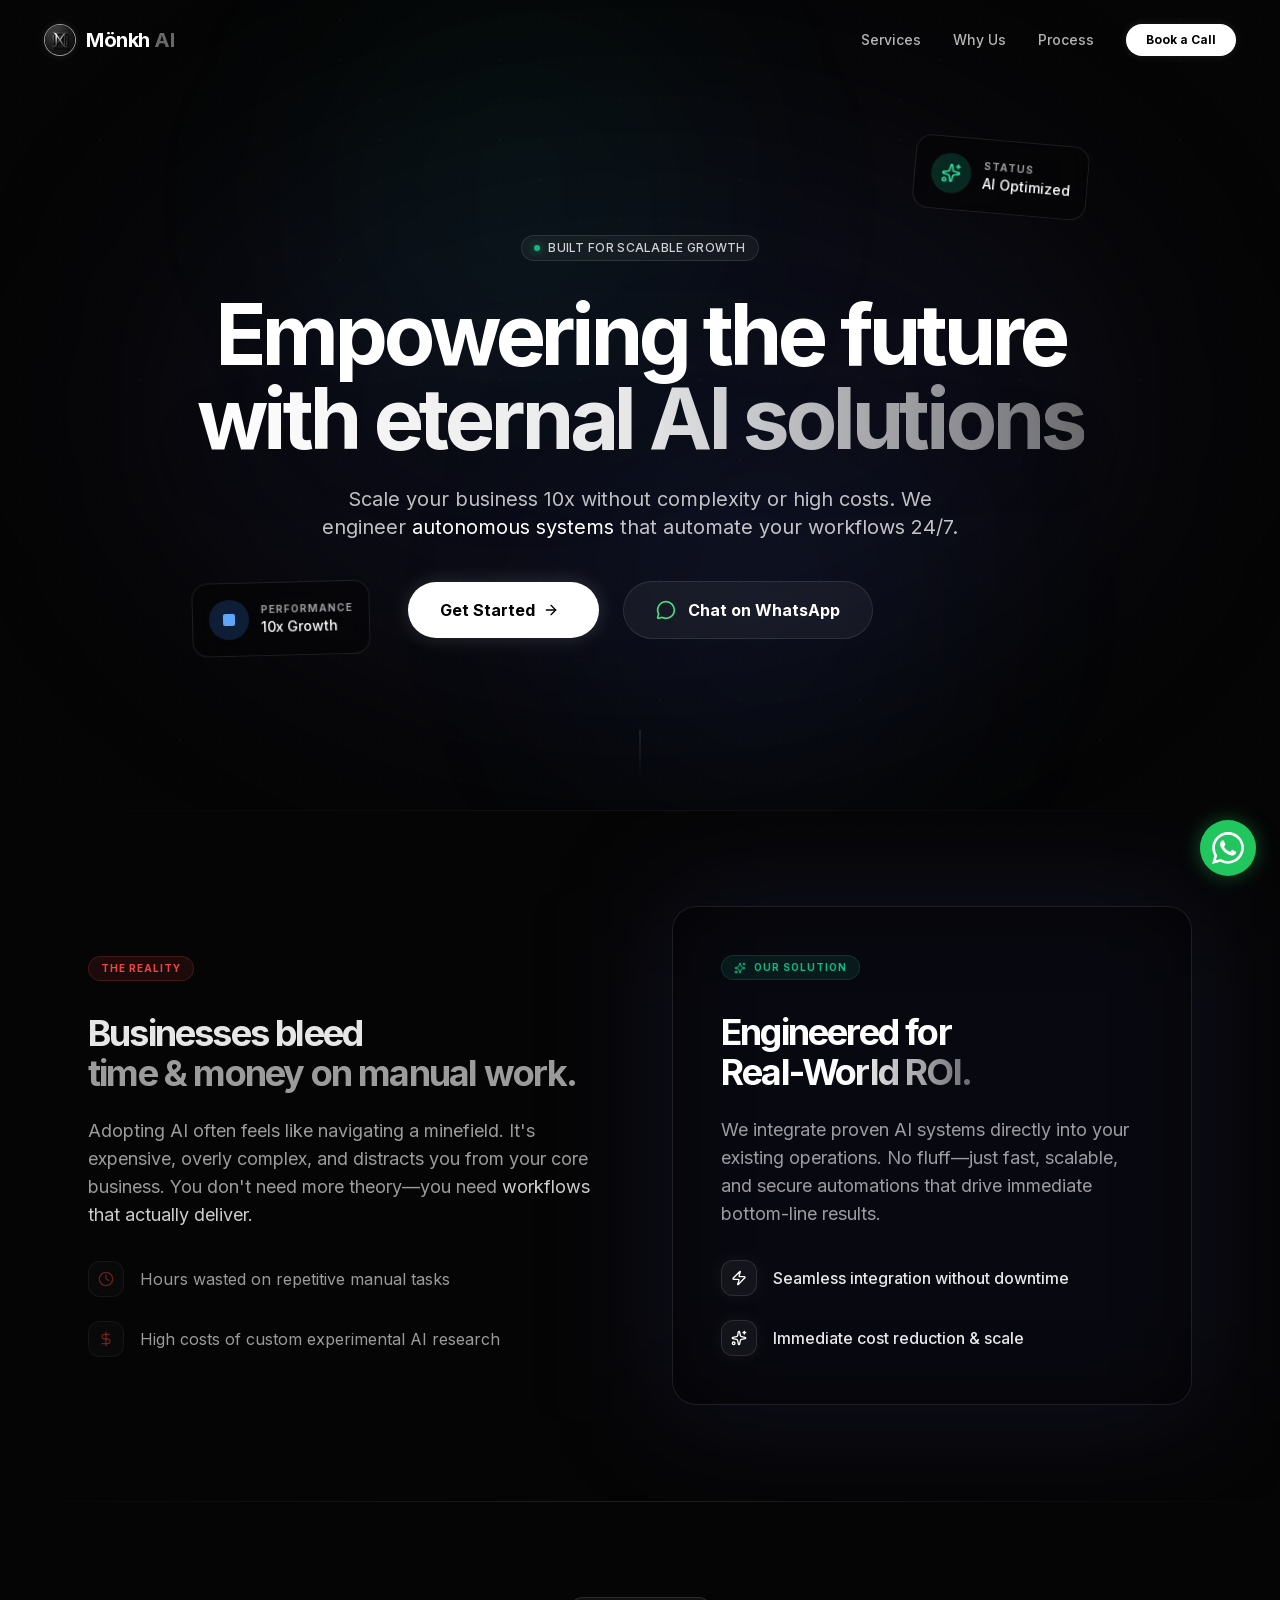
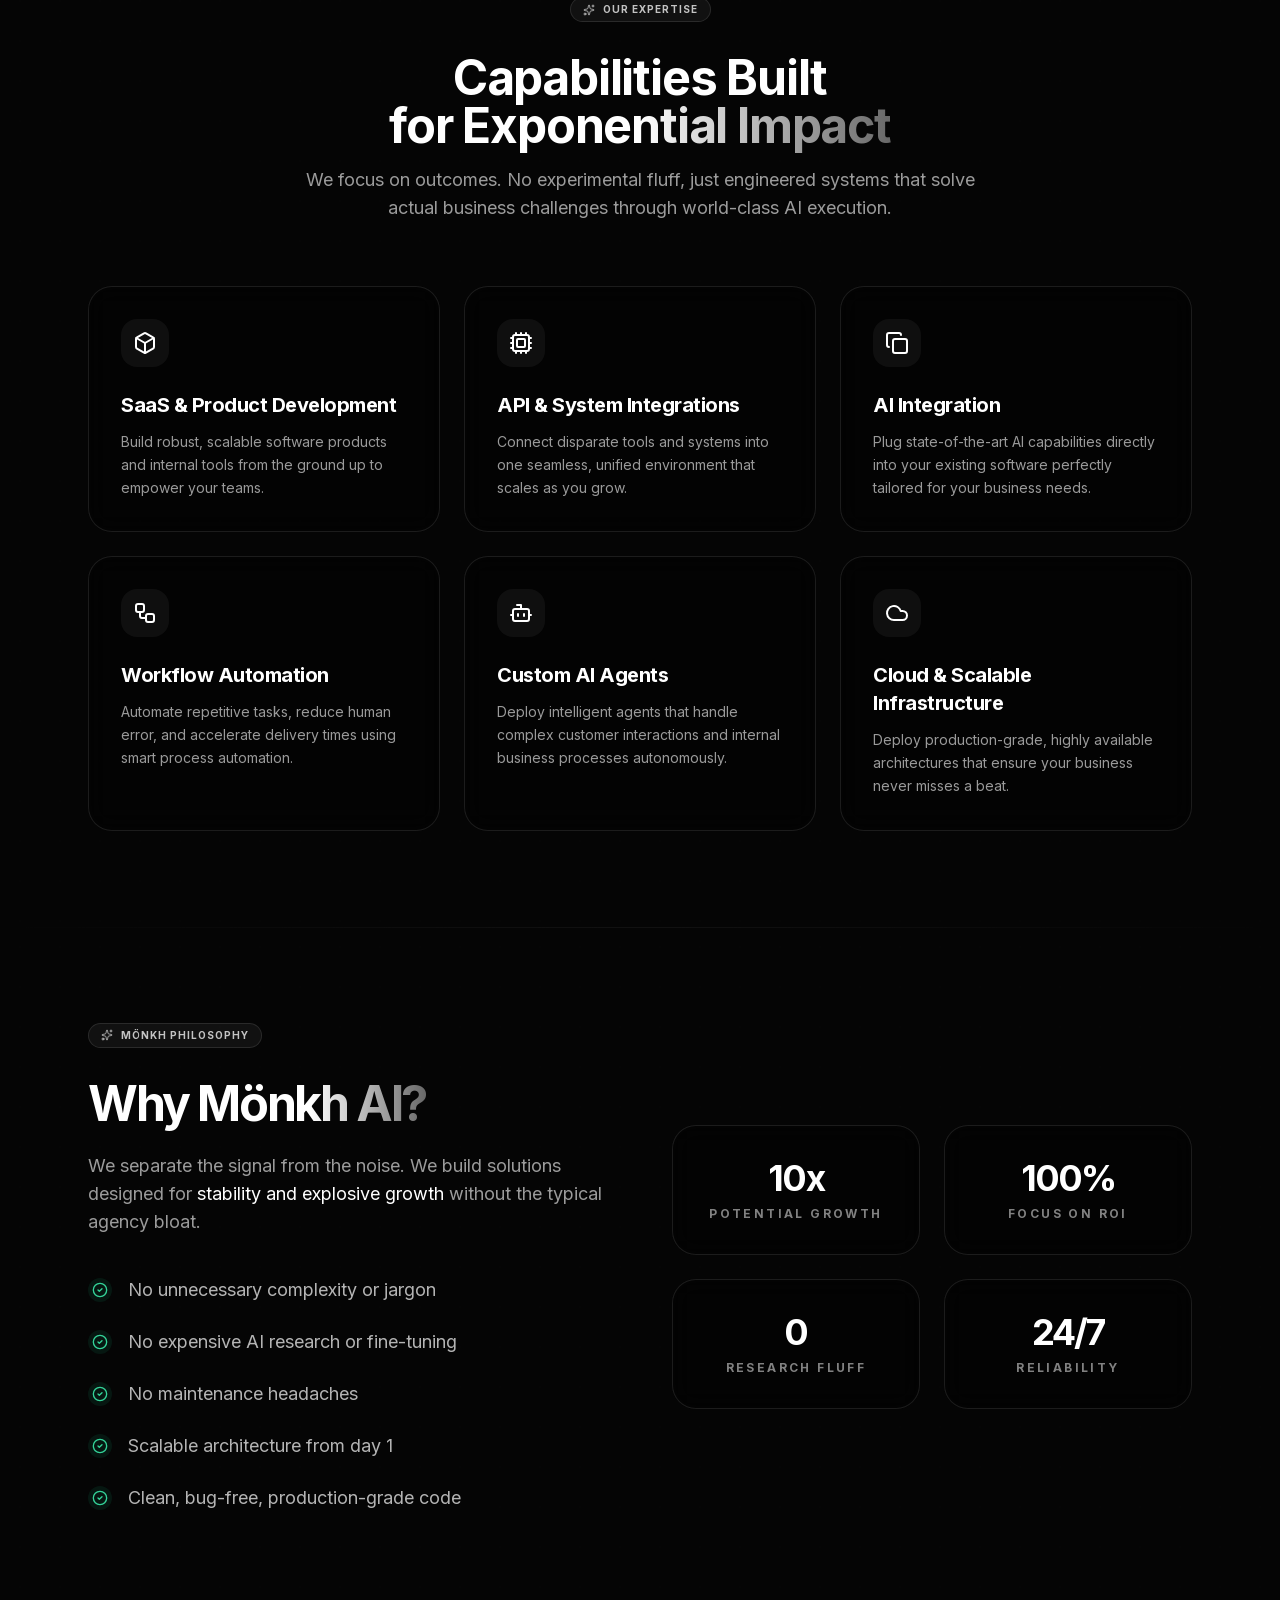
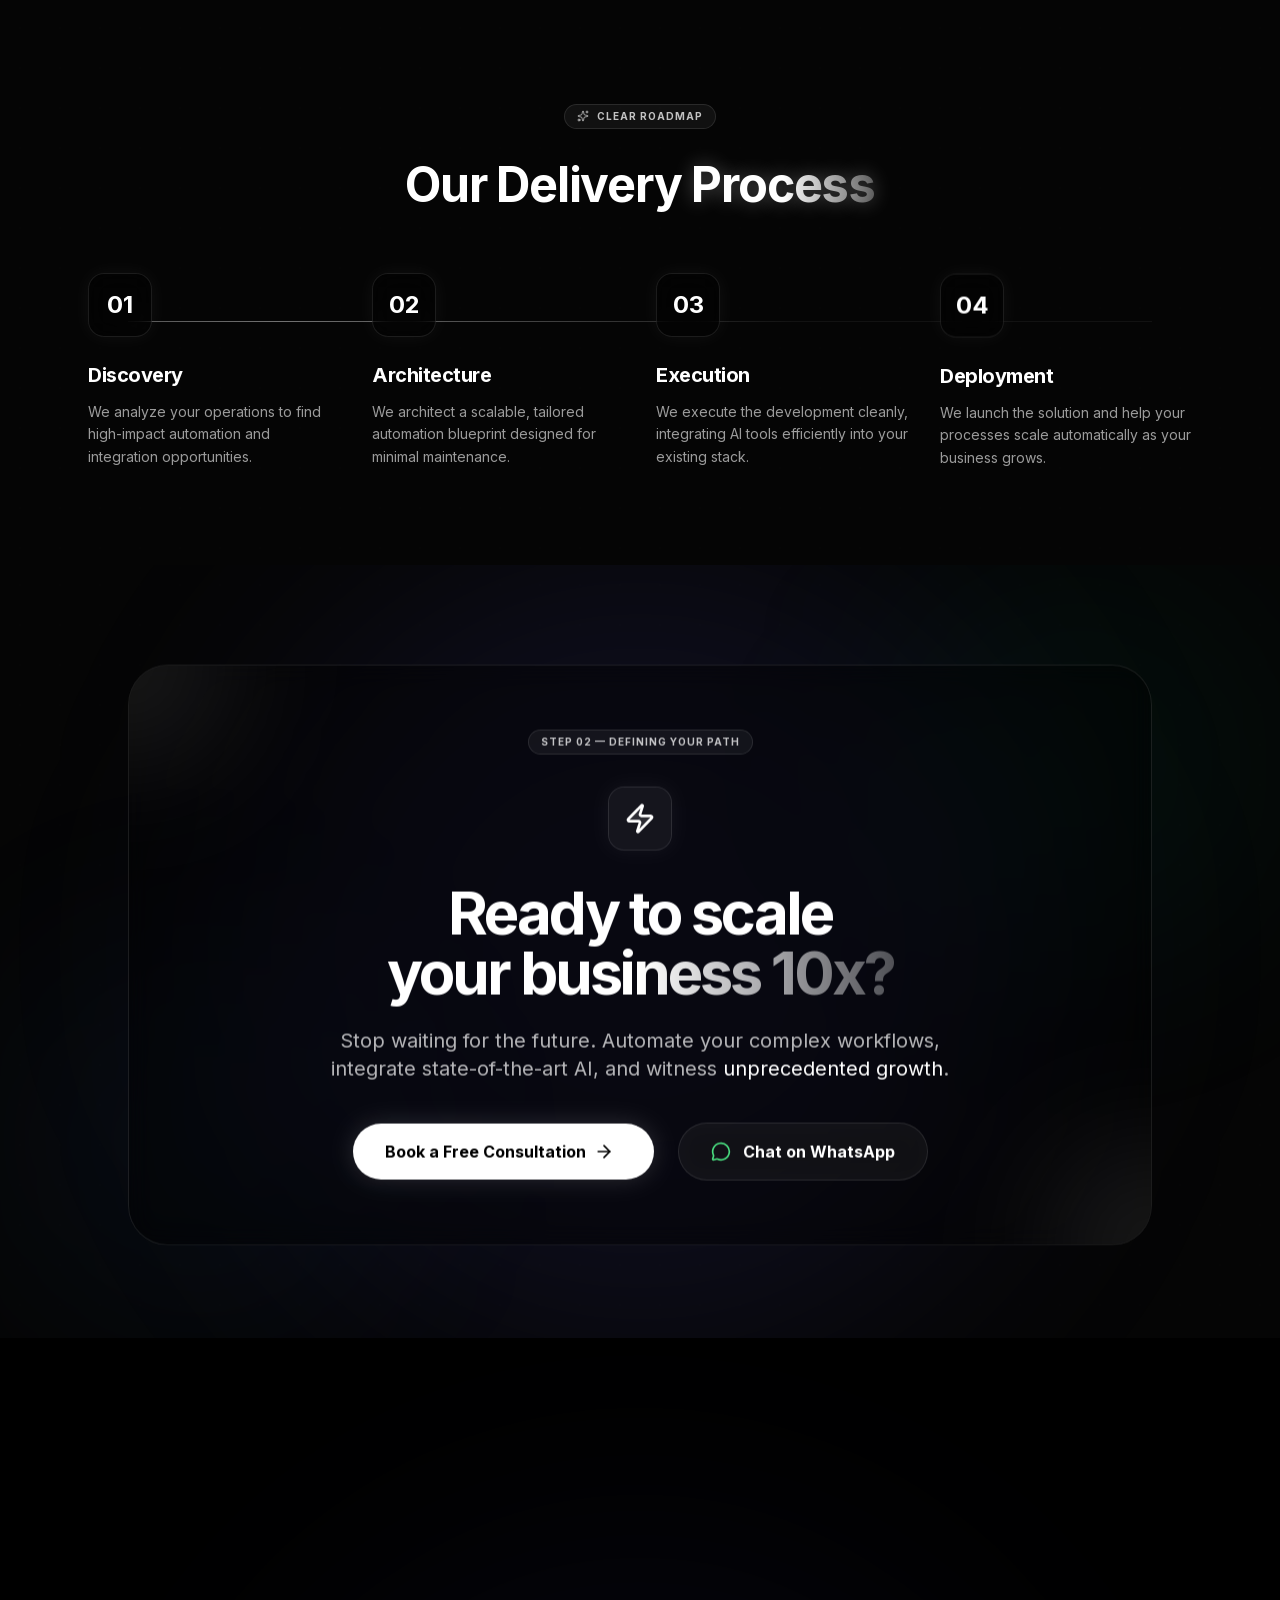
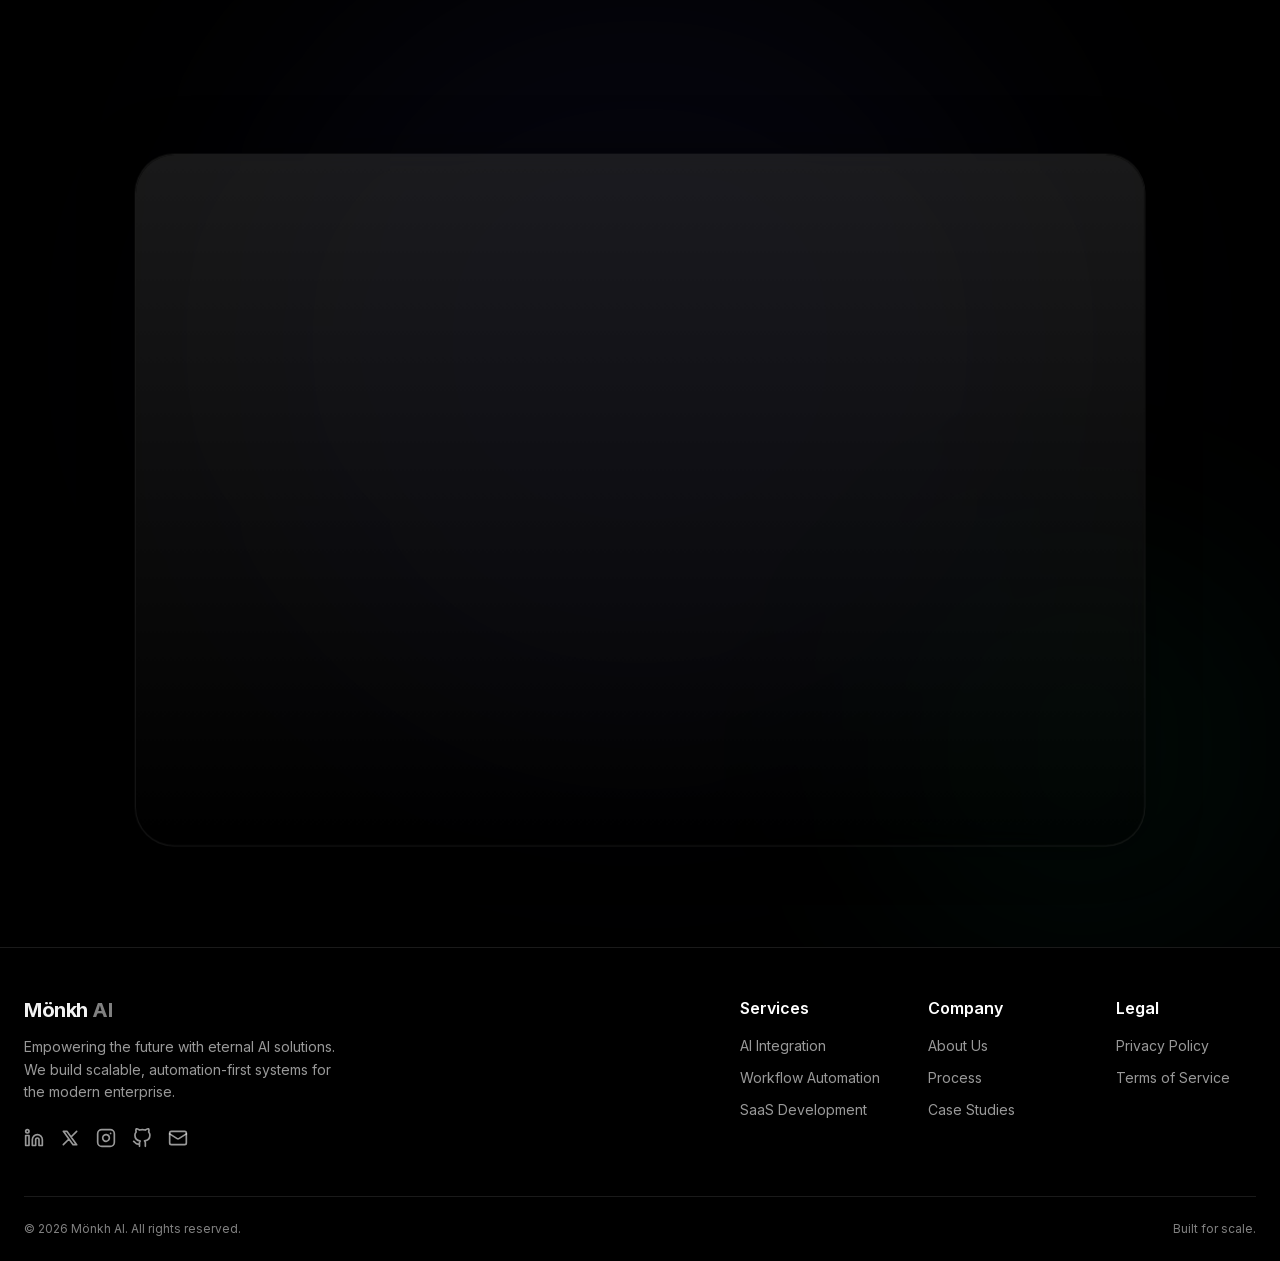
==== index.html @ d942a830 "Deploying to main from @ monkhaihq/monkhai-website@83dcff2d6475e76e675fc5638094b0023b8f0ea0 🚀" ====
<!DOCTYPE html><html lang="en" class="dark scroll-smooth"><head><meta charSet="utf-8"/><meta name="viewport" content="width=device-width, initial-scale=1"/><link rel="preload" href="/_next/static/media/e4af272ccee01ff0-s.p.woff2" as="font" crossorigin="" type="font/woff2"/><link rel="preload" as="image" href="/logo.png" fetchPriority="high"/><link rel="stylesheet" href="/_next/static/css/44194fd278185cce.css" data-precedence="next"/><link rel="preload" as="script" fetchPriority="low" href="/_next/static/chunks/webpack-4326b1815af840c5.js"/><script src="/_next/static/chunks/2200cc46-3b264c02f307c332.js" async=""></script><script src="/_next/static/chunks/945-47a47e292cb5f529.js" async=""></script><script src="/_next/static/chunks/main-app-d1f3985dac234931.js" async=""></script><script src="/_next/static/chunks/611-bc16ecc5168a9306.js" async=""></script><script src="/_next/static/chunks/app/page-2bdb5ddb64efedb9.js" async=""></script><script src="/_next/static/chunks/app/layout-ac0559e4728fb355.js" async=""></script><script src="/_next/static/chunks/498-199f27132dba996d.js" async=""></script><script src="/_next/static/chunks/app/not-found-dbce80a23cbe91fb.js" async=""></script><meta http-equiv="Content-Security-Policy" content="default-src &#x27;self&#x27;; script-src &#x27;self&#x27; &#x27;unsafe-inline&#x27; &#x27;unsafe-eval&#x27; https://www.googletagmanager.com https://www.google-analytics.com https://www.clarity.ms https://app.cal.com https://api.cal.com; style-src &#x27;self&#x27; &#x27;unsafe-inline&#x27; https://fonts.googleapis.com https://app.cal.com; img-src &#x27;self&#x27; data: https://www.googletagmanager.com https://www.google-analytics.com https://www.clarity.ms https://app.cal.com; font-src &#x27;self&#x27; https://fonts.gstatic.com; connect-src &#x27;self&#x27; https://www.google-analytics.com https://stats.g.doubleclick.net https://www.clarity.ms https://api.cal.com; frame-src &#x27;self&#x27; https://app.cal.com; base-uri &#x27;self&#x27;; form-action &#x27;self&#x27;; object-src &#x27;none&#x27;;"/><meta http-equiv="X-Content-Type-Options" content="nosniff"/><meta http-equiv="X-Frame-Options" content="DENY"/><meta http-equiv="Referrer-Policy" content="strict-origin-when-cross-origin"/><meta http-equiv="Permissions-Policy" content="camera=(), microphone=(), geolocation=(), interest-cohort=()"/><meta http-equiv="Cross-Origin-Opener-Policy" content="same-origin"/><meta name="apple-mobile-web-app-capable" content="yes"/><meta name="apple-mobile-web-app-status-bar-style" content="black-translucent"/><link rel="canonical" href="https://monkhaihq.github.io"/><meta name="theme-color" media="(prefers-color-scheme: light)" content="#000000"/><meta name="theme-color" media="(prefers-color-scheme: dark)" content="#000000"/><title>Mönkh AI | Empowering the future with eternal AI solutions</title><meta name="description" content="Use AI to grow your business 10x without complexity or high costs. We automate workflows, integrate existing AI tools, and build scalable systems."/><meta name="application-name" content="Mönkh AI"/><meta name="author" content="Mönkh AI Team"/><link rel="manifest" href="/site.webmanifest" crossorigin="use-credentials"/><meta name="generator" content="Next.js"/><meta name="keywords" content="AI,Automation,Workflow,Business Growth,Mönkh AI,Artificial Intelligence"/><meta name="referrer" content="origin-when-cross-origin"/><meta name="creator" content="Mönkh AI"/><meta name="publisher" content="Mönkh AI"/><meta name="robots" content="index, follow"/><meta name="googlebot" content="index, follow, max-video-preview:-1, max-image-preview:large, max-snippet:-1"/><meta property="og:title" content="Mönkh AI | Empowering the future with eternal AI solutions"/><meta property="og:description" content="Use AI to grow your business 10x without complexity or high costs. We automate workflows, integrate existing AI tools, and build scalable systems."/><meta property="og:url" content="https://monkhaihq.github.io"/><meta property="og:site_name" content="Mönkh AI"/><meta property="og:locale" content="en_US"/><meta property="og:image" content="https://monkhaihq.github.io/og-image.png"/><meta property="og:image:width" content="1200"/><meta property="og:image:height" content="630"/><meta property="og:image:alt" content="Mönkh AI - Empowering the future with eternal AI solutions"/><meta property="og:type" content="website"/><meta name="twitter:card" content="summary_large_image"/><meta name="twitter:creator" content="@monkhai"/><meta name="twitter:title" content="Mönkh AI | Empowering the future with eternal AI solutions"/><meta name="twitter:description" content="Use AI to grow your business 10x without complexity or high costs. We automate workflows, integrate existing AI tools, and build scalable systems."/><meta name="twitter:image" content="https://monkhaihq.github.io/og-image.png"/><link rel="icon" href="/favicon-32x32.png" sizes="32x32" type="image/png"/><link rel="icon" href="/favicon-16x16.png" sizes="16x16" type="image/png"/><link rel="icon" href="/favicon.ico" sizes="any"/><link rel="apple-touch-icon" href="/apple-touch-icon.png" sizes="180x180" type="image/png"/><meta name="next-size-adjust"/><script src="/_next/static/chunks/polyfills-42372ed130431b0a.js" noModule=""></script></head><body class="__variable_f367f3 font-sans antialiased bg-background text-foreground selection:bg-white/20"><noscript><iframe src="https://www.googletagmanager.com/ns.html?id=GTM-MVXX897N" height="0" width="0" style="display:none;visibility:hidden"></iframe></noscript><script type="application/ld+json">{"@context":"https://schema.org","@type":"Organization","name":"Mönkh AI","url":"https://monkhaihq.github.io","logo":"https://monkhaihq.github.io/logo.png","description":"Empowering the future with eternal AI solutions. We automate workflows, integrate existing AI tools, and build scalable systems.","sameAs":["https://www.linkedin.com/company/monkhai","https://x.com/monkhaihq","https://instagram.com/monkhaihq","https://github.com/monkhaihq"]}</script><main class="min-h-screen bg-background relative overflow-hidden flex flex-col"><nav class="fixed top-0 left-0 right-0 z-50 transition-all duration-500 py-4"><div class="container mx-auto px-6 max-w-7xl"><div class="flex items-center justify-between transition-all duration-500 rounded-full px-5 py-2 bg-transparent"><a href="#" class="flex items-center gap-2.5 text-xl font-bold tracking-tight group"><div class="relative w-8 h-8 rounded-full border border-white/60 shadow-[0_0_10px_rgba(255,255,255,0.1)] overflow-hidden bg-black flex-shrink-0 transition-all duration-500 group-hover:scale-110 group-hover:shadow-[0_0_15px_rgba(255,255,255,0.3)]"><img alt="Mönkh AI Logo" fetchPriority="high" width="32" height="32" decoding="async" data-nimg="1" class="object-cover" style="color:transparent" src="/logo.png"/></div><span class="text-white">Mönkh <span class="text-white/40 group-hover:text-white/60 transition-colors">AI</span></span></a><div class="hidden md:flex items-center space-x-8"><a href="#services" class="text-sm font-medium text-white/70 hover:text-white transition-all hover:scale-105">Services</a><a href="#why-us" class="text-sm font-medium text-white/70 hover:text-white transition-all hover:scale-105">Why Us</a><a href="#process" class="text-sm font-medium text-white/70 hover:text-white transition-all hover:scale-105">Process</a><a href="#contact" class="relative px-5 py-2 rounded-full bg-white text-black text-xs font-bold hover:scale-105 transition-all overflow-hidden group shadow-[0_0_10px_rgba(255,255,255,0.1)]"><span class="relative z-10">Book a Call</span><div class="absolute inset-0 shimmer opacity-0 group-hover:opacity-100 transition-opacity"></div></a></div><button class="md:hidden text-white w-10 h-10 flex items-center justify-center rounded-full bg-white/5 border border-white/10" aria-label="Toggle menu"><svg xmlns="http://www.w3.org/2000/svg" width="20" height="20" viewBox="0 0 24 24" fill="none" stroke="currentColor" stroke-width="2" stroke-linecap="round" stroke-linejoin="round" class="lucide lucide-menu" aria-hidden="true"><path d="M4 5h16"></path><path d="M4 12h16"></path><path d="M4 19h16"></path></svg></button></div></div></nav><div class="flex-grow"><section class="relative pt-32 pb-16 md:pt-40 md:pb-24 overflow-hidden flex flex-col items-center justify-center min-h-[90vh] bg-[#050505]"><div class="absolute inset-0 grid-pattern opacity-[0.15] pointer-events-none "></div><div class="absolute top-1/2 left-1/2 -translate-x-1/2 -translate-y-1/2 w-[1000px] h-[600px] bg-indigo-500/[0.08] rounded-[100%] blur-[120px] pointer-events-none opacity-50" style="opacity:0"></div><div class="absolute top-0 left-1/4 w-[400px] h-[400px] bg-emerald-500/[0.05] rounded-full blur-[100px] pointer-events-none animate-pulse"></div><div class="absolute bottom-0 right-1/4 w-[400px] h-[400px] bg-blue-500/[0.05] rounded-full blur-[100px] pointer-events-none animate-pulse"></div><div class="absolute top-40 right-[15%] hidden lg:block"><div class="glass p-4 rounded-2xl flex items-center gap-3 backdrop-blur-xl border-white/20"><div class="w-10 h-10 rounded-full bg-emerald-500/20 flex items-center justify-center"><svg xmlns="http://www.w3.org/2000/svg" width="24" height="24" viewBox="0 0 24 24" fill="none" stroke="currentColor" stroke-width="2" stroke-linecap="round" stroke-linejoin="round" class="lucide lucide-sparkles w-5 h-5 text-emerald-400" aria-hidden="true"><path d="M11.017 2.814a1 1 0 0 1 1.966 0l1.051 5.558a2 2 0 0 0 1.594 1.594l5.558 1.051a1 1 0 0 1 0 1.966l-5.558 1.051a2 2 0 0 0-1.594 1.594l-1.051 5.558a1 1 0 0 1-1.966 0l-1.051-5.558a2 2 0 0 0-1.594-1.594l-5.558-1.051a1 1 0 0 1 0-1.966l5.558-1.051a2 2 0 0 0 1.594-1.594z"></path><path d="M20 2v4"></path><path d="M22 4h-4"></path><circle cx="4" cy="20" r="2"></circle></svg></div><div><div class="text-[10px] text-white/60 uppercase tracking-widest font-bold">Status</div><div class="text-sm font-medium text-white">AI Optimized</div></div></div></div><div class="absolute bottom-40 left-[15%] hidden lg:block"><div class="glass p-4 rounded-2xl flex items-center gap-3 backdrop-blur-xl border-white/20"><div class="w-10 h-10 rounded-full bg-blue-500/20 flex items-center justify-center"><div class="w-3 h-3 bg-blue-400 rounded-sm animate-spin"></div></div><div><div class="text-[10px] text-white/60 uppercase tracking-widest font-bold">Performance</div><div class="text-sm font-medium text-white">10x Growth</div></div></div></div><div class="container px-6 relative z-10 max-w-5xl mx-auto flex flex-col items-center text-center"><div class="inline-flex items-center space-x-2 bg-white/5 border border-white/10 rounded-full px-3 py-1 mb-8 backdrop-blur-md" style="opacity:0;transform:translateY(20px)"><span class="w-1.5 h-1.5 rounded-full bg-emerald-500 animate-pulse shadow-[0_0_8px_rgba(16,185,129,0.8)]"></span><span class="text-[10px] md:text-xs font-medium text-white/80 tracking-wide uppercase">Built for scalable growth</span></div><h1 class="text-4xl md:text-6xl lg:text-[84px] font-bold tracking-tighter mb-6 leading-[0.95] text-white" style="opacity:0.1;transform:scale(0.98)">Empowering the future <br class="hidden md:block"/><span class="text-transparent bg-clip-text bg-gradient-to-r from-white via-white/90 to-white/40 drop-shadow-2xl">with eternal AI solutions</span></h1><p class="text-base md:text-xl text-white/75 max-w-2xl mb-10 leading-relaxed" style="opacity:0;transform:translateY(20px)">Scale your business 10x without complexity or high costs. We engineer <span class="text-white">autonomous systems</span> that automate your workflows 24/7.</p><div class="flex flex-col sm:flex-row items-center gap-6 w-full sm:w-auto" style="opacity:0;transform:translateY(20px)"><a href="#contact" class="relative w-full sm:w-auto px-8 py-4 rounded-full bg-white text-black font-bold text-base hover:scale-105 transition-all flex items-center justify-center gap-2 group overflow-hidden shadow-[0_0_20px_rgba(255,255,255,0.15)]"><span class="relative z-10">Get Started</span><svg xmlns="http://www.w3.org/2000/svg" width="24" height="24" viewBox="0 0 24 24" fill="none" stroke="currentColor" stroke-width="2" stroke-linecap="round" stroke-linejoin="round" class="lucide lucide-arrow-right w-4 h-4 group-hover:translate-x-1 transition-transform relative z-10" aria-hidden="true"><path d="M5 12h14"></path><path d="m12 5 7 7-7 7"></path></svg><div class="absolute inset-0 shimmer opacity-0 group-hover:opacity-100 transition-opacity"></div></a><a href="https://wa.me/+919589634071?text=Hi%20M%C3%B6nkh%20AI!%20I&#x27;m%20ready%20to%20automate%20my%20business%20with%20AI%20and%20scale%20to%20the%20next%20level.%20Let&#x27;s%20chat!" target="_blank" rel="noopener noreferrer" class="w-full sm:w-auto px-8 py-4 rounded-full bg-white/5 text-white font-bold text-base hover:bg-white/10 border border-white/10 transition-all flex items-center justify-center gap-3 backdrop-blur-sm group"><svg xmlns="http://www.w3.org/2000/svg" width="24" height="24" viewBox="0 0 24 24" fill="none" stroke="currentColor" stroke-width="2" stroke-linecap="round" stroke-linejoin="round" class="lucide lucide-message-circle w-5 h-5 text-green-400 group-hover:scale-110 transition-transform" aria-hidden="true"><path d="M2.992 16.342a2 2 0 0 1 .094 1.167l-1.065 3.29a1 1 0 0 0 1.236 1.168l3.413-.998a2 2 0 0 1 1.099.092 10 10 0 1 0-4.777-4.719"></path></svg>Chat on WhatsApp</a></div></div><div class="absolute bottom-8 left-1/2 -translate-x-1/2 flex flex-col items-center gap-2" style="opacity:0"><div class="w-[1px] h-12 bg-gradient-to-b from-white/20 to-transparent"></div></div></section><!--$--><section class="py-24 relative overflow-hidden bg-[#050505]"><div class="absolute inset-0 grid-pattern opacity-[0.03] pointer-events-none "></div><div class="absolute top-0 left-1/2 -translate-x-1/2 w-full h-[1px] bg-gradient-to-r from-transparent via-white/5 to-transparent"></div><div class="container mx-auto px-6 max-w-6xl relative z-10"><div class="grid md:grid-cols-2 gap-16 items-center"><div style="opacity:0;transform:translateX(-30px)"><div class="inline-flex items-center gap-2 px-3 py-1 rounded-full border text-[10px] font-bold uppercase tracking-widest mb-8 bg-red-500/10 border-red-500/20 text-red-500 " style="opacity:0;transform:translateY(10px)">The Reality</div><h2 class="text-3xl md:text-4xl font-bold mb-6 tracking-tighter leading-tight text-white/90">Businesses bleed <br/><span class="text-white/60">time &amp; money on manual work.</span></h2><p class="text-white/60 text-base md:text-lg mb-8 leading-relaxed">Adopting AI often feels like navigating a minefield. It&#x27;s expensive, overly complex, and distracts you from your core business. You don&#x27;t need more theory—you need <span class="text-white/80">workflows that actually deliver.</span></p><ul class="space-y-6"><li class="flex items-center gap-4 text-white/60"><div class="w-9 h-9 rounded-xl bg-white/[0.02] border border-white/[0.05] flex items-center justify-center"><svg xmlns="http://www.w3.org/2000/svg" width="24" height="24" viewBox="0 0 24 24" fill="none" stroke="currentColor" stroke-width="2" stroke-linecap="round" stroke-linejoin="round" class="lucide lucide-clock w-4 h-4 text-red-500/40" aria-hidden="true"><circle cx="12" cy="12" r="10"></circle><path d="M12 6v6l4 2"></path></svg></div><span class="text-base">Hours wasted on repetitive manual tasks</span></li><li class="flex items-center gap-4 text-white/60"><div class="w-9 h-9 rounded-xl bg-white/[0.02] border border-white/[0.05] flex items-center justify-center"><svg xmlns="http://www.w3.org/2000/svg" width="24" height="24" viewBox="0 0 24 24" fill="none" stroke="currentColor" stroke-width="2" stroke-linecap="round" stroke-linejoin="round" class="lucide lucide-dollar-sign w-4 h-4 text-red-500/40" aria-hidden="true"><line x1="12" x2="12" y1="2" y2="22"></line><path d="M17 5H9.5a3.5 3.5 0 0 0 0 7h5a3.5 3.5 0 0 1 0 7H6"></path></svg></div><span class="text-base">High costs of custom experimental AI research</span></li></ul></div><div class="relative" style="opacity:0;transform:translateX(30px)"><div class="absolute -inset-4 bg-indigo-500/10 rounded-3xl blur-3xl -z-10 animate-pulse"></div><div class="glass p-8 md:p-12 rounded-3xl border-white/10 relative overflow-hidden group"><div class="absolute inset-0 shimmer opacity-[0.02] group-hover:opacity-[0.05] transition-opacity pointer-events-none"></div><div class="inline-flex items-center gap-2 px-3 py-1 rounded-full border text-[10px] font-bold uppercase tracking-widest mb-8 bg-emerald-500/10 border-emerald-500/20 text-emerald-500 " style="opacity:0;transform:translateY(10px)"><svg xmlns="http://www.w3.org/2000/svg" width="24" height="24" viewBox="0 0 24 24" fill="none" stroke="currentColor" stroke-width="2" stroke-linecap="round" stroke-linejoin="round" class="lucide lucide-sparkles w-3 h-3 text-emerald-500" aria-hidden="true"><path d="M11.017 2.814a1 1 0 0 1 1.966 0l1.051 5.558a2 2 0 0 0 1.594 1.594l5.558 1.051a1 1 0 0 1 0 1.966l-5.558 1.051a2 2 0 0 0-1.594 1.594l-1.051 5.558a1 1 0 0 1-1.966 0l-1.051-5.558a2 2 0 0 0-1.594-1.594l-5.558-1.051a1 1 0 0 1 0-1.966l5.558-1.051a2 2 0 0 0 1.594-1.594z"></path><path d="M20 2v4"></path><path d="M22 4h-4"></path><circle cx="4" cy="20" r="2"></circle></svg>Our Solution</div><h2 class="text-3xl md:text-4xl font-bold mb-6 tracking-tighter leading-tight text-white">Engineered for <br/><span class="text-transparent bg-clip-text bg-gradient-to-r from-white via-white to-white/40">Real-World ROI.</span></h2><p class="text-white/60 text-base md:text-lg mb-8 leading-relaxed">We integrate proven AI systems directly into your existing operations. No fluff—just fast, scalable, and secure automations that drive immediate bottom-line results.</p><ul class="space-y-6"><li class="flex items-center gap-4 text-white/90"><div class="w-9 h-9 rounded-xl bg-white/5 border border-white/10 flex items-center justify-center shadow-[0_0_15px_rgba(255,255,255,0.05)]"><svg xmlns="http://www.w3.org/2000/svg" width="24" height="24" viewBox="0 0 24 24" fill="none" stroke="currentColor" stroke-width="2" stroke-linecap="round" stroke-linejoin="round" class="lucide lucide-zap w-4 h-4 text-white" aria-hidden="true"><path d="M4 14a1 1 0 0 1-.78-1.63l9.9-10.2a.5.5 0 0 1 .86.46l-1.92 6.02A1 1 0 0 0 13 10h7a1 1 0 0 1 .78 1.63l-9.9 10.2a.5.5 0 0 1-.86-.46l1.92-6.02A1 1 0 0 0 11 14z"></path></svg></div><span class="text-base font-medium">Seamless integration without downtime</span></li><li class="flex items-center gap-4 text-white/90"><div class="w-9 h-9 rounded-xl bg-white/5 border border-white/10 flex items-center justify-center shadow-[0_0_15px_rgba(255,255,255,0.05)]"><svg xmlns="http://www.w3.org/2000/svg" width="24" height="24" viewBox="0 0 24 24" fill="none" stroke="currentColor" stroke-width="2" stroke-linecap="round" stroke-linejoin="round" class="lucide lucide-sparkles w-4 h-4 text-white" aria-hidden="true"><path d="M11.017 2.814a1 1 0 0 1 1.966 0l1.051 5.558a2 2 0 0 0 1.594 1.594l5.558 1.051a1 1 0 0 1 0 1.966l-5.558 1.051a2 2 0 0 0-1.594 1.594l-1.051 5.558a1 1 0 0 1-1.966 0l-1.051-5.558a2 2 0 0 0-1.594-1.594l-5.558-1.051a1 1 0 0 1 0-1.966l5.558-1.051a2 2 0 0 0 1.594-1.594z"></path><path d="M20 2v4"></path><path d="M22 4h-4"></path><circle cx="4" cy="20" r="2"></circle></svg></div><span class="text-base font-medium">Immediate cost reduction &amp; scale</span></li></ul></div></div></div></div></section><!--/$--><!--$--><section id="services" class="py-24 relative overflow-hidden bg-[#050505]"><div class="absolute inset-0 grid-pattern opacity-[0.05] pointer-events-none "></div><div class="absolute top-0 left-1/2 -translate-x-1/2 w-full h-[1px] bg-gradient-to-r from-transparent via-white/10 to-transparent"></div><div class="container mx-auto px-6 max-w-6xl relative z-10"><div class="text-center mb-16 max-w-2xl mx-auto"><div class="inline-flex items-center gap-2 px-3 py-1 rounded-full border text-[10px] font-bold uppercase tracking-widest mb-8 bg-white/5 border-white/10 text-white/75 " style="opacity:0;transform:translateY(10px)"><svg xmlns="http://www.w3.org/2000/svg" width="24" height="24" viewBox="0 0 24 24" fill="none" stroke="currentColor" stroke-width="2" stroke-linecap="round" stroke-linejoin="round" class="lucide lucide-sparkles w-3 h-3 text-white/60" aria-hidden="true"><path d="M11.017 2.814a1 1 0 0 1 1.966 0l1.051 5.558a2 2 0 0 0 1.594 1.594l5.558 1.051a1 1 0 0 1 0 1.966l-5.558 1.051a2 2 0 0 0-1.594 1.594l-1.051 5.558a1 1 0 0 1-1.966 0l-1.051-5.558a2 2 0 0 0-1.594-1.594l-5.558-1.051a1 1 0 0 1 0-1.966l5.558-1.051a2 2 0 0 0 1.594-1.594z"></path><path d="M20 2v4"></path><path d="M22 4h-4"></path><circle cx="4" cy="20" r="2"></circle></svg>Our Expertise</div><h2 class="text-3xl md:text-5xl font-bold mb-4 tracking-tight text-white" style="opacity:0;transform:translateY(20px)">Capabilities Built <br/><span class="text-transparent bg-clip-text bg-gradient-to-r from-white via-white to-white/40">for Exponential Impact</span></h2><p class="text-white/60 text-base md:text-lg leading-relaxed" style="opacity:0;transform:translateY(20px)">We focus on outcomes. No experimental fluff, just engineered systems that solve actual business challenges through world-class AI execution.</p></div><div class="grid md:grid-cols-2 lg:grid-cols-3 gap-6"><div class="group relative glass p-8 rounded-3xl transition-all duration-500 border-white/[0.05] hover:border-white/20 hover:bg-white/[0.03] overflow-hidden" style="opacity:0;transform:translateY(20px)"><div class="absolute inset-0 shimmer opacity-0 group-hover:opacity-[0.03] transition-opacity pointer-events-none"></div><div class="relative z-10"><div class="w-12 h-12 rounded-2xl bg-white/5 flex items-center justify-center mb-6 group-hover:scale-110 group-hover:bg-white/10 transition-all duration-500"><svg xmlns="http://www.w3.org/2000/svg" width="24" height="24" viewBox="0 0 24 24" fill="none" stroke="currentColor" stroke-width="2" stroke-linecap="round" stroke-linejoin="round" class="lucide lucide-box w-6 h-6 text-white group-hover:text-glow transition-all" aria-hidden="true"><path d="M21 8a2 2 0 0 0-1-1.73l-7-4a2 2 0 0 0-2 0l-7 4A2 2 0 0 0 3 8v8a2 2 0 0 0 1 1.73l7 4a2 2 0 0 0 2 0l7-4A2 2 0 0 0 21 16Z"></path><path d="m3.3 7 8.7 5 8.7-5"></path><path d="M12 22V12"></path></svg></div><h3 class="text-xl font-bold mb-3 text-white group-hover:text-white transition-colors tracking-tight">SaaS &amp; Product Development</h3><p class="text-white/60 group-hover:text-white/80 leading-relaxed text-sm transition-colors">Build robust, scalable software products and internal tools from the ground up to empower your teams.</p></div><div class="absolute bottom-0 left-0 right-0 h-1 bg-gradient-to-r from-transparent via-white/20 to-transparent opacity-0 group-hover:opacity-100 transition-opacity"></div></div><div class="group relative glass p-8 rounded-3xl transition-all duration-500 border-white/[0.05] hover:border-white/20 hover:bg-white/[0.03] overflow-hidden" style="opacity:0;transform:translateY(20px)"><div class="absolute inset-0 shimmer opacity-0 group-hover:opacity-[0.03] transition-opacity pointer-events-none"></div><div class="relative z-10"><div class="w-12 h-12 rounded-2xl bg-white/5 flex items-center justify-center mb-6 group-hover:scale-110 group-hover:bg-white/10 transition-all duration-500"><svg xmlns="http://www.w3.org/2000/svg" width="24" height="24" viewBox="0 0 24 24" fill="none" stroke="currentColor" stroke-width="2" stroke-linecap="round" stroke-linejoin="round" class="lucide lucide-cpu w-6 h-6 text-white group-hover:text-glow transition-all" aria-hidden="true"><path d="M12 20v2"></path><path d="M12 2v2"></path><path d="M17 20v2"></path><path d="M17 2v2"></path><path d="M2 12h2"></path><path d="M2 17h2"></path><path d="M2 7h2"></path><path d="M20 12h2"></path><path d="M20 17h2"></path><path d="M20 7h2"></path><path d="M7 20v2"></path><path d="M7 2v2"></path><rect x="4" y="4" width="16" height="16" rx="2"></rect><rect x="8" y="8" width="8" height="8" rx="1"></rect></svg></div><h3 class="text-xl font-bold mb-3 text-white group-hover:text-white transition-colors tracking-tight">API &amp; System Integrations</h3><p class="text-white/60 group-hover:text-white/80 leading-relaxed text-sm transition-colors">Connect disparate tools and systems into one seamless, unified environment that scales as you grow.</p></div><div class="absolute bottom-0 left-0 right-0 h-1 bg-gradient-to-r from-transparent via-white/20 to-transparent opacity-0 group-hover:opacity-100 transition-opacity"></div></div><div class="group relative glass p-8 rounded-3xl transition-all duration-500 border-white/[0.05] hover:border-white/20 hover:bg-white/[0.03] overflow-hidden" style="opacity:0;transform:translateY(20px)"><div class="absolute inset-0 shimmer opacity-0 group-hover:opacity-[0.03] transition-opacity pointer-events-none"></div><div class="relative z-10"><div class="w-12 h-12 rounded-2xl bg-white/5 flex items-center justify-center mb-6 group-hover:scale-110 group-hover:bg-white/10 transition-all duration-500"><svg xmlns="http://www.w3.org/2000/svg" width="24" height="24" viewBox="0 0 24 24" fill="none" stroke="currentColor" stroke-width="2" stroke-linecap="round" stroke-linejoin="round" class="lucide lucide-copy w-6 h-6 text-white group-hover:text-glow transition-all" aria-hidden="true"><rect width="14" height="14" x="8" y="8" rx="2" ry="2"></rect><path d="M4 16c-1.1 0-2-.9-2-2V4c0-1.1.9-2 2-2h10c1.1 0 2 .9 2 2"></path></svg></div><h3 class="text-xl font-bold mb-3 text-white group-hover:text-white transition-colors tracking-tight">AI Integration</h3><p class="text-white/60 group-hover:text-white/80 leading-relaxed text-sm transition-colors">Plug state-of-the-art AI capabilities directly into your existing software perfectly tailored for your business needs.</p></div><div class="absolute bottom-0 left-0 right-0 h-1 bg-gradient-to-r from-transparent via-white/20 to-transparent opacity-0 group-hover:opacity-100 transition-opacity"></div></div><div class="group relative glass p-8 rounded-3xl transition-all duration-500 border-white/[0.05] hover:border-white/20 hover:bg-white/[0.03] overflow-hidden" style="opacity:0;transform:translateY(20px)"><div class="absolute inset-0 shimmer opacity-0 group-hover:opacity-[0.03] transition-opacity pointer-events-none"></div><div class="relative z-10"><div class="w-12 h-12 rounded-2xl bg-white/5 flex items-center justify-center mb-6 group-hover:scale-110 group-hover:bg-white/10 transition-all duration-500"><svg xmlns="http://www.w3.org/2000/svg" width="24" height="24" viewBox="0 0 24 24" fill="none" stroke="currentColor" stroke-width="2" stroke-linecap="round" stroke-linejoin="round" class="lucide lucide-workflow w-6 h-6 text-white group-hover:text-glow transition-all" aria-hidden="true"><rect width="8" height="8" x="3" y="3" rx="2"></rect><path d="M7 11v4a2 2 0 0 0 2 2h4"></path><rect width="8" height="8" x="13" y="13" rx="2"></rect></svg></div><h3 class="text-xl font-bold mb-3 text-white group-hover:text-white transition-colors tracking-tight">Workflow Automation</h3><p class="text-white/60 group-hover:text-white/80 leading-relaxed text-sm transition-colors">Automate repetitive tasks, reduce human error, and accelerate delivery times using smart process automation.</p></div><div class="absolute bottom-0 left-0 right-0 h-1 bg-gradient-to-r from-transparent via-white/20 to-transparent opacity-0 group-hover:opacity-100 transition-opacity"></div></div><div class="group relative glass p-8 rounded-3xl transition-all duration-500 border-white/[0.05] hover:border-white/20 hover:bg-white/[0.03] overflow-hidden" style="opacity:0;transform:translateY(20px)"><div class="absolute inset-0 shimmer opacity-0 group-hover:opacity-[0.03] transition-opacity pointer-events-none"></div><div class="relative z-10"><div class="w-12 h-12 rounded-2xl bg-white/5 flex items-center justify-center mb-6 group-hover:scale-110 group-hover:bg-white/10 transition-all duration-500"><svg xmlns="http://www.w3.org/2000/svg" width="24" height="24" viewBox="0 0 24 24" fill="none" stroke="currentColor" stroke-width="2" stroke-linecap="round" stroke-linejoin="round" class="lucide lucide-bot w-6 h-6 text-white group-hover:text-glow transition-all" aria-hidden="true"><path d="M12 8V4H8"></path><rect width="16" height="12" x="4" y="8" rx="2"></rect><path d="M2 14h2"></path><path d="M20 14h2"></path><path d="M15 13v2"></path><path d="M9 13v2"></path></svg></div><h3 class="text-xl font-bold mb-3 text-white group-hover:text-white transition-colors tracking-tight">Custom AI Agents</h3><p class="text-white/60 group-hover:text-white/80 leading-relaxed text-sm transition-colors">Deploy intelligent agents that handle complex customer interactions and internal business processes autonomously.</p></div><div class="absolute bottom-0 left-0 right-0 h-1 bg-gradient-to-r from-transparent via-white/20 to-transparent opacity-0 group-hover:opacity-100 transition-opacity"></div></div><div class="group relative glass p-8 rounded-3xl transition-all duration-500 border-white/[0.05] hover:border-white/20 hover:bg-white/[0.03] overflow-hidden" style="opacity:0;transform:translateY(20px)"><div class="absolute inset-0 shimmer opacity-0 group-hover:opacity-[0.03] transition-opacity pointer-events-none"></div><div class="relative z-10"><div class="w-12 h-12 rounded-2xl bg-white/5 flex items-center justify-center mb-6 group-hover:scale-110 group-hover:bg-white/10 transition-all duration-500"><svg xmlns="http://www.w3.org/2000/svg" width="24" height="24" viewBox="0 0 24 24" fill="none" stroke="currentColor" stroke-width="2" stroke-linecap="round" stroke-linejoin="round" class="lucide lucide-cloud w-6 h-6 text-white group-hover:text-glow transition-all" aria-hidden="true"><path d="M17.5 19H9a7 7 0 1 1 6.71-9h1.79a4.5 4.5 0 1 1 0 9Z"></path></svg></div><h3 class="text-xl font-bold mb-3 text-white group-hover:text-white transition-colors tracking-tight">Cloud &amp; Scalable Infrastructure</h3><p class="text-white/60 group-hover:text-white/80 leading-relaxed text-sm transition-colors">Deploy production-grade, highly available architectures that ensure your business never misses a beat.</p></div><div class="absolute bottom-0 left-0 right-0 h-1 bg-gradient-to-r from-transparent via-white/20 to-transparent opacity-0 group-hover:opacity-100 transition-opacity"></div></div></div></div></section><!--/$--><!--$--><section id="why-us" class="py-24 relative overflow-hidden bg-[#050505]"><div class="absolute inset-0 grid-pattern opacity-[0.03] pointer-events-none "></div><div class="absolute top-0 left-1/2 -translate-x-1/2 w-full h-[1px] bg-gradient-to-r from-transparent via-white/5 to-transparent"></div><div class="container mx-auto px-6 max-w-6xl relative z-10"><div class="grid lg:grid-cols-2 gap-16 items-center"><div style="opacity:0;transform:translateX(-30px)"><div class="inline-flex items-center gap-2 px-3 py-1 rounded-full border text-[10px] font-bold uppercase tracking-widest mb-8 bg-white/5 border-white/10 text-white/75 " style="opacity:0;transform:translateY(10px)"><svg xmlns="http://www.w3.org/2000/svg" width="24" height="24" viewBox="0 0 24 24" fill="none" stroke="currentColor" stroke-width="2" stroke-linecap="round" stroke-linejoin="round" class="lucide lucide-sparkles w-3 h-3 text-white/60" aria-hidden="true"><path d="M11.017 2.814a1 1 0 0 1 1.966 0l1.051 5.558a2 2 0 0 0 1.594 1.594l5.558 1.051a1 1 0 0 1 0 1.966l-5.558 1.051a2 2 0 0 0-1.594 1.594l-1.051 5.558a1 1 0 0 1-1.966 0l-1.051-5.558a2 2 0 0 0-1.594-1.594l-5.558-1.051a1 1 0 0 1 0-1.966l5.558-1.051a2 2 0 0 0 1.594-1.594z"></path><path d="M20 2v4"></path><path d="M22 4h-4"></path><circle cx="4" cy="20" r="2"></circle></svg>Mönkh Philosophy</div><h2 class="text-3xl md:text-5xl font-bold mb-6 tracking-tighter leading-tight text-white">Why <span class="text-transparent bg-clip-text bg-gradient-to-r from-white via-white to-white/40">Mönkh AI?</span></h2><p class="text-white/60 text-base md:text-lg mb-10 max-w-xl leading-relaxed">We separate the signal from the noise. We build solutions designed for <span class="text-white">stability and explosive growth</span> without the typical agency bloat.</p><ul class="space-y-6"><li class="flex items-center gap-4 text-lg" style="opacity:0;transform:translateX(-20px)"><div class="w-6 h-6 rounded-full bg-emerald-500/10 flex items-center justify-center"><svg xmlns="http://www.w3.org/2000/svg" width="24" height="24" viewBox="0 0 24 24" fill="none" stroke="currentColor" stroke-width="2" stroke-linecap="round" stroke-linejoin="round" class="lucide lucide-circle-check w-4 h-4 text-emerald-400 shrink-0" aria-hidden="true"><circle cx="12" cy="12" r="10"></circle><path d="m9 12 2 2 4-4"></path></svg></div><span class="text-white/70">No unnecessary complexity or jargon</span></li><li class="flex items-center gap-4 text-lg" style="opacity:0;transform:translateX(-20px)"><div class="w-6 h-6 rounded-full bg-emerald-500/10 flex items-center justify-center"><svg xmlns="http://www.w3.org/2000/svg" width="24" height="24" viewBox="0 0 24 24" fill="none" stroke="currentColor" stroke-width="2" stroke-linecap="round" stroke-linejoin="round" class="lucide lucide-circle-check w-4 h-4 text-emerald-400 shrink-0" aria-hidden="true"><circle cx="12" cy="12" r="10"></circle><path d="m9 12 2 2 4-4"></path></svg></div><span class="text-white/70">No expensive AI research or fine-tuning</span></li><li class="flex items-center gap-4 text-lg" style="opacity:0;transform:translateX(-20px)"><div class="w-6 h-6 rounded-full bg-emerald-500/10 flex items-center justify-center"><svg xmlns="http://www.w3.org/2000/svg" width="24" height="24" viewBox="0 0 24 24" fill="none" stroke="currentColor" stroke-width="2" stroke-linecap="round" stroke-linejoin="round" class="lucide lucide-circle-check w-4 h-4 text-emerald-400 shrink-0" aria-hidden="true"><circle cx="12" cy="12" r="10"></circle><path d="m9 12 2 2 4-4"></path></svg></div><span class="text-white/70">No maintenance headaches</span></li><li class="flex items-center gap-4 text-lg" style="opacity:0;transform:translateX(-20px)"><div class="w-6 h-6 rounded-full bg-emerald-500/10 flex items-center justify-center"><svg xmlns="http://www.w3.org/2000/svg" width="24" height="24" viewBox="0 0 24 24" fill="none" stroke="currentColor" stroke-width="2" stroke-linecap="round" stroke-linejoin="round" class="lucide lucide-circle-check w-4 h-4 text-emerald-400 shrink-0" aria-hidden="true"><circle cx="12" cy="12" r="10"></circle><path d="m9 12 2 2 4-4"></path></svg></div><span class="text-white/70">Scalable architecture from day 1</span></li><li class="flex items-center gap-4 text-lg" style="opacity:0;transform:translateX(-20px)"><div class="w-6 h-6 rounded-full bg-emerald-500/10 flex items-center justify-center"><svg xmlns="http://www.w3.org/2000/svg" width="24" height="24" viewBox="0 0 24 24" fill="none" stroke="currentColor" stroke-width="2" stroke-linecap="round" stroke-linejoin="round" class="lucide lucide-circle-check w-4 h-4 text-emerald-400 shrink-0" aria-hidden="true"><circle cx="12" cy="12" r="10"></circle><path d="m9 12 2 2 4-4"></path></svg></div><span class="text-white/70">Clean, bug-free, production-grade code</span></li></ul></div><div class="grid grid-cols-2 gap-6"><div class="group glass p-6 md:p-8 rounded-3xl flex flex-col items-center justify-center text-center border-white/[0.05] hover:border-white/20 hover:bg-white/[0.02] transition-all relative overflow-hidden" style="opacity:0;transform:scale(0.9)"><div class="absolute inset-0 shimmer opacity-0 group-hover:opacity-[0.03] transition-opacity pointer-events-none"></div><div class="text-3xl md:text-4xl font-bold text-white mb-2 group-hover:text-glow transition-all tracking-tighter">10x</div><div class="text-xs font-bold text-white/50 uppercase tracking-[0.2em] group-hover:text-white/70 transition-colors">Potential Growth</div></div><div class="group glass p-6 md:p-8 rounded-3xl flex flex-col items-center justify-center text-center border-white/[0.05] hover:border-white/20 hover:bg-white/[0.02] transition-all relative overflow-hidden" style="opacity:0;transform:scale(0.9)"><div class="absolute inset-0 shimmer opacity-0 group-hover:opacity-[0.03] transition-opacity pointer-events-none"></div><div class="text-3xl md:text-4xl font-bold text-white mb-2 group-hover:text-glow transition-all tracking-tighter">100%</div><div class="text-xs font-bold text-white/50 uppercase tracking-[0.2em] group-hover:text-white/70 transition-colors">Focus on ROI</div></div><div class="group glass p-6 md:p-8 rounded-3xl flex flex-col items-center justify-center text-center border-white/[0.05] hover:border-white/20 hover:bg-white/[0.02] transition-all relative overflow-hidden" style="opacity:0;transform:scale(0.9)"><div class="absolute inset-0 shimmer opacity-0 group-hover:opacity-[0.03] transition-opacity pointer-events-none"></div><div class="text-3xl md:text-4xl font-bold text-white mb-2 group-hover:text-glow transition-all tracking-tighter">0</div><div class="text-xs font-bold text-white/50 uppercase tracking-[0.2em] group-hover:text-white/70 transition-colors">Research Fluff</div></div><div class="group glass p-6 md:p-8 rounded-3xl flex flex-col items-center justify-center text-center border-white/[0.05] hover:border-white/20 hover:bg-white/[0.02] transition-all relative overflow-hidden" style="opacity:0;transform:scale(0.9)"><div class="absolute inset-0 shimmer opacity-0 group-hover:opacity-[0.03] transition-opacity pointer-events-none"></div><div class="text-3xl md:text-4xl font-bold text-white mb-2 group-hover:text-glow transition-all tracking-tighter">24/7</div><div class="text-xs font-bold text-white/50 uppercase tracking-[0.2em] group-hover:text-white/70 transition-colors">Reliability</div></div></div></div></div></section><!--/$--><!--$--><section id="process" class="py-24 relative overflow-hidden bg-[#050505]"><div class="absolute inset-0 grid-pattern opacity-[0.03] pointer-events-none "></div><div class="container mx-auto px-6 max-w-6xl relative z-10"><div class="text-center mb-16"><div class="inline-flex items-center gap-2 px-3 py-1 rounded-full border text-[10px] font-bold uppercase tracking-widest mb-8 bg-white/5 border-white/10 text-white/75 " style="opacity:0;transform:translateY(10px)"><svg xmlns="http://www.w3.org/2000/svg" width="24" height="24" viewBox="0 0 24 24" fill="none" stroke="currentColor" stroke-width="2" stroke-linecap="round" stroke-linejoin="round" class="lucide lucide-sparkles w-3 h-3 text-white/60" aria-hidden="true"><path d="M11.017 2.814a1 1 0 0 1 1.966 0l1.051 5.558a2 2 0 0 0 1.594 1.594l5.558 1.051a1 1 0 0 1 0 1.966l-5.558 1.051a2 2 0 0 0-1.594 1.594l-1.051 5.558a1 1 0 0 1-1.966 0l-1.051-5.558a2 2 0 0 0-1.594-1.594l-5.558-1.051a1 1 0 0 1 0-1.966l5.558-1.051a2 2 0 0 0 1.594-1.594z"></path><path d="M20 2v4"></path><path d="M22 4h-4"></path><circle cx="4" cy="20" r="2"></circle></svg>Clear Roadmap</div><h2 class="text-3xl md:text-5xl font-bold mb-6 tracking-tight text-white" style="opacity:0;transform:translateY(20px)">Our Delivery <span class="text-transparent bg-clip-text bg-gradient-to-r from-white via-white to-white/30 text-glow">Process</span></h2></div><div class="grid md:grid-cols-4 gap-8 relative"><div class="hidden md:block absolute top-12 left-10 right-10 h-[1px] overflow-hidden"><div class="w-full h-full bg-gradient-to-r from-transparent via-white/40 to-transparent" style="transform:translateX(-100%)"></div><div class="absolute inset-0 bg-white/5"></div></div><div class="relative z-10 flex flex-col items-center md:items-start text-center md:text-left group" style="opacity:0;transform:translateY(20px)"><div class="w-16 h-16 rounded-2xl glass flex items-center justify-center text-2xl font-bold text-white mb-6 border-white/10 group-hover:border-white/40 group-hover:bg-white/[0.08] transition-all duration-500 hover:scale-110 shadow-[0_0_20px_rgba(255,255,255,0.05)]"><span class="group-hover:text-glow transition-all">01</span></div><h3 class="text-xl font-bold mb-3 text-white tracking-tight">Discovery</h3><p class="text-white/60 group-hover:text-white/80 transition-colors leading-relaxed text-sm">We analyze your operations to find high-impact automation and integration opportunities.</p></div><div class="relative z-10 flex flex-col items-center md:items-start text-center md:text-left group" style="opacity:0;transform:translateY(20px)"><div class="w-16 h-16 rounded-2xl glass flex items-center justify-center text-2xl font-bold text-white mb-6 border-white/10 group-hover:border-white/40 group-hover:bg-white/[0.08] transition-all duration-500 hover:scale-110 shadow-[0_0_20px_rgba(255,255,255,0.05)]"><span class="group-hover:text-glow transition-all">02</span></div><h3 class="text-xl font-bold mb-3 text-white tracking-tight">Architecture</h3><p class="text-white/60 group-hover:text-white/80 transition-colors leading-relaxed text-sm">We architect a scalable, tailored automation blueprint designed for minimal maintenance.</p></div><div class="relative z-10 flex flex-col items-center md:items-start text-center md:text-left group" style="opacity:0;transform:translateY(20px)"><div class="w-16 h-16 rounded-2xl glass flex items-center justify-center text-2xl font-bold text-white mb-6 border-white/10 group-hover:border-white/40 group-hover:bg-white/[0.08] transition-all duration-500 hover:scale-110 shadow-[0_0_20px_rgba(255,255,255,0.05)]"><span class="group-hover:text-glow transition-all">03</span></div><h3 class="text-xl font-bold mb-3 text-white tracking-tight">Execution</h3><p class="text-white/60 group-hover:text-white/80 transition-colors leading-relaxed text-sm">We execute the development cleanly, integrating AI tools efficiently into your existing stack.</p></div><div class="relative z-10 flex flex-col items-center md:items-start text-center md:text-left group" style="opacity:0;transform:translateY(20px)"><div class="w-16 h-16 rounded-2xl glass flex items-center justify-center text-2xl font-bold text-white mb-6 border-white/10 group-hover:border-white/40 group-hover:bg-white/[0.08] transition-all duration-500 hover:scale-110 shadow-[0_0_20px_rgba(255,255,255,0.05)]"><span class="group-hover:text-glow transition-all">04</span></div><h3 class="text-xl font-bold mb-3 text-white tracking-tight">Deployment</h3><p class="text-white/60 group-hover:text-white/80 transition-colors leading-relaxed text-sm">We launch the solution and help your processes scale automatically as your business grows.</p></div></div></div></section><!--/$--><!--$--><section id="contact" class="py-24 relative overflow-hidden bg-[#050505] scroll-mt-24"><div class="absolute top-1/2 left-1/2 -translate-x-1/2 -translate-y-1/2 w-[800px] h-[800px] bg-indigo-500/10 rounded-full blur-[120px] pointer-events-none"></div><div class="absolute top-0 right-0 w-[400px] h-[400px] bg-emerald-500/5 rounded-full blur-[100px] pointer-events-none"></div><div class="absolute bottom-0 left-0 w-[400px] h-[400px] bg-blue-500/5 rounded-full blur-[100px] pointer-events-none"></div><div class="absolute inset-0 grid-pattern opacity-[0.03] pointer-events-none "></div><div class="container mx-auto px-6 relative z-10"><div class="relative glass rounded-[2.5rem] p-10 md:p-16 text-center max-w-5xl mx-auto border-white/10 overflow-hidden" style="opacity:0;transform:translateY(40px)"><div class="absolute -top-24 -left-24 w-48 h-48 bg-white/10 rounded-full blur-3xl"></div><div class="absolute -bottom-24 -right-24 w-48 h-48 bg-white/10 rounded-full blur-3xl"></div><div class="flex flex-col items-center mb-8"><div class="inline-flex items-center gap-2 px-3 py-1 rounded-full border text-[10px] font-bold uppercase tracking-widest mb-8 bg-white/5 border-white/10 text-white/75 mb-4" style="opacity:0;transform:translateY(10px)">Step 02 — Defining Your Path</div><div class="w-16 h-16 rounded-2xl bg-white/5 border border-white/10 flex items-center justify-center shadow-[0_0_20px_rgba(255,255,255,0.05)]" style="opacity:0;transform:scale(0.5)"><svg xmlns="http://www.w3.org/2000/svg" width="24" height="24" viewBox="0 0 24 24" fill="none" stroke="currentColor" stroke-width="2" stroke-linecap="round" stroke-linejoin="round" class="lucide lucide-zap w-8 h-8 text-white fill-white/10" aria-hidden="true"><path d="M4 14a1 1 0 0 1-.78-1.63l9.9-10.2a.5.5 0 0 1 .86.46l-1.92 6.02A1 1 0 0 0 13 10h7a1 1 0 0 1 .78 1.63l-9.9 10.2a.5.5 0 0 1-.86-.46l1.92-6.02A1 1 0 0 0 11 14z"></path></svg></div></div><h2 class="text-4xl md:text-6xl font-bold mb-6 tracking-tighter leading-tight text-white">Ready to scale <br/><span class="text-transparent bg-clip-text bg-gradient-to-r from-white via-white to-white/30">your business 10x?</span></h2><p class="text-base md:text-xl text-white/70 mb-10 max-w-2xl mx-auto leading-relaxed">Stop waiting for the future. Automate your complex workflows, integrate state-of-the-art AI, and witness <span class="text-white">unprecedented growth</span>.</p><div class="flex flex-col sm:flex-row items-center justify-center gap-6"><a href="#booking" class="relative w-full sm:w-auto px-8 py-4 rounded-full bg-white text-black font-bold text-base hover:scale-105 transition-all flex items-center justify-center gap-2 overflow-hidden shadow-[0_0_25px_rgba(255,255,255,0.15)] group"><span class="relative z-10">Book a Free Consultation</span><svg xmlns="http://www.w3.org/2000/svg" width="24" height="24" viewBox="0 0 24 24" fill="none" stroke="currentColor" stroke-width="2" stroke-linecap="round" stroke-linejoin="round" class="lucide lucide-arrow-right w-5 h-5 group-hover:translate-x-1 transition-transform relative z-10" aria-hidden="true"><path d="M5 12h14"></path><path d="m12 5 7 7-7 7"></path></svg><div class="absolute inset-0 shimmer opacity-0 group-hover:opacity-100 transition-opacity"></div></a><a href="https://wa.me/+919589634071?text=Hi%20M%C3%B6nkh%20AI!%20I&#x27;m%20ready%20to%20automate%20my%20business%20with%20AI%20and%20scale%20to%20the%20next%20level.%20Let&#x27;s%20chat!" target="_blank" rel="noopener noreferrer" class="w-full sm:w-auto px-8 py-4 rounded-full bg-white/5 text-white font-bold text-base hover:bg-white/10 border border-white/10 transition-all flex items-center justify-center gap-3 backdrop-blur-md group"><svg xmlns="http://www.w3.org/2000/svg" width="24" height="24" viewBox="0 0 24 24" fill="none" stroke="currentColor" stroke-width="2" stroke-linecap="round" stroke-linejoin="round" class="lucide lucide-message-circle w-5 h-5 text-green-400 group-hover:scale-110 transition-transform" aria-hidden="true"><path d="M2.992 16.342a2 2 0 0 1 .094 1.167l-1.065 3.29a1 1 0 0 0 1.236 1.168l3.413-.998a2 2 0 0 1 1.099.092 10 10 0 1 0-4.777-4.719"></path></svg>Chat on WhatsApp</a></div></div></div></section><!--/$--><!--$--><section id="booking" class="py-24 relative overflow-hidden bg-black"><div class="absolute top-1/2 left-1/2 -translate-x-1/2 -translate-y-1/2 w-[800px] h-[800px] bg-indigo-500/5 rounded-full blur-[120px] pointer-events-none"></div><div class="absolute bottom-0 right-0 w-[400px] h-[400px] bg-emerald-500/5 rounded-full blur-[100px] pointer-events-none"></div><div class="container mx-auto px-6 relative z-10"><div class="text-center max-w-4xl mx-auto mb-16" style="opacity:0;transform:translateY(40px)"><div class="inline-flex items-center gap-2 px-3 py-1 rounded-full border text-[10px] font-bold uppercase tracking-widest mb-8 bg-white/5 border-white/10 text-white/75 mb-4" style="opacity:0;transform:translateY(10px)">Step 03 — Finalize Your Session</div><h2 class="text-4xl md:text-5xl font-bold mb-6 tracking-tighter text-white">Schedule a <span class="text-white/80">Discovery Call</span></h2><p class="text-lg text-white/80 max-w-2xl mx-auto mb-8">Ready to transform your business with AI? Book a time that works for you and let&#x27;s discuss how we can help you scale.</p><div class="flex items-center justify-center gap-4 mb-2"><div class="flex -space-x-2"><div class="w-8 h-8 rounded-full border-2 border-black bg-white/10 flex items-center justify-center overflow-hidden relative shadow-lg transition-transform"><img alt="Client 1" loading="lazy" decoding="async" data-nimg="fill" class="object-cover" style="position:absolute;height:100%;width:100%;left:0;top:0;right:0;bottom:0;color:transparent" src="/avatars/avatar-1.png"/></div><div class="w-8 h-8 rounded-full border-2 border-black bg-white/10 flex items-center justify-center overflow-hidden relative shadow-lg transition-transform"><img alt="Client 2" loading="lazy" decoding="async" data-nimg="fill" class="object-cover" style="position:absolute;height:100%;width:100%;left:0;top:0;right:0;bottom:0;color:transparent" src="/avatars/avatar-2.png"/></div><div class="w-8 h-8 rounded-full border-2 border-black bg-white/10 flex items-center justify-center overflow-hidden relative shadow-lg transition-transform"><img alt="Client 3" loading="lazy" decoding="async" data-nimg="fill" class="object-cover" style="position:absolute;height:100%;width:100%;left:0;top:0;right:0;bottom:0;color:transparent" src="/avatars/avatar-3.png"/></div><div class="w-8 h-8 rounded-full border-2 border-black bg-white/10 flex items-center justify-center overflow-hidden relative shadow-lg transition-transform"><img alt="Client 4" loading="lazy" decoding="async" data-nimg="fill" class="object-cover" style="position:absolute;height:100%;width:100%;left:0;top:0;right:0;bottom:0;color:transparent" src="/avatars/avatar-4.png"/></div></div><p class="text-sm text-white/75 font-medium italic">Join 50+ businesses automating with AI this week</p></div></div><div class="glass rounded-[2.5rem] overflow-hidden border-white/10 bg-white/[0.02] backdrop-blur-2xl max-w-5xl mx-auto shadow-[0_0_50px_rgba(0,0,0,0.5)] min-h-[700px] relative" style="opacity:0;transform:scale(0.98)"><div class="absolute inset-0 rounded-[2.5rem] p-[1px] bg-gradient-to-b from-white/10 to-transparent pointer-events-none"></div><!--$!--><template data-dgst="BAILOUT_TO_CLIENT_SIDE_RENDERING"></template><!--/$--></div></div></section><!--/$--></div><!--$--><footer class="border-t border-white/10 bg-black pt-12 pb-6"><div class="container mx-auto px-6 max-w-7xl"><div class="flex flex-col md:flex-row justify-between items-start gap-10 mb-12"><div class="max-w-xs"><a href="#" class="inline-block text-xl font-bold tracking-tight mb-3">Mönkh <span class="text-white/50">AI</span></a><p class="text-white/60 text-sm leading-relaxed mb-6">Empowering the future with eternal AI solutions. We build scalable, automation-first systems for the modern enterprise.</p><div class="flex items-center gap-4 text-white/60"><a href="https://www.linkedin.com/company/monkhai" target="_blank" rel="noopener noreferrer" class="hover:text-white transition-colors" aria-label="LinkedIn" title="LinkedIn"><svg width="20" height="20" viewBox="0 0 24 24" fill="none" stroke="currentColor" stroke-width="2" stroke-linecap="round" stroke-linejoin="round" class=""><path d="M16 8a6 6 0 0 1 6 6v7h-4v-7a2 2 0 0 0-2-2 2 2 0 0 0-2 2v7h-4v-7a6 6 0 0 1 6-6z"></path><rect x="2" y="9" width="4" height="12"></rect><circle cx="4" cy="4" r="2"></circle></svg></a><a href="https://x.com/monkhaihq" target="_blank" rel="noopener noreferrer" class="hover:text-white transition-colors" aria-label="X (Twitter)" title="X (Twitter)"><svg width="20" height="20" viewBox="0 0 24 24" fill="none" stroke="currentColor" stroke-width="2" stroke-linecap="round" stroke-linejoin="round" class=""><path d="M4 4l11.733 16H20L8.267 4H4z M4 20l6.768-6.768M13.232 10.768L20 4"></path></svg></a><a href="https://instagram.com/monkhaihq" target="_blank" rel="noopener noreferrer" class="hover:text-white transition-colors" aria-label="Instagram" title="Instagram"><svg width="20" height="20" viewBox="0 0 24 24" fill="none" stroke="currentColor" stroke-width="2" stroke-linecap="round" stroke-linejoin="round" class=""><rect x="2" y="2" width="20" height="20" rx="5" ry="5"></rect><path d="M16 11.37A4 4 0 1 1 12.63 8 4 4 0 0 1 16 11.37z"></path><line x1="17.5" y1="6.5" x2="17.51" y2="6.5"></line></svg></a><a href="https://github.com/monkhaihq" target="_blank" rel="noopener noreferrer" class="hover:text-white transition-colors" aria-label="GitHub" title="GitHub"><svg width="20" height="20" viewBox="0 0 24 24" fill="none" stroke="currentColor" stroke-width="2" stroke-linecap="round" stroke-linejoin="round" class=""><path d="M9 19c-5 1.5-5-2.5-7-3m14 6v-3.87a3.37 3.37 0 0 0-.94-2.61c3.14-.35 6.44-1.54 6.44-7A5.44 5.44 0 0 0 20 4.77 5.07 5.07 0 0 0 19.91 1S18.73.65 16 2.48a13.38 13.38 0 0 0-7 0C6.27.65 5.09 1 5.09 1A5.07 5.07 0 0 0 5 4.77a5.44 5.44 0 0 0-1.5 3.78c0 5.42 3.3 6.61 6.44 7A3.37 3.37 0 0 0 9 18.13V22"></path></svg></a><a href="mailto:hello.monkhai@gmail.com" class="hover:text-white transition-colors" aria-label="Email" title="Email"><svg xmlns="http://www.w3.org/2000/svg" width="20" height="20" viewBox="0 0 24 24" fill="none" stroke="currentColor" stroke-width="2" stroke-linecap="round" stroke-linejoin="round" class="lucide lucide-mail" aria-hidden="true"><path d="m22 7-8.991 5.727a2 2 0 0 1-2.009 0L2 7"></path><rect x="2" y="4" width="20" height="16" rx="2"></rect></svg></a></div></div><div class="grid grid-cols-2 lg:grid-cols-3 gap-8 md:gap-12"><div><h3 class="font-semibold mb-4 text-white">Services</h3><ul class="space-y-3 text-sm text-white/60"><li><a href="#" class="hover:text-white transition-colors">AI Integration</a></li><li><a href="#" class="hover:text-white transition-colors">Workflow Automation</a></li><li><a href="#" class="hover:text-white transition-colors">SaaS Development</a></li></ul></div><div><h3 class="font-semibold mb-4 text-white">Company</h3><ul class="space-y-3 text-sm text-white/60"><li><a href="#" class="hover:text-white transition-colors">About Us</a></li><li><a href="#" class="hover:text-white transition-colors">Process</a></li><li><a href="#" class="hover:text-white transition-colors">Case Studies</a></li></ul></div><div><h3 class="font-semibold mb-4 text-white">Legal</h3><ul class="space-y-3 text-sm text-white/60"><li><a href="#" class="hover:text-white transition-colors">Privacy Policy</a></li><li><a href="#" class="hover:text-white transition-colors">Terms of Service</a></li></ul></div></div></div><div class="pt-6 border-t border-white/10 flex flex-col md:flex-row justify-between items-center gap-4 text-xs text-white/50"><p>© <!-- -->2026<!-- --> Mönkh AI. All rights reserved.</p><p>Built for scale.</p></div></div></footer><!--/$--><!--$!--><template data-dgst="BAILOUT_TO_CLIENT_SIDE_RENDERING"></template><!--/$--></main><script src="/_next/static/chunks/webpack-4326b1815af840c5.js" async=""></script><script>(self.__next_f=self.__next_f||[]).push([0]);self.__next_f.push([2,null])</script><script>self.__next_f.push([1,"1:HL[\"/_next/static/media/e4af272ccee01ff0-s.p.woff2\",\"font\",{\"crossOrigin\":\"\",\"type\":\"font/woff2\"}]\n2:HL[\"/_next/static/css/44194fd278185cce.css\",\"style\"]\n"])</script><script>self.__next_f.push([1,"3:I[2433,[],\"\"]\n5:I[5308,[\"611\",\"static/chunks/611-bc16ecc5168a9306.js\",\"931\",\"static/chunks/app/page-2bdb5ddb64efedb9.js\"],\"Navbar\"]\n6:I[5567,[\"611\",\"static/chunks/611-bc16ecc5168a9306.js\",\"931\",\"static/chunks/app/page-2bdb5ddb64efedb9.js\"],\"Hero\"]\n7:\"$Sreact.suspense\"\n8:I[4363,[\"611\",\"static/chunks/611-bc16ecc5168a9306.js\",\"931\",\"static/chunks/app/page-2bdb5ddb64efedb9.js\"],\"SectionLoading\"]\n9:I[2992,[\"611\",\"static/chunks/611-bc16ecc5168a9306.js\",\"931\",\"static/chunks/app/page-2bdb5ddb64efedb9.js\"],\"PreloadCss\"]\na:I[8372,[\"611\",\"static/chunks/611-bc16ecc5168a9306.js\",\"931\",\"static/chunks/app/page-2bdb5ddb64efedb9.js\"],\"ProblemSolution\",1]\nb:I[8435,[\"611\",\"static/chunks/611-bc16ecc5168a9306.js\",\"931\",\"static/chunks/app/page-2bdb5ddb64efedb9.js\"],\"Services\",1]\nc:I[8117,[\"611\",\"static/chunks/611-bc16ecc5168a9306.js\",\"931\",\"static/chunks/app/page-2bdb5ddb64efedb9.js\"],\"WhyChooseUs\",1]\nd:I[5126,[\"611\",\"static/chunks/611-bc16ecc5168a9306.js\",\"931\",\"static/chunks/app/page-2bdb5ddb64efedb9.js\"],\"Process\",1]\ne:I[8008,[\"611\",\"static/chunks/611-bc16ecc5168a9306.js\",\"931\",\"static/chunks/app/page-2bdb5ddb64efedb9.js\"],\"CTASection\",1]\nf:I[9,[\"611\",\"static/chunks/611-bc16ecc5168a9306.js\",\"931\",\"static/chunks/app/page-2bdb5ddb64efedb9.js\"],\"BookingSection\",1]\n10:I[1495,[\"611\",\"static/chunks/611-bc16ecc5168a9306.js\",\"931\",\"static/chunks/app/page-2bdb5ddb64efedb9.js\"],\"default\"]\n11:I[4377,[\"611\",\"static/chunks/611-bc16ecc5168a9306.js\",\"931\",\"static/chunks/app/page-2bdb5ddb64efedb9.js\"],\"BailoutToCSR\"]\n12:I[4247,[\"611\",\"static/chunks/611-bc16ecc5168a9306.js\",\"931\",\"static/chunks/app/page-2bdb5ddb64efedb9.js\"],\"WhatsAppWidget\",1]\n13:I[6971,[\"185\",\"static/chunks/app/layout-ac0559e4728fb355.js\"],\"GTMNoScript\"]\n14:I[6971,[\"185\",\"static/chunks/app/layout-ac0559e4728fb355.js\"],\"default\"]\n15:I[7577,[\"185\",\"static/chunks/app/layout-ac0559e4728fb355.js\"],\"default\"]\n16:I[5562,[\"185\",\"static/chunks/app/layout-ac0559e4728fb355.js\"],\"default\"]\n17:I[176,[],\"\"]\n18:I[9414,[],\"\"]\n19:I[9498,[\"498\",\"static/chunks/498-199f27132dba996d.js\",\"160\",\"stat"])</script><script>self.__next_f.push([1,"ic/chunks/app/not-found-dbce80a23cbe91fb.js\"],\"\"]\n1b:I[8528,[],\"\"]\n1c:[]\n"])</script><script>self.__next_f.push([1,"0:[\"$\",\"$L3\",null,{\"buildId\":\"ncR5B1jEfdvsEks8BEnNv\",\"assetPrefix\":\"\",\"urlParts\":[\"\",\"\"],\"initialTree\":[\"\",{\"children\":[\"__PAGE__\",{}]},\"$undefined\",\"$undefined\",true],\"initialSeedData\":[\"\",{\"children\":[\"__PAGE__\",{},[[\"$L4\",[\"$\",\"main\",null,{\"className\":\"min-h-screen bg-background relative overflow-hidden flex flex-col\",\"children\":[[\"$\",\"$L5\",null,{}],[\"$\",\"div\",null,{\"className\":\"flex-grow\",\"children\":[[\"$\",\"$L6\",null,{}],[\"$\",\"$7\",null,{\"fallback\":[\"$\",\"$L8\",null,{}],\"children\":[[\"$\",\"$L9\",null,{\"moduleIds\":[\"app/page.tsx -\u003e @/components/problem-solution\"]}],[\"$\",\"$La\",null,{}]]}],[\"$\",\"$7\",null,{\"fallback\":[\"$\",\"$L8\",null,{}],\"children\":[[\"$\",\"$L9\",null,{\"moduleIds\":[\"app/page.tsx -\u003e @/components/services\"]}],[\"$\",\"$Lb\",null,{}]]}],[\"$\",\"$7\",null,{\"fallback\":[\"$\",\"$L8\",null,{}],\"children\":[[\"$\",\"$L9\",null,{\"moduleIds\":[\"app/page.tsx -\u003e @/components/why-choose-us\"]}],[\"$\",\"$Lc\",null,{}]]}],[\"$\",\"$7\",null,{\"fallback\":[\"$\",\"$L8\",null,{}],\"children\":[[\"$\",\"$L9\",null,{\"moduleIds\":[\"app/page.tsx -\u003e @/components/process\"]}],[\"$\",\"$Ld\",null,{}]]}],[\"$\",\"$7\",null,{\"fallback\":[\"$\",\"$L8\",null,{}],\"children\":[[\"$\",\"$L9\",null,{\"moduleIds\":[\"app/page.tsx -\u003e @/components/cta-section\"]}],[\"$\",\"$Le\",null,{}]]}],[\"$\",\"$7\",null,{\"fallback\":[\"$\",\"$L8\",null,{\"minHeight\":\"700px\"}],\"children\":[[\"$\",\"$L9\",null,{\"moduleIds\":[\"app/page.tsx -\u003e @/components/booking-section\"]}],[\"$\",\"$Lf\",null,{}]]}]]}],[\"$\",\"$7\",null,{\"fallback\":null,\"children\":[[\"$\",\"$L9\",null,{\"moduleIds\":[\"app/page.tsx -\u003e @/components/footer\"]}],[\"$\",\"footer\",null,{\"className\":\"border-t border-white/10 bg-black pt-12 pb-6\",\"children\":[\"$\",\"div\",null,{\"className\":\"container mx-auto px-6 max-w-7xl\",\"children\":[[\"$\",\"div\",null,{\"className\":\"flex flex-col md:flex-row justify-between items-start gap-10 mb-12\",\"children\":[[\"$\",\"div\",null,{\"className\":\"max-w-xs\",\"children\":[[\"$\",\"a\",null,{\"href\":\"#\",\"className\":\"inline-block text-xl font-bold tracking-tight mb-3\",\"children\":[\"Mönkh \",[\"$\",\"span\",null,{\"className\":\"text-white/50\",\"children\":\"AI\"}]]}],[\"$\",\"p\",null,{\"className\":\"text-white/60 text-sm leading-relaxed mb-6\",\"children\":\"Empowering the future with eternal AI solutions. We build scalable, automation-first systems for the modern enterprise.\"}],[\"$\",\"div\",null,{\"className\":\"flex items-center gap-4 text-white/60\",\"children\":[[\"$\",\"a\",null,{\"href\":\"https://www.linkedin.com/company/monkhai\",\"target\":\"_blank\",\"rel\":\"noopener noreferrer\",\"className\":\"hover:text-white transition-colors\",\"aria-label\":\"LinkedIn\",\"title\":\"LinkedIn\",\"children\":[\"$\",\"svg\",null,{\"width\":20,\"height\":20,\"viewBox\":\"0 0 24 24\",\"fill\":\"none\",\"stroke\":\"currentColor\",\"strokeWidth\":\"2\",\"strokeLinecap\":\"round\",\"strokeLinejoin\":\"round\",\"className\":\"\",\"children\":[[\"$\",\"path\",null,{\"d\":\"M16 8a6 6 0 0 1 6 6v7h-4v-7a2 2 0 0 0-2-2 2 2 0 0 0-2 2v7h-4v-7a6 6 0 0 1 6-6z\"}],[\"$\",\"rect\",null,{\"x\":\"2\",\"y\":\"9\",\"width\":\"4\",\"height\":\"12\"}],[\"$\",\"circle\",null,{\"cx\":\"4\",\"cy\":\"4\",\"r\":\"2\"}]]}]}],[\"$\",\"a\",null,{\"href\":\"https://x.com/monkhaihq\",\"target\":\"_blank\",\"rel\":\"noopener noreferrer\",\"className\":\"hover:text-white transition-colors\",\"aria-label\":\"X (Twitter)\",\"title\":\"X (Twitter)\",\"children\":[\"$\",\"svg\",null,{\"width\":20,\"height\":20,\"viewBox\":\"0 0 24 24\",\"fill\":\"none\",\"stroke\":\"currentColor\",\"strokeWidth\":\"2\",\"strokeLinecap\":\"round\",\"strokeLinejoin\":\"round\",\"className\":\"\",\"children\":[\"$\",\"path\",null,{\"d\":\"M4 4l11.733 16H20L8.267 4H4z M4 20l6.768-6.768M13.232 10.768L20 4\"}]}]}],[\"$\",\"a\",null,{\"href\":\"https://instagram.com/monkhaihq\",\"target\":\"_blank\",\"rel\":\"noopener noreferrer\",\"className\":\"hover:text-white transition-colors\",\"aria-label\":\"Instagram\",\"title\":\"Instagram\",\"children\":[\"$\",\"svg\",null,{\"width\":20,\"height\":20,\"viewBox\":\"0 0 24 24\",\"fill\":\"none\",\"stroke\":\"currentColor\",\"strokeWidth\":\"2\",\"strokeLinecap\":\"round\",\"strokeLinejoin\":\"round\",\"className\":\"\",\"children\":[[\"$\",\"rect\",null,{\"x\":\"2\",\"y\":\"2\",\"width\":\"20\",\"height\":\"20\",\"rx\":\"5\",\"ry\":\"5\"}],[\"$\",\"path\",null,{\"d\":\"M16 11.37A4 4 0 1 1 12.63 8 4 4 0 0 1 16 11.37z\"}],[\"$\",\"line\",null,{\"x1\":\"17.5\",\"y1\":\"6.5\",\"x2\":\"17.51\",\"y2\":\"6.5\"}]]}]}],[\"$\",\"a\",null,{\"href\":\"https://github.com/monkhaihq\",\"target\":\"_blank\",\"rel\":\"noopener noreferrer\",\"className\":\"hover:text-white transition-colors\",\"aria-label\":\"GitHub\",\"title\":\"GitHub\",\"children\":[\"$\",\"svg\",null,{\"width\":20,\"height\":20,\"viewBox\":\"0 0 24 24\",\"fill\":\"none\",\"stroke\":\"currentColor\",\"strokeWidth\":\"2\",\"strokeLinecap\":\"round\",\"strokeLinejoin\":\"round\",\"className\":\"\",\"children\":[\"$\",\"path\",null,{\"d\":\"M9 19c-5 1.5-5-2.5-7-3m14 6v-3.87a3.37 3.37 0 0 0-.94-2.61c3.14-.35 6.44-1.54 6.44-7A5.44 5.44 0 0 0 20 4.77 5.07 5.07 0 0 0 19.91 1S18.73.65 16 2.48a13.38 13.38 0 0 0-7 0C6.27.65 5.09 1 5.09 1A5.07 5.07 0 0 0 5 4.77a5.44 5.44 0 0 0-1.5 3.78c0 5.42 3.3 6.61 6.44 7A3.37 3.37 0 0 0 9 18.13V22\"}]}]}],[\"$\",\"a\",null,{\"href\":\"mailto:hello.monkhai@gmail.com\",\"className\":\"hover:text-white transition-colors\",\"aria-label\":\"Email\",\"title\":\"Email\",\"children\":[\"$\",\"$L10\",null,{\"iconNode\":[[\"path\",{\"d\":\"m22 7-8.991 5.727a2 2 0 0 1-2.009 0L2 7\",\"key\":\"132q7q\"}],[\"rect\",{\"x\":\"2\",\"y\":\"4\",\"width\":\"20\",\"height\":\"16\",\"rx\":\"2\",\"key\":\"izxlao\"}]],\"className\":\"lucide-mail\",\"size\":20}]}]]}]]}],[\"$\",\"div\",null,{\"className\":\"grid grid-cols-2 lg:grid-cols-3 gap-8 md:gap-12\",\"children\":[[\"$\",\"div\",null,{\"children\":[[\"$\",\"h3\",null,{\"className\":\"font-semibold mb-4 text-white\",\"children\":\"Services\"}],[\"$\",\"ul\",null,{\"className\":\"space-y-3 text-sm text-white/60\",\"children\":[[\"$\",\"li\",null,{\"children\":[\"$\",\"a\",null,{\"href\":\"#\",\"className\":\"hover:text-white transition-colors\",\"children\":\"AI Integration\"}]}],[\"$\",\"li\",null,{\"children\":[\"$\",\"a\",null,{\"href\":\"#\",\"className\":\"hover:text-white transition-colors\",\"children\":\"Workflow Automation\"}]}],[\"$\",\"li\",null,{\"children\":[\"$\",\"a\",null,{\"href\":\"#\",\"className\":\"hover:text-white transition-colors\",\"children\":\"SaaS Development\"}]}]]}]]}],[\"$\",\"div\",null,{\"children\":[[\"$\",\"h3\",null,{\"className\":\"font-semibold mb-4 text-white\",\"children\":\"Company\"}],[\"$\",\"ul\",null,{\"className\":\"space-y-3 text-sm text-white/60\",\"children\":[[\"$\",\"li\",null,{\"children\":[\"$\",\"a\",null,{\"href\":\"#\",\"className\":\"hover:text-white transition-colors\",\"children\":\"About Us\"}]}],[\"$\",\"li\",null,{\"children\":[\"$\",\"a\",null,{\"href\":\"#\",\"className\":\"hover:text-white transition-colors\",\"children\":\"Process\"}]}],[\"$\",\"li\",null,{\"children\":[\"$\",\"a\",null,{\"href\":\"#\",\"className\":\"hover:text-white transition-colors\",\"children\":\"Case Studies\"}]}]]}]]}],[\"$\",\"div\",null,{\"children\":[[\"$\",\"h3\",null,{\"className\":\"font-semibold mb-4 text-white\",\"children\":\"Legal\"}],[\"$\",\"ul\",null,{\"className\":\"space-y-3 text-sm text-white/60\",\"children\":[[\"$\",\"li\",null,{\"children\":[\"$\",\"a\",null,{\"href\":\"#\",\"className\":\"hover:text-white transition-colors\",\"children\":\"Privacy Policy\"}]}],[\"$\",\"li\",null,{\"children\":[\"$\",\"a\",null,{\"href\":\"#\",\"className\":\"hover:text-white transition-colors\",\"children\":\"Terms of Service\"}]}]]}]]}]]}]]}],[\"$\",\"div\",null,{\"className\":\"pt-6 border-t border-white/10 flex flex-col md:flex-row justify-between items-center gap-4 text-xs text-white/50\",\"children\":[[\"$\",\"p\",null,{\"children\":[\"© \",2026,\" Mönkh AI. All rights reserved.\"]}],[\"$\",\"p\",null,{\"children\":\"Built for scale.\"}]]}]]}]}]]}],[\"$\",\"$7\",null,{\"fallback\":null,\"children\":[\"$\",\"$L11\",null,{\"reason\":\"next/dynamic\",\"children\":[\"$\",\"$L12\",null,{}]}]}]]}],null],null],null]},[[[[\"$\",\"link\",\"0\",{\"rel\":\"stylesheet\",\"href\":\"/_next/static/css/44194fd278185cce.css\",\"precedence\":\"next\",\"crossOrigin\":\"$undefined\"}]],[\"$\",\"html\",null,{\"lang\":\"en\",\"className\":\"dark scroll-smooth\",\"children\":[[\"$\",\"head\",null,{\"children\":[[\"$\",\"meta\",null,{\"httpEquiv\":\"Content-Security-Policy\",\"content\":\"default-src 'self'; script-src 'self' 'unsafe-inline' 'unsafe-eval' https://www.googletagmanager.com https://www.google-analytics.com https://www.clarity.ms https://app.cal.com https://api.cal.com; style-src 'self' 'unsafe-inline' https://fonts.googleapis.com https://app.cal.com; img-src 'self' data: https://www.googletagmanager.com https://www.google-analytics.com https://www.clarity.ms https://app.cal.com; font-src 'self' https://fonts.gstatic.com; connect-src 'self' https://www.google-analytics.com https://stats.g.doubleclick.net https://www.clarity.ms https://api.cal.com; frame-src 'self' https://app.cal.com; base-uri 'self'; form-action 'self'; object-src 'none';\"}],[\"$\",\"meta\",null,{\"httpEquiv\":\"X-Content-Type-Options\",\"content\":\"nosniff\"}],[\"$\",\"meta\",null,{\"httpEquiv\":\"X-Frame-Options\",\"content\":\"DENY\"}],[\"$\",\"meta\",null,{\"httpEquiv\":\"Referrer-Policy\",\"content\":\"strict-origin-when-cross-origin\"}],[\"$\",\"meta\",null,{\"httpEquiv\":\"Permissions-Policy\",\"content\":\"camera=(), microphone=(), geolocation=(), interest-cohort=()\"}],[\"$\",\"meta\",null,{\"httpEquiv\":\"Cross-Origin-Opener-Policy\",\"content\":\"same-origin\"}],[\"$\",\"meta\",null,{\"name\":\"apple-mobile-web-app-capable\",\"content\":\"yes\"}],[\"$\",\"meta\",null,{\"name\":\"apple-mobile-web-app-status-bar-style\",\"content\":\"black-translucent\"}],[\"$\",\"link\",null,{\"rel\":\"canonical\",\"href\":\"https://monkhaihq.github.io\"}]]}],[\"$\",\"body\",null,{\"className\":\"__variable_f367f3 font-sans antialiased bg-background text-foreground selection:bg-white/20\",\"children\":[[\"$\",\"$L13\",null,{}],[\"$\",\"$L14\",null,{}],[\"$\",\"$L15\",null,{}],[\"$\",\"$L16\",null,{}],[\"$\",\"script\",null,{\"type\":\"application/ld+json\",\"dangerouslySetInnerHTML\":{\"__html\":\"{\\\"@context\\\":\\\"https://schema.org\\\",\\\"@type\\\":\\\"Organization\\\",\\\"name\\\":\\\"Mönkh AI\\\",\\\"url\\\":\\\"https://monkhaihq.github.io\\\",\\\"logo\\\":\\\"https://monkhaihq.github.io/logo.png\\\",\\\"description\\\":\\\"Empowering the future with eternal AI solutions. We automate workflows, integrate existing AI tools, and build scalable systems.\\\",\\\"sameAs\\\":[\\\"https://www.linkedin.com/company/monkhai\\\",\\\"https://x.com/monkhaihq\\\",\\\"https://instagram.com/monkhaihq\\\",\\\"https://github.com/monkhaihq\\\"]}\"}}],[\"$\",\"$L17\",null,{\"parallelRouterKey\":\"children\",\"segmentPath\":[\"children\"],\"error\":\"$undefined\",\"errorStyles\":\"$undefined\",\"errorScripts\":\"$undefined\",\"template\":[\"$\",\"$L18\",null,{}],\"templateStyles\":\"$undefined\",\"templateScripts\":\"$undefined\",\"notFound\":[\"$\",\"div\",null,{\"className\":\"flex flex-col items-center justify-center min-h-screen bg-background text-foreground p-6 text-center\",\"children\":[[\"$\",\"div\",null,{\"className\":\"absolute inset-0 bg-[radial-gradient(circle_at_center,_var(--tw-gradient-stops))] from-blue-500/10 via-transparent to-transparent opacity-50\"}],[\"$\",\"h1\",null,{\"className\":\"text-9xl font-bold tracking-tighter text-white mb-4 animate-pulse\",\"children\":\"404\"}],[\"$\",\"h2\",null,{\"className\":\"text-3xl font-semibold mb-6 text-white/90\",\"children\":\"Lost in the digital void?\"}],[\"$\",\"p\",null,{\"className\":\"text-white/60 max-w-md mb-8 leading-relaxed\",\"children\":\"The page you're looking for has been automated out of existence or moved to a better future. Let's get you back on track.\"}],[\"$\",\"$L19\",null,{\"href\":\"/\",\"className\":\"px-8 py-3 bg-white text-black font-medium rounded-full hover:bg-white/90 transition-all duration-300 transform hover:scale-105 active:scale-95 shadow-[0_0_20px_rgba(255,255,255,0.3)]\",\"children\":\"Return Home\"}],[\"$\",\"div\",null,{\"className\":\"mt-12 text-sm text-white/30\",\"children\":[\"© \",2026,\" Mönkh AI. All rights reserved.\"]}]]}],\"notFoundStyles\":[]}]]}]]}]],null],null],\"couldBeIntercepted\":false,\"initialHead\":[null,\"$L1a\"],\"globalErrorComponent\":\"$1b\",\"missingSlots\":\"$W1c\"}]\n"])</script><script>self.__next_f.push([1,"1a:[[\"$\",\"meta\",\"0\",{\"name\":\"viewport\",\"content\":\"width=device-width, initial-scale=1\"}],[\"$\",\"meta\",\"1\",{\"name\":\"theme-color\",\"media\":\"(prefers-color-scheme: light)\",\"content\":\"#000000\"}],[\"$\",\"meta\",\"2\",{\"name\":\"theme-color\",\"media\":\"(prefers-color-scheme: dark)\",\"content\":\"#000000\"}],[\"$\",\"meta\",\"3\",{\"charSet\":\"utf-8\"}],[\"$\",\"title\",\"4\",{\"children\":\"Mönkh AI | Empowering the future with eternal AI solutions\"}],[\"$\",\"meta\",\"5\",{\"name\":\"description\",\"content\":\"Use AI to grow your business 10x without complexity or high costs. We automate workflows, integrate existing AI tools, and build scalable systems.\"}],[\"$\",\"meta\",\"6\",{\"name\":\"application-name\",\"content\":\"Mönkh AI\"}],[\"$\",\"meta\",\"7\",{\"name\":\"author\",\"content\":\"Mönkh AI Team\"}],[\"$\",\"link\",\"8\",{\"rel\":\"manifest\",\"href\":\"/site.webmanifest\",\"crossOrigin\":\"use-credentials\"}],[\"$\",\"meta\",\"9\",{\"name\":\"generator\",\"content\":\"Next.js\"}],[\"$\",\"meta\",\"10\",{\"name\":\"keywords\",\"content\":\"AI,Automation,Workflow,Business Growth,Mönkh AI,Artificial Intelligence\"}],[\"$\",\"meta\",\"11\",{\"name\":\"referrer\",\"content\":\"origin-when-cross-origin\"}],[\"$\",\"meta\",\"12\",{\"name\":\"creator\",\"content\":\"Mönkh AI\"}],[\"$\",\"meta\",\"13\",{\"name\":\"publisher\",\"content\":\"Mönkh AI\"}],[\"$\",\"meta\",\"14\",{\"name\":\"robots\",\"content\":\"index, follow\"}],[\"$\",\"meta\",\"15\",{\"name\":\"googlebot\",\"content\":\"index, follow, max-video-preview:-1, max-image-preview:large, max-snippet:-1\"}],[\"$\",\"meta\",\"16\",{\"property\":\"og:title\",\"content\":\"Mönkh AI | Empowering the future with eternal AI solutions\"}],[\"$\",\"meta\",\"17\",{\"property\":\"og:description\",\"content\":\"Use AI to grow your business 10x without complexity or high costs. We automate workflows, integrate existing AI tools, and build scalable systems.\"}],[\"$\",\"meta\",\"18\",{\"property\":\"og:url\",\"content\":\"https://monkhaihq.github.io\"}],[\"$\",\"meta\",\"19\",{\"property\":\"og:site_name\",\"content\":\"Mönkh AI\"}],[\"$\",\"meta\",\"20\",{\"property\":\"og:locale\",\"content\":\"en_US\"}],[\"$\",\"meta\",\"21\",{\"property\":\"og:image\",\"content\":\"https://monkhaihq.github.io/og-image.png\"}],[\"$\",\"meta\",\"22\",{\"property\":\"og:image:width\",\"content\":\"1200\"}],[\"$\",\"meta\",\"23\",{\"property\":\"og:image:height\",\"content\":\"630\"}],[\"$\",\"meta\",\"24\",{\"property\":\"og:image:alt\",\"content\":\"Mönkh AI - Empowering the future with eternal AI solutions\"}],[\"$\",\"meta\",\"25\",{\"property\":\"og:type\",\"content\":\"website\"}],[\"$\",\"meta\",\"26\",{\"name\":\"twitter:card\",\"content\":\"summary_large_image\"}],[\"$\",\"meta\",\"27\",{\"name\":\"twitter:creator\",\"content\":\"@monkhai\"}],[\"$\",\"meta\",\"28\",{\"name\":\"twitter:title\",\"content\":\"Mönkh AI | Empowering the future with eternal AI solutions\"}],[\"$\",\"meta\",\"29\",{\"name\":\"twitter:description\",\"content\":\"Use AI to grow your business 10x without complexity or high costs. We automate workflows, integrate existing AI tools, and build scalable systems.\"}],[\"$\",\"meta\",\"30\",{\"name\":\"twitter:image\",\"content\":\"https://monkhaihq.github.io/og-image.png\"}],[\"$\",\"link\",\"31\",{\"rel\":\"icon\",\"href\":\"/favicon-32x32.png\",\"sizes\":\"32x32\",\"type\":\"image/png\"}],[\"$\",\"link\",\"32\",{\"rel\":\"icon\",\"href\":\"/favicon-16x16.png\",\"sizes\":\"16x16\",\"type\":\"image/png\"}],[\"$\",\"link\",\"33\",{\"rel\":\"icon\",\"href\":\"/favicon.ico\",\"sizes\":\"any\"}],[\"$\",\"link\",\"34\",{\"rel\":\"apple-touch-icon\",\"href\":\"/apple-touch-icon.png\",\"sizes\":\"180x180\",\"type\":\"image/png\"}],[\"$\",\"meta\",\"35\",{\"name\":\"next-size-adjust\"}]]\n"])</script><script>self.__next_f.push([1,"4:null\n"])</script></body></html>
---- _next/static/css/44194fd278185cce.css ----
@font-face{font-family:__Inter_f367f3;font-style:normal;font-weight:100 900;font-display:swap;src:url(/_next/static/media/ba9851c3c22cd980-s.woff2) format("woff2");unicode-range:u+0460-052f,u+1c80-1c8a,u+20b4,u+2de0-2dff,u+a640-a69f,u+fe2e-fe2f}@font-face{font-family:__Inter_f367f3;font-style:normal;font-weight:100 900;font-display:swap;src:url(/_next/static/media/21350d82a1f187e9-s.woff2) format("woff2");unicode-range:u+0301,u+0400-045f,u+0490-0491,u+04b0-04b1,u+2116}@font-face{font-family:__Inter_f367f3;font-style:normal;font-weight:100 900;font-display:swap;src:url(/_next/static/media/c5fe6dc8356a8c31-s.woff2) format("woff2");unicode-range:u+1f??}@font-face{font-family:__Inter_f367f3;font-style:normal;font-weight:100 900;font-display:swap;src:url(/_next/static/media/19cfc7226ec3afaa-s.woff2) format("woff2");unicode-range:u+0370-0377,u+037a-037f,u+0384-038a,u+038c,u+038e-03a1,u+03a3-03ff}@font-face{font-family:__Inter_f367f3;font-style:normal;font-weight:100 900;font-display:swap;src:url(/_next/static/media/df0a9ae256c0569c-s.woff2) format("woff2");unicode-range:u+0102-0103,u+0110-0111,u+0128-0129,u+0168-0169,u+01a0-01a1,u+01af-01b0,u+0300-0301,u+0303-0304,u+0308-0309,u+0323,u+0329,u+1ea0-1ef9,u+20ab}@font-face{font-family:__Inter_f367f3;font-style:normal;font-weight:100 900;font-display:swap;src:url(/_next/static/media/8e9860b6e62d6359-s.woff2) format("woff2");unicode-range:u+0100-02ba,u+02bd-02c5,u+02c7-02cc,u+02ce-02d7,u+02dd-02ff,u+0304,u+0308,u+0329,u+1d00-1dbf,u+1e00-1e9f,u+1ef2-1eff,u+2020,u+20a0-20ab,u+20ad-20c0,u+2113,u+2c60-2c7f,u+a720-a7ff}@font-face{font-family:__Inter_f367f3;font-style:normal;font-weight:100 900;font-display:swap;src:url(/_next/static/media/e4af272ccee01ff0-s.p.woff2) format("woff2");unicode-range:u+00??,u+0131,u+0152-0153,u+02bb-02bc,u+02c6,u+02da,u+02dc,u+0304,u+0308,u+0329,u+2000-206f,u+20ac,u+2122,u+2191,u+2193,u+2212,u+2215,u+feff,u+fffd}@font-face{font-family:__Inter_Fallback_f367f3;src:local("Arial");ascent-override:90.49%;descent-override:22.56%;line-gap-override:0.00%;size-adjust:107.06%}.__className_f367f3{font-family:__Inter_f367f3,__Inter_Fallback_f367f3;font-style:normal}.__variable_f367f3{--font-inter:"__Inter_f367f3","__Inter_Fallback_f367f3"}*,:after,:before{--tw-border-spacing-x:0;--tw-border-spacing-y:0;--tw-translate-x:0;--tw-translate-y:0;--tw-rotate:0;--tw-skew-x:0;--tw-skew-y:0;--tw-scale-x:1;--tw-scale-y:1;--tw-pan-x: ;--tw-pan-y: ;--tw-pinch-zoom: ;--tw-scroll-snap-strictness:proximity;--tw-gradient-from-position: ;--tw-gradient-via-position: ;--tw-gradient-to-position: ;--tw-ordinal: ;--tw-slashed-zero: ;--tw-numeric-figure: ;--tw-numeric-spacing: ;--tw-numeric-fraction: ;--tw-ring-inset: ;--tw-ring-offset-width:0px;--tw-ring-offset-color:#fff;--tw-ring-color:rgba(59,130,246,.5);--tw-ring-offset-shadow:0 0 #0000;--tw-ring-shadow:0 0 #0000;--tw-shadow:0 0 #0000;--tw-shadow-colored:0 0 #0000;--tw-blur: ;--tw-brightness: ;--tw-contrast: ;--tw-grayscale: ;--tw-hue-rotate: ;--tw-invert: ;--tw-saturate: ;--tw-sepia: ;--tw-drop-shadow: ;--tw-backdrop-blur: ;--tw-backdrop-brightness: ;--tw-backdrop-contrast: ;--tw-backdrop-grayscale: ;--tw-backdrop-hue-rotate: ;--tw-backdrop-invert: ;--tw-backdrop-opacity: ;--tw-backdrop-saturate: ;--tw-backdrop-sepia: ;--tw-contain-size: ;--tw-contain-layout: ;--tw-contain-paint: ;--tw-contain-style: }::backdrop{--tw-border-spacing-x:0;--tw-border-spacing-y:0;--tw-translate-x:0;--tw-translate-y:0;--tw-rotate:0;--tw-skew-x:0;--tw-skew-y:0;--tw-scale-x:1;--tw-scale-y:1;--tw-pan-x: ;--tw-pan-y: ;--tw-pinch-zoom: ;--tw-scroll-snap-strictness:proximity;--tw-gradient-from-position: ;--tw-gradient-via-position: ;--tw-gradient-to-position: ;--tw-ordinal: ;--tw-slashed-zero: ;--tw-numeric-figure: ;--tw-numeric-spacing: ;--tw-numeric-fraction: ;--tw-ring-inset: ;--tw-ring-offset-width:0px;--tw-ring-offset-color:#fff;--tw-ring-color:rgba(59,130,246,.5);--tw-ring-offset-shadow:0 0 #0000;--tw-ring-shadow:0 0 #0000;--tw-shadow:0 0 #0000;--tw-shadow-colored:0 0 #0000;--tw-blur: ;--tw-brightness: ;--tw-contrast: ;--tw-grayscale: ;--tw-hue-rotate: ;--tw-invert: ;--tw-saturate: ;--tw-sepia: ;--tw-drop-shadow: ;--tw-backdrop-blur: ;--tw-backdrop-brightness: ;--tw-backdrop-contrast: ;--tw-backdrop-grayscale: ;--tw-backdrop-hue-rotate: ;--tw-backdrop-invert: ;--tw-backdrop-opacity: ;--tw-backdrop-saturate: ;--tw-backdrop-sepia: ;--tw-contain-size: ;--tw-contain-layout: ;--tw-contain-paint: ;--tw-contain-style: }/*
! tailwindcss v3.4.19 | MIT License | https://tailwindcss.com
*/*,:after,:before{box-sizing:border-box;border:0 solid #e5e7eb}:after,:before{--tw-content:""}:host,html{line-height:1.5;-webkit-text-size-adjust:100%;-moz-tab-size:4;-o-tab-size:4;tab-size:4;font-family:var(--font-inter),sans-serif;font-feature-settings:normal;font-variation-settings:normal;-webkit-tap-highlight-color:transparent}body{margin:0;line-height:inherit}hr{height:0;color:inherit;border-top-width:1px}abbr:where([title]){-webkit-text-decoration:underline dotted;text-decoration:underline dotted}h1,h2,h3,h4,h5,h6{font-size:inherit;font-weight:inherit}a{color:inherit;text-decoration:inherit}b,strong{font-weight:bolder}code,kbd,pre,samp{font-family:ui-monospace,SFMono-Regular,Menlo,Monaco,Consolas,Liberation Mono,Courier New,monospace;font-feature-settings:normal;font-variation-settings:normal;font-size:1em}small{font-size:80%}sub,sup{font-size:75%;line-height:0;position:relative;vertical-align:baseline}sub{bottom:-.25em}sup{top:-.5em}table{text-indent:0;border-color:inherit;border-collapse:collapse}button,input,optgroup,select,textarea{font-family:inherit;font-feature-settings:inherit;font-variation-settings:inherit;font-size:100%;font-weight:inherit;line-height:inherit;letter-spacing:inherit;color:inherit;margin:0;padding:0}button,select{text-transform:none}button,input:where([type=button]),input:where([type=reset]),input:where([type=submit]){-webkit-appearance:button;background-color:transparent;background-image:none}:-moz-focusring{outline:auto}:-moz-ui-invalid{box-shadow:none}progress{vertical-align:baseline}::-webkit-inner-spin-button,::-webkit-outer-spin-button{height:auto}[type=search]{-webkit-appearance:textfield;outline-offset:-2px}::-webkit-search-decoration{-webkit-appearance:none}::-webkit-file-upload-button{-webkit-appearance:button;font:inherit}summary{display:list-item}blockquote,dd,dl,figure,h1,h2,h3,h4,h5,h6,hr,p,pre{margin:0}fieldset{margin:0}fieldset,legend{padding:0}menu,ol,ul{list-style:none;margin:0;padding:0}dialog{padding:0}textarea{resize:vertical}input::-moz-placeholder,textarea::-moz-placeholder{opacity:1;color:#9ca3af}input::placeholder,textarea::placeholder{opacity:1;color:#9ca3af}[role=button],button{cursor:pointer}:disabled{cursor:default}audio,canvas,embed,iframe,img,object,svg,video{display:block;vertical-align:middle}img,video{max-width:100%;height:auto}[hidden]:where(:not([hidden=until-found])){display:none}:root{--background:#fff;--foreground:#09090b;--border:#e4e4e7;--input:#e4e4e7;--ring:#18181b}.dark{--background:#050505;--foreground:#f2f2f2;--border:#262626;--input:#262626;--ring:#d4d4d8}*{border-color:var(--border)}body{background-color:var(--background);color:var(--foreground);font-feature-settings:"rlig" 1,"calt" 1;overflow-x:hidden}html{scroll-behavior:smooth}.container{width:100%;margin-right:auto;margin-left:auto;padding-right:2rem;padding-left:2rem}@media (min-width:1400px){.container{max-width:1400px}}.pointer-events-none{pointer-events:none}.fixed{position:fixed}.absolute{position:absolute}.relative{position:relative}.-inset-4{inset:-1rem}.inset-0{inset:0}.-bottom-24{bottom:-6rem}.-left-24{left:-6rem}.-right-1\.5{right:-.375rem}.-right-24{right:-6rem}.-top-24{top:-6rem}.bottom-0{bottom:0}.bottom-40{bottom:10rem}.bottom-6{bottom:1.5rem}.bottom-8{bottom:2rem}.left-0{left:0}.left-1\/2{left:50%}.left-1\/4{left:25%}.left-10{left:2.5rem}.left-\[15\%\]{left:15%}.right-0{right:0}.right-1\/4{right:25%}.right-10{right:2.5rem}.right-6{right:1.5rem}.right-\[15\%\]{right:15%}.right-full{right:100%}.top-0{top:0}.top-1\/2{top:50%}.top-12{top:3rem}.top-40{top:10rem}.top-full{top:100%}.-z-10{z-index:-10}.z-10{z-index:10}.z-50{z-index:50}.z-\[100\]{z-index:100}.mx-auto{margin-left:auto;margin-right:auto}.mb-10{margin-bottom:2.5rem}.mb-12{margin-bottom:3rem}.mb-16{margin-bottom:4rem}.mb-2{margin-bottom:.5rem}.mb-3{margin-bottom:.75rem}.mb-4{margin-bottom:1rem}.mb-6{margin-bottom:1.5rem}.mb-8{margin-bottom:2rem}.mr-4{margin-right:1rem}.mt-12{margin-top:3rem}.block{display:block}.inline-block{display:inline-block}.flex{display:flex}.inline-flex{display:inline-flex}.grid{display:grid}.hidden{display:none}.h-1{height:.25rem}.h-1\.5{height:.375rem}.h-10{height:2.5rem}.h-12{height:3rem}.h-14{height:3.5rem}.h-16{height:4rem}.h-3{height:.75rem}.h-4{height:1rem}.h-48{height:12rem}.h-5{height:1.25rem}.h-6{height:1.5rem}.h-8{height:2rem}.h-9{height:2.25rem}.h-\[1px\]{height:1px}.h-\[400px\]{height:400px}.h-\[600px\]{height:600px}.h-\[800px\]{height:800px}.h-full{height:100%}.min-h-\[700px\]{min-height:700px}.min-h-\[90vh\]{min-height:90vh}.min-h-screen{min-height:100vh}.w-1\.5{width:.375rem}.w-10{width:2.5rem}.w-12{width:3rem}.w-14{width:3.5rem}.w-16{width:4rem}.w-3{width:.75rem}.w-4{width:1rem}.w-48{width:12rem}.w-5{width:1.25rem}.w-6{width:1.5rem}.w-8{width:2rem}.w-9{width:2.25rem}.w-\[1000px\]{width:1000px}.w-\[1px\]{width:1px}.w-\[400px\]{width:400px}.w-\[80\%\]{width:80%}.w-\[800px\]{width:800px}.w-full{width:100%}.max-w-2xl{max-width:42rem}.max-w-4xl{max-width:56rem}.max-w-5xl{max-width:64rem}.max-w-6xl{max-width:72rem}.max-w-7xl{max-width:80rem}.max-w-md{max-width:28rem}.max-w-xl{max-width:36rem}.max-w-xs{max-width:20rem}.flex-shrink-0,.shrink-0{flex-shrink:0}.flex-grow,.grow{flex-grow:1}.-translate-x-1\/2{--tw-translate-x:-50%}.-translate-x-1\/2,.-translate-y-1\/2{transform:translate(var(--tw-translate-x),var(--tw-translate-y)) rotate(var(--tw-rotate)) skewX(var(--tw-skew-x)) skewY(var(--tw-skew-y)) scaleX(var(--tw-scale-x)) scaleY(var(--tw-scale-y))}.-translate-y-1\/2{--tw-translate-y:-50%}.rotate-45{--tw-rotate:45deg}.rotate-45,.transform{transform:translate(var(--tw-translate-x),var(--tw-translate-y)) rotate(var(--tw-rotate)) skewX(var(--tw-skew-x)) skewY(var(--tw-skew-y)) scaleX(var(--tw-scale-x)) scaleY(var(--tw-scale-y))}@keyframes ping{75%,to{transform:scale(2);opacity:0}}.animate-ping{animation:ping 1s cubic-bezier(0,0,.2,1) infinite}@keyframes pulse{50%{opacity:.5}}.animate-pulse{animation:pulse 2s cubic-bezier(.4,0,.6,1) infinite}@keyframes spin{to{transform:rotate(1turn)}}.animate-spin{animation:spin 1s linear infinite}.scroll-mt-24{scroll-margin-top:6rem}.grid-cols-2{grid-template-columns:repeat(2,minmax(0,1fr))}.flex-col{flex-direction:column}.items-start{align-items:flex-start}.items-center{align-items:center}.justify-center{justify-content:center}.justify-between{justify-content:space-between}.gap-10{gap:2.5rem}.gap-16{gap:4rem}.gap-2{gap:.5rem}.gap-2\.5{gap:.625rem}.gap-3{gap:.75rem}.gap-4{gap:1rem}.gap-6{gap:1.5rem}.gap-8{gap:2rem}.-space-x-2>:not([hidden])~:not([hidden]){--tw-space-x-reverse:0;margin-right:calc(-.5rem * var(--tw-space-x-reverse));margin-left:calc(-.5rem * calc(1 - var(--tw-space-x-reverse)))}.space-x-2>:not([hidden])~:not([hidden]){--tw-space-x-reverse:0;margin-right:calc(.5rem * var(--tw-space-x-reverse));margin-left:calc(.5rem * calc(1 - var(--tw-space-x-reverse)))}.space-x-8>:not([hidden])~:not([hidden]){--tw-space-x-reverse:0;margin-right:calc(2rem * var(--tw-space-x-reverse));margin-left:calc(2rem * calc(1 - var(--tw-space-x-reverse)))}.space-y-3>:not([hidden])~:not([hidden]){--tw-space-y-reverse:0;margin-top:calc(.75rem * calc(1 - var(--tw-space-y-reverse)));margin-bottom:calc(.75rem * var(--tw-space-y-reverse))}.space-y-6>:not([hidden])~:not([hidden]){--tw-space-y-reverse:0;margin-top:calc(1.5rem * calc(1 - var(--tw-space-y-reverse)));margin-bottom:calc(1.5rem * var(--tw-space-y-reverse))}.overflow-hidden{overflow:hidden}.scroll-smooth{scroll-behavior:smooth}.whitespace-nowrap{white-space:nowrap}.rounded-2xl{border-radius:1rem}.rounded-3xl{border-radius:1.5rem}.rounded-\[100\%\]{border-radius:100%}.rounded-\[2\.5rem\]{border-radius:2.5rem}.rounded-full{border-radius:9999px}.rounded-sm{border-radius:.125rem}.rounded-xl{border-radius:.75rem}.border{border-width:1px}.border-2{border-width:2px}.border-r{border-right-width:1px}.border-t{border-top-width:1px}.border-black{--tw-border-opacity:1;border-color:rgb(0 0 0/var(--tw-border-opacity,1))}.border-emerald-500\/20{border-color:rgba(16,185,129,.2)}.border-red-500\/20{border-color:rgba(239,68,68,.2)}.border-white\/10{border-color:hsla(0,0%,100%,.1)}.border-white\/20{border-color:hsla(0,0%,100%,.2)}.border-white\/60{border-color:hsla(0,0%,100%,.6)}.border-white\/\[0\.05\]{border-color:hsla(0,0%,100%,.05)}.bg-\[\#050505\]{--tw-bg-opacity:1;background-color:rgb(5 5 5/var(--tw-bg-opacity,1))}.bg-background{background-color:var(--background)}.bg-black{--tw-bg-opacity:1;background-color:rgb(0 0 0/var(--tw-bg-opacity,1))}.bg-blue-400{--tw-bg-opacity:1;background-color:rgb(96 165 250/var(--tw-bg-opacity,1))}.bg-blue-500\/20{background-color:rgba(59,130,246,.2)}.bg-blue-500\/5,.bg-blue-500\/\[0\.05\]{background-color:rgba(59,130,246,.05)}.bg-emerald-500{--tw-bg-opacity:1;background-color:rgb(16 185 129/var(--tw-bg-opacity,1))}.bg-emerald-500\/10{background-color:rgba(16,185,129,.1)}.bg-emerald-500\/20{background-color:rgba(16,185,129,.2)}.bg-emerald-500\/5,.bg-emerald-500\/\[0\.05\]{background-color:rgba(16,185,129,.05)}.bg-green-500{--tw-bg-opacity:1;background-color:rgb(34 197 94/var(--tw-bg-opacity,1))}.bg-indigo-500\/10{background-color:rgba(99,102,241,.1)}.bg-indigo-500\/5{background-color:rgba(99,102,241,.05)}.bg-indigo-500\/\[0\.08\]{background-color:rgba(99,102,241,.08)}.bg-neutral-900{--tw-bg-opacity:1;background-color:rgb(23 23 23/var(--tw-bg-opacity,1))}.bg-red-500\/10{background-color:rgba(239,68,68,.1)}.bg-transparent{background-color:transparent}.bg-white{--tw-bg-opacity:1;background-color:rgb(255 255 255/var(--tw-bg-opacity,1))}.bg-white\/10{background-color:hsla(0,0%,100%,.1)}.bg-white\/5{background-color:hsla(0,0%,100%,.05)}.bg-white\/\[0\.02\]{background-color:hsla(0,0%,100%,.02)}.bg-\[radial-gradient\(circle_at_center\2c _var\(--tw-gradient-stops\)\)\]{background-image:radial-gradient(circle at center,var(--tw-gradient-stops))}.bg-gradient-to-b{background-image:linear-gradient(to bottom,var(--tw-gradient-stops))}.bg-gradient-to-r{background-image:linear-gradient(to right,var(--tw-gradient-stops))}.from-blue-500\/10{--tw-gradient-from:rgba(59,130,246,.1) var(--tw-gradient-from-position);--tw-gradient-to:rgba(59,130,246,0) var(--tw-gradient-to-position);--tw-gradient-stops:var(--tw-gradient-from),var(--tw-gradient-to)}.from-transparent{--tw-gradient-from:transparent var(--tw-gradient-from-position);--tw-gradient-to:transparent var(--tw-gradient-to-position);--tw-gradient-stops:var(--tw-gradient-from),var(--tw-gradient-to)}.from-white{--tw-gradient-from:#fff var(--tw-gradient-from-position);--tw-gradient-to:hsla(0,0%,100%,0) var(--tw-gradient-to-position);--tw-gradient-stops:var(--tw-gradient-from),var(--tw-gradient-to)}.from-white\/10{--tw-gradient-from:hsla(0,0%,100%,.1) var(--tw-gradient-from-position);--tw-gradient-to:hsla(0,0%,100%,0) var(--tw-gradient-to-position);--tw-gradient-stops:var(--tw-gradient-from),var(--tw-gradient-to)}.from-white\/20{--tw-gradient-from:hsla(0,0%,100%,.2) var(--tw-gradient-from-position);--tw-gradient-to:hsla(0,0%,100%,0) var(--tw-gradient-to-position);--tw-gradient-stops:var(--tw-gradient-from),var(--tw-gradient-to)}.via-transparent{--tw-gradient-to:transparent var(--tw-gradient-to-position);--tw-gradient-stops:var(--tw-gradient-from),transparent var(--tw-gradient-via-position),var(--tw-gradient-to)}.via-white{--tw-gradient-to:hsla(0,0%,100%,0) var(--tw-gradient-to-position);--tw-gradient-stops:var(--tw-gradient-from),#fff var(--tw-gradient-via-position),var(--tw-gradient-to)}.via-white\/10{--tw-gradient-to:hsla(0,0%,100%,0) var(--tw-gradient-to-position);--tw-gradient-stops:var(--tw-gradient-from),hsla(0,0%,100%,.1) var(--tw-gradient-via-position),var(--tw-gradient-to)}.via-white\/20{--tw-gradient-to:hsla(0,0%,100%,0) var(--tw-gradient-to-position);--tw-gradient-stops:var(--tw-gradient-from),hsla(0,0%,100%,.2) var(--tw-gradient-via-position),var(--tw-gradient-to)}.via-white\/40{--tw-gradient-to:hsla(0,0%,100%,0) var(--tw-gradient-to-position);--tw-gradient-stops:var(--tw-gradient-from),hsla(0,0%,100%,.4) var(--tw-gradient-via-position),var(--tw-gradient-to)}.via-white\/5{--tw-gradient-to:hsla(0,0%,100%,0) var(--tw-gradient-to-position);--tw-gradient-stops:var(--tw-gradient-from),hsla(0,0%,100%,.05) var(--tw-gradient-via-position),var(--tw-gradient-to)}.via-white\/90{--tw-gradient-to:hsla(0,0%,100%,0) var(--tw-gradient-to-position);--tw-gradient-stops:var(--tw-gradient-from),hsla(0,0%,100%,.9) var(--tw-gradient-via-position),var(--tw-gradient-to)}.to-transparent{--tw-gradient-to:transparent var(--tw-gradient-to-position)}.to-white\/30{--tw-gradient-to:hsla(0,0%,100%,.3) var(--tw-gradient-to-position)}.to-white\/40{--tw-gradient-to:hsla(0,0%,100%,.4) var(--tw-gradient-to-position)}.bg-clip-text{-webkit-background-clip:text;background-clip:text}.fill-white{fill:#fff}.fill-white\/10{fill:hsla(0,0%,100%,.1)}.object-cover{-o-object-fit:cover;object-fit:cover}.p-10{padding:2.5rem}.p-4{padding:1rem}.p-6{padding:1.5rem}.p-8{padding:2rem}.p-\[1px\]{padding:1px}.px-3{padding-left:.75rem;padding-right:.75rem}.px-4{padding-left:1rem;padding-right:1rem}.px-5{padding-left:1.25rem;padding-right:1.25rem}.px-6{padding-left:1.5rem;padding-right:1.5rem}.px-8{padding-left:2rem;padding-right:2rem}.py-1{padding-top:.25rem;padding-bottom:.25rem}.py-2{padding-top:.5rem;padding-bottom:.5rem}.py-24{padding-top:6rem;padding-bottom:6rem}.py-3{padding-top:.75rem;padding-bottom:.75rem}.py-4{padding-top:1rem;padding-bottom:1rem}.py-8{padding-top:2rem;padding-bottom:2rem}.pb-16{padding-bottom:4rem}.pb-6{padding-bottom:1.5rem}.pt-12{padding-top:3rem}.pt-32{padding-top:8rem}.pt-6{padding-top:1.5rem}.text-center{text-align:center}.font-sans{font-family:var(--font-inter),sans-serif}.text-2xl{font-size:1.5rem;line-height:2rem}.text-3xl{font-size:1.875rem;line-height:2.25rem}.text-4xl{font-size:2.25rem;line-height:2.5rem}.text-9xl{font-size:8rem;line-height:1}.text-\[10px\]{font-size:10px}.text-base{font-size:1rem;line-height:1.5rem}.text-lg{font-size:1.125rem;line-height:1.75rem}.text-sm{font-size:.875rem;line-height:1.25rem}.text-xl{font-size:1.25rem;line-height:1.75rem}.text-xs{font-size:.75rem;line-height:1rem}.font-bold{font-weight:700}.font-medium{font-weight:500}.font-semibold{font-weight:600}.uppercase{text-transform:uppercase}.italic{font-style:italic}.leading-\[0\.95\]{line-height:.95}.leading-relaxed{line-height:1.625}.leading-tight{line-height:1.25}.tracking-\[0\.2em\]{letter-spacing:.2em}.tracking-tight{letter-spacing:-.025em}.tracking-tighter{letter-spacing:-.05em}.tracking-wide{letter-spacing:.025em}.tracking-widest{letter-spacing:.1em}.text-black{--tw-text-opacity:1;color:rgb(0 0 0/var(--tw-text-opacity,1))}.text-emerald-400{--tw-text-opacity:1;color:rgb(52 211 153/var(--tw-text-opacity,1))}.text-emerald-500{--tw-text-opacity:1;color:rgb(16 185 129/var(--tw-text-opacity,1))}.text-foreground{color:var(--foreground)}.text-green-400{--tw-text-opacity:1;color:rgb(74 222 128/var(--tw-text-opacity,1))}.text-red-500{--tw-text-opacity:1;color:rgb(239 68 68/var(--tw-text-opacity,1))}.text-red-500\/40{color:rgba(239,68,68,.4)}.text-transparent{color:transparent}.text-white{--tw-text-opacity:1;color:rgb(255 255 255/var(--tw-text-opacity,1))}.text-white\/30{color:hsla(0,0%,100%,.3)}.text-white\/40{color:hsla(0,0%,100%,.4)}.text-white\/50{color:hsla(0,0%,100%,.5)}.text-white\/60{color:hsla(0,0%,100%,.6)}.text-white\/70{color:hsla(0,0%,100%,.7)}.text-white\/75{color:hsla(0,0%,100%,.75)}.text-white\/80{color:hsla(0,0%,100%,.8)}.text-white\/90{color:hsla(0,0%,100%,.9)}.antialiased{-webkit-font-smoothing:antialiased;-moz-osx-font-smoothing:grayscale}.opacity-0{opacity:0}.opacity-20{opacity:.2}.opacity-50{opacity:.5}.opacity-\[0\.02\]{opacity:.02}.opacity-\[0\.03\]{opacity:.03}.opacity-\[0\.05\]{opacity:.05}.opacity-\[0\.15\]{opacity:.15}.shadow-\[0_0_10px_rgba\(255\2c 255\2c 255\2c 0\.1\)\]{--tw-shadow:0 0 10px hsla(0,0%,100%,.1);--tw-shadow-colored:0 0 10px var(--tw-shadow-color);box-shadow:var(--tw-ring-offset-shadow,0 0 #0000),var(--tw-ring-shadow,0 0 #0000),var(--tw-shadow)}.shadow-\[0_0_15px_rgba\(255\2c 255\2c 255\2c 0\.05\)\]{--tw-shadow:0 0 15px hsla(0,0%,100%,.05);--tw-shadow-colored:0 0 15px var(--tw-shadow-color);box-shadow:var(--tw-ring-offset-shadow,0 0 #0000),var(--tw-ring-shadow,0 0 #0000),var(--tw-shadow)}.shadow-\[0_0_20px_rgba\(255\2c 255\2c 255\2c 0\.05\)\]{--tw-shadow:0 0 20px hsla(0,0%,100%,.05);--tw-shadow-colored:0 0 20px var(--tw-shadow-color);box-shadow:var(--tw-ring-offset-shadow,0 0 #0000),var(--tw-ring-shadow,0 0 #0000),var(--tw-shadow)}.shadow-\[0_0_20px_rgba\(255\2c 255\2c 255\2c 0\.15\)\]{--tw-shadow:0 0 20px hsla(0,0%,100%,.15);--tw-shadow-colored:0 0 20px var(--tw-shadow-color);box-shadow:var(--tw-ring-offset-shadow,0 0 #0000),var(--tw-ring-shadow,0 0 #0000),var(--tw-shadow)}.shadow-\[0_0_20px_rgba\(255\2c 255\2c 255\2c 0\.3\)\]{--tw-shadow:0 0 20px hsla(0,0%,100%,.3);--tw-shadow-colored:0 0 20px var(--tw-shadow-color);box-shadow:var(--tw-ring-offset-shadow,0 0 #0000),var(--tw-ring-shadow,0 0 #0000),var(--tw-shadow)}.shadow-\[0_0_20px_rgba\(34\2c 197\2c 94\2c 0\.4\)\]{--tw-shadow:0 0 20px rgba(34,197,94,.4);--tw-shadow-colored:0 0 20px var(--tw-shadow-color);box-shadow:var(--tw-ring-offset-shadow,0 0 #0000),var(--tw-ring-shadow,0 0 #0000),var(--tw-shadow)}.shadow-\[0_0_25px_rgba\(255\2c 255\2c 255\2c 0\.15\)\]{--tw-shadow:0 0 25px hsla(0,0%,100%,.15);--tw-shadow-colored:0 0 25px var(--tw-shadow-color);box-shadow:var(--tw-ring-offset-shadow,0 0 #0000),var(--tw-ring-shadow,0 0 #0000),var(--tw-shadow)}.shadow-\[0_0_50px_rgba\(0\2c 0\2c 0\2c 0\.5\)\]{--tw-shadow:0 0 50px rgba(0,0,0,.5);--tw-shadow-colored:0 0 50px var(--tw-shadow-color);box-shadow:var(--tw-ring-offset-shadow,0 0 #0000),var(--tw-ring-shadow,0 0 #0000),var(--tw-shadow)}.shadow-\[0_0_8px_rgba\(16\2c 185\2c 129\2c 0\.8\)\]{--tw-shadow:0 0 8px rgba(16,185,129,.8);--tw-shadow-colored:0 0 8px var(--tw-shadow-color);box-shadow:var(--tw-ring-offset-shadow,0 0 #0000),var(--tw-ring-shadow,0 0 #0000),var(--tw-shadow)}.shadow-\[0_4px_24px_rgba\(0\2c 0\2c 0\2c 0\.3\)\]{--tw-shadow:0 4px 24px rgba(0,0,0,.3);--tw-shadow-colored:0 4px 24px var(--tw-shadow-color)}.shadow-\[0_4px_24px_rgba\(0\2c 0\2c 0\2c 0\.3\)\],.shadow-lg{box-shadow:var(--tw-ring-offset-shadow,0 0 #0000),var(--tw-ring-shadow,0 0 #0000),var(--tw-shadow)}.shadow-lg{--tw-shadow:0 10px 15px -3px rgba(0,0,0,.1),0 4px 6px -4px rgba(0,0,0,.1);--tw-shadow-colored:0 10px 15px -3px var(--tw-shadow-color),0 4px 6px -4px var(--tw-shadow-color)}.blur-3xl{--tw-blur:blur(64px)}.blur-3xl,.blur-\[100px\]{filter:var(--tw-blur) var(--tw-brightness) var(--tw-contrast) var(--tw-grayscale) var(--tw-hue-rotate) var(--tw-invert) var(--tw-saturate) var(--tw-sepia) var(--tw-drop-shadow)}.blur-\[100px\]{--tw-blur:blur(100px)}.blur-\[120px\]{--tw-blur:blur(120px)}.blur-\[120px\],.drop-shadow-2xl{filter:var(--tw-blur) var(--tw-brightness) var(--tw-contrast) var(--tw-grayscale) var(--tw-hue-rotate) var(--tw-invert) var(--tw-saturate) var(--tw-sepia) var(--tw-drop-shadow)}.drop-shadow-2xl{--tw-drop-shadow:drop-shadow(0 25px 25px rgba(0,0,0,.15))}.drop-shadow-xl{--tw-drop-shadow:drop-shadow(0 20px 13px rgba(0,0,0,.03)) drop-shadow(0 8px 5px rgba(0,0,0,.08));filter:var(--tw-blur) var(--tw-brightness) var(--tw-contrast) var(--tw-grayscale) var(--tw-hue-rotate) var(--tw-invert) var(--tw-saturate) var(--tw-sepia) var(--tw-drop-shadow)}.backdrop-blur-2xl{--tw-backdrop-blur:blur(40px)}.backdrop-blur-2xl,.backdrop-blur-md{backdrop-filter:var(--tw-backdrop-blur) var(--tw-backdrop-brightness) var(--tw-backdrop-contrast) var(--tw-backdrop-grayscale) var(--tw-backdrop-hue-rotate) var(--tw-backdrop-invert) var(--tw-backdrop-opacity) var(--tw-backdrop-saturate) var(--tw-backdrop-sepia)}.backdrop-blur-md{--tw-backdrop-blur:blur(12px)}.backdrop-blur-sm{--tw-backdrop-blur:blur(4px)}.backdrop-blur-sm,.backdrop-blur-xl{backdrop-filter:var(--tw-backdrop-blur) var(--tw-backdrop-brightness) var(--tw-backdrop-contrast) var(--tw-backdrop-grayscale) var(--tw-backdrop-hue-rotate) var(--tw-backdrop-invert) var(--tw-backdrop-opacity) var(--tw-backdrop-saturate) var(--tw-backdrop-sepia)}.backdrop-blur-xl{--tw-backdrop-blur:blur(24px)}.transition{transition-property:color,background-color,border-color,text-decoration-color,fill,stroke,opacity,box-shadow,transform,filter,backdrop-filter;transition-timing-function:cubic-bezier(.4,0,.2,1);transition-duration:.15s}.transition-all{transition-property:all;transition-timing-function:cubic-bezier(.4,0,.2,1);transition-duration:.15s}.transition-colors{transition-property:color,background-color,border-color,text-decoration-color,fill,stroke;transition-timing-function:cubic-bezier(.4,0,.2,1);transition-duration:.15s}.transition-opacity{transition-property:opacity;transition-timing-function:cubic-bezier(.4,0,.2,1);transition-duration:.15s}.transition-transform{transition-property:transform;transition-timing-function:cubic-bezier(.4,0,.2,1);transition-duration:.15s}.duration-300{transition-duration:.3s}.duration-500{transition-duration:.5s}.glass{border-width:1px;border-color:hsla(0,0%,100%,.1);background-color:rgba(0,0,0,.4);--tw-backdrop-blur:blur(12px);backdrop-filter:var(--tw-backdrop-blur) var(--tw-backdrop-brightness) var(--tw-backdrop-contrast) var(--tw-backdrop-grayscale) var(--tw-backdrop-hue-rotate) var(--tw-backdrop-invert) var(--tw-backdrop-opacity) var(--tw-backdrop-saturate) var(--tw-backdrop-sepia)}.text-glow{text-shadow:0 0 20px hsla(0,0%,100%,.3)}.grid-pattern{background-image:radial-gradient(hsla(0,0%,100%,.1) 1px,transparent 0);background-size:40px 40px}.shimmer{overflow:hidden;position:relative}.shimmer:after{content:"";position:absolute;inset:0;transform:translateX(-100%);background:linear-gradient(90deg,transparent,hsla(0,0%,100%,.08) 50%,transparent);animation:shimmer-optimized 2s infinite}@keyframes shimmer-optimized{to{transform:translateX(100%)}}@keyframes float{0%{transform:translateY(0)}50%{transform:translateY(-20px)}to{transform:translateY(0)}}.selection\:bg-white\/20 ::-moz-selection{background-color:hsla(0,0%,100%,.2)}.selection\:bg-white\/20 ::selection{background-color:hsla(0,0%,100%,.2)}.selection\:bg-white\/20::-moz-selection{background-color:hsla(0,0%,100%,.2)}.selection\:bg-white\/20::selection{background-color:hsla(0,0%,100%,.2)}.hover\:-translate-y-1:hover{--tw-translate-y:-0.25rem}.hover\:-translate-y-1:hover,.hover\:scale-105:hover{transform:translate(var(--tw-translate-x),var(--tw-translate-y)) rotate(var(--tw-rotate)) skewX(var(--tw-skew-x)) skewY(var(--tw-skew-y)) scaleX(var(--tw-scale-x)) scaleY(var(--tw-scale-y))}.hover\:scale-105:hover{--tw-scale-x:1.05;--tw-scale-y:1.05}.hover\:scale-110:hover{--tw-scale-x:1.1;--tw-scale-y:1.1;transform:translate(var(--tw-translate-x),var(--tw-translate-y)) rotate(var(--tw-rotate)) skewX(var(--tw-skew-x)) skewY(var(--tw-skew-y)) scaleX(var(--tw-scale-x)) scaleY(var(--tw-scale-y))}.hover\:border-white\/20:hover{border-color:hsla(0,0%,100%,.2)}.hover\:bg-green-400:hover{--tw-bg-opacity:1;background-color:rgb(74 222 128/var(--tw-bg-opacity,1))}.hover\:bg-white\/10:hover{background-color:hsla(0,0%,100%,.1)}.hover\:bg-white\/90:hover{background-color:hsla(0,0%,100%,.9)}.hover\:bg-white\/\[0\.02\]:hover{background-color:hsla(0,0%,100%,.02)}.hover\:bg-white\/\[0\.03\]:hover{background-color:hsla(0,0%,100%,.03)}.hover\:text-white:hover{--tw-text-opacity:1;color:rgb(255 255 255/var(--tw-text-opacity,1))}.hover\:shadow-\[0_0_25px_rgba\(34\2c 197\2c 94\2c 0\.6\)\]:hover{--tw-shadow:0 0 25px rgba(34,197,94,.6);--tw-shadow-colored:0 0 25px var(--tw-shadow-color);box-shadow:var(--tw-ring-offset-shadow,0 0 #0000),var(--tw-ring-shadow,0 0 #0000),var(--tw-shadow)}.active\:scale-95:active{--tw-scale-x:.95;--tw-scale-y:.95}.active\:scale-95:active,.group:hover .group-hover\:translate-x-1{transform:translate(var(--tw-translate-x),var(--tw-translate-y)) rotate(var(--tw-rotate)) skewX(var(--tw-skew-x)) skewY(var(--tw-skew-y)) scaleX(var(--tw-scale-x)) scaleY(var(--tw-scale-y))}.group:hover .group-hover\:translate-x-1{--tw-translate-x:0.25rem}.group:hover .group-hover\:scale-110{--tw-scale-x:1.1;--tw-scale-y:1.1;transform:translate(var(--tw-translate-x),var(--tw-translate-y)) rotate(var(--tw-rotate)) skewX(var(--tw-skew-x)) skewY(var(--tw-skew-y)) scaleX(var(--tw-scale-x)) scaleY(var(--tw-scale-y))}.group:hover .group-hover\:border-white\/40{border-color:hsla(0,0%,100%,.4)}.group:hover .group-hover\:bg-white\/10{background-color:hsla(0,0%,100%,.1)}.group:hover .group-hover\:bg-white\/\[0\.08\]{background-color:hsla(0,0%,100%,.08)}.group:hover .group-hover\:text-white{--tw-text-opacity:1;color:rgb(255 255 255/var(--tw-text-opacity,1))}.group:hover .group-hover\:text-white\/60{color:hsla(0,0%,100%,.6)}.group:hover .group-hover\:text-white\/70{color:hsla(0,0%,100%,.7)}.group:hover .group-hover\:text-white\/80{color:hsla(0,0%,100%,.8)}.group:hover .group-hover\:opacity-100{opacity:1}.group:hover .group-hover\:opacity-\[0\.03\]{opacity:.03}.group:hover .group-hover\:opacity-\[0\.05\]{opacity:.05}.group:hover .group-hover\:shadow-\[0_0_15px_rgba\(255\2c 255\2c 255\2c 0\.3\)\]{--tw-shadow:0 0 15px hsla(0,0%,100%,.3);--tw-shadow-colored:0 0 15px var(--tw-shadow-color);box-shadow:var(--tw-ring-offset-shadow,0 0 #0000),var(--tw-ring-shadow,0 0 #0000),var(--tw-shadow)}.group:hover .group-hover\:text-glow{text-shadow:0 0 20px hsla(0,0%,100%,.3)}@media (min-width:640px){.sm\:w-auto{width:auto}.sm\:flex-row{flex-direction:row}}@media (min-width:768px){.md\:block{display:block}.md\:flex{display:flex}.md\:hidden{display:none}.md\:grid-cols-2{grid-template-columns:repeat(2,minmax(0,1fr))}.md\:grid-cols-4{grid-template-columns:repeat(4,minmax(0,1fr))}.md\:flex-row{flex-direction:row}.md\:items-start{align-items:flex-start}.md\:gap-12{gap:3rem}.md\:p-12{padding:3rem}.md\:p-16{padding:4rem}.md\:p-8{padding:2rem}.md\:pb-24{padding-bottom:6rem}.md\:pt-40{padding-top:10rem}.md\:text-left{text-align:left}.md\:text-4xl{font-size:2.25rem;line-height:2.5rem}.md\:text-5xl{font-size:3rem;line-height:1}.md\:text-6xl{font-size:3.75rem;line-height:1}.md\:text-lg{font-size:1.125rem;line-height:1.75rem}.md\:text-xl{font-size:1.25rem;line-height:1.75rem}.md\:text-xs{font-size:.75rem;line-height:1rem}}@media (min-width:1024px){.lg\:block{display:block}.lg\:grid-cols-2{grid-template-columns:repeat(2,minmax(0,1fr))}.lg\:grid-cols-3{grid-template-columns:repeat(3,minmax(0,1fr))}.lg\:text-\[84px\]{font-size:84px}}
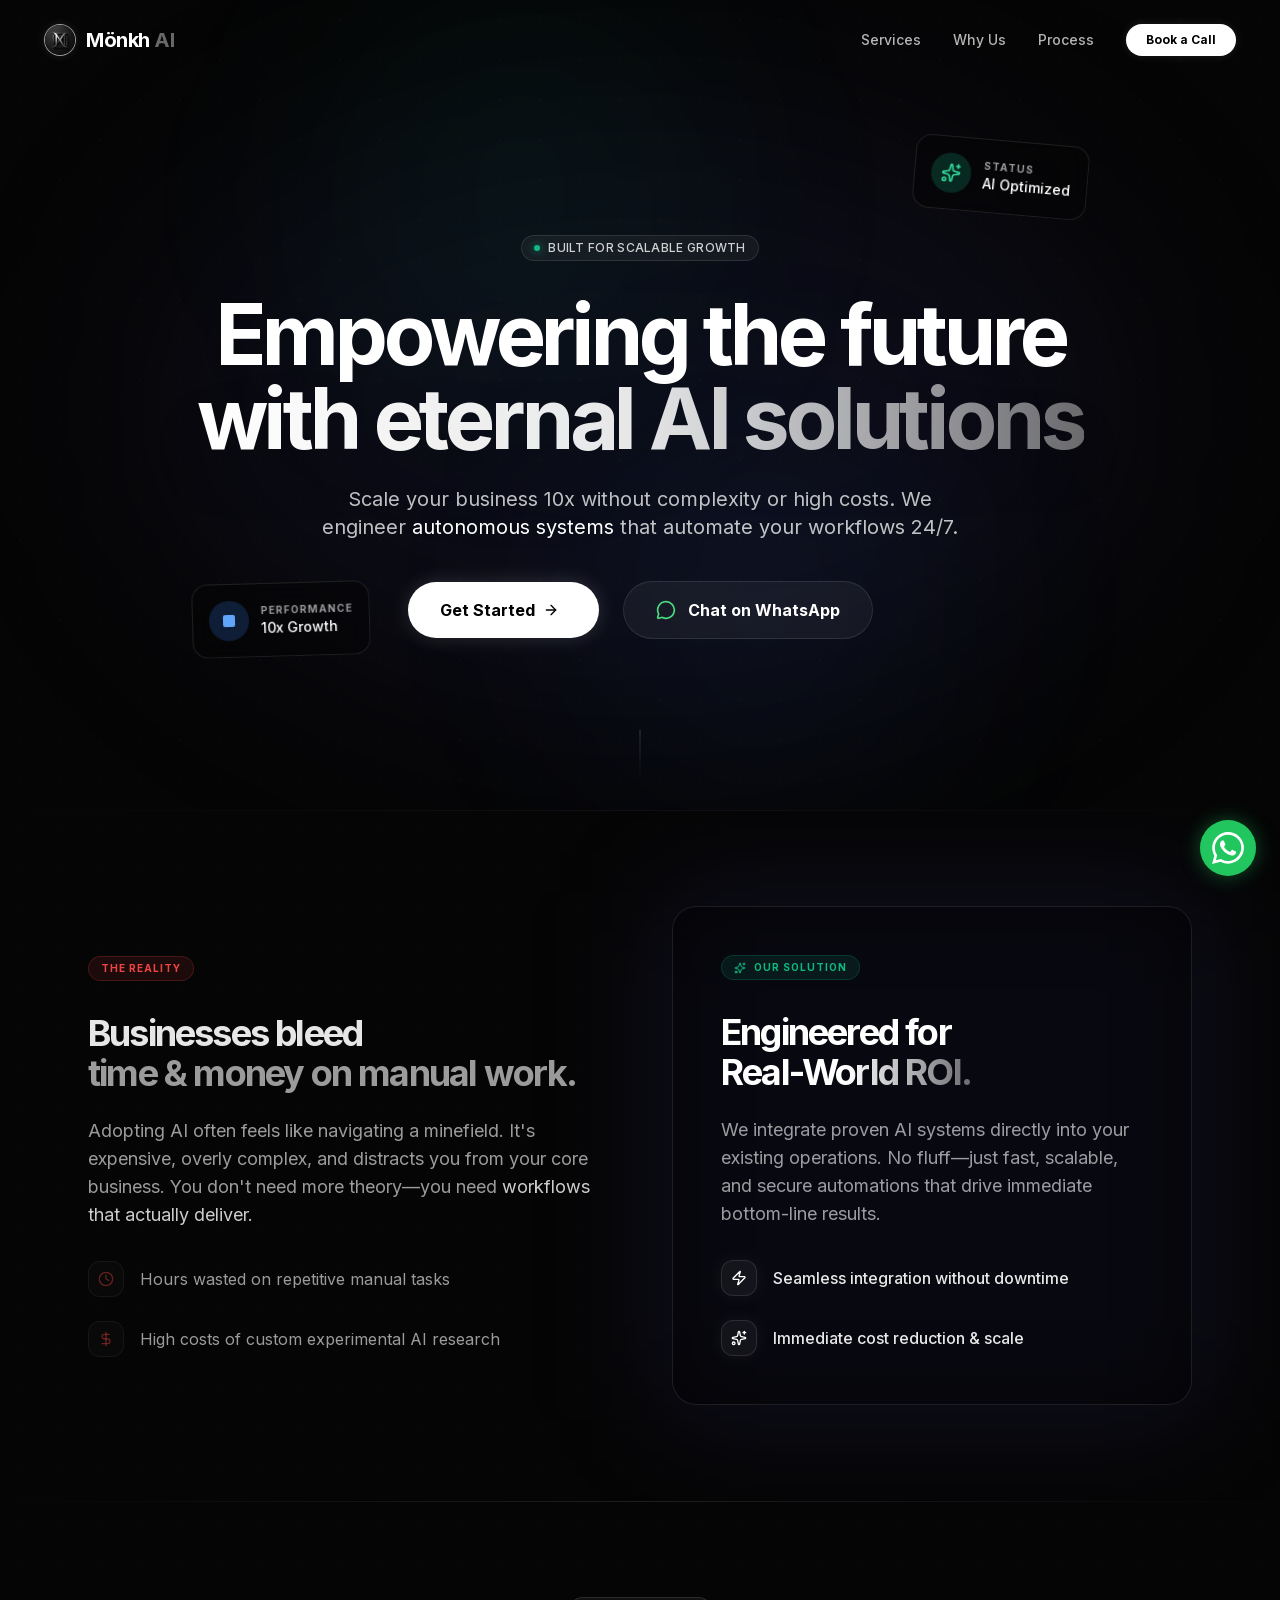
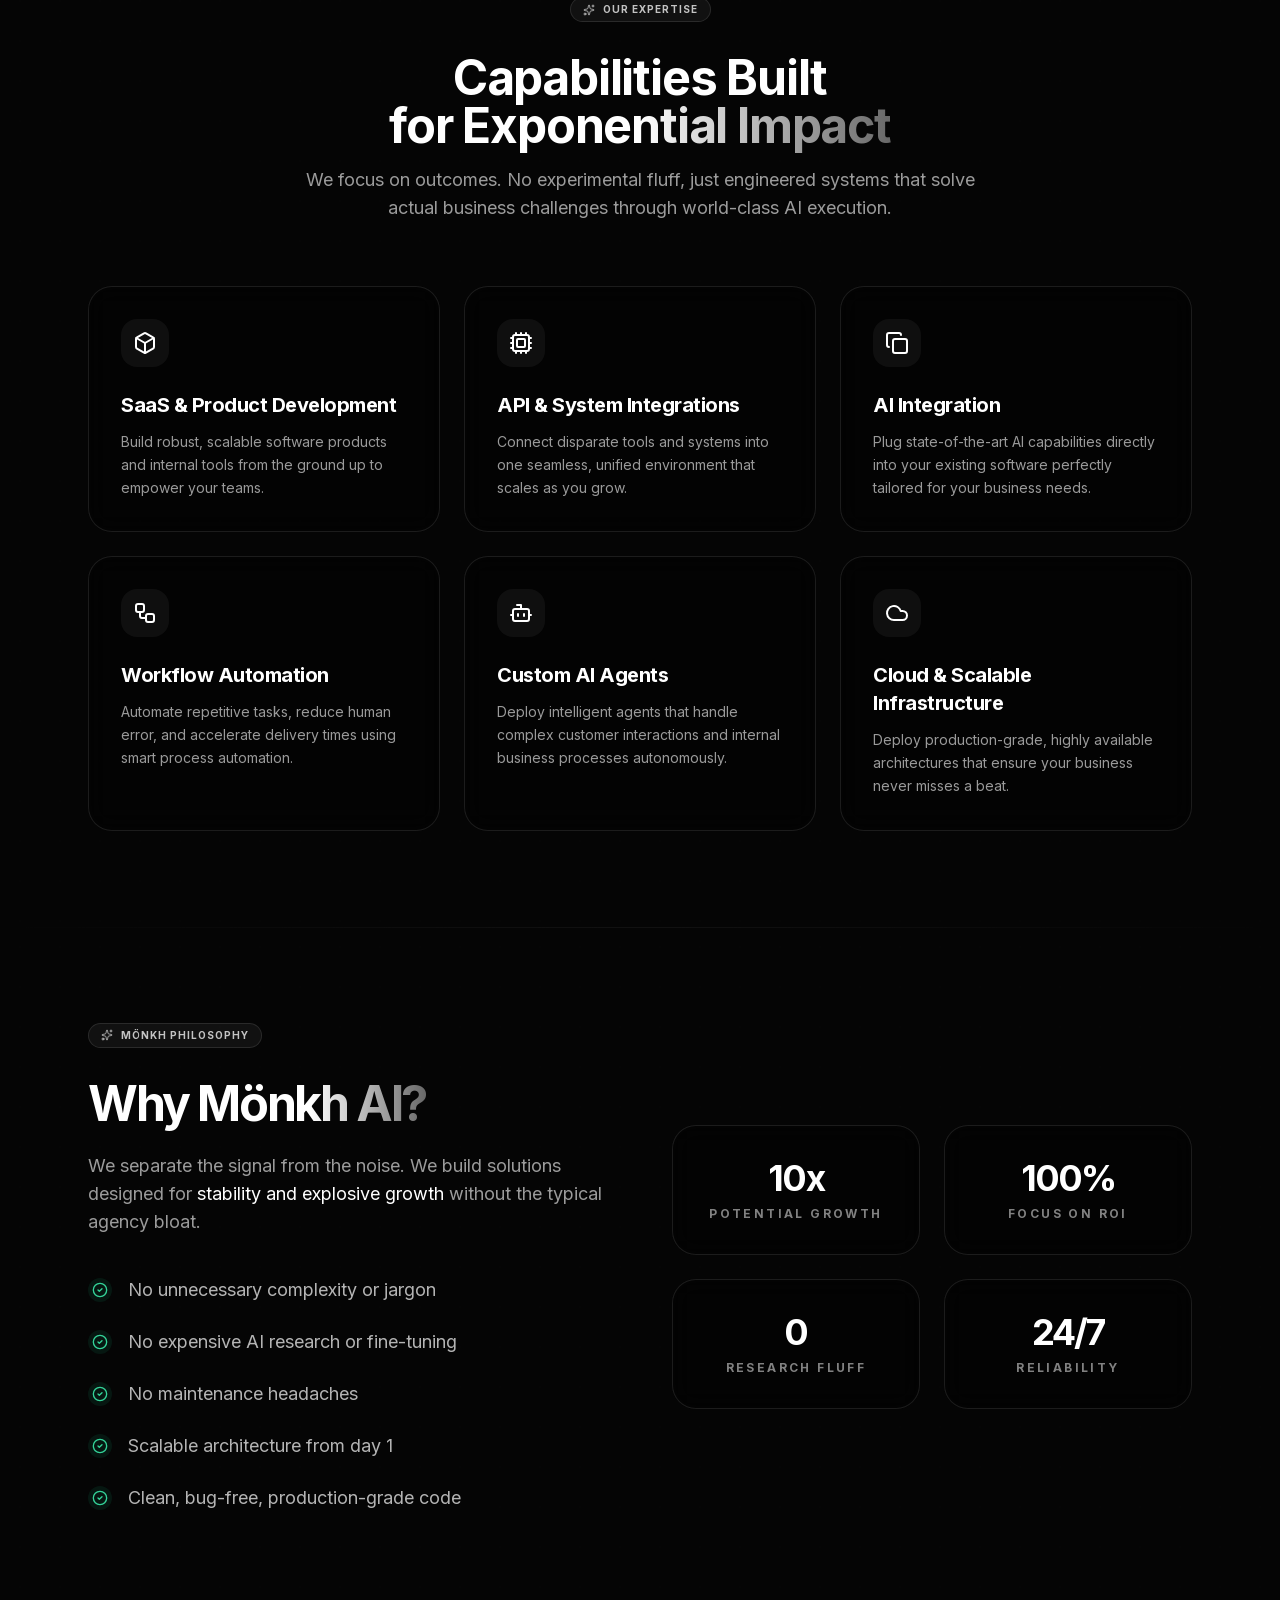
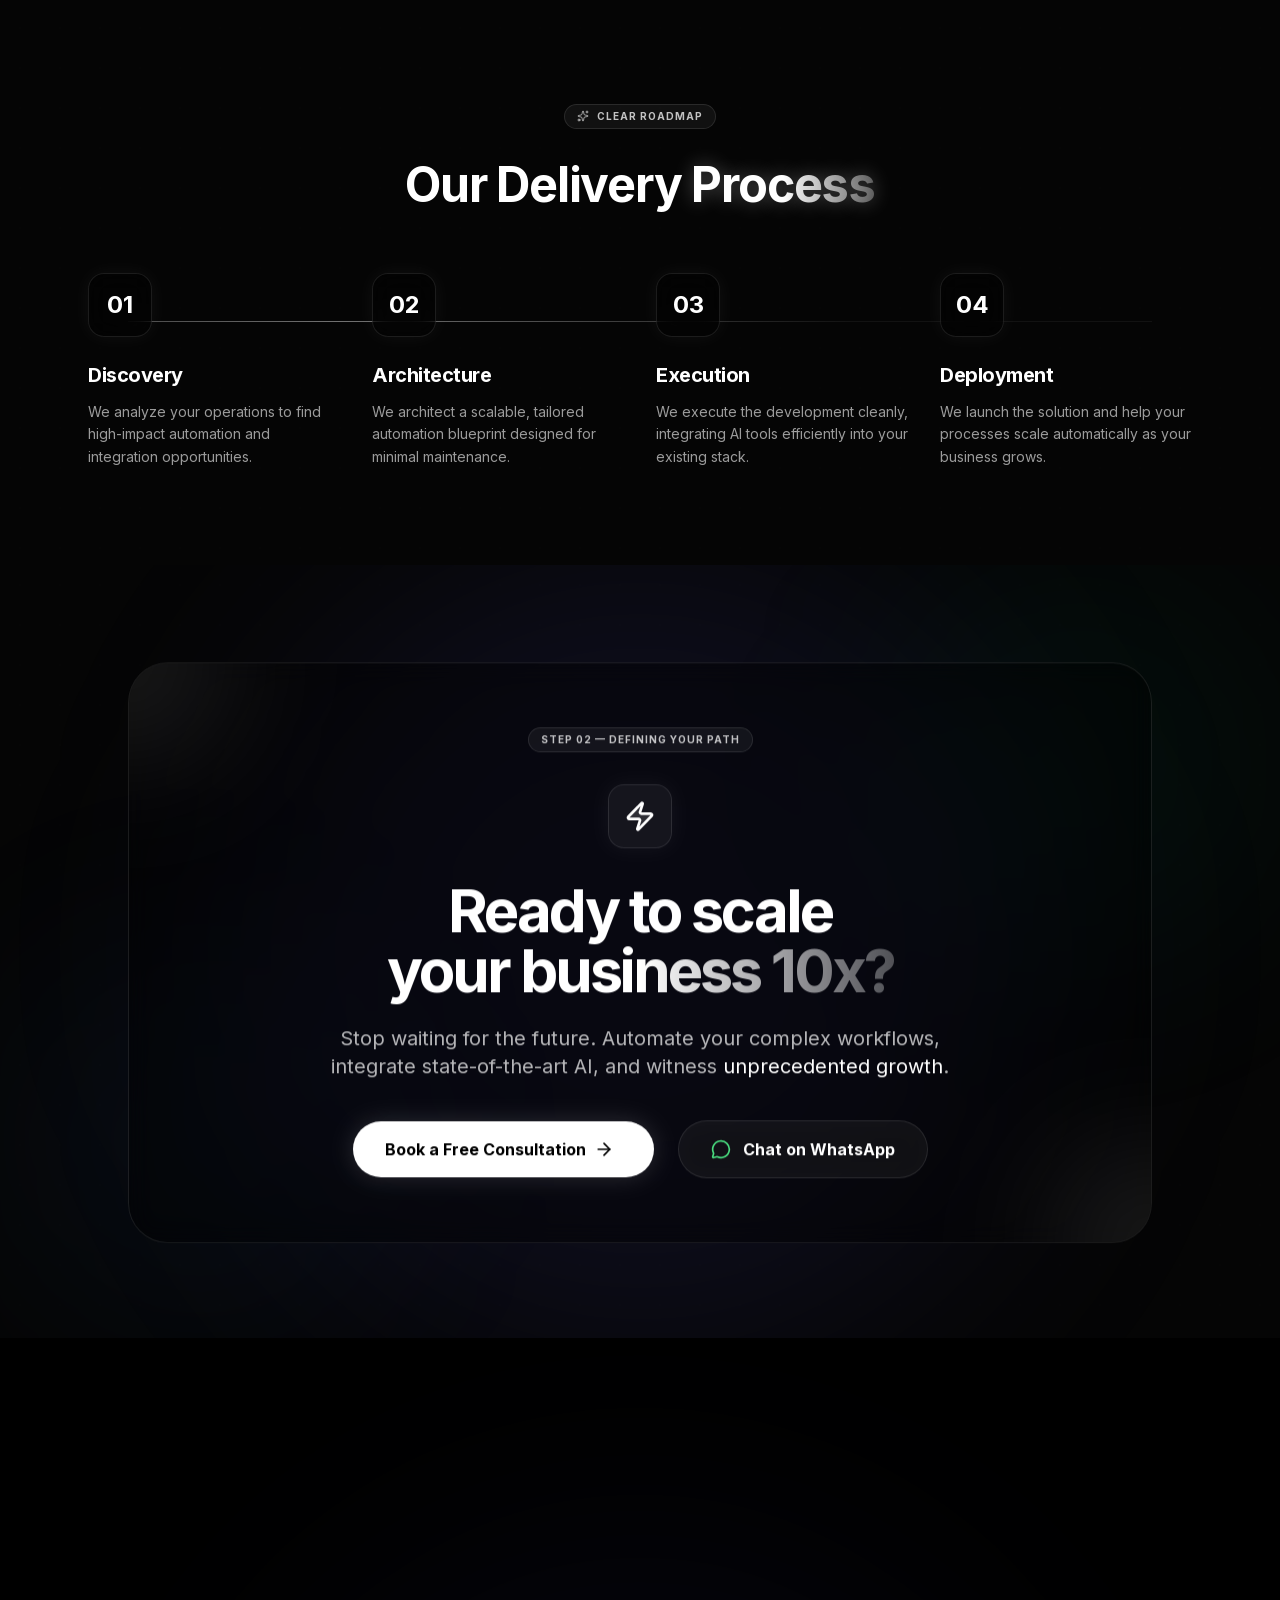
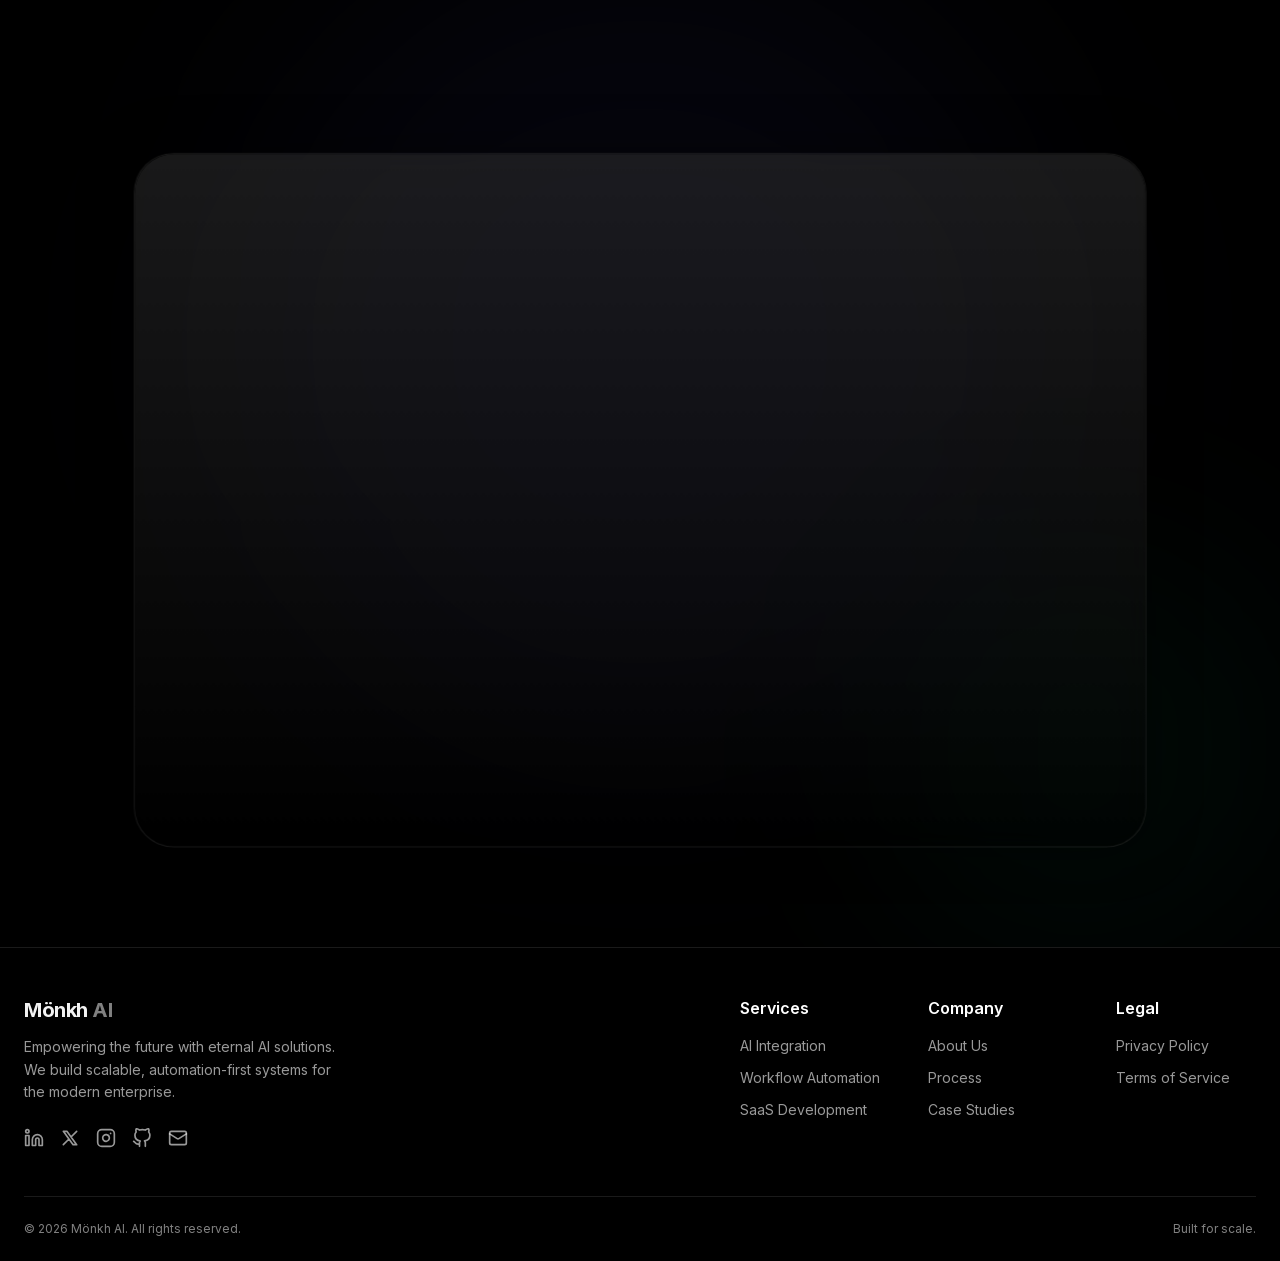
==== commit 497f3dba: "Deploying to main from @ monkhaihq/monkhai-website@b31f63063a7388d8cfbe6850fedb4c7b8ac64a0c 🚀" ====
--- a/index.html
+++ b/index.html
@@ -1 +1 @@
-<!DOCTYPE html><html lang="en" class="dark scroll-smooth"><head><meta charSet="utf-8"/><meta name="viewport" content="width=device-width, initial-scale=1"/><link rel="preload" href="/_next/static/media/e4af272ccee01ff0-s.p.woff2" as="font" crossorigin="" type="font/woff2"/><link rel="preload" as="image" href="/logo.png" fetchPriority="high"/><link rel="stylesheet" href="/_next/static/css/44194fd278185cce.css" data-precedence="next"/><link rel="preload" as="script" fetchPriority="low" href="/_next/static/chunks/webpack-4326b1815af840c5.js"/><script src="/_next/static/chunks/2200cc46-3b264c02f307c332.js" async=""></script><script src="/_next/static/chunks/945-47a47e292cb5f529.js" async=""></script><script src="/_next/static/chunks/main-app-d1f3985dac234931.js" async=""></script><script src="/_next/static/chunks/611-bc16ecc5168a9306.js" async=""></script><script src="/_next/static/chunks/app/page-2bdb5ddb64efedb9.js" async=""></script><script src="/_next/static/chunks/app/layout-ac0559e4728fb355.js" async=""></script><script src="/_next/static/chunks/498-199f27132dba996d.js" async=""></script><script src="/_next/static/chunks/app/not-found-dbce80a23cbe91fb.js" async=""></script><meta http-equiv="Content-Security-Policy" content="default-src &#x27;self&#x27;; script-src &#x27;self&#x27; &#x27;unsafe-inline&#x27; &#x27;unsafe-eval&#x27; https://www.googletagmanager.com https://www.google-analytics.com https://www.clarity.ms https://app.cal.com https://api.cal.com; style-src &#x27;self&#x27; &#x27;unsafe-inline&#x27; https://fonts.googleapis.com https://app.cal.com; img-src &#x27;self&#x27; data: https://www.googletagmanager.com https://www.google-analytics.com https://www.clarity.ms https://app.cal.com; font-src &#x27;self&#x27; https://fonts.gstatic.com; connect-src &#x27;self&#x27; https://www.google-analytics.com https://stats.g.doubleclick.net https://www.clarity.ms https://api.cal.com; frame-src &#x27;self&#x27; https://app.cal.com; base-uri &#x27;self&#x27;; form-action &#x27;self&#x27;; object-src &#x27;none&#x27;;"/><meta http-equiv="X-Content-Type-Options" content="nosniff"/><meta http-equiv="X-Frame-Options" content="DENY"/><meta http-equiv="Referrer-Policy" content="strict-origin-when-cross-origin"/><meta http-equiv="Permissions-Policy" content="camera=(), microphone=(), geolocation=(), interest-cohort=()"/><meta http-equiv="Cross-Origin-Opener-Policy" content="same-origin"/><meta name="apple-mobile-web-app-capable" content="yes"/><meta name="apple-mobile-web-app-status-bar-style" content="black-translucent"/><link rel="canonical" href="https://monkhaihq.github.io"/><meta name="theme-color" media="(prefers-color-scheme: light)" content="#000000"/><meta name="theme-color" media="(prefers-color-scheme: dark)" content="#000000"/><title>Mönkh AI | Empowering the future with eternal AI solutions</title><meta name="description" content="Use AI to grow your business 10x without complexity or high costs. We automate workflows, integrate existing AI tools, and build scalable systems."/><meta name="application-name" content="Mönkh AI"/><meta name="author" content="Mönkh AI Team"/><link rel="manifest" href="/site.webmanifest" crossorigin="use-credentials"/><meta name="generator" content="Next.js"/><meta name="keywords" content="AI,Automation,Workflow,Business Growth,Mönkh AI,Artificial Intelligence"/><meta name="referrer" content="origin-when-cross-origin"/><meta name="creator" content="Mönkh AI"/><meta name="publisher" content="Mönkh AI"/><meta name="robots" content="index, follow"/><meta name="googlebot" content="index, follow, max-video-preview:-1, max-image-preview:large, max-snippet:-1"/><meta property="og:title" content="Mönkh AI | Empowering the future with eternal AI solutions"/><meta property="og:description" content="Use AI to grow your business 10x without complexity or high costs. We automate workflows, integrate existing AI tools, and build scalable systems."/><meta property="og:url" content="https://monkhaihq.github.io"/><meta property="og:site_name" content="Mönkh AI"/><meta property="og:locale" content="en_US"/><meta property="og:image" content="https://monkhaihq.github.io/og-image.png"/><meta property="og:image:width" content="1200"/><meta property="og:image:height" content="630"/><meta property="og:image:alt" content="Mönkh AI - Empowering the future with eternal AI solutions"/><meta property="og:type" content="website"/><meta name="twitter:card" content="summary_large_image"/><meta name="twitter:creator" content="@monkhai"/><meta name="twitter:title" content="Mönkh AI | Empowering the future with eternal AI solutions"/><meta name="twitter:description" content="Use AI to grow your business 10x without complexity or high costs. We automate workflows, integrate existing AI tools, and build scalable systems."/><meta name="twitter:image" content="https://monkhaihq.github.io/og-image.png"/><link rel="icon" href="/favicon-32x32.png" sizes="32x32" type="image/png"/><link rel="icon" href="/favicon-16x16.png" sizes="16x16" type="image/png"/><link rel="icon" href="/favicon.ico" sizes="any"/><link rel="apple-touch-icon" href="/apple-touch-icon.png" sizes="180x180" type="image/png"/><meta name="next-size-adjust"/><script src="/_next/static/chunks/polyfills-42372ed130431b0a.js" noModule=""></script></head><body class="__variable_f367f3 font-sans antialiased bg-background text-foreground selection:bg-white/20"><noscript><iframe src="https://www.googletagmanager.com/ns.html?id=GTM-MVXX897N" height="0" width="0" style="display:none;visibility:hidden"></iframe></noscript><script type="application/ld+json">{"@context":"https://schema.org","@type":"Organization","name":"Mönkh AI","url":"https://monkhaihq.github.io","logo":"https://monkhaihq.github.io/logo.png","description":"Empowering the future with eternal AI solutions. We automate workflows, integrate existing AI tools, and build scalable systems.","sameAs":["https://www.linkedin.com/company/monkhai","https://x.com/monkhaihq","https://instagram.com/monkhaihq","https://github.com/monkhaihq"]}</script><main class="min-h-screen bg-background relative overflow-hidden flex flex-col"><nav class="fixed top-0 left-0 right-0 z-50 transition-all duration-500 py-4"><div class="container mx-auto px-6 max-w-7xl"><div class="flex items-center justify-between transition-all duration-500 rounded-full px-5 py-2 bg-transparent"><a href="#" class="flex items-center gap-2.5 text-xl font-bold tracking-tight group"><div class="relative w-8 h-8 rounded-full border border-white/60 shadow-[0_0_10px_rgba(255,255,255,0.1)] overflow-hidden bg-black flex-shrink-0 transition-all duration-500 group-hover:scale-110 group-hover:shadow-[0_0_15px_rgba(255,255,255,0.3)]"><img alt="Mönkh AI Logo" fetchPriority="high" width="32" height="32" decoding="async" data-nimg="1" class="object-cover" style="color:transparent" src="/logo.png"/></div><span class="text-white">Mönkh <span class="text-white/40 group-hover:text-white/60 transition-colors">AI</span></span></a><div class="hidden md:flex items-center space-x-8"><a href="#services" class="text-sm font-medium text-white/70 hover:text-white transition-all hover:scale-105">Services</a><a href="#why-us" class="text-sm font-medium text-white/70 hover:text-white transition-all hover:scale-105">Why Us</a><a href="#process" class="text-sm font-medium text-white/70 hover:text-white transition-all hover:scale-105">Process</a><a href="#contact" class="relative px-5 py-2 rounded-full bg-white text-black text-xs font-bold hover:scale-105 transition-all overflow-hidden group shadow-[0_0_10px_rgba(255,255,255,0.1)]"><span class="relative z-10">Book a Call</span><div class="absolute inset-0 shimmer opacity-0 group-hover:opacity-100 transition-opacity"></div></a></div><button class="md:hidden text-white w-10 h-10 flex items-center justify-center rounded-full bg-white/5 border border-white/10" aria-label="Toggle menu"><svg xmlns="http://www.w3.org/2000/svg" width="20" height="20" viewBox="0 0 24 24" fill="none" stroke="currentColor" stroke-width="2" stroke-linecap="round" stroke-linejoin="round" class="lucide lucide-menu" aria-hidden="true"><path d="M4 5h16"></path><path d="M4 12h16"></path><path d="M4 19h16"></path></svg></button></div></div></nav><div class="flex-grow"><section class="relative pt-32 pb-16 md:pt-40 md:pb-24 overflow-hidden flex flex-col items-center justify-center min-h-[90vh] bg-[#050505]"><div class="absolute inset-0 grid-pattern opacity-[0.15] pointer-events-none "></div><div class="absolute top-1/2 left-1/2 -translate-x-1/2 -translate-y-1/2 w-[1000px] h-[600px] bg-indigo-500/[0.08] rounded-[100%] blur-[120px] pointer-events-none opacity-50" style="opacity:0"></div><div class="absolute top-0 left-1/4 w-[400px] h-[400px] bg-emerald-500/[0.05] rounded-full blur-[100px] pointer-events-none animate-pulse"></div><div class="absolute bottom-0 right-1/4 w-[400px] h-[400px] bg-blue-500/[0.05] rounded-full blur-[100px] pointer-events-none animate-pulse"></div><div class="absolute top-40 right-[15%] hidden lg:block"><div class="glass p-4 rounded-2xl flex items-center gap-3 backdrop-blur-xl border-white/20"><div class="w-10 h-10 rounded-full bg-emerald-500/20 flex items-center justify-center"><svg xmlns="http://www.w3.org/2000/svg" width="24" height="24" viewBox="0 0 24 24" fill="none" stroke="currentColor" stroke-width="2" stroke-linecap="round" stroke-linejoin="round" class="lucide lucide-sparkles w-5 h-5 text-emerald-400" aria-hidden="true"><path d="M11.017 2.814a1 1 0 0 1 1.966 0l1.051 5.558a2 2 0 0 0 1.594 1.594l5.558 1.051a1 1 0 0 1 0 1.966l-5.558 1.051a2 2 0 0 0-1.594 1.594l-1.051 5.558a1 1 0 0 1-1.966 0l-1.051-5.558a2 2 0 0 0-1.594-1.594l-5.558-1.051a1 1 0 0 1 0-1.966l5.558-1.051a2 2 0 0 0 1.594-1.594z"></path><path d="M20 2v4"></path><path d="M22 4h-4"></path><circle cx="4" cy="20" r="2"></circle></svg></div><div><div class="text-[10px] text-white/60 uppercase tracking-widest font-bold">Status</div><div class="text-sm font-medium text-white">AI Optimized</div></div></div></div><div class="absolute bottom-40 left-[15%] hidden lg:block"><div class="glass p-4 rounded-2xl flex items-center gap-3 backdrop-blur-xl border-white/20"><div class="w-10 h-10 rounded-full bg-blue-500/20 flex items-center justify-center"><div class="w-3 h-3 bg-blue-400 rounded-sm animate-spin"></div></div><div><div class="text-[10px] text-white/60 uppercase tracking-widest font-bold">Performance</div><div class="text-sm font-medium text-white">10x Growth</div></div></div></div><div class="container px-6 relative z-10 max-w-5xl mx-auto flex flex-col items-center text-center"><div class="inline-flex items-center space-x-2 bg-white/5 border border-white/10 rounded-full px-3 py-1 mb-8 backdrop-blur-md" style="opacity:0;transform:translateY(20px)"><span class="w-1.5 h-1.5 rounded-full bg-emerald-500 animate-pulse shadow-[0_0_8px_rgba(16,185,129,0.8)]"></span><span class="text-[10px] md:text-xs font-medium text-white/80 tracking-wide uppercase">Built for scalable growth</span></div><h1 class="text-4xl md:text-6xl lg:text-[84px] font-bold tracking-tighter mb-6 leading-[0.95] text-white" style="opacity:0.1;transform:scale(0.98)">Empowering the future <br class="hidden md:block"/><span class="text-transparent bg-clip-text bg-gradient-to-r from-white via-white/90 to-white/40 drop-shadow-2xl">with eternal AI solutions</span></h1><p class="text-base md:text-xl text-white/75 max-w-2xl mb-10 leading-relaxed" style="opacity:0;transform:translateY(20px)">Scale your business 10x without complexity or high costs. We engineer <span class="text-white">autonomous systems</span> that automate your workflows 24/7.</p><div class="flex flex-col sm:flex-row items-center gap-6 w-full sm:w-auto" style="opacity:0;transform:translateY(20px)"><a href="#contact" class="relative w-full sm:w-auto px-8 py-4 rounded-full bg-white text-black font-bold text-base hover:scale-105 transition-all flex items-center justify-center gap-2 group overflow-hidden shadow-[0_0_20px_rgba(255,255,255,0.15)]"><span class="relative z-10">Get Started</span><svg xmlns="http://www.w3.org/2000/svg" width="24" height="24" viewBox="0 0 24 24" fill="none" stroke="currentColor" stroke-width="2" stroke-linecap="round" stroke-linejoin="round" class="lucide lucide-arrow-right w-4 h-4 group-hover:translate-x-1 transition-transform relative z-10" aria-hidden="true"><path d="M5 12h14"></path><path d="m12 5 7 7-7 7"></path></svg><div class="absolute inset-0 shimmer opacity-0 group-hover:opacity-100 transition-opacity"></div></a><a href="https://wa.me/+919589634071?text=Hi%20M%C3%B6nkh%20AI!%20I&#x27;m%20ready%20to%20automate%20my%20business%20with%20AI%20and%20scale%20to%20the%20next%20level.%20Let&#x27;s%20chat!" target="_blank" rel="noopener noreferrer" class="w-full sm:w-auto px-8 py-4 rounded-full bg-white/5 text-white font-bold text-base hover:bg-white/10 border border-white/10 transition-all flex items-center justify-center gap-3 backdrop-blur-sm group"><svg xmlns="http://www.w3.org/2000/svg" width="24" height="24" viewBox="0 0 24 24" fill="none" stroke="currentColor" stroke-width="2" stroke-linecap="round" stroke-linejoin="round" class="lucide lucide-message-circle w-5 h-5 text-green-400 group-hover:scale-110 transition-transform" aria-hidden="true"><path d="M2.992 16.342a2 2 0 0 1 .094 1.167l-1.065 3.29a1 1 0 0 0 1.236 1.168l3.413-.998a2 2 0 0 1 1.099.092 10 10 0 1 0-4.777-4.719"></path></svg>Chat on WhatsApp</a></div></div><div class="absolute bottom-8 left-1/2 -translate-x-1/2 flex flex-col items-center gap-2" style="opacity:0"><div class="w-[1px] h-12 bg-gradient-to-b from-white/20 to-transparent"></div></div></section><!--$--><section class="py-24 relative overflow-hidden bg-[#050505]"><div class="absolute inset-0 grid-pattern opacity-[0.03] pointer-events-none "></div><div class="absolute top-0 left-1/2 -translate-x-1/2 w-full h-[1px] bg-gradient-to-r from-transparent via-white/5 to-transparent"></div><div class="container mx-auto px-6 max-w-6xl relative z-10"><div class="grid md:grid-cols-2 gap-16 items-center"><div style="opacity:0;transform:translateX(-30px)"><div class="inline-flex items-center gap-2 px-3 py-1 rounded-full border text-[10px] font-bold uppercase tracking-widest mb-8 bg-red-500/10 border-red-500/20 text-red-500 " style="opacity:0;transform:translateY(10px)">The Reality</div><h2 class="text-3xl md:text-4xl font-bold mb-6 tracking-tighter leading-tight text-white/90">Businesses bleed <br/><span class="text-white/60">time &amp; money on manual work.</span></h2><p class="text-white/60 text-base md:text-lg mb-8 leading-relaxed">Adopting AI often feels like navigating a minefield. It&#x27;s expensive, overly complex, and distracts you from your core business. You don&#x27;t need more theory—you need <span class="text-white/80">workflows that actually deliver.</span></p><ul class="space-y-6"><li class="flex items-center gap-4 text-white/60"><div class="w-9 h-9 rounded-xl bg-white/[0.02] border border-white/[0.05] flex items-center justify-center"><svg xmlns="http://www.w3.org/2000/svg" width="24" height="24" viewBox="0 0 24 24" fill="none" stroke="currentColor" stroke-width="2" stroke-linecap="round" stroke-linejoin="round" class="lucide lucide-clock w-4 h-4 text-red-500/40" aria-hidden="true"><circle cx="12" cy="12" r="10"></circle><path d="M12 6v6l4 2"></path></svg></div><span class="text-base">Hours wasted on repetitive manual tasks</span></li><li class="flex items-center gap-4 text-white/60"><div class="w-9 h-9 rounded-xl bg-white/[0.02] border border-white/[0.05] flex items-center justify-center"><svg xmlns="http://www.w3.org/2000/svg" width="24" height="24" viewBox="0 0 24 24" fill="none" stroke="currentColor" stroke-width="2" stroke-linecap="round" stroke-linejoin="round" class="lucide lucide-dollar-sign w-4 h-4 text-red-500/40" aria-hidden="true"><line x1="12" x2="12" y1="2" y2="22"></line><path d="M17 5H9.5a3.5 3.5 0 0 0 0 7h5a3.5 3.5 0 0 1 0 7H6"></path></svg></div><span class="text-base">High costs of custom experimental AI research</span></li></ul></div><div class="relative" style="opacity:0;transform:translateX(30px)"><div class="absolute -inset-4 bg-indigo-500/10 rounded-3xl blur-3xl -z-10 animate-pulse"></div><div class="glass p-8 md:p-12 rounded-3xl border-white/10 relative overflow-hidden group"><div class="absolute inset-0 shimmer opacity-[0.02] group-hover:opacity-[0.05] transition-opacity pointer-events-none"></div><div class="inline-flex items-center gap-2 px-3 py-1 rounded-full border text-[10px] font-bold uppercase tracking-widest mb-8 bg-emerald-500/10 border-emerald-500/20 text-emerald-500 " style="opacity:0;transform:translateY(10px)"><svg xmlns="http://www.w3.org/2000/svg" width="24" height="24" viewBox="0 0 24 24" fill="none" stroke="currentColor" stroke-width="2" stroke-linecap="round" stroke-linejoin="round" class="lucide lucide-sparkles w-3 h-3 text-emerald-500" aria-hidden="true"><path d="M11.017 2.814a1 1 0 0 1 1.966 0l1.051 5.558a2 2 0 0 0 1.594 1.594l5.558 1.051a1 1 0 0 1 0 1.966l-5.558 1.051a2 2 0 0 0-1.594 1.594l-1.051 5.558a1 1 0 0 1-1.966 0l-1.051-5.558a2 2 0 0 0-1.594-1.594l-5.558-1.051a1 1 0 0 1 0-1.966l5.558-1.051a2 2 0 0 0 1.594-1.594z"></path><path d="M20 2v4"></path><path d="M22 4h-4"></path><circle cx="4" cy="20" r="2"></circle></svg>Our Solution</div><h2 class="text-3xl md:text-4xl font-bold mb-6 tracking-tighter leading-tight text-white">Engineered for <br/><span class="text-transparent bg-clip-text bg-gradient-to-r from-white via-white to-white/40">Real-World ROI.</span></h2><p class="text-white/60 text-base md:text-lg mb-8 leading-relaxed">We integrate proven AI systems directly into your existing operations. No fluff—just fast, scalable, and secure automations that drive immediate bottom-line results.</p><ul class="space-y-6"><li class="flex items-center gap-4 text-white/90"><div class="w-9 h-9 rounded-xl bg-white/5 border border-white/10 flex items-center justify-center shadow-[0_0_15px_rgba(255,255,255,0.05)]"><svg xmlns="http://www.w3.org/2000/svg" width="24" height="24" viewBox="0 0 24 24" fill="none" stroke="currentColor" stroke-width="2" stroke-linecap="round" stroke-linejoin="round" class="lucide lucide-zap w-4 h-4 text-white" aria-hidden="true"><path d="M4 14a1 1 0 0 1-.78-1.63l9.9-10.2a.5.5 0 0 1 .86.46l-1.92 6.02A1 1 0 0 0 13 10h7a1 1 0 0 1 .78 1.63l-9.9 10.2a.5.5 0 0 1-.86-.46l1.92-6.02A1 1 0 0 0 11 14z"></path></svg></div><span class="text-base font-medium">Seamless integration without downtime</span></li><li class="flex items-center gap-4 text-white/90"><div class="w-9 h-9 rounded-xl bg-white/5 border border-white/10 flex items-center justify-center shadow-[0_0_15px_rgba(255,255,255,0.05)]"><svg xmlns="http://www.w3.org/2000/svg" width="24" height="24" viewBox="0 0 24 24" fill="none" stroke="currentColor" stroke-width="2" stroke-linecap="round" stroke-linejoin="round" class="lucide lucide-sparkles w-4 h-4 text-white" aria-hidden="true"><path d="M11.017 2.814a1 1 0 0 1 1.966 0l1.051 5.558a2 2 0 0 0 1.594 1.594l5.558 1.051a1 1 0 0 1 0 1.966l-5.558 1.051a2 2 0 0 0-1.594 1.594l-1.051 5.558a1 1 0 0 1-1.966 0l-1.051-5.558a2 2 0 0 0-1.594-1.594l-5.558-1.051a1 1 0 0 1 0-1.966l5.558-1.051a2 2 0 0 0 1.594-1.594z"></path><path d="M20 2v4"></path><path d="M22 4h-4"></path><circle cx="4" cy="20" r="2"></circle></svg></div><span class="text-base font-medium">Immediate cost reduction &amp; scale</span></li></ul></div></div></div></div></section><!--/$--><!--$--><section id="services" class="py-24 relative overflow-hidden bg-[#050505]"><div class="absolute inset-0 grid-pattern opacity-[0.05] pointer-events-none "></div><div class="absolute top-0 left-1/2 -translate-x-1/2 w-full h-[1px] bg-gradient-to-r from-transparent via-white/10 to-transparent"></div><div class="container mx-auto px-6 max-w-6xl relative z-10"><div class="text-center mb-16 max-w-2xl mx-auto"><div class="inline-flex items-center gap-2 px-3 py-1 rounded-full border text-[10px] font-bold uppercase tracking-widest mb-8 bg-white/5 border-white/10 text-white/75 " style="opacity:0;transform:translateY(10px)"><svg xmlns="http://www.w3.org/2000/svg" width="24" height="24" viewBox="0 0 24 24" fill="none" stroke="currentColor" stroke-width="2" stroke-linecap="round" stroke-linejoin="round" class="lucide lucide-sparkles w-3 h-3 text-white/60" aria-hidden="true"><path d="M11.017 2.814a1 1 0 0 1 1.966 0l1.051 5.558a2 2 0 0 0 1.594 1.594l5.558 1.051a1 1 0 0 1 0 1.966l-5.558 1.051a2 2 0 0 0-1.594 1.594l-1.051 5.558a1 1 0 0 1-1.966 0l-1.051-5.558a2 2 0 0 0-1.594-1.594l-5.558-1.051a1 1 0 0 1 0-1.966l5.558-1.051a2 2 0 0 0 1.594-1.594z"></path><path d="M20 2v4"></path><path d="M22 4h-4"></path><circle cx="4" cy="20" r="2"></circle></svg>Our Expertise</div><h2 class="text-3xl md:text-5xl font-bold mb-4 tracking-tight text-white" style="opacity:0;transform:translateY(20px)">Capabilities Built <br/><span class="text-transparent bg-clip-text bg-gradient-to-r from-white via-white to-white/40">for Exponential Impact</span></h2><p class="text-white/60 text-base md:text-lg leading-relaxed" style="opacity:0;transform:translateY(20px)">We focus on outcomes. No experimental fluff, just engineered systems that solve actual business challenges through world-class AI execution.</p></div><div class="grid md:grid-cols-2 lg:grid-cols-3 gap-6"><div class="group relative glass p-8 rounded-3xl transition-all duration-500 border-white/[0.05] hover:border-white/20 hover:bg-white/[0.03] overflow-hidden" style="opacity:0;transform:translateY(20px)"><div class="absolute inset-0 shimmer opacity-0 group-hover:opacity-[0.03] transition-opacity pointer-events-none"></div><div class="relative z-10"><div class="w-12 h-12 rounded-2xl bg-white/5 flex items-center justify-center mb-6 group-hover:scale-110 group-hover:bg-white/10 transition-all duration-500"><svg xmlns="http://www.w3.org/2000/svg" width="24" height="24" viewBox="0 0 24 24" fill="none" stroke="currentColor" stroke-width="2" stroke-linecap="round" stroke-linejoin="round" class="lucide lucide-box w-6 h-6 text-white group-hover:text-glow transition-all" aria-hidden="true"><path d="M21 8a2 2 0 0 0-1-1.73l-7-4a2 2 0 0 0-2 0l-7 4A2 2 0 0 0 3 8v8a2 2 0 0 0 1 1.73l7 4a2 2 0 0 0 2 0l7-4A2 2 0 0 0 21 16Z"></path><path d="m3.3 7 8.7 5 8.7-5"></path><path d="M12 22V12"></path></svg></div><h3 class="text-xl font-bold mb-3 text-white group-hover:text-white transition-colors tracking-tight">SaaS &amp; Product Development</h3><p class="text-white/60 group-hover:text-white/80 leading-relaxed text-sm transition-colors">Build robust, scalable software products and internal tools from the ground up to empower your teams.</p></div><div class="absolute bottom-0 left-0 right-0 h-1 bg-gradient-to-r from-transparent via-white/20 to-transparent opacity-0 group-hover:opacity-100 transition-opacity"></div></div><div class="group relative glass p-8 rounded-3xl transition-all duration-500 border-white/[0.05] hover:border-white/20 hover:bg-white/[0.03] overflow-hidden" style="opacity:0;transform:translateY(20px)"><div class="absolute inset-0 shimmer opacity-0 group-hover:opacity-[0.03] transition-opacity pointer-events-none"></div><div class="relative z-10"><div class="w-12 h-12 rounded-2xl bg-white/5 flex items-center justify-center mb-6 group-hover:scale-110 group-hover:bg-white/10 transition-all duration-500"><svg xmlns="http://www.w3.org/2000/svg" width="24" height="24" viewBox="0 0 24 24" fill="none" stroke="currentColor" stroke-width="2" stroke-linecap="round" stroke-linejoin="round" class="lucide lucide-cpu w-6 h-6 text-white group-hover:text-glow transition-all" aria-hidden="true"><path d="M12 20v2"></path><path d="M12 2v2"></path><path d="M17 20v2"></path><path d="M17 2v2"></path><path d="M2 12h2"></path><path d="M2 17h2"></path><path d="M2 7h2"></path><path d="M20 12h2"></path><path d="M20 17h2"></path><path d="M20 7h2"></path><path d="M7 20v2"></path><path d="M7 2v2"></path><rect x="4" y="4" width="16" height="16" rx="2"></rect><rect x="8" y="8" width="8" height="8" rx="1"></rect></svg></div><h3 class="text-xl font-bold mb-3 text-white group-hover:text-white transition-colors tracking-tight">API &amp; System Integrations</h3><p class="text-white/60 group-hover:text-white/80 leading-relaxed text-sm transition-colors">Connect disparate tools and systems into one seamless, unified environment that scales as you grow.</p></div><div class="absolute bottom-0 left-0 right-0 h-1 bg-gradient-to-r from-transparent via-white/20 to-transparent opacity-0 group-hover:opacity-100 transition-opacity"></div></div><div class="group relative glass p-8 rounded-3xl transition-all duration-500 border-white/[0.05] hover:border-white/20 hover:bg-white/[0.03] overflow-hidden" style="opacity:0;transform:translateY(20px)"><div class="absolute inset-0 shimmer opacity-0 group-hover:opacity-[0.03] transition-opacity pointer-events-none"></div><div class="relative z-10"><div class="w-12 h-12 rounded-2xl bg-white/5 flex items-center justify-center mb-6 group-hover:scale-110 group-hover:bg-white/10 transition-all duration-500"><svg xmlns="http://www.w3.org/2000/svg" width="24" height="24" viewBox="0 0 24 24" fill="none" stroke="currentColor" stroke-width="2" stroke-linecap="round" stroke-linejoin="round" class="lucide lucide-copy w-6 h-6 text-white group-hover:text-glow transition-all" aria-hidden="true"><rect width="14" height="14" x="8" y="8" rx="2" ry="2"></rect><path d="M4 16c-1.1 0-2-.9-2-2V4c0-1.1.9-2 2-2h10c1.1 0 2 .9 2 2"></path></svg></div><h3 class="text-xl font-bold mb-3 text-white group-hover:text-white transition-colors tracking-tight">AI Integration</h3><p class="text-white/60 group-hover:text-white/80 leading-relaxed text-sm transition-colors">Plug state-of-the-art AI capabilities directly into your existing software perfectly tailored for your business needs.</p></div><div class="absolute bottom-0 left-0 right-0 h-1 bg-gradient-to-r from-transparent via-white/20 to-transparent opacity-0 group-hover:opacity-100 transition-opacity"></div></div><div class="group relative glass p-8 rounded-3xl transition-all duration-500 border-white/[0.05] hover:border-white/20 hover:bg-white/[0.03] overflow-hidden" style="opacity:0;transform:translateY(20px)"><div class="absolute inset-0 shimmer opacity-0 group-hover:opacity-[0.03] transition-opacity pointer-events-none"></div><div class="relative z-10"><div class="w-12 h-12 rounded-2xl bg-white/5 flex items-center justify-center mb-6 group-hover:scale-110 group-hover:bg-white/10 transition-all duration-500"><svg xmlns="http://www.w3.org/2000/svg" width="24" height="24" viewBox="0 0 24 24" fill="none" stroke="currentColor" stroke-width="2" stroke-linecap="round" stroke-linejoin="round" class="lucide lucide-workflow w-6 h-6 text-white group-hover:text-glow transition-all" aria-hidden="true"><rect width="8" height="8" x="3" y="3" rx="2"></rect><path d="M7 11v4a2 2 0 0 0 2 2h4"></path><rect width="8" height="8" x="13" y="13" rx="2"></rect></svg></div><h3 class="text-xl font-bold mb-3 text-white group-hover:text-white transition-colors tracking-tight">Workflow Automation</h3><p class="text-white/60 group-hover:text-white/80 leading-relaxed text-sm transition-colors">Automate repetitive tasks, reduce human error, and accelerate delivery times using smart process automation.</p></div><div class="absolute bottom-0 left-0 right-0 h-1 bg-gradient-to-r from-transparent via-white/20 to-transparent opacity-0 group-hover:opacity-100 transition-opacity"></div></div><div class="group relative glass p-8 rounded-3xl transition-all duration-500 border-white/[0.05] hover:border-white/20 hover:bg-white/[0.03] overflow-hidden" style="opacity:0;transform:translateY(20px)"><div class="absolute inset-0 shimmer opacity-0 group-hover:opacity-[0.03] transition-opacity pointer-events-none"></div><div class="relative z-10"><div class="w-12 h-12 rounded-2xl bg-white/5 flex items-center justify-center mb-6 group-hover:scale-110 group-hover:bg-white/10 transition-all duration-500"><svg xmlns="http://www.w3.org/2000/svg" width="24" height="24" viewBox="0 0 24 24" fill="none" stroke="currentColor" stroke-width="2" stroke-linecap="round" stroke-linejoin="round" class="lucide lucide-bot w-6 h-6 text-white group-hover:text-glow transition-all" aria-hidden="true"><path d="M12 8V4H8"></path><rect width="16" height="12" x="4" y="8" rx="2"></rect><path d="M2 14h2"></path><path d="M20 14h2"></path><path d="M15 13v2"></path><path d="M9 13v2"></path></svg></div><h3 class="text-xl font-bold mb-3 text-white group-hover:text-white transition-colors tracking-tight">Custom AI Agents</h3><p class="text-white/60 group-hover:text-white/80 leading-relaxed text-sm transition-colors">Deploy intelligent agents that handle complex customer interactions and internal business processes autonomously.</p></div><div class="absolute bottom-0 left-0 right-0 h-1 bg-gradient-to-r from-transparent via-white/20 to-transparent opacity-0 group-hover:opacity-100 transition-opacity"></div></div><div class="group relative glass p-8 rounded-3xl transition-all duration-500 border-white/[0.05] hover:border-white/20 hover:bg-white/[0.03] overflow-hidden" style="opacity:0;transform:translateY(20px)"><div class="absolute inset-0 shimmer opacity-0 group-hover:opacity-[0.03] transition-opacity pointer-events-none"></div><div class="relative z-10"><div class="w-12 h-12 rounded-2xl bg-white/5 flex items-center justify-center mb-6 group-hover:scale-110 group-hover:bg-white/10 transition-all duration-500"><svg xmlns="http://www.w3.org/2000/svg" width="24" height="24" viewBox="0 0 24 24" fill="none" stroke="currentColor" stroke-width="2" stroke-linecap="round" stroke-linejoin="round" class="lucide lucide-cloud w-6 h-6 text-white group-hover:text-glow transition-all" aria-hidden="true"><path d="M17.5 19H9a7 7 0 1 1 6.71-9h1.79a4.5 4.5 0 1 1 0 9Z"></path></svg></div><h3 class="text-xl font-bold mb-3 text-white group-hover:text-white transition-colors tracking-tight">Cloud &amp; Scalable Infrastructure</h3><p class="text-white/60 group-hover:text-white/80 leading-relaxed text-sm transition-colors">Deploy production-grade, highly available architectures that ensure your business never misses a beat.</p></div><div class="absolute bottom-0 left-0 right-0 h-1 bg-gradient-to-r from-transparent via-white/20 to-transparent opacity-0 group-hover:opacity-100 transition-opacity"></div></div></div></div></section><!--/$--><!--$--><section id="why-us" class="py-24 relative overflow-hidden bg-[#050505]"><div class="absolute inset-0 grid-pattern opacity-[0.03] pointer-events-none "></div><div class="absolute top-0 left-1/2 -translate-x-1/2 w-full h-[1px] bg-gradient-to-r from-transparent via-white/5 to-transparent"></div><div class="container mx-auto px-6 max-w-6xl relative z-10"><div class="grid lg:grid-cols-2 gap-16 items-center"><div style="opacity:0;transform:translateX(-30px)"><div class="inline-flex items-center gap-2 px-3 py-1 rounded-full border text-[10px] font-bold uppercase tracking-widest mb-8 bg-white/5 border-white/10 text-white/75 " style="opacity:0;transform:translateY(10px)"><svg xmlns="http://www.w3.org/2000/svg" width="24" height="24" viewBox="0 0 24 24" fill="none" stroke="currentColor" stroke-width="2" stroke-linecap="round" stroke-linejoin="round" class="lucide lucide-sparkles w-3 h-3 text-white/60" aria-hidden="true"><path d="M11.017 2.814a1 1 0 0 1 1.966 0l1.051 5.558a2 2 0 0 0 1.594 1.594l5.558 1.051a1 1 0 0 1 0 1.966l-5.558 1.051a2 2 0 0 0-1.594 1.594l-1.051 5.558a1 1 0 0 1-1.966 0l-1.051-5.558a2 2 0 0 0-1.594-1.594l-5.558-1.051a1 1 0 0 1 0-1.966l5.558-1.051a2 2 0 0 0 1.594-1.594z"></path><path d="M20 2v4"></path><path d="M22 4h-4"></path><circle cx="4" cy="20" r="2"></circle></svg>Mönkh Philosophy</div><h2 class="text-3xl md:text-5xl font-bold mb-6 tracking-tighter leading-tight text-white">Why <span class="text-transparent bg-clip-text bg-gradient-to-r from-white via-white to-white/40">Mönkh AI?</span></h2><p class="text-white/60 text-base md:text-lg mb-10 max-w-xl leading-relaxed">We separate the signal from the noise. We build solutions designed for <span class="text-white">stability and explosive growth</span> without the typical agency bloat.</p><ul class="space-y-6"><li class="flex items-center gap-4 text-lg" style="opacity:0;transform:translateX(-20px)"><div class="w-6 h-6 rounded-full bg-emerald-500/10 flex items-center justify-center"><svg xmlns="http://www.w3.org/2000/svg" width="24" height="24" viewBox="0 0 24 24" fill="none" stroke="currentColor" stroke-width="2" stroke-linecap="round" stroke-linejoin="round" class="lucide lucide-circle-check w-4 h-4 text-emerald-400 shrink-0" aria-hidden="true"><circle cx="12" cy="12" r="10"></circle><path d="m9 12 2 2 4-4"></path></svg></div><span class="text-white/70">No unnecessary complexity or jargon</span></li><li class="flex items-center gap-4 text-lg" style="opacity:0;transform:translateX(-20px)"><div class="w-6 h-6 rounded-full bg-emerald-500/10 flex items-center justify-center"><svg xmlns="http://www.w3.org/2000/svg" width="24" height="24" viewBox="0 0 24 24" fill="none" stroke="currentColor" stroke-width="2" stroke-linecap="round" stroke-linejoin="round" class="lucide lucide-circle-check w-4 h-4 text-emerald-400 shrink-0" aria-hidden="true"><circle cx="12" cy="12" r="10"></circle><path d="m9 12 2 2 4-4"></path></svg></div><span class="text-white/70">No expensive AI research or fine-tuning</span></li><li class="flex items-center gap-4 text-lg" style="opacity:0;transform:translateX(-20px)"><div class="w-6 h-6 rounded-full bg-emerald-500/10 flex items-center justify-center"><svg xmlns="http://www.w3.org/2000/svg" width="24" height="24" viewBox="0 0 24 24" fill="none" stroke="currentColor" stroke-width="2" stroke-linecap="round" stroke-linejoin="round" class="lucide lucide-circle-check w-4 h-4 text-emerald-400 shrink-0" aria-hidden="true"><circle cx="12" cy="12" r="10"></circle><path d="m9 12 2 2 4-4"></path></svg></div><span class="text-white/70">No maintenance headaches</span></li><li class="flex items-center gap-4 text-lg" style="opacity:0;transform:translateX(-20px)"><div class="w-6 h-6 rounded-full bg-emerald-500/10 flex items-center justify-center"><svg xmlns="http://www.w3.org/2000/svg" width="24" height="24" viewBox="0 0 24 24" fill="none" stroke="currentColor" stroke-width="2" stroke-linecap="round" stroke-linejoin="round" class="lucide lucide-circle-check w-4 h-4 text-emerald-400 shrink-0" aria-hidden="true"><circle cx="12" cy="12" r="10"></circle><path d="m9 12 2 2 4-4"></path></svg></div><span class="text-white/70">Scalable architecture from day 1</span></li><li class="flex items-center gap-4 text-lg" style="opacity:0;transform:translateX(-20px)"><div class="w-6 h-6 rounded-full bg-emerald-500/10 flex items-center justify-center"><svg xmlns="http://www.w3.org/2000/svg" width="24" height="24" viewBox="0 0 24 24" fill="none" stroke="currentColor" stroke-width="2" stroke-linecap="round" stroke-linejoin="round" class="lucide lucide-circle-check w-4 h-4 text-emerald-400 shrink-0" aria-hidden="true"><circle cx="12" cy="12" r="10"></circle><path d="m9 12 2 2 4-4"></path></svg></div><span class="text-white/70">Clean, bug-free, production-grade code</span></li></ul></div><div class="grid grid-cols-2 gap-6"><div class="group glass p-6 md:p-8 rounded-3xl flex flex-col items-center justify-center text-center border-white/[0.05] hover:border-white/20 hover:bg-white/[0.02] transition-all relative overflow-hidden" style="opacity:0;transform:scale(0.9)"><div class="absolute inset-0 shimmer opacity-0 group-hover:opacity-[0.03] transition-opacity pointer-events-none"></div><div class="text-3xl md:text-4xl font-bold text-white mb-2 group-hover:text-glow transition-all tracking-tighter">10x</div><div class="text-xs font-bold text-white/50 uppercase tracking-[0.2em] group-hover:text-white/70 transition-colors">Potential Growth</div></div><div class="group glass p-6 md:p-8 rounded-3xl flex flex-col items-center justify-center text-center border-white/[0.05] hover:border-white/20 hover:bg-white/[0.02] transition-all relative overflow-hidden" style="opacity:0;transform:scale(0.9)"><div class="absolute inset-0 shimmer opacity-0 group-hover:opacity-[0.03] transition-opacity pointer-events-none"></div><div class="text-3xl md:text-4xl font-bold text-white mb-2 group-hover:text-glow transition-all tracking-tighter">100%</div><div class="text-xs font-bold text-white/50 uppercase tracking-[0.2em] group-hover:text-white/70 transition-colors">Focus on ROI</div></div><div class="group glass p-6 md:p-8 rounded-3xl flex flex-col items-center justify-center text-center border-white/[0.05] hover:border-white/20 hover:bg-white/[0.02] transition-all relative overflow-hidden" style="opacity:0;transform:scale(0.9)"><div class="absolute inset-0 shimmer opacity-0 group-hover:opacity-[0.03] transition-opacity pointer-events-none"></div><div class="text-3xl md:text-4xl font-bold text-white mb-2 group-hover:text-glow transition-all tracking-tighter">0</div><div class="text-xs font-bold text-white/50 uppercase tracking-[0.2em] group-hover:text-white/70 transition-colors">Research Fluff</div></div><div class="group glass p-6 md:p-8 rounded-3xl flex flex-col items-center justify-center text-center border-white/[0.05] hover:border-white/20 hover:bg-white/[0.02] transition-all relative overflow-hidden" style="opacity:0;transform:scale(0.9)"><div class="absolute inset-0 shimmer opacity-0 group-hover:opacity-[0.03] transition-opacity pointer-events-none"></div><div class="text-3xl md:text-4xl font-bold text-white mb-2 group-hover:text-glow transition-all tracking-tighter">24/7</div><div class="text-xs font-bold text-white/50 uppercase tracking-[0.2em] group-hover:text-white/70 transition-colors">Reliability</div></div></div></div></div></section><!--/$--><!--$--><section id="process" class="py-24 relative overflow-hidden bg-[#050505]"><div class="absolute inset-0 grid-pattern opacity-[0.03] pointer-events-none "></div><div class="container mx-auto px-6 max-w-6xl relative z-10"><div class="text-center mb-16"><div class="inline-flex items-center gap-2 px-3 py-1 rounded-full border text-[10px] font-bold uppercase tracking-widest mb-8 bg-white/5 border-white/10 text-white/75 " style="opacity:0;transform:translateY(10px)"><svg xmlns="http://www.w3.org/2000/svg" width="24" height="24" viewBox="0 0 24 24" fill="none" stroke="currentColor" stroke-width="2" stroke-linecap="round" stroke-linejoin="round" class="lucide lucide-sparkles w-3 h-3 text-white/60" aria-hidden="true"><path d="M11.017 2.814a1 1 0 0 1 1.966 0l1.051 5.558a2 2 0 0 0 1.594 1.594l5.558 1.051a1 1 0 0 1 0 1.966l-5.558 1.051a2 2 0 0 0-1.594 1.594l-1.051 5.558a1 1 0 0 1-1.966 0l-1.051-5.558a2 2 0 0 0-1.594-1.594l-5.558-1.051a1 1 0 0 1 0-1.966l5.558-1.051a2 2 0 0 0 1.594-1.594z"></path><path d="M20 2v4"></path><path d="M22 4h-4"></path><circle cx="4" cy="20" r="2"></circle></svg>Clear Roadmap</div><h2 class="text-3xl md:text-5xl font-bold mb-6 tracking-tight text-white" style="opacity:0;transform:translateY(20px)">Our Delivery <span class="text-transparent bg-clip-text bg-gradient-to-r from-white via-white to-white/30 text-glow">Process</span></h2></div><div class="grid md:grid-cols-4 gap-8 relative"><div class="hidden md:block absolute top-12 left-10 right-10 h-[1px] overflow-hidden"><div class="w-full h-full bg-gradient-to-r from-transparent via-white/40 to-transparent" style="transform:translateX(-100%)"></div><div class="absolute inset-0 bg-white/5"></div></div><div class="relative z-10 flex flex-col items-center md:items-start text-center md:text-left group" style="opacity:0;transform:translateY(20px)"><div class="w-16 h-16 rounded-2xl glass flex items-center justify-center text-2xl font-bold text-white mb-6 border-white/10 group-hover:border-white/40 group-hover:bg-white/[0.08] transition-all duration-500 hover:scale-110 shadow-[0_0_20px_rgba(255,255,255,0.05)]"><span class="group-hover:text-glow transition-all">01</span></div><h3 class="text-xl font-bold mb-3 text-white tracking-tight">Discovery</h3><p class="text-white/60 group-hover:text-white/80 transition-colors leading-relaxed text-sm">We analyze your operations to find high-impact automation and integration opportunities.</p></div><div class="relative z-10 flex flex-col items-center md:items-start text-center md:text-left group" style="opacity:0;transform:translateY(20px)"><div class="w-16 h-16 rounded-2xl glass flex items-center justify-center text-2xl font-bold text-white mb-6 border-white/10 group-hover:border-white/40 group-hover:bg-white/[0.08] transition-all duration-500 hover:scale-110 shadow-[0_0_20px_rgba(255,255,255,0.05)]"><span class="group-hover:text-glow transition-all">02</span></div><h3 class="text-xl font-bold mb-3 text-white tracking-tight">Architecture</h3><p class="text-white/60 group-hover:text-white/80 transition-colors leading-relaxed text-sm">We architect a scalable, tailored automation blueprint designed for minimal maintenance.</p></div><div class="relative z-10 flex flex-col items-center md:items-start text-center md:text-left group" style="opacity:0;transform:translateY(20px)"><div class="w-16 h-16 rounded-2xl glass flex items-center justify-center text-2xl font-bold text-white mb-6 border-white/10 group-hover:border-white/40 group-hover:bg-white/[0.08] transition-all duration-500 hover:scale-110 shadow-[0_0_20px_rgba(255,255,255,0.05)]"><span class="group-hover:text-glow transition-all">03</span></div><h3 class="text-xl font-bold mb-3 text-white tracking-tight">Execution</h3><p class="text-white/60 group-hover:text-white/80 transition-colors leading-relaxed text-sm">We execute the development cleanly, integrating AI tools efficiently into your existing stack.</p></div><div class="relative z-10 flex flex-col items-center md:items-start text-center md:text-left group" style="opacity:0;transform:translateY(20px)"><div class="w-16 h-16 rounded-2xl glass flex items-center justify-center text-2xl font-bold text-white mb-6 border-white/10 group-hover:border-white/40 group-hover:bg-white/[0.08] transition-all duration-500 hover:scale-110 shadow-[0_0_20px_rgba(255,255,255,0.05)]"><span class="group-hover:text-glow transition-all">04</span></div><h3 class="text-xl font-bold mb-3 text-white tracking-tight">Deployment</h3><p class="text-white/60 group-hover:text-white/80 transition-colors leading-relaxed text-sm">We launch the solution and help your processes scale automatically as your business grows.</p></div></div></div></section><!--/$--><!--$--><section id="contact" class="py-24 relative overflow-hidden bg-[#050505] scroll-mt-24"><div class="absolute top-1/2 left-1/2 -translate-x-1/2 -translate-y-1/2 w-[800px] h-[800px] bg-indigo-500/10 rounded-full blur-[120px] pointer-events-none"></div><div class="absolute top-0 right-0 w-[400px] h-[400px] bg-emerald-500/5 rounded-full blur-[100px] pointer-events-none"></div><div class="absolute bottom-0 left-0 w-[400px] h-[400px] bg-blue-500/5 rounded-full blur-[100px] pointer-events-none"></div><div class="absolute inset-0 grid-pattern opacity-[0.03] pointer-events-none "></div><div class="container mx-auto px-6 relative z-10"><div class="relative glass rounded-[2.5rem] p-10 md:p-16 text-center max-w-5xl mx-auto border-white/10 overflow-hidden" style="opacity:0;transform:translateY(40px)"><div class="absolute -top-24 -left-24 w-48 h-48 bg-white/10 rounded-full blur-3xl"></div><div class="absolute -bottom-24 -right-24 w-48 h-48 bg-white/10 rounded-full blur-3xl"></div><div class="flex flex-col items-center mb-8"><div class="inline-flex items-center gap-2 px-3 py-1 rounded-full border text-[10px] font-bold uppercase tracking-widest mb-8 bg-white/5 border-white/10 text-white/75 mb-4" style="opacity:0;transform:translateY(10px)">Step 02 — Defining Your Path</div><div class="w-16 h-16 rounded-2xl bg-white/5 border border-white/10 flex items-center justify-center shadow-[0_0_20px_rgba(255,255,255,0.05)]" style="opacity:0;transform:scale(0.5)"><svg xmlns="http://www.w3.org/2000/svg" width="24" height="24" viewBox="0 0 24 24" fill="none" stroke="currentColor" stroke-width="2" stroke-linecap="round" stroke-linejoin="round" class="lucide lucide-zap w-8 h-8 text-white fill-white/10" aria-hidden="true"><path d="M4 14a1 1 0 0 1-.78-1.63l9.9-10.2a.5.5 0 0 1 .86.46l-1.92 6.02A1 1 0 0 0 13 10h7a1 1 0 0 1 .78 1.63l-9.9 10.2a.5.5 0 0 1-.86-.46l1.92-6.02A1 1 0 0 0 11 14z"></path></svg></div></div><h2 class="text-4xl md:text-6xl font-bold mb-6 tracking-tighter leading-tight text-white">Ready to scale <br/><span class="text-transparent bg-clip-text bg-gradient-to-r from-white via-white to-white/30">your business 10x?</span></h2><p class="text-base md:text-xl text-white/70 mb-10 max-w-2xl mx-auto leading-relaxed">Stop waiting for the future. Automate your complex workflows, integrate state-of-the-art AI, and witness <span class="text-white">unprecedented growth</span>.</p><div class="flex flex-col sm:flex-row items-center justify-center gap-6"><a href="#booking" class="relative w-full sm:w-auto px-8 py-4 rounded-full bg-white text-black font-bold text-base hover:scale-105 transition-all flex items-center justify-center gap-2 overflow-hidden shadow-[0_0_25px_rgba(255,255,255,0.15)] group"><span class="relative z-10">Book a Free Consultation</span><svg xmlns="http://www.w3.org/2000/svg" width="24" height="24" viewBox="0 0 24 24" fill="none" stroke="currentColor" stroke-width="2" stroke-linecap="round" stroke-linejoin="round" class="lucide lucide-arrow-right w-5 h-5 group-hover:translate-x-1 transition-transform relative z-10" aria-hidden="true"><path d="M5 12h14"></path><path d="m12 5 7 7-7 7"></path></svg><div class="absolute inset-0 shimmer opacity-0 group-hover:opacity-100 transition-opacity"></div></a><a href="https://wa.me/+919589634071?text=Hi%20M%C3%B6nkh%20AI!%20I&#x27;m%20ready%20to%20automate%20my%20business%20with%20AI%20and%20scale%20to%20the%20next%20level.%20Let&#x27;s%20chat!" target="_blank" rel="noopener noreferrer" class="w-full sm:w-auto px-8 py-4 rounded-full bg-white/5 text-white font-bold text-base hover:bg-white/10 border border-white/10 transition-all flex items-center justify-center gap-3 backdrop-blur-md group"><svg xmlns="http://www.w3.org/2000/svg" width="24" height="24" viewBox="0 0 24 24" fill="none" stroke="currentColor" stroke-width="2" stroke-linecap="round" stroke-linejoin="round" class="lucide lucide-message-circle w-5 h-5 text-green-400 group-hover:scale-110 transition-transform" aria-hidden="true"><path d="M2.992 16.342a2 2 0 0 1 .094 1.167l-1.065 3.29a1 1 0 0 0 1.236 1.168l3.413-.998a2 2 0 0 1 1.099.092 10 10 0 1 0-4.777-4.719"></path></svg>Chat on WhatsApp</a></div></div></div></section><!--/$--><!--$--><section id="booking" class="py-24 relative overflow-hidden bg-black"><div class="absolute top-1/2 left-1/2 -translate-x-1/2 -translate-y-1/2 w-[800px] h-[800px] bg-indigo-500/5 rounded-full blur-[120px] pointer-events-none"></div><div class="absolute bottom-0 right-0 w-[400px] h-[400px] bg-emerald-500/5 rounded-full blur-[100px] pointer-events-none"></div><div class="container mx-auto px-6 relative z-10"><div class="text-center max-w-4xl mx-auto mb-16" style="opacity:0;transform:translateY(40px)"><div class="inline-flex items-center gap-2 px-3 py-1 rounded-full border text-[10px] font-bold uppercase tracking-widest mb-8 bg-white/5 border-white/10 text-white/75 mb-4" style="opacity:0;transform:translateY(10px)">Step 03 — Finalize Your Session</div><h2 class="text-4xl md:text-5xl font-bold mb-6 tracking-tighter text-white">Schedule a <span class="text-white/80">Discovery Call</span></h2><p class="text-lg text-white/80 max-w-2xl mx-auto mb-8">Ready to transform your business with AI? Book a time that works for you and let&#x27;s discuss how we can help you scale.</p><div class="flex items-center justify-center gap-4 mb-2"><div class="flex -space-x-2"><div class="w-8 h-8 rounded-full border-2 border-black bg-white/10 flex items-center justify-center overflow-hidden relative shadow-lg transition-transform"><img alt="Client 1" loading="lazy" decoding="async" data-nimg="fill" class="object-cover" style="position:absolute;height:100%;width:100%;left:0;top:0;right:0;bottom:0;color:transparent" src="/avatars/avatar-1.png"/></div><div class="w-8 h-8 rounded-full border-2 border-black bg-white/10 flex items-center justify-center overflow-hidden relative shadow-lg transition-transform"><img alt="Client 2" loading="lazy" decoding="async" data-nimg="fill" class="object-cover" style="position:absolute;height:100%;width:100%;left:0;top:0;right:0;bottom:0;color:transparent" src="/avatars/avatar-2.png"/></div><div class="w-8 h-8 rounded-full border-2 border-black bg-white/10 flex items-center justify-center overflow-hidden relative shadow-lg transition-transform"><img alt="Client 3" loading="lazy" decoding="async" data-nimg="fill" class="object-cover" style="position:absolute;height:100%;width:100%;left:0;top:0;right:0;bottom:0;color:transparent" src="/avatars/avatar-3.png"/></div><div class="w-8 h-8 rounded-full border-2 border-black bg-white/10 flex items-center justify-center overflow-hidden relative shadow-lg transition-transform"><img alt="Client 4" loading="lazy" decoding="async" data-nimg="fill" class="object-cover" style="position:absolute;height:100%;width:100%;left:0;top:0;right:0;bottom:0;color:transparent" src="/avatars/avatar-4.png"/></div></div><p class="text-sm text-white/75 font-medium italic">Join 50+ businesses automating with AI this week</p></div></div><div class="glass rounded-[2.5rem] overflow-hidden border-white/10 bg-white/[0.02] backdrop-blur-2xl max-w-5xl mx-auto shadow-[0_0_50px_rgba(0,0,0,0.5)] min-h-[700px] relative" style="opacity:0;transform:scale(0.98)"><div class="absolute inset-0 rounded-[2.5rem] p-[1px] bg-gradient-to-b from-white/10 to-transparent pointer-events-none"></div><!--$!--><template data-dgst="BAILOUT_TO_CLIENT_SIDE_RENDERING"></template><!--/$--></div></div></section><!--/$--></div><!--$--><footer class="border-t border-white/10 bg-black pt-12 pb-6"><div class="container mx-auto px-6 max-w-7xl"><div class="flex flex-col md:flex-row justify-between items-start gap-10 mb-12"><div class="max-w-xs"><a href="#" class="inline-block text-xl font-bold tracking-tight mb-3">Mönkh <span class="text-white/50">AI</span></a><p class="text-white/60 text-sm leading-relaxed mb-6">Empowering the future with eternal AI solutions. We build scalable, automation-first systems for the modern enterprise.</p><div class="flex items-center gap-4 text-white/60"><a href="https://www.linkedin.com/company/monkhai" target="_blank" rel="noopener noreferrer" class="hover:text-white transition-colors" aria-label="LinkedIn" title="LinkedIn"><svg width="20" height="20" viewBox="0 0 24 24" fill="none" stroke="currentColor" stroke-width="2" stroke-linecap="round" stroke-linejoin="round" class=""><path d="M16 8a6 6 0 0 1 6 6v7h-4v-7a2 2 0 0 0-2-2 2 2 0 0 0-2 2v7h-4v-7a6 6 0 0 1 6-6z"></path><rect x="2" y="9" width="4" height="12"></rect><circle cx="4" cy="4" r="2"></circle></svg></a><a href="https://x.com/monkhaihq" target="_blank" rel="noopener noreferrer" class="hover:text-white transition-colors" aria-label="X (Twitter)" title="X (Twitter)"><svg width="20" height="20" viewBox="0 0 24 24" fill="none" stroke="currentColor" stroke-width="2" stroke-linecap="round" stroke-linejoin="round" class=""><path d="M4 4l11.733 16H20L8.267 4H4z M4 20l6.768-6.768M13.232 10.768L20 4"></path></svg></a><a href="https://instagram.com/monkhaihq" target="_blank" rel="noopener noreferrer" class="hover:text-white transition-colors" aria-label="Instagram" title="Instagram"><svg width="20" height="20" viewBox="0 0 24 24" fill="none" stroke="currentColor" stroke-width="2" stroke-linecap="round" stroke-linejoin="round" class=""><rect x="2" y="2" width="20" height="20" rx="5" ry="5"></rect><path d="M16 11.37A4 4 0 1 1 12.63 8 4 4 0 0 1 16 11.37z"></path><line x1="17.5" y1="6.5" x2="17.51" y2="6.5"></line></svg></a><a href="https://github.com/monkhaihq" target="_blank" rel="noopener noreferrer" class="hover:text-white transition-colors" aria-label="GitHub" title="GitHub"><svg width="20" height="20" viewBox="0 0 24 24" fill="none" stroke="currentColor" stroke-width="2" stroke-linecap="round" stroke-linejoin="round" class=""><path d="M9 19c-5 1.5-5-2.5-7-3m14 6v-3.87a3.37 3.37 0 0 0-.94-2.61c3.14-.35 6.44-1.54 6.44-7A5.44 5.44 0 0 0 20 4.77 5.07 5.07 0 0 0 19.91 1S18.73.65 16 2.48a13.38 13.38 0 0 0-7 0C6.27.65 5.09 1 5.09 1A5.07 5.07 0 0 0 5 4.77a5.44 5.44 0 0 0-1.5 3.78c0 5.42 3.3 6.61 6.44 7A3.37 3.37 0 0 0 9 18.13V22"></path></svg></a><a href="mailto:hello.monkhai@gmail.com" class="hover:text-white transition-colors" aria-label="Email" title="Email"><svg xmlns="http://www.w3.org/2000/svg" width="20" height="20" viewBox="0 0 24 24" fill="none" stroke="currentColor" stroke-width="2" stroke-linecap="round" stroke-linejoin="round" class="lucide lucide-mail" aria-hidden="true"><path d="m22 7-8.991 5.727a2 2 0 0 1-2.009 0L2 7"></path><rect x="2" y="4" width="20" height="16" rx="2"></rect></svg></a></div></div><div class="grid grid-cols-2 lg:grid-cols-3 gap-8 md:gap-12"><div><h3 class="font-semibold mb-4 text-white">Services</h3><ul class="space-y-3 text-sm text-white/60"><li><a href="#" class="hover:text-white transition-colors">AI Integration</a></li><li><a href="#" class="hover:text-white transition-colors">Workflow Automation</a></li><li><a href="#" class="hover:text-white transition-colors">SaaS Development</a></li></ul></div><div><h3 class="font-semibold mb-4 text-white">Company</h3><ul class="space-y-3 text-sm text-white/60"><li><a href="#" class="hover:text-white transition-colors">About Us</a></li><li><a href="#" class="hover:text-white transition-colors">Process</a></li><li><a href="#" class="hover:text-white transition-colors">Case Studies</a></li></ul></div><div><h3 class="font-semibold mb-4 text-white">Legal</h3><ul class="space-y-3 text-sm text-white/60"><li><a href="#" class="hover:text-white transition-colors">Privacy Policy</a></li><li><a href="#" class="hover:text-white transition-colors">Terms of Service</a></li></ul></div></div></div><div class="pt-6 border-t border-white/10 flex flex-col md:flex-row justify-between items-center gap-4 text-xs text-white/50"><p>© <!-- -->2026<!-- --> Mönkh AI. All rights reserved.</p><p>Built for scale.</p></div></div></footer><!--/$--><!--$!--><template data-dgst="BAILOUT_TO_CLIENT_SIDE_RENDERING"></template><!--/$--></main><script src="/_next/static/chunks/webpack-4326b1815af840c5.js" async=""></script><script>(self.__next_f=self.__next_f||[]).push([0]);self.__next_f.push([2,null])</script><script>self.__next_f.push([1,"1:HL[\"/_next/static/media/e4af272ccee01ff0-s.p.woff2\",\"font\",{\"crossOrigin\":\"\",\"type\":\"font/woff2\"}]\n2:HL[\"/_next/static/css/44194fd278185cce.css\",\"style\"]\n"])</script><script>self.__next_f.push([1,"3:I[2433,[],\"\"]\n5:I[5308,[\"611\",\"static/chunks/611-bc16ecc5168a9306.js\",\"931\",\"static/chunks/app/page-2bdb5ddb64efedb9.js\"],\"Navbar\"]\n6:I[5567,[\"611\",\"static/chunks/611-bc16ecc5168a9306.js\",\"931\",\"static/chunks/app/page-2bdb5ddb64efedb9.js\"],\"Hero\"]\n7:\"$Sreact.suspense\"\n8:I[4363,[\"611\",\"static/chunks/611-bc16ecc5168a9306.js\",\"931\",\"static/chunks/app/page-2bdb5ddb64efedb9.js\"],\"SectionLoading\"]\n9:I[2992,[\"611\",\"static/chunks/611-bc16ecc5168a9306.js\",\"931\",\"static/chunks/app/page-2bdb5ddb64efedb9.js\"],\"PreloadCss\"]\na:I[8372,[\"611\",\"static/chunks/611-bc16ecc5168a9306.js\",\"931\",\"static/chunks/app/page-2bdb5ddb64efedb9.js\"],\"ProblemSolution\",1]\nb:I[8435,[\"611\",\"static/chunks/611-bc16ecc5168a9306.js\",\"931\",\"static/chunks/app/page-2bdb5ddb64efedb9.js\"],\"Services\",1]\nc:I[8117,[\"611\",\"static/chunks/611-bc16ecc5168a9306.js\",\"931\",\"static/chunks/app/page-2bdb5ddb64efedb9.js\"],\"WhyChooseUs\",1]\nd:I[5126,[\"611\",\"static/chunks/611-bc16ecc5168a9306.js\",\"931\",\"static/chunks/app/page-2bdb5ddb64efedb9.js\"],\"Process\",1]\ne:I[8008,[\"611\",\"static/chunks/611-bc16ecc5168a9306.js\",\"931\",\"static/chunks/app/page-2bdb5ddb64efedb9.js\"],\"CTASection\",1]\nf:I[9,[\"611\",\"static/chunks/611-bc16ecc5168a9306.js\",\"931\",\"static/chunks/app/page-2bdb5ddb64efedb9.js\"],\"BookingSection\",1]\n10:I[1495,[\"611\",\"static/chunks/611-bc16ecc5168a9306.js\",\"931\",\"static/chunks/app/page-2bdb5ddb64efedb9.js\"],\"default\"]\n11:I[4377,[\"611\",\"static/chunks/611-bc16ecc5168a9306.js\",\"931\",\"static/chunks/app/page-2bdb5ddb64efedb9.js\"],\"BailoutToCSR\"]\n12:I[4247,[\"611\",\"static/chunks/611-bc16ecc5168a9306.js\",\"931\",\"static/chunks/app/page-2bdb5ddb64efedb9.js\"],\"WhatsAppWidget\",1]\n13:I[6971,[\"185\",\"static/chunks/app/layout-ac0559e4728fb355.js\"],\"GTMNoScript\"]\n14:I[6971,[\"185\",\"static/chunks/app/layout-ac0559e4728fb355.js\"],\"default\"]\n15:I[7577,[\"185\",\"static/chunks/app/layout-ac0559e4728fb355.js\"],\"default\"]\n16:I[5562,[\"185\",\"static/chunks/app/layout-ac0559e4728fb355.js\"],\"default\"]\n17:I[176,[],\"\"]\n18:I[9414,[],\"\"]\n19:I[9498,[\"498\",\"static/chunks/498-199f27132dba996d.js\",\"160\",\"stat"])</script><script>self.__next_f.push([1,"ic/chunks/app/not-found-dbce80a23cbe91fb.js\"],\"\"]\n1b:I[8528,[],\"\"]\n1c:[]\n"])</script><script>self.__next_f.push([1,"0:[\"$\",\"$L3\",null,{\"buildId\":\"ncR5B1jEfdvsEks8BEnNv\",\"assetPrefix\":\"\",\"urlParts\":[\"\",\"\"],\"initialTree\":[\"\",{\"children\":[\"__PAGE__\",{}]},\"$undefined\",\"$undefined\",true],\"initialSeedData\":[\"\",{\"children\":[\"__PAGE__\",{},[[\"$L4\",[\"$\",\"main\",null,{\"className\":\"min-h-screen bg-background relative overflow-hidden flex flex-col\",\"children\":[[\"$\",\"$L5\",null,{}],[\"$\",\"div\",null,{\"className\":\"flex-grow\",\"children\":[[\"$\",\"$L6\",null,{}],[\"$\",\"$7\",null,{\"fallback\":[\"$\",\"$L8\",null,{}],\"children\":[[\"$\",\"$L9\",null,{\"moduleIds\":[\"app/page.tsx -\u003e @/components/problem-solution\"]}],[\"$\",\"$La\",null,{}]]}],[\"$\",\"$7\",null,{\"fallback\":[\"$\",\"$L8\",null,{}],\"children\":[[\"$\",\"$L9\",null,{\"moduleIds\":[\"app/page.tsx -\u003e @/components/services\"]}],[\"$\",\"$Lb\",null,{}]]}],[\"$\",\"$7\",null,{\"fallback\":[\"$\",\"$L8\",null,{}],\"children\":[[\"$\",\"$L9\",null,{\"moduleIds\":[\"app/page.tsx -\u003e @/components/why-choose-us\"]}],[\"$\",\"$Lc\",null,{}]]}],[\"$\",\"$7\",null,{\"fallback\":[\"$\",\"$L8\",null,{}],\"children\":[[\"$\",\"$L9\",null,{\"moduleIds\":[\"app/page.tsx -\u003e @/components/process\"]}],[\"$\",\"$Ld\",null,{}]]}],[\"$\",\"$7\",null,{\"fallback\":[\"$\",\"$L8\",null,{}],\"children\":[[\"$\",\"$L9\",null,{\"moduleIds\":[\"app/page.tsx -\u003e @/components/cta-section\"]}],[\"$\",\"$Le\",null,{}]]}],[\"$\",\"$7\",null,{\"fallback\":[\"$\",\"$L8\",null,{\"minHeight\":\"700px\"}],\"children\":[[\"$\",\"$L9\",null,{\"moduleIds\":[\"app/page.tsx -\u003e @/components/booking-section\"]}],[\"$\",\"$Lf\",null,{}]]}]]}],[\"$\",\"$7\",null,{\"fallback\":null,\"children\":[[\"$\",\"$L9\",null,{\"moduleIds\":[\"app/page.tsx -\u003e @/components/footer\"]}],[\"$\",\"footer\",null,{\"className\":\"border-t border-white/10 bg-black pt-12 pb-6\",\"children\":[\"$\",\"div\",null,{\"className\":\"container mx-auto px-6 max-w-7xl\",\"children\":[[\"$\",\"div\",null,{\"className\":\"flex flex-col md:flex-row justify-between items-start gap-10 mb-12\",\"children\":[[\"$\",\"div\",null,{\"className\":\"max-w-xs\",\"children\":[[\"$\",\"a\",null,{\"href\":\"#\",\"className\":\"inline-block text-xl font-bold tracking-tight mb-3\",\"children\":[\"Mönkh \",[\"$\",\"span\",null,{\"className\":\"text-white/50\",\"children\":\"AI\"}]]}],[\"$\",\"p\",null,{\"className\":\"text-white/60 text-sm leading-relaxed mb-6\",\"children\":\"Empowering the future with eternal AI solutions. We build scalable, automation-first systems for the modern enterprise.\"}],[\"$\",\"div\",null,{\"className\":\"flex items-center gap-4 text-white/60\",\"children\":[[\"$\",\"a\",null,{\"href\":\"https://www.linkedin.com/company/monkhai\",\"target\":\"_blank\",\"rel\":\"noopener noreferrer\",\"className\":\"hover:text-white transition-colors\",\"aria-label\":\"LinkedIn\",\"title\":\"LinkedIn\",\"children\":[\"$\",\"svg\",null,{\"width\":20,\"height\":20,\"viewBox\":\"0 0 24 24\",\"fill\":\"none\",\"stroke\":\"currentColor\",\"strokeWidth\":\"2\",\"strokeLinecap\":\"round\",\"strokeLinejoin\":\"round\",\"className\":\"\",\"children\":[[\"$\",\"path\",null,{\"d\":\"M16 8a6 6 0 0 1 6 6v7h-4v-7a2 2 0 0 0-2-2 2 2 0 0 0-2 2v7h-4v-7a6 6 0 0 1 6-6z\"}],[\"$\",\"rect\",null,{\"x\":\"2\",\"y\":\"9\",\"width\":\"4\",\"height\":\"12\"}],[\"$\",\"circle\",null,{\"cx\":\"4\",\"cy\":\"4\",\"r\":\"2\"}]]}]}],[\"$\",\"a\",null,{\"href\":\"https://x.com/monkhaihq\",\"target\":\"_blank\",\"rel\":\"noopener noreferrer\",\"className\":\"hover:text-white transition-colors\",\"aria-label\":\"X (Twitter)\",\"title\":\"X (Twitter)\",\"children\":[\"$\",\"svg\",null,{\"width\":20,\"height\":20,\"viewBox\":\"0 0 24 24\",\"fill\":\"none\",\"stroke\":\"currentColor\",\"strokeWidth\":\"2\",\"strokeLinecap\":\"round\",\"strokeLinejoin\":\"round\",\"className\":\"\",\"children\":[\"$\",\"path\",null,{\"d\":\"M4 4l11.733 16H20L8.267 4H4z M4 20l6.768-6.768M13.232 10.768L20 4\"}]}]}],[\"$\",\"a\",null,{\"href\":\"https://instagram.com/monkhaihq\",\"target\":\"_blank\",\"rel\":\"noopener noreferrer\",\"className\":\"hover:text-white transition-colors\",\"aria-label\":\"Instagram\",\"title\":\"Instagram\",\"children\":[\"$\",\"svg\",null,{\"width\":20,\"height\":20,\"viewBox\":\"0 0 24 24\",\"fill\":\"none\",\"stroke\":\"currentColor\",\"strokeWidth\":\"2\",\"strokeLinecap\":\"round\",\"strokeLinejoin\":\"round\",\"className\":\"\",\"children\":[[\"$\",\"rect\",null,{\"x\":\"2\",\"y\":\"2\",\"width\":\"20\",\"height\":\"20\",\"rx\":\"5\",\"ry\":\"5\"}],[\"$\",\"path\",null,{\"d\":\"M16 11.37A4 4 0 1 1 12.63 8 4 4 0 0 1 16 11.37z\"}],[\"$\",\"line\",null,{\"x1\":\"17.5\",\"y1\":\"6.5\",\"x2\":\"17.51\",\"y2\":\"6.5\"}]]}]}],[\"$\",\"a\",null,{\"href\":\"https://github.com/monkhaihq\",\"target\":\"_blank\",\"rel\":\"noopener noreferrer\",\"className\":\"hover:text-white transition-colors\",\"aria-label\":\"GitHub\",\"title\":\"GitHub\",\"children\":[\"$\",\"svg\",null,{\"width\":20,\"height\":20,\"viewBox\":\"0 0 24 24\",\"fill\":\"none\",\"stroke\":\"currentColor\",\"strokeWidth\":\"2\",\"strokeLinecap\":\"round\",\"strokeLinejoin\":\"round\",\"className\":\"\",\"children\":[\"$\",\"path\",null,{\"d\":\"M9 19c-5 1.5-5-2.5-7-3m14 6v-3.87a3.37 3.37 0 0 0-.94-2.61c3.14-.35 6.44-1.54 6.44-7A5.44 5.44 0 0 0 20 4.77 5.07 5.07 0 0 0 19.91 1S18.73.65 16 2.48a13.38 13.38 0 0 0-7 0C6.27.65 5.09 1 5.09 1A5.07 5.07 0 0 0 5 4.77a5.44 5.44 0 0 0-1.5 3.78c0 5.42 3.3 6.61 6.44 7A3.37 3.37 0 0 0 9 18.13V22\"}]}]}],[\"$\",\"a\",null,{\"href\":\"mailto:hello.monkhai@gmail.com\",\"className\":\"hover:text-white transition-colors\",\"aria-label\":\"Email\",\"title\":\"Email\",\"children\":[\"$\",\"$L10\",null,{\"iconNode\":[[\"path\",{\"d\":\"m22 7-8.991 5.727a2 2 0 0 1-2.009 0L2 7\",\"key\":\"132q7q\"}],[\"rect\",{\"x\":\"2\",\"y\":\"4\",\"width\":\"20\",\"height\":\"16\",\"rx\":\"2\",\"key\":\"izxlao\"}]],\"className\":\"lucide-mail\",\"size\":20}]}]]}]]}],[\"$\",\"div\",null,{\"className\":\"grid grid-cols-2 lg:grid-cols-3 gap-8 md:gap-12\",\"children\":[[\"$\",\"div\",null,{\"children\":[[\"$\",\"h3\",null,{\"className\":\"font-semibold mb-4 text-white\",\"children\":\"Services\"}],[\"$\",\"ul\",null,{\"className\":\"space-y-3 text-sm text-white/60\",\"children\":[[\"$\",\"li\",null,{\"children\":[\"$\",\"a\",null,{\"href\":\"#\",\"className\":\"hover:text-white transition-colors\",\"children\":\"AI Integration\"}]}],[\"$\",\"li\",null,{\"children\":[\"$\",\"a\",null,{\"href\":\"#\",\"className\":\"hover:text-white transition-colors\",\"children\":\"Workflow Automation\"}]}],[\"$\",\"li\",null,{\"children\":[\"$\",\"a\",null,{\"href\":\"#\",\"className\":\"hover:text-white transition-colors\",\"children\":\"SaaS Development\"}]}]]}]]}],[\"$\",\"div\",null,{\"children\":[[\"$\",\"h3\",null,{\"className\":\"font-semibold mb-4 text-white\",\"children\":\"Company\"}],[\"$\",\"ul\",null,{\"className\":\"space-y-3 text-sm text-white/60\",\"children\":[[\"$\",\"li\",null,{\"children\":[\"$\",\"a\",null,{\"href\":\"#\",\"className\":\"hover:text-white transition-colors\",\"children\":\"About Us\"}]}],[\"$\",\"li\",null,{\"children\":[\"$\",\"a\",null,{\"href\":\"#\",\"className\":\"hover:text-white transition-colors\",\"children\":\"Process\"}]}],[\"$\",\"li\",null,{\"children\":[\"$\",\"a\",null,{\"href\":\"#\",\"className\":\"hover:text-white transition-colors\",\"children\":\"Case Studies\"}]}]]}]]}],[\"$\",\"div\",null,{\"children\":[[\"$\",\"h3\",null,{\"className\":\"font-semibold mb-4 text-white\",\"children\":\"Legal\"}],[\"$\",\"ul\",null,{\"className\":\"space-y-3 text-sm text-white/60\",\"children\":[[\"$\",\"li\",null,{\"children\":[\"$\",\"a\",null,{\"href\":\"#\",\"className\":\"hover:text-white transition-colors\",\"children\":\"Privacy Policy\"}]}],[\"$\",\"li\",null,{\"children\":[\"$\",\"a\",null,{\"href\":\"#\",\"className\":\"hover:text-white transition-colors\",\"children\":\"Terms of Service\"}]}]]}]]}]]}]]}],[\"$\",\"div\",null,{\"className\":\"pt-6 border-t border-white/10 flex flex-col md:flex-row justify-between items-center gap-4 text-xs text-white/50\",\"children\":[[\"$\",\"p\",null,{\"children\":[\"© \",2026,\" Mönkh AI. All rights reserved.\"]}],[\"$\",\"p\",null,{\"children\":\"Built for scale.\"}]]}]]}]}]]}],[\"$\",\"$7\",null,{\"fallback\":null,\"children\":[\"$\",\"$L11\",null,{\"reason\":\"next/dynamic\",\"children\":[\"$\",\"$L12\",null,{}]}]}]]}],null],null],null]},[[[[\"$\",\"link\",\"0\",{\"rel\":\"stylesheet\",\"href\":\"/_next/static/css/44194fd278185cce.css\",\"precedence\":\"next\",\"crossOrigin\":\"$undefined\"}]],[\"$\",\"html\",null,{\"lang\":\"en\",\"className\":\"dark scroll-smooth\",\"children\":[[\"$\",\"head\",null,{\"children\":[[\"$\",\"meta\",null,{\"httpEquiv\":\"Content-Security-Policy\",\"content\":\"default-src 'self'; script-src 'self' 'unsafe-inline' 'unsafe-eval' https://www.googletagmanager.com https://www.google-analytics.com https://www.clarity.ms https://app.cal.com https://api.cal.com; style-src 'self' 'unsafe-inline' https://fonts.googleapis.com https://app.cal.com; img-src 'self' data: https://www.googletagmanager.com https://www.google-analytics.com https://www.clarity.ms https://app.cal.com; font-src 'self' https://fonts.gstatic.com; connect-src 'self' https://www.google-analytics.com https://stats.g.doubleclick.net https://www.clarity.ms https://api.cal.com; frame-src 'self' https://app.cal.com; base-uri 'self'; form-action 'self'; object-src 'none';\"}],[\"$\",\"meta\",null,{\"httpEquiv\":\"X-Content-Type-Options\",\"content\":\"nosniff\"}],[\"$\",\"meta\",null,{\"httpEquiv\":\"X-Frame-Options\",\"content\":\"DENY\"}],[\"$\",\"meta\",null,{\"httpEquiv\":\"Referrer-Policy\",\"content\":\"strict-origin-when-cross-origin\"}],[\"$\",\"meta\",null,{\"httpEquiv\":\"Permissions-Policy\",\"content\":\"camera=(), microphone=(), geolocation=(), interest-cohort=()\"}],[\"$\",\"meta\",null,{\"httpEquiv\":\"Cross-Origin-Opener-Policy\",\"content\":\"same-origin\"}],[\"$\",\"meta\",null,{\"name\":\"apple-mobile-web-app-capable\",\"content\":\"yes\"}],[\"$\",\"meta\",null,{\"name\":\"apple-mobile-web-app-status-bar-style\",\"content\":\"black-translucent\"}],[\"$\",\"link\",null,{\"rel\":\"canonical\",\"href\":\"https://monkhaihq.github.io\"}]]}],[\"$\",\"body\",null,{\"className\":\"__variable_f367f3 font-sans antialiased bg-background text-foreground selection:bg-white/20\",\"children\":[[\"$\",\"$L13\",null,{}],[\"$\",\"$L14\",null,{}],[\"$\",\"$L15\",null,{}],[\"$\",\"$L16\",null,{}],[\"$\",\"script\",null,{\"type\":\"application/ld+json\",\"dangerouslySetInnerHTML\":{\"__html\":\"{\\\"@context\\\":\\\"https://schema.org\\\",\\\"@type\\\":\\\"Organization\\\",\\\"name\\\":\\\"Mönkh AI\\\",\\\"url\\\":\\\"https://monkhaihq.github.io\\\",\\\"logo\\\":\\\"https://monkhaihq.github.io/logo.png\\\",\\\"description\\\":\\\"Empowering the future with eternal AI solutions. We automate workflows, integrate existing AI tools, and build scalable systems.\\\",\\\"sameAs\\\":[\\\"https://www.linkedin.com/company/monkhai\\\",\\\"https://x.com/monkhaihq\\\",\\\"https://instagram.com/monkhaihq\\\",\\\"https://github.com/monkhaihq\\\"]}\"}}],[\"$\",\"$L17\",null,{\"parallelRouterKey\":\"children\",\"segmentPath\":[\"children\"],\"error\":\"$undefined\",\"errorStyles\":\"$undefined\",\"errorScripts\":\"$undefined\",\"template\":[\"$\",\"$L18\",null,{}],\"templateStyles\":\"$undefined\",\"templateScripts\":\"$undefined\",\"notFound\":[\"$\",\"div\",null,{\"className\":\"flex flex-col items-center justify-center min-h-screen bg-background text-foreground p-6 text-center\",\"children\":[[\"$\",\"div\",null,{\"className\":\"absolute inset-0 bg-[radial-gradient(circle_at_center,_var(--tw-gradient-stops))] from-blue-500/10 via-transparent to-transparent opacity-50\"}],[\"$\",\"h1\",null,{\"className\":\"text-9xl font-bold tracking-tighter text-white mb-4 animate-pulse\",\"children\":\"404\"}],[\"$\",\"h2\",null,{\"className\":\"text-3xl font-semibold mb-6 text-white/90\",\"children\":\"Lost in the digital void?\"}],[\"$\",\"p\",null,{\"className\":\"text-white/60 max-w-md mb-8 leading-relaxed\",\"children\":\"The page you're looking for has been automated out of existence or moved to a better future. Let's get you back on track.\"}],[\"$\",\"$L19\",null,{\"href\":\"/\",\"className\":\"px-8 py-3 bg-white text-black font-medium rounded-full hover:bg-white/90 transition-all duration-300 transform hover:scale-105 active:scale-95 shadow-[0_0_20px_rgba(255,255,255,0.3)]\",\"children\":\"Return Home\"}],[\"$\",\"div\",null,{\"className\":\"mt-12 text-sm text-white/30\",\"children\":[\"© \",2026,\" Mönkh AI. All rights reserved.\"]}]]}],\"notFoundStyles\":[]}]]}]]}]],null],null],\"couldBeIntercepted\":false,\"initialHead\":[null,\"$L1a\"],\"globalErrorComponent\":\"$1b\",\"missingSlots\":\"$W1c\"}]\n"])</script><script>self.__next_f.push([1,"1a:[[\"$\",\"meta\",\"0\",{\"name\":\"viewport\",\"content\":\"width=device-width, initial-scale=1\"}],[\"$\",\"meta\",\"1\",{\"name\":\"theme-color\",\"media\":\"(prefers-color-scheme: light)\",\"content\":\"#000000\"}],[\"$\",\"meta\",\"2\",{\"name\":\"theme-color\",\"media\":\"(prefers-color-scheme: dark)\",\"content\":\"#000000\"}],[\"$\",\"meta\",\"3\",{\"charSet\":\"utf-8\"}],[\"$\",\"title\",\"4\",{\"children\":\"Mönkh AI | Empowering the future with eternal AI solutions\"}],[\"$\",\"meta\",\"5\",{\"name\":\"description\",\"content\":\"Use AI to grow your business 10x without complexity or high costs. We automate workflows, integrate existing AI tools, and build scalable systems.\"}],[\"$\",\"meta\",\"6\",{\"name\":\"application-name\",\"content\":\"Mönkh AI\"}],[\"$\",\"meta\",\"7\",{\"name\":\"author\",\"content\":\"Mönkh AI Team\"}],[\"$\",\"link\",\"8\",{\"rel\":\"manifest\",\"href\":\"/site.webmanifest\",\"crossOrigin\":\"use-credentials\"}],[\"$\",\"meta\",\"9\",{\"name\":\"generator\",\"content\":\"Next.js\"}],[\"$\",\"meta\",\"10\",{\"name\":\"keywords\",\"content\":\"AI,Automation,Workflow,Business Growth,Mönkh AI,Artificial Intelligence\"}],[\"$\",\"meta\",\"11\",{\"name\":\"referrer\",\"content\":\"origin-when-cross-origin\"}],[\"$\",\"meta\",\"12\",{\"name\":\"creator\",\"content\":\"Mönkh AI\"}],[\"$\",\"meta\",\"13\",{\"name\":\"publisher\",\"content\":\"Mönkh AI\"}],[\"$\",\"meta\",\"14\",{\"name\":\"robots\",\"content\":\"index, follow\"}],[\"$\",\"meta\",\"15\",{\"name\":\"googlebot\",\"content\":\"index, follow, max-video-preview:-1, max-image-preview:large, max-snippet:-1\"}],[\"$\",\"meta\",\"16\",{\"property\":\"og:title\",\"content\":\"Mönkh AI | Empowering the future with eternal AI solutions\"}],[\"$\",\"meta\",\"17\",{\"property\":\"og:description\",\"content\":\"Use AI to grow your business 10x without complexity or high costs. We automate workflows, integrate existing AI tools, and build scalable systems.\"}],[\"$\",\"meta\",\"18\",{\"property\":\"og:url\",\"content\":\"https://monkhaihq.github.io\"}],[\"$\",\"meta\",\"19\",{\"property\":\"og:site_name\",\"content\":\"Mönkh AI\"}],[\"$\",\"meta\",\"20\",{\"property\":\"og:locale\",\"content\":\"en_US\"}],[\"$\",\"meta\",\"21\",{\"property\":\"og:image\",\"content\":\"https://monkhaihq.github.io/og-image.png\"}],[\"$\",\"meta\",\"22\",{\"property\":\"og:image:width\",\"content\":\"1200\"}],[\"$\",\"meta\",\"23\",{\"property\":\"og:image:height\",\"content\":\"630\"}],[\"$\",\"meta\",\"24\",{\"property\":\"og:image:alt\",\"content\":\"Mönkh AI - Empowering the future with eternal AI solutions\"}],[\"$\",\"meta\",\"25\",{\"property\":\"og:type\",\"content\":\"website\"}],[\"$\",\"meta\",\"26\",{\"name\":\"twitter:card\",\"content\":\"summary_large_image\"}],[\"$\",\"meta\",\"27\",{\"name\":\"twitter:creator\",\"content\":\"@monkhai\"}],[\"$\",\"meta\",\"28\",{\"name\":\"twitter:title\",\"content\":\"Mönkh AI | Empowering the future with eternal AI solutions\"}],[\"$\",\"meta\",\"29\",{\"name\":\"twitter:description\",\"content\":\"Use AI to grow your business 10x without complexity or high costs. We automate workflows, integrate existing AI tools, and build scalable systems.\"}],[\"$\",\"meta\",\"30\",{\"name\":\"twitter:image\",\"content\":\"https://monkhaihq.github.io/og-image.png\"}],[\"$\",\"link\",\"31\",{\"rel\":\"icon\",\"href\":\"/favicon-32x32.png\",\"sizes\":\"32x32\",\"type\":\"image/png\"}],[\"$\",\"link\",\"32\",{\"rel\":\"icon\",\"href\":\"/favicon-16x16.png\",\"sizes\":\"16x16\",\"type\":\"image/png\"}],[\"$\",\"link\",\"33\",{\"rel\":\"icon\",\"href\":\"/favicon.ico\",\"sizes\":\"any\"}],[\"$\",\"link\",\"34\",{\"rel\":\"apple-touch-icon\",\"href\":\"/apple-touch-icon.png\",\"sizes\":\"180x180\",\"type\":\"image/png\"}],[\"$\",\"meta\",\"35\",{\"name\":\"next-size-adjust\"}]]\n"])</script><script>self.__next_f.push([1,"4:null\n"])</script></body></html>+<!DOCTYPE html><html lang="en" class="dark scroll-smooth"><head><meta charSet="utf-8"/><meta name="viewport" content="width=device-width, initial-scale=1"/><link rel="preload" href="/_next/static/media/e4af272ccee01ff0-s.p.woff2" as="font" crossorigin="" type="font/woff2"/><link rel="preload" as="image" href="/logo.png" fetchPriority="high"/><link rel="stylesheet" href="/_next/static/css/44194fd278185cce.css" data-precedence="next"/><link rel="preload" as="script" fetchPriority="low" href="/_next/static/chunks/webpack-4326b1815af840c5.js"/><script src="/_next/static/chunks/2200cc46-3b264c02f307c332.js" async=""></script><script src="/_next/static/chunks/945-47a47e292cb5f529.js" async=""></script><script src="/_next/static/chunks/main-app-d1f3985dac234931.js" async=""></script><script src="/_next/static/chunks/611-bc16ecc5168a9306.js" async=""></script><script src="/_next/static/chunks/app/page-2bdb5ddb64efedb9.js" async=""></script><script src="/_next/static/chunks/app/layout-ac0559e4728fb355.js" async=""></script><script src="/_next/static/chunks/498-199f27132dba996d.js" async=""></script><script src="/_next/static/chunks/app/not-found-dbce80a23cbe91fb.js" async=""></script><meta http-equiv="Content-Security-Policy" content="default-src &#x27;self&#x27;; script-src &#x27;self&#x27; &#x27;unsafe-inline&#x27; &#x27;unsafe-eval&#x27; https://www.googletagmanager.com https://www.google-analytics.com https://www.clarity.ms https://app.cal.com https://api.cal.com; style-src &#x27;self&#x27; &#x27;unsafe-inline&#x27; https://fonts.googleapis.com https://app.cal.com; img-src &#x27;self&#x27; data: https://www.googletagmanager.com https://www.google-analytics.com https://www.clarity.ms https://app.cal.com; font-src &#x27;self&#x27; https://fonts.gstatic.com; connect-src &#x27;self&#x27; https://www.google-analytics.com https://stats.g.doubleclick.net https://www.clarity.ms https://api.cal.com; frame-src &#x27;self&#x27; https://app.cal.com; base-uri &#x27;self&#x27;; form-action &#x27;self&#x27;; object-src &#x27;none&#x27;;"/><meta http-equiv="X-Content-Type-Options" content="nosniff"/><meta http-equiv="X-Frame-Options" content="DENY"/><meta http-equiv="Referrer-Policy" content="strict-origin-when-cross-origin"/><meta http-equiv="Permissions-Policy" content="camera=(), microphone=(), geolocation=(), interest-cohort=()"/><meta http-equiv="Cross-Origin-Opener-Policy" content="same-origin"/><meta name="apple-mobile-web-app-capable" content="yes"/><meta name="apple-mobile-web-app-status-bar-style" content="black-translucent"/><link rel="canonical" href="https://monkhaihq.github.io"/><meta name="theme-color" media="(prefers-color-scheme: light)" content="#000000"/><meta name="theme-color" media="(prefers-color-scheme: dark)" content="#000000"/><title>Mönkh AI | Empowering the future with eternal AI solutions</title><meta name="description" content="Use AI to grow your business 10x without complexity or high costs. We automate workflows, integrate existing AI tools, and build scalable systems."/><meta name="application-name" content="Mönkh AI"/><meta name="author" content="Mönkh AI Team"/><link rel="manifest" href="/site.webmanifest" crossorigin="use-credentials"/><meta name="generator" content="Next.js"/><meta name="keywords" content="AI,Automation,Workflow,Business Growth,Mönkh AI,Artificial Intelligence"/><meta name="referrer" content="origin-when-cross-origin"/><meta name="creator" content="Mönkh AI"/><meta name="publisher" content="Mönkh AI"/><meta name="robots" content="index, follow"/><meta name="googlebot" content="index, follow, max-video-preview:-1, max-image-preview:large, max-snippet:-1"/><meta property="og:title" content="Mönkh AI | Empowering the future with eternal AI solutions"/><meta property="og:description" content="Use AI to grow your business 10x without complexity or high costs. We automate workflows, integrate existing AI tools, and build scalable systems."/><meta property="og:url" content="https://monkhaihq.github.io"/><meta property="og:site_name" content="Mönkh AI"/><meta property="og:locale" content="en_US"/><meta property="og:image" content="https://monkhaihq.github.io/og-image.png"/><meta property="og:image:width" content="1200"/><meta property="og:image:height" content="630"/><meta property="og:image:alt" content="Mönkh AI - Empowering the future with eternal AI solutions"/><meta property="og:type" content="website"/><meta name="twitter:card" content="summary_large_image"/><meta name="twitter:creator" content="@monkhai"/><meta name="twitter:title" content="Mönkh AI | Empowering the future with eternal AI solutions"/><meta name="twitter:description" content="Use AI to grow your business 10x without complexity or high costs. We automate workflows, integrate existing AI tools, and build scalable systems."/><meta name="twitter:image" content="https://monkhaihq.github.io/og-image.png"/><link rel="icon" href="/favicon-32x32.png" sizes="32x32" type="image/png"/><link rel="icon" href="/favicon-16x16.png" sizes="16x16" type="image/png"/><link rel="icon" href="/favicon.ico" sizes="any"/><link rel="apple-touch-icon" href="/apple-touch-icon.png" sizes="180x180" type="image/png"/><meta name="next-size-adjust"/><script src="/_next/static/chunks/polyfills-42372ed130431b0a.js" noModule=""></script></head><body class="__variable_f367f3 font-sans antialiased bg-background text-foreground selection:bg-white/20"><noscript><iframe src="https://www.googletagmanager.com/ns.html?id=GTM-MVXX897N" height="0" width="0" style="display:none;visibility:hidden"></iframe></noscript><script type="application/ld+json">{"@context":"https://schema.org","@type":"Organization","name":"Mönkh AI","url":"https://monkhaihq.github.io","logo":"https://monkhaihq.github.io/logo.png","description":"Empowering the future with eternal AI solutions. We automate workflows, integrate existing AI tools, and build scalable systems.","sameAs":["https://www.linkedin.com/company/monkhai","https://x.com/monkhaihq","https://instagram.com/monkhaihq","https://github.com/monkhaihq"]}</script><main class="min-h-screen bg-background relative overflow-hidden flex flex-col"><nav class="fixed top-0 left-0 right-0 z-50 transition-all duration-500 py-4"><div class="container mx-auto px-6 max-w-7xl"><div class="flex items-center justify-between transition-all duration-500 rounded-full px-5 py-2 bg-transparent"><a href="#" class="flex items-center gap-2.5 text-xl font-bold tracking-tight group"><div class="relative w-8 h-8 rounded-full border border-white/60 shadow-[0_0_10px_rgba(255,255,255,0.1)] overflow-hidden bg-black flex-shrink-0 transition-all duration-500 group-hover:scale-110 group-hover:shadow-[0_0_15px_rgba(255,255,255,0.3)]"><img alt="Mönkh AI Logo" fetchPriority="high" width="32" height="32" decoding="async" data-nimg="1" class="object-cover" style="color:transparent" src="/logo.png"/></div><span class="text-white">Mönkh <span class="text-white/40 group-hover:text-white/60 transition-colors">AI</span></span></a><div class="hidden md:flex items-center space-x-8"><a href="#services" class="text-sm font-medium text-white/70 hover:text-white transition-all hover:scale-105">Services</a><a href="#why-us" class="text-sm font-medium text-white/70 hover:text-white transition-all hover:scale-105">Why Us</a><a href="#process" class="text-sm font-medium text-white/70 hover:text-white transition-all hover:scale-105">Process</a><a href="#contact" class="relative px-5 py-2 rounded-full bg-white text-black text-xs font-bold hover:scale-105 transition-all overflow-hidden group shadow-[0_0_10px_rgba(255,255,255,0.1)]"><span class="relative z-10">Book a Call</span><div class="absolute inset-0 shimmer opacity-0 group-hover:opacity-100 transition-opacity"></div></a></div><button class="md:hidden text-white w-10 h-10 flex items-center justify-center rounded-full bg-white/5 border border-white/10" aria-label="Toggle menu"><svg xmlns="http://www.w3.org/2000/svg" width="20" height="20" viewBox="0 0 24 24" fill="none" stroke="currentColor" stroke-width="2" stroke-linecap="round" stroke-linejoin="round" class="lucide lucide-menu" aria-hidden="true"><path d="M4 5h16"></path><path d="M4 12h16"></path><path d="M4 19h16"></path></svg></button></div></div></nav><div class="flex-grow"><section class="relative pt-32 pb-16 md:pt-40 md:pb-24 overflow-hidden flex flex-col items-center justify-center min-h-[90vh] bg-[#050505]"><div class="absolute inset-0 grid-pattern opacity-[0.15] pointer-events-none "></div><div class="absolute top-1/2 left-1/2 -translate-x-1/2 -translate-y-1/2 w-[1000px] h-[600px] bg-indigo-500/[0.08] rounded-[100%] blur-[120px] pointer-events-none opacity-50" style="opacity:0"></div><div class="absolute top-0 left-1/4 w-[400px] h-[400px] bg-emerald-500/[0.05] rounded-full blur-[100px] pointer-events-none animate-pulse"></div><div class="absolute bottom-0 right-1/4 w-[400px] h-[400px] bg-blue-500/[0.05] rounded-full blur-[100px] pointer-events-none animate-pulse"></div><div class="absolute top-40 right-[15%] hidden lg:block"><div class="glass p-4 rounded-2xl flex items-center gap-3 backdrop-blur-xl border-white/20"><div class="w-10 h-10 rounded-full bg-emerald-500/20 flex items-center justify-center"><svg xmlns="http://www.w3.org/2000/svg" width="24" height="24" viewBox="0 0 24 24" fill="none" stroke="currentColor" stroke-width="2" stroke-linecap="round" stroke-linejoin="round" class="lucide lucide-sparkles w-5 h-5 text-emerald-400" aria-hidden="true"><path d="M11.017 2.814a1 1 0 0 1 1.966 0l1.051 5.558a2 2 0 0 0 1.594 1.594l5.558 1.051a1 1 0 0 1 0 1.966l-5.558 1.051a2 2 0 0 0-1.594 1.594l-1.051 5.558a1 1 0 0 1-1.966 0l-1.051-5.558a2 2 0 0 0-1.594-1.594l-5.558-1.051a1 1 0 0 1 0-1.966l5.558-1.051a2 2 0 0 0 1.594-1.594z"></path><path d="M20 2v4"></path><path d="M22 4h-4"></path><circle cx="4" cy="20" r="2"></circle></svg></div><div><div class="text-[10px] text-white/60 uppercase tracking-widest font-bold">Status</div><div class="text-sm font-medium text-white">AI Optimized</div></div></div></div><div class="absolute bottom-40 left-[15%] hidden lg:block"><div class="glass p-4 rounded-2xl flex items-center gap-3 backdrop-blur-xl border-white/20"><div class="w-10 h-10 rounded-full bg-blue-500/20 flex items-center justify-center"><div class="w-3 h-3 bg-blue-400 rounded-sm animate-spin"></div></div><div><div class="text-[10px] text-white/60 uppercase tracking-widest font-bold">Performance</div><div class="text-sm font-medium text-white">10x Growth</div></div></div></div><div class="container px-6 relative z-10 max-w-5xl mx-auto flex flex-col items-center text-center"><div class="inline-flex items-center space-x-2 bg-white/5 border border-white/10 rounded-full px-3 py-1 mb-8 backdrop-blur-md" style="opacity:0;transform:translateY(20px)"><span class="w-1.5 h-1.5 rounded-full bg-emerald-500 animate-pulse shadow-[0_0_8px_rgba(16,185,129,0.8)]"></span><span class="text-[10px] md:text-xs font-medium text-white/80 tracking-wide uppercase">Built for scalable growth</span></div><h1 class="text-4xl md:text-6xl lg:text-[84px] font-bold tracking-tighter mb-6 leading-[0.95] text-white" style="opacity:0.1;transform:scale(0.98)">Empowering the future <br class="hidden md:block"/><span class="text-transparent bg-clip-text bg-gradient-to-r from-white via-white/90 to-white/40 drop-shadow-2xl">with eternal AI solutions</span></h1><p class="text-base md:text-xl text-white/75 max-w-2xl mb-10 leading-relaxed" style="opacity:0;transform:translateY(20px)">Scale your business 10x without complexity or high costs. We engineer <span class="text-white">autonomous systems</span> that automate your workflows 24/7.</p><div class="flex flex-col sm:flex-row items-center gap-6 w-full sm:w-auto" style="opacity:0;transform:translateY(20px)"><a href="#contact" class="relative w-full sm:w-auto px-8 py-4 rounded-full bg-white text-black font-bold text-base hover:scale-105 transition-all flex items-center justify-center gap-2 group overflow-hidden shadow-[0_0_20px_rgba(255,255,255,0.15)]"><span class="relative z-10">Get Started</span><svg xmlns="http://www.w3.org/2000/svg" width="24" height="24" viewBox="0 0 24 24" fill="none" stroke="currentColor" stroke-width="2" stroke-linecap="round" stroke-linejoin="round" class="lucide lucide-arrow-right w-4 h-4 group-hover:translate-x-1 transition-transform relative z-10" aria-hidden="true"><path d="M5 12h14"></path><path d="m12 5 7 7-7 7"></path></svg><div class="absolute inset-0 shimmer opacity-0 group-hover:opacity-100 transition-opacity"></div></a><a href="https://wa.me/+919589634071?text=Hi%20M%C3%B6nkh%20AI!%20I&#x27;m%20ready%20to%20automate%20my%20business%20with%20AI%20and%20scale%20to%20the%20next%20level.%20Let&#x27;s%20chat!" target="_blank" rel="noopener noreferrer" class="w-full sm:w-auto px-8 py-4 rounded-full bg-white/5 text-white font-bold text-base hover:bg-white/10 border border-white/10 transition-all flex items-center justify-center gap-3 backdrop-blur-sm group"><svg xmlns="http://www.w3.org/2000/svg" width="24" height="24" viewBox="0 0 24 24" fill="none" stroke="currentColor" stroke-width="2" stroke-linecap="round" stroke-linejoin="round" class="lucide lucide-message-circle w-5 h-5 text-green-400 group-hover:scale-110 transition-transform" aria-hidden="true"><path d="M2.992 16.342a2 2 0 0 1 .094 1.167l-1.065 3.29a1 1 0 0 0 1.236 1.168l3.413-.998a2 2 0 0 1 1.099.092 10 10 0 1 0-4.777-4.719"></path></svg>Chat on WhatsApp</a></div></div><div class="absolute bottom-8 left-1/2 -translate-x-1/2 flex flex-col items-center gap-2" style="opacity:0"><div class="w-[1px] h-12 bg-gradient-to-b from-white/20 to-transparent"></div></div></section><!--$--><section class="py-24 relative overflow-hidden bg-[#050505]"><div class="absolute inset-0 grid-pattern opacity-[0.03] pointer-events-none "></div><div class="absolute top-0 left-1/2 -translate-x-1/2 w-full h-[1px] bg-gradient-to-r from-transparent via-white/5 to-transparent"></div><div class="container mx-auto px-6 max-w-6xl relative z-10"><div class="grid md:grid-cols-2 gap-16 items-center"><div style="opacity:0;transform:translateX(-30px)"><div class="inline-flex items-center gap-2 px-3 py-1 rounded-full border text-[10px] font-bold uppercase tracking-widest mb-8 bg-red-500/10 border-red-500/20 text-red-500 " style="opacity:0;transform:translateY(10px)">The Reality</div><h2 class="text-3xl md:text-4xl font-bold mb-6 tracking-tighter leading-tight text-white/90">Businesses bleed <br/><span class="text-white/60">time &amp; money on manual work.</span></h2><p class="text-white/60 text-base md:text-lg mb-8 leading-relaxed">Adopting AI often feels like navigating a minefield. It&#x27;s expensive, overly complex, and distracts you from your core business. You don&#x27;t need more theory—you need <span class="text-white/80">workflows that actually deliver.</span></p><ul class="space-y-6"><li class="flex items-center gap-4 text-white/60"><div class="w-9 h-9 rounded-xl bg-white/[0.02] border border-white/[0.05] flex items-center justify-center"><svg xmlns="http://www.w3.org/2000/svg" width="24" height="24" viewBox="0 0 24 24" fill="none" stroke="currentColor" stroke-width="2" stroke-linecap="round" stroke-linejoin="round" class="lucide lucide-clock w-4 h-4 text-red-500/40" aria-hidden="true"><circle cx="12" cy="12" r="10"></circle><path d="M12 6v6l4 2"></path></svg></div><span class="text-base">Hours wasted on repetitive manual tasks</span></li><li class="flex items-center gap-4 text-white/60"><div class="w-9 h-9 rounded-xl bg-white/[0.02] border border-white/[0.05] flex items-center justify-center"><svg xmlns="http://www.w3.org/2000/svg" width="24" height="24" viewBox="0 0 24 24" fill="none" stroke="currentColor" stroke-width="2" stroke-linecap="round" stroke-linejoin="round" class="lucide lucide-dollar-sign w-4 h-4 text-red-500/40" aria-hidden="true"><line x1="12" x2="12" y1="2" y2="22"></line><path d="M17 5H9.5a3.5 3.5 0 0 0 0 7h5a3.5 3.5 0 0 1 0 7H6"></path></svg></div><span class="text-base">High costs of custom experimental AI research</span></li></ul></div><div class="relative" style="opacity:0;transform:translateX(30px)"><div class="absolute -inset-4 bg-indigo-500/10 rounded-3xl blur-3xl -z-10 animate-pulse"></div><div class="glass p-8 md:p-12 rounded-3xl border-white/10 relative overflow-hidden group"><div class="absolute inset-0 shimmer opacity-[0.02] group-hover:opacity-[0.05] transition-opacity pointer-events-none"></div><div class="inline-flex items-center gap-2 px-3 py-1 rounded-full border text-[10px] font-bold uppercase tracking-widest mb-8 bg-emerald-500/10 border-emerald-500/20 text-emerald-500 " style="opacity:0;transform:translateY(10px)"><svg xmlns="http://www.w3.org/2000/svg" width="24" height="24" viewBox="0 0 24 24" fill="none" stroke="currentColor" stroke-width="2" stroke-linecap="round" stroke-linejoin="round" class="lucide lucide-sparkles w-3 h-3 text-emerald-500" aria-hidden="true"><path d="M11.017 2.814a1 1 0 0 1 1.966 0l1.051 5.558a2 2 0 0 0 1.594 1.594l5.558 1.051a1 1 0 0 1 0 1.966l-5.558 1.051a2 2 0 0 0-1.594 1.594l-1.051 5.558a1 1 0 0 1-1.966 0l-1.051-5.558a2 2 0 0 0-1.594-1.594l-5.558-1.051a1 1 0 0 1 0-1.966l5.558-1.051a2 2 0 0 0 1.594-1.594z"></path><path d="M20 2v4"></path><path d="M22 4h-4"></path><circle cx="4" cy="20" r="2"></circle></svg>Our Solution</div><h2 class="text-3xl md:text-4xl font-bold mb-6 tracking-tighter leading-tight text-white">Engineered for <br/><span class="text-transparent bg-clip-text bg-gradient-to-r from-white via-white to-white/40">Real-World ROI.</span></h2><p class="text-white/60 text-base md:text-lg mb-8 leading-relaxed">We integrate proven AI systems directly into your existing operations. No fluff—just fast, scalable, and secure automations that drive immediate bottom-line results.</p><ul class="space-y-6"><li class="flex items-center gap-4 text-white/90"><div class="w-9 h-9 rounded-xl bg-white/5 border border-white/10 flex items-center justify-center shadow-[0_0_15px_rgba(255,255,255,0.05)]"><svg xmlns="http://www.w3.org/2000/svg" width="24" height="24" viewBox="0 0 24 24" fill="none" stroke="currentColor" stroke-width="2" stroke-linecap="round" stroke-linejoin="round" class="lucide lucide-zap w-4 h-4 text-white" aria-hidden="true"><path d="M4 14a1 1 0 0 1-.78-1.63l9.9-10.2a.5.5 0 0 1 .86.46l-1.92 6.02A1 1 0 0 0 13 10h7a1 1 0 0 1 .78 1.63l-9.9 10.2a.5.5 0 0 1-.86-.46l1.92-6.02A1 1 0 0 0 11 14z"></path></svg></div><span class="text-base font-medium">Seamless integration without downtime</span></li><li class="flex items-center gap-4 text-white/90"><div class="w-9 h-9 rounded-xl bg-white/5 border border-white/10 flex items-center justify-center shadow-[0_0_15px_rgba(255,255,255,0.05)]"><svg xmlns="http://www.w3.org/2000/svg" width="24" height="24" viewBox="0 0 24 24" fill="none" stroke="currentColor" stroke-width="2" stroke-linecap="round" stroke-linejoin="round" class="lucide lucide-sparkles w-4 h-4 text-white" aria-hidden="true"><path d="M11.017 2.814a1 1 0 0 1 1.966 0l1.051 5.558a2 2 0 0 0 1.594 1.594l5.558 1.051a1 1 0 0 1 0 1.966l-5.558 1.051a2 2 0 0 0-1.594 1.594l-1.051 5.558a1 1 0 0 1-1.966 0l-1.051-5.558a2 2 0 0 0-1.594-1.594l-5.558-1.051a1 1 0 0 1 0-1.966l5.558-1.051a2 2 0 0 0 1.594-1.594z"></path><path d="M20 2v4"></path><path d="M22 4h-4"></path><circle cx="4" cy="20" r="2"></circle></svg></div><span class="text-base font-medium">Immediate cost reduction &amp; scale</span></li></ul></div></div></div></div></section><!--/$--><!--$--><section id="services" class="py-24 relative overflow-hidden bg-[#050505]"><div class="absolute inset-0 grid-pattern opacity-[0.05] pointer-events-none "></div><div class="absolute top-0 left-1/2 -translate-x-1/2 w-full h-[1px] bg-gradient-to-r from-transparent via-white/10 to-transparent"></div><div class="container mx-auto px-6 max-w-6xl relative z-10"><div class="text-center mb-16 max-w-2xl mx-auto"><div class="inline-flex items-center gap-2 px-3 py-1 rounded-full border text-[10px] font-bold uppercase tracking-widest mb-8 bg-white/5 border-white/10 text-white/75 " style="opacity:0;transform:translateY(10px)"><svg xmlns="http://www.w3.org/2000/svg" width="24" height="24" viewBox="0 0 24 24" fill="none" stroke="currentColor" stroke-width="2" stroke-linecap="round" stroke-linejoin="round" class="lucide lucide-sparkles w-3 h-3 text-white/60" aria-hidden="true"><path d="M11.017 2.814a1 1 0 0 1 1.966 0l1.051 5.558a2 2 0 0 0 1.594 1.594l5.558 1.051a1 1 0 0 1 0 1.966l-5.558 1.051a2 2 0 0 0-1.594 1.594l-1.051 5.558a1 1 0 0 1-1.966 0l-1.051-5.558a2 2 0 0 0-1.594-1.594l-5.558-1.051a1 1 0 0 1 0-1.966l5.558-1.051a2 2 0 0 0 1.594-1.594z"></path><path d="M20 2v4"></path><path d="M22 4h-4"></path><circle cx="4" cy="20" r="2"></circle></svg>Our Expertise</div><h2 class="text-3xl md:text-5xl font-bold mb-4 tracking-tight text-white" style="opacity:0;transform:translateY(20px)">Capabilities Built <br/><span class="text-transparent bg-clip-text bg-gradient-to-r from-white via-white to-white/40">for Exponential Impact</span></h2><p class="text-white/60 text-base md:text-lg leading-relaxed" style="opacity:0;transform:translateY(20px)">We focus on outcomes. No experimental fluff, just engineered systems that solve actual business challenges through world-class AI execution.</p></div><div class="grid md:grid-cols-2 lg:grid-cols-3 gap-6"><div class="group relative glass p-8 rounded-3xl transition-all duration-500 border-white/[0.05] hover:border-white/20 hover:bg-white/[0.03] overflow-hidden" style="opacity:0;transform:translateY(20px)"><div class="absolute inset-0 shimmer opacity-0 group-hover:opacity-[0.03] transition-opacity pointer-events-none"></div><div class="relative z-10"><div class="w-12 h-12 rounded-2xl bg-white/5 flex items-center justify-center mb-6 group-hover:scale-110 group-hover:bg-white/10 transition-all duration-500"><svg xmlns="http://www.w3.org/2000/svg" width="24" height="24" viewBox="0 0 24 24" fill="none" stroke="currentColor" stroke-width="2" stroke-linecap="round" stroke-linejoin="round" class="lucide lucide-box w-6 h-6 text-white group-hover:text-glow transition-all" aria-hidden="true"><path d="M21 8a2 2 0 0 0-1-1.73l-7-4a2 2 0 0 0-2 0l-7 4A2 2 0 0 0 3 8v8a2 2 0 0 0 1 1.73l7 4a2 2 0 0 0 2 0l7-4A2 2 0 0 0 21 16Z"></path><path d="m3.3 7 8.7 5 8.7-5"></path><path d="M12 22V12"></path></svg></div><h3 class="text-xl font-bold mb-3 text-white group-hover:text-white transition-colors tracking-tight">SaaS &amp; Product Development</h3><p class="text-white/60 group-hover:text-white/80 leading-relaxed text-sm transition-colors">Build robust, scalable software products and internal tools from the ground up to empower your teams.</p></div><div class="absolute bottom-0 left-0 right-0 h-1 bg-gradient-to-r from-transparent via-white/20 to-transparent opacity-0 group-hover:opacity-100 transition-opacity"></div></div><div class="group relative glass p-8 rounded-3xl transition-all duration-500 border-white/[0.05] hover:border-white/20 hover:bg-white/[0.03] overflow-hidden" style="opacity:0;transform:translateY(20px)"><div class="absolute inset-0 shimmer opacity-0 group-hover:opacity-[0.03] transition-opacity pointer-events-none"></div><div class="relative z-10"><div class="w-12 h-12 rounded-2xl bg-white/5 flex items-center justify-center mb-6 group-hover:scale-110 group-hover:bg-white/10 transition-all duration-500"><svg xmlns="http://www.w3.org/2000/svg" width="24" height="24" viewBox="0 0 24 24" fill="none" stroke="currentColor" stroke-width="2" stroke-linecap="round" stroke-linejoin="round" class="lucide lucide-cpu w-6 h-6 text-white group-hover:text-glow transition-all" aria-hidden="true"><path d="M12 20v2"></path><path d="M12 2v2"></path><path d="M17 20v2"></path><path d="M17 2v2"></path><path d="M2 12h2"></path><path d="M2 17h2"></path><path d="M2 7h2"></path><path d="M20 12h2"></path><path d="M20 17h2"></path><path d="M20 7h2"></path><path d="M7 20v2"></path><path d="M7 2v2"></path><rect x="4" y="4" width="16" height="16" rx="2"></rect><rect x="8" y="8" width="8" height="8" rx="1"></rect></svg></div><h3 class="text-xl font-bold mb-3 text-white group-hover:text-white transition-colors tracking-tight">API &amp; System Integrations</h3><p class="text-white/60 group-hover:text-white/80 leading-relaxed text-sm transition-colors">Connect disparate tools and systems into one seamless, unified environment that scales as you grow.</p></div><div class="absolute bottom-0 left-0 right-0 h-1 bg-gradient-to-r from-transparent via-white/20 to-transparent opacity-0 group-hover:opacity-100 transition-opacity"></div></div><div class="group relative glass p-8 rounded-3xl transition-all duration-500 border-white/[0.05] hover:border-white/20 hover:bg-white/[0.03] overflow-hidden" style="opacity:0;transform:translateY(20px)"><div class="absolute inset-0 shimmer opacity-0 group-hover:opacity-[0.03] transition-opacity pointer-events-none"></div><div class="relative z-10"><div class="w-12 h-12 rounded-2xl bg-white/5 flex items-center justify-center mb-6 group-hover:scale-110 group-hover:bg-white/10 transition-all duration-500"><svg xmlns="http://www.w3.org/2000/svg" width="24" height="24" viewBox="0 0 24 24" fill="none" stroke="currentColor" stroke-width="2" stroke-linecap="round" stroke-linejoin="round" class="lucide lucide-copy w-6 h-6 text-white group-hover:text-glow transition-all" aria-hidden="true"><rect width="14" height="14" x="8" y="8" rx="2" ry="2"></rect><path d="M4 16c-1.1 0-2-.9-2-2V4c0-1.1.9-2 2-2h10c1.1 0 2 .9 2 2"></path></svg></div><h3 class="text-xl font-bold mb-3 text-white group-hover:text-white transition-colors tracking-tight">AI Integration</h3><p class="text-white/60 group-hover:text-white/80 leading-relaxed text-sm transition-colors">Plug state-of-the-art AI capabilities directly into your existing software perfectly tailored for your business needs.</p></div><div class="absolute bottom-0 left-0 right-0 h-1 bg-gradient-to-r from-transparent via-white/20 to-transparent opacity-0 group-hover:opacity-100 transition-opacity"></div></div><div class="group relative glass p-8 rounded-3xl transition-all duration-500 border-white/[0.05] hover:border-white/20 hover:bg-white/[0.03] overflow-hidden" style="opacity:0;transform:translateY(20px)"><div class="absolute inset-0 shimmer opacity-0 group-hover:opacity-[0.03] transition-opacity pointer-events-none"></div><div class="relative z-10"><div class="w-12 h-12 rounded-2xl bg-white/5 flex items-center justify-center mb-6 group-hover:scale-110 group-hover:bg-white/10 transition-all duration-500"><svg xmlns="http://www.w3.org/2000/svg" width="24" height="24" viewBox="0 0 24 24" fill="none" stroke="currentColor" stroke-width="2" stroke-linecap="round" stroke-linejoin="round" class="lucide lucide-workflow w-6 h-6 text-white group-hover:text-glow transition-all" aria-hidden="true"><rect width="8" height="8" x="3" y="3" rx="2"></rect><path d="M7 11v4a2 2 0 0 0 2 2h4"></path><rect width="8" height="8" x="13" y="13" rx="2"></rect></svg></div><h3 class="text-xl font-bold mb-3 text-white group-hover:text-white transition-colors tracking-tight">Workflow Automation</h3><p class="text-white/60 group-hover:text-white/80 leading-relaxed text-sm transition-colors">Automate repetitive tasks, reduce human error, and accelerate delivery times using smart process automation.</p></div><div class="absolute bottom-0 left-0 right-0 h-1 bg-gradient-to-r from-transparent via-white/20 to-transparent opacity-0 group-hover:opacity-100 transition-opacity"></div></div><div class="group relative glass p-8 rounded-3xl transition-all duration-500 border-white/[0.05] hover:border-white/20 hover:bg-white/[0.03] overflow-hidden" style="opacity:0;transform:translateY(20px)"><div class="absolute inset-0 shimmer opacity-0 group-hover:opacity-[0.03] transition-opacity pointer-events-none"></div><div class="relative z-10"><div class="w-12 h-12 rounded-2xl bg-white/5 flex items-center justify-center mb-6 group-hover:scale-110 group-hover:bg-white/10 transition-all duration-500"><svg xmlns="http://www.w3.org/2000/svg" width="24" height="24" viewBox="0 0 24 24" fill="none" stroke="currentColor" stroke-width="2" stroke-linecap="round" stroke-linejoin="round" class="lucide lucide-bot w-6 h-6 text-white group-hover:text-glow transition-all" aria-hidden="true"><path d="M12 8V4H8"></path><rect width="16" height="12" x="4" y="8" rx="2"></rect><path d="M2 14h2"></path><path d="M20 14h2"></path><path d="M15 13v2"></path><path d="M9 13v2"></path></svg></div><h3 class="text-xl font-bold mb-3 text-white group-hover:text-white transition-colors tracking-tight">Custom AI Agents</h3><p class="text-white/60 group-hover:text-white/80 leading-relaxed text-sm transition-colors">Deploy intelligent agents that handle complex customer interactions and internal business processes autonomously.</p></div><div class="absolute bottom-0 left-0 right-0 h-1 bg-gradient-to-r from-transparent via-white/20 to-transparent opacity-0 group-hover:opacity-100 transition-opacity"></div></div><div class="group relative glass p-8 rounded-3xl transition-all duration-500 border-white/[0.05] hover:border-white/20 hover:bg-white/[0.03] overflow-hidden" style="opacity:0;transform:translateY(20px)"><div class="absolute inset-0 shimmer opacity-0 group-hover:opacity-[0.03] transition-opacity pointer-events-none"></div><div class="relative z-10"><div class="w-12 h-12 rounded-2xl bg-white/5 flex items-center justify-center mb-6 group-hover:scale-110 group-hover:bg-white/10 transition-all duration-500"><svg xmlns="http://www.w3.org/2000/svg" width="24" height="24" viewBox="0 0 24 24" fill="none" stroke="currentColor" stroke-width="2" stroke-linecap="round" stroke-linejoin="round" class="lucide lucide-cloud w-6 h-6 text-white group-hover:text-glow transition-all" aria-hidden="true"><path d="M17.5 19H9a7 7 0 1 1 6.71-9h1.79a4.5 4.5 0 1 1 0 9Z"></path></svg></div><h3 class="text-xl font-bold mb-3 text-white group-hover:text-white transition-colors tracking-tight">Cloud &amp; Scalable Infrastructure</h3><p class="text-white/60 group-hover:text-white/80 leading-relaxed text-sm transition-colors">Deploy production-grade, highly available architectures that ensure your business never misses a beat.</p></div><div class="absolute bottom-0 left-0 right-0 h-1 bg-gradient-to-r from-transparent via-white/20 to-transparent opacity-0 group-hover:opacity-100 transition-opacity"></div></div></div></div></section><!--/$--><!--$--><section id="why-us" class="py-24 relative overflow-hidden bg-[#050505]"><div class="absolute inset-0 grid-pattern opacity-[0.03] pointer-events-none "></div><div class="absolute top-0 left-1/2 -translate-x-1/2 w-full h-[1px] bg-gradient-to-r from-transparent via-white/5 to-transparent"></div><div class="container mx-auto px-6 max-w-6xl relative z-10"><div class="grid lg:grid-cols-2 gap-16 items-center"><div style="opacity:0;transform:translateX(-30px)"><div class="inline-flex items-center gap-2 px-3 py-1 rounded-full border text-[10px] font-bold uppercase tracking-widest mb-8 bg-white/5 border-white/10 text-white/75 " style="opacity:0;transform:translateY(10px)"><svg xmlns="http://www.w3.org/2000/svg" width="24" height="24" viewBox="0 0 24 24" fill="none" stroke="currentColor" stroke-width="2" stroke-linecap="round" stroke-linejoin="round" class="lucide lucide-sparkles w-3 h-3 text-white/60" aria-hidden="true"><path d="M11.017 2.814a1 1 0 0 1 1.966 0l1.051 5.558a2 2 0 0 0 1.594 1.594l5.558 1.051a1 1 0 0 1 0 1.966l-5.558 1.051a2 2 0 0 0-1.594 1.594l-1.051 5.558a1 1 0 0 1-1.966 0l-1.051-5.558a2 2 0 0 0-1.594-1.594l-5.558-1.051a1 1 0 0 1 0-1.966l5.558-1.051a2 2 0 0 0 1.594-1.594z"></path><path d="M20 2v4"></path><path d="M22 4h-4"></path><circle cx="4" cy="20" r="2"></circle></svg>Mönkh Philosophy</div><h2 class="text-3xl md:text-5xl font-bold mb-6 tracking-tighter leading-tight text-white">Why <span class="text-transparent bg-clip-text bg-gradient-to-r from-white via-white to-white/40">Mönkh AI?</span></h2><p class="text-white/60 text-base md:text-lg mb-10 max-w-xl leading-relaxed">We separate the signal from the noise. We build solutions designed for <span class="text-white">stability and explosive growth</span> without the typical agency bloat.</p><ul class="space-y-6"><li class="flex items-center gap-4 text-lg" style="opacity:0;transform:translateX(-20px)"><div class="w-6 h-6 rounded-full bg-emerald-500/10 flex items-center justify-center"><svg xmlns="http://www.w3.org/2000/svg" width="24" height="24" viewBox="0 0 24 24" fill="none" stroke="currentColor" stroke-width="2" stroke-linecap="round" stroke-linejoin="round" class="lucide lucide-circle-check w-4 h-4 text-emerald-400 shrink-0" aria-hidden="true"><circle cx="12" cy="12" r="10"></circle><path d="m9 12 2 2 4-4"></path></svg></div><span class="text-white/70">No unnecessary complexity or jargon</span></li><li class="flex items-center gap-4 text-lg" style="opacity:0;transform:translateX(-20px)"><div class="w-6 h-6 rounded-full bg-emerald-500/10 flex items-center justify-center"><svg xmlns="http://www.w3.org/2000/svg" width="24" height="24" viewBox="0 0 24 24" fill="none" stroke="currentColor" stroke-width="2" stroke-linecap="round" stroke-linejoin="round" class="lucide lucide-circle-check w-4 h-4 text-emerald-400 shrink-0" aria-hidden="true"><circle cx="12" cy="12" r="10"></circle><path d="m9 12 2 2 4-4"></path></svg></div><span class="text-white/70">No expensive AI research or fine-tuning</span></li><li class="flex items-center gap-4 text-lg" style="opacity:0;transform:translateX(-20px)"><div class="w-6 h-6 rounded-full bg-emerald-500/10 flex items-center justify-center"><svg xmlns="http://www.w3.org/2000/svg" width="24" height="24" viewBox="0 0 24 24" fill="none" stroke="currentColor" stroke-width="2" stroke-linecap="round" stroke-linejoin="round" class="lucide lucide-circle-check w-4 h-4 text-emerald-400 shrink-0" aria-hidden="true"><circle cx="12" cy="12" r="10"></circle><path d="m9 12 2 2 4-4"></path></svg></div><span class="text-white/70">No maintenance headaches</span></li><li class="flex items-center gap-4 text-lg" style="opacity:0;transform:translateX(-20px)"><div class="w-6 h-6 rounded-full bg-emerald-500/10 flex items-center justify-center"><svg xmlns="http://www.w3.org/2000/svg" width="24" height="24" viewBox="0 0 24 24" fill="none" stroke="currentColor" stroke-width="2" stroke-linecap="round" stroke-linejoin="round" class="lucide lucide-circle-check w-4 h-4 text-emerald-400 shrink-0" aria-hidden="true"><circle cx="12" cy="12" r="10"></circle><path d="m9 12 2 2 4-4"></path></svg></div><span class="text-white/70">Scalable architecture from day 1</span></li><li class="flex items-center gap-4 text-lg" style="opacity:0;transform:translateX(-20px)"><div class="w-6 h-6 rounded-full bg-emerald-500/10 flex items-center justify-center"><svg xmlns="http://www.w3.org/2000/svg" width="24" height="24" viewBox="0 0 24 24" fill="none" stroke="currentColor" stroke-width="2" stroke-linecap="round" stroke-linejoin="round" class="lucide lucide-circle-check w-4 h-4 text-emerald-400 shrink-0" aria-hidden="true"><circle cx="12" cy="12" r="10"></circle><path d="m9 12 2 2 4-4"></path></svg></div><span class="text-white/70">Clean, bug-free, production-grade code</span></li></ul></div><div class="grid grid-cols-2 gap-6"><div class="group glass p-6 md:p-8 rounded-3xl flex flex-col items-center justify-center text-center border-white/[0.05] hover:border-white/20 hover:bg-white/[0.02] transition-all relative overflow-hidden" style="opacity:0;transform:scale(0.9)"><div class="absolute inset-0 shimmer opacity-0 group-hover:opacity-[0.03] transition-opacity pointer-events-none"></div><div class="text-3xl md:text-4xl font-bold text-white mb-2 group-hover:text-glow transition-all tracking-tighter">10x</div><div class="text-xs font-bold text-white/50 uppercase tracking-[0.2em] group-hover:text-white/70 transition-colors">Potential Growth</div></div><div class="group glass p-6 md:p-8 rounded-3xl flex flex-col items-center justify-center text-center border-white/[0.05] hover:border-white/20 hover:bg-white/[0.02] transition-all relative overflow-hidden" style="opacity:0;transform:scale(0.9)"><div class="absolute inset-0 shimmer opacity-0 group-hover:opacity-[0.03] transition-opacity pointer-events-none"></div><div class="text-3xl md:text-4xl font-bold text-white mb-2 group-hover:text-glow transition-all tracking-tighter">100%</div><div class="text-xs font-bold text-white/50 uppercase tracking-[0.2em] group-hover:text-white/70 transition-colors">Focus on ROI</div></div><div class="group glass p-6 md:p-8 rounded-3xl flex flex-col items-center justify-center text-center border-white/[0.05] hover:border-white/20 hover:bg-white/[0.02] transition-all relative overflow-hidden" style="opacity:0;transform:scale(0.9)"><div class="absolute inset-0 shimmer opacity-0 group-hover:opacity-[0.03] transition-opacity pointer-events-none"></div><div class="text-3xl md:text-4xl font-bold text-white mb-2 group-hover:text-glow transition-all tracking-tighter">0</div><div class="text-xs font-bold text-white/50 uppercase tracking-[0.2em] group-hover:text-white/70 transition-colors">Research Fluff</div></div><div class="group glass p-6 md:p-8 rounded-3xl flex flex-col items-center justify-center text-center border-white/[0.05] hover:border-white/20 hover:bg-white/[0.02] transition-all relative overflow-hidden" style="opacity:0;transform:scale(0.9)"><div class="absolute inset-0 shimmer opacity-0 group-hover:opacity-[0.03] transition-opacity pointer-events-none"></div><div class="text-3xl md:text-4xl font-bold text-white mb-2 group-hover:text-glow transition-all tracking-tighter">24/7</div><div class="text-xs font-bold text-white/50 uppercase tracking-[0.2em] group-hover:text-white/70 transition-colors">Reliability</div></div></div></div></div></section><!--/$--><!--$--><section id="process" class="py-24 relative overflow-hidden bg-[#050505]"><div class="absolute inset-0 grid-pattern opacity-[0.03] pointer-events-none "></div><div class="container mx-auto px-6 max-w-6xl relative z-10"><div class="text-center mb-16"><div class="inline-flex items-center gap-2 px-3 py-1 rounded-full border text-[10px] font-bold uppercase tracking-widest mb-8 bg-white/5 border-white/10 text-white/75 " style="opacity:0;transform:translateY(10px)"><svg xmlns="http://www.w3.org/2000/svg" width="24" height="24" viewBox="0 0 24 24" fill="none" stroke="currentColor" stroke-width="2" stroke-linecap="round" stroke-linejoin="round" class="lucide lucide-sparkles w-3 h-3 text-white/60" aria-hidden="true"><path d="M11.017 2.814a1 1 0 0 1 1.966 0l1.051 5.558a2 2 0 0 0 1.594 1.594l5.558 1.051a1 1 0 0 1 0 1.966l-5.558 1.051a2 2 0 0 0-1.594 1.594l-1.051 5.558a1 1 0 0 1-1.966 0l-1.051-5.558a2 2 0 0 0-1.594-1.594l-5.558-1.051a1 1 0 0 1 0-1.966l5.558-1.051a2 2 0 0 0 1.594-1.594z"></path><path d="M20 2v4"></path><path d="M22 4h-4"></path><circle cx="4" cy="20" r="2"></circle></svg>Clear Roadmap</div><h2 class="text-3xl md:text-5xl font-bold mb-6 tracking-tight text-white" style="opacity:0;transform:translateY(20px)">Our Delivery <span class="text-transparent bg-clip-text bg-gradient-to-r from-white via-white to-white/30 text-glow">Process</span></h2></div><div class="grid md:grid-cols-4 gap-8 relative"><div class="hidden md:block absolute top-12 left-10 right-10 h-[1px] overflow-hidden"><div class="w-full h-full bg-gradient-to-r from-transparent via-white/40 to-transparent" style="transform:translateX(-100%)"></div><div class="absolute inset-0 bg-white/5"></div></div><div class="relative z-10 flex flex-col items-center md:items-start text-center md:text-left group" style="opacity:0;transform:translateY(20px)"><div class="w-16 h-16 rounded-2xl glass flex items-center justify-center text-2xl font-bold text-white mb-6 border-white/10 group-hover:border-white/40 group-hover:bg-white/[0.08] transition-all duration-500 hover:scale-110 shadow-[0_0_20px_rgba(255,255,255,0.05)]"><span class="group-hover:text-glow transition-all">01</span></div><h3 class="text-xl font-bold mb-3 text-white tracking-tight">Discovery</h3><p class="text-white/60 group-hover:text-white/80 transition-colors leading-relaxed text-sm">We analyze your operations to find high-impact automation and integration opportunities.</p></div><div class="relative z-10 flex flex-col items-center md:items-start text-center md:text-left group" style="opacity:0;transform:translateY(20px)"><div class="w-16 h-16 rounded-2xl glass flex items-center justify-center text-2xl font-bold text-white mb-6 border-white/10 group-hover:border-white/40 group-hover:bg-white/[0.08] transition-all duration-500 hover:scale-110 shadow-[0_0_20px_rgba(255,255,255,0.05)]"><span class="group-hover:text-glow transition-all">02</span></div><h3 class="text-xl font-bold mb-3 text-white tracking-tight">Architecture</h3><p class="text-white/60 group-hover:text-white/80 transition-colors leading-relaxed text-sm">We architect a scalable, tailored automation blueprint designed for minimal maintenance.</p></div><div class="relative z-10 flex flex-col items-center md:items-start text-center md:text-left group" style="opacity:0;transform:translateY(20px)"><div class="w-16 h-16 rounded-2xl glass flex items-center justify-center text-2xl font-bold text-white mb-6 border-white/10 group-hover:border-white/40 group-hover:bg-white/[0.08] transition-all duration-500 hover:scale-110 shadow-[0_0_20px_rgba(255,255,255,0.05)]"><span class="group-hover:text-glow transition-all">03</span></div><h3 class="text-xl font-bold mb-3 text-white tracking-tight">Execution</h3><p class="text-white/60 group-hover:text-white/80 transition-colors leading-relaxed text-sm">We execute the development cleanly, integrating AI tools efficiently into your existing stack.</p></div><div class="relative z-10 flex flex-col items-center md:items-start text-center md:text-left group" style="opacity:0;transform:translateY(20px)"><div class="w-16 h-16 rounded-2xl glass flex items-center justify-center text-2xl font-bold text-white mb-6 border-white/10 group-hover:border-white/40 group-hover:bg-white/[0.08] transition-all duration-500 hover:scale-110 shadow-[0_0_20px_rgba(255,255,255,0.05)]"><span class="group-hover:text-glow transition-all">04</span></div><h3 class="text-xl font-bold mb-3 text-white tracking-tight">Deployment</h3><p class="text-white/60 group-hover:text-white/80 transition-colors leading-relaxed text-sm">We launch the solution and help your processes scale automatically as your business grows.</p></div></div></div></section><!--/$--><!--$--><section id="contact" class="py-24 relative overflow-hidden bg-[#050505] scroll-mt-24"><div class="absolute top-1/2 left-1/2 -translate-x-1/2 -translate-y-1/2 w-[800px] h-[800px] bg-indigo-500/10 rounded-full blur-[120px] pointer-events-none"></div><div class="absolute top-0 right-0 w-[400px] h-[400px] bg-emerald-500/5 rounded-full blur-[100px] pointer-events-none"></div><div class="absolute bottom-0 left-0 w-[400px] h-[400px] bg-blue-500/5 rounded-full blur-[100px] pointer-events-none"></div><div class="absolute inset-0 grid-pattern opacity-[0.03] pointer-events-none "></div><div class="container mx-auto px-6 relative z-10"><div class="relative glass rounded-[2.5rem] p-10 md:p-16 text-center max-w-5xl mx-auto border-white/10 overflow-hidden" style="opacity:0;transform:translateY(40px)"><div class="absolute -top-24 -left-24 w-48 h-48 bg-white/10 rounded-full blur-3xl"></div><div class="absolute -bottom-24 -right-24 w-48 h-48 bg-white/10 rounded-full blur-3xl"></div><div class="flex flex-col items-center mb-8"><div class="inline-flex items-center gap-2 px-3 py-1 rounded-full border text-[10px] font-bold uppercase tracking-widest mb-8 bg-white/5 border-white/10 text-white/75 mb-4" style="opacity:0;transform:translateY(10px)">Step 02 — Defining Your Path</div><div class="w-16 h-16 rounded-2xl bg-white/5 border border-white/10 flex items-center justify-center shadow-[0_0_20px_rgba(255,255,255,0.05)]" style="opacity:0;transform:scale(0.5)"><svg xmlns="http://www.w3.org/2000/svg" width="24" height="24" viewBox="0 0 24 24" fill="none" stroke="currentColor" stroke-width="2" stroke-linecap="round" stroke-linejoin="round" class="lucide lucide-zap w-8 h-8 text-white fill-white/10" aria-hidden="true"><path d="M4 14a1 1 0 0 1-.78-1.63l9.9-10.2a.5.5 0 0 1 .86.46l-1.92 6.02A1 1 0 0 0 13 10h7a1 1 0 0 1 .78 1.63l-9.9 10.2a.5.5 0 0 1-.86-.46l1.92-6.02A1 1 0 0 0 11 14z"></path></svg></div></div><h2 class="text-4xl md:text-6xl font-bold mb-6 tracking-tighter leading-tight text-white">Ready to scale <br/><span class="text-transparent bg-clip-text bg-gradient-to-r from-white via-white to-white/30">your business 10x?</span></h2><p class="text-base md:text-xl text-white/70 mb-10 max-w-2xl mx-auto leading-relaxed">Stop waiting for the future. Automate your complex workflows, integrate state-of-the-art AI, and witness <span class="text-white">unprecedented growth</span>.</p><div class="flex flex-col sm:flex-row items-center justify-center gap-6"><a href="#booking" class="relative w-full sm:w-auto px-8 py-4 rounded-full bg-white text-black font-bold text-base hover:scale-105 transition-all flex items-center justify-center gap-2 overflow-hidden shadow-[0_0_25px_rgba(255,255,255,0.15)] group"><span class="relative z-10">Book a Free Consultation</span><svg xmlns="http://www.w3.org/2000/svg" width="24" height="24" viewBox="0 0 24 24" fill="none" stroke="currentColor" stroke-width="2" stroke-linecap="round" stroke-linejoin="round" class="lucide lucide-arrow-right w-5 h-5 group-hover:translate-x-1 transition-transform relative z-10" aria-hidden="true"><path d="M5 12h14"></path><path d="m12 5 7 7-7 7"></path></svg><div class="absolute inset-0 shimmer opacity-0 group-hover:opacity-100 transition-opacity"></div></a><a href="https://wa.me/+919589634071?text=Hi%20M%C3%B6nkh%20AI!%20I&#x27;m%20ready%20to%20automate%20my%20business%20with%20AI%20and%20scale%20to%20the%20next%20level.%20Let&#x27;s%20chat!" target="_blank" rel="noopener noreferrer" class="w-full sm:w-auto px-8 py-4 rounded-full bg-white/5 text-white font-bold text-base hover:bg-white/10 border border-white/10 transition-all flex items-center justify-center gap-3 backdrop-blur-md group"><svg xmlns="http://www.w3.org/2000/svg" width="24" height="24" viewBox="0 0 24 24" fill="none" stroke="currentColor" stroke-width="2" stroke-linecap="round" stroke-linejoin="round" class="lucide lucide-message-circle w-5 h-5 text-green-400 group-hover:scale-110 transition-transform" aria-hidden="true"><path d="M2.992 16.342a2 2 0 0 1 .094 1.167l-1.065 3.29a1 1 0 0 0 1.236 1.168l3.413-.998a2 2 0 0 1 1.099.092 10 10 0 1 0-4.777-4.719"></path></svg>Chat on WhatsApp</a></div></div></div></section><!--/$--><!--$--><section id="booking" class="py-24 relative overflow-hidden bg-black"><div class="absolute top-1/2 left-1/2 -translate-x-1/2 -translate-y-1/2 w-[800px] h-[800px] bg-indigo-500/5 rounded-full blur-[120px] pointer-events-none"></div><div class="absolute bottom-0 right-0 w-[400px] h-[400px] bg-emerald-500/5 rounded-full blur-[100px] pointer-events-none"></div><div class="container mx-auto px-6 relative z-10"><div class="text-center max-w-4xl mx-auto mb-16" style="opacity:0;transform:translateY(40px)"><div class="inline-flex items-center gap-2 px-3 py-1 rounded-full border text-[10px] font-bold uppercase tracking-widest mb-8 bg-white/5 border-white/10 text-white/75 mb-4" style="opacity:0;transform:translateY(10px)">Step 03 — Finalize Your Session</div><h2 class="text-4xl md:text-5xl font-bold mb-6 tracking-tighter text-white">Schedule a <span class="text-white/80">Discovery Call</span></h2><p class="text-lg text-white/80 max-w-2xl mx-auto mb-8">Ready to transform your business with AI? Book a time that works for you and let&#x27;s discuss how we can help you scale.</p><div class="flex items-center justify-center gap-4 mb-2"><div class="flex -space-x-2"><div class="w-8 h-8 rounded-full border-2 border-black bg-white/10 flex items-center justify-center overflow-hidden relative shadow-lg transition-transform"><img alt="Client 1" loading="lazy" decoding="async" data-nimg="fill" class="object-cover" style="position:absolute;height:100%;width:100%;left:0;top:0;right:0;bottom:0;color:transparent" src="/avatars/avatar-1.png"/></div><div class="w-8 h-8 rounded-full border-2 border-black bg-white/10 flex items-center justify-center overflow-hidden relative shadow-lg transition-transform"><img alt="Client 2" loading="lazy" decoding="async" data-nimg="fill" class="object-cover" style="position:absolute;height:100%;width:100%;left:0;top:0;right:0;bottom:0;color:transparent" src="/avatars/avatar-2.png"/></div><div class="w-8 h-8 rounded-full border-2 border-black bg-white/10 flex items-center justify-center overflow-hidden relative shadow-lg transition-transform"><img alt="Client 3" loading="lazy" decoding="async" data-nimg="fill" class="object-cover" style="position:absolute;height:100%;width:100%;left:0;top:0;right:0;bottom:0;color:transparent" src="/avatars/avatar-3.png"/></div><div class="w-8 h-8 rounded-full border-2 border-black bg-white/10 flex items-center justify-center overflow-hidden relative shadow-lg transition-transform"><img alt="Client 4" loading="lazy" decoding="async" data-nimg="fill" class="object-cover" style="position:absolute;height:100%;width:100%;left:0;top:0;right:0;bottom:0;color:transparent" src="/avatars/avatar-4.png"/></div></div><p class="text-sm text-white/75 font-medium italic">Join 50+ businesses automating with AI this week</p></div></div><div class="glass rounded-[2.5rem] overflow-hidden border-white/10 bg-white/[0.02] backdrop-blur-2xl max-w-5xl mx-auto shadow-[0_0_50px_rgba(0,0,0,0.5)] min-h-[700px] relative" style="opacity:0;transform:scale(0.98)"><div class="absolute inset-0 rounded-[2.5rem] p-[1px] bg-gradient-to-b from-white/10 to-transparent pointer-events-none"></div><!--$!--><template data-dgst="BAILOUT_TO_CLIENT_SIDE_RENDERING"></template><!--/$--></div></div></section><!--/$--></div><!--$--><footer class="border-t border-white/10 bg-black pt-12 pb-6"><div class="container mx-auto px-6 max-w-7xl"><div class="flex flex-col md:flex-row justify-between items-start gap-10 mb-12"><div class="max-w-xs"><a href="#" class="inline-block text-xl font-bold tracking-tight mb-3">Mönkh <span class="text-white/50">AI</span></a><p class="text-white/60 text-sm leading-relaxed mb-6">Empowering the future with eternal AI solutions. We build scalable, automation-first systems for the modern enterprise.</p><div class="flex items-center gap-4 text-white/60"><a href="https://www.linkedin.com/company/monkhai" target="_blank" rel="noopener noreferrer" class="hover:text-white transition-colors" aria-label="LinkedIn" title="LinkedIn"><svg width="20" height="20" viewBox="0 0 24 24" fill="none" stroke="currentColor" stroke-width="2" stroke-linecap="round" stroke-linejoin="round" class=""><path d="M16 8a6 6 0 0 1 6 6v7h-4v-7a2 2 0 0 0-2-2 2 2 0 0 0-2 2v7h-4v-7a6 6 0 0 1 6-6z"></path><rect x="2" y="9" width="4" height="12"></rect><circle cx="4" cy="4" r="2"></circle></svg></a><a href="https://x.com/monkhaihq" target="_blank" rel="noopener noreferrer" class="hover:text-white transition-colors" aria-label="X (Twitter)" title="X (Twitter)"><svg width="20" height="20" viewBox="0 0 24 24" fill="none" stroke="currentColor" stroke-width="2" stroke-linecap="round" stroke-linejoin="round" class=""><path d="M4 4l11.733 16H20L8.267 4H4z M4 20l6.768-6.768M13.232 10.768L20 4"></path></svg></a><a href="https://instagram.com/monkhaihq" target="_blank" rel="noopener noreferrer" class="hover:text-white transition-colors" aria-label="Instagram" title="Instagram"><svg width="20" height="20" viewBox="0 0 24 24" fill="none" stroke="currentColor" stroke-width="2" stroke-linecap="round" stroke-linejoin="round" class=""><rect x="2" y="2" width="20" height="20" rx="5" ry="5"></rect><path d="M16 11.37A4 4 0 1 1 12.63 8 4 4 0 0 1 16 11.37z"></path><line x1="17.5" y1="6.5" x2="17.51" y2="6.5"></line></svg></a><a href="https://github.com/monkhaihq" target="_blank" rel="noopener noreferrer" class="hover:text-white transition-colors" aria-label="GitHub" title="GitHub"><svg width="20" height="20" viewBox="0 0 24 24" fill="none" stroke="currentColor" stroke-width="2" stroke-linecap="round" stroke-linejoin="round" class=""><path d="M9 19c-5 1.5-5-2.5-7-3m14 6v-3.87a3.37 3.37 0 0 0-.94-2.61c3.14-.35 6.44-1.54 6.44-7A5.44 5.44 0 0 0 20 4.77 5.07 5.07 0 0 0 19.91 1S18.73.65 16 2.48a13.38 13.38 0 0 0-7 0C6.27.65 5.09 1 5.09 1A5.07 5.07 0 0 0 5 4.77a5.44 5.44 0 0 0-1.5 3.78c0 5.42 3.3 6.61 6.44 7A3.37 3.37 0 0 0 9 18.13V22"></path></svg></a><a href="mailto:hello.monkhai@gmail.com" class="hover:text-white transition-colors" aria-label="Email" title="Email"><svg xmlns="http://www.w3.org/2000/svg" width="20" height="20" viewBox="0 0 24 24" fill="none" stroke="currentColor" stroke-width="2" stroke-linecap="round" stroke-linejoin="round" class="lucide lucide-mail" aria-hidden="true"><path d="m22 7-8.991 5.727a2 2 0 0 1-2.009 0L2 7"></path><rect x="2" y="4" width="20" height="16" rx="2"></rect></svg></a></div></div><div class="grid grid-cols-2 lg:grid-cols-3 gap-8 md:gap-12"><div><h3 class="font-semibold mb-4 text-white">Services</h3><ul class="space-y-3 text-sm text-white/60"><li><a href="#" class="hover:text-white transition-colors">AI Integration</a></li><li><a href="#" class="hover:text-white transition-colors">Workflow Automation</a></li><li><a href="#" class="hover:text-white transition-colors">SaaS Development</a></li></ul></div><div><h3 class="font-semibold mb-4 text-white">Company</h3><ul class="space-y-3 text-sm text-white/60"><li><a href="#" class="hover:text-white transition-colors">About Us</a></li><li><a href="#" class="hover:text-white transition-colors">Process</a></li><li><a href="#" class="hover:text-white transition-colors">Case Studies</a></li></ul></div><div><h3 class="font-semibold mb-4 text-white">Legal</h3><ul class="space-y-3 text-sm text-white/60"><li><a href="#" class="hover:text-white transition-colors">Privacy Policy</a></li><li><a href="#" class="hover:text-white transition-colors">Terms of Service</a></li></ul></div></div></div><div class="pt-6 border-t border-white/10 flex flex-col md:flex-row justify-between items-center gap-4 text-xs text-white/50"><p>© <!-- -->2026<!-- --> Mönkh AI. All rights reserved.</p><p>Built for scale.</p></div></div></footer><!--/$--><!--$!--><template data-dgst="BAILOUT_TO_CLIENT_SIDE_RENDERING"></template><!--/$--></main><script src="/_next/static/chunks/webpack-4326b1815af840c5.js" async=""></script><script>(self.__next_f=self.__next_f||[]).push([0]);self.__next_f.push([2,null])</script><script>self.__next_f.push([1,"1:HL[\"/_next/static/media/e4af272ccee01ff0-s.p.woff2\",\"font\",{\"crossOrigin\":\"\",\"type\":\"font/woff2\"}]\n2:HL[\"/_next/static/css/44194fd278185cce.css\",\"style\"]\n"])</script><script>self.__next_f.push([1,"3:I[2433,[],\"\"]\n5:I[5308,[\"611\",\"static/chunks/611-bc16ecc5168a9306.js\",\"931\",\"static/chunks/app/page-2bdb5ddb64efedb9.js\"],\"Navbar\"]\n6:I[5567,[\"611\",\"static/chunks/611-bc16ecc5168a9306.js\",\"931\",\"static/chunks/app/page-2bdb5ddb64efedb9.js\"],\"Hero\"]\n7:\"$Sreact.suspense\"\n8:I[4363,[\"611\",\"static/chunks/611-bc16ecc5168a9306.js\",\"931\",\"static/chunks/app/page-2bdb5ddb64efedb9.js\"],\"SectionLoading\"]\n9:I[2992,[\"611\",\"static/chunks/611-bc16ecc5168a9306.js\",\"931\",\"static/chunks/app/page-2bdb5ddb64efedb9.js\"],\"PreloadCss\"]\na:I[8372,[\"611\",\"static/chunks/611-bc16ecc5168a9306.js\",\"931\",\"static/chunks/app/page-2bdb5ddb64efedb9.js\"],\"ProblemSolution\",1]\nb:I[8435,[\"611\",\"static/chunks/611-bc16ecc5168a9306.js\",\"931\",\"static/chunks/app/page-2bdb5ddb64efedb9.js\"],\"Services\",1]\nc:I[8117,[\"611\",\"static/chunks/611-bc16ecc5168a9306.js\",\"931\",\"static/chunks/app/page-2bdb5ddb64efedb9.js\"],\"WhyChooseUs\",1]\nd:I[5126,[\"611\",\"static/chunks/611-bc16ecc5168a9306.js\",\"931\",\"static/chunks/app/page-2bdb5ddb64efedb9.js\"],\"Process\",1]\ne:I[8008,[\"611\",\"static/chunks/611-bc16ecc5168a9306.js\",\"931\",\"static/chunks/app/page-2bdb5ddb64efedb9.js\"],\"CTASection\",1]\nf:I[9,[\"611\",\"static/chunks/611-bc16ecc5168a9306.js\",\"931\",\"static/chunks/app/page-2bdb5ddb64efedb9.js\"],\"BookingSection\",1]\n10:I[1495,[\"611\",\"static/chunks/611-bc16ecc5168a9306.js\",\"931\",\"static/chunks/app/page-2bdb5ddb64efedb9.js\"],\"default\"]\n11:I[4377,[\"611\",\"static/chunks/611-bc16ecc5168a9306.js\",\"931\",\"static/chunks/app/page-2bdb5ddb64efedb9.js\"],\"BailoutToCSR\"]\n12:I[4247,[\"611\",\"static/chunks/611-bc16ecc5168a9306.js\",\"931\",\"static/chunks/app/page-2bdb5ddb64efedb9.js\"],\"WhatsAppWidget\",1]\n13:I[6971,[\"185\",\"static/chunks/app/layout-ac0559e4728fb355.js\"],\"GTMNoScript\"]\n14:I[6971,[\"185\",\"static/chunks/app/layout-ac0559e4728fb355.js\"],\"default\"]\n15:I[7577,[\"185\",\"static/chunks/app/layout-ac0559e4728fb355.js\"],\"default\"]\n16:I[5562,[\"185\",\"static/chunks/app/layout-ac0559e4728fb355.js\"],\"default\"]\n17:I[176,[],\"\"]\n18:I[9414,[],\"\"]\n19:I[9498,[\"498\",\"static/chunks/498-199f27132dba996d.js\",\"160\",\"stat"])</script><script>self.__next_f.push([1,"ic/chunks/app/not-found-dbce80a23cbe91fb.js\"],\"\"]\n1b:I[8528,[],\"\"]\n1c:[]\n"])</script><script>self.__next_f.push([1,"0:[\"$\",\"$L3\",null,{\"buildId\":\"ithB7jG-YfOZgrXgUy-YM\",\"assetPrefix\":\"\",\"urlParts\":[\"\",\"\"],\"initialTree\":[\"\",{\"children\":[\"__PAGE__\",{}]},\"$undefined\",\"$undefined\",true],\"initialSeedData\":[\"\",{\"children\":[\"__PAGE__\",{},[[\"$L4\",[\"$\",\"main\",null,{\"className\":\"min-h-screen bg-background relative overflow-hidden flex flex-col\",\"children\":[[\"$\",\"$L5\",null,{}],[\"$\",\"div\",null,{\"className\":\"flex-grow\",\"children\":[[\"$\",\"$L6\",null,{}],[\"$\",\"$7\",null,{\"fallback\":[\"$\",\"$L8\",null,{}],\"children\":[[\"$\",\"$L9\",null,{\"moduleIds\":[\"app/page.tsx -\u003e @/components/problem-solution\"]}],[\"$\",\"$La\",null,{}]]}],[\"$\",\"$7\",null,{\"fallback\":[\"$\",\"$L8\",null,{}],\"children\":[[\"$\",\"$L9\",null,{\"moduleIds\":[\"app/page.tsx -\u003e @/components/services\"]}],[\"$\",\"$Lb\",null,{}]]}],[\"$\",\"$7\",null,{\"fallback\":[\"$\",\"$L8\",null,{}],\"children\":[[\"$\",\"$L9\",null,{\"moduleIds\":[\"app/page.tsx -\u003e @/components/why-choose-us\"]}],[\"$\",\"$Lc\",null,{}]]}],[\"$\",\"$7\",null,{\"fallback\":[\"$\",\"$L8\",null,{}],\"children\":[[\"$\",\"$L9\",null,{\"moduleIds\":[\"app/page.tsx -\u003e @/components/process\"]}],[\"$\",\"$Ld\",null,{}]]}],[\"$\",\"$7\",null,{\"fallback\":[\"$\",\"$L8\",null,{}],\"children\":[[\"$\",\"$L9\",null,{\"moduleIds\":[\"app/page.tsx -\u003e @/components/cta-section\"]}],[\"$\",\"$Le\",null,{}]]}],[\"$\",\"$7\",null,{\"fallback\":[\"$\",\"$L8\",null,{\"minHeight\":\"700px\"}],\"children\":[[\"$\",\"$L9\",null,{\"moduleIds\":[\"app/page.tsx -\u003e @/components/booking-section\"]}],[\"$\",\"$Lf\",null,{}]]}]]}],[\"$\",\"$7\",null,{\"fallback\":null,\"children\":[[\"$\",\"$L9\",null,{\"moduleIds\":[\"app/page.tsx -\u003e @/components/footer\"]}],[\"$\",\"footer\",null,{\"className\":\"border-t border-white/10 bg-black pt-12 pb-6\",\"children\":[\"$\",\"div\",null,{\"className\":\"container mx-auto px-6 max-w-7xl\",\"children\":[[\"$\",\"div\",null,{\"className\":\"flex flex-col md:flex-row justify-between items-start gap-10 mb-12\",\"children\":[[\"$\",\"div\",null,{\"className\":\"max-w-xs\",\"children\":[[\"$\",\"a\",null,{\"href\":\"#\",\"className\":\"inline-block text-xl font-bold tracking-tight mb-3\",\"children\":[\"Mönkh \",[\"$\",\"span\",null,{\"className\":\"text-white/50\",\"children\":\"AI\"}]]}],[\"$\",\"p\",null,{\"className\":\"text-white/60 text-sm leading-relaxed mb-6\",\"children\":\"Empowering the future with eternal AI solutions. We build scalable, automation-first systems for the modern enterprise.\"}],[\"$\",\"div\",null,{\"className\":\"flex items-center gap-4 text-white/60\",\"children\":[[\"$\",\"a\",null,{\"href\":\"https://www.linkedin.com/company/monkhai\",\"target\":\"_blank\",\"rel\":\"noopener noreferrer\",\"className\":\"hover:text-white transition-colors\",\"aria-label\":\"LinkedIn\",\"title\":\"LinkedIn\",\"children\":[\"$\",\"svg\",null,{\"width\":20,\"height\":20,\"viewBox\":\"0 0 24 24\",\"fill\":\"none\",\"stroke\":\"currentColor\",\"strokeWidth\":\"2\",\"strokeLinecap\":\"round\",\"strokeLinejoin\":\"round\",\"className\":\"\",\"children\":[[\"$\",\"path\",null,{\"d\":\"M16 8a6 6 0 0 1 6 6v7h-4v-7a2 2 0 0 0-2-2 2 2 0 0 0-2 2v7h-4v-7a6 6 0 0 1 6-6z\"}],[\"$\",\"rect\",null,{\"x\":\"2\",\"y\":\"9\",\"width\":\"4\",\"height\":\"12\"}],[\"$\",\"circle\",null,{\"cx\":\"4\",\"cy\":\"4\",\"r\":\"2\"}]]}]}],[\"$\",\"a\",null,{\"href\":\"https://x.com/monkhaihq\",\"target\":\"_blank\",\"rel\":\"noopener noreferrer\",\"className\":\"hover:text-white transition-colors\",\"aria-label\":\"X (Twitter)\",\"title\":\"X (Twitter)\",\"children\":[\"$\",\"svg\",null,{\"width\":20,\"height\":20,\"viewBox\":\"0 0 24 24\",\"fill\":\"none\",\"stroke\":\"currentColor\",\"strokeWidth\":\"2\",\"strokeLinecap\":\"round\",\"strokeLinejoin\":\"round\",\"className\":\"\",\"children\":[\"$\",\"path\",null,{\"d\":\"M4 4l11.733 16H20L8.267 4H4z M4 20l6.768-6.768M13.232 10.768L20 4\"}]}]}],[\"$\",\"a\",null,{\"href\":\"https://instagram.com/monkhaihq\",\"target\":\"_blank\",\"rel\":\"noopener noreferrer\",\"className\":\"hover:text-white transition-colors\",\"aria-label\":\"Instagram\",\"title\":\"Instagram\",\"children\":[\"$\",\"svg\",null,{\"width\":20,\"height\":20,\"viewBox\":\"0 0 24 24\",\"fill\":\"none\",\"stroke\":\"currentColor\",\"strokeWidth\":\"2\",\"strokeLinecap\":\"round\",\"strokeLinejoin\":\"round\",\"className\":\"\",\"children\":[[\"$\",\"rect\",null,{\"x\":\"2\",\"y\":\"2\",\"width\":\"20\",\"height\":\"20\",\"rx\":\"5\",\"ry\":\"5\"}],[\"$\",\"path\",null,{\"d\":\"M16 11.37A4 4 0 1 1 12.63 8 4 4 0 0 1 16 11.37z\"}],[\"$\",\"line\",null,{\"x1\":\"17.5\",\"y1\":\"6.5\",\"x2\":\"17.51\",\"y2\":\"6.5\"}]]}]}],[\"$\",\"a\",null,{\"href\":\"https://github.com/monkhaihq\",\"target\":\"_blank\",\"rel\":\"noopener noreferrer\",\"className\":\"hover:text-white transition-colors\",\"aria-label\":\"GitHub\",\"title\":\"GitHub\",\"children\":[\"$\",\"svg\",null,{\"width\":20,\"height\":20,\"viewBox\":\"0 0 24 24\",\"fill\":\"none\",\"stroke\":\"currentColor\",\"strokeWidth\":\"2\",\"strokeLinecap\":\"round\",\"strokeLinejoin\":\"round\",\"className\":\"\",\"children\":[\"$\",\"path\",null,{\"d\":\"M9 19c-5 1.5-5-2.5-7-3m14 6v-3.87a3.37 3.37 0 0 0-.94-2.61c3.14-.35 6.44-1.54 6.44-7A5.44 5.44 0 0 0 20 4.77 5.07 5.07 0 0 0 19.91 1S18.73.65 16 2.48a13.38 13.38 0 0 0-7 0C6.27.65 5.09 1 5.09 1A5.07 5.07 0 0 0 5 4.77a5.44 5.44 0 0 0-1.5 3.78c0 5.42 3.3 6.61 6.44 7A3.37 3.37 0 0 0 9 18.13V22\"}]}]}],[\"$\",\"a\",null,{\"href\":\"mailto:hello.monkhai@gmail.com\",\"className\":\"hover:text-white transition-colors\",\"aria-label\":\"Email\",\"title\":\"Email\",\"children\":[\"$\",\"$L10\",null,{\"iconNode\":[[\"path\",{\"d\":\"m22 7-8.991 5.727a2 2 0 0 1-2.009 0L2 7\",\"key\":\"132q7q\"}],[\"rect\",{\"x\":\"2\",\"y\":\"4\",\"width\":\"20\",\"height\":\"16\",\"rx\":\"2\",\"key\":\"izxlao\"}]],\"className\":\"lucide-mail\",\"size\":20}]}]]}]]}],[\"$\",\"div\",null,{\"className\":\"grid grid-cols-2 lg:grid-cols-3 gap-8 md:gap-12\",\"children\":[[\"$\",\"div\",null,{\"children\":[[\"$\",\"h3\",null,{\"className\":\"font-semibold mb-4 text-white\",\"children\":\"Services\"}],[\"$\",\"ul\",null,{\"className\":\"space-y-3 text-sm text-white/60\",\"children\":[[\"$\",\"li\",null,{\"children\":[\"$\",\"a\",null,{\"href\":\"#\",\"className\":\"hover:text-white transition-colors\",\"children\":\"AI Integration\"}]}],[\"$\",\"li\",null,{\"children\":[\"$\",\"a\",null,{\"href\":\"#\",\"className\":\"hover:text-white transition-colors\",\"children\":\"Workflow Automation\"}]}],[\"$\",\"li\",null,{\"children\":[\"$\",\"a\",null,{\"href\":\"#\",\"className\":\"hover:text-white transition-colors\",\"children\":\"SaaS Development\"}]}]]}]]}],[\"$\",\"div\",null,{\"children\":[[\"$\",\"h3\",null,{\"className\":\"font-semibold mb-4 text-white\",\"children\":\"Company\"}],[\"$\",\"ul\",null,{\"className\":\"space-y-3 text-sm text-white/60\",\"children\":[[\"$\",\"li\",null,{\"children\":[\"$\",\"a\",null,{\"href\":\"#\",\"className\":\"hover:text-white transition-colors\",\"children\":\"About Us\"}]}],[\"$\",\"li\",null,{\"children\":[\"$\",\"a\",null,{\"href\":\"#\",\"className\":\"hover:text-white transition-colors\",\"children\":\"Process\"}]}],[\"$\",\"li\",null,{\"children\":[\"$\",\"a\",null,{\"href\":\"#\",\"className\":\"hover:text-white transition-colors\",\"children\":\"Case Studies\"}]}]]}]]}],[\"$\",\"div\",null,{\"children\":[[\"$\",\"h3\",null,{\"className\":\"font-semibold mb-4 text-white\",\"children\":\"Legal\"}],[\"$\",\"ul\",null,{\"className\":\"space-y-3 text-sm text-white/60\",\"children\":[[\"$\",\"li\",null,{\"children\":[\"$\",\"a\",null,{\"href\":\"#\",\"className\":\"hover:text-white transition-colors\",\"children\":\"Privacy Policy\"}]}],[\"$\",\"li\",null,{\"children\":[\"$\",\"a\",null,{\"href\":\"#\",\"className\":\"hover:text-white transition-colors\",\"children\":\"Terms of Service\"}]}]]}]]}]]}]]}],[\"$\",\"div\",null,{\"className\":\"pt-6 border-t border-white/10 flex flex-col md:flex-row justify-between items-center gap-4 text-xs text-white/50\",\"children\":[[\"$\",\"p\",null,{\"children\":[\"© \",2026,\" Mönkh AI. All rights reserved.\"]}],[\"$\",\"p\",null,{\"children\":\"Built for scale.\"}]]}]]}]}]]}],[\"$\",\"$7\",null,{\"fallback\":null,\"children\":[\"$\",\"$L11\",null,{\"reason\":\"next/dynamic\",\"children\":[\"$\",\"$L12\",null,{}]}]}]]}],null],null],null]},[[[[\"$\",\"link\",\"0\",{\"rel\":\"stylesheet\",\"href\":\"/_next/static/css/44194fd278185cce.css\",\"precedence\":\"next\",\"crossOrigin\":\"$undefined\"}]],[\"$\",\"html\",null,{\"lang\":\"en\",\"className\":\"dark scroll-smooth\",\"children\":[[\"$\",\"head\",null,{\"children\":[[\"$\",\"meta\",null,{\"httpEquiv\":\"Content-Security-Policy\",\"content\":\"default-src 'self'; script-src 'self' 'unsafe-inline' 'unsafe-eval' https://www.googletagmanager.com https://www.google-analytics.com https://www.clarity.ms https://app.cal.com https://api.cal.com; style-src 'self' 'unsafe-inline' https://fonts.googleapis.com https://app.cal.com; img-src 'self' data: https://www.googletagmanager.com https://www.google-analytics.com https://www.clarity.ms https://app.cal.com; font-src 'self' https://fonts.gstatic.com; connect-src 'self' https://www.google-analytics.com https://stats.g.doubleclick.net https://www.clarity.ms https://api.cal.com; frame-src 'self' https://app.cal.com; base-uri 'self'; form-action 'self'; object-src 'none';\"}],[\"$\",\"meta\",null,{\"httpEquiv\":\"X-Content-Type-Options\",\"content\":\"nosniff\"}],[\"$\",\"meta\",null,{\"httpEquiv\":\"X-Frame-Options\",\"content\":\"DENY\"}],[\"$\",\"meta\",null,{\"httpEquiv\":\"Referrer-Policy\",\"content\":\"strict-origin-when-cross-origin\"}],[\"$\",\"meta\",null,{\"httpEquiv\":\"Permissions-Policy\",\"content\":\"camera=(), microphone=(), geolocation=(), interest-cohort=()\"}],[\"$\",\"meta\",null,{\"httpEquiv\":\"Cross-Origin-Opener-Policy\",\"content\":\"same-origin\"}],[\"$\",\"meta\",null,{\"name\":\"apple-mobile-web-app-capable\",\"content\":\"yes\"}],[\"$\",\"meta\",null,{\"name\":\"apple-mobile-web-app-status-bar-style\",\"content\":\"black-translucent\"}],[\"$\",\"link\",null,{\"rel\":\"canonical\",\"href\":\"https://monkhaihq.github.io\"}]]}],[\"$\",\"body\",null,{\"className\":\"__variable_f367f3 font-sans antialiased bg-background text-foreground selection:bg-white/20\",\"children\":[[\"$\",\"$L13\",null,{}],[\"$\",\"$L14\",null,{}],[\"$\",\"$L15\",null,{}],[\"$\",\"$L16\",null,{}],[\"$\",\"script\",null,{\"type\":\"application/ld+json\",\"dangerouslySetInnerHTML\":{\"__html\":\"{\\\"@context\\\":\\\"https://schema.org\\\",\\\"@type\\\":\\\"Organization\\\",\\\"name\\\":\\\"Mönkh AI\\\",\\\"url\\\":\\\"https://monkhaihq.github.io\\\",\\\"logo\\\":\\\"https://monkhaihq.github.io/logo.png\\\",\\\"description\\\":\\\"Empowering the future with eternal AI solutions. We automate workflows, integrate existing AI tools, and build scalable systems.\\\",\\\"sameAs\\\":[\\\"https://www.linkedin.com/company/monkhai\\\",\\\"https://x.com/monkhaihq\\\",\\\"https://instagram.com/monkhaihq\\\",\\\"https://github.com/monkhaihq\\\"]}\"}}],[\"$\",\"$L17\",null,{\"parallelRouterKey\":\"children\",\"segmentPath\":[\"children\"],\"error\":\"$undefined\",\"errorStyles\":\"$undefined\",\"errorScripts\":\"$undefined\",\"template\":[\"$\",\"$L18\",null,{}],\"templateStyles\":\"$undefined\",\"templateScripts\":\"$undefined\",\"notFound\":[\"$\",\"div\",null,{\"className\":\"flex flex-col items-center justify-center min-h-screen bg-background text-foreground p-6 text-center\",\"children\":[[\"$\",\"div\",null,{\"className\":\"absolute inset-0 bg-[radial-gradient(circle_at_center,_var(--tw-gradient-stops))] from-blue-500/10 via-transparent to-transparent opacity-50\"}],[\"$\",\"h1\",null,{\"className\":\"text-9xl font-bold tracking-tighter text-white mb-4 animate-pulse\",\"children\":\"404\"}],[\"$\",\"h2\",null,{\"className\":\"text-3xl font-semibold mb-6 text-white/90\",\"children\":\"Lost in the digital void?\"}],[\"$\",\"p\",null,{\"className\":\"text-white/60 max-w-md mb-8 leading-relaxed\",\"children\":\"The page you're looking for has been automated out of existence or moved to a better future. Let's get you back on track.\"}],[\"$\",\"$L19\",null,{\"href\":\"/\",\"className\":\"px-8 py-3 bg-white text-black font-medium rounded-full hover:bg-white/90 transition-all duration-300 transform hover:scale-105 active:scale-95 shadow-[0_0_20px_rgba(255,255,255,0.3)]\",\"children\":\"Return Home\"}],[\"$\",\"div\",null,{\"className\":\"mt-12 text-sm text-white/30\",\"children\":[\"© \",2026,\" Mönkh AI. All rights reserved.\"]}]]}],\"notFoundStyles\":[]}]]}]]}]],null],null],\"couldBeIntercepted\":false,\"initialHead\":[null,\"$L1a\"],\"globalErrorComponent\":\"$1b\",\"missingSlots\":\"$W1c\"}]\n"])</script><script>self.__next_f.push([1,"1a:[[\"$\",\"meta\",\"0\",{\"name\":\"viewport\",\"content\":\"width=device-width, initial-scale=1\"}],[\"$\",\"meta\",\"1\",{\"name\":\"theme-color\",\"media\":\"(prefers-color-scheme: light)\",\"content\":\"#000000\"}],[\"$\",\"meta\",\"2\",{\"name\":\"theme-color\",\"media\":\"(prefers-color-scheme: dark)\",\"content\":\"#000000\"}],[\"$\",\"meta\",\"3\",{\"charSet\":\"utf-8\"}],[\"$\",\"title\",\"4\",{\"children\":\"Mönkh AI | Empowering the future with eternal AI solutions\"}],[\"$\",\"meta\",\"5\",{\"name\":\"description\",\"content\":\"Use AI to grow your business 10x without complexity or high costs. We automate workflows, integrate existing AI tools, and build scalable systems.\"}],[\"$\",\"meta\",\"6\",{\"name\":\"application-name\",\"content\":\"Mönkh AI\"}],[\"$\",\"meta\",\"7\",{\"name\":\"author\",\"content\":\"Mönkh AI Team\"}],[\"$\",\"link\",\"8\",{\"rel\":\"manifest\",\"href\":\"/site.webmanifest\",\"crossOrigin\":\"use-credentials\"}],[\"$\",\"meta\",\"9\",{\"name\":\"generator\",\"content\":\"Next.js\"}],[\"$\",\"meta\",\"10\",{\"name\":\"keywords\",\"content\":\"AI,Automation,Workflow,Business Growth,Mönkh AI,Artificial Intelligence\"}],[\"$\",\"meta\",\"11\",{\"name\":\"referrer\",\"content\":\"origin-when-cross-origin\"}],[\"$\",\"meta\",\"12\",{\"name\":\"creator\",\"content\":\"Mönkh AI\"}],[\"$\",\"meta\",\"13\",{\"name\":\"publisher\",\"content\":\"Mönkh AI\"}],[\"$\",\"meta\",\"14\",{\"name\":\"robots\",\"content\":\"index, follow\"}],[\"$\",\"meta\",\"15\",{\"name\":\"googlebot\",\"content\":\"index, follow, max-video-preview:-1, max-image-preview:large, max-snippet:-1\"}],[\"$\",\"meta\",\"16\",{\"property\":\"og:title\",\"content\":\"Mönkh AI | Empowering the future with eternal AI solutions\"}],[\"$\",\"meta\",\"17\",{\"property\":\"og:description\",\"content\":\"Use AI to grow your business 10x without complexity or high costs. We automate workflows, integrate existing AI tools, and build scalable systems.\"}],[\"$\",\"meta\",\"18\",{\"property\":\"og:url\",\"content\":\"https://monkhaihq.github.io\"}],[\"$\",\"meta\",\"19\",{\"property\":\"og:site_name\",\"content\":\"Mönkh AI\"}],[\"$\",\"meta\",\"20\",{\"property\":\"og:locale\",\"content\":\"en_US\"}],[\"$\",\"meta\",\"21\",{\"property\":\"og:image\",\"content\":\"https://monkhaihq.github.io/og-image.png\"}],[\"$\",\"meta\",\"22\",{\"property\":\"og:image:width\",\"content\":\"1200\"}],[\"$\",\"meta\",\"23\",{\"property\":\"og:image:height\",\"content\":\"630\"}],[\"$\",\"meta\",\"24\",{\"property\":\"og:image:alt\",\"content\":\"Mönkh AI - Empowering the future with eternal AI solutions\"}],[\"$\",\"meta\",\"25\",{\"property\":\"og:type\",\"content\":\"website\"}],[\"$\",\"meta\",\"26\",{\"name\":\"twitter:card\",\"content\":\"summary_large_image\"}],[\"$\",\"meta\",\"27\",{\"name\":\"twitter:creator\",\"content\":\"@monkhai\"}],[\"$\",\"meta\",\"28\",{\"name\":\"twitter:title\",\"content\":\"Mönkh AI | Empowering the future with eternal AI solutions\"}],[\"$\",\"meta\",\"29\",{\"name\":\"twitter:description\",\"content\":\"Use AI to grow your business 10x without complexity or high costs. We automate workflows, integrate existing AI tools, and build scalable systems.\"}],[\"$\",\"meta\",\"30\",{\"name\":\"twitter:image\",\"content\":\"https://monkhaihq.github.io/og-image.png\"}],[\"$\",\"link\",\"31\",{\"rel\":\"icon\",\"href\":\"/favicon-32x32.png\",\"sizes\":\"32x32\",\"type\":\"image/png\"}],[\"$\",\"link\",\"32\",{\"rel\":\"icon\",\"href\":\"/favicon-16x16.png\",\"sizes\":\"16x16\",\"type\":\"image/png\"}],[\"$\",\"link\",\"33\",{\"rel\":\"icon\",\"href\":\"/favicon.ico\",\"sizes\":\"any\"}],[\"$\",\"link\",\"34\",{\"rel\":\"apple-touch-icon\",\"href\":\"/apple-touch-icon.png\",\"sizes\":\"180x180\",\"type\":\"image/png\"}],[\"$\",\"meta\",\"35\",{\"name\":\"next-size-adjust\"}]]\n"])</script><script>self.__next_f.push([1,"4:null\n"])</script></body></html>
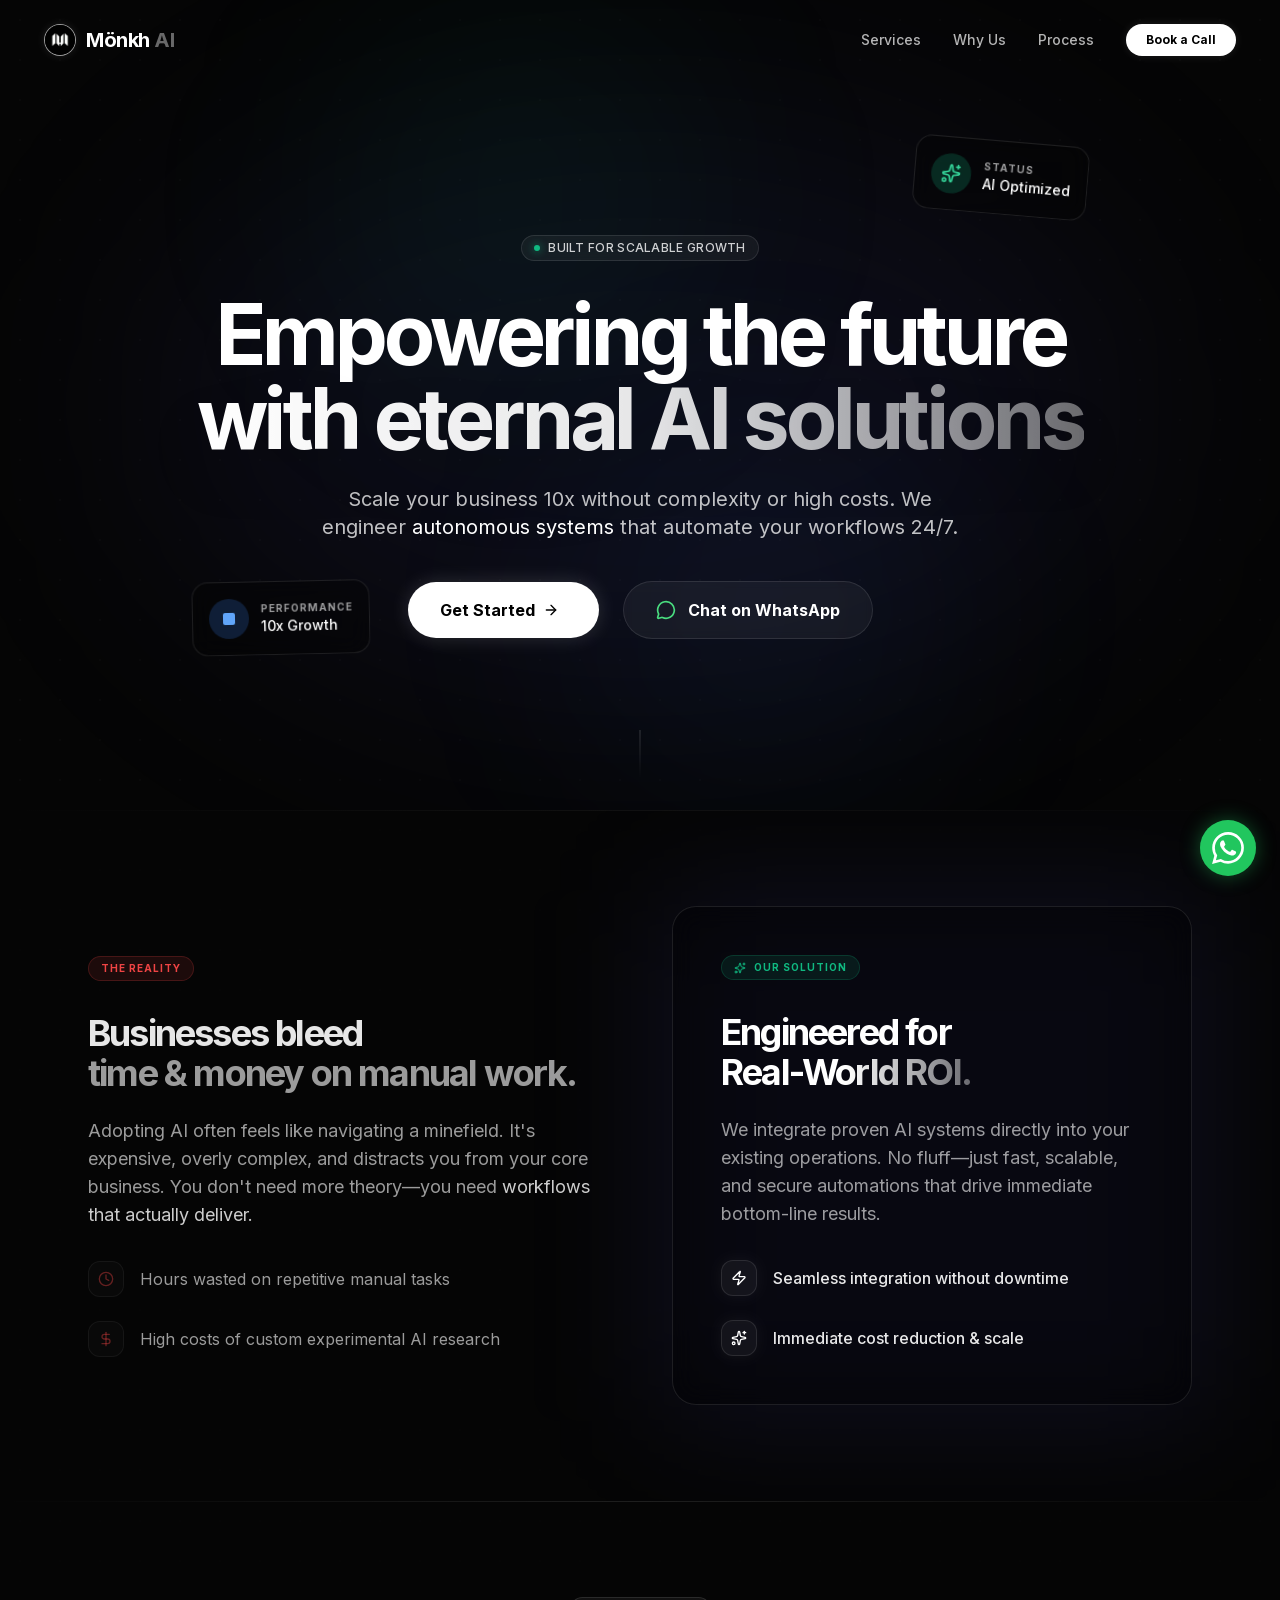
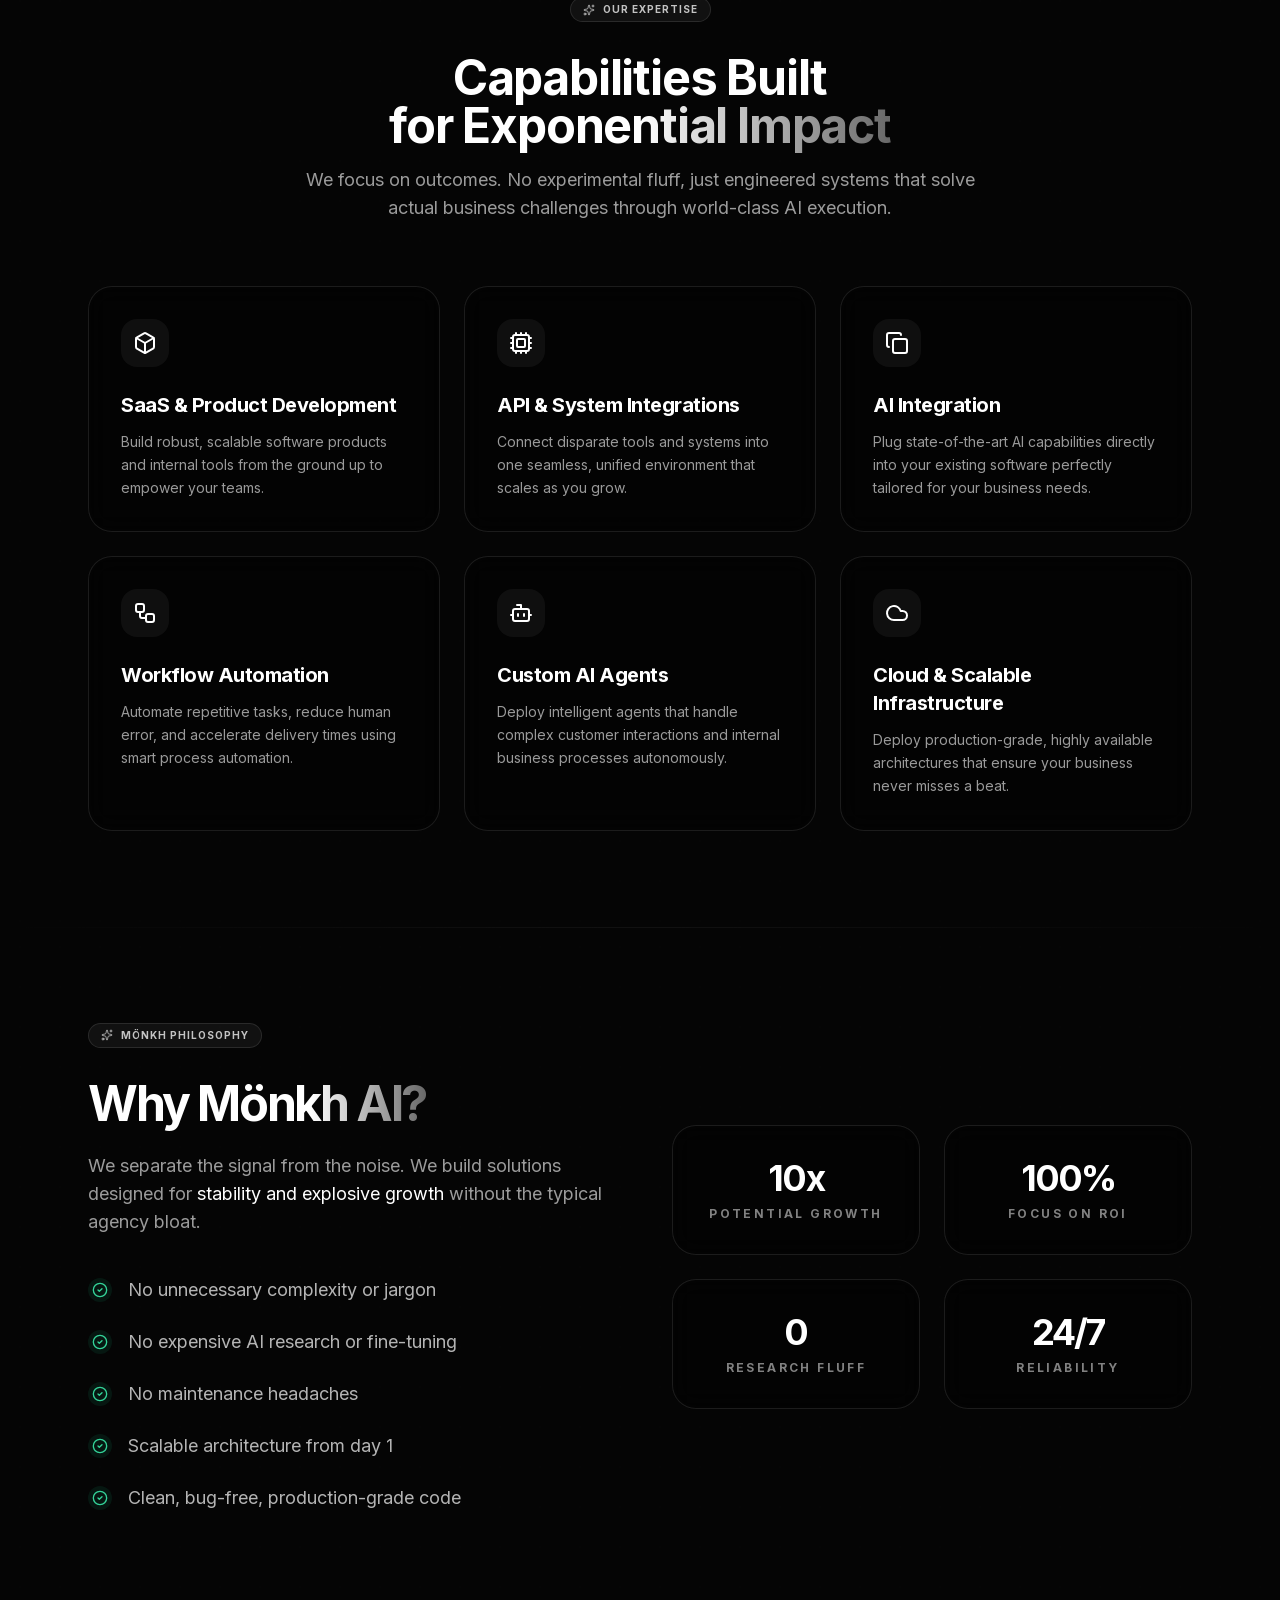
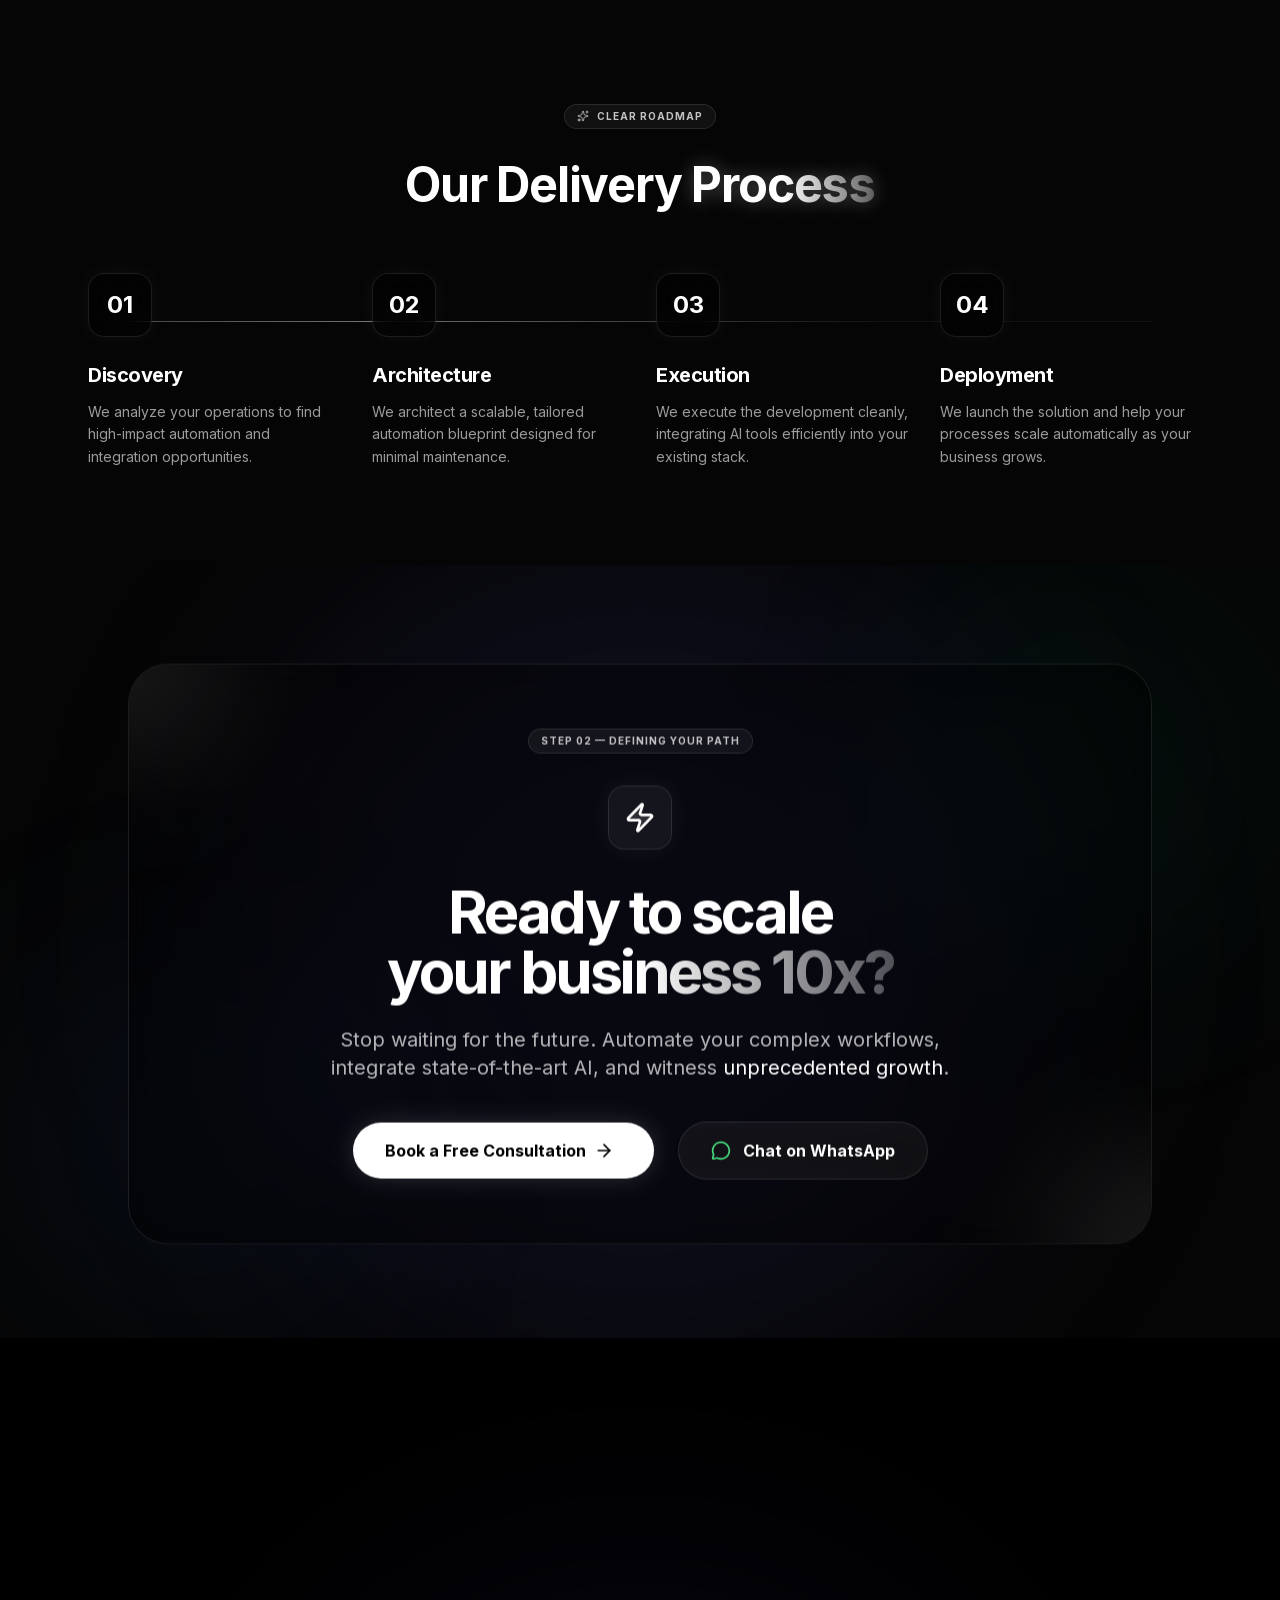
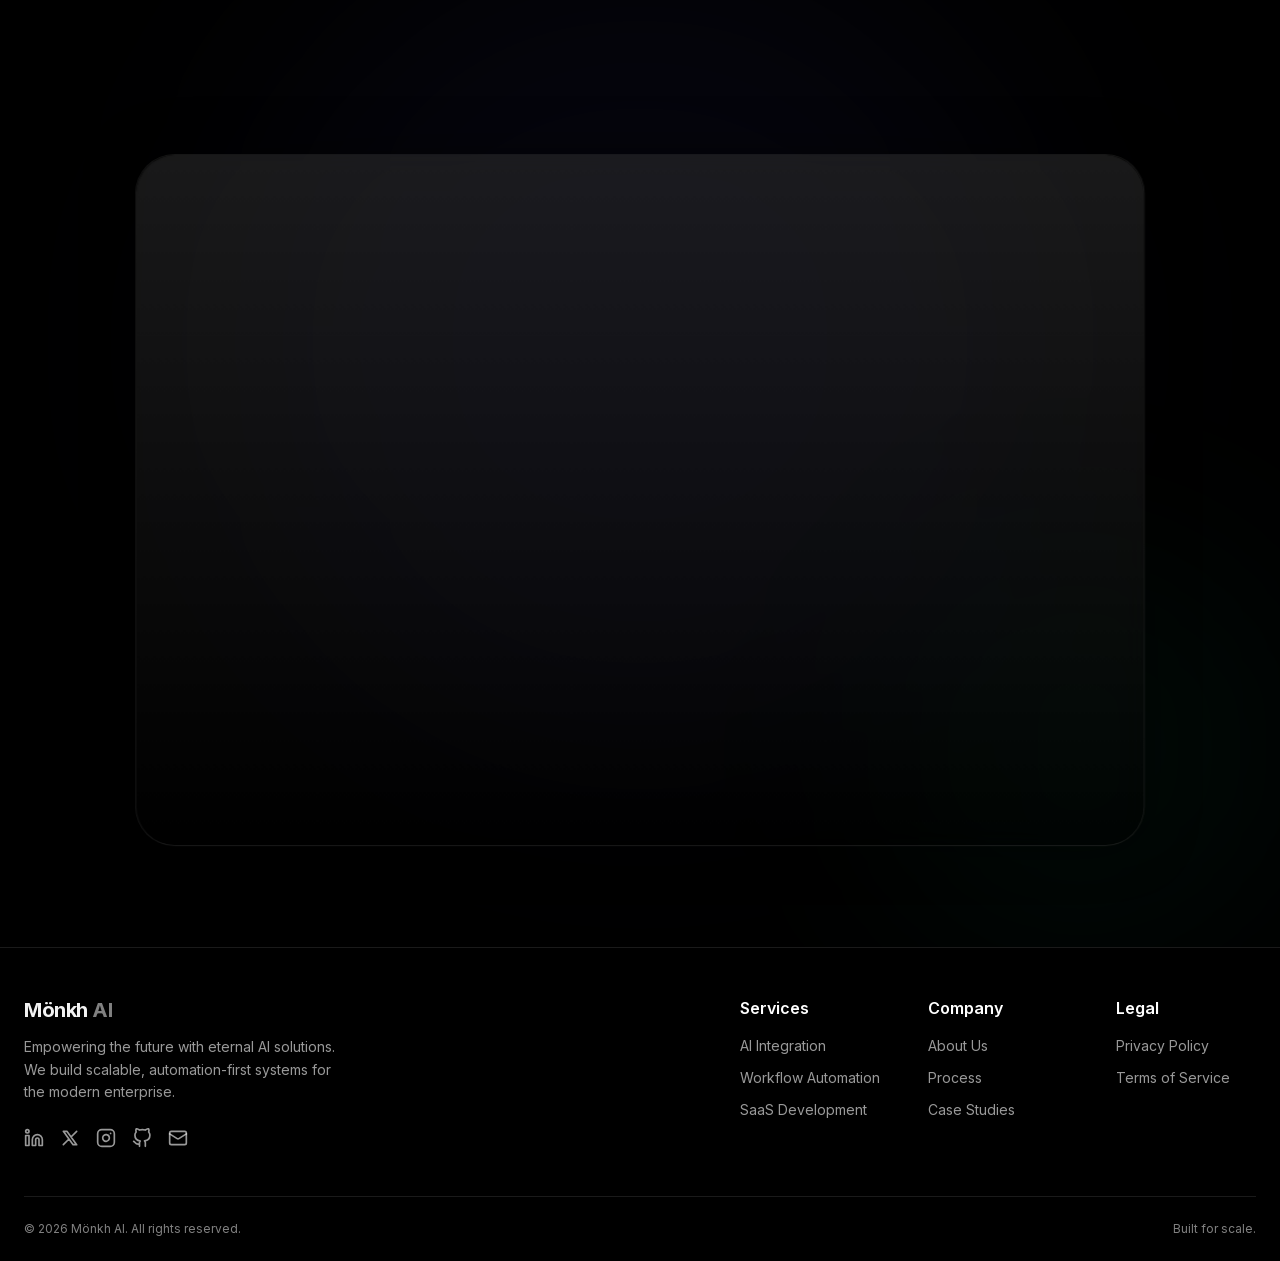
==== commit 5cb4e9a0: "Deploying to main from @ monkhaihq/monkhai-website@8f070fd35bcc4871e24920f83513759dbf4da420 🚀" ====
--- a/index.html
+++ b/index.html
@@ -1 +1 @@
-<!DOCTYPE html><html lang="en" class="dark scroll-smooth"><head><meta charSet="utf-8"/><meta name="viewport" content="width=device-width, initial-scale=1"/><link rel="preload" href="/_next/static/media/e4af272ccee01ff0-s.p.woff2" as="font" crossorigin="" type="font/woff2"/><link rel="preload" as="image" href="/logo.png" fetchPriority="high"/><link rel="stylesheet" href="/_next/static/css/44194fd278185cce.css" data-precedence="next"/><link rel="preload" as="script" fetchPriority="low" href="/_next/static/chunks/webpack-4326b1815af840c5.js"/><script src="/_next/static/chunks/2200cc46-3b264c02f307c332.js" async=""></script><script src="/_next/static/chunks/945-47a47e292cb5f529.js" async=""></script><script src="/_next/static/chunks/main-app-d1f3985dac234931.js" async=""></script><script src="/_next/static/chunks/611-bc16ecc5168a9306.js" async=""></script><script src="/_next/static/chunks/app/page-2bdb5ddb64efedb9.js" async=""></script><script src="/_next/static/chunks/app/layout-ac0559e4728fb355.js" async=""></script><script src="/_next/static/chunks/498-199f27132dba996d.js" async=""></script><script src="/_next/static/chunks/app/not-found-dbce80a23cbe91fb.js" async=""></script><meta http-equiv="Content-Security-Policy" content="default-src &#x27;self&#x27;; script-src &#x27;self&#x27; &#x27;unsafe-inline&#x27; &#x27;unsafe-eval&#x27; https://www.googletagmanager.com https://www.google-analytics.com https://www.clarity.ms https://app.cal.com https://api.cal.com; style-src &#x27;self&#x27; &#x27;unsafe-inline&#x27; https://fonts.googleapis.com https://app.cal.com; img-src &#x27;self&#x27; data: https://www.googletagmanager.com https://www.google-analytics.com https://www.clarity.ms https://app.cal.com; font-src &#x27;self&#x27; https://fonts.gstatic.com; connect-src &#x27;self&#x27; https://www.google-analytics.com https://stats.g.doubleclick.net https://www.clarity.ms https://api.cal.com; frame-src &#x27;self&#x27; https://app.cal.com; base-uri &#x27;self&#x27;; form-action &#x27;self&#x27;; object-src &#x27;none&#x27;;"/><meta http-equiv="X-Content-Type-Options" content="nosniff"/><meta http-equiv="X-Frame-Options" content="DENY"/><meta http-equiv="Referrer-Policy" content="strict-origin-when-cross-origin"/><meta http-equiv="Permissions-Policy" content="camera=(), microphone=(), geolocation=(), interest-cohort=()"/><meta http-equiv="Cross-Origin-Opener-Policy" content="same-origin"/><meta name="apple-mobile-web-app-capable" content="yes"/><meta name="apple-mobile-web-app-status-bar-style" content="black-translucent"/><link rel="canonical" href="https://monkhaihq.github.io"/><meta name="theme-color" media="(prefers-color-scheme: light)" content="#000000"/><meta name="theme-color" media="(prefers-color-scheme: dark)" content="#000000"/><title>Mönkh AI | Empowering the future with eternal AI solutions</title><meta name="description" content="Use AI to grow your business 10x without complexity or high costs. We automate workflows, integrate existing AI tools, and build scalable systems."/><meta name="application-name" content="Mönkh AI"/><meta name="author" content="Mönkh AI Team"/><link rel="manifest" href="/site.webmanifest" crossorigin="use-credentials"/><meta name="generator" content="Next.js"/><meta name="keywords" content="AI,Automation,Workflow,Business Growth,Mönkh AI,Artificial Intelligence"/><meta name="referrer" content="origin-when-cross-origin"/><meta name="creator" content="Mönkh AI"/><meta name="publisher" content="Mönkh AI"/><meta name="robots" content="index, follow"/><meta name="googlebot" content="index, follow, max-video-preview:-1, max-image-preview:large, max-snippet:-1"/><meta property="og:title" content="Mönkh AI | Empowering the future with eternal AI solutions"/><meta property="og:description" content="Use AI to grow your business 10x without complexity or high costs. We automate workflows, integrate existing AI tools, and build scalable systems."/><meta property="og:url" content="https://monkhaihq.github.io"/><meta property="og:site_name" content="Mönkh AI"/><meta property="og:locale" content="en_US"/><meta property="og:image" content="https://monkhaihq.github.io/og-image.png"/><meta property="og:image:width" content="1200"/><meta property="og:image:height" content="630"/><meta property="og:image:alt" content="Mönkh AI - Empowering the future with eternal AI solutions"/><meta property="og:type" content="website"/><meta name="twitter:card" content="summary_large_image"/><meta name="twitter:creator" content="@monkhai"/><meta name="twitter:title" content="Mönkh AI | Empowering the future with eternal AI solutions"/><meta name="twitter:description" content="Use AI to grow your business 10x without complexity or high costs. We automate workflows, integrate existing AI tools, and build scalable systems."/><meta name="twitter:image" content="https://monkhaihq.github.io/og-image.png"/><link rel="icon" href="/favicon-32x32.png" sizes="32x32" type="image/png"/><link rel="icon" href="/favicon-16x16.png" sizes="16x16" type="image/png"/><link rel="icon" href="/favicon.ico" sizes="any"/><link rel="apple-touch-icon" href="/apple-touch-icon.png" sizes="180x180" type="image/png"/><meta name="next-size-adjust"/><script src="/_next/static/chunks/polyfills-42372ed130431b0a.js" noModule=""></script></head><body class="__variable_f367f3 font-sans antialiased bg-background text-foreground selection:bg-white/20"><noscript><iframe src="https://www.googletagmanager.com/ns.html?id=GTM-MVXX897N" height="0" width="0" style="display:none;visibility:hidden"></iframe></noscript><script type="application/ld+json">{"@context":"https://schema.org","@type":"Organization","name":"Mönkh AI","url":"https://monkhaihq.github.io","logo":"https://monkhaihq.github.io/logo.png","description":"Empowering the future with eternal AI solutions. We automate workflows, integrate existing AI tools, and build scalable systems.","sameAs":["https://www.linkedin.com/company/monkhai","https://x.com/monkhaihq","https://instagram.com/monkhaihq","https://github.com/monkhaihq"]}</script><main class="min-h-screen bg-background relative overflow-hidden flex flex-col"><nav class="fixed top-0 left-0 right-0 z-50 transition-all duration-500 py-4"><div class="container mx-auto px-6 max-w-7xl"><div class="flex items-center justify-between transition-all duration-500 rounded-full px-5 py-2 bg-transparent"><a href="#" class="flex items-center gap-2.5 text-xl font-bold tracking-tight group"><div class="relative w-8 h-8 rounded-full border border-white/60 shadow-[0_0_10px_rgba(255,255,255,0.1)] overflow-hidden bg-black flex-shrink-0 transition-all duration-500 group-hover:scale-110 group-hover:shadow-[0_0_15px_rgba(255,255,255,0.3)]"><img alt="Mönkh AI Logo" fetchPriority="high" width="32" height="32" decoding="async" data-nimg="1" class="object-cover" style="color:transparent" src="/logo.png"/></div><span class="text-white">Mönkh <span class="text-white/40 group-hover:text-white/60 transition-colors">AI</span></span></a><div class="hidden md:flex items-center space-x-8"><a href="#services" class="text-sm font-medium text-white/70 hover:text-white transition-all hover:scale-105">Services</a><a href="#why-us" class="text-sm font-medium text-white/70 hover:text-white transition-all hover:scale-105">Why Us</a><a href="#process" class="text-sm font-medium text-white/70 hover:text-white transition-all hover:scale-105">Process</a><a href="#contact" class="relative px-5 py-2 rounded-full bg-white text-black text-xs font-bold hover:scale-105 transition-all overflow-hidden group shadow-[0_0_10px_rgba(255,255,255,0.1)]"><span class="relative z-10">Book a Call</span><div class="absolute inset-0 shimmer opacity-0 group-hover:opacity-100 transition-opacity"></div></a></div><button class="md:hidden text-white w-10 h-10 flex items-center justify-center rounded-full bg-white/5 border border-white/10" aria-label="Toggle menu"><svg xmlns="http://www.w3.org/2000/svg" width="20" height="20" viewBox="0 0 24 24" fill="none" stroke="currentColor" stroke-width="2" stroke-linecap="round" stroke-linejoin="round" class="lucide lucide-menu" aria-hidden="true"><path d="M4 5h16"></path><path d="M4 12h16"></path><path d="M4 19h16"></path></svg></button></div></div></nav><div class="flex-grow"><section class="relative pt-32 pb-16 md:pt-40 md:pb-24 overflow-hidden flex flex-col items-center justify-center min-h-[90vh] bg-[#050505]"><div class="absolute inset-0 grid-pattern opacity-[0.15] pointer-events-none "></div><div class="absolute top-1/2 left-1/2 -translate-x-1/2 -translate-y-1/2 w-[1000px] h-[600px] bg-indigo-500/[0.08] rounded-[100%] blur-[120px] pointer-events-none opacity-50" style="opacity:0"></div><div class="absolute top-0 left-1/4 w-[400px] h-[400px] bg-emerald-500/[0.05] rounded-full blur-[100px] pointer-events-none animate-pulse"></div><div class="absolute bottom-0 right-1/4 w-[400px] h-[400px] bg-blue-500/[0.05] rounded-full blur-[100px] pointer-events-none animate-pulse"></div><div class="absolute top-40 right-[15%] hidden lg:block"><div class="glass p-4 rounded-2xl flex items-center gap-3 backdrop-blur-xl border-white/20"><div class="w-10 h-10 rounded-full bg-emerald-500/20 flex items-center justify-center"><svg xmlns="http://www.w3.org/2000/svg" width="24" height="24" viewBox="0 0 24 24" fill="none" stroke="currentColor" stroke-width="2" stroke-linecap="round" stroke-linejoin="round" class="lucide lucide-sparkles w-5 h-5 text-emerald-400" aria-hidden="true"><path d="M11.017 2.814a1 1 0 0 1 1.966 0l1.051 5.558a2 2 0 0 0 1.594 1.594l5.558 1.051a1 1 0 0 1 0 1.966l-5.558 1.051a2 2 0 0 0-1.594 1.594l-1.051 5.558a1 1 0 0 1-1.966 0l-1.051-5.558a2 2 0 0 0-1.594-1.594l-5.558-1.051a1 1 0 0 1 0-1.966l5.558-1.051a2 2 0 0 0 1.594-1.594z"></path><path d="M20 2v4"></path><path d="M22 4h-4"></path><circle cx="4" cy="20" r="2"></circle></svg></div><div><div class="text-[10px] text-white/60 uppercase tracking-widest font-bold">Status</div><div class="text-sm font-medium text-white">AI Optimized</div></div></div></div><div class="absolute bottom-40 left-[15%] hidden lg:block"><div class="glass p-4 rounded-2xl flex items-center gap-3 backdrop-blur-xl border-white/20"><div class="w-10 h-10 rounded-full bg-blue-500/20 flex items-center justify-center"><div class="w-3 h-3 bg-blue-400 rounded-sm animate-spin"></div></div><div><div class="text-[10px] text-white/60 uppercase tracking-widest font-bold">Performance</div><div class="text-sm font-medium text-white">10x Growth</div></div></div></div><div class="container px-6 relative z-10 max-w-5xl mx-auto flex flex-col items-center text-center"><div class="inline-flex items-center space-x-2 bg-white/5 border border-white/10 rounded-full px-3 py-1 mb-8 backdrop-blur-md" style="opacity:0;transform:translateY(20px)"><span class="w-1.5 h-1.5 rounded-full bg-emerald-500 animate-pulse shadow-[0_0_8px_rgba(16,185,129,0.8)]"></span><span class="text-[10px] md:text-xs font-medium text-white/80 tracking-wide uppercase">Built for scalable growth</span></div><h1 class="text-4xl md:text-6xl lg:text-[84px] font-bold tracking-tighter mb-6 leading-[0.95] text-white" style="opacity:0.1;transform:scale(0.98)">Empowering the future <br class="hidden md:block"/><span class="text-transparent bg-clip-text bg-gradient-to-r from-white via-white/90 to-white/40 drop-shadow-2xl">with eternal AI solutions</span></h1><p class="text-base md:text-xl text-white/75 max-w-2xl mb-10 leading-relaxed" style="opacity:0;transform:translateY(20px)">Scale your business 10x without complexity or high costs. We engineer <span class="text-white">autonomous systems</span> that automate your workflows 24/7.</p><div class="flex flex-col sm:flex-row items-center gap-6 w-full sm:w-auto" style="opacity:0;transform:translateY(20px)"><a href="#contact" class="relative w-full sm:w-auto px-8 py-4 rounded-full bg-white text-black font-bold text-base hover:scale-105 transition-all flex items-center justify-center gap-2 group overflow-hidden shadow-[0_0_20px_rgba(255,255,255,0.15)]"><span class="relative z-10">Get Started</span><svg xmlns="http://www.w3.org/2000/svg" width="24" height="24" viewBox="0 0 24 24" fill="none" stroke="currentColor" stroke-width="2" stroke-linecap="round" stroke-linejoin="round" class="lucide lucide-arrow-right w-4 h-4 group-hover:translate-x-1 transition-transform relative z-10" aria-hidden="true"><path d="M5 12h14"></path><path d="m12 5 7 7-7 7"></path></svg><div class="absolute inset-0 shimmer opacity-0 group-hover:opacity-100 transition-opacity"></div></a><a href="https://wa.me/+919589634071?text=Hi%20M%C3%B6nkh%20AI!%20I&#x27;m%20ready%20to%20automate%20my%20business%20with%20AI%20and%20scale%20to%20the%20next%20level.%20Let&#x27;s%20chat!" target="_blank" rel="noopener noreferrer" class="w-full sm:w-auto px-8 py-4 rounded-full bg-white/5 text-white font-bold text-base hover:bg-white/10 border border-white/10 transition-all flex items-center justify-center gap-3 backdrop-blur-sm group"><svg xmlns="http://www.w3.org/2000/svg" width="24" height="24" viewBox="0 0 24 24" fill="none" stroke="currentColor" stroke-width="2" stroke-linecap="round" stroke-linejoin="round" class="lucide lucide-message-circle w-5 h-5 text-green-400 group-hover:scale-110 transition-transform" aria-hidden="true"><path d="M2.992 16.342a2 2 0 0 1 .094 1.167l-1.065 3.29a1 1 0 0 0 1.236 1.168l3.413-.998a2 2 0 0 1 1.099.092 10 10 0 1 0-4.777-4.719"></path></svg>Chat on WhatsApp</a></div></div><div class="absolute bottom-8 left-1/2 -translate-x-1/2 flex flex-col items-center gap-2" style="opacity:0"><div class="w-[1px] h-12 bg-gradient-to-b from-white/20 to-transparent"></div></div></section><!--$--><section class="py-24 relative overflow-hidden bg-[#050505]"><div class="absolute inset-0 grid-pattern opacity-[0.03] pointer-events-none "></div><div class="absolute top-0 left-1/2 -translate-x-1/2 w-full h-[1px] bg-gradient-to-r from-transparent via-white/5 to-transparent"></div><div class="container mx-auto px-6 max-w-6xl relative z-10"><div class="grid md:grid-cols-2 gap-16 items-center"><div style="opacity:0;transform:translateX(-30px)"><div class="inline-flex items-center gap-2 px-3 py-1 rounded-full border text-[10px] font-bold uppercase tracking-widest mb-8 bg-red-500/10 border-red-500/20 text-red-500 " style="opacity:0;transform:translateY(10px)">The Reality</div><h2 class="text-3xl md:text-4xl font-bold mb-6 tracking-tighter leading-tight text-white/90">Businesses bleed <br/><span class="text-white/60">time &amp; money on manual work.</span></h2><p class="text-white/60 text-base md:text-lg mb-8 leading-relaxed">Adopting AI often feels like navigating a minefield. It&#x27;s expensive, overly complex, and distracts you from your core business. You don&#x27;t need more theory—you need <span class="text-white/80">workflows that actually deliver.</span></p><ul class="space-y-6"><li class="flex items-center gap-4 text-white/60"><div class="w-9 h-9 rounded-xl bg-white/[0.02] border border-white/[0.05] flex items-center justify-center"><svg xmlns="http://www.w3.org/2000/svg" width="24" height="24" viewBox="0 0 24 24" fill="none" stroke="currentColor" stroke-width="2" stroke-linecap="round" stroke-linejoin="round" class="lucide lucide-clock w-4 h-4 text-red-500/40" aria-hidden="true"><circle cx="12" cy="12" r="10"></circle><path d="M12 6v6l4 2"></path></svg></div><span class="text-base">Hours wasted on repetitive manual tasks</span></li><li class="flex items-center gap-4 text-white/60"><div class="w-9 h-9 rounded-xl bg-white/[0.02] border border-white/[0.05] flex items-center justify-center"><svg xmlns="http://www.w3.org/2000/svg" width="24" height="24" viewBox="0 0 24 24" fill="none" stroke="currentColor" stroke-width="2" stroke-linecap="round" stroke-linejoin="round" class="lucide lucide-dollar-sign w-4 h-4 text-red-500/40" aria-hidden="true"><line x1="12" x2="12" y1="2" y2="22"></line><path d="M17 5H9.5a3.5 3.5 0 0 0 0 7h5a3.5 3.5 0 0 1 0 7H6"></path></svg></div><span class="text-base">High costs of custom experimental AI research</span></li></ul></div><div class="relative" style="opacity:0;transform:translateX(30px)"><div class="absolute -inset-4 bg-indigo-500/10 rounded-3xl blur-3xl -z-10 animate-pulse"></div><div class="glass p-8 md:p-12 rounded-3xl border-white/10 relative overflow-hidden group"><div class="absolute inset-0 shimmer opacity-[0.02] group-hover:opacity-[0.05] transition-opacity pointer-events-none"></div><div class="inline-flex items-center gap-2 px-3 py-1 rounded-full border text-[10px] font-bold uppercase tracking-widest mb-8 bg-emerald-500/10 border-emerald-500/20 text-emerald-500 " style="opacity:0;transform:translateY(10px)"><svg xmlns="http://www.w3.org/2000/svg" width="24" height="24" viewBox="0 0 24 24" fill="none" stroke="currentColor" stroke-width="2" stroke-linecap="round" stroke-linejoin="round" class="lucide lucide-sparkles w-3 h-3 text-emerald-500" aria-hidden="true"><path d="M11.017 2.814a1 1 0 0 1 1.966 0l1.051 5.558a2 2 0 0 0 1.594 1.594l5.558 1.051a1 1 0 0 1 0 1.966l-5.558 1.051a2 2 0 0 0-1.594 1.594l-1.051 5.558a1 1 0 0 1-1.966 0l-1.051-5.558a2 2 0 0 0-1.594-1.594l-5.558-1.051a1 1 0 0 1 0-1.966l5.558-1.051a2 2 0 0 0 1.594-1.594z"></path><path d="M20 2v4"></path><path d="M22 4h-4"></path><circle cx="4" cy="20" r="2"></circle></svg>Our Solution</div><h2 class="text-3xl md:text-4xl font-bold mb-6 tracking-tighter leading-tight text-white">Engineered for <br/><span class="text-transparent bg-clip-text bg-gradient-to-r from-white via-white to-white/40">Real-World ROI.</span></h2><p class="text-white/60 text-base md:text-lg mb-8 leading-relaxed">We integrate proven AI systems directly into your existing operations. No fluff—just fast, scalable, and secure automations that drive immediate bottom-line results.</p><ul class="space-y-6"><li class="flex items-center gap-4 text-white/90"><div class="w-9 h-9 rounded-xl bg-white/5 border border-white/10 flex items-center justify-center shadow-[0_0_15px_rgba(255,255,255,0.05)]"><svg xmlns="http://www.w3.org/2000/svg" width="24" height="24" viewBox="0 0 24 24" fill="none" stroke="currentColor" stroke-width="2" stroke-linecap="round" stroke-linejoin="round" class="lucide lucide-zap w-4 h-4 text-white" aria-hidden="true"><path d="M4 14a1 1 0 0 1-.78-1.63l9.9-10.2a.5.5 0 0 1 .86.46l-1.92 6.02A1 1 0 0 0 13 10h7a1 1 0 0 1 .78 1.63l-9.9 10.2a.5.5 0 0 1-.86-.46l1.92-6.02A1 1 0 0 0 11 14z"></path></svg></div><span class="text-base font-medium">Seamless integration without downtime</span></li><li class="flex items-center gap-4 text-white/90"><div class="w-9 h-9 rounded-xl bg-white/5 border border-white/10 flex items-center justify-center shadow-[0_0_15px_rgba(255,255,255,0.05)]"><svg xmlns="http://www.w3.org/2000/svg" width="24" height="24" viewBox="0 0 24 24" fill="none" stroke="currentColor" stroke-width="2" stroke-linecap="round" stroke-linejoin="round" class="lucide lucide-sparkles w-4 h-4 text-white" aria-hidden="true"><path d="M11.017 2.814a1 1 0 0 1 1.966 0l1.051 5.558a2 2 0 0 0 1.594 1.594l5.558 1.051a1 1 0 0 1 0 1.966l-5.558 1.051a2 2 0 0 0-1.594 1.594l-1.051 5.558a1 1 0 0 1-1.966 0l-1.051-5.558a2 2 0 0 0-1.594-1.594l-5.558-1.051a1 1 0 0 1 0-1.966l5.558-1.051a2 2 0 0 0 1.594-1.594z"></path><path d="M20 2v4"></path><path d="M22 4h-4"></path><circle cx="4" cy="20" r="2"></circle></svg></div><span class="text-base font-medium">Immediate cost reduction &amp; scale</span></li></ul></div></div></div></div></section><!--/$--><!--$--><section id="services" class="py-24 relative overflow-hidden bg-[#050505]"><div class="absolute inset-0 grid-pattern opacity-[0.05] pointer-events-none "></div><div class="absolute top-0 left-1/2 -translate-x-1/2 w-full h-[1px] bg-gradient-to-r from-transparent via-white/10 to-transparent"></div><div class="container mx-auto px-6 max-w-6xl relative z-10"><div class="text-center mb-16 max-w-2xl mx-auto"><div class="inline-flex items-center gap-2 px-3 py-1 rounded-full border text-[10px] font-bold uppercase tracking-widest mb-8 bg-white/5 border-white/10 text-white/75 " style="opacity:0;transform:translateY(10px)"><svg xmlns="http://www.w3.org/2000/svg" width="24" height="24" viewBox="0 0 24 24" fill="none" stroke="currentColor" stroke-width="2" stroke-linecap="round" stroke-linejoin="round" class="lucide lucide-sparkles w-3 h-3 text-white/60" aria-hidden="true"><path d="M11.017 2.814a1 1 0 0 1 1.966 0l1.051 5.558a2 2 0 0 0 1.594 1.594l5.558 1.051a1 1 0 0 1 0 1.966l-5.558 1.051a2 2 0 0 0-1.594 1.594l-1.051 5.558a1 1 0 0 1-1.966 0l-1.051-5.558a2 2 0 0 0-1.594-1.594l-5.558-1.051a1 1 0 0 1 0-1.966l5.558-1.051a2 2 0 0 0 1.594-1.594z"></path><path d="M20 2v4"></path><path d="M22 4h-4"></path><circle cx="4" cy="20" r="2"></circle></svg>Our Expertise</div><h2 class="text-3xl md:text-5xl font-bold mb-4 tracking-tight text-white" style="opacity:0;transform:translateY(20px)">Capabilities Built <br/><span class="text-transparent bg-clip-text bg-gradient-to-r from-white via-white to-white/40">for Exponential Impact</span></h2><p class="text-white/60 text-base md:text-lg leading-relaxed" style="opacity:0;transform:translateY(20px)">We focus on outcomes. No experimental fluff, just engineered systems that solve actual business challenges through world-class AI execution.</p></div><div class="grid md:grid-cols-2 lg:grid-cols-3 gap-6"><div class="group relative glass p-8 rounded-3xl transition-all duration-500 border-white/[0.05] hover:border-white/20 hover:bg-white/[0.03] overflow-hidden" style="opacity:0;transform:translateY(20px)"><div class="absolute inset-0 shimmer opacity-0 group-hover:opacity-[0.03] transition-opacity pointer-events-none"></div><div class="relative z-10"><div class="w-12 h-12 rounded-2xl bg-white/5 flex items-center justify-center mb-6 group-hover:scale-110 group-hover:bg-white/10 transition-all duration-500"><svg xmlns="http://www.w3.org/2000/svg" width="24" height="24" viewBox="0 0 24 24" fill="none" stroke="currentColor" stroke-width="2" stroke-linecap="round" stroke-linejoin="round" class="lucide lucide-box w-6 h-6 text-white group-hover:text-glow transition-all" aria-hidden="true"><path d="M21 8a2 2 0 0 0-1-1.73l-7-4a2 2 0 0 0-2 0l-7 4A2 2 0 0 0 3 8v8a2 2 0 0 0 1 1.73l7 4a2 2 0 0 0 2 0l7-4A2 2 0 0 0 21 16Z"></path><path d="m3.3 7 8.7 5 8.7-5"></path><path d="M12 22V12"></path></svg></div><h3 class="text-xl font-bold mb-3 text-white group-hover:text-white transition-colors tracking-tight">SaaS &amp; Product Development</h3><p class="text-white/60 group-hover:text-white/80 leading-relaxed text-sm transition-colors">Build robust, scalable software products and internal tools from the ground up to empower your teams.</p></div><div class="absolute bottom-0 left-0 right-0 h-1 bg-gradient-to-r from-transparent via-white/20 to-transparent opacity-0 group-hover:opacity-100 transition-opacity"></div></div><div class="group relative glass p-8 rounded-3xl transition-all duration-500 border-white/[0.05] hover:border-white/20 hover:bg-white/[0.03] overflow-hidden" style="opacity:0;transform:translateY(20px)"><div class="absolute inset-0 shimmer opacity-0 group-hover:opacity-[0.03] transition-opacity pointer-events-none"></div><div class="relative z-10"><div class="w-12 h-12 rounded-2xl bg-white/5 flex items-center justify-center mb-6 group-hover:scale-110 group-hover:bg-white/10 transition-all duration-500"><svg xmlns="http://www.w3.org/2000/svg" width="24" height="24" viewBox="0 0 24 24" fill="none" stroke="currentColor" stroke-width="2" stroke-linecap="round" stroke-linejoin="round" class="lucide lucide-cpu w-6 h-6 text-white group-hover:text-glow transition-all" aria-hidden="true"><path d="M12 20v2"></path><path d="M12 2v2"></path><path d="M17 20v2"></path><path d="M17 2v2"></path><path d="M2 12h2"></path><path d="M2 17h2"></path><path d="M2 7h2"></path><path d="M20 12h2"></path><path d="M20 17h2"></path><path d="M20 7h2"></path><path d="M7 20v2"></path><path d="M7 2v2"></path><rect x="4" y="4" width="16" height="16" rx="2"></rect><rect x="8" y="8" width="8" height="8" rx="1"></rect></svg></div><h3 class="text-xl font-bold mb-3 text-white group-hover:text-white transition-colors tracking-tight">API &amp; System Integrations</h3><p class="text-white/60 group-hover:text-white/80 leading-relaxed text-sm transition-colors">Connect disparate tools and systems into one seamless, unified environment that scales as you grow.</p></div><div class="absolute bottom-0 left-0 right-0 h-1 bg-gradient-to-r from-transparent via-white/20 to-transparent opacity-0 group-hover:opacity-100 transition-opacity"></div></div><div class="group relative glass p-8 rounded-3xl transition-all duration-500 border-white/[0.05] hover:border-white/20 hover:bg-white/[0.03] overflow-hidden" style="opacity:0;transform:translateY(20px)"><div class="absolute inset-0 shimmer opacity-0 group-hover:opacity-[0.03] transition-opacity pointer-events-none"></div><div class="relative z-10"><div class="w-12 h-12 rounded-2xl bg-white/5 flex items-center justify-center mb-6 group-hover:scale-110 group-hover:bg-white/10 transition-all duration-500"><svg xmlns="http://www.w3.org/2000/svg" width="24" height="24" viewBox="0 0 24 24" fill="none" stroke="currentColor" stroke-width="2" stroke-linecap="round" stroke-linejoin="round" class="lucide lucide-copy w-6 h-6 text-white group-hover:text-glow transition-all" aria-hidden="true"><rect width="14" height="14" x="8" y="8" rx="2" ry="2"></rect><path d="M4 16c-1.1 0-2-.9-2-2V4c0-1.1.9-2 2-2h10c1.1 0 2 .9 2 2"></path></svg></div><h3 class="text-xl font-bold mb-3 text-white group-hover:text-white transition-colors tracking-tight">AI Integration</h3><p class="text-white/60 group-hover:text-white/80 leading-relaxed text-sm transition-colors">Plug state-of-the-art AI capabilities directly into your existing software perfectly tailored for your business needs.</p></div><div class="absolute bottom-0 left-0 right-0 h-1 bg-gradient-to-r from-transparent via-white/20 to-transparent opacity-0 group-hover:opacity-100 transition-opacity"></div></div><div class="group relative glass p-8 rounded-3xl transition-all duration-500 border-white/[0.05] hover:border-white/20 hover:bg-white/[0.03] overflow-hidden" style="opacity:0;transform:translateY(20px)"><div class="absolute inset-0 shimmer opacity-0 group-hover:opacity-[0.03] transition-opacity pointer-events-none"></div><div class="relative z-10"><div class="w-12 h-12 rounded-2xl bg-white/5 flex items-center justify-center mb-6 group-hover:scale-110 group-hover:bg-white/10 transition-all duration-500"><svg xmlns="http://www.w3.org/2000/svg" width="24" height="24" viewBox="0 0 24 24" fill="none" stroke="currentColor" stroke-width="2" stroke-linecap="round" stroke-linejoin="round" class="lucide lucide-workflow w-6 h-6 text-white group-hover:text-glow transition-all" aria-hidden="true"><rect width="8" height="8" x="3" y="3" rx="2"></rect><path d="M7 11v4a2 2 0 0 0 2 2h4"></path><rect width="8" height="8" x="13" y="13" rx="2"></rect></svg></div><h3 class="text-xl font-bold mb-3 text-white group-hover:text-white transition-colors tracking-tight">Workflow Automation</h3><p class="text-white/60 group-hover:text-white/80 leading-relaxed text-sm transition-colors">Automate repetitive tasks, reduce human error, and accelerate delivery times using smart process automation.</p></div><div class="absolute bottom-0 left-0 right-0 h-1 bg-gradient-to-r from-transparent via-white/20 to-transparent opacity-0 group-hover:opacity-100 transition-opacity"></div></div><div class="group relative glass p-8 rounded-3xl transition-all duration-500 border-white/[0.05] hover:border-white/20 hover:bg-white/[0.03] overflow-hidden" style="opacity:0;transform:translateY(20px)"><div class="absolute inset-0 shimmer opacity-0 group-hover:opacity-[0.03] transition-opacity pointer-events-none"></div><div class="relative z-10"><div class="w-12 h-12 rounded-2xl bg-white/5 flex items-center justify-center mb-6 group-hover:scale-110 group-hover:bg-white/10 transition-all duration-500"><svg xmlns="http://www.w3.org/2000/svg" width="24" height="24" viewBox="0 0 24 24" fill="none" stroke="currentColor" stroke-width="2" stroke-linecap="round" stroke-linejoin="round" class="lucide lucide-bot w-6 h-6 text-white group-hover:text-glow transition-all" aria-hidden="true"><path d="M12 8V4H8"></path><rect width="16" height="12" x="4" y="8" rx="2"></rect><path d="M2 14h2"></path><path d="M20 14h2"></path><path d="M15 13v2"></path><path d="M9 13v2"></path></svg></div><h3 class="text-xl font-bold mb-3 text-white group-hover:text-white transition-colors tracking-tight">Custom AI Agents</h3><p class="text-white/60 group-hover:text-white/80 leading-relaxed text-sm transition-colors">Deploy intelligent agents that handle complex customer interactions and internal business processes autonomously.</p></div><div class="absolute bottom-0 left-0 right-0 h-1 bg-gradient-to-r from-transparent via-white/20 to-transparent opacity-0 group-hover:opacity-100 transition-opacity"></div></div><div class="group relative glass p-8 rounded-3xl transition-all duration-500 border-white/[0.05] hover:border-white/20 hover:bg-white/[0.03] overflow-hidden" style="opacity:0;transform:translateY(20px)"><div class="absolute inset-0 shimmer opacity-0 group-hover:opacity-[0.03] transition-opacity pointer-events-none"></div><div class="relative z-10"><div class="w-12 h-12 rounded-2xl bg-white/5 flex items-center justify-center mb-6 group-hover:scale-110 group-hover:bg-white/10 transition-all duration-500"><svg xmlns="http://www.w3.org/2000/svg" width="24" height="24" viewBox="0 0 24 24" fill="none" stroke="currentColor" stroke-width="2" stroke-linecap="round" stroke-linejoin="round" class="lucide lucide-cloud w-6 h-6 text-white group-hover:text-glow transition-all" aria-hidden="true"><path d="M17.5 19H9a7 7 0 1 1 6.71-9h1.79a4.5 4.5 0 1 1 0 9Z"></path></svg></div><h3 class="text-xl font-bold mb-3 text-white group-hover:text-white transition-colors tracking-tight">Cloud &amp; Scalable Infrastructure</h3><p class="text-white/60 group-hover:text-white/80 leading-relaxed text-sm transition-colors">Deploy production-grade, highly available architectures that ensure your business never misses a beat.</p></div><div class="absolute bottom-0 left-0 right-0 h-1 bg-gradient-to-r from-transparent via-white/20 to-transparent opacity-0 group-hover:opacity-100 transition-opacity"></div></div></div></div></section><!--/$--><!--$--><section id="why-us" class="py-24 relative overflow-hidden bg-[#050505]"><div class="absolute inset-0 grid-pattern opacity-[0.03] pointer-events-none "></div><div class="absolute top-0 left-1/2 -translate-x-1/2 w-full h-[1px] bg-gradient-to-r from-transparent via-white/5 to-transparent"></div><div class="container mx-auto px-6 max-w-6xl relative z-10"><div class="grid lg:grid-cols-2 gap-16 items-center"><div style="opacity:0;transform:translateX(-30px)"><div class="inline-flex items-center gap-2 px-3 py-1 rounded-full border text-[10px] font-bold uppercase tracking-widest mb-8 bg-white/5 border-white/10 text-white/75 " style="opacity:0;transform:translateY(10px)"><svg xmlns="http://www.w3.org/2000/svg" width="24" height="24" viewBox="0 0 24 24" fill="none" stroke="currentColor" stroke-width="2" stroke-linecap="round" stroke-linejoin="round" class="lucide lucide-sparkles w-3 h-3 text-white/60" aria-hidden="true"><path d="M11.017 2.814a1 1 0 0 1 1.966 0l1.051 5.558a2 2 0 0 0 1.594 1.594l5.558 1.051a1 1 0 0 1 0 1.966l-5.558 1.051a2 2 0 0 0-1.594 1.594l-1.051 5.558a1 1 0 0 1-1.966 0l-1.051-5.558a2 2 0 0 0-1.594-1.594l-5.558-1.051a1 1 0 0 1 0-1.966l5.558-1.051a2 2 0 0 0 1.594-1.594z"></path><path d="M20 2v4"></path><path d="M22 4h-4"></path><circle cx="4" cy="20" r="2"></circle></svg>Mönkh Philosophy</div><h2 class="text-3xl md:text-5xl font-bold mb-6 tracking-tighter leading-tight text-white">Why <span class="text-transparent bg-clip-text bg-gradient-to-r from-white via-white to-white/40">Mönkh AI?</span></h2><p class="text-white/60 text-base md:text-lg mb-10 max-w-xl leading-relaxed">We separate the signal from the noise. We build solutions designed for <span class="text-white">stability and explosive growth</span> without the typical agency bloat.</p><ul class="space-y-6"><li class="flex items-center gap-4 text-lg" style="opacity:0;transform:translateX(-20px)"><div class="w-6 h-6 rounded-full bg-emerald-500/10 flex items-center justify-center"><svg xmlns="http://www.w3.org/2000/svg" width="24" height="24" viewBox="0 0 24 24" fill="none" stroke="currentColor" stroke-width="2" stroke-linecap="round" stroke-linejoin="round" class="lucide lucide-circle-check w-4 h-4 text-emerald-400 shrink-0" aria-hidden="true"><circle cx="12" cy="12" r="10"></circle><path d="m9 12 2 2 4-4"></path></svg></div><span class="text-white/70">No unnecessary complexity or jargon</span></li><li class="flex items-center gap-4 text-lg" style="opacity:0;transform:translateX(-20px)"><div class="w-6 h-6 rounded-full bg-emerald-500/10 flex items-center justify-center"><svg xmlns="http://www.w3.org/2000/svg" width="24" height="24" viewBox="0 0 24 24" fill="none" stroke="currentColor" stroke-width="2" stroke-linecap="round" stroke-linejoin="round" class="lucide lucide-circle-check w-4 h-4 text-emerald-400 shrink-0" aria-hidden="true"><circle cx="12" cy="12" r="10"></circle><path d="m9 12 2 2 4-4"></path></svg></div><span class="text-white/70">No expensive AI research or fine-tuning</span></li><li class="flex items-center gap-4 text-lg" style="opacity:0;transform:translateX(-20px)"><div class="w-6 h-6 rounded-full bg-emerald-500/10 flex items-center justify-center"><svg xmlns="http://www.w3.org/2000/svg" width="24" height="24" viewBox="0 0 24 24" fill="none" stroke="currentColor" stroke-width="2" stroke-linecap="round" stroke-linejoin="round" class="lucide lucide-circle-check w-4 h-4 text-emerald-400 shrink-0" aria-hidden="true"><circle cx="12" cy="12" r="10"></circle><path d="m9 12 2 2 4-4"></path></svg></div><span class="text-white/70">No maintenance headaches</span></li><li class="flex items-center gap-4 text-lg" style="opacity:0;transform:translateX(-20px)"><div class="w-6 h-6 rounded-full bg-emerald-500/10 flex items-center justify-center"><svg xmlns="http://www.w3.org/2000/svg" width="24" height="24" viewBox="0 0 24 24" fill="none" stroke="currentColor" stroke-width="2" stroke-linecap="round" stroke-linejoin="round" class="lucide lucide-circle-check w-4 h-4 text-emerald-400 shrink-0" aria-hidden="true"><circle cx="12" cy="12" r="10"></circle><path d="m9 12 2 2 4-4"></path></svg></div><span class="text-white/70">Scalable architecture from day 1</span></li><li class="flex items-center gap-4 text-lg" style="opacity:0;transform:translateX(-20px)"><div class="w-6 h-6 rounded-full bg-emerald-500/10 flex items-center justify-center"><svg xmlns="http://www.w3.org/2000/svg" width="24" height="24" viewBox="0 0 24 24" fill="none" stroke="currentColor" stroke-width="2" stroke-linecap="round" stroke-linejoin="round" class="lucide lucide-circle-check w-4 h-4 text-emerald-400 shrink-0" aria-hidden="true"><circle cx="12" cy="12" r="10"></circle><path d="m9 12 2 2 4-4"></path></svg></div><span class="text-white/70">Clean, bug-free, production-grade code</span></li></ul></div><div class="grid grid-cols-2 gap-6"><div class="group glass p-6 md:p-8 rounded-3xl flex flex-col items-center justify-center text-center border-white/[0.05] hover:border-white/20 hover:bg-white/[0.02] transition-all relative overflow-hidden" style="opacity:0;transform:scale(0.9)"><div class="absolute inset-0 shimmer opacity-0 group-hover:opacity-[0.03] transition-opacity pointer-events-none"></div><div class="text-3xl md:text-4xl font-bold text-white mb-2 group-hover:text-glow transition-all tracking-tighter">10x</div><div class="text-xs font-bold text-white/50 uppercase tracking-[0.2em] group-hover:text-white/70 transition-colors">Potential Growth</div></div><div class="group glass p-6 md:p-8 rounded-3xl flex flex-col items-center justify-center text-center border-white/[0.05] hover:border-white/20 hover:bg-white/[0.02] transition-all relative overflow-hidden" style="opacity:0;transform:scale(0.9)"><div class="absolute inset-0 shimmer opacity-0 group-hover:opacity-[0.03] transition-opacity pointer-events-none"></div><div class="text-3xl md:text-4xl font-bold text-white mb-2 group-hover:text-glow transition-all tracking-tighter">100%</div><div class="text-xs font-bold text-white/50 uppercase tracking-[0.2em] group-hover:text-white/70 transition-colors">Focus on ROI</div></div><div class="group glass p-6 md:p-8 rounded-3xl flex flex-col items-center justify-center text-center border-white/[0.05] hover:border-white/20 hover:bg-white/[0.02] transition-all relative overflow-hidden" style="opacity:0;transform:scale(0.9)"><div class="absolute inset-0 shimmer opacity-0 group-hover:opacity-[0.03] transition-opacity pointer-events-none"></div><div class="text-3xl md:text-4xl font-bold text-white mb-2 group-hover:text-glow transition-all tracking-tighter">0</div><div class="text-xs font-bold text-white/50 uppercase tracking-[0.2em] group-hover:text-white/70 transition-colors">Research Fluff</div></div><div class="group glass p-6 md:p-8 rounded-3xl flex flex-col items-center justify-center text-center border-white/[0.05] hover:border-white/20 hover:bg-white/[0.02] transition-all relative overflow-hidden" style="opacity:0;transform:scale(0.9)"><div class="absolute inset-0 shimmer opacity-0 group-hover:opacity-[0.03] transition-opacity pointer-events-none"></div><div class="text-3xl md:text-4xl font-bold text-white mb-2 group-hover:text-glow transition-all tracking-tighter">24/7</div><div class="text-xs font-bold text-white/50 uppercase tracking-[0.2em] group-hover:text-white/70 transition-colors">Reliability</div></div></div></div></div></section><!--/$--><!--$--><section id="process" class="py-24 relative overflow-hidden bg-[#050505]"><div class="absolute inset-0 grid-pattern opacity-[0.03] pointer-events-none "></div><div class="container mx-auto px-6 max-w-6xl relative z-10"><div class="text-center mb-16"><div class="inline-flex items-center gap-2 px-3 py-1 rounded-full border text-[10px] font-bold uppercase tracking-widest mb-8 bg-white/5 border-white/10 text-white/75 " style="opacity:0;transform:translateY(10px)"><svg xmlns="http://www.w3.org/2000/svg" width="24" height="24" viewBox="0 0 24 24" fill="none" stroke="currentColor" stroke-width="2" stroke-linecap="round" stroke-linejoin="round" class="lucide lucide-sparkles w-3 h-3 text-white/60" aria-hidden="true"><path d="M11.017 2.814a1 1 0 0 1 1.966 0l1.051 5.558a2 2 0 0 0 1.594 1.594l5.558 1.051a1 1 0 0 1 0 1.966l-5.558 1.051a2 2 0 0 0-1.594 1.594l-1.051 5.558a1 1 0 0 1-1.966 0l-1.051-5.558a2 2 0 0 0-1.594-1.594l-5.558-1.051a1 1 0 0 1 0-1.966l5.558-1.051a2 2 0 0 0 1.594-1.594z"></path><path d="M20 2v4"></path><path d="M22 4h-4"></path><circle cx="4" cy="20" r="2"></circle></svg>Clear Roadmap</div><h2 class="text-3xl md:text-5xl font-bold mb-6 tracking-tight text-white" style="opacity:0;transform:translateY(20px)">Our Delivery <span class="text-transparent bg-clip-text bg-gradient-to-r from-white via-white to-white/30 text-glow">Process</span></h2></div><div class="grid md:grid-cols-4 gap-8 relative"><div class="hidden md:block absolute top-12 left-10 right-10 h-[1px] overflow-hidden"><div class="w-full h-full bg-gradient-to-r from-transparent via-white/40 to-transparent" style="transform:translateX(-100%)"></div><div class="absolute inset-0 bg-white/5"></div></div><div class="relative z-10 flex flex-col items-center md:items-start text-center md:text-left group" style="opacity:0;transform:translateY(20px)"><div class="w-16 h-16 rounded-2xl glass flex items-center justify-center text-2xl font-bold text-white mb-6 border-white/10 group-hover:border-white/40 group-hover:bg-white/[0.08] transition-all duration-500 hover:scale-110 shadow-[0_0_20px_rgba(255,255,255,0.05)]"><span class="group-hover:text-glow transition-all">01</span></div><h3 class="text-xl font-bold mb-3 text-white tracking-tight">Discovery</h3><p class="text-white/60 group-hover:text-white/80 transition-colors leading-relaxed text-sm">We analyze your operations to find high-impact automation and integration opportunities.</p></div><div class="relative z-10 flex flex-col items-center md:items-start text-center md:text-left group" style="opacity:0;transform:translateY(20px)"><div class="w-16 h-16 rounded-2xl glass flex items-center justify-center text-2xl font-bold text-white mb-6 border-white/10 group-hover:border-white/40 group-hover:bg-white/[0.08] transition-all duration-500 hover:scale-110 shadow-[0_0_20px_rgba(255,255,255,0.05)]"><span class="group-hover:text-glow transition-all">02</span></div><h3 class="text-xl font-bold mb-3 text-white tracking-tight">Architecture</h3><p class="text-white/60 group-hover:text-white/80 transition-colors leading-relaxed text-sm">We architect a scalable, tailored automation blueprint designed for minimal maintenance.</p></div><div class="relative z-10 flex flex-col items-center md:items-start text-center md:text-left group" style="opacity:0;transform:translateY(20px)"><div class="w-16 h-16 rounded-2xl glass flex items-center justify-center text-2xl font-bold text-white mb-6 border-white/10 group-hover:border-white/40 group-hover:bg-white/[0.08] transition-all duration-500 hover:scale-110 shadow-[0_0_20px_rgba(255,255,255,0.05)]"><span class="group-hover:text-glow transition-all">03</span></div><h3 class="text-xl font-bold mb-3 text-white tracking-tight">Execution</h3><p class="text-white/60 group-hover:text-white/80 transition-colors leading-relaxed text-sm">We execute the development cleanly, integrating AI tools efficiently into your existing stack.</p></div><div class="relative z-10 flex flex-col items-center md:items-start text-center md:text-left group" style="opacity:0;transform:translateY(20px)"><div class="w-16 h-16 rounded-2xl glass flex items-center justify-center text-2xl font-bold text-white mb-6 border-white/10 group-hover:border-white/40 group-hover:bg-white/[0.08] transition-all duration-500 hover:scale-110 shadow-[0_0_20px_rgba(255,255,255,0.05)]"><span class="group-hover:text-glow transition-all">04</span></div><h3 class="text-xl font-bold mb-3 text-white tracking-tight">Deployment</h3><p class="text-white/60 group-hover:text-white/80 transition-colors leading-relaxed text-sm">We launch the solution and help your processes scale automatically as your business grows.</p></div></div></div></section><!--/$--><!--$--><section id="contact" class="py-24 relative overflow-hidden bg-[#050505] scroll-mt-24"><div class="absolute top-1/2 left-1/2 -translate-x-1/2 -translate-y-1/2 w-[800px] h-[800px] bg-indigo-500/10 rounded-full blur-[120px] pointer-events-none"></div><div class="absolute top-0 right-0 w-[400px] h-[400px] bg-emerald-500/5 rounded-full blur-[100px] pointer-events-none"></div><div class="absolute bottom-0 left-0 w-[400px] h-[400px] bg-blue-500/5 rounded-full blur-[100px] pointer-events-none"></div><div class="absolute inset-0 grid-pattern opacity-[0.03] pointer-events-none "></div><div class="container mx-auto px-6 relative z-10"><div class="relative glass rounded-[2.5rem] p-10 md:p-16 text-center max-w-5xl mx-auto border-white/10 overflow-hidden" style="opacity:0;transform:translateY(40px)"><div class="absolute -top-24 -left-24 w-48 h-48 bg-white/10 rounded-full blur-3xl"></div><div class="absolute -bottom-24 -right-24 w-48 h-48 bg-white/10 rounded-full blur-3xl"></div><div class="flex flex-col items-center mb-8"><div class="inline-flex items-center gap-2 px-3 py-1 rounded-full border text-[10px] font-bold uppercase tracking-widest mb-8 bg-white/5 border-white/10 text-white/75 mb-4" style="opacity:0;transform:translateY(10px)">Step 02 — Defining Your Path</div><div class="w-16 h-16 rounded-2xl bg-white/5 border border-white/10 flex items-center justify-center shadow-[0_0_20px_rgba(255,255,255,0.05)]" style="opacity:0;transform:scale(0.5)"><svg xmlns="http://www.w3.org/2000/svg" width="24" height="24" viewBox="0 0 24 24" fill="none" stroke="currentColor" stroke-width="2" stroke-linecap="round" stroke-linejoin="round" class="lucide lucide-zap w-8 h-8 text-white fill-white/10" aria-hidden="true"><path d="M4 14a1 1 0 0 1-.78-1.63l9.9-10.2a.5.5 0 0 1 .86.46l-1.92 6.02A1 1 0 0 0 13 10h7a1 1 0 0 1 .78 1.63l-9.9 10.2a.5.5 0 0 1-.86-.46l1.92-6.02A1 1 0 0 0 11 14z"></path></svg></div></div><h2 class="text-4xl md:text-6xl font-bold mb-6 tracking-tighter leading-tight text-white">Ready to scale <br/><span class="text-transparent bg-clip-text bg-gradient-to-r from-white via-white to-white/30">your business 10x?</span></h2><p class="text-base md:text-xl text-white/70 mb-10 max-w-2xl mx-auto leading-relaxed">Stop waiting for the future. Automate your complex workflows, integrate state-of-the-art AI, and witness <span class="text-white">unprecedented growth</span>.</p><div class="flex flex-col sm:flex-row items-center justify-center gap-6"><a href="#booking" class="relative w-full sm:w-auto px-8 py-4 rounded-full bg-white text-black font-bold text-base hover:scale-105 transition-all flex items-center justify-center gap-2 overflow-hidden shadow-[0_0_25px_rgba(255,255,255,0.15)] group"><span class="relative z-10">Book a Free Consultation</span><svg xmlns="http://www.w3.org/2000/svg" width="24" height="24" viewBox="0 0 24 24" fill="none" stroke="currentColor" stroke-width="2" stroke-linecap="round" stroke-linejoin="round" class="lucide lucide-arrow-right w-5 h-5 group-hover:translate-x-1 transition-transform relative z-10" aria-hidden="true"><path d="M5 12h14"></path><path d="m12 5 7 7-7 7"></path></svg><div class="absolute inset-0 shimmer opacity-0 group-hover:opacity-100 transition-opacity"></div></a><a href="https://wa.me/+919589634071?text=Hi%20M%C3%B6nkh%20AI!%20I&#x27;m%20ready%20to%20automate%20my%20business%20with%20AI%20and%20scale%20to%20the%20next%20level.%20Let&#x27;s%20chat!" target="_blank" rel="noopener noreferrer" class="w-full sm:w-auto px-8 py-4 rounded-full bg-white/5 text-white font-bold text-base hover:bg-white/10 border border-white/10 transition-all flex items-center justify-center gap-3 backdrop-blur-md group"><svg xmlns="http://www.w3.org/2000/svg" width="24" height="24" viewBox="0 0 24 24" fill="none" stroke="currentColor" stroke-width="2" stroke-linecap="round" stroke-linejoin="round" class="lucide lucide-message-circle w-5 h-5 text-green-400 group-hover:scale-110 transition-transform" aria-hidden="true"><path d="M2.992 16.342a2 2 0 0 1 .094 1.167l-1.065 3.29a1 1 0 0 0 1.236 1.168l3.413-.998a2 2 0 0 1 1.099.092 10 10 0 1 0-4.777-4.719"></path></svg>Chat on WhatsApp</a></div></div></div></section><!--/$--><!--$--><section id="booking" class="py-24 relative overflow-hidden bg-black"><div class="absolute top-1/2 left-1/2 -translate-x-1/2 -translate-y-1/2 w-[800px] h-[800px] bg-indigo-500/5 rounded-full blur-[120px] pointer-events-none"></div><div class="absolute bottom-0 right-0 w-[400px] h-[400px] bg-emerald-500/5 rounded-full blur-[100px] pointer-events-none"></div><div class="container mx-auto px-6 relative z-10"><div class="text-center max-w-4xl mx-auto mb-16" style="opacity:0;transform:translateY(40px)"><div class="inline-flex items-center gap-2 px-3 py-1 rounded-full border text-[10px] font-bold uppercase tracking-widest mb-8 bg-white/5 border-white/10 text-white/75 mb-4" style="opacity:0;transform:translateY(10px)">Step 03 — Finalize Your Session</div><h2 class="text-4xl md:text-5xl font-bold mb-6 tracking-tighter text-white">Schedule a <span class="text-white/80">Discovery Call</span></h2><p class="text-lg text-white/80 max-w-2xl mx-auto mb-8">Ready to transform your business with AI? Book a time that works for you and let&#x27;s discuss how we can help you scale.</p><div class="flex items-center justify-center gap-4 mb-2"><div class="flex -space-x-2"><div class="w-8 h-8 rounded-full border-2 border-black bg-white/10 flex items-center justify-center overflow-hidden relative shadow-lg transition-transform"><img alt="Client 1" loading="lazy" decoding="async" data-nimg="fill" class="object-cover" style="position:absolute;height:100%;width:100%;left:0;top:0;right:0;bottom:0;color:transparent" src="/avatars/avatar-1.png"/></div><div class="w-8 h-8 rounded-full border-2 border-black bg-white/10 flex items-center justify-center overflow-hidden relative shadow-lg transition-transform"><img alt="Client 2" loading="lazy" decoding="async" data-nimg="fill" class="object-cover" style="position:absolute;height:100%;width:100%;left:0;top:0;right:0;bottom:0;color:transparent" src="/avatars/avatar-2.png"/></div><div class="w-8 h-8 rounded-full border-2 border-black bg-white/10 flex items-center justify-center overflow-hidden relative shadow-lg transition-transform"><img alt="Client 3" loading="lazy" decoding="async" data-nimg="fill" class="object-cover" style="position:absolute;height:100%;width:100%;left:0;top:0;right:0;bottom:0;color:transparent" src="/avatars/avatar-3.png"/></div><div class="w-8 h-8 rounded-full border-2 border-black bg-white/10 flex items-center justify-center overflow-hidden relative shadow-lg transition-transform"><img alt="Client 4" loading="lazy" decoding="async" data-nimg="fill" class="object-cover" style="position:absolute;height:100%;width:100%;left:0;top:0;right:0;bottom:0;color:transparent" src="/avatars/avatar-4.png"/></div></div><p class="text-sm text-white/75 font-medium italic">Join 50+ businesses automating with AI this week</p></div></div><div class="glass rounded-[2.5rem] overflow-hidden border-white/10 bg-white/[0.02] backdrop-blur-2xl max-w-5xl mx-auto shadow-[0_0_50px_rgba(0,0,0,0.5)] min-h-[700px] relative" style="opacity:0;transform:scale(0.98)"><div class="absolute inset-0 rounded-[2.5rem] p-[1px] bg-gradient-to-b from-white/10 to-transparent pointer-events-none"></div><!--$!--><template data-dgst="BAILOUT_TO_CLIENT_SIDE_RENDERING"></template><!--/$--></div></div></section><!--/$--></div><!--$--><footer class="border-t border-white/10 bg-black pt-12 pb-6"><div class="container mx-auto px-6 max-w-7xl"><div class="flex flex-col md:flex-row justify-between items-start gap-10 mb-12"><div class="max-w-xs"><a href="#" class="inline-block text-xl font-bold tracking-tight mb-3">Mönkh <span class="text-white/50">AI</span></a><p class="text-white/60 text-sm leading-relaxed mb-6">Empowering the future with eternal AI solutions. We build scalable, automation-first systems for the modern enterprise.</p><div class="flex items-center gap-4 text-white/60"><a href="https://www.linkedin.com/company/monkhai" target="_blank" rel="noopener noreferrer" class="hover:text-white transition-colors" aria-label="LinkedIn" title="LinkedIn"><svg width="20" height="20" viewBox="0 0 24 24" fill="none" stroke="currentColor" stroke-width="2" stroke-linecap="round" stroke-linejoin="round" class=""><path d="M16 8a6 6 0 0 1 6 6v7h-4v-7a2 2 0 0 0-2-2 2 2 0 0 0-2 2v7h-4v-7a6 6 0 0 1 6-6z"></path><rect x="2" y="9" width="4" height="12"></rect><circle cx="4" cy="4" r="2"></circle></svg></a><a href="https://x.com/monkhaihq" target="_blank" rel="noopener noreferrer" class="hover:text-white transition-colors" aria-label="X (Twitter)" title="X (Twitter)"><svg width="20" height="20" viewBox="0 0 24 24" fill="none" stroke="currentColor" stroke-width="2" stroke-linecap="round" stroke-linejoin="round" class=""><path d="M4 4l11.733 16H20L8.267 4H4z M4 20l6.768-6.768M13.232 10.768L20 4"></path></svg></a><a href="https://instagram.com/monkhaihq" target="_blank" rel="noopener noreferrer" class="hover:text-white transition-colors" aria-label="Instagram" title="Instagram"><svg width="20" height="20" viewBox="0 0 24 24" fill="none" stroke="currentColor" stroke-width="2" stroke-linecap="round" stroke-linejoin="round" class=""><rect x="2" y="2" width="20" height="20" rx="5" ry="5"></rect><path d="M16 11.37A4 4 0 1 1 12.63 8 4 4 0 0 1 16 11.37z"></path><line x1="17.5" y1="6.5" x2="17.51" y2="6.5"></line></svg></a><a href="https://github.com/monkhaihq" target="_blank" rel="noopener noreferrer" class="hover:text-white transition-colors" aria-label="GitHub" title="GitHub"><svg width="20" height="20" viewBox="0 0 24 24" fill="none" stroke="currentColor" stroke-width="2" stroke-linecap="round" stroke-linejoin="round" class=""><path d="M9 19c-5 1.5-5-2.5-7-3m14 6v-3.87a3.37 3.37 0 0 0-.94-2.61c3.14-.35 6.44-1.54 6.44-7A5.44 5.44 0 0 0 20 4.77 5.07 5.07 0 0 0 19.91 1S18.73.65 16 2.48a13.38 13.38 0 0 0-7 0C6.27.65 5.09 1 5.09 1A5.07 5.07 0 0 0 5 4.77a5.44 5.44 0 0 0-1.5 3.78c0 5.42 3.3 6.61 6.44 7A3.37 3.37 0 0 0 9 18.13V22"></path></svg></a><a href="mailto:hello.monkhai@gmail.com" class="hover:text-white transition-colors" aria-label="Email" title="Email"><svg xmlns="http://www.w3.org/2000/svg" width="20" height="20" viewBox="0 0 24 24" fill="none" stroke="currentColor" stroke-width="2" stroke-linecap="round" stroke-linejoin="round" class="lucide lucide-mail" aria-hidden="true"><path d="m22 7-8.991 5.727a2 2 0 0 1-2.009 0L2 7"></path><rect x="2" y="4" width="20" height="16" rx="2"></rect></svg></a></div></div><div class="grid grid-cols-2 lg:grid-cols-3 gap-8 md:gap-12"><div><h3 class="font-semibold mb-4 text-white">Services</h3><ul class="space-y-3 text-sm text-white/60"><li><a href="#" class="hover:text-white transition-colors">AI Integration</a></li><li><a href="#" class="hover:text-white transition-colors">Workflow Automation</a></li><li><a href="#" class="hover:text-white transition-colors">SaaS Development</a></li></ul></div><div><h3 class="font-semibold mb-4 text-white">Company</h3><ul class="space-y-3 text-sm text-white/60"><li><a href="#" class="hover:text-white transition-colors">About Us</a></li><li><a href="#" class="hover:text-white transition-colors">Process</a></li><li><a href="#" class="hover:text-white transition-colors">Case Studies</a></li></ul></div><div><h3 class="font-semibold mb-4 text-white">Legal</h3><ul class="space-y-3 text-sm text-white/60"><li><a href="#" class="hover:text-white transition-colors">Privacy Policy</a></li><li><a href="#" class="hover:text-white transition-colors">Terms of Service</a></li></ul></div></div></div><div class="pt-6 border-t border-white/10 flex flex-col md:flex-row justify-between items-center gap-4 text-xs text-white/50"><p>© <!-- -->2026<!-- --> Mönkh AI. All rights reserved.</p><p>Built for scale.</p></div></div></footer><!--/$--><!--$!--><template data-dgst="BAILOUT_TO_CLIENT_SIDE_RENDERING"></template><!--/$--></main><script src="/_next/static/chunks/webpack-4326b1815af840c5.js" async=""></script><script>(self.__next_f=self.__next_f||[]).push([0]);self.__next_f.push([2,null])</script><script>self.__next_f.push([1,"1:HL[\"/_next/static/media/e4af272ccee01ff0-s.p.woff2\",\"font\",{\"crossOrigin\":\"\",\"type\":\"font/woff2\"}]\n2:HL[\"/_next/static/css/44194fd278185cce.css\",\"style\"]\n"])</script><script>self.__next_f.push([1,"3:I[2433,[],\"\"]\n5:I[5308,[\"611\",\"static/chunks/611-bc16ecc5168a9306.js\",\"931\",\"static/chunks/app/page-2bdb5ddb64efedb9.js\"],\"Navbar\"]\n6:I[5567,[\"611\",\"static/chunks/611-bc16ecc5168a9306.js\",\"931\",\"static/chunks/app/page-2bdb5ddb64efedb9.js\"],\"Hero\"]\n7:\"$Sreact.suspense\"\n8:I[4363,[\"611\",\"static/chunks/611-bc16ecc5168a9306.js\",\"931\",\"static/chunks/app/page-2bdb5ddb64efedb9.js\"],\"SectionLoading\"]\n9:I[2992,[\"611\",\"static/chunks/611-bc16ecc5168a9306.js\",\"931\",\"static/chunks/app/page-2bdb5ddb64efedb9.js\"],\"PreloadCss\"]\na:I[8372,[\"611\",\"static/chunks/611-bc16ecc5168a9306.js\",\"931\",\"static/chunks/app/page-2bdb5ddb64efedb9.js\"],\"ProblemSolution\",1]\nb:I[8435,[\"611\",\"static/chunks/611-bc16ecc5168a9306.js\",\"931\",\"static/chunks/app/page-2bdb5ddb64efedb9.js\"],\"Services\",1]\nc:I[8117,[\"611\",\"static/chunks/611-bc16ecc5168a9306.js\",\"931\",\"static/chunks/app/page-2bdb5ddb64efedb9.js\"],\"WhyChooseUs\",1]\nd:I[5126,[\"611\",\"static/chunks/611-bc16ecc5168a9306.js\",\"931\",\"static/chunks/app/page-2bdb5ddb64efedb9.js\"],\"Process\",1]\ne:I[8008,[\"611\",\"static/chunks/611-bc16ecc5168a9306.js\",\"931\",\"static/chunks/app/page-2bdb5ddb64efedb9.js\"],\"CTASection\",1]\nf:I[9,[\"611\",\"static/chunks/611-bc16ecc5168a9306.js\",\"931\",\"static/chunks/app/page-2bdb5ddb64efedb9.js\"],\"BookingSection\",1]\n10:I[1495,[\"611\",\"static/chunks/611-bc16ecc5168a9306.js\",\"931\",\"static/chunks/app/page-2bdb5ddb64efedb9.js\"],\"default\"]\n11:I[4377,[\"611\",\"static/chunks/611-bc16ecc5168a9306.js\",\"931\",\"static/chunks/app/page-2bdb5ddb64efedb9.js\"],\"BailoutToCSR\"]\n12:I[4247,[\"611\",\"static/chunks/611-bc16ecc5168a9306.js\",\"931\",\"static/chunks/app/page-2bdb5ddb64efedb9.js\"],\"WhatsAppWidget\",1]\n13:I[6971,[\"185\",\"static/chunks/app/layout-ac0559e4728fb355.js\"],\"GTMNoScript\"]\n14:I[6971,[\"185\",\"static/chunks/app/layout-ac0559e4728fb355.js\"],\"default\"]\n15:I[7577,[\"185\",\"static/chunks/app/layout-ac0559e4728fb355.js\"],\"default\"]\n16:I[5562,[\"185\",\"static/chunks/app/layout-ac0559e4728fb355.js\"],\"default\"]\n17:I[176,[],\"\"]\n18:I[9414,[],\"\"]\n19:I[9498,[\"498\",\"static/chunks/498-199f27132dba996d.js\",\"160\",\"stat"])</script><script>self.__next_f.push([1,"ic/chunks/app/not-found-dbce80a23cbe91fb.js\"],\"\"]\n1b:I[8528,[],\"\"]\n1c:[]\n"])</script><script>self.__next_f.push([1,"0:[\"$\",\"$L3\",null,{\"buildId\":\"ithB7jG-YfOZgrXgUy-YM\",\"assetPrefix\":\"\",\"urlParts\":[\"\",\"\"],\"initialTree\":[\"\",{\"children\":[\"__PAGE__\",{}]},\"$undefined\",\"$undefined\",true],\"initialSeedData\":[\"\",{\"children\":[\"__PAGE__\",{},[[\"$L4\",[\"$\",\"main\",null,{\"className\":\"min-h-screen bg-background relative overflow-hidden flex flex-col\",\"children\":[[\"$\",\"$L5\",null,{}],[\"$\",\"div\",null,{\"className\":\"flex-grow\",\"children\":[[\"$\",\"$L6\",null,{}],[\"$\",\"$7\",null,{\"fallback\":[\"$\",\"$L8\",null,{}],\"children\":[[\"$\",\"$L9\",null,{\"moduleIds\":[\"app/page.tsx -\u003e @/components/problem-solution\"]}],[\"$\",\"$La\",null,{}]]}],[\"$\",\"$7\",null,{\"fallback\":[\"$\",\"$L8\",null,{}],\"children\":[[\"$\",\"$L9\",null,{\"moduleIds\":[\"app/page.tsx -\u003e @/components/services\"]}],[\"$\",\"$Lb\",null,{}]]}],[\"$\",\"$7\",null,{\"fallback\":[\"$\",\"$L8\",null,{}],\"children\":[[\"$\",\"$L9\",null,{\"moduleIds\":[\"app/page.tsx -\u003e @/components/why-choose-us\"]}],[\"$\",\"$Lc\",null,{}]]}],[\"$\",\"$7\",null,{\"fallback\":[\"$\",\"$L8\",null,{}],\"children\":[[\"$\",\"$L9\",null,{\"moduleIds\":[\"app/page.tsx -\u003e @/components/process\"]}],[\"$\",\"$Ld\",null,{}]]}],[\"$\",\"$7\",null,{\"fallback\":[\"$\",\"$L8\",null,{}],\"children\":[[\"$\",\"$L9\",null,{\"moduleIds\":[\"app/page.tsx -\u003e @/components/cta-section\"]}],[\"$\",\"$Le\",null,{}]]}],[\"$\",\"$7\",null,{\"fallback\":[\"$\",\"$L8\",null,{\"minHeight\":\"700px\"}],\"children\":[[\"$\",\"$L9\",null,{\"moduleIds\":[\"app/page.tsx -\u003e @/components/booking-section\"]}],[\"$\",\"$Lf\",null,{}]]}]]}],[\"$\",\"$7\",null,{\"fallback\":null,\"children\":[[\"$\",\"$L9\",null,{\"moduleIds\":[\"app/page.tsx -\u003e @/components/footer\"]}],[\"$\",\"footer\",null,{\"className\":\"border-t border-white/10 bg-black pt-12 pb-6\",\"children\":[\"$\",\"div\",null,{\"className\":\"container mx-auto px-6 max-w-7xl\",\"children\":[[\"$\",\"div\",null,{\"className\":\"flex flex-col md:flex-row justify-between items-start gap-10 mb-12\",\"children\":[[\"$\",\"div\",null,{\"className\":\"max-w-xs\",\"children\":[[\"$\",\"a\",null,{\"href\":\"#\",\"className\":\"inline-block text-xl font-bold tracking-tight mb-3\",\"children\":[\"Mönkh \",[\"$\",\"span\",null,{\"className\":\"text-white/50\",\"children\":\"AI\"}]]}],[\"$\",\"p\",null,{\"className\":\"text-white/60 text-sm leading-relaxed mb-6\",\"children\":\"Empowering the future with eternal AI solutions. We build scalable, automation-first systems for the modern enterprise.\"}],[\"$\",\"div\",null,{\"className\":\"flex items-center gap-4 text-white/60\",\"children\":[[\"$\",\"a\",null,{\"href\":\"https://www.linkedin.com/company/monkhai\",\"target\":\"_blank\",\"rel\":\"noopener noreferrer\",\"className\":\"hover:text-white transition-colors\",\"aria-label\":\"LinkedIn\",\"title\":\"LinkedIn\",\"children\":[\"$\",\"svg\",null,{\"width\":20,\"height\":20,\"viewBox\":\"0 0 24 24\",\"fill\":\"none\",\"stroke\":\"currentColor\",\"strokeWidth\":\"2\",\"strokeLinecap\":\"round\",\"strokeLinejoin\":\"round\",\"className\":\"\",\"children\":[[\"$\",\"path\",null,{\"d\":\"M16 8a6 6 0 0 1 6 6v7h-4v-7a2 2 0 0 0-2-2 2 2 0 0 0-2 2v7h-4v-7a6 6 0 0 1 6-6z\"}],[\"$\",\"rect\",null,{\"x\":\"2\",\"y\":\"9\",\"width\":\"4\",\"height\":\"12\"}],[\"$\",\"circle\",null,{\"cx\":\"4\",\"cy\":\"4\",\"r\":\"2\"}]]}]}],[\"$\",\"a\",null,{\"href\":\"https://x.com/monkhaihq\",\"target\":\"_blank\",\"rel\":\"noopener noreferrer\",\"className\":\"hover:text-white transition-colors\",\"aria-label\":\"X (Twitter)\",\"title\":\"X (Twitter)\",\"children\":[\"$\",\"svg\",null,{\"width\":20,\"height\":20,\"viewBox\":\"0 0 24 24\",\"fill\":\"none\",\"stroke\":\"currentColor\",\"strokeWidth\":\"2\",\"strokeLinecap\":\"round\",\"strokeLinejoin\":\"round\",\"className\":\"\",\"children\":[\"$\",\"path\",null,{\"d\":\"M4 4l11.733 16H20L8.267 4H4z M4 20l6.768-6.768M13.232 10.768L20 4\"}]}]}],[\"$\",\"a\",null,{\"href\":\"https://instagram.com/monkhaihq\",\"target\":\"_blank\",\"rel\":\"noopener noreferrer\",\"className\":\"hover:text-white transition-colors\",\"aria-label\":\"Instagram\",\"title\":\"Instagram\",\"children\":[\"$\",\"svg\",null,{\"width\":20,\"height\":20,\"viewBox\":\"0 0 24 24\",\"fill\":\"none\",\"stroke\":\"currentColor\",\"strokeWidth\":\"2\",\"strokeLinecap\":\"round\",\"strokeLinejoin\":\"round\",\"className\":\"\",\"children\":[[\"$\",\"rect\",null,{\"x\":\"2\",\"y\":\"2\",\"width\":\"20\",\"height\":\"20\",\"rx\":\"5\",\"ry\":\"5\"}],[\"$\",\"path\",null,{\"d\":\"M16 11.37A4 4 0 1 1 12.63 8 4 4 0 0 1 16 11.37z\"}],[\"$\",\"line\",null,{\"x1\":\"17.5\",\"y1\":\"6.5\",\"x2\":\"17.51\",\"y2\":\"6.5\"}]]}]}],[\"$\",\"a\",null,{\"href\":\"https://github.com/monkhaihq\",\"target\":\"_blank\",\"rel\":\"noopener noreferrer\",\"className\":\"hover:text-white transition-colors\",\"aria-label\":\"GitHub\",\"title\":\"GitHub\",\"children\":[\"$\",\"svg\",null,{\"width\":20,\"height\":20,\"viewBox\":\"0 0 24 24\",\"fill\":\"none\",\"stroke\":\"currentColor\",\"strokeWidth\":\"2\",\"strokeLinecap\":\"round\",\"strokeLinejoin\":\"round\",\"className\":\"\",\"children\":[\"$\",\"path\",null,{\"d\":\"M9 19c-5 1.5-5-2.5-7-3m14 6v-3.87a3.37 3.37 0 0 0-.94-2.61c3.14-.35 6.44-1.54 6.44-7A5.44 5.44 0 0 0 20 4.77 5.07 5.07 0 0 0 19.91 1S18.73.65 16 2.48a13.38 13.38 0 0 0-7 0C6.27.65 5.09 1 5.09 1A5.07 5.07 0 0 0 5 4.77a5.44 5.44 0 0 0-1.5 3.78c0 5.42 3.3 6.61 6.44 7A3.37 3.37 0 0 0 9 18.13V22\"}]}]}],[\"$\",\"a\",null,{\"href\":\"mailto:hello.monkhai@gmail.com\",\"className\":\"hover:text-white transition-colors\",\"aria-label\":\"Email\",\"title\":\"Email\",\"children\":[\"$\",\"$L10\",null,{\"iconNode\":[[\"path\",{\"d\":\"m22 7-8.991 5.727a2 2 0 0 1-2.009 0L2 7\",\"key\":\"132q7q\"}],[\"rect\",{\"x\":\"2\",\"y\":\"4\",\"width\":\"20\",\"height\":\"16\",\"rx\":\"2\",\"key\":\"izxlao\"}]],\"className\":\"lucide-mail\",\"size\":20}]}]]}]]}],[\"$\",\"div\",null,{\"className\":\"grid grid-cols-2 lg:grid-cols-3 gap-8 md:gap-12\",\"children\":[[\"$\",\"div\",null,{\"children\":[[\"$\",\"h3\",null,{\"className\":\"font-semibold mb-4 text-white\",\"children\":\"Services\"}],[\"$\",\"ul\",null,{\"className\":\"space-y-3 text-sm text-white/60\",\"children\":[[\"$\",\"li\",null,{\"children\":[\"$\",\"a\",null,{\"href\":\"#\",\"className\":\"hover:text-white transition-colors\",\"children\":\"AI Integration\"}]}],[\"$\",\"li\",null,{\"children\":[\"$\",\"a\",null,{\"href\":\"#\",\"className\":\"hover:text-white transition-colors\",\"children\":\"Workflow Automation\"}]}],[\"$\",\"li\",null,{\"children\":[\"$\",\"a\",null,{\"href\":\"#\",\"className\":\"hover:text-white transition-colors\",\"children\":\"SaaS Development\"}]}]]}]]}],[\"$\",\"div\",null,{\"children\":[[\"$\",\"h3\",null,{\"className\":\"font-semibold mb-4 text-white\",\"children\":\"Company\"}],[\"$\",\"ul\",null,{\"className\":\"space-y-3 text-sm text-white/60\",\"children\":[[\"$\",\"li\",null,{\"children\":[\"$\",\"a\",null,{\"href\":\"#\",\"className\":\"hover:text-white transition-colors\",\"children\":\"About Us\"}]}],[\"$\",\"li\",null,{\"children\":[\"$\",\"a\",null,{\"href\":\"#\",\"className\":\"hover:text-white transition-colors\",\"children\":\"Process\"}]}],[\"$\",\"li\",null,{\"children\":[\"$\",\"a\",null,{\"href\":\"#\",\"className\":\"hover:text-white transition-colors\",\"children\":\"Case Studies\"}]}]]}]]}],[\"$\",\"div\",null,{\"children\":[[\"$\",\"h3\",null,{\"className\":\"font-semibold mb-4 text-white\",\"children\":\"Legal\"}],[\"$\",\"ul\",null,{\"className\":\"space-y-3 text-sm text-white/60\",\"children\":[[\"$\",\"li\",null,{\"children\":[\"$\",\"a\",null,{\"href\":\"#\",\"className\":\"hover:text-white transition-colors\",\"children\":\"Privacy Policy\"}]}],[\"$\",\"li\",null,{\"children\":[\"$\",\"a\",null,{\"href\":\"#\",\"className\":\"hover:text-white transition-colors\",\"children\":\"Terms of Service\"}]}]]}]]}]]}]]}],[\"$\",\"div\",null,{\"className\":\"pt-6 border-t border-white/10 flex flex-col md:flex-row justify-between items-center gap-4 text-xs text-white/50\",\"children\":[[\"$\",\"p\",null,{\"children\":[\"© \",2026,\" Mönkh AI. All rights reserved.\"]}],[\"$\",\"p\",null,{\"children\":\"Built for scale.\"}]]}]]}]}]]}],[\"$\",\"$7\",null,{\"fallback\":null,\"children\":[\"$\",\"$L11\",null,{\"reason\":\"next/dynamic\",\"children\":[\"$\",\"$L12\",null,{}]}]}]]}],null],null],null]},[[[[\"$\",\"link\",\"0\",{\"rel\":\"stylesheet\",\"href\":\"/_next/static/css/44194fd278185cce.css\",\"precedence\":\"next\",\"crossOrigin\":\"$undefined\"}]],[\"$\",\"html\",null,{\"lang\":\"en\",\"className\":\"dark scroll-smooth\",\"children\":[[\"$\",\"head\",null,{\"children\":[[\"$\",\"meta\",null,{\"httpEquiv\":\"Content-Security-Policy\",\"content\":\"default-src 'self'; script-src 'self' 'unsafe-inline' 'unsafe-eval' https://www.googletagmanager.com https://www.google-analytics.com https://www.clarity.ms https://app.cal.com https://api.cal.com; style-src 'self' 'unsafe-inline' https://fonts.googleapis.com https://app.cal.com; img-src 'self' data: https://www.googletagmanager.com https://www.google-analytics.com https://www.clarity.ms https://app.cal.com; font-src 'self' https://fonts.gstatic.com; connect-src 'self' https://www.google-analytics.com https://stats.g.doubleclick.net https://www.clarity.ms https://api.cal.com; frame-src 'self' https://app.cal.com; base-uri 'self'; form-action 'self'; object-src 'none';\"}],[\"$\",\"meta\",null,{\"httpEquiv\":\"X-Content-Type-Options\",\"content\":\"nosniff\"}],[\"$\",\"meta\",null,{\"httpEquiv\":\"X-Frame-Options\",\"content\":\"DENY\"}],[\"$\",\"meta\",null,{\"httpEquiv\":\"Referrer-Policy\",\"content\":\"strict-origin-when-cross-origin\"}],[\"$\",\"meta\",null,{\"httpEquiv\":\"Permissions-Policy\",\"content\":\"camera=(), microphone=(), geolocation=(), interest-cohort=()\"}],[\"$\",\"meta\",null,{\"httpEquiv\":\"Cross-Origin-Opener-Policy\",\"content\":\"same-origin\"}],[\"$\",\"meta\",null,{\"name\":\"apple-mobile-web-app-capable\",\"content\":\"yes\"}],[\"$\",\"meta\",null,{\"name\":\"apple-mobile-web-app-status-bar-style\",\"content\":\"black-translucent\"}],[\"$\",\"link\",null,{\"rel\":\"canonical\",\"href\":\"https://monkhaihq.github.io\"}]]}],[\"$\",\"body\",null,{\"className\":\"__variable_f367f3 font-sans antialiased bg-background text-foreground selection:bg-white/20\",\"children\":[[\"$\",\"$L13\",null,{}],[\"$\",\"$L14\",null,{}],[\"$\",\"$L15\",null,{}],[\"$\",\"$L16\",null,{}],[\"$\",\"script\",null,{\"type\":\"application/ld+json\",\"dangerouslySetInnerHTML\":{\"__html\":\"{\\\"@context\\\":\\\"https://schema.org\\\",\\\"@type\\\":\\\"Organization\\\",\\\"name\\\":\\\"Mönkh AI\\\",\\\"url\\\":\\\"https://monkhaihq.github.io\\\",\\\"logo\\\":\\\"https://monkhaihq.github.io/logo.png\\\",\\\"description\\\":\\\"Empowering the future with eternal AI solutions. We automate workflows, integrate existing AI tools, and build scalable systems.\\\",\\\"sameAs\\\":[\\\"https://www.linkedin.com/company/monkhai\\\",\\\"https://x.com/monkhaihq\\\",\\\"https://instagram.com/monkhaihq\\\",\\\"https://github.com/monkhaihq\\\"]}\"}}],[\"$\",\"$L17\",null,{\"parallelRouterKey\":\"children\",\"segmentPath\":[\"children\"],\"error\":\"$undefined\",\"errorStyles\":\"$undefined\",\"errorScripts\":\"$undefined\",\"template\":[\"$\",\"$L18\",null,{}],\"templateStyles\":\"$undefined\",\"templateScripts\":\"$undefined\",\"notFound\":[\"$\",\"div\",null,{\"className\":\"flex flex-col items-center justify-center min-h-screen bg-background text-foreground p-6 text-center\",\"children\":[[\"$\",\"div\",null,{\"className\":\"absolute inset-0 bg-[radial-gradient(circle_at_center,_var(--tw-gradient-stops))] from-blue-500/10 via-transparent to-transparent opacity-50\"}],[\"$\",\"h1\",null,{\"className\":\"text-9xl font-bold tracking-tighter text-white mb-4 animate-pulse\",\"children\":\"404\"}],[\"$\",\"h2\",null,{\"className\":\"text-3xl font-semibold mb-6 text-white/90\",\"children\":\"Lost in the digital void?\"}],[\"$\",\"p\",null,{\"className\":\"text-white/60 max-w-md mb-8 leading-relaxed\",\"children\":\"The page you're looking for has been automated out of existence or moved to a better future. Let's get you back on track.\"}],[\"$\",\"$L19\",null,{\"href\":\"/\",\"className\":\"px-8 py-3 bg-white text-black font-medium rounded-full hover:bg-white/90 transition-all duration-300 transform hover:scale-105 active:scale-95 shadow-[0_0_20px_rgba(255,255,255,0.3)]\",\"children\":\"Return Home\"}],[\"$\",\"div\",null,{\"className\":\"mt-12 text-sm text-white/30\",\"children\":[\"© \",2026,\" Mönkh AI. All rights reserved.\"]}]]}],\"notFoundStyles\":[]}]]}]]}]],null],null],\"couldBeIntercepted\":false,\"initialHead\":[null,\"$L1a\"],\"globalErrorComponent\":\"$1b\",\"missingSlots\":\"$W1c\"}]\n"])</script><script>self.__next_f.push([1,"1a:[[\"$\",\"meta\",\"0\",{\"name\":\"viewport\",\"content\":\"width=device-width, initial-scale=1\"}],[\"$\",\"meta\",\"1\",{\"name\":\"theme-color\",\"media\":\"(prefers-color-scheme: light)\",\"content\":\"#000000\"}],[\"$\",\"meta\",\"2\",{\"name\":\"theme-color\",\"media\":\"(prefers-color-scheme: dark)\",\"content\":\"#000000\"}],[\"$\",\"meta\",\"3\",{\"charSet\":\"utf-8\"}],[\"$\",\"title\",\"4\",{\"children\":\"Mönkh AI | Empowering the future with eternal AI solutions\"}],[\"$\",\"meta\",\"5\",{\"name\":\"description\",\"content\":\"Use AI to grow your business 10x without complexity or high costs. We automate workflows, integrate existing AI tools, and build scalable systems.\"}],[\"$\",\"meta\",\"6\",{\"name\":\"application-name\",\"content\":\"Mönkh AI\"}],[\"$\",\"meta\",\"7\",{\"name\":\"author\",\"content\":\"Mönkh AI Team\"}],[\"$\",\"link\",\"8\",{\"rel\":\"manifest\",\"href\":\"/site.webmanifest\",\"crossOrigin\":\"use-credentials\"}],[\"$\",\"meta\",\"9\",{\"name\":\"generator\",\"content\":\"Next.js\"}],[\"$\",\"meta\",\"10\",{\"name\":\"keywords\",\"content\":\"AI,Automation,Workflow,Business Growth,Mönkh AI,Artificial Intelligence\"}],[\"$\",\"meta\",\"11\",{\"name\":\"referrer\",\"content\":\"origin-when-cross-origin\"}],[\"$\",\"meta\",\"12\",{\"name\":\"creator\",\"content\":\"Mönkh AI\"}],[\"$\",\"meta\",\"13\",{\"name\":\"publisher\",\"content\":\"Mönkh AI\"}],[\"$\",\"meta\",\"14\",{\"name\":\"robots\",\"content\":\"index, follow\"}],[\"$\",\"meta\",\"15\",{\"name\":\"googlebot\",\"content\":\"index, follow, max-video-preview:-1, max-image-preview:large, max-snippet:-1\"}],[\"$\",\"meta\",\"16\",{\"property\":\"og:title\",\"content\":\"Mönkh AI | Empowering the future with eternal AI solutions\"}],[\"$\",\"meta\",\"17\",{\"property\":\"og:description\",\"content\":\"Use AI to grow your business 10x without complexity or high costs. We automate workflows, integrate existing AI tools, and build scalable systems.\"}],[\"$\",\"meta\",\"18\",{\"property\":\"og:url\",\"content\":\"https://monkhaihq.github.io\"}],[\"$\",\"meta\",\"19\",{\"property\":\"og:site_name\",\"content\":\"Mönkh AI\"}],[\"$\",\"meta\",\"20\",{\"property\":\"og:locale\",\"content\":\"en_US\"}],[\"$\",\"meta\",\"21\",{\"property\":\"og:image\",\"content\":\"https://monkhaihq.github.io/og-image.png\"}],[\"$\",\"meta\",\"22\",{\"property\":\"og:image:width\",\"content\":\"1200\"}],[\"$\",\"meta\",\"23\",{\"property\":\"og:image:height\",\"content\":\"630\"}],[\"$\",\"meta\",\"24\",{\"property\":\"og:image:alt\",\"content\":\"Mönkh AI - Empowering the future with eternal AI solutions\"}],[\"$\",\"meta\",\"25\",{\"property\":\"og:type\",\"content\":\"website\"}],[\"$\",\"meta\",\"26\",{\"name\":\"twitter:card\",\"content\":\"summary_large_image\"}],[\"$\",\"meta\",\"27\",{\"name\":\"twitter:creator\",\"content\":\"@monkhai\"}],[\"$\",\"meta\",\"28\",{\"name\":\"twitter:title\",\"content\":\"Mönkh AI | Empowering the future with eternal AI solutions\"}],[\"$\",\"meta\",\"29\",{\"name\":\"twitter:description\",\"content\":\"Use AI to grow your business 10x without complexity or high costs. We automate workflows, integrate existing AI tools, and build scalable systems.\"}],[\"$\",\"meta\",\"30\",{\"name\":\"twitter:image\",\"content\":\"https://monkhaihq.github.io/og-image.png\"}],[\"$\",\"link\",\"31\",{\"rel\":\"icon\",\"href\":\"/favicon-32x32.png\",\"sizes\":\"32x32\",\"type\":\"image/png\"}],[\"$\",\"link\",\"32\",{\"rel\":\"icon\",\"href\":\"/favicon-16x16.png\",\"sizes\":\"16x16\",\"type\":\"image/png\"}],[\"$\",\"link\",\"33\",{\"rel\":\"icon\",\"href\":\"/favicon.ico\",\"sizes\":\"any\"}],[\"$\",\"link\",\"34\",{\"rel\":\"apple-touch-icon\",\"href\":\"/apple-touch-icon.png\",\"sizes\":\"180x180\",\"type\":\"image/png\"}],[\"$\",\"meta\",\"35\",{\"name\":\"next-size-adjust\"}]]\n"])</script><script>self.__next_f.push([1,"4:null\n"])</script></body></html>+<!DOCTYPE html><html lang="en" class="dark scroll-smooth"><head><meta charSet="utf-8"/><meta name="viewport" content="width=device-width, initial-scale=1"/><link rel="preload" href="/_next/static/media/e4af272ccee01ff0-s.p.woff2" as="font" crossorigin="" type="font/woff2"/><link rel="preload" as="image" href="/logo.png" fetchPriority="high"/><link rel="stylesheet" href="/_next/static/css/44194fd278185cce.css" data-precedence="next"/><link rel="preload" as="script" fetchPriority="low" href="/_next/static/chunks/webpack-4326b1815af840c5.js"/><script src="/_next/static/chunks/2200cc46-3b264c02f307c332.js" async=""></script><script src="/_next/static/chunks/945-47a47e292cb5f529.js" async=""></script><script src="/_next/static/chunks/main-app-d1f3985dac234931.js" async=""></script><script src="/_next/static/chunks/611-bc16ecc5168a9306.js" async=""></script><script src="/_next/static/chunks/app/page-2bdb5ddb64efedb9.js" async=""></script><script src="/_next/static/chunks/app/layout-ac0559e4728fb355.js" async=""></script><script src="/_next/static/chunks/498-199f27132dba996d.js" async=""></script><script src="/_next/static/chunks/app/not-found-dbce80a23cbe91fb.js" async=""></script><meta http-equiv="Content-Security-Policy" content="default-src &#x27;self&#x27;; script-src &#x27;self&#x27; &#x27;unsafe-inline&#x27; &#x27;unsafe-eval&#x27; https://www.googletagmanager.com https://www.google-analytics.com https://www.clarity.ms https://app.cal.com https://api.cal.com; style-src &#x27;self&#x27; &#x27;unsafe-inline&#x27; https://fonts.googleapis.com https://app.cal.com; img-src &#x27;self&#x27; data: https://www.googletagmanager.com https://www.google-analytics.com https://www.clarity.ms https://app.cal.com; font-src &#x27;self&#x27; https://fonts.gstatic.com; connect-src &#x27;self&#x27; https://www.google-analytics.com https://stats.g.doubleclick.net https://www.clarity.ms https://api.cal.com; frame-src &#x27;self&#x27; https://app.cal.com; base-uri &#x27;self&#x27;; form-action &#x27;self&#x27;; object-src &#x27;none&#x27;;"/><meta http-equiv="X-Content-Type-Options" content="nosniff"/><meta http-equiv="X-Frame-Options" content="DENY"/><meta http-equiv="Referrer-Policy" content="strict-origin-when-cross-origin"/><meta http-equiv="Permissions-Policy" content="camera=(), microphone=(), geolocation=(), interest-cohort=()"/><meta http-equiv="Cross-Origin-Opener-Policy" content="same-origin"/><meta name="apple-mobile-web-app-capable" content="yes"/><meta name="apple-mobile-web-app-status-bar-style" content="black-translucent"/><link rel="canonical" href="https://monkhaihq.github.io"/><meta name="theme-color" media="(prefers-color-scheme: light)" content="#000000"/><meta name="theme-color" media="(prefers-color-scheme: dark)" content="#000000"/><title>Mönkh AI | Empowering the future with eternal AI solutions</title><meta name="description" content="Use AI to grow your business 10x without complexity or high costs. We automate workflows, integrate existing AI tools, and build scalable systems."/><meta name="application-name" content="Mönkh AI"/><meta name="author" content="Mönkh AI Team"/><link rel="manifest" href="/site.webmanifest" crossorigin="use-credentials"/><meta name="generator" content="Next.js"/><meta name="keywords" content="AI,Automation,Workflow,Business Growth,Mönkh AI,Artificial Intelligence"/><meta name="referrer" content="origin-when-cross-origin"/><meta name="creator" content="Mönkh AI"/><meta name="publisher" content="Mönkh AI"/><meta name="robots" content="index, follow"/><meta name="googlebot" content="index, follow, max-video-preview:-1, max-image-preview:large, max-snippet:-1"/><meta property="og:title" content="Mönkh AI | Empowering the future with eternal AI solutions"/><meta property="og:description" content="Use AI to grow your business 10x without complexity or high costs. We automate workflows, integrate existing AI tools, and build scalable systems."/><meta property="og:url" content="https://monkhaihq.github.io"/><meta property="og:site_name" content="Mönkh AI"/><meta property="og:locale" content="en_US"/><meta property="og:image" content="https://monkhaihq.github.io/og-image.png"/><meta property="og:image:width" content="1200"/><meta property="og:image:height" content="630"/><meta property="og:image:alt" content="Mönkh AI - Empowering the future with eternal AI solutions"/><meta property="og:type" content="website"/><meta name="twitter:card" content="summary_large_image"/><meta name="twitter:creator" content="@monkhai"/><meta name="twitter:title" content="Mönkh AI | Empowering the future with eternal AI solutions"/><meta name="twitter:description" content="Use AI to grow your business 10x without complexity or high costs. We automate workflows, integrate existing AI tools, and build scalable systems."/><meta name="twitter:image" content="https://monkhaihq.github.io/og-image.png"/><link rel="icon" href="/favicon-32x32.png" sizes="32x32" type="image/png"/><link rel="icon" href="/favicon-16x16.png" sizes="16x16" type="image/png"/><link rel="icon" href="/favicon.ico" sizes="any"/><link rel="apple-touch-icon" href="/apple-touch-icon.png" sizes="180x180" type="image/png"/><meta name="next-size-adjust"/><script src="/_next/static/chunks/polyfills-42372ed130431b0a.js" noModule=""></script></head><body class="__variable_f367f3 font-sans antialiased bg-background text-foreground selection:bg-white/20"><noscript><iframe src="https://www.googletagmanager.com/ns.html?id=GTM-MVXX897N" height="0" width="0" style="display:none;visibility:hidden"></iframe></noscript><script type="application/ld+json">{"@context":"https://schema.org","@type":"Organization","name":"Mönkh AI","url":"https://monkhaihq.github.io","logo":"https://monkhaihq.github.io/logo.png","description":"Empowering the future with eternal AI solutions. We automate workflows, integrate existing AI tools, and build scalable systems.","sameAs":["https://www.linkedin.com/company/monkhai","https://x.com/monkhaihq","https://instagram.com/monkhaihq","https://github.com/monkhaihq"]}</script><main class="min-h-screen bg-background relative overflow-hidden flex flex-col"><nav class="fixed top-0 left-0 right-0 z-50 transition-all duration-500 py-4"><div class="container mx-auto px-6 max-w-7xl"><div class="flex items-center justify-between transition-all duration-500 rounded-full px-5 py-2 bg-transparent"><a href="#" class="flex items-center gap-2.5 text-xl font-bold tracking-tight group"><div class="relative w-8 h-8 rounded-full border border-white/60 shadow-[0_0_10px_rgba(255,255,255,0.1)] overflow-hidden bg-black flex-shrink-0 transition-all duration-500 group-hover:scale-110 group-hover:shadow-[0_0_15px_rgba(255,255,255,0.3)]"><img alt="Mönkh AI Logo" fetchPriority="high" width="32" height="32" decoding="async" data-nimg="1" class="object-cover" style="color:transparent" src="/logo.png"/></div><span class="text-white">Mönkh <span class="text-white/40 group-hover:text-white/60 transition-colors">AI</span></span></a><div class="hidden md:flex items-center space-x-8"><a href="#services" class="text-sm font-medium text-white/70 hover:text-white transition-all hover:scale-105">Services</a><a href="#why-us" class="text-sm font-medium text-white/70 hover:text-white transition-all hover:scale-105">Why Us</a><a href="#process" class="text-sm font-medium text-white/70 hover:text-white transition-all hover:scale-105">Process</a><a href="#contact" class="relative px-5 py-2 rounded-full bg-white text-black text-xs font-bold hover:scale-105 transition-all overflow-hidden group shadow-[0_0_10px_rgba(255,255,255,0.1)]"><span class="relative z-10">Book a Call</span><div class="absolute inset-0 shimmer opacity-0 group-hover:opacity-100 transition-opacity"></div></a></div><button class="md:hidden text-white w-10 h-10 flex items-center justify-center rounded-full bg-white/5 border border-white/10" aria-label="Toggle menu"><svg xmlns="http://www.w3.org/2000/svg" width="20" height="20" viewBox="0 0 24 24" fill="none" stroke="currentColor" stroke-width="2" stroke-linecap="round" stroke-linejoin="round" class="lucide lucide-menu" aria-hidden="true"><path d="M4 5h16"></path><path d="M4 12h16"></path><path d="M4 19h16"></path></svg></button></div></div></nav><div class="flex-grow"><section class="relative pt-32 pb-16 md:pt-40 md:pb-24 overflow-hidden flex flex-col items-center justify-center min-h-[90vh] bg-[#050505]"><div class="absolute inset-0 grid-pattern opacity-[0.15] pointer-events-none "></div><div class="absolute top-1/2 left-1/2 -translate-x-1/2 -translate-y-1/2 w-[1000px] h-[600px] bg-indigo-500/[0.08] rounded-[100%] blur-[120px] pointer-events-none opacity-50" style="opacity:0"></div><div class="absolute top-0 left-1/4 w-[400px] h-[400px] bg-emerald-500/[0.05] rounded-full blur-[100px] pointer-events-none animate-pulse"></div><div class="absolute bottom-0 right-1/4 w-[400px] h-[400px] bg-blue-500/[0.05] rounded-full blur-[100px] pointer-events-none animate-pulse"></div><div class="absolute top-40 right-[15%] hidden lg:block"><div class="glass p-4 rounded-2xl flex items-center gap-3 backdrop-blur-xl border-white/20"><div class="w-10 h-10 rounded-full bg-emerald-500/20 flex items-center justify-center"><svg xmlns="http://www.w3.org/2000/svg" width="24" height="24" viewBox="0 0 24 24" fill="none" stroke="currentColor" stroke-width="2" stroke-linecap="round" stroke-linejoin="round" class="lucide lucide-sparkles w-5 h-5 text-emerald-400" aria-hidden="true"><path d="M11.017 2.814a1 1 0 0 1 1.966 0l1.051 5.558a2 2 0 0 0 1.594 1.594l5.558 1.051a1 1 0 0 1 0 1.966l-5.558 1.051a2 2 0 0 0-1.594 1.594l-1.051 5.558a1 1 0 0 1-1.966 0l-1.051-5.558a2 2 0 0 0-1.594-1.594l-5.558-1.051a1 1 0 0 1 0-1.966l5.558-1.051a2 2 0 0 0 1.594-1.594z"></path><path d="M20 2v4"></path><path d="M22 4h-4"></path><circle cx="4" cy="20" r="2"></circle></svg></div><div><div class="text-[10px] text-white/60 uppercase tracking-widest font-bold">Status</div><div class="text-sm font-medium text-white">AI Optimized</div></div></div></div><div class="absolute bottom-40 left-[15%] hidden lg:block"><div class="glass p-4 rounded-2xl flex items-center gap-3 backdrop-blur-xl border-white/20"><div class="w-10 h-10 rounded-full bg-blue-500/20 flex items-center justify-center"><div class="w-3 h-3 bg-blue-400 rounded-sm animate-spin"></div></div><div><div class="text-[10px] text-white/60 uppercase tracking-widest font-bold">Performance</div><div class="text-sm font-medium text-white">10x Growth</div></div></div></div><div class="container px-6 relative z-10 max-w-5xl mx-auto flex flex-col items-center text-center"><div class="inline-flex items-center space-x-2 bg-white/5 border border-white/10 rounded-full px-3 py-1 mb-8 backdrop-blur-md" style="opacity:0;transform:translateY(20px)"><span class="w-1.5 h-1.5 rounded-full bg-emerald-500 animate-pulse shadow-[0_0_8px_rgba(16,185,129,0.8)]"></span><span class="text-[10px] md:text-xs font-medium text-white/80 tracking-wide uppercase">Built for scalable growth</span></div><h1 class="text-4xl md:text-6xl lg:text-[84px] font-bold tracking-tighter mb-6 leading-[0.95] text-white" style="opacity:0.1;transform:scale(0.98)">Empowering the future <br class="hidden md:block"/><span class="text-transparent bg-clip-text bg-gradient-to-r from-white via-white/90 to-white/40 drop-shadow-2xl">with eternal AI solutions</span></h1><p class="text-base md:text-xl text-white/75 max-w-2xl mb-10 leading-relaxed" style="opacity:0;transform:translateY(20px)">Scale your business 10x without complexity or high costs. We engineer <span class="text-white">autonomous systems</span> that automate your workflows 24/7.</p><div class="flex flex-col sm:flex-row items-center gap-6 w-full sm:w-auto" style="opacity:0;transform:translateY(20px)"><a href="#contact" class="relative w-full sm:w-auto px-8 py-4 rounded-full bg-white text-black font-bold text-base hover:scale-105 transition-all flex items-center justify-center gap-2 group overflow-hidden shadow-[0_0_20px_rgba(255,255,255,0.15)]"><span class="relative z-10">Get Started</span><svg xmlns="http://www.w3.org/2000/svg" width="24" height="24" viewBox="0 0 24 24" fill="none" stroke="currentColor" stroke-width="2" stroke-linecap="round" stroke-linejoin="round" class="lucide lucide-arrow-right w-4 h-4 group-hover:translate-x-1 transition-transform relative z-10" aria-hidden="true"><path d="M5 12h14"></path><path d="m12 5 7 7-7 7"></path></svg><div class="absolute inset-0 shimmer opacity-0 group-hover:opacity-100 transition-opacity"></div></a><a href="https://wa.me/+919589634071?text=Hi%20M%C3%B6nkh%20AI!%20I&#x27;m%20ready%20to%20automate%20my%20business%20with%20AI%20and%20scale%20to%20the%20next%20level.%20Let&#x27;s%20chat!" target="_blank" rel="noopener noreferrer" class="w-full sm:w-auto px-8 py-4 rounded-full bg-white/5 text-white font-bold text-base hover:bg-white/10 border border-white/10 transition-all flex items-center justify-center gap-3 backdrop-blur-sm group"><svg xmlns="http://www.w3.org/2000/svg" width="24" height="24" viewBox="0 0 24 24" fill="none" stroke="currentColor" stroke-width="2" stroke-linecap="round" stroke-linejoin="round" class="lucide lucide-message-circle w-5 h-5 text-green-400 group-hover:scale-110 transition-transform" aria-hidden="true"><path d="M2.992 16.342a2 2 0 0 1 .094 1.167l-1.065 3.29a1 1 0 0 0 1.236 1.168l3.413-.998a2 2 0 0 1 1.099.092 10 10 0 1 0-4.777-4.719"></path></svg>Chat on WhatsApp</a></div></div><div class="absolute bottom-8 left-1/2 -translate-x-1/2 flex flex-col items-center gap-2" style="opacity:0"><div class="w-[1px] h-12 bg-gradient-to-b from-white/20 to-transparent"></div></div></section><!--$--><section class="py-24 relative overflow-hidden bg-[#050505]"><div class="absolute inset-0 grid-pattern opacity-[0.03] pointer-events-none "></div><div class="absolute top-0 left-1/2 -translate-x-1/2 w-full h-[1px] bg-gradient-to-r from-transparent via-white/5 to-transparent"></div><div class="container mx-auto px-6 max-w-6xl relative z-10"><div class="grid md:grid-cols-2 gap-16 items-center"><div style="opacity:0;transform:translateX(-30px)"><div class="inline-flex items-center gap-2 px-3 py-1 rounded-full border text-[10px] font-bold uppercase tracking-widest mb-8 bg-red-500/10 border-red-500/20 text-red-500 " style="opacity:0;transform:translateY(10px)">The Reality</div><h2 class="text-3xl md:text-4xl font-bold mb-6 tracking-tighter leading-tight text-white/90">Businesses bleed <br/><span class="text-white/60">time &amp; money on manual work.</span></h2><p class="text-white/60 text-base md:text-lg mb-8 leading-relaxed">Adopting AI often feels like navigating a minefield. It&#x27;s expensive, overly complex, and distracts you from your core business. You don&#x27;t need more theory—you need <span class="text-white/80">workflows that actually deliver.</span></p><ul class="space-y-6"><li class="flex items-center gap-4 text-white/60"><div class="w-9 h-9 rounded-xl bg-white/[0.02] border border-white/[0.05] flex items-center justify-center"><svg xmlns="http://www.w3.org/2000/svg" width="24" height="24" viewBox="0 0 24 24" fill="none" stroke="currentColor" stroke-width="2" stroke-linecap="round" stroke-linejoin="round" class="lucide lucide-clock w-4 h-4 text-red-500/40" aria-hidden="true"><circle cx="12" cy="12" r="10"></circle><path d="M12 6v6l4 2"></path></svg></div><span class="text-base">Hours wasted on repetitive manual tasks</span></li><li class="flex items-center gap-4 text-white/60"><div class="w-9 h-9 rounded-xl bg-white/[0.02] border border-white/[0.05] flex items-center justify-center"><svg xmlns="http://www.w3.org/2000/svg" width="24" height="24" viewBox="0 0 24 24" fill="none" stroke="currentColor" stroke-width="2" stroke-linecap="round" stroke-linejoin="round" class="lucide lucide-dollar-sign w-4 h-4 text-red-500/40" aria-hidden="true"><line x1="12" x2="12" y1="2" y2="22"></line><path d="M17 5H9.5a3.5 3.5 0 0 0 0 7h5a3.5 3.5 0 0 1 0 7H6"></path></svg></div><span class="text-base">High costs of custom experimental AI research</span></li></ul></div><div class="relative" style="opacity:0;transform:translateX(30px)"><div class="absolute -inset-4 bg-indigo-500/10 rounded-3xl blur-3xl -z-10 animate-pulse"></div><div class="glass p-8 md:p-12 rounded-3xl border-white/10 relative overflow-hidden group"><div class="absolute inset-0 shimmer opacity-[0.02] group-hover:opacity-[0.05] transition-opacity pointer-events-none"></div><div class="inline-flex items-center gap-2 px-3 py-1 rounded-full border text-[10px] font-bold uppercase tracking-widest mb-8 bg-emerald-500/10 border-emerald-500/20 text-emerald-500 " style="opacity:0;transform:translateY(10px)"><svg xmlns="http://www.w3.org/2000/svg" width="24" height="24" viewBox="0 0 24 24" fill="none" stroke="currentColor" stroke-width="2" stroke-linecap="round" stroke-linejoin="round" class="lucide lucide-sparkles w-3 h-3 text-emerald-500" aria-hidden="true"><path d="M11.017 2.814a1 1 0 0 1 1.966 0l1.051 5.558a2 2 0 0 0 1.594 1.594l5.558 1.051a1 1 0 0 1 0 1.966l-5.558 1.051a2 2 0 0 0-1.594 1.594l-1.051 5.558a1 1 0 0 1-1.966 0l-1.051-5.558a2 2 0 0 0-1.594-1.594l-5.558-1.051a1 1 0 0 1 0-1.966l5.558-1.051a2 2 0 0 0 1.594-1.594z"></path><path d="M20 2v4"></path><path d="M22 4h-4"></path><circle cx="4" cy="20" r="2"></circle></svg>Our Solution</div><h2 class="text-3xl md:text-4xl font-bold mb-6 tracking-tighter leading-tight text-white">Engineered for <br/><span class="text-transparent bg-clip-text bg-gradient-to-r from-white via-white to-white/40">Real-World ROI.</span></h2><p class="text-white/60 text-base md:text-lg mb-8 leading-relaxed">We integrate proven AI systems directly into your existing operations. No fluff—just fast, scalable, and secure automations that drive immediate bottom-line results.</p><ul class="space-y-6"><li class="flex items-center gap-4 text-white/90"><div class="w-9 h-9 rounded-xl bg-white/5 border border-white/10 flex items-center justify-center shadow-[0_0_15px_rgba(255,255,255,0.05)]"><svg xmlns="http://www.w3.org/2000/svg" width="24" height="24" viewBox="0 0 24 24" fill="none" stroke="currentColor" stroke-width="2" stroke-linecap="round" stroke-linejoin="round" class="lucide lucide-zap w-4 h-4 text-white" aria-hidden="true"><path d="M4 14a1 1 0 0 1-.78-1.63l9.9-10.2a.5.5 0 0 1 .86.46l-1.92 6.02A1 1 0 0 0 13 10h7a1 1 0 0 1 .78 1.63l-9.9 10.2a.5.5 0 0 1-.86-.46l1.92-6.02A1 1 0 0 0 11 14z"></path></svg></div><span class="text-base font-medium">Seamless integration without downtime</span></li><li class="flex items-center gap-4 text-white/90"><div class="w-9 h-9 rounded-xl bg-white/5 border border-white/10 flex items-center justify-center shadow-[0_0_15px_rgba(255,255,255,0.05)]"><svg xmlns="http://www.w3.org/2000/svg" width="24" height="24" viewBox="0 0 24 24" fill="none" stroke="currentColor" stroke-width="2" stroke-linecap="round" stroke-linejoin="round" class="lucide lucide-sparkles w-4 h-4 text-white" aria-hidden="true"><path d="M11.017 2.814a1 1 0 0 1 1.966 0l1.051 5.558a2 2 0 0 0 1.594 1.594l5.558 1.051a1 1 0 0 1 0 1.966l-5.558 1.051a2 2 0 0 0-1.594 1.594l-1.051 5.558a1 1 0 0 1-1.966 0l-1.051-5.558a2 2 0 0 0-1.594-1.594l-5.558-1.051a1 1 0 0 1 0-1.966l5.558-1.051a2 2 0 0 0 1.594-1.594z"></path><path d="M20 2v4"></path><path d="M22 4h-4"></path><circle cx="4" cy="20" r="2"></circle></svg></div><span class="text-base font-medium">Immediate cost reduction &amp; scale</span></li></ul></div></div></div></div></section><!--/$--><!--$--><section id="services" class="py-24 relative overflow-hidden bg-[#050505]"><div class="absolute inset-0 grid-pattern opacity-[0.05] pointer-events-none "></div><div class="absolute top-0 left-1/2 -translate-x-1/2 w-full h-[1px] bg-gradient-to-r from-transparent via-white/10 to-transparent"></div><div class="container mx-auto px-6 max-w-6xl relative z-10"><div class="text-center mb-16 max-w-2xl mx-auto"><div class="inline-flex items-center gap-2 px-3 py-1 rounded-full border text-[10px] font-bold uppercase tracking-widest mb-8 bg-white/5 border-white/10 text-white/75 " style="opacity:0;transform:translateY(10px)"><svg xmlns="http://www.w3.org/2000/svg" width="24" height="24" viewBox="0 0 24 24" fill="none" stroke="currentColor" stroke-width="2" stroke-linecap="round" stroke-linejoin="round" class="lucide lucide-sparkles w-3 h-3 text-white/60" aria-hidden="true"><path d="M11.017 2.814a1 1 0 0 1 1.966 0l1.051 5.558a2 2 0 0 0 1.594 1.594l5.558 1.051a1 1 0 0 1 0 1.966l-5.558 1.051a2 2 0 0 0-1.594 1.594l-1.051 5.558a1 1 0 0 1-1.966 0l-1.051-5.558a2 2 0 0 0-1.594-1.594l-5.558-1.051a1 1 0 0 1 0-1.966l5.558-1.051a2 2 0 0 0 1.594-1.594z"></path><path d="M20 2v4"></path><path d="M22 4h-4"></path><circle cx="4" cy="20" r="2"></circle></svg>Our Expertise</div><h2 class="text-3xl md:text-5xl font-bold mb-4 tracking-tight text-white" style="opacity:0;transform:translateY(20px)">Capabilities Built <br/><span class="text-transparent bg-clip-text bg-gradient-to-r from-white via-white to-white/40">for Exponential Impact</span></h2><p class="text-white/60 text-base md:text-lg leading-relaxed" style="opacity:0;transform:translateY(20px)">We focus on outcomes. No experimental fluff, just engineered systems that solve actual business challenges through world-class AI execution.</p></div><div class="grid md:grid-cols-2 lg:grid-cols-3 gap-6"><div class="group relative glass p-8 rounded-3xl transition-all duration-500 border-white/[0.05] hover:border-white/20 hover:bg-white/[0.03] overflow-hidden" style="opacity:0;transform:translateY(20px)"><div class="absolute inset-0 shimmer opacity-0 group-hover:opacity-[0.03] transition-opacity pointer-events-none"></div><div class="relative z-10"><div class="w-12 h-12 rounded-2xl bg-white/5 flex items-center justify-center mb-6 group-hover:scale-110 group-hover:bg-white/10 transition-all duration-500"><svg xmlns="http://www.w3.org/2000/svg" width="24" height="24" viewBox="0 0 24 24" fill="none" stroke="currentColor" stroke-width="2" stroke-linecap="round" stroke-linejoin="round" class="lucide lucide-box w-6 h-6 text-white group-hover:text-glow transition-all" aria-hidden="true"><path d="M21 8a2 2 0 0 0-1-1.73l-7-4a2 2 0 0 0-2 0l-7 4A2 2 0 0 0 3 8v8a2 2 0 0 0 1 1.73l7 4a2 2 0 0 0 2 0l7-4A2 2 0 0 0 21 16Z"></path><path d="m3.3 7 8.7 5 8.7-5"></path><path d="M12 22V12"></path></svg></div><h3 class="text-xl font-bold mb-3 text-white group-hover:text-white transition-colors tracking-tight">SaaS &amp; Product Development</h3><p class="text-white/60 group-hover:text-white/80 leading-relaxed text-sm transition-colors">Build robust, scalable software products and internal tools from the ground up to empower your teams.</p></div><div class="absolute bottom-0 left-0 right-0 h-1 bg-gradient-to-r from-transparent via-white/20 to-transparent opacity-0 group-hover:opacity-100 transition-opacity"></div></div><div class="group relative glass p-8 rounded-3xl transition-all duration-500 border-white/[0.05] hover:border-white/20 hover:bg-white/[0.03] overflow-hidden" style="opacity:0;transform:translateY(20px)"><div class="absolute inset-0 shimmer opacity-0 group-hover:opacity-[0.03] transition-opacity pointer-events-none"></div><div class="relative z-10"><div class="w-12 h-12 rounded-2xl bg-white/5 flex items-center justify-center mb-6 group-hover:scale-110 group-hover:bg-white/10 transition-all duration-500"><svg xmlns="http://www.w3.org/2000/svg" width="24" height="24" viewBox="0 0 24 24" fill="none" stroke="currentColor" stroke-width="2" stroke-linecap="round" stroke-linejoin="round" class="lucide lucide-cpu w-6 h-6 text-white group-hover:text-glow transition-all" aria-hidden="true"><path d="M12 20v2"></path><path d="M12 2v2"></path><path d="M17 20v2"></path><path d="M17 2v2"></path><path d="M2 12h2"></path><path d="M2 17h2"></path><path d="M2 7h2"></path><path d="M20 12h2"></path><path d="M20 17h2"></path><path d="M20 7h2"></path><path d="M7 20v2"></path><path d="M7 2v2"></path><rect x="4" y="4" width="16" height="16" rx="2"></rect><rect x="8" y="8" width="8" height="8" rx="1"></rect></svg></div><h3 class="text-xl font-bold mb-3 text-white group-hover:text-white transition-colors tracking-tight">API &amp; System Integrations</h3><p class="text-white/60 group-hover:text-white/80 leading-relaxed text-sm transition-colors">Connect disparate tools and systems into one seamless, unified environment that scales as you grow.</p></div><div class="absolute bottom-0 left-0 right-0 h-1 bg-gradient-to-r from-transparent via-white/20 to-transparent opacity-0 group-hover:opacity-100 transition-opacity"></div></div><div class="group relative glass p-8 rounded-3xl transition-all duration-500 border-white/[0.05] hover:border-white/20 hover:bg-white/[0.03] overflow-hidden" style="opacity:0;transform:translateY(20px)"><div class="absolute inset-0 shimmer opacity-0 group-hover:opacity-[0.03] transition-opacity pointer-events-none"></div><div class="relative z-10"><div class="w-12 h-12 rounded-2xl bg-white/5 flex items-center justify-center mb-6 group-hover:scale-110 group-hover:bg-white/10 transition-all duration-500"><svg xmlns="http://www.w3.org/2000/svg" width="24" height="24" viewBox="0 0 24 24" fill="none" stroke="currentColor" stroke-width="2" stroke-linecap="round" stroke-linejoin="round" class="lucide lucide-copy w-6 h-6 text-white group-hover:text-glow transition-all" aria-hidden="true"><rect width="14" height="14" x="8" y="8" rx="2" ry="2"></rect><path d="M4 16c-1.1 0-2-.9-2-2V4c0-1.1.9-2 2-2h10c1.1 0 2 .9 2 2"></path></svg></div><h3 class="text-xl font-bold mb-3 text-white group-hover:text-white transition-colors tracking-tight">AI Integration</h3><p class="text-white/60 group-hover:text-white/80 leading-relaxed text-sm transition-colors">Plug state-of-the-art AI capabilities directly into your existing software perfectly tailored for your business needs.</p></div><div class="absolute bottom-0 left-0 right-0 h-1 bg-gradient-to-r from-transparent via-white/20 to-transparent opacity-0 group-hover:opacity-100 transition-opacity"></div></div><div class="group relative glass p-8 rounded-3xl transition-all duration-500 border-white/[0.05] hover:border-white/20 hover:bg-white/[0.03] overflow-hidden" style="opacity:0;transform:translateY(20px)"><div class="absolute inset-0 shimmer opacity-0 group-hover:opacity-[0.03] transition-opacity pointer-events-none"></div><div class="relative z-10"><div class="w-12 h-12 rounded-2xl bg-white/5 flex items-center justify-center mb-6 group-hover:scale-110 group-hover:bg-white/10 transition-all duration-500"><svg xmlns="http://www.w3.org/2000/svg" width="24" height="24" viewBox="0 0 24 24" fill="none" stroke="currentColor" stroke-width="2" stroke-linecap="round" stroke-linejoin="round" class="lucide lucide-workflow w-6 h-6 text-white group-hover:text-glow transition-all" aria-hidden="true"><rect width="8" height="8" x="3" y="3" rx="2"></rect><path d="M7 11v4a2 2 0 0 0 2 2h4"></path><rect width="8" height="8" x="13" y="13" rx="2"></rect></svg></div><h3 class="text-xl font-bold mb-3 text-white group-hover:text-white transition-colors tracking-tight">Workflow Automation</h3><p class="text-white/60 group-hover:text-white/80 leading-relaxed text-sm transition-colors">Automate repetitive tasks, reduce human error, and accelerate delivery times using smart process automation.</p></div><div class="absolute bottom-0 left-0 right-0 h-1 bg-gradient-to-r from-transparent via-white/20 to-transparent opacity-0 group-hover:opacity-100 transition-opacity"></div></div><div class="group relative glass p-8 rounded-3xl transition-all duration-500 border-white/[0.05] hover:border-white/20 hover:bg-white/[0.03] overflow-hidden" style="opacity:0;transform:translateY(20px)"><div class="absolute inset-0 shimmer opacity-0 group-hover:opacity-[0.03] transition-opacity pointer-events-none"></div><div class="relative z-10"><div class="w-12 h-12 rounded-2xl bg-white/5 flex items-center justify-center mb-6 group-hover:scale-110 group-hover:bg-white/10 transition-all duration-500"><svg xmlns="http://www.w3.org/2000/svg" width="24" height="24" viewBox="0 0 24 24" fill="none" stroke="currentColor" stroke-width="2" stroke-linecap="round" stroke-linejoin="round" class="lucide lucide-bot w-6 h-6 text-white group-hover:text-glow transition-all" aria-hidden="true"><path d="M12 8V4H8"></path><rect width="16" height="12" x="4" y="8" rx="2"></rect><path d="M2 14h2"></path><path d="M20 14h2"></path><path d="M15 13v2"></path><path d="M9 13v2"></path></svg></div><h3 class="text-xl font-bold mb-3 text-white group-hover:text-white transition-colors tracking-tight">Custom AI Agents</h3><p class="text-white/60 group-hover:text-white/80 leading-relaxed text-sm transition-colors">Deploy intelligent agents that handle complex customer interactions and internal business processes autonomously.</p></div><div class="absolute bottom-0 left-0 right-0 h-1 bg-gradient-to-r from-transparent via-white/20 to-transparent opacity-0 group-hover:opacity-100 transition-opacity"></div></div><div class="group relative glass p-8 rounded-3xl transition-all duration-500 border-white/[0.05] hover:border-white/20 hover:bg-white/[0.03] overflow-hidden" style="opacity:0;transform:translateY(20px)"><div class="absolute inset-0 shimmer opacity-0 group-hover:opacity-[0.03] transition-opacity pointer-events-none"></div><div class="relative z-10"><div class="w-12 h-12 rounded-2xl bg-white/5 flex items-center justify-center mb-6 group-hover:scale-110 group-hover:bg-white/10 transition-all duration-500"><svg xmlns="http://www.w3.org/2000/svg" width="24" height="24" viewBox="0 0 24 24" fill="none" stroke="currentColor" stroke-width="2" stroke-linecap="round" stroke-linejoin="round" class="lucide lucide-cloud w-6 h-6 text-white group-hover:text-glow transition-all" aria-hidden="true"><path d="M17.5 19H9a7 7 0 1 1 6.71-9h1.79a4.5 4.5 0 1 1 0 9Z"></path></svg></div><h3 class="text-xl font-bold mb-3 text-white group-hover:text-white transition-colors tracking-tight">Cloud &amp; Scalable Infrastructure</h3><p class="text-white/60 group-hover:text-white/80 leading-relaxed text-sm transition-colors">Deploy production-grade, highly available architectures that ensure your business never misses a beat.</p></div><div class="absolute bottom-0 left-0 right-0 h-1 bg-gradient-to-r from-transparent via-white/20 to-transparent opacity-0 group-hover:opacity-100 transition-opacity"></div></div></div></div></section><!--/$--><!--$--><section id="why-us" class="py-24 relative overflow-hidden bg-[#050505]"><div class="absolute inset-0 grid-pattern opacity-[0.03] pointer-events-none "></div><div class="absolute top-0 left-1/2 -translate-x-1/2 w-full h-[1px] bg-gradient-to-r from-transparent via-white/5 to-transparent"></div><div class="container mx-auto px-6 max-w-6xl relative z-10"><div class="grid lg:grid-cols-2 gap-16 items-center"><div style="opacity:0;transform:translateX(-30px)"><div class="inline-flex items-center gap-2 px-3 py-1 rounded-full border text-[10px] font-bold uppercase tracking-widest mb-8 bg-white/5 border-white/10 text-white/75 " style="opacity:0;transform:translateY(10px)"><svg xmlns="http://www.w3.org/2000/svg" width="24" height="24" viewBox="0 0 24 24" fill="none" stroke="currentColor" stroke-width="2" stroke-linecap="round" stroke-linejoin="round" class="lucide lucide-sparkles w-3 h-3 text-white/60" aria-hidden="true"><path d="M11.017 2.814a1 1 0 0 1 1.966 0l1.051 5.558a2 2 0 0 0 1.594 1.594l5.558 1.051a1 1 0 0 1 0 1.966l-5.558 1.051a2 2 0 0 0-1.594 1.594l-1.051 5.558a1 1 0 0 1-1.966 0l-1.051-5.558a2 2 0 0 0-1.594-1.594l-5.558-1.051a1 1 0 0 1 0-1.966l5.558-1.051a2 2 0 0 0 1.594-1.594z"></path><path d="M20 2v4"></path><path d="M22 4h-4"></path><circle cx="4" cy="20" r="2"></circle></svg>Mönkh Philosophy</div><h2 class="text-3xl md:text-5xl font-bold mb-6 tracking-tighter leading-tight text-white">Why <span class="text-transparent bg-clip-text bg-gradient-to-r from-white via-white to-white/40">Mönkh AI?</span></h2><p class="text-white/60 text-base md:text-lg mb-10 max-w-xl leading-relaxed">We separate the signal from the noise. We build solutions designed for <span class="text-white">stability and explosive growth</span> without the typical agency bloat.</p><ul class="space-y-6"><li class="flex items-center gap-4 text-lg" style="opacity:0;transform:translateX(-20px)"><div class="w-6 h-6 rounded-full bg-emerald-500/10 flex items-center justify-center"><svg xmlns="http://www.w3.org/2000/svg" width="24" height="24" viewBox="0 0 24 24" fill="none" stroke="currentColor" stroke-width="2" stroke-linecap="round" stroke-linejoin="round" class="lucide lucide-circle-check w-4 h-4 text-emerald-400 shrink-0" aria-hidden="true"><circle cx="12" cy="12" r="10"></circle><path d="m9 12 2 2 4-4"></path></svg></div><span class="text-white/70">No unnecessary complexity or jargon</span></li><li class="flex items-center gap-4 text-lg" style="opacity:0;transform:translateX(-20px)"><div class="w-6 h-6 rounded-full bg-emerald-500/10 flex items-center justify-center"><svg xmlns="http://www.w3.org/2000/svg" width="24" height="24" viewBox="0 0 24 24" fill="none" stroke="currentColor" stroke-width="2" stroke-linecap="round" stroke-linejoin="round" class="lucide lucide-circle-check w-4 h-4 text-emerald-400 shrink-0" aria-hidden="true"><circle cx="12" cy="12" r="10"></circle><path d="m9 12 2 2 4-4"></path></svg></div><span class="text-white/70">No expensive AI research or fine-tuning</span></li><li class="flex items-center gap-4 text-lg" style="opacity:0;transform:translateX(-20px)"><div class="w-6 h-6 rounded-full bg-emerald-500/10 flex items-center justify-center"><svg xmlns="http://www.w3.org/2000/svg" width="24" height="24" viewBox="0 0 24 24" fill="none" stroke="currentColor" stroke-width="2" stroke-linecap="round" stroke-linejoin="round" class="lucide lucide-circle-check w-4 h-4 text-emerald-400 shrink-0" aria-hidden="true"><circle cx="12" cy="12" r="10"></circle><path d="m9 12 2 2 4-4"></path></svg></div><span class="text-white/70">No maintenance headaches</span></li><li class="flex items-center gap-4 text-lg" style="opacity:0;transform:translateX(-20px)"><div class="w-6 h-6 rounded-full bg-emerald-500/10 flex items-center justify-center"><svg xmlns="http://www.w3.org/2000/svg" width="24" height="24" viewBox="0 0 24 24" fill="none" stroke="currentColor" stroke-width="2" stroke-linecap="round" stroke-linejoin="round" class="lucide lucide-circle-check w-4 h-4 text-emerald-400 shrink-0" aria-hidden="true"><circle cx="12" cy="12" r="10"></circle><path d="m9 12 2 2 4-4"></path></svg></div><span class="text-white/70">Scalable architecture from day 1</span></li><li class="flex items-center gap-4 text-lg" style="opacity:0;transform:translateX(-20px)"><div class="w-6 h-6 rounded-full bg-emerald-500/10 flex items-center justify-center"><svg xmlns="http://www.w3.org/2000/svg" width="24" height="24" viewBox="0 0 24 24" fill="none" stroke="currentColor" stroke-width="2" stroke-linecap="round" stroke-linejoin="round" class="lucide lucide-circle-check w-4 h-4 text-emerald-400 shrink-0" aria-hidden="true"><circle cx="12" cy="12" r="10"></circle><path d="m9 12 2 2 4-4"></path></svg></div><span class="text-white/70">Clean, bug-free, production-grade code</span></li></ul></div><div class="grid grid-cols-2 gap-6"><div class="group glass p-6 md:p-8 rounded-3xl flex flex-col items-center justify-center text-center border-white/[0.05] hover:border-white/20 hover:bg-white/[0.02] transition-all relative overflow-hidden" style="opacity:0;transform:scale(0.9)"><div class="absolute inset-0 shimmer opacity-0 group-hover:opacity-[0.03] transition-opacity pointer-events-none"></div><div class="text-3xl md:text-4xl font-bold text-white mb-2 group-hover:text-glow transition-all tracking-tighter">10x</div><div class="text-xs font-bold text-white/50 uppercase tracking-[0.2em] group-hover:text-white/70 transition-colors">Potential Growth</div></div><div class="group glass p-6 md:p-8 rounded-3xl flex flex-col items-center justify-center text-center border-white/[0.05] hover:border-white/20 hover:bg-white/[0.02] transition-all relative overflow-hidden" style="opacity:0;transform:scale(0.9)"><div class="absolute inset-0 shimmer opacity-0 group-hover:opacity-[0.03] transition-opacity pointer-events-none"></div><div class="text-3xl md:text-4xl font-bold text-white mb-2 group-hover:text-glow transition-all tracking-tighter">100%</div><div class="text-xs font-bold text-white/50 uppercase tracking-[0.2em] group-hover:text-white/70 transition-colors">Focus on ROI</div></div><div class="group glass p-6 md:p-8 rounded-3xl flex flex-col items-center justify-center text-center border-white/[0.05] hover:border-white/20 hover:bg-white/[0.02] transition-all relative overflow-hidden" style="opacity:0;transform:scale(0.9)"><div class="absolute inset-0 shimmer opacity-0 group-hover:opacity-[0.03] transition-opacity pointer-events-none"></div><div class="text-3xl md:text-4xl font-bold text-white mb-2 group-hover:text-glow transition-all tracking-tighter">0</div><div class="text-xs font-bold text-white/50 uppercase tracking-[0.2em] group-hover:text-white/70 transition-colors">Research Fluff</div></div><div class="group glass p-6 md:p-8 rounded-3xl flex flex-col items-center justify-center text-center border-white/[0.05] hover:border-white/20 hover:bg-white/[0.02] transition-all relative overflow-hidden" style="opacity:0;transform:scale(0.9)"><div class="absolute inset-0 shimmer opacity-0 group-hover:opacity-[0.03] transition-opacity pointer-events-none"></div><div class="text-3xl md:text-4xl font-bold text-white mb-2 group-hover:text-glow transition-all tracking-tighter">24/7</div><div class="text-xs font-bold text-white/50 uppercase tracking-[0.2em] group-hover:text-white/70 transition-colors">Reliability</div></div></div></div></div></section><!--/$--><!--$--><section id="process" class="py-24 relative overflow-hidden bg-[#050505]"><div class="absolute inset-0 grid-pattern opacity-[0.03] pointer-events-none "></div><div class="container mx-auto px-6 max-w-6xl relative z-10"><div class="text-center mb-16"><div class="inline-flex items-center gap-2 px-3 py-1 rounded-full border text-[10px] font-bold uppercase tracking-widest mb-8 bg-white/5 border-white/10 text-white/75 " style="opacity:0;transform:translateY(10px)"><svg xmlns="http://www.w3.org/2000/svg" width="24" height="24" viewBox="0 0 24 24" fill="none" stroke="currentColor" stroke-width="2" stroke-linecap="round" stroke-linejoin="round" class="lucide lucide-sparkles w-3 h-3 text-white/60" aria-hidden="true"><path d="M11.017 2.814a1 1 0 0 1 1.966 0l1.051 5.558a2 2 0 0 0 1.594 1.594l5.558 1.051a1 1 0 0 1 0 1.966l-5.558 1.051a2 2 0 0 0-1.594 1.594l-1.051 5.558a1 1 0 0 1-1.966 0l-1.051-5.558a2 2 0 0 0-1.594-1.594l-5.558-1.051a1 1 0 0 1 0-1.966l5.558-1.051a2 2 0 0 0 1.594-1.594z"></path><path d="M20 2v4"></path><path d="M22 4h-4"></path><circle cx="4" cy="20" r="2"></circle></svg>Clear Roadmap</div><h2 class="text-3xl md:text-5xl font-bold mb-6 tracking-tight text-white" style="opacity:0;transform:translateY(20px)">Our Delivery <span class="text-transparent bg-clip-text bg-gradient-to-r from-white via-white to-white/30 text-glow">Process</span></h2></div><div class="grid md:grid-cols-4 gap-8 relative"><div class="hidden md:block absolute top-12 left-10 right-10 h-[1px] overflow-hidden"><div class="w-full h-full bg-gradient-to-r from-transparent via-white/40 to-transparent" style="transform:translateX(-100%)"></div><div class="absolute inset-0 bg-white/5"></div></div><div class="relative z-10 flex flex-col items-center md:items-start text-center md:text-left group" style="opacity:0;transform:translateY(20px)"><div class="w-16 h-16 rounded-2xl glass flex items-center justify-center text-2xl font-bold text-white mb-6 border-white/10 group-hover:border-white/40 group-hover:bg-white/[0.08] transition-all duration-500 hover:scale-110 shadow-[0_0_20px_rgba(255,255,255,0.05)]"><span class="group-hover:text-glow transition-all">01</span></div><h3 class="text-xl font-bold mb-3 text-white tracking-tight">Discovery</h3><p class="text-white/60 group-hover:text-white/80 transition-colors leading-relaxed text-sm">We analyze your operations to find high-impact automation and integration opportunities.</p></div><div class="relative z-10 flex flex-col items-center md:items-start text-center md:text-left group" style="opacity:0;transform:translateY(20px)"><div class="w-16 h-16 rounded-2xl glass flex items-center justify-center text-2xl font-bold text-white mb-6 border-white/10 group-hover:border-white/40 group-hover:bg-white/[0.08] transition-all duration-500 hover:scale-110 shadow-[0_0_20px_rgba(255,255,255,0.05)]"><span class="group-hover:text-glow transition-all">02</span></div><h3 class="text-xl font-bold mb-3 text-white tracking-tight">Architecture</h3><p class="text-white/60 group-hover:text-white/80 transition-colors leading-relaxed text-sm">We architect a scalable, tailored automation blueprint designed for minimal maintenance.</p></div><div class="relative z-10 flex flex-col items-center md:items-start text-center md:text-left group" style="opacity:0;transform:translateY(20px)"><div class="w-16 h-16 rounded-2xl glass flex items-center justify-center text-2xl font-bold text-white mb-6 border-white/10 group-hover:border-white/40 group-hover:bg-white/[0.08] transition-all duration-500 hover:scale-110 shadow-[0_0_20px_rgba(255,255,255,0.05)]"><span class="group-hover:text-glow transition-all">03</span></div><h3 class="text-xl font-bold mb-3 text-white tracking-tight">Execution</h3><p class="text-white/60 group-hover:text-white/80 transition-colors leading-relaxed text-sm">We execute the development cleanly, integrating AI tools efficiently into your existing stack.</p></div><div class="relative z-10 flex flex-col items-center md:items-start text-center md:text-left group" style="opacity:0;transform:translateY(20px)"><div class="w-16 h-16 rounded-2xl glass flex items-center justify-center text-2xl font-bold text-white mb-6 border-white/10 group-hover:border-white/40 group-hover:bg-white/[0.08] transition-all duration-500 hover:scale-110 shadow-[0_0_20px_rgba(255,255,255,0.05)]"><span class="group-hover:text-glow transition-all">04</span></div><h3 class="text-xl font-bold mb-3 text-white tracking-tight">Deployment</h3><p class="text-white/60 group-hover:text-white/80 transition-colors leading-relaxed text-sm">We launch the solution and help your processes scale automatically as your business grows.</p></div></div></div></section><!--/$--><!--$--><section id="contact" class="py-24 relative overflow-hidden bg-[#050505] scroll-mt-24"><div class="absolute top-1/2 left-1/2 -translate-x-1/2 -translate-y-1/2 w-[800px] h-[800px] bg-indigo-500/10 rounded-full blur-[120px] pointer-events-none"></div><div class="absolute top-0 right-0 w-[400px] h-[400px] bg-emerald-500/5 rounded-full blur-[100px] pointer-events-none"></div><div class="absolute bottom-0 left-0 w-[400px] h-[400px] bg-blue-500/5 rounded-full blur-[100px] pointer-events-none"></div><div class="absolute inset-0 grid-pattern opacity-[0.03] pointer-events-none "></div><div class="container mx-auto px-6 relative z-10"><div class="relative glass rounded-[2.5rem] p-10 md:p-16 text-center max-w-5xl mx-auto border-white/10 overflow-hidden" style="opacity:0;transform:translateY(40px)"><div class="absolute -top-24 -left-24 w-48 h-48 bg-white/10 rounded-full blur-3xl"></div><div class="absolute -bottom-24 -right-24 w-48 h-48 bg-white/10 rounded-full blur-3xl"></div><div class="flex flex-col items-center mb-8"><div class="inline-flex items-center gap-2 px-3 py-1 rounded-full border text-[10px] font-bold uppercase tracking-widest mb-8 bg-white/5 border-white/10 text-white/75 mb-4" style="opacity:0;transform:translateY(10px)">Step 02 — Defining Your Path</div><div class="w-16 h-16 rounded-2xl bg-white/5 border border-white/10 flex items-center justify-center shadow-[0_0_20px_rgba(255,255,255,0.05)]" style="opacity:0;transform:scale(0.5)"><svg xmlns="http://www.w3.org/2000/svg" width="24" height="24" viewBox="0 0 24 24" fill="none" stroke="currentColor" stroke-width="2" stroke-linecap="round" stroke-linejoin="round" class="lucide lucide-zap w-8 h-8 text-white fill-white/10" aria-hidden="true"><path d="M4 14a1 1 0 0 1-.78-1.63l9.9-10.2a.5.5 0 0 1 .86.46l-1.92 6.02A1 1 0 0 0 13 10h7a1 1 0 0 1 .78 1.63l-9.9 10.2a.5.5 0 0 1-.86-.46l1.92-6.02A1 1 0 0 0 11 14z"></path></svg></div></div><h2 class="text-4xl md:text-6xl font-bold mb-6 tracking-tighter leading-tight text-white">Ready to scale <br/><span class="text-transparent bg-clip-text bg-gradient-to-r from-white via-white to-white/30">your business 10x?</span></h2><p class="text-base md:text-xl text-white/70 mb-10 max-w-2xl mx-auto leading-relaxed">Stop waiting for the future. Automate your complex workflows, integrate state-of-the-art AI, and witness <span class="text-white">unprecedented growth</span>.</p><div class="flex flex-col sm:flex-row items-center justify-center gap-6"><a href="#booking" class="relative w-full sm:w-auto px-8 py-4 rounded-full bg-white text-black font-bold text-base hover:scale-105 transition-all flex items-center justify-center gap-2 overflow-hidden shadow-[0_0_25px_rgba(255,255,255,0.15)] group"><span class="relative z-10">Book a Free Consultation</span><svg xmlns="http://www.w3.org/2000/svg" width="24" height="24" viewBox="0 0 24 24" fill="none" stroke="currentColor" stroke-width="2" stroke-linecap="round" stroke-linejoin="round" class="lucide lucide-arrow-right w-5 h-5 group-hover:translate-x-1 transition-transform relative z-10" aria-hidden="true"><path d="M5 12h14"></path><path d="m12 5 7 7-7 7"></path></svg><div class="absolute inset-0 shimmer opacity-0 group-hover:opacity-100 transition-opacity"></div></a><a href="https://wa.me/+919589634071?text=Hi%20M%C3%B6nkh%20AI!%20I&#x27;m%20ready%20to%20automate%20my%20business%20with%20AI%20and%20scale%20to%20the%20next%20level.%20Let&#x27;s%20chat!" target="_blank" rel="noopener noreferrer" class="w-full sm:w-auto px-8 py-4 rounded-full bg-white/5 text-white font-bold text-base hover:bg-white/10 border border-white/10 transition-all flex items-center justify-center gap-3 backdrop-blur-md group"><svg xmlns="http://www.w3.org/2000/svg" width="24" height="24" viewBox="0 0 24 24" fill="none" stroke="currentColor" stroke-width="2" stroke-linecap="round" stroke-linejoin="round" class="lucide lucide-message-circle w-5 h-5 text-green-400 group-hover:scale-110 transition-transform" aria-hidden="true"><path d="M2.992 16.342a2 2 0 0 1 .094 1.167l-1.065 3.29a1 1 0 0 0 1.236 1.168l3.413-.998a2 2 0 0 1 1.099.092 10 10 0 1 0-4.777-4.719"></path></svg>Chat on WhatsApp</a></div></div></div></section><!--/$--><!--$--><section id="booking" class="py-24 relative overflow-hidden bg-black"><div class="absolute top-1/2 left-1/2 -translate-x-1/2 -translate-y-1/2 w-[800px] h-[800px] bg-indigo-500/5 rounded-full blur-[120px] pointer-events-none"></div><div class="absolute bottom-0 right-0 w-[400px] h-[400px] bg-emerald-500/5 rounded-full blur-[100px] pointer-events-none"></div><div class="container mx-auto px-6 relative z-10"><div class="text-center max-w-4xl mx-auto mb-16" style="opacity:0;transform:translateY(40px)"><div class="inline-flex items-center gap-2 px-3 py-1 rounded-full border text-[10px] font-bold uppercase tracking-widest mb-8 bg-white/5 border-white/10 text-white/75 mb-4" style="opacity:0;transform:translateY(10px)">Step 03 — Finalize Your Session</div><h2 class="text-4xl md:text-5xl font-bold mb-6 tracking-tighter text-white">Schedule a <span class="text-white/80">Discovery Call</span></h2><p class="text-lg text-white/80 max-w-2xl mx-auto mb-8">Ready to transform your business with AI? Book a time that works for you and let&#x27;s discuss how we can help you scale.</p><div class="flex items-center justify-center gap-4 mb-2"><div class="flex -space-x-2"><div class="w-8 h-8 rounded-full border-2 border-black bg-white/10 flex items-center justify-center overflow-hidden relative shadow-lg transition-transform"><img alt="Client 1" loading="lazy" decoding="async" data-nimg="fill" class="object-cover" style="position:absolute;height:100%;width:100%;left:0;top:0;right:0;bottom:0;color:transparent" src="/avatars/avatar-1.png"/></div><div class="w-8 h-8 rounded-full border-2 border-black bg-white/10 flex items-center justify-center overflow-hidden relative shadow-lg transition-transform"><img alt="Client 2" loading="lazy" decoding="async" data-nimg="fill" class="object-cover" style="position:absolute;height:100%;width:100%;left:0;top:0;right:0;bottom:0;color:transparent" src="/avatars/avatar-2.png"/></div><div class="w-8 h-8 rounded-full border-2 border-black bg-white/10 flex items-center justify-center overflow-hidden relative shadow-lg transition-transform"><img alt="Client 3" loading="lazy" decoding="async" data-nimg="fill" class="object-cover" style="position:absolute;height:100%;width:100%;left:0;top:0;right:0;bottom:0;color:transparent" src="/avatars/avatar-3.png"/></div><div class="w-8 h-8 rounded-full border-2 border-black bg-white/10 flex items-center justify-center overflow-hidden relative shadow-lg transition-transform"><img alt="Client 4" loading="lazy" decoding="async" data-nimg="fill" class="object-cover" style="position:absolute;height:100%;width:100%;left:0;top:0;right:0;bottom:0;color:transparent" src="/avatars/avatar-4.png"/></div></div><p class="text-sm text-white/75 font-medium italic">Join 50+ businesses automating with AI this week</p></div></div><div class="glass rounded-[2.5rem] overflow-hidden border-white/10 bg-white/[0.02] backdrop-blur-2xl max-w-5xl mx-auto shadow-[0_0_50px_rgba(0,0,0,0.5)] min-h-[700px] relative" style="opacity:0;transform:scale(0.98)"><div class="absolute inset-0 rounded-[2.5rem] p-[1px] bg-gradient-to-b from-white/10 to-transparent pointer-events-none"></div><!--$!--><template data-dgst="BAILOUT_TO_CLIENT_SIDE_RENDERING"></template><!--/$--></div></div></section><!--/$--></div><!--$--><footer class="border-t border-white/10 bg-black pt-12 pb-6"><div class="container mx-auto px-6 max-w-7xl"><div class="flex flex-col md:flex-row justify-between items-start gap-10 mb-12"><div class="max-w-xs"><a href="#" class="inline-block text-xl font-bold tracking-tight mb-3">Mönkh <span class="text-white/50">AI</span></a><p class="text-white/60 text-sm leading-relaxed mb-6">Empowering the future with eternal AI solutions. We build scalable, automation-first systems for the modern enterprise.</p><div class="flex items-center gap-4 text-white/60"><a href="https://www.linkedin.com/company/monkhai" target="_blank" rel="noopener noreferrer" class="hover:text-white transition-colors" aria-label="LinkedIn" title="LinkedIn"><svg width="20" height="20" viewBox="0 0 24 24" fill="none" stroke="currentColor" stroke-width="2" stroke-linecap="round" stroke-linejoin="round" class=""><path d="M16 8a6 6 0 0 1 6 6v7h-4v-7a2 2 0 0 0-2-2 2 2 0 0 0-2 2v7h-4v-7a6 6 0 0 1 6-6z"></path><rect x="2" y="9" width="4" height="12"></rect><circle cx="4" cy="4" r="2"></circle></svg></a><a href="https://x.com/monkhaihq" target="_blank" rel="noopener noreferrer" class="hover:text-white transition-colors" aria-label="X (Twitter)" title="X (Twitter)"><svg width="20" height="20" viewBox="0 0 24 24" fill="none" stroke="currentColor" stroke-width="2" stroke-linecap="round" stroke-linejoin="round" class=""><path d="M4 4l11.733 16H20L8.267 4H4z M4 20l6.768-6.768M13.232 10.768L20 4"></path></svg></a><a href="https://instagram.com/monkhaihq" target="_blank" rel="noopener noreferrer" class="hover:text-white transition-colors" aria-label="Instagram" title="Instagram"><svg width="20" height="20" viewBox="0 0 24 24" fill="none" stroke="currentColor" stroke-width="2" stroke-linecap="round" stroke-linejoin="round" class=""><rect x="2" y="2" width="20" height="20" rx="5" ry="5"></rect><path d="M16 11.37A4 4 0 1 1 12.63 8 4 4 0 0 1 16 11.37z"></path><line x1="17.5" y1="6.5" x2="17.51" y2="6.5"></line></svg></a><a href="https://github.com/monkhaihq" target="_blank" rel="noopener noreferrer" class="hover:text-white transition-colors" aria-label="GitHub" title="GitHub"><svg width="20" height="20" viewBox="0 0 24 24" fill="none" stroke="currentColor" stroke-width="2" stroke-linecap="round" stroke-linejoin="round" class=""><path d="M9 19c-5 1.5-5-2.5-7-3m14 6v-3.87a3.37 3.37 0 0 0-.94-2.61c3.14-.35 6.44-1.54 6.44-7A5.44 5.44 0 0 0 20 4.77 5.07 5.07 0 0 0 19.91 1S18.73.65 16 2.48a13.38 13.38 0 0 0-7 0C6.27.65 5.09 1 5.09 1A5.07 5.07 0 0 0 5 4.77a5.44 5.44 0 0 0-1.5 3.78c0 5.42 3.3 6.61 6.44 7A3.37 3.37 0 0 0 9 18.13V22"></path></svg></a><a href="mailto:hello.monkhai@gmail.com" class="hover:text-white transition-colors" aria-label="Email" title="Email"><svg xmlns="http://www.w3.org/2000/svg" width="20" height="20" viewBox="0 0 24 24" fill="none" stroke="currentColor" stroke-width="2" stroke-linecap="round" stroke-linejoin="round" class="lucide lucide-mail" aria-hidden="true"><path d="m22 7-8.991 5.727a2 2 0 0 1-2.009 0L2 7"></path><rect x="2" y="4" width="20" height="16" rx="2"></rect></svg></a></div></div><div class="grid grid-cols-2 lg:grid-cols-3 gap-8 md:gap-12"><div><h3 class="font-semibold mb-4 text-white">Services</h3><ul class="space-y-3 text-sm text-white/60"><li><a href="#" class="hover:text-white transition-colors">AI Integration</a></li><li><a href="#" class="hover:text-white transition-colors">Workflow Automation</a></li><li><a href="#" class="hover:text-white transition-colors">SaaS Development</a></li></ul></div><div><h3 class="font-semibold mb-4 text-white">Company</h3><ul class="space-y-3 text-sm text-white/60"><li><a href="#" class="hover:text-white transition-colors">About Us</a></li><li><a href="#" class="hover:text-white transition-colors">Process</a></li><li><a href="#" class="hover:text-white transition-colors">Case Studies</a></li></ul></div><div><h3 class="font-semibold mb-4 text-white">Legal</h3><ul class="space-y-3 text-sm text-white/60"><li><a href="#" class="hover:text-white transition-colors">Privacy Policy</a></li><li><a href="#" class="hover:text-white transition-colors">Terms of Service</a></li></ul></div></div></div><div class="pt-6 border-t border-white/10 flex flex-col md:flex-row justify-between items-center gap-4 text-xs text-white/50"><p>© <!-- -->2026<!-- --> Mönkh AI. All rights reserved.</p><p>Built for scale.</p></div></div></footer><!--/$--><!--$!--><template data-dgst="BAILOUT_TO_CLIENT_SIDE_RENDERING"></template><!--/$--></main><script src="/_next/static/chunks/webpack-4326b1815af840c5.js" async=""></script><script>(self.__next_f=self.__next_f||[]).push([0]);self.__next_f.push([2,null])</script><script>self.__next_f.push([1,"1:HL[\"/_next/static/media/e4af272ccee01ff0-s.p.woff2\",\"font\",{\"crossOrigin\":\"\",\"type\":\"font/woff2\"}]\n2:HL[\"/_next/static/css/44194fd278185cce.css\",\"style\"]\n"])</script><script>self.__next_f.push([1,"3:I[2433,[],\"\"]\n5:I[5308,[\"611\",\"static/chunks/611-bc16ecc5168a9306.js\",\"931\",\"static/chunks/app/page-2bdb5ddb64efedb9.js\"],\"Navbar\"]\n6:I[5567,[\"611\",\"static/chunks/611-bc16ecc5168a9306.js\",\"931\",\"static/chunks/app/page-2bdb5ddb64efedb9.js\"],\"Hero\"]\n7:\"$Sreact.suspense\"\n8:I[4363,[\"611\",\"static/chunks/611-bc16ecc5168a9306.js\",\"931\",\"static/chunks/app/page-2bdb5ddb64efedb9.js\"],\"SectionLoading\"]\n9:I[2992,[\"611\",\"static/chunks/611-bc16ecc5168a9306.js\",\"931\",\"static/chunks/app/page-2bdb5ddb64efedb9.js\"],\"PreloadCss\"]\na:I[8372,[\"611\",\"static/chunks/611-bc16ecc5168a9306.js\",\"931\",\"static/chunks/app/page-2bdb5ddb64efedb9.js\"],\"ProblemSolution\",1]\nb:I[8435,[\"611\",\"static/chunks/611-bc16ecc5168a9306.js\",\"931\",\"static/chunks/app/page-2bdb5ddb64efedb9.js\"],\"Services\",1]\nc:I[8117,[\"611\",\"static/chunks/611-bc16ecc5168a9306.js\",\"931\",\"static/chunks/app/page-2bdb5ddb64efedb9.js\"],\"WhyChooseUs\",1]\nd:I[5126,[\"611\",\"static/chunks/611-bc16ecc5168a9306.js\",\"931\",\"static/chunks/app/page-2bdb5ddb64efedb9.js\"],\"Process\",1]\ne:I[8008,[\"611\",\"static/chunks/611-bc16ecc5168a9306.js\",\"931\",\"static/chunks/app/page-2bdb5ddb64efedb9.js\"],\"CTASection\",1]\nf:I[9,[\"611\",\"static/chunks/611-bc16ecc5168a9306.js\",\"931\",\"static/chunks/app/page-2bdb5ddb64efedb9.js\"],\"BookingSection\",1]\n10:I[1495,[\"611\",\"static/chunks/611-bc16ecc5168a9306.js\",\"931\",\"static/chunks/app/page-2bdb5ddb64efedb9.js\"],\"default\"]\n11:I[4377,[\"611\",\"static/chunks/611-bc16ecc5168a9306.js\",\"931\",\"static/chunks/app/page-2bdb5ddb64efedb9.js\"],\"BailoutToCSR\"]\n12:I[4247,[\"611\",\"static/chunks/611-bc16ecc5168a9306.js\",\"931\",\"static/chunks/app/page-2bdb5ddb64efedb9.js\"],\"WhatsAppWidget\",1]\n13:I[6971,[\"185\",\"static/chunks/app/layout-ac0559e4728fb355.js\"],\"GTMNoScript\"]\n14:I[6971,[\"185\",\"static/chunks/app/layout-ac0559e4728fb355.js\"],\"default\"]\n15:I[7577,[\"185\",\"static/chunks/app/layout-ac0559e4728fb355.js\"],\"default\"]\n16:I[5562,[\"185\",\"static/chunks/app/layout-ac0559e4728fb355.js\"],\"default\"]\n17:I[176,[],\"\"]\n18:I[9414,[],\"\"]\n19:I[9498,[\"498\",\"static/chunks/498-199f27132dba996d.js\",\"160\",\"stat"])</script><script>self.__next_f.push([1,"ic/chunks/app/not-found-dbce80a23cbe91fb.js\"],\"\"]\n1b:I[8528,[],\"\"]\n1c:[]\n"])</script><script>self.__next_f.push([1,"0:[\"$\",\"$L3\",null,{\"buildId\":\"iBpSlqxQUtDzZeo3ElVYe\",\"assetPrefix\":\"\",\"urlParts\":[\"\",\"\"],\"initialTree\":[\"\",{\"children\":[\"__PAGE__\",{}]},\"$undefined\",\"$undefined\",true],\"initialSeedData\":[\"\",{\"children\":[\"__PAGE__\",{},[[\"$L4\",[\"$\",\"main\",null,{\"className\":\"min-h-screen bg-background relative overflow-hidden flex flex-col\",\"children\":[[\"$\",\"$L5\",null,{}],[\"$\",\"div\",null,{\"className\":\"flex-grow\",\"children\":[[\"$\",\"$L6\",null,{}],[\"$\",\"$7\",null,{\"fallback\":[\"$\",\"$L8\",null,{}],\"children\":[[\"$\",\"$L9\",null,{\"moduleIds\":[\"app/page.tsx -\u003e @/components/problem-solution\"]}],[\"$\",\"$La\",null,{}]]}],[\"$\",\"$7\",null,{\"fallback\":[\"$\",\"$L8\",null,{}],\"children\":[[\"$\",\"$L9\",null,{\"moduleIds\":[\"app/page.tsx -\u003e @/components/services\"]}],[\"$\",\"$Lb\",null,{}]]}],[\"$\",\"$7\",null,{\"fallback\":[\"$\",\"$L8\",null,{}],\"children\":[[\"$\",\"$L9\",null,{\"moduleIds\":[\"app/page.tsx -\u003e @/components/why-choose-us\"]}],[\"$\",\"$Lc\",null,{}]]}],[\"$\",\"$7\",null,{\"fallback\":[\"$\",\"$L8\",null,{}],\"children\":[[\"$\",\"$L9\",null,{\"moduleIds\":[\"app/page.tsx -\u003e @/components/process\"]}],[\"$\",\"$Ld\",null,{}]]}],[\"$\",\"$7\",null,{\"fallback\":[\"$\",\"$L8\",null,{}],\"children\":[[\"$\",\"$L9\",null,{\"moduleIds\":[\"app/page.tsx -\u003e @/components/cta-section\"]}],[\"$\",\"$Le\",null,{}]]}],[\"$\",\"$7\",null,{\"fallback\":[\"$\",\"$L8\",null,{\"minHeight\":\"700px\"}],\"children\":[[\"$\",\"$L9\",null,{\"moduleIds\":[\"app/page.tsx -\u003e @/components/booking-section\"]}],[\"$\",\"$Lf\",null,{}]]}]]}],[\"$\",\"$7\",null,{\"fallback\":null,\"children\":[[\"$\",\"$L9\",null,{\"moduleIds\":[\"app/page.tsx -\u003e @/components/footer\"]}],[\"$\",\"footer\",null,{\"className\":\"border-t border-white/10 bg-black pt-12 pb-6\",\"children\":[\"$\",\"div\",null,{\"className\":\"container mx-auto px-6 max-w-7xl\",\"children\":[[\"$\",\"div\",null,{\"className\":\"flex flex-col md:flex-row justify-between items-start gap-10 mb-12\",\"children\":[[\"$\",\"div\",null,{\"className\":\"max-w-xs\",\"children\":[[\"$\",\"a\",null,{\"href\":\"#\",\"className\":\"inline-block text-xl font-bold tracking-tight mb-3\",\"children\":[\"Mönkh \",[\"$\",\"span\",null,{\"className\":\"text-white/50\",\"children\":\"AI\"}]]}],[\"$\",\"p\",null,{\"className\":\"text-white/60 text-sm leading-relaxed mb-6\",\"children\":\"Empowering the future with eternal AI solutions. We build scalable, automation-first systems for the modern enterprise.\"}],[\"$\",\"div\",null,{\"className\":\"flex items-center gap-4 text-white/60\",\"children\":[[\"$\",\"a\",null,{\"href\":\"https://www.linkedin.com/company/monkhai\",\"target\":\"_blank\",\"rel\":\"noopener noreferrer\",\"className\":\"hover:text-white transition-colors\",\"aria-label\":\"LinkedIn\",\"title\":\"LinkedIn\",\"children\":[\"$\",\"svg\",null,{\"width\":20,\"height\":20,\"viewBox\":\"0 0 24 24\",\"fill\":\"none\",\"stroke\":\"currentColor\",\"strokeWidth\":\"2\",\"strokeLinecap\":\"round\",\"strokeLinejoin\":\"round\",\"className\":\"\",\"children\":[[\"$\",\"path\",null,{\"d\":\"M16 8a6 6 0 0 1 6 6v7h-4v-7a2 2 0 0 0-2-2 2 2 0 0 0-2 2v7h-4v-7a6 6 0 0 1 6-6z\"}],[\"$\",\"rect\",null,{\"x\":\"2\",\"y\":\"9\",\"width\":\"4\",\"height\":\"12\"}],[\"$\",\"circle\",null,{\"cx\":\"4\",\"cy\":\"4\",\"r\":\"2\"}]]}]}],[\"$\",\"a\",null,{\"href\":\"https://x.com/monkhaihq\",\"target\":\"_blank\",\"rel\":\"noopener noreferrer\",\"className\":\"hover:text-white transition-colors\",\"aria-label\":\"X (Twitter)\",\"title\":\"X (Twitter)\",\"children\":[\"$\",\"svg\",null,{\"width\":20,\"height\":20,\"viewBox\":\"0 0 24 24\",\"fill\":\"none\",\"stroke\":\"currentColor\",\"strokeWidth\":\"2\",\"strokeLinecap\":\"round\",\"strokeLinejoin\":\"round\",\"className\":\"\",\"children\":[\"$\",\"path\",null,{\"d\":\"M4 4l11.733 16H20L8.267 4H4z M4 20l6.768-6.768M13.232 10.768L20 4\"}]}]}],[\"$\",\"a\",null,{\"href\":\"https://instagram.com/monkhaihq\",\"target\":\"_blank\",\"rel\":\"noopener noreferrer\",\"className\":\"hover:text-white transition-colors\",\"aria-label\":\"Instagram\",\"title\":\"Instagram\",\"children\":[\"$\",\"svg\",null,{\"width\":20,\"height\":20,\"viewBox\":\"0 0 24 24\",\"fill\":\"none\",\"stroke\":\"currentColor\",\"strokeWidth\":\"2\",\"strokeLinecap\":\"round\",\"strokeLinejoin\":\"round\",\"className\":\"\",\"children\":[[\"$\",\"rect\",null,{\"x\":\"2\",\"y\":\"2\",\"width\":\"20\",\"height\":\"20\",\"rx\":\"5\",\"ry\":\"5\"}],[\"$\",\"path\",null,{\"d\":\"M16 11.37A4 4 0 1 1 12.63 8 4 4 0 0 1 16 11.37z\"}],[\"$\",\"line\",null,{\"x1\":\"17.5\",\"y1\":\"6.5\",\"x2\":\"17.51\",\"y2\":\"6.5\"}]]}]}],[\"$\",\"a\",null,{\"href\":\"https://github.com/monkhaihq\",\"target\":\"_blank\",\"rel\":\"noopener noreferrer\",\"className\":\"hover:text-white transition-colors\",\"aria-label\":\"GitHub\",\"title\":\"GitHub\",\"children\":[\"$\",\"svg\",null,{\"width\":20,\"height\":20,\"viewBox\":\"0 0 24 24\",\"fill\":\"none\",\"stroke\":\"currentColor\",\"strokeWidth\":\"2\",\"strokeLinecap\":\"round\",\"strokeLinejoin\":\"round\",\"className\":\"\",\"children\":[\"$\",\"path\",null,{\"d\":\"M9 19c-5 1.5-5-2.5-7-3m14 6v-3.87a3.37 3.37 0 0 0-.94-2.61c3.14-.35 6.44-1.54 6.44-7A5.44 5.44 0 0 0 20 4.77 5.07 5.07 0 0 0 19.91 1S18.73.65 16 2.48a13.38 13.38 0 0 0-7 0C6.27.65 5.09 1 5.09 1A5.07 5.07 0 0 0 5 4.77a5.44 5.44 0 0 0-1.5 3.78c0 5.42 3.3 6.61 6.44 7A3.37 3.37 0 0 0 9 18.13V22\"}]}]}],[\"$\",\"a\",null,{\"href\":\"mailto:hello.monkhai@gmail.com\",\"className\":\"hover:text-white transition-colors\",\"aria-label\":\"Email\",\"title\":\"Email\",\"children\":[\"$\",\"$L10\",null,{\"iconNode\":[[\"path\",{\"d\":\"m22 7-8.991 5.727a2 2 0 0 1-2.009 0L2 7\",\"key\":\"132q7q\"}],[\"rect\",{\"x\":\"2\",\"y\":\"4\",\"width\":\"20\",\"height\":\"16\",\"rx\":\"2\",\"key\":\"izxlao\"}]],\"className\":\"lucide-mail\",\"size\":20}]}]]}]]}],[\"$\",\"div\",null,{\"className\":\"grid grid-cols-2 lg:grid-cols-3 gap-8 md:gap-12\",\"children\":[[\"$\",\"div\",null,{\"children\":[[\"$\",\"h3\",null,{\"className\":\"font-semibold mb-4 text-white\",\"children\":\"Services\"}],[\"$\",\"ul\",null,{\"className\":\"space-y-3 text-sm text-white/60\",\"children\":[[\"$\",\"li\",null,{\"children\":[\"$\",\"a\",null,{\"href\":\"#\",\"className\":\"hover:text-white transition-colors\",\"children\":\"AI Integration\"}]}],[\"$\",\"li\",null,{\"children\":[\"$\",\"a\",null,{\"href\":\"#\",\"className\":\"hover:text-white transition-colors\",\"children\":\"Workflow Automation\"}]}],[\"$\",\"li\",null,{\"children\":[\"$\",\"a\",null,{\"href\":\"#\",\"className\":\"hover:text-white transition-colors\",\"children\":\"SaaS Development\"}]}]]}]]}],[\"$\",\"div\",null,{\"children\":[[\"$\",\"h3\",null,{\"className\":\"font-semibold mb-4 text-white\",\"children\":\"Company\"}],[\"$\",\"ul\",null,{\"className\":\"space-y-3 text-sm text-white/60\",\"children\":[[\"$\",\"li\",null,{\"children\":[\"$\",\"a\",null,{\"href\":\"#\",\"className\":\"hover:text-white transition-colors\",\"children\":\"About Us\"}]}],[\"$\",\"li\",null,{\"children\":[\"$\",\"a\",null,{\"href\":\"#\",\"className\":\"hover:text-white transition-colors\",\"children\":\"Process\"}]}],[\"$\",\"li\",null,{\"children\":[\"$\",\"a\",null,{\"href\":\"#\",\"className\":\"hover:text-white transition-colors\",\"children\":\"Case Studies\"}]}]]}]]}],[\"$\",\"div\",null,{\"children\":[[\"$\",\"h3\",null,{\"className\":\"font-semibold mb-4 text-white\",\"children\":\"Legal\"}],[\"$\",\"ul\",null,{\"className\":\"space-y-3 text-sm text-white/60\",\"children\":[[\"$\",\"li\",null,{\"children\":[\"$\",\"a\",null,{\"href\":\"#\",\"className\":\"hover:text-white transition-colors\",\"children\":\"Privacy Policy\"}]}],[\"$\",\"li\",null,{\"children\":[\"$\",\"a\",null,{\"href\":\"#\",\"className\":\"hover:text-white transition-colors\",\"children\":\"Terms of Service\"}]}]]}]]}]]}]]}],[\"$\",\"div\",null,{\"className\":\"pt-6 border-t border-white/10 flex flex-col md:flex-row justify-between items-center gap-4 text-xs text-white/50\",\"children\":[[\"$\",\"p\",null,{\"children\":[\"© \",2026,\" Mönkh AI. All rights reserved.\"]}],[\"$\",\"p\",null,{\"children\":\"Built for scale.\"}]]}]]}]}]]}],[\"$\",\"$7\",null,{\"fallback\":null,\"children\":[\"$\",\"$L11\",null,{\"reason\":\"next/dynamic\",\"children\":[\"$\",\"$L12\",null,{}]}]}]]}],null],null],null]},[[[[\"$\",\"link\",\"0\",{\"rel\":\"stylesheet\",\"href\":\"/_next/static/css/44194fd278185cce.css\",\"precedence\":\"next\",\"crossOrigin\":\"$undefined\"}]],[\"$\",\"html\",null,{\"lang\":\"en\",\"className\":\"dark scroll-smooth\",\"children\":[[\"$\",\"head\",null,{\"children\":[[\"$\",\"meta\",null,{\"httpEquiv\":\"Content-Security-Policy\",\"content\":\"default-src 'self'; script-src 'self' 'unsafe-inline' 'unsafe-eval' https://www.googletagmanager.com https://www.google-analytics.com https://www.clarity.ms https://app.cal.com https://api.cal.com; style-src 'self' 'unsafe-inline' https://fonts.googleapis.com https://app.cal.com; img-src 'self' data: https://www.googletagmanager.com https://www.google-analytics.com https://www.clarity.ms https://app.cal.com; font-src 'self' https://fonts.gstatic.com; connect-src 'self' https://www.google-analytics.com https://stats.g.doubleclick.net https://www.clarity.ms https://api.cal.com; frame-src 'self' https://app.cal.com; base-uri 'self'; form-action 'self'; object-src 'none';\"}],[\"$\",\"meta\",null,{\"httpEquiv\":\"X-Content-Type-Options\",\"content\":\"nosniff\"}],[\"$\",\"meta\",null,{\"httpEquiv\":\"X-Frame-Options\",\"content\":\"DENY\"}],[\"$\",\"meta\",null,{\"httpEquiv\":\"Referrer-Policy\",\"content\":\"strict-origin-when-cross-origin\"}],[\"$\",\"meta\",null,{\"httpEquiv\":\"Permissions-Policy\",\"content\":\"camera=(), microphone=(), geolocation=(), interest-cohort=()\"}],[\"$\",\"meta\",null,{\"httpEquiv\":\"Cross-Origin-Opener-Policy\",\"content\":\"same-origin\"}],[\"$\",\"meta\",null,{\"name\":\"apple-mobile-web-app-capable\",\"content\":\"yes\"}],[\"$\",\"meta\",null,{\"name\":\"apple-mobile-web-app-status-bar-style\",\"content\":\"black-translucent\"}],[\"$\",\"link\",null,{\"rel\":\"canonical\",\"href\":\"https://monkhaihq.github.io\"}]]}],[\"$\",\"body\",null,{\"className\":\"__variable_f367f3 font-sans antialiased bg-background text-foreground selection:bg-white/20\",\"children\":[[\"$\",\"$L13\",null,{}],[\"$\",\"$L14\",null,{}],[\"$\",\"$L15\",null,{}],[\"$\",\"$L16\",null,{}],[\"$\",\"script\",null,{\"type\":\"application/ld+json\",\"dangerouslySetInnerHTML\":{\"__html\":\"{\\\"@context\\\":\\\"https://schema.org\\\",\\\"@type\\\":\\\"Organization\\\",\\\"name\\\":\\\"Mönkh AI\\\",\\\"url\\\":\\\"https://monkhaihq.github.io\\\",\\\"logo\\\":\\\"https://monkhaihq.github.io/logo.png\\\",\\\"description\\\":\\\"Empowering the future with eternal AI solutions. We automate workflows, integrate existing AI tools, and build scalable systems.\\\",\\\"sameAs\\\":[\\\"https://www.linkedin.com/company/monkhai\\\",\\\"https://x.com/monkhaihq\\\",\\\"https://instagram.com/monkhaihq\\\",\\\"https://github.com/monkhaihq\\\"]}\"}}],[\"$\",\"$L17\",null,{\"parallelRouterKey\":\"children\",\"segmentPath\":[\"children\"],\"error\":\"$undefined\",\"errorStyles\":\"$undefined\",\"errorScripts\":\"$undefined\",\"template\":[\"$\",\"$L18\",null,{}],\"templateStyles\":\"$undefined\",\"templateScripts\":\"$undefined\",\"notFound\":[\"$\",\"div\",null,{\"className\":\"flex flex-col items-center justify-center min-h-screen bg-background text-foreground p-6 text-center\",\"children\":[[\"$\",\"div\",null,{\"className\":\"absolute inset-0 bg-[radial-gradient(circle_at_center,_var(--tw-gradient-stops))] from-blue-500/10 via-transparent to-transparent opacity-50\"}],[\"$\",\"h1\",null,{\"className\":\"text-9xl font-bold tracking-tighter text-white mb-4 animate-pulse\",\"children\":\"404\"}],[\"$\",\"h2\",null,{\"className\":\"text-3xl font-semibold mb-6 text-white/90\",\"children\":\"Lost in the digital void?\"}],[\"$\",\"p\",null,{\"className\":\"text-white/60 max-w-md mb-8 leading-relaxed\",\"children\":\"The page you're looking for has been automated out of existence or moved to a better future. Let's get you back on track.\"}],[\"$\",\"$L19\",null,{\"href\":\"/\",\"className\":\"px-8 py-3 bg-white text-black font-medium rounded-full hover:bg-white/90 transition-all duration-300 transform hover:scale-105 active:scale-95 shadow-[0_0_20px_rgba(255,255,255,0.3)]\",\"children\":\"Return Home\"}],[\"$\",\"div\",null,{\"className\":\"mt-12 text-sm text-white/30\",\"children\":[\"© \",2026,\" Mönkh AI. All rights reserved.\"]}]]}],\"notFoundStyles\":[]}]]}]]}]],null],null],\"couldBeIntercepted\":false,\"initialHead\":[null,\"$L1a\"],\"globalErrorComponent\":\"$1b\",\"missingSlots\":\"$W1c\"}]\n"])</script><script>self.__next_f.push([1,"1a:[[\"$\",\"meta\",\"0\",{\"name\":\"viewport\",\"content\":\"width=device-width, initial-scale=1\"}],[\"$\",\"meta\",\"1\",{\"name\":\"theme-color\",\"media\":\"(prefers-color-scheme: light)\",\"content\":\"#000000\"}],[\"$\",\"meta\",\"2\",{\"name\":\"theme-color\",\"media\":\"(prefers-color-scheme: dark)\",\"content\":\"#000000\"}],[\"$\",\"meta\",\"3\",{\"charSet\":\"utf-8\"}],[\"$\",\"title\",\"4\",{\"children\":\"Mönkh AI | Empowering the future with eternal AI solutions\"}],[\"$\",\"meta\",\"5\",{\"name\":\"description\",\"content\":\"Use AI to grow your business 10x without complexity or high costs. We automate workflows, integrate existing AI tools, and build scalable systems.\"}],[\"$\",\"meta\",\"6\",{\"name\":\"application-name\",\"content\":\"Mönkh AI\"}],[\"$\",\"meta\",\"7\",{\"name\":\"author\",\"content\":\"Mönkh AI Team\"}],[\"$\",\"link\",\"8\",{\"rel\":\"manifest\",\"href\":\"/site.webmanifest\",\"crossOrigin\":\"use-credentials\"}],[\"$\",\"meta\",\"9\",{\"name\":\"generator\",\"content\":\"Next.js\"}],[\"$\",\"meta\",\"10\",{\"name\":\"keywords\",\"content\":\"AI,Automation,Workflow,Business Growth,Mönkh AI,Artificial Intelligence\"}],[\"$\",\"meta\",\"11\",{\"name\":\"referrer\",\"content\":\"origin-when-cross-origin\"}],[\"$\",\"meta\",\"12\",{\"name\":\"creator\",\"content\":\"Mönkh AI\"}],[\"$\",\"meta\",\"13\",{\"name\":\"publisher\",\"content\":\"Mönkh AI\"}],[\"$\",\"meta\",\"14\",{\"name\":\"robots\",\"content\":\"index, follow\"}],[\"$\",\"meta\",\"15\",{\"name\":\"googlebot\",\"content\":\"index, follow, max-video-preview:-1, max-image-preview:large, max-snippet:-1\"}],[\"$\",\"meta\",\"16\",{\"property\":\"og:title\",\"content\":\"Mönkh AI | Empowering the future with eternal AI solutions\"}],[\"$\",\"meta\",\"17\",{\"property\":\"og:description\",\"content\":\"Use AI to grow your business 10x without complexity or high costs. We automate workflows, integrate existing AI tools, and build scalable systems.\"}],[\"$\",\"meta\",\"18\",{\"property\":\"og:url\",\"content\":\"https://monkhaihq.github.io\"}],[\"$\",\"meta\",\"19\",{\"property\":\"og:site_name\",\"content\":\"Mönkh AI\"}],[\"$\",\"meta\",\"20\",{\"property\":\"og:locale\",\"content\":\"en_US\"}],[\"$\",\"meta\",\"21\",{\"property\":\"og:image\",\"content\":\"https://monkhaihq.github.io/og-image.png\"}],[\"$\",\"meta\",\"22\",{\"property\":\"og:image:width\",\"content\":\"1200\"}],[\"$\",\"meta\",\"23\",{\"property\":\"og:image:height\",\"content\":\"630\"}],[\"$\",\"meta\",\"24\",{\"property\":\"og:image:alt\",\"content\":\"Mönkh AI - Empowering the future with eternal AI solutions\"}],[\"$\",\"meta\",\"25\",{\"property\":\"og:type\",\"content\":\"website\"}],[\"$\",\"meta\",\"26\",{\"name\":\"twitter:card\",\"content\":\"summary_large_image\"}],[\"$\",\"meta\",\"27\",{\"name\":\"twitter:creator\",\"content\":\"@monkhai\"}],[\"$\",\"meta\",\"28\",{\"name\":\"twitter:title\",\"content\":\"Mönkh AI | Empowering the future with eternal AI solutions\"}],[\"$\",\"meta\",\"29\",{\"name\":\"twitter:description\",\"content\":\"Use AI to grow your business 10x without complexity or high costs. We automate workflows, integrate existing AI tools, and build scalable systems.\"}],[\"$\",\"meta\",\"30\",{\"name\":\"twitter:image\",\"content\":\"https://monkhaihq.github.io/og-image.png\"}],[\"$\",\"link\",\"31\",{\"rel\":\"icon\",\"href\":\"/favicon-32x32.png\",\"sizes\":\"32x32\",\"type\":\"image/png\"}],[\"$\",\"link\",\"32\",{\"rel\":\"icon\",\"href\":\"/favicon-16x16.png\",\"sizes\":\"16x16\",\"type\":\"image/png\"}],[\"$\",\"link\",\"33\",{\"rel\":\"icon\",\"href\":\"/favicon.ico\",\"sizes\":\"any\"}],[\"$\",\"link\",\"34\",{\"rel\":\"apple-touch-icon\",\"href\":\"/apple-touch-icon.png\",\"sizes\":\"180x180\",\"type\":\"image/png\"}],[\"$\",\"meta\",\"35\",{\"name\":\"next-size-adjust\"}]]\n"])</script><script>self.__next_f.push([1,"4:null\n"])</script></body></html>
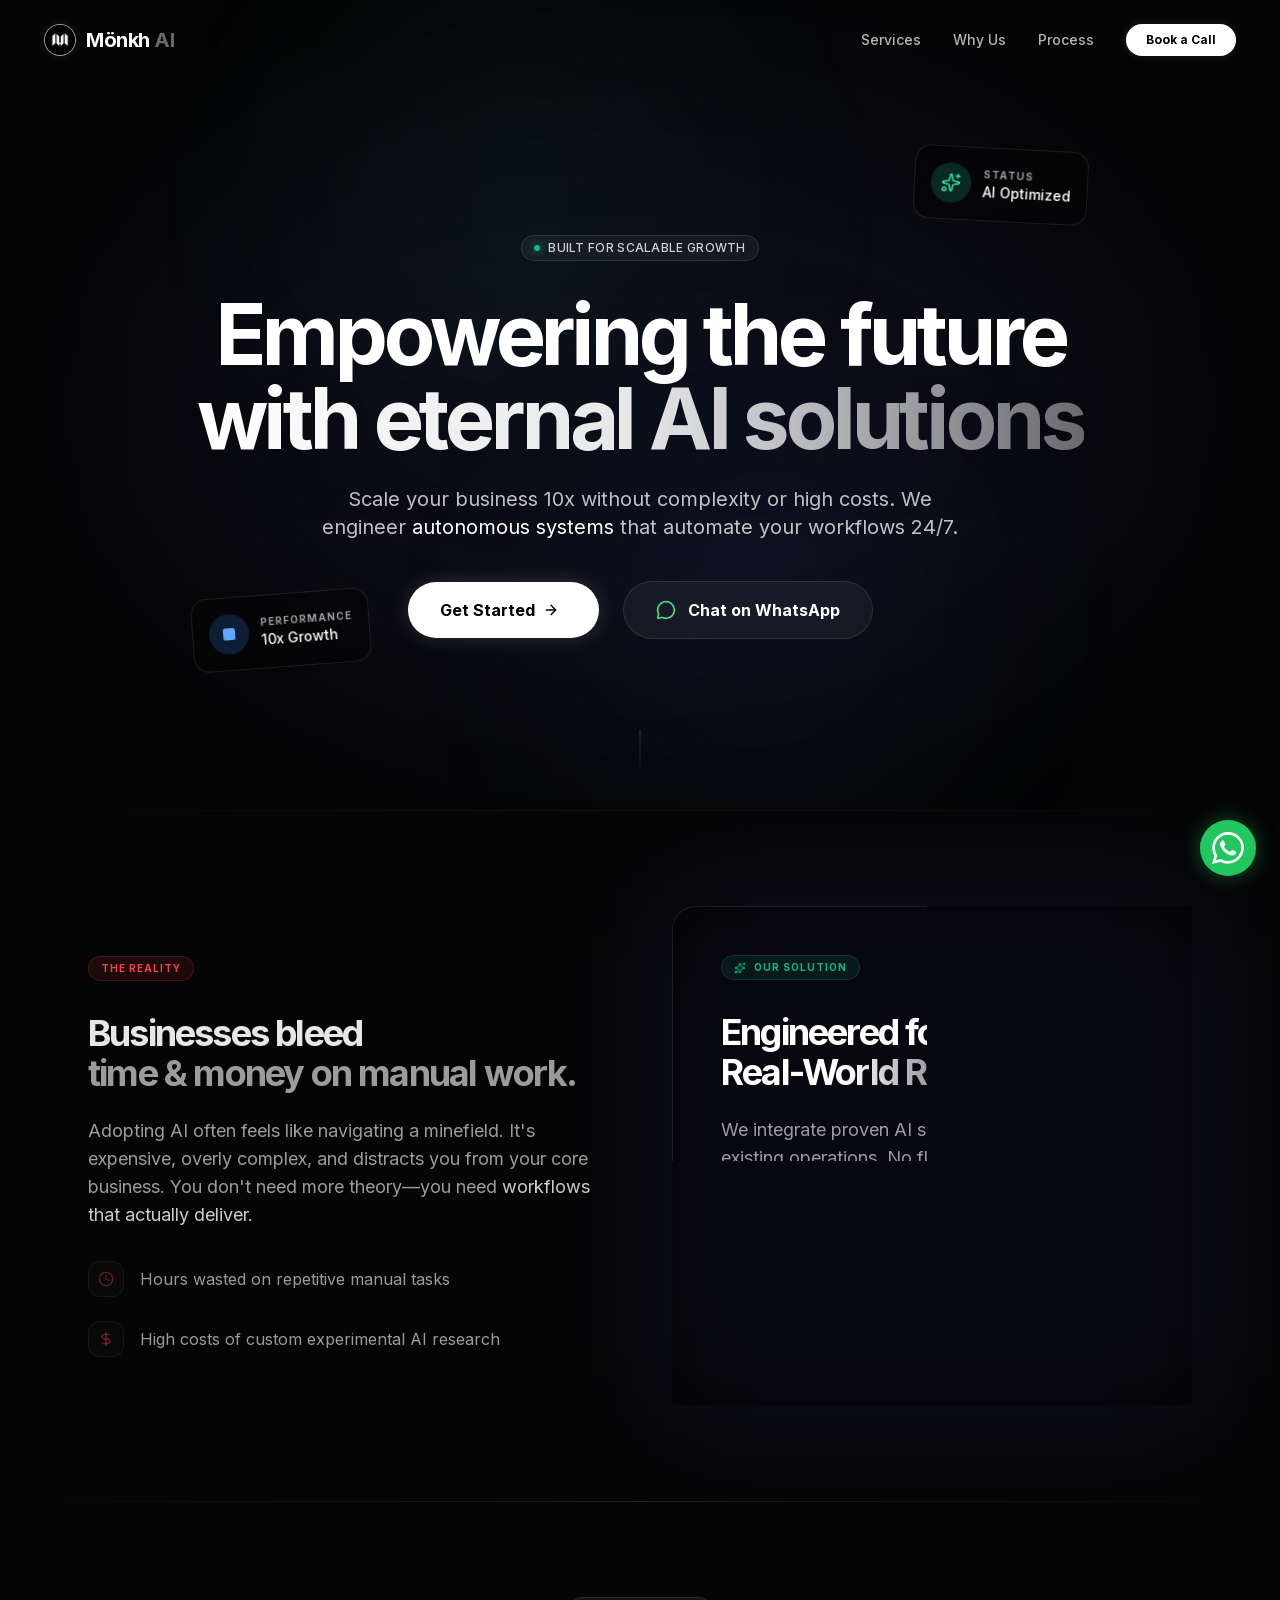
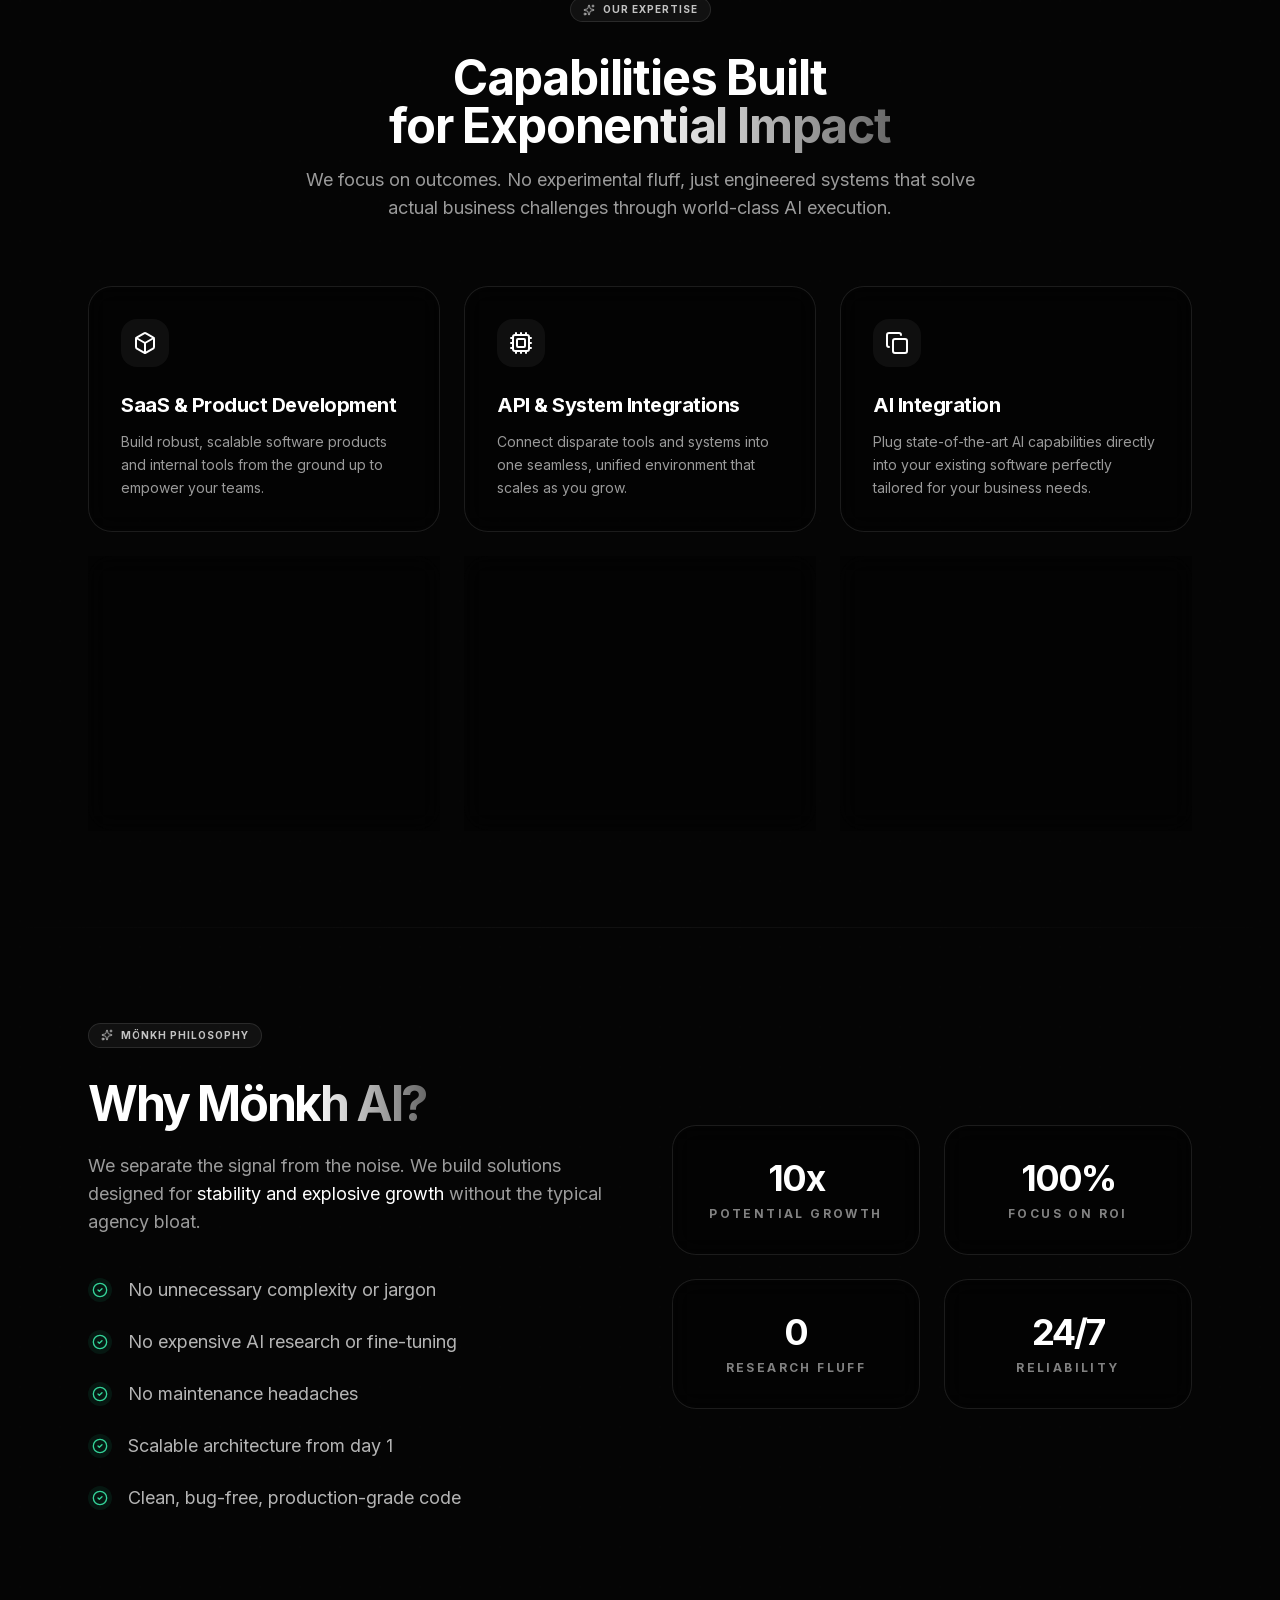
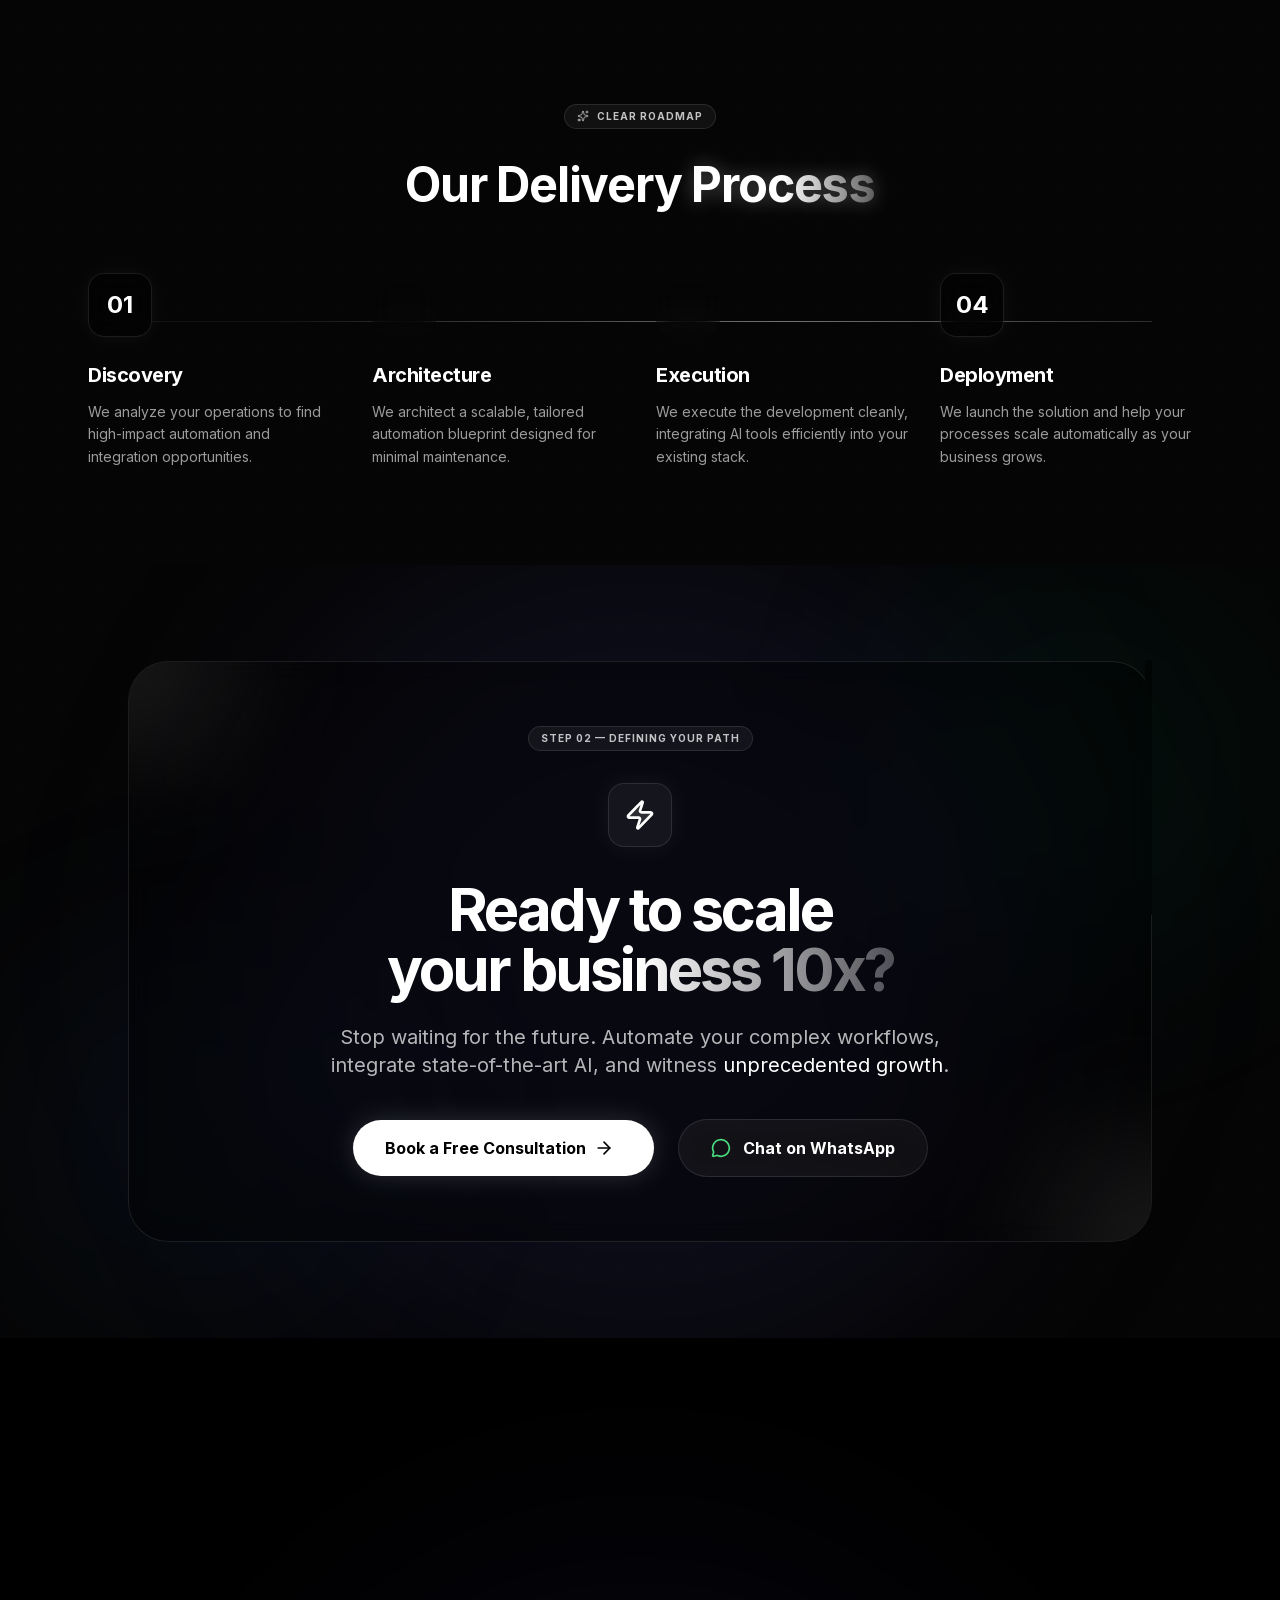
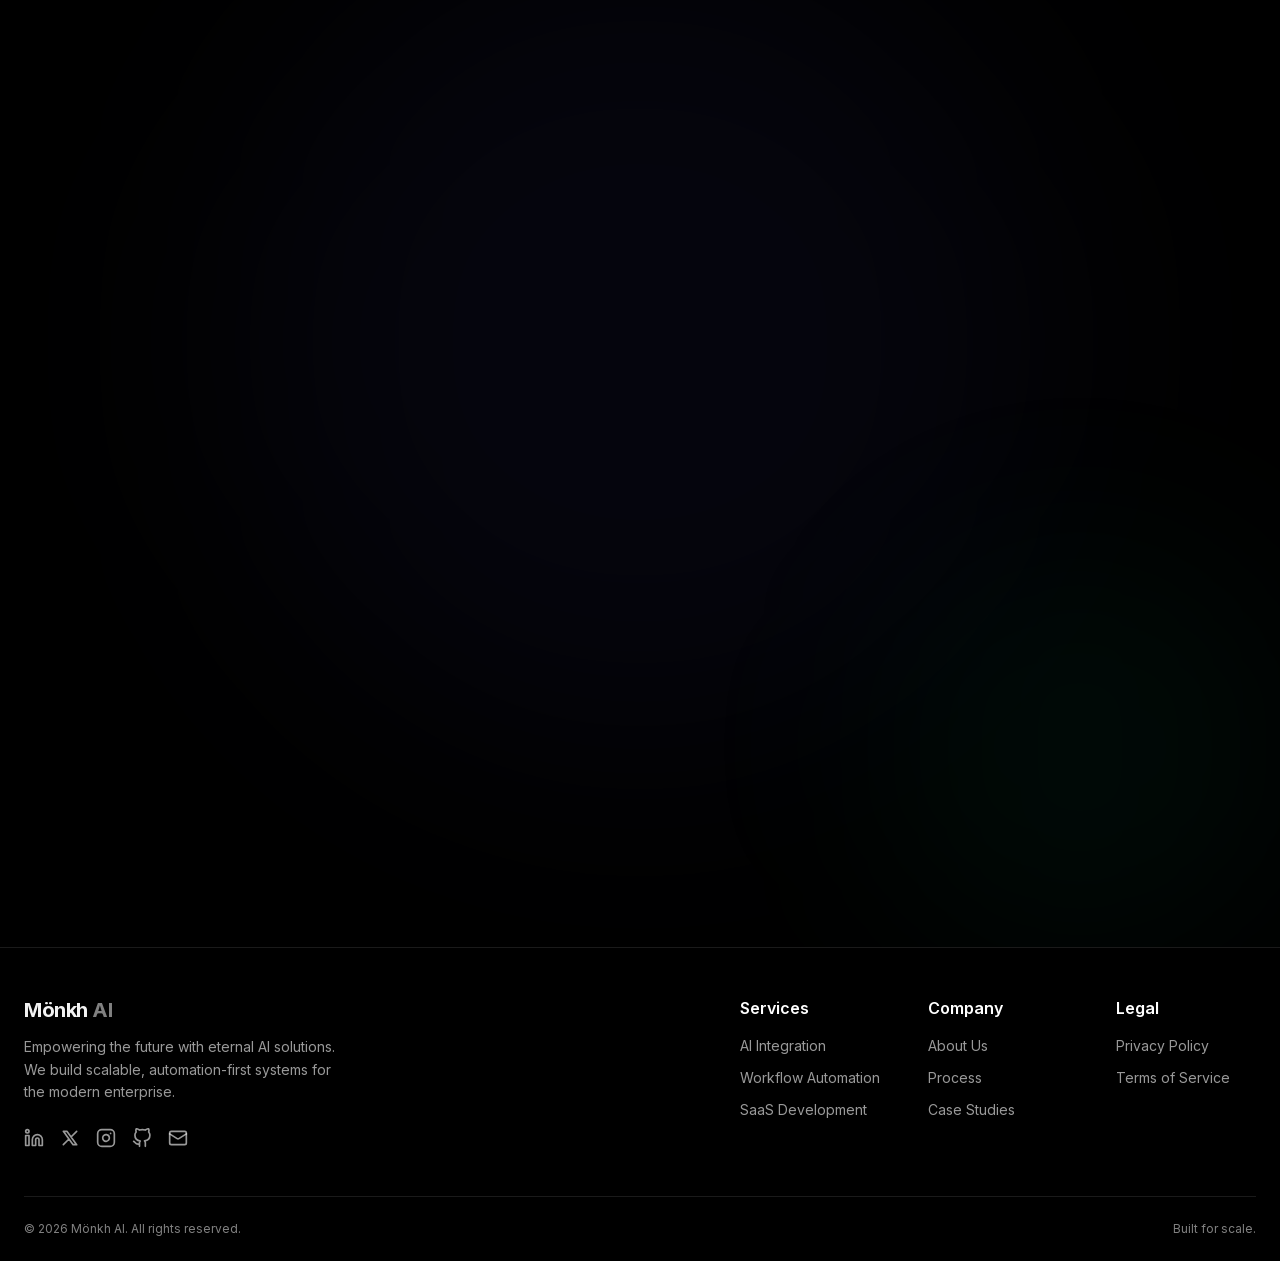
==== commit 51683536: "Deploying to main from @ monkhaihq/monkhai-website@c65017f467aadcc27ed433acdde6404c6d25cd7b 🚀" ====
--- a/index.html
+++ b/index.html
@@ -1 +1 @@
-<!DOCTYPE html><html lang="en" class="dark scroll-smooth"><head><meta charSet="utf-8"/><meta name="viewport" content="width=device-width, initial-scale=1"/><link rel="preload" href="/_next/static/media/e4af272ccee01ff0-s.p.woff2" as="font" crossorigin="" type="font/woff2"/><link rel="preload" as="image" href="/logo.png" fetchPriority="high"/><link rel="stylesheet" href="/_next/static/css/44194fd278185cce.css" data-precedence="next"/><link rel="preload" as="script" fetchPriority="low" href="/_next/static/chunks/webpack-4326b1815af840c5.js"/><script src="/_next/static/chunks/2200cc46-3b264c02f307c332.js" async=""></script><script src="/_next/static/chunks/945-47a47e292cb5f529.js" async=""></script><script src="/_next/static/chunks/main-app-d1f3985dac234931.js" async=""></script><script src="/_next/static/chunks/611-bc16ecc5168a9306.js" async=""></script><script src="/_next/static/chunks/app/page-2bdb5ddb64efedb9.js" async=""></script><script src="/_next/static/chunks/app/layout-ac0559e4728fb355.js" async=""></script><script src="/_next/static/chunks/498-199f27132dba996d.js" async=""></script><script src="/_next/static/chunks/app/not-found-dbce80a23cbe91fb.js" async=""></script><meta http-equiv="Content-Security-Policy" content="default-src &#x27;self&#x27;; script-src &#x27;self&#x27; &#x27;unsafe-inline&#x27; &#x27;unsafe-eval&#x27; https://www.googletagmanager.com https://www.google-analytics.com https://www.clarity.ms https://app.cal.com https://api.cal.com; style-src &#x27;self&#x27; &#x27;unsafe-inline&#x27; https://fonts.googleapis.com https://app.cal.com; img-src &#x27;self&#x27; data: https://www.googletagmanager.com https://www.google-analytics.com https://www.clarity.ms https://app.cal.com; font-src &#x27;self&#x27; https://fonts.gstatic.com; connect-src &#x27;self&#x27; https://www.google-analytics.com https://stats.g.doubleclick.net https://www.clarity.ms https://api.cal.com; frame-src &#x27;self&#x27; https://app.cal.com; base-uri &#x27;self&#x27;; form-action &#x27;self&#x27;; object-src &#x27;none&#x27;;"/><meta http-equiv="X-Content-Type-Options" content="nosniff"/><meta http-equiv="X-Frame-Options" content="DENY"/><meta http-equiv="Referrer-Policy" content="strict-origin-when-cross-origin"/><meta http-equiv="Permissions-Policy" content="camera=(), microphone=(), geolocation=(), interest-cohort=()"/><meta http-equiv="Cross-Origin-Opener-Policy" content="same-origin"/><meta name="apple-mobile-web-app-capable" content="yes"/><meta name="apple-mobile-web-app-status-bar-style" content="black-translucent"/><link rel="canonical" href="https://monkhaihq.github.io"/><meta name="theme-color" media="(prefers-color-scheme: light)" content="#000000"/><meta name="theme-color" media="(prefers-color-scheme: dark)" content="#000000"/><title>Mönkh AI | Empowering the future with eternal AI solutions</title><meta name="description" content="Use AI to grow your business 10x without complexity or high costs. We automate workflows, integrate existing AI tools, and build scalable systems."/><meta name="application-name" content="Mönkh AI"/><meta name="author" content="Mönkh AI Team"/><link rel="manifest" href="/site.webmanifest" crossorigin="use-credentials"/><meta name="generator" content="Next.js"/><meta name="keywords" content="AI,Automation,Workflow,Business Growth,Mönkh AI,Artificial Intelligence"/><meta name="referrer" content="origin-when-cross-origin"/><meta name="creator" content="Mönkh AI"/><meta name="publisher" content="Mönkh AI"/><meta name="robots" content="index, follow"/><meta name="googlebot" content="index, follow, max-video-preview:-1, max-image-preview:large, max-snippet:-1"/><meta property="og:title" content="Mönkh AI | Empowering the future with eternal AI solutions"/><meta property="og:description" content="Use AI to grow your business 10x without complexity or high costs. We automate workflows, integrate existing AI tools, and build scalable systems."/><meta property="og:url" content="https://monkhaihq.github.io"/><meta property="og:site_name" content="Mönkh AI"/><meta property="og:locale" content="en_US"/><meta property="og:image" content="https://monkhaihq.github.io/og-image.png"/><meta property="og:image:width" content="1200"/><meta property="og:image:height" content="630"/><meta property="og:image:alt" content="Mönkh AI - Empowering the future with eternal AI solutions"/><meta property="og:type" content="website"/><meta name="twitter:card" content="summary_large_image"/><meta name="twitter:creator" content="@monkhai"/><meta name="twitter:title" content="Mönkh AI | Empowering the future with eternal AI solutions"/><meta name="twitter:description" content="Use AI to grow your business 10x without complexity or high costs. We automate workflows, integrate existing AI tools, and build scalable systems."/><meta name="twitter:image" content="https://monkhaihq.github.io/og-image.png"/><link rel="icon" href="/favicon-32x32.png" sizes="32x32" type="image/png"/><link rel="icon" href="/favicon-16x16.png" sizes="16x16" type="image/png"/><link rel="icon" href="/favicon.ico" sizes="any"/><link rel="apple-touch-icon" href="/apple-touch-icon.png" sizes="180x180" type="image/png"/><meta name="next-size-adjust"/><script src="/_next/static/chunks/polyfills-42372ed130431b0a.js" noModule=""></script></head><body class="__variable_f367f3 font-sans antialiased bg-background text-foreground selection:bg-white/20"><noscript><iframe src="https://www.googletagmanager.com/ns.html?id=GTM-MVXX897N" height="0" width="0" style="display:none;visibility:hidden"></iframe></noscript><script type="application/ld+json">{"@context":"https://schema.org","@type":"Organization","name":"Mönkh AI","url":"https://monkhaihq.github.io","logo":"https://monkhaihq.github.io/logo.png","description":"Empowering the future with eternal AI solutions. We automate workflows, integrate existing AI tools, and build scalable systems.","sameAs":["https://www.linkedin.com/company/monkhai","https://x.com/monkhaihq","https://instagram.com/monkhaihq","https://github.com/monkhaihq"]}</script><main class="min-h-screen bg-background relative overflow-hidden flex flex-col"><nav class="fixed top-0 left-0 right-0 z-50 transition-all duration-500 py-4"><div class="container mx-auto px-6 max-w-7xl"><div class="flex items-center justify-between transition-all duration-500 rounded-full px-5 py-2 bg-transparent"><a href="#" class="flex items-center gap-2.5 text-xl font-bold tracking-tight group"><div class="relative w-8 h-8 rounded-full border border-white/60 shadow-[0_0_10px_rgba(255,255,255,0.1)] overflow-hidden bg-black flex-shrink-0 transition-all duration-500 group-hover:scale-110 group-hover:shadow-[0_0_15px_rgba(255,255,255,0.3)]"><img alt="Mönkh AI Logo" fetchPriority="high" width="32" height="32" decoding="async" data-nimg="1" class="object-cover" style="color:transparent" src="/logo.png"/></div><span class="text-white">Mönkh <span class="text-white/40 group-hover:text-white/60 transition-colors">AI</span></span></a><div class="hidden md:flex items-center space-x-8"><a href="#services" class="text-sm font-medium text-white/70 hover:text-white transition-all hover:scale-105">Services</a><a href="#why-us" class="text-sm font-medium text-white/70 hover:text-white transition-all hover:scale-105">Why Us</a><a href="#process" class="text-sm font-medium text-white/70 hover:text-white transition-all hover:scale-105">Process</a><a href="#contact" class="relative px-5 py-2 rounded-full bg-white text-black text-xs font-bold hover:scale-105 transition-all overflow-hidden group shadow-[0_0_10px_rgba(255,255,255,0.1)]"><span class="relative z-10">Book a Call</span><div class="absolute inset-0 shimmer opacity-0 group-hover:opacity-100 transition-opacity"></div></a></div><button class="md:hidden text-white w-10 h-10 flex items-center justify-center rounded-full bg-white/5 border border-white/10" aria-label="Toggle menu"><svg xmlns="http://www.w3.org/2000/svg" width="20" height="20" viewBox="0 0 24 24" fill="none" stroke="currentColor" stroke-width="2" stroke-linecap="round" stroke-linejoin="round" class="lucide lucide-menu" aria-hidden="true"><path d="M4 5h16"></path><path d="M4 12h16"></path><path d="M4 19h16"></path></svg></button></div></div></nav><div class="flex-grow"><section class="relative pt-32 pb-16 md:pt-40 md:pb-24 overflow-hidden flex flex-col items-center justify-center min-h-[90vh] bg-[#050505]"><div class="absolute inset-0 grid-pattern opacity-[0.15] pointer-events-none "></div><div class="absolute top-1/2 left-1/2 -translate-x-1/2 -translate-y-1/2 w-[1000px] h-[600px] bg-indigo-500/[0.08] rounded-[100%] blur-[120px] pointer-events-none opacity-50" style="opacity:0"></div><div class="absolute top-0 left-1/4 w-[400px] h-[400px] bg-emerald-500/[0.05] rounded-full blur-[100px] pointer-events-none animate-pulse"></div><div class="absolute bottom-0 right-1/4 w-[400px] h-[400px] bg-blue-500/[0.05] rounded-full blur-[100px] pointer-events-none animate-pulse"></div><div class="absolute top-40 right-[15%] hidden lg:block"><div class="glass p-4 rounded-2xl flex items-center gap-3 backdrop-blur-xl border-white/20"><div class="w-10 h-10 rounded-full bg-emerald-500/20 flex items-center justify-center"><svg xmlns="http://www.w3.org/2000/svg" width="24" height="24" viewBox="0 0 24 24" fill="none" stroke="currentColor" stroke-width="2" stroke-linecap="round" stroke-linejoin="round" class="lucide lucide-sparkles w-5 h-5 text-emerald-400" aria-hidden="true"><path d="M11.017 2.814a1 1 0 0 1 1.966 0l1.051 5.558a2 2 0 0 0 1.594 1.594l5.558 1.051a1 1 0 0 1 0 1.966l-5.558 1.051a2 2 0 0 0-1.594 1.594l-1.051 5.558a1 1 0 0 1-1.966 0l-1.051-5.558a2 2 0 0 0-1.594-1.594l-5.558-1.051a1 1 0 0 1 0-1.966l5.558-1.051a2 2 0 0 0 1.594-1.594z"></path><path d="M20 2v4"></path><path d="M22 4h-4"></path><circle cx="4" cy="20" r="2"></circle></svg></div><div><div class="text-[10px] text-white/60 uppercase tracking-widest font-bold">Status</div><div class="text-sm font-medium text-white">AI Optimized</div></div></div></div><div class="absolute bottom-40 left-[15%] hidden lg:block"><div class="glass p-4 rounded-2xl flex items-center gap-3 backdrop-blur-xl border-white/20"><div class="w-10 h-10 rounded-full bg-blue-500/20 flex items-center justify-center"><div class="w-3 h-3 bg-blue-400 rounded-sm animate-spin"></div></div><div><div class="text-[10px] text-white/60 uppercase tracking-widest font-bold">Performance</div><div class="text-sm font-medium text-white">10x Growth</div></div></div></div><div class="container px-6 relative z-10 max-w-5xl mx-auto flex flex-col items-center text-center"><div class="inline-flex items-center space-x-2 bg-white/5 border border-white/10 rounded-full px-3 py-1 mb-8 backdrop-blur-md" style="opacity:0;transform:translateY(20px)"><span class="w-1.5 h-1.5 rounded-full bg-emerald-500 animate-pulse shadow-[0_0_8px_rgba(16,185,129,0.8)]"></span><span class="text-[10px] md:text-xs font-medium text-white/80 tracking-wide uppercase">Built for scalable growth</span></div><h1 class="text-4xl md:text-6xl lg:text-[84px] font-bold tracking-tighter mb-6 leading-[0.95] text-white" style="opacity:0.1;transform:scale(0.98)">Empowering the future <br class="hidden md:block"/><span class="text-transparent bg-clip-text bg-gradient-to-r from-white via-white/90 to-white/40 drop-shadow-2xl">with eternal AI solutions</span></h1><p class="text-base md:text-xl text-white/75 max-w-2xl mb-10 leading-relaxed" style="opacity:0;transform:translateY(20px)">Scale your business 10x without complexity or high costs. We engineer <span class="text-white">autonomous systems</span> that automate your workflows 24/7.</p><div class="flex flex-col sm:flex-row items-center gap-6 w-full sm:w-auto" style="opacity:0;transform:translateY(20px)"><a href="#contact" class="relative w-full sm:w-auto px-8 py-4 rounded-full bg-white text-black font-bold text-base hover:scale-105 transition-all flex items-center justify-center gap-2 group overflow-hidden shadow-[0_0_20px_rgba(255,255,255,0.15)]"><span class="relative z-10">Get Started</span><svg xmlns="http://www.w3.org/2000/svg" width="24" height="24" viewBox="0 0 24 24" fill="none" stroke="currentColor" stroke-width="2" stroke-linecap="round" stroke-linejoin="round" class="lucide lucide-arrow-right w-4 h-4 group-hover:translate-x-1 transition-transform relative z-10" aria-hidden="true"><path d="M5 12h14"></path><path d="m12 5 7 7-7 7"></path></svg><div class="absolute inset-0 shimmer opacity-0 group-hover:opacity-100 transition-opacity"></div></a><a href="https://wa.me/+919589634071?text=Hi%20M%C3%B6nkh%20AI!%20I&#x27;m%20ready%20to%20automate%20my%20business%20with%20AI%20and%20scale%20to%20the%20next%20level.%20Let&#x27;s%20chat!" target="_blank" rel="noopener noreferrer" class="w-full sm:w-auto px-8 py-4 rounded-full bg-white/5 text-white font-bold text-base hover:bg-white/10 border border-white/10 transition-all flex items-center justify-center gap-3 backdrop-blur-sm group"><svg xmlns="http://www.w3.org/2000/svg" width="24" height="24" viewBox="0 0 24 24" fill="none" stroke="currentColor" stroke-width="2" stroke-linecap="round" stroke-linejoin="round" class="lucide lucide-message-circle w-5 h-5 text-green-400 group-hover:scale-110 transition-transform" aria-hidden="true"><path d="M2.992 16.342a2 2 0 0 1 .094 1.167l-1.065 3.29a1 1 0 0 0 1.236 1.168l3.413-.998a2 2 0 0 1 1.099.092 10 10 0 1 0-4.777-4.719"></path></svg>Chat on WhatsApp</a></div></div><div class="absolute bottom-8 left-1/2 -translate-x-1/2 flex flex-col items-center gap-2" style="opacity:0"><div class="w-[1px] h-12 bg-gradient-to-b from-white/20 to-transparent"></div></div></section><!--$--><section class="py-24 relative overflow-hidden bg-[#050505]"><div class="absolute inset-0 grid-pattern opacity-[0.03] pointer-events-none "></div><div class="absolute top-0 left-1/2 -translate-x-1/2 w-full h-[1px] bg-gradient-to-r from-transparent via-white/5 to-transparent"></div><div class="container mx-auto px-6 max-w-6xl relative z-10"><div class="grid md:grid-cols-2 gap-16 items-center"><div style="opacity:0;transform:translateX(-30px)"><div class="inline-flex items-center gap-2 px-3 py-1 rounded-full border text-[10px] font-bold uppercase tracking-widest mb-8 bg-red-500/10 border-red-500/20 text-red-500 " style="opacity:0;transform:translateY(10px)">The Reality</div><h2 class="text-3xl md:text-4xl font-bold mb-6 tracking-tighter leading-tight text-white/90">Businesses bleed <br/><span class="text-white/60">time &amp; money on manual work.</span></h2><p class="text-white/60 text-base md:text-lg mb-8 leading-relaxed">Adopting AI often feels like navigating a minefield. It&#x27;s expensive, overly complex, and distracts you from your core business. You don&#x27;t need more theory—you need <span class="text-white/80">workflows that actually deliver.</span></p><ul class="space-y-6"><li class="flex items-center gap-4 text-white/60"><div class="w-9 h-9 rounded-xl bg-white/[0.02] border border-white/[0.05] flex items-center justify-center"><svg xmlns="http://www.w3.org/2000/svg" width="24" height="24" viewBox="0 0 24 24" fill="none" stroke="currentColor" stroke-width="2" stroke-linecap="round" stroke-linejoin="round" class="lucide lucide-clock w-4 h-4 text-red-500/40" aria-hidden="true"><circle cx="12" cy="12" r="10"></circle><path d="M12 6v6l4 2"></path></svg></div><span class="text-base">Hours wasted on repetitive manual tasks</span></li><li class="flex items-center gap-4 text-white/60"><div class="w-9 h-9 rounded-xl bg-white/[0.02] border border-white/[0.05] flex items-center justify-center"><svg xmlns="http://www.w3.org/2000/svg" width="24" height="24" viewBox="0 0 24 24" fill="none" stroke="currentColor" stroke-width="2" stroke-linecap="round" stroke-linejoin="round" class="lucide lucide-dollar-sign w-4 h-4 text-red-500/40" aria-hidden="true"><line x1="12" x2="12" y1="2" y2="22"></line><path d="M17 5H9.5a3.5 3.5 0 0 0 0 7h5a3.5 3.5 0 0 1 0 7H6"></path></svg></div><span class="text-base">High costs of custom experimental AI research</span></li></ul></div><div class="relative" style="opacity:0;transform:translateX(30px)"><div class="absolute -inset-4 bg-indigo-500/10 rounded-3xl blur-3xl -z-10 animate-pulse"></div><div class="glass p-8 md:p-12 rounded-3xl border-white/10 relative overflow-hidden group"><div class="absolute inset-0 shimmer opacity-[0.02] group-hover:opacity-[0.05] transition-opacity pointer-events-none"></div><div class="inline-flex items-center gap-2 px-3 py-1 rounded-full border text-[10px] font-bold uppercase tracking-widest mb-8 bg-emerald-500/10 border-emerald-500/20 text-emerald-500 " style="opacity:0;transform:translateY(10px)"><svg xmlns="http://www.w3.org/2000/svg" width="24" height="24" viewBox="0 0 24 24" fill="none" stroke="currentColor" stroke-width="2" stroke-linecap="round" stroke-linejoin="round" class="lucide lucide-sparkles w-3 h-3 text-emerald-500" aria-hidden="true"><path d="M11.017 2.814a1 1 0 0 1 1.966 0l1.051 5.558a2 2 0 0 0 1.594 1.594l5.558 1.051a1 1 0 0 1 0 1.966l-5.558 1.051a2 2 0 0 0-1.594 1.594l-1.051 5.558a1 1 0 0 1-1.966 0l-1.051-5.558a2 2 0 0 0-1.594-1.594l-5.558-1.051a1 1 0 0 1 0-1.966l5.558-1.051a2 2 0 0 0 1.594-1.594z"></path><path d="M20 2v4"></path><path d="M22 4h-4"></path><circle cx="4" cy="20" r="2"></circle></svg>Our Solution</div><h2 class="text-3xl md:text-4xl font-bold mb-6 tracking-tighter leading-tight text-white">Engineered for <br/><span class="text-transparent bg-clip-text bg-gradient-to-r from-white via-white to-white/40">Real-World ROI.</span></h2><p class="text-white/60 text-base md:text-lg mb-8 leading-relaxed">We integrate proven AI systems directly into your existing operations. No fluff—just fast, scalable, and secure automations that drive immediate bottom-line results.</p><ul class="space-y-6"><li class="flex items-center gap-4 text-white/90"><div class="w-9 h-9 rounded-xl bg-white/5 border border-white/10 flex items-center justify-center shadow-[0_0_15px_rgba(255,255,255,0.05)]"><svg xmlns="http://www.w3.org/2000/svg" width="24" height="24" viewBox="0 0 24 24" fill="none" stroke="currentColor" stroke-width="2" stroke-linecap="round" stroke-linejoin="round" class="lucide lucide-zap w-4 h-4 text-white" aria-hidden="true"><path d="M4 14a1 1 0 0 1-.78-1.63l9.9-10.2a.5.5 0 0 1 .86.46l-1.92 6.02A1 1 0 0 0 13 10h7a1 1 0 0 1 .78 1.63l-9.9 10.2a.5.5 0 0 1-.86-.46l1.92-6.02A1 1 0 0 0 11 14z"></path></svg></div><span class="text-base font-medium">Seamless integration without downtime</span></li><li class="flex items-center gap-4 text-white/90"><div class="w-9 h-9 rounded-xl bg-white/5 border border-white/10 flex items-center justify-center shadow-[0_0_15px_rgba(255,255,255,0.05)]"><svg xmlns="http://www.w3.org/2000/svg" width="24" height="24" viewBox="0 0 24 24" fill="none" stroke="currentColor" stroke-width="2" stroke-linecap="round" stroke-linejoin="round" class="lucide lucide-sparkles w-4 h-4 text-white" aria-hidden="true"><path d="M11.017 2.814a1 1 0 0 1 1.966 0l1.051 5.558a2 2 0 0 0 1.594 1.594l5.558 1.051a1 1 0 0 1 0 1.966l-5.558 1.051a2 2 0 0 0-1.594 1.594l-1.051 5.558a1 1 0 0 1-1.966 0l-1.051-5.558a2 2 0 0 0-1.594-1.594l-5.558-1.051a1 1 0 0 1 0-1.966l5.558-1.051a2 2 0 0 0 1.594-1.594z"></path><path d="M20 2v4"></path><path d="M22 4h-4"></path><circle cx="4" cy="20" r="2"></circle></svg></div><span class="text-base font-medium">Immediate cost reduction &amp; scale</span></li></ul></div></div></div></div></section><!--/$--><!--$--><section id="services" class="py-24 relative overflow-hidden bg-[#050505]"><div class="absolute inset-0 grid-pattern opacity-[0.05] pointer-events-none "></div><div class="absolute top-0 left-1/2 -translate-x-1/2 w-full h-[1px] bg-gradient-to-r from-transparent via-white/10 to-transparent"></div><div class="container mx-auto px-6 max-w-6xl relative z-10"><div class="text-center mb-16 max-w-2xl mx-auto"><div class="inline-flex items-center gap-2 px-3 py-1 rounded-full border text-[10px] font-bold uppercase tracking-widest mb-8 bg-white/5 border-white/10 text-white/75 " style="opacity:0;transform:translateY(10px)"><svg xmlns="http://www.w3.org/2000/svg" width="24" height="24" viewBox="0 0 24 24" fill="none" stroke="currentColor" stroke-width="2" stroke-linecap="round" stroke-linejoin="round" class="lucide lucide-sparkles w-3 h-3 text-white/60" aria-hidden="true"><path d="M11.017 2.814a1 1 0 0 1 1.966 0l1.051 5.558a2 2 0 0 0 1.594 1.594l5.558 1.051a1 1 0 0 1 0 1.966l-5.558 1.051a2 2 0 0 0-1.594 1.594l-1.051 5.558a1 1 0 0 1-1.966 0l-1.051-5.558a2 2 0 0 0-1.594-1.594l-5.558-1.051a1 1 0 0 1 0-1.966l5.558-1.051a2 2 0 0 0 1.594-1.594z"></path><path d="M20 2v4"></path><path d="M22 4h-4"></path><circle cx="4" cy="20" r="2"></circle></svg>Our Expertise</div><h2 class="text-3xl md:text-5xl font-bold mb-4 tracking-tight text-white" style="opacity:0;transform:translateY(20px)">Capabilities Built <br/><span class="text-transparent bg-clip-text bg-gradient-to-r from-white via-white to-white/40">for Exponential Impact</span></h2><p class="text-white/60 text-base md:text-lg leading-relaxed" style="opacity:0;transform:translateY(20px)">We focus on outcomes. No experimental fluff, just engineered systems that solve actual business challenges through world-class AI execution.</p></div><div class="grid md:grid-cols-2 lg:grid-cols-3 gap-6"><div class="group relative glass p-8 rounded-3xl transition-all duration-500 border-white/[0.05] hover:border-white/20 hover:bg-white/[0.03] overflow-hidden" style="opacity:0;transform:translateY(20px)"><div class="absolute inset-0 shimmer opacity-0 group-hover:opacity-[0.03] transition-opacity pointer-events-none"></div><div class="relative z-10"><div class="w-12 h-12 rounded-2xl bg-white/5 flex items-center justify-center mb-6 group-hover:scale-110 group-hover:bg-white/10 transition-all duration-500"><svg xmlns="http://www.w3.org/2000/svg" width="24" height="24" viewBox="0 0 24 24" fill="none" stroke="currentColor" stroke-width="2" stroke-linecap="round" stroke-linejoin="round" class="lucide lucide-box w-6 h-6 text-white group-hover:text-glow transition-all" aria-hidden="true"><path d="M21 8a2 2 0 0 0-1-1.73l-7-4a2 2 0 0 0-2 0l-7 4A2 2 0 0 0 3 8v8a2 2 0 0 0 1 1.73l7 4a2 2 0 0 0 2 0l7-4A2 2 0 0 0 21 16Z"></path><path d="m3.3 7 8.7 5 8.7-5"></path><path d="M12 22V12"></path></svg></div><h3 class="text-xl font-bold mb-3 text-white group-hover:text-white transition-colors tracking-tight">SaaS &amp; Product Development</h3><p class="text-white/60 group-hover:text-white/80 leading-relaxed text-sm transition-colors">Build robust, scalable software products and internal tools from the ground up to empower your teams.</p></div><div class="absolute bottom-0 left-0 right-0 h-1 bg-gradient-to-r from-transparent via-white/20 to-transparent opacity-0 group-hover:opacity-100 transition-opacity"></div></div><div class="group relative glass p-8 rounded-3xl transition-all duration-500 border-white/[0.05] hover:border-white/20 hover:bg-white/[0.03] overflow-hidden" style="opacity:0;transform:translateY(20px)"><div class="absolute inset-0 shimmer opacity-0 group-hover:opacity-[0.03] transition-opacity pointer-events-none"></div><div class="relative z-10"><div class="w-12 h-12 rounded-2xl bg-white/5 flex items-center justify-center mb-6 group-hover:scale-110 group-hover:bg-white/10 transition-all duration-500"><svg xmlns="http://www.w3.org/2000/svg" width="24" height="24" viewBox="0 0 24 24" fill="none" stroke="currentColor" stroke-width="2" stroke-linecap="round" stroke-linejoin="round" class="lucide lucide-cpu w-6 h-6 text-white group-hover:text-glow transition-all" aria-hidden="true"><path d="M12 20v2"></path><path d="M12 2v2"></path><path d="M17 20v2"></path><path d="M17 2v2"></path><path d="M2 12h2"></path><path d="M2 17h2"></path><path d="M2 7h2"></path><path d="M20 12h2"></path><path d="M20 17h2"></path><path d="M20 7h2"></path><path d="M7 20v2"></path><path d="M7 2v2"></path><rect x="4" y="4" width="16" height="16" rx="2"></rect><rect x="8" y="8" width="8" height="8" rx="1"></rect></svg></div><h3 class="text-xl font-bold mb-3 text-white group-hover:text-white transition-colors tracking-tight">API &amp; System Integrations</h3><p class="text-white/60 group-hover:text-white/80 leading-relaxed text-sm transition-colors">Connect disparate tools and systems into one seamless, unified environment that scales as you grow.</p></div><div class="absolute bottom-0 left-0 right-0 h-1 bg-gradient-to-r from-transparent via-white/20 to-transparent opacity-0 group-hover:opacity-100 transition-opacity"></div></div><div class="group relative glass p-8 rounded-3xl transition-all duration-500 border-white/[0.05] hover:border-white/20 hover:bg-white/[0.03] overflow-hidden" style="opacity:0;transform:translateY(20px)"><div class="absolute inset-0 shimmer opacity-0 group-hover:opacity-[0.03] transition-opacity pointer-events-none"></div><div class="relative z-10"><div class="w-12 h-12 rounded-2xl bg-white/5 flex items-center justify-center mb-6 group-hover:scale-110 group-hover:bg-white/10 transition-all duration-500"><svg xmlns="http://www.w3.org/2000/svg" width="24" height="24" viewBox="0 0 24 24" fill="none" stroke="currentColor" stroke-width="2" stroke-linecap="round" stroke-linejoin="round" class="lucide lucide-copy w-6 h-6 text-white group-hover:text-glow transition-all" aria-hidden="true"><rect width="14" height="14" x="8" y="8" rx="2" ry="2"></rect><path d="M4 16c-1.1 0-2-.9-2-2V4c0-1.1.9-2 2-2h10c1.1 0 2 .9 2 2"></path></svg></div><h3 class="text-xl font-bold mb-3 text-white group-hover:text-white transition-colors tracking-tight">AI Integration</h3><p class="text-white/60 group-hover:text-white/80 leading-relaxed text-sm transition-colors">Plug state-of-the-art AI capabilities directly into your existing software perfectly tailored for your business needs.</p></div><div class="absolute bottom-0 left-0 right-0 h-1 bg-gradient-to-r from-transparent via-white/20 to-transparent opacity-0 group-hover:opacity-100 transition-opacity"></div></div><div class="group relative glass p-8 rounded-3xl transition-all duration-500 border-white/[0.05] hover:border-white/20 hover:bg-white/[0.03] overflow-hidden" style="opacity:0;transform:translateY(20px)"><div class="absolute inset-0 shimmer opacity-0 group-hover:opacity-[0.03] transition-opacity pointer-events-none"></div><div class="relative z-10"><div class="w-12 h-12 rounded-2xl bg-white/5 flex items-center justify-center mb-6 group-hover:scale-110 group-hover:bg-white/10 transition-all duration-500"><svg xmlns="http://www.w3.org/2000/svg" width="24" height="24" viewBox="0 0 24 24" fill="none" stroke="currentColor" stroke-width="2" stroke-linecap="round" stroke-linejoin="round" class="lucide lucide-workflow w-6 h-6 text-white group-hover:text-glow transition-all" aria-hidden="true"><rect width="8" height="8" x="3" y="3" rx="2"></rect><path d="M7 11v4a2 2 0 0 0 2 2h4"></path><rect width="8" height="8" x="13" y="13" rx="2"></rect></svg></div><h3 class="text-xl font-bold mb-3 text-white group-hover:text-white transition-colors tracking-tight">Workflow Automation</h3><p class="text-white/60 group-hover:text-white/80 leading-relaxed text-sm transition-colors">Automate repetitive tasks, reduce human error, and accelerate delivery times using smart process automation.</p></div><div class="absolute bottom-0 left-0 right-0 h-1 bg-gradient-to-r from-transparent via-white/20 to-transparent opacity-0 group-hover:opacity-100 transition-opacity"></div></div><div class="group relative glass p-8 rounded-3xl transition-all duration-500 border-white/[0.05] hover:border-white/20 hover:bg-white/[0.03] overflow-hidden" style="opacity:0;transform:translateY(20px)"><div class="absolute inset-0 shimmer opacity-0 group-hover:opacity-[0.03] transition-opacity pointer-events-none"></div><div class="relative z-10"><div class="w-12 h-12 rounded-2xl bg-white/5 flex items-center justify-center mb-6 group-hover:scale-110 group-hover:bg-white/10 transition-all duration-500"><svg xmlns="http://www.w3.org/2000/svg" width="24" height="24" viewBox="0 0 24 24" fill="none" stroke="currentColor" stroke-width="2" stroke-linecap="round" stroke-linejoin="round" class="lucide lucide-bot w-6 h-6 text-white group-hover:text-glow transition-all" aria-hidden="true"><path d="M12 8V4H8"></path><rect width="16" height="12" x="4" y="8" rx="2"></rect><path d="M2 14h2"></path><path d="M20 14h2"></path><path d="M15 13v2"></path><path d="M9 13v2"></path></svg></div><h3 class="text-xl font-bold mb-3 text-white group-hover:text-white transition-colors tracking-tight">Custom AI Agents</h3><p class="text-white/60 group-hover:text-white/80 leading-relaxed text-sm transition-colors">Deploy intelligent agents that handle complex customer interactions and internal business processes autonomously.</p></div><div class="absolute bottom-0 left-0 right-0 h-1 bg-gradient-to-r from-transparent via-white/20 to-transparent opacity-0 group-hover:opacity-100 transition-opacity"></div></div><div class="group relative glass p-8 rounded-3xl transition-all duration-500 border-white/[0.05] hover:border-white/20 hover:bg-white/[0.03] overflow-hidden" style="opacity:0;transform:translateY(20px)"><div class="absolute inset-0 shimmer opacity-0 group-hover:opacity-[0.03] transition-opacity pointer-events-none"></div><div class="relative z-10"><div class="w-12 h-12 rounded-2xl bg-white/5 flex items-center justify-center mb-6 group-hover:scale-110 group-hover:bg-white/10 transition-all duration-500"><svg xmlns="http://www.w3.org/2000/svg" width="24" height="24" viewBox="0 0 24 24" fill="none" stroke="currentColor" stroke-width="2" stroke-linecap="round" stroke-linejoin="round" class="lucide lucide-cloud w-6 h-6 text-white group-hover:text-glow transition-all" aria-hidden="true"><path d="M17.5 19H9a7 7 0 1 1 6.71-9h1.79a4.5 4.5 0 1 1 0 9Z"></path></svg></div><h3 class="text-xl font-bold mb-3 text-white group-hover:text-white transition-colors tracking-tight">Cloud &amp; Scalable Infrastructure</h3><p class="text-white/60 group-hover:text-white/80 leading-relaxed text-sm transition-colors">Deploy production-grade, highly available architectures that ensure your business never misses a beat.</p></div><div class="absolute bottom-0 left-0 right-0 h-1 bg-gradient-to-r from-transparent via-white/20 to-transparent opacity-0 group-hover:opacity-100 transition-opacity"></div></div></div></div></section><!--/$--><!--$--><section id="why-us" class="py-24 relative overflow-hidden bg-[#050505]"><div class="absolute inset-0 grid-pattern opacity-[0.03] pointer-events-none "></div><div class="absolute top-0 left-1/2 -translate-x-1/2 w-full h-[1px] bg-gradient-to-r from-transparent via-white/5 to-transparent"></div><div class="container mx-auto px-6 max-w-6xl relative z-10"><div class="grid lg:grid-cols-2 gap-16 items-center"><div style="opacity:0;transform:translateX(-30px)"><div class="inline-flex items-center gap-2 px-3 py-1 rounded-full border text-[10px] font-bold uppercase tracking-widest mb-8 bg-white/5 border-white/10 text-white/75 " style="opacity:0;transform:translateY(10px)"><svg xmlns="http://www.w3.org/2000/svg" width="24" height="24" viewBox="0 0 24 24" fill="none" stroke="currentColor" stroke-width="2" stroke-linecap="round" stroke-linejoin="round" class="lucide lucide-sparkles w-3 h-3 text-white/60" aria-hidden="true"><path d="M11.017 2.814a1 1 0 0 1 1.966 0l1.051 5.558a2 2 0 0 0 1.594 1.594l5.558 1.051a1 1 0 0 1 0 1.966l-5.558 1.051a2 2 0 0 0-1.594 1.594l-1.051 5.558a1 1 0 0 1-1.966 0l-1.051-5.558a2 2 0 0 0-1.594-1.594l-5.558-1.051a1 1 0 0 1 0-1.966l5.558-1.051a2 2 0 0 0 1.594-1.594z"></path><path d="M20 2v4"></path><path d="M22 4h-4"></path><circle cx="4" cy="20" r="2"></circle></svg>Mönkh Philosophy</div><h2 class="text-3xl md:text-5xl font-bold mb-6 tracking-tighter leading-tight text-white">Why <span class="text-transparent bg-clip-text bg-gradient-to-r from-white via-white to-white/40">Mönkh AI?</span></h2><p class="text-white/60 text-base md:text-lg mb-10 max-w-xl leading-relaxed">We separate the signal from the noise. We build solutions designed for <span class="text-white">stability and explosive growth</span> without the typical agency bloat.</p><ul class="space-y-6"><li class="flex items-center gap-4 text-lg" style="opacity:0;transform:translateX(-20px)"><div class="w-6 h-6 rounded-full bg-emerald-500/10 flex items-center justify-center"><svg xmlns="http://www.w3.org/2000/svg" width="24" height="24" viewBox="0 0 24 24" fill="none" stroke="currentColor" stroke-width="2" stroke-linecap="round" stroke-linejoin="round" class="lucide lucide-circle-check w-4 h-4 text-emerald-400 shrink-0" aria-hidden="true"><circle cx="12" cy="12" r="10"></circle><path d="m9 12 2 2 4-4"></path></svg></div><span class="text-white/70">No unnecessary complexity or jargon</span></li><li class="flex items-center gap-4 text-lg" style="opacity:0;transform:translateX(-20px)"><div class="w-6 h-6 rounded-full bg-emerald-500/10 flex items-center justify-center"><svg xmlns="http://www.w3.org/2000/svg" width="24" height="24" viewBox="0 0 24 24" fill="none" stroke="currentColor" stroke-width="2" stroke-linecap="round" stroke-linejoin="round" class="lucide lucide-circle-check w-4 h-4 text-emerald-400 shrink-0" aria-hidden="true"><circle cx="12" cy="12" r="10"></circle><path d="m9 12 2 2 4-4"></path></svg></div><span class="text-white/70">No expensive AI research or fine-tuning</span></li><li class="flex items-center gap-4 text-lg" style="opacity:0;transform:translateX(-20px)"><div class="w-6 h-6 rounded-full bg-emerald-500/10 flex items-center justify-center"><svg xmlns="http://www.w3.org/2000/svg" width="24" height="24" viewBox="0 0 24 24" fill="none" stroke="currentColor" stroke-width="2" stroke-linecap="round" stroke-linejoin="round" class="lucide lucide-circle-check w-4 h-4 text-emerald-400 shrink-0" aria-hidden="true"><circle cx="12" cy="12" r="10"></circle><path d="m9 12 2 2 4-4"></path></svg></div><span class="text-white/70">No maintenance headaches</span></li><li class="flex items-center gap-4 text-lg" style="opacity:0;transform:translateX(-20px)"><div class="w-6 h-6 rounded-full bg-emerald-500/10 flex items-center justify-center"><svg xmlns="http://www.w3.org/2000/svg" width="24" height="24" viewBox="0 0 24 24" fill="none" stroke="currentColor" stroke-width="2" stroke-linecap="round" stroke-linejoin="round" class="lucide lucide-circle-check w-4 h-4 text-emerald-400 shrink-0" aria-hidden="true"><circle cx="12" cy="12" r="10"></circle><path d="m9 12 2 2 4-4"></path></svg></div><span class="text-white/70">Scalable architecture from day 1</span></li><li class="flex items-center gap-4 text-lg" style="opacity:0;transform:translateX(-20px)"><div class="w-6 h-6 rounded-full bg-emerald-500/10 flex items-center justify-center"><svg xmlns="http://www.w3.org/2000/svg" width="24" height="24" viewBox="0 0 24 24" fill="none" stroke="currentColor" stroke-width="2" stroke-linecap="round" stroke-linejoin="round" class="lucide lucide-circle-check w-4 h-4 text-emerald-400 shrink-0" aria-hidden="true"><circle cx="12" cy="12" r="10"></circle><path d="m9 12 2 2 4-4"></path></svg></div><span class="text-white/70">Clean, bug-free, production-grade code</span></li></ul></div><div class="grid grid-cols-2 gap-6"><div class="group glass p-6 md:p-8 rounded-3xl flex flex-col items-center justify-center text-center border-white/[0.05] hover:border-white/20 hover:bg-white/[0.02] transition-all relative overflow-hidden" style="opacity:0;transform:scale(0.9)"><div class="absolute inset-0 shimmer opacity-0 group-hover:opacity-[0.03] transition-opacity pointer-events-none"></div><div class="text-3xl md:text-4xl font-bold text-white mb-2 group-hover:text-glow transition-all tracking-tighter">10x</div><div class="text-xs font-bold text-white/50 uppercase tracking-[0.2em] group-hover:text-white/70 transition-colors">Potential Growth</div></div><div class="group glass p-6 md:p-8 rounded-3xl flex flex-col items-center justify-center text-center border-white/[0.05] hover:border-white/20 hover:bg-white/[0.02] transition-all relative overflow-hidden" style="opacity:0;transform:scale(0.9)"><div class="absolute inset-0 shimmer opacity-0 group-hover:opacity-[0.03] transition-opacity pointer-events-none"></div><div class="text-3xl md:text-4xl font-bold text-white mb-2 group-hover:text-glow transition-all tracking-tighter">100%</div><div class="text-xs font-bold text-white/50 uppercase tracking-[0.2em] group-hover:text-white/70 transition-colors">Focus on ROI</div></div><div class="group glass p-6 md:p-8 rounded-3xl flex flex-col items-center justify-center text-center border-white/[0.05] hover:border-white/20 hover:bg-white/[0.02] transition-all relative overflow-hidden" style="opacity:0;transform:scale(0.9)"><div class="absolute inset-0 shimmer opacity-0 group-hover:opacity-[0.03] transition-opacity pointer-events-none"></div><div class="text-3xl md:text-4xl font-bold text-white mb-2 group-hover:text-glow transition-all tracking-tighter">0</div><div class="text-xs font-bold text-white/50 uppercase tracking-[0.2em] group-hover:text-white/70 transition-colors">Research Fluff</div></div><div class="group glass p-6 md:p-8 rounded-3xl flex flex-col items-center justify-center text-center border-white/[0.05] hover:border-white/20 hover:bg-white/[0.02] transition-all relative overflow-hidden" style="opacity:0;transform:scale(0.9)"><div class="absolute inset-0 shimmer opacity-0 group-hover:opacity-[0.03] transition-opacity pointer-events-none"></div><div class="text-3xl md:text-4xl font-bold text-white mb-2 group-hover:text-glow transition-all tracking-tighter">24/7</div><div class="text-xs font-bold text-white/50 uppercase tracking-[0.2em] group-hover:text-white/70 transition-colors">Reliability</div></div></div></div></div></section><!--/$--><!--$--><section id="process" class="py-24 relative overflow-hidden bg-[#050505]"><div class="absolute inset-0 grid-pattern opacity-[0.03] pointer-events-none "></div><div class="container mx-auto px-6 max-w-6xl relative z-10"><div class="text-center mb-16"><div class="inline-flex items-center gap-2 px-3 py-1 rounded-full border text-[10px] font-bold uppercase tracking-widest mb-8 bg-white/5 border-white/10 text-white/75 " style="opacity:0;transform:translateY(10px)"><svg xmlns="http://www.w3.org/2000/svg" width="24" height="24" viewBox="0 0 24 24" fill="none" stroke="currentColor" stroke-width="2" stroke-linecap="round" stroke-linejoin="round" class="lucide lucide-sparkles w-3 h-3 text-white/60" aria-hidden="true"><path d="M11.017 2.814a1 1 0 0 1 1.966 0l1.051 5.558a2 2 0 0 0 1.594 1.594l5.558 1.051a1 1 0 0 1 0 1.966l-5.558 1.051a2 2 0 0 0-1.594 1.594l-1.051 5.558a1 1 0 0 1-1.966 0l-1.051-5.558a2 2 0 0 0-1.594-1.594l-5.558-1.051a1 1 0 0 1 0-1.966l5.558-1.051a2 2 0 0 0 1.594-1.594z"></path><path d="M20 2v4"></path><path d="M22 4h-4"></path><circle cx="4" cy="20" r="2"></circle></svg>Clear Roadmap</div><h2 class="text-3xl md:text-5xl font-bold mb-6 tracking-tight text-white" style="opacity:0;transform:translateY(20px)">Our Delivery <span class="text-transparent bg-clip-text bg-gradient-to-r from-white via-white to-white/30 text-glow">Process</span></h2></div><div class="grid md:grid-cols-4 gap-8 relative"><div class="hidden md:block absolute top-12 left-10 right-10 h-[1px] overflow-hidden"><div class="w-full h-full bg-gradient-to-r from-transparent via-white/40 to-transparent" style="transform:translateX(-100%)"></div><div class="absolute inset-0 bg-white/5"></div></div><div class="relative z-10 flex flex-col items-center md:items-start text-center md:text-left group" style="opacity:0;transform:translateY(20px)"><div class="w-16 h-16 rounded-2xl glass flex items-center justify-center text-2xl font-bold text-white mb-6 border-white/10 group-hover:border-white/40 group-hover:bg-white/[0.08] transition-all duration-500 hover:scale-110 shadow-[0_0_20px_rgba(255,255,255,0.05)]"><span class="group-hover:text-glow transition-all">01</span></div><h3 class="text-xl font-bold mb-3 text-white tracking-tight">Discovery</h3><p class="text-white/60 group-hover:text-white/80 transition-colors leading-relaxed text-sm">We analyze your operations to find high-impact automation and integration opportunities.</p></div><div class="relative z-10 flex flex-col items-center md:items-start text-center md:text-left group" style="opacity:0;transform:translateY(20px)"><div class="w-16 h-16 rounded-2xl glass flex items-center justify-center text-2xl font-bold text-white mb-6 border-white/10 group-hover:border-white/40 group-hover:bg-white/[0.08] transition-all duration-500 hover:scale-110 shadow-[0_0_20px_rgba(255,255,255,0.05)]"><span class="group-hover:text-glow transition-all">02</span></div><h3 class="text-xl font-bold mb-3 text-white tracking-tight">Architecture</h3><p class="text-white/60 group-hover:text-white/80 transition-colors leading-relaxed text-sm">We architect a scalable, tailored automation blueprint designed for minimal maintenance.</p></div><div class="relative z-10 flex flex-col items-center md:items-start text-center md:text-left group" style="opacity:0;transform:translateY(20px)"><div class="w-16 h-16 rounded-2xl glass flex items-center justify-center text-2xl font-bold text-white mb-6 border-white/10 group-hover:border-white/40 group-hover:bg-white/[0.08] transition-all duration-500 hover:scale-110 shadow-[0_0_20px_rgba(255,255,255,0.05)]"><span class="group-hover:text-glow transition-all">03</span></div><h3 class="text-xl font-bold mb-3 text-white tracking-tight">Execution</h3><p class="text-white/60 group-hover:text-white/80 transition-colors leading-relaxed text-sm">We execute the development cleanly, integrating AI tools efficiently into your existing stack.</p></div><div class="relative z-10 flex flex-col items-center md:items-start text-center md:text-left group" style="opacity:0;transform:translateY(20px)"><div class="w-16 h-16 rounded-2xl glass flex items-center justify-center text-2xl font-bold text-white mb-6 border-white/10 group-hover:border-white/40 group-hover:bg-white/[0.08] transition-all duration-500 hover:scale-110 shadow-[0_0_20px_rgba(255,255,255,0.05)]"><span class="group-hover:text-glow transition-all">04</span></div><h3 class="text-xl font-bold mb-3 text-white tracking-tight">Deployment</h3><p class="text-white/60 group-hover:text-white/80 transition-colors leading-relaxed text-sm">We launch the solution and help your processes scale automatically as your business grows.</p></div></div></div></section><!--/$--><!--$--><section id="contact" class="py-24 relative overflow-hidden bg-[#050505] scroll-mt-24"><div class="absolute top-1/2 left-1/2 -translate-x-1/2 -translate-y-1/2 w-[800px] h-[800px] bg-indigo-500/10 rounded-full blur-[120px] pointer-events-none"></div><div class="absolute top-0 right-0 w-[400px] h-[400px] bg-emerald-500/5 rounded-full blur-[100px] pointer-events-none"></div><div class="absolute bottom-0 left-0 w-[400px] h-[400px] bg-blue-500/5 rounded-full blur-[100px] pointer-events-none"></div><div class="absolute inset-0 grid-pattern opacity-[0.03] pointer-events-none "></div><div class="container mx-auto px-6 relative z-10"><div class="relative glass rounded-[2.5rem] p-10 md:p-16 text-center max-w-5xl mx-auto border-white/10 overflow-hidden" style="opacity:0;transform:translateY(40px)"><div class="absolute -top-24 -left-24 w-48 h-48 bg-white/10 rounded-full blur-3xl"></div><div class="absolute -bottom-24 -right-24 w-48 h-48 bg-white/10 rounded-full blur-3xl"></div><div class="flex flex-col items-center mb-8"><div class="inline-flex items-center gap-2 px-3 py-1 rounded-full border text-[10px] font-bold uppercase tracking-widest mb-8 bg-white/5 border-white/10 text-white/75 mb-4" style="opacity:0;transform:translateY(10px)">Step 02 — Defining Your Path</div><div class="w-16 h-16 rounded-2xl bg-white/5 border border-white/10 flex items-center justify-center shadow-[0_0_20px_rgba(255,255,255,0.05)]" style="opacity:0;transform:scale(0.5)"><svg xmlns="http://www.w3.org/2000/svg" width="24" height="24" viewBox="0 0 24 24" fill="none" stroke="currentColor" stroke-width="2" stroke-linecap="round" stroke-linejoin="round" class="lucide lucide-zap w-8 h-8 text-white fill-white/10" aria-hidden="true"><path d="M4 14a1 1 0 0 1-.78-1.63l9.9-10.2a.5.5 0 0 1 .86.46l-1.92 6.02A1 1 0 0 0 13 10h7a1 1 0 0 1 .78 1.63l-9.9 10.2a.5.5 0 0 1-.86-.46l1.92-6.02A1 1 0 0 0 11 14z"></path></svg></div></div><h2 class="text-4xl md:text-6xl font-bold mb-6 tracking-tighter leading-tight text-white">Ready to scale <br/><span class="text-transparent bg-clip-text bg-gradient-to-r from-white via-white to-white/30">your business 10x?</span></h2><p class="text-base md:text-xl text-white/70 mb-10 max-w-2xl mx-auto leading-relaxed">Stop waiting for the future. Automate your complex workflows, integrate state-of-the-art AI, and witness <span class="text-white">unprecedented growth</span>.</p><div class="flex flex-col sm:flex-row items-center justify-center gap-6"><a href="#booking" class="relative w-full sm:w-auto px-8 py-4 rounded-full bg-white text-black font-bold text-base hover:scale-105 transition-all flex items-center justify-center gap-2 overflow-hidden shadow-[0_0_25px_rgba(255,255,255,0.15)] group"><span class="relative z-10">Book a Free Consultation</span><svg xmlns="http://www.w3.org/2000/svg" width="24" height="24" viewBox="0 0 24 24" fill="none" stroke="currentColor" stroke-width="2" stroke-linecap="round" stroke-linejoin="round" class="lucide lucide-arrow-right w-5 h-5 group-hover:translate-x-1 transition-transform relative z-10" aria-hidden="true"><path d="M5 12h14"></path><path d="m12 5 7 7-7 7"></path></svg><div class="absolute inset-0 shimmer opacity-0 group-hover:opacity-100 transition-opacity"></div></a><a href="https://wa.me/+919589634071?text=Hi%20M%C3%B6nkh%20AI!%20I&#x27;m%20ready%20to%20automate%20my%20business%20with%20AI%20and%20scale%20to%20the%20next%20level.%20Let&#x27;s%20chat!" target="_blank" rel="noopener noreferrer" class="w-full sm:w-auto px-8 py-4 rounded-full bg-white/5 text-white font-bold text-base hover:bg-white/10 border border-white/10 transition-all flex items-center justify-center gap-3 backdrop-blur-md group"><svg xmlns="http://www.w3.org/2000/svg" width="24" height="24" viewBox="0 0 24 24" fill="none" stroke="currentColor" stroke-width="2" stroke-linecap="round" stroke-linejoin="round" class="lucide lucide-message-circle w-5 h-5 text-green-400 group-hover:scale-110 transition-transform" aria-hidden="true"><path d="M2.992 16.342a2 2 0 0 1 .094 1.167l-1.065 3.29a1 1 0 0 0 1.236 1.168l3.413-.998a2 2 0 0 1 1.099.092 10 10 0 1 0-4.777-4.719"></path></svg>Chat on WhatsApp</a></div></div></div></section><!--/$--><!--$--><section id="booking" class="py-24 relative overflow-hidden bg-black"><div class="absolute top-1/2 left-1/2 -translate-x-1/2 -translate-y-1/2 w-[800px] h-[800px] bg-indigo-500/5 rounded-full blur-[120px] pointer-events-none"></div><div class="absolute bottom-0 right-0 w-[400px] h-[400px] bg-emerald-500/5 rounded-full blur-[100px] pointer-events-none"></div><div class="container mx-auto px-6 relative z-10"><div class="text-center max-w-4xl mx-auto mb-16" style="opacity:0;transform:translateY(40px)"><div class="inline-flex items-center gap-2 px-3 py-1 rounded-full border text-[10px] font-bold uppercase tracking-widest mb-8 bg-white/5 border-white/10 text-white/75 mb-4" style="opacity:0;transform:translateY(10px)">Step 03 — Finalize Your Session</div><h2 class="text-4xl md:text-5xl font-bold mb-6 tracking-tighter text-white">Schedule a <span class="text-white/80">Discovery Call</span></h2><p class="text-lg text-white/80 max-w-2xl mx-auto mb-8">Ready to transform your business with AI? Book a time that works for you and let&#x27;s discuss how we can help you scale.</p><div class="flex items-center justify-center gap-4 mb-2"><div class="flex -space-x-2"><div class="w-8 h-8 rounded-full border-2 border-black bg-white/10 flex items-center justify-center overflow-hidden relative shadow-lg transition-transform"><img alt="Client 1" loading="lazy" decoding="async" data-nimg="fill" class="object-cover" style="position:absolute;height:100%;width:100%;left:0;top:0;right:0;bottom:0;color:transparent" src="/avatars/avatar-1.png"/></div><div class="w-8 h-8 rounded-full border-2 border-black bg-white/10 flex items-center justify-center overflow-hidden relative shadow-lg transition-transform"><img alt="Client 2" loading="lazy" decoding="async" data-nimg="fill" class="object-cover" style="position:absolute;height:100%;width:100%;left:0;top:0;right:0;bottom:0;color:transparent" src="/avatars/avatar-2.png"/></div><div class="w-8 h-8 rounded-full border-2 border-black bg-white/10 flex items-center justify-center overflow-hidden relative shadow-lg transition-transform"><img alt="Client 3" loading="lazy" decoding="async" data-nimg="fill" class="object-cover" style="position:absolute;height:100%;width:100%;left:0;top:0;right:0;bottom:0;color:transparent" src="/avatars/avatar-3.png"/></div><div class="w-8 h-8 rounded-full border-2 border-black bg-white/10 flex items-center justify-center overflow-hidden relative shadow-lg transition-transform"><img alt="Client 4" loading="lazy" decoding="async" data-nimg="fill" class="object-cover" style="position:absolute;height:100%;width:100%;left:0;top:0;right:0;bottom:0;color:transparent" src="/avatars/avatar-4.png"/></div></div><p class="text-sm text-white/75 font-medium italic">Join 50+ businesses automating with AI this week</p></div></div><div class="glass rounded-[2.5rem] overflow-hidden border-white/10 bg-white/[0.02] backdrop-blur-2xl max-w-5xl mx-auto shadow-[0_0_50px_rgba(0,0,0,0.5)] min-h-[700px] relative" style="opacity:0;transform:scale(0.98)"><div class="absolute inset-0 rounded-[2.5rem] p-[1px] bg-gradient-to-b from-white/10 to-transparent pointer-events-none"></div><!--$!--><template data-dgst="BAILOUT_TO_CLIENT_SIDE_RENDERING"></template><!--/$--></div></div></section><!--/$--></div><!--$--><footer class="border-t border-white/10 bg-black pt-12 pb-6"><div class="container mx-auto px-6 max-w-7xl"><div class="flex flex-col md:flex-row justify-between items-start gap-10 mb-12"><div class="max-w-xs"><a href="#" class="inline-block text-xl font-bold tracking-tight mb-3">Mönkh <span class="text-white/50">AI</span></a><p class="text-white/60 text-sm leading-relaxed mb-6">Empowering the future with eternal AI solutions. We build scalable, automation-first systems for the modern enterprise.</p><div class="flex items-center gap-4 text-white/60"><a href="https://www.linkedin.com/company/monkhai" target="_blank" rel="noopener noreferrer" class="hover:text-white transition-colors" aria-label="LinkedIn" title="LinkedIn"><svg width="20" height="20" viewBox="0 0 24 24" fill="none" stroke="currentColor" stroke-width="2" stroke-linecap="round" stroke-linejoin="round" class=""><path d="M16 8a6 6 0 0 1 6 6v7h-4v-7a2 2 0 0 0-2-2 2 2 0 0 0-2 2v7h-4v-7a6 6 0 0 1 6-6z"></path><rect x="2" y="9" width="4" height="12"></rect><circle cx="4" cy="4" r="2"></circle></svg></a><a href="https://x.com/monkhaihq" target="_blank" rel="noopener noreferrer" class="hover:text-white transition-colors" aria-label="X (Twitter)" title="X (Twitter)"><svg width="20" height="20" viewBox="0 0 24 24" fill="none" stroke="currentColor" stroke-width="2" stroke-linecap="round" stroke-linejoin="round" class=""><path d="M4 4l11.733 16H20L8.267 4H4z M4 20l6.768-6.768M13.232 10.768L20 4"></path></svg></a><a href="https://instagram.com/monkhaihq" target="_blank" rel="noopener noreferrer" class="hover:text-white transition-colors" aria-label="Instagram" title="Instagram"><svg width="20" height="20" viewBox="0 0 24 24" fill="none" stroke="currentColor" stroke-width="2" stroke-linecap="round" stroke-linejoin="round" class=""><rect x="2" y="2" width="20" height="20" rx="5" ry="5"></rect><path d="M16 11.37A4 4 0 1 1 12.63 8 4 4 0 0 1 16 11.37z"></path><line x1="17.5" y1="6.5" x2="17.51" y2="6.5"></line></svg></a><a href="https://github.com/monkhaihq" target="_blank" rel="noopener noreferrer" class="hover:text-white transition-colors" aria-label="GitHub" title="GitHub"><svg width="20" height="20" viewBox="0 0 24 24" fill="none" stroke="currentColor" stroke-width="2" stroke-linecap="round" stroke-linejoin="round" class=""><path d="M9 19c-5 1.5-5-2.5-7-3m14 6v-3.87a3.37 3.37 0 0 0-.94-2.61c3.14-.35 6.44-1.54 6.44-7A5.44 5.44 0 0 0 20 4.77 5.07 5.07 0 0 0 19.91 1S18.73.65 16 2.48a13.38 13.38 0 0 0-7 0C6.27.65 5.09 1 5.09 1A5.07 5.07 0 0 0 5 4.77a5.44 5.44 0 0 0-1.5 3.78c0 5.42 3.3 6.61 6.44 7A3.37 3.37 0 0 0 9 18.13V22"></path></svg></a><a href="mailto:hello.monkhai@gmail.com" class="hover:text-white transition-colors" aria-label="Email" title="Email"><svg xmlns="http://www.w3.org/2000/svg" width="20" height="20" viewBox="0 0 24 24" fill="none" stroke="currentColor" stroke-width="2" stroke-linecap="round" stroke-linejoin="round" class="lucide lucide-mail" aria-hidden="true"><path d="m22 7-8.991 5.727a2 2 0 0 1-2.009 0L2 7"></path><rect x="2" y="4" width="20" height="16" rx="2"></rect></svg></a></div></div><div class="grid grid-cols-2 lg:grid-cols-3 gap-8 md:gap-12"><div><h3 class="font-semibold mb-4 text-white">Services</h3><ul class="space-y-3 text-sm text-white/60"><li><a href="#" class="hover:text-white transition-colors">AI Integration</a></li><li><a href="#" class="hover:text-white transition-colors">Workflow Automation</a></li><li><a href="#" class="hover:text-white transition-colors">SaaS Development</a></li></ul></div><div><h3 class="font-semibold mb-4 text-white">Company</h3><ul class="space-y-3 text-sm text-white/60"><li><a href="#" class="hover:text-white transition-colors">About Us</a></li><li><a href="#" class="hover:text-white transition-colors">Process</a></li><li><a href="#" class="hover:text-white transition-colors">Case Studies</a></li></ul></div><div><h3 class="font-semibold mb-4 text-white">Legal</h3><ul class="space-y-3 text-sm text-white/60"><li><a href="#" class="hover:text-white transition-colors">Privacy Policy</a></li><li><a href="#" class="hover:text-white transition-colors">Terms of Service</a></li></ul></div></div></div><div class="pt-6 border-t border-white/10 flex flex-col md:flex-row justify-between items-center gap-4 text-xs text-white/50"><p>© <!-- -->2026<!-- --> Mönkh AI. All rights reserved.</p><p>Built for scale.</p></div></div></footer><!--/$--><!--$!--><template data-dgst="BAILOUT_TO_CLIENT_SIDE_RENDERING"></template><!--/$--></main><script src="/_next/static/chunks/webpack-4326b1815af840c5.js" async=""></script><script>(self.__next_f=self.__next_f||[]).push([0]);self.__next_f.push([2,null])</script><script>self.__next_f.push([1,"1:HL[\"/_next/static/media/e4af272ccee01ff0-s.p.woff2\",\"font\",{\"crossOrigin\":\"\",\"type\":\"font/woff2\"}]\n2:HL[\"/_next/static/css/44194fd278185cce.css\",\"style\"]\n"])</script><script>self.__next_f.push([1,"3:I[2433,[],\"\"]\n5:I[5308,[\"611\",\"static/chunks/611-bc16ecc5168a9306.js\",\"931\",\"static/chunks/app/page-2bdb5ddb64efedb9.js\"],\"Navbar\"]\n6:I[5567,[\"611\",\"static/chunks/611-bc16ecc5168a9306.js\",\"931\",\"static/chunks/app/page-2bdb5ddb64efedb9.js\"],\"Hero\"]\n7:\"$Sreact.suspense\"\n8:I[4363,[\"611\",\"static/chunks/611-bc16ecc5168a9306.js\",\"931\",\"static/chunks/app/page-2bdb5ddb64efedb9.js\"],\"SectionLoading\"]\n9:I[2992,[\"611\",\"static/chunks/611-bc16ecc5168a9306.js\",\"931\",\"static/chunks/app/page-2bdb5ddb64efedb9.js\"],\"PreloadCss\"]\na:I[8372,[\"611\",\"static/chunks/611-bc16ecc5168a9306.js\",\"931\",\"static/chunks/app/page-2bdb5ddb64efedb9.js\"],\"ProblemSolution\",1]\nb:I[8435,[\"611\",\"static/chunks/611-bc16ecc5168a9306.js\",\"931\",\"static/chunks/app/page-2bdb5ddb64efedb9.js\"],\"Services\",1]\nc:I[8117,[\"611\",\"static/chunks/611-bc16ecc5168a9306.js\",\"931\",\"static/chunks/app/page-2bdb5ddb64efedb9.js\"],\"WhyChooseUs\",1]\nd:I[5126,[\"611\",\"static/chunks/611-bc16ecc5168a9306.js\",\"931\",\"static/chunks/app/page-2bdb5ddb64efedb9.js\"],\"Process\",1]\ne:I[8008,[\"611\",\"static/chunks/611-bc16ecc5168a9306.js\",\"931\",\"static/chunks/app/page-2bdb5ddb64efedb9.js\"],\"CTASection\",1]\nf:I[9,[\"611\",\"static/chunks/611-bc16ecc5168a9306.js\",\"931\",\"static/chunks/app/page-2bdb5ddb64efedb9.js\"],\"BookingSection\",1]\n10:I[1495,[\"611\",\"static/chunks/611-bc16ecc5168a9306.js\",\"931\",\"static/chunks/app/page-2bdb5ddb64efedb9.js\"],\"default\"]\n11:I[4377,[\"611\",\"static/chunks/611-bc16ecc5168a9306.js\",\"931\",\"static/chunks/app/page-2bdb5ddb64efedb9.js\"],\"BailoutToCSR\"]\n12:I[4247,[\"611\",\"static/chunks/611-bc16ecc5168a9306.js\",\"931\",\"static/chunks/app/page-2bdb5ddb64efedb9.js\"],\"WhatsAppWidget\",1]\n13:I[6971,[\"185\",\"static/chunks/app/layout-ac0559e4728fb355.js\"],\"GTMNoScript\"]\n14:I[6971,[\"185\",\"static/chunks/app/layout-ac0559e4728fb355.js\"],\"default\"]\n15:I[7577,[\"185\",\"static/chunks/app/layout-ac0559e4728fb355.js\"],\"default\"]\n16:I[5562,[\"185\",\"static/chunks/app/layout-ac0559e4728fb355.js\"],\"default\"]\n17:I[176,[],\"\"]\n18:I[9414,[],\"\"]\n19:I[9498,[\"498\",\"static/chunks/498-199f27132dba996d.js\",\"160\",\"stat"])</script><script>self.__next_f.push([1,"ic/chunks/app/not-found-dbce80a23cbe91fb.js\"],\"\"]\n1b:I[8528,[],\"\"]\n1c:[]\n"])</script><script>self.__next_f.push([1,"0:[\"$\",\"$L3\",null,{\"buildId\":\"iBpSlqxQUtDzZeo3ElVYe\",\"assetPrefix\":\"\",\"urlParts\":[\"\",\"\"],\"initialTree\":[\"\",{\"children\":[\"__PAGE__\",{}]},\"$undefined\",\"$undefined\",true],\"initialSeedData\":[\"\",{\"children\":[\"__PAGE__\",{},[[\"$L4\",[\"$\",\"main\",null,{\"className\":\"min-h-screen bg-background relative overflow-hidden flex flex-col\",\"children\":[[\"$\",\"$L5\",null,{}],[\"$\",\"div\",null,{\"className\":\"flex-grow\",\"children\":[[\"$\",\"$L6\",null,{}],[\"$\",\"$7\",null,{\"fallback\":[\"$\",\"$L8\",null,{}],\"children\":[[\"$\",\"$L9\",null,{\"moduleIds\":[\"app/page.tsx -\u003e @/components/problem-solution\"]}],[\"$\",\"$La\",null,{}]]}],[\"$\",\"$7\",null,{\"fallback\":[\"$\",\"$L8\",null,{}],\"children\":[[\"$\",\"$L9\",null,{\"moduleIds\":[\"app/page.tsx -\u003e @/components/services\"]}],[\"$\",\"$Lb\",null,{}]]}],[\"$\",\"$7\",null,{\"fallback\":[\"$\",\"$L8\",null,{}],\"children\":[[\"$\",\"$L9\",null,{\"moduleIds\":[\"app/page.tsx -\u003e @/components/why-choose-us\"]}],[\"$\",\"$Lc\",null,{}]]}],[\"$\",\"$7\",null,{\"fallback\":[\"$\",\"$L8\",null,{}],\"children\":[[\"$\",\"$L9\",null,{\"moduleIds\":[\"app/page.tsx -\u003e @/components/process\"]}],[\"$\",\"$Ld\",null,{}]]}],[\"$\",\"$7\",null,{\"fallback\":[\"$\",\"$L8\",null,{}],\"children\":[[\"$\",\"$L9\",null,{\"moduleIds\":[\"app/page.tsx -\u003e @/components/cta-section\"]}],[\"$\",\"$Le\",null,{}]]}],[\"$\",\"$7\",null,{\"fallback\":[\"$\",\"$L8\",null,{\"minHeight\":\"700px\"}],\"children\":[[\"$\",\"$L9\",null,{\"moduleIds\":[\"app/page.tsx -\u003e @/components/booking-section\"]}],[\"$\",\"$Lf\",null,{}]]}]]}],[\"$\",\"$7\",null,{\"fallback\":null,\"children\":[[\"$\",\"$L9\",null,{\"moduleIds\":[\"app/page.tsx -\u003e @/components/footer\"]}],[\"$\",\"footer\",null,{\"className\":\"border-t border-white/10 bg-black pt-12 pb-6\",\"children\":[\"$\",\"div\",null,{\"className\":\"container mx-auto px-6 max-w-7xl\",\"children\":[[\"$\",\"div\",null,{\"className\":\"flex flex-col md:flex-row justify-between items-start gap-10 mb-12\",\"children\":[[\"$\",\"div\",null,{\"className\":\"max-w-xs\",\"children\":[[\"$\",\"a\",null,{\"href\":\"#\",\"className\":\"inline-block text-xl font-bold tracking-tight mb-3\",\"children\":[\"Mönkh \",[\"$\",\"span\",null,{\"className\":\"text-white/50\",\"children\":\"AI\"}]]}],[\"$\",\"p\",null,{\"className\":\"text-white/60 text-sm leading-relaxed mb-6\",\"children\":\"Empowering the future with eternal AI solutions. We build scalable, automation-first systems for the modern enterprise.\"}],[\"$\",\"div\",null,{\"className\":\"flex items-center gap-4 text-white/60\",\"children\":[[\"$\",\"a\",null,{\"href\":\"https://www.linkedin.com/company/monkhai\",\"target\":\"_blank\",\"rel\":\"noopener noreferrer\",\"className\":\"hover:text-white transition-colors\",\"aria-label\":\"LinkedIn\",\"title\":\"LinkedIn\",\"children\":[\"$\",\"svg\",null,{\"width\":20,\"height\":20,\"viewBox\":\"0 0 24 24\",\"fill\":\"none\",\"stroke\":\"currentColor\",\"strokeWidth\":\"2\",\"strokeLinecap\":\"round\",\"strokeLinejoin\":\"round\",\"className\":\"\",\"children\":[[\"$\",\"path\",null,{\"d\":\"M16 8a6 6 0 0 1 6 6v7h-4v-7a2 2 0 0 0-2-2 2 2 0 0 0-2 2v7h-4v-7a6 6 0 0 1 6-6z\"}],[\"$\",\"rect\",null,{\"x\":\"2\",\"y\":\"9\",\"width\":\"4\",\"height\":\"12\"}],[\"$\",\"circle\",null,{\"cx\":\"4\",\"cy\":\"4\",\"r\":\"2\"}]]}]}],[\"$\",\"a\",null,{\"href\":\"https://x.com/monkhaihq\",\"target\":\"_blank\",\"rel\":\"noopener noreferrer\",\"className\":\"hover:text-white transition-colors\",\"aria-label\":\"X (Twitter)\",\"title\":\"X (Twitter)\",\"children\":[\"$\",\"svg\",null,{\"width\":20,\"height\":20,\"viewBox\":\"0 0 24 24\",\"fill\":\"none\",\"stroke\":\"currentColor\",\"strokeWidth\":\"2\",\"strokeLinecap\":\"round\",\"strokeLinejoin\":\"round\",\"className\":\"\",\"children\":[\"$\",\"path\",null,{\"d\":\"M4 4l11.733 16H20L8.267 4H4z M4 20l6.768-6.768M13.232 10.768L20 4\"}]}]}],[\"$\",\"a\",null,{\"href\":\"https://instagram.com/monkhaihq\",\"target\":\"_blank\",\"rel\":\"noopener noreferrer\",\"className\":\"hover:text-white transition-colors\",\"aria-label\":\"Instagram\",\"title\":\"Instagram\",\"children\":[\"$\",\"svg\",null,{\"width\":20,\"height\":20,\"viewBox\":\"0 0 24 24\",\"fill\":\"none\",\"stroke\":\"currentColor\",\"strokeWidth\":\"2\",\"strokeLinecap\":\"round\",\"strokeLinejoin\":\"round\",\"className\":\"\",\"children\":[[\"$\",\"rect\",null,{\"x\":\"2\",\"y\":\"2\",\"width\":\"20\",\"height\":\"20\",\"rx\":\"5\",\"ry\":\"5\"}],[\"$\",\"path\",null,{\"d\":\"M16 11.37A4 4 0 1 1 12.63 8 4 4 0 0 1 16 11.37z\"}],[\"$\",\"line\",null,{\"x1\":\"17.5\",\"y1\":\"6.5\",\"x2\":\"17.51\",\"y2\":\"6.5\"}]]}]}],[\"$\",\"a\",null,{\"href\":\"https://github.com/monkhaihq\",\"target\":\"_blank\",\"rel\":\"noopener noreferrer\",\"className\":\"hover:text-white transition-colors\",\"aria-label\":\"GitHub\",\"title\":\"GitHub\",\"children\":[\"$\",\"svg\",null,{\"width\":20,\"height\":20,\"viewBox\":\"0 0 24 24\",\"fill\":\"none\",\"stroke\":\"currentColor\",\"strokeWidth\":\"2\",\"strokeLinecap\":\"round\",\"strokeLinejoin\":\"round\",\"className\":\"\",\"children\":[\"$\",\"path\",null,{\"d\":\"M9 19c-5 1.5-5-2.5-7-3m14 6v-3.87a3.37 3.37 0 0 0-.94-2.61c3.14-.35 6.44-1.54 6.44-7A5.44 5.44 0 0 0 20 4.77 5.07 5.07 0 0 0 19.91 1S18.73.65 16 2.48a13.38 13.38 0 0 0-7 0C6.27.65 5.09 1 5.09 1A5.07 5.07 0 0 0 5 4.77a5.44 5.44 0 0 0-1.5 3.78c0 5.42 3.3 6.61 6.44 7A3.37 3.37 0 0 0 9 18.13V22\"}]}]}],[\"$\",\"a\",null,{\"href\":\"mailto:hello.monkhai@gmail.com\",\"className\":\"hover:text-white transition-colors\",\"aria-label\":\"Email\",\"title\":\"Email\",\"children\":[\"$\",\"$L10\",null,{\"iconNode\":[[\"path\",{\"d\":\"m22 7-8.991 5.727a2 2 0 0 1-2.009 0L2 7\",\"key\":\"132q7q\"}],[\"rect\",{\"x\":\"2\",\"y\":\"4\",\"width\":\"20\",\"height\":\"16\",\"rx\":\"2\",\"key\":\"izxlao\"}]],\"className\":\"lucide-mail\",\"size\":20}]}]]}]]}],[\"$\",\"div\",null,{\"className\":\"grid grid-cols-2 lg:grid-cols-3 gap-8 md:gap-12\",\"children\":[[\"$\",\"div\",null,{\"children\":[[\"$\",\"h3\",null,{\"className\":\"font-semibold mb-4 text-white\",\"children\":\"Services\"}],[\"$\",\"ul\",null,{\"className\":\"space-y-3 text-sm text-white/60\",\"children\":[[\"$\",\"li\",null,{\"children\":[\"$\",\"a\",null,{\"href\":\"#\",\"className\":\"hover:text-white transition-colors\",\"children\":\"AI Integration\"}]}],[\"$\",\"li\",null,{\"children\":[\"$\",\"a\",null,{\"href\":\"#\",\"className\":\"hover:text-white transition-colors\",\"children\":\"Workflow Automation\"}]}],[\"$\",\"li\",null,{\"children\":[\"$\",\"a\",null,{\"href\":\"#\",\"className\":\"hover:text-white transition-colors\",\"children\":\"SaaS Development\"}]}]]}]]}],[\"$\",\"div\",null,{\"children\":[[\"$\",\"h3\",null,{\"className\":\"font-semibold mb-4 text-white\",\"children\":\"Company\"}],[\"$\",\"ul\",null,{\"className\":\"space-y-3 text-sm text-white/60\",\"children\":[[\"$\",\"li\",null,{\"children\":[\"$\",\"a\",null,{\"href\":\"#\",\"className\":\"hover:text-white transition-colors\",\"children\":\"About Us\"}]}],[\"$\",\"li\",null,{\"children\":[\"$\",\"a\",null,{\"href\":\"#\",\"className\":\"hover:text-white transition-colors\",\"children\":\"Process\"}]}],[\"$\",\"li\",null,{\"children\":[\"$\",\"a\",null,{\"href\":\"#\",\"className\":\"hover:text-white transition-colors\",\"children\":\"Case Studies\"}]}]]}]]}],[\"$\",\"div\",null,{\"children\":[[\"$\",\"h3\",null,{\"className\":\"font-semibold mb-4 text-white\",\"children\":\"Legal\"}],[\"$\",\"ul\",null,{\"className\":\"space-y-3 text-sm text-white/60\",\"children\":[[\"$\",\"li\",null,{\"children\":[\"$\",\"a\",null,{\"href\":\"#\",\"className\":\"hover:text-white transition-colors\",\"children\":\"Privacy Policy\"}]}],[\"$\",\"li\",null,{\"children\":[\"$\",\"a\",null,{\"href\":\"#\",\"className\":\"hover:text-white transition-colors\",\"children\":\"Terms of Service\"}]}]]}]]}]]}]]}],[\"$\",\"div\",null,{\"className\":\"pt-6 border-t border-white/10 flex flex-col md:flex-row justify-between items-center gap-4 text-xs text-white/50\",\"children\":[[\"$\",\"p\",null,{\"children\":[\"© \",2026,\" Mönkh AI. All rights reserved.\"]}],[\"$\",\"p\",null,{\"children\":\"Built for scale.\"}]]}]]}]}]]}],[\"$\",\"$7\",null,{\"fallback\":null,\"children\":[\"$\",\"$L11\",null,{\"reason\":\"next/dynamic\",\"children\":[\"$\",\"$L12\",null,{}]}]}]]}],null],null],null]},[[[[\"$\",\"link\",\"0\",{\"rel\":\"stylesheet\",\"href\":\"/_next/static/css/44194fd278185cce.css\",\"precedence\":\"next\",\"crossOrigin\":\"$undefined\"}]],[\"$\",\"html\",null,{\"lang\":\"en\",\"className\":\"dark scroll-smooth\",\"children\":[[\"$\",\"head\",null,{\"children\":[[\"$\",\"meta\",null,{\"httpEquiv\":\"Content-Security-Policy\",\"content\":\"default-src 'self'; script-src 'self' 'unsafe-inline' 'unsafe-eval' https://www.googletagmanager.com https://www.google-analytics.com https://www.clarity.ms https://app.cal.com https://api.cal.com; style-src 'self' 'unsafe-inline' https://fonts.googleapis.com https://app.cal.com; img-src 'self' data: https://www.googletagmanager.com https://www.google-analytics.com https://www.clarity.ms https://app.cal.com; font-src 'self' https://fonts.gstatic.com; connect-src 'self' https://www.google-analytics.com https://stats.g.doubleclick.net https://www.clarity.ms https://api.cal.com; frame-src 'self' https://app.cal.com; base-uri 'self'; form-action 'self'; object-src 'none';\"}],[\"$\",\"meta\",null,{\"httpEquiv\":\"X-Content-Type-Options\",\"content\":\"nosniff\"}],[\"$\",\"meta\",null,{\"httpEquiv\":\"X-Frame-Options\",\"content\":\"DENY\"}],[\"$\",\"meta\",null,{\"httpEquiv\":\"Referrer-Policy\",\"content\":\"strict-origin-when-cross-origin\"}],[\"$\",\"meta\",null,{\"httpEquiv\":\"Permissions-Policy\",\"content\":\"camera=(), microphone=(), geolocation=(), interest-cohort=()\"}],[\"$\",\"meta\",null,{\"httpEquiv\":\"Cross-Origin-Opener-Policy\",\"content\":\"same-origin\"}],[\"$\",\"meta\",null,{\"name\":\"apple-mobile-web-app-capable\",\"content\":\"yes\"}],[\"$\",\"meta\",null,{\"name\":\"apple-mobile-web-app-status-bar-style\",\"content\":\"black-translucent\"}],[\"$\",\"link\",null,{\"rel\":\"canonical\",\"href\":\"https://monkhaihq.github.io\"}]]}],[\"$\",\"body\",null,{\"className\":\"__variable_f367f3 font-sans antialiased bg-background text-foreground selection:bg-white/20\",\"children\":[[\"$\",\"$L13\",null,{}],[\"$\",\"$L14\",null,{}],[\"$\",\"$L15\",null,{}],[\"$\",\"$L16\",null,{}],[\"$\",\"script\",null,{\"type\":\"application/ld+json\",\"dangerouslySetInnerHTML\":{\"__html\":\"{\\\"@context\\\":\\\"https://schema.org\\\",\\\"@type\\\":\\\"Organization\\\",\\\"name\\\":\\\"Mönkh AI\\\",\\\"url\\\":\\\"https://monkhaihq.github.io\\\",\\\"logo\\\":\\\"https://monkhaihq.github.io/logo.png\\\",\\\"description\\\":\\\"Empowering the future with eternal AI solutions. We automate workflows, integrate existing AI tools, and build scalable systems.\\\",\\\"sameAs\\\":[\\\"https://www.linkedin.com/company/monkhai\\\",\\\"https://x.com/monkhaihq\\\",\\\"https://instagram.com/monkhaihq\\\",\\\"https://github.com/monkhaihq\\\"]}\"}}],[\"$\",\"$L17\",null,{\"parallelRouterKey\":\"children\",\"segmentPath\":[\"children\"],\"error\":\"$undefined\",\"errorStyles\":\"$undefined\",\"errorScripts\":\"$undefined\",\"template\":[\"$\",\"$L18\",null,{}],\"templateStyles\":\"$undefined\",\"templateScripts\":\"$undefined\",\"notFound\":[\"$\",\"div\",null,{\"className\":\"flex flex-col items-center justify-center min-h-screen bg-background text-foreground p-6 text-center\",\"children\":[[\"$\",\"div\",null,{\"className\":\"absolute inset-0 bg-[radial-gradient(circle_at_center,_var(--tw-gradient-stops))] from-blue-500/10 via-transparent to-transparent opacity-50\"}],[\"$\",\"h1\",null,{\"className\":\"text-9xl font-bold tracking-tighter text-white mb-4 animate-pulse\",\"children\":\"404\"}],[\"$\",\"h2\",null,{\"className\":\"text-3xl font-semibold mb-6 text-white/90\",\"children\":\"Lost in the digital void?\"}],[\"$\",\"p\",null,{\"className\":\"text-white/60 max-w-md mb-8 leading-relaxed\",\"children\":\"The page you're looking for has been automated out of existence or moved to a better future. Let's get you back on track.\"}],[\"$\",\"$L19\",null,{\"href\":\"/\",\"className\":\"px-8 py-3 bg-white text-black font-medium rounded-full hover:bg-white/90 transition-all duration-300 transform hover:scale-105 active:scale-95 shadow-[0_0_20px_rgba(255,255,255,0.3)]\",\"children\":\"Return Home\"}],[\"$\",\"div\",null,{\"className\":\"mt-12 text-sm text-white/30\",\"children\":[\"© \",2026,\" Mönkh AI. All rights reserved.\"]}]]}],\"notFoundStyles\":[]}]]}]]}]],null],null],\"couldBeIntercepted\":false,\"initialHead\":[null,\"$L1a\"],\"globalErrorComponent\":\"$1b\",\"missingSlots\":\"$W1c\"}]\n"])</script><script>self.__next_f.push([1,"1a:[[\"$\",\"meta\",\"0\",{\"name\":\"viewport\",\"content\":\"width=device-width, initial-scale=1\"}],[\"$\",\"meta\",\"1\",{\"name\":\"theme-color\",\"media\":\"(prefers-color-scheme: light)\",\"content\":\"#000000\"}],[\"$\",\"meta\",\"2\",{\"name\":\"theme-color\",\"media\":\"(prefers-color-scheme: dark)\",\"content\":\"#000000\"}],[\"$\",\"meta\",\"3\",{\"charSet\":\"utf-8\"}],[\"$\",\"title\",\"4\",{\"children\":\"Mönkh AI | Empowering the future with eternal AI solutions\"}],[\"$\",\"meta\",\"5\",{\"name\":\"description\",\"content\":\"Use AI to grow your business 10x without complexity or high costs. We automate workflows, integrate existing AI tools, and build scalable systems.\"}],[\"$\",\"meta\",\"6\",{\"name\":\"application-name\",\"content\":\"Mönkh AI\"}],[\"$\",\"meta\",\"7\",{\"name\":\"author\",\"content\":\"Mönkh AI Team\"}],[\"$\",\"link\",\"8\",{\"rel\":\"manifest\",\"href\":\"/site.webmanifest\",\"crossOrigin\":\"use-credentials\"}],[\"$\",\"meta\",\"9\",{\"name\":\"generator\",\"content\":\"Next.js\"}],[\"$\",\"meta\",\"10\",{\"name\":\"keywords\",\"content\":\"AI,Automation,Workflow,Business Growth,Mönkh AI,Artificial Intelligence\"}],[\"$\",\"meta\",\"11\",{\"name\":\"referrer\",\"content\":\"origin-when-cross-origin\"}],[\"$\",\"meta\",\"12\",{\"name\":\"creator\",\"content\":\"Mönkh AI\"}],[\"$\",\"meta\",\"13\",{\"name\":\"publisher\",\"content\":\"Mönkh AI\"}],[\"$\",\"meta\",\"14\",{\"name\":\"robots\",\"content\":\"index, follow\"}],[\"$\",\"meta\",\"15\",{\"name\":\"googlebot\",\"content\":\"index, follow, max-video-preview:-1, max-image-preview:large, max-snippet:-1\"}],[\"$\",\"meta\",\"16\",{\"property\":\"og:title\",\"content\":\"Mönkh AI | Empowering the future with eternal AI solutions\"}],[\"$\",\"meta\",\"17\",{\"property\":\"og:description\",\"content\":\"Use AI to grow your business 10x without complexity or high costs. We automate workflows, integrate existing AI tools, and build scalable systems.\"}],[\"$\",\"meta\",\"18\",{\"property\":\"og:url\",\"content\":\"https://monkhaihq.github.io\"}],[\"$\",\"meta\",\"19\",{\"property\":\"og:site_name\",\"content\":\"Mönkh AI\"}],[\"$\",\"meta\",\"20\",{\"property\":\"og:locale\",\"content\":\"en_US\"}],[\"$\",\"meta\",\"21\",{\"property\":\"og:image\",\"content\":\"https://monkhaihq.github.io/og-image.png\"}],[\"$\",\"meta\",\"22\",{\"property\":\"og:image:width\",\"content\":\"1200\"}],[\"$\",\"meta\",\"23\",{\"property\":\"og:image:height\",\"content\":\"630\"}],[\"$\",\"meta\",\"24\",{\"property\":\"og:image:alt\",\"content\":\"Mönkh AI - Empowering the future with eternal AI solutions\"}],[\"$\",\"meta\",\"25\",{\"property\":\"og:type\",\"content\":\"website\"}],[\"$\",\"meta\",\"26\",{\"name\":\"twitter:card\",\"content\":\"summary_large_image\"}],[\"$\",\"meta\",\"27\",{\"name\":\"twitter:creator\",\"content\":\"@monkhai\"}],[\"$\",\"meta\",\"28\",{\"name\":\"twitter:title\",\"content\":\"Mönkh AI | Empowering the future with eternal AI solutions\"}],[\"$\",\"meta\",\"29\",{\"name\":\"twitter:description\",\"content\":\"Use AI to grow your business 10x without complexity or high costs. We automate workflows, integrate existing AI tools, and build scalable systems.\"}],[\"$\",\"meta\",\"30\",{\"name\":\"twitter:image\",\"content\":\"https://monkhaihq.github.io/og-image.png\"}],[\"$\",\"link\",\"31\",{\"rel\":\"icon\",\"href\":\"/favicon-32x32.png\",\"sizes\":\"32x32\",\"type\":\"image/png\"}],[\"$\",\"link\",\"32\",{\"rel\":\"icon\",\"href\":\"/favicon-16x16.png\",\"sizes\":\"16x16\",\"type\":\"image/png\"}],[\"$\",\"link\",\"33\",{\"rel\":\"icon\",\"href\":\"/favicon.ico\",\"sizes\":\"any\"}],[\"$\",\"link\",\"34\",{\"rel\":\"apple-touch-icon\",\"href\":\"/apple-touch-icon.png\",\"sizes\":\"180x180\",\"type\":\"image/png\"}],[\"$\",\"meta\",\"35\",{\"name\":\"next-size-adjust\"}]]\n"])</script><script>self.__next_f.push([1,"4:null\n"])</script></body></html>+<!DOCTYPE html><html lang="en" class="dark scroll-smooth"><head><meta charSet="utf-8"/><meta name="viewport" content="width=device-width, initial-scale=1"/><link rel="preload" href="/_next/static/media/e4af272ccee01ff0-s.p.woff2" as="font" crossorigin="" type="font/woff2"/><link rel="preload" as="image" href="/logo.png" fetchPriority="high"/><link rel="stylesheet" href="/_next/static/css/44194fd278185cce.css" data-precedence="next"/><link rel="preload" as="script" fetchPriority="low" href="/_next/static/chunks/webpack-4326b1815af840c5.js"/><script src="/_next/static/chunks/2200cc46-3b264c02f307c332.js" async=""></script><script src="/_next/static/chunks/945-47a47e292cb5f529.js" async=""></script><script src="/_next/static/chunks/main-app-d1f3985dac234931.js" async=""></script><script src="/_next/static/chunks/611-bc16ecc5168a9306.js" async=""></script><script src="/_next/static/chunks/app/page-2bdb5ddb64efedb9.js" async=""></script><script src="/_next/static/chunks/app/layout-ac0559e4728fb355.js" async=""></script><script src="/_next/static/chunks/498-199f27132dba996d.js" async=""></script><script src="/_next/static/chunks/app/not-found-dbce80a23cbe91fb.js" async=""></script><meta http-equiv="Content-Security-Policy" content="default-src &#x27;self&#x27;; script-src &#x27;self&#x27; &#x27;unsafe-inline&#x27; &#x27;unsafe-eval&#x27; https://www.googletagmanager.com https://www.google-analytics.com https://www.clarity.ms https://app.cal.com https://api.cal.com; style-src &#x27;self&#x27; &#x27;unsafe-inline&#x27; https://fonts.googleapis.com https://app.cal.com; img-src &#x27;self&#x27; data: https://www.googletagmanager.com https://www.google-analytics.com https://www.clarity.ms https://app.cal.com; font-src &#x27;self&#x27; https://fonts.gstatic.com; connect-src &#x27;self&#x27; https://www.google-analytics.com https://stats.g.doubleclick.net https://www.clarity.ms https://api.cal.com; frame-src &#x27;self&#x27; https://app.cal.com; base-uri &#x27;self&#x27;; form-action &#x27;self&#x27;; object-src &#x27;none&#x27;;"/><meta http-equiv="X-Content-Type-Options" content="nosniff"/><meta http-equiv="X-Frame-Options" content="DENY"/><meta http-equiv="Referrer-Policy" content="strict-origin-when-cross-origin"/><meta http-equiv="Permissions-Policy" content="camera=(), microphone=(), geolocation=(), interest-cohort=()"/><meta http-equiv="Cross-Origin-Opener-Policy" content="same-origin"/><meta name="apple-mobile-web-app-capable" content="yes"/><meta name="apple-mobile-web-app-status-bar-style" content="black-translucent"/><link rel="canonical" href="https://monkhaihq.github.io"/><meta name="theme-color" media="(prefers-color-scheme: light)" content="#000000"/><meta name="theme-color" media="(prefers-color-scheme: dark)" content="#000000"/><title>Mönkh AI | Empowering the future with eternal AI solutions</title><meta name="description" content="Use AI to grow your business 10x without complexity or high costs. We automate workflows, integrate existing AI tools, and build scalable systems."/><meta name="application-name" content="Mönkh AI"/><meta name="author" content="Mönkh AI Team"/><link rel="manifest" href="/site.webmanifest" crossorigin="use-credentials"/><meta name="generator" content="Next.js"/><meta name="keywords" content="AI,Automation,Workflow,Business Growth,Mönkh AI,Artificial Intelligence"/><meta name="referrer" content="origin-when-cross-origin"/><meta name="creator" content="Mönkh AI"/><meta name="publisher" content="Mönkh AI"/><meta name="robots" content="index, follow"/><meta name="googlebot" content="index, follow, max-video-preview:-1, max-image-preview:large, max-snippet:-1"/><meta property="og:title" content="Mönkh AI | Empowering the future with eternal AI solutions"/><meta property="og:description" content="Use AI to grow your business 10x without complexity or high costs. We automate workflows, integrate existing AI tools, and build scalable systems."/><meta property="og:url" content="https://monkhaihq.github.io"/><meta property="og:site_name" content="Mönkh AI"/><meta property="og:locale" content="en_US"/><meta property="og:image" content="https://monkhaihq.github.io/og-image.png"/><meta property="og:image:width" content="1200"/><meta property="og:image:height" content="630"/><meta property="og:image:alt" content="Mönkh AI - Empowering the future with eternal AI solutions"/><meta property="og:type" content="website"/><meta name="twitter:card" content="summary_large_image"/><meta name="twitter:creator" content="@monkhai"/><meta name="twitter:title" content="Mönkh AI | Empowering the future with eternal AI solutions"/><meta name="twitter:description" content="Use AI to grow your business 10x without complexity or high costs. We automate workflows, integrate existing AI tools, and build scalable systems."/><meta name="twitter:image" content="https://monkhaihq.github.io/og-image.png"/><link rel="icon" href="/favicon-32x32.png" sizes="32x32" type="image/png"/><link rel="icon" href="/favicon-16x16.png" sizes="16x16" type="image/png"/><link rel="icon" href="/favicon.ico" sizes="any"/><link rel="apple-touch-icon" href="/apple-touch-icon.png" sizes="180x180" type="image/png"/><meta name="next-size-adjust"/><script src="/_next/static/chunks/polyfills-42372ed130431b0a.js" noModule=""></script></head><body class="__variable_f367f3 font-sans antialiased bg-background text-foreground selection:bg-white/20"><noscript><iframe src="https://www.googletagmanager.com/ns.html?id=GTM-MVXX897N" height="0" width="0" style="display:none;visibility:hidden"></iframe></noscript><script type="application/ld+json">{"@context":"https://schema.org","@type":"Organization","name":"Mönkh AI","url":"https://monkhaihq.github.io","logo":"https://monkhaihq.github.io/logo.png","description":"Empowering the future with eternal AI solutions. We automate workflows, integrate existing AI tools, and build scalable systems.","sameAs":["https://www.linkedin.com/company/monkhai","https://x.com/monkhaihq","https://instagram.com/monkhaihq","https://github.com/monkhaihq"]}</script><main class="min-h-screen bg-background relative overflow-hidden flex flex-col"><nav class="fixed top-0 left-0 right-0 z-50 transition-all duration-500 py-4"><div class="container mx-auto px-6 max-w-7xl"><div class="flex items-center justify-between transition-all duration-500 rounded-full px-5 py-2 bg-transparent"><a href="#" class="flex items-center gap-2.5 text-xl font-bold tracking-tight group"><div class="relative w-8 h-8 rounded-full border border-white/60 shadow-[0_0_10px_rgba(255,255,255,0.1)] overflow-hidden bg-black flex-shrink-0 transition-all duration-500 group-hover:scale-110 group-hover:shadow-[0_0_15px_rgba(255,255,255,0.3)]"><img alt="Mönkh AI Logo" fetchPriority="high" width="32" height="32" decoding="async" data-nimg="1" class="object-cover" style="color:transparent" src="/logo.png"/></div><span class="text-white">Mönkh <span class="text-white/40 group-hover:text-white/60 transition-colors">AI</span></span></a><div class="hidden md:flex items-center space-x-8"><a href="#services" class="text-sm font-medium text-white/70 hover:text-white transition-all hover:scale-105">Services</a><a href="#why-us" class="text-sm font-medium text-white/70 hover:text-white transition-all hover:scale-105">Why Us</a><a href="#process" class="text-sm font-medium text-white/70 hover:text-white transition-all hover:scale-105">Process</a><a href="#contact" class="relative px-5 py-2 rounded-full bg-white text-black text-xs font-bold hover:scale-105 transition-all overflow-hidden group shadow-[0_0_10px_rgba(255,255,255,0.1)]"><span class="relative z-10">Book a Call</span><div class="absolute inset-0 shimmer opacity-0 group-hover:opacity-100 transition-opacity"></div></a></div><button class="md:hidden text-white w-10 h-10 flex items-center justify-center rounded-full bg-white/5 border border-white/10" aria-label="Toggle menu"><svg xmlns="http://www.w3.org/2000/svg" width="20" height="20" viewBox="0 0 24 24" fill="none" stroke="currentColor" stroke-width="2" stroke-linecap="round" stroke-linejoin="round" class="lucide lucide-menu" aria-hidden="true"><path d="M4 5h16"></path><path d="M4 12h16"></path><path d="M4 19h16"></path></svg></button></div></div></nav><div class="flex-grow"><section class="relative pt-32 pb-16 md:pt-40 md:pb-24 overflow-hidden flex flex-col items-center justify-center min-h-[90vh] bg-[#050505]"><div class="absolute inset-0 grid-pattern opacity-[0.15] pointer-events-none "></div><div class="absolute top-1/2 left-1/2 -translate-x-1/2 -translate-y-1/2 w-[1000px] h-[600px] bg-indigo-500/[0.08] rounded-[100%] blur-[120px] pointer-events-none opacity-50" style="opacity:0"></div><div class="absolute top-0 left-1/4 w-[400px] h-[400px] bg-emerald-500/[0.05] rounded-full blur-[100px] pointer-events-none animate-pulse"></div><div class="absolute bottom-0 right-1/4 w-[400px] h-[400px] bg-blue-500/[0.05] rounded-full blur-[100px] pointer-events-none animate-pulse"></div><div class="absolute top-40 right-[15%] hidden lg:block"><div class="glass p-4 rounded-2xl flex items-center gap-3 backdrop-blur-xl border-white/20"><div class="w-10 h-10 rounded-full bg-emerald-500/20 flex items-center justify-center"><svg xmlns="http://www.w3.org/2000/svg" width="24" height="24" viewBox="0 0 24 24" fill="none" stroke="currentColor" stroke-width="2" stroke-linecap="round" stroke-linejoin="round" class="lucide lucide-sparkles w-5 h-5 text-emerald-400" aria-hidden="true"><path d="M11.017 2.814a1 1 0 0 1 1.966 0l1.051 5.558a2 2 0 0 0 1.594 1.594l5.558 1.051a1 1 0 0 1 0 1.966l-5.558 1.051a2 2 0 0 0-1.594 1.594l-1.051 5.558a1 1 0 0 1-1.966 0l-1.051-5.558a2 2 0 0 0-1.594-1.594l-5.558-1.051a1 1 0 0 1 0-1.966l5.558-1.051a2 2 0 0 0 1.594-1.594z"></path><path d="M20 2v4"></path><path d="M22 4h-4"></path><circle cx="4" cy="20" r="2"></circle></svg></div><div><div class="text-[10px] text-white/60 uppercase tracking-widest font-bold">Status</div><div class="text-sm font-medium text-white">AI Optimized</div></div></div></div><div class="absolute bottom-40 left-[15%] hidden lg:block"><div class="glass p-4 rounded-2xl flex items-center gap-3 backdrop-blur-xl border-white/20"><div class="w-10 h-10 rounded-full bg-blue-500/20 flex items-center justify-center"><div class="w-3 h-3 bg-blue-400 rounded-sm animate-spin"></div></div><div><div class="text-[10px] text-white/60 uppercase tracking-widest font-bold">Performance</div><div class="text-sm font-medium text-white">10x Growth</div></div></div></div><div class="container px-6 relative z-10 max-w-5xl mx-auto flex flex-col items-center text-center"><div class="inline-flex items-center space-x-2 bg-white/5 border border-white/10 rounded-full px-3 py-1 mb-8 backdrop-blur-md" style="opacity:0;transform:translateY(20px)"><span class="w-1.5 h-1.5 rounded-full bg-emerald-500 animate-pulse shadow-[0_0_8px_rgba(16,185,129,0.8)]"></span><span class="text-[10px] md:text-xs font-medium text-white/80 tracking-wide uppercase">Built for scalable growth</span></div><h1 class="text-4xl md:text-6xl lg:text-[84px] font-bold tracking-tighter mb-6 leading-[0.95] text-white" style="opacity:0.1;transform:scale(0.98)">Empowering the future <br class="hidden md:block"/><span class="text-transparent bg-clip-text bg-gradient-to-r from-white via-white/90 to-white/40 drop-shadow-2xl">with eternal AI solutions</span></h1><p class="text-base md:text-xl text-white/75 max-w-2xl mb-10 leading-relaxed" style="opacity:0;transform:translateY(20px)">Scale your business 10x without complexity or high costs. We engineer <span class="text-white">autonomous systems</span> that automate your workflows 24/7.</p><div class="flex flex-col sm:flex-row items-center gap-6 w-full sm:w-auto" style="opacity:0;transform:translateY(20px)"><a href="#contact" class="relative w-full sm:w-auto px-8 py-4 rounded-full bg-white text-black font-bold text-base hover:scale-105 transition-all flex items-center justify-center gap-2 group overflow-hidden shadow-[0_0_20px_rgba(255,255,255,0.15)]"><span class="relative z-10">Get Started</span><svg xmlns="http://www.w3.org/2000/svg" width="24" height="24" viewBox="0 0 24 24" fill="none" stroke="currentColor" stroke-width="2" stroke-linecap="round" stroke-linejoin="round" class="lucide lucide-arrow-right w-4 h-4 group-hover:translate-x-1 transition-transform relative z-10" aria-hidden="true"><path d="M5 12h14"></path><path d="m12 5 7 7-7 7"></path></svg><div class="absolute inset-0 shimmer opacity-0 group-hover:opacity-100 transition-opacity"></div></a><a href="https://wa.me/+919589634071?text=Hi%20M%C3%B6nkh%20AI!%20I&#x27;m%20ready%20to%20automate%20my%20business%20with%20AI%20and%20scale%20to%20the%20next%20level.%20Let&#x27;s%20chat!" target="_blank" rel="noopener noreferrer" class="w-full sm:w-auto px-8 py-4 rounded-full bg-white/5 text-white font-bold text-base hover:bg-white/10 border border-white/10 transition-all flex items-center justify-center gap-3 backdrop-blur-sm group"><svg xmlns="http://www.w3.org/2000/svg" width="24" height="24" viewBox="0 0 24 24" fill="none" stroke="currentColor" stroke-width="2" stroke-linecap="round" stroke-linejoin="round" class="lucide lucide-message-circle w-5 h-5 text-green-400 group-hover:scale-110 transition-transform" aria-hidden="true"><path d="M2.992 16.342a2 2 0 0 1 .094 1.167l-1.065 3.29a1 1 0 0 0 1.236 1.168l3.413-.998a2 2 0 0 1 1.099.092 10 10 0 1 0-4.777-4.719"></path></svg>Chat on WhatsApp</a></div></div><div class="absolute bottom-8 left-1/2 -translate-x-1/2 flex flex-col items-center gap-2" style="opacity:0"><div class="w-[1px] h-12 bg-gradient-to-b from-white/20 to-transparent"></div></div></section><!--$--><section class="py-24 relative overflow-hidden bg-[#050505]"><div class="absolute inset-0 grid-pattern opacity-[0.03] pointer-events-none "></div><div class="absolute top-0 left-1/2 -translate-x-1/2 w-full h-[1px] bg-gradient-to-r from-transparent via-white/5 to-transparent"></div><div class="container mx-auto px-6 max-w-6xl relative z-10"><div class="grid md:grid-cols-2 gap-16 items-center"><div style="opacity:0;transform:translateX(-30px)"><div class="inline-flex items-center gap-2 px-3 py-1 rounded-full border text-[10px] font-bold uppercase tracking-widest mb-8 bg-red-500/10 border-red-500/20 text-red-500 " style="opacity:0;transform:translateY(10px)">The Reality</div><h2 class="text-3xl md:text-4xl font-bold mb-6 tracking-tighter leading-tight text-white/90">Businesses bleed <br/><span class="text-white/60">time &amp; money on manual work.</span></h2><p class="text-white/60 text-base md:text-lg mb-8 leading-relaxed">Adopting AI often feels like navigating a minefield. It&#x27;s expensive, overly complex, and distracts you from your core business. You don&#x27;t need more theory—you need <span class="text-white/80">workflows that actually deliver.</span></p><ul class="space-y-6"><li class="flex items-center gap-4 text-white/60"><div class="w-9 h-9 rounded-xl bg-white/[0.02] border border-white/[0.05] flex items-center justify-center"><svg xmlns="http://www.w3.org/2000/svg" width="24" height="24" viewBox="0 0 24 24" fill="none" stroke="currentColor" stroke-width="2" stroke-linecap="round" stroke-linejoin="round" class="lucide lucide-clock w-4 h-4 text-red-500/40" aria-hidden="true"><circle cx="12" cy="12" r="10"></circle><path d="M12 6v6l4 2"></path></svg></div><span class="text-base">Hours wasted on repetitive manual tasks</span></li><li class="flex items-center gap-4 text-white/60"><div class="w-9 h-9 rounded-xl bg-white/[0.02] border border-white/[0.05] flex items-center justify-center"><svg xmlns="http://www.w3.org/2000/svg" width="24" height="24" viewBox="0 0 24 24" fill="none" stroke="currentColor" stroke-width="2" stroke-linecap="round" stroke-linejoin="round" class="lucide lucide-dollar-sign w-4 h-4 text-red-500/40" aria-hidden="true"><line x1="12" x2="12" y1="2" y2="22"></line><path d="M17 5H9.5a3.5 3.5 0 0 0 0 7h5a3.5 3.5 0 0 1 0 7H6"></path></svg></div><span class="text-base">High costs of custom experimental AI research</span></li></ul></div><div class="relative" style="opacity:0;transform:translateX(30px)"><div class="absolute -inset-4 bg-indigo-500/10 rounded-3xl blur-3xl -z-10 animate-pulse"></div><div class="glass p-8 md:p-12 rounded-3xl border-white/10 relative overflow-hidden group"><div class="absolute inset-0 shimmer opacity-[0.02] group-hover:opacity-[0.05] transition-opacity pointer-events-none"></div><div class="inline-flex items-center gap-2 px-3 py-1 rounded-full border text-[10px] font-bold uppercase tracking-widest mb-8 bg-emerald-500/10 border-emerald-500/20 text-emerald-500 " style="opacity:0;transform:translateY(10px)"><svg xmlns="http://www.w3.org/2000/svg" width="24" height="24" viewBox="0 0 24 24" fill="none" stroke="currentColor" stroke-width="2" stroke-linecap="round" stroke-linejoin="round" class="lucide lucide-sparkles w-3 h-3 text-emerald-500" aria-hidden="true"><path d="M11.017 2.814a1 1 0 0 1 1.966 0l1.051 5.558a2 2 0 0 0 1.594 1.594l5.558 1.051a1 1 0 0 1 0 1.966l-5.558 1.051a2 2 0 0 0-1.594 1.594l-1.051 5.558a1 1 0 0 1-1.966 0l-1.051-5.558a2 2 0 0 0-1.594-1.594l-5.558-1.051a1 1 0 0 1 0-1.966l5.558-1.051a2 2 0 0 0 1.594-1.594z"></path><path d="M20 2v4"></path><path d="M22 4h-4"></path><circle cx="4" cy="20" r="2"></circle></svg>Our Solution</div><h2 class="text-3xl md:text-4xl font-bold mb-6 tracking-tighter leading-tight text-white">Engineered for <br/><span class="text-transparent bg-clip-text bg-gradient-to-r from-white via-white to-white/40">Real-World ROI.</span></h2><p class="text-white/60 text-base md:text-lg mb-8 leading-relaxed">We integrate proven AI systems directly into your existing operations. No fluff—just fast, scalable, and secure automations that drive immediate bottom-line results.</p><ul class="space-y-6"><li class="flex items-center gap-4 text-white/90"><div class="w-9 h-9 rounded-xl bg-white/5 border border-white/10 flex items-center justify-center shadow-[0_0_15px_rgba(255,255,255,0.05)]"><svg xmlns="http://www.w3.org/2000/svg" width="24" height="24" viewBox="0 0 24 24" fill="none" stroke="currentColor" stroke-width="2" stroke-linecap="round" stroke-linejoin="round" class="lucide lucide-zap w-4 h-4 text-white" aria-hidden="true"><path d="M4 14a1 1 0 0 1-.78-1.63l9.9-10.2a.5.5 0 0 1 .86.46l-1.92 6.02A1 1 0 0 0 13 10h7a1 1 0 0 1 .78 1.63l-9.9 10.2a.5.5 0 0 1-.86-.46l1.92-6.02A1 1 0 0 0 11 14z"></path></svg></div><span class="text-base font-medium">Seamless integration without downtime</span></li><li class="flex items-center gap-4 text-white/90"><div class="w-9 h-9 rounded-xl bg-white/5 border border-white/10 flex items-center justify-center shadow-[0_0_15px_rgba(255,255,255,0.05)]"><svg xmlns="http://www.w3.org/2000/svg" width="24" height="24" viewBox="0 0 24 24" fill="none" stroke="currentColor" stroke-width="2" stroke-linecap="round" stroke-linejoin="round" class="lucide lucide-sparkles w-4 h-4 text-white" aria-hidden="true"><path d="M11.017 2.814a1 1 0 0 1 1.966 0l1.051 5.558a2 2 0 0 0 1.594 1.594l5.558 1.051a1 1 0 0 1 0 1.966l-5.558 1.051a2 2 0 0 0-1.594 1.594l-1.051 5.558a1 1 0 0 1-1.966 0l-1.051-5.558a2 2 0 0 0-1.594-1.594l-5.558-1.051a1 1 0 0 1 0-1.966l5.558-1.051a2 2 0 0 0 1.594-1.594z"></path><path d="M20 2v4"></path><path d="M22 4h-4"></path><circle cx="4" cy="20" r="2"></circle></svg></div><span class="text-base font-medium">Immediate cost reduction &amp; scale</span></li></ul></div></div></div></div></section><!--/$--><!--$--><section id="services" class="py-24 relative overflow-hidden bg-[#050505]"><div class="absolute inset-0 grid-pattern opacity-[0.05] pointer-events-none "></div><div class="absolute top-0 left-1/2 -translate-x-1/2 w-full h-[1px] bg-gradient-to-r from-transparent via-white/10 to-transparent"></div><div class="container mx-auto px-6 max-w-6xl relative z-10"><div class="text-center mb-16 max-w-2xl mx-auto"><div class="inline-flex items-center gap-2 px-3 py-1 rounded-full border text-[10px] font-bold uppercase tracking-widest mb-8 bg-white/5 border-white/10 text-white/75 " style="opacity:0;transform:translateY(10px)"><svg xmlns="http://www.w3.org/2000/svg" width="24" height="24" viewBox="0 0 24 24" fill="none" stroke="currentColor" stroke-width="2" stroke-linecap="round" stroke-linejoin="round" class="lucide lucide-sparkles w-3 h-3 text-white/60" aria-hidden="true"><path d="M11.017 2.814a1 1 0 0 1 1.966 0l1.051 5.558a2 2 0 0 0 1.594 1.594l5.558 1.051a1 1 0 0 1 0 1.966l-5.558 1.051a2 2 0 0 0-1.594 1.594l-1.051 5.558a1 1 0 0 1-1.966 0l-1.051-5.558a2 2 0 0 0-1.594-1.594l-5.558-1.051a1 1 0 0 1 0-1.966l5.558-1.051a2 2 0 0 0 1.594-1.594z"></path><path d="M20 2v4"></path><path d="M22 4h-4"></path><circle cx="4" cy="20" r="2"></circle></svg>Our Expertise</div><h2 class="text-3xl md:text-5xl font-bold mb-4 tracking-tight text-white" style="opacity:0;transform:translateY(20px)">Capabilities Built <br/><span class="text-transparent bg-clip-text bg-gradient-to-r from-white via-white to-white/40">for Exponential Impact</span></h2><p class="text-white/60 text-base md:text-lg leading-relaxed" style="opacity:0;transform:translateY(20px)">We focus on outcomes. No experimental fluff, just engineered systems that solve actual business challenges through world-class AI execution.</p></div><div class="grid md:grid-cols-2 lg:grid-cols-3 gap-6"><div class="group relative glass p-8 rounded-3xl transition-all duration-500 border-white/[0.05] hover:border-white/20 hover:bg-white/[0.03] overflow-hidden" style="opacity:0;transform:translateY(20px)"><div class="absolute inset-0 shimmer opacity-0 group-hover:opacity-[0.03] transition-opacity pointer-events-none"></div><div class="relative z-10"><div class="w-12 h-12 rounded-2xl bg-white/5 flex items-center justify-center mb-6 group-hover:scale-110 group-hover:bg-white/10 transition-all duration-500"><svg xmlns="http://www.w3.org/2000/svg" width="24" height="24" viewBox="0 0 24 24" fill="none" stroke="currentColor" stroke-width="2" stroke-linecap="round" stroke-linejoin="round" class="lucide lucide-box w-6 h-6 text-white group-hover:text-glow transition-all" aria-hidden="true"><path d="M21 8a2 2 0 0 0-1-1.73l-7-4a2 2 0 0 0-2 0l-7 4A2 2 0 0 0 3 8v8a2 2 0 0 0 1 1.73l7 4a2 2 0 0 0 2 0l7-4A2 2 0 0 0 21 16Z"></path><path d="m3.3 7 8.7 5 8.7-5"></path><path d="M12 22V12"></path></svg></div><h3 class="text-xl font-bold mb-3 text-white group-hover:text-white transition-colors tracking-tight">SaaS &amp; Product Development</h3><p class="text-white/60 group-hover:text-white/80 leading-relaxed text-sm transition-colors">Build robust, scalable software products and internal tools from the ground up to empower your teams.</p></div><div class="absolute bottom-0 left-0 right-0 h-1 bg-gradient-to-r from-transparent via-white/20 to-transparent opacity-0 group-hover:opacity-100 transition-opacity"></div></div><div class="group relative glass p-8 rounded-3xl transition-all duration-500 border-white/[0.05] hover:border-white/20 hover:bg-white/[0.03] overflow-hidden" style="opacity:0;transform:translateY(20px)"><div class="absolute inset-0 shimmer opacity-0 group-hover:opacity-[0.03] transition-opacity pointer-events-none"></div><div class="relative z-10"><div class="w-12 h-12 rounded-2xl bg-white/5 flex items-center justify-center mb-6 group-hover:scale-110 group-hover:bg-white/10 transition-all duration-500"><svg xmlns="http://www.w3.org/2000/svg" width="24" height="24" viewBox="0 0 24 24" fill="none" stroke="currentColor" stroke-width="2" stroke-linecap="round" stroke-linejoin="round" class="lucide lucide-cpu w-6 h-6 text-white group-hover:text-glow transition-all" aria-hidden="true"><path d="M12 20v2"></path><path d="M12 2v2"></path><path d="M17 20v2"></path><path d="M17 2v2"></path><path d="M2 12h2"></path><path d="M2 17h2"></path><path d="M2 7h2"></path><path d="M20 12h2"></path><path d="M20 17h2"></path><path d="M20 7h2"></path><path d="M7 20v2"></path><path d="M7 2v2"></path><rect x="4" y="4" width="16" height="16" rx="2"></rect><rect x="8" y="8" width="8" height="8" rx="1"></rect></svg></div><h3 class="text-xl font-bold mb-3 text-white group-hover:text-white transition-colors tracking-tight">API &amp; System Integrations</h3><p class="text-white/60 group-hover:text-white/80 leading-relaxed text-sm transition-colors">Connect disparate tools and systems into one seamless, unified environment that scales as you grow.</p></div><div class="absolute bottom-0 left-0 right-0 h-1 bg-gradient-to-r from-transparent via-white/20 to-transparent opacity-0 group-hover:opacity-100 transition-opacity"></div></div><div class="group relative glass p-8 rounded-3xl transition-all duration-500 border-white/[0.05] hover:border-white/20 hover:bg-white/[0.03] overflow-hidden" style="opacity:0;transform:translateY(20px)"><div class="absolute inset-0 shimmer opacity-0 group-hover:opacity-[0.03] transition-opacity pointer-events-none"></div><div class="relative z-10"><div class="w-12 h-12 rounded-2xl bg-white/5 flex items-center justify-center mb-6 group-hover:scale-110 group-hover:bg-white/10 transition-all duration-500"><svg xmlns="http://www.w3.org/2000/svg" width="24" height="24" viewBox="0 0 24 24" fill="none" stroke="currentColor" stroke-width="2" stroke-linecap="round" stroke-linejoin="round" class="lucide lucide-copy w-6 h-6 text-white group-hover:text-glow transition-all" aria-hidden="true"><rect width="14" height="14" x="8" y="8" rx="2" ry="2"></rect><path d="M4 16c-1.1 0-2-.9-2-2V4c0-1.1.9-2 2-2h10c1.1 0 2 .9 2 2"></path></svg></div><h3 class="text-xl font-bold mb-3 text-white group-hover:text-white transition-colors tracking-tight">AI Integration</h3><p class="text-white/60 group-hover:text-white/80 leading-relaxed text-sm transition-colors">Plug state-of-the-art AI capabilities directly into your existing software perfectly tailored for your business needs.</p></div><div class="absolute bottom-0 left-0 right-0 h-1 bg-gradient-to-r from-transparent via-white/20 to-transparent opacity-0 group-hover:opacity-100 transition-opacity"></div></div><div class="group relative glass p-8 rounded-3xl transition-all duration-500 border-white/[0.05] hover:border-white/20 hover:bg-white/[0.03] overflow-hidden" style="opacity:0;transform:translateY(20px)"><div class="absolute inset-0 shimmer opacity-0 group-hover:opacity-[0.03] transition-opacity pointer-events-none"></div><div class="relative z-10"><div class="w-12 h-12 rounded-2xl bg-white/5 flex items-center justify-center mb-6 group-hover:scale-110 group-hover:bg-white/10 transition-all duration-500"><svg xmlns="http://www.w3.org/2000/svg" width="24" height="24" viewBox="0 0 24 24" fill="none" stroke="currentColor" stroke-width="2" stroke-linecap="round" stroke-linejoin="round" class="lucide lucide-workflow w-6 h-6 text-white group-hover:text-glow transition-all" aria-hidden="true"><rect width="8" height="8" x="3" y="3" rx="2"></rect><path d="M7 11v4a2 2 0 0 0 2 2h4"></path><rect width="8" height="8" x="13" y="13" rx="2"></rect></svg></div><h3 class="text-xl font-bold mb-3 text-white group-hover:text-white transition-colors tracking-tight">Workflow Automation</h3><p class="text-white/60 group-hover:text-white/80 leading-relaxed text-sm transition-colors">Automate repetitive tasks, reduce human error, and accelerate delivery times using smart process automation.</p></div><div class="absolute bottom-0 left-0 right-0 h-1 bg-gradient-to-r from-transparent via-white/20 to-transparent opacity-0 group-hover:opacity-100 transition-opacity"></div></div><div class="group relative glass p-8 rounded-3xl transition-all duration-500 border-white/[0.05] hover:border-white/20 hover:bg-white/[0.03] overflow-hidden" style="opacity:0;transform:translateY(20px)"><div class="absolute inset-0 shimmer opacity-0 group-hover:opacity-[0.03] transition-opacity pointer-events-none"></div><div class="relative z-10"><div class="w-12 h-12 rounded-2xl bg-white/5 flex items-center justify-center mb-6 group-hover:scale-110 group-hover:bg-white/10 transition-all duration-500"><svg xmlns="http://www.w3.org/2000/svg" width="24" height="24" viewBox="0 0 24 24" fill="none" stroke="currentColor" stroke-width="2" stroke-linecap="round" stroke-linejoin="round" class="lucide lucide-bot w-6 h-6 text-white group-hover:text-glow transition-all" aria-hidden="true"><path d="M12 8V4H8"></path><rect width="16" height="12" x="4" y="8" rx="2"></rect><path d="M2 14h2"></path><path d="M20 14h2"></path><path d="M15 13v2"></path><path d="M9 13v2"></path></svg></div><h3 class="text-xl font-bold mb-3 text-white group-hover:text-white transition-colors tracking-tight">Custom AI Agents</h3><p class="text-white/60 group-hover:text-white/80 leading-relaxed text-sm transition-colors">Deploy intelligent agents that handle complex customer interactions and internal business processes autonomously.</p></div><div class="absolute bottom-0 left-0 right-0 h-1 bg-gradient-to-r from-transparent via-white/20 to-transparent opacity-0 group-hover:opacity-100 transition-opacity"></div></div><div class="group relative glass p-8 rounded-3xl transition-all duration-500 border-white/[0.05] hover:border-white/20 hover:bg-white/[0.03] overflow-hidden" style="opacity:0;transform:translateY(20px)"><div class="absolute inset-0 shimmer opacity-0 group-hover:opacity-[0.03] transition-opacity pointer-events-none"></div><div class="relative z-10"><div class="w-12 h-12 rounded-2xl bg-white/5 flex items-center justify-center mb-6 group-hover:scale-110 group-hover:bg-white/10 transition-all duration-500"><svg xmlns="http://www.w3.org/2000/svg" width="24" height="24" viewBox="0 0 24 24" fill="none" stroke="currentColor" stroke-width="2" stroke-linecap="round" stroke-linejoin="round" class="lucide lucide-cloud w-6 h-6 text-white group-hover:text-glow transition-all" aria-hidden="true"><path d="M17.5 19H9a7 7 0 1 1 6.71-9h1.79a4.5 4.5 0 1 1 0 9Z"></path></svg></div><h3 class="text-xl font-bold mb-3 text-white group-hover:text-white transition-colors tracking-tight">Cloud &amp; Scalable Infrastructure</h3><p class="text-white/60 group-hover:text-white/80 leading-relaxed text-sm transition-colors">Deploy production-grade, highly available architectures that ensure your business never misses a beat.</p></div><div class="absolute bottom-0 left-0 right-0 h-1 bg-gradient-to-r from-transparent via-white/20 to-transparent opacity-0 group-hover:opacity-100 transition-opacity"></div></div></div></div></section><!--/$--><!--$--><section id="why-us" class="py-24 relative overflow-hidden bg-[#050505]"><div class="absolute inset-0 grid-pattern opacity-[0.03] pointer-events-none "></div><div class="absolute top-0 left-1/2 -translate-x-1/2 w-full h-[1px] bg-gradient-to-r from-transparent via-white/5 to-transparent"></div><div class="container mx-auto px-6 max-w-6xl relative z-10"><div class="grid lg:grid-cols-2 gap-16 items-center"><div style="opacity:0;transform:translateX(-30px)"><div class="inline-flex items-center gap-2 px-3 py-1 rounded-full border text-[10px] font-bold uppercase tracking-widest mb-8 bg-white/5 border-white/10 text-white/75 " style="opacity:0;transform:translateY(10px)"><svg xmlns="http://www.w3.org/2000/svg" width="24" height="24" viewBox="0 0 24 24" fill="none" stroke="currentColor" stroke-width="2" stroke-linecap="round" stroke-linejoin="round" class="lucide lucide-sparkles w-3 h-3 text-white/60" aria-hidden="true"><path d="M11.017 2.814a1 1 0 0 1 1.966 0l1.051 5.558a2 2 0 0 0 1.594 1.594l5.558 1.051a1 1 0 0 1 0 1.966l-5.558 1.051a2 2 0 0 0-1.594 1.594l-1.051 5.558a1 1 0 0 1-1.966 0l-1.051-5.558a2 2 0 0 0-1.594-1.594l-5.558-1.051a1 1 0 0 1 0-1.966l5.558-1.051a2 2 0 0 0 1.594-1.594z"></path><path d="M20 2v4"></path><path d="M22 4h-4"></path><circle cx="4" cy="20" r="2"></circle></svg>Mönkh Philosophy</div><h2 class="text-3xl md:text-5xl font-bold mb-6 tracking-tighter leading-tight text-white">Why <span class="text-transparent bg-clip-text bg-gradient-to-r from-white via-white to-white/40">Mönkh AI?</span></h2><p class="text-white/60 text-base md:text-lg mb-10 max-w-xl leading-relaxed">We separate the signal from the noise. We build solutions designed for <span class="text-white">stability and explosive growth</span> without the typical agency bloat.</p><ul class="space-y-6"><li class="flex items-center gap-4 text-lg" style="opacity:0;transform:translateX(-20px)"><div class="w-6 h-6 rounded-full bg-emerald-500/10 flex items-center justify-center"><svg xmlns="http://www.w3.org/2000/svg" width="24" height="24" viewBox="0 0 24 24" fill="none" stroke="currentColor" stroke-width="2" stroke-linecap="round" stroke-linejoin="round" class="lucide lucide-circle-check w-4 h-4 text-emerald-400 shrink-0" aria-hidden="true"><circle cx="12" cy="12" r="10"></circle><path d="m9 12 2 2 4-4"></path></svg></div><span class="text-white/70">No unnecessary complexity or jargon</span></li><li class="flex items-center gap-4 text-lg" style="opacity:0;transform:translateX(-20px)"><div class="w-6 h-6 rounded-full bg-emerald-500/10 flex items-center justify-center"><svg xmlns="http://www.w3.org/2000/svg" width="24" height="24" viewBox="0 0 24 24" fill="none" stroke="currentColor" stroke-width="2" stroke-linecap="round" stroke-linejoin="round" class="lucide lucide-circle-check w-4 h-4 text-emerald-400 shrink-0" aria-hidden="true"><circle cx="12" cy="12" r="10"></circle><path d="m9 12 2 2 4-4"></path></svg></div><span class="text-white/70">No expensive AI research or fine-tuning</span></li><li class="flex items-center gap-4 text-lg" style="opacity:0;transform:translateX(-20px)"><div class="w-6 h-6 rounded-full bg-emerald-500/10 flex items-center justify-center"><svg xmlns="http://www.w3.org/2000/svg" width="24" height="24" viewBox="0 0 24 24" fill="none" stroke="currentColor" stroke-width="2" stroke-linecap="round" stroke-linejoin="round" class="lucide lucide-circle-check w-4 h-4 text-emerald-400 shrink-0" aria-hidden="true"><circle cx="12" cy="12" r="10"></circle><path d="m9 12 2 2 4-4"></path></svg></div><span class="text-white/70">No maintenance headaches</span></li><li class="flex items-center gap-4 text-lg" style="opacity:0;transform:translateX(-20px)"><div class="w-6 h-6 rounded-full bg-emerald-500/10 flex items-center justify-center"><svg xmlns="http://www.w3.org/2000/svg" width="24" height="24" viewBox="0 0 24 24" fill="none" stroke="currentColor" stroke-width="2" stroke-linecap="round" stroke-linejoin="round" class="lucide lucide-circle-check w-4 h-4 text-emerald-400 shrink-0" aria-hidden="true"><circle cx="12" cy="12" r="10"></circle><path d="m9 12 2 2 4-4"></path></svg></div><span class="text-white/70">Scalable architecture from day 1</span></li><li class="flex items-center gap-4 text-lg" style="opacity:0;transform:translateX(-20px)"><div class="w-6 h-6 rounded-full bg-emerald-500/10 flex items-center justify-center"><svg xmlns="http://www.w3.org/2000/svg" width="24" height="24" viewBox="0 0 24 24" fill="none" stroke="currentColor" stroke-width="2" stroke-linecap="round" stroke-linejoin="round" class="lucide lucide-circle-check w-4 h-4 text-emerald-400 shrink-0" aria-hidden="true"><circle cx="12" cy="12" r="10"></circle><path d="m9 12 2 2 4-4"></path></svg></div><span class="text-white/70">Clean, bug-free, production-grade code</span></li></ul></div><div class="grid grid-cols-2 gap-6"><div class="group glass p-6 md:p-8 rounded-3xl flex flex-col items-center justify-center text-center border-white/[0.05] hover:border-white/20 hover:bg-white/[0.02] transition-all relative overflow-hidden" style="opacity:0;transform:scale(0.9)"><div class="absolute inset-0 shimmer opacity-0 group-hover:opacity-[0.03] transition-opacity pointer-events-none"></div><div class="text-3xl md:text-4xl font-bold text-white mb-2 group-hover:text-glow transition-all tracking-tighter">10x</div><div class="text-xs font-bold text-white/50 uppercase tracking-[0.2em] group-hover:text-white/70 transition-colors">Potential Growth</div></div><div class="group glass p-6 md:p-8 rounded-3xl flex flex-col items-center justify-center text-center border-white/[0.05] hover:border-white/20 hover:bg-white/[0.02] transition-all relative overflow-hidden" style="opacity:0;transform:scale(0.9)"><div class="absolute inset-0 shimmer opacity-0 group-hover:opacity-[0.03] transition-opacity pointer-events-none"></div><div class="text-3xl md:text-4xl font-bold text-white mb-2 group-hover:text-glow transition-all tracking-tighter">100%</div><div class="text-xs font-bold text-white/50 uppercase tracking-[0.2em] group-hover:text-white/70 transition-colors">Focus on ROI</div></div><div class="group glass p-6 md:p-8 rounded-3xl flex flex-col items-center justify-center text-center border-white/[0.05] hover:border-white/20 hover:bg-white/[0.02] transition-all relative overflow-hidden" style="opacity:0;transform:scale(0.9)"><div class="absolute inset-0 shimmer opacity-0 group-hover:opacity-[0.03] transition-opacity pointer-events-none"></div><div class="text-3xl md:text-4xl font-bold text-white mb-2 group-hover:text-glow transition-all tracking-tighter">0</div><div class="text-xs font-bold text-white/50 uppercase tracking-[0.2em] group-hover:text-white/70 transition-colors">Research Fluff</div></div><div class="group glass p-6 md:p-8 rounded-3xl flex flex-col items-center justify-center text-center border-white/[0.05] hover:border-white/20 hover:bg-white/[0.02] transition-all relative overflow-hidden" style="opacity:0;transform:scale(0.9)"><div class="absolute inset-0 shimmer opacity-0 group-hover:opacity-[0.03] transition-opacity pointer-events-none"></div><div class="text-3xl md:text-4xl font-bold text-white mb-2 group-hover:text-glow transition-all tracking-tighter">24/7</div><div class="text-xs font-bold text-white/50 uppercase tracking-[0.2em] group-hover:text-white/70 transition-colors">Reliability</div></div></div></div></div></section><!--/$--><!--$--><section id="process" class="py-24 relative overflow-hidden bg-[#050505]"><div class="absolute inset-0 grid-pattern opacity-[0.03] pointer-events-none "></div><div class="container mx-auto px-6 max-w-6xl relative z-10"><div class="text-center mb-16"><div class="inline-flex items-center gap-2 px-3 py-1 rounded-full border text-[10px] font-bold uppercase tracking-widest mb-8 bg-white/5 border-white/10 text-white/75 " style="opacity:0;transform:translateY(10px)"><svg xmlns="http://www.w3.org/2000/svg" width="24" height="24" viewBox="0 0 24 24" fill="none" stroke="currentColor" stroke-width="2" stroke-linecap="round" stroke-linejoin="round" class="lucide lucide-sparkles w-3 h-3 text-white/60" aria-hidden="true"><path d="M11.017 2.814a1 1 0 0 1 1.966 0l1.051 5.558a2 2 0 0 0 1.594 1.594l5.558 1.051a1 1 0 0 1 0 1.966l-5.558 1.051a2 2 0 0 0-1.594 1.594l-1.051 5.558a1 1 0 0 1-1.966 0l-1.051-5.558a2 2 0 0 0-1.594-1.594l-5.558-1.051a1 1 0 0 1 0-1.966l5.558-1.051a2 2 0 0 0 1.594-1.594z"></path><path d="M20 2v4"></path><path d="M22 4h-4"></path><circle cx="4" cy="20" r="2"></circle></svg>Clear Roadmap</div><h2 class="text-3xl md:text-5xl font-bold mb-6 tracking-tight text-white" style="opacity:0;transform:translateY(20px)">Our Delivery <span class="text-transparent bg-clip-text bg-gradient-to-r from-white via-white to-white/30 text-glow">Process</span></h2></div><div class="grid md:grid-cols-4 gap-8 relative"><div class="hidden md:block absolute top-12 left-10 right-10 h-[1px] overflow-hidden"><div class="w-full h-full bg-gradient-to-r from-transparent via-white/40 to-transparent" style="transform:translateX(-100%)"></div><div class="absolute inset-0 bg-white/5"></div></div><div class="relative z-10 flex flex-col items-center md:items-start text-center md:text-left group" style="opacity:0;transform:translateY(20px)"><div class="w-16 h-16 rounded-2xl glass flex items-center justify-center text-2xl font-bold text-white mb-6 border-white/10 group-hover:border-white/40 group-hover:bg-white/[0.08] transition-all duration-500 hover:scale-110 shadow-[0_0_20px_rgba(255,255,255,0.05)]"><span class="group-hover:text-glow transition-all">01</span></div><h3 class="text-xl font-bold mb-3 text-white tracking-tight">Discovery</h3><p class="text-white/60 group-hover:text-white/80 transition-colors leading-relaxed text-sm">We analyze your operations to find high-impact automation and integration opportunities.</p></div><div class="relative z-10 flex flex-col items-center md:items-start text-center md:text-left group" style="opacity:0;transform:translateY(20px)"><div class="w-16 h-16 rounded-2xl glass flex items-center justify-center text-2xl font-bold text-white mb-6 border-white/10 group-hover:border-white/40 group-hover:bg-white/[0.08] transition-all duration-500 hover:scale-110 shadow-[0_0_20px_rgba(255,255,255,0.05)]"><span class="group-hover:text-glow transition-all">02</span></div><h3 class="text-xl font-bold mb-3 text-white tracking-tight">Architecture</h3><p class="text-white/60 group-hover:text-white/80 transition-colors leading-relaxed text-sm">We architect a scalable, tailored automation blueprint designed for minimal maintenance.</p></div><div class="relative z-10 flex flex-col items-center md:items-start text-center md:text-left group" style="opacity:0;transform:translateY(20px)"><div class="w-16 h-16 rounded-2xl glass flex items-center justify-center text-2xl font-bold text-white mb-6 border-white/10 group-hover:border-white/40 group-hover:bg-white/[0.08] transition-all duration-500 hover:scale-110 shadow-[0_0_20px_rgba(255,255,255,0.05)]"><span class="group-hover:text-glow transition-all">03</span></div><h3 class="text-xl font-bold mb-3 text-white tracking-tight">Execution</h3><p class="text-white/60 group-hover:text-white/80 transition-colors leading-relaxed text-sm">We execute the development cleanly, integrating AI tools efficiently into your existing stack.</p></div><div class="relative z-10 flex flex-col items-center md:items-start text-center md:text-left group" style="opacity:0;transform:translateY(20px)"><div class="w-16 h-16 rounded-2xl glass flex items-center justify-center text-2xl font-bold text-white mb-6 border-white/10 group-hover:border-white/40 group-hover:bg-white/[0.08] transition-all duration-500 hover:scale-110 shadow-[0_0_20px_rgba(255,255,255,0.05)]"><span class="group-hover:text-glow transition-all">04</span></div><h3 class="text-xl font-bold mb-3 text-white tracking-tight">Deployment</h3><p class="text-white/60 group-hover:text-white/80 transition-colors leading-relaxed text-sm">We launch the solution and help your processes scale automatically as your business grows.</p></div></div></div></section><!--/$--><!--$--><section id="contact" class="py-24 relative overflow-hidden bg-[#050505] scroll-mt-24"><div class="absolute top-1/2 left-1/2 -translate-x-1/2 -translate-y-1/2 w-[800px] h-[800px] bg-indigo-500/10 rounded-full blur-[120px] pointer-events-none"></div><div class="absolute top-0 right-0 w-[400px] h-[400px] bg-emerald-500/5 rounded-full blur-[100px] pointer-events-none"></div><div class="absolute bottom-0 left-0 w-[400px] h-[400px] bg-blue-500/5 rounded-full blur-[100px] pointer-events-none"></div><div class="absolute inset-0 grid-pattern opacity-[0.03] pointer-events-none "></div><div class="container mx-auto px-6 relative z-10"><div class="relative glass rounded-[2.5rem] p-10 md:p-16 text-center max-w-5xl mx-auto border-white/10 overflow-hidden" style="opacity:0;transform:translateY(40px)"><div class="absolute -top-24 -left-24 w-48 h-48 bg-white/10 rounded-full blur-3xl"></div><div class="absolute -bottom-24 -right-24 w-48 h-48 bg-white/10 rounded-full blur-3xl"></div><div class="flex flex-col items-center mb-8"><div class="inline-flex items-center gap-2 px-3 py-1 rounded-full border text-[10px] font-bold uppercase tracking-widest mb-8 bg-white/5 border-white/10 text-white/75 mb-4" style="opacity:0;transform:translateY(10px)">Step 02 — Defining Your Path</div><div class="w-16 h-16 rounded-2xl bg-white/5 border border-white/10 flex items-center justify-center shadow-[0_0_20px_rgba(255,255,255,0.05)]" style="opacity:0;transform:scale(0.5)"><svg xmlns="http://www.w3.org/2000/svg" width="24" height="24" viewBox="0 0 24 24" fill="none" stroke="currentColor" stroke-width="2" stroke-linecap="round" stroke-linejoin="round" class="lucide lucide-zap w-8 h-8 text-white fill-white/10" aria-hidden="true"><path d="M4 14a1 1 0 0 1-.78-1.63l9.9-10.2a.5.5 0 0 1 .86.46l-1.92 6.02A1 1 0 0 0 13 10h7a1 1 0 0 1 .78 1.63l-9.9 10.2a.5.5 0 0 1-.86-.46l1.92-6.02A1 1 0 0 0 11 14z"></path></svg></div></div><h2 class="text-4xl md:text-6xl font-bold mb-6 tracking-tighter leading-tight text-white">Ready to scale <br/><span class="text-transparent bg-clip-text bg-gradient-to-r from-white via-white to-white/30">your business 10x?</span></h2><p class="text-base md:text-xl text-white/70 mb-10 max-w-2xl mx-auto leading-relaxed">Stop waiting for the future. Automate your complex workflows, integrate state-of-the-art AI, and witness <span class="text-white">unprecedented growth</span>.</p><div class="flex flex-col sm:flex-row items-center justify-center gap-6"><a href="#booking" class="relative w-full sm:w-auto px-8 py-4 rounded-full bg-white text-black font-bold text-base hover:scale-105 transition-all flex items-center justify-center gap-2 overflow-hidden shadow-[0_0_25px_rgba(255,255,255,0.15)] group"><span class="relative z-10">Book a Free Consultation</span><svg xmlns="http://www.w3.org/2000/svg" width="24" height="24" viewBox="0 0 24 24" fill="none" stroke="currentColor" stroke-width="2" stroke-linecap="round" stroke-linejoin="round" class="lucide lucide-arrow-right w-5 h-5 group-hover:translate-x-1 transition-transform relative z-10" aria-hidden="true"><path d="M5 12h14"></path><path d="m12 5 7 7-7 7"></path></svg><div class="absolute inset-0 shimmer opacity-0 group-hover:opacity-100 transition-opacity"></div></a><a href="https://wa.me/+919589634071?text=Hi%20M%C3%B6nkh%20AI!%20I&#x27;m%20ready%20to%20automate%20my%20business%20with%20AI%20and%20scale%20to%20the%20next%20level.%20Let&#x27;s%20chat!" target="_blank" rel="noopener noreferrer" class="w-full sm:w-auto px-8 py-4 rounded-full bg-white/5 text-white font-bold text-base hover:bg-white/10 border border-white/10 transition-all flex items-center justify-center gap-3 backdrop-blur-md group"><svg xmlns="http://www.w3.org/2000/svg" width="24" height="24" viewBox="0 0 24 24" fill="none" stroke="currentColor" stroke-width="2" stroke-linecap="round" stroke-linejoin="round" class="lucide lucide-message-circle w-5 h-5 text-green-400 group-hover:scale-110 transition-transform" aria-hidden="true"><path d="M2.992 16.342a2 2 0 0 1 .094 1.167l-1.065 3.29a1 1 0 0 0 1.236 1.168l3.413-.998a2 2 0 0 1 1.099.092 10 10 0 1 0-4.777-4.719"></path></svg>Chat on WhatsApp</a></div></div></div></section><!--/$--><!--$--><section id="booking" class="py-24 relative overflow-hidden bg-black"><div class="absolute top-1/2 left-1/2 -translate-x-1/2 -translate-y-1/2 w-[800px] h-[800px] bg-indigo-500/5 rounded-full blur-[120px] pointer-events-none"></div><div class="absolute bottom-0 right-0 w-[400px] h-[400px] bg-emerald-500/5 rounded-full blur-[100px] pointer-events-none"></div><div class="container mx-auto px-6 relative z-10"><div class="text-center max-w-4xl mx-auto mb-16" style="opacity:0;transform:translateY(40px)"><div class="inline-flex items-center gap-2 px-3 py-1 rounded-full border text-[10px] font-bold uppercase tracking-widest mb-8 bg-white/5 border-white/10 text-white/75 mb-4" style="opacity:0;transform:translateY(10px)">Step 03 — Finalize Your Session</div><h2 class="text-4xl md:text-5xl font-bold mb-6 tracking-tighter text-white">Schedule a <span class="text-white/80">Discovery Call</span></h2><p class="text-lg text-white/80 max-w-2xl mx-auto mb-8">Ready to transform your business with AI? Book a time that works for you and let&#x27;s discuss how we can help you scale.</p><div class="flex items-center justify-center gap-4 mb-2"><div class="flex -space-x-2"><div class="w-8 h-8 rounded-full border-2 border-black bg-white/10 flex items-center justify-center overflow-hidden relative shadow-lg transition-transform"><img alt="Client 1" loading="lazy" decoding="async" data-nimg="fill" class="object-cover" style="position:absolute;height:100%;width:100%;left:0;top:0;right:0;bottom:0;color:transparent" src="/avatars/avatar-1.png"/></div><div class="w-8 h-8 rounded-full border-2 border-black bg-white/10 flex items-center justify-center overflow-hidden relative shadow-lg transition-transform"><img alt="Client 2" loading="lazy" decoding="async" data-nimg="fill" class="object-cover" style="position:absolute;height:100%;width:100%;left:0;top:0;right:0;bottom:0;color:transparent" src="/avatars/avatar-2.png"/></div><div class="w-8 h-8 rounded-full border-2 border-black bg-white/10 flex items-center justify-center overflow-hidden relative shadow-lg transition-transform"><img alt="Client 3" loading="lazy" decoding="async" data-nimg="fill" class="object-cover" style="position:absolute;height:100%;width:100%;left:0;top:0;right:0;bottom:0;color:transparent" src="/avatars/avatar-3.png"/></div><div class="w-8 h-8 rounded-full border-2 border-black bg-white/10 flex items-center justify-center overflow-hidden relative shadow-lg transition-transform"><img alt="Client 4" loading="lazy" decoding="async" data-nimg="fill" class="object-cover" style="position:absolute;height:100%;width:100%;left:0;top:0;right:0;bottom:0;color:transparent" src="/avatars/avatar-4.png"/></div></div><p class="text-sm text-white/75 font-medium italic">Join 50+ businesses automating with AI this week</p></div></div><div class="glass rounded-[2.5rem] overflow-hidden border-white/10 bg-white/[0.02] backdrop-blur-2xl max-w-5xl mx-auto shadow-[0_0_50px_rgba(0,0,0,0.5)] min-h-[700px] relative" style="opacity:0;transform:scale(0.98)"><div class="absolute inset-0 rounded-[2.5rem] p-[1px] bg-gradient-to-b from-white/10 to-transparent pointer-events-none"></div><!--$!--><template data-dgst="BAILOUT_TO_CLIENT_SIDE_RENDERING"></template><!--/$--></div></div></section><!--/$--></div><!--$--><footer class="border-t border-white/10 bg-black pt-12 pb-6"><div class="container mx-auto px-6 max-w-7xl"><div class="flex flex-col md:flex-row justify-between items-start gap-10 mb-12"><div class="max-w-xs"><a href="#" class="inline-block text-xl font-bold tracking-tight mb-3">Mönkh <span class="text-white/50">AI</span></a><p class="text-white/60 text-sm leading-relaxed mb-6">Empowering the future with eternal AI solutions. We build scalable, automation-first systems for the modern enterprise.</p><div class="flex items-center gap-4 text-white/60"><a href="https://www.linkedin.com/company/monkhai" target="_blank" rel="noopener noreferrer" class="hover:text-white transition-colors" aria-label="LinkedIn" title="LinkedIn"><svg width="20" height="20" viewBox="0 0 24 24" fill="none" stroke="currentColor" stroke-width="2" stroke-linecap="round" stroke-linejoin="round" class=""><path d="M16 8a6 6 0 0 1 6 6v7h-4v-7a2 2 0 0 0-2-2 2 2 0 0 0-2 2v7h-4v-7a6 6 0 0 1 6-6z"></path><rect x="2" y="9" width="4" height="12"></rect><circle cx="4" cy="4" r="2"></circle></svg></a><a href="https://x.com/monkhaihq" target="_blank" rel="noopener noreferrer" class="hover:text-white transition-colors" aria-label="X (Twitter)" title="X (Twitter)"><svg width="20" height="20" viewBox="0 0 24 24" fill="none" stroke="currentColor" stroke-width="2" stroke-linecap="round" stroke-linejoin="round" class=""><path d="M4 4l11.733 16H20L8.267 4H4z M4 20l6.768-6.768M13.232 10.768L20 4"></path></svg></a><a href="https://instagram.com/monkhaihq" target="_blank" rel="noopener noreferrer" class="hover:text-white transition-colors" aria-label="Instagram" title="Instagram"><svg width="20" height="20" viewBox="0 0 24 24" fill="none" stroke="currentColor" stroke-width="2" stroke-linecap="round" stroke-linejoin="round" class=""><rect x="2" y="2" width="20" height="20" rx="5" ry="5"></rect><path d="M16 11.37A4 4 0 1 1 12.63 8 4 4 0 0 1 16 11.37z"></path><line x1="17.5" y1="6.5" x2="17.51" y2="6.5"></line></svg></a><a href="https://github.com/monkhaihq" target="_blank" rel="noopener noreferrer" class="hover:text-white transition-colors" aria-label="GitHub" title="GitHub"><svg width="20" height="20" viewBox="0 0 24 24" fill="none" stroke="currentColor" stroke-width="2" stroke-linecap="round" stroke-linejoin="round" class=""><path d="M9 19c-5 1.5-5-2.5-7-3m14 6v-3.87a3.37 3.37 0 0 0-.94-2.61c3.14-.35 6.44-1.54 6.44-7A5.44 5.44 0 0 0 20 4.77 5.07 5.07 0 0 0 19.91 1S18.73.65 16 2.48a13.38 13.38 0 0 0-7 0C6.27.65 5.09 1 5.09 1A5.07 5.07 0 0 0 5 4.77a5.44 5.44 0 0 0-1.5 3.78c0 5.42 3.3 6.61 6.44 7A3.37 3.37 0 0 0 9 18.13V22"></path></svg></a><a href="mailto:hello.monkhai@gmail.com" class="hover:text-white transition-colors" aria-label="Email" title="Email"><svg xmlns="http://www.w3.org/2000/svg" width="20" height="20" viewBox="0 0 24 24" fill="none" stroke="currentColor" stroke-width="2" stroke-linecap="round" stroke-linejoin="round" class="lucide lucide-mail" aria-hidden="true"><path d="m22 7-8.991 5.727a2 2 0 0 1-2.009 0L2 7"></path><rect x="2" y="4" width="20" height="16" rx="2"></rect></svg></a></div></div><div class="grid grid-cols-2 lg:grid-cols-3 gap-8 md:gap-12"><div><h3 class="font-semibold mb-4 text-white">Services</h3><ul class="space-y-3 text-sm text-white/60"><li><a href="#" class="hover:text-white transition-colors">AI Integration</a></li><li><a href="#" class="hover:text-white transition-colors">Workflow Automation</a></li><li><a href="#" class="hover:text-white transition-colors">SaaS Development</a></li></ul></div><div><h3 class="font-semibold mb-4 text-white">Company</h3><ul class="space-y-3 text-sm text-white/60"><li><a href="#" class="hover:text-white transition-colors">About Us</a></li><li><a href="#" class="hover:text-white transition-colors">Process</a></li><li><a href="#" class="hover:text-white transition-colors">Case Studies</a></li></ul></div><div><h3 class="font-semibold mb-4 text-white">Legal</h3><ul class="space-y-3 text-sm text-white/60"><li><a href="#" class="hover:text-white transition-colors">Privacy Policy</a></li><li><a href="#" class="hover:text-white transition-colors">Terms of Service</a></li></ul></div></div></div><div class="pt-6 border-t border-white/10 flex flex-col md:flex-row justify-between items-center gap-4 text-xs text-white/50"><p>© <!-- -->2026<!-- --> Mönkh AI. All rights reserved.</p><p>Built for scale.</p></div></div></footer><!--/$--><!--$!--><template data-dgst="BAILOUT_TO_CLIENT_SIDE_RENDERING"></template><!--/$--></main><script src="/_next/static/chunks/webpack-4326b1815af840c5.js" async=""></script><script>(self.__next_f=self.__next_f||[]).push([0]);self.__next_f.push([2,null])</script><script>self.__next_f.push([1,"1:HL[\"/_next/static/media/e4af272ccee01ff0-s.p.woff2\",\"font\",{\"crossOrigin\":\"\",\"type\":\"font/woff2\"}]\n2:HL[\"/_next/static/css/44194fd278185cce.css\",\"style\"]\n"])</script><script>self.__next_f.push([1,"3:I[2433,[],\"\"]\n5:I[5308,[\"611\",\"static/chunks/611-bc16ecc5168a9306.js\",\"931\",\"static/chunks/app/page-2bdb5ddb64efedb9.js\"],\"Navbar\"]\n6:I[5567,[\"611\",\"static/chunks/611-bc16ecc5168a9306.js\",\"931\",\"static/chunks/app/page-2bdb5ddb64efedb9.js\"],\"Hero\"]\n7:\"$Sreact.suspense\"\n8:I[4363,[\"611\",\"static/chunks/611-bc16ecc5168a9306.js\",\"931\",\"static/chunks/app/page-2bdb5ddb64efedb9.js\"],\"SectionLoading\"]\n9:I[2992,[\"611\",\"static/chunks/611-bc16ecc5168a9306.js\",\"931\",\"static/chunks/app/page-2bdb5ddb64efedb9.js\"],\"PreloadCss\"]\na:I[8372,[\"611\",\"static/chunks/611-bc16ecc5168a9306.js\",\"931\",\"static/chunks/app/page-2bdb5ddb64efedb9.js\"],\"ProblemSolution\",1]\nb:I[8435,[\"611\",\"static/chunks/611-bc16ecc5168a9306.js\",\"931\",\"static/chunks/app/page-2bdb5ddb64efedb9.js\"],\"Services\",1]\nc:I[8117,[\"611\",\"static/chunks/611-bc16ecc5168a9306.js\",\"931\",\"static/chunks/app/page-2bdb5ddb64efedb9.js\"],\"WhyChooseUs\",1]\nd:I[5126,[\"611\",\"static/chunks/611-bc16ecc5168a9306.js\",\"931\",\"static/chunks/app/page-2bdb5ddb64efedb9.js\"],\"Process\",1]\ne:I[8008,[\"611\",\"static/chunks/611-bc16ecc5168a9306.js\",\"931\",\"static/chunks/app/page-2bdb5ddb64efedb9.js\"],\"CTASection\",1]\nf:I[9,[\"611\",\"static/chunks/611-bc16ecc5168a9306.js\",\"931\",\"static/chunks/app/page-2bdb5ddb64efedb9.js\"],\"BookingSection\",1]\n10:I[1495,[\"611\",\"static/chunks/611-bc16ecc5168a9306.js\",\"931\",\"static/chunks/app/page-2bdb5ddb64efedb9.js\"],\"default\"]\n11:I[4377,[\"611\",\"static/chunks/611-bc16ecc5168a9306.js\",\"931\",\"static/chunks/app/page-2bdb5ddb64efedb9.js\"],\"BailoutToCSR\"]\n12:I[4247,[\"611\",\"static/chunks/611-bc16ecc5168a9306.js\",\"931\",\"static/chunks/app/page-2bdb5ddb64efedb9.js\"],\"WhatsAppWidget\",1]\n13:I[6971,[\"185\",\"static/chunks/app/layout-ac0559e4728fb355.js\"],\"GTMNoScript\"]\n14:I[6971,[\"185\",\"static/chunks/app/layout-ac0559e4728fb355.js\"],\"default\"]\n15:I[7577,[\"185\",\"static/chunks/app/layout-ac0559e4728fb355.js\"],\"default\"]\n16:I[5562,[\"185\",\"static/chunks/app/layout-ac0559e4728fb355.js\"],\"default\"]\n17:I[176,[],\"\"]\n18:I[9414,[],\"\"]\n19:I[9498,[\"498\",\"static/chunks/498-199f27132dba996d.js\",\"160\",\"stat"])</script><script>self.__next_f.push([1,"ic/chunks/app/not-found-dbce80a23cbe91fb.js\"],\"\"]\n1b:I[8528,[],\"\"]\n1c:[]\n"])</script><script>self.__next_f.push([1,"0:[\"$\",\"$L3\",null,{\"buildId\":\"A4jwt9hHtzJrSp5osDtxQ\",\"assetPrefix\":\"\",\"urlParts\":[\"\",\"\"],\"initialTree\":[\"\",{\"children\":[\"__PAGE__\",{}]},\"$undefined\",\"$undefined\",true],\"initialSeedData\":[\"\",{\"children\":[\"__PAGE__\",{},[[\"$L4\",[\"$\",\"main\",null,{\"className\":\"min-h-screen bg-background relative overflow-hidden flex flex-col\",\"children\":[[\"$\",\"$L5\",null,{}],[\"$\",\"div\",null,{\"className\":\"flex-grow\",\"children\":[[\"$\",\"$L6\",null,{}],[\"$\",\"$7\",null,{\"fallback\":[\"$\",\"$L8\",null,{}],\"children\":[[\"$\",\"$L9\",null,{\"moduleIds\":[\"app/page.tsx -\u003e @/components/problem-solution\"]}],[\"$\",\"$La\",null,{}]]}],[\"$\",\"$7\",null,{\"fallback\":[\"$\",\"$L8\",null,{}],\"children\":[[\"$\",\"$L9\",null,{\"moduleIds\":[\"app/page.tsx -\u003e @/components/services\"]}],[\"$\",\"$Lb\",null,{}]]}],[\"$\",\"$7\",null,{\"fallback\":[\"$\",\"$L8\",null,{}],\"children\":[[\"$\",\"$L9\",null,{\"moduleIds\":[\"app/page.tsx -\u003e @/components/why-choose-us\"]}],[\"$\",\"$Lc\",null,{}]]}],[\"$\",\"$7\",null,{\"fallback\":[\"$\",\"$L8\",null,{}],\"children\":[[\"$\",\"$L9\",null,{\"moduleIds\":[\"app/page.tsx -\u003e @/components/process\"]}],[\"$\",\"$Ld\",null,{}]]}],[\"$\",\"$7\",null,{\"fallback\":[\"$\",\"$L8\",null,{}],\"children\":[[\"$\",\"$L9\",null,{\"moduleIds\":[\"app/page.tsx -\u003e @/components/cta-section\"]}],[\"$\",\"$Le\",null,{}]]}],[\"$\",\"$7\",null,{\"fallback\":[\"$\",\"$L8\",null,{\"minHeight\":\"700px\"}],\"children\":[[\"$\",\"$L9\",null,{\"moduleIds\":[\"app/page.tsx -\u003e @/components/booking-section\"]}],[\"$\",\"$Lf\",null,{}]]}]]}],[\"$\",\"$7\",null,{\"fallback\":null,\"children\":[[\"$\",\"$L9\",null,{\"moduleIds\":[\"app/page.tsx -\u003e @/components/footer\"]}],[\"$\",\"footer\",null,{\"className\":\"border-t border-white/10 bg-black pt-12 pb-6\",\"children\":[\"$\",\"div\",null,{\"className\":\"container mx-auto px-6 max-w-7xl\",\"children\":[[\"$\",\"div\",null,{\"className\":\"flex flex-col md:flex-row justify-between items-start gap-10 mb-12\",\"children\":[[\"$\",\"div\",null,{\"className\":\"max-w-xs\",\"children\":[[\"$\",\"a\",null,{\"href\":\"#\",\"className\":\"inline-block text-xl font-bold tracking-tight mb-3\",\"children\":[\"Mönkh \",[\"$\",\"span\",null,{\"className\":\"text-white/50\",\"children\":\"AI\"}]]}],[\"$\",\"p\",null,{\"className\":\"text-white/60 text-sm leading-relaxed mb-6\",\"children\":\"Empowering the future with eternal AI solutions. We build scalable, automation-first systems for the modern enterprise.\"}],[\"$\",\"div\",null,{\"className\":\"flex items-center gap-4 text-white/60\",\"children\":[[\"$\",\"a\",null,{\"href\":\"https://www.linkedin.com/company/monkhai\",\"target\":\"_blank\",\"rel\":\"noopener noreferrer\",\"className\":\"hover:text-white transition-colors\",\"aria-label\":\"LinkedIn\",\"title\":\"LinkedIn\",\"children\":[\"$\",\"svg\",null,{\"width\":20,\"height\":20,\"viewBox\":\"0 0 24 24\",\"fill\":\"none\",\"stroke\":\"currentColor\",\"strokeWidth\":\"2\",\"strokeLinecap\":\"round\",\"strokeLinejoin\":\"round\",\"className\":\"\",\"children\":[[\"$\",\"path\",null,{\"d\":\"M16 8a6 6 0 0 1 6 6v7h-4v-7a2 2 0 0 0-2-2 2 2 0 0 0-2 2v7h-4v-7a6 6 0 0 1 6-6z\"}],[\"$\",\"rect\",null,{\"x\":\"2\",\"y\":\"9\",\"width\":\"4\",\"height\":\"12\"}],[\"$\",\"circle\",null,{\"cx\":\"4\",\"cy\":\"4\",\"r\":\"2\"}]]}]}],[\"$\",\"a\",null,{\"href\":\"https://x.com/monkhaihq\",\"target\":\"_blank\",\"rel\":\"noopener noreferrer\",\"className\":\"hover:text-white transition-colors\",\"aria-label\":\"X (Twitter)\",\"title\":\"X (Twitter)\",\"children\":[\"$\",\"svg\",null,{\"width\":20,\"height\":20,\"viewBox\":\"0 0 24 24\",\"fill\":\"none\",\"stroke\":\"currentColor\",\"strokeWidth\":\"2\",\"strokeLinecap\":\"round\",\"strokeLinejoin\":\"round\",\"className\":\"\",\"children\":[\"$\",\"path\",null,{\"d\":\"M4 4l11.733 16H20L8.267 4H4z M4 20l6.768-6.768M13.232 10.768L20 4\"}]}]}],[\"$\",\"a\",null,{\"href\":\"https://instagram.com/monkhaihq\",\"target\":\"_blank\",\"rel\":\"noopener noreferrer\",\"className\":\"hover:text-white transition-colors\",\"aria-label\":\"Instagram\",\"title\":\"Instagram\",\"children\":[\"$\",\"svg\",null,{\"width\":20,\"height\":20,\"viewBox\":\"0 0 24 24\",\"fill\":\"none\",\"stroke\":\"currentColor\",\"strokeWidth\":\"2\",\"strokeLinecap\":\"round\",\"strokeLinejoin\":\"round\",\"className\":\"\",\"children\":[[\"$\",\"rect\",null,{\"x\":\"2\",\"y\":\"2\",\"width\":\"20\",\"height\":\"20\",\"rx\":\"5\",\"ry\":\"5\"}],[\"$\",\"path\",null,{\"d\":\"M16 11.37A4 4 0 1 1 12.63 8 4 4 0 0 1 16 11.37z\"}],[\"$\",\"line\",null,{\"x1\":\"17.5\",\"y1\":\"6.5\",\"x2\":\"17.51\",\"y2\":\"6.5\"}]]}]}],[\"$\",\"a\",null,{\"href\":\"https://github.com/monkhaihq\",\"target\":\"_blank\",\"rel\":\"noopener noreferrer\",\"className\":\"hover:text-white transition-colors\",\"aria-label\":\"GitHub\",\"title\":\"GitHub\",\"children\":[\"$\",\"svg\",null,{\"width\":20,\"height\":20,\"viewBox\":\"0 0 24 24\",\"fill\":\"none\",\"stroke\":\"currentColor\",\"strokeWidth\":\"2\",\"strokeLinecap\":\"round\",\"strokeLinejoin\":\"round\",\"className\":\"\",\"children\":[\"$\",\"path\",null,{\"d\":\"M9 19c-5 1.5-5-2.5-7-3m14 6v-3.87a3.37 3.37 0 0 0-.94-2.61c3.14-.35 6.44-1.54 6.44-7A5.44 5.44 0 0 0 20 4.77 5.07 5.07 0 0 0 19.91 1S18.73.65 16 2.48a13.38 13.38 0 0 0-7 0C6.27.65 5.09 1 5.09 1A5.07 5.07 0 0 0 5 4.77a5.44 5.44 0 0 0-1.5 3.78c0 5.42 3.3 6.61 6.44 7A3.37 3.37 0 0 0 9 18.13V22\"}]}]}],[\"$\",\"a\",null,{\"href\":\"mailto:hello.monkhai@gmail.com\",\"className\":\"hover:text-white transition-colors\",\"aria-label\":\"Email\",\"title\":\"Email\",\"children\":[\"$\",\"$L10\",null,{\"iconNode\":[[\"path\",{\"d\":\"m22 7-8.991 5.727a2 2 0 0 1-2.009 0L2 7\",\"key\":\"132q7q\"}],[\"rect\",{\"x\":\"2\",\"y\":\"4\",\"width\":\"20\",\"height\":\"16\",\"rx\":\"2\",\"key\":\"izxlao\"}]],\"className\":\"lucide-mail\",\"size\":20}]}]]}]]}],[\"$\",\"div\",null,{\"className\":\"grid grid-cols-2 lg:grid-cols-3 gap-8 md:gap-12\",\"children\":[[\"$\",\"div\",null,{\"children\":[[\"$\",\"h3\",null,{\"className\":\"font-semibold mb-4 text-white\",\"children\":\"Services\"}],[\"$\",\"ul\",null,{\"className\":\"space-y-3 text-sm text-white/60\",\"children\":[[\"$\",\"li\",null,{\"children\":[\"$\",\"a\",null,{\"href\":\"#\",\"className\":\"hover:text-white transition-colors\",\"children\":\"AI Integration\"}]}],[\"$\",\"li\",null,{\"children\":[\"$\",\"a\",null,{\"href\":\"#\",\"className\":\"hover:text-white transition-colors\",\"children\":\"Workflow Automation\"}]}],[\"$\",\"li\",null,{\"children\":[\"$\",\"a\",null,{\"href\":\"#\",\"className\":\"hover:text-white transition-colors\",\"children\":\"SaaS Development\"}]}]]}]]}],[\"$\",\"div\",null,{\"children\":[[\"$\",\"h3\",null,{\"className\":\"font-semibold mb-4 text-white\",\"children\":\"Company\"}],[\"$\",\"ul\",null,{\"className\":\"space-y-3 text-sm text-white/60\",\"children\":[[\"$\",\"li\",null,{\"children\":[\"$\",\"a\",null,{\"href\":\"#\",\"className\":\"hover:text-white transition-colors\",\"children\":\"About Us\"}]}],[\"$\",\"li\",null,{\"children\":[\"$\",\"a\",null,{\"href\":\"#\",\"className\":\"hover:text-white transition-colors\",\"children\":\"Process\"}]}],[\"$\",\"li\",null,{\"children\":[\"$\",\"a\",null,{\"href\":\"#\",\"className\":\"hover:text-white transition-colors\",\"children\":\"Case Studies\"}]}]]}]]}],[\"$\",\"div\",null,{\"children\":[[\"$\",\"h3\",null,{\"className\":\"font-semibold mb-4 text-white\",\"children\":\"Legal\"}],[\"$\",\"ul\",null,{\"className\":\"space-y-3 text-sm text-white/60\",\"children\":[[\"$\",\"li\",null,{\"children\":[\"$\",\"a\",null,{\"href\":\"#\",\"className\":\"hover:text-white transition-colors\",\"children\":\"Privacy Policy\"}]}],[\"$\",\"li\",null,{\"children\":[\"$\",\"a\",null,{\"href\":\"#\",\"className\":\"hover:text-white transition-colors\",\"children\":\"Terms of Service\"}]}]]}]]}]]}]]}],[\"$\",\"div\",null,{\"className\":\"pt-6 border-t border-white/10 flex flex-col md:flex-row justify-between items-center gap-4 text-xs text-white/50\",\"children\":[[\"$\",\"p\",null,{\"children\":[\"© \",2026,\" Mönkh AI. All rights reserved.\"]}],[\"$\",\"p\",null,{\"children\":\"Built for scale.\"}]]}]]}]}]]}],[\"$\",\"$7\",null,{\"fallback\":null,\"children\":[\"$\",\"$L11\",null,{\"reason\":\"next/dynamic\",\"children\":[\"$\",\"$L12\",null,{}]}]}]]}],null],null],null]},[[[[\"$\",\"link\",\"0\",{\"rel\":\"stylesheet\",\"href\":\"/_next/static/css/44194fd278185cce.css\",\"precedence\":\"next\",\"crossOrigin\":\"$undefined\"}]],[\"$\",\"html\",null,{\"lang\":\"en\",\"className\":\"dark scroll-smooth\",\"children\":[[\"$\",\"head\",null,{\"children\":[[\"$\",\"meta\",null,{\"httpEquiv\":\"Content-Security-Policy\",\"content\":\"default-src 'self'; script-src 'self' 'unsafe-inline' 'unsafe-eval' https://www.googletagmanager.com https://www.google-analytics.com https://www.clarity.ms https://app.cal.com https://api.cal.com; style-src 'self' 'unsafe-inline' https://fonts.googleapis.com https://app.cal.com; img-src 'self' data: https://www.googletagmanager.com https://www.google-analytics.com https://www.clarity.ms https://app.cal.com; font-src 'self' https://fonts.gstatic.com; connect-src 'self' https://www.google-analytics.com https://stats.g.doubleclick.net https://www.clarity.ms https://api.cal.com; frame-src 'self' https://app.cal.com; base-uri 'self'; form-action 'self'; object-src 'none';\"}],[\"$\",\"meta\",null,{\"httpEquiv\":\"X-Content-Type-Options\",\"content\":\"nosniff\"}],[\"$\",\"meta\",null,{\"httpEquiv\":\"X-Frame-Options\",\"content\":\"DENY\"}],[\"$\",\"meta\",null,{\"httpEquiv\":\"Referrer-Policy\",\"content\":\"strict-origin-when-cross-origin\"}],[\"$\",\"meta\",null,{\"httpEquiv\":\"Permissions-Policy\",\"content\":\"camera=(), microphone=(), geolocation=(), interest-cohort=()\"}],[\"$\",\"meta\",null,{\"httpEquiv\":\"Cross-Origin-Opener-Policy\",\"content\":\"same-origin\"}],[\"$\",\"meta\",null,{\"name\":\"apple-mobile-web-app-capable\",\"content\":\"yes\"}],[\"$\",\"meta\",null,{\"name\":\"apple-mobile-web-app-status-bar-style\",\"content\":\"black-translucent\"}],[\"$\",\"link\",null,{\"rel\":\"canonical\",\"href\":\"https://monkhaihq.github.io\"}]]}],[\"$\",\"body\",null,{\"className\":\"__variable_f367f3 font-sans antialiased bg-background text-foreground selection:bg-white/20\",\"children\":[[\"$\",\"$L13\",null,{}],[\"$\",\"$L14\",null,{}],[\"$\",\"$L15\",null,{}],[\"$\",\"$L16\",null,{}],[\"$\",\"script\",null,{\"type\":\"application/ld+json\",\"dangerouslySetInnerHTML\":{\"__html\":\"{\\\"@context\\\":\\\"https://schema.org\\\",\\\"@type\\\":\\\"Organization\\\",\\\"name\\\":\\\"Mönkh AI\\\",\\\"url\\\":\\\"https://monkhaihq.github.io\\\",\\\"logo\\\":\\\"https://monkhaihq.github.io/logo.png\\\",\\\"description\\\":\\\"Empowering the future with eternal AI solutions. We automate workflows, integrate existing AI tools, and build scalable systems.\\\",\\\"sameAs\\\":[\\\"https://www.linkedin.com/company/monkhai\\\",\\\"https://x.com/monkhaihq\\\",\\\"https://instagram.com/monkhaihq\\\",\\\"https://github.com/monkhaihq\\\"]}\"}}],[\"$\",\"$L17\",null,{\"parallelRouterKey\":\"children\",\"segmentPath\":[\"children\"],\"error\":\"$undefined\",\"errorStyles\":\"$undefined\",\"errorScripts\":\"$undefined\",\"template\":[\"$\",\"$L18\",null,{}],\"templateStyles\":\"$undefined\",\"templateScripts\":\"$undefined\",\"notFound\":[\"$\",\"div\",null,{\"className\":\"flex flex-col items-center justify-center min-h-screen bg-background text-foreground p-6 text-center\",\"children\":[[\"$\",\"div\",null,{\"className\":\"absolute inset-0 bg-[radial-gradient(circle_at_center,_var(--tw-gradient-stops))] from-blue-500/10 via-transparent to-transparent opacity-50\"}],[\"$\",\"h1\",null,{\"className\":\"text-9xl font-bold tracking-tighter text-white mb-4 animate-pulse\",\"children\":\"404\"}],[\"$\",\"h2\",null,{\"className\":\"text-3xl font-semibold mb-6 text-white/90\",\"children\":\"Lost in the digital void?\"}],[\"$\",\"p\",null,{\"className\":\"text-white/60 max-w-md mb-8 leading-relaxed\",\"children\":\"The page you're looking for has been automated out of existence or moved to a better future. Let's get you back on track.\"}],[\"$\",\"$L19\",null,{\"href\":\"/\",\"className\":\"px-8 py-3 bg-white text-black font-medium rounded-full hover:bg-white/90 transition-all duration-300 transform hover:scale-105 active:scale-95 shadow-[0_0_20px_rgba(255,255,255,0.3)]\",\"children\":\"Return Home\"}],[\"$\",\"div\",null,{\"className\":\"mt-12 text-sm text-white/30\",\"children\":[\"© \",2026,\" Mönkh AI. All rights reserved.\"]}]]}],\"notFoundStyles\":[]}]]}]]}]],null],null],\"couldBeIntercepted\":false,\"initialHead\":[null,\"$L1a\"],\"globalErrorComponent\":\"$1b\",\"missingSlots\":\"$W1c\"}]\n"])</script><script>self.__next_f.push([1,"1a:[[\"$\",\"meta\",\"0\",{\"name\":\"viewport\",\"content\":\"width=device-width, initial-scale=1\"}],[\"$\",\"meta\",\"1\",{\"name\":\"theme-color\",\"media\":\"(prefers-color-scheme: light)\",\"content\":\"#000000\"}],[\"$\",\"meta\",\"2\",{\"name\":\"theme-color\",\"media\":\"(prefers-color-scheme: dark)\",\"content\":\"#000000\"}],[\"$\",\"meta\",\"3\",{\"charSet\":\"utf-8\"}],[\"$\",\"title\",\"4\",{\"children\":\"Mönkh AI | Empowering the future with eternal AI solutions\"}],[\"$\",\"meta\",\"5\",{\"name\":\"description\",\"content\":\"Use AI to grow your business 10x without complexity or high costs. We automate workflows, integrate existing AI tools, and build scalable systems.\"}],[\"$\",\"meta\",\"6\",{\"name\":\"application-name\",\"content\":\"Mönkh AI\"}],[\"$\",\"meta\",\"7\",{\"name\":\"author\",\"content\":\"Mönkh AI Team\"}],[\"$\",\"link\",\"8\",{\"rel\":\"manifest\",\"href\":\"/site.webmanifest\",\"crossOrigin\":\"use-credentials\"}],[\"$\",\"meta\",\"9\",{\"name\":\"generator\",\"content\":\"Next.js\"}],[\"$\",\"meta\",\"10\",{\"name\":\"keywords\",\"content\":\"AI,Automation,Workflow,Business Growth,Mönkh AI,Artificial Intelligence\"}],[\"$\",\"meta\",\"11\",{\"name\":\"referrer\",\"content\":\"origin-when-cross-origin\"}],[\"$\",\"meta\",\"12\",{\"name\":\"creator\",\"content\":\"Mönkh AI\"}],[\"$\",\"meta\",\"13\",{\"name\":\"publisher\",\"content\":\"Mönkh AI\"}],[\"$\",\"meta\",\"14\",{\"name\":\"robots\",\"content\":\"index, follow\"}],[\"$\",\"meta\",\"15\",{\"name\":\"googlebot\",\"content\":\"index, follow, max-video-preview:-1, max-image-preview:large, max-snippet:-1\"}],[\"$\",\"meta\",\"16\",{\"property\":\"og:title\",\"content\":\"Mönkh AI | Empowering the future with eternal AI solutions\"}],[\"$\",\"meta\",\"17\",{\"property\":\"og:description\",\"content\":\"Use AI to grow your business 10x without complexity or high costs. We automate workflows, integrate existing AI tools, and build scalable systems.\"}],[\"$\",\"meta\",\"18\",{\"property\":\"og:url\",\"content\":\"https://monkhaihq.github.io\"}],[\"$\",\"meta\",\"19\",{\"property\":\"og:site_name\",\"content\":\"Mönkh AI\"}],[\"$\",\"meta\",\"20\",{\"property\":\"og:locale\",\"content\":\"en_US\"}],[\"$\",\"meta\",\"21\",{\"property\":\"og:image\",\"content\":\"https://monkhaihq.github.io/og-image.png\"}],[\"$\",\"meta\",\"22\",{\"property\":\"og:image:width\",\"content\":\"1200\"}],[\"$\",\"meta\",\"23\",{\"property\":\"og:image:height\",\"content\":\"630\"}],[\"$\",\"meta\",\"24\",{\"property\":\"og:image:alt\",\"content\":\"Mönkh AI - Empowering the future with eternal AI solutions\"}],[\"$\",\"meta\",\"25\",{\"property\":\"og:type\",\"content\":\"website\"}],[\"$\",\"meta\",\"26\",{\"name\":\"twitter:card\",\"content\":\"summary_large_image\"}],[\"$\",\"meta\",\"27\",{\"name\":\"twitter:creator\",\"content\":\"@monkhai\"}],[\"$\",\"meta\",\"28\",{\"name\":\"twitter:title\",\"content\":\"Mönkh AI | Empowering the future with eternal AI solutions\"}],[\"$\",\"meta\",\"29\",{\"name\":\"twitter:description\",\"content\":\"Use AI to grow your business 10x without complexity or high costs. We automate workflows, integrate existing AI tools, and build scalable systems.\"}],[\"$\",\"meta\",\"30\",{\"name\":\"twitter:image\",\"content\":\"https://monkhaihq.github.io/og-image.png\"}],[\"$\",\"link\",\"31\",{\"rel\":\"icon\",\"href\":\"/favicon-32x32.png\",\"sizes\":\"32x32\",\"type\":\"image/png\"}],[\"$\",\"link\",\"32\",{\"rel\":\"icon\",\"href\":\"/favicon-16x16.png\",\"sizes\":\"16x16\",\"type\":\"image/png\"}],[\"$\",\"link\",\"33\",{\"rel\":\"icon\",\"href\":\"/favicon.ico\",\"sizes\":\"any\"}],[\"$\",\"link\",\"34\",{\"rel\":\"apple-touch-icon\",\"href\":\"/apple-touch-icon.png\",\"sizes\":\"180x180\",\"type\":\"image/png\"}],[\"$\",\"meta\",\"35\",{\"name\":\"next-size-adjust\"}]]\n"])</script><script>self.__next_f.push([1,"4:null\n"])</script></body></html>
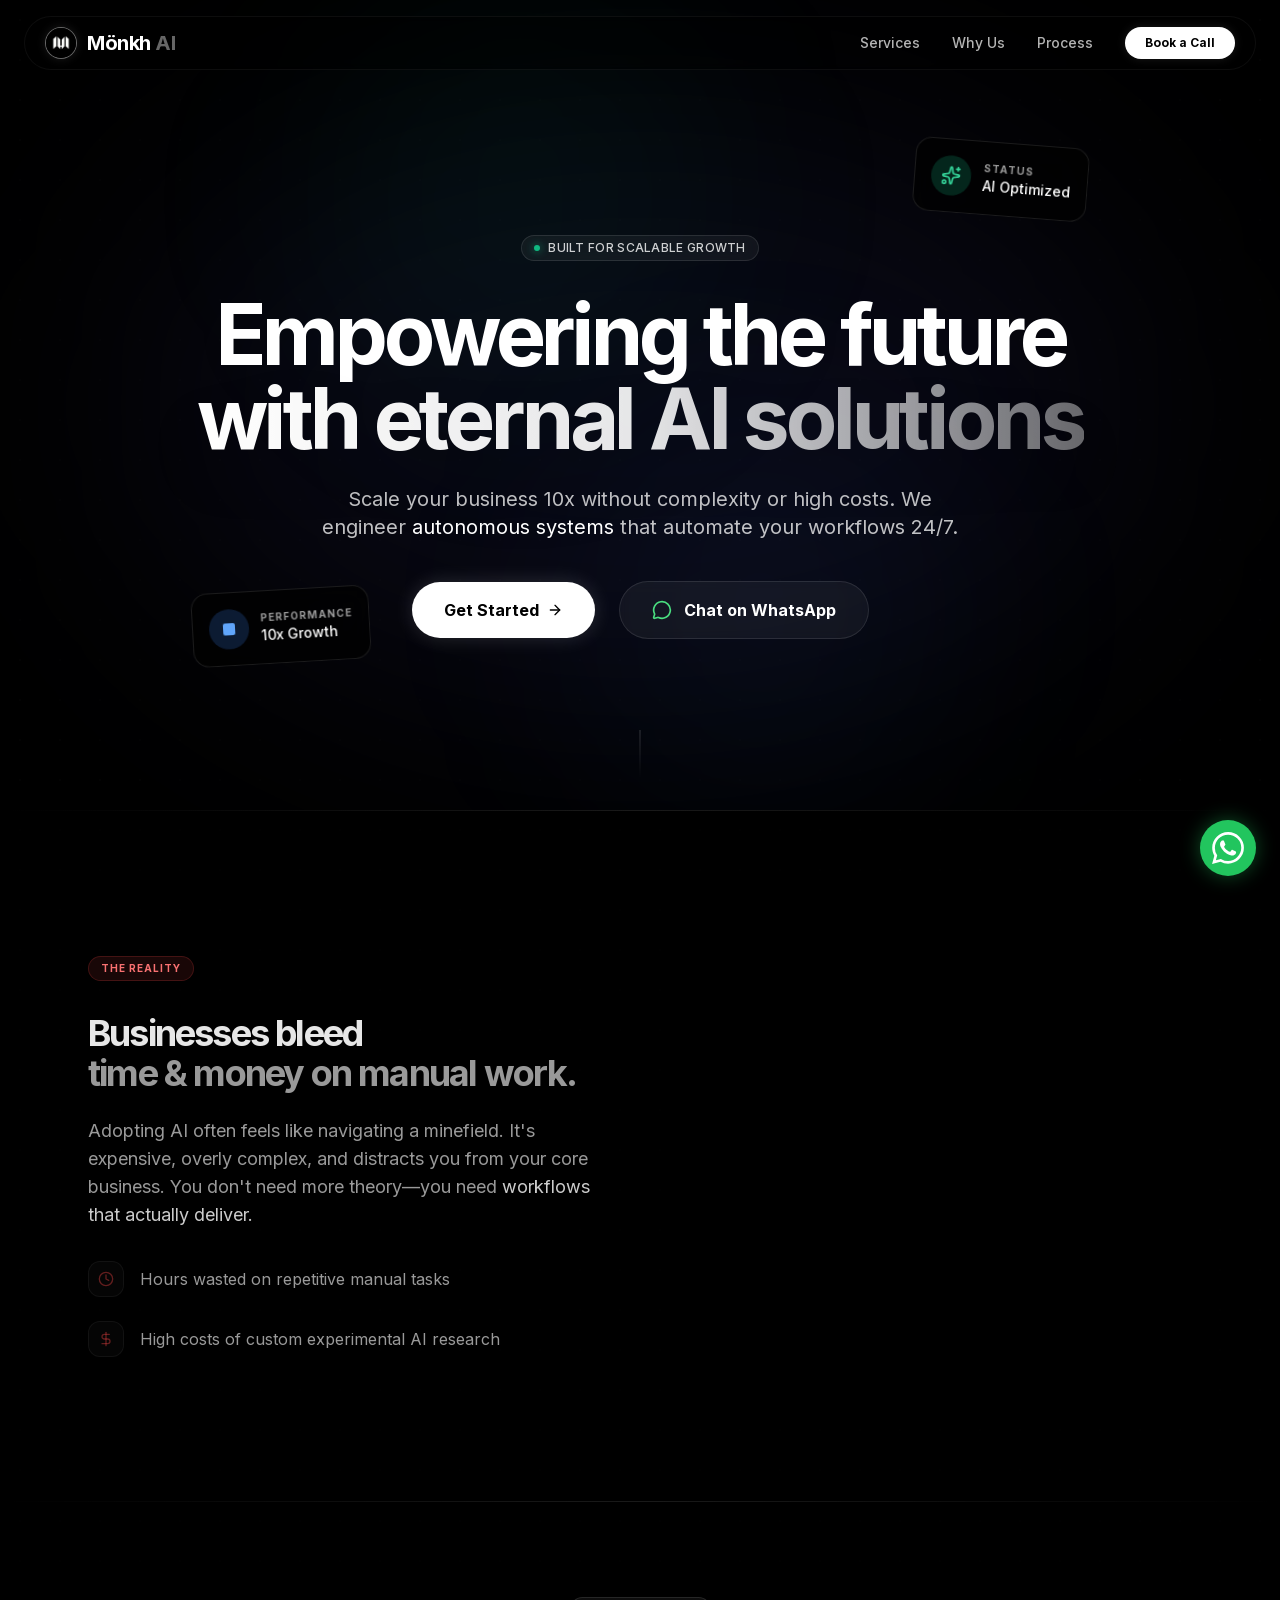
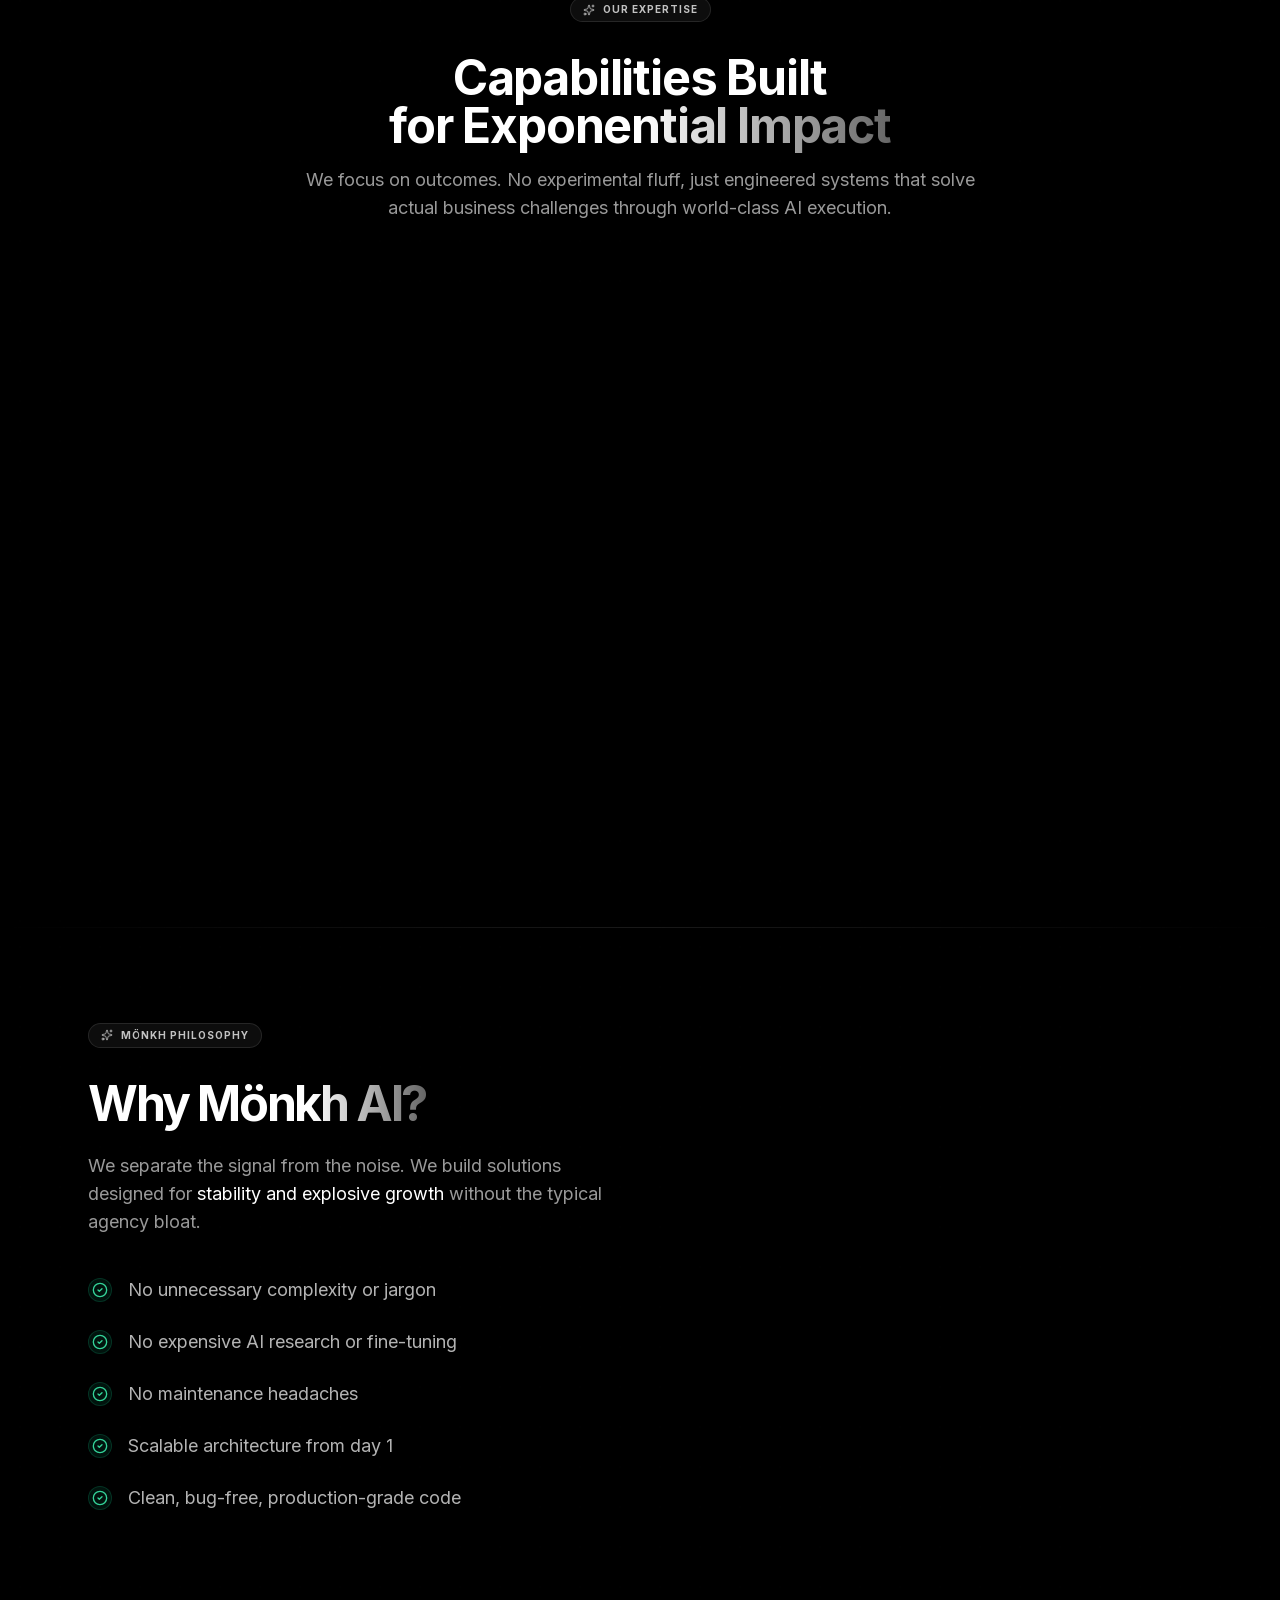
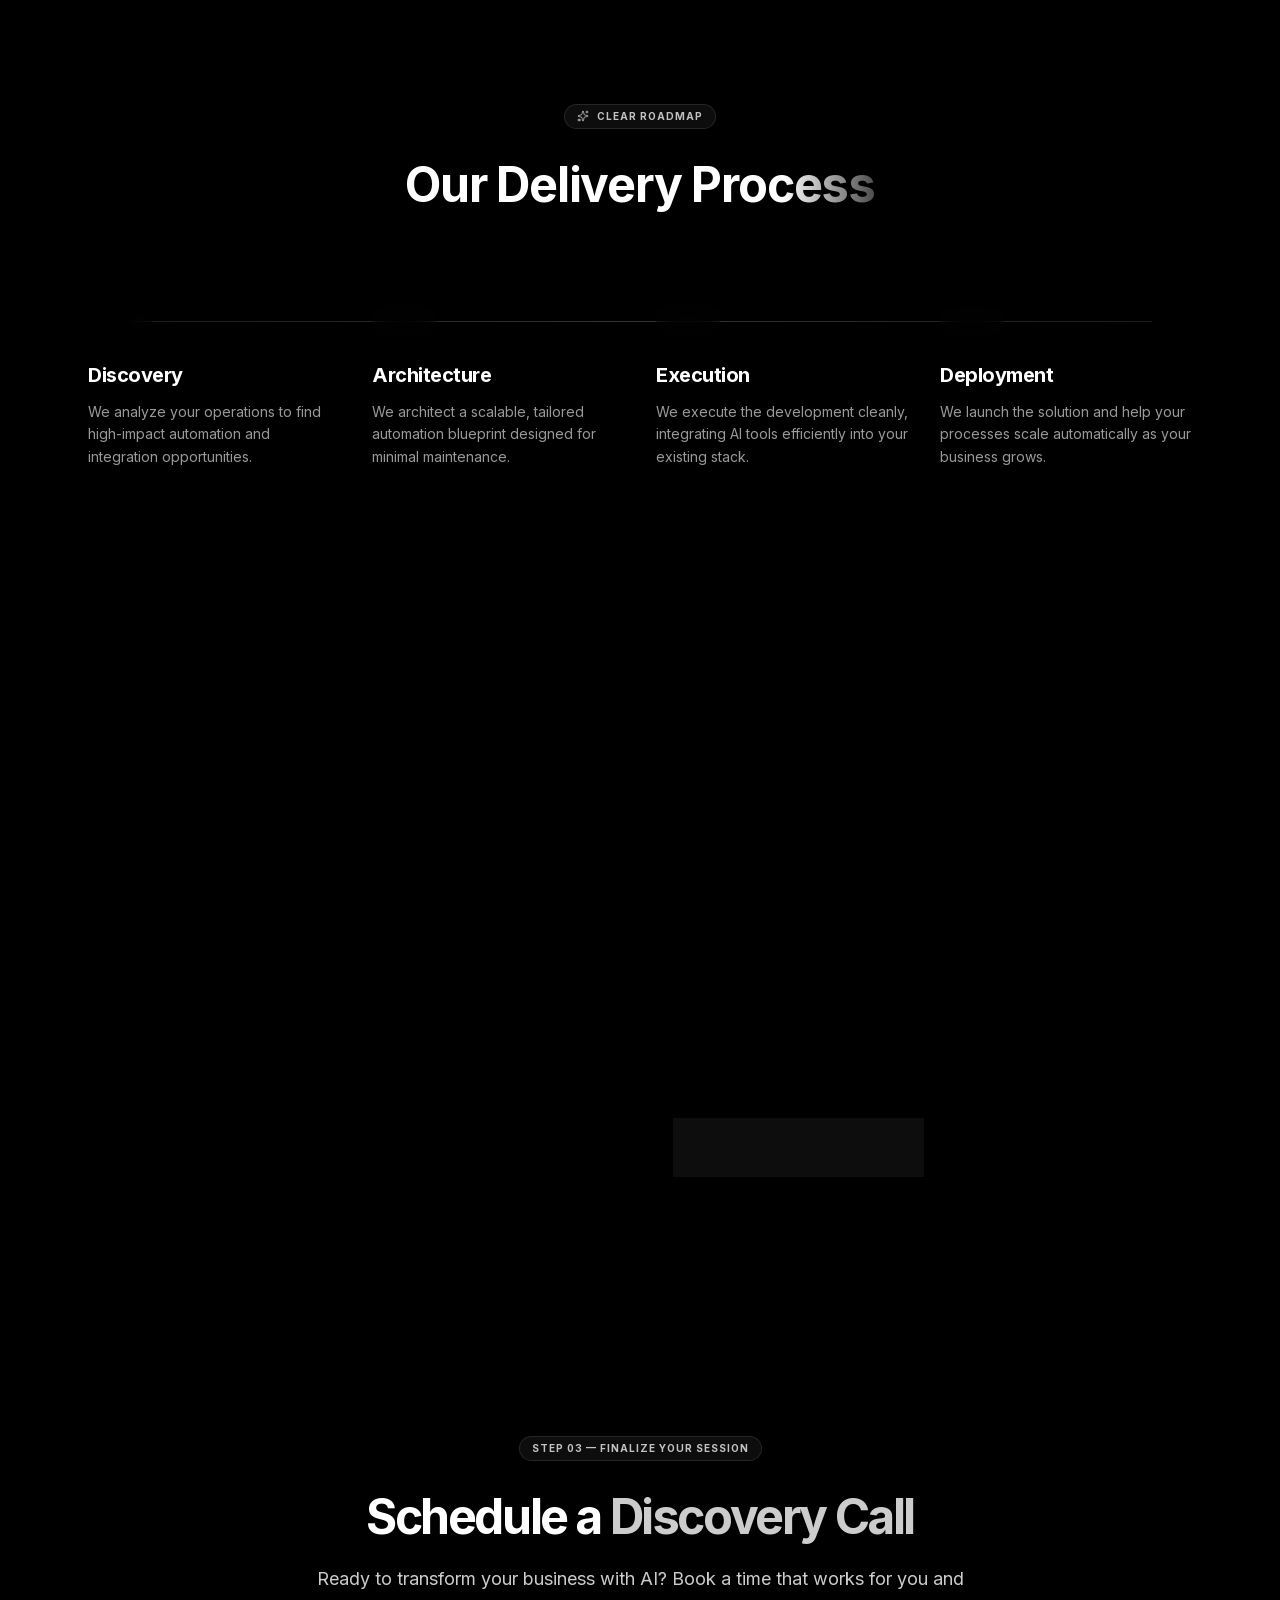
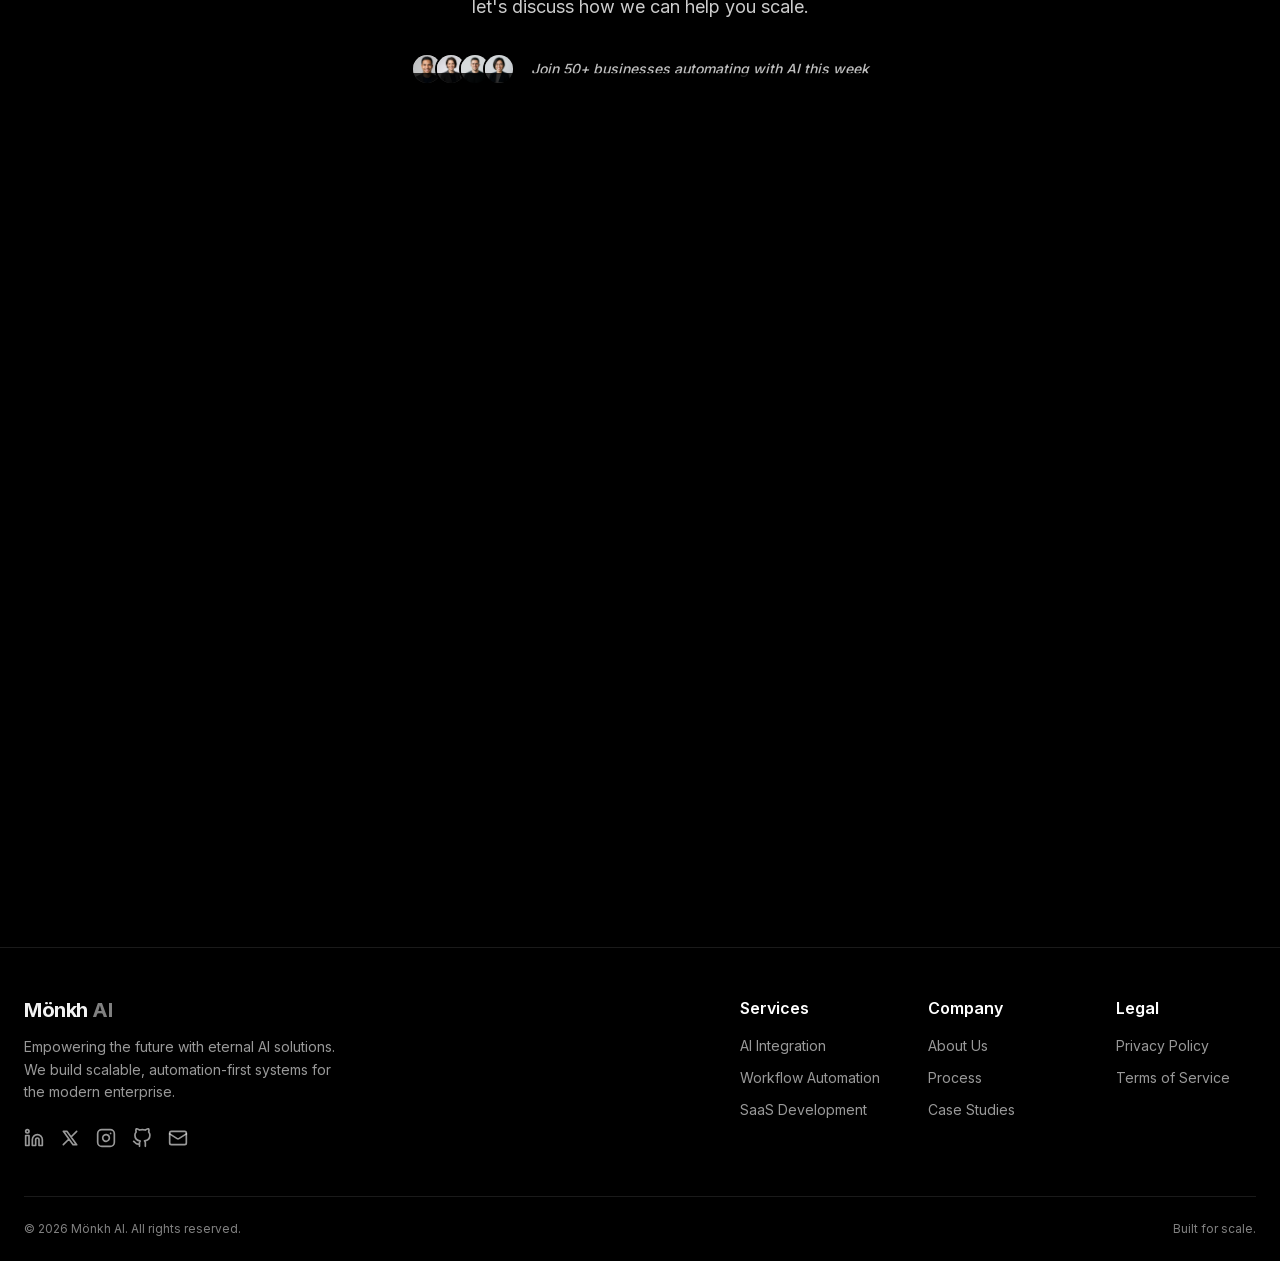
==== commit 32210773: "Deploying to main from @ monkhaihq/monkhai-website@9db7aa9bdd9626f1152723915687813ca66c9836 🚀" ====
--- a/index.html
+++ b/index.html
@@ -1 +1 @@
-<!DOCTYPE html><html lang="en" class="dark scroll-smooth"><head><meta charSet="utf-8"/><meta name="viewport" content="width=device-width, initial-scale=1"/><link rel="preload" href="/_next/static/media/e4af272ccee01ff0-s.p.woff2" as="font" crossorigin="" type="font/woff2"/><link rel="preload" as="image" href="/logo.png" fetchPriority="high"/><link rel="stylesheet" href="/_next/static/css/44194fd278185cce.css" data-precedence="next"/><link rel="preload" as="script" fetchPriority="low" href="/_next/static/chunks/webpack-4326b1815af840c5.js"/><script src="/_next/static/chunks/2200cc46-3b264c02f307c332.js" async=""></script><script src="/_next/static/chunks/945-47a47e292cb5f529.js" async=""></script><script src="/_next/static/chunks/main-app-d1f3985dac234931.js" async=""></script><script src="/_next/static/chunks/611-bc16ecc5168a9306.js" async=""></script><script src="/_next/static/chunks/app/page-2bdb5ddb64efedb9.js" async=""></script><script src="/_next/static/chunks/app/layout-ac0559e4728fb355.js" async=""></script><script src="/_next/static/chunks/498-199f27132dba996d.js" async=""></script><script src="/_next/static/chunks/app/not-found-dbce80a23cbe91fb.js" async=""></script><meta http-equiv="Content-Security-Policy" content="default-src &#x27;self&#x27;; script-src &#x27;self&#x27; &#x27;unsafe-inline&#x27; &#x27;unsafe-eval&#x27; https://www.googletagmanager.com https://www.google-analytics.com https://www.clarity.ms https://app.cal.com https://api.cal.com; style-src &#x27;self&#x27; &#x27;unsafe-inline&#x27; https://fonts.googleapis.com https://app.cal.com; img-src &#x27;self&#x27; data: https://www.googletagmanager.com https://www.google-analytics.com https://www.clarity.ms https://app.cal.com; font-src &#x27;self&#x27; https://fonts.gstatic.com; connect-src &#x27;self&#x27; https://www.google-analytics.com https://stats.g.doubleclick.net https://www.clarity.ms https://api.cal.com; frame-src &#x27;self&#x27; https://app.cal.com; base-uri &#x27;self&#x27;; form-action &#x27;self&#x27;; object-src &#x27;none&#x27;;"/><meta http-equiv="X-Content-Type-Options" content="nosniff"/><meta http-equiv="X-Frame-Options" content="DENY"/><meta http-equiv="Referrer-Policy" content="strict-origin-when-cross-origin"/><meta http-equiv="Permissions-Policy" content="camera=(), microphone=(), geolocation=(), interest-cohort=()"/><meta http-equiv="Cross-Origin-Opener-Policy" content="same-origin"/><meta name="apple-mobile-web-app-capable" content="yes"/><meta name="apple-mobile-web-app-status-bar-style" content="black-translucent"/><link rel="canonical" href="https://monkhaihq.github.io"/><meta name="theme-color" media="(prefers-color-scheme: light)" content="#000000"/><meta name="theme-color" media="(prefers-color-scheme: dark)" content="#000000"/><title>Mönkh AI | Empowering the future with eternal AI solutions</title><meta name="description" content="Use AI to grow your business 10x without complexity or high costs. We automate workflows, integrate existing AI tools, and build scalable systems."/><meta name="application-name" content="Mönkh AI"/><meta name="author" content="Mönkh AI Team"/><link rel="manifest" href="/site.webmanifest" crossorigin="use-credentials"/><meta name="generator" content="Next.js"/><meta name="keywords" content="AI,Automation,Workflow,Business Growth,Mönkh AI,Artificial Intelligence"/><meta name="referrer" content="origin-when-cross-origin"/><meta name="creator" content="Mönkh AI"/><meta name="publisher" content="Mönkh AI"/><meta name="robots" content="index, follow"/><meta name="googlebot" content="index, follow, max-video-preview:-1, max-image-preview:large, max-snippet:-1"/><meta property="og:title" content="Mönkh AI | Empowering the future with eternal AI solutions"/><meta property="og:description" content="Use AI to grow your business 10x without complexity or high costs. We automate workflows, integrate existing AI tools, and build scalable systems."/><meta property="og:url" content="https://monkhaihq.github.io"/><meta property="og:site_name" content="Mönkh AI"/><meta property="og:locale" content="en_US"/><meta property="og:image" content="https://monkhaihq.github.io/og-image.png"/><meta property="og:image:width" content="1200"/><meta property="og:image:height" content="630"/><meta property="og:image:alt" content="Mönkh AI - Empowering the future with eternal AI solutions"/><meta property="og:type" content="website"/><meta name="twitter:card" content="summary_large_image"/><meta name="twitter:creator" content="@monkhai"/><meta name="twitter:title" content="Mönkh AI | Empowering the future with eternal AI solutions"/><meta name="twitter:description" content="Use AI to grow your business 10x without complexity or high costs. We automate workflows, integrate existing AI tools, and build scalable systems."/><meta name="twitter:image" content="https://monkhaihq.github.io/og-image.png"/><link rel="icon" href="/favicon-32x32.png" sizes="32x32" type="image/png"/><link rel="icon" href="/favicon-16x16.png" sizes="16x16" type="image/png"/><link rel="icon" href="/favicon.ico" sizes="any"/><link rel="apple-touch-icon" href="/apple-touch-icon.png" sizes="180x180" type="image/png"/><meta name="next-size-adjust"/><script src="/_next/static/chunks/polyfills-42372ed130431b0a.js" noModule=""></script></head><body class="__variable_f367f3 font-sans antialiased bg-background text-foreground selection:bg-white/20"><noscript><iframe src="https://www.googletagmanager.com/ns.html?id=GTM-MVXX897N" height="0" width="0" style="display:none;visibility:hidden"></iframe></noscript><script type="application/ld+json">{"@context":"https://schema.org","@type":"Organization","name":"Mönkh AI","url":"https://monkhaihq.github.io","logo":"https://monkhaihq.github.io/logo.png","description":"Empowering the future with eternal AI solutions. We automate workflows, integrate existing AI tools, and build scalable systems.","sameAs":["https://www.linkedin.com/company/monkhai","https://x.com/monkhaihq","https://instagram.com/monkhaihq","https://github.com/monkhaihq"]}</script><main class="min-h-screen bg-background relative overflow-hidden flex flex-col"><nav class="fixed top-0 left-0 right-0 z-50 transition-all duration-500 py-4"><div class="container mx-auto px-6 max-w-7xl"><div class="flex items-center justify-between transition-all duration-500 rounded-full px-5 py-2 bg-transparent"><a href="#" class="flex items-center gap-2.5 text-xl font-bold tracking-tight group"><div class="relative w-8 h-8 rounded-full border border-white/60 shadow-[0_0_10px_rgba(255,255,255,0.1)] overflow-hidden bg-black flex-shrink-0 transition-all duration-500 group-hover:scale-110 group-hover:shadow-[0_0_15px_rgba(255,255,255,0.3)]"><img alt="Mönkh AI Logo" fetchPriority="high" width="32" height="32" decoding="async" data-nimg="1" class="object-cover" style="color:transparent" src="/logo.png"/></div><span class="text-white">Mönkh <span class="text-white/40 group-hover:text-white/60 transition-colors">AI</span></span></a><div class="hidden md:flex items-center space-x-8"><a href="#services" class="text-sm font-medium text-white/70 hover:text-white transition-all hover:scale-105">Services</a><a href="#why-us" class="text-sm font-medium text-white/70 hover:text-white transition-all hover:scale-105">Why Us</a><a href="#process" class="text-sm font-medium text-white/70 hover:text-white transition-all hover:scale-105">Process</a><a href="#contact" class="relative px-5 py-2 rounded-full bg-white text-black text-xs font-bold hover:scale-105 transition-all overflow-hidden group shadow-[0_0_10px_rgba(255,255,255,0.1)]"><span class="relative z-10">Book a Call</span><div class="absolute inset-0 shimmer opacity-0 group-hover:opacity-100 transition-opacity"></div></a></div><button class="md:hidden text-white w-10 h-10 flex items-center justify-center rounded-full bg-white/5 border border-white/10" aria-label="Toggle menu"><svg xmlns="http://www.w3.org/2000/svg" width="20" height="20" viewBox="0 0 24 24" fill="none" stroke="currentColor" stroke-width="2" stroke-linecap="round" stroke-linejoin="round" class="lucide lucide-menu" aria-hidden="true"><path d="M4 5h16"></path><path d="M4 12h16"></path><path d="M4 19h16"></path></svg></button></div></div></nav><div class="flex-grow"><section class="relative pt-32 pb-16 md:pt-40 md:pb-24 overflow-hidden flex flex-col items-center justify-center min-h-[90vh] bg-[#050505]"><div class="absolute inset-0 grid-pattern opacity-[0.15] pointer-events-none "></div><div class="absolute top-1/2 left-1/2 -translate-x-1/2 -translate-y-1/2 w-[1000px] h-[600px] bg-indigo-500/[0.08] rounded-[100%] blur-[120px] pointer-events-none opacity-50" style="opacity:0"></div><div class="absolute top-0 left-1/4 w-[400px] h-[400px] bg-emerald-500/[0.05] rounded-full blur-[100px] pointer-events-none animate-pulse"></div><div class="absolute bottom-0 right-1/4 w-[400px] h-[400px] bg-blue-500/[0.05] rounded-full blur-[100px] pointer-events-none animate-pulse"></div><div class="absolute top-40 right-[15%] hidden lg:block"><div class="glass p-4 rounded-2xl flex items-center gap-3 backdrop-blur-xl border-white/20"><div class="w-10 h-10 rounded-full bg-emerald-500/20 flex items-center justify-center"><svg xmlns="http://www.w3.org/2000/svg" width="24" height="24" viewBox="0 0 24 24" fill="none" stroke="currentColor" stroke-width="2" stroke-linecap="round" stroke-linejoin="round" class="lucide lucide-sparkles w-5 h-5 text-emerald-400" aria-hidden="true"><path d="M11.017 2.814a1 1 0 0 1 1.966 0l1.051 5.558a2 2 0 0 0 1.594 1.594l5.558 1.051a1 1 0 0 1 0 1.966l-5.558 1.051a2 2 0 0 0-1.594 1.594l-1.051 5.558a1 1 0 0 1-1.966 0l-1.051-5.558a2 2 0 0 0-1.594-1.594l-5.558-1.051a1 1 0 0 1 0-1.966l5.558-1.051a2 2 0 0 0 1.594-1.594z"></path><path d="M20 2v4"></path><path d="M22 4h-4"></path><circle cx="4" cy="20" r="2"></circle></svg></div><div><div class="text-[10px] text-white/60 uppercase tracking-widest font-bold">Status</div><div class="text-sm font-medium text-white">AI Optimized</div></div></div></div><div class="absolute bottom-40 left-[15%] hidden lg:block"><div class="glass p-4 rounded-2xl flex items-center gap-3 backdrop-blur-xl border-white/20"><div class="w-10 h-10 rounded-full bg-blue-500/20 flex items-center justify-center"><div class="w-3 h-3 bg-blue-400 rounded-sm animate-spin"></div></div><div><div class="text-[10px] text-white/60 uppercase tracking-widest font-bold">Performance</div><div class="text-sm font-medium text-white">10x Growth</div></div></div></div><div class="container px-6 relative z-10 max-w-5xl mx-auto flex flex-col items-center text-center"><div class="inline-flex items-center space-x-2 bg-white/5 border border-white/10 rounded-full px-3 py-1 mb-8 backdrop-blur-md" style="opacity:0;transform:translateY(20px)"><span class="w-1.5 h-1.5 rounded-full bg-emerald-500 animate-pulse shadow-[0_0_8px_rgba(16,185,129,0.8)]"></span><span class="text-[10px] md:text-xs font-medium text-white/80 tracking-wide uppercase">Built for scalable growth</span></div><h1 class="text-4xl md:text-6xl lg:text-[84px] font-bold tracking-tighter mb-6 leading-[0.95] text-white" style="opacity:0.1;transform:scale(0.98)">Empowering the future <br class="hidden md:block"/><span class="text-transparent bg-clip-text bg-gradient-to-r from-white via-white/90 to-white/40 drop-shadow-2xl">with eternal AI solutions</span></h1><p class="text-base md:text-xl text-white/75 max-w-2xl mb-10 leading-relaxed" style="opacity:0;transform:translateY(20px)">Scale your business 10x without complexity or high costs. We engineer <span class="text-white">autonomous systems</span> that automate your workflows 24/7.</p><div class="flex flex-col sm:flex-row items-center gap-6 w-full sm:w-auto" style="opacity:0;transform:translateY(20px)"><a href="#contact" class="relative w-full sm:w-auto px-8 py-4 rounded-full bg-white text-black font-bold text-base hover:scale-105 transition-all flex items-center justify-center gap-2 group overflow-hidden shadow-[0_0_20px_rgba(255,255,255,0.15)]"><span class="relative z-10">Get Started</span><svg xmlns="http://www.w3.org/2000/svg" width="24" height="24" viewBox="0 0 24 24" fill="none" stroke="currentColor" stroke-width="2" stroke-linecap="round" stroke-linejoin="round" class="lucide lucide-arrow-right w-4 h-4 group-hover:translate-x-1 transition-transform relative z-10" aria-hidden="true"><path d="M5 12h14"></path><path d="m12 5 7 7-7 7"></path></svg><div class="absolute inset-0 shimmer opacity-0 group-hover:opacity-100 transition-opacity"></div></a><a href="https://wa.me/+919589634071?text=Hi%20M%C3%B6nkh%20AI!%20I&#x27;m%20ready%20to%20automate%20my%20business%20with%20AI%20and%20scale%20to%20the%20next%20level.%20Let&#x27;s%20chat!" target="_blank" rel="noopener noreferrer" class="w-full sm:w-auto px-8 py-4 rounded-full bg-white/5 text-white font-bold text-base hover:bg-white/10 border border-white/10 transition-all flex items-center justify-center gap-3 backdrop-blur-sm group"><svg xmlns="http://www.w3.org/2000/svg" width="24" height="24" viewBox="0 0 24 24" fill="none" stroke="currentColor" stroke-width="2" stroke-linecap="round" stroke-linejoin="round" class="lucide lucide-message-circle w-5 h-5 text-green-400 group-hover:scale-110 transition-transform" aria-hidden="true"><path d="M2.992 16.342a2 2 0 0 1 .094 1.167l-1.065 3.29a1 1 0 0 0 1.236 1.168l3.413-.998a2 2 0 0 1 1.099.092 10 10 0 1 0-4.777-4.719"></path></svg>Chat on WhatsApp</a></div></div><div class="absolute bottom-8 left-1/2 -translate-x-1/2 flex flex-col items-center gap-2" style="opacity:0"><div class="w-[1px] h-12 bg-gradient-to-b from-white/20 to-transparent"></div></div></section><!--$--><section class="py-24 relative overflow-hidden bg-[#050505]"><div class="absolute inset-0 grid-pattern opacity-[0.03] pointer-events-none "></div><div class="absolute top-0 left-1/2 -translate-x-1/2 w-full h-[1px] bg-gradient-to-r from-transparent via-white/5 to-transparent"></div><div class="container mx-auto px-6 max-w-6xl relative z-10"><div class="grid md:grid-cols-2 gap-16 items-center"><div style="opacity:0;transform:translateX(-30px)"><div class="inline-flex items-center gap-2 px-3 py-1 rounded-full border text-[10px] font-bold uppercase tracking-widest mb-8 bg-red-500/10 border-red-500/20 text-red-500 " style="opacity:0;transform:translateY(10px)">The Reality</div><h2 class="text-3xl md:text-4xl font-bold mb-6 tracking-tighter leading-tight text-white/90">Businesses bleed <br/><span class="text-white/60">time &amp; money on manual work.</span></h2><p class="text-white/60 text-base md:text-lg mb-8 leading-relaxed">Adopting AI often feels like navigating a minefield. It&#x27;s expensive, overly complex, and distracts you from your core business. You don&#x27;t need more theory—you need <span class="text-white/80">workflows that actually deliver.</span></p><ul class="space-y-6"><li class="flex items-center gap-4 text-white/60"><div class="w-9 h-9 rounded-xl bg-white/[0.02] border border-white/[0.05] flex items-center justify-center"><svg xmlns="http://www.w3.org/2000/svg" width="24" height="24" viewBox="0 0 24 24" fill="none" stroke="currentColor" stroke-width="2" stroke-linecap="round" stroke-linejoin="round" class="lucide lucide-clock w-4 h-4 text-red-500/40" aria-hidden="true"><circle cx="12" cy="12" r="10"></circle><path d="M12 6v6l4 2"></path></svg></div><span class="text-base">Hours wasted on repetitive manual tasks</span></li><li class="flex items-center gap-4 text-white/60"><div class="w-9 h-9 rounded-xl bg-white/[0.02] border border-white/[0.05] flex items-center justify-center"><svg xmlns="http://www.w3.org/2000/svg" width="24" height="24" viewBox="0 0 24 24" fill="none" stroke="currentColor" stroke-width="2" stroke-linecap="round" stroke-linejoin="round" class="lucide lucide-dollar-sign w-4 h-4 text-red-500/40" aria-hidden="true"><line x1="12" x2="12" y1="2" y2="22"></line><path d="M17 5H9.5a3.5 3.5 0 0 0 0 7h5a3.5 3.5 0 0 1 0 7H6"></path></svg></div><span class="text-base">High costs of custom experimental AI research</span></li></ul></div><div class="relative" style="opacity:0;transform:translateX(30px)"><div class="absolute -inset-4 bg-indigo-500/10 rounded-3xl blur-3xl -z-10 animate-pulse"></div><div class="glass p-8 md:p-12 rounded-3xl border-white/10 relative overflow-hidden group"><div class="absolute inset-0 shimmer opacity-[0.02] group-hover:opacity-[0.05] transition-opacity pointer-events-none"></div><div class="inline-flex items-center gap-2 px-3 py-1 rounded-full border text-[10px] font-bold uppercase tracking-widest mb-8 bg-emerald-500/10 border-emerald-500/20 text-emerald-500 " style="opacity:0;transform:translateY(10px)"><svg xmlns="http://www.w3.org/2000/svg" width="24" height="24" viewBox="0 0 24 24" fill="none" stroke="currentColor" stroke-width="2" stroke-linecap="round" stroke-linejoin="round" class="lucide lucide-sparkles w-3 h-3 text-emerald-500" aria-hidden="true"><path d="M11.017 2.814a1 1 0 0 1 1.966 0l1.051 5.558a2 2 0 0 0 1.594 1.594l5.558 1.051a1 1 0 0 1 0 1.966l-5.558 1.051a2 2 0 0 0-1.594 1.594l-1.051 5.558a1 1 0 0 1-1.966 0l-1.051-5.558a2 2 0 0 0-1.594-1.594l-5.558-1.051a1 1 0 0 1 0-1.966l5.558-1.051a2 2 0 0 0 1.594-1.594z"></path><path d="M20 2v4"></path><path d="M22 4h-4"></path><circle cx="4" cy="20" r="2"></circle></svg>Our Solution</div><h2 class="text-3xl md:text-4xl font-bold mb-6 tracking-tighter leading-tight text-white">Engineered for <br/><span class="text-transparent bg-clip-text bg-gradient-to-r from-white via-white to-white/40">Real-World ROI.</span></h2><p class="text-white/60 text-base md:text-lg mb-8 leading-relaxed">We integrate proven AI systems directly into your existing operations. No fluff—just fast, scalable, and secure automations that drive immediate bottom-line results.</p><ul class="space-y-6"><li class="flex items-center gap-4 text-white/90"><div class="w-9 h-9 rounded-xl bg-white/5 border border-white/10 flex items-center justify-center shadow-[0_0_15px_rgba(255,255,255,0.05)]"><svg xmlns="http://www.w3.org/2000/svg" width="24" height="24" viewBox="0 0 24 24" fill="none" stroke="currentColor" stroke-width="2" stroke-linecap="round" stroke-linejoin="round" class="lucide lucide-zap w-4 h-4 text-white" aria-hidden="true"><path d="M4 14a1 1 0 0 1-.78-1.63l9.9-10.2a.5.5 0 0 1 .86.46l-1.92 6.02A1 1 0 0 0 13 10h7a1 1 0 0 1 .78 1.63l-9.9 10.2a.5.5 0 0 1-.86-.46l1.92-6.02A1 1 0 0 0 11 14z"></path></svg></div><span class="text-base font-medium">Seamless integration without downtime</span></li><li class="flex items-center gap-4 text-white/90"><div class="w-9 h-9 rounded-xl bg-white/5 border border-white/10 flex items-center justify-center shadow-[0_0_15px_rgba(255,255,255,0.05)]"><svg xmlns="http://www.w3.org/2000/svg" width="24" height="24" viewBox="0 0 24 24" fill="none" stroke="currentColor" stroke-width="2" stroke-linecap="round" stroke-linejoin="round" class="lucide lucide-sparkles w-4 h-4 text-white" aria-hidden="true"><path d="M11.017 2.814a1 1 0 0 1 1.966 0l1.051 5.558a2 2 0 0 0 1.594 1.594l5.558 1.051a1 1 0 0 1 0 1.966l-5.558 1.051a2 2 0 0 0-1.594 1.594l-1.051 5.558a1 1 0 0 1-1.966 0l-1.051-5.558a2 2 0 0 0-1.594-1.594l-5.558-1.051a1 1 0 0 1 0-1.966l5.558-1.051a2 2 0 0 0 1.594-1.594z"></path><path d="M20 2v4"></path><path d="M22 4h-4"></path><circle cx="4" cy="20" r="2"></circle></svg></div><span class="text-base font-medium">Immediate cost reduction &amp; scale</span></li></ul></div></div></div></div></section><!--/$--><!--$--><section id="services" class="py-24 relative overflow-hidden bg-[#050505]"><div class="absolute inset-0 grid-pattern opacity-[0.05] pointer-events-none "></div><div class="absolute top-0 left-1/2 -translate-x-1/2 w-full h-[1px] bg-gradient-to-r from-transparent via-white/10 to-transparent"></div><div class="container mx-auto px-6 max-w-6xl relative z-10"><div class="text-center mb-16 max-w-2xl mx-auto"><div class="inline-flex items-center gap-2 px-3 py-1 rounded-full border text-[10px] font-bold uppercase tracking-widest mb-8 bg-white/5 border-white/10 text-white/75 " style="opacity:0;transform:translateY(10px)"><svg xmlns="http://www.w3.org/2000/svg" width="24" height="24" viewBox="0 0 24 24" fill="none" stroke="currentColor" stroke-width="2" stroke-linecap="round" stroke-linejoin="round" class="lucide lucide-sparkles w-3 h-3 text-white/60" aria-hidden="true"><path d="M11.017 2.814a1 1 0 0 1 1.966 0l1.051 5.558a2 2 0 0 0 1.594 1.594l5.558 1.051a1 1 0 0 1 0 1.966l-5.558 1.051a2 2 0 0 0-1.594 1.594l-1.051 5.558a1 1 0 0 1-1.966 0l-1.051-5.558a2 2 0 0 0-1.594-1.594l-5.558-1.051a1 1 0 0 1 0-1.966l5.558-1.051a2 2 0 0 0 1.594-1.594z"></path><path d="M20 2v4"></path><path d="M22 4h-4"></path><circle cx="4" cy="20" r="2"></circle></svg>Our Expertise</div><h2 class="text-3xl md:text-5xl font-bold mb-4 tracking-tight text-white" style="opacity:0;transform:translateY(20px)">Capabilities Built <br/><span class="text-transparent bg-clip-text bg-gradient-to-r from-white via-white to-white/40">for Exponential Impact</span></h2><p class="text-white/60 text-base md:text-lg leading-relaxed" style="opacity:0;transform:translateY(20px)">We focus on outcomes. No experimental fluff, just engineered systems that solve actual business challenges through world-class AI execution.</p></div><div class="grid md:grid-cols-2 lg:grid-cols-3 gap-6"><div class="group relative glass p-8 rounded-3xl transition-all duration-500 border-white/[0.05] hover:border-white/20 hover:bg-white/[0.03] overflow-hidden" style="opacity:0;transform:translateY(20px)"><div class="absolute inset-0 shimmer opacity-0 group-hover:opacity-[0.03] transition-opacity pointer-events-none"></div><div class="relative z-10"><div class="w-12 h-12 rounded-2xl bg-white/5 flex items-center justify-center mb-6 group-hover:scale-110 group-hover:bg-white/10 transition-all duration-500"><svg xmlns="http://www.w3.org/2000/svg" width="24" height="24" viewBox="0 0 24 24" fill="none" stroke="currentColor" stroke-width="2" stroke-linecap="round" stroke-linejoin="round" class="lucide lucide-box w-6 h-6 text-white group-hover:text-glow transition-all" aria-hidden="true"><path d="M21 8a2 2 0 0 0-1-1.73l-7-4a2 2 0 0 0-2 0l-7 4A2 2 0 0 0 3 8v8a2 2 0 0 0 1 1.73l7 4a2 2 0 0 0 2 0l7-4A2 2 0 0 0 21 16Z"></path><path d="m3.3 7 8.7 5 8.7-5"></path><path d="M12 22V12"></path></svg></div><h3 class="text-xl font-bold mb-3 text-white group-hover:text-white transition-colors tracking-tight">SaaS &amp; Product Development</h3><p class="text-white/60 group-hover:text-white/80 leading-relaxed text-sm transition-colors">Build robust, scalable software products and internal tools from the ground up to empower your teams.</p></div><div class="absolute bottom-0 left-0 right-0 h-1 bg-gradient-to-r from-transparent via-white/20 to-transparent opacity-0 group-hover:opacity-100 transition-opacity"></div></div><div class="group relative glass p-8 rounded-3xl transition-all duration-500 border-white/[0.05] hover:border-white/20 hover:bg-white/[0.03] overflow-hidden" style="opacity:0;transform:translateY(20px)"><div class="absolute inset-0 shimmer opacity-0 group-hover:opacity-[0.03] transition-opacity pointer-events-none"></div><div class="relative z-10"><div class="w-12 h-12 rounded-2xl bg-white/5 flex items-center justify-center mb-6 group-hover:scale-110 group-hover:bg-white/10 transition-all duration-500"><svg xmlns="http://www.w3.org/2000/svg" width="24" height="24" viewBox="0 0 24 24" fill="none" stroke="currentColor" stroke-width="2" stroke-linecap="round" stroke-linejoin="round" class="lucide lucide-cpu w-6 h-6 text-white group-hover:text-glow transition-all" aria-hidden="true"><path d="M12 20v2"></path><path d="M12 2v2"></path><path d="M17 20v2"></path><path d="M17 2v2"></path><path d="M2 12h2"></path><path d="M2 17h2"></path><path d="M2 7h2"></path><path d="M20 12h2"></path><path d="M20 17h2"></path><path d="M20 7h2"></path><path d="M7 20v2"></path><path d="M7 2v2"></path><rect x="4" y="4" width="16" height="16" rx="2"></rect><rect x="8" y="8" width="8" height="8" rx="1"></rect></svg></div><h3 class="text-xl font-bold mb-3 text-white group-hover:text-white transition-colors tracking-tight">API &amp; System Integrations</h3><p class="text-white/60 group-hover:text-white/80 leading-relaxed text-sm transition-colors">Connect disparate tools and systems into one seamless, unified environment that scales as you grow.</p></div><div class="absolute bottom-0 left-0 right-0 h-1 bg-gradient-to-r from-transparent via-white/20 to-transparent opacity-0 group-hover:opacity-100 transition-opacity"></div></div><div class="group relative glass p-8 rounded-3xl transition-all duration-500 border-white/[0.05] hover:border-white/20 hover:bg-white/[0.03] overflow-hidden" style="opacity:0;transform:translateY(20px)"><div class="absolute inset-0 shimmer opacity-0 group-hover:opacity-[0.03] transition-opacity pointer-events-none"></div><div class="relative z-10"><div class="w-12 h-12 rounded-2xl bg-white/5 flex items-center justify-center mb-6 group-hover:scale-110 group-hover:bg-white/10 transition-all duration-500"><svg xmlns="http://www.w3.org/2000/svg" width="24" height="24" viewBox="0 0 24 24" fill="none" stroke="currentColor" stroke-width="2" stroke-linecap="round" stroke-linejoin="round" class="lucide lucide-copy w-6 h-6 text-white group-hover:text-glow transition-all" aria-hidden="true"><rect width="14" height="14" x="8" y="8" rx="2" ry="2"></rect><path d="M4 16c-1.1 0-2-.9-2-2V4c0-1.1.9-2 2-2h10c1.1 0 2 .9 2 2"></path></svg></div><h3 class="text-xl font-bold mb-3 text-white group-hover:text-white transition-colors tracking-tight">AI Integration</h3><p class="text-white/60 group-hover:text-white/80 leading-relaxed text-sm transition-colors">Plug state-of-the-art AI capabilities directly into your existing software perfectly tailored for your business needs.</p></div><div class="absolute bottom-0 left-0 right-0 h-1 bg-gradient-to-r from-transparent via-white/20 to-transparent opacity-0 group-hover:opacity-100 transition-opacity"></div></div><div class="group relative glass p-8 rounded-3xl transition-all duration-500 border-white/[0.05] hover:border-white/20 hover:bg-white/[0.03] overflow-hidden" style="opacity:0;transform:translateY(20px)"><div class="absolute inset-0 shimmer opacity-0 group-hover:opacity-[0.03] transition-opacity pointer-events-none"></div><div class="relative z-10"><div class="w-12 h-12 rounded-2xl bg-white/5 flex items-center justify-center mb-6 group-hover:scale-110 group-hover:bg-white/10 transition-all duration-500"><svg xmlns="http://www.w3.org/2000/svg" width="24" height="24" viewBox="0 0 24 24" fill="none" stroke="currentColor" stroke-width="2" stroke-linecap="round" stroke-linejoin="round" class="lucide lucide-workflow w-6 h-6 text-white group-hover:text-glow transition-all" aria-hidden="true"><rect width="8" height="8" x="3" y="3" rx="2"></rect><path d="M7 11v4a2 2 0 0 0 2 2h4"></path><rect width="8" height="8" x="13" y="13" rx="2"></rect></svg></div><h3 class="text-xl font-bold mb-3 text-white group-hover:text-white transition-colors tracking-tight">Workflow Automation</h3><p class="text-white/60 group-hover:text-white/80 leading-relaxed text-sm transition-colors">Automate repetitive tasks, reduce human error, and accelerate delivery times using smart process automation.</p></div><div class="absolute bottom-0 left-0 right-0 h-1 bg-gradient-to-r from-transparent via-white/20 to-transparent opacity-0 group-hover:opacity-100 transition-opacity"></div></div><div class="group relative glass p-8 rounded-3xl transition-all duration-500 border-white/[0.05] hover:border-white/20 hover:bg-white/[0.03] overflow-hidden" style="opacity:0;transform:translateY(20px)"><div class="absolute inset-0 shimmer opacity-0 group-hover:opacity-[0.03] transition-opacity pointer-events-none"></div><div class="relative z-10"><div class="w-12 h-12 rounded-2xl bg-white/5 flex items-center justify-center mb-6 group-hover:scale-110 group-hover:bg-white/10 transition-all duration-500"><svg xmlns="http://www.w3.org/2000/svg" width="24" height="24" viewBox="0 0 24 24" fill="none" stroke="currentColor" stroke-width="2" stroke-linecap="round" stroke-linejoin="round" class="lucide lucide-bot w-6 h-6 text-white group-hover:text-glow transition-all" aria-hidden="true"><path d="M12 8V4H8"></path><rect width="16" height="12" x="4" y="8" rx="2"></rect><path d="M2 14h2"></path><path d="M20 14h2"></path><path d="M15 13v2"></path><path d="M9 13v2"></path></svg></div><h3 class="text-xl font-bold mb-3 text-white group-hover:text-white transition-colors tracking-tight">Custom AI Agents</h3><p class="text-white/60 group-hover:text-white/80 leading-relaxed text-sm transition-colors">Deploy intelligent agents that handle complex customer interactions and internal business processes autonomously.</p></div><div class="absolute bottom-0 left-0 right-0 h-1 bg-gradient-to-r from-transparent via-white/20 to-transparent opacity-0 group-hover:opacity-100 transition-opacity"></div></div><div class="group relative glass p-8 rounded-3xl transition-all duration-500 border-white/[0.05] hover:border-white/20 hover:bg-white/[0.03] overflow-hidden" style="opacity:0;transform:translateY(20px)"><div class="absolute inset-0 shimmer opacity-0 group-hover:opacity-[0.03] transition-opacity pointer-events-none"></div><div class="relative z-10"><div class="w-12 h-12 rounded-2xl bg-white/5 flex items-center justify-center mb-6 group-hover:scale-110 group-hover:bg-white/10 transition-all duration-500"><svg xmlns="http://www.w3.org/2000/svg" width="24" height="24" viewBox="0 0 24 24" fill="none" stroke="currentColor" stroke-width="2" stroke-linecap="round" stroke-linejoin="round" class="lucide lucide-cloud w-6 h-6 text-white group-hover:text-glow transition-all" aria-hidden="true"><path d="M17.5 19H9a7 7 0 1 1 6.71-9h1.79a4.5 4.5 0 1 1 0 9Z"></path></svg></div><h3 class="text-xl font-bold mb-3 text-white group-hover:text-white transition-colors tracking-tight">Cloud &amp; Scalable Infrastructure</h3><p class="text-white/60 group-hover:text-white/80 leading-relaxed text-sm transition-colors">Deploy production-grade, highly available architectures that ensure your business never misses a beat.</p></div><div class="absolute bottom-0 left-0 right-0 h-1 bg-gradient-to-r from-transparent via-white/20 to-transparent opacity-0 group-hover:opacity-100 transition-opacity"></div></div></div></div></section><!--/$--><!--$--><section id="why-us" class="py-24 relative overflow-hidden bg-[#050505]"><div class="absolute inset-0 grid-pattern opacity-[0.03] pointer-events-none "></div><div class="absolute top-0 left-1/2 -translate-x-1/2 w-full h-[1px] bg-gradient-to-r from-transparent via-white/5 to-transparent"></div><div class="container mx-auto px-6 max-w-6xl relative z-10"><div class="grid lg:grid-cols-2 gap-16 items-center"><div style="opacity:0;transform:translateX(-30px)"><div class="inline-flex items-center gap-2 px-3 py-1 rounded-full border text-[10px] font-bold uppercase tracking-widest mb-8 bg-white/5 border-white/10 text-white/75 " style="opacity:0;transform:translateY(10px)"><svg xmlns="http://www.w3.org/2000/svg" width="24" height="24" viewBox="0 0 24 24" fill="none" stroke="currentColor" stroke-width="2" stroke-linecap="round" stroke-linejoin="round" class="lucide lucide-sparkles w-3 h-3 text-white/60" aria-hidden="true"><path d="M11.017 2.814a1 1 0 0 1 1.966 0l1.051 5.558a2 2 0 0 0 1.594 1.594l5.558 1.051a1 1 0 0 1 0 1.966l-5.558 1.051a2 2 0 0 0-1.594 1.594l-1.051 5.558a1 1 0 0 1-1.966 0l-1.051-5.558a2 2 0 0 0-1.594-1.594l-5.558-1.051a1 1 0 0 1 0-1.966l5.558-1.051a2 2 0 0 0 1.594-1.594z"></path><path d="M20 2v4"></path><path d="M22 4h-4"></path><circle cx="4" cy="20" r="2"></circle></svg>Mönkh Philosophy</div><h2 class="text-3xl md:text-5xl font-bold mb-6 tracking-tighter leading-tight text-white">Why <span class="text-transparent bg-clip-text bg-gradient-to-r from-white via-white to-white/40">Mönkh AI?</span></h2><p class="text-white/60 text-base md:text-lg mb-10 max-w-xl leading-relaxed">We separate the signal from the noise. We build solutions designed for <span class="text-white">stability and explosive growth</span> without the typical agency bloat.</p><ul class="space-y-6"><li class="flex items-center gap-4 text-lg" style="opacity:0;transform:translateX(-20px)"><div class="w-6 h-6 rounded-full bg-emerald-500/10 flex items-center justify-center"><svg xmlns="http://www.w3.org/2000/svg" width="24" height="24" viewBox="0 0 24 24" fill="none" stroke="currentColor" stroke-width="2" stroke-linecap="round" stroke-linejoin="round" class="lucide lucide-circle-check w-4 h-4 text-emerald-400 shrink-0" aria-hidden="true"><circle cx="12" cy="12" r="10"></circle><path d="m9 12 2 2 4-4"></path></svg></div><span class="text-white/70">No unnecessary complexity or jargon</span></li><li class="flex items-center gap-4 text-lg" style="opacity:0;transform:translateX(-20px)"><div class="w-6 h-6 rounded-full bg-emerald-500/10 flex items-center justify-center"><svg xmlns="http://www.w3.org/2000/svg" width="24" height="24" viewBox="0 0 24 24" fill="none" stroke="currentColor" stroke-width="2" stroke-linecap="round" stroke-linejoin="round" class="lucide lucide-circle-check w-4 h-4 text-emerald-400 shrink-0" aria-hidden="true"><circle cx="12" cy="12" r="10"></circle><path d="m9 12 2 2 4-4"></path></svg></div><span class="text-white/70">No expensive AI research or fine-tuning</span></li><li class="flex items-center gap-4 text-lg" style="opacity:0;transform:translateX(-20px)"><div class="w-6 h-6 rounded-full bg-emerald-500/10 flex items-center justify-center"><svg xmlns="http://www.w3.org/2000/svg" width="24" height="24" viewBox="0 0 24 24" fill="none" stroke="currentColor" stroke-width="2" stroke-linecap="round" stroke-linejoin="round" class="lucide lucide-circle-check w-4 h-4 text-emerald-400 shrink-0" aria-hidden="true"><circle cx="12" cy="12" r="10"></circle><path d="m9 12 2 2 4-4"></path></svg></div><span class="text-white/70">No maintenance headaches</span></li><li class="flex items-center gap-4 text-lg" style="opacity:0;transform:translateX(-20px)"><div class="w-6 h-6 rounded-full bg-emerald-500/10 flex items-center justify-center"><svg xmlns="http://www.w3.org/2000/svg" width="24" height="24" viewBox="0 0 24 24" fill="none" stroke="currentColor" stroke-width="2" stroke-linecap="round" stroke-linejoin="round" class="lucide lucide-circle-check w-4 h-4 text-emerald-400 shrink-0" aria-hidden="true"><circle cx="12" cy="12" r="10"></circle><path d="m9 12 2 2 4-4"></path></svg></div><span class="text-white/70">Scalable architecture from day 1</span></li><li class="flex items-center gap-4 text-lg" style="opacity:0;transform:translateX(-20px)"><div class="w-6 h-6 rounded-full bg-emerald-500/10 flex items-center justify-center"><svg xmlns="http://www.w3.org/2000/svg" width="24" height="24" viewBox="0 0 24 24" fill="none" stroke="currentColor" stroke-width="2" stroke-linecap="round" stroke-linejoin="round" class="lucide lucide-circle-check w-4 h-4 text-emerald-400 shrink-0" aria-hidden="true"><circle cx="12" cy="12" r="10"></circle><path d="m9 12 2 2 4-4"></path></svg></div><span class="text-white/70">Clean, bug-free, production-grade code</span></li></ul></div><div class="grid grid-cols-2 gap-6"><div class="group glass p-6 md:p-8 rounded-3xl flex flex-col items-center justify-center text-center border-white/[0.05] hover:border-white/20 hover:bg-white/[0.02] transition-all relative overflow-hidden" style="opacity:0;transform:scale(0.9)"><div class="absolute inset-0 shimmer opacity-0 group-hover:opacity-[0.03] transition-opacity pointer-events-none"></div><div class="text-3xl md:text-4xl font-bold text-white mb-2 group-hover:text-glow transition-all tracking-tighter">10x</div><div class="text-xs font-bold text-white/50 uppercase tracking-[0.2em] group-hover:text-white/70 transition-colors">Potential Growth</div></div><div class="group glass p-6 md:p-8 rounded-3xl flex flex-col items-center justify-center text-center border-white/[0.05] hover:border-white/20 hover:bg-white/[0.02] transition-all relative overflow-hidden" style="opacity:0;transform:scale(0.9)"><div class="absolute inset-0 shimmer opacity-0 group-hover:opacity-[0.03] transition-opacity pointer-events-none"></div><div class="text-3xl md:text-4xl font-bold text-white mb-2 group-hover:text-glow transition-all tracking-tighter">100%</div><div class="text-xs font-bold text-white/50 uppercase tracking-[0.2em] group-hover:text-white/70 transition-colors">Focus on ROI</div></div><div class="group glass p-6 md:p-8 rounded-3xl flex flex-col items-center justify-center text-center border-white/[0.05] hover:border-white/20 hover:bg-white/[0.02] transition-all relative overflow-hidden" style="opacity:0;transform:scale(0.9)"><div class="absolute inset-0 shimmer opacity-0 group-hover:opacity-[0.03] transition-opacity pointer-events-none"></div><div class="text-3xl md:text-4xl font-bold text-white mb-2 group-hover:text-glow transition-all tracking-tighter">0</div><div class="text-xs font-bold text-white/50 uppercase tracking-[0.2em] group-hover:text-white/70 transition-colors">Research Fluff</div></div><div class="group glass p-6 md:p-8 rounded-3xl flex flex-col items-center justify-center text-center border-white/[0.05] hover:border-white/20 hover:bg-white/[0.02] transition-all relative overflow-hidden" style="opacity:0;transform:scale(0.9)"><div class="absolute inset-0 shimmer opacity-0 group-hover:opacity-[0.03] transition-opacity pointer-events-none"></div><div class="text-3xl md:text-4xl font-bold text-white mb-2 group-hover:text-glow transition-all tracking-tighter">24/7</div><div class="text-xs font-bold text-white/50 uppercase tracking-[0.2em] group-hover:text-white/70 transition-colors">Reliability</div></div></div></div></div></section><!--/$--><!--$--><section id="process" class="py-24 relative overflow-hidden bg-[#050505]"><div class="absolute inset-0 grid-pattern opacity-[0.03] pointer-events-none "></div><div class="container mx-auto px-6 max-w-6xl relative z-10"><div class="text-center mb-16"><div class="inline-flex items-center gap-2 px-3 py-1 rounded-full border text-[10px] font-bold uppercase tracking-widest mb-8 bg-white/5 border-white/10 text-white/75 " style="opacity:0;transform:translateY(10px)"><svg xmlns="http://www.w3.org/2000/svg" width="24" height="24" viewBox="0 0 24 24" fill="none" stroke="currentColor" stroke-width="2" stroke-linecap="round" stroke-linejoin="round" class="lucide lucide-sparkles w-3 h-3 text-white/60" aria-hidden="true"><path d="M11.017 2.814a1 1 0 0 1 1.966 0l1.051 5.558a2 2 0 0 0 1.594 1.594l5.558 1.051a1 1 0 0 1 0 1.966l-5.558 1.051a2 2 0 0 0-1.594 1.594l-1.051 5.558a1 1 0 0 1-1.966 0l-1.051-5.558a2 2 0 0 0-1.594-1.594l-5.558-1.051a1 1 0 0 1 0-1.966l5.558-1.051a2 2 0 0 0 1.594-1.594z"></path><path d="M20 2v4"></path><path d="M22 4h-4"></path><circle cx="4" cy="20" r="2"></circle></svg>Clear Roadmap</div><h2 class="text-3xl md:text-5xl font-bold mb-6 tracking-tight text-white" style="opacity:0;transform:translateY(20px)">Our Delivery <span class="text-transparent bg-clip-text bg-gradient-to-r from-white via-white to-white/30 text-glow">Process</span></h2></div><div class="grid md:grid-cols-4 gap-8 relative"><div class="hidden md:block absolute top-12 left-10 right-10 h-[1px] overflow-hidden"><div class="w-full h-full bg-gradient-to-r from-transparent via-white/40 to-transparent" style="transform:translateX(-100%)"></div><div class="absolute inset-0 bg-white/5"></div></div><div class="relative z-10 flex flex-col items-center md:items-start text-center md:text-left group" style="opacity:0;transform:translateY(20px)"><div class="w-16 h-16 rounded-2xl glass flex items-center justify-center text-2xl font-bold text-white mb-6 border-white/10 group-hover:border-white/40 group-hover:bg-white/[0.08] transition-all duration-500 hover:scale-110 shadow-[0_0_20px_rgba(255,255,255,0.05)]"><span class="group-hover:text-glow transition-all">01</span></div><h3 class="text-xl font-bold mb-3 text-white tracking-tight">Discovery</h3><p class="text-white/60 group-hover:text-white/80 transition-colors leading-relaxed text-sm">We analyze your operations to find high-impact automation and integration opportunities.</p></div><div class="relative z-10 flex flex-col items-center md:items-start text-center md:text-left group" style="opacity:0;transform:translateY(20px)"><div class="w-16 h-16 rounded-2xl glass flex items-center justify-center text-2xl font-bold text-white mb-6 border-white/10 group-hover:border-white/40 group-hover:bg-white/[0.08] transition-all duration-500 hover:scale-110 shadow-[0_0_20px_rgba(255,255,255,0.05)]"><span class="group-hover:text-glow transition-all">02</span></div><h3 class="text-xl font-bold mb-3 text-white tracking-tight">Architecture</h3><p class="text-white/60 group-hover:text-white/80 transition-colors leading-relaxed text-sm">We architect a scalable, tailored automation blueprint designed for minimal maintenance.</p></div><div class="relative z-10 flex flex-col items-center md:items-start text-center md:text-left group" style="opacity:0;transform:translateY(20px)"><div class="w-16 h-16 rounded-2xl glass flex items-center justify-center text-2xl font-bold text-white mb-6 border-white/10 group-hover:border-white/40 group-hover:bg-white/[0.08] transition-all duration-500 hover:scale-110 shadow-[0_0_20px_rgba(255,255,255,0.05)]"><span class="group-hover:text-glow transition-all">03</span></div><h3 class="text-xl font-bold mb-3 text-white tracking-tight">Execution</h3><p class="text-white/60 group-hover:text-white/80 transition-colors leading-relaxed text-sm">We execute the development cleanly, integrating AI tools efficiently into your existing stack.</p></div><div class="relative z-10 flex flex-col items-center md:items-start text-center md:text-left group" style="opacity:0;transform:translateY(20px)"><div class="w-16 h-16 rounded-2xl glass flex items-center justify-center text-2xl font-bold text-white mb-6 border-white/10 group-hover:border-white/40 group-hover:bg-white/[0.08] transition-all duration-500 hover:scale-110 shadow-[0_0_20px_rgba(255,255,255,0.05)]"><span class="group-hover:text-glow transition-all">04</span></div><h3 class="text-xl font-bold mb-3 text-white tracking-tight">Deployment</h3><p class="text-white/60 group-hover:text-white/80 transition-colors leading-relaxed text-sm">We launch the solution and help your processes scale automatically as your business grows.</p></div></div></div></section><!--/$--><!--$--><section id="contact" class="py-24 relative overflow-hidden bg-[#050505] scroll-mt-24"><div class="absolute top-1/2 left-1/2 -translate-x-1/2 -translate-y-1/2 w-[800px] h-[800px] bg-indigo-500/10 rounded-full blur-[120px] pointer-events-none"></div><div class="absolute top-0 right-0 w-[400px] h-[400px] bg-emerald-500/5 rounded-full blur-[100px] pointer-events-none"></div><div class="absolute bottom-0 left-0 w-[400px] h-[400px] bg-blue-500/5 rounded-full blur-[100px] pointer-events-none"></div><div class="absolute inset-0 grid-pattern opacity-[0.03] pointer-events-none "></div><div class="container mx-auto px-6 relative z-10"><div class="relative glass rounded-[2.5rem] p-10 md:p-16 text-center max-w-5xl mx-auto border-white/10 overflow-hidden" style="opacity:0;transform:translateY(40px)"><div class="absolute -top-24 -left-24 w-48 h-48 bg-white/10 rounded-full blur-3xl"></div><div class="absolute -bottom-24 -right-24 w-48 h-48 bg-white/10 rounded-full blur-3xl"></div><div class="flex flex-col items-center mb-8"><div class="inline-flex items-center gap-2 px-3 py-1 rounded-full border text-[10px] font-bold uppercase tracking-widest mb-8 bg-white/5 border-white/10 text-white/75 mb-4" style="opacity:0;transform:translateY(10px)">Step 02 — Defining Your Path</div><div class="w-16 h-16 rounded-2xl bg-white/5 border border-white/10 flex items-center justify-center shadow-[0_0_20px_rgba(255,255,255,0.05)]" style="opacity:0;transform:scale(0.5)"><svg xmlns="http://www.w3.org/2000/svg" width="24" height="24" viewBox="0 0 24 24" fill="none" stroke="currentColor" stroke-width="2" stroke-linecap="round" stroke-linejoin="round" class="lucide lucide-zap w-8 h-8 text-white fill-white/10" aria-hidden="true"><path d="M4 14a1 1 0 0 1-.78-1.63l9.9-10.2a.5.5 0 0 1 .86.46l-1.92 6.02A1 1 0 0 0 13 10h7a1 1 0 0 1 .78 1.63l-9.9 10.2a.5.5 0 0 1-.86-.46l1.92-6.02A1 1 0 0 0 11 14z"></path></svg></div></div><h2 class="text-4xl md:text-6xl font-bold mb-6 tracking-tighter leading-tight text-white">Ready to scale <br/><span class="text-transparent bg-clip-text bg-gradient-to-r from-white via-white to-white/30">your business 10x?</span></h2><p class="text-base md:text-xl text-white/70 mb-10 max-w-2xl mx-auto leading-relaxed">Stop waiting for the future. Automate your complex workflows, integrate state-of-the-art AI, and witness <span class="text-white">unprecedented growth</span>.</p><div class="flex flex-col sm:flex-row items-center justify-center gap-6"><a href="#booking" class="relative w-full sm:w-auto px-8 py-4 rounded-full bg-white text-black font-bold text-base hover:scale-105 transition-all flex items-center justify-center gap-2 overflow-hidden shadow-[0_0_25px_rgba(255,255,255,0.15)] group"><span class="relative z-10">Book a Free Consultation</span><svg xmlns="http://www.w3.org/2000/svg" width="24" height="24" viewBox="0 0 24 24" fill="none" stroke="currentColor" stroke-width="2" stroke-linecap="round" stroke-linejoin="round" class="lucide lucide-arrow-right w-5 h-5 group-hover:translate-x-1 transition-transform relative z-10" aria-hidden="true"><path d="M5 12h14"></path><path d="m12 5 7 7-7 7"></path></svg><div class="absolute inset-0 shimmer opacity-0 group-hover:opacity-100 transition-opacity"></div></a><a href="https://wa.me/+919589634071?text=Hi%20M%C3%B6nkh%20AI!%20I&#x27;m%20ready%20to%20automate%20my%20business%20with%20AI%20and%20scale%20to%20the%20next%20level.%20Let&#x27;s%20chat!" target="_blank" rel="noopener noreferrer" class="w-full sm:w-auto px-8 py-4 rounded-full bg-white/5 text-white font-bold text-base hover:bg-white/10 border border-white/10 transition-all flex items-center justify-center gap-3 backdrop-blur-md group"><svg xmlns="http://www.w3.org/2000/svg" width="24" height="24" viewBox="0 0 24 24" fill="none" stroke="currentColor" stroke-width="2" stroke-linecap="round" stroke-linejoin="round" class="lucide lucide-message-circle w-5 h-5 text-green-400 group-hover:scale-110 transition-transform" aria-hidden="true"><path d="M2.992 16.342a2 2 0 0 1 .094 1.167l-1.065 3.29a1 1 0 0 0 1.236 1.168l3.413-.998a2 2 0 0 1 1.099.092 10 10 0 1 0-4.777-4.719"></path></svg>Chat on WhatsApp</a></div></div></div></section><!--/$--><!--$--><section id="booking" class="py-24 relative overflow-hidden bg-black"><div class="absolute top-1/2 left-1/2 -translate-x-1/2 -translate-y-1/2 w-[800px] h-[800px] bg-indigo-500/5 rounded-full blur-[120px] pointer-events-none"></div><div class="absolute bottom-0 right-0 w-[400px] h-[400px] bg-emerald-500/5 rounded-full blur-[100px] pointer-events-none"></div><div class="container mx-auto px-6 relative z-10"><div class="text-center max-w-4xl mx-auto mb-16" style="opacity:0;transform:translateY(40px)"><div class="inline-flex items-center gap-2 px-3 py-1 rounded-full border text-[10px] font-bold uppercase tracking-widest mb-8 bg-white/5 border-white/10 text-white/75 mb-4" style="opacity:0;transform:translateY(10px)">Step 03 — Finalize Your Session</div><h2 class="text-4xl md:text-5xl font-bold mb-6 tracking-tighter text-white">Schedule a <span class="text-white/80">Discovery Call</span></h2><p class="text-lg text-white/80 max-w-2xl mx-auto mb-8">Ready to transform your business with AI? Book a time that works for you and let&#x27;s discuss how we can help you scale.</p><div class="flex items-center justify-center gap-4 mb-2"><div class="flex -space-x-2"><div class="w-8 h-8 rounded-full border-2 border-black bg-white/10 flex items-center justify-center overflow-hidden relative shadow-lg transition-transform"><img alt="Client 1" loading="lazy" decoding="async" data-nimg="fill" class="object-cover" style="position:absolute;height:100%;width:100%;left:0;top:0;right:0;bottom:0;color:transparent" src="/avatars/avatar-1.png"/></div><div class="w-8 h-8 rounded-full border-2 border-black bg-white/10 flex items-center justify-center overflow-hidden relative shadow-lg transition-transform"><img alt="Client 2" loading="lazy" decoding="async" data-nimg="fill" class="object-cover" style="position:absolute;height:100%;width:100%;left:0;top:0;right:0;bottom:0;color:transparent" src="/avatars/avatar-2.png"/></div><div class="w-8 h-8 rounded-full border-2 border-black bg-white/10 flex items-center justify-center overflow-hidden relative shadow-lg transition-transform"><img alt="Client 3" loading="lazy" decoding="async" data-nimg="fill" class="object-cover" style="position:absolute;height:100%;width:100%;left:0;top:0;right:0;bottom:0;color:transparent" src="/avatars/avatar-3.png"/></div><div class="w-8 h-8 rounded-full border-2 border-black bg-white/10 flex items-center justify-center overflow-hidden relative shadow-lg transition-transform"><img alt="Client 4" loading="lazy" decoding="async" data-nimg="fill" class="object-cover" style="position:absolute;height:100%;width:100%;left:0;top:0;right:0;bottom:0;color:transparent" src="/avatars/avatar-4.png"/></div></div><p class="text-sm text-white/75 font-medium italic">Join 50+ businesses automating with AI this week</p></div></div><div class="glass rounded-[2.5rem] overflow-hidden border-white/10 bg-white/[0.02] backdrop-blur-2xl max-w-5xl mx-auto shadow-[0_0_50px_rgba(0,0,0,0.5)] min-h-[700px] relative" style="opacity:0;transform:scale(0.98)"><div class="absolute inset-0 rounded-[2.5rem] p-[1px] bg-gradient-to-b from-white/10 to-transparent pointer-events-none"></div><!--$!--><template data-dgst="BAILOUT_TO_CLIENT_SIDE_RENDERING"></template><!--/$--></div></div></section><!--/$--></div><!--$--><footer class="border-t border-white/10 bg-black pt-12 pb-6"><div class="container mx-auto px-6 max-w-7xl"><div class="flex flex-col md:flex-row justify-between items-start gap-10 mb-12"><div class="max-w-xs"><a href="#" class="inline-block text-xl font-bold tracking-tight mb-3">Mönkh <span class="text-white/50">AI</span></a><p class="text-white/60 text-sm leading-relaxed mb-6">Empowering the future with eternal AI solutions. We build scalable, automation-first systems for the modern enterprise.</p><div class="flex items-center gap-4 text-white/60"><a href="https://www.linkedin.com/company/monkhai" target="_blank" rel="noopener noreferrer" class="hover:text-white transition-colors" aria-label="LinkedIn" title="LinkedIn"><svg width="20" height="20" viewBox="0 0 24 24" fill="none" stroke="currentColor" stroke-width="2" stroke-linecap="round" stroke-linejoin="round" class=""><path d="M16 8a6 6 0 0 1 6 6v7h-4v-7a2 2 0 0 0-2-2 2 2 0 0 0-2 2v7h-4v-7a6 6 0 0 1 6-6z"></path><rect x="2" y="9" width="4" height="12"></rect><circle cx="4" cy="4" r="2"></circle></svg></a><a href="https://x.com/monkhaihq" target="_blank" rel="noopener noreferrer" class="hover:text-white transition-colors" aria-label="X (Twitter)" title="X (Twitter)"><svg width="20" height="20" viewBox="0 0 24 24" fill="none" stroke="currentColor" stroke-width="2" stroke-linecap="round" stroke-linejoin="round" class=""><path d="M4 4l11.733 16H20L8.267 4H4z M4 20l6.768-6.768M13.232 10.768L20 4"></path></svg></a><a href="https://instagram.com/monkhaihq" target="_blank" rel="noopener noreferrer" class="hover:text-white transition-colors" aria-label="Instagram" title="Instagram"><svg width="20" height="20" viewBox="0 0 24 24" fill="none" stroke="currentColor" stroke-width="2" stroke-linecap="round" stroke-linejoin="round" class=""><rect x="2" y="2" width="20" height="20" rx="5" ry="5"></rect><path d="M16 11.37A4 4 0 1 1 12.63 8 4 4 0 0 1 16 11.37z"></path><line x1="17.5" y1="6.5" x2="17.51" y2="6.5"></line></svg></a><a href="https://github.com/monkhaihq" target="_blank" rel="noopener noreferrer" class="hover:text-white transition-colors" aria-label="GitHub" title="GitHub"><svg width="20" height="20" viewBox="0 0 24 24" fill="none" stroke="currentColor" stroke-width="2" stroke-linecap="round" stroke-linejoin="round" class=""><path d="M9 19c-5 1.5-5-2.5-7-3m14 6v-3.87a3.37 3.37 0 0 0-.94-2.61c3.14-.35 6.44-1.54 6.44-7A5.44 5.44 0 0 0 20 4.77 5.07 5.07 0 0 0 19.91 1S18.73.65 16 2.48a13.38 13.38 0 0 0-7 0C6.27.65 5.09 1 5.09 1A5.07 5.07 0 0 0 5 4.77a5.44 5.44 0 0 0-1.5 3.78c0 5.42 3.3 6.61 6.44 7A3.37 3.37 0 0 0 9 18.13V22"></path></svg></a><a href="mailto:hello.monkhai@gmail.com" class="hover:text-white transition-colors" aria-label="Email" title="Email"><svg xmlns="http://www.w3.org/2000/svg" width="20" height="20" viewBox="0 0 24 24" fill="none" stroke="currentColor" stroke-width="2" stroke-linecap="round" stroke-linejoin="round" class="lucide lucide-mail" aria-hidden="true"><path d="m22 7-8.991 5.727a2 2 0 0 1-2.009 0L2 7"></path><rect x="2" y="4" width="20" height="16" rx="2"></rect></svg></a></div></div><div class="grid grid-cols-2 lg:grid-cols-3 gap-8 md:gap-12"><div><h3 class="font-semibold mb-4 text-white">Services</h3><ul class="space-y-3 text-sm text-white/60"><li><a href="#" class="hover:text-white transition-colors">AI Integration</a></li><li><a href="#" class="hover:text-white transition-colors">Workflow Automation</a></li><li><a href="#" class="hover:text-white transition-colors">SaaS Development</a></li></ul></div><div><h3 class="font-semibold mb-4 text-white">Company</h3><ul class="space-y-3 text-sm text-white/60"><li><a href="#" class="hover:text-white transition-colors">About Us</a></li><li><a href="#" class="hover:text-white transition-colors">Process</a></li><li><a href="#" class="hover:text-white transition-colors">Case Studies</a></li></ul></div><div><h3 class="font-semibold mb-4 text-white">Legal</h3><ul class="space-y-3 text-sm text-white/60"><li><a href="#" class="hover:text-white transition-colors">Privacy Policy</a></li><li><a href="#" class="hover:text-white transition-colors">Terms of Service</a></li></ul></div></div></div><div class="pt-6 border-t border-white/10 flex flex-col md:flex-row justify-between items-center gap-4 text-xs text-white/50"><p>© <!-- -->2026<!-- --> Mönkh AI. All rights reserved.</p><p>Built for scale.</p></div></div></footer><!--/$--><!--$!--><template data-dgst="BAILOUT_TO_CLIENT_SIDE_RENDERING"></template><!--/$--></main><script src="/_next/static/chunks/webpack-4326b1815af840c5.js" async=""></script><script>(self.__next_f=self.__next_f||[]).push([0]);self.__next_f.push([2,null])</script><script>self.__next_f.push([1,"1:HL[\"/_next/static/media/e4af272ccee01ff0-s.p.woff2\",\"font\",{\"crossOrigin\":\"\",\"type\":\"font/woff2\"}]\n2:HL[\"/_next/static/css/44194fd278185cce.css\",\"style\"]\n"])</script><script>self.__next_f.push([1,"3:I[2433,[],\"\"]\n5:I[5308,[\"611\",\"static/chunks/611-bc16ecc5168a9306.js\",\"931\",\"static/chunks/app/page-2bdb5ddb64efedb9.js\"],\"Navbar\"]\n6:I[5567,[\"611\",\"static/chunks/611-bc16ecc5168a9306.js\",\"931\",\"static/chunks/app/page-2bdb5ddb64efedb9.js\"],\"Hero\"]\n7:\"$Sreact.suspense\"\n8:I[4363,[\"611\",\"static/chunks/611-bc16ecc5168a9306.js\",\"931\",\"static/chunks/app/page-2bdb5ddb64efedb9.js\"],\"SectionLoading\"]\n9:I[2992,[\"611\",\"static/chunks/611-bc16ecc5168a9306.js\",\"931\",\"static/chunks/app/page-2bdb5ddb64efedb9.js\"],\"PreloadCss\"]\na:I[8372,[\"611\",\"static/chunks/611-bc16ecc5168a9306.js\",\"931\",\"static/chunks/app/page-2bdb5ddb64efedb9.js\"],\"ProblemSolution\",1]\nb:I[8435,[\"611\",\"static/chunks/611-bc16ecc5168a9306.js\",\"931\",\"static/chunks/app/page-2bdb5ddb64efedb9.js\"],\"Services\",1]\nc:I[8117,[\"611\",\"static/chunks/611-bc16ecc5168a9306.js\",\"931\",\"static/chunks/app/page-2bdb5ddb64efedb9.js\"],\"WhyChooseUs\",1]\nd:I[5126,[\"611\",\"static/chunks/611-bc16ecc5168a9306.js\",\"931\",\"static/chunks/app/page-2bdb5ddb64efedb9.js\"],\"Process\",1]\ne:I[8008,[\"611\",\"static/chunks/611-bc16ecc5168a9306.js\",\"931\",\"static/chunks/app/page-2bdb5ddb64efedb9.js\"],\"CTASection\",1]\nf:I[9,[\"611\",\"static/chunks/611-bc16ecc5168a9306.js\",\"931\",\"static/chunks/app/page-2bdb5ddb64efedb9.js\"],\"BookingSection\",1]\n10:I[1495,[\"611\",\"static/chunks/611-bc16ecc5168a9306.js\",\"931\",\"static/chunks/app/page-2bdb5ddb64efedb9.js\"],\"default\"]\n11:I[4377,[\"611\",\"static/chunks/611-bc16ecc5168a9306.js\",\"931\",\"static/chunks/app/page-2bdb5ddb64efedb9.js\"],\"BailoutToCSR\"]\n12:I[4247,[\"611\",\"static/chunks/611-bc16ecc5168a9306.js\",\"931\",\"static/chunks/app/page-2bdb5ddb64efedb9.js\"],\"WhatsAppWidget\",1]\n13:I[6971,[\"185\",\"static/chunks/app/layout-ac0559e4728fb355.js\"],\"GTMNoScript\"]\n14:I[6971,[\"185\",\"static/chunks/app/layout-ac0559e4728fb355.js\"],\"default\"]\n15:I[7577,[\"185\",\"static/chunks/app/layout-ac0559e4728fb355.js\"],\"default\"]\n16:I[5562,[\"185\",\"static/chunks/app/layout-ac0559e4728fb355.js\"],\"default\"]\n17:I[176,[],\"\"]\n18:I[9414,[],\"\"]\n19:I[9498,[\"498\",\"static/chunks/498-199f27132dba996d.js\",\"160\",\"stat"])</script><script>self.__next_f.push([1,"ic/chunks/app/not-found-dbce80a23cbe91fb.js\"],\"\"]\n1b:I[8528,[],\"\"]\n1c:[]\n"])</script><script>self.__next_f.push([1,"0:[\"$\",\"$L3\",null,{\"buildId\":\"A4jwt9hHtzJrSp5osDtxQ\",\"assetPrefix\":\"\",\"urlParts\":[\"\",\"\"],\"initialTree\":[\"\",{\"children\":[\"__PAGE__\",{}]},\"$undefined\",\"$undefined\",true],\"initialSeedData\":[\"\",{\"children\":[\"__PAGE__\",{},[[\"$L4\",[\"$\",\"main\",null,{\"className\":\"min-h-screen bg-background relative overflow-hidden flex flex-col\",\"children\":[[\"$\",\"$L5\",null,{}],[\"$\",\"div\",null,{\"className\":\"flex-grow\",\"children\":[[\"$\",\"$L6\",null,{}],[\"$\",\"$7\",null,{\"fallback\":[\"$\",\"$L8\",null,{}],\"children\":[[\"$\",\"$L9\",null,{\"moduleIds\":[\"app/page.tsx -\u003e @/components/problem-solution\"]}],[\"$\",\"$La\",null,{}]]}],[\"$\",\"$7\",null,{\"fallback\":[\"$\",\"$L8\",null,{}],\"children\":[[\"$\",\"$L9\",null,{\"moduleIds\":[\"app/page.tsx -\u003e @/components/services\"]}],[\"$\",\"$Lb\",null,{}]]}],[\"$\",\"$7\",null,{\"fallback\":[\"$\",\"$L8\",null,{}],\"children\":[[\"$\",\"$L9\",null,{\"moduleIds\":[\"app/page.tsx -\u003e @/components/why-choose-us\"]}],[\"$\",\"$Lc\",null,{}]]}],[\"$\",\"$7\",null,{\"fallback\":[\"$\",\"$L8\",null,{}],\"children\":[[\"$\",\"$L9\",null,{\"moduleIds\":[\"app/page.tsx -\u003e @/components/process\"]}],[\"$\",\"$Ld\",null,{}]]}],[\"$\",\"$7\",null,{\"fallback\":[\"$\",\"$L8\",null,{}],\"children\":[[\"$\",\"$L9\",null,{\"moduleIds\":[\"app/page.tsx -\u003e @/components/cta-section\"]}],[\"$\",\"$Le\",null,{}]]}],[\"$\",\"$7\",null,{\"fallback\":[\"$\",\"$L8\",null,{\"minHeight\":\"700px\"}],\"children\":[[\"$\",\"$L9\",null,{\"moduleIds\":[\"app/page.tsx -\u003e @/components/booking-section\"]}],[\"$\",\"$Lf\",null,{}]]}]]}],[\"$\",\"$7\",null,{\"fallback\":null,\"children\":[[\"$\",\"$L9\",null,{\"moduleIds\":[\"app/page.tsx -\u003e @/components/footer\"]}],[\"$\",\"footer\",null,{\"className\":\"border-t border-white/10 bg-black pt-12 pb-6\",\"children\":[\"$\",\"div\",null,{\"className\":\"container mx-auto px-6 max-w-7xl\",\"children\":[[\"$\",\"div\",null,{\"className\":\"flex flex-col md:flex-row justify-between items-start gap-10 mb-12\",\"children\":[[\"$\",\"div\",null,{\"className\":\"max-w-xs\",\"children\":[[\"$\",\"a\",null,{\"href\":\"#\",\"className\":\"inline-block text-xl font-bold tracking-tight mb-3\",\"children\":[\"Mönkh \",[\"$\",\"span\",null,{\"className\":\"text-white/50\",\"children\":\"AI\"}]]}],[\"$\",\"p\",null,{\"className\":\"text-white/60 text-sm leading-relaxed mb-6\",\"children\":\"Empowering the future with eternal AI solutions. We build scalable, automation-first systems for the modern enterprise.\"}],[\"$\",\"div\",null,{\"className\":\"flex items-center gap-4 text-white/60\",\"children\":[[\"$\",\"a\",null,{\"href\":\"https://www.linkedin.com/company/monkhai\",\"target\":\"_blank\",\"rel\":\"noopener noreferrer\",\"className\":\"hover:text-white transition-colors\",\"aria-label\":\"LinkedIn\",\"title\":\"LinkedIn\",\"children\":[\"$\",\"svg\",null,{\"width\":20,\"height\":20,\"viewBox\":\"0 0 24 24\",\"fill\":\"none\",\"stroke\":\"currentColor\",\"strokeWidth\":\"2\",\"strokeLinecap\":\"round\",\"strokeLinejoin\":\"round\",\"className\":\"\",\"children\":[[\"$\",\"path\",null,{\"d\":\"M16 8a6 6 0 0 1 6 6v7h-4v-7a2 2 0 0 0-2-2 2 2 0 0 0-2 2v7h-4v-7a6 6 0 0 1 6-6z\"}],[\"$\",\"rect\",null,{\"x\":\"2\",\"y\":\"9\",\"width\":\"4\",\"height\":\"12\"}],[\"$\",\"circle\",null,{\"cx\":\"4\",\"cy\":\"4\",\"r\":\"2\"}]]}]}],[\"$\",\"a\",null,{\"href\":\"https://x.com/monkhaihq\",\"target\":\"_blank\",\"rel\":\"noopener noreferrer\",\"className\":\"hover:text-white transition-colors\",\"aria-label\":\"X (Twitter)\",\"title\":\"X (Twitter)\",\"children\":[\"$\",\"svg\",null,{\"width\":20,\"height\":20,\"viewBox\":\"0 0 24 24\",\"fill\":\"none\",\"stroke\":\"currentColor\",\"strokeWidth\":\"2\",\"strokeLinecap\":\"round\",\"strokeLinejoin\":\"round\",\"className\":\"\",\"children\":[\"$\",\"path\",null,{\"d\":\"M4 4l11.733 16H20L8.267 4H4z M4 20l6.768-6.768M13.232 10.768L20 4\"}]}]}],[\"$\",\"a\",null,{\"href\":\"https://instagram.com/monkhaihq\",\"target\":\"_blank\",\"rel\":\"noopener noreferrer\",\"className\":\"hover:text-white transition-colors\",\"aria-label\":\"Instagram\",\"title\":\"Instagram\",\"children\":[\"$\",\"svg\",null,{\"width\":20,\"height\":20,\"viewBox\":\"0 0 24 24\",\"fill\":\"none\",\"stroke\":\"currentColor\",\"strokeWidth\":\"2\",\"strokeLinecap\":\"round\",\"strokeLinejoin\":\"round\",\"className\":\"\",\"children\":[[\"$\",\"rect\",null,{\"x\":\"2\",\"y\":\"2\",\"width\":\"20\",\"height\":\"20\",\"rx\":\"5\",\"ry\":\"5\"}],[\"$\",\"path\",null,{\"d\":\"M16 11.37A4 4 0 1 1 12.63 8 4 4 0 0 1 16 11.37z\"}],[\"$\",\"line\",null,{\"x1\":\"17.5\",\"y1\":\"6.5\",\"x2\":\"17.51\",\"y2\":\"6.5\"}]]}]}],[\"$\",\"a\",null,{\"href\":\"https://github.com/monkhaihq\",\"target\":\"_blank\",\"rel\":\"noopener noreferrer\",\"className\":\"hover:text-white transition-colors\",\"aria-label\":\"GitHub\",\"title\":\"GitHub\",\"children\":[\"$\",\"svg\",null,{\"width\":20,\"height\":20,\"viewBox\":\"0 0 24 24\",\"fill\":\"none\",\"stroke\":\"currentColor\",\"strokeWidth\":\"2\",\"strokeLinecap\":\"round\",\"strokeLinejoin\":\"round\",\"className\":\"\",\"children\":[\"$\",\"path\",null,{\"d\":\"M9 19c-5 1.5-5-2.5-7-3m14 6v-3.87a3.37 3.37 0 0 0-.94-2.61c3.14-.35 6.44-1.54 6.44-7A5.44 5.44 0 0 0 20 4.77 5.07 5.07 0 0 0 19.91 1S18.73.65 16 2.48a13.38 13.38 0 0 0-7 0C6.27.65 5.09 1 5.09 1A5.07 5.07 0 0 0 5 4.77a5.44 5.44 0 0 0-1.5 3.78c0 5.42 3.3 6.61 6.44 7A3.37 3.37 0 0 0 9 18.13V22\"}]}]}],[\"$\",\"a\",null,{\"href\":\"mailto:hello.monkhai@gmail.com\",\"className\":\"hover:text-white transition-colors\",\"aria-label\":\"Email\",\"title\":\"Email\",\"children\":[\"$\",\"$L10\",null,{\"iconNode\":[[\"path\",{\"d\":\"m22 7-8.991 5.727a2 2 0 0 1-2.009 0L2 7\",\"key\":\"132q7q\"}],[\"rect\",{\"x\":\"2\",\"y\":\"4\",\"width\":\"20\",\"height\":\"16\",\"rx\":\"2\",\"key\":\"izxlao\"}]],\"className\":\"lucide-mail\",\"size\":20}]}]]}]]}],[\"$\",\"div\",null,{\"className\":\"grid grid-cols-2 lg:grid-cols-3 gap-8 md:gap-12\",\"children\":[[\"$\",\"div\",null,{\"children\":[[\"$\",\"h3\",null,{\"className\":\"font-semibold mb-4 text-white\",\"children\":\"Services\"}],[\"$\",\"ul\",null,{\"className\":\"space-y-3 text-sm text-white/60\",\"children\":[[\"$\",\"li\",null,{\"children\":[\"$\",\"a\",null,{\"href\":\"#\",\"className\":\"hover:text-white transition-colors\",\"children\":\"AI Integration\"}]}],[\"$\",\"li\",null,{\"children\":[\"$\",\"a\",null,{\"href\":\"#\",\"className\":\"hover:text-white transition-colors\",\"children\":\"Workflow Automation\"}]}],[\"$\",\"li\",null,{\"children\":[\"$\",\"a\",null,{\"href\":\"#\",\"className\":\"hover:text-white transition-colors\",\"children\":\"SaaS Development\"}]}]]}]]}],[\"$\",\"div\",null,{\"children\":[[\"$\",\"h3\",null,{\"className\":\"font-semibold mb-4 text-white\",\"children\":\"Company\"}],[\"$\",\"ul\",null,{\"className\":\"space-y-3 text-sm text-white/60\",\"children\":[[\"$\",\"li\",null,{\"children\":[\"$\",\"a\",null,{\"href\":\"#\",\"className\":\"hover:text-white transition-colors\",\"children\":\"About Us\"}]}],[\"$\",\"li\",null,{\"children\":[\"$\",\"a\",null,{\"href\":\"#\",\"className\":\"hover:text-white transition-colors\",\"children\":\"Process\"}]}],[\"$\",\"li\",null,{\"children\":[\"$\",\"a\",null,{\"href\":\"#\",\"className\":\"hover:text-white transition-colors\",\"children\":\"Case Studies\"}]}]]}]]}],[\"$\",\"div\",null,{\"children\":[[\"$\",\"h3\",null,{\"className\":\"font-semibold mb-4 text-white\",\"children\":\"Legal\"}],[\"$\",\"ul\",null,{\"className\":\"space-y-3 text-sm text-white/60\",\"children\":[[\"$\",\"li\",null,{\"children\":[\"$\",\"a\",null,{\"href\":\"#\",\"className\":\"hover:text-white transition-colors\",\"children\":\"Privacy Policy\"}]}],[\"$\",\"li\",null,{\"children\":[\"$\",\"a\",null,{\"href\":\"#\",\"className\":\"hover:text-white transition-colors\",\"children\":\"Terms of Service\"}]}]]}]]}]]}]]}],[\"$\",\"div\",null,{\"className\":\"pt-6 border-t border-white/10 flex flex-col md:flex-row justify-between items-center gap-4 text-xs text-white/50\",\"children\":[[\"$\",\"p\",null,{\"children\":[\"© \",2026,\" Mönkh AI. All rights reserved.\"]}],[\"$\",\"p\",null,{\"children\":\"Built for scale.\"}]]}]]}]}]]}],[\"$\",\"$7\",null,{\"fallback\":null,\"children\":[\"$\",\"$L11\",null,{\"reason\":\"next/dynamic\",\"children\":[\"$\",\"$L12\",null,{}]}]}]]}],null],null],null]},[[[[\"$\",\"link\",\"0\",{\"rel\":\"stylesheet\",\"href\":\"/_next/static/css/44194fd278185cce.css\",\"precedence\":\"next\",\"crossOrigin\":\"$undefined\"}]],[\"$\",\"html\",null,{\"lang\":\"en\",\"className\":\"dark scroll-smooth\",\"children\":[[\"$\",\"head\",null,{\"children\":[[\"$\",\"meta\",null,{\"httpEquiv\":\"Content-Security-Policy\",\"content\":\"default-src 'self'; script-src 'self' 'unsafe-inline' 'unsafe-eval' https://www.googletagmanager.com https://www.google-analytics.com https://www.clarity.ms https://app.cal.com https://api.cal.com; style-src 'self' 'unsafe-inline' https://fonts.googleapis.com https://app.cal.com; img-src 'self' data: https://www.googletagmanager.com https://www.google-analytics.com https://www.clarity.ms https://app.cal.com; font-src 'self' https://fonts.gstatic.com; connect-src 'self' https://www.google-analytics.com https://stats.g.doubleclick.net https://www.clarity.ms https://api.cal.com; frame-src 'self' https://app.cal.com; base-uri 'self'; form-action 'self'; object-src 'none';\"}],[\"$\",\"meta\",null,{\"httpEquiv\":\"X-Content-Type-Options\",\"content\":\"nosniff\"}],[\"$\",\"meta\",null,{\"httpEquiv\":\"X-Frame-Options\",\"content\":\"DENY\"}],[\"$\",\"meta\",null,{\"httpEquiv\":\"Referrer-Policy\",\"content\":\"strict-origin-when-cross-origin\"}],[\"$\",\"meta\",null,{\"httpEquiv\":\"Permissions-Policy\",\"content\":\"camera=(), microphone=(), geolocation=(), interest-cohort=()\"}],[\"$\",\"meta\",null,{\"httpEquiv\":\"Cross-Origin-Opener-Policy\",\"content\":\"same-origin\"}],[\"$\",\"meta\",null,{\"name\":\"apple-mobile-web-app-capable\",\"content\":\"yes\"}],[\"$\",\"meta\",null,{\"name\":\"apple-mobile-web-app-status-bar-style\",\"content\":\"black-translucent\"}],[\"$\",\"link\",null,{\"rel\":\"canonical\",\"href\":\"https://monkhaihq.github.io\"}]]}],[\"$\",\"body\",null,{\"className\":\"__variable_f367f3 font-sans antialiased bg-background text-foreground selection:bg-white/20\",\"children\":[[\"$\",\"$L13\",null,{}],[\"$\",\"$L14\",null,{}],[\"$\",\"$L15\",null,{}],[\"$\",\"$L16\",null,{}],[\"$\",\"script\",null,{\"type\":\"application/ld+json\",\"dangerouslySetInnerHTML\":{\"__html\":\"{\\\"@context\\\":\\\"https://schema.org\\\",\\\"@type\\\":\\\"Organization\\\",\\\"name\\\":\\\"Mönkh AI\\\",\\\"url\\\":\\\"https://monkhaihq.github.io\\\",\\\"logo\\\":\\\"https://monkhaihq.github.io/logo.png\\\",\\\"description\\\":\\\"Empowering the future with eternal AI solutions. We automate workflows, integrate existing AI tools, and build scalable systems.\\\",\\\"sameAs\\\":[\\\"https://www.linkedin.com/company/monkhai\\\",\\\"https://x.com/monkhaihq\\\",\\\"https://instagram.com/monkhaihq\\\",\\\"https://github.com/monkhaihq\\\"]}\"}}],[\"$\",\"$L17\",null,{\"parallelRouterKey\":\"children\",\"segmentPath\":[\"children\"],\"error\":\"$undefined\",\"errorStyles\":\"$undefined\",\"errorScripts\":\"$undefined\",\"template\":[\"$\",\"$L18\",null,{}],\"templateStyles\":\"$undefined\",\"templateScripts\":\"$undefined\",\"notFound\":[\"$\",\"div\",null,{\"className\":\"flex flex-col items-center justify-center min-h-screen bg-background text-foreground p-6 text-center\",\"children\":[[\"$\",\"div\",null,{\"className\":\"absolute inset-0 bg-[radial-gradient(circle_at_center,_var(--tw-gradient-stops))] from-blue-500/10 via-transparent to-transparent opacity-50\"}],[\"$\",\"h1\",null,{\"className\":\"text-9xl font-bold tracking-tighter text-white mb-4 animate-pulse\",\"children\":\"404\"}],[\"$\",\"h2\",null,{\"className\":\"text-3xl font-semibold mb-6 text-white/90\",\"children\":\"Lost in the digital void?\"}],[\"$\",\"p\",null,{\"className\":\"text-white/60 max-w-md mb-8 leading-relaxed\",\"children\":\"The page you're looking for has been automated out of existence or moved to a better future. Let's get you back on track.\"}],[\"$\",\"$L19\",null,{\"href\":\"/\",\"className\":\"px-8 py-3 bg-white text-black font-medium rounded-full hover:bg-white/90 transition-all duration-300 transform hover:scale-105 active:scale-95 shadow-[0_0_20px_rgba(255,255,255,0.3)]\",\"children\":\"Return Home\"}],[\"$\",\"div\",null,{\"className\":\"mt-12 text-sm text-white/30\",\"children\":[\"© \",2026,\" Mönkh AI. All rights reserved.\"]}]]}],\"notFoundStyles\":[]}]]}]]}]],null],null],\"couldBeIntercepted\":false,\"initialHead\":[null,\"$L1a\"],\"globalErrorComponent\":\"$1b\",\"missingSlots\":\"$W1c\"}]\n"])</script><script>self.__next_f.push([1,"1a:[[\"$\",\"meta\",\"0\",{\"name\":\"viewport\",\"content\":\"width=device-width, initial-scale=1\"}],[\"$\",\"meta\",\"1\",{\"name\":\"theme-color\",\"media\":\"(prefers-color-scheme: light)\",\"content\":\"#000000\"}],[\"$\",\"meta\",\"2\",{\"name\":\"theme-color\",\"media\":\"(prefers-color-scheme: dark)\",\"content\":\"#000000\"}],[\"$\",\"meta\",\"3\",{\"charSet\":\"utf-8\"}],[\"$\",\"title\",\"4\",{\"children\":\"Mönkh AI | Empowering the future with eternal AI solutions\"}],[\"$\",\"meta\",\"5\",{\"name\":\"description\",\"content\":\"Use AI to grow your business 10x without complexity or high costs. We automate workflows, integrate existing AI tools, and build scalable systems.\"}],[\"$\",\"meta\",\"6\",{\"name\":\"application-name\",\"content\":\"Mönkh AI\"}],[\"$\",\"meta\",\"7\",{\"name\":\"author\",\"content\":\"Mönkh AI Team\"}],[\"$\",\"link\",\"8\",{\"rel\":\"manifest\",\"href\":\"/site.webmanifest\",\"crossOrigin\":\"use-credentials\"}],[\"$\",\"meta\",\"9\",{\"name\":\"generator\",\"content\":\"Next.js\"}],[\"$\",\"meta\",\"10\",{\"name\":\"keywords\",\"content\":\"AI,Automation,Workflow,Business Growth,Mönkh AI,Artificial Intelligence\"}],[\"$\",\"meta\",\"11\",{\"name\":\"referrer\",\"content\":\"origin-when-cross-origin\"}],[\"$\",\"meta\",\"12\",{\"name\":\"creator\",\"content\":\"Mönkh AI\"}],[\"$\",\"meta\",\"13\",{\"name\":\"publisher\",\"content\":\"Mönkh AI\"}],[\"$\",\"meta\",\"14\",{\"name\":\"robots\",\"content\":\"index, follow\"}],[\"$\",\"meta\",\"15\",{\"name\":\"googlebot\",\"content\":\"index, follow, max-video-preview:-1, max-image-preview:large, max-snippet:-1\"}],[\"$\",\"meta\",\"16\",{\"property\":\"og:title\",\"content\":\"Mönkh AI | Empowering the future with eternal AI solutions\"}],[\"$\",\"meta\",\"17\",{\"property\":\"og:description\",\"content\":\"Use AI to grow your business 10x without complexity or high costs. We automate workflows, integrate existing AI tools, and build scalable systems.\"}],[\"$\",\"meta\",\"18\",{\"property\":\"og:url\",\"content\":\"https://monkhaihq.github.io\"}],[\"$\",\"meta\",\"19\",{\"property\":\"og:site_name\",\"content\":\"Mönkh AI\"}],[\"$\",\"meta\",\"20\",{\"property\":\"og:locale\",\"content\":\"en_US\"}],[\"$\",\"meta\",\"21\",{\"property\":\"og:image\",\"content\":\"https://monkhaihq.github.io/og-image.png\"}],[\"$\",\"meta\",\"22\",{\"property\":\"og:image:width\",\"content\":\"1200\"}],[\"$\",\"meta\",\"23\",{\"property\":\"og:image:height\",\"content\":\"630\"}],[\"$\",\"meta\",\"24\",{\"property\":\"og:image:alt\",\"content\":\"Mönkh AI - Empowering the future with eternal AI solutions\"}],[\"$\",\"meta\",\"25\",{\"property\":\"og:type\",\"content\":\"website\"}],[\"$\",\"meta\",\"26\",{\"name\":\"twitter:card\",\"content\":\"summary_large_image\"}],[\"$\",\"meta\",\"27\",{\"name\":\"twitter:creator\",\"content\":\"@monkhai\"}],[\"$\",\"meta\",\"28\",{\"name\":\"twitter:title\",\"content\":\"Mönkh AI | Empowering the future with eternal AI solutions\"}],[\"$\",\"meta\",\"29\",{\"name\":\"twitter:description\",\"content\":\"Use AI to grow your business 10x without complexity or high costs. We automate workflows, integrate existing AI tools, and build scalable systems.\"}],[\"$\",\"meta\",\"30\",{\"name\":\"twitter:image\",\"content\":\"https://monkhaihq.github.io/og-image.png\"}],[\"$\",\"link\",\"31\",{\"rel\":\"icon\",\"href\":\"/favicon-32x32.png\",\"sizes\":\"32x32\",\"type\":\"image/png\"}],[\"$\",\"link\",\"32\",{\"rel\":\"icon\",\"href\":\"/favicon-16x16.png\",\"sizes\":\"16x16\",\"type\":\"image/png\"}],[\"$\",\"link\",\"33\",{\"rel\":\"icon\",\"href\":\"/favicon.ico\",\"sizes\":\"any\"}],[\"$\",\"link\",\"34\",{\"rel\":\"apple-touch-icon\",\"href\":\"/apple-touch-icon.png\",\"sizes\":\"180x180\",\"type\":\"image/png\"}],[\"$\",\"meta\",\"35\",{\"name\":\"next-size-adjust\"}]]\n"])</script><script>self.__next_f.push([1,"4:null\n"])</script></body></html>+<!DOCTYPE html><html lang="en" class="dark scroll-smooth"><head><meta charSet="utf-8"/><meta name="viewport" content="width=device-width, initial-scale=1"/><link rel="preload" href="/_next/static/media/e4af272ccee01ff0-s.p.woff2" as="font" crossorigin="" type="font/woff2"/><link rel="preload" as="image" href="/logo.png" fetchPriority="high"/><link rel="stylesheet" href="/_next/static/css/4424af67ff1a50d4.css" data-precedence="next"/><link rel="preload" as="script" fetchPriority="low" href="/_next/static/chunks/webpack-4326b1815af840c5.js"/><script src="/_next/static/chunks/2200cc46-c72b1df811a5d814.js" async=""></script><script src="/_next/static/chunks/945-401bb82b065c721c.js" async=""></script><script src="/_next/static/chunks/main-app-d1f3985dac234931.js" async=""></script><script src="/_next/static/chunks/317-c1fdbd1c132d36c5.js" async=""></script><script src="/_next/static/chunks/app/page-51b1f3bd47bdd756.js" async=""></script><script src="/_next/static/chunks/app/layout-8afaa48d14862782.js" async=""></script><script src="/_next/static/chunks/498-469b314499298a1f.js" async=""></script><script src="/_next/static/chunks/app/not-found-dbce80a23cbe91fb.js" async=""></script><meta http-equiv="Content-Security-Policy" content="default-src &#x27;self&#x27;; script-src &#x27;self&#x27; &#x27;unsafe-inline&#x27; &#x27;unsafe-eval&#x27; https://www.googletagmanager.com https://www.google-analytics.com https://www.clarity.ms https://app.cal.com https://api.cal.com; style-src &#x27;self&#x27; &#x27;unsafe-inline&#x27; https://fonts.googleapis.com https://app.cal.com; img-src &#x27;self&#x27; data: blob: https://www.googletagmanager.com https://www.google-analytics.com https://www.clarity.ms https://app.cal.com; font-src &#x27;self&#x27; data: https://fonts.gstatic.com; connect-src &#x27;self&#x27; ws: wss: http: https: https://www.google-analytics.com https://stats.g.doubleclick.net https://www.clarity.ms https://api.cal.com; frame-src &#x27;self&#x27; https://app.cal.com; base-uri &#x27;self&#x27;; form-action &#x27;self&#x27;; object-src &#x27;none&#x27;;"/><meta http-equiv="X-Content-Type-Options" content="nosniff"/><meta http-equiv="X-Frame-Options" content="DENY"/><meta http-equiv="Referrer-Policy" content="strict-origin-when-cross-origin"/><meta http-equiv="Permissions-Policy" content="camera=(), microphone=(), geolocation=(), interest-cohort=()"/><meta http-equiv="Cross-Origin-Opener-Policy" content="same-origin"/><meta name="apple-mobile-web-app-capable" content="yes"/><meta name="apple-mobile-web-app-status-bar-style" content="black-translucent"/><link rel="canonical" href="https://monkhaihq.github.io"/><meta name="theme-color" media="(prefers-color-scheme: light)" content="#000000"/><meta name="theme-color" media="(prefers-color-scheme: dark)" content="#000000"/><title>Mönkh AI | Empowering the future with eternal AI solutions</title><meta name="description" content="Use AI to grow your business 10x without complexity or high costs. We automate workflows, integrate existing AI tools, and build scalable systems."/><meta name="application-name" content="Mönkh AI"/><meta name="author" content="Mönkh AI Team"/><link rel="manifest" href="/site.webmanifest" crossorigin="use-credentials"/><meta name="generator" content="Next.js"/><meta name="keywords" content="AI,Automation,Workflow,Business Growth,Mönkh AI,Artificial Intelligence"/><meta name="referrer" content="origin-when-cross-origin"/><meta name="creator" content="Mönkh AI"/><meta name="publisher" content="Mönkh AI"/><meta name="robots" content="index, follow"/><meta name="googlebot" content="index, follow, max-video-preview:-1, max-image-preview:large, max-snippet:-1"/><meta property="og:title" content="Mönkh AI | Empowering the future with eternal AI solutions"/><meta property="og:description" content="Use AI to grow your business 10x without complexity or high costs. We automate workflows, integrate existing AI tools, and build scalable systems."/><meta property="og:url" content="https://monkhaihq.github.io"/><meta property="og:site_name" content="Mönkh AI"/><meta property="og:locale" content="en_US"/><meta property="og:image" content="https://monkhaihq.github.io/og-image.png"/><meta property="og:image:width" content="1200"/><meta property="og:image:height" content="630"/><meta property="og:image:alt" content="Mönkh AI - Empowering the future with eternal AI solutions"/><meta property="og:type" content="website"/><meta name="twitter:card" content="summary_large_image"/><meta name="twitter:creator" content="@monkhai"/><meta name="twitter:title" content="Mönkh AI | Empowering the future with eternal AI solutions"/><meta name="twitter:description" content="Use AI to grow your business 10x without complexity or high costs. We automate workflows, integrate existing AI tools, and build scalable systems."/><meta name="twitter:image" content="https://monkhaihq.github.io/og-image.png"/><link rel="icon" href="/favicon-32x32.png" sizes="32x32" type="image/png"/><link rel="icon" href="/favicon-16x16.png" sizes="16x16" type="image/png"/><link rel="icon" href="/favicon.ico" sizes="any"/><link rel="apple-touch-icon" href="/apple-touch-icon.png" sizes="180x180" type="image/png"/><meta name="next-size-adjust"/><script src="/_next/static/chunks/polyfills-42372ed130431b0a.js" noModule=""></script></head><body class="__variable_f367f3 font-sans antialiased bg-background text-foreground selection:bg-white/20"><noscript><iframe src="https://www.googletagmanager.com/ns.html?id=GTM-MVXX897N" height="0" width="0" style="display:none;visibility:hidden"></iframe></noscript><script type="application/ld+json">{"@context":"https://schema.org","@type":"Organization","name":"Mönkh AI","url":"https://monkhaihq.github.io","logo":"https://monkhaihq.github.io/logo.png","description":"Empowering the future with eternal AI solutions. We automate workflows, integrate existing AI tools, and build scalable systems.","sameAs":["https://www.linkedin.com/company/monkhai","https://x.com/monkhaihq","https://instagram.com/monkhaihq","https://github.com/monkhaihq"]}</script><main class="min-h-screen bg-black relative overflow-hidden flex flex-col"><nav class="fixed top-0 left-0 right-0 z-50 transition-all duration-300 py-4"><div class="container mx-auto px-6 max-w-7xl"><div class="flex items-center justify-between transition-all duration-300 rounded-full px-5 py-2.5 bg-black/40 backdrop-blur-sm border border-white/5"><a href="#" class="flex items-center gap-2.5 text-xl font-bold tracking-tight group"><div class="relative w-8 h-8 rounded-full border border-white/40 shadow-[0_0_10px_rgba(255,255,255,0.1)] overflow-hidden bg-black flex-shrink-0"><img alt="Mönkh AI Logo" fetchPriority="high" width="32" height="32" decoding="async" data-nimg="1" class="object-cover" style="color:transparent" src="/logo.png"/></div><span class="text-white">Mönkh <span class="text-white/40 group-hover:text-white/70 transition-colors">AI</span></span></a><div class="hidden md:flex items-center space-x-8"><a href="#services" class="text-sm font-medium text-white/70 hover:text-white transition-colors">Services</a><a href="#why-us" class="text-sm font-medium text-white/70 hover:text-white transition-colors">Why Us</a><a href="#process" class="text-sm font-medium text-white/70 hover:text-white transition-colors">Process</a><a href="#contact" class="px-5 py-2 rounded-full bg-white text-black text-xs font-bold hover:bg-neutral-200 transition-colors shadow-[0_0_10px_rgba(255,255,255,0.1)]">Book a Call</a></div><button class="md:hidden text-white w-10 h-10 flex items-center justify-center rounded-full bg-white/5 border border-white/10" aria-label="Toggle menu"><svg xmlns="http://www.w3.org/2000/svg" width="20" height="20" viewBox="0 0 24 24" fill="none" stroke="currentColor" stroke-width="2" stroke-linecap="round" stroke-linejoin="round" class="lucide lucide-menu" aria-hidden="true"><path d="M4 5h16"></path><path d="M4 12h16"></path><path d="M4 19h16"></path></svg></button></div></div></nav><div class="flex-grow"><section class="relative pt-32 pb-16 md:pt-40 md:pb-24 overflow-hidden flex flex-col items-center justify-center min-h-[90vh] bg-black"><div class="absolute inset-0 grid-pattern opacity-[0.15] pointer-events-none "></div><div class="absolute top-1/2 left-1/2 -translate-x-1/2 -translate-y-1/2 w-[1000px] h-[600px] bg-indigo-500/[0.08] rounded-[100%] blur-[120px] pointer-events-none opacity-50" style="opacity:0"></div><div class="absolute top-0 left-1/4 w-[400px] h-[400px] bg-emerald-500/[0.05] rounded-full blur-[100px] pointer-events-none animate-pulse"></div><div class="absolute bottom-0 right-1/4 w-[400px] h-[400px] bg-blue-500/[0.05] rounded-full blur-[100px] pointer-events-none animate-pulse"></div><div class="absolute top-40 right-[15%] hidden lg:block"><div class="glass p-4 rounded-2xl flex items-center gap-3 backdrop-blur-xl border-white/20"><div class="w-10 h-10 rounded-full bg-emerald-500/20 flex items-center justify-center"><svg xmlns="http://www.w3.org/2000/svg" width="24" height="24" viewBox="0 0 24 24" fill="none" stroke="currentColor" stroke-width="2" stroke-linecap="round" stroke-linejoin="round" class="lucide lucide-sparkles w-5 h-5 text-emerald-400" aria-hidden="true"><path d="M11.017 2.814a1 1 0 0 1 1.966 0l1.051 5.558a2 2 0 0 0 1.594 1.594l5.558 1.051a1 1 0 0 1 0 1.966l-5.558 1.051a2 2 0 0 0-1.594 1.594l-1.051 5.558a1 1 0 0 1-1.966 0l-1.051-5.558a2 2 0 0 0-1.594-1.594l-5.558-1.051a1 1 0 0 1 0-1.966l5.558-1.051a2 2 0 0 0 1.594-1.594z"></path><path d="M20 2v4"></path><path d="M22 4h-4"></path><circle cx="4" cy="20" r="2"></circle></svg></div><div><div class="text-[10px] text-white/60 uppercase tracking-widest font-bold">Status</div><div class="text-sm font-medium text-white">AI Optimized</div></div></div></div><div class="absolute bottom-40 left-[15%] hidden lg:block"><div class="glass p-4 rounded-2xl flex items-center gap-3 backdrop-blur-xl border-white/20"><div class="w-10 h-10 rounded-full bg-blue-500/20 flex items-center justify-center"><div class="w-3 h-3 bg-blue-400 rounded-sm animate-spin"></div></div><div><div class="text-[10px] text-white/60 uppercase tracking-widest font-bold">Performance</div><div class="text-sm font-medium text-white">10x Growth</div></div></div></div><div class="container px-6 relative z-10 max-w-5xl mx-auto flex flex-col items-center text-center"><div class="inline-flex items-center space-x-2 bg-white/5 border border-white/10 rounded-full px-3 py-1 mb-8 backdrop-blur-md" style="opacity:0;transform:translateY(20px)"><span class="w-1.5 h-1.5 rounded-full bg-emerald-500 animate-pulse shadow-[0_0_8px_rgba(16,185,129,0.8)]"></span><span class="text-[10px] md:text-xs font-medium text-white/80 tracking-wide uppercase">Built for scalable growth</span></div><h1 class="text-4xl md:text-6xl lg:text-[84px] font-bold tracking-tighter mb-6 leading-[0.95] text-white" style="opacity:0.1;transform:scale(0.98)">Empowering the future <br class="hidden md:block"/><span class="text-transparent bg-clip-text bg-gradient-to-r from-white via-white/90 to-white/40 drop-shadow-2xl">with eternal AI solutions</span></h1><p class="text-base md:text-xl text-white/75 max-w-2xl mb-10 leading-relaxed" style="opacity:0;transform:translateY(20px)">Scale your business 10x without complexity or high costs. We engineer <span class="text-white">autonomous systems</span> that automate your workflows 24/7.</p><div class="flex flex-col sm:flex-row items-center gap-6 w-full sm:w-auto" style="opacity:0;transform:translateY(20px)"><a href="#contact" class="relative w-full sm:w-auto px-8 py-4 rounded-full bg-white text-black font-bold text-base hover:scale-105 transition-all flex items-center justify-center gap-2 group overflow-hidden shadow-[0_0_20px_rgba(255,255,255,0.15)]"><span class="relative z-10">Get Started</span><svg xmlns="http://www.w3.org/2000/svg" width="24" height="24" viewBox="0 0 24 24" fill="none" stroke="currentColor" stroke-width="2" stroke-linecap="round" stroke-linejoin="round" class="lucide lucide-arrow-right w-4 h-4 group-hover:translate-x-1 transition-transform relative z-10" aria-hidden="true"><path d="M5 12h14"></path><path d="m12 5 7 7-7 7"></path></svg></a><a href="https://wa.me/+919589634071?text=Hi%20M%C3%B6nkh%20AI!%20I&#x27;m%20ready%20to%20automate%20my%20business%20with%20AI%20and%20scale%20to%20the%20next%20level.%20Let&#x27;s%20chat!" target="_blank" rel="noopener noreferrer" class="w-full sm:w-auto px-8 py-4 rounded-full bg-white/5 text-white font-bold text-base hover:bg-white/10 border border-white/10 transition-all flex items-center justify-center gap-3 backdrop-blur-sm group"><svg xmlns="http://www.w3.org/2000/svg" width="24" height="24" viewBox="0 0 24 24" fill="none" stroke="currentColor" stroke-width="2" stroke-linecap="round" stroke-linejoin="round" class="lucide lucide-message-circle w-5 h-5 text-green-400 group-hover:scale-110 transition-transform" aria-hidden="true"><path d="M2.992 16.342a2 2 0 0 1 .094 1.167l-1.065 3.29a1 1 0 0 0 1.236 1.168l3.413-.998a2 2 0 0 1 1.099.092 10 10 0 1 0-4.777-4.719"></path></svg>Chat on WhatsApp</a></div></div><div class="absolute bottom-8 left-1/2 -translate-x-1/2 flex flex-col items-center gap-2" style="opacity:0"><div class="w-[1px] h-12 bg-gradient-to-b from-white/20 to-transparent"></div></div></section><section class="py-24 relative overflow-hidden bg-black"><div class="absolute inset-0 grid-pattern opacity-[0.05] pointer-events-none "></div><div class="absolute top-0 left-1/2 -translate-x-1/2 w-full h-[1px] bg-gradient-to-r from-transparent via-white/10 to-transparent"></div><div class="container mx-auto px-6 max-w-6xl relative z-10"><div class="grid md:grid-cols-2 gap-16 items-center"><div><div class="inline-flex items-center gap-2 px-3 py-1 rounded-full border text-[10px] font-bold uppercase tracking-widest mb-8 bg-red-500/10 border-red-500/20 text-red-400 ">The Reality</div><h2 class="text-3xl md:text-4xl font-bold mb-6 tracking-tighter leading-tight text-white/90">Businesses bleed <br/><span class="text-white/60">time &amp; money on manual work.</span></h2><p class="text-white/60 text-base md:text-lg mb-8 leading-relaxed">Adopting AI often feels like navigating a minefield. It&#x27;s expensive, overly complex, and distracts you from your core business. You don&#x27;t need more theory—you need <span class="text-white/80">workflows that actually deliver.</span></p><ul class="space-y-6"><li class="flex items-center gap-4 text-white/60"><div class="w-9 h-9 rounded-xl bg-white/[0.02] border border-white/[0.05] flex items-center justify-center"><svg xmlns="http://www.w3.org/2000/svg" width="24" height="24" viewBox="0 0 24 24" fill="none" stroke="currentColor" stroke-width="2" stroke-linecap="round" stroke-linejoin="round" class="lucide lucide-clock w-4 h-4 text-red-500/40" aria-hidden="true"><circle cx="12" cy="12" r="10"></circle><path d="M12 6v6l4 2"></path></svg></div><span class="text-base">Hours wasted on repetitive manual tasks</span></li><li class="flex items-center gap-4 text-white/60"><div class="w-9 h-9 rounded-xl bg-white/[0.02] border border-white/[0.05] flex items-center justify-center"><svg xmlns="http://www.w3.org/2000/svg" width="24" height="24" viewBox="0 0 24 24" fill="none" stroke="currentColor" stroke-width="2" stroke-linecap="round" stroke-linejoin="round" class="lucide lucide-dollar-sign w-4 h-4 text-red-500/40" aria-hidden="true"><line x1="12" x2="12" y1="2" y2="22"></line><path d="M17 5H9.5a3.5 3.5 0 0 0 0 7h5a3.5 3.5 0 0 1 0 7H6"></path></svg></div><span class="text-base">High costs of custom experimental AI research</span></li></ul></div><div class="relative"><div class="glass p-8 md:p-12 rounded-3xl border-white/10 relative overflow-hidden bg-black/60"><div class="inline-flex items-center gap-2 px-3 py-1 rounded-full border text-[10px] font-bold uppercase tracking-widest mb-8 bg-emerald-500/10 border-emerald-500/20 text-emerald-400 "><svg xmlns="http://www.w3.org/2000/svg" width="24" height="24" viewBox="0 0 24 24" fill="none" stroke="currentColor" stroke-width="2" stroke-linecap="round" stroke-linejoin="round" class="lucide lucide-sparkles w-3 h-3 text-emerald-400" aria-hidden="true"><path d="M11.017 2.814a1 1 0 0 1 1.966 0l1.051 5.558a2 2 0 0 0 1.594 1.594l5.558 1.051a1 1 0 0 1 0 1.966l-5.558 1.051a2 2 0 0 0-1.594 1.594l-1.051 5.558a1 1 0 0 1-1.966 0l-1.051-5.558a2 2 0 0 0-1.594-1.594l-5.558-1.051a1 1 0 0 1 0-1.966l5.558-1.051a2 2 0 0 0 1.594-1.594z"></path><path d="M20 2v4"></path><path d="M22 4h-4"></path><circle cx="4" cy="20" r="2"></circle></svg>Our Solution</div><h2 class="text-3xl md:text-4xl font-bold mb-6 tracking-tighter leading-tight text-white">Engineered for <br/><span class="text-transparent bg-clip-text bg-gradient-to-r from-white via-white to-white/40">Real-World ROI.</span></h2><p class="text-white/60 text-base md:text-lg mb-8 leading-relaxed">We integrate proven AI systems directly into your existing operations. No fluff—just fast, scalable, and secure automations that drive immediate bottom-line results.</p><ul class="space-y-6"><li class="flex items-center gap-4 text-white/90"><div class="w-9 h-9 rounded-xl bg-white/5 border border-white/10 flex items-center justify-center shadow-[0_0_15px_rgba(255,255,255,0.05)]"><svg xmlns="http://www.w3.org/2000/svg" width="24" height="24" viewBox="0 0 24 24" fill="none" stroke="currentColor" stroke-width="2" stroke-linecap="round" stroke-linejoin="round" class="lucide lucide-zap w-4 h-4 text-white" aria-hidden="true"><path d="M4 14a1 1 0 0 1-.78-1.63l9.9-10.2a.5.5 0 0 1 .86.46l-1.92 6.02A1 1 0 0 0 13 10h7a1 1 0 0 1 .78 1.63l-9.9 10.2a.5.5 0 0 1-.86-.46l1.92-6.02A1 1 0 0 0 11 14z"></path></svg></div><span class="text-base font-medium">Seamless integration without downtime</span></li><li class="flex items-center gap-4 text-white/90"><div class="w-9 h-9 rounded-xl bg-white/5 border border-white/10 flex items-center justify-center shadow-[0_0_15px_rgba(255,255,255,0.05)]"><svg xmlns="http://www.w3.org/2000/svg" width="24" height="24" viewBox="0 0 24 24" fill="none" stroke="currentColor" stroke-width="2" stroke-linecap="round" stroke-linejoin="round" class="lucide lucide-sparkles w-4 h-4 text-white" aria-hidden="true"><path d="M11.017 2.814a1 1 0 0 1 1.966 0l1.051 5.558a2 2 0 0 0 1.594 1.594l5.558 1.051a1 1 0 0 1 0 1.966l-5.558 1.051a2 2 0 0 0-1.594 1.594l-1.051 5.558a1 1 0 0 1-1.966 0l-1.051-5.558a2 2 0 0 0-1.594-1.594l-5.558-1.051a1 1 0 0 1 0-1.966l5.558-1.051a2 2 0 0 0 1.594-1.594z"></path><path d="M20 2v4"></path><path d="M22 4h-4"></path><circle cx="4" cy="20" r="2"></circle></svg></div><span class="text-base font-medium">Immediate cost reduction &amp; scale</span></li></ul></div></div></div></div></section><section id="services" class="py-24 relative overflow-hidden bg-black"><div class="absolute inset-0 grid-pattern opacity-[0.05] pointer-events-none "></div><div class="absolute top-0 left-1/2 -translate-x-1/2 w-full h-[1px] bg-gradient-to-r from-transparent via-white/10 to-transparent"></div><div class="container mx-auto px-6 max-w-6xl relative z-10"><div class="text-center mb-16 max-w-2xl mx-auto"><div class="inline-flex items-center gap-2 px-3 py-1 rounded-full border text-[10px] font-bold uppercase tracking-widest mb-8 bg-white/5 border-white/10 text-white/75 "><svg xmlns="http://www.w3.org/2000/svg" width="24" height="24" viewBox="0 0 24 24" fill="none" stroke="currentColor" stroke-width="2" stroke-linecap="round" stroke-linejoin="round" class="lucide lucide-sparkles w-3 h-3 text-white/60" aria-hidden="true"><path d="M11.017 2.814a1 1 0 0 1 1.966 0l1.051 5.558a2 2 0 0 0 1.594 1.594l5.558 1.051a1 1 0 0 1 0 1.966l-5.558 1.051a2 2 0 0 0-1.594 1.594l-1.051 5.558a1 1 0 0 1-1.966 0l-1.051-5.558a2 2 0 0 0-1.594-1.594l-5.558-1.051a1 1 0 0 1 0-1.966l5.558-1.051a2 2 0 0 0 1.594-1.594z"></path><path d="M20 2v4"></path><path d="M22 4h-4"></path><circle cx="4" cy="20" r="2"></circle></svg>Our Expertise</div><h2 class="text-3xl md:text-5xl font-bold mb-4 tracking-tight text-white">Capabilities Built <br/><span class="text-transparent bg-clip-text bg-gradient-to-r from-white via-white to-white/40">for Exponential Impact</span></h2><p class="text-white/60 text-base md:text-lg leading-relaxed">We focus on outcomes. No experimental fluff, just engineered systems that solve actual business challenges through world-class AI execution.</p></div><div class="grid md:grid-cols-2 lg:grid-cols-3 gap-6"><div class="group relative glass p-8 rounded-3xl transition-colors duration-300 border-white/[0.08] hover:border-white/20 hover:bg-white/[0.04] overflow-hidden bg-black/60"><div class="relative z-10"><div class="w-12 h-12 rounded-2xl bg-white/5 border border-white/10 flex items-center justify-center mb-6 transition-colors group-hover:bg-white/10"><svg xmlns="http://www.w3.org/2000/svg" width="24" height="24" viewBox="0 0 24 24" fill="none" stroke="currentColor" stroke-width="2" stroke-linecap="round" stroke-linejoin="round" class="lucide lucide-box w-6 h-6 text-white" aria-hidden="true"><path d="M21 8a2 2 0 0 0-1-1.73l-7-4a2 2 0 0 0-2 0l-7 4A2 2 0 0 0 3 8v8a2 2 0 0 0 1 1.73l7 4a2 2 0 0 0 2 0l7-4A2 2 0 0 0 21 16Z"></path><path d="m3.3 7 8.7 5 8.7-5"></path><path d="M12 22V12"></path></svg></div><h3 class="text-xl font-bold mb-3 text-white tracking-tight">SaaS &amp; Product Development</h3><p class="text-white/60 group-hover:text-white/80 leading-relaxed text-sm transition-colors">Build robust, scalable software products and internal tools from the ground up to empower your teams.</p></div><div class="absolute bottom-0 left-0 right-0 h-1 bg-gradient-to-r from-transparent via-white/20 to-transparent opacity-0 group-hover:opacity-100 transition-opacity"></div></div><div class="group relative glass p-8 rounded-3xl transition-colors duration-300 border-white/[0.08] hover:border-white/20 hover:bg-white/[0.04] overflow-hidden bg-black/60"><div class="relative z-10"><div class="w-12 h-12 rounded-2xl bg-white/5 border border-white/10 flex items-center justify-center mb-6 transition-colors group-hover:bg-white/10"><svg xmlns="http://www.w3.org/2000/svg" width="24" height="24" viewBox="0 0 24 24" fill="none" stroke="currentColor" stroke-width="2" stroke-linecap="round" stroke-linejoin="round" class="lucide lucide-cpu w-6 h-6 text-white" aria-hidden="true"><path d="M12 20v2"></path><path d="M12 2v2"></path><path d="M17 20v2"></path><path d="M17 2v2"></path><path d="M2 12h2"></path><path d="M2 17h2"></path><path d="M2 7h2"></path><path d="M20 12h2"></path><path d="M20 17h2"></path><path d="M20 7h2"></path><path d="M7 20v2"></path><path d="M7 2v2"></path><rect x="4" y="4" width="16" height="16" rx="2"></rect><rect x="8" y="8" width="8" height="8" rx="1"></rect></svg></div><h3 class="text-xl font-bold mb-3 text-white tracking-tight">API &amp; System Integrations</h3><p class="text-white/60 group-hover:text-white/80 leading-relaxed text-sm transition-colors">Connect disparate tools and systems into one seamless, unified environment that scales as you grow.</p></div><div class="absolute bottom-0 left-0 right-0 h-1 bg-gradient-to-r from-transparent via-white/20 to-transparent opacity-0 group-hover:opacity-100 transition-opacity"></div></div><div class="group relative glass p-8 rounded-3xl transition-colors duration-300 border-white/[0.08] hover:border-white/20 hover:bg-white/[0.04] overflow-hidden bg-black/60"><div class="relative z-10"><div class="w-12 h-12 rounded-2xl bg-white/5 border border-white/10 flex items-center justify-center mb-6 transition-colors group-hover:bg-white/10"><svg xmlns="http://www.w3.org/2000/svg" width="24" height="24" viewBox="0 0 24 24" fill="none" stroke="currentColor" stroke-width="2" stroke-linecap="round" stroke-linejoin="round" class="lucide lucide-copy w-6 h-6 text-white" aria-hidden="true"><rect width="14" height="14" x="8" y="8" rx="2" ry="2"></rect><path d="M4 16c-1.1 0-2-.9-2-2V4c0-1.1.9-2 2-2h10c1.1 0 2 .9 2 2"></path></svg></div><h3 class="text-xl font-bold mb-3 text-white tracking-tight">AI Integration</h3><p class="text-white/60 group-hover:text-white/80 leading-relaxed text-sm transition-colors">Plug state-of-the-art AI capabilities directly into your existing software perfectly tailored for your business needs.</p></div><div class="absolute bottom-0 left-0 right-0 h-1 bg-gradient-to-r from-transparent via-white/20 to-transparent opacity-0 group-hover:opacity-100 transition-opacity"></div></div><div class="group relative glass p-8 rounded-3xl transition-colors duration-300 border-white/[0.08] hover:border-white/20 hover:bg-white/[0.04] overflow-hidden bg-black/60"><div class="relative z-10"><div class="w-12 h-12 rounded-2xl bg-white/5 border border-white/10 flex items-center justify-center mb-6 transition-colors group-hover:bg-white/10"><svg xmlns="http://www.w3.org/2000/svg" width="24" height="24" viewBox="0 0 24 24" fill="none" stroke="currentColor" stroke-width="2" stroke-linecap="round" stroke-linejoin="round" class="lucide lucide-workflow w-6 h-6 text-white" aria-hidden="true"><rect width="8" height="8" x="3" y="3" rx="2"></rect><path d="M7 11v4a2 2 0 0 0 2 2h4"></path><rect width="8" height="8" x="13" y="13" rx="2"></rect></svg></div><h3 class="text-xl font-bold mb-3 text-white tracking-tight">Workflow Automation</h3><p class="text-white/60 group-hover:text-white/80 leading-relaxed text-sm transition-colors">Automate repetitive tasks, reduce human error, and accelerate delivery times using smart process automation.</p></div><div class="absolute bottom-0 left-0 right-0 h-1 bg-gradient-to-r from-transparent via-white/20 to-transparent opacity-0 group-hover:opacity-100 transition-opacity"></div></div><div class="group relative glass p-8 rounded-3xl transition-colors duration-300 border-white/[0.08] hover:border-white/20 hover:bg-white/[0.04] overflow-hidden bg-black/60"><div class="relative z-10"><div class="w-12 h-12 rounded-2xl bg-white/5 border border-white/10 flex items-center justify-center mb-6 transition-colors group-hover:bg-white/10"><svg xmlns="http://www.w3.org/2000/svg" width="24" height="24" viewBox="0 0 24 24" fill="none" stroke="currentColor" stroke-width="2" stroke-linecap="round" stroke-linejoin="round" class="lucide lucide-bot w-6 h-6 text-white" aria-hidden="true"><path d="M12 8V4H8"></path><rect width="16" height="12" x="4" y="8" rx="2"></rect><path d="M2 14h2"></path><path d="M20 14h2"></path><path d="M15 13v2"></path><path d="M9 13v2"></path></svg></div><h3 class="text-xl font-bold mb-3 text-white tracking-tight">Custom AI Agents</h3><p class="text-white/60 group-hover:text-white/80 leading-relaxed text-sm transition-colors">Deploy intelligent agents that handle complex customer interactions and internal business processes autonomously.</p></div><div class="absolute bottom-0 left-0 right-0 h-1 bg-gradient-to-r from-transparent via-white/20 to-transparent opacity-0 group-hover:opacity-100 transition-opacity"></div></div><div class="group relative glass p-8 rounded-3xl transition-colors duration-300 border-white/[0.08] hover:border-white/20 hover:bg-white/[0.04] overflow-hidden bg-black/60"><div class="relative z-10"><div class="w-12 h-12 rounded-2xl bg-white/5 border border-white/10 flex items-center justify-center mb-6 transition-colors group-hover:bg-white/10"><svg xmlns="http://www.w3.org/2000/svg" width="24" height="24" viewBox="0 0 24 24" fill="none" stroke="currentColor" stroke-width="2" stroke-linecap="round" stroke-linejoin="round" class="lucide lucide-cloud w-6 h-6 text-white" aria-hidden="true"><path d="M17.5 19H9a7 7 0 1 1 6.71-9h1.79a4.5 4.5 0 1 1 0 9Z"></path></svg></div><h3 class="text-xl font-bold mb-3 text-white tracking-tight">Cloud &amp; Scalable Infrastructure</h3><p class="text-white/60 group-hover:text-white/80 leading-relaxed text-sm transition-colors">Deploy production-grade, highly available architectures that ensure your business never misses a beat.</p></div><div class="absolute bottom-0 left-0 right-0 h-1 bg-gradient-to-r from-transparent via-white/20 to-transparent opacity-0 group-hover:opacity-100 transition-opacity"></div></div></div></div></section><section id="why-us" class="py-24 relative overflow-hidden bg-black"><div class="absolute inset-0 grid-pattern opacity-[0.05] pointer-events-none "></div><div class="absolute top-0 left-1/2 -translate-x-1/2 w-full h-[1px] bg-gradient-to-r from-transparent via-white/10 to-transparent"></div><div class="container mx-auto px-6 max-w-6xl relative z-10"><div class="grid lg:grid-cols-2 gap-16 items-center"><div><div class="inline-flex items-center gap-2 px-3 py-1 rounded-full border text-[10px] font-bold uppercase tracking-widest mb-8 bg-white/5 border-white/10 text-white/75 "><svg xmlns="http://www.w3.org/2000/svg" width="24" height="24" viewBox="0 0 24 24" fill="none" stroke="currentColor" stroke-width="2" stroke-linecap="round" stroke-linejoin="round" class="lucide lucide-sparkles w-3 h-3 text-white/60" aria-hidden="true"><path d="M11.017 2.814a1 1 0 0 1 1.966 0l1.051 5.558a2 2 0 0 0 1.594 1.594l5.558 1.051a1 1 0 0 1 0 1.966l-5.558 1.051a2 2 0 0 0-1.594 1.594l-1.051 5.558a1 1 0 0 1-1.966 0l-1.051-5.558a2 2 0 0 0-1.594-1.594l-5.558-1.051a1 1 0 0 1 0-1.966l5.558-1.051a2 2 0 0 0 1.594-1.594z"></path><path d="M20 2v4"></path><path d="M22 4h-4"></path><circle cx="4" cy="20" r="2"></circle></svg>Mönkh Philosophy</div><h2 class="text-3xl md:text-5xl font-bold mb-6 tracking-tighter leading-tight text-white">Why <span class="text-transparent bg-clip-text bg-gradient-to-r from-white via-white to-white/40">Mönkh AI?</span></h2><p class="text-white/60 text-base md:text-lg mb-10 max-w-xl leading-relaxed">We separate the signal from the noise. We build solutions designed for <span class="text-white">stability and explosive growth</span> without the typical agency bloat.</p><ul class="space-y-6"><li class="flex items-center gap-4 text-lg"><div class="w-6 h-6 rounded-full bg-emerald-500/10 border border-emerald-500/20 flex items-center justify-center"><svg xmlns="http://www.w3.org/2000/svg" width="24" height="24" viewBox="0 0 24 24" fill="none" stroke="currentColor" stroke-width="2" stroke-linecap="round" stroke-linejoin="round" class="lucide lucide-circle-check w-4 h-4 text-emerald-400 shrink-0" aria-hidden="true"><circle cx="12" cy="12" r="10"></circle><path d="m9 12 2 2 4-4"></path></svg></div><span class="text-white/70">No unnecessary complexity or jargon</span></li><li class="flex items-center gap-4 text-lg"><div class="w-6 h-6 rounded-full bg-emerald-500/10 border border-emerald-500/20 flex items-center justify-center"><svg xmlns="http://www.w3.org/2000/svg" width="24" height="24" viewBox="0 0 24 24" fill="none" stroke="currentColor" stroke-width="2" stroke-linecap="round" stroke-linejoin="round" class="lucide lucide-circle-check w-4 h-4 text-emerald-400 shrink-0" aria-hidden="true"><circle cx="12" cy="12" r="10"></circle><path d="m9 12 2 2 4-4"></path></svg></div><span class="text-white/70">No expensive AI research or fine-tuning</span></li><li class="flex items-center gap-4 text-lg"><div class="w-6 h-6 rounded-full bg-emerald-500/10 border border-emerald-500/20 flex items-center justify-center"><svg xmlns="http://www.w3.org/2000/svg" width="24" height="24" viewBox="0 0 24 24" fill="none" stroke="currentColor" stroke-width="2" stroke-linecap="round" stroke-linejoin="round" class="lucide lucide-circle-check w-4 h-4 text-emerald-400 shrink-0" aria-hidden="true"><circle cx="12" cy="12" r="10"></circle><path d="m9 12 2 2 4-4"></path></svg></div><span class="text-white/70">No maintenance headaches</span></li><li class="flex items-center gap-4 text-lg"><div class="w-6 h-6 rounded-full bg-emerald-500/10 border border-emerald-500/20 flex items-center justify-center"><svg xmlns="http://www.w3.org/2000/svg" width="24" height="24" viewBox="0 0 24 24" fill="none" stroke="currentColor" stroke-width="2" stroke-linecap="round" stroke-linejoin="round" class="lucide lucide-circle-check w-4 h-4 text-emerald-400 shrink-0" aria-hidden="true"><circle cx="12" cy="12" r="10"></circle><path d="m9 12 2 2 4-4"></path></svg></div><span class="text-white/70">Scalable architecture from day 1</span></li><li class="flex items-center gap-4 text-lg"><div class="w-6 h-6 rounded-full bg-emerald-500/10 border border-emerald-500/20 flex items-center justify-center"><svg xmlns="http://www.w3.org/2000/svg" width="24" height="24" viewBox="0 0 24 24" fill="none" stroke="currentColor" stroke-width="2" stroke-linecap="round" stroke-linejoin="round" class="lucide lucide-circle-check w-4 h-4 text-emerald-400 shrink-0" aria-hidden="true"><circle cx="12" cy="12" r="10"></circle><path d="m9 12 2 2 4-4"></path></svg></div><span class="text-white/70">Clean, bug-free, production-grade code</span></li></ul></div><div class="grid grid-cols-2 gap-6"><div class="group glass p-6 md:p-8 rounded-3xl flex flex-col items-center justify-center text-center border-white/[0.08] hover:border-white/20 hover:bg-white/[0.03] transition-colors relative overflow-hidden bg-black/60"><div class="text-3xl md:text-4xl font-bold text-white mb-2 tracking-tighter">10x</div><div class="text-xs font-bold text-white/50 uppercase tracking-[0.2em] group-hover:text-white/70 transition-colors">Potential Growth</div></div><div class="group glass p-6 md:p-8 rounded-3xl flex flex-col items-center justify-center text-center border-white/[0.08] hover:border-white/20 hover:bg-white/[0.03] transition-colors relative overflow-hidden bg-black/60"><div class="text-3xl md:text-4xl font-bold text-white mb-2 tracking-tighter">100%</div><div class="text-xs font-bold text-white/50 uppercase tracking-[0.2em] group-hover:text-white/70 transition-colors">Focus on ROI</div></div><div class="group glass p-6 md:p-8 rounded-3xl flex flex-col items-center justify-center text-center border-white/[0.08] hover:border-white/20 hover:bg-white/[0.03] transition-colors relative overflow-hidden bg-black/60"><div class="text-3xl md:text-4xl font-bold text-white mb-2 tracking-tighter">0</div><div class="text-xs font-bold text-white/50 uppercase tracking-[0.2em] group-hover:text-white/70 transition-colors">Research Fluff</div></div><div class="group glass p-6 md:p-8 rounded-3xl flex flex-col items-center justify-center text-center border-white/[0.08] hover:border-white/20 hover:bg-white/[0.03] transition-colors relative overflow-hidden bg-black/60"><div class="text-3xl md:text-4xl font-bold text-white mb-2 tracking-tighter">24/7</div><div class="text-xs font-bold text-white/50 uppercase tracking-[0.2em] group-hover:text-white/70 transition-colors">Reliability</div></div></div></div></div></section><section id="process" class="py-24 relative overflow-hidden bg-black"><div class="absolute inset-0 grid-pattern opacity-[0.05] pointer-events-none "></div><div class="container mx-auto px-6 max-w-6xl relative z-10"><div class="text-center mb-16"><div class="inline-flex items-center gap-2 px-3 py-1 rounded-full border text-[10px] font-bold uppercase tracking-widest mb-8 bg-white/5 border-white/10 text-white/75 "><svg xmlns="http://www.w3.org/2000/svg" width="24" height="24" viewBox="0 0 24 24" fill="none" stroke="currentColor" stroke-width="2" stroke-linecap="round" stroke-linejoin="round" class="lucide lucide-sparkles w-3 h-3 text-white/60" aria-hidden="true"><path d="M11.017 2.814a1 1 0 0 1 1.966 0l1.051 5.558a2 2 0 0 0 1.594 1.594l5.558 1.051a1 1 0 0 1 0 1.966l-5.558 1.051a2 2 0 0 0-1.594 1.594l-1.051 5.558a1 1 0 0 1-1.966 0l-1.051-5.558a2 2 0 0 0-1.594-1.594l-5.558-1.051a1 1 0 0 1 0-1.966l5.558-1.051a2 2 0 0 0 1.594-1.594z"></path><path d="M20 2v4"></path><path d="M22 4h-4"></path><circle cx="4" cy="20" r="2"></circle></svg>Clear Roadmap</div><h2 class="text-3xl md:text-5xl font-bold mb-6 tracking-tight text-white">Our Delivery <span class="text-transparent bg-clip-text bg-gradient-to-r from-white via-white to-white/30">Process</span></h2></div><div class="grid md:grid-cols-4 gap-8 relative"><div class="hidden md:block absolute top-12 left-10 right-10 h-[1px] bg-gradient-to-r from-white/10 via-white/20 to-white/10"></div><div class="relative z-10 flex flex-col items-center md:items-start text-center md:text-left group"><div class="w-16 h-16 rounded-2xl glass flex items-center justify-center text-2xl font-bold text-white mb-6 border-white/10 group-hover:border-white/30 group-hover:bg-white/[0.08] transition-colors bg-black/80 shadow-[0_0_20px_rgba(255,255,255,0.03)]"><span>01</span></div><h3 class="text-xl font-bold mb-3 text-white tracking-tight">Discovery</h3><p class="text-white/60 group-hover:text-white/80 transition-colors leading-relaxed text-sm">We analyze your operations to find high-impact automation and integration opportunities.</p></div><div class="relative z-10 flex flex-col items-center md:items-start text-center md:text-left group"><div class="w-16 h-16 rounded-2xl glass flex items-center justify-center text-2xl font-bold text-white mb-6 border-white/10 group-hover:border-white/30 group-hover:bg-white/[0.08] transition-colors bg-black/80 shadow-[0_0_20px_rgba(255,255,255,0.03)]"><span>02</span></div><h3 class="text-xl font-bold mb-3 text-white tracking-tight">Architecture</h3><p class="text-white/60 group-hover:text-white/80 transition-colors leading-relaxed text-sm">We architect a scalable, tailored automation blueprint designed for minimal maintenance.</p></div><div class="relative z-10 flex flex-col items-center md:items-start text-center md:text-left group"><div class="w-16 h-16 rounded-2xl glass flex items-center justify-center text-2xl font-bold text-white mb-6 border-white/10 group-hover:border-white/30 group-hover:bg-white/[0.08] transition-colors bg-black/80 shadow-[0_0_20px_rgba(255,255,255,0.03)]"><span>03</span></div><h3 class="text-xl font-bold mb-3 text-white tracking-tight">Execution</h3><p class="text-white/60 group-hover:text-white/80 transition-colors leading-relaxed text-sm">We execute the development cleanly, integrating AI tools efficiently into your existing stack.</p></div><div class="relative z-10 flex flex-col items-center md:items-start text-center md:text-left group"><div class="w-16 h-16 rounded-2xl glass flex items-center justify-center text-2xl font-bold text-white mb-6 border-white/10 group-hover:border-white/30 group-hover:bg-white/[0.08] transition-colors bg-black/80 shadow-[0_0_20px_rgba(255,255,255,0.03)]"><span>04</span></div><h3 class="text-xl font-bold mb-3 text-white tracking-tight">Deployment</h3><p class="text-white/60 group-hover:text-white/80 transition-colors leading-relaxed text-sm">We launch the solution and help your processes scale automatically as your business grows.</p></div></div></div></section><section id="contact" class="py-24 relative overflow-hidden bg-black scroll-mt-24"><div class="absolute inset-0 grid-pattern opacity-[0.05] pointer-events-none "></div><div class="container mx-auto px-6 relative z-10"><div class="relative glass rounded-[2.5rem] p-10 md:p-16 text-center max-w-5xl mx-auto border-white/10 overflow-hidden bg-black/80 shadow-[0_0_50px_rgba(0,0,0,0.8)]"><div class="flex flex-col items-center mb-8"><div class="inline-flex items-center gap-2 px-3 py-1 rounded-full border text-[10px] font-bold uppercase tracking-widest mb-8 bg-white/5 border-white/10 text-white/75 mb-4">Step 02 — Defining Your Path</div><div class="w-16 h-16 rounded-2xl bg-white/5 border border-white/10 flex items-center justify-center shadow-[0_0_20px_rgba(255,255,255,0.05)]"><svg xmlns="http://www.w3.org/2000/svg" width="24" height="24" viewBox="0 0 24 24" fill="none" stroke="currentColor" stroke-width="2" stroke-linecap="round" stroke-linejoin="round" class="lucide lucide-zap w-8 h-8 text-white fill-white/10" aria-hidden="true"><path d="M4 14a1 1 0 0 1-.78-1.63l9.9-10.2a.5.5 0 0 1 .86.46l-1.92 6.02A1 1 0 0 0 13 10h7a1 1 0 0 1 .78 1.63l-9.9 10.2a.5.5 0 0 1-.86-.46l1.92-6.02A1 1 0 0 0 11 14z"></path></svg></div></div><h2 class="text-4xl md:text-6xl font-bold mb-6 tracking-tighter leading-tight text-white">Ready to scale <br/><span class="text-transparent bg-clip-text bg-gradient-to-r from-white via-white to-white/30">your business 10x?</span></h2><p class="text-base md:text-xl text-white/70 mb-10 max-w-2xl mx-auto leading-relaxed">Stop waiting for the future. Automate your complex workflows, integrate state-of-the-art AI, and witness <span class="text-white font-medium">unprecedented growth</span>.</p><div class="flex flex-col sm:flex-row items-center justify-center gap-6"><a href="#booking" class="w-full sm:w-auto px-8 py-4 rounded-full bg-white text-black font-bold text-base hover:bg-neutral-200 transition-colors flex items-center justify-center gap-2 shadow-[0_0_25px_rgba(255,255,255,0.15)]"><span>Book a Free Consultation</span><svg xmlns="http://www.w3.org/2000/svg" width="24" height="24" viewBox="0 0 24 24" fill="none" stroke="currentColor" stroke-width="2" stroke-linecap="round" stroke-linejoin="round" class="lucide lucide-arrow-right w-5 h-5" aria-hidden="true"><path d="M5 12h14"></path><path d="m12 5 7 7-7 7"></path></svg></a><a href="https://wa.me/+919589634071?text=Hi%20M%C3%B6nkh%20AI!%20I&#x27;m%20ready%20to%20automate%20my%20business%20with%20AI%20and%20scale%20to%20the%20next%20level.%20Let&#x27;s%20chat!" target="_blank" rel="noopener noreferrer" class="w-full sm:w-auto px-8 py-4 rounded-full bg-white/5 text-white font-bold text-base hover:bg-white/10 border border-white/10 transition-colors flex items-center justify-center gap-3 backdrop-blur-md"><svg xmlns="http://www.w3.org/2000/svg" width="24" height="24" viewBox="0 0 24 24" fill="none" stroke="currentColor" stroke-width="2" stroke-linecap="round" stroke-linejoin="round" class="lucide lucide-message-circle w-5 h-5 text-green-400" aria-hidden="true"><path d="M2.992 16.342a2 2 0 0 1 .094 1.167l-1.065 3.29a1 1 0 0 0 1.236 1.168l3.413-.998a2 2 0 0 1 1.099.092 10 10 0 1 0-4.777-4.719"></path></svg>Chat on WhatsApp</a></div></div></div></section><section id="booking" class="py-24 relative overflow-hidden bg-black"><div class="container mx-auto px-6 relative z-10"><div class="text-center max-w-4xl mx-auto mb-16"><div class="inline-flex items-center gap-2 px-3 py-1 rounded-full border text-[10px] font-bold uppercase tracking-widest mb-8 bg-white/5 border-white/10 text-white/75 mb-4">Step 03 — Finalize Your Session</div><h2 class="text-4xl md:text-5xl font-bold mb-6 tracking-tighter text-white">Schedule a <span class="text-white/80">Discovery Call</span></h2><p class="text-lg text-white/80 max-w-2xl mx-auto mb-8">Ready to transform your business with AI? Book a time that works for you and let&#x27;s discuss how we can help you scale.</p><div class="flex items-center justify-center gap-4 mb-2"><div class="flex -space-x-2"><div class="w-8 h-8 rounded-full border-2 border-black bg-white/10 flex items-center justify-center overflow-hidden relative shadow-lg"><img alt="Client 1" loading="lazy" decoding="async" data-nimg="fill" class="object-cover" style="position:absolute;height:100%;width:100%;left:0;top:0;right:0;bottom:0;color:transparent" src="/avatars/avatar-1.png"/></div><div class="w-8 h-8 rounded-full border-2 border-black bg-white/10 flex items-center justify-center overflow-hidden relative shadow-lg"><img alt="Client 2" loading="lazy" decoding="async" data-nimg="fill" class="object-cover" style="position:absolute;height:100%;width:100%;left:0;top:0;right:0;bottom:0;color:transparent" src="/avatars/avatar-2.png"/></div><div class="w-8 h-8 rounded-full border-2 border-black bg-white/10 flex items-center justify-center overflow-hidden relative shadow-lg"><img alt="Client 3" loading="lazy" decoding="async" data-nimg="fill" class="object-cover" style="position:absolute;height:100%;width:100%;left:0;top:0;right:0;bottom:0;color:transparent" src="/avatars/avatar-3.png"/></div><div class="w-8 h-8 rounded-full border-2 border-black bg-white/10 flex items-center justify-center overflow-hidden relative shadow-lg"><img alt="Client 4" loading="lazy" decoding="async" data-nimg="fill" class="object-cover" style="position:absolute;height:100%;width:100%;left:0;top:0;right:0;bottom:0;color:transparent" src="/avatars/avatar-4.png"/></div></div><p class="text-sm text-white/75 font-medium italic">Join 50+ businesses automating with AI this week</p></div></div><div class="glass rounded-[2.5rem] overflow-hidden border-white/10 bg-black/80 backdrop-blur-2xl max-w-5xl mx-auto shadow-[0_0_50px_rgba(0,0,0,0.8)] min-h-[700px] relative"><div class="absolute inset-0 rounded-[2.5rem] p-[1px] bg-gradient-to-b from-white/10 to-transparent pointer-events-none"></div><!--$!--><template data-dgst="BAILOUT_TO_CLIENT_SIDE_RENDERING"></template><!--/$--></div></div></section></div><footer class="border-t border-white/10 bg-black pt-12 pb-6"><div class="container mx-auto px-6 max-w-7xl"><div class="flex flex-col md:flex-row justify-between items-start gap-10 mb-12"><div class="max-w-xs"><a href="#" class="inline-block text-xl font-bold tracking-tight mb-3">Mönkh <span class="text-white/50">AI</span></a><p class="text-white/60 text-sm leading-relaxed mb-6">Empowering the future with eternal AI solutions. We build scalable, automation-first systems for the modern enterprise.</p><div class="flex items-center gap-4 text-white/60"><a href="https://www.linkedin.com/company/monkhai" target="_blank" rel="noopener noreferrer" class="hover:text-white transition-colors" aria-label="LinkedIn" title="LinkedIn"><svg width="20" height="20" viewBox="0 0 24 24" fill="none" stroke="currentColor" stroke-width="2" stroke-linecap="round" stroke-linejoin="round" class=""><path d="M16 8a6 6 0 0 1 6 6v7h-4v-7a2 2 0 0 0-2-2 2 2 0 0 0-2 2v7h-4v-7a6 6 0 0 1 6-6z"></path><rect x="2" y="9" width="4" height="12"></rect><circle cx="4" cy="4" r="2"></circle></svg></a><a href="https://x.com/monkhaihq" target="_blank" rel="noopener noreferrer" class="hover:text-white transition-colors" aria-label="X (Twitter)" title="X (Twitter)"><svg width="20" height="20" viewBox="0 0 24 24" fill="none" stroke="currentColor" stroke-width="2" stroke-linecap="round" stroke-linejoin="round" class=""><path d="M4 4l11.733 16H20L8.267 4H4z M4 20l6.768-6.768M13.232 10.768L20 4"></path></svg></a><a href="https://instagram.com/monkhaihq" target="_blank" rel="noopener noreferrer" class="hover:text-white transition-colors" aria-label="Instagram" title="Instagram"><svg width="20" height="20" viewBox="0 0 24 24" fill="none" stroke="currentColor" stroke-width="2" stroke-linecap="round" stroke-linejoin="round" class=""><rect x="2" y="2" width="20" height="20" rx="5" ry="5"></rect><path d="M16 11.37A4 4 0 1 1 12.63 8 4 4 0 0 1 16 11.37z"></path><line x1="17.5" y1="6.5" x2="17.51" y2="6.5"></line></svg></a><a href="https://github.com/monkhaihq" target="_blank" rel="noopener noreferrer" class="hover:text-white transition-colors" aria-label="GitHub" title="GitHub"><svg width="20" height="20" viewBox="0 0 24 24" fill="none" stroke="currentColor" stroke-width="2" stroke-linecap="round" stroke-linejoin="round" class=""><path d="M9 19c-5 1.5-5-2.5-7-3m14 6v-3.87a3.37 3.37 0 0 0-.94-2.61c3.14-.35 6.44-1.54 6.44-7A5.44 5.44 0 0 0 20 4.77 5.07 5.07 0 0 0 19.91 1S18.73.65 16 2.48a13.38 13.38 0 0 0-7 0C6.27.65 5.09 1 5.09 1A5.07 5.07 0 0 0 5 4.77a5.44 5.44 0 0 0-1.5 3.78c0 5.42 3.3 6.61 6.44 7A3.37 3.37 0 0 0 9 18.13V22"></path></svg></a><a href="mailto:hello.monkhai@gmail.com" class="hover:text-white transition-colors" aria-label="Email" title="Email"><svg xmlns="http://www.w3.org/2000/svg" width="20" height="20" viewBox="0 0 24 24" fill="none" stroke="currentColor" stroke-width="2" stroke-linecap="round" stroke-linejoin="round" class="lucide lucide-mail" aria-hidden="true"><path d="m22 7-8.991 5.727a2 2 0 0 1-2.009 0L2 7"></path><rect x="2" y="4" width="20" height="16" rx="2"></rect></svg></a></div></div><div class="grid grid-cols-2 lg:grid-cols-3 gap-8 md:gap-12"><div><h3 class="font-semibold mb-4 text-white">Services</h3><ul class="space-y-3 text-sm text-white/60"><li><a href="#" class="hover:text-white transition-colors">AI Integration</a></li><li><a href="#" class="hover:text-white transition-colors">Workflow Automation</a></li><li><a href="#" class="hover:text-white transition-colors">SaaS Development</a></li></ul></div><div><h3 class="font-semibold mb-4 text-white">Company</h3><ul class="space-y-3 text-sm text-white/60"><li><a href="#" class="hover:text-white transition-colors">About Us</a></li><li><a href="#" class="hover:text-white transition-colors">Process</a></li><li><a href="#" class="hover:text-white transition-colors">Case Studies</a></li></ul></div><div><h3 class="font-semibold mb-4 text-white">Legal</h3><ul class="space-y-3 text-sm text-white/60"><li><a href="#" class="hover:text-white transition-colors">Privacy Policy</a></li><li><a href="#" class="hover:text-white transition-colors">Terms of Service</a></li></ul></div></div></div><div class="pt-6 border-t border-white/10 flex flex-col md:flex-row justify-between items-center gap-4 text-xs text-white/50"><p>© <!-- -->2026<!-- --> Mönkh AI. All rights reserved.</p><p>Built for scale.</p></div></div></footer><div class="fixed bottom-6 right-6 z-[100]"><a href="https://wa.me/+919589634071?text=Hi%20M%C3%B6nkh%20AI!%20I&#x27;m%20ready%20to%20automate%20my%20business%20with%20AI%20and%20scale%20to%20the%20next%20level.%20Let&#x27;s%20chat!" target="_blank" rel="noopener noreferrer" class="group relative flex items-center justify-center w-14 h-14 bg-green-500 rounded-full shadow-[0_0_20px_rgba(34,197,94,0.4)] hover:bg-green-400 transition-colors" aria-label="Chat on WhatsApp"><svg viewBox="0 0 24 24" class="w-8 h-8 fill-white relative z-10" xmlns="http://www.w3.org/2000/svg"><path d="M17.472 14.382c-.297-.149-1.758-.867-2.03-.967-.273-.099-.471-.148-.67.15-.197.297-.767.966-.94 1.164-.173.199-.347.223-.644.075-.297-.15-1.255-.463-2.39-1.475-.883-.788-1.48-1.761-1.653-2.059-.173-.297-.018-.458.13-.606.134-.133.298-.347.446-.52.149-.174.198-.298.298-.497.099-.198.05-.371-.025-.52-.075-.149-.669-1.612-.916-2.207-.242-.579-.487-.5-.669-.51-.173-.008-.371-.01-.57-.01-.198 0-.52.074-.792.372-.272.297-1.04 1.016-1.04 2.479 0 1.462 1.065 2.875 1.213 3.074.149.198 2.096 3.2 5.077 4.487.709.306 1.262.489 1.694.625.712.227 1.36.195 1.871.118.571-.085 1.758-.719 2.006-1.413.248-.694.248-1.289.173-1.413-.074-.124-.272-.198-.57-.347m-5.421 7.403h-.004a9.87 9.87 0 01-5.031-1.378l-.361-.214-3.741.982.998-3.648-.235-.374a9.86 9.86 0 01-1.51-5.26c.001-5.45 4.436-9.884 9.888-9.884 2.64 0 5.122 1.03 6.988 2.898a9.825 9.825 0 012.893 6.994c-.003 5.45-4.437 9.884-9.885 9.884m8.413-18.297A11.815 11.815 0 0012.05 0C5.495 0 .16 5.335.157 11.892c0 2.096.547 4.142 1.588 5.945L.057 24l6.305-1.654a11.882 11.882 0 005.683 1.448h.005c6.554 0 11.89-5.335 11.893-11.893a11.821 11.821 0 00-3.48-8.413Z"></path></svg><div class="absolute right-full mr-4 top-1/2 -translate-y-1/2 px-4 py-2 bg-neutral-900 border border-white/10 text-white text-sm font-medium rounded-xl opacity-0 group-hover:opacity-100 transition-opacity whitespace-nowrap pointer-events-none drop-shadow-xl hidden md:block">Chat with us!<div class="absolute top-1/2 -translate-y-1/2 -right-1.5 w-3 h-3 bg-neutral-900 border-r border-t border-white/10 rotate-45 pointer-events-none"></div></div></a></div></main><script src="/_next/static/chunks/webpack-4326b1815af840c5.js" async=""></script><script>(self.__next_f=self.__next_f||[]).push([0]);self.__next_f.push([2,null])</script><script>self.__next_f.push([1,"1:HL[\"/_next/static/media/e4af272ccee01ff0-s.p.woff2\",\"font\",{\"crossOrigin\":\"\",\"type\":\"font/woff2\"}]\n2:HL[\"/_next/static/css/4424af67ff1a50d4.css\",\"style\"]\n"])</script><script>self.__next_f.push([1,"3:I[2433,[],\"\"]\n5:I[5308,[\"317\",\"static/chunks/317-c1fdbd1c132d36c5.js\",\"931\",\"static/chunks/app/page-51b1f3bd47bdd756.js\"],\"Navbar\"]\n6:I[5567,[\"317\",\"static/chunks/317-c1fdbd1c132d36c5.js\",\"931\",\"static/chunks/app/page-51b1f3bd47bdd756.js\"],\"Hero\"]\n7:I[8372,[\"317\",\"static/chunks/317-c1fdbd1c132d36c5.js\",\"931\",\"static/chunks/app/page-51b1f3bd47bdd756.js\"],\"ProblemSolution\"]\n8:I[8435,[\"317\",\"static/chunks/317-c1fdbd1c132d36c5.js\",\"931\",\"static/chunks/app/page-51b1f3bd47bdd756.js\"],\"Services\"]\n9:I[8117,[\"317\",\"static/chunks/317-c1fdbd1c132d36c5.js\",\"931\",\"static/chunks/app/page-51b1f3bd47bdd756.js\"],\"WhyChooseUs\"]\na:I[5126,[\"317\",\"static/chunks/317-c1fdbd1c132d36c5.js\",\"931\",\"static/chunks/app/page-51b1f3bd47bdd756.js\"],\"Process\"]\nb:I[8008,[\"317\",\"static/chunks/317-c1fdbd1c132d36c5.js\",\"931\",\"static/chunks/app/page-51b1f3bd47bdd756.js\"],\"CTASection\"]\nc:I[9,[\"317\",\"static/chunks/317-c1fdbd1c132d36c5.js\",\"931\",\"static/chunks/app/page-51b1f3bd47bdd756.js\"],\"BookingSection\"]\nd:I[1495,[\"317\",\"static/chunks/317-c1fdbd1c132d36c5.js\",\"931\",\"static/chunks/app/page-51b1f3bd47bdd756.js\"],\"default\"]\ne:I[4247,[\"317\",\"static/chunks/317-c1fdbd1c132d36c5.js\",\"931\",\"static/chunks/app/page-51b1f3bd47bdd756.js\"],\"WhatsAppWidget\"]\nf:I[6971,[\"185\",\"static/chunks/app/layout-8afaa48d14862782.js\"],\"GTMNoScript\"]\n10:I[6971,[\"185\",\"static/chunks/app/layout-8afaa48d14862782.js\"],\"default\"]\n11:I[7577,[\"185\",\"static/chunks/app/layout-8afaa48d14862782.js\"],\"default\"]\n12:I[5562,[\"185\",\"static/chunks/app/layout-8afaa48d14862782.js\"],\"default\"]\n13:I[176,[],\"\"]\n14:I[9414,[],\"\"]\n15:I[9498,[\"498\",\"static/chunks/498-469b314499298a1f.js\",\"160\",\"static/chunks/app/not-found-dbce80a23cbe91fb.js\"],\"\"]\n17:I[8528,[],\"\"]\n18:[]\n"])</script><script>self.__next_f.push([1,"0:[\"$\",\"$L3\",null,{\"buildId\":\"jd-kYFpQxhFQ-1Ia7116c\",\"assetPrefix\":\"\",\"urlParts\":[\"\",\"\"],\"initialTree\":[\"\",{\"children\":[\"__PAGE__\",{}]},\"$undefined\",\"$undefined\",true],\"initialSeedData\":[\"\",{\"children\":[\"__PAGE__\",{},[[\"$L4\",[\"$\",\"main\",null,{\"className\":\"min-h-screen bg-black relative overflow-hidden flex flex-col\",\"children\":[[\"$\",\"$L5\",null,{}],[\"$\",\"div\",null,{\"className\":\"flex-grow\",\"children\":[[\"$\",\"$L6\",null,{}],[\"$\",\"$L7\",null,{}],[\"$\",\"$L8\",null,{}],[\"$\",\"$L9\",null,{}],[\"$\",\"$La\",null,{}],[\"$\",\"$Lb\",null,{}],[\"$\",\"$Lc\",null,{}]]}],[\"$\",\"footer\",null,{\"className\":\"border-t border-white/10 bg-black pt-12 pb-6\",\"children\":[\"$\",\"div\",null,{\"className\":\"container mx-auto px-6 max-w-7xl\",\"children\":[[\"$\",\"div\",null,{\"className\":\"flex flex-col md:flex-row justify-between items-start gap-10 mb-12\",\"children\":[[\"$\",\"div\",null,{\"className\":\"max-w-xs\",\"children\":[[\"$\",\"a\",null,{\"href\":\"#\",\"className\":\"inline-block text-xl font-bold tracking-tight mb-3\",\"children\":[\"Mönkh \",[\"$\",\"span\",null,{\"className\":\"text-white/50\",\"children\":\"AI\"}]]}],[\"$\",\"p\",null,{\"className\":\"text-white/60 text-sm leading-relaxed mb-6\",\"children\":\"Empowering the future with eternal AI solutions. We build scalable, automation-first systems for the modern enterprise.\"}],[\"$\",\"div\",null,{\"className\":\"flex items-center gap-4 text-white/60\",\"children\":[[\"$\",\"a\",null,{\"href\":\"https://www.linkedin.com/company/monkhai\",\"target\":\"_blank\",\"rel\":\"noopener noreferrer\",\"className\":\"hover:text-white transition-colors\",\"aria-label\":\"LinkedIn\",\"title\":\"LinkedIn\",\"children\":[\"$\",\"svg\",null,{\"width\":20,\"height\":20,\"viewBox\":\"0 0 24 24\",\"fill\":\"none\",\"stroke\":\"currentColor\",\"strokeWidth\":\"2\",\"strokeLinecap\":\"round\",\"strokeLinejoin\":\"round\",\"className\":\"\",\"children\":[[\"$\",\"path\",null,{\"d\":\"M16 8a6 6 0 0 1 6 6v7h-4v-7a2 2 0 0 0-2-2 2 2 0 0 0-2 2v7h-4v-7a6 6 0 0 1 6-6z\"}],[\"$\",\"rect\",null,{\"x\":\"2\",\"y\":\"9\",\"width\":\"4\",\"height\":\"12\"}],[\"$\",\"circle\",null,{\"cx\":\"4\",\"cy\":\"4\",\"r\":\"2\"}]]}]}],[\"$\",\"a\",null,{\"href\":\"https://x.com/monkhaihq\",\"target\":\"_blank\",\"rel\":\"noopener noreferrer\",\"className\":\"hover:text-white transition-colors\",\"aria-label\":\"X (Twitter)\",\"title\":\"X (Twitter)\",\"children\":[\"$\",\"svg\",null,{\"width\":20,\"height\":20,\"viewBox\":\"0 0 24 24\",\"fill\":\"none\",\"stroke\":\"currentColor\",\"strokeWidth\":\"2\",\"strokeLinecap\":\"round\",\"strokeLinejoin\":\"round\",\"className\":\"\",\"children\":[\"$\",\"path\",null,{\"d\":\"M4 4l11.733 16H20L8.267 4H4z M4 20l6.768-6.768M13.232 10.768L20 4\"}]}]}],[\"$\",\"a\",null,{\"href\":\"https://instagram.com/monkhaihq\",\"target\":\"_blank\",\"rel\":\"noopener noreferrer\",\"className\":\"hover:text-white transition-colors\",\"aria-label\":\"Instagram\",\"title\":\"Instagram\",\"children\":[\"$\",\"svg\",null,{\"width\":20,\"height\":20,\"viewBox\":\"0 0 24 24\",\"fill\":\"none\",\"stroke\":\"currentColor\",\"strokeWidth\":\"2\",\"strokeLinecap\":\"round\",\"strokeLinejoin\":\"round\",\"className\":\"\",\"children\":[[\"$\",\"rect\",null,{\"x\":\"2\",\"y\":\"2\",\"width\":\"20\",\"height\":\"20\",\"rx\":\"5\",\"ry\":\"5\"}],[\"$\",\"path\",null,{\"d\":\"M16 11.37A4 4 0 1 1 12.63 8 4 4 0 0 1 16 11.37z\"}],[\"$\",\"line\",null,{\"x1\":\"17.5\",\"y1\":\"6.5\",\"x2\":\"17.51\",\"y2\":\"6.5\"}]]}]}],[\"$\",\"a\",null,{\"href\":\"https://github.com/monkhaihq\",\"target\":\"_blank\",\"rel\":\"noopener noreferrer\",\"className\":\"hover:text-white transition-colors\",\"aria-label\":\"GitHub\",\"title\":\"GitHub\",\"children\":[\"$\",\"svg\",null,{\"width\":20,\"height\":20,\"viewBox\":\"0 0 24 24\",\"fill\":\"none\",\"stroke\":\"currentColor\",\"strokeWidth\":\"2\",\"strokeLinecap\":\"round\",\"strokeLinejoin\":\"round\",\"className\":\"\",\"children\":[\"$\",\"path\",null,{\"d\":\"M9 19c-5 1.5-5-2.5-7-3m14 6v-3.87a3.37 3.37 0 0 0-.94-2.61c3.14-.35 6.44-1.54 6.44-7A5.44 5.44 0 0 0 20 4.77 5.07 5.07 0 0 0 19.91 1S18.73.65 16 2.48a13.38 13.38 0 0 0-7 0C6.27.65 5.09 1 5.09 1A5.07 5.07 0 0 0 5 4.77a5.44 5.44 0 0 0-1.5 3.78c0 5.42 3.3 6.61 6.44 7A3.37 3.37 0 0 0 9 18.13V22\"}]}]}],[\"$\",\"a\",null,{\"href\":\"mailto:hello.monkhai@gmail.com\",\"className\":\"hover:text-white transition-colors\",\"aria-label\":\"Email\",\"title\":\"Email\",\"children\":[\"$\",\"$Ld\",null,{\"iconNode\":[[\"path\",{\"d\":\"m22 7-8.991 5.727a2 2 0 0 1-2.009 0L2 7\",\"key\":\"132q7q\"}],[\"rect\",{\"x\":\"2\",\"y\":\"4\",\"width\":\"20\",\"height\":\"16\",\"rx\":\"2\",\"key\":\"izxlao\"}]],\"className\":\"lucide-mail\",\"size\":20}]}]]}]]}],[\"$\",\"div\",null,{\"className\":\"grid grid-cols-2 lg:grid-cols-3 gap-8 md:gap-12\",\"children\":[[\"$\",\"div\",null,{\"children\":[[\"$\",\"h3\",null,{\"className\":\"font-semibold mb-4 text-white\",\"children\":\"Services\"}],[\"$\",\"ul\",null,{\"className\":\"space-y-3 text-sm text-white/60\",\"children\":[[\"$\",\"li\",null,{\"children\":[\"$\",\"a\",null,{\"href\":\"#\",\"className\":\"hover:text-white transition-colors\",\"children\":\"AI Integration\"}]}],[\"$\",\"li\",null,{\"children\":[\"$\",\"a\",null,{\"href\":\"#\",\"className\":\"hover:text-white transition-colors\",\"children\":\"Workflow Automation\"}]}],[\"$\",\"li\",null,{\"children\":[\"$\",\"a\",null,{\"href\":\"#\",\"className\":\"hover:text-white transition-colors\",\"children\":\"SaaS Development\"}]}]]}]]}],[\"$\",\"div\",null,{\"children\":[[\"$\",\"h3\",null,{\"className\":\"font-semibold mb-4 text-white\",\"children\":\"Company\"}],[\"$\",\"ul\",null,{\"className\":\"space-y-3 text-sm text-white/60\",\"children\":[[\"$\",\"li\",null,{\"children\":[\"$\",\"a\",null,{\"href\":\"#\",\"className\":\"hover:text-white transition-colors\",\"children\":\"About Us\"}]}],[\"$\",\"li\",null,{\"children\":[\"$\",\"a\",null,{\"href\":\"#\",\"className\":\"hover:text-white transition-colors\",\"children\":\"Process\"}]}],[\"$\",\"li\",null,{\"children\":[\"$\",\"a\",null,{\"href\":\"#\",\"className\":\"hover:text-white transition-colors\",\"children\":\"Case Studies\"}]}]]}]]}],[\"$\",\"div\",null,{\"children\":[[\"$\",\"h3\",null,{\"className\":\"font-semibold mb-4 text-white\",\"children\":\"Legal\"}],[\"$\",\"ul\",null,{\"className\":\"space-y-3 text-sm text-white/60\",\"children\":[[\"$\",\"li\",null,{\"children\":[\"$\",\"a\",null,{\"href\":\"#\",\"className\":\"hover:text-white transition-colors\",\"children\":\"Privacy Policy\"}]}],[\"$\",\"li\",null,{\"children\":[\"$\",\"a\",null,{\"href\":\"#\",\"className\":\"hover:text-white transition-colors\",\"children\":\"Terms of Service\"}]}]]}]]}]]}]]}],[\"$\",\"div\",null,{\"className\":\"pt-6 border-t border-white/10 flex flex-col md:flex-row justify-between items-center gap-4 text-xs text-white/50\",\"children\":[[\"$\",\"p\",null,{\"children\":[\"© \",2026,\" Mönkh AI. All rights reserved.\"]}],[\"$\",\"p\",null,{\"children\":\"Built for scale.\"}]]}]]}]}],[\"$\",\"$Le\",null,{}]]}],null],null],null]},[[[[\"$\",\"link\",\"0\",{\"rel\":\"stylesheet\",\"href\":\"/_next/static/css/4424af67ff1a50d4.css\",\"precedence\":\"next\",\"crossOrigin\":\"$undefined\"}]],[\"$\",\"html\",null,{\"lang\":\"en\",\"className\":\"dark scroll-smooth\",\"children\":[[\"$\",\"head\",null,{\"children\":[[\"$\",\"meta\",null,{\"httpEquiv\":\"Content-Security-Policy\",\"content\":\"default-src 'self'; script-src 'self' 'unsafe-inline' 'unsafe-eval' https://www.googletagmanager.com https://www.google-analytics.com https://www.clarity.ms https://app.cal.com https://api.cal.com; style-src 'self' 'unsafe-inline' https://fonts.googleapis.com https://app.cal.com; img-src 'self' data: blob: https://www.googletagmanager.com https://www.google-analytics.com https://www.clarity.ms https://app.cal.com; font-src 'self' data: https://fonts.gstatic.com; connect-src 'self' ws: wss: http: https: https://www.google-analytics.com https://stats.g.doubleclick.net https://www.clarity.ms https://api.cal.com; frame-src 'self' https://app.cal.com; base-uri 'self'; form-action 'self'; object-src 'none';\"}],[\"$\",\"meta\",null,{\"httpEquiv\":\"X-Content-Type-Options\",\"content\":\"nosniff\"}],[\"$\",\"meta\",null,{\"httpEquiv\":\"X-Frame-Options\",\"content\":\"DENY\"}],[\"$\",\"meta\",null,{\"httpEquiv\":\"Referrer-Policy\",\"content\":\"strict-origin-when-cross-origin\"}],[\"$\",\"meta\",null,{\"httpEquiv\":\"Permissions-Policy\",\"content\":\"camera=(), microphone=(), geolocation=(), interest-cohort=()\"}],[\"$\",\"meta\",null,{\"httpEquiv\":\"Cross-Origin-Opener-Policy\",\"content\":\"same-origin\"}],[\"$\",\"meta\",null,{\"name\":\"apple-mobile-web-app-capable\",\"content\":\"yes\"}],[\"$\",\"meta\",null,{\"name\":\"apple-mobile-web-app-status-bar-style\",\"content\":\"black-translucent\"}],[\"$\",\"link\",null,{\"rel\":\"canonical\",\"href\":\"https://monkhaihq.github.io\"}]]}],[\"$\",\"body\",null,{\"className\":\"__variable_f367f3 font-sans antialiased bg-background text-foreground selection:bg-white/20\",\"children\":[[\"$\",\"$Lf\",null,{}],[\"$\",\"$L10\",null,{}],[\"$\",\"$L11\",null,{}],[\"$\",\"$L12\",null,{}],[\"$\",\"script\",null,{\"type\":\"application/ld+json\",\"dangerouslySetInnerHTML\":{\"__html\":\"{\\\"@context\\\":\\\"https://schema.org\\\",\\\"@type\\\":\\\"Organization\\\",\\\"name\\\":\\\"Mönkh AI\\\",\\\"url\\\":\\\"https://monkhaihq.github.io\\\",\\\"logo\\\":\\\"https://monkhaihq.github.io/logo.png\\\",\\\"description\\\":\\\"Empowering the future with eternal AI solutions. We automate workflows, integrate existing AI tools, and build scalable systems.\\\",\\\"sameAs\\\":[\\\"https://www.linkedin.com/company/monkhai\\\",\\\"https://x.com/monkhaihq\\\",\\\"https://instagram.com/monkhaihq\\\",\\\"https://github.com/monkhaihq\\\"]}\"}}],[\"$\",\"$L13\",null,{\"parallelRouterKey\":\"children\",\"segmentPath\":[\"children\"],\"error\":\"$undefined\",\"errorStyles\":\"$undefined\",\"errorScripts\":\"$undefined\",\"template\":[\"$\",\"$L14\",null,{}],\"templateStyles\":\"$undefined\",\"templateScripts\":\"$undefined\",\"notFound\":[\"$\",\"div\",null,{\"className\":\"flex flex-col items-center justify-center min-h-screen bg-background text-foreground p-6 text-center\",\"children\":[[\"$\",\"div\",null,{\"className\":\"absolute inset-0 bg-[radial-gradient(circle_at_center,_var(--tw-gradient-stops))] from-blue-500/10 via-transparent to-transparent opacity-50\"}],[\"$\",\"h1\",null,{\"className\":\"text-9xl font-bold tracking-tighter text-white mb-4 animate-pulse\",\"children\":\"404\"}],[\"$\",\"h2\",null,{\"className\":\"text-3xl font-semibold mb-6 text-white/90\",\"children\":\"Lost in the digital void?\"}],[\"$\",\"p\",null,{\"className\":\"text-white/60 max-w-md mb-8 leading-relaxed\",\"children\":\"The page you're looking for has been automated out of existence or moved to a better future. Let's get you back on track.\"}],[\"$\",\"$L15\",null,{\"href\":\"/\",\"className\":\"px-8 py-3 bg-white text-black font-medium rounded-full hover:bg-white/90 transition-all duration-300 transform hover:scale-105 active:scale-95 shadow-[0_0_20px_rgba(255,255,255,0.3)]\",\"children\":\"Return Home\"}],[\"$\",\"div\",null,{\"className\":\"mt-12 text-sm text-white/30\",\"children\":[\"© \",2026,\" Mönkh AI. All rights reserved.\"]}]]}],\"notFoundStyles\":[]}]]}]]}]],null],null],\"couldBeIntercepted\":false,\"initialHead\":[null,\"$L16\"],\"globalErrorComponent\":\"$17\",\"missingSlots\":\"$W18\"}]\n"])</script><script>self.__next_f.push([1,"16:[[\"$\",\"meta\",\"0\",{\"name\":\"viewport\",\"content\":\"width=device-width, initial-scale=1\"}],[\"$\",\"meta\",\"1\",{\"name\":\"theme-color\",\"media\":\"(prefers-color-scheme: light)\",\"content\":\"#000000\"}],[\"$\",\"meta\",\"2\",{\"name\":\"theme-color\",\"media\":\"(prefers-color-scheme: dark)\",\"content\":\"#000000\"}],[\"$\",\"meta\",\"3\",{\"charSet\":\"utf-8\"}],[\"$\",\"title\",\"4\",{\"children\":\"Mönkh AI | Empowering the future with eternal AI solutions\"}],[\"$\",\"meta\",\"5\",{\"name\":\"description\",\"content\":\"Use AI to grow your business 10x without complexity or high costs. We automate workflows, integrate existing AI tools, and build scalable systems.\"}],[\"$\",\"meta\",\"6\",{\"name\":\"application-name\",\"content\":\"Mönkh AI\"}],[\"$\",\"meta\",\"7\",{\"name\":\"author\",\"content\":\"Mönkh AI Team\"}],[\"$\",\"link\",\"8\",{\"rel\":\"manifest\",\"href\":\"/site.webmanifest\",\"crossOrigin\":\"use-credentials\"}],[\"$\",\"meta\",\"9\",{\"name\":\"generator\",\"content\":\"Next.js\"}],[\"$\",\"meta\",\"10\",{\"name\":\"keywords\",\"content\":\"AI,Automation,Workflow,Business Growth,Mönkh AI,Artificial Intelligence\"}],[\"$\",\"meta\",\"11\",{\"name\":\"referrer\",\"content\":\"origin-when-cross-origin\"}],[\"$\",\"meta\",\"12\",{\"name\":\"creator\",\"content\":\"Mönkh AI\"}],[\"$\",\"meta\",\"13\",{\"name\":\"publisher\",\"content\":\"Mönkh AI\"}],[\"$\",\"meta\",\"14\",{\"name\":\"robots\",\"content\":\"index, follow\"}],[\"$\",\"meta\",\"15\",{\"name\":\"googlebot\",\"content\":\"index, follow, max-video-preview:-1, max-image-preview:large, max-snippet:-1\"}],[\"$\",\"meta\",\"16\",{\"property\":\"og:title\",\"content\":\"Mönkh AI | Empowering the future with eternal AI solutions\"}],[\"$\",\"meta\",\"17\",{\"property\":\"og:description\",\"content\":\"Use AI to grow your business 10x without complexity or high costs. We automate workflows, integrate existing AI tools, and build scalable systems.\"}],[\"$\",\"meta\",\"18\",{\"property\":\"og:url\",\"content\":\"https://monkhaihq.github.io\"}],[\"$\",\"meta\",\"19\",{\"property\":\"og:site_name\",\"content\":\"Mönkh AI\"}],[\"$\",\"meta\",\"20\",{\"property\":\"og:locale\",\"content\":\"en_US\"}],[\"$\",\"meta\",\"21\",{\"property\":\"og:image\",\"content\":\"https://monkhaihq.github.io/og-image.png\"}],[\"$\",\"meta\",\"22\",{\"property\":\"og:image:width\",\"content\":\"1200\"}],[\"$\",\"meta\",\"23\",{\"property\":\"og:image:height\",\"content\":\"630\"}],[\"$\",\"meta\",\"24\",{\"property\":\"og:image:alt\",\"content\":\"Mönkh AI - Empowering the future with eternal AI solutions\"}],[\"$\",\"meta\",\"25\",{\"property\":\"og:type\",\"content\":\"website\"}],[\"$\",\"meta\",\"26\",{\"name\":\"twitter:card\",\"content\":\"summary_large_image\"}],[\"$\",\"meta\",\"27\",{\"name\":\"twitter:creator\",\"content\":\"@monkhai\"}],[\"$\",\"meta\",\"28\",{\"name\":\"twitter:title\",\"content\":\"Mönkh AI | Empowering the future with eternal AI solutions\"}],[\"$\",\"meta\",\"29\",{\"name\":\"twitter:description\",\"content\":\"Use AI to grow your business 10x without complexity or high costs. We automate workflows, integrate existing AI tools, and build scalable systems.\"}],[\"$\",\"meta\",\"30\",{\"name\":\"twitter:image\",\"content\":\"https://monkhaihq.github.io/og-image.png\"}],[\"$\",\"link\",\"31\",{\"rel\":\"icon\",\"href\":\"/favicon-32x32.png\",\"sizes\":\"32x32\",\"type\":\"image/png\"}],[\"$\",\"link\",\"32\",{\"rel\":\"icon\",\"href\":\"/favicon-16x16.png\",\"sizes\":\"16x16\",\"type\":\"image/png\"}],[\"$\",\"link\",\"33\",{\"rel\":\"icon\",\"href\":\"/favicon.ico\",\"sizes\":\"any\"}],[\"$\",\"link\",\"34\",{\"rel\":\"apple-touch-icon\",\"href\":\"/apple-touch-icon.png\",\"sizes\":\"180x180\",\"type\":\"image/png\"}],[\"$\",\"meta\",\"35\",{\"name\":\"next-size-adjust\"}]]\n"])</script><script>self.__next_f.push([1,"4:null\n"])</script></body></html>
--- a/_next/static/css/4424af67ff1a50d4.css
+++ b/_next/static/css/4424af67ff1a50d4.css
@@ -0,0 +1,3 @@
+@font-face{font-family:__Inter_f367f3;font-style:normal;font-weight:100 900;font-display:swap;src:url(/_next/static/media/ba9851c3c22cd980-s.woff2) format("woff2");unicode-range:u+0460-052f,u+1c80-1c8a,u+20b4,u+2de0-2dff,u+a640-a69f,u+fe2e-fe2f}@font-face{font-family:__Inter_f367f3;font-style:normal;font-weight:100 900;font-display:swap;src:url(/_next/static/media/21350d82a1f187e9-s.woff2) format("woff2");unicode-range:u+0301,u+0400-045f,u+0490-0491,u+04b0-04b1,u+2116}@font-face{font-family:__Inter_f367f3;font-style:normal;font-weight:100 900;font-display:swap;src:url(/_next/static/media/c5fe6dc8356a8c31-s.woff2) format("woff2");unicode-range:u+1f??}@font-face{font-family:__Inter_f367f3;font-style:normal;font-weight:100 900;font-display:swap;src:url(/_next/static/media/19cfc7226ec3afaa-s.woff2) format("woff2");unicode-range:u+0370-0377,u+037a-037f,u+0384-038a,u+038c,u+038e-03a1,u+03a3-03ff}@font-face{font-family:__Inter_f367f3;font-style:normal;font-weight:100 900;font-display:swap;src:url(/_next/static/media/df0a9ae256c0569c-s.woff2) format("woff2");unicode-range:u+0102-0103,u+0110-0111,u+0128-0129,u+0168-0169,u+01a0-01a1,u+01af-01b0,u+0300-0301,u+0303-0304,u+0308-0309,u+0323,u+0329,u+1ea0-1ef9,u+20ab}@font-face{font-family:__Inter_f367f3;font-style:normal;font-weight:100 900;font-display:swap;src:url(/_next/static/media/8e9860b6e62d6359-s.woff2) format("woff2");unicode-range:u+0100-02ba,u+02bd-02c5,u+02c7-02cc,u+02ce-02d7,u+02dd-02ff,u+0304,u+0308,u+0329,u+1d00-1dbf,u+1e00-1e9f,u+1ef2-1eff,u+2020,u+20a0-20ab,u+20ad-20c0,u+2113,u+2c60-2c7f,u+a720-a7ff}@font-face{font-family:__Inter_f367f3;font-style:normal;font-weight:100 900;font-display:swap;src:url(/_next/static/media/e4af272ccee01ff0-s.p.woff2) format("woff2");unicode-range:u+00??,u+0131,u+0152-0153,u+02bb-02bc,u+02c6,u+02da,u+02dc,u+0304,u+0308,u+0329,u+2000-206f,u+20ac,u+2122,u+2191,u+2193,u+2212,u+2215,u+feff,u+fffd}@font-face{font-family:__Inter_Fallback_f367f3;src:local("Arial");ascent-override:90.49%;descent-override:22.56%;line-gap-override:0.00%;size-adjust:107.06%}.__className_f367f3{font-family:__Inter_f367f3,__Inter_Fallback_f367f3;font-style:normal}.__variable_f367f3{--font-inter:"__Inter_f367f3","__Inter_Fallback_f367f3"}*,:after,:before{--tw-border-spacing-x:0;--tw-border-spacing-y:0;--tw-translate-x:0;--tw-translate-y:0;--tw-rotate:0;--tw-skew-x:0;--tw-skew-y:0;--tw-scale-x:1;--tw-scale-y:1;--tw-pan-x: ;--tw-pan-y: ;--tw-pinch-zoom: ;--tw-scroll-snap-strictness:proximity;--tw-gradient-from-position: ;--tw-gradient-via-position: ;--tw-gradient-to-position: ;--tw-ordinal: ;--tw-slashed-zero: ;--tw-numeric-figure: ;--tw-numeric-spacing: ;--tw-numeric-fraction: ;--tw-ring-inset: ;--tw-ring-offset-width:0px;--tw-ring-offset-color:#fff;--tw-ring-color:rgba(59,130,246,.5);--tw-ring-offset-shadow:0 0 #0000;--tw-ring-shadow:0 0 #0000;--tw-shadow:0 0 #0000;--tw-shadow-colored:0 0 #0000;--tw-blur: ;--tw-brightness: ;--tw-contrast: ;--tw-grayscale: ;--tw-hue-rotate: ;--tw-invert: ;--tw-saturate: ;--tw-sepia: ;--tw-drop-shadow: ;--tw-backdrop-blur: ;--tw-backdrop-brightness: ;--tw-backdrop-contrast: ;--tw-backdrop-grayscale: ;--tw-backdrop-hue-rotate: ;--tw-backdrop-invert: ;--tw-backdrop-opacity: ;--tw-backdrop-saturate: ;--tw-backdrop-sepia: ;--tw-contain-size: ;--tw-contain-layout: ;--tw-contain-paint: ;--tw-contain-style: }::backdrop{--tw-border-spacing-x:0;--tw-border-spacing-y:0;--tw-translate-x:0;--tw-translate-y:0;--tw-rotate:0;--tw-skew-x:0;--tw-skew-y:0;--tw-scale-x:1;--tw-scale-y:1;--tw-pan-x: ;--tw-pan-y: ;--tw-pinch-zoom: ;--tw-scroll-snap-strictness:proximity;--tw-gradient-from-position: ;--tw-gradient-via-position: ;--tw-gradient-to-position: ;--tw-ordinal: ;--tw-slashed-zero: ;--tw-numeric-figure: ;--tw-numeric-spacing: ;--tw-numeric-fraction: ;--tw-ring-inset: ;--tw-ring-offset-width:0px;--tw-ring-offset-color:#fff;--tw-ring-color:rgba(59,130,246,.5);--tw-ring-offset-shadow:0 0 #0000;--tw-ring-shadow:0 0 #0000;--tw-shadow:0 0 #0000;--tw-shadow-colored:0 0 #0000;--tw-blur: ;--tw-brightness: ;--tw-contrast: ;--tw-grayscale: ;--tw-hue-rotate: ;--tw-invert: ;--tw-saturate: ;--tw-sepia: ;--tw-drop-shadow: ;--tw-backdrop-blur: ;--tw-backdrop-brightness: ;--tw-backdrop-contrast: ;--tw-backdrop-grayscale: ;--tw-backdrop-hue-rotate: ;--tw-backdrop-invert: ;--tw-backdrop-opacity: ;--tw-backdrop-saturate: ;--tw-backdrop-sepia: ;--tw-contain-size: ;--tw-contain-layout: ;--tw-contain-paint: ;--tw-contain-style: }/*
+! tailwindcss v3.4.19 | MIT License | https://tailwindcss.com
+*/*,:after,:before{box-sizing:border-box;border:0 solid #e5e7eb}:after,:before{--tw-content:""}:host,html{line-height:1.5;-webkit-text-size-adjust:100%;-moz-tab-size:4;-o-tab-size:4;tab-size:4;font-family:var(--font-inter),sans-serif;font-feature-settings:normal;font-variation-settings:normal;-webkit-tap-highlight-color:transparent}body{margin:0;line-height:inherit}hr{height:0;color:inherit;border-top-width:1px}abbr:where([title]){-webkit-text-decoration:underline dotted;text-decoration:underline dotted}h1,h2,h3,h4,h5,h6{font-size:inherit;font-weight:inherit}a{color:inherit;text-decoration:inherit}b,strong{font-weight:bolder}code,kbd,pre,samp{font-family:ui-monospace,SFMono-Regular,Menlo,Monaco,Consolas,Liberation Mono,Courier New,monospace;font-feature-settings:normal;font-variation-settings:normal;font-size:1em}small{font-size:80%}sub,sup{font-size:75%;line-height:0;position:relative;vertical-align:baseline}sub{bottom:-.25em}sup{top:-.5em}table{text-indent:0;border-color:inherit;border-collapse:collapse}button,input,optgroup,select,textarea{font-family:inherit;font-feature-settings:inherit;font-variation-settings:inherit;font-size:100%;font-weight:inherit;line-height:inherit;letter-spacing:inherit;color:inherit;margin:0;padding:0}button,select{text-transform:none}button,input:where([type=button]),input:where([type=reset]),input:where([type=submit]){-webkit-appearance:button;background-color:transparent;background-image:none}:-moz-focusring{outline:auto}:-moz-ui-invalid{box-shadow:none}progress{vertical-align:baseline}::-webkit-inner-spin-button,::-webkit-outer-spin-button{height:auto}[type=search]{-webkit-appearance:textfield;outline-offset:-2px}::-webkit-search-decoration{-webkit-appearance:none}::-webkit-file-upload-button{-webkit-appearance:button;font:inherit}summary{display:list-item}blockquote,dd,dl,figure,h1,h2,h3,h4,h5,h6,hr,p,pre{margin:0}fieldset{margin:0}fieldset,legend{padding:0}menu,ol,ul{list-style:none;margin:0;padding:0}dialog{padding:0}textarea{resize:vertical}input::-moz-placeholder,textarea::-moz-placeholder{opacity:1;color:#9ca3af}input::placeholder,textarea::placeholder{opacity:1;color:#9ca3af}[role=button],button{cursor:pointer}:disabled{cursor:default}audio,canvas,embed,iframe,img,object,svg,video{display:block;vertical-align:middle}img,video{max-width:100%;height:auto}[hidden]:where(:not([hidden=until-found])){display:none}.dark,:root{--background:#000;--foreground:#f2f2f2;--border:#262626;--input:#262626;--ring:#d4d4d8}*{border-color:var(--border)}body{--tw-bg-opacity:1;background-color:rgb(0 0 0/var(--tw-bg-opacity,1));color:var(--foreground);font-feature-settings:"rlig" 1,"calt" 1;overflow-x:hidden}body,html{background-color:#000}html{scroll-behavior:smooth}.container{width:100%;margin-right:auto;margin-left:auto;padding-right:2rem;padding-left:2rem}@media (min-width:1400px){.container{max-width:1400px}}.pointer-events-none{pointer-events:none}.fixed{position:fixed}.absolute{position:absolute}.relative{position:relative}.inset-0{inset:0}.-right-1\.5{right:-.375rem}.bottom-0{bottom:0}.bottom-40{bottom:10rem}.bottom-6{bottom:1.5rem}.bottom-8{bottom:2rem}.left-0{left:0}.left-1\/2{left:50%}.left-1\/4{left:25%}.left-10{left:2.5rem}.left-\[15\%\]{left:15%}.right-0{right:0}.right-1\/4{right:25%}.right-10{right:2.5rem}.right-6{right:1.5rem}.right-\[15\%\]{right:15%}.right-full{right:100%}.top-0{top:0}.top-1\/2{top:50%}.top-12{top:3rem}.top-40{top:10rem}.top-full{top:100%}.z-10{z-index:10}.z-50{z-index:50}.z-\[100\]{z-index:100}.mx-auto{margin-left:auto;margin-right:auto}.mb-10{margin-bottom:2.5rem}.mb-12{margin-bottom:3rem}.mb-16{margin-bottom:4rem}.mb-2{margin-bottom:.5rem}.mb-3{margin-bottom:.75rem}.mb-4{margin-bottom:1rem}.mb-6{margin-bottom:1.5rem}.mb-8{margin-bottom:2rem}.mr-4{margin-right:1rem}.mt-12{margin-top:3rem}.block{display:block}.inline-block{display:inline-block}.flex{display:flex}.inline-flex{display:inline-flex}.grid{display:grid}.hidden{display:none}.h-1{height:.25rem}.h-1\.5{height:.375rem}.h-10{height:2.5rem}.h-12{height:3rem}.h-14{height:3.5rem}.h-16{height:4rem}.h-3{height:.75rem}.h-4{height:1rem}.h-5{height:1.25rem}.h-6{height:1.5rem}.h-8{height:2rem}.h-9{height:2.25rem}.h-\[1px\]{height:1px}.h-\[400px\]{height:400px}.h-\[600px\]{height:600px}.min-h-\[700px\]{min-height:700px}.min-h-\[90vh\]{min-height:90vh}.min-h-screen{min-height:100vh}.w-1\.5{width:.375rem}.w-10{width:2.5rem}.w-12{width:3rem}.w-14{width:3.5rem}.w-16{width:4rem}.w-3{width:.75rem}.w-4{width:1rem}.w-5{width:1.25rem}.w-6{width:1.5rem}.w-8{width:2rem}.w-9{width:2.25rem}.w-\[1000px\]{width:1000px}.w-\[1px\]{width:1px}.w-\[400px\]{width:400px}.w-\[80\%\]{width:80%}.w-full{width:100%}.max-w-2xl{max-width:42rem}.max-w-4xl{max-width:56rem}.max-w-5xl{max-width:64rem}.max-w-6xl{max-width:72rem}.max-w-7xl{max-width:80rem}.max-w-md{max-width:28rem}.max-w-xl{max-width:36rem}.max-w-xs{max-width:20rem}.flex-shrink-0,.shrink-0{flex-shrink:0}.flex-grow,.grow{flex-grow:1}.-translate-x-1\/2{--tw-translate-x:-50%}.-translate-x-1\/2,.-translate-y-1\/2{transform:translate(var(--tw-translate-x),var(--tw-translate-y)) rotate(var(--tw-rotate)) skewX(var(--tw-skew-x)) skewY(var(--tw-skew-y)) scaleX(var(--tw-scale-x)) scaleY(var(--tw-scale-y))}.-translate-y-1\/2{--tw-translate-y:-50%}.rotate-45{--tw-rotate:45deg}.rotate-45,.transform{transform:translate(var(--tw-translate-x),var(--tw-translate-y)) rotate(var(--tw-rotate)) skewX(var(--tw-skew-x)) skewY(var(--tw-skew-y)) scaleX(var(--tw-scale-x)) scaleY(var(--tw-scale-y))}@keyframes pulse{50%{opacity:.5}}.animate-pulse{animation:pulse 2s cubic-bezier(.4,0,.6,1) infinite}@keyframes spin{to{transform:rotate(1turn)}}.animate-spin{animation:spin 1s linear infinite}.scroll-mt-24{scroll-margin-top:6rem}.grid-cols-2{grid-template-columns:repeat(2,minmax(0,1fr))}.flex-col{flex-direction:column}.items-start{align-items:flex-start}.items-center{align-items:center}.justify-center{justify-content:center}.justify-between{justify-content:space-between}.gap-10{gap:2.5rem}.gap-16{gap:4rem}.gap-2{gap:.5rem}.gap-2\.5{gap:.625rem}.gap-3{gap:.75rem}.gap-4{gap:1rem}.gap-6{gap:1.5rem}.gap-8{gap:2rem}.-space-x-2>:not([hidden])~:not([hidden]){--tw-space-x-reverse:0;margin-right:calc(-.5rem * var(--tw-space-x-reverse));margin-left:calc(-.5rem * calc(1 - var(--tw-space-x-reverse)))}.space-x-2>:not([hidden])~:not([hidden]){--tw-space-x-reverse:0;margin-right:calc(.5rem * var(--tw-space-x-reverse));margin-left:calc(.5rem * calc(1 - var(--tw-space-x-reverse)))}.space-x-8>:not([hidden])~:not([hidden]){--tw-space-x-reverse:0;margin-right:calc(2rem * var(--tw-space-x-reverse));margin-left:calc(2rem * calc(1 - var(--tw-space-x-reverse)))}.space-y-3>:not([hidden])~:not([hidden]){--tw-space-y-reverse:0;margin-top:calc(.75rem * calc(1 - var(--tw-space-y-reverse)));margin-bottom:calc(.75rem * var(--tw-space-y-reverse))}.space-y-6>:not([hidden])~:not([hidden]){--tw-space-y-reverse:0;margin-top:calc(1.5rem * calc(1 - var(--tw-space-y-reverse)));margin-bottom:calc(1.5rem * var(--tw-space-y-reverse))}.overflow-hidden{overflow:hidden}.scroll-smooth{scroll-behavior:smooth}.whitespace-nowrap{white-space:nowrap}.rounded-2xl{border-radius:1rem}.rounded-3xl{border-radius:1.5rem}.rounded-\[100\%\]{border-radius:100%}.rounded-\[2\.5rem\]{border-radius:2.5rem}.rounded-full{border-radius:9999px}.rounded-sm{border-radius:.125rem}.rounded-xl{border-radius:.75rem}.border{border-width:1px}.border-2{border-width:2px}.border-b{border-bottom-width:1px}.border-r{border-right-width:1px}.border-t{border-top-width:1px}.border-black{--tw-border-opacity:1;border-color:rgb(0 0 0/var(--tw-border-opacity,1))}.border-emerald-500\/20{border-color:rgba(16,185,129,.2)}.border-red-500\/20{border-color:rgba(239,68,68,.2)}.border-white\/10{border-color:hsla(0,0%,100%,.1)}.border-white\/20{border-color:hsla(0,0%,100%,.2)}.border-white\/40{border-color:hsla(0,0%,100%,.4)}.border-white\/5,.border-white\/\[0\.05\]{border-color:hsla(0,0%,100%,.05)}.border-white\/\[0\.08\]{border-color:hsla(0,0%,100%,.08)}.bg-\[\#050505\]{--tw-bg-opacity:1;background-color:rgb(5 5 5/var(--tw-bg-opacity,1))}.bg-background{background-color:var(--background)}.bg-black{--tw-bg-opacity:1;background-color:rgb(0 0 0/var(--tw-bg-opacity,1))}.bg-black\/40{background-color:rgba(0,0,0,.4)}.bg-black\/60{background-color:rgba(0,0,0,.6)}.bg-black\/80{background-color:rgba(0,0,0,.8)}.bg-black\/90{background-color:rgba(0,0,0,.9)}.bg-black\/95{background-color:rgba(0,0,0,.95)}.bg-blue-400{--tw-bg-opacity:1;background-color:rgb(96 165 250/var(--tw-bg-opacity,1))}.bg-blue-500\/20{background-color:rgba(59,130,246,.2)}.bg-blue-500\/\[0\.05\]{background-color:rgba(59,130,246,.05)}.bg-emerald-500{--tw-bg-opacity:1;background-color:rgb(16 185 129/var(--tw-bg-opacity,1))}.bg-emerald-500\/10{background-color:rgba(16,185,129,.1)}.bg-emerald-500\/20{background-color:rgba(16,185,129,.2)}.bg-emerald-500\/\[0\.05\]{background-color:rgba(16,185,129,.05)}.bg-green-500{--tw-bg-opacity:1;background-color:rgb(34 197 94/var(--tw-bg-opacity,1))}.bg-indigo-500\/\[0\.08\]{background-color:rgba(99,102,241,.08)}.bg-neutral-900{--tw-bg-opacity:1;background-color:rgb(23 23 23/var(--tw-bg-opacity,1))}.bg-red-500\/10{background-color:rgba(239,68,68,.1)}.bg-white{--tw-bg-opacity:1;background-color:rgb(255 255 255/var(--tw-bg-opacity,1))}.bg-white\/10{background-color:hsla(0,0%,100%,.1)}.bg-white\/5{background-color:hsla(0,0%,100%,.05)}.bg-white\/\[0\.02\]{background-color:hsla(0,0%,100%,.02)}.bg-\[radial-gradient\(circle_at_center\2c _var\(--tw-gradient-stops\)\)\]{background-image:radial-gradient(circle at center,var(--tw-gradient-stops))}.bg-gradient-to-b{background-image:linear-gradient(to bottom,var(--tw-gradient-stops))}.bg-gradient-to-r{background-image:linear-gradient(to right,var(--tw-gradient-stops))}.from-blue-500\/10{--tw-gradient-from:rgba(59,130,246,.1) var(--tw-gradient-from-position);--tw-gradient-to:rgba(59,130,246,0) var(--tw-gradient-to-position);--tw-gradient-stops:var(--tw-gradient-from),var(--tw-gradient-to)}.from-transparent{--tw-gradient-from:transparent var(--tw-gradient-from-position);--tw-gradient-to:transparent var(--tw-gradient-to-position);--tw-gradient-stops:var(--tw-gradient-from),var(--tw-gradient-to)}.from-white{--tw-gradient-from:#fff var(--tw-gradient-from-position);--tw-gradient-to:hsla(0,0%,100%,0) var(--tw-gradient-to-position);--tw-gradient-stops:var(--tw-gradient-from),var(--tw-gradient-to)}.from-white\/10{--tw-gradient-from:hsla(0,0%,100%,.1) var(--tw-gradient-from-position);--tw-gradient-to:hsla(0,0%,100%,0) var(--tw-gradient-to-position);--tw-gradient-stops:var(--tw-gradient-from),var(--tw-gradient-to)}.from-white\/20{--tw-gradient-from:hsla(0,0%,100%,.2) var(--tw-gradient-from-position);--tw-gradient-to:hsla(0,0%,100%,0) var(--tw-gradient-to-position);--tw-gradient-stops:var(--tw-gradient-from),var(--tw-gradient-to)}.via-transparent{--tw-gradient-to:transparent var(--tw-gradient-to-position);--tw-gradient-stops:var(--tw-gradient-from),transparent var(--tw-gradient-via-position),var(--tw-gradient-to)}.via-white{--tw-gradient-to:hsla(0,0%,100%,0) var(--tw-gradient-to-position);--tw-gradient-stops:var(--tw-gradient-from),#fff var(--tw-gradient-via-position),var(--tw-gradient-to)}.via-white\/10{--tw-gradient-to:hsla(0,0%,100%,0) var(--tw-gradient-to-position);--tw-gradient-stops:var(--tw-gradient-from),hsla(0,0%,100%,.1) var(--tw-gradient-via-position),var(--tw-gradient-to)}.via-white\/20{--tw-gradient-to:hsla(0,0%,100%,0) var(--tw-gradient-to-position);--tw-gradient-stops:var(--tw-gradient-from),hsla(0,0%,100%,.2) var(--tw-gradient-via-position),var(--tw-gradient-to)}.via-white\/90{--tw-gradient-to:hsla(0,0%,100%,0) var(--tw-gradient-to-position);--tw-gradient-stops:var(--tw-gradient-from),hsla(0,0%,100%,.9) var(--tw-gradient-via-position),var(--tw-gradient-to)}.to-transparent{--tw-gradient-to:transparent var(--tw-gradient-to-position)}.to-white\/10{--tw-gradient-to:hsla(0,0%,100%,.1) var(--tw-gradient-to-position)}.to-white\/30{--tw-gradient-to:hsla(0,0%,100%,.3) var(--tw-gradient-to-position)}.to-white\/40{--tw-gradient-to:hsla(0,0%,100%,.4) var(--tw-gradient-to-position)}.bg-clip-text{-webkit-background-clip:text;background-clip:text}.fill-white{fill:#fff}.fill-white\/10{fill:hsla(0,0%,100%,.1)}.object-cover{-o-object-fit:cover;object-fit:cover}.p-10{padding:2.5rem}.p-4{padding:1rem}.p-6{padding:1.5rem}.p-8{padding:2rem}.p-\[1px\]{padding:1px}.px-3{padding-left:.75rem;padding-right:.75rem}.px-4{padding-left:1rem;padding-right:1rem}.px-5{padding-left:1.25rem;padding-right:1.25rem}.px-6{padding-left:1.5rem;padding-right:1.5rem}.px-8{padding-left:2rem;padding-right:2rem}.py-1{padding-top:.25rem;padding-bottom:.25rem}.py-2{padding-top:.5rem;padding-bottom:.5rem}.py-2\.5{padding-top:.625rem;padding-bottom:.625rem}.py-24{padding-top:6rem;padding-bottom:6rem}.py-3{padding-top:.75rem;padding-bottom:.75rem}.py-4{padding-top:1rem;padding-bottom:1rem}.py-8{padding-top:2rem;padding-bottom:2rem}.pb-16{padding-bottom:4rem}.pb-6{padding-bottom:1.5rem}.pt-12{padding-top:3rem}.pt-32{padding-top:8rem}.pt-6{padding-top:1.5rem}.text-center{text-align:center}.font-sans{font-family:var(--font-inter),sans-serif}.text-2xl{font-size:1.5rem;line-height:2rem}.text-3xl{font-size:1.875rem;line-height:2.25rem}.text-4xl{font-size:2.25rem;line-height:2.5rem}.text-9xl{font-size:8rem;line-height:1}.text-\[10px\]{font-size:10px}.text-base{font-size:1rem;line-height:1.5rem}.text-lg{font-size:1.125rem;line-height:1.75rem}.text-sm{font-size:.875rem;line-height:1.25rem}.text-xl{font-size:1.25rem;line-height:1.75rem}.text-xs{font-size:.75rem;line-height:1rem}.font-bold{font-weight:700}.font-medium{font-weight:500}.font-semibold{font-weight:600}.uppercase{text-transform:uppercase}.italic{font-style:italic}.leading-\[0\.95\]{line-height:.95}.leading-relaxed{line-height:1.625}.leading-tight{line-height:1.25}.tracking-\[0\.2em\]{letter-spacing:.2em}.tracking-tight{letter-spacing:-.025em}.tracking-tighter{letter-spacing:-.05em}.tracking-wide{letter-spacing:.025em}.tracking-widest{letter-spacing:.1em}.text-black{--tw-text-opacity:1;color:rgb(0 0 0/var(--tw-text-opacity,1))}.text-emerald-400{--tw-text-opacity:1;color:rgb(52 211 153/var(--tw-text-opacity,1))}.text-foreground{color:var(--foreground)}.text-green-400{--tw-text-opacity:1;color:rgb(74 222 128/var(--tw-text-opacity,1))}.text-red-400{--tw-text-opacity:1;color:rgb(248 113 113/var(--tw-text-opacity,1))}.text-red-500\/40{color:rgba(239,68,68,.4)}.text-transparent{color:transparent}.text-white{--tw-text-opacity:1;color:rgb(255 255 255/var(--tw-text-opacity,1))}.text-white\/30{color:hsla(0,0%,100%,.3)}.text-white\/40{color:hsla(0,0%,100%,.4)}.text-white\/50{color:hsla(0,0%,100%,.5)}.text-white\/60{color:hsla(0,0%,100%,.6)}.text-white\/70{color:hsla(0,0%,100%,.7)}.text-white\/75{color:hsla(0,0%,100%,.75)}.text-white\/80{color:hsla(0,0%,100%,.8)}.text-white\/90{color:hsla(0,0%,100%,.9)}.antialiased{-webkit-font-smoothing:antialiased;-moz-osx-font-smoothing:grayscale}.opacity-0{opacity:0}.opacity-50{opacity:.5}.opacity-\[0\.03\]{opacity:.03}.opacity-\[0\.05\]{opacity:.05}.opacity-\[0\.15\]{opacity:.15}.shadow-2xl{--tw-shadow:0 25px 50px -12px rgba(0,0,0,.25);--tw-shadow-colored:0 25px 50px -12px var(--tw-shadow-color)}.shadow-2xl,.shadow-\[0_0_10px_rgba\(255\2c 255\2c 255\2c 0\.1\)\]{box-shadow:var(--tw-ring-offset-shadow,0 0 #0000),var(--tw-ring-shadow,0 0 #0000),var(--tw-shadow)}.shadow-\[0_0_10px_rgba\(255\2c 255\2c 255\2c 0\.1\)\]{--tw-shadow:0 0 10px hsla(0,0%,100%,.1);--tw-shadow-colored:0 0 10px var(--tw-shadow-color)}.shadow-\[0_0_15px_rgba\(255\2c 255\2c 255\2c 0\.05\)\]{--tw-shadow:0 0 15px hsla(0,0%,100%,.05);--tw-shadow-colored:0 0 15px var(--tw-shadow-color);box-shadow:var(--tw-ring-offset-shadow,0 0 #0000),var(--tw-ring-shadow,0 0 #0000),var(--tw-shadow)}.shadow-\[0_0_20px_rgba\(255\2c 255\2c 255\2c 0\.03\)\]{--tw-shadow:0 0 20px hsla(0,0%,100%,.03);--tw-shadow-colored:0 0 20px var(--tw-shadow-color);box-shadow:var(--tw-ring-offset-shadow,0 0 #0000),var(--tw-ring-shadow,0 0 #0000),var(--tw-shadow)}.shadow-\[0_0_20px_rgba\(255\2c 255\2c 255\2c 0\.05\)\]{--tw-shadow:0 0 20px hsla(0,0%,100%,.05);--tw-shadow-colored:0 0 20px var(--tw-shadow-color);box-shadow:var(--tw-ring-offset-shadow,0 0 #0000),var(--tw-ring-shadow,0 0 #0000),var(--tw-shadow)}.shadow-\[0_0_20px_rgba\(255\2c 255\2c 255\2c 0\.15\)\]{--tw-shadow:0 0 20px hsla(0,0%,100%,.15);--tw-shadow-colored:0 0 20px var(--tw-shadow-color);box-shadow:var(--tw-ring-offset-shadow,0 0 #0000),var(--tw-ring-shadow,0 0 #0000),var(--tw-shadow)}.shadow-\[0_0_20px_rgba\(255\2c 255\2c 255\2c 0\.3\)\]{--tw-shadow:0 0 20px hsla(0,0%,100%,.3);--tw-shadow-colored:0 0 20px var(--tw-shadow-color);box-shadow:var(--tw-ring-offset-shadow,0 0 #0000),var(--tw-ring-shadow,0 0 #0000),var(--tw-shadow)}.shadow-\[0_0_20px_rgba\(34\2c 197\2c 94\2c 0\.4\)\]{--tw-shadow:0 0 20px rgba(34,197,94,.4);--tw-shadow-colored:0 0 20px var(--tw-shadow-color);box-shadow:var(--tw-ring-offset-shadow,0 0 #0000),var(--tw-ring-shadow,0 0 #0000),var(--tw-shadow)}.shadow-\[0_0_25px_rgba\(255\2c 255\2c 255\2c 0\.15\)\]{--tw-shadow:0 0 25px hsla(0,0%,100%,.15);--tw-shadow-colored:0 0 25px var(--tw-shadow-color);box-shadow:var(--tw-ring-offset-shadow,0 0 #0000),var(--tw-ring-shadow,0 0 #0000),var(--tw-shadow)}.shadow-\[0_0_50px_rgba\(0\2c 0\2c 0\2c 0\.8\)\]{--tw-shadow:0 0 50px rgba(0,0,0,.8);--tw-shadow-colored:0 0 50px var(--tw-shadow-color);box-shadow:var(--tw-ring-offset-shadow,0 0 #0000),var(--tw-ring-shadow,0 0 #0000),var(--tw-shadow)}.shadow-\[0_0_8px_rgba\(16\2c 185\2c 129\2c 0\.8\)\]{--tw-shadow:0 0 8px rgba(16,185,129,.8);--tw-shadow-colored:0 0 8px var(--tw-shadow-color);box-shadow:var(--tw-ring-offset-shadow,0 0 #0000),var(--tw-ring-shadow,0 0 #0000),var(--tw-shadow)}.shadow-\[0_4px_24px_rgba\(0\2c 0\2c 0\2c 0\.8\)\]{--tw-shadow:0 4px 24px rgba(0,0,0,.8);--tw-shadow-colored:0 4px 24px var(--tw-shadow-color)}.shadow-\[0_4px_24px_rgba\(0\2c 0\2c 0\2c 0\.8\)\],.shadow-lg{box-shadow:var(--tw-ring-offset-shadow,0 0 #0000),var(--tw-ring-shadow,0 0 #0000),var(--tw-shadow)}.shadow-lg{--tw-shadow:0 10px 15px -3px rgba(0,0,0,.1),0 4px 6px -4px rgba(0,0,0,.1);--tw-shadow-colored:0 10px 15px -3px var(--tw-shadow-color),0 4px 6px -4px var(--tw-shadow-color)}.blur-\[100px\]{--tw-blur:blur(100px)}.blur-\[100px\],.blur-\[120px\]{filter:var(--tw-blur) var(--tw-brightness) var(--tw-contrast) var(--tw-grayscale) var(--tw-hue-rotate) var(--tw-invert) var(--tw-saturate) var(--tw-sepia) var(--tw-drop-shadow)}.blur-\[120px\]{--tw-blur:blur(120px)}.drop-shadow-2xl{--tw-drop-shadow:drop-shadow(0 25px 25px rgba(0,0,0,.15))}.drop-shadow-2xl,.drop-shadow-xl{filter:var(--tw-blur) var(--tw-brightness) var(--tw-contrast) var(--tw-grayscale) var(--tw-hue-rotate) var(--tw-invert) var(--tw-saturate) var(--tw-sepia) var(--tw-drop-shadow)}.drop-shadow-xl{--tw-drop-shadow:drop-shadow(0 20px 13px rgba(0,0,0,.03)) drop-shadow(0 8px 5px rgba(0,0,0,.08))}.backdrop-blur-2xl{--tw-backdrop-blur:blur(40px)}.backdrop-blur-2xl,.backdrop-blur-md{backdrop-filter:var(--tw-backdrop-blur) var(--tw-backdrop-brightness) var(--tw-backdrop-contrast) var(--tw-backdrop-grayscale) var(--tw-backdrop-hue-rotate) var(--tw-backdrop-invert) var(--tw-backdrop-opacity) var(--tw-backdrop-saturate) var(--tw-backdrop-sepia)}.backdrop-blur-md{--tw-backdrop-blur:blur(12px)}.backdrop-blur-sm{--tw-backdrop-blur:blur(4px)}.backdrop-blur-sm,.backdrop-blur-xl{backdrop-filter:var(--tw-backdrop-blur) var(--tw-backdrop-brightness) var(--tw-backdrop-contrast) var(--tw-backdrop-grayscale) var(--tw-backdrop-hue-rotate) var(--tw-backdrop-invert) var(--tw-backdrop-opacity) var(--tw-backdrop-saturate) var(--tw-backdrop-sepia)}.backdrop-blur-xl{--tw-backdrop-blur:blur(24px)}.transition{transition-property:color,background-color,border-color,text-decoration-color,fill,stroke,opacity,box-shadow,transform,filter,backdrop-filter;transition-timing-function:cubic-bezier(.4,0,.2,1);transition-duration:.15s}.transition-all{transition-property:all;transition-timing-function:cubic-bezier(.4,0,.2,1);transition-duration:.15s}.transition-colors{transition-property:color,background-color,border-color,text-decoration-color,fill,stroke;transition-timing-function:cubic-bezier(.4,0,.2,1);transition-duration:.15s}.transition-opacity{transition-property:opacity;transition-timing-function:cubic-bezier(.4,0,.2,1);transition-duration:.15s}.transition-transform{transition-property:transform;transition-timing-function:cubic-bezier(.4,0,.2,1);transition-duration:.15s}.duration-300{transition-duration:.3s}.glass{border-width:1px;border-color:hsla(0,0%,100%,.1);background-color:rgba(0,0,0,.8);--tw-backdrop-blur:blur(12px);backdrop-filter:var(--tw-backdrop-blur) var(--tw-backdrop-brightness) var(--tw-backdrop-contrast) var(--tw-backdrop-grayscale) var(--tw-backdrop-hue-rotate) var(--tw-backdrop-invert) var(--tw-backdrop-opacity) var(--tw-backdrop-saturate) var(--tw-backdrop-sepia)}.grid-pattern{background-image:radial-gradient(hsla(0,0%,100%,.08) 1px,transparent 0);background-size:40px 40px}.selection\:bg-white\/20 ::-moz-selection{background-color:hsla(0,0%,100%,.2)}.selection\:bg-white\/20 ::selection{background-color:hsla(0,0%,100%,.2)}.selection\:bg-white\/20::-moz-selection{background-color:hsla(0,0%,100%,.2)}.selection\:bg-white\/20::selection{background-color:hsla(0,0%,100%,.2)}.hover\:scale-105:hover{--tw-scale-x:1.05;--tw-scale-y:1.05;transform:translate(var(--tw-translate-x),var(--tw-translate-y)) rotate(var(--tw-rotate)) skewX(var(--tw-skew-x)) skewY(var(--tw-skew-y)) scaleX(var(--tw-scale-x)) scaleY(var(--tw-scale-y))}.hover\:border-white\/20:hover{border-color:hsla(0,0%,100%,.2)}.hover\:bg-green-400:hover{--tw-bg-opacity:1;background-color:rgb(74 222 128/var(--tw-bg-opacity,1))}.hover\:bg-neutral-200:hover{--tw-bg-opacity:1;background-color:rgb(229 229 229/var(--tw-bg-opacity,1))}.hover\:bg-white\/10:hover{background-color:hsla(0,0%,100%,.1)}.hover\:bg-white\/90:hover{background-color:hsla(0,0%,100%,.9)}.hover\:bg-white\/\[0\.03\]:hover{background-color:hsla(0,0%,100%,.03)}.hover\:bg-white\/\[0\.04\]:hover{background-color:hsla(0,0%,100%,.04)}.hover\:text-white:hover{--tw-text-opacity:1;color:rgb(255 255 255/var(--tw-text-opacity,1))}.active\:scale-95:active{--tw-scale-x:.95;--tw-scale-y:.95}.active\:scale-95:active,.group:hover .group-hover\:translate-x-1{transform:translate(var(--tw-translate-x),var(--tw-translate-y)) rotate(var(--tw-rotate)) skewX(var(--tw-skew-x)) skewY(var(--tw-skew-y)) scaleX(var(--tw-scale-x)) scaleY(var(--tw-scale-y))}.group:hover .group-hover\:translate-x-1{--tw-translate-x:0.25rem}.group:hover .group-hover\:scale-110{--tw-scale-x:1.1;--tw-scale-y:1.1;transform:translate(var(--tw-translate-x),var(--tw-translate-y)) rotate(var(--tw-rotate)) skewX(var(--tw-skew-x)) skewY(var(--tw-skew-y)) scaleX(var(--tw-scale-x)) scaleY(var(--tw-scale-y))}.group:hover .group-hover\:border-white\/30{border-color:hsla(0,0%,100%,.3)}.group:hover .group-hover\:bg-white\/10{background-color:hsla(0,0%,100%,.1)}.group:hover .group-hover\:bg-white\/\[0\.08\]{background-color:hsla(0,0%,100%,.08)}.group:hover .group-hover\:text-white\/70{color:hsla(0,0%,100%,.7)}.group:hover .group-hover\:text-white\/80{color:hsla(0,0%,100%,.8)}.group:hover .group-hover\:opacity-100{opacity:1}@media (min-width:640px){.sm\:w-auto{width:auto}.sm\:flex-row{flex-direction:row}}@media (min-width:768px){.md\:block{display:block}.md\:flex{display:flex}.md\:hidden{display:none}.md\:grid-cols-2{grid-template-columns:repeat(2,minmax(0,1fr))}.md\:grid-cols-4{grid-template-columns:repeat(4,minmax(0,1fr))}.md\:flex-row{flex-direction:row}.md\:items-start{align-items:flex-start}.md\:gap-12{gap:3rem}.md\:p-12{padding:3rem}.md\:p-16{padding:4rem}.md\:p-8{padding:2rem}.md\:pb-24{padding-bottom:6rem}.md\:pt-40{padding-top:10rem}.md\:text-left{text-align:left}.md\:text-4xl{font-size:2.25rem;line-height:2.5rem}.md\:text-5xl{font-size:3rem;line-height:1}.md\:text-6xl{font-size:3.75rem;line-height:1}.md\:text-lg{font-size:1.125rem;line-height:1.75rem}.md\:text-xl{font-size:1.25rem;line-height:1.75rem}.md\:text-xs{font-size:.75rem;line-height:1rem}}@media (min-width:1024px){.lg\:block{display:block}.lg\:grid-cols-2{grid-template-columns:repeat(2,minmax(0,1fr))}.lg\:grid-cols-3{grid-template-columns:repeat(3,minmax(0,1fr))}.lg\:text-\[84px\]{font-size:84px}}
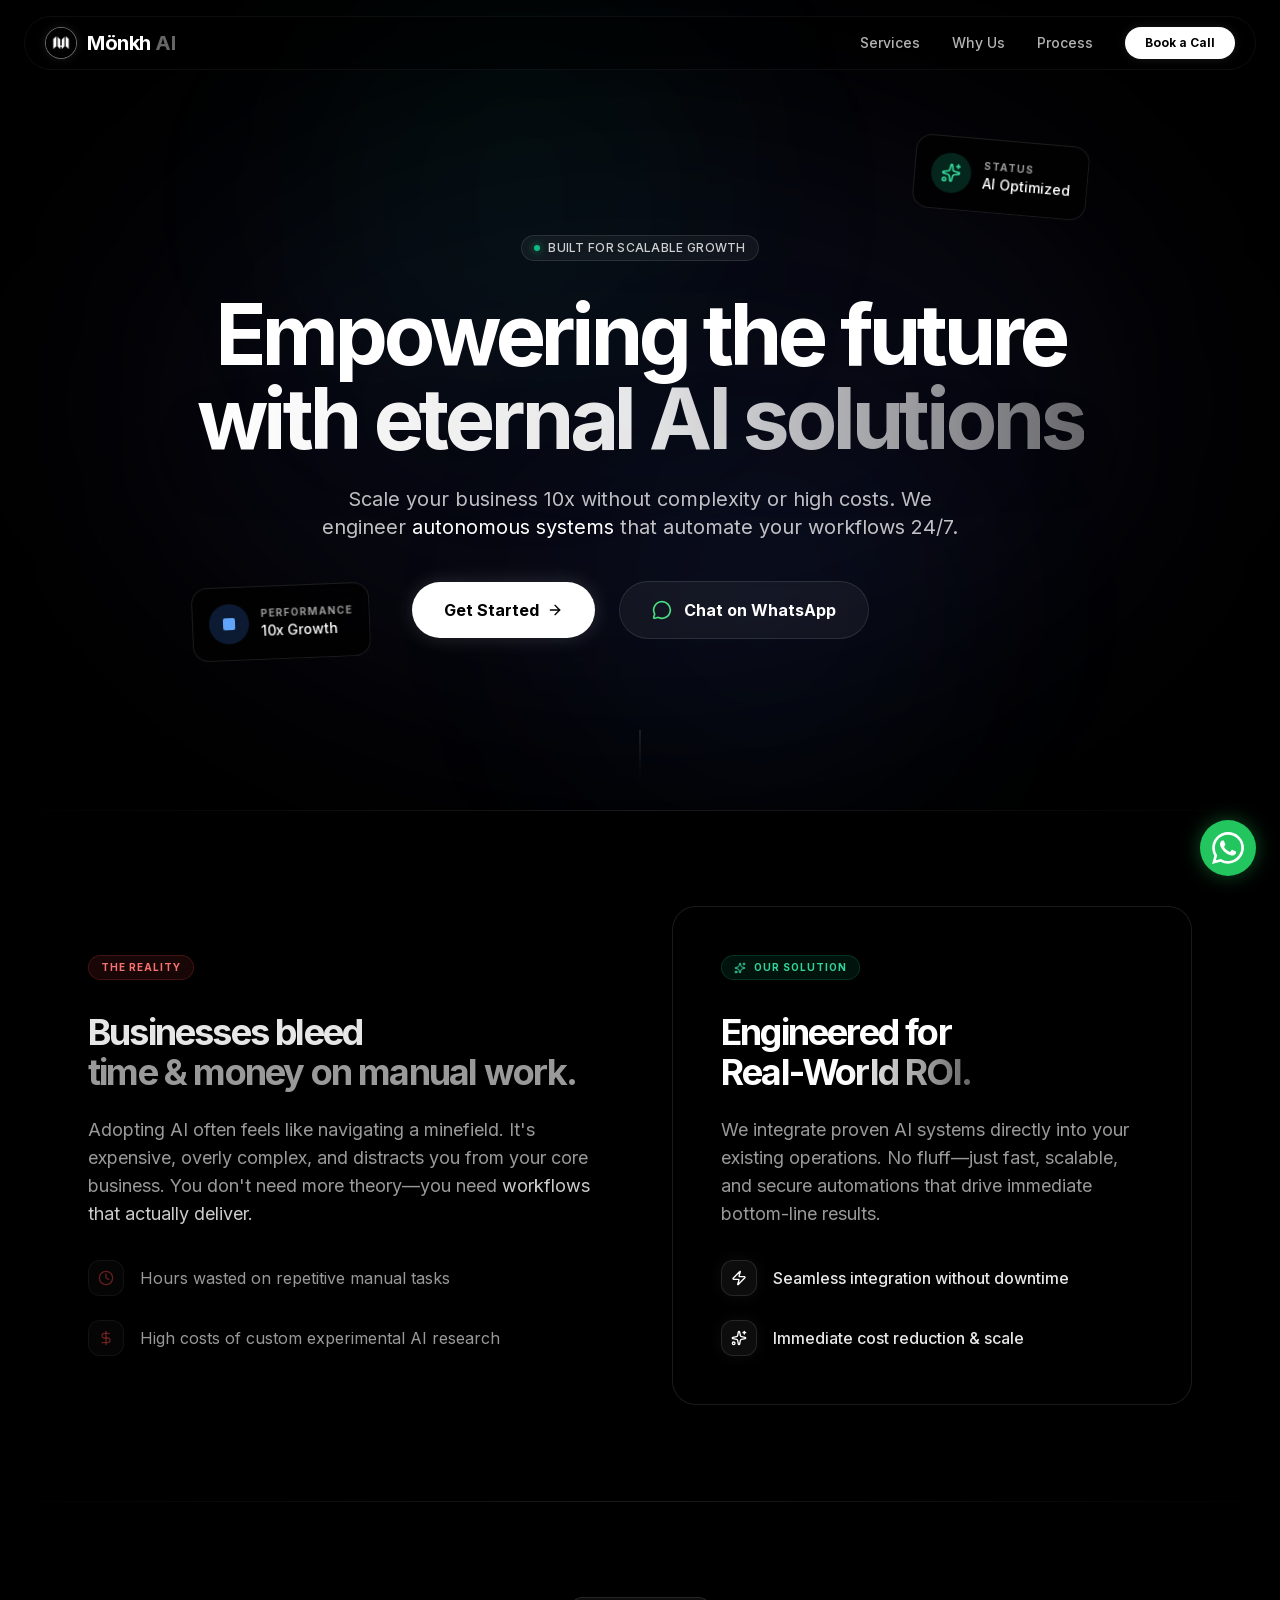
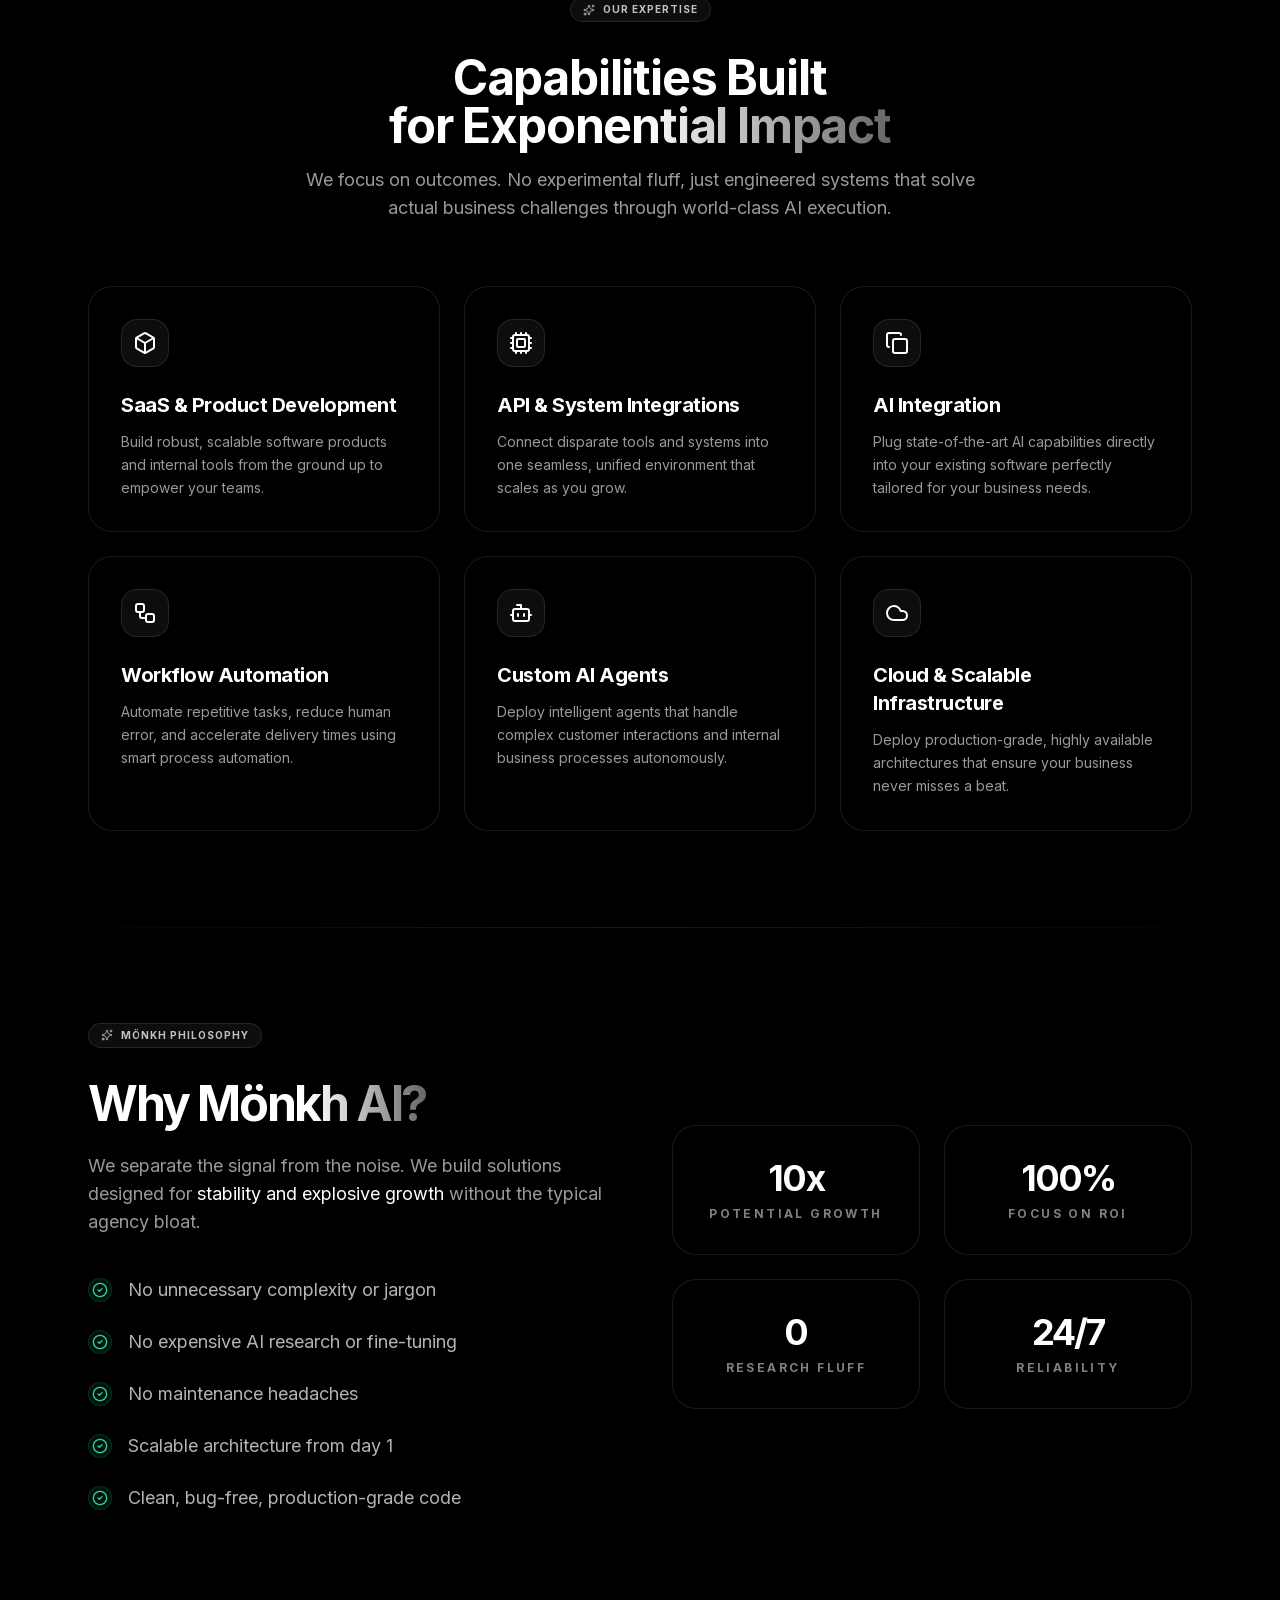
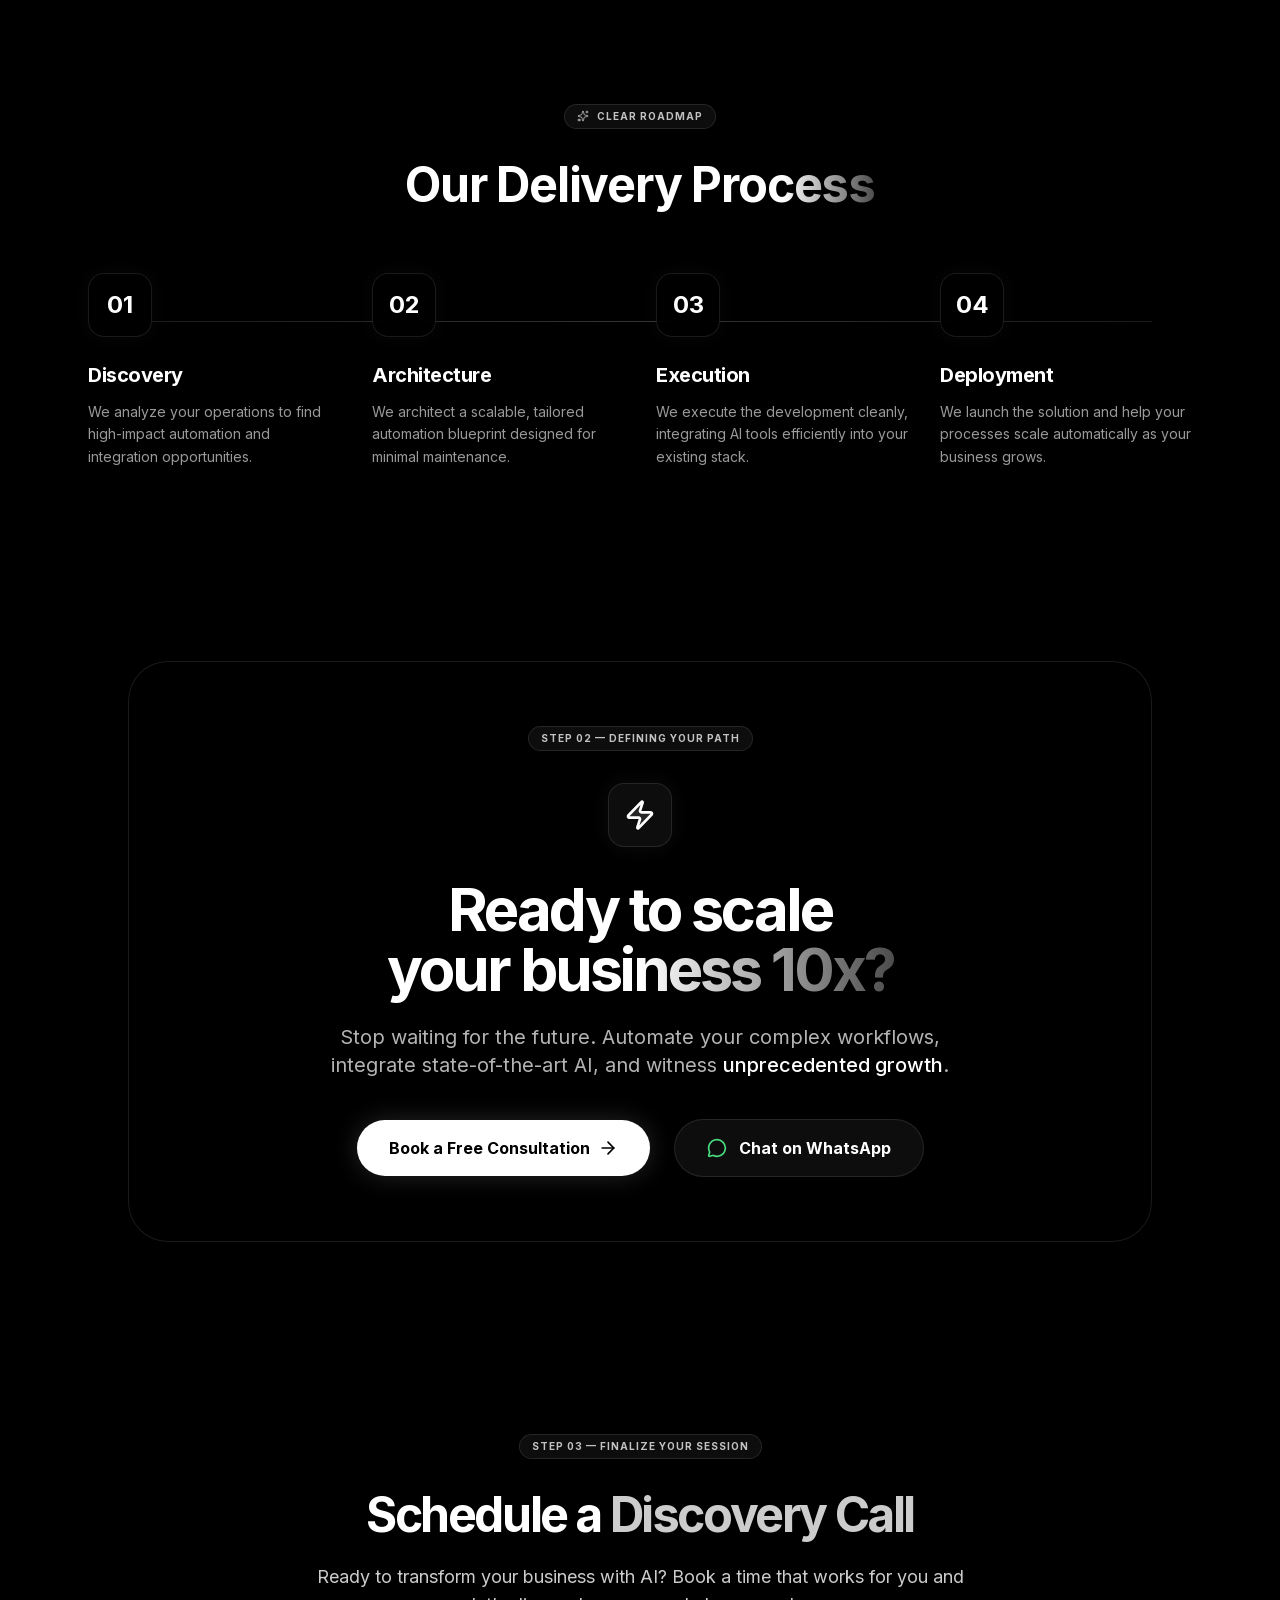
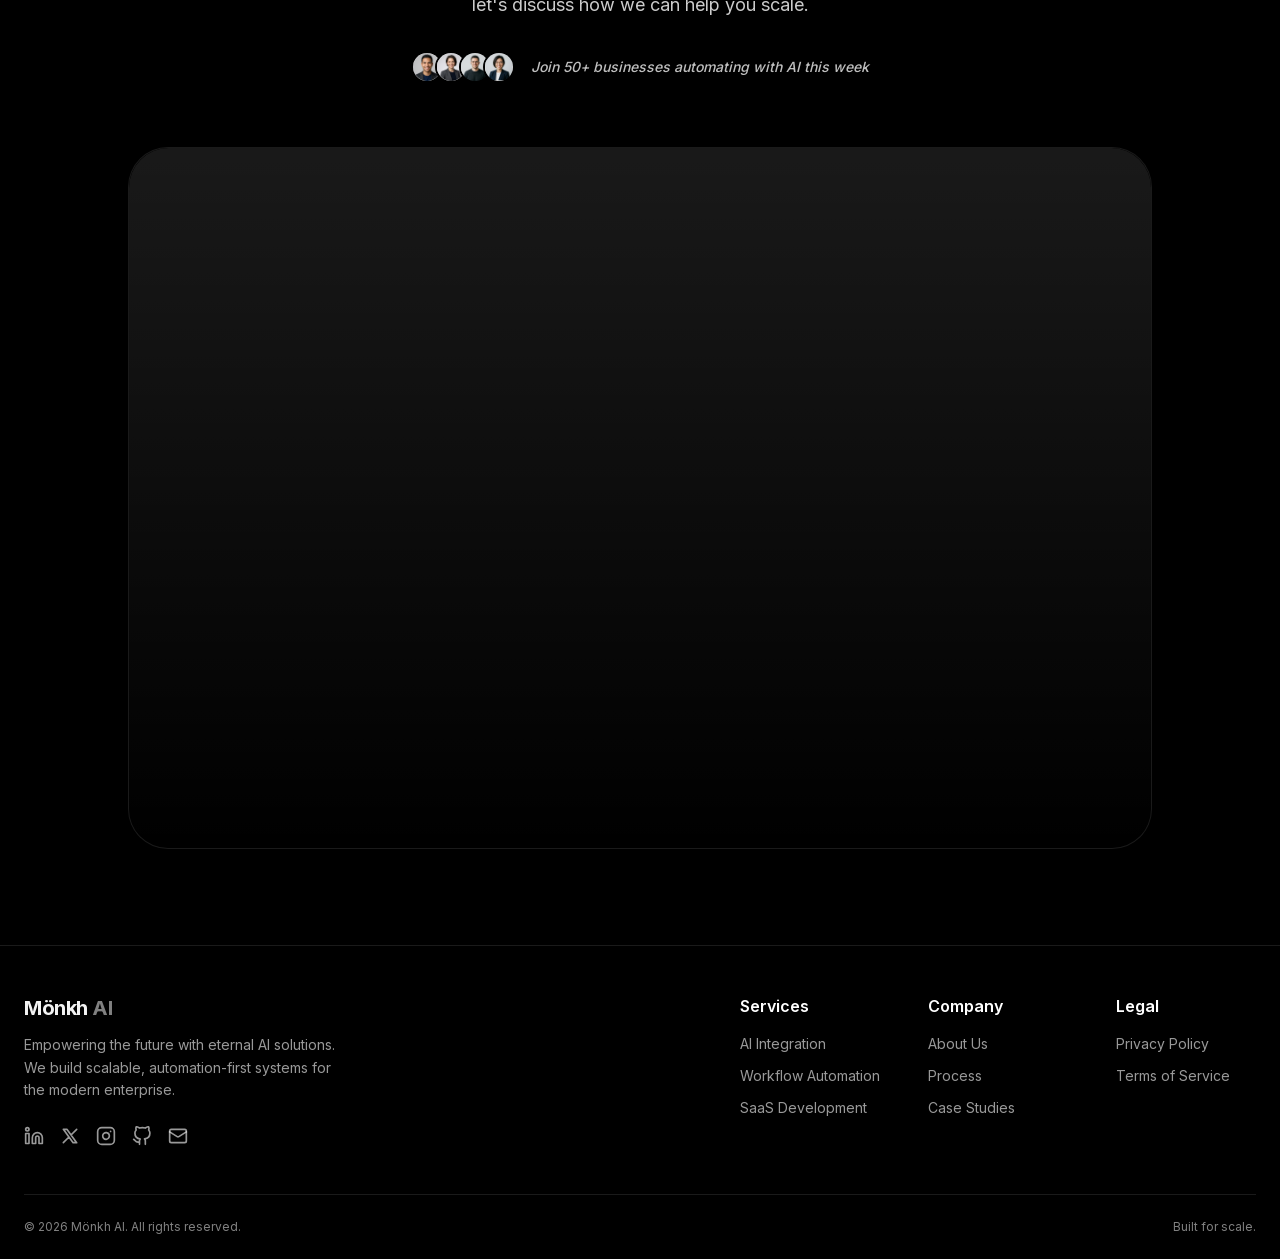
==== commit c8580413: "Manual Deploy: 2026-10-12 20:23:44" ====
--- a/index.html
+++ b/index.html
@@ -1 +1,5 @@
-<!DOCTYPE html><html lang="en" class="dark scroll-smooth"><head><meta charSet="utf-8"/><meta name="viewport" content="width=device-width, initial-scale=1"/><link rel="preload" href="/_next/static/media/e4af272ccee01ff0-s.p.woff2" as="font" crossorigin="" type="font/woff2"/><link rel="preload" as="image" href="/logo.png" fetchPriority="high"/><link rel="stylesheet" href="/_next/static/css/4424af67ff1a50d4.css" data-precedence="next"/><link rel="preload" as="script" fetchPriority="low" href="/_next/static/chunks/webpack-4326b1815af840c5.js"/><script src="/_next/static/chunks/2200cc46-c72b1df811a5d814.js" async=""></script><script src="/_next/static/chunks/945-401bb82b065c721c.js" async=""></script><script src="/_next/static/chunks/main-app-d1f3985dac234931.js" async=""></script><script src="/_next/static/chunks/317-c1fdbd1c132d36c5.js" async=""></script><script src="/_next/static/chunks/app/page-51b1f3bd47bdd756.js" async=""></script><script src="/_next/static/chunks/app/layout-8afaa48d14862782.js" async=""></script><script src="/_next/static/chunks/498-469b314499298a1f.js" async=""></script><script src="/_next/static/chunks/app/not-found-dbce80a23cbe91fb.js" async=""></script><meta http-equiv="Content-Security-Policy" content="default-src &#x27;self&#x27;; script-src &#x27;self&#x27; &#x27;unsafe-inline&#x27; &#x27;unsafe-eval&#x27; https://www.googletagmanager.com https://www.google-analytics.com https://www.clarity.ms https://app.cal.com https://api.cal.com; style-src &#x27;self&#x27; &#x27;unsafe-inline&#x27; https://fonts.googleapis.com https://app.cal.com; img-src &#x27;self&#x27; data: blob: https://www.googletagmanager.com https://www.google-analytics.com https://www.clarity.ms https://app.cal.com; font-src &#x27;self&#x27; data: https://fonts.gstatic.com; connect-src &#x27;self&#x27; ws: wss: http: https: https://www.google-analytics.com https://stats.g.doubleclick.net https://www.clarity.ms https://api.cal.com; frame-src &#x27;self&#x27; https://app.cal.com; base-uri &#x27;self&#x27;; form-action &#x27;self&#x27;; object-src &#x27;none&#x27;;"/><meta http-equiv="X-Content-Type-Options" content="nosniff"/><meta http-equiv="X-Frame-Options" content="DENY"/><meta http-equiv="Referrer-Policy" content="strict-origin-when-cross-origin"/><meta http-equiv="Permissions-Policy" content="camera=(), microphone=(), geolocation=(), interest-cohort=()"/><meta http-equiv="Cross-Origin-Opener-Policy" content="same-origin"/><meta name="apple-mobile-web-app-capable" content="yes"/><meta name="apple-mobile-web-app-status-bar-style" content="black-translucent"/><link rel="canonical" href="https://monkhaihq.github.io"/><meta name="theme-color" media="(prefers-color-scheme: light)" content="#000000"/><meta name="theme-color" media="(prefers-color-scheme: dark)" content="#000000"/><title>Mönkh AI | Empowering the future with eternal AI solutions</title><meta name="description" content="Use AI to grow your business 10x without complexity or high costs. We automate workflows, integrate existing AI tools, and build scalable systems."/><meta name="application-name" content="Mönkh AI"/><meta name="author" content="Mönkh AI Team"/><link rel="manifest" href="/site.webmanifest" crossorigin="use-credentials"/><meta name="generator" content="Next.js"/><meta name="keywords" content="AI,Automation,Workflow,Business Growth,Mönkh AI,Artificial Intelligence"/><meta name="referrer" content="origin-when-cross-origin"/><meta name="creator" content="Mönkh AI"/><meta name="publisher" content="Mönkh AI"/><meta name="robots" content="index, follow"/><meta name="googlebot" content="index, follow, max-video-preview:-1, max-image-preview:large, max-snippet:-1"/><meta property="og:title" content="Mönkh AI | Empowering the future with eternal AI solutions"/><meta property="og:description" content="Use AI to grow your business 10x without complexity or high costs. We automate workflows, integrate existing AI tools, and build scalable systems."/><meta property="og:url" content="https://monkhaihq.github.io"/><meta property="og:site_name" content="Mönkh AI"/><meta property="og:locale" content="en_US"/><meta property="og:image" content="https://monkhaihq.github.io/og-image.png"/><meta property="og:image:width" content="1200"/><meta property="og:image:height" content="630"/><meta property="og:image:alt" content="Mönkh AI - Empowering the future with eternal AI solutions"/><meta property="og:type" content="website"/><meta name="twitter:card" content="summary_large_image"/><meta name="twitter:creator" content="@monkhai"/><meta name="twitter:title" content="Mönkh AI | Empowering the future with eternal AI solutions"/><meta name="twitter:description" content="Use AI to grow your business 10x without complexity or high costs. We automate workflows, integrate existing AI tools, and build scalable systems."/><meta name="twitter:image" content="https://monkhaihq.github.io/og-image.png"/><link rel="icon" href="/favicon-32x32.png" sizes="32x32" type="image/png"/><link rel="icon" href="/favicon-16x16.png" sizes="16x16" type="image/png"/><link rel="icon" href="/favicon.ico" sizes="any"/><link rel="apple-touch-icon" href="/apple-touch-icon.png" sizes="180x180" type="image/png"/><meta name="next-size-adjust"/><script src="/_next/static/chunks/polyfills-42372ed130431b0a.js" noModule=""></script></head><body class="__variable_f367f3 font-sans antialiased bg-background text-foreground selection:bg-white/20"><noscript><iframe src="https://www.googletagmanager.com/ns.html?id=GTM-MVXX897N" height="0" width="0" style="display:none;visibility:hidden"></iframe></noscript><script type="application/ld+json">{"@context":"https://schema.org","@type":"Organization","name":"Mönkh AI","url":"https://monkhaihq.github.io","logo":"https://monkhaihq.github.io/logo.png","description":"Empowering the future with eternal AI solutions. We automate workflows, integrate existing AI tools, and build scalable systems.","sameAs":["https://www.linkedin.com/company/monkhai","https://x.com/monkhaihq","https://instagram.com/monkhaihq","https://github.com/monkhaihq"]}</script><main class="min-h-screen bg-black relative overflow-hidden flex flex-col"><nav class="fixed top-0 left-0 right-0 z-50 transition-all duration-300 py-4"><div class="container mx-auto px-6 max-w-7xl"><div class="flex items-center justify-between transition-all duration-300 rounded-full px-5 py-2.5 bg-black/40 backdrop-blur-sm border border-white/5"><a href="#" class="flex items-center gap-2.5 text-xl font-bold tracking-tight group"><div class="relative w-8 h-8 rounded-full border border-white/40 shadow-[0_0_10px_rgba(255,255,255,0.1)] overflow-hidden bg-black flex-shrink-0"><img alt="Mönkh AI Logo" fetchPriority="high" width="32" height="32" decoding="async" data-nimg="1" class="object-cover" style="color:transparent" src="/logo.png"/></div><span class="text-white">Mönkh <span class="text-white/40 group-hover:text-white/70 transition-colors">AI</span></span></a><div class="hidden md:flex items-center space-x-8"><a href="#services" class="text-sm font-medium text-white/70 hover:text-white transition-colors">Services</a><a href="#why-us" class="text-sm font-medium text-white/70 hover:text-white transition-colors">Why Us</a><a href="#process" class="text-sm font-medium text-white/70 hover:text-white transition-colors">Process</a><a href="#contact" class="px-5 py-2 rounded-full bg-white text-black text-xs font-bold hover:bg-neutral-200 transition-colors shadow-[0_0_10px_rgba(255,255,255,0.1)]">Book a Call</a></div><button class="md:hidden text-white w-10 h-10 flex items-center justify-center rounded-full bg-white/5 border border-white/10" aria-label="Toggle menu"><svg xmlns="http://www.w3.org/2000/svg" width="20" height="20" viewBox="0 0 24 24" fill="none" stroke="currentColor" stroke-width="2" stroke-linecap="round" stroke-linejoin="round" class="lucide lucide-menu" aria-hidden="true"><path d="M4 5h16"></path><path d="M4 12h16"></path><path d="M4 19h16"></path></svg></button></div></div></nav><div class="flex-grow"><section class="relative pt-32 pb-16 md:pt-40 md:pb-24 overflow-hidden flex flex-col items-center justify-center min-h-[90vh] bg-black"><div class="absolute inset-0 grid-pattern opacity-[0.15] pointer-events-none "></div><div class="absolute top-1/2 left-1/2 -translate-x-1/2 -translate-y-1/2 w-[1000px] h-[600px] bg-indigo-500/[0.08] rounded-[100%] blur-[120px] pointer-events-none opacity-50" style="opacity:0"></div><div class="absolute top-0 left-1/4 w-[400px] h-[400px] bg-emerald-500/[0.05] rounded-full blur-[100px] pointer-events-none animate-pulse"></div><div class="absolute bottom-0 right-1/4 w-[400px] h-[400px] bg-blue-500/[0.05] rounded-full blur-[100px] pointer-events-none animate-pulse"></div><div class="absolute top-40 right-[15%] hidden lg:block"><div class="glass p-4 rounded-2xl flex items-center gap-3 backdrop-blur-xl border-white/20"><div class="w-10 h-10 rounded-full bg-emerald-500/20 flex items-center justify-center"><svg xmlns="http://www.w3.org/2000/svg" width="24" height="24" viewBox="0 0 24 24" fill="none" stroke="currentColor" stroke-width="2" stroke-linecap="round" stroke-linejoin="round" class="lucide lucide-sparkles w-5 h-5 text-emerald-400" aria-hidden="true"><path d="M11.017 2.814a1 1 0 0 1 1.966 0l1.051 5.558a2 2 0 0 0 1.594 1.594l5.558 1.051a1 1 0 0 1 0 1.966l-5.558 1.051a2 2 0 0 0-1.594 1.594l-1.051 5.558a1 1 0 0 1-1.966 0l-1.051-5.558a2 2 0 0 0-1.594-1.594l-5.558-1.051a1 1 0 0 1 0-1.966l5.558-1.051a2 2 0 0 0 1.594-1.594z"></path><path d="M20 2v4"></path><path d="M22 4h-4"></path><circle cx="4" cy="20" r="2"></circle></svg></div><div><div class="text-[10px] text-white/60 uppercase tracking-widest font-bold">Status</div><div class="text-sm font-medium text-white">AI Optimized</div></div></div></div><div class="absolute bottom-40 left-[15%] hidden lg:block"><div class="glass p-4 rounded-2xl flex items-center gap-3 backdrop-blur-xl border-white/20"><div class="w-10 h-10 rounded-full bg-blue-500/20 flex items-center justify-center"><div class="w-3 h-3 bg-blue-400 rounded-sm animate-spin"></div></div><div><div class="text-[10px] text-white/60 uppercase tracking-widest font-bold">Performance</div><div class="text-sm font-medium text-white">10x Growth</div></div></div></div><div class="container px-6 relative z-10 max-w-5xl mx-auto flex flex-col items-center text-center"><div class="inline-flex items-center space-x-2 bg-white/5 border border-white/10 rounded-full px-3 py-1 mb-8 backdrop-blur-md" style="opacity:0;transform:translateY(20px)"><span class="w-1.5 h-1.5 rounded-full bg-emerald-500 animate-pulse shadow-[0_0_8px_rgba(16,185,129,0.8)]"></span><span class="text-[10px] md:text-xs font-medium text-white/80 tracking-wide uppercase">Built for scalable growth</span></div><h1 class="text-4xl md:text-6xl lg:text-[84px] font-bold tracking-tighter mb-6 leading-[0.95] text-white" style="opacity:0.1;transform:scale(0.98)">Empowering the future <br class="hidden md:block"/><span class="text-transparent bg-clip-text bg-gradient-to-r from-white via-white/90 to-white/40 drop-shadow-2xl">with eternal AI solutions</span></h1><p class="text-base md:text-xl text-white/75 max-w-2xl mb-10 leading-relaxed" style="opacity:0;transform:translateY(20px)">Scale your business 10x without complexity or high costs. We engineer <span class="text-white">autonomous systems</span> that automate your workflows 24/7.</p><div class="flex flex-col sm:flex-row items-center gap-6 w-full sm:w-auto" style="opacity:0;transform:translateY(20px)"><a href="#contact" class="relative w-full sm:w-auto px-8 py-4 rounded-full bg-white text-black font-bold text-base hover:scale-105 transition-all flex items-center justify-center gap-2 group overflow-hidden shadow-[0_0_20px_rgba(255,255,255,0.15)]"><span class="relative z-10">Get Started</span><svg xmlns="http://www.w3.org/2000/svg" width="24" height="24" viewBox="0 0 24 24" fill="none" stroke="currentColor" stroke-width="2" stroke-linecap="round" stroke-linejoin="round" class="lucide lucide-arrow-right w-4 h-4 group-hover:translate-x-1 transition-transform relative z-10" aria-hidden="true"><path d="M5 12h14"></path><path d="m12 5 7 7-7 7"></path></svg></a><a href="https://wa.me/+919589634071?text=Hi%20M%C3%B6nkh%20AI!%20I&#x27;m%20ready%20to%20automate%20my%20business%20with%20AI%20and%20scale%20to%20the%20next%20level.%20Let&#x27;s%20chat!" target="_blank" rel="noopener noreferrer" class="w-full sm:w-auto px-8 py-4 rounded-full bg-white/5 text-white font-bold text-base hover:bg-white/10 border border-white/10 transition-all flex items-center justify-center gap-3 backdrop-blur-sm group"><svg xmlns="http://www.w3.org/2000/svg" width="24" height="24" viewBox="0 0 24 24" fill="none" stroke="currentColor" stroke-width="2" stroke-linecap="round" stroke-linejoin="round" class="lucide lucide-message-circle w-5 h-5 text-green-400 group-hover:scale-110 transition-transform" aria-hidden="true"><path d="M2.992 16.342a2 2 0 0 1 .094 1.167l-1.065 3.29a1 1 0 0 0 1.236 1.168l3.413-.998a2 2 0 0 1 1.099.092 10 10 0 1 0-4.777-4.719"></path></svg>Chat on WhatsApp</a></div></div><div class="absolute bottom-8 left-1/2 -translate-x-1/2 flex flex-col items-center gap-2" style="opacity:0"><div class="w-[1px] h-12 bg-gradient-to-b from-white/20 to-transparent"></div></div></section><section class="py-24 relative overflow-hidden bg-black"><div class="absolute inset-0 grid-pattern opacity-[0.05] pointer-events-none "></div><div class="absolute top-0 left-1/2 -translate-x-1/2 w-full h-[1px] bg-gradient-to-r from-transparent via-white/10 to-transparent"></div><div class="container mx-auto px-6 max-w-6xl relative z-10"><div class="grid md:grid-cols-2 gap-16 items-center"><div><div class="inline-flex items-center gap-2 px-3 py-1 rounded-full border text-[10px] font-bold uppercase tracking-widest mb-8 bg-red-500/10 border-red-500/20 text-red-400 ">The Reality</div><h2 class="text-3xl md:text-4xl font-bold mb-6 tracking-tighter leading-tight text-white/90">Businesses bleed <br/><span class="text-white/60">time &amp; money on manual work.</span></h2><p class="text-white/60 text-base md:text-lg mb-8 leading-relaxed">Adopting AI often feels like navigating a minefield. It&#x27;s expensive, overly complex, and distracts you from your core business. You don&#x27;t need more theory—you need <span class="text-white/80">workflows that actually deliver.</span></p><ul class="space-y-6"><li class="flex items-center gap-4 text-white/60"><div class="w-9 h-9 rounded-xl bg-white/[0.02] border border-white/[0.05] flex items-center justify-center"><svg xmlns="http://www.w3.org/2000/svg" width="24" height="24" viewBox="0 0 24 24" fill="none" stroke="currentColor" stroke-width="2" stroke-linecap="round" stroke-linejoin="round" class="lucide lucide-clock w-4 h-4 text-red-500/40" aria-hidden="true"><circle cx="12" cy="12" r="10"></circle><path d="M12 6v6l4 2"></path></svg></div><span class="text-base">Hours wasted on repetitive manual tasks</span></li><li class="flex items-center gap-4 text-white/60"><div class="w-9 h-9 rounded-xl bg-white/[0.02] border border-white/[0.05] flex items-center justify-center"><svg xmlns="http://www.w3.org/2000/svg" width="24" height="24" viewBox="0 0 24 24" fill="none" stroke="currentColor" stroke-width="2" stroke-linecap="round" stroke-linejoin="round" class="lucide lucide-dollar-sign w-4 h-4 text-red-500/40" aria-hidden="true"><line x1="12" x2="12" y1="2" y2="22"></line><path d="M17 5H9.5a3.5 3.5 0 0 0 0 7h5a3.5 3.5 0 0 1 0 7H6"></path></svg></div><span class="text-base">High costs of custom experimental AI research</span></li></ul></div><div class="relative"><div class="glass p-8 md:p-12 rounded-3xl border-white/10 relative overflow-hidden bg-black/60"><div class="inline-flex items-center gap-2 px-3 py-1 rounded-full border text-[10px] font-bold uppercase tracking-widest mb-8 bg-emerald-500/10 border-emerald-500/20 text-emerald-400 "><svg xmlns="http://www.w3.org/2000/svg" width="24" height="24" viewBox="0 0 24 24" fill="none" stroke="currentColor" stroke-width="2" stroke-linecap="round" stroke-linejoin="round" class="lucide lucide-sparkles w-3 h-3 text-emerald-400" aria-hidden="true"><path d="M11.017 2.814a1 1 0 0 1 1.966 0l1.051 5.558a2 2 0 0 0 1.594 1.594l5.558 1.051a1 1 0 0 1 0 1.966l-5.558 1.051a2 2 0 0 0-1.594 1.594l-1.051 5.558a1 1 0 0 1-1.966 0l-1.051-5.558a2 2 0 0 0-1.594-1.594l-5.558-1.051a1 1 0 0 1 0-1.966l5.558-1.051a2 2 0 0 0 1.594-1.594z"></path><path d="M20 2v4"></path><path d="M22 4h-4"></path><circle cx="4" cy="20" r="2"></circle></svg>Our Solution</div><h2 class="text-3xl md:text-4xl font-bold mb-6 tracking-tighter leading-tight text-white">Engineered for <br/><span class="text-transparent bg-clip-text bg-gradient-to-r from-white via-white to-white/40">Real-World ROI.</span></h2><p class="text-white/60 text-base md:text-lg mb-8 leading-relaxed">We integrate proven AI systems directly into your existing operations. No fluff—just fast, scalable, and secure automations that drive immediate bottom-line results.</p><ul class="space-y-6"><li class="flex items-center gap-4 text-white/90"><div class="w-9 h-9 rounded-xl bg-white/5 border border-white/10 flex items-center justify-center shadow-[0_0_15px_rgba(255,255,255,0.05)]"><svg xmlns="http://www.w3.org/2000/svg" width="24" height="24" viewBox="0 0 24 24" fill="none" stroke="currentColor" stroke-width="2" stroke-linecap="round" stroke-linejoin="round" class="lucide lucide-zap w-4 h-4 text-white" aria-hidden="true"><path d="M4 14a1 1 0 0 1-.78-1.63l9.9-10.2a.5.5 0 0 1 .86.46l-1.92 6.02A1 1 0 0 0 13 10h7a1 1 0 0 1 .78 1.63l-9.9 10.2a.5.5 0 0 1-.86-.46l1.92-6.02A1 1 0 0 0 11 14z"></path></svg></div><span class="text-base font-medium">Seamless integration without downtime</span></li><li class="flex items-center gap-4 text-white/90"><div class="w-9 h-9 rounded-xl bg-white/5 border border-white/10 flex items-center justify-center shadow-[0_0_15px_rgba(255,255,255,0.05)]"><svg xmlns="http://www.w3.org/2000/svg" width="24" height="24" viewBox="0 0 24 24" fill="none" stroke="currentColor" stroke-width="2" stroke-linecap="round" stroke-linejoin="round" class="lucide lucide-sparkles w-4 h-4 text-white" aria-hidden="true"><path d="M11.017 2.814a1 1 0 0 1 1.966 0l1.051 5.558a2 2 0 0 0 1.594 1.594l5.558 1.051a1 1 0 0 1 0 1.966l-5.558 1.051a2 2 0 0 0-1.594 1.594l-1.051 5.558a1 1 0 0 1-1.966 0l-1.051-5.558a2 2 0 0 0-1.594-1.594l-5.558-1.051a1 1 0 0 1 0-1.966l5.558-1.051a2 2 0 0 0 1.594-1.594z"></path><path d="M20 2v4"></path><path d="M22 4h-4"></path><circle cx="4" cy="20" r="2"></circle></svg></div><span class="text-base font-medium">Immediate cost reduction &amp; scale</span></li></ul></div></div></div></div></section><section id="services" class="py-24 relative overflow-hidden bg-black"><div class="absolute inset-0 grid-pattern opacity-[0.05] pointer-events-none "></div><div class="absolute top-0 left-1/2 -translate-x-1/2 w-full h-[1px] bg-gradient-to-r from-transparent via-white/10 to-transparent"></div><div class="container mx-auto px-6 max-w-6xl relative z-10"><div class="text-center mb-16 max-w-2xl mx-auto"><div class="inline-flex items-center gap-2 px-3 py-1 rounded-full border text-[10px] font-bold uppercase tracking-widest mb-8 bg-white/5 border-white/10 text-white/75 "><svg xmlns="http://www.w3.org/2000/svg" width="24" height="24" viewBox="0 0 24 24" fill="none" stroke="currentColor" stroke-width="2" stroke-linecap="round" stroke-linejoin="round" class="lucide lucide-sparkles w-3 h-3 text-white/60" aria-hidden="true"><path d="M11.017 2.814a1 1 0 0 1 1.966 0l1.051 5.558a2 2 0 0 0 1.594 1.594l5.558 1.051a1 1 0 0 1 0 1.966l-5.558 1.051a2 2 0 0 0-1.594 1.594l-1.051 5.558a1 1 0 0 1-1.966 0l-1.051-5.558a2 2 0 0 0-1.594-1.594l-5.558-1.051a1 1 0 0 1 0-1.966l5.558-1.051a2 2 0 0 0 1.594-1.594z"></path><path d="M20 2v4"></path><path d="M22 4h-4"></path><circle cx="4" cy="20" r="2"></circle></svg>Our Expertise</div><h2 class="text-3xl md:text-5xl font-bold mb-4 tracking-tight text-white">Capabilities Built <br/><span class="text-transparent bg-clip-text bg-gradient-to-r from-white via-white to-white/40">for Exponential Impact</span></h2><p class="text-white/60 text-base md:text-lg leading-relaxed">We focus on outcomes. No experimental fluff, just engineered systems that solve actual business challenges through world-class AI execution.</p></div><div class="grid md:grid-cols-2 lg:grid-cols-3 gap-6"><div class="group relative glass p-8 rounded-3xl transition-colors duration-300 border-white/[0.08] hover:border-white/20 hover:bg-white/[0.04] overflow-hidden bg-black/60"><div class="relative z-10"><div class="w-12 h-12 rounded-2xl bg-white/5 border border-white/10 flex items-center justify-center mb-6 transition-colors group-hover:bg-white/10"><svg xmlns="http://www.w3.org/2000/svg" width="24" height="24" viewBox="0 0 24 24" fill="none" stroke="currentColor" stroke-width="2" stroke-linecap="round" stroke-linejoin="round" class="lucide lucide-box w-6 h-6 text-white" aria-hidden="true"><path d="M21 8a2 2 0 0 0-1-1.73l-7-4a2 2 0 0 0-2 0l-7 4A2 2 0 0 0 3 8v8a2 2 0 0 0 1 1.73l7 4a2 2 0 0 0 2 0l7-4A2 2 0 0 0 21 16Z"></path><path d="m3.3 7 8.7 5 8.7-5"></path><path d="M12 22V12"></path></svg></div><h3 class="text-xl font-bold mb-3 text-white tracking-tight">SaaS &amp; Product Development</h3><p class="text-white/60 group-hover:text-white/80 leading-relaxed text-sm transition-colors">Build robust, scalable software products and internal tools from the ground up to empower your teams.</p></div><div class="absolute bottom-0 left-0 right-0 h-1 bg-gradient-to-r from-transparent via-white/20 to-transparent opacity-0 group-hover:opacity-100 transition-opacity"></div></div><div class="group relative glass p-8 rounded-3xl transition-colors duration-300 border-white/[0.08] hover:border-white/20 hover:bg-white/[0.04] overflow-hidden bg-black/60"><div class="relative z-10"><div class="w-12 h-12 rounded-2xl bg-white/5 border border-white/10 flex items-center justify-center mb-6 transition-colors group-hover:bg-white/10"><svg xmlns="http://www.w3.org/2000/svg" width="24" height="24" viewBox="0 0 24 24" fill="none" stroke="currentColor" stroke-width="2" stroke-linecap="round" stroke-linejoin="round" class="lucide lucide-cpu w-6 h-6 text-white" aria-hidden="true"><path d="M12 20v2"></path><path d="M12 2v2"></path><path d="M17 20v2"></path><path d="M17 2v2"></path><path d="M2 12h2"></path><path d="M2 17h2"></path><path d="M2 7h2"></path><path d="M20 12h2"></path><path d="M20 17h2"></path><path d="M20 7h2"></path><path d="M7 20v2"></path><path d="M7 2v2"></path><rect x="4" y="4" width="16" height="16" rx="2"></rect><rect x="8" y="8" width="8" height="8" rx="1"></rect></svg></div><h3 class="text-xl font-bold mb-3 text-white tracking-tight">API &amp; System Integrations</h3><p class="text-white/60 group-hover:text-white/80 leading-relaxed text-sm transition-colors">Connect disparate tools and systems into one seamless, unified environment that scales as you grow.</p></div><div class="absolute bottom-0 left-0 right-0 h-1 bg-gradient-to-r from-transparent via-white/20 to-transparent opacity-0 group-hover:opacity-100 transition-opacity"></div></div><div class="group relative glass p-8 rounded-3xl transition-colors duration-300 border-white/[0.08] hover:border-white/20 hover:bg-white/[0.04] overflow-hidden bg-black/60"><div class="relative z-10"><div class="w-12 h-12 rounded-2xl bg-white/5 border border-white/10 flex items-center justify-center mb-6 transition-colors group-hover:bg-white/10"><svg xmlns="http://www.w3.org/2000/svg" width="24" height="24" viewBox="0 0 24 24" fill="none" stroke="currentColor" stroke-width="2" stroke-linecap="round" stroke-linejoin="round" class="lucide lucide-copy w-6 h-6 text-white" aria-hidden="true"><rect width="14" height="14" x="8" y="8" rx="2" ry="2"></rect><path d="M4 16c-1.1 0-2-.9-2-2V4c0-1.1.9-2 2-2h10c1.1 0 2 .9 2 2"></path></svg></div><h3 class="text-xl font-bold mb-3 text-white tracking-tight">AI Integration</h3><p class="text-white/60 group-hover:text-white/80 leading-relaxed text-sm transition-colors">Plug state-of-the-art AI capabilities directly into your existing software perfectly tailored for your business needs.</p></div><div class="absolute bottom-0 left-0 right-0 h-1 bg-gradient-to-r from-transparent via-white/20 to-transparent opacity-0 group-hover:opacity-100 transition-opacity"></div></div><div class="group relative glass p-8 rounded-3xl transition-colors duration-300 border-white/[0.08] hover:border-white/20 hover:bg-white/[0.04] overflow-hidden bg-black/60"><div class="relative z-10"><div class="w-12 h-12 rounded-2xl bg-white/5 border border-white/10 flex items-center justify-center mb-6 transition-colors group-hover:bg-white/10"><svg xmlns="http://www.w3.org/2000/svg" width="24" height="24" viewBox="0 0 24 24" fill="none" stroke="currentColor" stroke-width="2" stroke-linecap="round" stroke-linejoin="round" class="lucide lucide-workflow w-6 h-6 text-white" aria-hidden="true"><rect width="8" height="8" x="3" y="3" rx="2"></rect><path d="M7 11v4a2 2 0 0 0 2 2h4"></path><rect width="8" height="8" x="13" y="13" rx="2"></rect></svg></div><h3 class="text-xl font-bold mb-3 text-white tracking-tight">Workflow Automation</h3><p class="text-white/60 group-hover:text-white/80 leading-relaxed text-sm transition-colors">Automate repetitive tasks, reduce human error, and accelerate delivery times using smart process automation.</p></div><div class="absolute bottom-0 left-0 right-0 h-1 bg-gradient-to-r from-transparent via-white/20 to-transparent opacity-0 group-hover:opacity-100 transition-opacity"></div></div><div class="group relative glass p-8 rounded-3xl transition-colors duration-300 border-white/[0.08] hover:border-white/20 hover:bg-white/[0.04] overflow-hidden bg-black/60"><div class="relative z-10"><div class="w-12 h-12 rounded-2xl bg-white/5 border border-white/10 flex items-center justify-center mb-6 transition-colors group-hover:bg-white/10"><svg xmlns="http://www.w3.org/2000/svg" width="24" height="24" viewBox="0 0 24 24" fill="none" stroke="currentColor" stroke-width="2" stroke-linecap="round" stroke-linejoin="round" class="lucide lucide-bot w-6 h-6 text-white" aria-hidden="true"><path d="M12 8V4H8"></path><rect width="16" height="12" x="4" y="8" rx="2"></rect><path d="M2 14h2"></path><path d="M20 14h2"></path><path d="M15 13v2"></path><path d="M9 13v2"></path></svg></div><h3 class="text-xl font-bold mb-3 text-white tracking-tight">Custom AI Agents</h3><p class="text-white/60 group-hover:text-white/80 leading-relaxed text-sm transition-colors">Deploy intelligent agents that handle complex customer interactions and internal business processes autonomously.</p></div><div class="absolute bottom-0 left-0 right-0 h-1 bg-gradient-to-r from-transparent via-white/20 to-transparent opacity-0 group-hover:opacity-100 transition-opacity"></div></div><div class="group relative glass p-8 rounded-3xl transition-colors duration-300 border-white/[0.08] hover:border-white/20 hover:bg-white/[0.04] overflow-hidden bg-black/60"><div class="relative z-10"><div class="w-12 h-12 rounded-2xl bg-white/5 border border-white/10 flex items-center justify-center mb-6 transition-colors group-hover:bg-white/10"><svg xmlns="http://www.w3.org/2000/svg" width="24" height="24" viewBox="0 0 24 24" fill="none" stroke="currentColor" stroke-width="2" stroke-linecap="round" stroke-linejoin="round" class="lucide lucide-cloud w-6 h-6 text-white" aria-hidden="true"><path d="M17.5 19H9a7 7 0 1 1 6.71-9h1.79a4.5 4.5 0 1 1 0 9Z"></path></svg></div><h3 class="text-xl font-bold mb-3 text-white tracking-tight">Cloud &amp; Scalable Infrastructure</h3><p class="text-white/60 group-hover:text-white/80 leading-relaxed text-sm transition-colors">Deploy production-grade, highly available architectures that ensure your business never misses a beat.</p></div><div class="absolute bottom-0 left-0 right-0 h-1 bg-gradient-to-r from-transparent via-white/20 to-transparent opacity-0 group-hover:opacity-100 transition-opacity"></div></div></div></div></section><section id="why-us" class="py-24 relative overflow-hidden bg-black"><div class="absolute inset-0 grid-pattern opacity-[0.05] pointer-events-none "></div><div class="absolute top-0 left-1/2 -translate-x-1/2 w-full h-[1px] bg-gradient-to-r from-transparent via-white/10 to-transparent"></div><div class="container mx-auto px-6 max-w-6xl relative z-10"><div class="grid lg:grid-cols-2 gap-16 items-center"><div><div class="inline-flex items-center gap-2 px-3 py-1 rounded-full border text-[10px] font-bold uppercase tracking-widest mb-8 bg-white/5 border-white/10 text-white/75 "><svg xmlns="http://www.w3.org/2000/svg" width="24" height="24" viewBox="0 0 24 24" fill="none" stroke="currentColor" stroke-width="2" stroke-linecap="round" stroke-linejoin="round" class="lucide lucide-sparkles w-3 h-3 text-white/60" aria-hidden="true"><path d="M11.017 2.814a1 1 0 0 1 1.966 0l1.051 5.558a2 2 0 0 0 1.594 1.594l5.558 1.051a1 1 0 0 1 0 1.966l-5.558 1.051a2 2 0 0 0-1.594 1.594l-1.051 5.558a1 1 0 0 1-1.966 0l-1.051-5.558a2 2 0 0 0-1.594-1.594l-5.558-1.051a1 1 0 0 1 0-1.966l5.558-1.051a2 2 0 0 0 1.594-1.594z"></path><path d="M20 2v4"></path><path d="M22 4h-4"></path><circle cx="4" cy="20" r="2"></circle></svg>Mönkh Philosophy</div><h2 class="text-3xl md:text-5xl font-bold mb-6 tracking-tighter leading-tight text-white">Why <span class="text-transparent bg-clip-text bg-gradient-to-r from-white via-white to-white/40">Mönkh AI?</span></h2><p class="text-white/60 text-base md:text-lg mb-10 max-w-xl leading-relaxed">We separate the signal from the noise. We build solutions designed for <span class="text-white">stability and explosive growth</span> without the typical agency bloat.</p><ul class="space-y-6"><li class="flex items-center gap-4 text-lg"><div class="w-6 h-6 rounded-full bg-emerald-500/10 border border-emerald-500/20 flex items-center justify-center"><svg xmlns="http://www.w3.org/2000/svg" width="24" height="24" viewBox="0 0 24 24" fill="none" stroke="currentColor" stroke-width="2" stroke-linecap="round" stroke-linejoin="round" class="lucide lucide-circle-check w-4 h-4 text-emerald-400 shrink-0" aria-hidden="true"><circle cx="12" cy="12" r="10"></circle><path d="m9 12 2 2 4-4"></path></svg></div><span class="text-white/70">No unnecessary complexity or jargon</span></li><li class="flex items-center gap-4 text-lg"><div class="w-6 h-6 rounded-full bg-emerald-500/10 border border-emerald-500/20 flex items-center justify-center"><svg xmlns="http://www.w3.org/2000/svg" width="24" height="24" viewBox="0 0 24 24" fill="none" stroke="currentColor" stroke-width="2" stroke-linecap="round" stroke-linejoin="round" class="lucide lucide-circle-check w-4 h-4 text-emerald-400 shrink-0" aria-hidden="true"><circle cx="12" cy="12" r="10"></circle><path d="m9 12 2 2 4-4"></path></svg></div><span class="text-white/70">No expensive AI research or fine-tuning</span></li><li class="flex items-center gap-4 text-lg"><div class="w-6 h-6 rounded-full bg-emerald-500/10 border border-emerald-500/20 flex items-center justify-center"><svg xmlns="http://www.w3.org/2000/svg" width="24" height="24" viewBox="0 0 24 24" fill="none" stroke="currentColor" stroke-width="2" stroke-linecap="round" stroke-linejoin="round" class="lucide lucide-circle-check w-4 h-4 text-emerald-400 shrink-0" aria-hidden="true"><circle cx="12" cy="12" r="10"></circle><path d="m9 12 2 2 4-4"></path></svg></div><span class="text-white/70">No maintenance headaches</span></li><li class="flex items-center gap-4 text-lg"><div class="w-6 h-6 rounded-full bg-emerald-500/10 border border-emerald-500/20 flex items-center justify-center"><svg xmlns="http://www.w3.org/2000/svg" width="24" height="24" viewBox="0 0 24 24" fill="none" stroke="currentColor" stroke-width="2" stroke-linecap="round" stroke-linejoin="round" class="lucide lucide-circle-check w-4 h-4 text-emerald-400 shrink-0" aria-hidden="true"><circle cx="12" cy="12" r="10"></circle><path d="m9 12 2 2 4-4"></path></svg></div><span class="text-white/70">Scalable architecture from day 1</span></li><li class="flex items-center gap-4 text-lg"><div class="w-6 h-6 rounded-full bg-emerald-500/10 border border-emerald-500/20 flex items-center justify-center"><svg xmlns="http://www.w3.org/2000/svg" width="24" height="24" viewBox="0 0 24 24" fill="none" stroke="currentColor" stroke-width="2" stroke-linecap="round" stroke-linejoin="round" class="lucide lucide-circle-check w-4 h-4 text-emerald-400 shrink-0" aria-hidden="true"><circle cx="12" cy="12" r="10"></circle><path d="m9 12 2 2 4-4"></path></svg></div><span class="text-white/70">Clean, bug-free, production-grade code</span></li></ul></div><div class="grid grid-cols-2 gap-6"><div class="group glass p-6 md:p-8 rounded-3xl flex flex-col items-center justify-center text-center border-white/[0.08] hover:border-white/20 hover:bg-white/[0.03] transition-colors relative overflow-hidden bg-black/60"><div class="text-3xl md:text-4xl font-bold text-white mb-2 tracking-tighter">10x</div><div class="text-xs font-bold text-white/50 uppercase tracking-[0.2em] group-hover:text-white/70 transition-colors">Potential Growth</div></div><div class="group glass p-6 md:p-8 rounded-3xl flex flex-col items-center justify-center text-center border-white/[0.08] hover:border-white/20 hover:bg-white/[0.03] transition-colors relative overflow-hidden bg-black/60"><div class="text-3xl md:text-4xl font-bold text-white mb-2 tracking-tighter">100%</div><div class="text-xs font-bold text-white/50 uppercase tracking-[0.2em] group-hover:text-white/70 transition-colors">Focus on ROI</div></div><div class="group glass p-6 md:p-8 rounded-3xl flex flex-col items-center justify-center text-center border-white/[0.08] hover:border-white/20 hover:bg-white/[0.03] transition-colors relative overflow-hidden bg-black/60"><div class="text-3xl md:text-4xl font-bold text-white mb-2 tracking-tighter">0</div><div class="text-xs font-bold text-white/50 uppercase tracking-[0.2em] group-hover:text-white/70 transition-colors">Research Fluff</div></div><div class="group glass p-6 md:p-8 rounded-3xl flex flex-col items-center justify-center text-center border-white/[0.08] hover:border-white/20 hover:bg-white/[0.03] transition-colors relative overflow-hidden bg-black/60"><div class="text-3xl md:text-4xl font-bold text-white mb-2 tracking-tighter">24/7</div><div class="text-xs font-bold text-white/50 uppercase tracking-[0.2em] group-hover:text-white/70 transition-colors">Reliability</div></div></div></div></div></section><section id="process" class="py-24 relative overflow-hidden bg-black"><div class="absolute inset-0 grid-pattern opacity-[0.05] pointer-events-none "></div><div class="container mx-auto px-6 max-w-6xl relative z-10"><div class="text-center mb-16"><div class="inline-flex items-center gap-2 px-3 py-1 rounded-full border text-[10px] font-bold uppercase tracking-widest mb-8 bg-white/5 border-white/10 text-white/75 "><svg xmlns="http://www.w3.org/2000/svg" width="24" height="24" viewBox="0 0 24 24" fill="none" stroke="currentColor" stroke-width="2" stroke-linecap="round" stroke-linejoin="round" class="lucide lucide-sparkles w-3 h-3 text-white/60" aria-hidden="true"><path d="M11.017 2.814a1 1 0 0 1 1.966 0l1.051 5.558a2 2 0 0 0 1.594 1.594l5.558 1.051a1 1 0 0 1 0 1.966l-5.558 1.051a2 2 0 0 0-1.594 1.594l-1.051 5.558a1 1 0 0 1-1.966 0l-1.051-5.558a2 2 0 0 0-1.594-1.594l-5.558-1.051a1 1 0 0 1 0-1.966l5.558-1.051a2 2 0 0 0 1.594-1.594z"></path><path d="M20 2v4"></path><path d="M22 4h-4"></path><circle cx="4" cy="20" r="2"></circle></svg>Clear Roadmap</div><h2 class="text-3xl md:text-5xl font-bold mb-6 tracking-tight text-white">Our Delivery <span class="text-transparent bg-clip-text bg-gradient-to-r from-white via-white to-white/30">Process</span></h2></div><div class="grid md:grid-cols-4 gap-8 relative"><div class="hidden md:block absolute top-12 left-10 right-10 h-[1px] bg-gradient-to-r from-white/10 via-white/20 to-white/10"></div><div class="relative z-10 flex flex-col items-center md:items-start text-center md:text-left group"><div class="w-16 h-16 rounded-2xl glass flex items-center justify-center text-2xl font-bold text-white mb-6 border-white/10 group-hover:border-white/30 group-hover:bg-white/[0.08] transition-colors bg-black/80 shadow-[0_0_20px_rgba(255,255,255,0.03)]"><span>01</span></div><h3 class="text-xl font-bold mb-3 text-white tracking-tight">Discovery</h3><p class="text-white/60 group-hover:text-white/80 transition-colors leading-relaxed text-sm">We analyze your operations to find high-impact automation and integration opportunities.</p></div><div class="relative z-10 flex flex-col items-center md:items-start text-center md:text-left group"><div class="w-16 h-16 rounded-2xl glass flex items-center justify-center text-2xl font-bold text-white mb-6 border-white/10 group-hover:border-white/30 group-hover:bg-white/[0.08] transition-colors bg-black/80 shadow-[0_0_20px_rgba(255,255,255,0.03)]"><span>02</span></div><h3 class="text-xl font-bold mb-3 text-white tracking-tight">Architecture</h3><p class="text-white/60 group-hover:text-white/80 transition-colors leading-relaxed text-sm">We architect a scalable, tailored automation blueprint designed for minimal maintenance.</p></div><div class="relative z-10 flex flex-col items-center md:items-start text-center md:text-left group"><div class="w-16 h-16 rounded-2xl glass flex items-center justify-center text-2xl font-bold text-white mb-6 border-white/10 group-hover:border-white/30 group-hover:bg-white/[0.08] transition-colors bg-black/80 shadow-[0_0_20px_rgba(255,255,255,0.03)]"><span>03</span></div><h3 class="text-xl font-bold mb-3 text-white tracking-tight">Execution</h3><p class="text-white/60 group-hover:text-white/80 transition-colors leading-relaxed text-sm">We execute the development cleanly, integrating AI tools efficiently into your existing stack.</p></div><div class="relative z-10 flex flex-col items-center md:items-start text-center md:text-left group"><div class="w-16 h-16 rounded-2xl glass flex items-center justify-center text-2xl font-bold text-white mb-6 border-white/10 group-hover:border-white/30 group-hover:bg-white/[0.08] transition-colors bg-black/80 shadow-[0_0_20px_rgba(255,255,255,0.03)]"><span>04</span></div><h3 class="text-xl font-bold mb-3 text-white tracking-tight">Deployment</h3><p class="text-white/60 group-hover:text-white/80 transition-colors leading-relaxed text-sm">We launch the solution and help your processes scale automatically as your business grows.</p></div></div></div></section><section id="contact" class="py-24 relative overflow-hidden bg-black scroll-mt-24"><div class="absolute inset-0 grid-pattern opacity-[0.05] pointer-events-none "></div><div class="container mx-auto px-6 relative z-10"><div class="relative glass rounded-[2.5rem] p-10 md:p-16 text-center max-w-5xl mx-auto border-white/10 overflow-hidden bg-black/80 shadow-[0_0_50px_rgba(0,0,0,0.8)]"><div class="flex flex-col items-center mb-8"><div class="inline-flex items-center gap-2 px-3 py-1 rounded-full border text-[10px] font-bold uppercase tracking-widest mb-8 bg-white/5 border-white/10 text-white/75 mb-4">Step 02 — Defining Your Path</div><div class="w-16 h-16 rounded-2xl bg-white/5 border border-white/10 flex items-center justify-center shadow-[0_0_20px_rgba(255,255,255,0.05)]"><svg xmlns="http://www.w3.org/2000/svg" width="24" height="24" viewBox="0 0 24 24" fill="none" stroke="currentColor" stroke-width="2" stroke-linecap="round" stroke-linejoin="round" class="lucide lucide-zap w-8 h-8 text-white fill-white/10" aria-hidden="true"><path d="M4 14a1 1 0 0 1-.78-1.63l9.9-10.2a.5.5 0 0 1 .86.46l-1.92 6.02A1 1 0 0 0 13 10h7a1 1 0 0 1 .78 1.63l-9.9 10.2a.5.5 0 0 1-.86-.46l1.92-6.02A1 1 0 0 0 11 14z"></path></svg></div></div><h2 class="text-4xl md:text-6xl font-bold mb-6 tracking-tighter leading-tight text-white">Ready to scale <br/><span class="text-transparent bg-clip-text bg-gradient-to-r from-white via-white to-white/30">your business 10x?</span></h2><p class="text-base md:text-xl text-white/70 mb-10 max-w-2xl mx-auto leading-relaxed">Stop waiting for the future. Automate your complex workflows, integrate state-of-the-art AI, and witness <span class="text-white font-medium">unprecedented growth</span>.</p><div class="flex flex-col sm:flex-row items-center justify-center gap-6"><a href="#booking" class="w-full sm:w-auto px-8 py-4 rounded-full bg-white text-black font-bold text-base hover:bg-neutral-200 transition-colors flex items-center justify-center gap-2 shadow-[0_0_25px_rgba(255,255,255,0.15)]"><span>Book a Free Consultation</span><svg xmlns="http://www.w3.org/2000/svg" width="24" height="24" viewBox="0 0 24 24" fill="none" stroke="currentColor" stroke-width="2" stroke-linecap="round" stroke-linejoin="round" class="lucide lucide-arrow-right w-5 h-5" aria-hidden="true"><path d="M5 12h14"></path><path d="m12 5 7 7-7 7"></path></svg></a><a href="https://wa.me/+919589634071?text=Hi%20M%C3%B6nkh%20AI!%20I&#x27;m%20ready%20to%20automate%20my%20business%20with%20AI%20and%20scale%20to%20the%20next%20level.%20Let&#x27;s%20chat!" target="_blank" rel="noopener noreferrer" class="w-full sm:w-auto px-8 py-4 rounded-full bg-white/5 text-white font-bold text-base hover:bg-white/10 border border-white/10 transition-colors flex items-center justify-center gap-3 backdrop-blur-md"><svg xmlns="http://www.w3.org/2000/svg" width="24" height="24" viewBox="0 0 24 24" fill="none" stroke="currentColor" stroke-width="2" stroke-linecap="round" stroke-linejoin="round" class="lucide lucide-message-circle w-5 h-5 text-green-400" aria-hidden="true"><path d="M2.992 16.342a2 2 0 0 1 .094 1.167l-1.065 3.29a1 1 0 0 0 1.236 1.168l3.413-.998a2 2 0 0 1 1.099.092 10 10 0 1 0-4.777-4.719"></path></svg>Chat on WhatsApp</a></div></div></div></section><section id="booking" class="py-24 relative overflow-hidden bg-black"><div class="container mx-auto px-6 relative z-10"><div class="text-center max-w-4xl mx-auto mb-16"><div class="inline-flex items-center gap-2 px-3 py-1 rounded-full border text-[10px] font-bold uppercase tracking-widest mb-8 bg-white/5 border-white/10 text-white/75 mb-4">Step 03 — Finalize Your Session</div><h2 class="text-4xl md:text-5xl font-bold mb-6 tracking-tighter text-white">Schedule a <span class="text-white/80">Discovery Call</span></h2><p class="text-lg text-white/80 max-w-2xl mx-auto mb-8">Ready to transform your business with AI? Book a time that works for you and let&#x27;s discuss how we can help you scale.</p><div class="flex items-center justify-center gap-4 mb-2"><div class="flex -space-x-2"><div class="w-8 h-8 rounded-full border-2 border-black bg-white/10 flex items-center justify-center overflow-hidden relative shadow-lg"><img alt="Client 1" loading="lazy" decoding="async" data-nimg="fill" class="object-cover" style="position:absolute;height:100%;width:100%;left:0;top:0;right:0;bottom:0;color:transparent" src="/avatars/avatar-1.png"/></div><div class="w-8 h-8 rounded-full border-2 border-black bg-white/10 flex items-center justify-center overflow-hidden relative shadow-lg"><img alt="Client 2" loading="lazy" decoding="async" data-nimg="fill" class="object-cover" style="position:absolute;height:100%;width:100%;left:0;top:0;right:0;bottom:0;color:transparent" src="/avatars/avatar-2.png"/></div><div class="w-8 h-8 rounded-full border-2 border-black bg-white/10 flex items-center justify-center overflow-hidden relative shadow-lg"><img alt="Client 3" loading="lazy" decoding="async" data-nimg="fill" class="object-cover" style="position:absolute;height:100%;width:100%;left:0;top:0;right:0;bottom:0;color:transparent" src="/avatars/avatar-3.png"/></div><div class="w-8 h-8 rounded-full border-2 border-black bg-white/10 flex items-center justify-center overflow-hidden relative shadow-lg"><img alt="Client 4" loading="lazy" decoding="async" data-nimg="fill" class="object-cover" style="position:absolute;height:100%;width:100%;left:0;top:0;right:0;bottom:0;color:transparent" src="/avatars/avatar-4.png"/></div></div><p class="text-sm text-white/75 font-medium italic">Join 50+ businesses automating with AI this week</p></div></div><div class="glass rounded-[2.5rem] overflow-hidden border-white/10 bg-black/80 backdrop-blur-2xl max-w-5xl mx-auto shadow-[0_0_50px_rgba(0,0,0,0.8)] min-h-[700px] relative"><div class="absolute inset-0 rounded-[2.5rem] p-[1px] bg-gradient-to-b from-white/10 to-transparent pointer-events-none"></div><!--$!--><template data-dgst="BAILOUT_TO_CLIENT_SIDE_RENDERING"></template><!--/$--></div></div></section></div><footer class="border-t border-white/10 bg-black pt-12 pb-6"><div class="container mx-auto px-6 max-w-7xl"><div class="flex flex-col md:flex-row justify-between items-start gap-10 mb-12"><div class="max-w-xs"><a href="#" class="inline-block text-xl font-bold tracking-tight mb-3">Mönkh <span class="text-white/50">AI</span></a><p class="text-white/60 text-sm leading-relaxed mb-6">Empowering the future with eternal AI solutions. We build scalable, automation-first systems for the modern enterprise.</p><div class="flex items-center gap-4 text-white/60"><a href="https://www.linkedin.com/company/monkhai" target="_blank" rel="noopener noreferrer" class="hover:text-white transition-colors" aria-label="LinkedIn" title="LinkedIn"><svg width="20" height="20" viewBox="0 0 24 24" fill="none" stroke="currentColor" stroke-width="2" stroke-linecap="round" stroke-linejoin="round" class=""><path d="M16 8a6 6 0 0 1 6 6v7h-4v-7a2 2 0 0 0-2-2 2 2 0 0 0-2 2v7h-4v-7a6 6 0 0 1 6-6z"></path><rect x="2" y="9" width="4" height="12"></rect><circle cx="4" cy="4" r="2"></circle></svg></a><a href="https://x.com/monkhaihq" target="_blank" rel="noopener noreferrer" class="hover:text-white transition-colors" aria-label="X (Twitter)" title="X (Twitter)"><svg width="20" height="20" viewBox="0 0 24 24" fill="none" stroke="currentColor" stroke-width="2" stroke-linecap="round" stroke-linejoin="round" class=""><path d="M4 4l11.733 16H20L8.267 4H4z M4 20l6.768-6.768M13.232 10.768L20 4"></path></svg></a><a href="https://instagram.com/monkhaihq" target="_blank" rel="noopener noreferrer" class="hover:text-white transition-colors" aria-label="Instagram" title="Instagram"><svg width="20" height="20" viewBox="0 0 24 24" fill="none" stroke="currentColor" stroke-width="2" stroke-linecap="round" stroke-linejoin="round" class=""><rect x="2" y="2" width="20" height="20" rx="5" ry="5"></rect><path d="M16 11.37A4 4 0 1 1 12.63 8 4 4 0 0 1 16 11.37z"></path><line x1="17.5" y1="6.5" x2="17.51" y2="6.5"></line></svg></a><a href="https://github.com/monkhaihq" target="_blank" rel="noopener noreferrer" class="hover:text-white transition-colors" aria-label="GitHub" title="GitHub"><svg width="20" height="20" viewBox="0 0 24 24" fill="none" stroke="currentColor" stroke-width="2" stroke-linecap="round" stroke-linejoin="round" class=""><path d="M9 19c-5 1.5-5-2.5-7-3m14 6v-3.87a3.37 3.37 0 0 0-.94-2.61c3.14-.35 6.44-1.54 6.44-7A5.44 5.44 0 0 0 20 4.77 5.07 5.07 0 0 0 19.91 1S18.73.65 16 2.48a13.38 13.38 0 0 0-7 0C6.27.65 5.09 1 5.09 1A5.07 5.07 0 0 0 5 4.77a5.44 5.44 0 0 0-1.5 3.78c0 5.42 3.3 6.61 6.44 7A3.37 3.37 0 0 0 9 18.13V22"></path></svg></a><a href="mailto:hello.monkhai@gmail.com" class="hover:text-white transition-colors" aria-label="Email" title="Email"><svg xmlns="http://www.w3.org/2000/svg" width="20" height="20" viewBox="0 0 24 24" fill="none" stroke="currentColor" stroke-width="2" stroke-linecap="round" stroke-linejoin="round" class="lucide lucide-mail" aria-hidden="true"><path d="m22 7-8.991 5.727a2 2 0 0 1-2.009 0L2 7"></path><rect x="2" y="4" width="20" height="16" rx="2"></rect></svg></a></div></div><div class="grid grid-cols-2 lg:grid-cols-3 gap-8 md:gap-12"><div><h3 class="font-semibold mb-4 text-white">Services</h3><ul class="space-y-3 text-sm text-white/60"><li><a href="#" class="hover:text-white transition-colors">AI Integration</a></li><li><a href="#" class="hover:text-white transition-colors">Workflow Automation</a></li><li><a href="#" class="hover:text-white transition-colors">SaaS Development</a></li></ul></div><div><h3 class="font-semibold mb-4 text-white">Company</h3><ul class="space-y-3 text-sm text-white/60"><li><a href="#" class="hover:text-white transition-colors">About Us</a></li><li><a href="#" class="hover:text-white transition-colors">Process</a></li><li><a href="#" class="hover:text-white transition-colors">Case Studies</a></li></ul></div><div><h3 class="font-semibold mb-4 text-white">Legal</h3><ul class="space-y-3 text-sm text-white/60"><li><a href="#" class="hover:text-white transition-colors">Privacy Policy</a></li><li><a href="#" class="hover:text-white transition-colors">Terms of Service</a></li></ul></div></div></div><div class="pt-6 border-t border-white/10 flex flex-col md:flex-row justify-between items-center gap-4 text-xs text-white/50"><p>© <!-- -->2026<!-- --> Mönkh AI. All rights reserved.</p><p>Built for scale.</p></div></div></footer><div class="fixed bottom-6 right-6 z-[100]"><a href="https://wa.me/+919589634071?text=Hi%20M%C3%B6nkh%20AI!%20I&#x27;m%20ready%20to%20automate%20my%20business%20with%20AI%20and%20scale%20to%20the%20next%20level.%20Let&#x27;s%20chat!" target="_blank" rel="noopener noreferrer" class="group relative flex items-center justify-center w-14 h-14 bg-green-500 rounded-full shadow-[0_0_20px_rgba(34,197,94,0.4)] hover:bg-green-400 transition-colors" aria-label="Chat on WhatsApp"><svg viewBox="0 0 24 24" class="w-8 h-8 fill-white relative z-10" xmlns="http://www.w3.org/2000/svg"><path d="M17.472 14.382c-.297-.149-1.758-.867-2.03-.967-.273-.099-.471-.148-.67.15-.197.297-.767.966-.94 1.164-.173.199-.347.223-.644.075-.297-.15-1.255-.463-2.39-1.475-.883-.788-1.48-1.761-1.653-2.059-.173-.297-.018-.458.13-.606.134-.133.298-.347.446-.52.149-.174.198-.298.298-.497.099-.198.05-.371-.025-.52-.075-.149-.669-1.612-.916-2.207-.242-.579-.487-.5-.669-.51-.173-.008-.371-.01-.57-.01-.198 0-.52.074-.792.372-.272.297-1.04 1.016-1.04 2.479 0 1.462 1.065 2.875 1.213 3.074.149.198 2.096 3.2 5.077 4.487.709.306 1.262.489 1.694.625.712.227 1.36.195 1.871.118.571-.085 1.758-.719 2.006-1.413.248-.694.248-1.289.173-1.413-.074-.124-.272-.198-.57-.347m-5.421 7.403h-.004a9.87 9.87 0 01-5.031-1.378l-.361-.214-3.741.982.998-3.648-.235-.374a9.86 9.86 0 01-1.51-5.26c.001-5.45 4.436-9.884 9.888-9.884 2.64 0 5.122 1.03 6.988 2.898a9.825 9.825 0 012.893 6.994c-.003 5.45-4.437 9.884-9.885 9.884m8.413-18.297A11.815 11.815 0 0012.05 0C5.495 0 .16 5.335.157 11.892c0 2.096.547 4.142 1.588 5.945L.057 24l6.305-1.654a11.882 11.882 0 005.683 1.448h.005c6.554 0 11.89-5.335 11.893-11.893a11.821 11.821 0 00-3.48-8.413Z"></path></svg><div class="absolute right-full mr-4 top-1/2 -translate-y-1/2 px-4 py-2 bg-neutral-900 border border-white/10 text-white text-sm font-medium rounded-xl opacity-0 group-hover:opacity-100 transition-opacity whitespace-nowrap pointer-events-none drop-shadow-xl hidden md:block">Chat with us!<div class="absolute top-1/2 -translate-y-1/2 -right-1.5 w-3 h-3 bg-neutral-900 border-r border-t border-white/10 rotate-45 pointer-events-none"></div></div></a></div></main><script src="/_next/static/chunks/webpack-4326b1815af840c5.js" async=""></script><script>(self.__next_f=self.__next_f||[]).push([0]);self.__next_f.push([2,null])</script><script>self.__next_f.push([1,"1:HL[\"/_next/static/media/e4af272ccee01ff0-s.p.woff2\",\"font\",{\"crossOrigin\":\"\",\"type\":\"font/woff2\"}]\n2:HL[\"/_next/static/css/4424af67ff1a50d4.css\",\"style\"]\n"])</script><script>self.__next_f.push([1,"3:I[2433,[],\"\"]\n5:I[5308,[\"317\",\"static/chunks/317-c1fdbd1c132d36c5.js\",\"931\",\"static/chunks/app/page-51b1f3bd47bdd756.js\"],\"Navbar\"]\n6:I[5567,[\"317\",\"static/chunks/317-c1fdbd1c132d36c5.js\",\"931\",\"static/chunks/app/page-51b1f3bd47bdd756.js\"],\"Hero\"]\n7:I[8372,[\"317\",\"static/chunks/317-c1fdbd1c132d36c5.js\",\"931\",\"static/chunks/app/page-51b1f3bd47bdd756.js\"],\"ProblemSolution\"]\n8:I[8435,[\"317\",\"static/chunks/317-c1fdbd1c132d36c5.js\",\"931\",\"static/chunks/app/page-51b1f3bd47bdd756.js\"],\"Services\"]\n9:I[8117,[\"317\",\"static/chunks/317-c1fdbd1c132d36c5.js\",\"931\",\"static/chunks/app/page-51b1f3bd47bdd756.js\"],\"WhyChooseUs\"]\na:I[5126,[\"317\",\"static/chunks/317-c1fdbd1c132d36c5.js\",\"931\",\"static/chunks/app/page-51b1f3bd47bdd756.js\"],\"Process\"]\nb:I[8008,[\"317\",\"static/chunks/317-c1fdbd1c132d36c5.js\",\"931\",\"static/chunks/app/page-51b1f3bd47bdd756.js\"],\"CTASection\"]\nc:I[9,[\"317\",\"static/chunks/317-c1fdbd1c132d36c5.js\",\"931\",\"static/chunks/app/page-51b1f3bd47bdd756.js\"],\"BookingSection\"]\nd:I[1495,[\"317\",\"static/chunks/317-c1fdbd1c132d36c5.js\",\"931\",\"static/chunks/app/page-51b1f3bd47bdd756.js\"],\"default\"]\ne:I[4247,[\"317\",\"static/chunks/317-c1fdbd1c132d36c5.js\",\"931\",\"static/chunks/app/page-51b1f3bd47bdd756.js\"],\"WhatsAppWidget\"]\nf:I[6971,[\"185\",\"static/chunks/app/layout-8afaa48d14862782.js\"],\"GTMNoScript\"]\n10:I[6971,[\"185\",\"static/chunks/app/layout-8afaa48d14862782.js\"],\"default\"]\n11:I[7577,[\"185\",\"static/chunks/app/layout-8afaa48d14862782.js\"],\"default\"]\n12:I[5562,[\"185\",\"static/chunks/app/layout-8afaa48d14862782.js\"],\"default\"]\n13:I[176,[],\"\"]\n14:I[9414,[],\"\"]\n15:I[9498,[\"498\",\"static/chunks/498-469b314499298a1f.js\",\"160\",\"static/chunks/app/not-found-dbce80a23cbe91fb.js\"],\"\"]\n17:I[8528,[],\"\"]\n18:[]\n"])</script><script>self.__next_f.push([1,"0:[\"$\",\"$L3\",null,{\"buildId\":\"jd-kYFpQxhFQ-1Ia7116c\",\"assetPrefix\":\"\",\"urlParts\":[\"\",\"\"],\"initialTree\":[\"\",{\"children\":[\"__PAGE__\",{}]},\"$undefined\",\"$undefined\",true],\"initialSeedData\":[\"\",{\"children\":[\"__PAGE__\",{},[[\"$L4\",[\"$\",\"main\",null,{\"className\":\"min-h-screen bg-black relative overflow-hidden flex flex-col\",\"children\":[[\"$\",\"$L5\",null,{}],[\"$\",\"div\",null,{\"className\":\"flex-grow\",\"children\":[[\"$\",\"$L6\",null,{}],[\"$\",\"$L7\",null,{}],[\"$\",\"$L8\",null,{}],[\"$\",\"$L9\",null,{}],[\"$\",\"$La\",null,{}],[\"$\",\"$Lb\",null,{}],[\"$\",\"$Lc\",null,{}]]}],[\"$\",\"footer\",null,{\"className\":\"border-t border-white/10 bg-black pt-12 pb-6\",\"children\":[\"$\",\"div\",null,{\"className\":\"container mx-auto px-6 max-w-7xl\",\"children\":[[\"$\",\"div\",null,{\"className\":\"flex flex-col md:flex-row justify-between items-start gap-10 mb-12\",\"children\":[[\"$\",\"div\",null,{\"className\":\"max-w-xs\",\"children\":[[\"$\",\"a\",null,{\"href\":\"#\",\"className\":\"inline-block text-xl font-bold tracking-tight mb-3\",\"children\":[\"Mönkh \",[\"$\",\"span\",null,{\"className\":\"text-white/50\",\"children\":\"AI\"}]]}],[\"$\",\"p\",null,{\"className\":\"text-white/60 text-sm leading-relaxed mb-6\",\"children\":\"Empowering the future with eternal AI solutions. We build scalable, automation-first systems for the modern enterprise.\"}],[\"$\",\"div\",null,{\"className\":\"flex items-center gap-4 text-white/60\",\"children\":[[\"$\",\"a\",null,{\"href\":\"https://www.linkedin.com/company/monkhai\",\"target\":\"_blank\",\"rel\":\"noopener noreferrer\",\"className\":\"hover:text-white transition-colors\",\"aria-label\":\"LinkedIn\",\"title\":\"LinkedIn\",\"children\":[\"$\",\"svg\",null,{\"width\":20,\"height\":20,\"viewBox\":\"0 0 24 24\",\"fill\":\"none\",\"stroke\":\"currentColor\",\"strokeWidth\":\"2\",\"strokeLinecap\":\"round\",\"strokeLinejoin\":\"round\",\"className\":\"\",\"children\":[[\"$\",\"path\",null,{\"d\":\"M16 8a6 6 0 0 1 6 6v7h-4v-7a2 2 0 0 0-2-2 2 2 0 0 0-2 2v7h-4v-7a6 6 0 0 1 6-6z\"}],[\"$\",\"rect\",null,{\"x\":\"2\",\"y\":\"9\",\"width\":\"4\",\"height\":\"12\"}],[\"$\",\"circle\",null,{\"cx\":\"4\",\"cy\":\"4\",\"r\":\"2\"}]]}]}],[\"$\",\"a\",null,{\"href\":\"https://x.com/monkhaihq\",\"target\":\"_blank\",\"rel\":\"noopener noreferrer\",\"className\":\"hover:text-white transition-colors\",\"aria-label\":\"X (Twitter)\",\"title\":\"X (Twitter)\",\"children\":[\"$\",\"svg\",null,{\"width\":20,\"height\":20,\"viewBox\":\"0 0 24 24\",\"fill\":\"none\",\"stroke\":\"currentColor\",\"strokeWidth\":\"2\",\"strokeLinecap\":\"round\",\"strokeLinejoin\":\"round\",\"className\":\"\",\"children\":[\"$\",\"path\",null,{\"d\":\"M4 4l11.733 16H20L8.267 4H4z M4 20l6.768-6.768M13.232 10.768L20 4\"}]}]}],[\"$\",\"a\",null,{\"href\":\"https://instagram.com/monkhaihq\",\"target\":\"_blank\",\"rel\":\"noopener noreferrer\",\"className\":\"hover:text-white transition-colors\",\"aria-label\":\"Instagram\",\"title\":\"Instagram\",\"children\":[\"$\",\"svg\",null,{\"width\":20,\"height\":20,\"viewBox\":\"0 0 24 24\",\"fill\":\"none\",\"stroke\":\"currentColor\",\"strokeWidth\":\"2\",\"strokeLinecap\":\"round\",\"strokeLinejoin\":\"round\",\"className\":\"\",\"children\":[[\"$\",\"rect\",null,{\"x\":\"2\",\"y\":\"2\",\"width\":\"20\",\"height\":\"20\",\"rx\":\"5\",\"ry\":\"5\"}],[\"$\",\"path\",null,{\"d\":\"M16 11.37A4 4 0 1 1 12.63 8 4 4 0 0 1 16 11.37z\"}],[\"$\",\"line\",null,{\"x1\":\"17.5\",\"y1\":\"6.5\",\"x2\":\"17.51\",\"y2\":\"6.5\"}]]}]}],[\"$\",\"a\",null,{\"href\":\"https://github.com/monkhaihq\",\"target\":\"_blank\",\"rel\":\"noopener noreferrer\",\"className\":\"hover:text-white transition-colors\",\"aria-label\":\"GitHub\",\"title\":\"GitHub\",\"children\":[\"$\",\"svg\",null,{\"width\":20,\"height\":20,\"viewBox\":\"0 0 24 24\",\"fill\":\"none\",\"stroke\":\"currentColor\",\"strokeWidth\":\"2\",\"strokeLinecap\":\"round\",\"strokeLinejoin\":\"round\",\"className\":\"\",\"children\":[\"$\",\"path\",null,{\"d\":\"M9 19c-5 1.5-5-2.5-7-3m14 6v-3.87a3.37 3.37 0 0 0-.94-2.61c3.14-.35 6.44-1.54 6.44-7A5.44 5.44 0 0 0 20 4.77 5.07 5.07 0 0 0 19.91 1S18.73.65 16 2.48a13.38 13.38 0 0 0-7 0C6.27.65 5.09 1 5.09 1A5.07 5.07 0 0 0 5 4.77a5.44 5.44 0 0 0-1.5 3.78c0 5.42 3.3 6.61 6.44 7A3.37 3.37 0 0 0 9 18.13V22\"}]}]}],[\"$\",\"a\",null,{\"href\":\"mailto:hello.monkhai@gmail.com\",\"className\":\"hover:text-white transition-colors\",\"aria-label\":\"Email\",\"title\":\"Email\",\"children\":[\"$\",\"$Ld\",null,{\"iconNode\":[[\"path\",{\"d\":\"m22 7-8.991 5.727a2 2 0 0 1-2.009 0L2 7\",\"key\":\"132q7q\"}],[\"rect\",{\"x\":\"2\",\"y\":\"4\",\"width\":\"20\",\"height\":\"16\",\"rx\":\"2\",\"key\":\"izxlao\"}]],\"className\":\"lucide-mail\",\"size\":20}]}]]}]]}],[\"$\",\"div\",null,{\"className\":\"grid grid-cols-2 lg:grid-cols-3 gap-8 md:gap-12\",\"children\":[[\"$\",\"div\",null,{\"children\":[[\"$\",\"h3\",null,{\"className\":\"font-semibold mb-4 text-white\",\"children\":\"Services\"}],[\"$\",\"ul\",null,{\"className\":\"space-y-3 text-sm text-white/60\",\"children\":[[\"$\",\"li\",null,{\"children\":[\"$\",\"a\",null,{\"href\":\"#\",\"className\":\"hover:text-white transition-colors\",\"children\":\"AI Integration\"}]}],[\"$\",\"li\",null,{\"children\":[\"$\",\"a\",null,{\"href\":\"#\",\"className\":\"hover:text-white transition-colors\",\"children\":\"Workflow Automation\"}]}],[\"$\",\"li\",null,{\"children\":[\"$\",\"a\",null,{\"href\":\"#\",\"className\":\"hover:text-white transition-colors\",\"children\":\"SaaS Development\"}]}]]}]]}],[\"$\",\"div\",null,{\"children\":[[\"$\",\"h3\",null,{\"className\":\"font-semibold mb-4 text-white\",\"children\":\"Company\"}],[\"$\",\"ul\",null,{\"className\":\"space-y-3 text-sm text-white/60\",\"children\":[[\"$\",\"li\",null,{\"children\":[\"$\",\"a\",null,{\"href\":\"#\",\"className\":\"hover:text-white transition-colors\",\"children\":\"About Us\"}]}],[\"$\",\"li\",null,{\"children\":[\"$\",\"a\",null,{\"href\":\"#\",\"className\":\"hover:text-white transition-colors\",\"children\":\"Process\"}]}],[\"$\",\"li\",null,{\"children\":[\"$\",\"a\",null,{\"href\":\"#\",\"className\":\"hover:text-white transition-colors\",\"children\":\"Case Studies\"}]}]]}]]}],[\"$\",\"div\",null,{\"children\":[[\"$\",\"h3\",null,{\"className\":\"font-semibold mb-4 text-white\",\"children\":\"Legal\"}],[\"$\",\"ul\",null,{\"className\":\"space-y-3 text-sm text-white/60\",\"children\":[[\"$\",\"li\",null,{\"children\":[\"$\",\"a\",null,{\"href\":\"#\",\"className\":\"hover:text-white transition-colors\",\"children\":\"Privacy Policy\"}]}],[\"$\",\"li\",null,{\"children\":[\"$\",\"a\",null,{\"href\":\"#\",\"className\":\"hover:text-white transition-colors\",\"children\":\"Terms of Service\"}]}]]}]]}]]}]]}],[\"$\",\"div\",null,{\"className\":\"pt-6 border-t border-white/10 flex flex-col md:flex-row justify-between items-center gap-4 text-xs text-white/50\",\"children\":[[\"$\",\"p\",null,{\"children\":[\"© \",2026,\" Mönkh AI. All rights reserved.\"]}],[\"$\",\"p\",null,{\"children\":\"Built for scale.\"}]]}]]}]}],[\"$\",\"$Le\",null,{}]]}],null],null],null]},[[[[\"$\",\"link\",\"0\",{\"rel\":\"stylesheet\",\"href\":\"/_next/static/css/4424af67ff1a50d4.css\",\"precedence\":\"next\",\"crossOrigin\":\"$undefined\"}]],[\"$\",\"html\",null,{\"lang\":\"en\",\"className\":\"dark scroll-smooth\",\"children\":[[\"$\",\"head\",null,{\"children\":[[\"$\",\"meta\",null,{\"httpEquiv\":\"Content-Security-Policy\",\"content\":\"default-src 'self'; script-src 'self' 'unsafe-inline' 'unsafe-eval' https://www.googletagmanager.com https://www.google-analytics.com https://www.clarity.ms https://app.cal.com https://api.cal.com; style-src 'self' 'unsafe-inline' https://fonts.googleapis.com https://app.cal.com; img-src 'self' data: blob: https://www.googletagmanager.com https://www.google-analytics.com https://www.clarity.ms https://app.cal.com; font-src 'self' data: https://fonts.gstatic.com; connect-src 'self' ws: wss: http: https: https://www.google-analytics.com https://stats.g.doubleclick.net https://www.clarity.ms https://api.cal.com; frame-src 'self' https://app.cal.com; base-uri 'self'; form-action 'self'; object-src 'none';\"}],[\"$\",\"meta\",null,{\"httpEquiv\":\"X-Content-Type-Options\",\"content\":\"nosniff\"}],[\"$\",\"meta\",null,{\"httpEquiv\":\"X-Frame-Options\",\"content\":\"DENY\"}],[\"$\",\"meta\",null,{\"httpEquiv\":\"Referrer-Policy\",\"content\":\"strict-origin-when-cross-origin\"}],[\"$\",\"meta\",null,{\"httpEquiv\":\"Permissions-Policy\",\"content\":\"camera=(), microphone=(), geolocation=(), interest-cohort=()\"}],[\"$\",\"meta\",null,{\"httpEquiv\":\"Cross-Origin-Opener-Policy\",\"content\":\"same-origin\"}],[\"$\",\"meta\",null,{\"name\":\"apple-mobile-web-app-capable\",\"content\":\"yes\"}],[\"$\",\"meta\",null,{\"name\":\"apple-mobile-web-app-status-bar-style\",\"content\":\"black-translucent\"}],[\"$\",\"link\",null,{\"rel\":\"canonical\",\"href\":\"https://monkhaihq.github.io\"}]]}],[\"$\",\"body\",null,{\"className\":\"__variable_f367f3 font-sans antialiased bg-background text-foreground selection:bg-white/20\",\"children\":[[\"$\",\"$Lf\",null,{}],[\"$\",\"$L10\",null,{}],[\"$\",\"$L11\",null,{}],[\"$\",\"$L12\",null,{}],[\"$\",\"script\",null,{\"type\":\"application/ld+json\",\"dangerouslySetInnerHTML\":{\"__html\":\"{\\\"@context\\\":\\\"https://schema.org\\\",\\\"@type\\\":\\\"Organization\\\",\\\"name\\\":\\\"Mönkh AI\\\",\\\"url\\\":\\\"https://monkhaihq.github.io\\\",\\\"logo\\\":\\\"https://monkhaihq.github.io/logo.png\\\",\\\"description\\\":\\\"Empowering the future with eternal AI solutions. We automate workflows, integrate existing AI tools, and build scalable systems.\\\",\\\"sameAs\\\":[\\\"https://www.linkedin.com/company/monkhai\\\",\\\"https://x.com/monkhaihq\\\",\\\"https://instagram.com/monkhaihq\\\",\\\"https://github.com/monkhaihq\\\"]}\"}}],[\"$\",\"$L13\",null,{\"parallelRouterKey\":\"children\",\"segmentPath\":[\"children\"],\"error\":\"$undefined\",\"errorStyles\":\"$undefined\",\"errorScripts\":\"$undefined\",\"template\":[\"$\",\"$L14\",null,{}],\"templateStyles\":\"$undefined\",\"templateScripts\":\"$undefined\",\"notFound\":[\"$\",\"div\",null,{\"className\":\"flex flex-col items-center justify-center min-h-screen bg-background text-foreground p-6 text-center\",\"children\":[[\"$\",\"div\",null,{\"className\":\"absolute inset-0 bg-[radial-gradient(circle_at_center,_var(--tw-gradient-stops))] from-blue-500/10 via-transparent to-transparent opacity-50\"}],[\"$\",\"h1\",null,{\"className\":\"text-9xl font-bold tracking-tighter text-white mb-4 animate-pulse\",\"children\":\"404\"}],[\"$\",\"h2\",null,{\"className\":\"text-3xl font-semibold mb-6 text-white/90\",\"children\":\"Lost in the digital void?\"}],[\"$\",\"p\",null,{\"className\":\"text-white/60 max-w-md mb-8 leading-relaxed\",\"children\":\"The page you're looking for has been automated out of existence or moved to a better future. Let's get you back on track.\"}],[\"$\",\"$L15\",null,{\"href\":\"/\",\"className\":\"px-8 py-3 bg-white text-black font-medium rounded-full hover:bg-white/90 transition-all duration-300 transform hover:scale-105 active:scale-95 shadow-[0_0_20px_rgba(255,255,255,0.3)]\",\"children\":\"Return Home\"}],[\"$\",\"div\",null,{\"className\":\"mt-12 text-sm text-white/30\",\"children\":[\"© \",2026,\" Mönkh AI. All rights reserved.\"]}]]}],\"notFoundStyles\":[]}]]}]]}]],null],null],\"couldBeIntercepted\":false,\"initialHead\":[null,\"$L16\"],\"globalErrorComponent\":\"$17\",\"missingSlots\":\"$W18\"}]\n"])</script><script>self.__next_f.push([1,"16:[[\"$\",\"meta\",\"0\",{\"name\":\"viewport\",\"content\":\"width=device-width, initial-scale=1\"}],[\"$\",\"meta\",\"1\",{\"name\":\"theme-color\",\"media\":\"(prefers-color-scheme: light)\",\"content\":\"#000000\"}],[\"$\",\"meta\",\"2\",{\"name\":\"theme-color\",\"media\":\"(prefers-color-scheme: dark)\",\"content\":\"#000000\"}],[\"$\",\"meta\",\"3\",{\"charSet\":\"utf-8\"}],[\"$\",\"title\",\"4\",{\"children\":\"Mönkh AI | Empowering the future with eternal AI solutions\"}],[\"$\",\"meta\",\"5\",{\"name\":\"description\",\"content\":\"Use AI to grow your business 10x without complexity or high costs. We automate workflows, integrate existing AI tools, and build scalable systems.\"}],[\"$\",\"meta\",\"6\",{\"name\":\"application-name\",\"content\":\"Mönkh AI\"}],[\"$\",\"meta\",\"7\",{\"name\":\"author\",\"content\":\"Mönkh AI Team\"}],[\"$\",\"link\",\"8\",{\"rel\":\"manifest\",\"href\":\"/site.webmanifest\",\"crossOrigin\":\"use-credentials\"}],[\"$\",\"meta\",\"9\",{\"name\":\"generator\",\"content\":\"Next.js\"}],[\"$\",\"meta\",\"10\",{\"name\":\"keywords\",\"content\":\"AI,Automation,Workflow,Business Growth,Mönkh AI,Artificial Intelligence\"}],[\"$\",\"meta\",\"11\",{\"name\":\"referrer\",\"content\":\"origin-when-cross-origin\"}],[\"$\",\"meta\",\"12\",{\"name\":\"creator\",\"content\":\"Mönkh AI\"}],[\"$\",\"meta\",\"13\",{\"name\":\"publisher\",\"content\":\"Mönkh AI\"}],[\"$\",\"meta\",\"14\",{\"name\":\"robots\",\"content\":\"index, follow\"}],[\"$\",\"meta\",\"15\",{\"name\":\"googlebot\",\"content\":\"index, follow, max-video-preview:-1, max-image-preview:large, max-snippet:-1\"}],[\"$\",\"meta\",\"16\",{\"property\":\"og:title\",\"content\":\"Mönkh AI | Empowering the future with eternal AI solutions\"}],[\"$\",\"meta\",\"17\",{\"property\":\"og:description\",\"content\":\"Use AI to grow your business 10x without complexity or high costs. We automate workflows, integrate existing AI tools, and build scalable systems.\"}],[\"$\",\"meta\",\"18\",{\"property\":\"og:url\",\"content\":\"https://monkhaihq.github.io\"}],[\"$\",\"meta\",\"19\",{\"property\":\"og:site_name\",\"content\":\"Mönkh AI\"}],[\"$\",\"meta\",\"20\",{\"property\":\"og:locale\",\"content\":\"en_US\"}],[\"$\",\"meta\",\"21\",{\"property\":\"og:image\",\"content\":\"https://monkhaihq.github.io/og-image.png\"}],[\"$\",\"meta\",\"22\",{\"property\":\"og:image:width\",\"content\":\"1200\"}],[\"$\",\"meta\",\"23\",{\"property\":\"og:image:height\",\"content\":\"630\"}],[\"$\",\"meta\",\"24\",{\"property\":\"og:image:alt\",\"content\":\"Mönkh AI - Empowering the future with eternal AI solutions\"}],[\"$\",\"meta\",\"25\",{\"property\":\"og:type\",\"content\":\"website\"}],[\"$\",\"meta\",\"26\",{\"name\":\"twitter:card\",\"content\":\"summary_large_image\"}],[\"$\",\"meta\",\"27\",{\"name\":\"twitter:creator\",\"content\":\"@monkhai\"}],[\"$\",\"meta\",\"28\",{\"name\":\"twitter:title\",\"content\":\"Mönkh AI | Empowering the future with eternal AI solutions\"}],[\"$\",\"meta\",\"29\",{\"name\":\"twitter:description\",\"content\":\"Use AI to grow your business 10x without complexity or high costs. We automate workflows, integrate existing AI tools, and build scalable systems.\"}],[\"$\",\"meta\",\"30\",{\"name\":\"twitter:image\",\"content\":\"https://monkhaihq.github.io/og-image.png\"}],[\"$\",\"link\",\"31\",{\"rel\":\"icon\",\"href\":\"/favicon-32x32.png\",\"sizes\":\"32x32\",\"type\":\"image/png\"}],[\"$\",\"link\",\"32\",{\"rel\":\"icon\",\"href\":\"/favicon-16x16.png\",\"sizes\":\"16x16\",\"type\":\"image/png\"}],[\"$\",\"link\",\"33\",{\"rel\":\"icon\",\"href\":\"/favicon.ico\",\"sizes\":\"any\"}],[\"$\",\"link\",\"34\",{\"rel\":\"apple-touch-icon\",\"href\":\"/apple-touch-icon.png\",\"sizes\":\"180x180\",\"type\":\"image/png\"}],[\"$\",\"meta\",\"35\",{\"name\":\"next-size-adjust\"}]]\n"])</script><script>self.__next_f.push([1,"4:null\n"])</script></body></html>+<<<<<<< HEAD
+<!DOCTYPE html><html lang="en" class="dark scroll-smooth"><head><meta charSet="utf-8"/><meta name="viewport" content="width=device-width, initial-scale=1"/><link rel="preload" href="/_next/static/media/e4af272ccee01ff0-s.p.woff2" as="font" crossorigin="" type="font/woff2"/><link rel="preload" as="image" href="/logo.png" fetchPriority="high"/><link rel="stylesheet" href="/_next/static/css/4424af67ff1a50d4.css" data-precedence="next"/><link rel="preload" as="script" fetchPriority="low" href="/_next/static/chunks/webpack-4326b1815af840c5.js"/><script src="/_next/static/chunks/2200cc46-c72b1df811a5d814.js" async=""></script><script src="/_next/static/chunks/945-401bb82b065c721c.js" async=""></script><script src="/_next/static/chunks/main-app-d1f3985dac234931.js" async=""></script><script src="/_next/static/chunks/317-c1fdbd1c132d36c5.js" async=""></script><script src="/_next/static/chunks/app/page-51b1f3bd47bdd756.js" async=""></script><script src="/_next/static/chunks/app/layout-8afaa48d14862782.js" async=""></script><script src="/_next/static/chunks/498-469b314499298a1f.js" async=""></script><script src="/_next/static/chunks/app/not-found-dbce80a23cbe91fb.js" async=""></script><meta http-equiv="Content-Security-Policy" content="default-src &#x27;self&#x27;; script-src &#x27;self&#x27; &#x27;unsafe-inline&#x27; &#x27;unsafe-eval&#x27; https://www.googletagmanager.com https://www.google-analytics.com https://www.clarity.ms https://app.cal.com https://api.cal.com; style-src &#x27;self&#x27; &#x27;unsafe-inline&#x27; https://fonts.googleapis.com https://app.cal.com; img-src &#x27;self&#x27; data: blob: https://www.googletagmanager.com https://www.google-analytics.com https://www.clarity.ms https://app.cal.com; font-src &#x27;self&#x27; data: https://fonts.gstatic.com; connect-src &#x27;self&#x27; ws: wss: http: https: https://www.google-analytics.com https://stats.g.doubleclick.net https://www.clarity.ms https://api.cal.com; frame-src &#x27;self&#x27; https://app.cal.com; base-uri &#x27;self&#x27;; form-action &#x27;self&#x27;; object-src &#x27;none&#x27;;"/><meta http-equiv="X-Content-Type-Options" content="nosniff"/><meta http-equiv="X-Frame-Options" content="DENY"/><meta http-equiv="Referrer-Policy" content="strict-origin-when-cross-origin"/><meta http-equiv="Permissions-Policy" content="camera=(), microphone=(), geolocation=(), interest-cohort=()"/><meta http-equiv="Cross-Origin-Opener-Policy" content="same-origin"/><meta name="apple-mobile-web-app-capable" content="yes"/><meta name="apple-mobile-web-app-status-bar-style" content="black-translucent"/><link rel="canonical" href="https://monkhaihq.github.io"/><meta name="theme-color" media="(prefers-color-scheme: light)" content="#000000"/><meta name="theme-color" media="(prefers-color-scheme: dark)" content="#000000"/><title>Mönkh AI | Empowering the future with eternal AI solutions</title><meta name="description" content="Use AI to grow your business 10x without complexity or high costs. We automate workflows, integrate existing AI tools, and build scalable systems."/><meta name="application-name" content="Mönkh AI"/><meta name="author" content="Mönkh AI Team"/><link rel="manifest" href="/site.webmanifest" crossorigin="use-credentials"/><meta name="generator" content="Next.js"/><meta name="keywords" content="AI,Automation,Workflow,Business Growth,Mönkh AI,Artificial Intelligence"/><meta name="referrer" content="origin-when-cross-origin"/><meta name="creator" content="Mönkh AI"/><meta name="publisher" content="Mönkh AI"/><meta name="robots" content="index, follow"/><meta name="googlebot" content="index, follow, max-video-preview:-1, max-image-preview:large, max-snippet:-1"/><meta property="og:title" content="Mönkh AI | Empowering the future with eternal AI solutions"/><meta property="og:description" content="Use AI to grow your business 10x without complexity or high costs. We automate workflows, integrate existing AI tools, and build scalable systems."/><meta property="og:url" content="https://monkhaihq.github.io"/><meta property="og:site_name" content="Mönkh AI"/><meta property="og:locale" content="en_US"/><meta property="og:image" content="https://monkhaihq.github.io/og-image.png"/><meta property="og:image:width" content="1200"/><meta property="og:image:height" content="630"/><meta property="og:image:alt" content="Mönkh AI - Empowering the future with eternal AI solutions"/><meta property="og:type" content="website"/><meta name="twitter:card" content="summary_large_image"/><meta name="twitter:creator" content="@monkhai"/><meta name="twitter:title" content="Mönkh AI | Empowering the future with eternal AI solutions"/><meta name="twitter:description" content="Use AI to grow your business 10x without complexity or high costs. We automate workflows, integrate existing AI tools, and build scalable systems."/><meta name="twitter:image" content="https://monkhaihq.github.io/og-image.png"/><link rel="icon" href="/favicon-32x32.png" sizes="32x32" type="image/png"/><link rel="icon" href="/favicon-16x16.png" sizes="16x16" type="image/png"/><link rel="icon" href="/favicon.ico" sizes="any"/><link rel="apple-touch-icon" href="/apple-touch-icon.png" sizes="180x180" type="image/png"/><meta name="next-size-adjust"/><script src="/_next/static/chunks/polyfills-42372ed130431b0a.js" noModule=""></script></head><body class="__variable_f367f3 font-sans antialiased bg-background text-foreground selection:bg-white/20"><noscript><iframe src="https://www.googletagmanager.com/ns.html?id=GTM-MVXX897N" height="0" width="0" style="display:none;visibility:hidden"></iframe></noscript><script type="application/ld+json">{"@context":"https://schema.org","@type":"Organization","name":"Mönkh AI","url":"https://monkhaihq.github.io","logo":"https://monkhaihq.github.io/logo.png","description":"Empowering the future with eternal AI solutions. We automate workflows, integrate existing AI tools, and build scalable systems.","sameAs":["https://www.linkedin.com/company/monkhai","https://x.com/monkhaihq","https://instagram.com/monkhaihq","https://github.com/monkhaihq"]}</script><main class="min-h-screen bg-black relative overflow-hidden flex flex-col"><nav class="fixed top-0 left-0 right-0 z-50 transition-all duration-300 py-4"><div class="container mx-auto px-6 max-w-7xl"><div class="flex items-center justify-between transition-all duration-300 rounded-full px-5 py-2.5 bg-black/40 backdrop-blur-sm border border-white/5"><a href="#" class="flex items-center gap-2.5 text-xl font-bold tracking-tight group"><div class="relative w-8 h-8 rounded-full border border-white/40 shadow-[0_0_10px_rgba(255,255,255,0.1)] overflow-hidden bg-black flex-shrink-0"><img alt="Mönkh AI Logo" fetchPriority="high" width="32" height="32" decoding="async" data-nimg="1" class="object-cover" style="color:transparent" src="/logo.png"/></div><span class="text-white">Mönkh <span class="text-white/40 group-hover:text-white/70 transition-colors">AI</span></span></a><div class="hidden md:flex items-center space-x-8"><a href="#services" class="text-sm font-medium text-white/70 hover:text-white transition-colors">Services</a><a href="#why-us" class="text-sm font-medium text-white/70 hover:text-white transition-colors">Why Us</a><a href="#process" class="text-sm font-medium text-white/70 hover:text-white transition-colors">Process</a><a href="#contact" class="px-5 py-2 rounded-full bg-white text-black text-xs font-bold hover:bg-neutral-200 transition-colors shadow-[0_0_10px_rgba(255,255,255,0.1)]">Book a Call</a></div><button class="md:hidden text-white w-10 h-10 flex items-center justify-center rounded-full bg-white/5 border border-white/10" aria-label="Toggle menu"><svg xmlns="http://www.w3.org/2000/svg" width="20" height="20" viewBox="0 0 24 24" fill="none" stroke="currentColor" stroke-width="2" stroke-linecap="round" stroke-linejoin="round" class="lucide lucide-menu" aria-hidden="true"><path d="M4 5h16"></path><path d="M4 12h16"></path><path d="M4 19h16"></path></svg></button></div></div></nav><div class="flex-grow"><section class="relative pt-32 pb-16 md:pt-40 md:pb-24 overflow-hidden flex flex-col items-center justify-center min-h-[90vh] bg-black"><div class="absolute inset-0 grid-pattern opacity-[0.15] pointer-events-none "></div><div class="absolute top-1/2 left-1/2 -translate-x-1/2 -translate-y-1/2 w-[1000px] h-[600px] bg-indigo-500/[0.08] rounded-[100%] blur-[120px] pointer-events-none opacity-50" style="opacity:0"></div><div class="absolute top-0 left-1/4 w-[400px] h-[400px] bg-emerald-500/[0.05] rounded-full blur-[100px] pointer-events-none animate-pulse"></div><div class="absolute bottom-0 right-1/4 w-[400px] h-[400px] bg-blue-500/[0.05] rounded-full blur-[100px] pointer-events-none animate-pulse"></div><div class="absolute top-40 right-[15%] hidden lg:block"><div class="glass p-4 rounded-2xl flex items-center gap-3 backdrop-blur-xl border-white/20"><div class="w-10 h-10 rounded-full bg-emerald-500/20 flex items-center justify-center"><svg xmlns="http://www.w3.org/2000/svg" width="24" height="24" viewBox="0 0 24 24" fill="none" stroke="currentColor" stroke-width="2" stroke-linecap="round" stroke-linejoin="round" class="lucide lucide-sparkles w-5 h-5 text-emerald-400" aria-hidden="true"><path d="M11.017 2.814a1 1 0 0 1 1.966 0l1.051 5.558a2 2 0 0 0 1.594 1.594l5.558 1.051a1 1 0 0 1 0 1.966l-5.558 1.051a2 2 0 0 0-1.594 1.594l-1.051 5.558a1 1 0 0 1-1.966 0l-1.051-5.558a2 2 0 0 0-1.594-1.594l-5.558-1.051a1 1 0 0 1 0-1.966l5.558-1.051a2 2 0 0 0 1.594-1.594z"></path><path d="M20 2v4"></path><path d="M22 4h-4"></path><circle cx="4" cy="20" r="2"></circle></svg></div><div><div class="text-[10px] text-white/60 uppercase tracking-widest font-bold">Status</div><div class="text-sm font-medium text-white">AI Optimized</div></div></div></div><div class="absolute bottom-40 left-[15%] hidden lg:block"><div class="glass p-4 rounded-2xl flex items-center gap-3 backdrop-blur-xl border-white/20"><div class="w-10 h-10 rounded-full bg-blue-500/20 flex items-center justify-center"><div class="w-3 h-3 bg-blue-400 rounded-sm animate-spin"></div></div><div><div class="text-[10px] text-white/60 uppercase tracking-widest font-bold">Performance</div><div class="text-sm font-medium text-white">10x Growth</div></div></div></div><div class="container px-6 relative z-10 max-w-5xl mx-auto flex flex-col items-center text-center"><div class="inline-flex items-center space-x-2 bg-white/5 border border-white/10 rounded-full px-3 py-1 mb-8 backdrop-blur-md" style="opacity:0;transform:translateY(20px)"><span class="w-1.5 h-1.5 rounded-full bg-emerald-500 animate-pulse shadow-[0_0_8px_rgba(16,185,129,0.8)]"></span><span class="text-[10px] md:text-xs font-medium text-white/80 tracking-wide uppercase">Built for scalable growth</span></div><h1 class="text-4xl md:text-6xl lg:text-[84px] font-bold tracking-tighter mb-6 leading-[0.95] text-white" style="opacity:0.1;transform:scale(0.98)">Empowering the future <br class="hidden md:block"/><span class="text-transparent bg-clip-text bg-gradient-to-r from-white via-white/90 to-white/40 drop-shadow-2xl">with eternal AI solutions</span></h1><p class="text-base md:text-xl text-white/75 max-w-2xl mb-10 leading-relaxed" style="opacity:0;transform:translateY(20px)">Scale your business 10x without complexity or high costs. We engineer <span class="text-white">autonomous systems</span> that automate your workflows 24/7.</p><div class="flex flex-col sm:flex-row items-center gap-6 w-full sm:w-auto" style="opacity:0;transform:translateY(20px)"><a href="#contact" class="relative w-full sm:w-auto px-8 py-4 rounded-full bg-white text-black font-bold text-base hover:scale-105 transition-all flex items-center justify-center gap-2 group overflow-hidden shadow-[0_0_20px_rgba(255,255,255,0.15)]"><span class="relative z-10">Get Started</span><svg xmlns="http://www.w3.org/2000/svg" width="24" height="24" viewBox="0 0 24 24" fill="none" stroke="currentColor" stroke-width="2" stroke-linecap="round" stroke-linejoin="round" class="lucide lucide-arrow-right w-4 h-4 group-hover:translate-x-1 transition-transform relative z-10" aria-hidden="true"><path d="M5 12h14"></path><path d="m12 5 7 7-7 7"></path></svg></a><a href="https://wa.me/+919589634071?text=Hi%20M%C3%B6nkh%20AI!%20I&#x27;m%20ready%20to%20automate%20my%20business%20with%20AI%20and%20scale%20to%20the%20next%20level.%20Let&#x27;s%20chat!" target="_blank" rel="noopener noreferrer" class="w-full sm:w-auto px-8 py-4 rounded-full bg-white/5 text-white font-bold text-base hover:bg-white/10 border border-white/10 transition-all flex items-center justify-center gap-3 backdrop-blur-sm group"><svg xmlns="http://www.w3.org/2000/svg" width="24" height="24" viewBox="0 0 24 24" fill="none" stroke="currentColor" stroke-width="2" stroke-linecap="round" stroke-linejoin="round" class="lucide lucide-message-circle w-5 h-5 text-green-400 group-hover:scale-110 transition-transform" aria-hidden="true"><path d="M2.992 16.342a2 2 0 0 1 .094 1.167l-1.065 3.29a1 1 0 0 0 1.236 1.168l3.413-.998a2 2 0 0 1 1.099.092 10 10 0 1 0-4.777-4.719"></path></svg>Chat on WhatsApp</a></div></div><div class="absolute bottom-8 left-1/2 -translate-x-1/2 flex flex-col items-center gap-2" style="opacity:0"><div class="w-[1px] h-12 bg-gradient-to-b from-white/20 to-transparent"></div></div></section><section class="py-24 relative overflow-hidden bg-black"><div class="absolute inset-0 grid-pattern opacity-[0.05] pointer-events-none "></div><div class="absolute top-0 left-1/2 -translate-x-1/2 w-full h-[1px] bg-gradient-to-r from-transparent via-white/10 to-transparent"></div><div class="container mx-auto px-6 max-w-6xl relative z-10"><div class="grid md:grid-cols-2 gap-16 items-center"><div><div class="inline-flex items-center gap-2 px-3 py-1 rounded-full border text-[10px] font-bold uppercase tracking-widest mb-8 bg-red-500/10 border-red-500/20 text-red-400 ">The Reality</div><h2 class="text-3xl md:text-4xl font-bold mb-6 tracking-tighter leading-tight text-white/90">Businesses bleed <br/><span class="text-white/60">time &amp; money on manual work.</span></h2><p class="text-white/60 text-base md:text-lg mb-8 leading-relaxed">Adopting AI often feels like navigating a minefield. It&#x27;s expensive, overly complex, and distracts you from your core business. You don&#x27;t need more theory—you need <span class="text-white/80">workflows that actually deliver.</span></p><ul class="space-y-6"><li class="flex items-center gap-4 text-white/60"><div class="w-9 h-9 rounded-xl bg-white/[0.02] border border-white/[0.05] flex items-center justify-center"><svg xmlns="http://www.w3.org/2000/svg" width="24" height="24" viewBox="0 0 24 24" fill="none" stroke="currentColor" stroke-width="2" stroke-linecap="round" stroke-linejoin="round" class="lucide lucide-clock w-4 h-4 text-red-500/40" aria-hidden="true"><circle cx="12" cy="12" r="10"></circle><path d="M12 6v6l4 2"></path></svg></div><span class="text-base">Hours wasted on repetitive manual tasks</span></li><li class="flex items-center gap-4 text-white/60"><div class="w-9 h-9 rounded-xl bg-white/[0.02] border border-white/[0.05] flex items-center justify-center"><svg xmlns="http://www.w3.org/2000/svg" width="24" height="24" viewBox="0 0 24 24" fill="none" stroke="currentColor" stroke-width="2" stroke-linecap="round" stroke-linejoin="round" class="lucide lucide-dollar-sign w-4 h-4 text-red-500/40" aria-hidden="true"><line x1="12" x2="12" y1="2" y2="22"></line><path d="M17 5H9.5a3.5 3.5 0 0 0 0 7h5a3.5 3.5 0 0 1 0 7H6"></path></svg></div><span class="text-base">High costs of custom experimental AI research</span></li></ul></div><div class="relative"><div class="glass p-8 md:p-12 rounded-3xl border-white/10 relative overflow-hidden bg-black/60"><div class="inline-flex items-center gap-2 px-3 py-1 rounded-full border text-[10px] font-bold uppercase tracking-widest mb-8 bg-emerald-500/10 border-emerald-500/20 text-emerald-400 "><svg xmlns="http://www.w3.org/2000/svg" width="24" height="24" viewBox="0 0 24 24" fill="none" stroke="currentColor" stroke-width="2" stroke-linecap="round" stroke-linejoin="round" class="lucide lucide-sparkles w-3 h-3 text-emerald-400" aria-hidden="true"><path d="M11.017 2.814a1 1 0 0 1 1.966 0l1.051 5.558a2 2 0 0 0 1.594 1.594l5.558 1.051a1 1 0 0 1 0 1.966l-5.558 1.051a2 2 0 0 0-1.594 1.594l-1.051 5.558a1 1 0 0 1-1.966 0l-1.051-5.558a2 2 0 0 0-1.594-1.594l-5.558-1.051a1 1 0 0 1 0-1.966l5.558-1.051a2 2 0 0 0 1.594-1.594z"></path><path d="M20 2v4"></path><path d="M22 4h-4"></path><circle cx="4" cy="20" r="2"></circle></svg>Our Solution</div><h2 class="text-3xl md:text-4xl font-bold mb-6 tracking-tighter leading-tight text-white">Engineered for <br/><span class="text-transparent bg-clip-text bg-gradient-to-r from-white via-white to-white/40">Real-World ROI.</span></h2><p class="text-white/60 text-base md:text-lg mb-8 leading-relaxed">We integrate proven AI systems directly into your existing operations. No fluff—just fast, scalable, and secure automations that drive immediate bottom-line results.</p><ul class="space-y-6"><li class="flex items-center gap-4 text-white/90"><div class="w-9 h-9 rounded-xl bg-white/5 border border-white/10 flex items-center justify-center shadow-[0_0_15px_rgba(255,255,255,0.05)]"><svg xmlns="http://www.w3.org/2000/svg" width="24" height="24" viewBox="0 0 24 24" fill="none" stroke="currentColor" stroke-width="2" stroke-linecap="round" stroke-linejoin="round" class="lucide lucide-zap w-4 h-4 text-white" aria-hidden="true"><path d="M4 14a1 1 0 0 1-.78-1.63l9.9-10.2a.5.5 0 0 1 .86.46l-1.92 6.02A1 1 0 0 0 13 10h7a1 1 0 0 1 .78 1.63l-9.9 10.2a.5.5 0 0 1-.86-.46l1.92-6.02A1 1 0 0 0 11 14z"></path></svg></div><span class="text-base font-medium">Seamless integration without downtime</span></li><li class="flex items-center gap-4 text-white/90"><div class="w-9 h-9 rounded-xl bg-white/5 border border-white/10 flex items-center justify-center shadow-[0_0_15px_rgba(255,255,255,0.05)]"><svg xmlns="http://www.w3.org/2000/svg" width="24" height="24" viewBox="0 0 24 24" fill="none" stroke="currentColor" stroke-width="2" stroke-linecap="round" stroke-linejoin="round" class="lucide lucide-sparkles w-4 h-4 text-white" aria-hidden="true"><path d="M11.017 2.814a1 1 0 0 1 1.966 0l1.051 5.558a2 2 0 0 0 1.594 1.594l5.558 1.051a1 1 0 0 1 0 1.966l-5.558 1.051a2 2 0 0 0-1.594 1.594l-1.051 5.558a1 1 0 0 1-1.966 0l-1.051-5.558a2 2 0 0 0-1.594-1.594l-5.558-1.051a1 1 0 0 1 0-1.966l5.558-1.051a2 2 0 0 0 1.594-1.594z"></path><path d="M20 2v4"></path><path d="M22 4h-4"></path><circle cx="4" cy="20" r="2"></circle></svg></div><span class="text-base font-medium">Immediate cost reduction &amp; scale</span></li></ul></div></div></div></div></section><section id="services" class="py-24 relative overflow-hidden bg-black"><div class="absolute inset-0 grid-pattern opacity-[0.05] pointer-events-none "></div><div class="absolute top-0 left-1/2 -translate-x-1/2 w-full h-[1px] bg-gradient-to-r from-transparent via-white/10 to-transparent"></div><div class="container mx-auto px-6 max-w-6xl relative z-10"><div class="text-center mb-16 max-w-2xl mx-auto"><div class="inline-flex items-center gap-2 px-3 py-1 rounded-full border text-[10px] font-bold uppercase tracking-widest mb-8 bg-white/5 border-white/10 text-white/75 "><svg xmlns="http://www.w3.org/2000/svg" width="24" height="24" viewBox="0 0 24 24" fill="none" stroke="currentColor" stroke-width="2" stroke-linecap="round" stroke-linejoin="round" class="lucide lucide-sparkles w-3 h-3 text-white/60" aria-hidden="true"><path d="M11.017 2.814a1 1 0 0 1 1.966 0l1.051 5.558a2 2 0 0 0 1.594 1.594l5.558 1.051a1 1 0 0 1 0 1.966l-5.558 1.051a2 2 0 0 0-1.594 1.594l-1.051 5.558a1 1 0 0 1-1.966 0l-1.051-5.558a2 2 0 0 0-1.594-1.594l-5.558-1.051a1 1 0 0 1 0-1.966l5.558-1.051a2 2 0 0 0 1.594-1.594z"></path><path d="M20 2v4"></path><path d="M22 4h-4"></path><circle cx="4" cy="20" r="2"></circle></svg>Our Expertise</div><h2 class="text-3xl md:text-5xl font-bold mb-4 tracking-tight text-white">Capabilities Built <br/><span class="text-transparent bg-clip-text bg-gradient-to-r from-white via-white to-white/40">for Exponential Impact</span></h2><p class="text-white/60 text-base md:text-lg leading-relaxed">We focus on outcomes. No experimental fluff, just engineered systems that solve actual business challenges through world-class AI execution.</p></div><div class="grid md:grid-cols-2 lg:grid-cols-3 gap-6"><div class="group relative glass p-8 rounded-3xl transition-colors duration-300 border-white/[0.08] hover:border-white/20 hover:bg-white/[0.04] overflow-hidden bg-black/60"><div class="relative z-10"><div class="w-12 h-12 rounded-2xl bg-white/5 border border-white/10 flex items-center justify-center mb-6 transition-colors group-hover:bg-white/10"><svg xmlns="http://www.w3.org/2000/svg" width="24" height="24" viewBox="0 0 24 24" fill="none" stroke="currentColor" stroke-width="2" stroke-linecap="round" stroke-linejoin="round" class="lucide lucide-box w-6 h-6 text-white" aria-hidden="true"><path d="M21 8a2 2 0 0 0-1-1.73l-7-4a2 2 0 0 0-2 0l-7 4A2 2 0 0 0 3 8v8a2 2 0 0 0 1 1.73l7 4a2 2 0 0 0 2 0l7-4A2 2 0 0 0 21 16Z"></path><path d="m3.3 7 8.7 5 8.7-5"></path><path d="M12 22V12"></path></svg></div><h3 class="text-xl font-bold mb-3 text-white tracking-tight">SaaS &amp; Product Development</h3><p class="text-white/60 group-hover:text-white/80 leading-relaxed text-sm transition-colors">Build robust, scalable software products and internal tools from the ground up to empower your teams.</p></div><div class="absolute bottom-0 left-0 right-0 h-1 bg-gradient-to-r from-transparent via-white/20 to-transparent opacity-0 group-hover:opacity-100 transition-opacity"></div></div><div class="group relative glass p-8 rounded-3xl transition-colors duration-300 border-white/[0.08] hover:border-white/20 hover:bg-white/[0.04] overflow-hidden bg-black/60"><div class="relative z-10"><div class="w-12 h-12 rounded-2xl bg-white/5 border border-white/10 flex items-center justify-center mb-6 transition-colors group-hover:bg-white/10"><svg xmlns="http://www.w3.org/2000/svg" width="24" height="24" viewBox="0 0 24 24" fill="none" stroke="currentColor" stroke-width="2" stroke-linecap="round" stroke-linejoin="round" class="lucide lucide-cpu w-6 h-6 text-white" aria-hidden="true"><path d="M12 20v2"></path><path d="M12 2v2"></path><path d="M17 20v2"></path><path d="M17 2v2"></path><path d="M2 12h2"></path><path d="M2 17h2"></path><path d="M2 7h2"></path><path d="M20 12h2"></path><path d="M20 17h2"></path><path d="M20 7h2"></path><path d="M7 20v2"></path><path d="M7 2v2"></path><rect x="4" y="4" width="16" height="16" rx="2"></rect><rect x="8" y="8" width="8" height="8" rx="1"></rect></svg></div><h3 class="text-xl font-bold mb-3 text-white tracking-tight">API &amp; System Integrations</h3><p class="text-white/60 group-hover:text-white/80 leading-relaxed text-sm transition-colors">Connect disparate tools and systems into one seamless, unified environment that scales as you grow.</p></div><div class="absolute bottom-0 left-0 right-0 h-1 bg-gradient-to-r from-transparent via-white/20 to-transparent opacity-0 group-hover:opacity-100 transition-opacity"></div></div><div class="group relative glass p-8 rounded-3xl transition-colors duration-300 border-white/[0.08] hover:border-white/20 hover:bg-white/[0.04] overflow-hidden bg-black/60"><div class="relative z-10"><div class="w-12 h-12 rounded-2xl bg-white/5 border border-white/10 flex items-center justify-center mb-6 transition-colors group-hover:bg-white/10"><svg xmlns="http://www.w3.org/2000/svg" width="24" height="24" viewBox="0 0 24 24" fill="none" stroke="currentColor" stroke-width="2" stroke-linecap="round" stroke-linejoin="round" class="lucide lucide-copy w-6 h-6 text-white" aria-hidden="true"><rect width="14" height="14" x="8" y="8" rx="2" ry="2"></rect><path d="M4 16c-1.1 0-2-.9-2-2V4c0-1.1.9-2 2-2h10c1.1 0 2 .9 2 2"></path></svg></div><h3 class="text-xl font-bold mb-3 text-white tracking-tight">AI Integration</h3><p class="text-white/60 group-hover:text-white/80 leading-relaxed text-sm transition-colors">Plug state-of-the-art AI capabilities directly into your existing software perfectly tailored for your business needs.</p></div><div class="absolute bottom-0 left-0 right-0 h-1 bg-gradient-to-r from-transparent via-white/20 to-transparent opacity-0 group-hover:opacity-100 transition-opacity"></div></div><div class="group relative glass p-8 rounded-3xl transition-colors duration-300 border-white/[0.08] hover:border-white/20 hover:bg-white/[0.04] overflow-hidden bg-black/60"><div class="relative z-10"><div class="w-12 h-12 rounded-2xl bg-white/5 border border-white/10 flex items-center justify-center mb-6 transition-colors group-hover:bg-white/10"><svg xmlns="http://www.w3.org/2000/svg" width="24" height="24" viewBox="0 0 24 24" fill="none" stroke="currentColor" stroke-width="2" stroke-linecap="round" stroke-linejoin="round" class="lucide lucide-workflow w-6 h-6 text-white" aria-hidden="true"><rect width="8" height="8" x="3" y="3" rx="2"></rect><path d="M7 11v4a2 2 0 0 0 2 2h4"></path><rect width="8" height="8" x="13" y="13" rx="2"></rect></svg></div><h3 class="text-xl font-bold mb-3 text-white tracking-tight">Workflow Automation</h3><p class="text-white/60 group-hover:text-white/80 leading-relaxed text-sm transition-colors">Automate repetitive tasks, reduce human error, and accelerate delivery times using smart process automation.</p></div><div class="absolute bottom-0 left-0 right-0 h-1 bg-gradient-to-r from-transparent via-white/20 to-transparent opacity-0 group-hover:opacity-100 transition-opacity"></div></div><div class="group relative glass p-8 rounded-3xl transition-colors duration-300 border-white/[0.08] hover:border-white/20 hover:bg-white/[0.04] overflow-hidden bg-black/60"><div class="relative z-10"><div class="w-12 h-12 rounded-2xl bg-white/5 border border-white/10 flex items-center justify-center mb-6 transition-colors group-hover:bg-white/10"><svg xmlns="http://www.w3.org/2000/svg" width="24" height="24" viewBox="0 0 24 24" fill="none" stroke="currentColor" stroke-width="2" stroke-linecap="round" stroke-linejoin="round" class="lucide lucide-bot w-6 h-6 text-white" aria-hidden="true"><path d="M12 8V4H8"></path><rect width="16" height="12" x="4" y="8" rx="2"></rect><path d="M2 14h2"></path><path d="M20 14h2"></path><path d="M15 13v2"></path><path d="M9 13v2"></path></svg></div><h3 class="text-xl font-bold mb-3 text-white tracking-tight">Custom AI Agents</h3><p class="text-white/60 group-hover:text-white/80 leading-relaxed text-sm transition-colors">Deploy intelligent agents that handle complex customer interactions and internal business processes autonomously.</p></div><div class="absolute bottom-0 left-0 right-0 h-1 bg-gradient-to-r from-transparent via-white/20 to-transparent opacity-0 group-hover:opacity-100 transition-opacity"></div></div><div class="group relative glass p-8 rounded-3xl transition-colors duration-300 border-white/[0.08] hover:border-white/20 hover:bg-white/[0.04] overflow-hidden bg-black/60"><div class="relative z-10"><div class="w-12 h-12 rounded-2xl bg-white/5 border border-white/10 flex items-center justify-center mb-6 transition-colors group-hover:bg-white/10"><svg xmlns="http://www.w3.org/2000/svg" width="24" height="24" viewBox="0 0 24 24" fill="none" stroke="currentColor" stroke-width="2" stroke-linecap="round" stroke-linejoin="round" class="lucide lucide-cloud w-6 h-6 text-white" aria-hidden="true"><path d="M17.5 19H9a7 7 0 1 1 6.71-9h1.79a4.5 4.5 0 1 1 0 9Z"></path></svg></div><h3 class="text-xl font-bold mb-3 text-white tracking-tight">Cloud &amp; Scalable Infrastructure</h3><p class="text-white/60 group-hover:text-white/80 leading-relaxed text-sm transition-colors">Deploy production-grade, highly available architectures that ensure your business never misses a beat.</p></div><div class="absolute bottom-0 left-0 right-0 h-1 bg-gradient-to-r from-transparent via-white/20 to-transparent opacity-0 group-hover:opacity-100 transition-opacity"></div></div></div></div></section><section id="why-us" class="py-24 relative overflow-hidden bg-black"><div class="absolute inset-0 grid-pattern opacity-[0.05] pointer-events-none "></div><div class="absolute top-0 left-1/2 -translate-x-1/2 w-full h-[1px] bg-gradient-to-r from-transparent via-white/10 to-transparent"></div><div class="container mx-auto px-6 max-w-6xl relative z-10"><div class="grid lg:grid-cols-2 gap-16 items-center"><div><div class="inline-flex items-center gap-2 px-3 py-1 rounded-full border text-[10px] font-bold uppercase tracking-widest mb-8 bg-white/5 border-white/10 text-white/75 "><svg xmlns="http://www.w3.org/2000/svg" width="24" height="24" viewBox="0 0 24 24" fill="none" stroke="currentColor" stroke-width="2" stroke-linecap="round" stroke-linejoin="round" class="lucide lucide-sparkles w-3 h-3 text-white/60" aria-hidden="true"><path d="M11.017 2.814a1 1 0 0 1 1.966 0l1.051 5.558a2 2 0 0 0 1.594 1.594l5.558 1.051a1 1 0 0 1 0 1.966l-5.558 1.051a2 2 0 0 0-1.594 1.594l-1.051 5.558a1 1 0 0 1-1.966 0l-1.051-5.558a2 2 0 0 0-1.594-1.594l-5.558-1.051a1 1 0 0 1 0-1.966l5.558-1.051a2 2 0 0 0 1.594-1.594z"></path><path d="M20 2v4"></path><path d="M22 4h-4"></path><circle cx="4" cy="20" r="2"></circle></svg>Mönkh Philosophy</div><h2 class="text-3xl md:text-5xl font-bold mb-6 tracking-tighter leading-tight text-white">Why <span class="text-transparent bg-clip-text bg-gradient-to-r from-white via-white to-white/40">Mönkh AI?</span></h2><p class="text-white/60 text-base md:text-lg mb-10 max-w-xl leading-relaxed">We separate the signal from the noise. We build solutions designed for <span class="text-white">stability and explosive growth</span> without the typical agency bloat.</p><ul class="space-y-6"><li class="flex items-center gap-4 text-lg"><div class="w-6 h-6 rounded-full bg-emerald-500/10 border border-emerald-500/20 flex items-center justify-center"><svg xmlns="http://www.w3.org/2000/svg" width="24" height="24" viewBox="0 0 24 24" fill="none" stroke="currentColor" stroke-width="2" stroke-linecap="round" stroke-linejoin="round" class="lucide lucide-circle-check w-4 h-4 text-emerald-400 shrink-0" aria-hidden="true"><circle cx="12" cy="12" r="10"></circle><path d="m9 12 2 2 4-4"></path></svg></div><span class="text-white/70">No unnecessary complexity or jargon</span></li><li class="flex items-center gap-4 text-lg"><div class="w-6 h-6 rounded-full bg-emerald-500/10 border border-emerald-500/20 flex items-center justify-center"><svg xmlns="http://www.w3.org/2000/svg" width="24" height="24" viewBox="0 0 24 24" fill="none" stroke="currentColor" stroke-width="2" stroke-linecap="round" stroke-linejoin="round" class="lucide lucide-circle-check w-4 h-4 text-emerald-400 shrink-0" aria-hidden="true"><circle cx="12" cy="12" r="10"></circle><path d="m9 12 2 2 4-4"></path></svg></div><span class="text-white/70">No expensive AI research or fine-tuning</span></li><li class="flex items-center gap-4 text-lg"><div class="w-6 h-6 rounded-full bg-emerald-500/10 border border-emerald-500/20 flex items-center justify-center"><svg xmlns="http://www.w3.org/2000/svg" width="24" height="24" viewBox="0 0 24 24" fill="none" stroke="currentColor" stroke-width="2" stroke-linecap="round" stroke-linejoin="round" class="lucide lucide-circle-check w-4 h-4 text-emerald-400 shrink-0" aria-hidden="true"><circle cx="12" cy="12" r="10"></circle><path d="m9 12 2 2 4-4"></path></svg></div><span class="text-white/70">No maintenance headaches</span></li><li class="flex items-center gap-4 text-lg"><div class="w-6 h-6 rounded-full bg-emerald-500/10 border border-emerald-500/20 flex items-center justify-center"><svg xmlns="http://www.w3.org/2000/svg" width="24" height="24" viewBox="0 0 24 24" fill="none" stroke="currentColor" stroke-width="2" stroke-linecap="round" stroke-linejoin="round" class="lucide lucide-circle-check w-4 h-4 text-emerald-400 shrink-0" aria-hidden="true"><circle cx="12" cy="12" r="10"></circle><path d="m9 12 2 2 4-4"></path></svg></div><span class="text-white/70">Scalable architecture from day 1</span></li><li class="flex items-center gap-4 text-lg"><div class="w-6 h-6 rounded-full bg-emerald-500/10 border border-emerald-500/20 flex items-center justify-center"><svg xmlns="http://www.w3.org/2000/svg" width="24" height="24" viewBox="0 0 24 24" fill="none" stroke="currentColor" stroke-width="2" stroke-linecap="round" stroke-linejoin="round" class="lucide lucide-circle-check w-4 h-4 text-emerald-400 shrink-0" aria-hidden="true"><circle cx="12" cy="12" r="10"></circle><path d="m9 12 2 2 4-4"></path></svg></div><span class="text-white/70">Clean, bug-free, production-grade code</span></li></ul></div><div class="grid grid-cols-2 gap-6"><div class="group glass p-6 md:p-8 rounded-3xl flex flex-col items-center justify-center text-center border-white/[0.08] hover:border-white/20 hover:bg-white/[0.03] transition-colors relative overflow-hidden bg-black/60"><div class="text-3xl md:text-4xl font-bold text-white mb-2 tracking-tighter">10x</div><div class="text-xs font-bold text-white/50 uppercase tracking-[0.2em] group-hover:text-white/70 transition-colors">Potential Growth</div></div><div class="group glass p-6 md:p-8 rounded-3xl flex flex-col items-center justify-center text-center border-white/[0.08] hover:border-white/20 hover:bg-white/[0.03] transition-colors relative overflow-hidden bg-black/60"><div class="text-3xl md:text-4xl font-bold text-white mb-2 tracking-tighter">100%</div><div class="text-xs font-bold text-white/50 uppercase tracking-[0.2em] group-hover:text-white/70 transition-colors">Focus on ROI</div></div><div class="group glass p-6 md:p-8 rounded-3xl flex flex-col items-center justify-center text-center border-white/[0.08] hover:border-white/20 hover:bg-white/[0.03] transition-colors relative overflow-hidden bg-black/60"><div class="text-3xl md:text-4xl font-bold text-white mb-2 tracking-tighter">0</div><div class="text-xs font-bold text-white/50 uppercase tracking-[0.2em] group-hover:text-white/70 transition-colors">Research Fluff</div></div><div class="group glass p-6 md:p-8 rounded-3xl flex flex-col items-center justify-center text-center border-white/[0.08] hover:border-white/20 hover:bg-white/[0.03] transition-colors relative overflow-hidden bg-black/60"><div class="text-3xl md:text-4xl font-bold text-white mb-2 tracking-tighter">24/7</div><div class="text-xs font-bold text-white/50 uppercase tracking-[0.2em] group-hover:text-white/70 transition-colors">Reliability</div></div></div></div></div></section><section id="process" class="py-24 relative overflow-hidden bg-black"><div class="absolute inset-0 grid-pattern opacity-[0.05] pointer-events-none "></div><div class="container mx-auto px-6 max-w-6xl relative z-10"><div class="text-center mb-16"><div class="inline-flex items-center gap-2 px-3 py-1 rounded-full border text-[10px] font-bold uppercase tracking-widest mb-8 bg-white/5 border-white/10 text-white/75 "><svg xmlns="http://www.w3.org/2000/svg" width="24" height="24" viewBox="0 0 24 24" fill="none" stroke="currentColor" stroke-width="2" stroke-linecap="round" stroke-linejoin="round" class="lucide lucide-sparkles w-3 h-3 text-white/60" aria-hidden="true"><path d="M11.017 2.814a1 1 0 0 1 1.966 0l1.051 5.558a2 2 0 0 0 1.594 1.594l5.558 1.051a1 1 0 0 1 0 1.966l-5.558 1.051a2 2 0 0 0-1.594 1.594l-1.051 5.558a1 1 0 0 1-1.966 0l-1.051-5.558a2 2 0 0 0-1.594-1.594l-5.558-1.051a1 1 0 0 1 0-1.966l5.558-1.051a2 2 0 0 0 1.594-1.594z"></path><path d="M20 2v4"></path><path d="M22 4h-4"></path><circle cx="4" cy="20" r="2"></circle></svg>Clear Roadmap</div><h2 class="text-3xl md:text-5xl font-bold mb-6 tracking-tight text-white">Our Delivery <span class="text-transparent bg-clip-text bg-gradient-to-r from-white via-white to-white/30">Process</span></h2></div><div class="grid md:grid-cols-4 gap-8 relative"><div class="hidden md:block absolute top-12 left-10 right-10 h-[1px] bg-gradient-to-r from-white/10 via-white/20 to-white/10"></div><div class="relative z-10 flex flex-col items-center md:items-start text-center md:text-left group"><div class="w-16 h-16 rounded-2xl glass flex items-center justify-center text-2xl font-bold text-white mb-6 border-white/10 group-hover:border-white/30 group-hover:bg-white/[0.08] transition-colors bg-black/80 shadow-[0_0_20px_rgba(255,255,255,0.03)]"><span>01</span></div><h3 class="text-xl font-bold mb-3 text-white tracking-tight">Discovery</h3><p class="text-white/60 group-hover:text-white/80 transition-colors leading-relaxed text-sm">We analyze your operations to find high-impact automation and integration opportunities.</p></div><div class="relative z-10 flex flex-col items-center md:items-start text-center md:text-left group"><div class="w-16 h-16 rounded-2xl glass flex items-center justify-center text-2xl font-bold text-white mb-6 border-white/10 group-hover:border-white/30 group-hover:bg-white/[0.08] transition-colors bg-black/80 shadow-[0_0_20px_rgba(255,255,255,0.03)]"><span>02</span></div><h3 class="text-xl font-bold mb-3 text-white tracking-tight">Architecture</h3><p class="text-white/60 group-hover:text-white/80 transition-colors leading-relaxed text-sm">We architect a scalable, tailored automation blueprint designed for minimal maintenance.</p></div><div class="relative z-10 flex flex-col items-center md:items-start text-center md:text-left group"><div class="w-16 h-16 rounded-2xl glass flex items-center justify-center text-2xl font-bold text-white mb-6 border-white/10 group-hover:border-white/30 group-hover:bg-white/[0.08] transition-colors bg-black/80 shadow-[0_0_20px_rgba(255,255,255,0.03)]"><span>03</span></div><h3 class="text-xl font-bold mb-3 text-white tracking-tight">Execution</h3><p class="text-white/60 group-hover:text-white/80 transition-colors leading-relaxed text-sm">We execute the development cleanly, integrating AI tools efficiently into your existing stack.</p></div><div class="relative z-10 flex flex-col items-center md:items-start text-center md:text-left group"><div class="w-16 h-16 rounded-2xl glass flex items-center justify-center text-2xl font-bold text-white mb-6 border-white/10 group-hover:border-white/30 group-hover:bg-white/[0.08] transition-colors bg-black/80 shadow-[0_0_20px_rgba(255,255,255,0.03)]"><span>04</span></div><h3 class="text-xl font-bold mb-3 text-white tracking-tight">Deployment</h3><p class="text-white/60 group-hover:text-white/80 transition-colors leading-relaxed text-sm">We launch the solution and help your processes scale automatically as your business grows.</p></div></div></div></section><section id="contact" class="py-24 relative overflow-hidden bg-black scroll-mt-24"><div class="absolute inset-0 grid-pattern opacity-[0.05] pointer-events-none "></div><div class="container mx-auto px-6 relative z-10"><div class="relative glass rounded-[2.5rem] p-10 md:p-16 text-center max-w-5xl mx-auto border-white/10 overflow-hidden bg-black/80 shadow-[0_0_50px_rgba(0,0,0,0.8)]"><div class="flex flex-col items-center mb-8"><div class="inline-flex items-center gap-2 px-3 py-1 rounded-full border text-[10px] font-bold uppercase tracking-widest mb-8 bg-white/5 border-white/10 text-white/75 mb-4">Step 02 — Defining Your Path</div><div class="w-16 h-16 rounded-2xl bg-white/5 border border-white/10 flex items-center justify-center shadow-[0_0_20px_rgba(255,255,255,0.05)]"><svg xmlns="http://www.w3.org/2000/svg" width="24" height="24" viewBox="0 0 24 24" fill="none" stroke="currentColor" stroke-width="2" stroke-linecap="round" stroke-linejoin="round" class="lucide lucide-zap w-8 h-8 text-white fill-white/10" aria-hidden="true"><path d="M4 14a1 1 0 0 1-.78-1.63l9.9-10.2a.5.5 0 0 1 .86.46l-1.92 6.02A1 1 0 0 0 13 10h7a1 1 0 0 1 .78 1.63l-9.9 10.2a.5.5 0 0 1-.86-.46l1.92-6.02A1 1 0 0 0 11 14z"></path></svg></div></div><h2 class="text-4xl md:text-6xl font-bold mb-6 tracking-tighter leading-tight text-white">Ready to scale <br/><span class="text-transparent bg-clip-text bg-gradient-to-r from-white via-white to-white/30">your business 10x?</span></h2><p class="text-base md:text-xl text-white/70 mb-10 max-w-2xl mx-auto leading-relaxed">Stop waiting for the future. Automate your complex workflows, integrate state-of-the-art AI, and witness <span class="text-white font-medium">unprecedented growth</span>.</p><div class="flex flex-col sm:flex-row items-center justify-center gap-6"><a href="#booking" class="w-full sm:w-auto px-8 py-4 rounded-full bg-white text-black font-bold text-base hover:bg-neutral-200 transition-colors flex items-center justify-center gap-2 shadow-[0_0_25px_rgba(255,255,255,0.15)]"><span>Book a Free Consultation</span><svg xmlns="http://www.w3.org/2000/svg" width="24" height="24" viewBox="0 0 24 24" fill="none" stroke="currentColor" stroke-width="2" stroke-linecap="round" stroke-linejoin="round" class="lucide lucide-arrow-right w-5 h-5" aria-hidden="true"><path d="M5 12h14"></path><path d="m12 5 7 7-7 7"></path></svg></a><a href="https://wa.me/+919589634071?text=Hi%20M%C3%B6nkh%20AI!%20I&#x27;m%20ready%20to%20automate%20my%20business%20with%20AI%20and%20scale%20to%20the%20next%20level.%20Let&#x27;s%20chat!" target="_blank" rel="noopener noreferrer" class="w-full sm:w-auto px-8 py-4 rounded-full bg-white/5 text-white font-bold text-base hover:bg-white/10 border border-white/10 transition-colors flex items-center justify-center gap-3 backdrop-blur-md"><svg xmlns="http://www.w3.org/2000/svg" width="24" height="24" viewBox="0 0 24 24" fill="none" stroke="currentColor" stroke-width="2" stroke-linecap="round" stroke-linejoin="round" class="lucide lucide-message-circle w-5 h-5 text-green-400" aria-hidden="true"><path d="M2.992 16.342a2 2 0 0 1 .094 1.167l-1.065 3.29a1 1 0 0 0 1.236 1.168l3.413-.998a2 2 0 0 1 1.099.092 10 10 0 1 0-4.777-4.719"></path></svg>Chat on WhatsApp</a></div></div></div></section><section id="booking" class="py-24 relative overflow-hidden bg-black"><div class="container mx-auto px-6 relative z-10"><div class="text-center max-w-4xl mx-auto mb-16"><div class="inline-flex items-center gap-2 px-3 py-1 rounded-full border text-[10px] font-bold uppercase tracking-widest mb-8 bg-white/5 border-white/10 text-white/75 mb-4">Step 03 — Finalize Your Session</div><h2 class="text-4xl md:text-5xl font-bold mb-6 tracking-tighter text-white">Schedule a <span class="text-white/80">Discovery Call</span></h2><p class="text-lg text-white/80 max-w-2xl mx-auto mb-8">Ready to transform your business with AI? Book a time that works for you and let&#x27;s discuss how we can help you scale.</p><div class="flex items-center justify-center gap-4 mb-2"><div class="flex -space-x-2"><div class="w-8 h-8 rounded-full border-2 border-black bg-white/10 flex items-center justify-center overflow-hidden relative shadow-lg"><img alt="Client 1" loading="lazy" decoding="async" data-nimg="fill" class="object-cover" style="position:absolute;height:100%;width:100%;left:0;top:0;right:0;bottom:0;color:transparent" src="/avatars/avatar-1.png"/></div><div class="w-8 h-8 rounded-full border-2 border-black bg-white/10 flex items-center justify-center overflow-hidden relative shadow-lg"><img alt="Client 2" loading="lazy" decoding="async" data-nimg="fill" class="object-cover" style="position:absolute;height:100%;width:100%;left:0;top:0;right:0;bottom:0;color:transparent" src="/avatars/avatar-2.png"/></div><div class="w-8 h-8 rounded-full border-2 border-black bg-white/10 flex items-center justify-center overflow-hidden relative shadow-lg"><img alt="Client 3" loading="lazy" decoding="async" data-nimg="fill" class="object-cover" style="position:absolute;height:100%;width:100%;left:0;top:0;right:0;bottom:0;color:transparent" src="/avatars/avatar-3.png"/></div><div class="w-8 h-8 rounded-full border-2 border-black bg-white/10 flex items-center justify-center overflow-hidden relative shadow-lg"><img alt="Client 4" loading="lazy" decoding="async" data-nimg="fill" class="object-cover" style="position:absolute;height:100%;width:100%;left:0;top:0;right:0;bottom:0;color:transparent" src="/avatars/avatar-4.png"/></div></div><p class="text-sm text-white/75 font-medium italic">Join 50+ businesses automating with AI this week</p></div></div><div class="glass rounded-[2.5rem] overflow-hidden border-white/10 bg-black/80 backdrop-blur-2xl max-w-5xl mx-auto shadow-[0_0_50px_rgba(0,0,0,0.8)] min-h-[700px] relative"><div class="absolute inset-0 rounded-[2.5rem] p-[1px] bg-gradient-to-b from-white/10 to-transparent pointer-events-none"></div><!--$!--><template data-dgst="BAILOUT_TO_CLIENT_SIDE_RENDERING"></template><!--/$--></div></div></section></div><footer class="border-t border-white/10 bg-black pt-12 pb-6"><div class="container mx-auto px-6 max-w-7xl"><div class="flex flex-col md:flex-row justify-between items-start gap-10 mb-12"><div class="max-w-xs"><a href="#" class="inline-block text-xl font-bold tracking-tight mb-3">Mönkh <span class="text-white/50">AI</span></a><p class="text-white/60 text-sm leading-relaxed mb-6">Empowering the future with eternal AI solutions. We build scalable, automation-first systems for the modern enterprise.</p><div class="flex items-center gap-4 text-white/60"><a href="https://www.linkedin.com/company/monkhai" target="_blank" rel="noopener noreferrer" class="hover:text-white transition-colors" aria-label="LinkedIn" title="LinkedIn"><svg width="20" height="20" viewBox="0 0 24 24" fill="none" stroke="currentColor" stroke-width="2" stroke-linecap="round" stroke-linejoin="round" class=""><path d="M16 8a6 6 0 0 1 6 6v7h-4v-7a2 2 0 0 0-2-2 2 2 0 0 0-2 2v7h-4v-7a6 6 0 0 1 6-6z"></path><rect x="2" y="9" width="4" height="12"></rect><circle cx="4" cy="4" r="2"></circle></svg></a><a href="https://x.com/monkhaihq" target="_blank" rel="noopener noreferrer" class="hover:text-white transition-colors" aria-label="X (Twitter)" title="X (Twitter)"><svg width="20" height="20" viewBox="0 0 24 24" fill="none" stroke="currentColor" stroke-width="2" stroke-linecap="round" stroke-linejoin="round" class=""><path d="M4 4l11.733 16H20L8.267 4H4z M4 20l6.768-6.768M13.232 10.768L20 4"></path></svg></a><a href="https://instagram.com/monkhaihq" target="_blank" rel="noopener noreferrer" class="hover:text-white transition-colors" aria-label="Instagram" title="Instagram"><svg width="20" height="20" viewBox="0 0 24 24" fill="none" stroke="currentColor" stroke-width="2" stroke-linecap="round" stroke-linejoin="round" class=""><rect x="2" y="2" width="20" height="20" rx="5" ry="5"></rect><path d="M16 11.37A4 4 0 1 1 12.63 8 4 4 0 0 1 16 11.37z"></path><line x1="17.5" y1="6.5" x2="17.51" y2="6.5"></line></svg></a><a href="https://github.com/monkhaihq" target="_blank" rel="noopener noreferrer" class="hover:text-white transition-colors" aria-label="GitHub" title="GitHub"><svg width="20" height="20" viewBox="0 0 24 24" fill="none" stroke="currentColor" stroke-width="2" stroke-linecap="round" stroke-linejoin="round" class=""><path d="M9 19c-5 1.5-5-2.5-7-3m14 6v-3.87a3.37 3.37 0 0 0-.94-2.61c3.14-.35 6.44-1.54 6.44-7A5.44 5.44 0 0 0 20 4.77 5.07 5.07 0 0 0 19.91 1S18.73.65 16 2.48a13.38 13.38 0 0 0-7 0C6.27.65 5.09 1 5.09 1A5.07 5.07 0 0 0 5 4.77a5.44 5.44 0 0 0-1.5 3.78c0 5.42 3.3 6.61 6.44 7A3.37 3.37 0 0 0 9 18.13V22"></path></svg></a><a href="mailto:hello.monkhai@gmail.com" class="hover:text-white transition-colors" aria-label="Email" title="Email"><svg xmlns="http://www.w3.org/2000/svg" width="20" height="20" viewBox="0 0 24 24" fill="none" stroke="currentColor" stroke-width="2" stroke-linecap="round" stroke-linejoin="round" class="lucide lucide-mail" aria-hidden="true"><path d="m22 7-8.991 5.727a2 2 0 0 1-2.009 0L2 7"></path><rect x="2" y="4" width="20" height="16" rx="2"></rect></svg></a></div></div><div class="grid grid-cols-2 lg:grid-cols-3 gap-8 md:gap-12"><div><h3 class="font-semibold mb-4 text-white">Services</h3><ul class="space-y-3 text-sm text-white/60"><li><a href="#" class="hover:text-white transition-colors">AI Integration</a></li><li><a href="#" class="hover:text-white transition-colors">Workflow Automation</a></li><li><a href="#" class="hover:text-white transition-colors">SaaS Development</a></li></ul></div><div><h3 class="font-semibold mb-4 text-white">Company</h3><ul class="space-y-3 text-sm text-white/60"><li><a href="#" class="hover:text-white transition-colors">About Us</a></li><li><a href="#" class="hover:text-white transition-colors">Process</a></li><li><a href="#" class="hover:text-white transition-colors">Case Studies</a></li></ul></div><div><h3 class="font-semibold mb-4 text-white">Legal</h3><ul class="space-y-3 text-sm text-white/60"><li><a href="#" class="hover:text-white transition-colors">Privacy Policy</a></li><li><a href="#" class="hover:text-white transition-colors">Terms of Service</a></li></ul></div></div></div><div class="pt-6 border-t border-white/10 flex flex-col md:flex-row justify-between items-center gap-4 text-xs text-white/50"><p>© <!-- -->2026<!-- --> Mönkh AI. All rights reserved.</p><p>Built for scale.</p></div></div></footer><div class="fixed bottom-6 right-6 z-[100]"><a href="https://wa.me/+919589634071?text=Hi%20M%C3%B6nkh%20AI!%20I&#x27;m%20ready%20to%20automate%20my%20business%20with%20AI%20and%20scale%20to%20the%20next%20level.%20Let&#x27;s%20chat!" target="_blank" rel="noopener noreferrer" class="group relative flex items-center justify-center w-14 h-14 bg-green-500 rounded-full shadow-[0_0_20px_rgba(34,197,94,0.4)] hover:bg-green-400 transition-colors" aria-label="Chat on WhatsApp"><svg viewBox="0 0 24 24" class="w-8 h-8 fill-white relative z-10" xmlns="http://www.w3.org/2000/svg"><path d="M17.472 14.382c-.297-.149-1.758-.867-2.03-.967-.273-.099-.471-.148-.67.15-.197.297-.767.966-.94 1.164-.173.199-.347.223-.644.075-.297-.15-1.255-.463-2.39-1.475-.883-.788-1.48-1.761-1.653-2.059-.173-.297-.018-.458.13-.606.134-.133.298-.347.446-.52.149-.174.198-.298.298-.497.099-.198.05-.371-.025-.52-.075-.149-.669-1.612-.916-2.207-.242-.579-.487-.5-.669-.51-.173-.008-.371-.01-.57-.01-.198 0-.52.074-.792.372-.272.297-1.04 1.016-1.04 2.479 0 1.462 1.065 2.875 1.213 3.074.149.198 2.096 3.2 5.077 4.487.709.306 1.262.489 1.694.625.712.227 1.36.195 1.871.118.571-.085 1.758-.719 2.006-1.413.248-.694.248-1.289.173-1.413-.074-.124-.272-.198-.57-.347m-5.421 7.403h-.004a9.87 9.87 0 01-5.031-1.378l-.361-.214-3.741.982.998-3.648-.235-.374a9.86 9.86 0 01-1.51-5.26c.001-5.45 4.436-9.884 9.888-9.884 2.64 0 5.122 1.03 6.988 2.898a9.825 9.825 0 012.893 6.994c-.003 5.45-4.437 9.884-9.885 9.884m8.413-18.297A11.815 11.815 0 0012.05 0C5.495 0 .16 5.335.157 11.892c0 2.096.547 4.142 1.588 5.945L.057 24l6.305-1.654a11.882 11.882 0 005.683 1.448h.005c6.554 0 11.89-5.335 11.893-11.893a11.821 11.821 0 00-3.48-8.413Z"></path></svg><div class="absolute right-full mr-4 top-1/2 -translate-y-1/2 px-4 py-2 bg-neutral-900 border border-white/10 text-white text-sm font-medium rounded-xl opacity-0 group-hover:opacity-100 transition-opacity whitespace-nowrap pointer-events-none drop-shadow-xl hidden md:block">Chat with us!<div class="absolute top-1/2 -translate-y-1/2 -right-1.5 w-3 h-3 bg-neutral-900 border-r border-t border-white/10 rotate-45 pointer-events-none"></div></div></a></div></main><script src="/_next/static/chunks/webpack-4326b1815af840c5.js" async=""></script><script>(self.__next_f=self.__next_f||[]).push([0]);self.__next_f.push([2,null])</script><script>self.__next_f.push([1,"1:HL[\"/_next/static/media/e4af272ccee01ff0-s.p.woff2\",\"font\",{\"crossOrigin\":\"\",\"type\":\"font/woff2\"}]\n2:HL[\"/_next/static/css/4424af67ff1a50d4.css\",\"style\"]\n"])</script><script>self.__next_f.push([1,"3:I[2433,[],\"\"]\n5:I[5308,[\"317\",\"static/chunks/317-c1fdbd1c132d36c5.js\",\"931\",\"static/chunks/app/page-51b1f3bd47bdd756.js\"],\"Navbar\"]\n6:I[5567,[\"317\",\"static/chunks/317-c1fdbd1c132d36c5.js\",\"931\",\"static/chunks/app/page-51b1f3bd47bdd756.js\"],\"Hero\"]\n7:I[8372,[\"317\",\"static/chunks/317-c1fdbd1c132d36c5.js\",\"931\",\"static/chunks/app/page-51b1f3bd47bdd756.js\"],\"ProblemSolution\"]\n8:I[8435,[\"317\",\"static/chunks/317-c1fdbd1c132d36c5.js\",\"931\",\"static/chunks/app/page-51b1f3bd47bdd756.js\"],\"Services\"]\n9:I[8117,[\"317\",\"static/chunks/317-c1fdbd1c132d36c5.js\",\"931\",\"static/chunks/app/page-51b1f3bd47bdd756.js\"],\"WhyChooseUs\"]\na:I[5126,[\"317\",\"static/chunks/317-c1fdbd1c132d36c5.js\",\"931\",\"static/chunks/app/page-51b1f3bd47bdd756.js\"],\"Process\"]\nb:I[8008,[\"317\",\"static/chunks/317-c1fdbd1c132d36c5.js\",\"931\",\"static/chunks/app/page-51b1f3bd47bdd756.js\"],\"CTASection\"]\nc:I[9,[\"317\",\"static/chunks/317-c1fdbd1c132d36c5.js\",\"931\",\"static/chunks/app/page-51b1f3bd47bdd756.js\"],\"BookingSection\"]\nd:I[1495,[\"317\",\"static/chunks/317-c1fdbd1c132d36c5.js\",\"931\",\"static/chunks/app/page-51b1f3bd47bdd756.js\"],\"default\"]\ne:I[4247,[\"317\",\"static/chunks/317-c1fdbd1c132d36c5.js\",\"931\",\"static/chunks/app/page-51b1f3bd47bdd756.js\"],\"WhatsAppWidget\"]\nf:I[6971,[\"185\",\"static/chunks/app/layout-8afaa48d14862782.js\"],\"GTMNoScript\"]\n10:I[6971,[\"185\",\"static/chunks/app/layout-8afaa48d14862782.js\"],\"default\"]\n11:I[7577,[\"185\",\"static/chunks/app/layout-8afaa48d14862782.js\"],\"default\"]\n12:I[5562,[\"185\",\"static/chunks/app/layout-8afaa48d14862782.js\"],\"default\"]\n13:I[176,[],\"\"]\n14:I[9414,[],\"\"]\n15:I[9498,[\"498\",\"static/chunks/498-469b314499298a1f.js\",\"160\",\"static/chunks/app/not-found-dbce80a23cbe91fb.js\"],\"\"]\n17:I[8528,[],\"\"]\n18:[]\n"])</script><script>self.__next_f.push([1,"0:[\"$\",\"$L3\",null,{\"buildId\":\"jd-kYFpQxhFQ-1Ia7116c\",\"assetPrefix\":\"\",\"urlParts\":[\"\",\"\"],\"initialTree\":[\"\",{\"children\":[\"__PAGE__\",{}]},\"$undefined\",\"$undefined\",true],\"initialSeedData\":[\"\",{\"children\":[\"__PAGE__\",{},[[\"$L4\",[\"$\",\"main\",null,{\"className\":\"min-h-screen bg-black relative overflow-hidden flex flex-col\",\"children\":[[\"$\",\"$L5\",null,{}],[\"$\",\"div\",null,{\"className\":\"flex-grow\",\"children\":[[\"$\",\"$L6\",null,{}],[\"$\",\"$L7\",null,{}],[\"$\",\"$L8\",null,{}],[\"$\",\"$L9\",null,{}],[\"$\",\"$La\",null,{}],[\"$\",\"$Lb\",null,{}],[\"$\",\"$Lc\",null,{}]]}],[\"$\",\"footer\",null,{\"className\":\"border-t border-white/10 bg-black pt-12 pb-6\",\"children\":[\"$\",\"div\",null,{\"className\":\"container mx-auto px-6 max-w-7xl\",\"children\":[[\"$\",\"div\",null,{\"className\":\"flex flex-col md:flex-row justify-between items-start gap-10 mb-12\",\"children\":[[\"$\",\"div\",null,{\"className\":\"max-w-xs\",\"children\":[[\"$\",\"a\",null,{\"href\":\"#\",\"className\":\"inline-block text-xl font-bold tracking-tight mb-3\",\"children\":[\"Mönkh \",[\"$\",\"span\",null,{\"className\":\"text-white/50\",\"children\":\"AI\"}]]}],[\"$\",\"p\",null,{\"className\":\"text-white/60 text-sm leading-relaxed mb-6\",\"children\":\"Empowering the future with eternal AI solutions. We build scalable, automation-first systems for the modern enterprise.\"}],[\"$\",\"div\",null,{\"className\":\"flex items-center gap-4 text-white/60\",\"children\":[[\"$\",\"a\",null,{\"href\":\"https://www.linkedin.com/company/monkhai\",\"target\":\"_blank\",\"rel\":\"noopener noreferrer\",\"className\":\"hover:text-white transition-colors\",\"aria-label\":\"LinkedIn\",\"title\":\"LinkedIn\",\"children\":[\"$\",\"svg\",null,{\"width\":20,\"height\":20,\"viewBox\":\"0 0 24 24\",\"fill\":\"none\",\"stroke\":\"currentColor\",\"strokeWidth\":\"2\",\"strokeLinecap\":\"round\",\"strokeLinejoin\":\"round\",\"className\":\"\",\"children\":[[\"$\",\"path\",null,{\"d\":\"M16 8a6 6 0 0 1 6 6v7h-4v-7a2 2 0 0 0-2-2 2 2 0 0 0-2 2v7h-4v-7a6 6 0 0 1 6-6z\"}],[\"$\",\"rect\",null,{\"x\":\"2\",\"y\":\"9\",\"width\":\"4\",\"height\":\"12\"}],[\"$\",\"circle\",null,{\"cx\":\"4\",\"cy\":\"4\",\"r\":\"2\"}]]}]}],[\"$\",\"a\",null,{\"href\":\"https://x.com/monkhaihq\",\"target\":\"_blank\",\"rel\":\"noopener noreferrer\",\"className\":\"hover:text-white transition-colors\",\"aria-label\":\"X (Twitter)\",\"title\":\"X (Twitter)\",\"children\":[\"$\",\"svg\",null,{\"width\":20,\"height\":20,\"viewBox\":\"0 0 24 24\",\"fill\":\"none\",\"stroke\":\"currentColor\",\"strokeWidth\":\"2\",\"strokeLinecap\":\"round\",\"strokeLinejoin\":\"round\",\"className\":\"\",\"children\":[\"$\",\"path\",null,{\"d\":\"M4 4l11.733 16H20L8.267 4H4z M4 20l6.768-6.768M13.232 10.768L20 4\"}]}]}],[\"$\",\"a\",null,{\"href\":\"https://instagram.com/monkhaihq\",\"target\":\"_blank\",\"rel\":\"noopener noreferrer\",\"className\":\"hover:text-white transition-colors\",\"aria-label\":\"Instagram\",\"title\":\"Instagram\",\"children\":[\"$\",\"svg\",null,{\"width\":20,\"height\":20,\"viewBox\":\"0 0 24 24\",\"fill\":\"none\",\"stroke\":\"currentColor\",\"strokeWidth\":\"2\",\"strokeLinecap\":\"round\",\"strokeLinejoin\":\"round\",\"className\":\"\",\"children\":[[\"$\",\"rect\",null,{\"x\":\"2\",\"y\":\"2\",\"width\":\"20\",\"height\":\"20\",\"rx\":\"5\",\"ry\":\"5\"}],[\"$\",\"path\",null,{\"d\":\"M16 11.37A4 4 0 1 1 12.63 8 4 4 0 0 1 16 11.37z\"}],[\"$\",\"line\",null,{\"x1\":\"17.5\",\"y1\":\"6.5\",\"x2\":\"17.51\",\"y2\":\"6.5\"}]]}]}],[\"$\",\"a\",null,{\"href\":\"https://github.com/monkhaihq\",\"target\":\"_blank\",\"rel\":\"noopener noreferrer\",\"className\":\"hover:text-white transition-colors\",\"aria-label\":\"GitHub\",\"title\":\"GitHub\",\"children\":[\"$\",\"svg\",null,{\"width\":20,\"height\":20,\"viewBox\":\"0 0 24 24\",\"fill\":\"none\",\"stroke\":\"currentColor\",\"strokeWidth\":\"2\",\"strokeLinecap\":\"round\",\"strokeLinejoin\":\"round\",\"className\":\"\",\"children\":[\"$\",\"path\",null,{\"d\":\"M9 19c-5 1.5-5-2.5-7-3m14 6v-3.87a3.37 3.37 0 0 0-.94-2.61c3.14-.35 6.44-1.54 6.44-7A5.44 5.44 0 0 0 20 4.77 5.07 5.07 0 0 0 19.91 1S18.73.65 16 2.48a13.38 13.38 0 0 0-7 0C6.27.65 5.09 1 5.09 1A5.07 5.07 0 0 0 5 4.77a5.44 5.44 0 0 0-1.5 3.78c0 5.42 3.3 6.61 6.44 7A3.37 3.37 0 0 0 9 18.13V22\"}]}]}],[\"$\",\"a\",null,{\"href\":\"mailto:hello.monkhai@gmail.com\",\"className\":\"hover:text-white transition-colors\",\"aria-label\":\"Email\",\"title\":\"Email\",\"children\":[\"$\",\"$Ld\",null,{\"iconNode\":[[\"path\",{\"d\":\"m22 7-8.991 5.727a2 2 0 0 1-2.009 0L2 7\",\"key\":\"132q7q\"}],[\"rect\",{\"x\":\"2\",\"y\":\"4\",\"width\":\"20\",\"height\":\"16\",\"rx\":\"2\",\"key\":\"izxlao\"}]],\"className\":\"lucide-mail\",\"size\":20}]}]]}]]}],[\"$\",\"div\",null,{\"className\":\"grid grid-cols-2 lg:grid-cols-3 gap-8 md:gap-12\",\"children\":[[\"$\",\"div\",null,{\"children\":[[\"$\",\"h3\",null,{\"className\":\"font-semibold mb-4 text-white\",\"children\":\"Services\"}],[\"$\",\"ul\",null,{\"className\":\"space-y-3 text-sm text-white/60\",\"children\":[[\"$\",\"li\",null,{\"children\":[\"$\",\"a\",null,{\"href\":\"#\",\"className\":\"hover:text-white transition-colors\",\"children\":\"AI Integration\"}]}],[\"$\",\"li\",null,{\"children\":[\"$\",\"a\",null,{\"href\":\"#\",\"className\":\"hover:text-white transition-colors\",\"children\":\"Workflow Automation\"}]}],[\"$\",\"li\",null,{\"children\":[\"$\",\"a\",null,{\"href\":\"#\",\"className\":\"hover:text-white transition-colors\",\"children\":\"SaaS Development\"}]}]]}]]}],[\"$\",\"div\",null,{\"children\":[[\"$\",\"h3\",null,{\"className\":\"font-semibold mb-4 text-white\",\"children\":\"Company\"}],[\"$\",\"ul\",null,{\"className\":\"space-y-3 text-sm text-white/60\",\"children\":[[\"$\",\"li\",null,{\"children\":[\"$\",\"a\",null,{\"href\":\"#\",\"className\":\"hover:text-white transition-colors\",\"children\":\"About Us\"}]}],[\"$\",\"li\",null,{\"children\":[\"$\",\"a\",null,{\"href\":\"#\",\"className\":\"hover:text-white transition-colors\",\"children\":\"Process\"}]}],[\"$\",\"li\",null,{\"children\":[\"$\",\"a\",null,{\"href\":\"#\",\"className\":\"hover:text-white transition-colors\",\"children\":\"Case Studies\"}]}]]}]]}],[\"$\",\"div\",null,{\"children\":[[\"$\",\"h3\",null,{\"className\":\"font-semibold mb-4 text-white\",\"children\":\"Legal\"}],[\"$\",\"ul\",null,{\"className\":\"space-y-3 text-sm text-white/60\",\"children\":[[\"$\",\"li\",null,{\"children\":[\"$\",\"a\",null,{\"href\":\"#\",\"className\":\"hover:text-white transition-colors\",\"children\":\"Privacy Policy\"}]}],[\"$\",\"li\",null,{\"children\":[\"$\",\"a\",null,{\"href\":\"#\",\"className\":\"hover:text-white transition-colors\",\"children\":\"Terms of Service\"}]}]]}]]}]]}]]}],[\"$\",\"div\",null,{\"className\":\"pt-6 border-t border-white/10 flex flex-col md:flex-row justify-between items-center gap-4 text-xs text-white/50\",\"children\":[[\"$\",\"p\",null,{\"children\":[\"© \",2026,\" Mönkh AI. All rights reserved.\"]}],[\"$\",\"p\",null,{\"children\":\"Built for scale.\"}]]}]]}]}],[\"$\",\"$Le\",null,{}]]}],null],null],null]},[[[[\"$\",\"link\",\"0\",{\"rel\":\"stylesheet\",\"href\":\"/_next/static/css/4424af67ff1a50d4.css\",\"precedence\":\"next\",\"crossOrigin\":\"$undefined\"}]],[\"$\",\"html\",null,{\"lang\":\"en\",\"className\":\"dark scroll-smooth\",\"children\":[[\"$\",\"head\",null,{\"children\":[[\"$\",\"meta\",null,{\"httpEquiv\":\"Content-Security-Policy\",\"content\":\"default-src 'self'; script-src 'self' 'unsafe-inline' 'unsafe-eval' https://www.googletagmanager.com https://www.google-analytics.com https://www.clarity.ms https://app.cal.com https://api.cal.com; style-src 'self' 'unsafe-inline' https://fonts.googleapis.com https://app.cal.com; img-src 'self' data: blob: https://www.googletagmanager.com https://www.google-analytics.com https://www.clarity.ms https://app.cal.com; font-src 'self' data: https://fonts.gstatic.com; connect-src 'self' ws: wss: http: https: https://www.google-analytics.com https://stats.g.doubleclick.net https://www.clarity.ms https://api.cal.com; frame-src 'self' https://app.cal.com; base-uri 'self'; form-action 'self'; object-src 'none';\"}],[\"$\",\"meta\",null,{\"httpEquiv\":\"X-Content-Type-Options\",\"content\":\"nosniff\"}],[\"$\",\"meta\",null,{\"httpEquiv\":\"X-Frame-Options\",\"content\":\"DENY\"}],[\"$\",\"meta\",null,{\"httpEquiv\":\"Referrer-Policy\",\"content\":\"strict-origin-when-cross-origin\"}],[\"$\",\"meta\",null,{\"httpEquiv\":\"Permissions-Policy\",\"content\":\"camera=(), microphone=(), geolocation=(), interest-cohort=()\"}],[\"$\",\"meta\",null,{\"httpEquiv\":\"Cross-Origin-Opener-Policy\",\"content\":\"same-origin\"}],[\"$\",\"meta\",null,{\"name\":\"apple-mobile-web-app-capable\",\"content\":\"yes\"}],[\"$\",\"meta\",null,{\"name\":\"apple-mobile-web-app-status-bar-style\",\"content\":\"black-translucent\"}],[\"$\",\"link\",null,{\"rel\":\"canonical\",\"href\":\"https://monkhaihq.github.io\"}]]}],[\"$\",\"body\",null,{\"className\":\"__variable_f367f3 font-sans antialiased bg-background text-foreground selection:bg-white/20\",\"children\":[[\"$\",\"$Lf\",null,{}],[\"$\",\"$L10\",null,{}],[\"$\",\"$L11\",null,{}],[\"$\",\"$L12\",null,{}],[\"$\",\"script\",null,{\"type\":\"application/ld+json\",\"dangerouslySetInnerHTML\":{\"__html\":\"{\\\"@context\\\":\\\"https://schema.org\\\",\\\"@type\\\":\\\"Organization\\\",\\\"name\\\":\\\"Mönkh AI\\\",\\\"url\\\":\\\"https://monkhaihq.github.io\\\",\\\"logo\\\":\\\"https://monkhaihq.github.io/logo.png\\\",\\\"description\\\":\\\"Empowering the future with eternal AI solutions. We automate workflows, integrate existing AI tools, and build scalable systems.\\\",\\\"sameAs\\\":[\\\"https://www.linkedin.com/company/monkhai\\\",\\\"https://x.com/monkhaihq\\\",\\\"https://instagram.com/monkhaihq\\\",\\\"https://github.com/monkhaihq\\\"]}\"}}],[\"$\",\"$L13\",null,{\"parallelRouterKey\":\"children\",\"segmentPath\":[\"children\"],\"error\":\"$undefined\",\"errorStyles\":\"$undefined\",\"errorScripts\":\"$undefined\",\"template\":[\"$\",\"$L14\",null,{}],\"templateStyles\":\"$undefined\",\"templateScripts\":\"$undefined\",\"notFound\":[\"$\",\"div\",null,{\"className\":\"flex flex-col items-center justify-center min-h-screen bg-background text-foreground p-6 text-center\",\"children\":[[\"$\",\"div\",null,{\"className\":\"absolute inset-0 bg-[radial-gradient(circle_at_center,_var(--tw-gradient-stops))] from-blue-500/10 via-transparent to-transparent opacity-50\"}],[\"$\",\"h1\",null,{\"className\":\"text-9xl font-bold tracking-tighter text-white mb-4 animate-pulse\",\"children\":\"404\"}],[\"$\",\"h2\",null,{\"className\":\"text-3xl font-semibold mb-6 text-white/90\",\"children\":\"Lost in the digital void?\"}],[\"$\",\"p\",null,{\"className\":\"text-white/60 max-w-md mb-8 leading-relaxed\",\"children\":\"The page you're looking for has been automated out of existence or moved to a better future. Let's get you back on track.\"}],[\"$\",\"$L15\",null,{\"href\":\"/\",\"className\":\"px-8 py-3 bg-white text-black font-medium rounded-full hover:bg-white/90 transition-all duration-300 transform hover:scale-105 active:scale-95 shadow-[0_0_20px_rgba(255,255,255,0.3)]\",\"children\":\"Return Home\"}],[\"$\",\"div\",null,{\"className\":\"mt-12 text-sm text-white/30\",\"children\":[\"© \",2026,\" Mönkh AI. All rights reserved.\"]}]]}],\"notFoundStyles\":[]}]]}]]}]],null],null],\"couldBeIntercepted\":false,\"initialHead\":[null,\"$L16\"],\"globalErrorComponent\":\"$17\",\"missingSlots\":\"$W18\"}]\n"])</script><script>self.__next_f.push([1,"16:[[\"$\",\"meta\",\"0\",{\"name\":\"viewport\",\"content\":\"width=device-width, initial-scale=1\"}],[\"$\",\"meta\",\"1\",{\"name\":\"theme-color\",\"media\":\"(prefers-color-scheme: light)\",\"content\":\"#000000\"}],[\"$\",\"meta\",\"2\",{\"name\":\"theme-color\",\"media\":\"(prefers-color-scheme: dark)\",\"content\":\"#000000\"}],[\"$\",\"meta\",\"3\",{\"charSet\":\"utf-8\"}],[\"$\",\"title\",\"4\",{\"children\":\"Mönkh AI | Empowering the future with eternal AI solutions\"}],[\"$\",\"meta\",\"5\",{\"name\":\"description\",\"content\":\"Use AI to grow your business 10x without complexity or high costs. We automate workflows, integrate existing AI tools, and build scalable systems.\"}],[\"$\",\"meta\",\"6\",{\"name\":\"application-name\",\"content\":\"Mönkh AI\"}],[\"$\",\"meta\",\"7\",{\"name\":\"author\",\"content\":\"Mönkh AI Team\"}],[\"$\",\"link\",\"8\",{\"rel\":\"manifest\",\"href\":\"/site.webmanifest\",\"crossOrigin\":\"use-credentials\"}],[\"$\",\"meta\",\"9\",{\"name\":\"generator\",\"content\":\"Next.js\"}],[\"$\",\"meta\",\"10\",{\"name\":\"keywords\",\"content\":\"AI,Automation,Workflow,Business Growth,Mönkh AI,Artificial Intelligence\"}],[\"$\",\"meta\",\"11\",{\"name\":\"referrer\",\"content\":\"origin-when-cross-origin\"}],[\"$\",\"meta\",\"12\",{\"name\":\"creator\",\"content\":\"Mönkh AI\"}],[\"$\",\"meta\",\"13\",{\"name\":\"publisher\",\"content\":\"Mönkh AI\"}],[\"$\",\"meta\",\"14\",{\"name\":\"robots\",\"content\":\"index, follow\"}],[\"$\",\"meta\",\"15\",{\"name\":\"googlebot\",\"content\":\"index, follow, max-video-preview:-1, max-image-preview:large, max-snippet:-1\"}],[\"$\",\"meta\",\"16\",{\"property\":\"og:title\",\"content\":\"Mönkh AI | Empowering the future with eternal AI solutions\"}],[\"$\",\"meta\",\"17\",{\"property\":\"og:description\",\"content\":\"Use AI to grow your business 10x without complexity or high costs. We automate workflows, integrate existing AI tools, and build scalable systems.\"}],[\"$\",\"meta\",\"18\",{\"property\":\"og:url\",\"content\":\"https://monkhaihq.github.io\"}],[\"$\",\"meta\",\"19\",{\"property\":\"og:site_name\",\"content\":\"Mönkh AI\"}],[\"$\",\"meta\",\"20\",{\"property\":\"og:locale\",\"content\":\"en_US\"}],[\"$\",\"meta\",\"21\",{\"property\":\"og:image\",\"content\":\"https://monkhaihq.github.io/og-image.png\"}],[\"$\",\"meta\",\"22\",{\"property\":\"og:image:width\",\"content\":\"1200\"}],[\"$\",\"meta\",\"23\",{\"property\":\"og:image:height\",\"content\":\"630\"}],[\"$\",\"meta\",\"24\",{\"property\":\"og:image:alt\",\"content\":\"Mönkh AI - Empowering the future with eternal AI solutions\"}],[\"$\",\"meta\",\"25\",{\"property\":\"og:type\",\"content\":\"website\"}],[\"$\",\"meta\",\"26\",{\"name\":\"twitter:card\",\"content\":\"summary_large_image\"}],[\"$\",\"meta\",\"27\",{\"name\":\"twitter:creator\",\"content\":\"@monkhai\"}],[\"$\",\"meta\",\"28\",{\"name\":\"twitter:title\",\"content\":\"Mönkh AI | Empowering the future with eternal AI solutions\"}],[\"$\",\"meta\",\"29\",{\"name\":\"twitter:description\",\"content\":\"Use AI to grow your business 10x without complexity or high costs. We automate workflows, integrate existing AI tools, and build scalable systems.\"}],[\"$\",\"meta\",\"30\",{\"name\":\"twitter:image\",\"content\":\"https://monkhaihq.github.io/og-image.png\"}],[\"$\",\"link\",\"31\",{\"rel\":\"icon\",\"href\":\"/favicon-32x32.png\",\"sizes\":\"32x32\",\"type\":\"image/png\"}],[\"$\",\"link\",\"32\",{\"rel\":\"icon\",\"href\":\"/favicon-16x16.png\",\"sizes\":\"16x16\",\"type\":\"image/png\"}],[\"$\",\"link\",\"33\",{\"rel\":\"icon\",\"href\":\"/favicon.ico\",\"sizes\":\"any\"}],[\"$\",\"link\",\"34\",{\"rel\":\"apple-touch-icon\",\"href\":\"/apple-touch-icon.png\",\"sizes\":\"180x180\",\"type\":\"image/png\"}],[\"$\",\"meta\",\"35\",{\"name\":\"next-size-adjust\"}]]\n"])</script><script>self.__next_f.push([1,"4:null\n"])</script></body></html>
+=======
+<!DOCTYPE html><html lang="en" class="dark scroll-smooth"><head><meta charSet="utf-8"/><meta name="viewport" content="width=device-width, initial-scale=1"/><link rel="preload" href="/_next/static/media/e4af272ccee01ff0-s.p.woff2" as="font" crossorigin="" type="font/woff2"/><link rel="preload" as="image" href="/logo.png" fetchPriority="high"/><link rel="stylesheet" href="/_next/static/css/9f9282ce581abae8.css" data-precedence="next"/><link rel="preload" as="script" fetchPriority="low" href="/_next/static/chunks/webpack-4326b1815af840c5.js"/><script src="/_next/static/chunks/2200cc46-c72b1df811a5d814.js" async=""></script><script src="/_next/static/chunks/945-401bb82b065c721c.js" async=""></script><script src="/_next/static/chunks/main-app-51d15d0430bbdc9d.js" async=""></script><script src="/_next/static/chunks/317-c1fdbd1c132d36c5.js" async=""></script><script src="/_next/static/chunks/app/page-441f63de8897c108.js" async=""></script><script src="/_next/static/chunks/app/layout-aed163fdca1c8dfe.js" async=""></script><script src="/_next/static/chunks/498-469b314499298a1f.js" async=""></script><script src="/_next/static/chunks/app/not-found-1ea29a53d6d107c1.js" async=""></script><meta http-equiv="Content-Security-Policy" content="default-src &#x27;self&#x27;; script-src &#x27;self&#x27; &#x27;unsafe-inline&#x27; &#x27;unsafe-eval&#x27; https://www.googletagmanager.com https://www.google-analytics.com https://www.clarity.ms https://app.cal.com https://api.cal.com; style-src &#x27;self&#x27; &#x27;unsafe-inline&#x27; https://fonts.googleapis.com https://app.cal.com; img-src &#x27;self&#x27; data: blob: https://www.googletagmanager.com https://www.google-analytics.com https://www.clarity.ms https://app.cal.com; font-src &#x27;self&#x27; data: https://fonts.gstatic.com; connect-src &#x27;self&#x27; ws: wss: http: https: https://www.google-analytics.com https://stats.g.doubleclick.net https://www.clarity.ms https://api.cal.com; frame-src &#x27;self&#x27; https://app.cal.com; base-uri &#x27;self&#x27;; form-action &#x27;self&#x27;; object-src &#x27;none&#x27;;"/><meta http-equiv="X-Content-Type-Options" content="nosniff"/><meta http-equiv="X-Frame-Options" content="DENY"/><meta http-equiv="Referrer-Policy" content="strict-origin-when-cross-origin"/><meta http-equiv="Permissions-Policy" content="camera=(), microphone=(), geolocation=(), interest-cohort=()"/><meta http-equiv="Cross-Origin-Opener-Policy" content="same-origin"/><meta name="apple-mobile-web-app-capable" content="yes"/><meta name="apple-mobile-web-app-status-bar-style" content="black-translucent"/><meta name="theme-color" media="(prefers-color-scheme: light)" content="#000000"/><meta name="theme-color" media="(prefers-color-scheme: dark)" content="#000000"/><title>Monkh AI | Empowering the future with eternal AI solutions</title><meta name="description" content="Use AI to grow your business 10x without complexity or high costs. We automate workflows, integrate existing AI tools, and build scalable systems."/><meta name="application-name" content="Monkh AI"/><meta name="author" content="Monkh AI Team"/><link rel="manifest" href="/site.webmanifest" crossorigin="use-credentials"/><meta name="generator" content="Next.js"/><meta name="keywords" content="AI,Automation,Workflow,Business Growth,Monkh AI,Artificial Intelligence"/><meta name="referrer" content="origin-when-cross-origin"/><meta name="creator" content="Monkh AI"/><meta name="publisher" content="Monkh AI"/><meta name="robots" content="index, follow"/><meta name="googlebot" content="index, follow, max-video-preview:-1, max-image-preview:large, max-snippet:-1"/><link rel="canonical" href="https://monkhai.keyhub.in"/><meta property="og:title" content="Monkh AI | Empowering the future with eternal AI solutions"/><meta property="og:description" content="Use AI to grow your business 10x without complexity or high costs. We automate workflows, integrate existing AI tools, and build scalable systems."/><meta property="og:url" content="https://monkhai.keyhub.in"/><meta property="og:site_name" content="Monkh AI"/><meta property="og:locale" content="en_US"/><meta property="og:image" content="https://monkhai.keyhub.in/og-image.png"/><meta property="og:image:width" content="1200"/><meta property="og:image:height" content="630"/><meta property="og:image:alt" content="Monkh AI - Monkh AI | Empowering the future with eternal AI solutions"/><meta property="og:type" content="website"/><meta name="twitter:card" content="summary_large_image"/><meta name="twitter:creator" content="@monkhai"/><meta name="twitter:title" content="Monkh AI | Empowering the future with eternal AI solutions"/><meta name="twitter:description" content="Use AI to grow your business 10x without complexity or high costs. We automate workflows, integrate existing AI tools, and build scalable systems."/><meta name="twitter:image" content="https://monkhai.keyhub.in/og-image.png"/><link rel="shortcut icon" href="/favicon.ico"/><link rel="icon" href="/favicon-48x48.png" sizes="48x48" type="image/png"/><link rel="icon" href="/favicon-96x96.png" sizes="96x96" type="image/png"/><link rel="icon" href="/android-chrome-192x192.png" sizes="192x192" type="image/png"/><link rel="icon" href="/favicon-32x32.png" sizes="32x32" type="image/png"/><link rel="icon" href="/favicon-16x16.png" sizes="16x16" type="image/png"/><link rel="icon" href="/favicon.ico" sizes="any"/><link rel="apple-touch-icon" href="/apple-touch-icon.png" sizes="180x180" type="image/png"/><meta name="next-size-adjust"/><script type="application/ld+json">{"@context":"https://schema.org","@type":"Organization","name":"Monkh AI","url":"https://monkhai.keyhub.in/","logo":"https://monkhai.keyhub.in/logo.png","description":"Use AI to grow your business 10x without complexity or high costs. We automate workflows, integrate existing AI tools, and build scalable systems.","sameAs":["https://www.linkedin.com/company/monkhai","https://x.com/monkhaihq","https://instagram.com/monkhaihq","https://github.com/monkhaihq"]}</script><script type="application/ld+json">{"@context":"https://schema.org","@type":"WebSite","name":"Monkh AI","url":"https://monkhai.keyhub.in/","description":"Use AI to grow your business 10x without complexity or high costs. We automate workflows, integrate existing AI tools, and build scalable systems."}</script><script src="/_next/static/chunks/polyfills-42372ed130431b0a.js" noModule=""></script></head><body class="__variable_d8ebd1 font-sans antialiased bg-background text-foreground selection:bg-white/20"><noscript><iframe src="https://www.googletagmanager.com/ns.html?id=GTM-MVXX897N" height="0" width="0" style="display:none;visibility:hidden"></iframe></noscript><main class="min-h-screen bg-black relative overflow-hidden flex flex-col"><nav class="fixed top-0 left-0 right-0 z-50 transition-all duration-300 py-4"><div class="container mx-auto px-6 max-w-7xl"><div class="flex items-center justify-between transition-all duration-300 rounded-full px-5 py-2.5 bg-black/40 backdrop-blur-sm border border-white/5"><a href="#" class="flex items-center gap-2.5 text-xl font-bold tracking-tight group"><div class="relative w-8 h-8 rounded-full border border-white/40 shadow-[0_0_10px_rgba(255,255,255,0.1)] overflow-hidden bg-black flex-shrink-0"><img alt="Monkh AI Logo" fetchPriority="high" width="32" height="32" decoding="async" data-nimg="1" class="object-cover" style="color:transparent" src="/logo.png"/></div><span class="text-white">Mönkh <span class="text-white/40 group-hover:text-white/70 transition-colors">AI</span></span></a><div class="hidden md:flex items-center space-x-8"><a href="#services" class="text-sm font-medium text-white/70 hover:text-white transition-colors">Services</a><a href="#why-us" class="text-sm font-medium text-white/70 hover:text-white transition-colors">Why Us</a><a href="#process" class="text-sm font-medium text-white/70 hover:text-white transition-colors">Process</a><a href="#contact" class="px-5 py-2 rounded-full bg-white text-black text-xs font-bold hover:bg-neutral-200 transition-colors shadow-[0_0_10px_rgba(255,255,255,0.1)]">Book a Call</a></div><button class="md:hidden text-white w-10 h-10 flex items-center justify-center rounded-full bg-white/5 border border-white/10" aria-label="Toggle menu"><svg xmlns="http://www.w3.org/2000/svg" width="20" height="20" viewBox="0 0 24 24" fill="none" stroke="currentColor" stroke-width="2" stroke-linecap="round" stroke-linejoin="round" class="lucide lucide-menu" aria-hidden="true"><path d="M4 5h16"></path><path d="M4 12h16"></path><path d="M4 19h16"></path></svg></button></div></div></nav><div class="flex-grow"><section class="relative pt-32 pb-16 md:pt-40 md:pb-24 overflow-hidden flex flex-col items-center justify-center min-h-[90vh] bg-black"><div class="absolute inset-0 grid-pattern opacity-[0.15] pointer-events-none "></div><div class="absolute top-1/2 left-1/2 -translate-x-1/2 -translate-y-1/2 w-[1000px] h-[600px] bg-indigo-500/[0.08] rounded-[100%] blur-[120px] pointer-events-none opacity-50" style="opacity:0"></div><div class="absolute top-0 left-1/4 w-[400px] h-[400px] bg-emerald-500/[0.05] rounded-full blur-[100px] pointer-events-none animate-pulse"></div><div class="absolute bottom-0 right-1/4 w-[400px] h-[400px] bg-blue-500/[0.05] rounded-full blur-[100px] pointer-events-none animate-pulse"></div><div class="absolute top-40 right-[15%] hidden lg:block"><div class="glass p-4 rounded-2xl flex items-center gap-3 backdrop-blur-xl border-white/20"><div class="w-10 h-10 rounded-full bg-emerald-500/20 flex items-center justify-center"><svg xmlns="http://www.w3.org/2000/svg" width="24" height="24" viewBox="0 0 24 24" fill="none" stroke="currentColor" stroke-width="2" stroke-linecap="round" stroke-linejoin="round" class="lucide lucide-sparkles w-5 h-5 text-emerald-400" aria-hidden="true"><path d="M11.017 2.814a1 1 0 0 1 1.966 0l1.051 5.558a2 2 0 0 0 1.594 1.594l5.558 1.051a1 1 0 0 1 0 1.966l-5.558 1.051a2 2 0 0 0-1.594 1.594l-1.051 5.558a1 1 0 0 1-1.966 0l-1.051-5.558a2 2 0 0 0-1.594-1.594l-5.558-1.051a1 1 0 0 1 0-1.966l5.558-1.051a2 2 0 0 0 1.594-1.594z"></path><path d="M20 2v4"></path><path d="M22 4h-4"></path><circle cx="4" cy="20" r="2"></circle></svg></div><div><div class="text-[10px] text-white/60 uppercase tracking-widest font-bold">Status</div><div class="text-sm font-medium text-white">AI Optimized</div></div></div></div><div class="absolute bottom-40 left-[15%] hidden lg:block"><div class="glass p-4 rounded-2xl flex items-center gap-3 backdrop-blur-xl border-white/20"><div class="w-10 h-10 rounded-full bg-blue-500/20 flex items-center justify-center"><div class="w-3 h-3 bg-blue-400 rounded-sm animate-spin"></div></div><div><div class="text-[10px] text-white/60 uppercase tracking-widest font-bold">Performance</div><div class="text-sm font-medium text-white">10x Growth</div></div></div></div><div class="container px-6 relative z-10 max-w-5xl mx-auto flex flex-col items-center text-center"><div class="inline-flex items-center space-x-2 bg-white/5 border border-white/10 rounded-full px-3 py-1 mb-8 backdrop-blur-md" style="opacity:0;transform:translateY(20px)"><span class="w-1.5 h-1.5 rounded-full bg-emerald-500 animate-pulse shadow-[0_0_8px_rgba(16,185,129,0.8)]"></span><span class="text-[10px] md:text-xs font-medium text-white/80 tracking-wide uppercase">Built for scalable growth</span></div><h1 class="text-4xl md:text-6xl lg:text-[84px] font-bold tracking-tighter mb-6 leading-[0.95] text-white" style="opacity:0.1;transform:scale(0.98)">Empowering the future <br class="hidden md:block"/><span class="text-transparent bg-clip-text bg-gradient-to-r from-white via-white/90 to-white/40 drop-shadow-2xl">with eternal AI solutions</span></h1><p class="text-base md:text-xl text-white/75 max-w-2xl mb-10 leading-relaxed" style="opacity:0;transform:translateY(20px)">Scale your business 10x without complexity or high costs. We engineer <span class="text-white">autonomous systems</span> that automate your workflows 24/7.</p><div class="flex flex-col sm:flex-row items-center gap-6 w-full sm:w-auto" style="opacity:0;transform:translateY(20px)"><a href="#contact" class="relative w-full sm:w-auto px-8 py-4 rounded-full bg-white text-black font-bold text-base hover:scale-105 transition-all flex items-center justify-center gap-2 group overflow-hidden shadow-[0_0_20px_rgba(255,255,255,0.15)]"><span class="relative z-10">Get Started</span><svg xmlns="http://www.w3.org/2000/svg" width="24" height="24" viewBox="0 0 24 24" fill="none" stroke="currentColor" stroke-width="2" stroke-linecap="round" stroke-linejoin="round" class="lucide lucide-arrow-right w-4 h-4 group-hover:translate-x-1 transition-transform relative z-10" aria-hidden="true"><path d="M5 12h14"></path><path d="m12 5 7 7-7 7"></path></svg></a><a href="https://api.whatsapp.com/send/?phone=919589634071&amp;text=Hi%20Monkh%20AI%20Team%20%F0%9F%91%8B%2C%20I%E2%80%99m%20interested%20in%20your%20software%20development%20services.%20Let%E2%80%99s%20discuss%20my%20project!" target="_blank" rel="noopener noreferrer" class="w-full sm:w-auto px-8 py-4 rounded-full bg-white/5 text-white font-bold text-base hover:bg-white/10 border border-white/10 transition-all flex items-center justify-center gap-3 backdrop-blur-sm group"><svg xmlns="http://www.w3.org/2000/svg" width="24" height="24" viewBox="0 0 24 24" fill="none" stroke="currentColor" stroke-width="2" stroke-linecap="round" stroke-linejoin="round" class="lucide lucide-message-circle w-5 h-5 text-green-400 group-hover:scale-110 transition-transform" aria-hidden="true"><path d="M2.992 16.342a2 2 0 0 1 .094 1.167l-1.065 3.29a1 1 0 0 0 1.236 1.168l3.413-.998a2 2 0 0 1 1.099.092 10 10 0 1 0-4.777-4.719"></path></svg>Chat on WhatsApp</a></div></div><div class="absolute bottom-8 left-1/2 -translate-x-1/2 flex flex-col items-center gap-2" style="opacity:0"><div class="w-[1px] h-12 bg-gradient-to-b from-white/20 to-transparent"></div></div></section><section class="py-24 relative overflow-hidden bg-black"><div class="absolute inset-0 grid-pattern opacity-[0.05] pointer-events-none "></div><div class="absolute top-0 left-1/2 -translate-x-1/2 w-full h-[1px] bg-gradient-to-r from-transparent via-white/10 to-transparent"></div><div class="container mx-auto px-6 max-w-6xl relative z-10"><div class="grid md:grid-cols-2 gap-16 items-center"><div><div class="inline-flex items-center gap-2 px-3 py-1 rounded-full border text-[10px] font-bold uppercase tracking-widest mb-8 bg-red-500/10 border-red-500/20 text-red-400 ">The Reality</div><h2 class="text-3xl md:text-4xl font-bold mb-6 tracking-tighter leading-tight text-white/90">Businesses bleed <br/><span class="text-white/60">time &amp; money on manual work.</span></h2><p class="text-white/60 text-base md:text-lg mb-8 leading-relaxed">Adopting AI often feels like navigating a minefield. It&#x27;s expensive, overly complex, and distracts you from your core business. You don&#x27;t need more theory—you need <span class="text-white/80">workflows that actually deliver.</span></p><ul class="space-y-6"><li class="flex items-center gap-4 text-white/60"><div class="w-9 h-9 rounded-xl bg-white/[0.02] border border-white/[0.05] flex items-center justify-center"><svg xmlns="http://www.w3.org/2000/svg" width="24" height="24" viewBox="0 0 24 24" fill="none" stroke="currentColor" stroke-width="2" stroke-linecap="round" stroke-linejoin="round" class="lucide lucide-clock w-4 h-4 text-red-500/40" aria-hidden="true"><circle cx="12" cy="12" r="10"></circle><path d="M12 6v6l4 2"></path></svg></div><span class="text-base">Hours wasted on repetitive manual tasks</span></li><li class="flex items-center gap-4 text-white/60"><div class="w-9 h-9 rounded-xl bg-white/[0.02] border border-white/[0.05] flex items-center justify-center"><svg xmlns="http://www.w3.org/2000/svg" width="24" height="24" viewBox="0 0 24 24" fill="none" stroke="currentColor" stroke-width="2" stroke-linecap="round" stroke-linejoin="round" class="lucide lucide-dollar-sign w-4 h-4 text-red-500/40" aria-hidden="true"><line x1="12" x2="12" y1="2" y2="22"></line><path d="M17 5H9.5a3.5 3.5 0 0 0 0 7h5a3.5 3.5 0 0 1 0 7H6"></path></svg></div><span class="text-base">High costs of custom experimental AI research</span></li></ul></div><div class="relative"><div class="glass p-8 md:p-12 rounded-3xl border-white/10 relative overflow-hidden bg-black/60"><div class="inline-flex items-center gap-2 px-3 py-1 rounded-full border text-[10px] font-bold uppercase tracking-widest mb-8 bg-emerald-500/10 border-emerald-500/20 text-emerald-400 "><svg xmlns="http://www.w3.org/2000/svg" width="24" height="24" viewBox="0 0 24 24" fill="none" stroke="currentColor" stroke-width="2" stroke-linecap="round" stroke-linejoin="round" class="lucide lucide-sparkles w-3 h-3 text-emerald-400" aria-hidden="true"><path d="M11.017 2.814a1 1 0 0 1 1.966 0l1.051 5.558a2 2 0 0 0 1.594 1.594l5.558 1.051a1 1 0 0 1 0 1.966l-5.558 1.051a2 2 0 0 0-1.594 1.594l-1.051 5.558a1 1 0 0 1-1.966 0l-1.051-5.558a2 2 0 0 0-1.594-1.594l-5.558-1.051a1 1 0 0 1 0-1.966l5.558-1.051a2 2 0 0 0 1.594-1.594z"></path><path d="M20 2v4"></path><path d="M22 4h-4"></path><circle cx="4" cy="20" r="2"></circle></svg>Our Solution</div><h2 class="text-3xl md:text-4xl font-bold mb-6 tracking-tighter leading-tight text-white">Engineered for <br/><span class="text-transparent bg-clip-text bg-gradient-to-r from-white via-white to-white/40">Real-World ROI.</span></h2><p class="text-white/60 text-base md:text-lg mb-8 leading-relaxed">We integrate proven AI systems directly into your existing operations. No fluff—just fast, scalable, and secure automations that drive immediate bottom-line results.</p><ul class="space-y-6"><li class="flex items-center gap-4 text-white/90"><div class="w-9 h-9 rounded-xl bg-white/5 border border-white/10 flex items-center justify-center shadow-[0_0_15px_rgba(255,255,255,0.05)]"><svg xmlns="http://www.w3.org/2000/svg" width="24" height="24" viewBox="0 0 24 24" fill="none" stroke="currentColor" stroke-width="2" stroke-linecap="round" stroke-linejoin="round" class="lucide lucide-zap w-4 h-4 text-white" aria-hidden="true"><path d="M4 14a1 1 0 0 1-.78-1.63l9.9-10.2a.5.5 0 0 1 .86.46l-1.92 6.02A1 1 0 0 0 13 10h7a1 1 0 0 1 .78 1.63l-9.9 10.2a.5.5 0 0 1-.86-.46l1.92-6.02A1 1 0 0 0 11 14z"></path></svg></div><span class="text-base font-medium">Seamless integration without downtime</span></li><li class="flex items-center gap-4 text-white/90"><div class="w-9 h-9 rounded-xl bg-white/5 border border-white/10 flex items-center justify-center shadow-[0_0_15px_rgba(255,255,255,0.05)]"><svg xmlns="http://www.w3.org/2000/svg" width="24" height="24" viewBox="0 0 24 24" fill="none" stroke="currentColor" stroke-width="2" stroke-linecap="round" stroke-linejoin="round" class="lucide lucide-sparkles w-4 h-4 text-white" aria-hidden="true"><path d="M11.017 2.814a1 1 0 0 1 1.966 0l1.051 5.558a2 2 0 0 0 1.594 1.594l5.558 1.051a1 1 0 0 1 0 1.966l-5.558 1.051a2 2 0 0 0-1.594 1.594l-1.051 5.558a1 1 0 0 1-1.966 0l-1.051-5.558a2 2 0 0 0-1.594-1.594l-5.558-1.051a1 1 0 0 1 0-1.966l5.558-1.051a2 2 0 0 0 1.594-1.594z"></path><path d="M20 2v4"></path><path d="M22 4h-4"></path><circle cx="4" cy="20" r="2"></circle></svg></div><span class="text-base font-medium">Immediate cost reduction &amp; scale</span></li></ul></div></div></div></div></section><section id="services" class="py-24 relative overflow-hidden bg-black"><div class="absolute inset-0 grid-pattern opacity-[0.05] pointer-events-none "></div><div class="absolute top-0 left-1/2 -translate-x-1/2 w-full h-[1px] bg-gradient-to-r from-transparent via-white/10 to-transparent"></div><div class="container mx-auto px-6 max-w-6xl relative z-10"><div class="text-center mb-16 max-w-2xl mx-auto"><div class="inline-flex items-center gap-2 px-3 py-1 rounded-full border text-[10px] font-bold uppercase tracking-widest mb-8 bg-white/5 border-white/10 text-white/75 "><svg xmlns="http://www.w3.org/2000/svg" width="24" height="24" viewBox="0 0 24 24" fill="none" stroke="currentColor" stroke-width="2" stroke-linecap="round" stroke-linejoin="round" class="lucide lucide-sparkles w-3 h-3 text-white/60" aria-hidden="true"><path d="M11.017 2.814a1 1 0 0 1 1.966 0l1.051 5.558a2 2 0 0 0 1.594 1.594l5.558 1.051a1 1 0 0 1 0 1.966l-5.558 1.051a2 2 0 0 0-1.594 1.594l-1.051 5.558a1 1 0 0 1-1.966 0l-1.051-5.558a2 2 0 0 0-1.594-1.594l-5.558-1.051a1 1 0 0 1 0-1.966l5.558-1.051a2 2 0 0 0 1.594-1.594z"></path><path d="M20 2v4"></path><path d="M22 4h-4"></path><circle cx="4" cy="20" r="2"></circle></svg>Our Expertise</div><h2 class="text-3xl md:text-5xl font-bold mb-4 tracking-tight text-white">Capabilities Built <br/><span class="text-transparent bg-clip-text bg-gradient-to-r from-white via-white to-white/40">for Exponential Impact</span></h2><p class="text-white/60 text-base md:text-lg leading-relaxed">We focus on outcomes. No experimental fluff, just engineered systems that solve actual business challenges through world-class AI execution.</p></div><div class="grid md:grid-cols-2 lg:grid-cols-3 gap-6"><div class="group relative glass p-8 rounded-3xl transition-colors duration-300 border-white/[0.08] hover:border-white/20 hover:bg-white/[0.04] overflow-hidden bg-black/60"><div class="relative z-10"><div class="w-12 h-12 rounded-2xl bg-white/5 border border-white/10 flex items-center justify-center mb-6 transition-colors group-hover:bg-white/10"><svg xmlns="http://www.w3.org/2000/svg" width="24" height="24" viewBox="0 0 24 24" fill="none" stroke="currentColor" stroke-width="2" stroke-linecap="round" stroke-linejoin="round" class="lucide lucide-box w-6 h-6 text-white" aria-hidden="true"><path d="M21 8a2 2 0 0 0-1-1.73l-7-4a2 2 0 0 0-2 0l-7 4A2 2 0 0 0 3 8v8a2 2 0 0 0 1 1.73l7 4a2 2 0 0 0 2 0l7-4A2 2 0 0 0 21 16Z"></path><path d="m3.3 7 8.7 5 8.7-5"></path><path d="M12 22V12"></path></svg></div><h3 class="text-xl font-bold mb-3 text-white tracking-tight">SaaS &amp; Product Development</h3><p class="text-white/60 group-hover:text-white/80 leading-relaxed text-sm transition-colors">Build robust, scalable software products and internal tools from the ground up to empower your teams.</p></div><div class="absolute bottom-0 left-0 right-0 h-1 bg-gradient-to-r from-transparent via-white/20 to-transparent opacity-0 group-hover:opacity-100 transition-opacity"></div></div><div class="group relative glass p-8 rounded-3xl transition-colors duration-300 border-white/[0.08] hover:border-white/20 hover:bg-white/[0.04] overflow-hidden bg-black/60"><div class="relative z-10"><div class="w-12 h-12 rounded-2xl bg-white/5 border border-white/10 flex items-center justify-center mb-6 transition-colors group-hover:bg-white/10"><svg xmlns="http://www.w3.org/2000/svg" width="24" height="24" viewBox="0 0 24 24" fill="none" stroke="currentColor" stroke-width="2" stroke-linecap="round" stroke-linejoin="round" class="lucide lucide-cpu w-6 h-6 text-white" aria-hidden="true"><path d="M12 20v2"></path><path d="M12 2v2"></path><path d="M17 20v2"></path><path d="M17 2v2"></path><path d="M2 12h2"></path><path d="M2 17h2"></path><path d="M2 7h2"></path><path d="M20 12h2"></path><path d="M20 17h2"></path><path d="M20 7h2"></path><path d="M7 20v2"></path><path d="M7 2v2"></path><rect x="4" y="4" width="16" height="16" rx="2"></rect><rect x="8" y="8" width="8" height="8" rx="1"></rect></svg></div><h3 class="text-xl font-bold mb-3 text-white tracking-tight">API &amp; System Integrations</h3><p class="text-white/60 group-hover:text-white/80 leading-relaxed text-sm transition-colors">Connect disparate tools and systems into one seamless, unified environment that scales as you grow.</p></div><div class="absolute bottom-0 left-0 right-0 h-1 bg-gradient-to-r from-transparent via-white/20 to-transparent opacity-0 group-hover:opacity-100 transition-opacity"></div></div><div class="group relative glass p-8 rounded-3xl transition-colors duration-300 border-white/[0.08] hover:border-white/20 hover:bg-white/[0.04] overflow-hidden bg-black/60"><div class="relative z-10"><div class="w-12 h-12 rounded-2xl bg-white/5 border border-white/10 flex items-center justify-center mb-6 transition-colors group-hover:bg-white/10"><svg xmlns="http://www.w3.org/2000/svg" width="24" height="24" viewBox="0 0 24 24" fill="none" stroke="currentColor" stroke-width="2" stroke-linecap="round" stroke-linejoin="round" class="lucide lucide-copy w-6 h-6 text-white" aria-hidden="true"><rect width="14" height="14" x="8" y="8" rx="2" ry="2"></rect><path d="M4 16c-1.1 0-2-.9-2-2V4c0-1.1.9-2 2-2h10c1.1 0 2 .9 2 2"></path></svg></div><h3 class="text-xl font-bold mb-3 text-white tracking-tight">AI Integration</h3><p class="text-white/60 group-hover:text-white/80 leading-relaxed text-sm transition-colors">Plug state-of-the-art AI capabilities directly into your existing software perfectly tailored for your business needs.</p></div><div class="absolute bottom-0 left-0 right-0 h-1 bg-gradient-to-r from-transparent via-white/20 to-transparent opacity-0 group-hover:opacity-100 transition-opacity"></div></div><div class="group relative glass p-8 rounded-3xl transition-colors duration-300 border-white/[0.08] hover:border-white/20 hover:bg-white/[0.04] overflow-hidden bg-black/60"><div class="relative z-10"><div class="w-12 h-12 rounded-2xl bg-white/5 border border-white/10 flex items-center justify-center mb-6 transition-colors group-hover:bg-white/10"><svg xmlns="http://www.w3.org/2000/svg" width="24" height="24" viewBox="0 0 24 24" fill="none" stroke="currentColor" stroke-width="2" stroke-linecap="round" stroke-linejoin="round" class="lucide lucide-workflow w-6 h-6 text-white" aria-hidden="true"><rect width="8" height="8" x="3" y="3" rx="2"></rect><path d="M7 11v4a2 2 0 0 0 2 2h4"></path><rect width="8" height="8" x="13" y="13" rx="2"></rect></svg></div><h3 class="text-xl font-bold mb-3 text-white tracking-tight">Workflow Automation</h3><p class="text-white/60 group-hover:text-white/80 leading-relaxed text-sm transition-colors">Automate repetitive tasks, reduce human error, and accelerate delivery times using smart process automation.</p></div><div class="absolute bottom-0 left-0 right-0 h-1 bg-gradient-to-r from-transparent via-white/20 to-transparent opacity-0 group-hover:opacity-100 transition-opacity"></div></div><div class="group relative glass p-8 rounded-3xl transition-colors duration-300 border-white/[0.08] hover:border-white/20 hover:bg-white/[0.04] overflow-hidden bg-black/60"><div class="relative z-10"><div class="w-12 h-12 rounded-2xl bg-white/5 border border-white/10 flex items-center justify-center mb-6 transition-colors group-hover:bg-white/10"><svg xmlns="http://www.w3.org/2000/svg" width="24" height="24" viewBox="0 0 24 24" fill="none" stroke="currentColor" stroke-width="2" stroke-linecap="round" stroke-linejoin="round" class="lucide lucide-bot w-6 h-6 text-white" aria-hidden="true"><path d="M12 8V4H8"></path><rect width="16" height="12" x="4" y="8" rx="2"></rect><path d="M2 14h2"></path><path d="M20 14h2"></path><path d="M15 13v2"></path><path d="M9 13v2"></path></svg></div><h3 class="text-xl font-bold mb-3 text-white tracking-tight">Custom AI Agents</h3><p class="text-white/60 group-hover:text-white/80 leading-relaxed text-sm transition-colors">Deploy intelligent agents that handle complex customer interactions and internal business processes autonomously.</p></div><div class="absolute bottom-0 left-0 right-0 h-1 bg-gradient-to-r from-transparent via-white/20 to-transparent opacity-0 group-hover:opacity-100 transition-opacity"></div></div><div class="group relative glass p-8 rounded-3xl transition-colors duration-300 border-white/[0.08] hover:border-white/20 hover:bg-white/[0.04] overflow-hidden bg-black/60"><div class="relative z-10"><div class="w-12 h-12 rounded-2xl bg-white/5 border border-white/10 flex items-center justify-center mb-6 transition-colors group-hover:bg-white/10"><svg xmlns="http://www.w3.org/2000/svg" width="24" height="24" viewBox="0 0 24 24" fill="none" stroke="currentColor" stroke-width="2" stroke-linecap="round" stroke-linejoin="round" class="lucide lucide-cloud w-6 h-6 text-white" aria-hidden="true"><path d="M17.5 19H9a7 7 0 1 1 6.71-9h1.79a4.5 4.5 0 1 1 0 9Z"></path></svg></div><h3 class="text-xl font-bold mb-3 text-white tracking-tight">Cloud &amp; Scalable Infrastructure</h3><p class="text-white/60 group-hover:text-white/80 leading-relaxed text-sm transition-colors">Deploy production-grade, highly available architectures that ensure your business never misses a beat.</p></div><div class="absolute bottom-0 left-0 right-0 h-1 bg-gradient-to-r from-transparent via-white/20 to-transparent opacity-0 group-hover:opacity-100 transition-opacity"></div></div></div></div></section><section id="why-us" class="py-24 relative overflow-hidden bg-black"><div class="absolute inset-0 grid-pattern opacity-[0.05] pointer-events-none "></div><div class="absolute top-0 left-1/2 -translate-x-1/2 w-full h-[1px] bg-gradient-to-r from-transparent via-white/10 to-transparent"></div><div class="container mx-auto px-6 max-w-6xl relative z-10"><div class="grid lg:grid-cols-2 gap-16 items-center"><div><div class="inline-flex items-center gap-2 px-3 py-1 rounded-full border text-[10px] font-bold uppercase tracking-widest mb-8 bg-white/5 border-white/10 text-white/75 "><svg xmlns="http://www.w3.org/2000/svg" width="24" height="24" viewBox="0 0 24 24" fill="none" stroke="currentColor" stroke-width="2" stroke-linecap="round" stroke-linejoin="round" class="lucide lucide-sparkles w-3 h-3 text-white/60" aria-hidden="true"><path d="M11.017 2.814a1 1 0 0 1 1.966 0l1.051 5.558a2 2 0 0 0 1.594 1.594l5.558 1.051a1 1 0 0 1 0 1.966l-5.558 1.051a2 2 0 0 0-1.594 1.594l-1.051 5.558a1 1 0 0 1-1.966 0l-1.051-5.558a2 2 0 0 0-1.594-1.594l-5.558-1.051a1 1 0 0 1 0-1.966l5.558-1.051a2 2 0 0 0 1.594-1.594z"></path><path d="M20 2v4"></path><path d="M22 4h-4"></path><circle cx="4" cy="20" r="2"></circle></svg>Mönkh Philosophy</div><h2 class="text-3xl md:text-5xl font-bold mb-6 tracking-tighter leading-tight text-white">Why <span class="text-transparent bg-clip-text bg-gradient-to-r from-white via-white to-white/40">Mönkh AI?</span></h2><p class="text-white/60 text-base md:text-lg mb-10 max-w-xl leading-relaxed">We separate the signal from the noise. We build solutions designed for <span class="text-white">stability and explosive growth</span> without the typical agency bloat.</p><ul class="space-y-6"><li class="flex items-center gap-4 text-lg"><div class="w-6 h-6 rounded-full bg-emerald-500/10 border border-emerald-500/20 flex items-center justify-center"><svg xmlns="http://www.w3.org/2000/svg" width="24" height="24" viewBox="0 0 24 24" fill="none" stroke="currentColor" stroke-width="2" stroke-linecap="round" stroke-linejoin="round" class="lucide lucide-circle-check w-4 h-4 text-emerald-400 shrink-0" aria-hidden="true"><circle cx="12" cy="12" r="10"></circle><path d="m9 12 2 2 4-4"></path></svg></div><span class="text-white/70">No unnecessary complexity or jargon</span></li><li class="flex items-center gap-4 text-lg"><div class="w-6 h-6 rounded-full bg-emerald-500/10 border border-emerald-500/20 flex items-center justify-center"><svg xmlns="http://www.w3.org/2000/svg" width="24" height="24" viewBox="0 0 24 24" fill="none" stroke="currentColor" stroke-width="2" stroke-linecap="round" stroke-linejoin="round" class="lucide lucide-circle-check w-4 h-4 text-emerald-400 shrink-0" aria-hidden="true"><circle cx="12" cy="12" r="10"></circle><path d="m9 12 2 2 4-4"></path></svg></div><span class="text-white/70">No expensive AI research or fine-tuning</span></li><li class="flex items-center gap-4 text-lg"><div class="w-6 h-6 rounded-full bg-emerald-500/10 border border-emerald-500/20 flex items-center justify-center"><svg xmlns="http://www.w3.org/2000/svg" width="24" height="24" viewBox="0 0 24 24" fill="none" stroke="currentColor" stroke-width="2" stroke-linecap="round" stroke-linejoin="round" class="lucide lucide-circle-check w-4 h-4 text-emerald-400 shrink-0" aria-hidden="true"><circle cx="12" cy="12" r="10"></circle><path d="m9 12 2 2 4-4"></path></svg></div><span class="text-white/70">No maintenance headaches</span></li><li class="flex items-center gap-4 text-lg"><div class="w-6 h-6 rounded-full bg-emerald-500/10 border border-emerald-500/20 flex items-center justify-center"><svg xmlns="http://www.w3.org/2000/svg" width="24" height="24" viewBox="0 0 24 24" fill="none" stroke="currentColor" stroke-width="2" stroke-linecap="round" stroke-linejoin="round" class="lucide lucide-circle-check w-4 h-4 text-emerald-400 shrink-0" aria-hidden="true"><circle cx="12" cy="12" r="10"></circle><path d="m9 12 2 2 4-4"></path></svg></div><span class="text-white/70">Scalable architecture from day 1</span></li><li class="flex items-center gap-4 text-lg"><div class="w-6 h-6 rounded-full bg-emerald-500/10 border border-emerald-500/20 flex items-center justify-center"><svg xmlns="http://www.w3.org/2000/svg" width="24" height="24" viewBox="0 0 24 24" fill="none" stroke="currentColor" stroke-width="2" stroke-linecap="round" stroke-linejoin="round" class="lucide lucide-circle-check w-4 h-4 text-emerald-400 shrink-0" aria-hidden="true"><circle cx="12" cy="12" r="10"></circle><path d="m9 12 2 2 4-4"></path></svg></div><span class="text-white/70">Clean, bug-free, production-grade code</span></li></ul></div><div class="grid grid-cols-2 gap-6"><div class="group glass p-6 md:p-8 rounded-3xl flex flex-col items-center justify-center text-center border-white/[0.08] hover:border-white/20 hover:bg-white/[0.03] transition-colors relative overflow-hidden bg-black/60"><div class="text-3xl md:text-4xl font-bold text-white mb-2 tracking-tighter">10x</div><div class="text-xs font-bold text-white/50 uppercase tracking-[0.2em] group-hover:text-white/70 transition-colors">Potential Growth</div></div><div class="group glass p-6 md:p-8 rounded-3xl flex flex-col items-center justify-center text-center border-white/[0.08] hover:border-white/20 hover:bg-white/[0.03] transition-colors relative overflow-hidden bg-black/60"><div class="text-3xl md:text-4xl font-bold text-white mb-2 tracking-tighter">100%</div><div class="text-xs font-bold text-white/50 uppercase tracking-[0.2em] group-hover:text-white/70 transition-colors">Focus on ROI</div></div><div class="group glass p-6 md:p-8 rounded-3xl flex flex-col items-center justify-center text-center border-white/[0.08] hover:border-white/20 hover:bg-white/[0.03] transition-colors relative overflow-hidden bg-black/60"><div class="text-3xl md:text-4xl font-bold text-white mb-2 tracking-tighter">0</div><div class="text-xs font-bold text-white/50 uppercase tracking-[0.2em] group-hover:text-white/70 transition-colors">Research Fluff</div></div><div class="group glass p-6 md:p-8 rounded-3xl flex flex-col items-center justify-center text-center border-white/[0.08] hover:border-white/20 hover:bg-white/[0.03] transition-colors relative overflow-hidden bg-black/60"><div class="text-3xl md:text-4xl font-bold text-white mb-2 tracking-tighter">24/7</div><div class="text-xs font-bold text-white/50 uppercase tracking-[0.2em] group-hover:text-white/70 transition-colors">Reliability</div></div></div></div></div></section><section id="process" class="py-24 relative overflow-hidden bg-black"><div class="absolute inset-0 grid-pattern opacity-[0.05] pointer-events-none "></div><div class="container mx-auto px-6 max-w-6xl relative z-10"><div class="text-center mb-16"><div class="inline-flex items-center gap-2 px-3 py-1 rounded-full border text-[10px] font-bold uppercase tracking-widest mb-8 bg-white/5 border-white/10 text-white/75 "><svg xmlns="http://www.w3.org/2000/svg" width="24" height="24" viewBox="0 0 24 24" fill="none" stroke="currentColor" stroke-width="2" stroke-linecap="round" stroke-linejoin="round" class="lucide lucide-sparkles w-3 h-3 text-white/60" aria-hidden="true"><path d="M11.017 2.814a1 1 0 0 1 1.966 0l1.051 5.558a2 2 0 0 0 1.594 1.594l5.558 1.051a1 1 0 0 1 0 1.966l-5.558 1.051a2 2 0 0 0-1.594 1.594l-1.051 5.558a1 1 0 0 1-1.966 0l-1.051-5.558a2 2 0 0 0-1.594-1.594l-5.558-1.051a1 1 0 0 1 0-1.966l5.558-1.051a2 2 0 0 0 1.594-1.594z"></path><path d="M20 2v4"></path><path d="M22 4h-4"></path><circle cx="4" cy="20" r="2"></circle></svg>Clear Roadmap</div><h2 class="text-3xl md:text-5xl font-bold mb-6 tracking-tight text-white">Our Delivery <span class="text-transparent bg-clip-text bg-gradient-to-r from-white via-white to-white/30">Process</span></h2></div><div class="grid md:grid-cols-4 gap-8 relative"><div class="hidden md:block absolute top-12 left-10 right-10 h-[1px] bg-gradient-to-r from-white/10 via-white/20 to-white/10"></div><div class="relative z-10 flex flex-col items-center md:items-start text-center md:text-left group"><div class="w-16 h-16 rounded-2xl glass flex items-center justify-center text-2xl font-bold text-white mb-6 border-white/10 group-hover:border-white/30 group-hover:bg-white/[0.08] transition-colors bg-black/80 shadow-[0_0_20px_rgba(255,255,255,0.03)]"><span>01</span></div><h3 class="text-xl font-bold mb-3 text-white tracking-tight">Discovery</h3><p class="text-white/60 group-hover:text-white/80 transition-colors leading-relaxed text-sm">We analyze your operations to find high-impact automation and integration opportunities.</p></div><div class="relative z-10 flex flex-col items-center md:items-start text-center md:text-left group"><div class="w-16 h-16 rounded-2xl glass flex items-center justify-center text-2xl font-bold text-white mb-6 border-white/10 group-hover:border-white/30 group-hover:bg-white/[0.08] transition-colors bg-black/80 shadow-[0_0_20px_rgba(255,255,255,0.03)]"><span>02</span></div><h3 class="text-xl font-bold mb-3 text-white tracking-tight">Architecture</h3><p class="text-white/60 group-hover:text-white/80 transition-colors leading-relaxed text-sm">We architect a scalable, tailored automation blueprint designed for minimal maintenance.</p></div><div class="relative z-10 flex flex-col items-center md:items-start text-center md:text-left group"><div class="w-16 h-16 rounded-2xl glass flex items-center justify-center text-2xl font-bold text-white mb-6 border-white/10 group-hover:border-white/30 group-hover:bg-white/[0.08] transition-colors bg-black/80 shadow-[0_0_20px_rgba(255,255,255,0.03)]"><span>03</span></div><h3 class="text-xl font-bold mb-3 text-white tracking-tight">Execution</h3><p class="text-white/60 group-hover:text-white/80 transition-colors leading-relaxed text-sm">We execute the development cleanly, integrating AI tools efficiently into your existing stack.</p></div><div class="relative z-10 flex flex-col items-center md:items-start text-center md:text-left group"><div class="w-16 h-16 rounded-2xl glass flex items-center justify-center text-2xl font-bold text-white mb-6 border-white/10 group-hover:border-white/30 group-hover:bg-white/[0.08] transition-colors bg-black/80 shadow-[0_0_20px_rgba(255,255,255,0.03)]"><span>04</span></div><h3 class="text-xl font-bold mb-3 text-white tracking-tight">Deployment</h3><p class="text-white/60 group-hover:text-white/80 transition-colors leading-relaxed text-sm">We launch the solution and help your processes scale automatically as your business grows.</p></div></div></div></section><section id="contact" class="py-24 relative overflow-hidden bg-black scroll-mt-24"><div class="absolute inset-0 grid-pattern opacity-[0.05] pointer-events-none "></div><div class="container mx-auto px-6 relative z-10"><div class="relative glass rounded-[2.5rem] p-10 md:p-16 text-center max-w-5xl mx-auto border-white/10 overflow-hidden bg-black/80 shadow-[0_0_50px_rgba(0,0,0,0.8)]"><div class="flex flex-col items-center mb-8"><div class="inline-flex items-center gap-2 px-3 py-1 rounded-full border text-[10px] font-bold uppercase tracking-widest mb-8 bg-white/5 border-white/10 text-white/75 mb-4">Step 02 — Defining Your Path</div><div class="w-16 h-16 rounded-2xl bg-white/5 border border-white/10 flex items-center justify-center shadow-[0_0_20px_rgba(255,255,255,0.05)]"><svg xmlns="http://www.w3.org/2000/svg" width="24" height="24" viewBox="0 0 24 24" fill="none" stroke="currentColor" stroke-width="2" stroke-linecap="round" stroke-linejoin="round" class="lucide lucide-zap w-8 h-8 text-white fill-white/10" aria-hidden="true"><path d="M4 14a1 1 0 0 1-.78-1.63l9.9-10.2a.5.5 0 0 1 .86.46l-1.92 6.02A1 1 0 0 0 13 10h7a1 1 0 0 1 .78 1.63l-9.9 10.2a.5.5 0 0 1-.86-.46l1.92-6.02A1 1 0 0 0 11 14z"></path></svg></div></div><h2 class="text-4xl md:text-6xl font-bold mb-6 tracking-tighter leading-tight text-white">Ready to scale <br/><span class="text-transparent bg-clip-text bg-gradient-to-r from-white via-white to-white/30">your business 10x?</span></h2><p class="text-base md:text-xl text-white/70 mb-10 max-w-2xl mx-auto leading-relaxed">Stop waiting for the future. Automate your complex workflows, integrate state-of-the-art AI, and witness <span class="text-white font-medium">unprecedented growth</span>.</p><div class="flex flex-col sm:flex-row items-center justify-center gap-6"><a href="#booking" class="w-full sm:w-auto px-8 py-4 rounded-full bg-white text-black font-bold text-base hover:bg-neutral-200 transition-colors flex items-center justify-center gap-2 shadow-[0_0_25px_rgba(255,255,255,0.15)]"><span>Book a Free Consultation</span><svg xmlns="http://www.w3.org/2000/svg" width="24" height="24" viewBox="0 0 24 24" fill="none" stroke="currentColor" stroke-width="2" stroke-linecap="round" stroke-linejoin="round" class="lucide lucide-arrow-right w-5 h-5" aria-hidden="true"><path d="M5 12h14"></path><path d="m12 5 7 7-7 7"></path></svg></a><a href="https://api.whatsapp.com/send/?phone=919589634071&amp;text=Hi%20Monkh%20AI%20Team%20%F0%9F%91%8B%2C%20I%E2%80%99m%20interested%20in%20your%20software%20development%20services.%20Let%E2%80%99s%20discuss%20my%20project!" target="_blank" rel="noopener noreferrer" class="w-full sm:w-auto px-8 py-4 rounded-full bg-white/5 text-white font-bold text-base hover:bg-white/10 border border-white/10 transition-colors flex items-center justify-center gap-3 backdrop-blur-md"><svg xmlns="http://www.w3.org/2000/svg" width="24" height="24" viewBox="0 0 24 24" fill="none" stroke="currentColor" stroke-width="2" stroke-linecap="round" stroke-linejoin="round" class="lucide lucide-message-circle w-5 h-5 text-green-400" aria-hidden="true"><path d="M2.992 16.342a2 2 0 0 1 .094 1.167l-1.065 3.29a1 1 0 0 0 1.236 1.168l3.413-.998a2 2 0 0 1 1.099.092 10 10 0 1 0-4.777-4.719"></path></svg>Chat on WhatsApp</a></div></div></div></section><section id="booking" class="py-24 relative overflow-hidden bg-black"><div class="container mx-auto px-6 relative z-10"><div class="text-center max-w-4xl mx-auto mb-16"><div class="inline-flex items-center gap-2 px-3 py-1 rounded-full border text-[10px] font-bold uppercase tracking-widest mb-8 bg-white/5 border-white/10 text-white/75 mb-4">Step 03 — Finalize Your Session</div><h2 class="text-4xl md:text-5xl font-bold mb-6 tracking-tighter text-white">Schedule a <span class="text-white/80">Discovery Call</span></h2><p class="text-lg text-white/80 max-w-2xl mx-auto mb-8">Ready to transform your business with AI? Book a time that works for you and let&#x27;s discuss how we can help you scale.</p><div class="flex items-center justify-center gap-4 mb-2"><div class="flex -space-x-2"><div class="w-8 h-8 rounded-full border-2 border-black bg-white/10 flex items-center justify-center overflow-hidden relative shadow-lg"><img alt="Client 1" loading="lazy" decoding="async" data-nimg="fill" class="object-cover" style="position:absolute;height:100%;width:100%;left:0;top:0;right:0;bottom:0;color:transparent" src="/avatars/avatar-1.png"/></div><div class="w-8 h-8 rounded-full border-2 border-black bg-white/10 flex items-center justify-center overflow-hidden relative shadow-lg"><img alt="Client 2" loading="lazy" decoding="async" data-nimg="fill" class="object-cover" style="position:absolute;height:100%;width:100%;left:0;top:0;right:0;bottom:0;color:transparent" src="/avatars/avatar-2.png"/></div><div class="w-8 h-8 rounded-full border-2 border-black bg-white/10 flex items-center justify-center overflow-hidden relative shadow-lg"><img alt="Client 3" loading="lazy" decoding="async" data-nimg="fill" class="object-cover" style="position:absolute;height:100%;width:100%;left:0;top:0;right:0;bottom:0;color:transparent" src="/avatars/avatar-3.png"/></div><div class="w-8 h-8 rounded-full border-2 border-black bg-white/10 flex items-center justify-center overflow-hidden relative shadow-lg"><img alt="Client 4" loading="lazy" decoding="async" data-nimg="fill" class="object-cover" style="position:absolute;height:100%;width:100%;left:0;top:0;right:0;bottom:0;color:transparent" src="/avatars/avatar-4.png"/></div></div><p class="text-sm text-white/75 font-medium italic">Join 50+ businesses automating with AI this week</p></div></div><div class="glass rounded-[2.5rem] overflow-hidden border-white/10 bg-black/80 backdrop-blur-2xl max-w-5xl mx-auto shadow-[0_0_50px_rgba(0,0,0,0.8)] min-h-[700px] relative"><div class="absolute inset-0 rounded-[2.5rem] p-[1px] bg-gradient-to-b from-white/10 to-transparent pointer-events-none"></div><!--$!--><template data-dgst="BAILOUT_TO_CLIENT_SIDE_RENDERING"></template><!--/$--></div></div></section></div><footer class="border-t border-white/10 bg-black pt-12 pb-6"><div class="container mx-auto px-6 max-w-7xl"><div class="flex flex-col md:flex-row justify-between items-start gap-10 mb-12"><div class="max-w-xs"><a href="#" class="inline-block text-xl font-bold tracking-tight mb-3">Mönkh <span class="text-white/50">AI</span></a><p class="text-white/60 text-sm leading-relaxed mb-6">Empowering the future with eternal AI solutions. We build scalable, automation-first systems for the modern enterprise.</p><div class="flex items-center gap-4 text-white/60"><a href="https://www.linkedin.com/company/monkhai" target="_blank" rel="noopener noreferrer" class="hover:text-white transition-colors" aria-label="LinkedIn" title="LinkedIn"><svg width="20" height="20" viewBox="0 0 24 24" fill="none" stroke="currentColor" stroke-width="2" stroke-linecap="round" stroke-linejoin="round" class=""><path d="M16 8a6 6 0 0 1 6 6v7h-4v-7a2 2 0 0 0-2-2 2 2 0 0 0-2 2v7h-4v-7a6 6 0 0 1 6-6z"></path><rect x="2" y="9" width="4" height="12"></rect><circle cx="4" cy="4" r="2"></circle></svg></a><a href="https://x.com/monkhaihq" target="_blank" rel="noopener noreferrer" class="hover:text-white transition-colors" aria-label="X (Twitter)" title="X (Twitter)"><svg width="20" height="20" viewBox="0 0 24 24" fill="none" stroke="currentColor" stroke-width="2" stroke-linecap="round" stroke-linejoin="round" class=""><path d="M4 4l11.733 16H20L8.267 4H4z M4 20l6.768-6.768M13.232 10.768L20 4"></path></svg></a><a href="https://instagram.com/monkhaihq" target="_blank" rel="noopener noreferrer" class="hover:text-white transition-colors" aria-label="Instagram" title="Instagram"><svg width="20" height="20" viewBox="0 0 24 24" fill="none" stroke="currentColor" stroke-width="2" stroke-linecap="round" stroke-linejoin="round" class=""><rect x="2" y="2" width="20" height="20" rx="5" ry="5"></rect><path d="M16 11.37A4 4 0 1 1 12.63 8 4 4 0 0 1 16 11.37z"></path><line x1="17.5" y1="6.5" x2="17.51" y2="6.5"></line></svg></a><a href="https://github.com/monkhaihq" target="_blank" rel="noopener noreferrer" class="hover:text-white transition-colors" aria-label="GitHub" title="GitHub"><svg width="20" height="20" viewBox="0 0 24 24" fill="none" stroke="currentColor" stroke-width="2" stroke-linecap="round" stroke-linejoin="round" class=""><path d="M9 19c-5 1.5-5-2.5-7-3m14 6v-3.87a3.37 3.37 0 0 0-.94-2.61c3.14-.35 6.44-1.54 6.44-7A5.44 5.44 0 0 0 20 4.77 5.07 5.07 0 0 0 19.91 1S18.73.65 16 2.48a13.38 13.38 0 0 0-7 0C6.27.65 5.09 1 5.09 1A5.07 5.07 0 0 0 5 4.77a5.44 5.44 0 0 0-1.5 3.78c0 5.42 3.3 6.61 6.44 7A3.37 3.37 0 0 0 9 18.13V22"></path></svg></a><a href="mailto:hello.monkhai@gmail.com" class="hover:text-white transition-colors" aria-label="Email" title="Email"><svg xmlns="http://www.w3.org/2000/svg" width="20" height="20" viewBox="0 0 24 24" fill="none" stroke="currentColor" stroke-width="2" stroke-linecap="round" stroke-linejoin="round" class="lucide lucide-mail" aria-hidden="true"><path d="m22 7-8.991 5.727a2 2 0 0 1-2.009 0L2 7"></path><rect x="2" y="4" width="20" height="16" rx="2"></rect></svg></a></div></div><div class="grid grid-cols-2 lg:grid-cols-3 gap-8 md:gap-12"><div><h3 class="font-semibold mb-4 text-white">Services</h3><ul class="space-y-3 text-sm text-white/60"><li><a href="#" class="hover:text-white transition-colors">AI Integration</a></li><li><a href="#" class="hover:text-white transition-colors">Workflow Automation</a></li><li><a href="#" class="hover:text-white transition-colors">SaaS Development</a></li></ul></div><div><h3 class="font-semibold mb-4 text-white">Company</h3><ul class="space-y-3 text-sm text-white/60"><li><a href="#" class="hover:text-white transition-colors">About Us</a></li><li><a href="#" class="hover:text-white transition-colors">Process</a></li><li><a href="#" class="hover:text-white transition-colors">Case Studies</a></li></ul></div><div><h3 class="font-semibold mb-4 text-white">Legal</h3><ul class="space-y-3 text-sm text-white/60"><li><a href="#" class="hover:text-white transition-colors">Privacy Policy</a></li><li><a href="#" class="hover:text-white transition-colors">Terms of Service</a></li></ul></div></div></div><div class="pt-6 border-t border-white/10 flex flex-col md:flex-row justify-between items-center gap-4 text-xs text-white/50"><p>© <!-- -->2026<!-- --> <!-- -->Monkh AI<!-- -->. All rights reserved.</p><p>Built for scale.</p></div></div></footer><div class="fixed bottom-6 right-6 z-[100]"><a href="https://api.whatsapp.com/send/?phone=919589634071&amp;text=Hi%20Monkh%20AI%20Team%20%F0%9F%91%8B%2C%20I%E2%80%99m%20interested%20in%20your%20software%20development%20services.%20Let%E2%80%99s%20discuss%20my%20project!" target="_blank" rel="noopener noreferrer" class="group relative flex items-center justify-center w-14 h-14 bg-green-500 rounded-full shadow-[0_0_20px_rgba(34,197,94,0.4)] hover:bg-green-400 transition-colors" aria-label="Chat on WhatsApp"><svg viewBox="0 0 24 24" class="w-8 h-8 fill-white relative z-10" xmlns="http://www.w3.org/2000/svg"><path d="M17.472 14.382c-.297-.149-1.758-.867-2.03-.967-.273-.099-.471-.148-.67.15-.197.297-.767.966-.94 1.164-.173.199-.347.223-.644.075-.297-.15-1.255-.463-2.39-1.475-.883-.788-1.48-1.761-1.653-2.059-.173-.297-.018-.458.13-.606.134-.133.298-.347.446-.52.149-.174.198-.298.298-.497.099-.198.05-.371-.025-.52-.075-.149-.669-1.612-.916-2.207-.242-.579-.487-.5-.669-.51-.173-.008-.371-.01-.57-.01-.198 0-.52.074-.792.372-.272.297-1.04 1.016-1.04 2.479 0 1.462 1.065 2.875 1.213 3.074.149.198 2.096 3.2 5.077 4.487.709.306 1.262.489 1.694.625.712.227 1.36.195 1.871.118.571-.085 1.758-.719 2.006-1.413.248-.694.248-1.289.173-1.413-.074-.124-.272-.198-.57-.347m-5.421 7.403h-.004a9.87 9.87 0 01-5.031-1.378l-.361-.214-3.741.982.998-3.648-.235-.374a9.86 9.86 0 01-1.51-5.26c.001-5.45 4.436-9.884 9.888-9.884 2.64 0 5.122 1.03 6.988 2.898a9.825 9.825 0 012.893 6.994c-.003 5.45-4.437 9.884-9.885 9.884m8.413-18.297A11.815 11.815 0 0012.05 0C5.495 0 .16 5.335.157 11.892c0 2.096.547 4.142 1.588 5.945L.057 24l6.305-1.654a11.882 11.882 0 005.683 1.448h.005c6.554 0 11.89-5.335 11.893-11.893a11.821 11.821 0 00-3.48-8.413Z"></path></svg><div class="absolute right-full mr-4 top-1/2 -translate-y-1/2 px-4 py-2 bg-neutral-900 border border-white/10 text-white text-sm font-medium rounded-xl opacity-0 group-hover:opacity-100 transition-opacity whitespace-nowrap pointer-events-none drop-shadow-xl hidden md:block">Chat with us!<div class="absolute top-1/2 -translate-y-1/2 -right-1.5 w-3 h-3 bg-neutral-900 border-r border-t border-white/10 rotate-45 pointer-events-none"></div></div></a></div></main><script src="/_next/static/chunks/webpack-4326b1815af840c5.js" async=""></script><script>(self.__next_f=self.__next_f||[]).push([0]);self.__next_f.push([2,null])</script><script>self.__next_f.push([1,"1:HL[\"/_next/static/media/e4af272ccee01ff0-s.p.woff2\",\"font\",{\"crossOrigin\":\"\",\"type\":\"font/woff2\"}]\n2:HL[\"/_next/static/css/9f9282ce581abae8.css\",\"style\"]\n"])</script><script>self.__next_f.push([1,"3:I[2433,[],\"\"]\n5:I[5308,[\"317\",\"static/chunks/317-c1fdbd1c132d36c5.js\",\"931\",\"static/chunks/app/page-441f63de8897c108.js\"],\"Navbar\"]\n6:I[5567,[\"317\",\"static/chunks/317-c1fdbd1c132d36c5.js\",\"931\",\"static/chunks/app/page-441f63de8897c108.js\"],\"Hero\"]\n7:I[8372,[\"317\",\"static/chunks/317-c1fdbd1c132d36c5.js\",\"931\",\"static/chunks/app/page-441f63de8897c108.js\"],\"ProblemSolution\"]\n8:I[8435,[\"317\",\"static/chunks/317-c1fdbd1c132d36c5.js\",\"931\",\"static/chunks/app/page-441f63de8897c108.js\"],\"Services\"]\n9:I[8117,[\"317\",\"static/chunks/317-c1fdbd1c132d36c5.js\",\"931\",\"static/chunks/app/page-441f63de8897c108.js\"],\"WhyChooseUs\"]\na:I[5126,[\"317\",\"static/chunks/317-c1fdbd1c132d36c5.js\",\"931\",\"static/chunks/app/page-441f63de8897c108.js\"],\"Process\"]\nb:I[8008,[\"317\",\"static/chunks/317-c1fdbd1c132d36c5.js\",\"931\",\"static/chunks/app/page-441f63de8897c108.js\"],\"CTASection\"]\nc:I[9,[\"317\",\"static/chunks/317-c1fdbd1c132d36c5.js\",\"931\",\"static/chunks/app/page-441f63de8897c108.js\"],\"BookingSection\"]\nd:I[1495,[\"317\",\"static/chunks/317-c1fdbd1c132d36c5.js\",\"931\",\"static/chunks/app/page-441f63de8897c108.js\"],\"default\"]\ne:I[4247,[\"317\",\"static/chunks/317-c1fdbd1c132d36c5.js\",\"931\",\"static/chunks/app/page-441f63de8897c108.js\"],\"WhatsAppWidget\"]\nf:I[6971,[\"185\",\"static/chunks/app/layout-aed163fdca1c8dfe.js\"],\"GTMNoScript\"]\n10:I[6971,[\"185\",\"static/chunks/app/layout-aed163fdca1c8dfe.js\"],\"default\"]\n11:I[7577,[\"185\",\"static/chunks/app/layout-aed163fdca1c8dfe.js\"],\"default\"]\n12:I[5562,[\"185\",\"static/chunks/app/layout-aed163fdca1c8dfe.js\"],\"default\"]\n13:I[176,[],\"\"]\n14:I[9414,[],\"\"]\n15:I[9498,[\"498\",\"static/chunks/498-469b314499298a1f.js\",\"160\",\"static/chunks/app/not-found-1ea29a53d6d107c1.js\"],\"\"]\n17:I[8528,[],\"\"]\n18:[]\n"])</script><script>self.__next_f.push([1,"0:[\"$\",\"$L3\",null,{\"buildId\":\"yTaTyENI6belz7Tcih5yc\",\"assetPrefix\":\"\",\"urlParts\":[\"\",\"\"],\"initialTree\":[\"\",{\"children\":[\"__PAGE__\",{}]},\"$undefined\",\"$undefined\",true],\"initialSeedData\":[\"\",{\"children\":[\"__PAGE__\",{},[[\"$L4\",[\"$\",\"main\",null,{\"className\":\"min-h-screen bg-black relative overflow-hidden flex flex-col\",\"children\":[[\"$\",\"$L5\",null,{}],[\"$\",\"div\",null,{\"className\":\"flex-grow\",\"children\":[[\"$\",\"$L6\",null,{}],[\"$\",\"$L7\",null,{}],[\"$\",\"$L8\",null,{}],[\"$\",\"$L9\",null,{}],[\"$\",\"$La\",null,{}],[\"$\",\"$Lb\",null,{}],[\"$\",\"$Lc\",null,{}]]}],[\"$\",\"footer\",null,{\"className\":\"border-t border-white/10 bg-black pt-12 pb-6\",\"children\":[\"$\",\"div\",null,{\"className\":\"container mx-auto px-6 max-w-7xl\",\"children\":[[\"$\",\"div\",null,{\"className\":\"flex flex-col md:flex-row justify-between items-start gap-10 mb-12\",\"children\":[[\"$\",\"div\",null,{\"className\":\"max-w-xs\",\"children\":[[\"$\",\"a\",null,{\"href\":\"#\",\"className\":\"inline-block text-xl font-bold tracking-tight mb-3\",\"children\":[\"Mönkh \",[\"$\",\"span\",null,{\"className\":\"text-white/50\",\"children\":\"AI\"}]]}],[\"$\",\"p\",null,{\"className\":\"text-white/60 text-sm leading-relaxed mb-6\",\"children\":\"Empowering the future with eternal AI solutions. We build scalable, automation-first systems for the modern enterprise.\"}],[\"$\",\"div\",null,{\"className\":\"flex items-center gap-4 text-white/60\",\"children\":[[\"$\",\"a\",null,{\"href\":\"https://www.linkedin.com/company/monkhai\",\"target\":\"_blank\",\"rel\":\"noopener noreferrer\",\"className\":\"hover:text-white transition-colors\",\"aria-label\":\"LinkedIn\",\"title\":\"LinkedIn\",\"children\":[\"$\",\"svg\",null,{\"width\":20,\"height\":20,\"viewBox\":\"0 0 24 24\",\"fill\":\"none\",\"stroke\":\"currentColor\",\"strokeWidth\":\"2\",\"strokeLinecap\":\"round\",\"strokeLinejoin\":\"round\",\"className\":\"\",\"children\":[[\"$\",\"path\",null,{\"d\":\"M16 8a6 6 0 0 1 6 6v7h-4v-7a2 2 0 0 0-2-2 2 2 0 0 0-2 2v7h-4v-7a6 6 0 0 1 6-6z\"}],[\"$\",\"rect\",null,{\"x\":\"2\",\"y\":\"9\",\"width\":\"4\",\"height\":\"12\"}],[\"$\",\"circle\",null,{\"cx\":\"4\",\"cy\":\"4\",\"r\":\"2\"}]]}]}],[\"$\",\"a\",null,{\"href\":\"https://x.com/monkhaihq\",\"target\":\"_blank\",\"rel\":\"noopener noreferrer\",\"className\":\"hover:text-white transition-colors\",\"aria-label\":\"X (Twitter)\",\"title\":\"X (Twitter)\",\"children\":[\"$\",\"svg\",null,{\"width\":20,\"height\":20,\"viewBox\":\"0 0 24 24\",\"fill\":\"none\",\"stroke\":\"currentColor\",\"strokeWidth\":\"2\",\"strokeLinecap\":\"round\",\"strokeLinejoin\":\"round\",\"className\":\"\",\"children\":[\"$\",\"path\",null,{\"d\":\"M4 4l11.733 16H20L8.267 4H4z M4 20l6.768-6.768M13.232 10.768L20 4\"}]}]}],[\"$\",\"a\",null,{\"href\":\"https://instagram.com/monkhaihq\",\"target\":\"_blank\",\"rel\":\"noopener noreferrer\",\"className\":\"hover:text-white transition-colors\",\"aria-label\":\"Instagram\",\"title\":\"Instagram\",\"children\":[\"$\",\"svg\",null,{\"width\":20,\"height\":20,\"viewBox\":\"0 0 24 24\",\"fill\":\"none\",\"stroke\":\"currentColor\",\"strokeWidth\":\"2\",\"strokeLinecap\":\"round\",\"strokeLinejoin\":\"round\",\"className\":\"\",\"children\":[[\"$\",\"rect\",null,{\"x\":\"2\",\"y\":\"2\",\"width\":\"20\",\"height\":\"20\",\"rx\":\"5\",\"ry\":\"5\"}],[\"$\",\"path\",null,{\"d\":\"M16 11.37A4 4 0 1 1 12.63 8 4 4 0 0 1 16 11.37z\"}],[\"$\",\"line\",null,{\"x1\":\"17.5\",\"y1\":\"6.5\",\"x2\":\"17.51\",\"y2\":\"6.5\"}]]}]}],[\"$\",\"a\",null,{\"href\":\"https://github.com/monkhaihq\",\"target\":\"_blank\",\"rel\":\"noopener noreferrer\",\"className\":\"hover:text-white transition-colors\",\"aria-label\":\"GitHub\",\"title\":\"GitHub\",\"children\":[\"$\",\"svg\",null,{\"width\":20,\"height\":20,\"viewBox\":\"0 0 24 24\",\"fill\":\"none\",\"stroke\":\"currentColor\",\"strokeWidth\":\"2\",\"strokeLinecap\":\"round\",\"strokeLinejoin\":\"round\",\"className\":\"\",\"children\":[\"$\",\"path\",null,{\"d\":\"M9 19c-5 1.5-5-2.5-7-3m14 6v-3.87a3.37 3.37 0 0 0-.94-2.61c3.14-.35 6.44-1.54 6.44-7A5.44 5.44 0 0 0 20 4.77 5.07 5.07 0 0 0 19.91 1S18.73.65 16 2.48a13.38 13.38 0 0 0-7 0C6.27.65 5.09 1 5.09 1A5.07 5.07 0 0 0 5 4.77a5.44 5.44 0 0 0-1.5 3.78c0 5.42 3.3 6.61 6.44 7A3.37 3.37 0 0 0 9 18.13V22\"}]}]}],[\"$\",\"a\",null,{\"href\":\"mailto:hello.monkhai@gmail.com\",\"className\":\"hover:text-white transition-colors\",\"aria-label\":\"Email\",\"title\":\"Email\",\"children\":[\"$\",\"$Ld\",null,{\"iconNode\":[[\"path\",{\"d\":\"m22 7-8.991 5.727a2 2 0 0 1-2.009 0L2 7\",\"key\":\"132q7q\"}],[\"rect\",{\"x\":\"2\",\"y\":\"4\",\"width\":\"20\",\"height\":\"16\",\"rx\":\"2\",\"key\":\"izxlao\"}]],\"className\":\"lucide-mail\",\"size\":20}]}]]}]]}],[\"$\",\"div\",null,{\"className\":\"grid grid-cols-2 lg:grid-cols-3 gap-8 md:gap-12\",\"children\":[[\"$\",\"div\",null,{\"children\":[[\"$\",\"h3\",null,{\"className\":\"font-semibold mb-4 text-white\",\"children\":\"Services\"}],[\"$\",\"ul\",null,{\"className\":\"space-y-3 text-sm text-white/60\",\"children\":[[\"$\",\"li\",null,{\"children\":[\"$\",\"a\",null,{\"href\":\"#\",\"className\":\"hover:text-white transition-colors\",\"children\":\"AI Integration\"}]}],[\"$\",\"li\",null,{\"children\":[\"$\",\"a\",null,{\"href\":\"#\",\"className\":\"hover:text-white transition-colors\",\"children\":\"Workflow Automation\"}]}],[\"$\",\"li\",null,{\"children\":[\"$\",\"a\",null,{\"href\":\"#\",\"className\":\"hover:text-white transition-colors\",\"children\":\"SaaS Development\"}]}]]}]]}],[\"$\",\"div\",null,{\"children\":[[\"$\",\"h3\",null,{\"className\":\"font-semibold mb-4 text-white\",\"children\":\"Company\"}],[\"$\",\"ul\",null,{\"className\":\"space-y-3 text-sm text-white/60\",\"children\":[[\"$\",\"li\",null,{\"children\":[\"$\",\"a\",null,{\"href\":\"#\",\"className\":\"hover:text-white transition-colors\",\"children\":\"About Us\"}]}],[\"$\",\"li\",null,{\"children\":[\"$\",\"a\",null,{\"href\":\"#\",\"className\":\"hover:text-white transition-colors\",\"children\":\"Process\"}]}],[\"$\",\"li\",null,{\"children\":[\"$\",\"a\",null,{\"href\":\"#\",\"className\":\"hover:text-white transition-colors\",\"children\":\"Case Studies\"}]}]]}]]}],[\"$\",\"div\",null,{\"children\":[[\"$\",\"h3\",null,{\"className\":\"font-semibold mb-4 text-white\",\"children\":\"Legal\"}],[\"$\",\"ul\",null,{\"className\":\"space-y-3 text-sm text-white/60\",\"children\":[[\"$\",\"li\",null,{\"children\":[\"$\",\"a\",null,{\"href\":\"#\",\"className\":\"hover:text-white transition-colors\",\"children\":\"Privacy Policy\"}]}],[\"$\",\"li\",null,{\"children\":[\"$\",\"a\",null,{\"href\":\"#\",\"className\":\"hover:text-white transition-colors\",\"children\":\"Terms of Service\"}]}]]}]]}]]}]]}],[\"$\",\"div\",null,{\"className\":\"pt-6 border-t border-white/10 flex flex-col md:flex-row justify-between items-center gap-4 text-xs text-white/50\",\"children\":[[\"$\",\"p\",null,{\"children\":[\"© \",2026,\" \",\"Monkh AI\",\". All rights reserved.\"]}],[\"$\",\"p\",null,{\"children\":\"Built for scale.\"}]]}]]}]}],[\"$\",\"$Le\",null,{}]]}],null],null],null]},[[[[\"$\",\"link\",\"0\",{\"rel\":\"stylesheet\",\"href\":\"/_next/static/css/9f9282ce581abae8.css\",\"precedence\":\"next\",\"crossOrigin\":\"$undefined\"}]],[\"$\",\"html\",null,{\"lang\":\"en\",\"className\":\"dark scroll-smooth\",\"children\":[[\"$\",\"head\",null,{\"children\":[[\"$\",\"meta\",null,{\"httpEquiv\":\"Content-Security-Policy\",\"content\":\"default-src 'self'; script-src 'self' 'unsafe-inline' 'unsafe-eval' https://www.googletagmanager.com https://www.google-analytics.com https://www.clarity.ms https://app.cal.com https://api.cal.com; style-src 'self' 'unsafe-inline' https://fonts.googleapis.com https://app.cal.com; img-src 'self' data: blob: https://www.googletagmanager.com https://www.google-analytics.com https://www.clarity.ms https://app.cal.com; font-src 'self' data: https://fonts.gstatic.com; connect-src 'self' ws: wss: http: https: https://www.google-analytics.com https://stats.g.doubleclick.net https://www.clarity.ms https://api.cal.com; frame-src 'self' https://app.cal.com; base-uri 'self'; form-action 'self'; object-src 'none';\"}],[\"$\",\"meta\",null,{\"httpEquiv\":\"X-Content-Type-Options\",\"content\":\"nosniff\"}],[\"$\",\"meta\",null,{\"httpEquiv\":\"X-Frame-Options\",\"content\":\"DENY\"}],[\"$\",\"meta\",null,{\"httpEquiv\":\"Referrer-Policy\",\"content\":\"strict-origin-when-cross-origin\"}],[\"$\",\"meta\",null,{\"httpEquiv\":\"Permissions-Policy\",\"content\":\"camera=(), microphone=(), geolocation=(), interest-cohort=()\"}],[\"$\",\"meta\",null,{\"httpEquiv\":\"Cross-Origin-Opener-Policy\",\"content\":\"same-origin\"}],[\"$\",\"meta\",null,{\"name\":\"apple-mobile-web-app-capable\",\"content\":\"yes\"}],[\"$\",\"meta\",null,{\"name\":\"apple-mobile-web-app-status-bar-style\",\"content\":\"black-translucent\"}],[\"$\",\"script\",null,{\"type\":\"application/ld+json\",\"dangerouslySetInnerHTML\":{\"__html\":\"{\\\"@context\\\":\\\"https://schema.org\\\",\\\"@type\\\":\\\"Organization\\\",\\\"name\\\":\\\"Monkh AI\\\",\\\"url\\\":\\\"https://monkhai.keyhub.in/\\\",\\\"logo\\\":\\\"https://monkhai.keyhub.in/logo.png\\\",\\\"description\\\":\\\"Use AI to grow your business 10x without complexity or high costs. We automate workflows, integrate existing AI tools, and build scalable systems.\\\",\\\"sameAs\\\":[\\\"https://www.linkedin.com/company/monkhai\\\",\\\"https://x.com/monkhaihq\\\",\\\"https://instagram.com/monkhaihq\\\",\\\"https://github.com/monkhaihq\\\"]}\"}}],[\"$\",\"script\",null,{\"type\":\"application/ld+json\",\"dangerouslySetInnerHTML\":{\"__html\":\"{\\\"@context\\\":\\\"https://schema.org\\\",\\\"@type\\\":\\\"WebSite\\\",\\\"name\\\":\\\"Monkh AI\\\",\\\"url\\\":\\\"https://monkhai.keyhub.in/\\\",\\\"description\\\":\\\"Use AI to grow your business 10x without complexity or high costs. We automate workflows, integrate existing AI tools, and build scalable systems.\\\"}\"}}]]}],[\"$\",\"body\",null,{\"className\":\"__variable_d8ebd1 font-sans antialiased bg-background text-foreground selection:bg-white/20\",\"children\":[[\"$\",\"$Lf\",null,{}],[\"$\",\"$L10\",null,{}],[\"$\",\"$L11\",null,{}],[\"$\",\"$L12\",null,{}],[\"$\",\"$L13\",null,{\"parallelRouterKey\":\"children\",\"segmentPath\":[\"children\"],\"error\":\"$undefined\",\"errorStyles\":\"$undefined\",\"errorScripts\":\"$undefined\",\"template\":[\"$\",\"$L14\",null,{}],\"templateStyles\":\"$undefined\",\"templateScripts\":\"$undefined\",\"notFound\":[\"$\",\"div\",null,{\"className\":\"flex flex-col items-center justify-center min-h-screen bg-background text-foreground p-6 text-center\",\"children\":[[\"$\",\"div\",null,{\"className\":\"absolute inset-0 bg-[radial-gradient(circle_at_center,_var(--tw-gradient-stops))] from-blue-500/10 via-transparent to-transparent opacity-50\"}],[\"$\",\"h1\",null,{\"className\":\"text-9xl font-bold tracking-tighter text-white mb-4 animate-pulse\",\"children\":\"404\"}],[\"$\",\"h2\",null,{\"className\":\"text-3xl font-semibold mb-6 text-white/90\",\"children\":\"Lost in the digital void?\"}],[\"$\",\"p\",null,{\"className\":\"text-white/60 max-w-md mb-8 leading-relaxed\",\"children\":\"The page you're looking for has been automated out of existence or moved to a better future. Let's get you back on track.\"}],[\"$\",\"$L15\",null,{\"href\":\"/\",\"className\":\"px-8 py-3 bg-white text-black font-medium rounded-full hover:bg-white/90 transition-all duration-300 transform hover:scale-105 active:scale-95 shadow-[0_0_20px_rgba(255,255,255,0.3)]\",\"children\":\"Return Home\"}],[\"$\",\"div\",null,{\"className\":\"mt-12 text-sm text-white/30\",\"children\":[\"© \",2026,\" \",\"Monkh AI\",\". All rights reserved.\"]}]]}],\"notFoundStyles\":[]}]]}]]}]],null],null],\"couldBeIntercepted\":false,\"initialHead\":[null,\"$L16\"],\"globalErrorComponent\":\"$17\",\"missingSlots\":\"$W18\"}]\n"])</script><script>self.__next_f.push([1,"16:[[\"$\",\"meta\",\"0\",{\"name\":\"viewport\",\"content\":\"width=device-width, initial-scale=1\"}],[\"$\",\"meta\",\"1\",{\"name\":\"theme-color\",\"media\":\"(prefers-color-scheme: light)\",\"content\":\"#000000\"}],[\"$\",\"meta\",\"2\",{\"name\":\"theme-color\",\"media\":\"(prefers-color-scheme: dark)\",\"content\":\"#000000\"}],[\"$\",\"meta\",\"3\",{\"charSet\":\"utf-8\"}],[\"$\",\"title\",\"4\",{\"children\":\"Monkh AI | Empowering the future with eternal AI solutions\"}],[\"$\",\"meta\",\"5\",{\"name\":\"description\",\"content\":\"Use AI to grow your business 10x without complexity or high costs. We automate workflows, integrate existing AI tools, and build scalable systems.\"}],[\"$\",\"meta\",\"6\",{\"name\":\"application-name\",\"content\":\"Monkh AI\"}],[\"$\",\"meta\",\"7\",{\"name\":\"author\",\"content\":\"Monkh AI Team\"}],[\"$\",\"link\",\"8\",{\"rel\":\"manifest\",\"href\":\"/site.webmanifest\",\"crossOrigin\":\"use-credentials\"}],[\"$\",\"meta\",\"9\",{\"name\":\"generator\",\"content\":\"Next.js\"}],[\"$\",\"meta\",\"10\",{\"name\":\"keywords\",\"content\":\"AI,Automation,Workflow,Business Growth,Monkh AI,Artificial Intelligence\"}],[\"$\",\"meta\",\"11\",{\"name\":\"referrer\",\"content\":\"origin-when-cross-origin\"}],[\"$\",\"meta\",\"12\",{\"name\":\"creator\",\"content\":\"Monkh AI\"}],[\"$\",\"meta\",\"13\",{\"name\":\"publisher\",\"content\":\"Monkh AI\"}],[\"$\",\"meta\",\"14\",{\"name\":\"robots\",\"content\":\"index, follow\"}],[\"$\",\"meta\",\"15\",{\"name\":\"googlebot\",\"content\":\"index, follow, max-video-preview:-1, max-image-preview:large, max-snippet:-1\"}],[\"$\",\"link\",\"16\",{\"rel\":\"canonical\",\"href\":\"https://monkhai.keyhub.in\"}],[\"$\",\"meta\",\"17\",{\"property\":\"og:title\",\"content\":\"Monkh AI | Empowering the future with eternal AI solutions\"}],[\"$\",\"meta\",\"18\",{\"property\":\"og:description\",\"content\":\"Use AI to grow your business 10x without complexity or high costs. We automate workflows, integrate existing AI tools, and build scalable systems.\"}],[\"$\",\"meta\",\"19\",{\"property\":\"og:url\",\"content\":\"https://monkhai.keyhub.in\"}],[\"$\",\"meta\",\"20\",{\"property\":\"og:site_name\",\"content\":\"Monkh AI\"}],[\"$\",\"meta\",\"21\",{\"property\":\"og:locale\",\"content\":\"en_US\"}],[\"$\",\"meta\",\"22\",{\"property\":\"og:image\",\"content\":\"https://monkhai.keyhub.in/og-image.png\"}],[\"$\",\"meta\",\"23\",{\"property\":\"og:image:width\",\"content\":\"1200\"}],[\"$\",\"meta\",\"24\",{\"property\":\"og:image:height\",\"content\":\"630\"}],[\"$\",\"meta\",\"25\",{\"property\":\"og:image:alt\",\"content\":\"Monkh AI - Monkh AI | Empowering the future with eternal AI solutions\"}],[\"$\",\"meta\",\"26\",{\"property\":\"og:type\",\"content\":\"website\"}],[\"$\",\"meta\",\"27\",{\"name\":\"twitter:card\",\"content\":\"summary_large_image\"}],[\"$\",\"meta\",\"28\",{\"name\":\"twitter:creator\",\"content\":\"@monkhai\"}],[\"$\",\"meta\",\"29\",{\"name\":\"twitter:title\",\"content\":\"Monkh AI | Empowering the future with eternal AI solutions\"}],[\"$\",\"meta\",\"30\",{\"name\":\"twitter:description\",\"content\":\"Use AI to grow your business 10x without complexity or high costs. We automate workflows, integrate existing AI tools, and build scalable systems.\"}],[\"$\",\"meta\",\"31\",{\"name\":\"twitter:image\",\"content\":\"https://monkhai.keyhub.in/og-image.png\"}],[\"$\",\"link\",\"32\",{\"rel\":\"shortcut icon\",\"href\":\"/favicon.ico\"}],[\"$\",\"link\",\"33\",{\"rel\":\"icon\",\"href\":\"/favicon-48x48.png\",\"sizes\":\"48x48\",\"type\":\"image/png\"}],[\"$\",\"link\",\"34\",{\"rel\":\"icon\",\"href\":\"/favicon-96x96.png\",\"sizes\":\"96x96\",\"type\":\"image/png\"}],[\"$\",\"link\",\"35\",{\"rel\":\"icon\",\"href\":\"/android-chrome-192x192.png\",\"sizes\":\"192x192\",\"type\":\"image/png\"}],[\"$\",\"link\",\"36\",{\"rel\":\"icon\",\"href\":\"/favicon-32x32.png\",\"sizes\":\"32x32\",\"type\":\"image/png\"}],[\"$\",\"link\",\"37\",{\"rel\":\"icon\",\"href\":\"/favicon-16x16.png\",\"sizes\":\"16x16\",\"type\":\"image/png\"}],[\"$\",\"link\",\"38\",{\"rel\":\"icon\",\"href\":\"/favicon.ico\",\"sizes\":\"any\"}],[\"$\",\"link\",\"39\",{\"rel\":\"apple-touch-icon\",\"href\":\"/apple-touch-icon.png\",\"sizes\":\"180x180\",\"type\":\"image/png\"}],[\"$\",\"meta\",\"40\",{\"name\":\"next-size-adjust\"}]]\n"])</script><script>self.__next_f.push([1,"4:null\n"])</script></body></html>
+>>>>>>> af9cfab (Manual Deploy: 2026-10-12 20:23:44)
--- a/_next/static/css/9f9282ce581abae8.css
+++ b/_next/static/css/9f9282ce581abae8.css
@@ -0,0 +1,3 @@
+@font-face{font-family:__Inter_d8ebd1;font-style:normal;font-weight:100 900;font-display:swap;src:url(/_next/static/media/ba9851c3c22cd980-s.woff2) format("woff2");unicode-range:u+0460-052f,u+1c80-1c8a,u+20b4,u+2de0-2dff,u+a640-a69f,u+fe2e-fe2f}@font-face{font-family:__Inter_d8ebd1;font-style:normal;font-weight:100 900;font-display:swap;src:url(/_next/static/media/21350d82a1f187e9-s.woff2) format("woff2");unicode-range:u+0301,u+0400-045f,u+0490-0491,u+04b0-04b1,u+2116}@font-face{font-family:__Inter_d8ebd1;font-style:normal;font-weight:100 900;font-display:swap;src:url(/_next/static/media/c5fe6dc8356a8c31-s.woff2) format("woff2");unicode-range:u+1f??}@font-face{font-family:__Inter_d8ebd1;font-style:normal;font-weight:100 900;font-display:swap;src:url(/_next/static/media/19cfc7226ec3afaa-s.woff2) format("woff2");unicode-range:u+0370-0377,u+037a-037f,u+0384-038a,u+038c,u+038e-03a1,u+03a3-03ff}@font-face{font-family:__Inter_d8ebd1;font-style:normal;font-weight:100 900;font-display:swap;src:url(/_next/static/media/df0a9ae256c0569c-s.woff2) format("woff2");unicode-range:u+0102-0103,u+0110-0111,u+0128-0129,u+0168-0169,u+01a0-01a1,u+01af-01b0,u+0300-0301,u+0303-0304,u+0308-0309,u+0323,u+0329,u+1ea0-1ef9,u+20ab}@font-face{font-family:__Inter_d8ebd1;font-style:normal;font-weight:100 900;font-display:swap;src:url(/_next/static/media/8e9860b6e62d6359-s.woff2) format("woff2");unicode-range:u+0100-02ba,u+02bd-02c5,u+02c7-02cc,u+02ce-02d7,u+02dd-02ff,u+0304,u+0308,u+0329,u+1d00-1dbf,u+1e00-1e9f,u+1ef2-1eff,u+2020,u+20a0-20ab,u+20ad-20c4,u+2113,u+2c60-2c7f,u+a720-a7ff}@font-face{font-family:__Inter_d8ebd1;font-style:normal;font-weight:100 900;font-display:swap;src:url(/_next/static/media/e4af272ccee01ff0-s.p.woff2) format("woff2");unicode-range:u+00??,u+0131,u+0152-0153,u+02bb-02bc,u+02c6,u+02da,u+02dc,u+0304,u+0308,u+0329,u+2000-206f,u+20ac,u+2122,u+2191,u+2193,u+2212,u+2215,u+feff,u+fffd}@font-face{font-family:__Inter_Fallback_d8ebd1;src:local("Arial");ascent-override:90.49%;descent-override:22.56%;line-gap-override:0.00%;size-adjust:107.06%}.__className_d8ebd1{font-family:__Inter_d8ebd1,__Inter_Fallback_d8ebd1;font-style:normal}.__variable_d8ebd1{--font-inter:"__Inter_d8ebd1","__Inter_Fallback_d8ebd1"}*,:after,:before{--tw-border-spacing-x:0;--tw-border-spacing-y:0;--tw-translate-x:0;--tw-translate-y:0;--tw-rotate:0;--tw-skew-x:0;--tw-skew-y:0;--tw-scale-x:1;--tw-scale-y:1;--tw-pan-x: ;--tw-pan-y: ;--tw-pinch-zoom: ;--tw-scroll-snap-strictness:proximity;--tw-gradient-from-position: ;--tw-gradient-via-position: ;--tw-gradient-to-position: ;--tw-ordinal: ;--tw-slashed-zero: ;--tw-numeric-figure: ;--tw-numeric-spacing: ;--tw-numeric-fraction: ;--tw-ring-inset: ;--tw-ring-offset-width:0px;--tw-ring-offset-color:#fff;--tw-ring-color:rgba(59,130,246,.5);--tw-ring-offset-shadow:0 0 #0000;--tw-ring-shadow:0 0 #0000;--tw-shadow:0 0 #0000;--tw-shadow-colored:0 0 #0000;--tw-blur: ;--tw-brightness: ;--tw-contrast: ;--tw-grayscale: ;--tw-hue-rotate: ;--tw-invert: ;--tw-saturate: ;--tw-sepia: ;--tw-drop-shadow: ;--tw-backdrop-blur: ;--tw-backdrop-brightness: ;--tw-backdrop-contrast: ;--tw-backdrop-grayscale: ;--tw-backdrop-hue-rotate: ;--tw-backdrop-invert: ;--tw-backdrop-opacity: ;--tw-backdrop-saturate: ;--tw-backdrop-sepia: ;--tw-contain-size: ;--tw-contain-layout: ;--tw-contain-paint: ;--tw-contain-style: }::backdrop{--tw-border-spacing-x:0;--tw-border-spacing-y:0;--tw-translate-x:0;--tw-translate-y:0;--tw-rotate:0;--tw-skew-x:0;--tw-skew-y:0;--tw-scale-x:1;--tw-scale-y:1;--tw-pan-x: ;--tw-pan-y: ;--tw-pinch-zoom: ;--tw-scroll-snap-strictness:proximity;--tw-gradient-from-position: ;--tw-gradient-via-position: ;--tw-gradient-to-position: ;--tw-ordinal: ;--tw-slashed-zero: ;--tw-numeric-figure: ;--tw-numeric-spacing: ;--tw-numeric-fraction: ;--tw-ring-inset: ;--tw-ring-offset-width:0px;--tw-ring-offset-color:#fff;--tw-ring-color:rgba(59,130,246,.5);--tw-ring-offset-shadow:0 0 #0000;--tw-ring-shadow:0 0 #0000;--tw-shadow:0 0 #0000;--tw-shadow-colored:0 0 #0000;--tw-blur: ;--tw-brightness: ;--tw-contrast: ;--tw-grayscale: ;--tw-hue-rotate: ;--tw-invert: ;--tw-saturate: ;--tw-sepia: ;--tw-drop-shadow: ;--tw-backdrop-blur: ;--tw-backdrop-brightness: ;--tw-backdrop-contrast: ;--tw-backdrop-grayscale: ;--tw-backdrop-hue-rotate: ;--tw-backdrop-invert: ;--tw-backdrop-opacity: ;--tw-backdrop-saturate: ;--tw-backdrop-sepia: ;--tw-contain-size: ;--tw-contain-layout: ;--tw-contain-paint: ;--tw-contain-style: }/*
+! tailwindcss v3.4.19 | MIT License | https://tailwindcss.com
+*/*,:after,:before{box-sizing:border-box;border:0 solid #e5e7eb}:after,:before{--tw-content:""}:host,html{line-height:1.5;-webkit-text-size-adjust:100%;-moz-tab-size:4;-o-tab-size:4;tab-size:4;font-family:var(--font-inter),sans-serif;font-feature-settings:normal;font-variation-settings:normal;-webkit-tap-highlight-color:transparent}body{margin:0;line-height:inherit}hr{height:0;color:inherit;border-top-width:1px}abbr:where([title]){-webkit-text-decoration:underline dotted;text-decoration:underline dotted}h1,h2,h3,h4,h5,h6{font-size:inherit;font-weight:inherit}a{color:inherit;text-decoration:inherit}b,strong{font-weight:bolder}code,kbd,pre,samp{font-family:ui-monospace,SFMono-Regular,Menlo,Monaco,Consolas,Liberation Mono,Courier New,monospace;font-feature-settings:normal;font-variation-settings:normal;font-size:1em}small{font-size:80%}sub,sup{font-size:75%;line-height:0;position:relative;vertical-align:baseline}sub{bottom:-.25em}sup{top:-.5em}table{text-indent:0;border-color:inherit;border-collapse:collapse}button,input,optgroup,select,textarea{font-family:inherit;font-feature-settings:inherit;font-variation-settings:inherit;font-size:100%;font-weight:inherit;line-height:inherit;letter-spacing:inherit;color:inherit;margin:0;padding:0}button,select{text-transform:none}button,input:where([type=button]),input:where([type=reset]),input:where([type=submit]){-webkit-appearance:button;background-color:transparent;background-image:none}:-moz-focusring{outline:auto}:-moz-ui-invalid{box-shadow:none}progress{vertical-align:baseline}::-webkit-inner-spin-button,::-webkit-outer-spin-button{height:auto}[type=search]{-webkit-appearance:textfield;outline-offset:-2px}::-webkit-search-decoration{-webkit-appearance:none}::-webkit-file-upload-button{-webkit-appearance:button;font:inherit}summary{display:list-item}blockquote,dd,dl,figure,h1,h2,h3,h4,h5,h6,hr,p,pre{margin:0}fieldset{margin:0}fieldset,legend{padding:0}menu,ol,ul{list-style:none;margin:0;padding:0}dialog{padding:0}textarea{resize:vertical}input::-moz-placeholder,textarea::-moz-placeholder{opacity:1;color:#9ca3af}input::placeholder,textarea::placeholder{opacity:1;color:#9ca3af}[role=button],button{cursor:pointer}:disabled{cursor:default}audio,canvas,embed,iframe,img,object,svg,video{display:block;vertical-align:middle}img,video{max-width:100%;height:auto}[hidden]:where(:not([hidden=until-found])){display:none}.dark,:root{--background:#000;--foreground:#f2f2f2;--border:#262626;--input:#262626;--ring:#d4d4d8}*{border-color:var(--border)}body{--tw-bg-opacity:1;background-color:rgb(0 0 0/var(--tw-bg-opacity,1));color:var(--foreground);font-feature-settings:"rlig" 1,"calt" 1;overflow-x:hidden}body,html{background-color:#000}html{scroll-behavior:smooth}.container{width:100%;margin-right:auto;margin-left:auto;padding-right:2rem;padding-left:2rem}@media (min-width:1400px){.container{max-width:1400px}}.pointer-events-none{pointer-events:none}.fixed{position:fixed}.absolute{position:absolute}.relative{position:relative}.inset-0{inset:0}.-right-1\.5{right:-.375rem}.bottom-0{bottom:0}.bottom-40{bottom:10rem}.bottom-6{bottom:1.5rem}.bottom-8{bottom:2rem}.left-0{left:0}.left-1\/2{left:50%}.left-1\/4{left:25%}.left-10{left:2.5rem}.left-\[15\%\]{left:15%}.right-0{right:0}.right-1\/4{right:25%}.right-10{right:2.5rem}.right-6{right:1.5rem}.right-\[15\%\]{right:15%}.right-full{right:100%}.top-0{top:0}.top-1\/2{top:50%}.top-12{top:3rem}.top-40{top:10rem}.top-full{top:100%}.z-10{z-index:10}.z-50{z-index:50}.z-\[100\]{z-index:100}.mx-auto{margin-left:auto;margin-right:auto}.mb-10{margin-bottom:2.5rem}.mb-12{margin-bottom:3rem}.mb-16{margin-bottom:4rem}.mb-2{margin-bottom:.5rem}.mb-3{margin-bottom:.75rem}.mb-4{margin-bottom:1rem}.mb-6{margin-bottom:1.5rem}.mb-8{margin-bottom:2rem}.mr-4{margin-right:1rem}.mt-12{margin-top:3rem}.block{display:block}.inline-block{display:inline-block}.flex{display:flex}.inline-flex{display:inline-flex}.grid{display:grid}.hidden{display:none}.h-1{height:.25rem}.h-1\.5{height:.375rem}.h-10{height:2.5rem}.h-12{height:3rem}.h-14{height:3.5rem}.h-16{height:4rem}.h-3{height:.75rem}.h-4{height:1rem}.h-5{height:1.25rem}.h-6{height:1.5rem}.h-8{height:2rem}.h-9{height:2.25rem}.h-\[1px\]{height:1px}.h-\[400px\]{height:400px}.h-\[600px\]{height:600px}.min-h-\[700px\]{min-height:700px}.min-h-\[90vh\]{min-height:90vh}.min-h-screen{min-height:100vh}.w-1\.5{width:.375rem}.w-10{width:2.5rem}.w-12{width:3rem}.w-14{width:3.5rem}.w-16{width:4rem}.w-3{width:.75rem}.w-4{width:1rem}.w-5{width:1.25rem}.w-6{width:1.5rem}.w-8{width:2rem}.w-9{width:2.25rem}.w-\[1000px\]{width:1000px}.w-\[1px\]{width:1px}.w-\[400px\]{width:400px}.w-\[80\%\]{width:80%}.w-full{width:100%}.max-w-2xl{max-width:42rem}.max-w-4xl{max-width:56rem}.max-w-5xl{max-width:64rem}.max-w-6xl{max-width:72rem}.max-w-7xl{max-width:80rem}.max-w-md{max-width:28rem}.max-w-xl{max-width:36rem}.max-w-xs{max-width:20rem}.flex-shrink-0,.shrink-0{flex-shrink:0}.flex-grow,.grow{flex-grow:1}.-translate-x-1\/2{--tw-translate-x:-50%}.-translate-x-1\/2,.-translate-y-1\/2{transform:translate(var(--tw-translate-x),var(--tw-translate-y)) rotate(var(--tw-rotate)) skewX(var(--tw-skew-x)) skewY(var(--tw-skew-y)) scaleX(var(--tw-scale-x)) scaleY(var(--tw-scale-y))}.-translate-y-1\/2{--tw-translate-y:-50%}.rotate-45{--tw-rotate:45deg}.rotate-45,.transform{transform:translate(var(--tw-translate-x),var(--tw-translate-y)) rotate(var(--tw-rotate)) skewX(var(--tw-skew-x)) skewY(var(--tw-skew-y)) scaleX(var(--tw-scale-x)) scaleY(var(--tw-scale-y))}@keyframes pulse{50%{opacity:.5}}.animate-pulse{animation:pulse 2s cubic-bezier(.4,0,.6,1) infinite}@keyframes spin{to{transform:rotate(1turn)}}.animate-spin{animation:spin 1s linear infinite}.scroll-mt-24{scroll-margin-top:6rem}.grid-cols-2{grid-template-columns:repeat(2,minmax(0,1fr))}.flex-col{flex-direction:column}.items-start{align-items:flex-start}.items-center{align-items:center}.justify-center{justify-content:center}.justify-between{justify-content:space-between}.gap-10{gap:2.5rem}.gap-16{gap:4rem}.gap-2{gap:.5rem}.gap-2\.5{gap:.625rem}.gap-3{gap:.75rem}.gap-4{gap:1rem}.gap-6{gap:1.5rem}.gap-8{gap:2rem}.-space-x-2>:not([hidden])~:not([hidden]){--tw-space-x-reverse:0;margin-right:calc(-.5rem * var(--tw-space-x-reverse));margin-left:calc(-.5rem * calc(1 - var(--tw-space-x-reverse)))}.space-x-2>:not([hidden])~:not([hidden]){--tw-space-x-reverse:0;margin-right:calc(.5rem * var(--tw-space-x-reverse));margin-left:calc(.5rem * calc(1 - var(--tw-space-x-reverse)))}.space-x-8>:not([hidden])~:not([hidden]){--tw-space-x-reverse:0;margin-right:calc(2rem * var(--tw-space-x-reverse));margin-left:calc(2rem * calc(1 - var(--tw-space-x-reverse)))}.space-y-3>:not([hidden])~:not([hidden]){--tw-space-y-reverse:0;margin-top:calc(.75rem * calc(1 - var(--tw-space-y-reverse)));margin-bottom:calc(.75rem * var(--tw-space-y-reverse))}.space-y-6>:not([hidden])~:not([hidden]){--tw-space-y-reverse:0;margin-top:calc(1.5rem * calc(1 - var(--tw-space-y-reverse)));margin-bottom:calc(1.5rem * var(--tw-space-y-reverse))}.overflow-hidden{overflow:hidden}.scroll-smooth{scroll-behavior:smooth}.whitespace-nowrap{white-space:nowrap}.rounded-2xl{border-radius:1rem}.rounded-3xl{border-radius:1.5rem}.rounded-\[100\%\]{border-radius:100%}.rounded-\[2\.5rem\]{border-radius:2.5rem}.rounded-full{border-radius:9999px}.rounded-sm{border-radius:.125rem}.rounded-xl{border-radius:.75rem}.border{border-width:1px}.border-2{border-width:2px}.border-b{border-bottom-width:1px}.border-r{border-right-width:1px}.border-t{border-top-width:1px}.border-black{--tw-border-opacity:1;border-color:rgb(0 0 0/var(--tw-border-opacity,1))}.border-emerald-500\/20{border-color:rgba(16,185,129,.2)}.border-red-500\/20{border-color:rgba(239,68,68,.2)}.border-white\/10{border-color:hsla(0,0%,100%,.1)}.border-white\/20{border-color:hsla(0,0%,100%,.2)}.border-white\/40{border-color:hsla(0,0%,100%,.4)}.border-white\/5,.border-white\/\[0\.05\]{border-color:hsla(0,0%,100%,.05)}.border-white\/\[0\.08\]{border-color:hsla(0,0%,100%,.08)}.bg-\[\#050505\]{--tw-bg-opacity:1;background-color:rgb(5 5 5/var(--tw-bg-opacity,1))}.bg-background{background-color:var(--background)}.bg-black{--tw-bg-opacity:1;background-color:rgb(0 0 0/var(--tw-bg-opacity,1))}.bg-black\/40{background-color:rgba(0,0,0,.4)}.bg-black\/60{background-color:rgba(0,0,0,.6)}.bg-black\/80{background-color:rgba(0,0,0,.8)}.bg-black\/90{background-color:rgba(0,0,0,.9)}.bg-black\/95{background-color:rgba(0,0,0,.95)}.bg-blue-400{--tw-bg-opacity:1;background-color:rgb(96 165 250/var(--tw-bg-opacity,1))}.bg-blue-500\/20{background-color:rgba(59,130,246,.2)}.bg-blue-500\/\[0\.05\]{background-color:rgba(59,130,246,.05)}.bg-emerald-500{--tw-bg-opacity:1;background-color:rgb(16 185 129/var(--tw-bg-opacity,1))}.bg-emerald-500\/10{background-color:rgba(16,185,129,.1)}.bg-emerald-500\/20{background-color:rgba(16,185,129,.2)}.bg-emerald-500\/\[0\.05\]{background-color:rgba(16,185,129,.05)}.bg-green-500{--tw-bg-opacity:1;background-color:rgb(34 197 94/var(--tw-bg-opacity,1))}.bg-indigo-500\/\[0\.08\]{background-color:rgba(99,102,241,.08)}.bg-neutral-900{--tw-bg-opacity:1;background-color:rgb(23 23 23/var(--tw-bg-opacity,1))}.bg-red-500\/10{background-color:rgba(239,68,68,.1)}.bg-white{--tw-bg-opacity:1;background-color:rgb(255 255 255/var(--tw-bg-opacity,1))}.bg-white\/10{background-color:hsla(0,0%,100%,.1)}.bg-white\/5{background-color:hsla(0,0%,100%,.05)}.bg-white\/\[0\.02\]{background-color:hsla(0,0%,100%,.02)}.bg-\[radial-gradient\(circle_at_center\2c _var\(--tw-gradient-stops\)\)\]{background-image:radial-gradient(circle at center,var(--tw-gradient-stops))}.bg-gradient-to-b{background-image:linear-gradient(to bottom,var(--tw-gradient-stops))}.bg-gradient-to-r{background-image:linear-gradient(to right,var(--tw-gradient-stops))}.from-blue-500\/10{--tw-gradient-from:rgba(59,130,246,.1) var(--tw-gradient-from-position);--tw-gradient-to:rgba(59,130,246,0) var(--tw-gradient-to-position);--tw-gradient-stops:var(--tw-gradient-from),var(--tw-gradient-to)}.from-transparent{--tw-gradient-from:transparent var(--tw-gradient-from-position);--tw-gradient-to:transparent var(--tw-gradient-to-position);--tw-gradient-stops:var(--tw-gradient-from),var(--tw-gradient-to)}.from-white{--tw-gradient-from:#fff var(--tw-gradient-from-position);--tw-gradient-to:hsla(0,0%,100%,0) var(--tw-gradient-to-position);--tw-gradient-stops:var(--tw-gradient-from),var(--tw-gradient-to)}.from-white\/10{--tw-gradient-from:hsla(0,0%,100%,.1) var(--tw-gradient-from-position);--tw-gradient-to:hsla(0,0%,100%,0) var(--tw-gradient-to-position);--tw-gradient-stops:var(--tw-gradient-from),var(--tw-gradient-to)}.from-white\/20{--tw-gradient-from:hsla(0,0%,100%,.2) var(--tw-gradient-from-position);--tw-gradient-to:hsla(0,0%,100%,0) var(--tw-gradient-to-position);--tw-gradient-stops:var(--tw-gradient-from),var(--tw-gradient-to)}.via-transparent{--tw-gradient-to:transparent var(--tw-gradient-to-position);--tw-gradient-stops:var(--tw-gradient-from),transparent var(--tw-gradient-via-position),var(--tw-gradient-to)}.via-white{--tw-gradient-to:hsla(0,0%,100%,0) var(--tw-gradient-to-position);--tw-gradient-stops:var(--tw-gradient-from),#fff var(--tw-gradient-via-position),var(--tw-gradient-to)}.via-white\/10{--tw-gradient-to:hsla(0,0%,100%,0) var(--tw-gradient-to-position);--tw-gradient-stops:var(--tw-gradient-from),hsla(0,0%,100%,.1) var(--tw-gradient-via-position),var(--tw-gradient-to)}.via-white\/20{--tw-gradient-to:hsla(0,0%,100%,0) var(--tw-gradient-to-position);--tw-gradient-stops:var(--tw-gradient-from),hsla(0,0%,100%,.2) var(--tw-gradient-via-position),var(--tw-gradient-to)}.via-white\/90{--tw-gradient-to:hsla(0,0%,100%,0) var(--tw-gradient-to-position);--tw-gradient-stops:var(--tw-gradient-from),hsla(0,0%,100%,.9) var(--tw-gradient-via-position),var(--tw-gradient-to)}.to-transparent{--tw-gradient-to:transparent var(--tw-gradient-to-position)}.to-white\/10{--tw-gradient-to:hsla(0,0%,100%,.1) var(--tw-gradient-to-position)}.to-white\/30{--tw-gradient-to:hsla(0,0%,100%,.3) var(--tw-gradient-to-position)}.to-white\/40{--tw-gradient-to:hsla(0,0%,100%,.4) var(--tw-gradient-to-position)}.bg-clip-text{-webkit-background-clip:text;background-clip:text}.fill-white{fill:#fff}.fill-white\/10{fill:hsla(0,0%,100%,.1)}.object-cover{-o-object-fit:cover;object-fit:cover}.p-10{padding:2.5rem}.p-4{padding:1rem}.p-6{padding:1.5rem}.p-8{padding:2rem}.p-\[1px\]{padding:1px}.px-3{padding-left:.75rem;padding-right:.75rem}.px-4{padding-left:1rem;padding-right:1rem}.px-5{padding-left:1.25rem;padding-right:1.25rem}.px-6{padding-left:1.5rem;padding-right:1.5rem}.px-8{padding-left:2rem;padding-right:2rem}.py-1{padding-top:.25rem;padding-bottom:.25rem}.py-2{padding-top:.5rem;padding-bottom:.5rem}.py-2\.5{padding-top:.625rem;padding-bottom:.625rem}.py-24{padding-top:6rem;padding-bottom:6rem}.py-3{padding-top:.75rem;padding-bottom:.75rem}.py-4{padding-top:1rem;padding-bottom:1rem}.py-8{padding-top:2rem;padding-bottom:2rem}.pb-16{padding-bottom:4rem}.pb-6{padding-bottom:1.5rem}.pt-12{padding-top:3rem}.pt-32{padding-top:8rem}.pt-6{padding-top:1.5rem}.text-center{text-align:center}.font-sans{font-family:var(--font-inter),sans-serif}.text-2xl{font-size:1.5rem;line-height:2rem}.text-3xl{font-size:1.875rem;line-height:2.25rem}.text-4xl{font-size:2.25rem;line-height:2.5rem}.text-9xl{font-size:8rem;line-height:1}.text-\[10px\]{font-size:10px}.text-base{font-size:1rem;line-height:1.5rem}.text-lg{font-size:1.125rem;line-height:1.75rem}.text-sm{font-size:.875rem;line-height:1.25rem}.text-xl{font-size:1.25rem;line-height:1.75rem}.text-xs{font-size:.75rem;line-height:1rem}.font-bold{font-weight:700}.font-medium{font-weight:500}.font-semibold{font-weight:600}.uppercase{text-transform:uppercase}.italic{font-style:italic}.leading-\[0\.95\]{line-height:.95}.leading-relaxed{line-height:1.625}.leading-tight{line-height:1.25}.tracking-\[0\.2em\]{letter-spacing:.2em}.tracking-tight{letter-spacing:-.025em}.tracking-tighter{letter-spacing:-.05em}.tracking-wide{letter-spacing:.025em}.tracking-widest{letter-spacing:.1em}.text-black{--tw-text-opacity:1;color:rgb(0 0 0/var(--tw-text-opacity,1))}.text-emerald-400{--tw-text-opacity:1;color:rgb(52 211 153/var(--tw-text-opacity,1))}.text-foreground{color:var(--foreground)}.text-green-400{--tw-text-opacity:1;color:rgb(74 222 128/var(--tw-text-opacity,1))}.text-red-400{--tw-text-opacity:1;color:rgb(248 113 113/var(--tw-text-opacity,1))}.text-red-500\/40{color:rgba(239,68,68,.4)}.text-transparent{color:transparent}.text-white{--tw-text-opacity:1;color:rgb(255 255 255/var(--tw-text-opacity,1))}.text-white\/30{color:hsla(0,0%,100%,.3)}.text-white\/40{color:hsla(0,0%,100%,.4)}.text-white\/50{color:hsla(0,0%,100%,.5)}.text-white\/60{color:hsla(0,0%,100%,.6)}.text-white\/70{color:hsla(0,0%,100%,.7)}.text-white\/75{color:hsla(0,0%,100%,.75)}.text-white\/80{color:hsla(0,0%,100%,.8)}.text-white\/90{color:hsla(0,0%,100%,.9)}.antialiased{-webkit-font-smoothing:antialiased;-moz-osx-font-smoothing:grayscale}.opacity-0{opacity:0}.opacity-50{opacity:.5}.opacity-\[0\.03\]{opacity:.03}.opacity-\[0\.05\]{opacity:.05}.opacity-\[0\.15\]{opacity:.15}.shadow-2xl{--tw-shadow:0 25px 50px -12px rgba(0,0,0,.25);--tw-shadow-colored:0 25px 50px -12px var(--tw-shadow-color)}.shadow-2xl,.shadow-\[0_0_10px_rgba\(255\2c 255\2c 255\2c 0\.1\)\]{box-shadow:var(--tw-ring-offset-shadow,0 0 #0000),var(--tw-ring-shadow,0 0 #0000),var(--tw-shadow)}.shadow-\[0_0_10px_rgba\(255\2c 255\2c 255\2c 0\.1\)\]{--tw-shadow:0 0 10px hsla(0,0%,100%,.1);--tw-shadow-colored:0 0 10px var(--tw-shadow-color)}.shadow-\[0_0_15px_rgba\(255\2c 255\2c 255\2c 0\.05\)\]{--tw-shadow:0 0 15px hsla(0,0%,100%,.05);--tw-shadow-colored:0 0 15px var(--tw-shadow-color);box-shadow:var(--tw-ring-offset-shadow,0 0 #0000),var(--tw-ring-shadow,0 0 #0000),var(--tw-shadow)}.shadow-\[0_0_20px_rgba\(255\2c 255\2c 255\2c 0\.03\)\]{--tw-shadow:0 0 20px hsla(0,0%,100%,.03);--tw-shadow-colored:0 0 20px var(--tw-shadow-color);box-shadow:var(--tw-ring-offset-shadow,0 0 #0000),var(--tw-ring-shadow,0 0 #0000),var(--tw-shadow)}.shadow-\[0_0_20px_rgba\(255\2c 255\2c 255\2c 0\.05\)\]{--tw-shadow:0 0 20px hsla(0,0%,100%,.05);--tw-shadow-colored:0 0 20px var(--tw-shadow-color);box-shadow:var(--tw-ring-offset-shadow,0 0 #0000),var(--tw-ring-shadow,0 0 #0000),var(--tw-shadow)}.shadow-\[0_0_20px_rgba\(255\2c 255\2c 255\2c 0\.15\)\]{--tw-shadow:0 0 20px hsla(0,0%,100%,.15);--tw-shadow-colored:0 0 20px var(--tw-shadow-color);box-shadow:var(--tw-ring-offset-shadow,0 0 #0000),var(--tw-ring-shadow,0 0 #0000),var(--tw-shadow)}.shadow-\[0_0_20px_rgba\(255\2c 255\2c 255\2c 0\.3\)\]{--tw-shadow:0 0 20px hsla(0,0%,100%,.3);--tw-shadow-colored:0 0 20px var(--tw-shadow-color);box-shadow:var(--tw-ring-offset-shadow,0 0 #0000),var(--tw-ring-shadow,0 0 #0000),var(--tw-shadow)}.shadow-\[0_0_20px_rgba\(34\2c 197\2c 94\2c 0\.4\)\]{--tw-shadow:0 0 20px rgba(34,197,94,.4);--tw-shadow-colored:0 0 20px var(--tw-shadow-color);box-shadow:var(--tw-ring-offset-shadow,0 0 #0000),var(--tw-ring-shadow,0 0 #0000),var(--tw-shadow)}.shadow-\[0_0_25px_rgba\(255\2c 255\2c 255\2c 0\.15\)\]{--tw-shadow:0 0 25px hsla(0,0%,100%,.15);--tw-shadow-colored:0 0 25px var(--tw-shadow-color);box-shadow:var(--tw-ring-offset-shadow,0 0 #0000),var(--tw-ring-shadow,0 0 #0000),var(--tw-shadow)}.shadow-\[0_0_50px_rgba\(0\2c 0\2c 0\2c 0\.8\)\]{--tw-shadow:0 0 50px rgba(0,0,0,.8);--tw-shadow-colored:0 0 50px var(--tw-shadow-color);box-shadow:var(--tw-ring-offset-shadow,0 0 #0000),var(--tw-ring-shadow,0 0 #0000),var(--tw-shadow)}.shadow-\[0_0_8px_rgba\(16\2c 185\2c 129\2c 0\.8\)\]{--tw-shadow:0 0 8px rgba(16,185,129,.8);--tw-shadow-colored:0 0 8px var(--tw-shadow-color);box-shadow:var(--tw-ring-offset-shadow,0 0 #0000),var(--tw-ring-shadow,0 0 #0000),var(--tw-shadow)}.shadow-\[0_4px_24px_rgba\(0\2c 0\2c 0\2c 0\.8\)\]{--tw-shadow:0 4px 24px rgba(0,0,0,.8);--tw-shadow-colored:0 4px 24px var(--tw-shadow-color)}.shadow-\[0_4px_24px_rgba\(0\2c 0\2c 0\2c 0\.8\)\],.shadow-lg{box-shadow:var(--tw-ring-offset-shadow,0 0 #0000),var(--tw-ring-shadow,0 0 #0000),var(--tw-shadow)}.shadow-lg{--tw-shadow:0 10px 15px -3px rgba(0,0,0,.1),0 4px 6px -4px rgba(0,0,0,.1);--tw-shadow-colored:0 10px 15px -3px var(--tw-shadow-color),0 4px 6px -4px var(--tw-shadow-color)}.blur-\[100px\]{--tw-blur:blur(100px)}.blur-\[100px\],.blur-\[120px\]{filter:var(--tw-blur) var(--tw-brightness) var(--tw-contrast) var(--tw-grayscale) var(--tw-hue-rotate) var(--tw-invert) var(--tw-saturate) var(--tw-sepia) var(--tw-drop-shadow)}.blur-\[120px\]{--tw-blur:blur(120px)}.drop-shadow-2xl{--tw-drop-shadow:drop-shadow(0 25px 25px rgba(0,0,0,.15))}.drop-shadow-2xl,.drop-shadow-xl{filter:var(--tw-blur) var(--tw-brightness) var(--tw-contrast) var(--tw-grayscale) var(--tw-hue-rotate) var(--tw-invert) var(--tw-saturate) var(--tw-sepia) var(--tw-drop-shadow)}.drop-shadow-xl{--tw-drop-shadow:drop-shadow(0 20px 13px rgba(0,0,0,.03)) drop-shadow(0 8px 5px rgba(0,0,0,.08))}.backdrop-blur-2xl{--tw-backdrop-blur:blur(40px)}.backdrop-blur-2xl,.backdrop-blur-md{backdrop-filter:var(--tw-backdrop-blur) var(--tw-backdrop-brightness) var(--tw-backdrop-contrast) var(--tw-backdrop-grayscale) var(--tw-backdrop-hue-rotate) var(--tw-backdrop-invert) var(--tw-backdrop-opacity) var(--tw-backdrop-saturate) var(--tw-backdrop-sepia)}.backdrop-blur-md{--tw-backdrop-blur:blur(12px)}.backdrop-blur-sm{--tw-backdrop-blur:blur(4px)}.backdrop-blur-sm,.backdrop-blur-xl{backdrop-filter:var(--tw-backdrop-blur) var(--tw-backdrop-brightness) var(--tw-backdrop-contrast) var(--tw-backdrop-grayscale) var(--tw-backdrop-hue-rotate) var(--tw-backdrop-invert) var(--tw-backdrop-opacity) var(--tw-backdrop-saturate) var(--tw-backdrop-sepia)}.backdrop-blur-xl{--tw-backdrop-blur:blur(24px)}.transition{transition-property:color,background-color,border-color,text-decoration-color,fill,stroke,opacity,box-shadow,transform,filter,backdrop-filter;transition-timing-function:cubic-bezier(.4,0,.2,1);transition-duration:.15s}.transition-all{transition-property:all;transition-timing-function:cubic-bezier(.4,0,.2,1);transition-duration:.15s}.transition-colors{transition-property:color,background-color,border-color,text-decoration-color,fill,stroke;transition-timing-function:cubic-bezier(.4,0,.2,1);transition-duration:.15s}.transition-opacity{transition-property:opacity;transition-timing-function:cubic-bezier(.4,0,.2,1);transition-duration:.15s}.transition-transform{transition-property:transform;transition-timing-function:cubic-bezier(.4,0,.2,1);transition-duration:.15s}.duration-300{transition-duration:.3s}.glass{border-width:1px;border-color:hsla(0,0%,100%,.1);background-color:rgba(0,0,0,.8);--tw-backdrop-blur:blur(12px);backdrop-filter:var(--tw-backdrop-blur) var(--tw-backdrop-brightness) var(--tw-backdrop-contrast) var(--tw-backdrop-grayscale) var(--tw-backdrop-hue-rotate) var(--tw-backdrop-invert) var(--tw-backdrop-opacity) var(--tw-backdrop-saturate) var(--tw-backdrop-sepia)}.grid-pattern{background-image:radial-gradient(hsla(0,0%,100%,.08) 1px,transparent 0);background-size:40px 40px}.selection\:bg-white\/20 ::-moz-selection{background-color:hsla(0,0%,100%,.2)}.selection\:bg-white\/20 ::selection{background-color:hsla(0,0%,100%,.2)}.selection\:bg-white\/20::-moz-selection{background-color:hsla(0,0%,100%,.2)}.selection\:bg-white\/20::selection{background-color:hsla(0,0%,100%,.2)}.hover\:scale-105:hover{--tw-scale-x:1.05;--tw-scale-y:1.05;transform:translate(var(--tw-translate-x),var(--tw-translate-y)) rotate(var(--tw-rotate)) skewX(var(--tw-skew-x)) skewY(var(--tw-skew-y)) scaleX(var(--tw-scale-x)) scaleY(var(--tw-scale-y))}.hover\:border-white\/20:hover{border-color:hsla(0,0%,100%,.2)}.hover\:bg-green-400:hover{--tw-bg-opacity:1;background-color:rgb(74 222 128/var(--tw-bg-opacity,1))}.hover\:bg-neutral-200:hover{--tw-bg-opacity:1;background-color:rgb(229 229 229/var(--tw-bg-opacity,1))}.hover\:bg-white\/10:hover{background-color:hsla(0,0%,100%,.1)}.hover\:bg-white\/90:hover{background-color:hsla(0,0%,100%,.9)}.hover\:bg-white\/\[0\.03\]:hover{background-color:hsla(0,0%,100%,.03)}.hover\:bg-white\/\[0\.04\]:hover{background-color:hsla(0,0%,100%,.04)}.hover\:text-white:hover{--tw-text-opacity:1;color:rgb(255 255 255/var(--tw-text-opacity,1))}.active\:scale-95:active{--tw-scale-x:.95;--tw-scale-y:.95}.active\:scale-95:active,.group:hover .group-hover\:translate-x-1{transform:translate(var(--tw-translate-x),var(--tw-translate-y)) rotate(var(--tw-rotate)) skewX(var(--tw-skew-x)) skewY(var(--tw-skew-y)) scaleX(var(--tw-scale-x)) scaleY(var(--tw-scale-y))}.group:hover .group-hover\:translate-x-1{--tw-translate-x:0.25rem}.group:hover .group-hover\:scale-110{--tw-scale-x:1.1;--tw-scale-y:1.1;transform:translate(var(--tw-translate-x),var(--tw-translate-y)) rotate(var(--tw-rotate)) skewX(var(--tw-skew-x)) skewY(var(--tw-skew-y)) scaleX(var(--tw-scale-x)) scaleY(var(--tw-scale-y))}.group:hover .group-hover\:border-white\/30{border-color:hsla(0,0%,100%,.3)}.group:hover .group-hover\:bg-white\/10{background-color:hsla(0,0%,100%,.1)}.group:hover .group-hover\:bg-white\/\[0\.08\]{background-color:hsla(0,0%,100%,.08)}.group:hover .group-hover\:text-white\/70{color:hsla(0,0%,100%,.7)}.group:hover .group-hover\:text-white\/80{color:hsla(0,0%,100%,.8)}.group:hover .group-hover\:opacity-100{opacity:1}@media (min-width:640px){.sm\:w-auto{width:auto}.sm\:flex-row{flex-direction:row}}@media (min-width:768px){.md\:block{display:block}.md\:flex{display:flex}.md\:hidden{display:none}.md\:grid-cols-2{grid-template-columns:repeat(2,minmax(0,1fr))}.md\:grid-cols-4{grid-template-columns:repeat(4,minmax(0,1fr))}.md\:flex-row{flex-direction:row}.md\:items-start{align-items:flex-start}.md\:gap-12{gap:3rem}.md\:p-12{padding:3rem}.md\:p-16{padding:4rem}.md\:p-8{padding:2rem}.md\:pb-24{padding-bottom:6rem}.md\:pt-40{padding-top:10rem}.md\:text-left{text-align:left}.md\:text-4xl{font-size:2.25rem;line-height:2.5rem}.md\:text-5xl{font-size:3rem;line-height:1}.md\:text-6xl{font-size:3.75rem;line-height:1}.md\:text-lg{font-size:1.125rem;line-height:1.75rem}.md\:text-xl{font-size:1.25rem;line-height:1.75rem}.md\:text-xs{font-size:.75rem;line-height:1rem}}@media (min-width:1024px){.lg\:block{display:block}.lg\:grid-cols-2{grid-template-columns:repeat(2,minmax(0,1fr))}.lg\:grid-cols-3{grid-template-columns:repeat(3,minmax(0,1fr))}.lg\:text-\[84px\]{font-size:84px}}
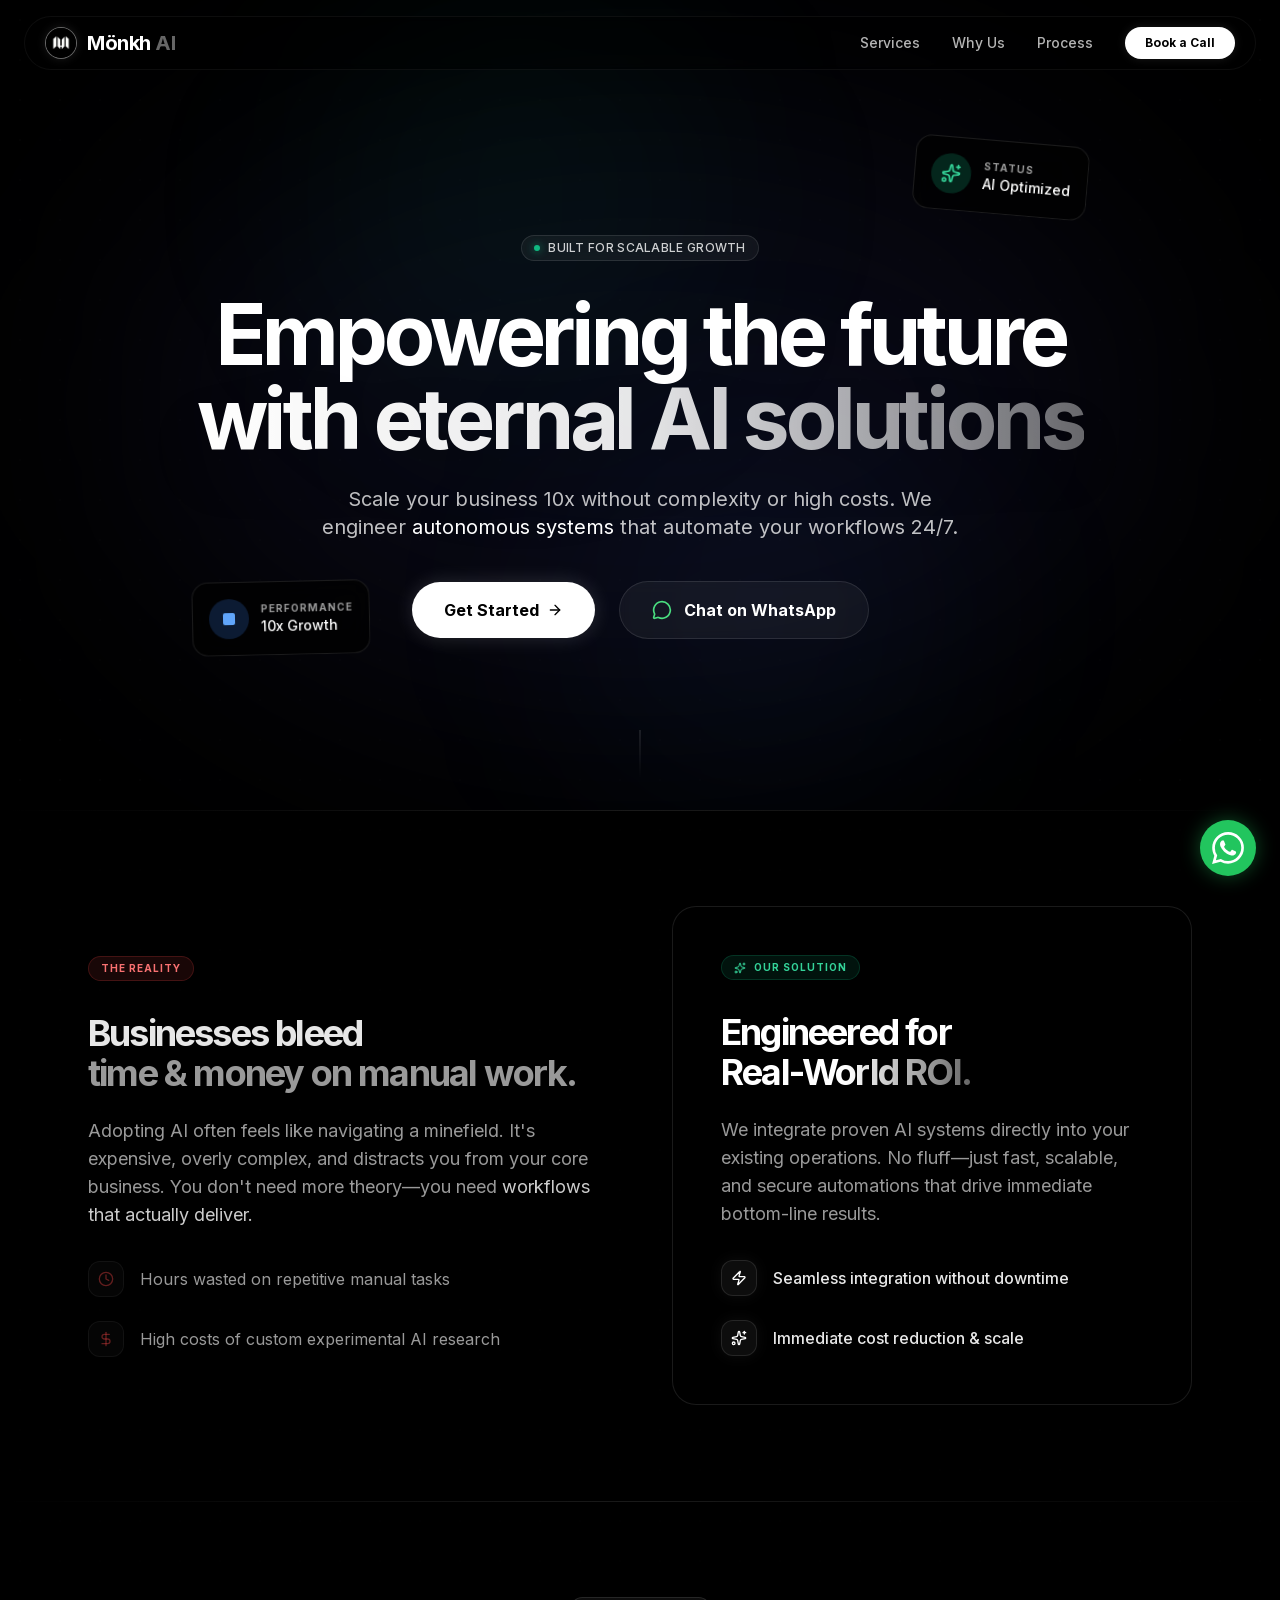
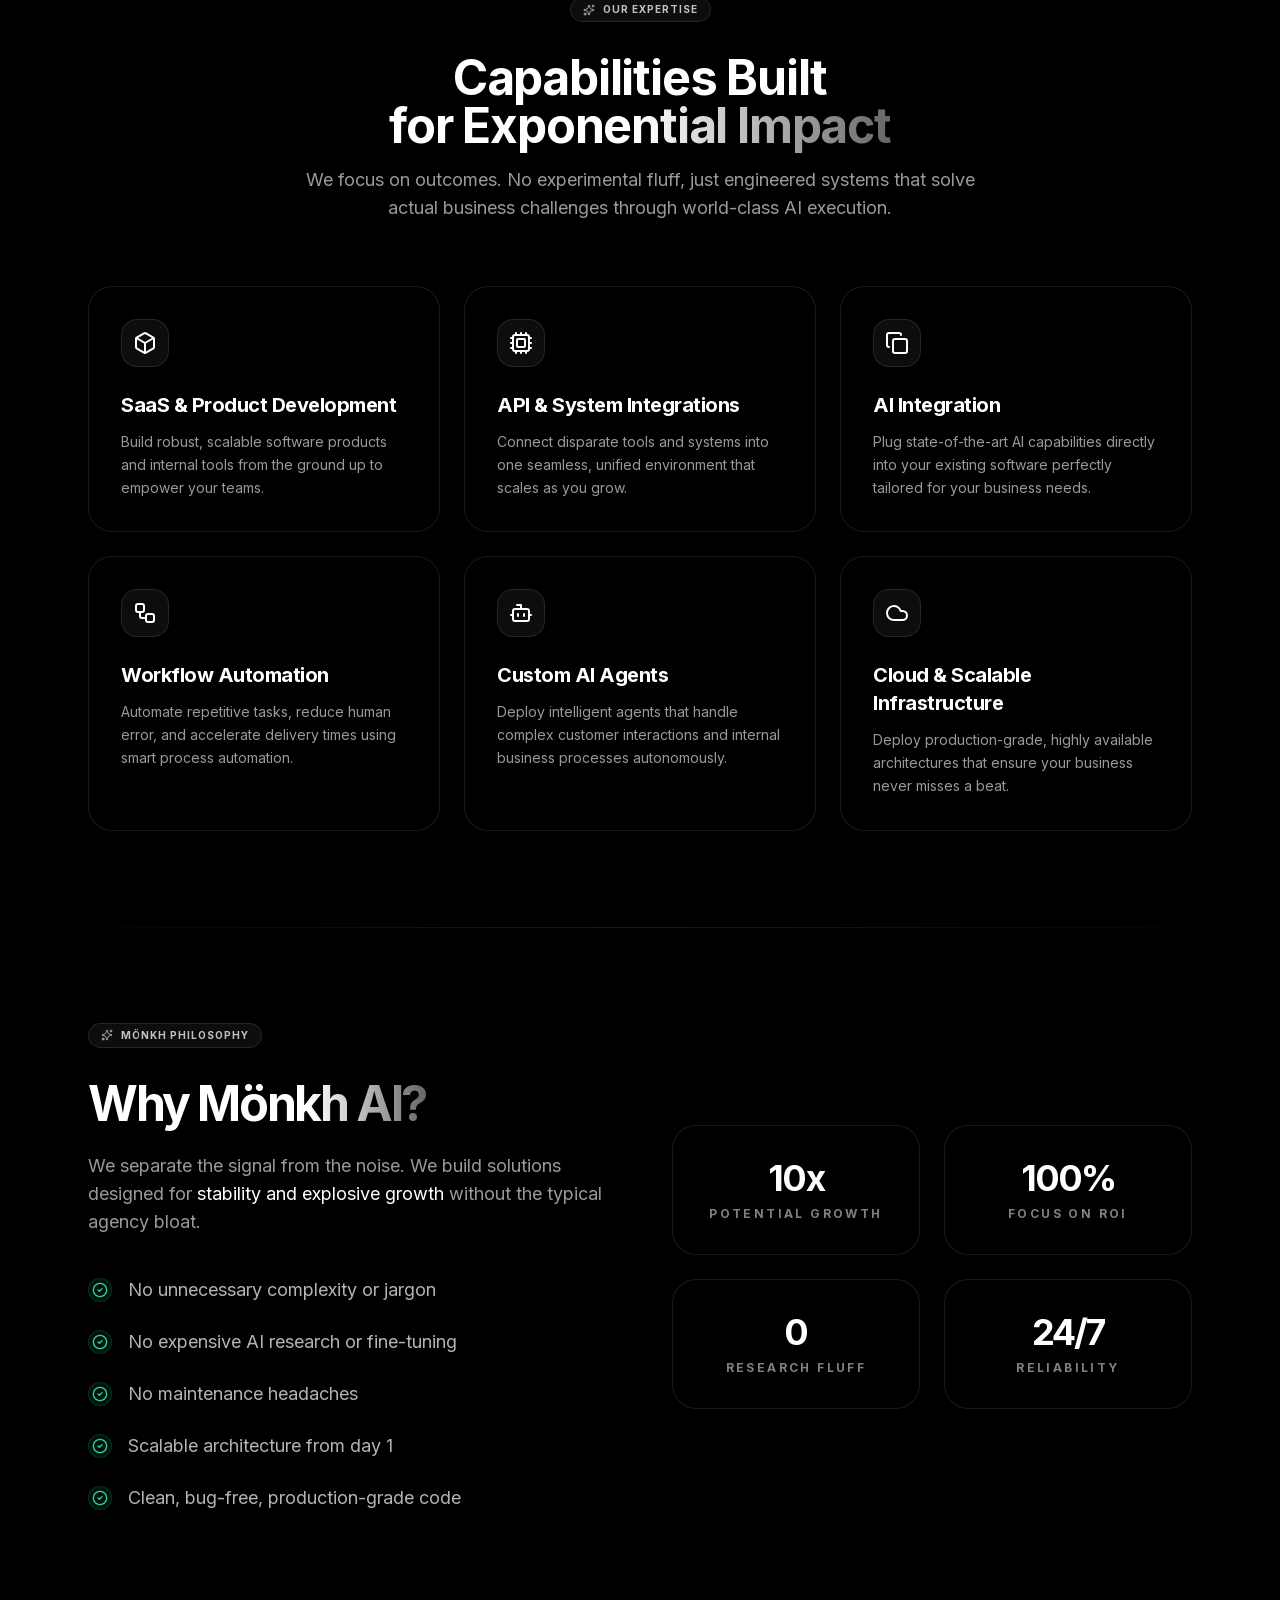
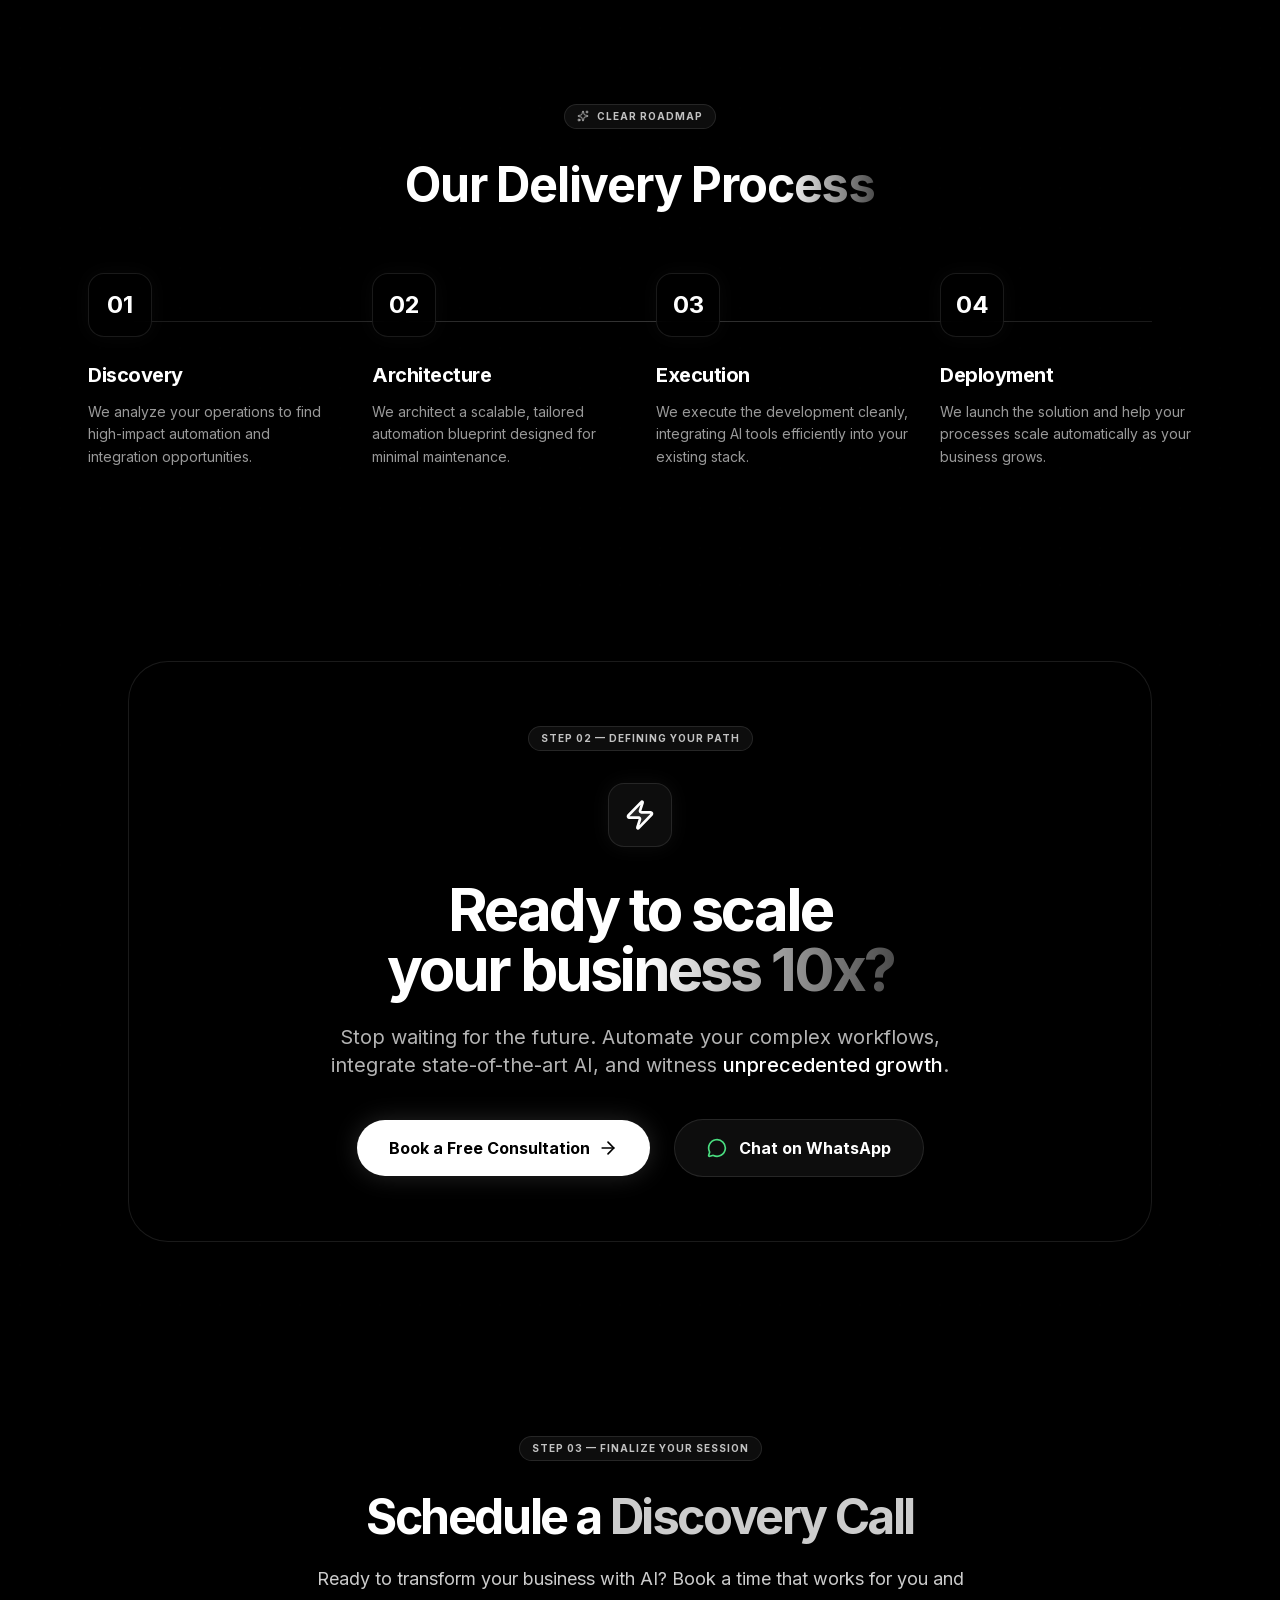
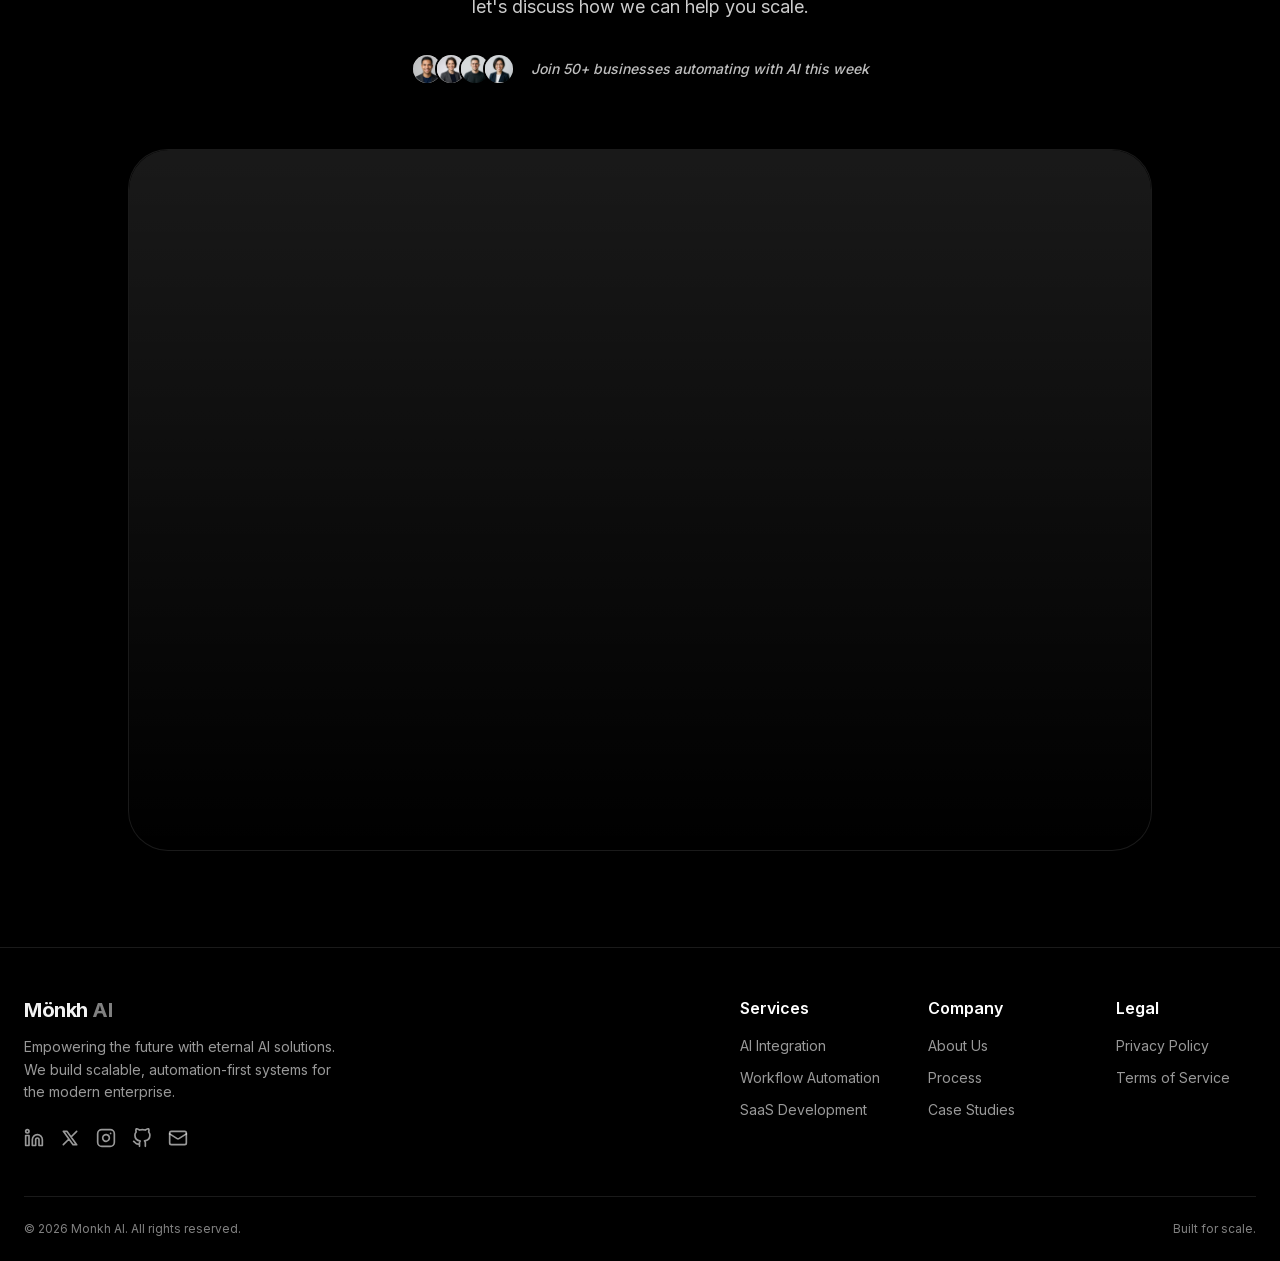
==== commit 4985fdd8: "Manual Deploy: 2026-10-12 20:28:55" ====
--- a/index.html
+++ b/index.html
@@ -1,5 +1 @@
-<<<<<<< HEAD
-<!DOCTYPE html><html lang="en" class="dark scroll-smooth"><head><meta charSet="utf-8"/><meta name="viewport" content="width=device-width, initial-scale=1"/><link rel="preload" href="/_next/static/media/e4af272ccee01ff0-s.p.woff2" as="font" crossorigin="" type="font/woff2"/><link rel="preload" as="image" href="/logo.png" fetchPriority="high"/><link rel="stylesheet" href="/_next/static/css/4424af67ff1a50d4.css" data-precedence="next"/><link rel="preload" as="script" fetchPriority="low" href="/_next/static/chunks/webpack-4326b1815af840c5.js"/><script src="/_next/static/chunks/2200cc46-c72b1df811a5d814.js" async=""></script><script src="/_next/static/chunks/945-401bb82b065c721c.js" async=""></script><script src="/_next/static/chunks/main-app-d1f3985dac234931.js" async=""></script><script src="/_next/static/chunks/317-c1fdbd1c132d36c5.js" async=""></script><script src="/_next/static/chunks/app/page-51b1f3bd47bdd756.js" async=""></script><script src="/_next/static/chunks/app/layout-8afaa48d14862782.js" async=""></script><script src="/_next/static/chunks/498-469b314499298a1f.js" async=""></script><script src="/_next/static/chunks/app/not-found-dbce80a23cbe91fb.js" async=""></script><meta http-equiv="Content-Security-Policy" content="default-src &#x27;self&#x27;; script-src &#x27;self&#x27; &#x27;unsafe-inline&#x27; &#x27;unsafe-eval&#x27; https://www.googletagmanager.com https://www.google-analytics.com https://www.clarity.ms https://app.cal.com https://api.cal.com; style-src &#x27;self&#x27; &#x27;unsafe-inline&#x27; https://fonts.googleapis.com https://app.cal.com; img-src &#x27;self&#x27; data: blob: https://www.googletagmanager.com https://www.google-analytics.com https://www.clarity.ms https://app.cal.com; font-src &#x27;self&#x27; data: https://fonts.gstatic.com; connect-src &#x27;self&#x27; ws: wss: http: https: https://www.google-analytics.com https://stats.g.doubleclick.net https://www.clarity.ms https://api.cal.com; frame-src &#x27;self&#x27; https://app.cal.com; base-uri &#x27;self&#x27;; form-action &#x27;self&#x27;; object-src &#x27;none&#x27;;"/><meta http-equiv="X-Content-Type-Options" content="nosniff"/><meta http-equiv="X-Frame-Options" content="DENY"/><meta http-equiv="Referrer-Policy" content="strict-origin-when-cross-origin"/><meta http-equiv="Permissions-Policy" content="camera=(), microphone=(), geolocation=(), interest-cohort=()"/><meta http-equiv="Cross-Origin-Opener-Policy" content="same-origin"/><meta name="apple-mobile-web-app-capable" content="yes"/><meta name="apple-mobile-web-app-status-bar-style" content="black-translucent"/><link rel="canonical" href="https://monkhaihq.github.io"/><meta name="theme-color" media="(prefers-color-scheme: light)" content="#000000"/><meta name="theme-color" media="(prefers-color-scheme: dark)" content="#000000"/><title>Mönkh AI | Empowering the future with eternal AI solutions</title><meta name="description" content="Use AI to grow your business 10x without complexity or high costs. We automate workflows, integrate existing AI tools, and build scalable systems."/><meta name="application-name" content="Mönkh AI"/><meta name="author" content="Mönkh AI Team"/><link rel="manifest" href="/site.webmanifest" crossorigin="use-credentials"/><meta name="generator" content="Next.js"/><meta name="keywords" content="AI,Automation,Workflow,Business Growth,Mönkh AI,Artificial Intelligence"/><meta name="referrer" content="origin-when-cross-origin"/><meta name="creator" content="Mönkh AI"/><meta name="publisher" content="Mönkh AI"/><meta name="robots" content="index, follow"/><meta name="googlebot" content="index, follow, max-video-preview:-1, max-image-preview:large, max-snippet:-1"/><meta property="og:title" content="Mönkh AI | Empowering the future with eternal AI solutions"/><meta property="og:description" content="Use AI to grow your business 10x without complexity or high costs. We automate workflows, integrate existing AI tools, and build scalable systems."/><meta property="og:url" content="https://monkhaihq.github.io"/><meta property="og:site_name" content="Mönkh AI"/><meta property="og:locale" content="en_US"/><meta property="og:image" content="https://monkhaihq.github.io/og-image.png"/><meta property="og:image:width" content="1200"/><meta property="og:image:height" content="630"/><meta property="og:image:alt" content="Mönkh AI - Empowering the future with eternal AI solutions"/><meta property="og:type" content="website"/><meta name="twitter:card" content="summary_large_image"/><meta name="twitter:creator" content="@monkhai"/><meta name="twitter:title" content="Mönkh AI | Empowering the future with eternal AI solutions"/><meta name="twitter:description" content="Use AI to grow your business 10x without complexity or high costs. We automate workflows, integrate existing AI tools, and build scalable systems."/><meta name="twitter:image" content="https://monkhaihq.github.io/og-image.png"/><link rel="icon" href="/favicon-32x32.png" sizes="32x32" type="image/png"/><link rel="icon" href="/favicon-16x16.png" sizes="16x16" type="image/png"/><link rel="icon" href="/favicon.ico" sizes="any"/><link rel="apple-touch-icon" href="/apple-touch-icon.png" sizes="180x180" type="image/png"/><meta name="next-size-adjust"/><script src="/_next/static/chunks/polyfills-42372ed130431b0a.js" noModule=""></script></head><body class="__variable_f367f3 font-sans antialiased bg-background text-foreground selection:bg-white/20"><noscript><iframe src="https://www.googletagmanager.com/ns.html?id=GTM-MVXX897N" height="0" width="0" style="display:none;visibility:hidden"></iframe></noscript><script type="application/ld+json">{"@context":"https://schema.org","@type":"Organization","name":"Mönkh AI","url":"https://monkhaihq.github.io","logo":"https://monkhaihq.github.io/logo.png","description":"Empowering the future with eternal AI solutions. We automate workflows, integrate existing AI tools, and build scalable systems.","sameAs":["https://www.linkedin.com/company/monkhai","https://x.com/monkhaihq","https://instagram.com/monkhaihq","https://github.com/monkhaihq"]}</script><main class="min-h-screen bg-black relative overflow-hidden flex flex-col"><nav class="fixed top-0 left-0 right-0 z-50 transition-all duration-300 py-4"><div class="container mx-auto px-6 max-w-7xl"><div class="flex items-center justify-between transition-all duration-300 rounded-full px-5 py-2.5 bg-black/40 backdrop-blur-sm border border-white/5"><a href="#" class="flex items-center gap-2.5 text-xl font-bold tracking-tight group"><div class="relative w-8 h-8 rounded-full border border-white/40 shadow-[0_0_10px_rgba(255,255,255,0.1)] overflow-hidden bg-black flex-shrink-0"><img alt="Mönkh AI Logo" fetchPriority="high" width="32" height="32" decoding="async" data-nimg="1" class="object-cover" style="color:transparent" src="/logo.png"/></div><span class="text-white">Mönkh <span class="text-white/40 group-hover:text-white/70 transition-colors">AI</span></span></a><div class="hidden md:flex items-center space-x-8"><a href="#services" class="text-sm font-medium text-white/70 hover:text-white transition-colors">Services</a><a href="#why-us" class="text-sm font-medium text-white/70 hover:text-white transition-colors">Why Us</a><a href="#process" class="text-sm font-medium text-white/70 hover:text-white transition-colors">Process</a><a href="#contact" class="px-5 py-2 rounded-full bg-white text-black text-xs font-bold hover:bg-neutral-200 transition-colors shadow-[0_0_10px_rgba(255,255,255,0.1)]">Book a Call</a></div><button class="md:hidden text-white w-10 h-10 flex items-center justify-center rounded-full bg-white/5 border border-white/10" aria-label="Toggle menu"><svg xmlns="http://www.w3.org/2000/svg" width="20" height="20" viewBox="0 0 24 24" fill="none" stroke="currentColor" stroke-width="2" stroke-linecap="round" stroke-linejoin="round" class="lucide lucide-menu" aria-hidden="true"><path d="M4 5h16"></path><path d="M4 12h16"></path><path d="M4 19h16"></path></svg></button></div></div></nav><div class="flex-grow"><section class="relative pt-32 pb-16 md:pt-40 md:pb-24 overflow-hidden flex flex-col items-center justify-center min-h-[90vh] bg-black"><div class="absolute inset-0 grid-pattern opacity-[0.15] pointer-events-none "></div><div class="absolute top-1/2 left-1/2 -translate-x-1/2 -translate-y-1/2 w-[1000px] h-[600px] bg-indigo-500/[0.08] rounded-[100%] blur-[120px] pointer-events-none opacity-50" style="opacity:0"></div><div class="absolute top-0 left-1/4 w-[400px] h-[400px] bg-emerald-500/[0.05] rounded-full blur-[100px] pointer-events-none animate-pulse"></div><div class="absolute bottom-0 right-1/4 w-[400px] h-[400px] bg-blue-500/[0.05] rounded-full blur-[100px] pointer-events-none animate-pulse"></div><div class="absolute top-40 right-[15%] hidden lg:block"><div class="glass p-4 rounded-2xl flex items-center gap-3 backdrop-blur-xl border-white/20"><div class="w-10 h-10 rounded-full bg-emerald-500/20 flex items-center justify-center"><svg xmlns="http://www.w3.org/2000/svg" width="24" height="24" viewBox="0 0 24 24" fill="none" stroke="currentColor" stroke-width="2" stroke-linecap="round" stroke-linejoin="round" class="lucide lucide-sparkles w-5 h-5 text-emerald-400" aria-hidden="true"><path d="M11.017 2.814a1 1 0 0 1 1.966 0l1.051 5.558a2 2 0 0 0 1.594 1.594l5.558 1.051a1 1 0 0 1 0 1.966l-5.558 1.051a2 2 0 0 0-1.594 1.594l-1.051 5.558a1 1 0 0 1-1.966 0l-1.051-5.558a2 2 0 0 0-1.594-1.594l-5.558-1.051a1 1 0 0 1 0-1.966l5.558-1.051a2 2 0 0 0 1.594-1.594z"></path><path d="M20 2v4"></path><path d="M22 4h-4"></path><circle cx="4" cy="20" r="2"></circle></svg></div><div><div class="text-[10px] text-white/60 uppercase tracking-widest font-bold">Status</div><div class="text-sm font-medium text-white">AI Optimized</div></div></div></div><div class="absolute bottom-40 left-[15%] hidden lg:block"><div class="glass p-4 rounded-2xl flex items-center gap-3 backdrop-blur-xl border-white/20"><div class="w-10 h-10 rounded-full bg-blue-500/20 flex items-center justify-center"><div class="w-3 h-3 bg-blue-400 rounded-sm animate-spin"></div></div><div><div class="text-[10px] text-white/60 uppercase tracking-widest font-bold">Performance</div><div class="text-sm font-medium text-white">10x Growth</div></div></div></div><div class="container px-6 relative z-10 max-w-5xl mx-auto flex flex-col items-center text-center"><div class="inline-flex items-center space-x-2 bg-white/5 border border-white/10 rounded-full px-3 py-1 mb-8 backdrop-blur-md" style="opacity:0;transform:translateY(20px)"><span class="w-1.5 h-1.5 rounded-full bg-emerald-500 animate-pulse shadow-[0_0_8px_rgba(16,185,129,0.8)]"></span><span class="text-[10px] md:text-xs font-medium text-white/80 tracking-wide uppercase">Built for scalable growth</span></div><h1 class="text-4xl md:text-6xl lg:text-[84px] font-bold tracking-tighter mb-6 leading-[0.95] text-white" style="opacity:0.1;transform:scale(0.98)">Empowering the future <br class="hidden md:block"/><span class="text-transparent bg-clip-text bg-gradient-to-r from-white via-white/90 to-white/40 drop-shadow-2xl">with eternal AI solutions</span></h1><p class="text-base md:text-xl text-white/75 max-w-2xl mb-10 leading-relaxed" style="opacity:0;transform:translateY(20px)">Scale your business 10x without complexity or high costs. We engineer <span class="text-white">autonomous systems</span> that automate your workflows 24/7.</p><div class="flex flex-col sm:flex-row items-center gap-6 w-full sm:w-auto" style="opacity:0;transform:translateY(20px)"><a href="#contact" class="relative w-full sm:w-auto px-8 py-4 rounded-full bg-white text-black font-bold text-base hover:scale-105 transition-all flex items-center justify-center gap-2 group overflow-hidden shadow-[0_0_20px_rgba(255,255,255,0.15)]"><span class="relative z-10">Get Started</span><svg xmlns="http://www.w3.org/2000/svg" width="24" height="24" viewBox="0 0 24 24" fill="none" stroke="currentColor" stroke-width="2" stroke-linecap="round" stroke-linejoin="round" class="lucide lucide-arrow-right w-4 h-4 group-hover:translate-x-1 transition-transform relative z-10" aria-hidden="true"><path d="M5 12h14"></path><path d="m12 5 7 7-7 7"></path></svg></a><a href="https://wa.me/+919589634071?text=Hi%20M%C3%B6nkh%20AI!%20I&#x27;m%20ready%20to%20automate%20my%20business%20with%20AI%20and%20scale%20to%20the%20next%20level.%20Let&#x27;s%20chat!" target="_blank" rel="noopener noreferrer" class="w-full sm:w-auto px-8 py-4 rounded-full bg-white/5 text-white font-bold text-base hover:bg-white/10 border border-white/10 transition-all flex items-center justify-center gap-3 backdrop-blur-sm group"><svg xmlns="http://www.w3.org/2000/svg" width="24" height="24" viewBox="0 0 24 24" fill="none" stroke="currentColor" stroke-width="2" stroke-linecap="round" stroke-linejoin="round" class="lucide lucide-message-circle w-5 h-5 text-green-400 group-hover:scale-110 transition-transform" aria-hidden="true"><path d="M2.992 16.342a2 2 0 0 1 .094 1.167l-1.065 3.29a1 1 0 0 0 1.236 1.168l3.413-.998a2 2 0 0 1 1.099.092 10 10 0 1 0-4.777-4.719"></path></svg>Chat on WhatsApp</a></div></div><div class="absolute bottom-8 left-1/2 -translate-x-1/2 flex flex-col items-center gap-2" style="opacity:0"><div class="w-[1px] h-12 bg-gradient-to-b from-white/20 to-transparent"></div></div></section><section class="py-24 relative overflow-hidden bg-black"><div class="absolute inset-0 grid-pattern opacity-[0.05] pointer-events-none "></div><div class="absolute top-0 left-1/2 -translate-x-1/2 w-full h-[1px] bg-gradient-to-r from-transparent via-white/10 to-transparent"></div><div class="container mx-auto px-6 max-w-6xl relative z-10"><div class="grid md:grid-cols-2 gap-16 items-center"><div><div class="inline-flex items-center gap-2 px-3 py-1 rounded-full border text-[10px] font-bold uppercase tracking-widest mb-8 bg-red-500/10 border-red-500/20 text-red-400 ">The Reality</div><h2 class="text-3xl md:text-4xl font-bold mb-6 tracking-tighter leading-tight text-white/90">Businesses bleed <br/><span class="text-white/60">time &amp; money on manual work.</span></h2><p class="text-white/60 text-base md:text-lg mb-8 leading-relaxed">Adopting AI often feels like navigating a minefield. It&#x27;s expensive, overly complex, and distracts you from your core business. You don&#x27;t need more theory—you need <span class="text-white/80">workflows that actually deliver.</span></p><ul class="space-y-6"><li class="flex items-center gap-4 text-white/60"><div class="w-9 h-9 rounded-xl bg-white/[0.02] border border-white/[0.05] flex items-center justify-center"><svg xmlns="http://www.w3.org/2000/svg" width="24" height="24" viewBox="0 0 24 24" fill="none" stroke="currentColor" stroke-width="2" stroke-linecap="round" stroke-linejoin="round" class="lucide lucide-clock w-4 h-4 text-red-500/40" aria-hidden="true"><circle cx="12" cy="12" r="10"></circle><path d="M12 6v6l4 2"></path></svg></div><span class="text-base">Hours wasted on repetitive manual tasks</span></li><li class="flex items-center gap-4 text-white/60"><div class="w-9 h-9 rounded-xl bg-white/[0.02] border border-white/[0.05] flex items-center justify-center"><svg xmlns="http://www.w3.org/2000/svg" width="24" height="24" viewBox="0 0 24 24" fill="none" stroke="currentColor" stroke-width="2" stroke-linecap="round" stroke-linejoin="round" class="lucide lucide-dollar-sign w-4 h-4 text-red-500/40" aria-hidden="true"><line x1="12" x2="12" y1="2" y2="22"></line><path d="M17 5H9.5a3.5 3.5 0 0 0 0 7h5a3.5 3.5 0 0 1 0 7H6"></path></svg></div><span class="text-base">High costs of custom experimental AI research</span></li></ul></div><div class="relative"><div class="glass p-8 md:p-12 rounded-3xl border-white/10 relative overflow-hidden bg-black/60"><div class="inline-flex items-center gap-2 px-3 py-1 rounded-full border text-[10px] font-bold uppercase tracking-widest mb-8 bg-emerald-500/10 border-emerald-500/20 text-emerald-400 "><svg xmlns="http://www.w3.org/2000/svg" width="24" height="24" viewBox="0 0 24 24" fill="none" stroke="currentColor" stroke-width="2" stroke-linecap="round" stroke-linejoin="round" class="lucide lucide-sparkles w-3 h-3 text-emerald-400" aria-hidden="true"><path d="M11.017 2.814a1 1 0 0 1 1.966 0l1.051 5.558a2 2 0 0 0 1.594 1.594l5.558 1.051a1 1 0 0 1 0 1.966l-5.558 1.051a2 2 0 0 0-1.594 1.594l-1.051 5.558a1 1 0 0 1-1.966 0l-1.051-5.558a2 2 0 0 0-1.594-1.594l-5.558-1.051a1 1 0 0 1 0-1.966l5.558-1.051a2 2 0 0 0 1.594-1.594z"></path><path d="M20 2v4"></path><path d="M22 4h-4"></path><circle cx="4" cy="20" r="2"></circle></svg>Our Solution</div><h2 class="text-3xl md:text-4xl font-bold mb-6 tracking-tighter leading-tight text-white">Engineered for <br/><span class="text-transparent bg-clip-text bg-gradient-to-r from-white via-white to-white/40">Real-World ROI.</span></h2><p class="text-white/60 text-base md:text-lg mb-8 leading-relaxed">We integrate proven AI systems directly into your existing operations. No fluff—just fast, scalable, and secure automations that drive immediate bottom-line results.</p><ul class="space-y-6"><li class="flex items-center gap-4 text-white/90"><div class="w-9 h-9 rounded-xl bg-white/5 border border-white/10 flex items-center justify-center shadow-[0_0_15px_rgba(255,255,255,0.05)]"><svg xmlns="http://www.w3.org/2000/svg" width="24" height="24" viewBox="0 0 24 24" fill="none" stroke="currentColor" stroke-width="2" stroke-linecap="round" stroke-linejoin="round" class="lucide lucide-zap w-4 h-4 text-white" aria-hidden="true"><path d="M4 14a1 1 0 0 1-.78-1.63l9.9-10.2a.5.5 0 0 1 .86.46l-1.92 6.02A1 1 0 0 0 13 10h7a1 1 0 0 1 .78 1.63l-9.9 10.2a.5.5 0 0 1-.86-.46l1.92-6.02A1 1 0 0 0 11 14z"></path></svg></div><span class="text-base font-medium">Seamless integration without downtime</span></li><li class="flex items-center gap-4 text-white/90"><div class="w-9 h-9 rounded-xl bg-white/5 border border-white/10 flex items-center justify-center shadow-[0_0_15px_rgba(255,255,255,0.05)]"><svg xmlns="http://www.w3.org/2000/svg" width="24" height="24" viewBox="0 0 24 24" fill="none" stroke="currentColor" stroke-width="2" stroke-linecap="round" stroke-linejoin="round" class="lucide lucide-sparkles w-4 h-4 text-white" aria-hidden="true"><path d="M11.017 2.814a1 1 0 0 1 1.966 0l1.051 5.558a2 2 0 0 0 1.594 1.594l5.558 1.051a1 1 0 0 1 0 1.966l-5.558 1.051a2 2 0 0 0-1.594 1.594l-1.051 5.558a1 1 0 0 1-1.966 0l-1.051-5.558a2 2 0 0 0-1.594-1.594l-5.558-1.051a1 1 0 0 1 0-1.966l5.558-1.051a2 2 0 0 0 1.594-1.594z"></path><path d="M20 2v4"></path><path d="M22 4h-4"></path><circle cx="4" cy="20" r="2"></circle></svg></div><span class="text-base font-medium">Immediate cost reduction &amp; scale</span></li></ul></div></div></div></div></section><section id="services" class="py-24 relative overflow-hidden bg-black"><div class="absolute inset-0 grid-pattern opacity-[0.05] pointer-events-none "></div><div class="absolute top-0 left-1/2 -translate-x-1/2 w-full h-[1px] bg-gradient-to-r from-transparent via-white/10 to-transparent"></div><div class="container mx-auto px-6 max-w-6xl relative z-10"><div class="text-center mb-16 max-w-2xl mx-auto"><div class="inline-flex items-center gap-2 px-3 py-1 rounded-full border text-[10px] font-bold uppercase tracking-widest mb-8 bg-white/5 border-white/10 text-white/75 "><svg xmlns="http://www.w3.org/2000/svg" width="24" height="24" viewBox="0 0 24 24" fill="none" stroke="currentColor" stroke-width="2" stroke-linecap="round" stroke-linejoin="round" class="lucide lucide-sparkles w-3 h-3 text-white/60" aria-hidden="true"><path d="M11.017 2.814a1 1 0 0 1 1.966 0l1.051 5.558a2 2 0 0 0 1.594 1.594l5.558 1.051a1 1 0 0 1 0 1.966l-5.558 1.051a2 2 0 0 0-1.594 1.594l-1.051 5.558a1 1 0 0 1-1.966 0l-1.051-5.558a2 2 0 0 0-1.594-1.594l-5.558-1.051a1 1 0 0 1 0-1.966l5.558-1.051a2 2 0 0 0 1.594-1.594z"></path><path d="M20 2v4"></path><path d="M22 4h-4"></path><circle cx="4" cy="20" r="2"></circle></svg>Our Expertise</div><h2 class="text-3xl md:text-5xl font-bold mb-4 tracking-tight text-white">Capabilities Built <br/><span class="text-transparent bg-clip-text bg-gradient-to-r from-white via-white to-white/40">for Exponential Impact</span></h2><p class="text-white/60 text-base md:text-lg leading-relaxed">We focus on outcomes. No experimental fluff, just engineered systems that solve actual business challenges through world-class AI execution.</p></div><div class="grid md:grid-cols-2 lg:grid-cols-3 gap-6"><div class="group relative glass p-8 rounded-3xl transition-colors duration-300 border-white/[0.08] hover:border-white/20 hover:bg-white/[0.04] overflow-hidden bg-black/60"><div class="relative z-10"><div class="w-12 h-12 rounded-2xl bg-white/5 border border-white/10 flex items-center justify-center mb-6 transition-colors group-hover:bg-white/10"><svg xmlns="http://www.w3.org/2000/svg" width="24" height="24" viewBox="0 0 24 24" fill="none" stroke="currentColor" stroke-width="2" stroke-linecap="round" stroke-linejoin="round" class="lucide lucide-box w-6 h-6 text-white" aria-hidden="true"><path d="M21 8a2 2 0 0 0-1-1.73l-7-4a2 2 0 0 0-2 0l-7 4A2 2 0 0 0 3 8v8a2 2 0 0 0 1 1.73l7 4a2 2 0 0 0 2 0l7-4A2 2 0 0 0 21 16Z"></path><path d="m3.3 7 8.7 5 8.7-5"></path><path d="M12 22V12"></path></svg></div><h3 class="text-xl font-bold mb-3 text-white tracking-tight">SaaS &amp; Product Development</h3><p class="text-white/60 group-hover:text-white/80 leading-relaxed text-sm transition-colors">Build robust, scalable software products and internal tools from the ground up to empower your teams.</p></div><div class="absolute bottom-0 left-0 right-0 h-1 bg-gradient-to-r from-transparent via-white/20 to-transparent opacity-0 group-hover:opacity-100 transition-opacity"></div></div><div class="group relative glass p-8 rounded-3xl transition-colors duration-300 border-white/[0.08] hover:border-white/20 hover:bg-white/[0.04] overflow-hidden bg-black/60"><div class="relative z-10"><div class="w-12 h-12 rounded-2xl bg-white/5 border border-white/10 flex items-center justify-center mb-6 transition-colors group-hover:bg-white/10"><svg xmlns="http://www.w3.org/2000/svg" width="24" height="24" viewBox="0 0 24 24" fill="none" stroke="currentColor" stroke-width="2" stroke-linecap="round" stroke-linejoin="round" class="lucide lucide-cpu w-6 h-6 text-white" aria-hidden="true"><path d="M12 20v2"></path><path d="M12 2v2"></path><path d="M17 20v2"></path><path d="M17 2v2"></path><path d="M2 12h2"></path><path d="M2 17h2"></path><path d="M2 7h2"></path><path d="M20 12h2"></path><path d="M20 17h2"></path><path d="M20 7h2"></path><path d="M7 20v2"></path><path d="M7 2v2"></path><rect x="4" y="4" width="16" height="16" rx="2"></rect><rect x="8" y="8" width="8" height="8" rx="1"></rect></svg></div><h3 class="text-xl font-bold mb-3 text-white tracking-tight">API &amp; System Integrations</h3><p class="text-white/60 group-hover:text-white/80 leading-relaxed text-sm transition-colors">Connect disparate tools and systems into one seamless, unified environment that scales as you grow.</p></div><div class="absolute bottom-0 left-0 right-0 h-1 bg-gradient-to-r from-transparent via-white/20 to-transparent opacity-0 group-hover:opacity-100 transition-opacity"></div></div><div class="group relative glass p-8 rounded-3xl transition-colors duration-300 border-white/[0.08] hover:border-white/20 hover:bg-white/[0.04] overflow-hidden bg-black/60"><div class="relative z-10"><div class="w-12 h-12 rounded-2xl bg-white/5 border border-white/10 flex items-center justify-center mb-6 transition-colors group-hover:bg-white/10"><svg xmlns="http://www.w3.org/2000/svg" width="24" height="24" viewBox="0 0 24 24" fill="none" stroke="currentColor" stroke-width="2" stroke-linecap="round" stroke-linejoin="round" class="lucide lucide-copy w-6 h-6 text-white" aria-hidden="true"><rect width="14" height="14" x="8" y="8" rx="2" ry="2"></rect><path d="M4 16c-1.1 0-2-.9-2-2V4c0-1.1.9-2 2-2h10c1.1 0 2 .9 2 2"></path></svg></div><h3 class="text-xl font-bold mb-3 text-white tracking-tight">AI Integration</h3><p class="text-white/60 group-hover:text-white/80 leading-relaxed text-sm transition-colors">Plug state-of-the-art AI capabilities directly into your existing software perfectly tailored for your business needs.</p></div><div class="absolute bottom-0 left-0 right-0 h-1 bg-gradient-to-r from-transparent via-white/20 to-transparent opacity-0 group-hover:opacity-100 transition-opacity"></div></div><div class="group relative glass p-8 rounded-3xl transition-colors duration-300 border-white/[0.08] hover:border-white/20 hover:bg-white/[0.04] overflow-hidden bg-black/60"><div class="relative z-10"><div class="w-12 h-12 rounded-2xl bg-white/5 border border-white/10 flex items-center justify-center mb-6 transition-colors group-hover:bg-white/10"><svg xmlns="http://www.w3.org/2000/svg" width="24" height="24" viewBox="0 0 24 24" fill="none" stroke="currentColor" stroke-width="2" stroke-linecap="round" stroke-linejoin="round" class="lucide lucide-workflow w-6 h-6 text-white" aria-hidden="true"><rect width="8" height="8" x="3" y="3" rx="2"></rect><path d="M7 11v4a2 2 0 0 0 2 2h4"></path><rect width="8" height="8" x="13" y="13" rx="2"></rect></svg></div><h3 class="text-xl font-bold mb-3 text-white tracking-tight">Workflow Automation</h3><p class="text-white/60 group-hover:text-white/80 leading-relaxed text-sm transition-colors">Automate repetitive tasks, reduce human error, and accelerate delivery times using smart process automation.</p></div><div class="absolute bottom-0 left-0 right-0 h-1 bg-gradient-to-r from-transparent via-white/20 to-transparent opacity-0 group-hover:opacity-100 transition-opacity"></div></div><div class="group relative glass p-8 rounded-3xl transition-colors duration-300 border-white/[0.08] hover:border-white/20 hover:bg-white/[0.04] overflow-hidden bg-black/60"><div class="relative z-10"><div class="w-12 h-12 rounded-2xl bg-white/5 border border-white/10 flex items-center justify-center mb-6 transition-colors group-hover:bg-white/10"><svg xmlns="http://www.w3.org/2000/svg" width="24" height="24" viewBox="0 0 24 24" fill="none" stroke="currentColor" stroke-width="2" stroke-linecap="round" stroke-linejoin="round" class="lucide lucide-bot w-6 h-6 text-white" aria-hidden="true"><path d="M12 8V4H8"></path><rect width="16" height="12" x="4" y="8" rx="2"></rect><path d="M2 14h2"></path><path d="M20 14h2"></path><path d="M15 13v2"></path><path d="M9 13v2"></path></svg></div><h3 class="text-xl font-bold mb-3 text-white tracking-tight">Custom AI Agents</h3><p class="text-white/60 group-hover:text-white/80 leading-relaxed text-sm transition-colors">Deploy intelligent agents that handle complex customer interactions and internal business processes autonomously.</p></div><div class="absolute bottom-0 left-0 right-0 h-1 bg-gradient-to-r from-transparent via-white/20 to-transparent opacity-0 group-hover:opacity-100 transition-opacity"></div></div><div class="group relative glass p-8 rounded-3xl transition-colors duration-300 border-white/[0.08] hover:border-white/20 hover:bg-white/[0.04] overflow-hidden bg-black/60"><div class="relative z-10"><div class="w-12 h-12 rounded-2xl bg-white/5 border border-white/10 flex items-center justify-center mb-6 transition-colors group-hover:bg-white/10"><svg xmlns="http://www.w3.org/2000/svg" width="24" height="24" viewBox="0 0 24 24" fill="none" stroke="currentColor" stroke-width="2" stroke-linecap="round" stroke-linejoin="round" class="lucide lucide-cloud w-6 h-6 text-white" aria-hidden="true"><path d="M17.5 19H9a7 7 0 1 1 6.71-9h1.79a4.5 4.5 0 1 1 0 9Z"></path></svg></div><h3 class="text-xl font-bold mb-3 text-white tracking-tight">Cloud &amp; Scalable Infrastructure</h3><p class="text-white/60 group-hover:text-white/80 leading-relaxed text-sm transition-colors">Deploy production-grade, highly available architectures that ensure your business never misses a beat.</p></div><div class="absolute bottom-0 left-0 right-0 h-1 bg-gradient-to-r from-transparent via-white/20 to-transparent opacity-0 group-hover:opacity-100 transition-opacity"></div></div></div></div></section><section id="why-us" class="py-24 relative overflow-hidden bg-black"><div class="absolute inset-0 grid-pattern opacity-[0.05] pointer-events-none "></div><div class="absolute top-0 left-1/2 -translate-x-1/2 w-full h-[1px] bg-gradient-to-r from-transparent via-white/10 to-transparent"></div><div class="container mx-auto px-6 max-w-6xl relative z-10"><div class="grid lg:grid-cols-2 gap-16 items-center"><div><div class="inline-flex items-center gap-2 px-3 py-1 rounded-full border text-[10px] font-bold uppercase tracking-widest mb-8 bg-white/5 border-white/10 text-white/75 "><svg xmlns="http://www.w3.org/2000/svg" width="24" height="24" viewBox="0 0 24 24" fill="none" stroke="currentColor" stroke-width="2" stroke-linecap="round" stroke-linejoin="round" class="lucide lucide-sparkles w-3 h-3 text-white/60" aria-hidden="true"><path d="M11.017 2.814a1 1 0 0 1 1.966 0l1.051 5.558a2 2 0 0 0 1.594 1.594l5.558 1.051a1 1 0 0 1 0 1.966l-5.558 1.051a2 2 0 0 0-1.594 1.594l-1.051 5.558a1 1 0 0 1-1.966 0l-1.051-5.558a2 2 0 0 0-1.594-1.594l-5.558-1.051a1 1 0 0 1 0-1.966l5.558-1.051a2 2 0 0 0 1.594-1.594z"></path><path d="M20 2v4"></path><path d="M22 4h-4"></path><circle cx="4" cy="20" r="2"></circle></svg>Mönkh Philosophy</div><h2 class="text-3xl md:text-5xl font-bold mb-6 tracking-tighter leading-tight text-white">Why <span class="text-transparent bg-clip-text bg-gradient-to-r from-white via-white to-white/40">Mönkh AI?</span></h2><p class="text-white/60 text-base md:text-lg mb-10 max-w-xl leading-relaxed">We separate the signal from the noise. We build solutions designed for <span class="text-white">stability and explosive growth</span> without the typical agency bloat.</p><ul class="space-y-6"><li class="flex items-center gap-4 text-lg"><div class="w-6 h-6 rounded-full bg-emerald-500/10 border border-emerald-500/20 flex items-center justify-center"><svg xmlns="http://www.w3.org/2000/svg" width="24" height="24" viewBox="0 0 24 24" fill="none" stroke="currentColor" stroke-width="2" stroke-linecap="round" stroke-linejoin="round" class="lucide lucide-circle-check w-4 h-4 text-emerald-400 shrink-0" aria-hidden="true"><circle cx="12" cy="12" r="10"></circle><path d="m9 12 2 2 4-4"></path></svg></div><span class="text-white/70">No unnecessary complexity or jargon</span></li><li class="flex items-center gap-4 text-lg"><div class="w-6 h-6 rounded-full bg-emerald-500/10 border border-emerald-500/20 flex items-center justify-center"><svg xmlns="http://www.w3.org/2000/svg" width="24" height="24" viewBox="0 0 24 24" fill="none" stroke="currentColor" stroke-width="2" stroke-linecap="round" stroke-linejoin="round" class="lucide lucide-circle-check w-4 h-4 text-emerald-400 shrink-0" aria-hidden="true"><circle cx="12" cy="12" r="10"></circle><path d="m9 12 2 2 4-4"></path></svg></div><span class="text-white/70">No expensive AI research or fine-tuning</span></li><li class="flex items-center gap-4 text-lg"><div class="w-6 h-6 rounded-full bg-emerald-500/10 border border-emerald-500/20 flex items-center justify-center"><svg xmlns="http://www.w3.org/2000/svg" width="24" height="24" viewBox="0 0 24 24" fill="none" stroke="currentColor" stroke-width="2" stroke-linecap="round" stroke-linejoin="round" class="lucide lucide-circle-check w-4 h-4 text-emerald-400 shrink-0" aria-hidden="true"><circle cx="12" cy="12" r="10"></circle><path d="m9 12 2 2 4-4"></path></svg></div><span class="text-white/70">No maintenance headaches</span></li><li class="flex items-center gap-4 text-lg"><div class="w-6 h-6 rounded-full bg-emerald-500/10 border border-emerald-500/20 flex items-center justify-center"><svg xmlns="http://www.w3.org/2000/svg" width="24" height="24" viewBox="0 0 24 24" fill="none" stroke="currentColor" stroke-width="2" stroke-linecap="round" stroke-linejoin="round" class="lucide lucide-circle-check w-4 h-4 text-emerald-400 shrink-0" aria-hidden="true"><circle cx="12" cy="12" r="10"></circle><path d="m9 12 2 2 4-4"></path></svg></div><span class="text-white/70">Scalable architecture from day 1</span></li><li class="flex items-center gap-4 text-lg"><div class="w-6 h-6 rounded-full bg-emerald-500/10 border border-emerald-500/20 flex items-center justify-center"><svg xmlns="http://www.w3.org/2000/svg" width="24" height="24" viewBox="0 0 24 24" fill="none" stroke="currentColor" stroke-width="2" stroke-linecap="round" stroke-linejoin="round" class="lucide lucide-circle-check w-4 h-4 text-emerald-400 shrink-0" aria-hidden="true"><circle cx="12" cy="12" r="10"></circle><path d="m9 12 2 2 4-4"></path></svg></div><span class="text-white/70">Clean, bug-free, production-grade code</span></li></ul></div><div class="grid grid-cols-2 gap-6"><div class="group glass p-6 md:p-8 rounded-3xl flex flex-col items-center justify-center text-center border-white/[0.08] hover:border-white/20 hover:bg-white/[0.03] transition-colors relative overflow-hidden bg-black/60"><div class="text-3xl md:text-4xl font-bold text-white mb-2 tracking-tighter">10x</div><div class="text-xs font-bold text-white/50 uppercase tracking-[0.2em] group-hover:text-white/70 transition-colors">Potential Growth</div></div><div class="group glass p-6 md:p-8 rounded-3xl flex flex-col items-center justify-center text-center border-white/[0.08] hover:border-white/20 hover:bg-white/[0.03] transition-colors relative overflow-hidden bg-black/60"><div class="text-3xl md:text-4xl font-bold text-white mb-2 tracking-tighter">100%</div><div class="text-xs font-bold text-white/50 uppercase tracking-[0.2em] group-hover:text-white/70 transition-colors">Focus on ROI</div></div><div class="group glass p-6 md:p-8 rounded-3xl flex flex-col items-center justify-center text-center border-white/[0.08] hover:border-white/20 hover:bg-white/[0.03] transition-colors relative overflow-hidden bg-black/60"><div class="text-3xl md:text-4xl font-bold text-white mb-2 tracking-tighter">0</div><div class="text-xs font-bold text-white/50 uppercase tracking-[0.2em] group-hover:text-white/70 transition-colors">Research Fluff</div></div><div class="group glass p-6 md:p-8 rounded-3xl flex flex-col items-center justify-center text-center border-white/[0.08] hover:border-white/20 hover:bg-white/[0.03] transition-colors relative overflow-hidden bg-black/60"><div class="text-3xl md:text-4xl font-bold text-white mb-2 tracking-tighter">24/7</div><div class="text-xs font-bold text-white/50 uppercase tracking-[0.2em] group-hover:text-white/70 transition-colors">Reliability</div></div></div></div></div></section><section id="process" class="py-24 relative overflow-hidden bg-black"><div class="absolute inset-0 grid-pattern opacity-[0.05] pointer-events-none "></div><div class="container mx-auto px-6 max-w-6xl relative z-10"><div class="text-center mb-16"><div class="inline-flex items-center gap-2 px-3 py-1 rounded-full border text-[10px] font-bold uppercase tracking-widest mb-8 bg-white/5 border-white/10 text-white/75 "><svg xmlns="http://www.w3.org/2000/svg" width="24" height="24" viewBox="0 0 24 24" fill="none" stroke="currentColor" stroke-width="2" stroke-linecap="round" stroke-linejoin="round" class="lucide lucide-sparkles w-3 h-3 text-white/60" aria-hidden="true"><path d="M11.017 2.814a1 1 0 0 1 1.966 0l1.051 5.558a2 2 0 0 0 1.594 1.594l5.558 1.051a1 1 0 0 1 0 1.966l-5.558 1.051a2 2 0 0 0-1.594 1.594l-1.051 5.558a1 1 0 0 1-1.966 0l-1.051-5.558a2 2 0 0 0-1.594-1.594l-5.558-1.051a1 1 0 0 1 0-1.966l5.558-1.051a2 2 0 0 0 1.594-1.594z"></path><path d="M20 2v4"></path><path d="M22 4h-4"></path><circle cx="4" cy="20" r="2"></circle></svg>Clear Roadmap</div><h2 class="text-3xl md:text-5xl font-bold mb-6 tracking-tight text-white">Our Delivery <span class="text-transparent bg-clip-text bg-gradient-to-r from-white via-white to-white/30">Process</span></h2></div><div class="grid md:grid-cols-4 gap-8 relative"><div class="hidden md:block absolute top-12 left-10 right-10 h-[1px] bg-gradient-to-r from-white/10 via-white/20 to-white/10"></div><div class="relative z-10 flex flex-col items-center md:items-start text-center md:text-left group"><div class="w-16 h-16 rounded-2xl glass flex items-center justify-center text-2xl font-bold text-white mb-6 border-white/10 group-hover:border-white/30 group-hover:bg-white/[0.08] transition-colors bg-black/80 shadow-[0_0_20px_rgba(255,255,255,0.03)]"><span>01</span></div><h3 class="text-xl font-bold mb-3 text-white tracking-tight">Discovery</h3><p class="text-white/60 group-hover:text-white/80 transition-colors leading-relaxed text-sm">We analyze your operations to find high-impact automation and integration opportunities.</p></div><div class="relative z-10 flex flex-col items-center md:items-start text-center md:text-left group"><div class="w-16 h-16 rounded-2xl glass flex items-center justify-center text-2xl font-bold text-white mb-6 border-white/10 group-hover:border-white/30 group-hover:bg-white/[0.08] transition-colors bg-black/80 shadow-[0_0_20px_rgba(255,255,255,0.03)]"><span>02</span></div><h3 class="text-xl font-bold mb-3 text-white tracking-tight">Architecture</h3><p class="text-white/60 group-hover:text-white/80 transition-colors leading-relaxed text-sm">We architect a scalable, tailored automation blueprint designed for minimal maintenance.</p></div><div class="relative z-10 flex flex-col items-center md:items-start text-center md:text-left group"><div class="w-16 h-16 rounded-2xl glass flex items-center justify-center text-2xl font-bold text-white mb-6 border-white/10 group-hover:border-white/30 group-hover:bg-white/[0.08] transition-colors bg-black/80 shadow-[0_0_20px_rgba(255,255,255,0.03)]"><span>03</span></div><h3 class="text-xl font-bold mb-3 text-white tracking-tight">Execution</h3><p class="text-white/60 group-hover:text-white/80 transition-colors leading-relaxed text-sm">We execute the development cleanly, integrating AI tools efficiently into your existing stack.</p></div><div class="relative z-10 flex flex-col items-center md:items-start text-center md:text-left group"><div class="w-16 h-16 rounded-2xl glass flex items-center justify-center text-2xl font-bold text-white mb-6 border-white/10 group-hover:border-white/30 group-hover:bg-white/[0.08] transition-colors bg-black/80 shadow-[0_0_20px_rgba(255,255,255,0.03)]"><span>04</span></div><h3 class="text-xl font-bold mb-3 text-white tracking-tight">Deployment</h3><p class="text-white/60 group-hover:text-white/80 transition-colors leading-relaxed text-sm">We launch the solution and help your processes scale automatically as your business grows.</p></div></div></div></section><section id="contact" class="py-24 relative overflow-hidden bg-black scroll-mt-24"><div class="absolute inset-0 grid-pattern opacity-[0.05] pointer-events-none "></div><div class="container mx-auto px-6 relative z-10"><div class="relative glass rounded-[2.5rem] p-10 md:p-16 text-center max-w-5xl mx-auto border-white/10 overflow-hidden bg-black/80 shadow-[0_0_50px_rgba(0,0,0,0.8)]"><div class="flex flex-col items-center mb-8"><div class="inline-flex items-center gap-2 px-3 py-1 rounded-full border text-[10px] font-bold uppercase tracking-widest mb-8 bg-white/5 border-white/10 text-white/75 mb-4">Step 02 — Defining Your Path</div><div class="w-16 h-16 rounded-2xl bg-white/5 border border-white/10 flex items-center justify-center shadow-[0_0_20px_rgba(255,255,255,0.05)]"><svg xmlns="http://www.w3.org/2000/svg" width="24" height="24" viewBox="0 0 24 24" fill="none" stroke="currentColor" stroke-width="2" stroke-linecap="round" stroke-linejoin="round" class="lucide lucide-zap w-8 h-8 text-white fill-white/10" aria-hidden="true"><path d="M4 14a1 1 0 0 1-.78-1.63l9.9-10.2a.5.5 0 0 1 .86.46l-1.92 6.02A1 1 0 0 0 13 10h7a1 1 0 0 1 .78 1.63l-9.9 10.2a.5.5 0 0 1-.86-.46l1.92-6.02A1 1 0 0 0 11 14z"></path></svg></div></div><h2 class="text-4xl md:text-6xl font-bold mb-6 tracking-tighter leading-tight text-white">Ready to scale <br/><span class="text-transparent bg-clip-text bg-gradient-to-r from-white via-white to-white/30">your business 10x?</span></h2><p class="text-base md:text-xl text-white/70 mb-10 max-w-2xl mx-auto leading-relaxed">Stop waiting for the future. Automate your complex workflows, integrate state-of-the-art AI, and witness <span class="text-white font-medium">unprecedented growth</span>.</p><div class="flex flex-col sm:flex-row items-center justify-center gap-6"><a href="#booking" class="w-full sm:w-auto px-8 py-4 rounded-full bg-white text-black font-bold text-base hover:bg-neutral-200 transition-colors flex items-center justify-center gap-2 shadow-[0_0_25px_rgba(255,255,255,0.15)]"><span>Book a Free Consultation</span><svg xmlns="http://www.w3.org/2000/svg" width="24" height="24" viewBox="0 0 24 24" fill="none" stroke="currentColor" stroke-width="2" stroke-linecap="round" stroke-linejoin="round" class="lucide lucide-arrow-right w-5 h-5" aria-hidden="true"><path d="M5 12h14"></path><path d="m12 5 7 7-7 7"></path></svg></a><a href="https://wa.me/+919589634071?text=Hi%20M%C3%B6nkh%20AI!%20I&#x27;m%20ready%20to%20automate%20my%20business%20with%20AI%20and%20scale%20to%20the%20next%20level.%20Let&#x27;s%20chat!" target="_blank" rel="noopener noreferrer" class="w-full sm:w-auto px-8 py-4 rounded-full bg-white/5 text-white font-bold text-base hover:bg-white/10 border border-white/10 transition-colors flex items-center justify-center gap-3 backdrop-blur-md"><svg xmlns="http://www.w3.org/2000/svg" width="24" height="24" viewBox="0 0 24 24" fill="none" stroke="currentColor" stroke-width="2" stroke-linecap="round" stroke-linejoin="round" class="lucide lucide-message-circle w-5 h-5 text-green-400" aria-hidden="true"><path d="M2.992 16.342a2 2 0 0 1 .094 1.167l-1.065 3.29a1 1 0 0 0 1.236 1.168l3.413-.998a2 2 0 0 1 1.099.092 10 10 0 1 0-4.777-4.719"></path></svg>Chat on WhatsApp</a></div></div></div></section><section id="booking" class="py-24 relative overflow-hidden bg-black"><div class="container mx-auto px-6 relative z-10"><div class="text-center max-w-4xl mx-auto mb-16"><div class="inline-flex items-center gap-2 px-3 py-1 rounded-full border text-[10px] font-bold uppercase tracking-widest mb-8 bg-white/5 border-white/10 text-white/75 mb-4">Step 03 — Finalize Your Session</div><h2 class="text-4xl md:text-5xl font-bold mb-6 tracking-tighter text-white">Schedule a <span class="text-white/80">Discovery Call</span></h2><p class="text-lg text-white/80 max-w-2xl mx-auto mb-8">Ready to transform your business with AI? Book a time that works for you and let&#x27;s discuss how we can help you scale.</p><div class="flex items-center justify-center gap-4 mb-2"><div class="flex -space-x-2"><div class="w-8 h-8 rounded-full border-2 border-black bg-white/10 flex items-center justify-center overflow-hidden relative shadow-lg"><img alt="Client 1" loading="lazy" decoding="async" data-nimg="fill" class="object-cover" style="position:absolute;height:100%;width:100%;left:0;top:0;right:0;bottom:0;color:transparent" src="/avatars/avatar-1.png"/></div><div class="w-8 h-8 rounded-full border-2 border-black bg-white/10 flex items-center justify-center overflow-hidden relative shadow-lg"><img alt="Client 2" loading="lazy" decoding="async" data-nimg="fill" class="object-cover" style="position:absolute;height:100%;width:100%;left:0;top:0;right:0;bottom:0;color:transparent" src="/avatars/avatar-2.png"/></div><div class="w-8 h-8 rounded-full border-2 border-black bg-white/10 flex items-center justify-center overflow-hidden relative shadow-lg"><img alt="Client 3" loading="lazy" decoding="async" data-nimg="fill" class="object-cover" style="position:absolute;height:100%;width:100%;left:0;top:0;right:0;bottom:0;color:transparent" src="/avatars/avatar-3.png"/></div><div class="w-8 h-8 rounded-full border-2 border-black bg-white/10 flex items-center justify-center overflow-hidden relative shadow-lg"><img alt="Client 4" loading="lazy" decoding="async" data-nimg="fill" class="object-cover" style="position:absolute;height:100%;width:100%;left:0;top:0;right:0;bottom:0;color:transparent" src="/avatars/avatar-4.png"/></div></div><p class="text-sm text-white/75 font-medium italic">Join 50+ businesses automating with AI this week</p></div></div><div class="glass rounded-[2.5rem] overflow-hidden border-white/10 bg-black/80 backdrop-blur-2xl max-w-5xl mx-auto shadow-[0_0_50px_rgba(0,0,0,0.8)] min-h-[700px] relative"><div class="absolute inset-0 rounded-[2.5rem] p-[1px] bg-gradient-to-b from-white/10 to-transparent pointer-events-none"></div><!--$!--><template data-dgst="BAILOUT_TO_CLIENT_SIDE_RENDERING"></template><!--/$--></div></div></section></div><footer class="border-t border-white/10 bg-black pt-12 pb-6"><div class="container mx-auto px-6 max-w-7xl"><div class="flex flex-col md:flex-row justify-between items-start gap-10 mb-12"><div class="max-w-xs"><a href="#" class="inline-block text-xl font-bold tracking-tight mb-3">Mönkh <span class="text-white/50">AI</span></a><p class="text-white/60 text-sm leading-relaxed mb-6">Empowering the future with eternal AI solutions. We build scalable, automation-first systems for the modern enterprise.</p><div class="flex items-center gap-4 text-white/60"><a href="https://www.linkedin.com/company/monkhai" target="_blank" rel="noopener noreferrer" class="hover:text-white transition-colors" aria-label="LinkedIn" title="LinkedIn"><svg width="20" height="20" viewBox="0 0 24 24" fill="none" stroke="currentColor" stroke-width="2" stroke-linecap="round" stroke-linejoin="round" class=""><path d="M16 8a6 6 0 0 1 6 6v7h-4v-7a2 2 0 0 0-2-2 2 2 0 0 0-2 2v7h-4v-7a6 6 0 0 1 6-6z"></path><rect x="2" y="9" width="4" height="12"></rect><circle cx="4" cy="4" r="2"></circle></svg></a><a href="https://x.com/monkhaihq" target="_blank" rel="noopener noreferrer" class="hover:text-white transition-colors" aria-label="X (Twitter)" title="X (Twitter)"><svg width="20" height="20" viewBox="0 0 24 24" fill="none" stroke="currentColor" stroke-width="2" stroke-linecap="round" stroke-linejoin="round" class=""><path d="M4 4l11.733 16H20L8.267 4H4z M4 20l6.768-6.768M13.232 10.768L20 4"></path></svg></a><a href="https://instagram.com/monkhaihq" target="_blank" rel="noopener noreferrer" class="hover:text-white transition-colors" aria-label="Instagram" title="Instagram"><svg width="20" height="20" viewBox="0 0 24 24" fill="none" stroke="currentColor" stroke-width="2" stroke-linecap="round" stroke-linejoin="round" class=""><rect x="2" y="2" width="20" height="20" rx="5" ry="5"></rect><path d="M16 11.37A4 4 0 1 1 12.63 8 4 4 0 0 1 16 11.37z"></path><line x1="17.5" y1="6.5" x2="17.51" y2="6.5"></line></svg></a><a href="https://github.com/monkhaihq" target="_blank" rel="noopener noreferrer" class="hover:text-white transition-colors" aria-label="GitHub" title="GitHub"><svg width="20" height="20" viewBox="0 0 24 24" fill="none" stroke="currentColor" stroke-width="2" stroke-linecap="round" stroke-linejoin="round" class=""><path d="M9 19c-5 1.5-5-2.5-7-3m14 6v-3.87a3.37 3.37 0 0 0-.94-2.61c3.14-.35 6.44-1.54 6.44-7A5.44 5.44 0 0 0 20 4.77 5.07 5.07 0 0 0 19.91 1S18.73.65 16 2.48a13.38 13.38 0 0 0-7 0C6.27.65 5.09 1 5.09 1A5.07 5.07 0 0 0 5 4.77a5.44 5.44 0 0 0-1.5 3.78c0 5.42 3.3 6.61 6.44 7A3.37 3.37 0 0 0 9 18.13V22"></path></svg></a><a href="mailto:hello.monkhai@gmail.com" class="hover:text-white transition-colors" aria-label="Email" title="Email"><svg xmlns="http://www.w3.org/2000/svg" width="20" height="20" viewBox="0 0 24 24" fill="none" stroke="currentColor" stroke-width="2" stroke-linecap="round" stroke-linejoin="round" class="lucide lucide-mail" aria-hidden="true"><path d="m22 7-8.991 5.727a2 2 0 0 1-2.009 0L2 7"></path><rect x="2" y="4" width="20" height="16" rx="2"></rect></svg></a></div></div><div class="grid grid-cols-2 lg:grid-cols-3 gap-8 md:gap-12"><div><h3 class="font-semibold mb-4 text-white">Services</h3><ul class="space-y-3 text-sm text-white/60"><li><a href="#" class="hover:text-white transition-colors">AI Integration</a></li><li><a href="#" class="hover:text-white transition-colors">Workflow Automation</a></li><li><a href="#" class="hover:text-white transition-colors">SaaS Development</a></li></ul></div><div><h3 class="font-semibold mb-4 text-white">Company</h3><ul class="space-y-3 text-sm text-white/60"><li><a href="#" class="hover:text-white transition-colors">About Us</a></li><li><a href="#" class="hover:text-white transition-colors">Process</a></li><li><a href="#" class="hover:text-white transition-colors">Case Studies</a></li></ul></div><div><h3 class="font-semibold mb-4 text-white">Legal</h3><ul class="space-y-3 text-sm text-white/60"><li><a href="#" class="hover:text-white transition-colors">Privacy Policy</a></li><li><a href="#" class="hover:text-white transition-colors">Terms of Service</a></li></ul></div></div></div><div class="pt-6 border-t border-white/10 flex flex-col md:flex-row justify-between items-center gap-4 text-xs text-white/50"><p>© <!-- -->2026<!-- --> Mönkh AI. All rights reserved.</p><p>Built for scale.</p></div></div></footer><div class="fixed bottom-6 right-6 z-[100]"><a href="https://wa.me/+919589634071?text=Hi%20M%C3%B6nkh%20AI!%20I&#x27;m%20ready%20to%20automate%20my%20business%20with%20AI%20and%20scale%20to%20the%20next%20level.%20Let&#x27;s%20chat!" target="_blank" rel="noopener noreferrer" class="group relative flex items-center justify-center w-14 h-14 bg-green-500 rounded-full shadow-[0_0_20px_rgba(34,197,94,0.4)] hover:bg-green-400 transition-colors" aria-label="Chat on WhatsApp"><svg viewBox="0 0 24 24" class="w-8 h-8 fill-white relative z-10" xmlns="http://www.w3.org/2000/svg"><path d="M17.472 14.382c-.297-.149-1.758-.867-2.03-.967-.273-.099-.471-.148-.67.15-.197.297-.767.966-.94 1.164-.173.199-.347.223-.644.075-.297-.15-1.255-.463-2.39-1.475-.883-.788-1.48-1.761-1.653-2.059-.173-.297-.018-.458.13-.606.134-.133.298-.347.446-.52.149-.174.198-.298.298-.497.099-.198.05-.371-.025-.52-.075-.149-.669-1.612-.916-2.207-.242-.579-.487-.5-.669-.51-.173-.008-.371-.01-.57-.01-.198 0-.52.074-.792.372-.272.297-1.04 1.016-1.04 2.479 0 1.462 1.065 2.875 1.213 3.074.149.198 2.096 3.2 5.077 4.487.709.306 1.262.489 1.694.625.712.227 1.36.195 1.871.118.571-.085 1.758-.719 2.006-1.413.248-.694.248-1.289.173-1.413-.074-.124-.272-.198-.57-.347m-5.421 7.403h-.004a9.87 9.87 0 01-5.031-1.378l-.361-.214-3.741.982.998-3.648-.235-.374a9.86 9.86 0 01-1.51-5.26c.001-5.45 4.436-9.884 9.888-9.884 2.64 0 5.122 1.03 6.988 2.898a9.825 9.825 0 012.893 6.994c-.003 5.45-4.437 9.884-9.885 9.884m8.413-18.297A11.815 11.815 0 0012.05 0C5.495 0 .16 5.335.157 11.892c0 2.096.547 4.142 1.588 5.945L.057 24l6.305-1.654a11.882 11.882 0 005.683 1.448h.005c6.554 0 11.89-5.335 11.893-11.893a11.821 11.821 0 00-3.48-8.413Z"></path></svg><div class="absolute right-full mr-4 top-1/2 -translate-y-1/2 px-4 py-2 bg-neutral-900 border border-white/10 text-white text-sm font-medium rounded-xl opacity-0 group-hover:opacity-100 transition-opacity whitespace-nowrap pointer-events-none drop-shadow-xl hidden md:block">Chat with us!<div class="absolute top-1/2 -translate-y-1/2 -right-1.5 w-3 h-3 bg-neutral-900 border-r border-t border-white/10 rotate-45 pointer-events-none"></div></div></a></div></main><script src="/_next/static/chunks/webpack-4326b1815af840c5.js" async=""></script><script>(self.__next_f=self.__next_f||[]).push([0]);self.__next_f.push([2,null])</script><script>self.__next_f.push([1,"1:HL[\"/_next/static/media/e4af272ccee01ff0-s.p.woff2\",\"font\",{\"crossOrigin\":\"\",\"type\":\"font/woff2\"}]\n2:HL[\"/_next/static/css/4424af67ff1a50d4.css\",\"style\"]\n"])</script><script>self.__next_f.push([1,"3:I[2433,[],\"\"]\n5:I[5308,[\"317\",\"static/chunks/317-c1fdbd1c132d36c5.js\",\"931\",\"static/chunks/app/page-51b1f3bd47bdd756.js\"],\"Navbar\"]\n6:I[5567,[\"317\",\"static/chunks/317-c1fdbd1c132d36c5.js\",\"931\",\"static/chunks/app/page-51b1f3bd47bdd756.js\"],\"Hero\"]\n7:I[8372,[\"317\",\"static/chunks/317-c1fdbd1c132d36c5.js\",\"931\",\"static/chunks/app/page-51b1f3bd47bdd756.js\"],\"ProblemSolution\"]\n8:I[8435,[\"317\",\"static/chunks/317-c1fdbd1c132d36c5.js\",\"931\",\"static/chunks/app/page-51b1f3bd47bdd756.js\"],\"Services\"]\n9:I[8117,[\"317\",\"static/chunks/317-c1fdbd1c132d36c5.js\",\"931\",\"static/chunks/app/page-51b1f3bd47bdd756.js\"],\"WhyChooseUs\"]\na:I[5126,[\"317\",\"static/chunks/317-c1fdbd1c132d36c5.js\",\"931\",\"static/chunks/app/page-51b1f3bd47bdd756.js\"],\"Process\"]\nb:I[8008,[\"317\",\"static/chunks/317-c1fdbd1c132d36c5.js\",\"931\",\"static/chunks/app/page-51b1f3bd47bdd756.js\"],\"CTASection\"]\nc:I[9,[\"317\",\"static/chunks/317-c1fdbd1c132d36c5.js\",\"931\",\"static/chunks/app/page-51b1f3bd47bdd756.js\"],\"BookingSection\"]\nd:I[1495,[\"317\",\"static/chunks/317-c1fdbd1c132d36c5.js\",\"931\",\"static/chunks/app/page-51b1f3bd47bdd756.js\"],\"default\"]\ne:I[4247,[\"317\",\"static/chunks/317-c1fdbd1c132d36c5.js\",\"931\",\"static/chunks/app/page-51b1f3bd47bdd756.js\"],\"WhatsAppWidget\"]\nf:I[6971,[\"185\",\"static/chunks/app/layout-8afaa48d14862782.js\"],\"GTMNoScript\"]\n10:I[6971,[\"185\",\"static/chunks/app/layout-8afaa48d14862782.js\"],\"default\"]\n11:I[7577,[\"185\",\"static/chunks/app/layout-8afaa48d14862782.js\"],\"default\"]\n12:I[5562,[\"185\",\"static/chunks/app/layout-8afaa48d14862782.js\"],\"default\"]\n13:I[176,[],\"\"]\n14:I[9414,[],\"\"]\n15:I[9498,[\"498\",\"static/chunks/498-469b314499298a1f.js\",\"160\",\"static/chunks/app/not-found-dbce80a23cbe91fb.js\"],\"\"]\n17:I[8528,[],\"\"]\n18:[]\n"])</script><script>self.__next_f.push([1,"0:[\"$\",\"$L3\",null,{\"buildId\":\"jd-kYFpQxhFQ-1Ia7116c\",\"assetPrefix\":\"\",\"urlParts\":[\"\",\"\"],\"initialTree\":[\"\",{\"children\":[\"__PAGE__\",{}]},\"$undefined\",\"$undefined\",true],\"initialSeedData\":[\"\",{\"children\":[\"__PAGE__\",{},[[\"$L4\",[\"$\",\"main\",null,{\"className\":\"min-h-screen bg-black relative overflow-hidden flex flex-col\",\"children\":[[\"$\",\"$L5\",null,{}],[\"$\",\"div\",null,{\"className\":\"flex-grow\",\"children\":[[\"$\",\"$L6\",null,{}],[\"$\",\"$L7\",null,{}],[\"$\",\"$L8\",null,{}],[\"$\",\"$L9\",null,{}],[\"$\",\"$La\",null,{}],[\"$\",\"$Lb\",null,{}],[\"$\",\"$Lc\",null,{}]]}],[\"$\",\"footer\",null,{\"className\":\"border-t border-white/10 bg-black pt-12 pb-6\",\"children\":[\"$\",\"div\",null,{\"className\":\"container mx-auto px-6 max-w-7xl\",\"children\":[[\"$\",\"div\",null,{\"className\":\"flex flex-col md:flex-row justify-between items-start gap-10 mb-12\",\"children\":[[\"$\",\"div\",null,{\"className\":\"max-w-xs\",\"children\":[[\"$\",\"a\",null,{\"href\":\"#\",\"className\":\"inline-block text-xl font-bold tracking-tight mb-3\",\"children\":[\"Mönkh \",[\"$\",\"span\",null,{\"className\":\"text-white/50\",\"children\":\"AI\"}]]}],[\"$\",\"p\",null,{\"className\":\"text-white/60 text-sm leading-relaxed mb-6\",\"children\":\"Empowering the future with eternal AI solutions. We build scalable, automation-first systems for the modern enterprise.\"}],[\"$\",\"div\",null,{\"className\":\"flex items-center gap-4 text-white/60\",\"children\":[[\"$\",\"a\",null,{\"href\":\"https://www.linkedin.com/company/monkhai\",\"target\":\"_blank\",\"rel\":\"noopener noreferrer\",\"className\":\"hover:text-white transition-colors\",\"aria-label\":\"LinkedIn\",\"title\":\"LinkedIn\",\"children\":[\"$\",\"svg\",null,{\"width\":20,\"height\":20,\"viewBox\":\"0 0 24 24\",\"fill\":\"none\",\"stroke\":\"currentColor\",\"strokeWidth\":\"2\",\"strokeLinecap\":\"round\",\"strokeLinejoin\":\"round\",\"className\":\"\",\"children\":[[\"$\",\"path\",null,{\"d\":\"M16 8a6 6 0 0 1 6 6v7h-4v-7a2 2 0 0 0-2-2 2 2 0 0 0-2 2v7h-4v-7a6 6 0 0 1 6-6z\"}],[\"$\",\"rect\",null,{\"x\":\"2\",\"y\":\"9\",\"width\":\"4\",\"height\":\"12\"}],[\"$\",\"circle\",null,{\"cx\":\"4\",\"cy\":\"4\",\"r\":\"2\"}]]}]}],[\"$\",\"a\",null,{\"href\":\"https://x.com/monkhaihq\",\"target\":\"_blank\",\"rel\":\"noopener noreferrer\",\"className\":\"hover:text-white transition-colors\",\"aria-label\":\"X (Twitter)\",\"title\":\"X (Twitter)\",\"children\":[\"$\",\"svg\",null,{\"width\":20,\"height\":20,\"viewBox\":\"0 0 24 24\",\"fill\":\"none\",\"stroke\":\"currentColor\",\"strokeWidth\":\"2\",\"strokeLinecap\":\"round\",\"strokeLinejoin\":\"round\",\"className\":\"\",\"children\":[\"$\",\"path\",null,{\"d\":\"M4 4l11.733 16H20L8.267 4H4z M4 20l6.768-6.768M13.232 10.768L20 4\"}]}]}],[\"$\",\"a\",null,{\"href\":\"https://instagram.com/monkhaihq\",\"target\":\"_blank\",\"rel\":\"noopener noreferrer\",\"className\":\"hover:text-white transition-colors\",\"aria-label\":\"Instagram\",\"title\":\"Instagram\",\"children\":[\"$\",\"svg\",null,{\"width\":20,\"height\":20,\"viewBox\":\"0 0 24 24\",\"fill\":\"none\",\"stroke\":\"currentColor\",\"strokeWidth\":\"2\",\"strokeLinecap\":\"round\",\"strokeLinejoin\":\"round\",\"className\":\"\",\"children\":[[\"$\",\"rect\",null,{\"x\":\"2\",\"y\":\"2\",\"width\":\"20\",\"height\":\"20\",\"rx\":\"5\",\"ry\":\"5\"}],[\"$\",\"path\",null,{\"d\":\"M16 11.37A4 4 0 1 1 12.63 8 4 4 0 0 1 16 11.37z\"}],[\"$\",\"line\",null,{\"x1\":\"17.5\",\"y1\":\"6.5\",\"x2\":\"17.51\",\"y2\":\"6.5\"}]]}]}],[\"$\",\"a\",null,{\"href\":\"https://github.com/monkhaihq\",\"target\":\"_blank\",\"rel\":\"noopener noreferrer\",\"className\":\"hover:text-white transition-colors\",\"aria-label\":\"GitHub\",\"title\":\"GitHub\",\"children\":[\"$\",\"svg\",null,{\"width\":20,\"height\":20,\"viewBox\":\"0 0 24 24\",\"fill\":\"none\",\"stroke\":\"currentColor\",\"strokeWidth\":\"2\",\"strokeLinecap\":\"round\",\"strokeLinejoin\":\"round\",\"className\":\"\",\"children\":[\"$\",\"path\",null,{\"d\":\"M9 19c-5 1.5-5-2.5-7-3m14 6v-3.87a3.37 3.37 0 0 0-.94-2.61c3.14-.35 6.44-1.54 6.44-7A5.44 5.44 0 0 0 20 4.77 5.07 5.07 0 0 0 19.91 1S18.73.65 16 2.48a13.38 13.38 0 0 0-7 0C6.27.65 5.09 1 5.09 1A5.07 5.07 0 0 0 5 4.77a5.44 5.44 0 0 0-1.5 3.78c0 5.42 3.3 6.61 6.44 7A3.37 3.37 0 0 0 9 18.13V22\"}]}]}],[\"$\",\"a\",null,{\"href\":\"mailto:hello.monkhai@gmail.com\",\"className\":\"hover:text-white transition-colors\",\"aria-label\":\"Email\",\"title\":\"Email\",\"children\":[\"$\",\"$Ld\",null,{\"iconNode\":[[\"path\",{\"d\":\"m22 7-8.991 5.727a2 2 0 0 1-2.009 0L2 7\",\"key\":\"132q7q\"}],[\"rect\",{\"x\":\"2\",\"y\":\"4\",\"width\":\"20\",\"height\":\"16\",\"rx\":\"2\",\"key\":\"izxlao\"}]],\"className\":\"lucide-mail\",\"size\":20}]}]]}]]}],[\"$\",\"div\",null,{\"className\":\"grid grid-cols-2 lg:grid-cols-3 gap-8 md:gap-12\",\"children\":[[\"$\",\"div\",null,{\"children\":[[\"$\",\"h3\",null,{\"className\":\"font-semibold mb-4 text-white\",\"children\":\"Services\"}],[\"$\",\"ul\",null,{\"className\":\"space-y-3 text-sm text-white/60\",\"children\":[[\"$\",\"li\",null,{\"children\":[\"$\",\"a\",null,{\"href\":\"#\",\"className\":\"hover:text-white transition-colors\",\"children\":\"AI Integration\"}]}],[\"$\",\"li\",null,{\"children\":[\"$\",\"a\",null,{\"href\":\"#\",\"className\":\"hover:text-white transition-colors\",\"children\":\"Workflow Automation\"}]}],[\"$\",\"li\",null,{\"children\":[\"$\",\"a\",null,{\"href\":\"#\",\"className\":\"hover:text-white transition-colors\",\"children\":\"SaaS Development\"}]}]]}]]}],[\"$\",\"div\",null,{\"children\":[[\"$\",\"h3\",null,{\"className\":\"font-semibold mb-4 text-white\",\"children\":\"Company\"}],[\"$\",\"ul\",null,{\"className\":\"space-y-3 text-sm text-white/60\",\"children\":[[\"$\",\"li\",null,{\"children\":[\"$\",\"a\",null,{\"href\":\"#\",\"className\":\"hover:text-white transition-colors\",\"children\":\"About Us\"}]}],[\"$\",\"li\",null,{\"children\":[\"$\",\"a\",null,{\"href\":\"#\",\"className\":\"hover:text-white transition-colors\",\"children\":\"Process\"}]}],[\"$\",\"li\",null,{\"children\":[\"$\",\"a\",null,{\"href\":\"#\",\"className\":\"hover:text-white transition-colors\",\"children\":\"Case Studies\"}]}]]}]]}],[\"$\",\"div\",null,{\"children\":[[\"$\",\"h3\",null,{\"className\":\"font-semibold mb-4 text-white\",\"children\":\"Legal\"}],[\"$\",\"ul\",null,{\"className\":\"space-y-3 text-sm text-white/60\",\"children\":[[\"$\",\"li\",null,{\"children\":[\"$\",\"a\",null,{\"href\":\"#\",\"className\":\"hover:text-white transition-colors\",\"children\":\"Privacy Policy\"}]}],[\"$\",\"li\",null,{\"children\":[\"$\",\"a\",null,{\"href\":\"#\",\"className\":\"hover:text-white transition-colors\",\"children\":\"Terms of Service\"}]}]]}]]}]]}]]}],[\"$\",\"div\",null,{\"className\":\"pt-6 border-t border-white/10 flex flex-col md:flex-row justify-between items-center gap-4 text-xs text-white/50\",\"children\":[[\"$\",\"p\",null,{\"children\":[\"© \",2026,\" Mönkh AI. All rights reserved.\"]}],[\"$\",\"p\",null,{\"children\":\"Built for scale.\"}]]}]]}]}],[\"$\",\"$Le\",null,{}]]}],null],null],null]},[[[[\"$\",\"link\",\"0\",{\"rel\":\"stylesheet\",\"href\":\"/_next/static/css/4424af67ff1a50d4.css\",\"precedence\":\"next\",\"crossOrigin\":\"$undefined\"}]],[\"$\",\"html\",null,{\"lang\":\"en\",\"className\":\"dark scroll-smooth\",\"children\":[[\"$\",\"head\",null,{\"children\":[[\"$\",\"meta\",null,{\"httpEquiv\":\"Content-Security-Policy\",\"content\":\"default-src 'self'; script-src 'self' 'unsafe-inline' 'unsafe-eval' https://www.googletagmanager.com https://www.google-analytics.com https://www.clarity.ms https://app.cal.com https://api.cal.com; style-src 'self' 'unsafe-inline' https://fonts.googleapis.com https://app.cal.com; img-src 'self' data: blob: https://www.googletagmanager.com https://www.google-analytics.com https://www.clarity.ms https://app.cal.com; font-src 'self' data: https://fonts.gstatic.com; connect-src 'self' ws: wss: http: https: https://www.google-analytics.com https://stats.g.doubleclick.net https://www.clarity.ms https://api.cal.com; frame-src 'self' https://app.cal.com; base-uri 'self'; form-action 'self'; object-src 'none';\"}],[\"$\",\"meta\",null,{\"httpEquiv\":\"X-Content-Type-Options\",\"content\":\"nosniff\"}],[\"$\",\"meta\",null,{\"httpEquiv\":\"X-Frame-Options\",\"content\":\"DENY\"}],[\"$\",\"meta\",null,{\"httpEquiv\":\"Referrer-Policy\",\"content\":\"strict-origin-when-cross-origin\"}],[\"$\",\"meta\",null,{\"httpEquiv\":\"Permissions-Policy\",\"content\":\"camera=(), microphone=(), geolocation=(), interest-cohort=()\"}],[\"$\",\"meta\",null,{\"httpEquiv\":\"Cross-Origin-Opener-Policy\",\"content\":\"same-origin\"}],[\"$\",\"meta\",null,{\"name\":\"apple-mobile-web-app-capable\",\"content\":\"yes\"}],[\"$\",\"meta\",null,{\"name\":\"apple-mobile-web-app-status-bar-style\",\"content\":\"black-translucent\"}],[\"$\",\"link\",null,{\"rel\":\"canonical\",\"href\":\"https://monkhaihq.github.io\"}]]}],[\"$\",\"body\",null,{\"className\":\"__variable_f367f3 font-sans antialiased bg-background text-foreground selection:bg-white/20\",\"children\":[[\"$\",\"$Lf\",null,{}],[\"$\",\"$L10\",null,{}],[\"$\",\"$L11\",null,{}],[\"$\",\"$L12\",null,{}],[\"$\",\"script\",null,{\"type\":\"application/ld+json\",\"dangerouslySetInnerHTML\":{\"__html\":\"{\\\"@context\\\":\\\"https://schema.org\\\",\\\"@type\\\":\\\"Organization\\\",\\\"name\\\":\\\"Mönkh AI\\\",\\\"url\\\":\\\"https://monkhaihq.github.io\\\",\\\"logo\\\":\\\"https://monkhaihq.github.io/logo.png\\\",\\\"description\\\":\\\"Empowering the future with eternal AI solutions. We automate workflows, integrate existing AI tools, and build scalable systems.\\\",\\\"sameAs\\\":[\\\"https://www.linkedin.com/company/monkhai\\\",\\\"https://x.com/monkhaihq\\\",\\\"https://instagram.com/monkhaihq\\\",\\\"https://github.com/monkhaihq\\\"]}\"}}],[\"$\",\"$L13\",null,{\"parallelRouterKey\":\"children\",\"segmentPath\":[\"children\"],\"error\":\"$undefined\",\"errorStyles\":\"$undefined\",\"errorScripts\":\"$undefined\",\"template\":[\"$\",\"$L14\",null,{}],\"templateStyles\":\"$undefined\",\"templateScripts\":\"$undefined\",\"notFound\":[\"$\",\"div\",null,{\"className\":\"flex flex-col items-center justify-center min-h-screen bg-background text-foreground p-6 text-center\",\"children\":[[\"$\",\"div\",null,{\"className\":\"absolute inset-0 bg-[radial-gradient(circle_at_center,_var(--tw-gradient-stops))] from-blue-500/10 via-transparent to-transparent opacity-50\"}],[\"$\",\"h1\",null,{\"className\":\"text-9xl font-bold tracking-tighter text-white mb-4 animate-pulse\",\"children\":\"404\"}],[\"$\",\"h2\",null,{\"className\":\"text-3xl font-semibold mb-6 text-white/90\",\"children\":\"Lost in the digital void?\"}],[\"$\",\"p\",null,{\"className\":\"text-white/60 max-w-md mb-8 leading-relaxed\",\"children\":\"The page you're looking for has been automated out of existence or moved to a better future. Let's get you back on track.\"}],[\"$\",\"$L15\",null,{\"href\":\"/\",\"className\":\"px-8 py-3 bg-white text-black font-medium rounded-full hover:bg-white/90 transition-all duration-300 transform hover:scale-105 active:scale-95 shadow-[0_0_20px_rgba(255,255,255,0.3)]\",\"children\":\"Return Home\"}],[\"$\",\"div\",null,{\"className\":\"mt-12 text-sm text-white/30\",\"children\":[\"© \",2026,\" Mönkh AI. All rights reserved.\"]}]]}],\"notFoundStyles\":[]}]]}]]}]],null],null],\"couldBeIntercepted\":false,\"initialHead\":[null,\"$L16\"],\"globalErrorComponent\":\"$17\",\"missingSlots\":\"$W18\"}]\n"])</script><script>self.__next_f.push([1,"16:[[\"$\",\"meta\",\"0\",{\"name\":\"viewport\",\"content\":\"width=device-width, initial-scale=1\"}],[\"$\",\"meta\",\"1\",{\"name\":\"theme-color\",\"media\":\"(prefers-color-scheme: light)\",\"content\":\"#000000\"}],[\"$\",\"meta\",\"2\",{\"name\":\"theme-color\",\"media\":\"(prefers-color-scheme: dark)\",\"content\":\"#000000\"}],[\"$\",\"meta\",\"3\",{\"charSet\":\"utf-8\"}],[\"$\",\"title\",\"4\",{\"children\":\"Mönkh AI | Empowering the future with eternal AI solutions\"}],[\"$\",\"meta\",\"5\",{\"name\":\"description\",\"content\":\"Use AI to grow your business 10x without complexity or high costs. We automate workflows, integrate existing AI tools, and build scalable systems.\"}],[\"$\",\"meta\",\"6\",{\"name\":\"application-name\",\"content\":\"Mönkh AI\"}],[\"$\",\"meta\",\"7\",{\"name\":\"author\",\"content\":\"Mönkh AI Team\"}],[\"$\",\"link\",\"8\",{\"rel\":\"manifest\",\"href\":\"/site.webmanifest\",\"crossOrigin\":\"use-credentials\"}],[\"$\",\"meta\",\"9\",{\"name\":\"generator\",\"content\":\"Next.js\"}],[\"$\",\"meta\",\"10\",{\"name\":\"keywords\",\"content\":\"AI,Automation,Workflow,Business Growth,Mönkh AI,Artificial Intelligence\"}],[\"$\",\"meta\",\"11\",{\"name\":\"referrer\",\"content\":\"origin-when-cross-origin\"}],[\"$\",\"meta\",\"12\",{\"name\":\"creator\",\"content\":\"Mönkh AI\"}],[\"$\",\"meta\",\"13\",{\"name\":\"publisher\",\"content\":\"Mönkh AI\"}],[\"$\",\"meta\",\"14\",{\"name\":\"robots\",\"content\":\"index, follow\"}],[\"$\",\"meta\",\"15\",{\"name\":\"googlebot\",\"content\":\"index, follow, max-video-preview:-1, max-image-preview:large, max-snippet:-1\"}],[\"$\",\"meta\",\"16\",{\"property\":\"og:title\",\"content\":\"Mönkh AI | Empowering the future with eternal AI solutions\"}],[\"$\",\"meta\",\"17\",{\"property\":\"og:description\",\"content\":\"Use AI to grow your business 10x without complexity or high costs. We automate workflows, integrate existing AI tools, and build scalable systems.\"}],[\"$\",\"meta\",\"18\",{\"property\":\"og:url\",\"content\":\"https://monkhaihq.github.io\"}],[\"$\",\"meta\",\"19\",{\"property\":\"og:site_name\",\"content\":\"Mönkh AI\"}],[\"$\",\"meta\",\"20\",{\"property\":\"og:locale\",\"content\":\"en_US\"}],[\"$\",\"meta\",\"21\",{\"property\":\"og:image\",\"content\":\"https://monkhaihq.github.io/og-image.png\"}],[\"$\",\"meta\",\"22\",{\"property\":\"og:image:width\",\"content\":\"1200\"}],[\"$\",\"meta\",\"23\",{\"property\":\"og:image:height\",\"content\":\"630\"}],[\"$\",\"meta\",\"24\",{\"property\":\"og:image:alt\",\"content\":\"Mönkh AI - Empowering the future with eternal AI solutions\"}],[\"$\",\"meta\",\"25\",{\"property\":\"og:type\",\"content\":\"website\"}],[\"$\",\"meta\",\"26\",{\"name\":\"twitter:card\",\"content\":\"summary_large_image\"}],[\"$\",\"meta\",\"27\",{\"name\":\"twitter:creator\",\"content\":\"@monkhai\"}],[\"$\",\"meta\",\"28\",{\"name\":\"twitter:title\",\"content\":\"Mönkh AI | Empowering the future with eternal AI solutions\"}],[\"$\",\"meta\",\"29\",{\"name\":\"twitter:description\",\"content\":\"Use AI to grow your business 10x without complexity or high costs. We automate workflows, integrate existing AI tools, and build scalable systems.\"}],[\"$\",\"meta\",\"30\",{\"name\":\"twitter:image\",\"content\":\"https://monkhaihq.github.io/og-image.png\"}],[\"$\",\"link\",\"31\",{\"rel\":\"icon\",\"href\":\"/favicon-32x32.png\",\"sizes\":\"32x32\",\"type\":\"image/png\"}],[\"$\",\"link\",\"32\",{\"rel\":\"icon\",\"href\":\"/favicon-16x16.png\",\"sizes\":\"16x16\",\"type\":\"image/png\"}],[\"$\",\"link\",\"33\",{\"rel\":\"icon\",\"href\":\"/favicon.ico\",\"sizes\":\"any\"}],[\"$\",\"link\",\"34\",{\"rel\":\"apple-touch-icon\",\"href\":\"/apple-touch-icon.png\",\"sizes\":\"180x180\",\"type\":\"image/png\"}],[\"$\",\"meta\",\"35\",{\"name\":\"next-size-adjust\"}]]\n"])</script><script>self.__next_f.push([1,"4:null\n"])</script></body></html>
-=======
-<!DOCTYPE html><html lang="en" class="dark scroll-smooth"><head><meta charSet="utf-8"/><meta name="viewport" content="width=device-width, initial-scale=1"/><link rel="preload" href="/_next/static/media/e4af272ccee01ff0-s.p.woff2" as="font" crossorigin="" type="font/woff2"/><link rel="preload" as="image" href="/logo.png" fetchPriority="high"/><link rel="stylesheet" href="/_next/static/css/9f9282ce581abae8.css" data-precedence="next"/><link rel="preload" as="script" fetchPriority="low" href="/_next/static/chunks/webpack-4326b1815af840c5.js"/><script src="/_next/static/chunks/2200cc46-c72b1df811a5d814.js" async=""></script><script src="/_next/static/chunks/945-401bb82b065c721c.js" async=""></script><script src="/_next/static/chunks/main-app-51d15d0430bbdc9d.js" async=""></script><script src="/_next/static/chunks/317-c1fdbd1c132d36c5.js" async=""></script><script src="/_next/static/chunks/app/page-441f63de8897c108.js" async=""></script><script src="/_next/static/chunks/app/layout-aed163fdca1c8dfe.js" async=""></script><script src="/_next/static/chunks/498-469b314499298a1f.js" async=""></script><script src="/_next/static/chunks/app/not-found-1ea29a53d6d107c1.js" async=""></script><meta http-equiv="Content-Security-Policy" content="default-src &#x27;self&#x27;; script-src &#x27;self&#x27; &#x27;unsafe-inline&#x27; &#x27;unsafe-eval&#x27; https://www.googletagmanager.com https://www.google-analytics.com https://www.clarity.ms https://app.cal.com https://api.cal.com; style-src &#x27;self&#x27; &#x27;unsafe-inline&#x27; https://fonts.googleapis.com https://app.cal.com; img-src &#x27;self&#x27; data: blob: https://www.googletagmanager.com https://www.google-analytics.com https://www.clarity.ms https://app.cal.com; font-src &#x27;self&#x27; data: https://fonts.gstatic.com; connect-src &#x27;self&#x27; ws: wss: http: https: https://www.google-analytics.com https://stats.g.doubleclick.net https://www.clarity.ms https://api.cal.com; frame-src &#x27;self&#x27; https://app.cal.com; base-uri &#x27;self&#x27;; form-action &#x27;self&#x27;; object-src &#x27;none&#x27;;"/><meta http-equiv="X-Content-Type-Options" content="nosniff"/><meta http-equiv="X-Frame-Options" content="DENY"/><meta http-equiv="Referrer-Policy" content="strict-origin-when-cross-origin"/><meta http-equiv="Permissions-Policy" content="camera=(), microphone=(), geolocation=(), interest-cohort=()"/><meta http-equiv="Cross-Origin-Opener-Policy" content="same-origin"/><meta name="apple-mobile-web-app-capable" content="yes"/><meta name="apple-mobile-web-app-status-bar-style" content="black-translucent"/><meta name="theme-color" media="(prefers-color-scheme: light)" content="#000000"/><meta name="theme-color" media="(prefers-color-scheme: dark)" content="#000000"/><title>Monkh AI | Empowering the future with eternal AI solutions</title><meta name="description" content="Use AI to grow your business 10x without complexity or high costs. We automate workflows, integrate existing AI tools, and build scalable systems."/><meta name="application-name" content="Monkh AI"/><meta name="author" content="Monkh AI Team"/><link rel="manifest" href="/site.webmanifest" crossorigin="use-credentials"/><meta name="generator" content="Next.js"/><meta name="keywords" content="AI,Automation,Workflow,Business Growth,Monkh AI,Artificial Intelligence"/><meta name="referrer" content="origin-when-cross-origin"/><meta name="creator" content="Monkh AI"/><meta name="publisher" content="Monkh AI"/><meta name="robots" content="index, follow"/><meta name="googlebot" content="index, follow, max-video-preview:-1, max-image-preview:large, max-snippet:-1"/><link rel="canonical" href="https://monkhai.keyhub.in"/><meta property="og:title" content="Monkh AI | Empowering the future with eternal AI solutions"/><meta property="og:description" content="Use AI to grow your business 10x without complexity or high costs. We automate workflows, integrate existing AI tools, and build scalable systems."/><meta property="og:url" content="https://monkhai.keyhub.in"/><meta property="og:site_name" content="Monkh AI"/><meta property="og:locale" content="en_US"/><meta property="og:image" content="https://monkhai.keyhub.in/og-image.png"/><meta property="og:image:width" content="1200"/><meta property="og:image:height" content="630"/><meta property="og:image:alt" content="Monkh AI - Monkh AI | Empowering the future with eternal AI solutions"/><meta property="og:type" content="website"/><meta name="twitter:card" content="summary_large_image"/><meta name="twitter:creator" content="@monkhai"/><meta name="twitter:title" content="Monkh AI | Empowering the future with eternal AI solutions"/><meta name="twitter:description" content="Use AI to grow your business 10x without complexity or high costs. We automate workflows, integrate existing AI tools, and build scalable systems."/><meta name="twitter:image" content="https://monkhai.keyhub.in/og-image.png"/><link rel="shortcut icon" href="/favicon.ico"/><link rel="icon" href="/favicon-48x48.png" sizes="48x48" type="image/png"/><link rel="icon" href="/favicon-96x96.png" sizes="96x96" type="image/png"/><link rel="icon" href="/android-chrome-192x192.png" sizes="192x192" type="image/png"/><link rel="icon" href="/favicon-32x32.png" sizes="32x32" type="image/png"/><link rel="icon" href="/favicon-16x16.png" sizes="16x16" type="image/png"/><link rel="icon" href="/favicon.ico" sizes="any"/><link rel="apple-touch-icon" href="/apple-touch-icon.png" sizes="180x180" type="image/png"/><meta name="next-size-adjust"/><script type="application/ld+json">{"@context":"https://schema.org","@type":"Organization","name":"Monkh AI","url":"https://monkhai.keyhub.in/","logo":"https://monkhai.keyhub.in/logo.png","description":"Use AI to grow your business 10x without complexity or high costs. We automate workflows, integrate existing AI tools, and build scalable systems.","sameAs":["https://www.linkedin.com/company/monkhai","https://x.com/monkhaihq","https://instagram.com/monkhaihq","https://github.com/monkhaihq"]}</script><script type="application/ld+json">{"@context":"https://schema.org","@type":"WebSite","name":"Monkh AI","url":"https://monkhai.keyhub.in/","description":"Use AI to grow your business 10x without complexity or high costs. We automate workflows, integrate existing AI tools, and build scalable systems."}</script><script src="/_next/static/chunks/polyfills-42372ed130431b0a.js" noModule=""></script></head><body class="__variable_d8ebd1 font-sans antialiased bg-background text-foreground selection:bg-white/20"><noscript><iframe src="https://www.googletagmanager.com/ns.html?id=GTM-MVXX897N" height="0" width="0" style="display:none;visibility:hidden"></iframe></noscript><main class="min-h-screen bg-black relative overflow-hidden flex flex-col"><nav class="fixed top-0 left-0 right-0 z-50 transition-all duration-300 py-4"><div class="container mx-auto px-6 max-w-7xl"><div class="flex items-center justify-between transition-all duration-300 rounded-full px-5 py-2.5 bg-black/40 backdrop-blur-sm border border-white/5"><a href="#" class="flex items-center gap-2.5 text-xl font-bold tracking-tight group"><div class="relative w-8 h-8 rounded-full border border-white/40 shadow-[0_0_10px_rgba(255,255,255,0.1)] overflow-hidden bg-black flex-shrink-0"><img alt="Monkh AI Logo" fetchPriority="high" width="32" height="32" decoding="async" data-nimg="1" class="object-cover" style="color:transparent" src="/logo.png"/></div><span class="text-white">Mönkh <span class="text-white/40 group-hover:text-white/70 transition-colors">AI</span></span></a><div class="hidden md:flex items-center space-x-8"><a href="#services" class="text-sm font-medium text-white/70 hover:text-white transition-colors">Services</a><a href="#why-us" class="text-sm font-medium text-white/70 hover:text-white transition-colors">Why Us</a><a href="#process" class="text-sm font-medium text-white/70 hover:text-white transition-colors">Process</a><a href="#contact" class="px-5 py-2 rounded-full bg-white text-black text-xs font-bold hover:bg-neutral-200 transition-colors shadow-[0_0_10px_rgba(255,255,255,0.1)]">Book a Call</a></div><button class="md:hidden text-white w-10 h-10 flex items-center justify-center rounded-full bg-white/5 border border-white/10" aria-label="Toggle menu"><svg xmlns="http://www.w3.org/2000/svg" width="20" height="20" viewBox="0 0 24 24" fill="none" stroke="currentColor" stroke-width="2" stroke-linecap="round" stroke-linejoin="round" class="lucide lucide-menu" aria-hidden="true"><path d="M4 5h16"></path><path d="M4 12h16"></path><path d="M4 19h16"></path></svg></button></div></div></nav><div class="flex-grow"><section class="relative pt-32 pb-16 md:pt-40 md:pb-24 overflow-hidden flex flex-col items-center justify-center min-h-[90vh] bg-black"><div class="absolute inset-0 grid-pattern opacity-[0.15] pointer-events-none "></div><div class="absolute top-1/2 left-1/2 -translate-x-1/2 -translate-y-1/2 w-[1000px] h-[600px] bg-indigo-500/[0.08] rounded-[100%] blur-[120px] pointer-events-none opacity-50" style="opacity:0"></div><div class="absolute top-0 left-1/4 w-[400px] h-[400px] bg-emerald-500/[0.05] rounded-full blur-[100px] pointer-events-none animate-pulse"></div><div class="absolute bottom-0 right-1/4 w-[400px] h-[400px] bg-blue-500/[0.05] rounded-full blur-[100px] pointer-events-none animate-pulse"></div><div class="absolute top-40 right-[15%] hidden lg:block"><div class="glass p-4 rounded-2xl flex items-center gap-3 backdrop-blur-xl border-white/20"><div class="w-10 h-10 rounded-full bg-emerald-500/20 flex items-center justify-center"><svg xmlns="http://www.w3.org/2000/svg" width="24" height="24" viewBox="0 0 24 24" fill="none" stroke="currentColor" stroke-width="2" stroke-linecap="round" stroke-linejoin="round" class="lucide lucide-sparkles w-5 h-5 text-emerald-400" aria-hidden="true"><path d="M11.017 2.814a1 1 0 0 1 1.966 0l1.051 5.558a2 2 0 0 0 1.594 1.594l5.558 1.051a1 1 0 0 1 0 1.966l-5.558 1.051a2 2 0 0 0-1.594 1.594l-1.051 5.558a1 1 0 0 1-1.966 0l-1.051-5.558a2 2 0 0 0-1.594-1.594l-5.558-1.051a1 1 0 0 1 0-1.966l5.558-1.051a2 2 0 0 0 1.594-1.594z"></path><path d="M20 2v4"></path><path d="M22 4h-4"></path><circle cx="4" cy="20" r="2"></circle></svg></div><div><div class="text-[10px] text-white/60 uppercase tracking-widest font-bold">Status</div><div class="text-sm font-medium text-white">AI Optimized</div></div></div></div><div class="absolute bottom-40 left-[15%] hidden lg:block"><div class="glass p-4 rounded-2xl flex items-center gap-3 backdrop-blur-xl border-white/20"><div class="w-10 h-10 rounded-full bg-blue-500/20 flex items-center justify-center"><div class="w-3 h-3 bg-blue-400 rounded-sm animate-spin"></div></div><div><div class="text-[10px] text-white/60 uppercase tracking-widest font-bold">Performance</div><div class="text-sm font-medium text-white">10x Growth</div></div></div></div><div class="container px-6 relative z-10 max-w-5xl mx-auto flex flex-col items-center text-center"><div class="inline-flex items-center space-x-2 bg-white/5 border border-white/10 rounded-full px-3 py-1 mb-8 backdrop-blur-md" style="opacity:0;transform:translateY(20px)"><span class="w-1.5 h-1.5 rounded-full bg-emerald-500 animate-pulse shadow-[0_0_8px_rgba(16,185,129,0.8)]"></span><span class="text-[10px] md:text-xs font-medium text-white/80 tracking-wide uppercase">Built for scalable growth</span></div><h1 class="text-4xl md:text-6xl lg:text-[84px] font-bold tracking-tighter mb-6 leading-[0.95] text-white" style="opacity:0.1;transform:scale(0.98)">Empowering the future <br class="hidden md:block"/><span class="text-transparent bg-clip-text bg-gradient-to-r from-white via-white/90 to-white/40 drop-shadow-2xl">with eternal AI solutions</span></h1><p class="text-base md:text-xl text-white/75 max-w-2xl mb-10 leading-relaxed" style="opacity:0;transform:translateY(20px)">Scale your business 10x without complexity or high costs. We engineer <span class="text-white">autonomous systems</span> that automate your workflows 24/7.</p><div class="flex flex-col sm:flex-row items-center gap-6 w-full sm:w-auto" style="opacity:0;transform:translateY(20px)"><a href="#contact" class="relative w-full sm:w-auto px-8 py-4 rounded-full bg-white text-black font-bold text-base hover:scale-105 transition-all flex items-center justify-center gap-2 group overflow-hidden shadow-[0_0_20px_rgba(255,255,255,0.15)]"><span class="relative z-10">Get Started</span><svg xmlns="http://www.w3.org/2000/svg" width="24" height="24" viewBox="0 0 24 24" fill="none" stroke="currentColor" stroke-width="2" stroke-linecap="round" stroke-linejoin="round" class="lucide lucide-arrow-right w-4 h-4 group-hover:translate-x-1 transition-transform relative z-10" aria-hidden="true"><path d="M5 12h14"></path><path d="m12 5 7 7-7 7"></path></svg></a><a href="https://api.whatsapp.com/send/?phone=919589634071&amp;text=Hi%20Monkh%20AI%20Team%20%F0%9F%91%8B%2C%20I%E2%80%99m%20interested%20in%20your%20software%20development%20services.%20Let%E2%80%99s%20discuss%20my%20project!" target="_blank" rel="noopener noreferrer" class="w-full sm:w-auto px-8 py-4 rounded-full bg-white/5 text-white font-bold text-base hover:bg-white/10 border border-white/10 transition-all flex items-center justify-center gap-3 backdrop-blur-sm group"><svg xmlns="http://www.w3.org/2000/svg" width="24" height="24" viewBox="0 0 24 24" fill="none" stroke="currentColor" stroke-width="2" stroke-linecap="round" stroke-linejoin="round" class="lucide lucide-message-circle w-5 h-5 text-green-400 group-hover:scale-110 transition-transform" aria-hidden="true"><path d="M2.992 16.342a2 2 0 0 1 .094 1.167l-1.065 3.29a1 1 0 0 0 1.236 1.168l3.413-.998a2 2 0 0 1 1.099.092 10 10 0 1 0-4.777-4.719"></path></svg>Chat on WhatsApp</a></div></div><div class="absolute bottom-8 left-1/2 -translate-x-1/2 flex flex-col items-center gap-2" style="opacity:0"><div class="w-[1px] h-12 bg-gradient-to-b from-white/20 to-transparent"></div></div></section><section class="py-24 relative overflow-hidden bg-black"><div class="absolute inset-0 grid-pattern opacity-[0.05] pointer-events-none "></div><div class="absolute top-0 left-1/2 -translate-x-1/2 w-full h-[1px] bg-gradient-to-r from-transparent via-white/10 to-transparent"></div><div class="container mx-auto px-6 max-w-6xl relative z-10"><div class="grid md:grid-cols-2 gap-16 items-center"><div><div class="inline-flex items-center gap-2 px-3 py-1 rounded-full border text-[10px] font-bold uppercase tracking-widest mb-8 bg-red-500/10 border-red-500/20 text-red-400 ">The Reality</div><h2 class="text-3xl md:text-4xl font-bold mb-6 tracking-tighter leading-tight text-white/90">Businesses bleed <br/><span class="text-white/60">time &amp; money on manual work.</span></h2><p class="text-white/60 text-base md:text-lg mb-8 leading-relaxed">Adopting AI often feels like navigating a minefield. It&#x27;s expensive, overly complex, and distracts you from your core business. You don&#x27;t need more theory—you need <span class="text-white/80">workflows that actually deliver.</span></p><ul class="space-y-6"><li class="flex items-center gap-4 text-white/60"><div class="w-9 h-9 rounded-xl bg-white/[0.02] border border-white/[0.05] flex items-center justify-center"><svg xmlns="http://www.w3.org/2000/svg" width="24" height="24" viewBox="0 0 24 24" fill="none" stroke="currentColor" stroke-width="2" stroke-linecap="round" stroke-linejoin="round" class="lucide lucide-clock w-4 h-4 text-red-500/40" aria-hidden="true"><circle cx="12" cy="12" r="10"></circle><path d="M12 6v6l4 2"></path></svg></div><span class="text-base">Hours wasted on repetitive manual tasks</span></li><li class="flex items-center gap-4 text-white/60"><div class="w-9 h-9 rounded-xl bg-white/[0.02] border border-white/[0.05] flex items-center justify-center"><svg xmlns="http://www.w3.org/2000/svg" width="24" height="24" viewBox="0 0 24 24" fill="none" stroke="currentColor" stroke-width="2" stroke-linecap="round" stroke-linejoin="round" class="lucide lucide-dollar-sign w-4 h-4 text-red-500/40" aria-hidden="true"><line x1="12" x2="12" y1="2" y2="22"></line><path d="M17 5H9.5a3.5 3.5 0 0 0 0 7h5a3.5 3.5 0 0 1 0 7H6"></path></svg></div><span class="text-base">High costs of custom experimental AI research</span></li></ul></div><div class="relative"><div class="glass p-8 md:p-12 rounded-3xl border-white/10 relative overflow-hidden bg-black/60"><div class="inline-flex items-center gap-2 px-3 py-1 rounded-full border text-[10px] font-bold uppercase tracking-widest mb-8 bg-emerald-500/10 border-emerald-500/20 text-emerald-400 "><svg xmlns="http://www.w3.org/2000/svg" width="24" height="24" viewBox="0 0 24 24" fill="none" stroke="currentColor" stroke-width="2" stroke-linecap="round" stroke-linejoin="round" class="lucide lucide-sparkles w-3 h-3 text-emerald-400" aria-hidden="true"><path d="M11.017 2.814a1 1 0 0 1 1.966 0l1.051 5.558a2 2 0 0 0 1.594 1.594l5.558 1.051a1 1 0 0 1 0 1.966l-5.558 1.051a2 2 0 0 0-1.594 1.594l-1.051 5.558a1 1 0 0 1-1.966 0l-1.051-5.558a2 2 0 0 0-1.594-1.594l-5.558-1.051a1 1 0 0 1 0-1.966l5.558-1.051a2 2 0 0 0 1.594-1.594z"></path><path d="M20 2v4"></path><path d="M22 4h-4"></path><circle cx="4" cy="20" r="2"></circle></svg>Our Solution</div><h2 class="text-3xl md:text-4xl font-bold mb-6 tracking-tighter leading-tight text-white">Engineered for <br/><span class="text-transparent bg-clip-text bg-gradient-to-r from-white via-white to-white/40">Real-World ROI.</span></h2><p class="text-white/60 text-base md:text-lg mb-8 leading-relaxed">We integrate proven AI systems directly into your existing operations. No fluff—just fast, scalable, and secure automations that drive immediate bottom-line results.</p><ul class="space-y-6"><li class="flex items-center gap-4 text-white/90"><div class="w-9 h-9 rounded-xl bg-white/5 border border-white/10 flex items-center justify-center shadow-[0_0_15px_rgba(255,255,255,0.05)]"><svg xmlns="http://www.w3.org/2000/svg" width="24" height="24" viewBox="0 0 24 24" fill="none" stroke="currentColor" stroke-width="2" stroke-linecap="round" stroke-linejoin="round" class="lucide lucide-zap w-4 h-4 text-white" aria-hidden="true"><path d="M4 14a1 1 0 0 1-.78-1.63l9.9-10.2a.5.5 0 0 1 .86.46l-1.92 6.02A1 1 0 0 0 13 10h7a1 1 0 0 1 .78 1.63l-9.9 10.2a.5.5 0 0 1-.86-.46l1.92-6.02A1 1 0 0 0 11 14z"></path></svg></div><span class="text-base font-medium">Seamless integration without downtime</span></li><li class="flex items-center gap-4 text-white/90"><div class="w-9 h-9 rounded-xl bg-white/5 border border-white/10 flex items-center justify-center shadow-[0_0_15px_rgba(255,255,255,0.05)]"><svg xmlns="http://www.w3.org/2000/svg" width="24" height="24" viewBox="0 0 24 24" fill="none" stroke="currentColor" stroke-width="2" stroke-linecap="round" stroke-linejoin="round" class="lucide lucide-sparkles w-4 h-4 text-white" aria-hidden="true"><path d="M11.017 2.814a1 1 0 0 1 1.966 0l1.051 5.558a2 2 0 0 0 1.594 1.594l5.558 1.051a1 1 0 0 1 0 1.966l-5.558 1.051a2 2 0 0 0-1.594 1.594l-1.051 5.558a1 1 0 0 1-1.966 0l-1.051-5.558a2 2 0 0 0-1.594-1.594l-5.558-1.051a1 1 0 0 1 0-1.966l5.558-1.051a2 2 0 0 0 1.594-1.594z"></path><path d="M20 2v4"></path><path d="M22 4h-4"></path><circle cx="4" cy="20" r="2"></circle></svg></div><span class="text-base font-medium">Immediate cost reduction &amp; scale</span></li></ul></div></div></div></div></section><section id="services" class="py-24 relative overflow-hidden bg-black"><div class="absolute inset-0 grid-pattern opacity-[0.05] pointer-events-none "></div><div class="absolute top-0 left-1/2 -translate-x-1/2 w-full h-[1px] bg-gradient-to-r from-transparent via-white/10 to-transparent"></div><div class="container mx-auto px-6 max-w-6xl relative z-10"><div class="text-center mb-16 max-w-2xl mx-auto"><div class="inline-flex items-center gap-2 px-3 py-1 rounded-full border text-[10px] font-bold uppercase tracking-widest mb-8 bg-white/5 border-white/10 text-white/75 "><svg xmlns="http://www.w3.org/2000/svg" width="24" height="24" viewBox="0 0 24 24" fill="none" stroke="currentColor" stroke-width="2" stroke-linecap="round" stroke-linejoin="round" class="lucide lucide-sparkles w-3 h-3 text-white/60" aria-hidden="true"><path d="M11.017 2.814a1 1 0 0 1 1.966 0l1.051 5.558a2 2 0 0 0 1.594 1.594l5.558 1.051a1 1 0 0 1 0 1.966l-5.558 1.051a2 2 0 0 0-1.594 1.594l-1.051 5.558a1 1 0 0 1-1.966 0l-1.051-5.558a2 2 0 0 0-1.594-1.594l-5.558-1.051a1 1 0 0 1 0-1.966l5.558-1.051a2 2 0 0 0 1.594-1.594z"></path><path d="M20 2v4"></path><path d="M22 4h-4"></path><circle cx="4" cy="20" r="2"></circle></svg>Our Expertise</div><h2 class="text-3xl md:text-5xl font-bold mb-4 tracking-tight text-white">Capabilities Built <br/><span class="text-transparent bg-clip-text bg-gradient-to-r from-white via-white to-white/40">for Exponential Impact</span></h2><p class="text-white/60 text-base md:text-lg leading-relaxed">We focus on outcomes. No experimental fluff, just engineered systems that solve actual business challenges through world-class AI execution.</p></div><div class="grid md:grid-cols-2 lg:grid-cols-3 gap-6"><div class="group relative glass p-8 rounded-3xl transition-colors duration-300 border-white/[0.08] hover:border-white/20 hover:bg-white/[0.04] overflow-hidden bg-black/60"><div class="relative z-10"><div class="w-12 h-12 rounded-2xl bg-white/5 border border-white/10 flex items-center justify-center mb-6 transition-colors group-hover:bg-white/10"><svg xmlns="http://www.w3.org/2000/svg" width="24" height="24" viewBox="0 0 24 24" fill="none" stroke="currentColor" stroke-width="2" stroke-linecap="round" stroke-linejoin="round" class="lucide lucide-box w-6 h-6 text-white" aria-hidden="true"><path d="M21 8a2 2 0 0 0-1-1.73l-7-4a2 2 0 0 0-2 0l-7 4A2 2 0 0 0 3 8v8a2 2 0 0 0 1 1.73l7 4a2 2 0 0 0 2 0l7-4A2 2 0 0 0 21 16Z"></path><path d="m3.3 7 8.7 5 8.7-5"></path><path d="M12 22V12"></path></svg></div><h3 class="text-xl font-bold mb-3 text-white tracking-tight">SaaS &amp; Product Development</h3><p class="text-white/60 group-hover:text-white/80 leading-relaxed text-sm transition-colors">Build robust, scalable software products and internal tools from the ground up to empower your teams.</p></div><div class="absolute bottom-0 left-0 right-0 h-1 bg-gradient-to-r from-transparent via-white/20 to-transparent opacity-0 group-hover:opacity-100 transition-opacity"></div></div><div class="group relative glass p-8 rounded-3xl transition-colors duration-300 border-white/[0.08] hover:border-white/20 hover:bg-white/[0.04] overflow-hidden bg-black/60"><div class="relative z-10"><div class="w-12 h-12 rounded-2xl bg-white/5 border border-white/10 flex items-center justify-center mb-6 transition-colors group-hover:bg-white/10"><svg xmlns="http://www.w3.org/2000/svg" width="24" height="24" viewBox="0 0 24 24" fill="none" stroke="currentColor" stroke-width="2" stroke-linecap="round" stroke-linejoin="round" class="lucide lucide-cpu w-6 h-6 text-white" aria-hidden="true"><path d="M12 20v2"></path><path d="M12 2v2"></path><path d="M17 20v2"></path><path d="M17 2v2"></path><path d="M2 12h2"></path><path d="M2 17h2"></path><path d="M2 7h2"></path><path d="M20 12h2"></path><path d="M20 17h2"></path><path d="M20 7h2"></path><path d="M7 20v2"></path><path d="M7 2v2"></path><rect x="4" y="4" width="16" height="16" rx="2"></rect><rect x="8" y="8" width="8" height="8" rx="1"></rect></svg></div><h3 class="text-xl font-bold mb-3 text-white tracking-tight">API &amp; System Integrations</h3><p class="text-white/60 group-hover:text-white/80 leading-relaxed text-sm transition-colors">Connect disparate tools and systems into one seamless, unified environment that scales as you grow.</p></div><div class="absolute bottom-0 left-0 right-0 h-1 bg-gradient-to-r from-transparent via-white/20 to-transparent opacity-0 group-hover:opacity-100 transition-opacity"></div></div><div class="group relative glass p-8 rounded-3xl transition-colors duration-300 border-white/[0.08] hover:border-white/20 hover:bg-white/[0.04] overflow-hidden bg-black/60"><div class="relative z-10"><div class="w-12 h-12 rounded-2xl bg-white/5 border border-white/10 flex items-center justify-center mb-6 transition-colors group-hover:bg-white/10"><svg xmlns="http://www.w3.org/2000/svg" width="24" height="24" viewBox="0 0 24 24" fill="none" stroke="currentColor" stroke-width="2" stroke-linecap="round" stroke-linejoin="round" class="lucide lucide-copy w-6 h-6 text-white" aria-hidden="true"><rect width="14" height="14" x="8" y="8" rx="2" ry="2"></rect><path d="M4 16c-1.1 0-2-.9-2-2V4c0-1.1.9-2 2-2h10c1.1 0 2 .9 2 2"></path></svg></div><h3 class="text-xl font-bold mb-3 text-white tracking-tight">AI Integration</h3><p class="text-white/60 group-hover:text-white/80 leading-relaxed text-sm transition-colors">Plug state-of-the-art AI capabilities directly into your existing software perfectly tailored for your business needs.</p></div><div class="absolute bottom-0 left-0 right-0 h-1 bg-gradient-to-r from-transparent via-white/20 to-transparent opacity-0 group-hover:opacity-100 transition-opacity"></div></div><div class="group relative glass p-8 rounded-3xl transition-colors duration-300 border-white/[0.08] hover:border-white/20 hover:bg-white/[0.04] overflow-hidden bg-black/60"><div class="relative z-10"><div class="w-12 h-12 rounded-2xl bg-white/5 border border-white/10 flex items-center justify-center mb-6 transition-colors group-hover:bg-white/10"><svg xmlns="http://www.w3.org/2000/svg" width="24" height="24" viewBox="0 0 24 24" fill="none" stroke="currentColor" stroke-width="2" stroke-linecap="round" stroke-linejoin="round" class="lucide lucide-workflow w-6 h-6 text-white" aria-hidden="true"><rect width="8" height="8" x="3" y="3" rx="2"></rect><path d="M7 11v4a2 2 0 0 0 2 2h4"></path><rect width="8" height="8" x="13" y="13" rx="2"></rect></svg></div><h3 class="text-xl font-bold mb-3 text-white tracking-tight">Workflow Automation</h3><p class="text-white/60 group-hover:text-white/80 leading-relaxed text-sm transition-colors">Automate repetitive tasks, reduce human error, and accelerate delivery times using smart process automation.</p></div><div class="absolute bottom-0 left-0 right-0 h-1 bg-gradient-to-r from-transparent via-white/20 to-transparent opacity-0 group-hover:opacity-100 transition-opacity"></div></div><div class="group relative glass p-8 rounded-3xl transition-colors duration-300 border-white/[0.08] hover:border-white/20 hover:bg-white/[0.04] overflow-hidden bg-black/60"><div class="relative z-10"><div class="w-12 h-12 rounded-2xl bg-white/5 border border-white/10 flex items-center justify-center mb-6 transition-colors group-hover:bg-white/10"><svg xmlns="http://www.w3.org/2000/svg" width="24" height="24" viewBox="0 0 24 24" fill="none" stroke="currentColor" stroke-width="2" stroke-linecap="round" stroke-linejoin="round" class="lucide lucide-bot w-6 h-6 text-white" aria-hidden="true"><path d="M12 8V4H8"></path><rect width="16" height="12" x="4" y="8" rx="2"></rect><path d="M2 14h2"></path><path d="M20 14h2"></path><path d="M15 13v2"></path><path d="M9 13v2"></path></svg></div><h3 class="text-xl font-bold mb-3 text-white tracking-tight">Custom AI Agents</h3><p class="text-white/60 group-hover:text-white/80 leading-relaxed text-sm transition-colors">Deploy intelligent agents that handle complex customer interactions and internal business processes autonomously.</p></div><div class="absolute bottom-0 left-0 right-0 h-1 bg-gradient-to-r from-transparent via-white/20 to-transparent opacity-0 group-hover:opacity-100 transition-opacity"></div></div><div class="group relative glass p-8 rounded-3xl transition-colors duration-300 border-white/[0.08] hover:border-white/20 hover:bg-white/[0.04] overflow-hidden bg-black/60"><div class="relative z-10"><div class="w-12 h-12 rounded-2xl bg-white/5 border border-white/10 flex items-center justify-center mb-6 transition-colors group-hover:bg-white/10"><svg xmlns="http://www.w3.org/2000/svg" width="24" height="24" viewBox="0 0 24 24" fill="none" stroke="currentColor" stroke-width="2" stroke-linecap="round" stroke-linejoin="round" class="lucide lucide-cloud w-6 h-6 text-white" aria-hidden="true"><path d="M17.5 19H9a7 7 0 1 1 6.71-9h1.79a4.5 4.5 0 1 1 0 9Z"></path></svg></div><h3 class="text-xl font-bold mb-3 text-white tracking-tight">Cloud &amp; Scalable Infrastructure</h3><p class="text-white/60 group-hover:text-white/80 leading-relaxed text-sm transition-colors">Deploy production-grade, highly available architectures that ensure your business never misses a beat.</p></div><div class="absolute bottom-0 left-0 right-0 h-1 bg-gradient-to-r from-transparent via-white/20 to-transparent opacity-0 group-hover:opacity-100 transition-opacity"></div></div></div></div></section><section id="why-us" class="py-24 relative overflow-hidden bg-black"><div class="absolute inset-0 grid-pattern opacity-[0.05] pointer-events-none "></div><div class="absolute top-0 left-1/2 -translate-x-1/2 w-full h-[1px] bg-gradient-to-r from-transparent via-white/10 to-transparent"></div><div class="container mx-auto px-6 max-w-6xl relative z-10"><div class="grid lg:grid-cols-2 gap-16 items-center"><div><div class="inline-flex items-center gap-2 px-3 py-1 rounded-full border text-[10px] font-bold uppercase tracking-widest mb-8 bg-white/5 border-white/10 text-white/75 "><svg xmlns="http://www.w3.org/2000/svg" width="24" height="24" viewBox="0 0 24 24" fill="none" stroke="currentColor" stroke-width="2" stroke-linecap="round" stroke-linejoin="round" class="lucide lucide-sparkles w-3 h-3 text-white/60" aria-hidden="true"><path d="M11.017 2.814a1 1 0 0 1 1.966 0l1.051 5.558a2 2 0 0 0 1.594 1.594l5.558 1.051a1 1 0 0 1 0 1.966l-5.558 1.051a2 2 0 0 0-1.594 1.594l-1.051 5.558a1 1 0 0 1-1.966 0l-1.051-5.558a2 2 0 0 0-1.594-1.594l-5.558-1.051a1 1 0 0 1 0-1.966l5.558-1.051a2 2 0 0 0 1.594-1.594z"></path><path d="M20 2v4"></path><path d="M22 4h-4"></path><circle cx="4" cy="20" r="2"></circle></svg>Mönkh Philosophy</div><h2 class="text-3xl md:text-5xl font-bold mb-6 tracking-tighter leading-tight text-white">Why <span class="text-transparent bg-clip-text bg-gradient-to-r from-white via-white to-white/40">Mönkh AI?</span></h2><p class="text-white/60 text-base md:text-lg mb-10 max-w-xl leading-relaxed">We separate the signal from the noise. We build solutions designed for <span class="text-white">stability and explosive growth</span> without the typical agency bloat.</p><ul class="space-y-6"><li class="flex items-center gap-4 text-lg"><div class="w-6 h-6 rounded-full bg-emerald-500/10 border border-emerald-500/20 flex items-center justify-center"><svg xmlns="http://www.w3.org/2000/svg" width="24" height="24" viewBox="0 0 24 24" fill="none" stroke="currentColor" stroke-width="2" stroke-linecap="round" stroke-linejoin="round" class="lucide lucide-circle-check w-4 h-4 text-emerald-400 shrink-0" aria-hidden="true"><circle cx="12" cy="12" r="10"></circle><path d="m9 12 2 2 4-4"></path></svg></div><span class="text-white/70">No unnecessary complexity or jargon</span></li><li class="flex items-center gap-4 text-lg"><div class="w-6 h-6 rounded-full bg-emerald-500/10 border border-emerald-500/20 flex items-center justify-center"><svg xmlns="http://www.w3.org/2000/svg" width="24" height="24" viewBox="0 0 24 24" fill="none" stroke="currentColor" stroke-width="2" stroke-linecap="round" stroke-linejoin="round" class="lucide lucide-circle-check w-4 h-4 text-emerald-400 shrink-0" aria-hidden="true"><circle cx="12" cy="12" r="10"></circle><path d="m9 12 2 2 4-4"></path></svg></div><span class="text-white/70">No expensive AI research or fine-tuning</span></li><li class="flex items-center gap-4 text-lg"><div class="w-6 h-6 rounded-full bg-emerald-500/10 border border-emerald-500/20 flex items-center justify-center"><svg xmlns="http://www.w3.org/2000/svg" width="24" height="24" viewBox="0 0 24 24" fill="none" stroke="currentColor" stroke-width="2" stroke-linecap="round" stroke-linejoin="round" class="lucide lucide-circle-check w-4 h-4 text-emerald-400 shrink-0" aria-hidden="true"><circle cx="12" cy="12" r="10"></circle><path d="m9 12 2 2 4-4"></path></svg></div><span class="text-white/70">No maintenance headaches</span></li><li class="flex items-center gap-4 text-lg"><div class="w-6 h-6 rounded-full bg-emerald-500/10 border border-emerald-500/20 flex items-center justify-center"><svg xmlns="http://www.w3.org/2000/svg" width="24" height="24" viewBox="0 0 24 24" fill="none" stroke="currentColor" stroke-width="2" stroke-linecap="round" stroke-linejoin="round" class="lucide lucide-circle-check w-4 h-4 text-emerald-400 shrink-0" aria-hidden="true"><circle cx="12" cy="12" r="10"></circle><path d="m9 12 2 2 4-4"></path></svg></div><span class="text-white/70">Scalable architecture from day 1</span></li><li class="flex items-center gap-4 text-lg"><div class="w-6 h-6 rounded-full bg-emerald-500/10 border border-emerald-500/20 flex items-center justify-center"><svg xmlns="http://www.w3.org/2000/svg" width="24" height="24" viewBox="0 0 24 24" fill="none" stroke="currentColor" stroke-width="2" stroke-linecap="round" stroke-linejoin="round" class="lucide lucide-circle-check w-4 h-4 text-emerald-400 shrink-0" aria-hidden="true"><circle cx="12" cy="12" r="10"></circle><path d="m9 12 2 2 4-4"></path></svg></div><span class="text-white/70">Clean, bug-free, production-grade code</span></li></ul></div><div class="grid grid-cols-2 gap-6"><div class="group glass p-6 md:p-8 rounded-3xl flex flex-col items-center justify-center text-center border-white/[0.08] hover:border-white/20 hover:bg-white/[0.03] transition-colors relative overflow-hidden bg-black/60"><div class="text-3xl md:text-4xl font-bold text-white mb-2 tracking-tighter">10x</div><div class="text-xs font-bold text-white/50 uppercase tracking-[0.2em] group-hover:text-white/70 transition-colors">Potential Growth</div></div><div class="group glass p-6 md:p-8 rounded-3xl flex flex-col items-center justify-center text-center border-white/[0.08] hover:border-white/20 hover:bg-white/[0.03] transition-colors relative overflow-hidden bg-black/60"><div class="text-3xl md:text-4xl font-bold text-white mb-2 tracking-tighter">100%</div><div class="text-xs font-bold text-white/50 uppercase tracking-[0.2em] group-hover:text-white/70 transition-colors">Focus on ROI</div></div><div class="group glass p-6 md:p-8 rounded-3xl flex flex-col items-center justify-center text-center border-white/[0.08] hover:border-white/20 hover:bg-white/[0.03] transition-colors relative overflow-hidden bg-black/60"><div class="text-3xl md:text-4xl font-bold text-white mb-2 tracking-tighter">0</div><div class="text-xs font-bold text-white/50 uppercase tracking-[0.2em] group-hover:text-white/70 transition-colors">Research Fluff</div></div><div class="group glass p-6 md:p-8 rounded-3xl flex flex-col items-center justify-center text-center border-white/[0.08] hover:border-white/20 hover:bg-white/[0.03] transition-colors relative overflow-hidden bg-black/60"><div class="text-3xl md:text-4xl font-bold text-white mb-2 tracking-tighter">24/7</div><div class="text-xs font-bold text-white/50 uppercase tracking-[0.2em] group-hover:text-white/70 transition-colors">Reliability</div></div></div></div></div></section><section id="process" class="py-24 relative overflow-hidden bg-black"><div class="absolute inset-0 grid-pattern opacity-[0.05] pointer-events-none "></div><div class="container mx-auto px-6 max-w-6xl relative z-10"><div class="text-center mb-16"><div class="inline-flex items-center gap-2 px-3 py-1 rounded-full border text-[10px] font-bold uppercase tracking-widest mb-8 bg-white/5 border-white/10 text-white/75 "><svg xmlns="http://www.w3.org/2000/svg" width="24" height="24" viewBox="0 0 24 24" fill="none" stroke="currentColor" stroke-width="2" stroke-linecap="round" stroke-linejoin="round" class="lucide lucide-sparkles w-3 h-3 text-white/60" aria-hidden="true"><path d="M11.017 2.814a1 1 0 0 1 1.966 0l1.051 5.558a2 2 0 0 0 1.594 1.594l5.558 1.051a1 1 0 0 1 0 1.966l-5.558 1.051a2 2 0 0 0-1.594 1.594l-1.051 5.558a1 1 0 0 1-1.966 0l-1.051-5.558a2 2 0 0 0-1.594-1.594l-5.558-1.051a1 1 0 0 1 0-1.966l5.558-1.051a2 2 0 0 0 1.594-1.594z"></path><path d="M20 2v4"></path><path d="M22 4h-4"></path><circle cx="4" cy="20" r="2"></circle></svg>Clear Roadmap</div><h2 class="text-3xl md:text-5xl font-bold mb-6 tracking-tight text-white">Our Delivery <span class="text-transparent bg-clip-text bg-gradient-to-r from-white via-white to-white/30">Process</span></h2></div><div class="grid md:grid-cols-4 gap-8 relative"><div class="hidden md:block absolute top-12 left-10 right-10 h-[1px] bg-gradient-to-r from-white/10 via-white/20 to-white/10"></div><div class="relative z-10 flex flex-col items-center md:items-start text-center md:text-left group"><div class="w-16 h-16 rounded-2xl glass flex items-center justify-center text-2xl font-bold text-white mb-6 border-white/10 group-hover:border-white/30 group-hover:bg-white/[0.08] transition-colors bg-black/80 shadow-[0_0_20px_rgba(255,255,255,0.03)]"><span>01</span></div><h3 class="text-xl font-bold mb-3 text-white tracking-tight">Discovery</h3><p class="text-white/60 group-hover:text-white/80 transition-colors leading-relaxed text-sm">We analyze your operations to find high-impact automation and integration opportunities.</p></div><div class="relative z-10 flex flex-col items-center md:items-start text-center md:text-left group"><div class="w-16 h-16 rounded-2xl glass flex items-center justify-center text-2xl font-bold text-white mb-6 border-white/10 group-hover:border-white/30 group-hover:bg-white/[0.08] transition-colors bg-black/80 shadow-[0_0_20px_rgba(255,255,255,0.03)]"><span>02</span></div><h3 class="text-xl font-bold mb-3 text-white tracking-tight">Architecture</h3><p class="text-white/60 group-hover:text-white/80 transition-colors leading-relaxed text-sm">We architect a scalable, tailored automation blueprint designed for minimal maintenance.</p></div><div class="relative z-10 flex flex-col items-center md:items-start text-center md:text-left group"><div class="w-16 h-16 rounded-2xl glass flex items-center justify-center text-2xl font-bold text-white mb-6 border-white/10 group-hover:border-white/30 group-hover:bg-white/[0.08] transition-colors bg-black/80 shadow-[0_0_20px_rgba(255,255,255,0.03)]"><span>03</span></div><h3 class="text-xl font-bold mb-3 text-white tracking-tight">Execution</h3><p class="text-white/60 group-hover:text-white/80 transition-colors leading-relaxed text-sm">We execute the development cleanly, integrating AI tools efficiently into your existing stack.</p></div><div class="relative z-10 flex flex-col items-center md:items-start text-center md:text-left group"><div class="w-16 h-16 rounded-2xl glass flex items-center justify-center text-2xl font-bold text-white mb-6 border-white/10 group-hover:border-white/30 group-hover:bg-white/[0.08] transition-colors bg-black/80 shadow-[0_0_20px_rgba(255,255,255,0.03)]"><span>04</span></div><h3 class="text-xl font-bold mb-3 text-white tracking-tight">Deployment</h3><p class="text-white/60 group-hover:text-white/80 transition-colors leading-relaxed text-sm">We launch the solution and help your processes scale automatically as your business grows.</p></div></div></div></section><section id="contact" class="py-24 relative overflow-hidden bg-black scroll-mt-24"><div class="absolute inset-0 grid-pattern opacity-[0.05] pointer-events-none "></div><div class="container mx-auto px-6 relative z-10"><div class="relative glass rounded-[2.5rem] p-10 md:p-16 text-center max-w-5xl mx-auto border-white/10 overflow-hidden bg-black/80 shadow-[0_0_50px_rgba(0,0,0,0.8)]"><div class="flex flex-col items-center mb-8"><div class="inline-flex items-center gap-2 px-3 py-1 rounded-full border text-[10px] font-bold uppercase tracking-widest mb-8 bg-white/5 border-white/10 text-white/75 mb-4">Step 02 — Defining Your Path</div><div class="w-16 h-16 rounded-2xl bg-white/5 border border-white/10 flex items-center justify-center shadow-[0_0_20px_rgba(255,255,255,0.05)]"><svg xmlns="http://www.w3.org/2000/svg" width="24" height="24" viewBox="0 0 24 24" fill="none" stroke="currentColor" stroke-width="2" stroke-linecap="round" stroke-linejoin="round" class="lucide lucide-zap w-8 h-8 text-white fill-white/10" aria-hidden="true"><path d="M4 14a1 1 0 0 1-.78-1.63l9.9-10.2a.5.5 0 0 1 .86.46l-1.92 6.02A1 1 0 0 0 13 10h7a1 1 0 0 1 .78 1.63l-9.9 10.2a.5.5 0 0 1-.86-.46l1.92-6.02A1 1 0 0 0 11 14z"></path></svg></div></div><h2 class="text-4xl md:text-6xl font-bold mb-6 tracking-tighter leading-tight text-white">Ready to scale <br/><span class="text-transparent bg-clip-text bg-gradient-to-r from-white via-white to-white/30">your business 10x?</span></h2><p class="text-base md:text-xl text-white/70 mb-10 max-w-2xl mx-auto leading-relaxed">Stop waiting for the future. Automate your complex workflows, integrate state-of-the-art AI, and witness <span class="text-white font-medium">unprecedented growth</span>.</p><div class="flex flex-col sm:flex-row items-center justify-center gap-6"><a href="#booking" class="w-full sm:w-auto px-8 py-4 rounded-full bg-white text-black font-bold text-base hover:bg-neutral-200 transition-colors flex items-center justify-center gap-2 shadow-[0_0_25px_rgba(255,255,255,0.15)]"><span>Book a Free Consultation</span><svg xmlns="http://www.w3.org/2000/svg" width="24" height="24" viewBox="0 0 24 24" fill="none" stroke="currentColor" stroke-width="2" stroke-linecap="round" stroke-linejoin="round" class="lucide lucide-arrow-right w-5 h-5" aria-hidden="true"><path d="M5 12h14"></path><path d="m12 5 7 7-7 7"></path></svg></a><a href="https://api.whatsapp.com/send/?phone=919589634071&amp;text=Hi%20Monkh%20AI%20Team%20%F0%9F%91%8B%2C%20I%E2%80%99m%20interested%20in%20your%20software%20development%20services.%20Let%E2%80%99s%20discuss%20my%20project!" target="_blank" rel="noopener noreferrer" class="w-full sm:w-auto px-8 py-4 rounded-full bg-white/5 text-white font-bold text-base hover:bg-white/10 border border-white/10 transition-colors flex items-center justify-center gap-3 backdrop-blur-md"><svg xmlns="http://www.w3.org/2000/svg" width="24" height="24" viewBox="0 0 24 24" fill="none" stroke="currentColor" stroke-width="2" stroke-linecap="round" stroke-linejoin="round" class="lucide lucide-message-circle w-5 h-5 text-green-400" aria-hidden="true"><path d="M2.992 16.342a2 2 0 0 1 .094 1.167l-1.065 3.29a1 1 0 0 0 1.236 1.168l3.413-.998a2 2 0 0 1 1.099.092 10 10 0 1 0-4.777-4.719"></path></svg>Chat on WhatsApp</a></div></div></div></section><section id="booking" class="py-24 relative overflow-hidden bg-black"><div class="container mx-auto px-6 relative z-10"><div class="text-center max-w-4xl mx-auto mb-16"><div class="inline-flex items-center gap-2 px-3 py-1 rounded-full border text-[10px] font-bold uppercase tracking-widest mb-8 bg-white/5 border-white/10 text-white/75 mb-4">Step 03 — Finalize Your Session</div><h2 class="text-4xl md:text-5xl font-bold mb-6 tracking-tighter text-white">Schedule a <span class="text-white/80">Discovery Call</span></h2><p class="text-lg text-white/80 max-w-2xl mx-auto mb-8">Ready to transform your business with AI? Book a time that works for you and let&#x27;s discuss how we can help you scale.</p><div class="flex items-center justify-center gap-4 mb-2"><div class="flex -space-x-2"><div class="w-8 h-8 rounded-full border-2 border-black bg-white/10 flex items-center justify-center overflow-hidden relative shadow-lg"><img alt="Client 1" loading="lazy" decoding="async" data-nimg="fill" class="object-cover" style="position:absolute;height:100%;width:100%;left:0;top:0;right:0;bottom:0;color:transparent" src="/avatars/avatar-1.png"/></div><div class="w-8 h-8 rounded-full border-2 border-black bg-white/10 flex items-center justify-center overflow-hidden relative shadow-lg"><img alt="Client 2" loading="lazy" decoding="async" data-nimg="fill" class="object-cover" style="position:absolute;height:100%;width:100%;left:0;top:0;right:0;bottom:0;color:transparent" src="/avatars/avatar-2.png"/></div><div class="w-8 h-8 rounded-full border-2 border-black bg-white/10 flex items-center justify-center overflow-hidden relative shadow-lg"><img alt="Client 3" loading="lazy" decoding="async" data-nimg="fill" class="object-cover" style="position:absolute;height:100%;width:100%;left:0;top:0;right:0;bottom:0;color:transparent" src="/avatars/avatar-3.png"/></div><div class="w-8 h-8 rounded-full border-2 border-black bg-white/10 flex items-center justify-center overflow-hidden relative shadow-lg"><img alt="Client 4" loading="lazy" decoding="async" data-nimg="fill" class="object-cover" style="position:absolute;height:100%;width:100%;left:0;top:0;right:0;bottom:0;color:transparent" src="/avatars/avatar-4.png"/></div></div><p class="text-sm text-white/75 font-medium italic">Join 50+ businesses automating with AI this week</p></div></div><div class="glass rounded-[2.5rem] overflow-hidden border-white/10 bg-black/80 backdrop-blur-2xl max-w-5xl mx-auto shadow-[0_0_50px_rgba(0,0,0,0.8)] min-h-[700px] relative"><div class="absolute inset-0 rounded-[2.5rem] p-[1px] bg-gradient-to-b from-white/10 to-transparent pointer-events-none"></div><!--$!--><template data-dgst="BAILOUT_TO_CLIENT_SIDE_RENDERING"></template><!--/$--></div></div></section></div><footer class="border-t border-white/10 bg-black pt-12 pb-6"><div class="container mx-auto px-6 max-w-7xl"><div class="flex flex-col md:flex-row justify-between items-start gap-10 mb-12"><div class="max-w-xs"><a href="#" class="inline-block text-xl font-bold tracking-tight mb-3">Mönkh <span class="text-white/50">AI</span></a><p class="text-white/60 text-sm leading-relaxed mb-6">Empowering the future with eternal AI solutions. We build scalable, automation-first systems for the modern enterprise.</p><div class="flex items-center gap-4 text-white/60"><a href="https://www.linkedin.com/company/monkhai" target="_blank" rel="noopener noreferrer" class="hover:text-white transition-colors" aria-label="LinkedIn" title="LinkedIn"><svg width="20" height="20" viewBox="0 0 24 24" fill="none" stroke="currentColor" stroke-width="2" stroke-linecap="round" stroke-linejoin="round" class=""><path d="M16 8a6 6 0 0 1 6 6v7h-4v-7a2 2 0 0 0-2-2 2 2 0 0 0-2 2v7h-4v-7a6 6 0 0 1 6-6z"></path><rect x="2" y="9" width="4" height="12"></rect><circle cx="4" cy="4" r="2"></circle></svg></a><a href="https://x.com/monkhaihq" target="_blank" rel="noopener noreferrer" class="hover:text-white transition-colors" aria-label="X (Twitter)" title="X (Twitter)"><svg width="20" height="20" viewBox="0 0 24 24" fill="none" stroke="currentColor" stroke-width="2" stroke-linecap="round" stroke-linejoin="round" class=""><path d="M4 4l11.733 16H20L8.267 4H4z M4 20l6.768-6.768M13.232 10.768L20 4"></path></svg></a><a href="https://instagram.com/monkhaihq" target="_blank" rel="noopener noreferrer" class="hover:text-white transition-colors" aria-label="Instagram" title="Instagram"><svg width="20" height="20" viewBox="0 0 24 24" fill="none" stroke="currentColor" stroke-width="2" stroke-linecap="round" stroke-linejoin="round" class=""><rect x="2" y="2" width="20" height="20" rx="5" ry="5"></rect><path d="M16 11.37A4 4 0 1 1 12.63 8 4 4 0 0 1 16 11.37z"></path><line x1="17.5" y1="6.5" x2="17.51" y2="6.5"></line></svg></a><a href="https://github.com/monkhaihq" target="_blank" rel="noopener noreferrer" class="hover:text-white transition-colors" aria-label="GitHub" title="GitHub"><svg width="20" height="20" viewBox="0 0 24 24" fill="none" stroke="currentColor" stroke-width="2" stroke-linecap="round" stroke-linejoin="round" class=""><path d="M9 19c-5 1.5-5-2.5-7-3m14 6v-3.87a3.37 3.37 0 0 0-.94-2.61c3.14-.35 6.44-1.54 6.44-7A5.44 5.44 0 0 0 20 4.77 5.07 5.07 0 0 0 19.91 1S18.73.65 16 2.48a13.38 13.38 0 0 0-7 0C6.27.65 5.09 1 5.09 1A5.07 5.07 0 0 0 5 4.77a5.44 5.44 0 0 0-1.5 3.78c0 5.42 3.3 6.61 6.44 7A3.37 3.37 0 0 0 9 18.13V22"></path></svg></a><a href="mailto:hello.monkhai@gmail.com" class="hover:text-white transition-colors" aria-label="Email" title="Email"><svg xmlns="http://www.w3.org/2000/svg" width="20" height="20" viewBox="0 0 24 24" fill="none" stroke="currentColor" stroke-width="2" stroke-linecap="round" stroke-linejoin="round" class="lucide lucide-mail" aria-hidden="true"><path d="m22 7-8.991 5.727a2 2 0 0 1-2.009 0L2 7"></path><rect x="2" y="4" width="20" height="16" rx="2"></rect></svg></a></div></div><div class="grid grid-cols-2 lg:grid-cols-3 gap-8 md:gap-12"><div><h3 class="font-semibold mb-4 text-white">Services</h3><ul class="space-y-3 text-sm text-white/60"><li><a href="#" class="hover:text-white transition-colors">AI Integration</a></li><li><a href="#" class="hover:text-white transition-colors">Workflow Automation</a></li><li><a href="#" class="hover:text-white transition-colors">SaaS Development</a></li></ul></div><div><h3 class="font-semibold mb-4 text-white">Company</h3><ul class="space-y-3 text-sm text-white/60"><li><a href="#" class="hover:text-white transition-colors">About Us</a></li><li><a href="#" class="hover:text-white transition-colors">Process</a></li><li><a href="#" class="hover:text-white transition-colors">Case Studies</a></li></ul></div><div><h3 class="font-semibold mb-4 text-white">Legal</h3><ul class="space-y-3 text-sm text-white/60"><li><a href="#" class="hover:text-white transition-colors">Privacy Policy</a></li><li><a href="#" class="hover:text-white transition-colors">Terms of Service</a></li></ul></div></div></div><div class="pt-6 border-t border-white/10 flex flex-col md:flex-row justify-between items-center gap-4 text-xs text-white/50"><p>© <!-- -->2026<!-- --> <!-- -->Monkh AI<!-- -->. All rights reserved.</p><p>Built for scale.</p></div></div></footer><div class="fixed bottom-6 right-6 z-[100]"><a href="https://api.whatsapp.com/send/?phone=919589634071&amp;text=Hi%20Monkh%20AI%20Team%20%F0%9F%91%8B%2C%20I%E2%80%99m%20interested%20in%20your%20software%20development%20services.%20Let%E2%80%99s%20discuss%20my%20project!" target="_blank" rel="noopener noreferrer" class="group relative flex items-center justify-center w-14 h-14 bg-green-500 rounded-full shadow-[0_0_20px_rgba(34,197,94,0.4)] hover:bg-green-400 transition-colors" aria-label="Chat on WhatsApp"><svg viewBox="0 0 24 24" class="w-8 h-8 fill-white relative z-10" xmlns="http://www.w3.org/2000/svg"><path d="M17.472 14.382c-.297-.149-1.758-.867-2.03-.967-.273-.099-.471-.148-.67.15-.197.297-.767.966-.94 1.164-.173.199-.347.223-.644.075-.297-.15-1.255-.463-2.39-1.475-.883-.788-1.48-1.761-1.653-2.059-.173-.297-.018-.458.13-.606.134-.133.298-.347.446-.52.149-.174.198-.298.298-.497.099-.198.05-.371-.025-.52-.075-.149-.669-1.612-.916-2.207-.242-.579-.487-.5-.669-.51-.173-.008-.371-.01-.57-.01-.198 0-.52.074-.792.372-.272.297-1.04 1.016-1.04 2.479 0 1.462 1.065 2.875 1.213 3.074.149.198 2.096 3.2 5.077 4.487.709.306 1.262.489 1.694.625.712.227 1.36.195 1.871.118.571-.085 1.758-.719 2.006-1.413.248-.694.248-1.289.173-1.413-.074-.124-.272-.198-.57-.347m-5.421 7.403h-.004a9.87 9.87 0 01-5.031-1.378l-.361-.214-3.741.982.998-3.648-.235-.374a9.86 9.86 0 01-1.51-5.26c.001-5.45 4.436-9.884 9.888-9.884 2.64 0 5.122 1.03 6.988 2.898a9.825 9.825 0 012.893 6.994c-.003 5.45-4.437 9.884-9.885 9.884m8.413-18.297A11.815 11.815 0 0012.05 0C5.495 0 .16 5.335.157 11.892c0 2.096.547 4.142 1.588 5.945L.057 24l6.305-1.654a11.882 11.882 0 005.683 1.448h.005c6.554 0 11.89-5.335 11.893-11.893a11.821 11.821 0 00-3.48-8.413Z"></path></svg><div class="absolute right-full mr-4 top-1/2 -translate-y-1/2 px-4 py-2 bg-neutral-900 border border-white/10 text-white text-sm font-medium rounded-xl opacity-0 group-hover:opacity-100 transition-opacity whitespace-nowrap pointer-events-none drop-shadow-xl hidden md:block">Chat with us!<div class="absolute top-1/2 -translate-y-1/2 -right-1.5 w-3 h-3 bg-neutral-900 border-r border-t border-white/10 rotate-45 pointer-events-none"></div></div></a></div></main><script src="/_next/static/chunks/webpack-4326b1815af840c5.js" async=""></script><script>(self.__next_f=self.__next_f||[]).push([0]);self.__next_f.push([2,null])</script><script>self.__next_f.push([1,"1:HL[\"/_next/static/media/e4af272ccee01ff0-s.p.woff2\",\"font\",{\"crossOrigin\":\"\",\"type\":\"font/woff2\"}]\n2:HL[\"/_next/static/css/9f9282ce581abae8.css\",\"style\"]\n"])</script><script>self.__next_f.push([1,"3:I[2433,[],\"\"]\n5:I[5308,[\"317\",\"static/chunks/317-c1fdbd1c132d36c5.js\",\"931\",\"static/chunks/app/page-441f63de8897c108.js\"],\"Navbar\"]\n6:I[5567,[\"317\",\"static/chunks/317-c1fdbd1c132d36c5.js\",\"931\",\"static/chunks/app/page-441f63de8897c108.js\"],\"Hero\"]\n7:I[8372,[\"317\",\"static/chunks/317-c1fdbd1c132d36c5.js\",\"931\",\"static/chunks/app/page-441f63de8897c108.js\"],\"ProblemSolution\"]\n8:I[8435,[\"317\",\"static/chunks/317-c1fdbd1c132d36c5.js\",\"931\",\"static/chunks/app/page-441f63de8897c108.js\"],\"Services\"]\n9:I[8117,[\"317\",\"static/chunks/317-c1fdbd1c132d36c5.js\",\"931\",\"static/chunks/app/page-441f63de8897c108.js\"],\"WhyChooseUs\"]\na:I[5126,[\"317\",\"static/chunks/317-c1fdbd1c132d36c5.js\",\"931\",\"static/chunks/app/page-441f63de8897c108.js\"],\"Process\"]\nb:I[8008,[\"317\",\"static/chunks/317-c1fdbd1c132d36c5.js\",\"931\",\"static/chunks/app/page-441f63de8897c108.js\"],\"CTASection\"]\nc:I[9,[\"317\",\"static/chunks/317-c1fdbd1c132d36c5.js\",\"931\",\"static/chunks/app/page-441f63de8897c108.js\"],\"BookingSection\"]\nd:I[1495,[\"317\",\"static/chunks/317-c1fdbd1c132d36c5.js\",\"931\",\"static/chunks/app/page-441f63de8897c108.js\"],\"default\"]\ne:I[4247,[\"317\",\"static/chunks/317-c1fdbd1c132d36c5.js\",\"931\",\"static/chunks/app/page-441f63de8897c108.js\"],\"WhatsAppWidget\"]\nf:I[6971,[\"185\",\"static/chunks/app/layout-aed163fdca1c8dfe.js\"],\"GTMNoScript\"]\n10:I[6971,[\"185\",\"static/chunks/app/layout-aed163fdca1c8dfe.js\"],\"default\"]\n11:I[7577,[\"185\",\"static/chunks/app/layout-aed163fdca1c8dfe.js\"],\"default\"]\n12:I[5562,[\"185\",\"static/chunks/app/layout-aed163fdca1c8dfe.js\"],\"default\"]\n13:I[176,[],\"\"]\n14:I[9414,[],\"\"]\n15:I[9498,[\"498\",\"static/chunks/498-469b314499298a1f.js\",\"160\",\"static/chunks/app/not-found-1ea29a53d6d107c1.js\"],\"\"]\n17:I[8528,[],\"\"]\n18:[]\n"])</script><script>self.__next_f.push([1,"0:[\"$\",\"$L3\",null,{\"buildId\":\"yTaTyENI6belz7Tcih5yc\",\"assetPrefix\":\"\",\"urlParts\":[\"\",\"\"],\"initialTree\":[\"\",{\"children\":[\"__PAGE__\",{}]},\"$undefined\",\"$undefined\",true],\"initialSeedData\":[\"\",{\"children\":[\"__PAGE__\",{},[[\"$L4\",[\"$\",\"main\",null,{\"className\":\"min-h-screen bg-black relative overflow-hidden flex flex-col\",\"children\":[[\"$\",\"$L5\",null,{}],[\"$\",\"div\",null,{\"className\":\"flex-grow\",\"children\":[[\"$\",\"$L6\",null,{}],[\"$\",\"$L7\",null,{}],[\"$\",\"$L8\",null,{}],[\"$\",\"$L9\",null,{}],[\"$\",\"$La\",null,{}],[\"$\",\"$Lb\",null,{}],[\"$\",\"$Lc\",null,{}]]}],[\"$\",\"footer\",null,{\"className\":\"border-t border-white/10 bg-black pt-12 pb-6\",\"children\":[\"$\",\"div\",null,{\"className\":\"container mx-auto px-6 max-w-7xl\",\"children\":[[\"$\",\"div\",null,{\"className\":\"flex flex-col md:flex-row justify-between items-start gap-10 mb-12\",\"children\":[[\"$\",\"div\",null,{\"className\":\"max-w-xs\",\"children\":[[\"$\",\"a\",null,{\"href\":\"#\",\"className\":\"inline-block text-xl font-bold tracking-tight mb-3\",\"children\":[\"Mönkh \",[\"$\",\"span\",null,{\"className\":\"text-white/50\",\"children\":\"AI\"}]]}],[\"$\",\"p\",null,{\"className\":\"text-white/60 text-sm leading-relaxed mb-6\",\"children\":\"Empowering the future with eternal AI solutions. We build scalable, automation-first systems for the modern enterprise.\"}],[\"$\",\"div\",null,{\"className\":\"flex items-center gap-4 text-white/60\",\"children\":[[\"$\",\"a\",null,{\"href\":\"https://www.linkedin.com/company/monkhai\",\"target\":\"_blank\",\"rel\":\"noopener noreferrer\",\"className\":\"hover:text-white transition-colors\",\"aria-label\":\"LinkedIn\",\"title\":\"LinkedIn\",\"children\":[\"$\",\"svg\",null,{\"width\":20,\"height\":20,\"viewBox\":\"0 0 24 24\",\"fill\":\"none\",\"stroke\":\"currentColor\",\"strokeWidth\":\"2\",\"strokeLinecap\":\"round\",\"strokeLinejoin\":\"round\",\"className\":\"\",\"children\":[[\"$\",\"path\",null,{\"d\":\"M16 8a6 6 0 0 1 6 6v7h-4v-7a2 2 0 0 0-2-2 2 2 0 0 0-2 2v7h-4v-7a6 6 0 0 1 6-6z\"}],[\"$\",\"rect\",null,{\"x\":\"2\",\"y\":\"9\",\"width\":\"4\",\"height\":\"12\"}],[\"$\",\"circle\",null,{\"cx\":\"4\",\"cy\":\"4\",\"r\":\"2\"}]]}]}],[\"$\",\"a\",null,{\"href\":\"https://x.com/monkhaihq\",\"target\":\"_blank\",\"rel\":\"noopener noreferrer\",\"className\":\"hover:text-white transition-colors\",\"aria-label\":\"X (Twitter)\",\"title\":\"X (Twitter)\",\"children\":[\"$\",\"svg\",null,{\"width\":20,\"height\":20,\"viewBox\":\"0 0 24 24\",\"fill\":\"none\",\"stroke\":\"currentColor\",\"strokeWidth\":\"2\",\"strokeLinecap\":\"round\",\"strokeLinejoin\":\"round\",\"className\":\"\",\"children\":[\"$\",\"path\",null,{\"d\":\"M4 4l11.733 16H20L8.267 4H4z M4 20l6.768-6.768M13.232 10.768L20 4\"}]}]}],[\"$\",\"a\",null,{\"href\":\"https://instagram.com/monkhaihq\",\"target\":\"_blank\",\"rel\":\"noopener noreferrer\",\"className\":\"hover:text-white transition-colors\",\"aria-label\":\"Instagram\",\"title\":\"Instagram\",\"children\":[\"$\",\"svg\",null,{\"width\":20,\"height\":20,\"viewBox\":\"0 0 24 24\",\"fill\":\"none\",\"stroke\":\"currentColor\",\"strokeWidth\":\"2\",\"strokeLinecap\":\"round\",\"strokeLinejoin\":\"round\",\"className\":\"\",\"children\":[[\"$\",\"rect\",null,{\"x\":\"2\",\"y\":\"2\",\"width\":\"20\",\"height\":\"20\",\"rx\":\"5\",\"ry\":\"5\"}],[\"$\",\"path\",null,{\"d\":\"M16 11.37A4 4 0 1 1 12.63 8 4 4 0 0 1 16 11.37z\"}],[\"$\",\"line\",null,{\"x1\":\"17.5\",\"y1\":\"6.5\",\"x2\":\"17.51\",\"y2\":\"6.5\"}]]}]}],[\"$\",\"a\",null,{\"href\":\"https://github.com/monkhaihq\",\"target\":\"_blank\",\"rel\":\"noopener noreferrer\",\"className\":\"hover:text-white transition-colors\",\"aria-label\":\"GitHub\",\"title\":\"GitHub\",\"children\":[\"$\",\"svg\",null,{\"width\":20,\"height\":20,\"viewBox\":\"0 0 24 24\",\"fill\":\"none\",\"stroke\":\"currentColor\",\"strokeWidth\":\"2\",\"strokeLinecap\":\"round\",\"strokeLinejoin\":\"round\",\"className\":\"\",\"children\":[\"$\",\"path\",null,{\"d\":\"M9 19c-5 1.5-5-2.5-7-3m14 6v-3.87a3.37 3.37 0 0 0-.94-2.61c3.14-.35 6.44-1.54 6.44-7A5.44 5.44 0 0 0 20 4.77 5.07 5.07 0 0 0 19.91 1S18.73.65 16 2.48a13.38 13.38 0 0 0-7 0C6.27.65 5.09 1 5.09 1A5.07 5.07 0 0 0 5 4.77a5.44 5.44 0 0 0-1.5 3.78c0 5.42 3.3 6.61 6.44 7A3.37 3.37 0 0 0 9 18.13V22\"}]}]}],[\"$\",\"a\",null,{\"href\":\"mailto:hello.monkhai@gmail.com\",\"className\":\"hover:text-white transition-colors\",\"aria-label\":\"Email\",\"title\":\"Email\",\"children\":[\"$\",\"$Ld\",null,{\"iconNode\":[[\"path\",{\"d\":\"m22 7-8.991 5.727a2 2 0 0 1-2.009 0L2 7\",\"key\":\"132q7q\"}],[\"rect\",{\"x\":\"2\",\"y\":\"4\",\"width\":\"20\",\"height\":\"16\",\"rx\":\"2\",\"key\":\"izxlao\"}]],\"className\":\"lucide-mail\",\"size\":20}]}]]}]]}],[\"$\",\"div\",null,{\"className\":\"grid grid-cols-2 lg:grid-cols-3 gap-8 md:gap-12\",\"children\":[[\"$\",\"div\",null,{\"children\":[[\"$\",\"h3\",null,{\"className\":\"font-semibold mb-4 text-white\",\"children\":\"Services\"}],[\"$\",\"ul\",null,{\"className\":\"space-y-3 text-sm text-white/60\",\"children\":[[\"$\",\"li\",null,{\"children\":[\"$\",\"a\",null,{\"href\":\"#\",\"className\":\"hover:text-white transition-colors\",\"children\":\"AI Integration\"}]}],[\"$\",\"li\",null,{\"children\":[\"$\",\"a\",null,{\"href\":\"#\",\"className\":\"hover:text-white transition-colors\",\"children\":\"Workflow Automation\"}]}],[\"$\",\"li\",null,{\"children\":[\"$\",\"a\",null,{\"href\":\"#\",\"className\":\"hover:text-white transition-colors\",\"children\":\"SaaS Development\"}]}]]}]]}],[\"$\",\"div\",null,{\"children\":[[\"$\",\"h3\",null,{\"className\":\"font-semibold mb-4 text-white\",\"children\":\"Company\"}],[\"$\",\"ul\",null,{\"className\":\"space-y-3 text-sm text-white/60\",\"children\":[[\"$\",\"li\",null,{\"children\":[\"$\",\"a\",null,{\"href\":\"#\",\"className\":\"hover:text-white transition-colors\",\"children\":\"About Us\"}]}],[\"$\",\"li\",null,{\"children\":[\"$\",\"a\",null,{\"href\":\"#\",\"className\":\"hover:text-white transition-colors\",\"children\":\"Process\"}]}],[\"$\",\"li\",null,{\"children\":[\"$\",\"a\",null,{\"href\":\"#\",\"className\":\"hover:text-white transition-colors\",\"children\":\"Case Studies\"}]}]]}]]}],[\"$\",\"div\",null,{\"children\":[[\"$\",\"h3\",null,{\"className\":\"font-semibold mb-4 text-white\",\"children\":\"Legal\"}],[\"$\",\"ul\",null,{\"className\":\"space-y-3 text-sm text-white/60\",\"children\":[[\"$\",\"li\",null,{\"children\":[\"$\",\"a\",null,{\"href\":\"#\",\"className\":\"hover:text-white transition-colors\",\"children\":\"Privacy Policy\"}]}],[\"$\",\"li\",null,{\"children\":[\"$\",\"a\",null,{\"href\":\"#\",\"className\":\"hover:text-white transition-colors\",\"children\":\"Terms of Service\"}]}]]}]]}]]}]]}],[\"$\",\"div\",null,{\"className\":\"pt-6 border-t border-white/10 flex flex-col md:flex-row justify-between items-center gap-4 text-xs text-white/50\",\"children\":[[\"$\",\"p\",null,{\"children\":[\"© \",2026,\" \",\"Monkh AI\",\". All rights reserved.\"]}],[\"$\",\"p\",null,{\"children\":\"Built for scale.\"}]]}]]}]}],[\"$\",\"$Le\",null,{}]]}],null],null],null]},[[[[\"$\",\"link\",\"0\",{\"rel\":\"stylesheet\",\"href\":\"/_next/static/css/9f9282ce581abae8.css\",\"precedence\":\"next\",\"crossOrigin\":\"$undefined\"}]],[\"$\",\"html\",null,{\"lang\":\"en\",\"className\":\"dark scroll-smooth\",\"children\":[[\"$\",\"head\",null,{\"children\":[[\"$\",\"meta\",null,{\"httpEquiv\":\"Content-Security-Policy\",\"content\":\"default-src 'self'; script-src 'self' 'unsafe-inline' 'unsafe-eval' https://www.googletagmanager.com https://www.google-analytics.com https://www.clarity.ms https://app.cal.com https://api.cal.com; style-src 'self' 'unsafe-inline' https://fonts.googleapis.com https://app.cal.com; img-src 'self' data: blob: https://www.googletagmanager.com https://www.google-analytics.com https://www.clarity.ms https://app.cal.com; font-src 'self' data: https://fonts.gstatic.com; connect-src 'self' ws: wss: http: https: https://www.google-analytics.com https://stats.g.doubleclick.net https://www.clarity.ms https://api.cal.com; frame-src 'self' https://app.cal.com; base-uri 'self'; form-action 'self'; object-src 'none';\"}],[\"$\",\"meta\",null,{\"httpEquiv\":\"X-Content-Type-Options\",\"content\":\"nosniff\"}],[\"$\",\"meta\",null,{\"httpEquiv\":\"X-Frame-Options\",\"content\":\"DENY\"}],[\"$\",\"meta\",null,{\"httpEquiv\":\"Referrer-Policy\",\"content\":\"strict-origin-when-cross-origin\"}],[\"$\",\"meta\",null,{\"httpEquiv\":\"Permissions-Policy\",\"content\":\"camera=(), microphone=(), geolocation=(), interest-cohort=()\"}],[\"$\",\"meta\",null,{\"httpEquiv\":\"Cross-Origin-Opener-Policy\",\"content\":\"same-origin\"}],[\"$\",\"meta\",null,{\"name\":\"apple-mobile-web-app-capable\",\"content\":\"yes\"}],[\"$\",\"meta\",null,{\"name\":\"apple-mobile-web-app-status-bar-style\",\"content\":\"black-translucent\"}],[\"$\",\"script\",null,{\"type\":\"application/ld+json\",\"dangerouslySetInnerHTML\":{\"__html\":\"{\\\"@context\\\":\\\"https://schema.org\\\",\\\"@type\\\":\\\"Organization\\\",\\\"name\\\":\\\"Monkh AI\\\",\\\"url\\\":\\\"https://monkhai.keyhub.in/\\\",\\\"logo\\\":\\\"https://monkhai.keyhub.in/logo.png\\\",\\\"description\\\":\\\"Use AI to grow your business 10x without complexity or high costs. We automate workflows, integrate existing AI tools, and build scalable systems.\\\",\\\"sameAs\\\":[\\\"https://www.linkedin.com/company/monkhai\\\",\\\"https://x.com/monkhaihq\\\",\\\"https://instagram.com/monkhaihq\\\",\\\"https://github.com/monkhaihq\\\"]}\"}}],[\"$\",\"script\",null,{\"type\":\"application/ld+json\",\"dangerouslySetInnerHTML\":{\"__html\":\"{\\\"@context\\\":\\\"https://schema.org\\\",\\\"@type\\\":\\\"WebSite\\\",\\\"name\\\":\\\"Monkh AI\\\",\\\"url\\\":\\\"https://monkhai.keyhub.in/\\\",\\\"description\\\":\\\"Use AI to grow your business 10x without complexity or high costs. We automate workflows, integrate existing AI tools, and build scalable systems.\\\"}\"}}]]}],[\"$\",\"body\",null,{\"className\":\"__variable_d8ebd1 font-sans antialiased bg-background text-foreground selection:bg-white/20\",\"children\":[[\"$\",\"$Lf\",null,{}],[\"$\",\"$L10\",null,{}],[\"$\",\"$L11\",null,{}],[\"$\",\"$L12\",null,{}],[\"$\",\"$L13\",null,{\"parallelRouterKey\":\"children\",\"segmentPath\":[\"children\"],\"error\":\"$undefined\",\"errorStyles\":\"$undefined\",\"errorScripts\":\"$undefined\",\"template\":[\"$\",\"$L14\",null,{}],\"templateStyles\":\"$undefined\",\"templateScripts\":\"$undefined\",\"notFound\":[\"$\",\"div\",null,{\"className\":\"flex flex-col items-center justify-center min-h-screen bg-background text-foreground p-6 text-center\",\"children\":[[\"$\",\"div\",null,{\"className\":\"absolute inset-0 bg-[radial-gradient(circle_at_center,_var(--tw-gradient-stops))] from-blue-500/10 via-transparent to-transparent opacity-50\"}],[\"$\",\"h1\",null,{\"className\":\"text-9xl font-bold tracking-tighter text-white mb-4 animate-pulse\",\"children\":\"404\"}],[\"$\",\"h2\",null,{\"className\":\"text-3xl font-semibold mb-6 text-white/90\",\"children\":\"Lost in the digital void?\"}],[\"$\",\"p\",null,{\"className\":\"text-white/60 max-w-md mb-8 leading-relaxed\",\"children\":\"The page you're looking for has been automated out of existence or moved to a better future. Let's get you back on track.\"}],[\"$\",\"$L15\",null,{\"href\":\"/\",\"className\":\"px-8 py-3 bg-white text-black font-medium rounded-full hover:bg-white/90 transition-all duration-300 transform hover:scale-105 active:scale-95 shadow-[0_0_20px_rgba(255,255,255,0.3)]\",\"children\":\"Return Home\"}],[\"$\",\"div\",null,{\"className\":\"mt-12 text-sm text-white/30\",\"children\":[\"© \",2026,\" \",\"Monkh AI\",\". All rights reserved.\"]}]]}],\"notFoundStyles\":[]}]]}]]}]],null],null],\"couldBeIntercepted\":false,\"initialHead\":[null,\"$L16\"],\"globalErrorComponent\":\"$17\",\"missingSlots\":\"$W18\"}]\n"])</script><script>self.__next_f.push([1,"16:[[\"$\",\"meta\",\"0\",{\"name\":\"viewport\",\"content\":\"width=device-width, initial-scale=1\"}],[\"$\",\"meta\",\"1\",{\"name\":\"theme-color\",\"media\":\"(prefers-color-scheme: light)\",\"content\":\"#000000\"}],[\"$\",\"meta\",\"2\",{\"name\":\"theme-color\",\"media\":\"(prefers-color-scheme: dark)\",\"content\":\"#000000\"}],[\"$\",\"meta\",\"3\",{\"charSet\":\"utf-8\"}],[\"$\",\"title\",\"4\",{\"children\":\"Monkh AI | Empowering the future with eternal AI solutions\"}],[\"$\",\"meta\",\"5\",{\"name\":\"description\",\"content\":\"Use AI to grow your business 10x without complexity or high costs. We automate workflows, integrate existing AI tools, and build scalable systems.\"}],[\"$\",\"meta\",\"6\",{\"name\":\"application-name\",\"content\":\"Monkh AI\"}],[\"$\",\"meta\",\"7\",{\"name\":\"author\",\"content\":\"Monkh AI Team\"}],[\"$\",\"link\",\"8\",{\"rel\":\"manifest\",\"href\":\"/site.webmanifest\",\"crossOrigin\":\"use-credentials\"}],[\"$\",\"meta\",\"9\",{\"name\":\"generator\",\"content\":\"Next.js\"}],[\"$\",\"meta\",\"10\",{\"name\":\"keywords\",\"content\":\"AI,Automation,Workflow,Business Growth,Monkh AI,Artificial Intelligence\"}],[\"$\",\"meta\",\"11\",{\"name\":\"referrer\",\"content\":\"origin-when-cross-origin\"}],[\"$\",\"meta\",\"12\",{\"name\":\"creator\",\"content\":\"Monkh AI\"}],[\"$\",\"meta\",\"13\",{\"name\":\"publisher\",\"content\":\"Monkh AI\"}],[\"$\",\"meta\",\"14\",{\"name\":\"robots\",\"content\":\"index, follow\"}],[\"$\",\"meta\",\"15\",{\"name\":\"googlebot\",\"content\":\"index, follow, max-video-preview:-1, max-image-preview:large, max-snippet:-1\"}],[\"$\",\"link\",\"16\",{\"rel\":\"canonical\",\"href\":\"https://monkhai.keyhub.in\"}],[\"$\",\"meta\",\"17\",{\"property\":\"og:title\",\"content\":\"Monkh AI | Empowering the future with eternal AI solutions\"}],[\"$\",\"meta\",\"18\",{\"property\":\"og:description\",\"content\":\"Use AI to grow your business 10x without complexity or high costs. We automate workflows, integrate existing AI tools, and build scalable systems.\"}],[\"$\",\"meta\",\"19\",{\"property\":\"og:url\",\"content\":\"https://monkhai.keyhub.in\"}],[\"$\",\"meta\",\"20\",{\"property\":\"og:site_name\",\"content\":\"Monkh AI\"}],[\"$\",\"meta\",\"21\",{\"property\":\"og:locale\",\"content\":\"en_US\"}],[\"$\",\"meta\",\"22\",{\"property\":\"og:image\",\"content\":\"https://monkhai.keyhub.in/og-image.png\"}],[\"$\",\"meta\",\"23\",{\"property\":\"og:image:width\",\"content\":\"1200\"}],[\"$\",\"meta\",\"24\",{\"property\":\"og:image:height\",\"content\":\"630\"}],[\"$\",\"meta\",\"25\",{\"property\":\"og:image:alt\",\"content\":\"Monkh AI - Monkh AI | Empowering the future with eternal AI solutions\"}],[\"$\",\"meta\",\"26\",{\"property\":\"og:type\",\"content\":\"website\"}],[\"$\",\"meta\",\"27\",{\"name\":\"twitter:card\",\"content\":\"summary_large_image\"}],[\"$\",\"meta\",\"28\",{\"name\":\"twitter:creator\",\"content\":\"@monkhai\"}],[\"$\",\"meta\",\"29\",{\"name\":\"twitter:title\",\"content\":\"Monkh AI | Empowering the future with eternal AI solutions\"}],[\"$\",\"meta\",\"30\",{\"name\":\"twitter:description\",\"content\":\"Use AI to grow your business 10x without complexity or high costs. We automate workflows, integrate existing AI tools, and build scalable systems.\"}],[\"$\",\"meta\",\"31\",{\"name\":\"twitter:image\",\"content\":\"https://monkhai.keyhub.in/og-image.png\"}],[\"$\",\"link\",\"32\",{\"rel\":\"shortcut icon\",\"href\":\"/favicon.ico\"}],[\"$\",\"link\",\"33\",{\"rel\":\"icon\",\"href\":\"/favicon-48x48.png\",\"sizes\":\"48x48\",\"type\":\"image/png\"}],[\"$\",\"link\",\"34\",{\"rel\":\"icon\",\"href\":\"/favicon-96x96.png\",\"sizes\":\"96x96\",\"type\":\"image/png\"}],[\"$\",\"link\",\"35\",{\"rel\":\"icon\",\"href\":\"/android-chrome-192x192.png\",\"sizes\":\"192x192\",\"type\":\"image/png\"}],[\"$\",\"link\",\"36\",{\"rel\":\"icon\",\"href\":\"/favicon-32x32.png\",\"sizes\":\"32x32\",\"type\":\"image/png\"}],[\"$\",\"link\",\"37\",{\"rel\":\"icon\",\"href\":\"/favicon-16x16.png\",\"sizes\":\"16x16\",\"type\":\"image/png\"}],[\"$\",\"link\",\"38\",{\"rel\":\"icon\",\"href\":\"/favicon.ico\",\"sizes\":\"any\"}],[\"$\",\"link\",\"39\",{\"rel\":\"apple-touch-icon\",\"href\":\"/apple-touch-icon.png\",\"sizes\":\"180x180\",\"type\":\"image/png\"}],[\"$\",\"meta\",\"40\",{\"name\":\"next-size-adjust\"}]]\n"])</script><script>self.__next_f.push([1,"4:null\n"])</script></body></html>
->>>>>>> af9cfab (Manual Deploy: 2026-10-12 20:23:44)
+<!DOCTYPE html><html lang="en" class="dark scroll-smooth"><head><meta charSet="utf-8"/><meta name="viewport" content="width=device-width, initial-scale=1"/><link rel="preload" href="/_next/static/media/e4af272ccee01ff0-s.p.woff2" as="font" crossorigin="" type="font/woff2"/><link rel="preload" as="image" href="/logo.png" fetchPriority="high"/><link rel="stylesheet" href="/_next/static/css/9f9282ce581abae8.css" data-precedence="next"/><link rel="preload" as="script" fetchPriority="low" href="/_next/static/chunks/webpack-4326b1815af840c5.js"/><script src="/_next/static/chunks/2200cc46-c72b1df811a5d814.js" async=""></script><script src="/_next/static/chunks/945-401bb82b065c721c.js" async=""></script><script src="/_next/static/chunks/main-app-51d15d0430bbdc9d.js" async=""></script><script src="/_next/static/chunks/317-c1fdbd1c132d36c5.js" async=""></script><script src="/_next/static/chunks/app/page-441f63de8897c108.js" async=""></script><script src="/_next/static/chunks/app/layout-aed163fdca1c8dfe.js" async=""></script><script src="/_next/static/chunks/498-469b314499298a1f.js" async=""></script><script src="/_next/static/chunks/app/not-found-1ea29a53d6d107c1.js" async=""></script><meta http-equiv="Content-Security-Policy" content="default-src &#x27;self&#x27;; script-src &#x27;self&#x27; &#x27;unsafe-inline&#x27; &#x27;unsafe-eval&#x27; https://www.googletagmanager.com https://www.google-analytics.com https://www.clarity.ms https://app.cal.com https://api.cal.com; style-src &#x27;self&#x27; &#x27;unsafe-inline&#x27; https://fonts.googleapis.com https://app.cal.com; img-src &#x27;self&#x27; data: blob: https://www.googletagmanager.com https://www.google-analytics.com https://www.clarity.ms https://app.cal.com; font-src &#x27;self&#x27; data: https://fonts.gstatic.com; connect-src &#x27;self&#x27; ws: wss: http: https: https://www.google-analytics.com https://stats.g.doubleclick.net https://www.clarity.ms https://api.cal.com; frame-src &#x27;self&#x27; https://app.cal.com; base-uri &#x27;self&#x27;; form-action &#x27;self&#x27;; object-src &#x27;none&#x27;;"/><meta http-equiv="X-Content-Type-Options" content="nosniff"/><meta http-equiv="X-Frame-Options" content="DENY"/><meta http-equiv="Referrer-Policy" content="strict-origin-when-cross-origin"/><meta http-equiv="Permissions-Policy" content="camera=(), microphone=(), geolocation=(), interest-cohort=()"/><meta http-equiv="Cross-Origin-Opener-Policy" content="same-origin"/><meta name="apple-mobile-web-app-capable" content="yes"/><meta name="apple-mobile-web-app-status-bar-style" content="black-translucent"/><meta name="theme-color" media="(prefers-color-scheme: light)" content="#000000"/><meta name="theme-color" media="(prefers-color-scheme: dark)" content="#000000"/><title>Monkh AI | Empowering the future with eternal AI solutions</title><meta name="description" content="Use AI to grow your business 10x without complexity or high costs. We automate workflows, integrate existing AI tools, and build scalable systems."/><meta name="application-name" content="Monkh AI"/><meta name="author" content="Monkh AI Team"/><link rel="manifest" href="/site.webmanifest" crossorigin="use-credentials"/><meta name="generator" content="Next.js"/><meta name="keywords" content="AI,Automation,Workflow,Business Growth,Monkh AI,Artificial Intelligence"/><meta name="referrer" content="origin-when-cross-origin"/><meta name="creator" content="Monkh AI"/><meta name="publisher" content="Monkh AI"/><meta name="robots" content="index, follow"/><meta name="googlebot" content="index, follow, max-video-preview:-1, max-image-preview:large, max-snippet:-1"/><link rel="canonical" href="https://monkhai.keyhub.in"/><meta property="og:title" content="Monkh AI | Empowering the future with eternal AI solutions"/><meta property="og:description" content="Use AI to grow your business 10x without complexity or high costs. We automate workflows, integrate existing AI tools, and build scalable systems."/><meta property="og:url" content="https://monkhai.keyhub.in"/><meta property="og:site_name" content="Monkh AI"/><meta property="og:locale" content="en_US"/><meta property="og:image" content="https://monkhai.keyhub.in/og-image.png"/><meta property="og:image:width" content="1200"/><meta property="og:image:height" content="630"/><meta property="og:image:alt" content="Monkh AI - Monkh AI | Empowering the future with eternal AI solutions"/><meta property="og:type" content="website"/><meta name="twitter:card" content="summary_large_image"/><meta name="twitter:creator" content="@monkhai"/><meta name="twitter:title" content="Monkh AI | Empowering the future with eternal AI solutions"/><meta name="twitter:description" content="Use AI to grow your business 10x without complexity or high costs. We automate workflows, integrate existing AI tools, and build scalable systems."/><meta name="twitter:image" content="https://monkhai.keyhub.in/og-image.png"/><link rel="shortcut icon" href="/favicon.ico"/><link rel="icon" href="/favicon-48x48.png" sizes="48x48" type="image/png"/><link rel="icon" href="/favicon-96x96.png" sizes="96x96" type="image/png"/><link rel="icon" href="/android-chrome-192x192.png" sizes="192x192" type="image/png"/><link rel="icon" href="/favicon-32x32.png" sizes="32x32" type="image/png"/><link rel="icon" href="/favicon-16x16.png" sizes="16x16" type="image/png"/><link rel="icon" href="/favicon.ico" sizes="any"/><link rel="apple-touch-icon" href="/apple-touch-icon.png" sizes="180x180" type="image/png"/><meta name="next-size-adjust"/><script type="application/ld+json">{"@context":"https://schema.org","@type":"Organization","name":"Monkh AI","url":"https://monkhai.keyhub.in/","logo":"https://monkhai.keyhub.in/logo.png","description":"Use AI to grow your business 10x without complexity or high costs. We automate workflows, integrate existing AI tools, and build scalable systems.","sameAs":["https://www.linkedin.com/company/monkhai","https://x.com/monkhaihq","https://instagram.com/monkhaihq","https://github.com/monkhaihq"]}</script><script type="application/ld+json">{"@context":"https://schema.org","@type":"WebSite","name":"Monkh AI","url":"https://monkhai.keyhub.in/","description":"Use AI to grow your business 10x without complexity or high costs. We automate workflows, integrate existing AI tools, and build scalable systems."}</script><script src="/_next/static/chunks/polyfills-42372ed130431b0a.js" noModule=""></script></head><body class="__variable_d8ebd1 font-sans antialiased bg-background text-foreground selection:bg-white/20"><noscript><iframe src="https://www.googletagmanager.com/ns.html?id=GTM-MVXX897N" height="0" width="0" style="display:none;visibility:hidden"></iframe></noscript><main class="min-h-screen bg-black relative overflow-hidden flex flex-col"><nav class="fixed top-0 left-0 right-0 z-50 transition-all duration-300 py-4"><div class="container mx-auto px-6 max-w-7xl"><div class="flex items-center justify-between transition-all duration-300 rounded-full px-5 py-2.5 bg-black/40 backdrop-blur-sm border border-white/5"><a href="#" class="flex items-center gap-2.5 text-xl font-bold tracking-tight group"><div class="relative w-8 h-8 rounded-full border border-white/40 shadow-[0_0_10px_rgba(255,255,255,0.1)] overflow-hidden bg-black flex-shrink-0"><img alt="Monkh AI Logo" fetchPriority="high" width="32" height="32" decoding="async" data-nimg="1" class="object-cover" style="color:transparent" src="/logo.png"/></div><span class="text-white">Mönkh <span class="text-white/40 group-hover:text-white/70 transition-colors">AI</span></span></a><div class="hidden md:flex items-center space-x-8"><a href="#services" class="text-sm font-medium text-white/70 hover:text-white transition-colors">Services</a><a href="#why-us" class="text-sm font-medium text-white/70 hover:text-white transition-colors">Why Us</a><a href="#process" class="text-sm font-medium text-white/70 hover:text-white transition-colors">Process</a><a href="#contact" class="px-5 py-2 rounded-full bg-white text-black text-xs font-bold hover:bg-neutral-200 transition-colors shadow-[0_0_10px_rgba(255,255,255,0.1)]">Book a Call</a></div><button class="md:hidden text-white w-10 h-10 flex items-center justify-center rounded-full bg-white/5 border border-white/10" aria-label="Toggle menu"><svg xmlns="http://www.w3.org/2000/svg" width="20" height="20" viewBox="0 0 24 24" fill="none" stroke="currentColor" stroke-width="2" stroke-linecap="round" stroke-linejoin="round" class="lucide lucide-menu" aria-hidden="true"><path d="M4 5h16"></path><path d="M4 12h16"></path><path d="M4 19h16"></path></svg></button></div></div></nav><div class="flex-grow"><section class="relative pt-32 pb-16 md:pt-40 md:pb-24 overflow-hidden flex flex-col items-center justify-center min-h-[90vh] bg-black"><div class="absolute inset-0 grid-pattern opacity-[0.15] pointer-events-none "></div><div class="absolute top-1/2 left-1/2 -translate-x-1/2 -translate-y-1/2 w-[1000px] h-[600px] bg-indigo-500/[0.08] rounded-[100%] blur-[120px] pointer-events-none opacity-50" style="opacity:0"></div><div class="absolute top-0 left-1/4 w-[400px] h-[400px] bg-emerald-500/[0.05] rounded-full blur-[100px] pointer-events-none animate-pulse"></div><div class="absolute bottom-0 right-1/4 w-[400px] h-[400px] bg-blue-500/[0.05] rounded-full blur-[100px] pointer-events-none animate-pulse"></div><div class="absolute top-40 right-[15%] hidden lg:block"><div class="glass p-4 rounded-2xl flex items-center gap-3 backdrop-blur-xl border-white/20"><div class="w-10 h-10 rounded-full bg-emerald-500/20 flex items-center justify-center"><svg xmlns="http://www.w3.org/2000/svg" width="24" height="24" viewBox="0 0 24 24" fill="none" stroke="currentColor" stroke-width="2" stroke-linecap="round" stroke-linejoin="round" class="lucide lucide-sparkles w-5 h-5 text-emerald-400" aria-hidden="true"><path d="M11.017 2.814a1 1 0 0 1 1.966 0l1.051 5.558a2 2 0 0 0 1.594 1.594l5.558 1.051a1 1 0 0 1 0 1.966l-5.558 1.051a2 2 0 0 0-1.594 1.594l-1.051 5.558a1 1 0 0 1-1.966 0l-1.051-5.558a2 2 0 0 0-1.594-1.594l-5.558-1.051a1 1 0 0 1 0-1.966l5.558-1.051a2 2 0 0 0 1.594-1.594z"></path><path d="M20 2v4"></path><path d="M22 4h-4"></path><circle cx="4" cy="20" r="2"></circle></svg></div><div><div class="text-[10px] text-white/60 uppercase tracking-widest font-bold">Status</div><div class="text-sm font-medium text-white">AI Optimized</div></div></div></div><div class="absolute bottom-40 left-[15%] hidden lg:block"><div class="glass p-4 rounded-2xl flex items-center gap-3 backdrop-blur-xl border-white/20"><div class="w-10 h-10 rounded-full bg-blue-500/20 flex items-center justify-center"><div class="w-3 h-3 bg-blue-400 rounded-sm animate-spin"></div></div><div><div class="text-[10px] text-white/60 uppercase tracking-widest font-bold">Performance</div><div class="text-sm font-medium text-white">10x Growth</div></div></div></div><div class="container px-6 relative z-10 max-w-5xl mx-auto flex flex-col items-center text-center"><div class="inline-flex items-center space-x-2 bg-white/5 border border-white/10 rounded-full px-3 py-1 mb-8 backdrop-blur-md" style="opacity:0;transform:translateY(20px)"><span class="w-1.5 h-1.5 rounded-full bg-emerald-500 animate-pulse shadow-[0_0_8px_rgba(16,185,129,0.8)]"></span><span class="text-[10px] md:text-xs font-medium text-white/80 tracking-wide uppercase">Built for scalable growth</span></div><h1 class="text-4xl md:text-6xl lg:text-[84px] font-bold tracking-tighter mb-6 leading-[0.95] text-white" style="opacity:0.1;transform:scale(0.98)">Empowering the future <br class="hidden md:block"/><span class="text-transparent bg-clip-text bg-gradient-to-r from-white via-white/90 to-white/40 drop-shadow-2xl">with eternal AI solutions</span></h1><p class="text-base md:text-xl text-white/75 max-w-2xl mb-10 leading-relaxed" style="opacity:0;transform:translateY(20px)">Scale your business 10x without complexity or high costs. We engineer <span class="text-white">autonomous systems</span> that automate your workflows 24/7.</p><div class="flex flex-col sm:flex-row items-center gap-6 w-full sm:w-auto" style="opacity:0;transform:translateY(20px)"><a href="#contact" class="relative w-full sm:w-auto px-8 py-4 rounded-full bg-white text-black font-bold text-base hover:scale-105 transition-all flex items-center justify-center gap-2 group overflow-hidden shadow-[0_0_20px_rgba(255,255,255,0.15)]"><span class="relative z-10">Get Started</span><svg xmlns="http://www.w3.org/2000/svg" width="24" height="24" viewBox="0 0 24 24" fill="none" stroke="currentColor" stroke-width="2" stroke-linecap="round" stroke-linejoin="round" class="lucide lucide-arrow-right w-4 h-4 group-hover:translate-x-1 transition-transform relative z-10" aria-hidden="true"><path d="M5 12h14"></path><path d="m12 5 7 7-7 7"></path></svg></a><a href="https://api.whatsapp.com/send/?phone=919589634071&amp;text=Hi%20Monkh%20AI%20Team%20%F0%9F%91%8B%2C%20I%E2%80%99m%20interested%20in%20your%20software%20development%20services.%20Let%E2%80%99s%20discuss%20my%20project!" target="_blank" rel="noopener noreferrer" class="w-full sm:w-auto px-8 py-4 rounded-full bg-white/5 text-white font-bold text-base hover:bg-white/10 border border-white/10 transition-all flex items-center justify-center gap-3 backdrop-blur-sm group"><svg xmlns="http://www.w3.org/2000/svg" width="24" height="24" viewBox="0 0 24 24" fill="none" stroke="currentColor" stroke-width="2" stroke-linecap="round" stroke-linejoin="round" class="lucide lucide-message-circle w-5 h-5 text-green-400 group-hover:scale-110 transition-transform" aria-hidden="true"><path d="M2.992 16.342a2 2 0 0 1 .094 1.167l-1.065 3.29a1 1 0 0 0 1.236 1.168l3.413-.998a2 2 0 0 1 1.099.092 10 10 0 1 0-4.777-4.719"></path></svg>Chat on WhatsApp</a></div></div><div class="absolute bottom-8 left-1/2 -translate-x-1/2 flex flex-col items-center gap-2" style="opacity:0"><div class="w-[1px] h-12 bg-gradient-to-b from-white/20 to-transparent"></div></div></section><section class="py-24 relative overflow-hidden bg-black"><div class="absolute inset-0 grid-pattern opacity-[0.05] pointer-events-none "></div><div class="absolute top-0 left-1/2 -translate-x-1/2 w-full h-[1px] bg-gradient-to-r from-transparent via-white/10 to-transparent"></div><div class="container mx-auto px-6 max-w-6xl relative z-10"><div class="grid md:grid-cols-2 gap-16 items-center"><div><div class="inline-flex items-center gap-2 px-3 py-1 rounded-full border text-[10px] font-bold uppercase tracking-widest mb-8 bg-red-500/10 border-red-500/20 text-red-400 ">The Reality</div><h2 class="text-3xl md:text-4xl font-bold mb-6 tracking-tighter leading-tight text-white/90">Businesses bleed <br/><span class="text-white/60">time &amp; money on manual work.</span></h2><p class="text-white/60 text-base md:text-lg mb-8 leading-relaxed">Adopting AI often feels like navigating a minefield. It&#x27;s expensive, overly complex, and distracts you from your core business. You don&#x27;t need more theory—you need <span class="text-white/80">workflows that actually deliver.</span></p><ul class="space-y-6"><li class="flex items-center gap-4 text-white/60"><div class="w-9 h-9 rounded-xl bg-white/[0.02] border border-white/[0.05] flex items-center justify-center"><svg xmlns="http://www.w3.org/2000/svg" width="24" height="24" viewBox="0 0 24 24" fill="none" stroke="currentColor" stroke-width="2" stroke-linecap="round" stroke-linejoin="round" class="lucide lucide-clock w-4 h-4 text-red-500/40" aria-hidden="true"><circle cx="12" cy="12" r="10"></circle><path d="M12 6v6l4 2"></path></svg></div><span class="text-base">Hours wasted on repetitive manual tasks</span></li><li class="flex items-center gap-4 text-white/60"><div class="w-9 h-9 rounded-xl bg-white/[0.02] border border-white/[0.05] flex items-center justify-center"><svg xmlns="http://www.w3.org/2000/svg" width="24" height="24" viewBox="0 0 24 24" fill="none" stroke="currentColor" stroke-width="2" stroke-linecap="round" stroke-linejoin="round" class="lucide lucide-dollar-sign w-4 h-4 text-red-500/40" aria-hidden="true"><line x1="12" x2="12" y1="2" y2="22"></line><path d="M17 5H9.5a3.5 3.5 0 0 0 0 7h5a3.5 3.5 0 0 1 0 7H6"></path></svg></div><span class="text-base">High costs of custom experimental AI research</span></li></ul></div><div class="relative"><div class="glass p-8 md:p-12 rounded-3xl border-white/10 relative overflow-hidden bg-black/60"><div class="inline-flex items-center gap-2 px-3 py-1 rounded-full border text-[10px] font-bold uppercase tracking-widest mb-8 bg-emerald-500/10 border-emerald-500/20 text-emerald-400 "><svg xmlns="http://www.w3.org/2000/svg" width="24" height="24" viewBox="0 0 24 24" fill="none" stroke="currentColor" stroke-width="2" stroke-linecap="round" stroke-linejoin="round" class="lucide lucide-sparkles w-3 h-3 text-emerald-400" aria-hidden="true"><path d="M11.017 2.814a1 1 0 0 1 1.966 0l1.051 5.558a2 2 0 0 0 1.594 1.594l5.558 1.051a1 1 0 0 1 0 1.966l-5.558 1.051a2 2 0 0 0-1.594 1.594l-1.051 5.558a1 1 0 0 1-1.966 0l-1.051-5.558a2 2 0 0 0-1.594-1.594l-5.558-1.051a1 1 0 0 1 0-1.966l5.558-1.051a2 2 0 0 0 1.594-1.594z"></path><path d="M20 2v4"></path><path d="M22 4h-4"></path><circle cx="4" cy="20" r="2"></circle></svg>Our Solution</div><h2 class="text-3xl md:text-4xl font-bold mb-6 tracking-tighter leading-tight text-white">Engineered for <br/><span class="text-transparent bg-clip-text bg-gradient-to-r from-white via-white to-white/40">Real-World ROI.</span></h2><p class="text-white/60 text-base md:text-lg mb-8 leading-relaxed">We integrate proven AI systems directly into your existing operations. No fluff—just fast, scalable, and secure automations that drive immediate bottom-line results.</p><ul class="space-y-6"><li class="flex items-center gap-4 text-white/90"><div class="w-9 h-9 rounded-xl bg-white/5 border border-white/10 flex items-center justify-center shadow-[0_0_15px_rgba(255,255,255,0.05)]"><svg xmlns="http://www.w3.org/2000/svg" width="24" height="24" viewBox="0 0 24 24" fill="none" stroke="currentColor" stroke-width="2" stroke-linecap="round" stroke-linejoin="round" class="lucide lucide-zap w-4 h-4 text-white" aria-hidden="true"><path d="M4 14a1 1 0 0 1-.78-1.63l9.9-10.2a.5.5 0 0 1 .86.46l-1.92 6.02A1 1 0 0 0 13 10h7a1 1 0 0 1 .78 1.63l-9.9 10.2a.5.5 0 0 1-.86-.46l1.92-6.02A1 1 0 0 0 11 14z"></path></svg></div><span class="text-base font-medium">Seamless integration without downtime</span></li><li class="flex items-center gap-4 text-white/90"><div class="w-9 h-9 rounded-xl bg-white/5 border border-white/10 flex items-center justify-center shadow-[0_0_15px_rgba(255,255,255,0.05)]"><svg xmlns="http://www.w3.org/2000/svg" width="24" height="24" viewBox="0 0 24 24" fill="none" stroke="currentColor" stroke-width="2" stroke-linecap="round" stroke-linejoin="round" class="lucide lucide-sparkles w-4 h-4 text-white" aria-hidden="true"><path d="M11.017 2.814a1 1 0 0 1 1.966 0l1.051 5.558a2 2 0 0 0 1.594 1.594l5.558 1.051a1 1 0 0 1 0 1.966l-5.558 1.051a2 2 0 0 0-1.594 1.594l-1.051 5.558a1 1 0 0 1-1.966 0l-1.051-5.558a2 2 0 0 0-1.594-1.594l-5.558-1.051a1 1 0 0 1 0-1.966l5.558-1.051a2 2 0 0 0 1.594-1.594z"></path><path d="M20 2v4"></path><path d="M22 4h-4"></path><circle cx="4" cy="20" r="2"></circle></svg></div><span class="text-base font-medium">Immediate cost reduction &amp; scale</span></li></ul></div></div></div></div></section><section id="services" class="py-24 relative overflow-hidden bg-black"><div class="absolute inset-0 grid-pattern opacity-[0.05] pointer-events-none "></div><div class="absolute top-0 left-1/2 -translate-x-1/2 w-full h-[1px] bg-gradient-to-r from-transparent via-white/10 to-transparent"></div><div class="container mx-auto px-6 max-w-6xl relative z-10"><div class="text-center mb-16 max-w-2xl mx-auto"><div class="inline-flex items-center gap-2 px-3 py-1 rounded-full border text-[10px] font-bold uppercase tracking-widest mb-8 bg-white/5 border-white/10 text-white/75 "><svg xmlns="http://www.w3.org/2000/svg" width="24" height="24" viewBox="0 0 24 24" fill="none" stroke="currentColor" stroke-width="2" stroke-linecap="round" stroke-linejoin="round" class="lucide lucide-sparkles w-3 h-3 text-white/60" aria-hidden="true"><path d="M11.017 2.814a1 1 0 0 1 1.966 0l1.051 5.558a2 2 0 0 0 1.594 1.594l5.558 1.051a1 1 0 0 1 0 1.966l-5.558 1.051a2 2 0 0 0-1.594 1.594l-1.051 5.558a1 1 0 0 1-1.966 0l-1.051-5.558a2 2 0 0 0-1.594-1.594l-5.558-1.051a1 1 0 0 1 0-1.966l5.558-1.051a2 2 0 0 0 1.594-1.594z"></path><path d="M20 2v4"></path><path d="M22 4h-4"></path><circle cx="4" cy="20" r="2"></circle></svg>Our Expertise</div><h2 class="text-3xl md:text-5xl font-bold mb-4 tracking-tight text-white">Capabilities Built <br/><span class="text-transparent bg-clip-text bg-gradient-to-r from-white via-white to-white/40">for Exponential Impact</span></h2><p class="text-white/60 text-base md:text-lg leading-relaxed">We focus on outcomes. No experimental fluff, just engineered systems that solve actual business challenges through world-class AI execution.</p></div><div class="grid md:grid-cols-2 lg:grid-cols-3 gap-6"><div class="group relative glass p-8 rounded-3xl transition-colors duration-300 border-white/[0.08] hover:border-white/20 hover:bg-white/[0.04] overflow-hidden bg-black/60"><div class="relative z-10"><div class="w-12 h-12 rounded-2xl bg-white/5 border border-white/10 flex items-center justify-center mb-6 transition-colors group-hover:bg-white/10"><svg xmlns="http://www.w3.org/2000/svg" width="24" height="24" viewBox="0 0 24 24" fill="none" stroke="currentColor" stroke-width="2" stroke-linecap="round" stroke-linejoin="round" class="lucide lucide-box w-6 h-6 text-white" aria-hidden="true"><path d="M21 8a2 2 0 0 0-1-1.73l-7-4a2 2 0 0 0-2 0l-7 4A2 2 0 0 0 3 8v8a2 2 0 0 0 1 1.73l7 4a2 2 0 0 0 2 0l7-4A2 2 0 0 0 21 16Z"></path><path d="m3.3 7 8.7 5 8.7-5"></path><path d="M12 22V12"></path></svg></div><h3 class="text-xl font-bold mb-3 text-white tracking-tight">SaaS &amp; Product Development</h3><p class="text-white/60 group-hover:text-white/80 leading-relaxed text-sm transition-colors">Build robust, scalable software products and internal tools from the ground up to empower your teams.</p></div><div class="absolute bottom-0 left-0 right-0 h-1 bg-gradient-to-r from-transparent via-white/20 to-transparent opacity-0 group-hover:opacity-100 transition-opacity"></div></div><div class="group relative glass p-8 rounded-3xl transition-colors duration-300 border-white/[0.08] hover:border-white/20 hover:bg-white/[0.04] overflow-hidden bg-black/60"><div class="relative z-10"><div class="w-12 h-12 rounded-2xl bg-white/5 border border-white/10 flex items-center justify-center mb-6 transition-colors group-hover:bg-white/10"><svg xmlns="http://www.w3.org/2000/svg" width="24" height="24" viewBox="0 0 24 24" fill="none" stroke="currentColor" stroke-width="2" stroke-linecap="round" stroke-linejoin="round" class="lucide lucide-cpu w-6 h-6 text-white" aria-hidden="true"><path d="M12 20v2"></path><path d="M12 2v2"></path><path d="M17 20v2"></path><path d="M17 2v2"></path><path d="M2 12h2"></path><path d="M2 17h2"></path><path d="M2 7h2"></path><path d="M20 12h2"></path><path d="M20 17h2"></path><path d="M20 7h2"></path><path d="M7 20v2"></path><path d="M7 2v2"></path><rect x="4" y="4" width="16" height="16" rx="2"></rect><rect x="8" y="8" width="8" height="8" rx="1"></rect></svg></div><h3 class="text-xl font-bold mb-3 text-white tracking-tight">API &amp; System Integrations</h3><p class="text-white/60 group-hover:text-white/80 leading-relaxed text-sm transition-colors">Connect disparate tools and systems into one seamless, unified environment that scales as you grow.</p></div><div class="absolute bottom-0 left-0 right-0 h-1 bg-gradient-to-r from-transparent via-white/20 to-transparent opacity-0 group-hover:opacity-100 transition-opacity"></div></div><div class="group relative glass p-8 rounded-3xl transition-colors duration-300 border-white/[0.08] hover:border-white/20 hover:bg-white/[0.04] overflow-hidden bg-black/60"><div class="relative z-10"><div class="w-12 h-12 rounded-2xl bg-white/5 border border-white/10 flex items-center justify-center mb-6 transition-colors group-hover:bg-white/10"><svg xmlns="http://www.w3.org/2000/svg" width="24" height="24" viewBox="0 0 24 24" fill="none" stroke="currentColor" stroke-width="2" stroke-linecap="round" stroke-linejoin="round" class="lucide lucide-copy w-6 h-6 text-white" aria-hidden="true"><rect width="14" height="14" x="8" y="8" rx="2" ry="2"></rect><path d="M4 16c-1.1 0-2-.9-2-2V4c0-1.1.9-2 2-2h10c1.1 0 2 .9 2 2"></path></svg></div><h3 class="text-xl font-bold mb-3 text-white tracking-tight">AI Integration</h3><p class="text-white/60 group-hover:text-white/80 leading-relaxed text-sm transition-colors">Plug state-of-the-art AI capabilities directly into your existing software perfectly tailored for your business needs.</p></div><div class="absolute bottom-0 left-0 right-0 h-1 bg-gradient-to-r from-transparent via-white/20 to-transparent opacity-0 group-hover:opacity-100 transition-opacity"></div></div><div class="group relative glass p-8 rounded-3xl transition-colors duration-300 border-white/[0.08] hover:border-white/20 hover:bg-white/[0.04] overflow-hidden bg-black/60"><div class="relative z-10"><div class="w-12 h-12 rounded-2xl bg-white/5 border border-white/10 flex items-center justify-center mb-6 transition-colors group-hover:bg-white/10"><svg xmlns="http://www.w3.org/2000/svg" width="24" height="24" viewBox="0 0 24 24" fill="none" stroke="currentColor" stroke-width="2" stroke-linecap="round" stroke-linejoin="round" class="lucide lucide-workflow w-6 h-6 text-white" aria-hidden="true"><rect width="8" height="8" x="3" y="3" rx="2"></rect><path d="M7 11v4a2 2 0 0 0 2 2h4"></path><rect width="8" height="8" x="13" y="13" rx="2"></rect></svg></div><h3 class="text-xl font-bold mb-3 text-white tracking-tight">Workflow Automation</h3><p class="text-white/60 group-hover:text-white/80 leading-relaxed text-sm transition-colors">Automate repetitive tasks, reduce human error, and accelerate delivery times using smart process automation.</p></div><div class="absolute bottom-0 left-0 right-0 h-1 bg-gradient-to-r from-transparent via-white/20 to-transparent opacity-0 group-hover:opacity-100 transition-opacity"></div></div><div class="group relative glass p-8 rounded-3xl transition-colors duration-300 border-white/[0.08] hover:border-white/20 hover:bg-white/[0.04] overflow-hidden bg-black/60"><div class="relative z-10"><div class="w-12 h-12 rounded-2xl bg-white/5 border border-white/10 flex items-center justify-center mb-6 transition-colors group-hover:bg-white/10"><svg xmlns="http://www.w3.org/2000/svg" width="24" height="24" viewBox="0 0 24 24" fill="none" stroke="currentColor" stroke-width="2" stroke-linecap="round" stroke-linejoin="round" class="lucide lucide-bot w-6 h-6 text-white" aria-hidden="true"><path d="M12 8V4H8"></path><rect width="16" height="12" x="4" y="8" rx="2"></rect><path d="M2 14h2"></path><path d="M20 14h2"></path><path d="M15 13v2"></path><path d="M9 13v2"></path></svg></div><h3 class="text-xl font-bold mb-3 text-white tracking-tight">Custom AI Agents</h3><p class="text-white/60 group-hover:text-white/80 leading-relaxed text-sm transition-colors">Deploy intelligent agents that handle complex customer interactions and internal business processes autonomously.</p></div><div class="absolute bottom-0 left-0 right-0 h-1 bg-gradient-to-r from-transparent via-white/20 to-transparent opacity-0 group-hover:opacity-100 transition-opacity"></div></div><div class="group relative glass p-8 rounded-3xl transition-colors duration-300 border-white/[0.08] hover:border-white/20 hover:bg-white/[0.04] overflow-hidden bg-black/60"><div class="relative z-10"><div class="w-12 h-12 rounded-2xl bg-white/5 border border-white/10 flex items-center justify-center mb-6 transition-colors group-hover:bg-white/10"><svg xmlns="http://www.w3.org/2000/svg" width="24" height="24" viewBox="0 0 24 24" fill="none" stroke="currentColor" stroke-width="2" stroke-linecap="round" stroke-linejoin="round" class="lucide lucide-cloud w-6 h-6 text-white" aria-hidden="true"><path d="M17.5 19H9a7 7 0 1 1 6.71-9h1.79a4.5 4.5 0 1 1 0 9Z"></path></svg></div><h3 class="text-xl font-bold mb-3 text-white tracking-tight">Cloud &amp; Scalable Infrastructure</h3><p class="text-white/60 group-hover:text-white/80 leading-relaxed text-sm transition-colors">Deploy production-grade, highly available architectures that ensure your business never misses a beat.</p></div><div class="absolute bottom-0 left-0 right-0 h-1 bg-gradient-to-r from-transparent via-white/20 to-transparent opacity-0 group-hover:opacity-100 transition-opacity"></div></div></div></div></section><section id="why-us" class="py-24 relative overflow-hidden bg-black"><div class="absolute inset-0 grid-pattern opacity-[0.05] pointer-events-none "></div><div class="absolute top-0 left-1/2 -translate-x-1/2 w-full h-[1px] bg-gradient-to-r from-transparent via-white/10 to-transparent"></div><div class="container mx-auto px-6 max-w-6xl relative z-10"><div class="grid lg:grid-cols-2 gap-16 items-center"><div><div class="inline-flex items-center gap-2 px-3 py-1 rounded-full border text-[10px] font-bold uppercase tracking-widest mb-8 bg-white/5 border-white/10 text-white/75 "><svg xmlns="http://www.w3.org/2000/svg" width="24" height="24" viewBox="0 0 24 24" fill="none" stroke="currentColor" stroke-width="2" stroke-linecap="round" stroke-linejoin="round" class="lucide lucide-sparkles w-3 h-3 text-white/60" aria-hidden="true"><path d="M11.017 2.814a1 1 0 0 1 1.966 0l1.051 5.558a2 2 0 0 0 1.594 1.594l5.558 1.051a1 1 0 0 1 0 1.966l-5.558 1.051a2 2 0 0 0-1.594 1.594l-1.051 5.558a1 1 0 0 1-1.966 0l-1.051-5.558a2 2 0 0 0-1.594-1.594l-5.558-1.051a1 1 0 0 1 0-1.966l5.558-1.051a2 2 0 0 0 1.594-1.594z"></path><path d="M20 2v4"></path><path d="M22 4h-4"></path><circle cx="4" cy="20" r="2"></circle></svg>Mönkh Philosophy</div><h2 class="text-3xl md:text-5xl font-bold mb-6 tracking-tighter leading-tight text-white">Why <span class="text-transparent bg-clip-text bg-gradient-to-r from-white via-white to-white/40">Mönkh AI?</span></h2><p class="text-white/60 text-base md:text-lg mb-10 max-w-xl leading-relaxed">We separate the signal from the noise. We build solutions designed for <span class="text-white">stability and explosive growth</span> without the typical agency bloat.</p><ul class="space-y-6"><li class="flex items-center gap-4 text-lg"><div class="w-6 h-6 rounded-full bg-emerald-500/10 border border-emerald-500/20 flex items-center justify-center"><svg xmlns="http://www.w3.org/2000/svg" width="24" height="24" viewBox="0 0 24 24" fill="none" stroke="currentColor" stroke-width="2" stroke-linecap="round" stroke-linejoin="round" class="lucide lucide-circle-check w-4 h-4 text-emerald-400 shrink-0" aria-hidden="true"><circle cx="12" cy="12" r="10"></circle><path d="m9 12 2 2 4-4"></path></svg></div><span class="text-white/70">No unnecessary complexity or jargon</span></li><li class="flex items-center gap-4 text-lg"><div class="w-6 h-6 rounded-full bg-emerald-500/10 border border-emerald-500/20 flex items-center justify-center"><svg xmlns="http://www.w3.org/2000/svg" width="24" height="24" viewBox="0 0 24 24" fill="none" stroke="currentColor" stroke-width="2" stroke-linecap="round" stroke-linejoin="round" class="lucide lucide-circle-check w-4 h-4 text-emerald-400 shrink-0" aria-hidden="true"><circle cx="12" cy="12" r="10"></circle><path d="m9 12 2 2 4-4"></path></svg></div><span class="text-white/70">No expensive AI research or fine-tuning</span></li><li class="flex items-center gap-4 text-lg"><div class="w-6 h-6 rounded-full bg-emerald-500/10 border border-emerald-500/20 flex items-center justify-center"><svg xmlns="http://www.w3.org/2000/svg" width="24" height="24" viewBox="0 0 24 24" fill="none" stroke="currentColor" stroke-width="2" stroke-linecap="round" stroke-linejoin="round" class="lucide lucide-circle-check w-4 h-4 text-emerald-400 shrink-0" aria-hidden="true"><circle cx="12" cy="12" r="10"></circle><path d="m9 12 2 2 4-4"></path></svg></div><span class="text-white/70">No maintenance headaches</span></li><li class="flex items-center gap-4 text-lg"><div class="w-6 h-6 rounded-full bg-emerald-500/10 border border-emerald-500/20 flex items-center justify-center"><svg xmlns="http://www.w3.org/2000/svg" width="24" height="24" viewBox="0 0 24 24" fill="none" stroke="currentColor" stroke-width="2" stroke-linecap="round" stroke-linejoin="round" class="lucide lucide-circle-check w-4 h-4 text-emerald-400 shrink-0" aria-hidden="true"><circle cx="12" cy="12" r="10"></circle><path d="m9 12 2 2 4-4"></path></svg></div><span class="text-white/70">Scalable architecture from day 1</span></li><li class="flex items-center gap-4 text-lg"><div class="w-6 h-6 rounded-full bg-emerald-500/10 border border-emerald-500/20 flex items-center justify-center"><svg xmlns="http://www.w3.org/2000/svg" width="24" height="24" viewBox="0 0 24 24" fill="none" stroke="currentColor" stroke-width="2" stroke-linecap="round" stroke-linejoin="round" class="lucide lucide-circle-check w-4 h-4 text-emerald-400 shrink-0" aria-hidden="true"><circle cx="12" cy="12" r="10"></circle><path d="m9 12 2 2 4-4"></path></svg></div><span class="text-white/70">Clean, bug-free, production-grade code</span></li></ul></div><div class="grid grid-cols-2 gap-6"><div class="group glass p-6 md:p-8 rounded-3xl flex flex-col items-center justify-center text-center border-white/[0.08] hover:border-white/20 hover:bg-white/[0.03] transition-colors relative overflow-hidden bg-black/60"><div class="text-3xl md:text-4xl font-bold text-white mb-2 tracking-tighter">10x</div><div class="text-xs font-bold text-white/50 uppercase tracking-[0.2em] group-hover:text-white/70 transition-colors">Potential Growth</div></div><div class="group glass p-6 md:p-8 rounded-3xl flex flex-col items-center justify-center text-center border-white/[0.08] hover:border-white/20 hover:bg-white/[0.03] transition-colors relative overflow-hidden bg-black/60"><div class="text-3xl md:text-4xl font-bold text-white mb-2 tracking-tighter">100%</div><div class="text-xs font-bold text-white/50 uppercase tracking-[0.2em] group-hover:text-white/70 transition-colors">Focus on ROI</div></div><div class="group glass p-6 md:p-8 rounded-3xl flex flex-col items-center justify-center text-center border-white/[0.08] hover:border-white/20 hover:bg-white/[0.03] transition-colors relative overflow-hidden bg-black/60"><div class="text-3xl md:text-4xl font-bold text-white mb-2 tracking-tighter">0</div><div class="text-xs font-bold text-white/50 uppercase tracking-[0.2em] group-hover:text-white/70 transition-colors">Research Fluff</div></div><div class="group glass p-6 md:p-8 rounded-3xl flex flex-col items-center justify-center text-center border-white/[0.08] hover:border-white/20 hover:bg-white/[0.03] transition-colors relative overflow-hidden bg-black/60"><div class="text-3xl md:text-4xl font-bold text-white mb-2 tracking-tighter">24/7</div><div class="text-xs font-bold text-white/50 uppercase tracking-[0.2em] group-hover:text-white/70 transition-colors">Reliability</div></div></div></div></div></section><section id="process" class="py-24 relative overflow-hidden bg-black"><div class="absolute inset-0 grid-pattern opacity-[0.05] pointer-events-none "></div><div class="container mx-auto px-6 max-w-6xl relative z-10"><div class="text-center mb-16"><div class="inline-flex items-center gap-2 px-3 py-1 rounded-full border text-[10px] font-bold uppercase tracking-widest mb-8 bg-white/5 border-white/10 text-white/75 "><svg xmlns="http://www.w3.org/2000/svg" width="24" height="24" viewBox="0 0 24 24" fill="none" stroke="currentColor" stroke-width="2" stroke-linecap="round" stroke-linejoin="round" class="lucide lucide-sparkles w-3 h-3 text-white/60" aria-hidden="true"><path d="M11.017 2.814a1 1 0 0 1 1.966 0l1.051 5.558a2 2 0 0 0 1.594 1.594l5.558 1.051a1 1 0 0 1 0 1.966l-5.558 1.051a2 2 0 0 0-1.594 1.594l-1.051 5.558a1 1 0 0 1-1.966 0l-1.051-5.558a2 2 0 0 0-1.594-1.594l-5.558-1.051a1 1 0 0 1 0-1.966l5.558-1.051a2 2 0 0 0 1.594-1.594z"></path><path d="M20 2v4"></path><path d="M22 4h-4"></path><circle cx="4" cy="20" r="2"></circle></svg>Clear Roadmap</div><h2 class="text-3xl md:text-5xl font-bold mb-6 tracking-tight text-white">Our Delivery <span class="text-transparent bg-clip-text bg-gradient-to-r from-white via-white to-white/30">Process</span></h2></div><div class="grid md:grid-cols-4 gap-8 relative"><div class="hidden md:block absolute top-12 left-10 right-10 h-[1px] bg-gradient-to-r from-white/10 via-white/20 to-white/10"></div><div class="relative z-10 flex flex-col items-center md:items-start text-center md:text-left group"><div class="w-16 h-16 rounded-2xl glass flex items-center justify-center text-2xl font-bold text-white mb-6 border-white/10 group-hover:border-white/30 group-hover:bg-white/[0.08] transition-colors bg-black/80 shadow-[0_0_20px_rgba(255,255,255,0.03)]"><span>01</span></div><h3 class="text-xl font-bold mb-3 text-white tracking-tight">Discovery</h3><p class="text-white/60 group-hover:text-white/80 transition-colors leading-relaxed text-sm">We analyze your operations to find high-impact automation and integration opportunities.</p></div><div class="relative z-10 flex flex-col items-center md:items-start text-center md:text-left group"><div class="w-16 h-16 rounded-2xl glass flex items-center justify-center text-2xl font-bold text-white mb-6 border-white/10 group-hover:border-white/30 group-hover:bg-white/[0.08] transition-colors bg-black/80 shadow-[0_0_20px_rgba(255,255,255,0.03)]"><span>02</span></div><h3 class="text-xl font-bold mb-3 text-white tracking-tight">Architecture</h3><p class="text-white/60 group-hover:text-white/80 transition-colors leading-relaxed text-sm">We architect a scalable, tailored automation blueprint designed for minimal maintenance.</p></div><div class="relative z-10 flex flex-col items-center md:items-start text-center md:text-left group"><div class="w-16 h-16 rounded-2xl glass flex items-center justify-center text-2xl font-bold text-white mb-6 border-white/10 group-hover:border-white/30 group-hover:bg-white/[0.08] transition-colors bg-black/80 shadow-[0_0_20px_rgba(255,255,255,0.03)]"><span>03</span></div><h3 class="text-xl font-bold mb-3 text-white tracking-tight">Execution</h3><p class="text-white/60 group-hover:text-white/80 transition-colors leading-relaxed text-sm">We execute the development cleanly, integrating AI tools efficiently into your existing stack.</p></div><div class="relative z-10 flex flex-col items-center md:items-start text-center md:text-left group"><div class="w-16 h-16 rounded-2xl glass flex items-center justify-center text-2xl font-bold text-white mb-6 border-white/10 group-hover:border-white/30 group-hover:bg-white/[0.08] transition-colors bg-black/80 shadow-[0_0_20px_rgba(255,255,255,0.03)]"><span>04</span></div><h3 class="text-xl font-bold mb-3 text-white tracking-tight">Deployment</h3><p class="text-white/60 group-hover:text-white/80 transition-colors leading-relaxed text-sm">We launch the solution and help your processes scale automatically as your business grows.</p></div></div></div></section><section id="contact" class="py-24 relative overflow-hidden bg-black scroll-mt-24"><div class="absolute inset-0 grid-pattern opacity-[0.05] pointer-events-none "></div><div class="container mx-auto px-6 relative z-10"><div class="relative glass rounded-[2.5rem] p-10 md:p-16 text-center max-w-5xl mx-auto border-white/10 overflow-hidden bg-black/80 shadow-[0_0_50px_rgba(0,0,0,0.8)]"><div class="flex flex-col items-center mb-8"><div class="inline-flex items-center gap-2 px-3 py-1 rounded-full border text-[10px] font-bold uppercase tracking-widest mb-8 bg-white/5 border-white/10 text-white/75 mb-4">Step 02 — Defining Your Path</div><div class="w-16 h-16 rounded-2xl bg-white/5 border border-white/10 flex items-center justify-center shadow-[0_0_20px_rgba(255,255,255,0.05)]"><svg xmlns="http://www.w3.org/2000/svg" width="24" height="24" viewBox="0 0 24 24" fill="none" stroke="currentColor" stroke-width="2" stroke-linecap="round" stroke-linejoin="round" class="lucide lucide-zap w-8 h-8 text-white fill-white/10" aria-hidden="true"><path d="M4 14a1 1 0 0 1-.78-1.63l9.9-10.2a.5.5 0 0 1 .86.46l-1.92 6.02A1 1 0 0 0 13 10h7a1 1 0 0 1 .78 1.63l-9.9 10.2a.5.5 0 0 1-.86-.46l1.92-6.02A1 1 0 0 0 11 14z"></path></svg></div></div><h2 class="text-4xl md:text-6xl font-bold mb-6 tracking-tighter leading-tight text-white">Ready to scale <br/><span class="text-transparent bg-clip-text bg-gradient-to-r from-white via-white to-white/30">your business 10x?</span></h2><p class="text-base md:text-xl text-white/70 mb-10 max-w-2xl mx-auto leading-relaxed">Stop waiting for the future. Automate your complex workflows, integrate state-of-the-art AI, and witness <span class="text-white font-medium">unprecedented growth</span>.</p><div class="flex flex-col sm:flex-row items-center justify-center gap-6"><a href="#booking" class="w-full sm:w-auto px-8 py-4 rounded-full bg-white text-black font-bold text-base hover:bg-neutral-200 transition-colors flex items-center justify-center gap-2 shadow-[0_0_25px_rgba(255,255,255,0.15)]"><span>Book a Free Consultation</span><svg xmlns="http://www.w3.org/2000/svg" width="24" height="24" viewBox="0 0 24 24" fill="none" stroke="currentColor" stroke-width="2" stroke-linecap="round" stroke-linejoin="round" class="lucide lucide-arrow-right w-5 h-5" aria-hidden="true"><path d="M5 12h14"></path><path d="m12 5 7 7-7 7"></path></svg></a><a href="https://api.whatsapp.com/send/?phone=919589634071&amp;text=Hi%20Monkh%20AI%20Team%20%F0%9F%91%8B%2C%20I%E2%80%99m%20interested%20in%20your%20software%20development%20services.%20Let%E2%80%99s%20discuss%20my%20project!" target="_blank" rel="noopener noreferrer" class="w-full sm:w-auto px-8 py-4 rounded-full bg-white/5 text-white font-bold text-base hover:bg-white/10 border border-white/10 transition-colors flex items-center justify-center gap-3 backdrop-blur-md"><svg xmlns="http://www.w3.org/2000/svg" width="24" height="24" viewBox="0 0 24 24" fill="none" stroke="currentColor" stroke-width="2" stroke-linecap="round" stroke-linejoin="round" class="lucide lucide-message-circle w-5 h-5 text-green-400" aria-hidden="true"><path d="M2.992 16.342a2 2 0 0 1 .094 1.167l-1.065 3.29a1 1 0 0 0 1.236 1.168l3.413-.998a2 2 0 0 1 1.099.092 10 10 0 1 0-4.777-4.719"></path></svg>Chat on WhatsApp</a></div></div></div></section><section id="booking" class="py-24 relative overflow-hidden bg-black"><div class="container mx-auto px-6 relative z-10"><div class="text-center max-w-4xl mx-auto mb-16"><div class="inline-flex items-center gap-2 px-3 py-1 rounded-full border text-[10px] font-bold uppercase tracking-widest mb-8 bg-white/5 border-white/10 text-white/75 mb-4">Step 03 — Finalize Your Session</div><h2 class="text-4xl md:text-5xl font-bold mb-6 tracking-tighter text-white">Schedule a <span class="text-white/80">Discovery Call</span></h2><p class="text-lg text-white/80 max-w-2xl mx-auto mb-8">Ready to transform your business with AI? Book a time that works for you and let&#x27;s discuss how we can help you scale.</p><div class="flex items-center justify-center gap-4 mb-2"><div class="flex -space-x-2"><div class="w-8 h-8 rounded-full border-2 border-black bg-white/10 flex items-center justify-center overflow-hidden relative shadow-lg"><img alt="Client 1" loading="lazy" decoding="async" data-nimg="fill" class="object-cover" style="position:absolute;height:100%;width:100%;left:0;top:0;right:0;bottom:0;color:transparent" src="/avatars/avatar-1.png"/></div><div class="w-8 h-8 rounded-full border-2 border-black bg-white/10 flex items-center justify-center overflow-hidden relative shadow-lg"><img alt="Client 2" loading="lazy" decoding="async" data-nimg="fill" class="object-cover" style="position:absolute;height:100%;width:100%;left:0;top:0;right:0;bottom:0;color:transparent" src="/avatars/avatar-2.png"/></div><div class="w-8 h-8 rounded-full border-2 border-black bg-white/10 flex items-center justify-center overflow-hidden relative shadow-lg"><img alt="Client 3" loading="lazy" decoding="async" data-nimg="fill" class="object-cover" style="position:absolute;height:100%;width:100%;left:0;top:0;right:0;bottom:0;color:transparent" src="/avatars/avatar-3.png"/></div><div class="w-8 h-8 rounded-full border-2 border-black bg-white/10 flex items-center justify-center overflow-hidden relative shadow-lg"><img alt="Client 4" loading="lazy" decoding="async" data-nimg="fill" class="object-cover" style="position:absolute;height:100%;width:100%;left:0;top:0;right:0;bottom:0;color:transparent" src="/avatars/avatar-4.png"/></div></div><p class="text-sm text-white/75 font-medium italic">Join 50+ businesses automating with AI this week</p></div></div><div class="glass rounded-[2.5rem] overflow-hidden border-white/10 bg-black/80 backdrop-blur-2xl max-w-5xl mx-auto shadow-[0_0_50px_rgba(0,0,0,0.8)] min-h-[700px] relative"><div class="absolute inset-0 rounded-[2.5rem] p-[1px] bg-gradient-to-b from-white/10 to-transparent pointer-events-none"></div><!--$!--><template data-dgst="BAILOUT_TO_CLIENT_SIDE_RENDERING"></template><!--/$--></div></div></section></div><footer class="border-t border-white/10 bg-black pt-12 pb-6"><div class="container mx-auto px-6 max-w-7xl"><div class="flex flex-col md:flex-row justify-between items-start gap-10 mb-12"><div class="max-w-xs"><a href="#" class="inline-block text-xl font-bold tracking-tight mb-3">Mönkh <span class="text-white/50">AI</span></a><p class="text-white/60 text-sm leading-relaxed mb-6">Empowering the future with eternal AI solutions. We build scalable, automation-first systems for the modern enterprise.</p><div class="flex items-center gap-4 text-white/60"><a href="https://www.linkedin.com/company/monkhai" target="_blank" rel="noopener noreferrer" class="hover:text-white transition-colors" aria-label="LinkedIn" title="LinkedIn"><svg width="20" height="20" viewBox="0 0 24 24" fill="none" stroke="currentColor" stroke-width="2" stroke-linecap="round" stroke-linejoin="round" class=""><path d="M16 8a6 6 0 0 1 6 6v7h-4v-7a2 2 0 0 0-2-2 2 2 0 0 0-2 2v7h-4v-7a6 6 0 0 1 6-6z"></path><rect x="2" y="9" width="4" height="12"></rect><circle cx="4" cy="4" r="2"></circle></svg></a><a href="https://x.com/monkhaihq" target="_blank" rel="noopener noreferrer" class="hover:text-white transition-colors" aria-label="X (Twitter)" title="X (Twitter)"><svg width="20" height="20" viewBox="0 0 24 24" fill="none" stroke="currentColor" stroke-width="2" stroke-linecap="round" stroke-linejoin="round" class=""><path d="M4 4l11.733 16H20L8.267 4H4z M4 20l6.768-6.768M13.232 10.768L20 4"></path></svg></a><a href="https://instagram.com/monkhaihq" target="_blank" rel="noopener noreferrer" class="hover:text-white transition-colors" aria-label="Instagram" title="Instagram"><svg width="20" height="20" viewBox="0 0 24 24" fill="none" stroke="currentColor" stroke-width="2" stroke-linecap="round" stroke-linejoin="round" class=""><rect x="2" y="2" width="20" height="20" rx="5" ry="5"></rect><path d="M16 11.37A4 4 0 1 1 12.63 8 4 4 0 0 1 16 11.37z"></path><line x1="17.5" y1="6.5" x2="17.51" y2="6.5"></line></svg></a><a href="https://github.com/monkhaihq" target="_blank" rel="noopener noreferrer" class="hover:text-white transition-colors" aria-label="GitHub" title="GitHub"><svg width="20" height="20" viewBox="0 0 24 24" fill="none" stroke="currentColor" stroke-width="2" stroke-linecap="round" stroke-linejoin="round" class=""><path d="M9 19c-5 1.5-5-2.5-7-3m14 6v-3.87a3.37 3.37 0 0 0-.94-2.61c3.14-.35 6.44-1.54 6.44-7A5.44 5.44 0 0 0 20 4.77 5.07 5.07 0 0 0 19.91 1S18.73.65 16 2.48a13.38 13.38 0 0 0-7 0C6.27.65 5.09 1 5.09 1A5.07 5.07 0 0 0 5 4.77a5.44 5.44 0 0 0-1.5 3.78c0 5.42 3.3 6.61 6.44 7A3.37 3.37 0 0 0 9 18.13V22"></path></svg></a><a href="mailto:hello.monkhai@gmail.com" class="hover:text-white transition-colors" aria-label="Email" title="Email"><svg xmlns="http://www.w3.org/2000/svg" width="20" height="20" viewBox="0 0 24 24" fill="none" stroke="currentColor" stroke-width="2" stroke-linecap="round" stroke-linejoin="round" class="lucide lucide-mail" aria-hidden="true"><path d="m22 7-8.991 5.727a2 2 0 0 1-2.009 0L2 7"></path><rect x="2" y="4" width="20" height="16" rx="2"></rect></svg></a></div></div><div class="grid grid-cols-2 lg:grid-cols-3 gap-8 md:gap-12"><div><h3 class="font-semibold mb-4 text-white">Services</h3><ul class="space-y-3 text-sm text-white/60"><li><a href="#" class="hover:text-white transition-colors">AI Integration</a></li><li><a href="#" class="hover:text-white transition-colors">Workflow Automation</a></li><li><a href="#" class="hover:text-white transition-colors">SaaS Development</a></li></ul></div><div><h3 class="font-semibold mb-4 text-white">Company</h3><ul class="space-y-3 text-sm text-white/60"><li><a href="#" class="hover:text-white transition-colors">About Us</a></li><li><a href="#" class="hover:text-white transition-colors">Process</a></li><li><a href="#" class="hover:text-white transition-colors">Case Studies</a></li></ul></div><div><h3 class="font-semibold mb-4 text-white">Legal</h3><ul class="space-y-3 text-sm text-white/60"><li><a href="#" class="hover:text-white transition-colors">Privacy Policy</a></li><li><a href="#" class="hover:text-white transition-colors">Terms of Service</a></li></ul></div></div></div><div class="pt-6 border-t border-white/10 flex flex-col md:flex-row justify-between items-center gap-4 text-xs text-white/50"><p>© <!-- -->2026<!-- --> <!-- -->Monkh AI<!-- -->. All rights reserved.</p><p>Built for scale.</p></div></div></footer><div class="fixed bottom-6 right-6 z-[100]"><a href="https://api.whatsapp.com/send/?phone=919589634071&amp;text=Hi%20Monkh%20AI%20Team%20%F0%9F%91%8B%2C%20I%E2%80%99m%20interested%20in%20your%20software%20development%20services.%20Let%E2%80%99s%20discuss%20my%20project!" target="_blank" rel="noopener noreferrer" class="group relative flex items-center justify-center w-14 h-14 bg-green-500 rounded-full shadow-[0_0_20px_rgba(34,197,94,0.4)] hover:bg-green-400 transition-colors" aria-label="Chat on WhatsApp"><svg viewBox="0 0 24 24" class="w-8 h-8 fill-white relative z-10" xmlns="http://www.w3.org/2000/svg"><path d="M17.472 14.382c-.297-.149-1.758-.867-2.03-.967-.273-.099-.471-.148-.67.15-.197.297-.767.966-.94 1.164-.173.199-.347.223-.644.075-.297-.15-1.255-.463-2.39-1.475-.883-.788-1.48-1.761-1.653-2.059-.173-.297-.018-.458.13-.606.134-.133.298-.347.446-.52.149-.174.198-.298.298-.497.099-.198.05-.371-.025-.52-.075-.149-.669-1.612-.916-2.207-.242-.579-.487-.5-.669-.51-.173-.008-.371-.01-.57-.01-.198 0-.52.074-.792.372-.272.297-1.04 1.016-1.04 2.479 0 1.462 1.065 2.875 1.213 3.074.149.198 2.096 3.2 5.077 4.487.709.306 1.262.489 1.694.625.712.227 1.36.195 1.871.118.571-.085 1.758-.719 2.006-1.413.248-.694.248-1.289.173-1.413-.074-.124-.272-.198-.57-.347m-5.421 7.403h-.004a9.87 9.87 0 01-5.031-1.378l-.361-.214-3.741.982.998-3.648-.235-.374a9.86 9.86 0 01-1.51-5.26c.001-5.45 4.436-9.884 9.888-9.884 2.64 0 5.122 1.03 6.988 2.898a9.825 9.825 0 012.893 6.994c-.003 5.45-4.437 9.884-9.885 9.884m8.413-18.297A11.815 11.815 0 0012.05 0C5.495 0 .16 5.335.157 11.892c0 2.096.547 4.142 1.588 5.945L.057 24l6.305-1.654a11.882 11.882 0 005.683 1.448h.005c6.554 0 11.89-5.335 11.893-11.893a11.821 11.821 0 00-3.48-8.413Z"></path></svg><div class="absolute right-full mr-4 top-1/2 -translate-y-1/2 px-4 py-2 bg-neutral-900 border border-white/10 text-white text-sm font-medium rounded-xl opacity-0 group-hover:opacity-100 transition-opacity whitespace-nowrap pointer-events-none drop-shadow-xl hidden md:block">Chat with us!<div class="absolute top-1/2 -translate-y-1/2 -right-1.5 w-3 h-3 bg-neutral-900 border-r border-t border-white/10 rotate-45 pointer-events-none"></div></div></a></div></main><script src="/_next/static/chunks/webpack-4326b1815af840c5.js" async=""></script><script>(self.__next_f=self.__next_f||[]).push([0]);self.__next_f.push([2,null])</script><script>self.__next_f.push([1,"1:HL[\"/_next/static/media/e4af272ccee01ff0-s.p.woff2\",\"font\",{\"crossOrigin\":\"\",\"type\":\"font/woff2\"}]\n2:HL[\"/_next/static/css/9f9282ce581abae8.css\",\"style\"]\n"])</script><script>self.__next_f.push([1,"3:I[2433,[],\"\"]\n5:I[5308,[\"317\",\"static/chunks/317-c1fdbd1c132d36c5.js\",\"931\",\"static/chunks/app/page-441f63de8897c108.js\"],\"Navbar\"]\n6:I[5567,[\"317\",\"static/chunks/317-c1fdbd1c132d36c5.js\",\"931\",\"static/chunks/app/page-441f63de8897c108.js\"],\"Hero\"]\n7:I[8372,[\"317\",\"static/chunks/317-c1fdbd1c132d36c5.js\",\"931\",\"static/chunks/app/page-441f63de8897c108.js\"],\"ProblemSolution\"]\n8:I[8435,[\"317\",\"static/chunks/317-c1fdbd1c132d36c5.js\",\"931\",\"static/chunks/app/page-441f63de8897c108.js\"],\"Services\"]\n9:I[8117,[\"317\",\"static/chunks/317-c1fdbd1c132d36c5.js\",\"931\",\"static/chunks/app/page-441f63de8897c108.js\"],\"WhyChooseUs\"]\na:I[5126,[\"317\",\"static/chunks/317-c1fdbd1c132d36c5.js\",\"931\",\"static/chunks/app/page-441f63de8897c108.js\"],\"Process\"]\nb:I[8008,[\"317\",\"static/chunks/317-c1fdbd1c132d36c5.js\",\"931\",\"static/chunks/app/page-441f63de8897c108.js\"],\"CTASection\"]\nc:I[9,[\"317\",\"static/chunks/317-c1fdbd1c132d36c5.js\",\"931\",\"static/chunks/app/page-441f63de8897c108.js\"],\"BookingSection\"]\nd:I[1495,[\"317\",\"static/chunks/317-c1fdbd1c132d36c5.js\",\"931\",\"static/chunks/app/page-441f63de8897c108.js\"],\"default\"]\ne:I[4247,[\"317\",\"static/chunks/317-c1fdbd1c132d36c5.js\",\"931\",\"static/chunks/app/page-441f63de8897c108.js\"],\"WhatsAppWidget\"]\nf:I[6971,[\"185\",\"static/chunks/app/layout-aed163fdca1c8dfe.js\"],\"GTMNoScript\"]\n10:I[6971,[\"185\",\"static/chunks/app/layout-aed163fdca1c8dfe.js\"],\"default\"]\n11:I[7577,[\"185\",\"static/chunks/app/layout-aed163fdca1c8dfe.js\"],\"default\"]\n12:I[5562,[\"185\",\"static/chunks/app/layout-aed163fdca1c8dfe.js\"],\"default\"]\n13:I[176,[],\"\"]\n14:I[9414,[],\"\"]\n15:I[9498,[\"498\",\"static/chunks/498-469b314499298a1f.js\",\"160\",\"static/chunks/app/not-found-1ea29a53d6d107c1.js\"],\"\"]\n17:I[8528,[],\"\"]\n18:[]\n"])</script><script>self.__next_f.push([1,"0:[\"$\",\"$L3\",null,{\"buildId\":\"KAh-f3S75xOoo-T98MOiv\",\"assetPrefix\":\"\",\"urlParts\":[\"\",\"\"],\"initialTree\":[\"\",{\"children\":[\"__PAGE__\",{}]},\"$undefined\",\"$undefined\",true],\"initialSeedData\":[\"\",{\"children\":[\"__PAGE__\",{},[[\"$L4\",[\"$\",\"main\",null,{\"className\":\"min-h-screen bg-black relative overflow-hidden flex flex-col\",\"children\":[[\"$\",\"$L5\",null,{}],[\"$\",\"div\",null,{\"className\":\"flex-grow\",\"children\":[[\"$\",\"$L6\",null,{}],[\"$\",\"$L7\",null,{}],[\"$\",\"$L8\",null,{}],[\"$\",\"$L9\",null,{}],[\"$\",\"$La\",null,{}],[\"$\",\"$Lb\",null,{}],[\"$\",\"$Lc\",null,{}]]}],[\"$\",\"footer\",null,{\"className\":\"border-t border-white/10 bg-black pt-12 pb-6\",\"children\":[\"$\",\"div\",null,{\"className\":\"container mx-auto px-6 max-w-7xl\",\"children\":[[\"$\",\"div\",null,{\"className\":\"flex flex-col md:flex-row justify-between items-start gap-10 mb-12\",\"children\":[[\"$\",\"div\",null,{\"className\":\"max-w-xs\",\"children\":[[\"$\",\"a\",null,{\"href\":\"#\",\"className\":\"inline-block text-xl font-bold tracking-tight mb-3\",\"children\":[\"Mönkh \",[\"$\",\"span\",null,{\"className\":\"text-white/50\",\"children\":\"AI\"}]]}],[\"$\",\"p\",null,{\"className\":\"text-white/60 text-sm leading-relaxed mb-6\",\"children\":\"Empowering the future with eternal AI solutions. We build scalable, automation-first systems for the modern enterprise.\"}],[\"$\",\"div\",null,{\"className\":\"flex items-center gap-4 text-white/60\",\"children\":[[\"$\",\"a\",null,{\"href\":\"https://www.linkedin.com/company/monkhai\",\"target\":\"_blank\",\"rel\":\"noopener noreferrer\",\"className\":\"hover:text-white transition-colors\",\"aria-label\":\"LinkedIn\",\"title\":\"LinkedIn\",\"children\":[\"$\",\"svg\",null,{\"width\":20,\"height\":20,\"viewBox\":\"0 0 24 24\",\"fill\":\"none\",\"stroke\":\"currentColor\",\"strokeWidth\":\"2\",\"strokeLinecap\":\"round\",\"strokeLinejoin\":\"round\",\"className\":\"\",\"children\":[[\"$\",\"path\",null,{\"d\":\"M16 8a6 6 0 0 1 6 6v7h-4v-7a2 2 0 0 0-2-2 2 2 0 0 0-2 2v7h-4v-7a6 6 0 0 1 6-6z\"}],[\"$\",\"rect\",null,{\"x\":\"2\",\"y\":\"9\",\"width\":\"4\",\"height\":\"12\"}],[\"$\",\"circle\",null,{\"cx\":\"4\",\"cy\":\"4\",\"r\":\"2\"}]]}]}],[\"$\",\"a\",null,{\"href\":\"https://x.com/monkhaihq\",\"target\":\"_blank\",\"rel\":\"noopener noreferrer\",\"className\":\"hover:text-white transition-colors\",\"aria-label\":\"X (Twitter)\",\"title\":\"X (Twitter)\",\"children\":[\"$\",\"svg\",null,{\"width\":20,\"height\":20,\"viewBox\":\"0 0 24 24\",\"fill\":\"none\",\"stroke\":\"currentColor\",\"strokeWidth\":\"2\",\"strokeLinecap\":\"round\",\"strokeLinejoin\":\"round\",\"className\":\"\",\"children\":[\"$\",\"path\",null,{\"d\":\"M4 4l11.733 16H20L8.267 4H4z M4 20l6.768-6.768M13.232 10.768L20 4\"}]}]}],[\"$\",\"a\",null,{\"href\":\"https://instagram.com/monkhaihq\",\"target\":\"_blank\",\"rel\":\"noopener noreferrer\",\"className\":\"hover:text-white transition-colors\",\"aria-label\":\"Instagram\",\"title\":\"Instagram\",\"children\":[\"$\",\"svg\",null,{\"width\":20,\"height\":20,\"viewBox\":\"0 0 24 24\",\"fill\":\"none\",\"stroke\":\"currentColor\",\"strokeWidth\":\"2\",\"strokeLinecap\":\"round\",\"strokeLinejoin\":\"round\",\"className\":\"\",\"children\":[[\"$\",\"rect\",null,{\"x\":\"2\",\"y\":\"2\",\"width\":\"20\",\"height\":\"20\",\"rx\":\"5\",\"ry\":\"5\"}],[\"$\",\"path\",null,{\"d\":\"M16 11.37A4 4 0 1 1 12.63 8 4 4 0 0 1 16 11.37z\"}],[\"$\",\"line\",null,{\"x1\":\"17.5\",\"y1\":\"6.5\",\"x2\":\"17.51\",\"y2\":\"6.5\"}]]}]}],[\"$\",\"a\",null,{\"href\":\"https://github.com/monkhaihq\",\"target\":\"_blank\",\"rel\":\"noopener noreferrer\",\"className\":\"hover:text-white transition-colors\",\"aria-label\":\"GitHub\",\"title\":\"GitHub\",\"children\":[\"$\",\"svg\",null,{\"width\":20,\"height\":20,\"viewBox\":\"0 0 24 24\",\"fill\":\"none\",\"stroke\":\"currentColor\",\"strokeWidth\":\"2\",\"strokeLinecap\":\"round\",\"strokeLinejoin\":\"round\",\"className\":\"\",\"children\":[\"$\",\"path\",null,{\"d\":\"M9 19c-5 1.5-5-2.5-7-3m14 6v-3.87a3.37 3.37 0 0 0-.94-2.61c3.14-.35 6.44-1.54 6.44-7A5.44 5.44 0 0 0 20 4.77 5.07 5.07 0 0 0 19.91 1S18.73.65 16 2.48a13.38 13.38 0 0 0-7 0C6.27.65 5.09 1 5.09 1A5.07 5.07 0 0 0 5 4.77a5.44 5.44 0 0 0-1.5 3.78c0 5.42 3.3 6.61 6.44 7A3.37 3.37 0 0 0 9 18.13V22\"}]}]}],[\"$\",\"a\",null,{\"href\":\"mailto:hello.monkhai@gmail.com\",\"className\":\"hover:text-white transition-colors\",\"aria-label\":\"Email\",\"title\":\"Email\",\"children\":[\"$\",\"$Ld\",null,{\"iconNode\":[[\"path\",{\"d\":\"m22 7-8.991 5.727a2 2 0 0 1-2.009 0L2 7\",\"key\":\"132q7q\"}],[\"rect\",{\"x\":\"2\",\"y\":\"4\",\"width\":\"20\",\"height\":\"16\",\"rx\":\"2\",\"key\":\"izxlao\"}]],\"className\":\"lucide-mail\",\"size\":20}]}]]}]]}],[\"$\",\"div\",null,{\"className\":\"grid grid-cols-2 lg:grid-cols-3 gap-8 md:gap-12\",\"children\":[[\"$\",\"div\",null,{\"children\":[[\"$\",\"h3\",null,{\"className\":\"font-semibold mb-4 text-white\",\"children\":\"Services\"}],[\"$\",\"ul\",null,{\"className\":\"space-y-3 text-sm text-white/60\",\"children\":[[\"$\",\"li\",null,{\"children\":[\"$\",\"a\",null,{\"href\":\"#\",\"className\":\"hover:text-white transition-colors\",\"children\":\"AI Integration\"}]}],[\"$\",\"li\",null,{\"children\":[\"$\",\"a\",null,{\"href\":\"#\",\"className\":\"hover:text-white transition-colors\",\"children\":\"Workflow Automation\"}]}],[\"$\",\"li\",null,{\"children\":[\"$\",\"a\",null,{\"href\":\"#\",\"className\":\"hover:text-white transition-colors\",\"children\":\"SaaS Development\"}]}]]}]]}],[\"$\",\"div\",null,{\"children\":[[\"$\",\"h3\",null,{\"className\":\"font-semibold mb-4 text-white\",\"children\":\"Company\"}],[\"$\",\"ul\",null,{\"className\":\"space-y-3 text-sm text-white/60\",\"children\":[[\"$\",\"li\",null,{\"children\":[\"$\",\"a\",null,{\"href\":\"#\",\"className\":\"hover:text-white transition-colors\",\"children\":\"About Us\"}]}],[\"$\",\"li\",null,{\"children\":[\"$\",\"a\",null,{\"href\":\"#\",\"className\":\"hover:text-white transition-colors\",\"children\":\"Process\"}]}],[\"$\",\"li\",null,{\"children\":[\"$\",\"a\",null,{\"href\":\"#\",\"className\":\"hover:text-white transition-colors\",\"children\":\"Case Studies\"}]}]]}]]}],[\"$\",\"div\",null,{\"children\":[[\"$\",\"h3\",null,{\"className\":\"font-semibold mb-4 text-white\",\"children\":\"Legal\"}],[\"$\",\"ul\",null,{\"className\":\"space-y-3 text-sm text-white/60\",\"children\":[[\"$\",\"li\",null,{\"children\":[\"$\",\"a\",null,{\"href\":\"#\",\"className\":\"hover:text-white transition-colors\",\"children\":\"Privacy Policy\"}]}],[\"$\",\"li\",null,{\"children\":[\"$\",\"a\",null,{\"href\":\"#\",\"className\":\"hover:text-white transition-colors\",\"children\":\"Terms of Service\"}]}]]}]]}]]}]]}],[\"$\",\"div\",null,{\"className\":\"pt-6 border-t border-white/10 flex flex-col md:flex-row justify-between items-center gap-4 text-xs text-white/50\",\"children\":[[\"$\",\"p\",null,{\"children\":[\"© \",2026,\" \",\"Monkh AI\",\". All rights reserved.\"]}],[\"$\",\"p\",null,{\"children\":\"Built for scale.\"}]]}]]}]}],[\"$\",\"$Le\",null,{}]]}],null],null],null]},[[[[\"$\",\"link\",\"0\",{\"rel\":\"stylesheet\",\"href\":\"/_next/static/css/9f9282ce581abae8.css\",\"precedence\":\"next\",\"crossOrigin\":\"$undefined\"}]],[\"$\",\"html\",null,{\"lang\":\"en\",\"className\":\"dark scroll-smooth\",\"children\":[[\"$\",\"head\",null,{\"children\":[[\"$\",\"meta\",null,{\"httpEquiv\":\"Content-Security-Policy\",\"content\":\"default-src 'self'; script-src 'self' 'unsafe-inline' 'unsafe-eval' https://www.googletagmanager.com https://www.google-analytics.com https://www.clarity.ms https://app.cal.com https://api.cal.com; style-src 'self' 'unsafe-inline' https://fonts.googleapis.com https://app.cal.com; img-src 'self' data: blob: https://www.googletagmanager.com https://www.google-analytics.com https://www.clarity.ms https://app.cal.com; font-src 'self' data: https://fonts.gstatic.com; connect-src 'self' ws: wss: http: https: https://www.google-analytics.com https://stats.g.doubleclick.net https://www.clarity.ms https://api.cal.com; frame-src 'self' https://app.cal.com; base-uri 'self'; form-action 'self'; object-src 'none';\"}],[\"$\",\"meta\",null,{\"httpEquiv\":\"X-Content-Type-Options\",\"content\":\"nosniff\"}],[\"$\",\"meta\",null,{\"httpEquiv\":\"X-Frame-Options\",\"content\":\"DENY\"}],[\"$\",\"meta\",null,{\"httpEquiv\":\"Referrer-Policy\",\"content\":\"strict-origin-when-cross-origin\"}],[\"$\",\"meta\",null,{\"httpEquiv\":\"Permissions-Policy\",\"content\":\"camera=(), microphone=(), geolocation=(), interest-cohort=()\"}],[\"$\",\"meta\",null,{\"httpEquiv\":\"Cross-Origin-Opener-Policy\",\"content\":\"same-origin\"}],[\"$\",\"meta\",null,{\"name\":\"apple-mobile-web-app-capable\",\"content\":\"yes\"}],[\"$\",\"meta\",null,{\"name\":\"apple-mobile-web-app-status-bar-style\",\"content\":\"black-translucent\"}],[\"$\",\"script\",null,{\"type\":\"application/ld+json\",\"dangerouslySetInnerHTML\":{\"__html\":\"{\\\"@context\\\":\\\"https://schema.org\\\",\\\"@type\\\":\\\"Organization\\\",\\\"name\\\":\\\"Monkh AI\\\",\\\"url\\\":\\\"https://monkhai.keyhub.in/\\\",\\\"logo\\\":\\\"https://monkhai.keyhub.in/logo.png\\\",\\\"description\\\":\\\"Use AI to grow your business 10x without complexity or high costs. We automate workflows, integrate existing AI tools, and build scalable systems.\\\",\\\"sameAs\\\":[\\\"https://www.linkedin.com/company/monkhai\\\",\\\"https://x.com/monkhaihq\\\",\\\"https://instagram.com/monkhaihq\\\",\\\"https://github.com/monkhaihq\\\"]}\"}}],[\"$\",\"script\",null,{\"type\":\"application/ld+json\",\"dangerouslySetInnerHTML\":{\"__html\":\"{\\\"@context\\\":\\\"https://schema.org\\\",\\\"@type\\\":\\\"WebSite\\\",\\\"name\\\":\\\"Monkh AI\\\",\\\"url\\\":\\\"https://monkhai.keyhub.in/\\\",\\\"description\\\":\\\"Use AI to grow your business 10x without complexity or high costs. We automate workflows, integrate existing AI tools, and build scalable systems.\\\"}\"}}]]}],[\"$\",\"body\",null,{\"className\":\"__variable_d8ebd1 font-sans antialiased bg-background text-foreground selection:bg-white/20\",\"children\":[[\"$\",\"$Lf\",null,{}],[\"$\",\"$L10\",null,{}],[\"$\",\"$L11\",null,{}],[\"$\",\"$L12\",null,{}],[\"$\",\"$L13\",null,{\"parallelRouterKey\":\"children\",\"segmentPath\":[\"children\"],\"error\":\"$undefined\",\"errorStyles\":\"$undefined\",\"errorScripts\":\"$undefined\",\"template\":[\"$\",\"$L14\",null,{}],\"templateStyles\":\"$undefined\",\"templateScripts\":\"$undefined\",\"notFound\":[\"$\",\"div\",null,{\"className\":\"flex flex-col items-center justify-center min-h-screen bg-background text-foreground p-6 text-center\",\"children\":[[\"$\",\"div\",null,{\"className\":\"absolute inset-0 bg-[radial-gradient(circle_at_center,_var(--tw-gradient-stops))] from-blue-500/10 via-transparent to-transparent opacity-50\"}],[\"$\",\"h1\",null,{\"className\":\"text-9xl font-bold tracking-tighter text-white mb-4 animate-pulse\",\"children\":\"404\"}],[\"$\",\"h2\",null,{\"className\":\"text-3xl font-semibold mb-6 text-white/90\",\"children\":\"Lost in the digital void?\"}],[\"$\",\"p\",null,{\"className\":\"text-white/60 max-w-md mb-8 leading-relaxed\",\"children\":\"The page you're looking for has been automated out of existence or moved to a better future. Let's get you back on track.\"}],[\"$\",\"$L15\",null,{\"href\":\"/\",\"className\":\"px-8 py-3 bg-white text-black font-medium rounded-full hover:bg-white/90 transition-all duration-300 transform hover:scale-105 active:scale-95 shadow-[0_0_20px_rgba(255,255,255,0.3)]\",\"children\":\"Return Home\"}],[\"$\",\"div\",null,{\"className\":\"mt-12 text-sm text-white/30\",\"children\":[\"© \",2026,\" \",\"Monkh AI\",\". All rights reserved.\"]}]]}],\"notFoundStyles\":[]}]]}]]}]],null],null],\"couldBeIntercepted\":false,\"initialHead\":[null,\"$L16\"],\"globalErrorComponent\":\"$17\",\"missingSlots\":\"$W18\"}]\n"])</script><script>self.__next_f.push([1,"16:[[\"$\",\"meta\",\"0\",{\"name\":\"viewport\",\"content\":\"width=device-width, initial-scale=1\"}],[\"$\",\"meta\",\"1\",{\"name\":\"theme-color\",\"media\":\"(prefers-color-scheme: light)\",\"content\":\"#000000\"}],[\"$\",\"meta\",\"2\",{\"name\":\"theme-color\",\"media\":\"(prefers-color-scheme: dark)\",\"content\":\"#000000\"}],[\"$\",\"meta\",\"3\",{\"charSet\":\"utf-8\"}],[\"$\",\"title\",\"4\",{\"children\":\"Monkh AI | Empowering the future with eternal AI solutions\"}],[\"$\",\"meta\",\"5\",{\"name\":\"description\",\"content\":\"Use AI to grow your business 10x without complexity or high costs. We automate workflows, integrate existing AI tools, and build scalable systems.\"}],[\"$\",\"meta\",\"6\",{\"name\":\"application-name\",\"content\":\"Monkh AI\"}],[\"$\",\"meta\",\"7\",{\"name\":\"author\",\"content\":\"Monkh AI Team\"}],[\"$\",\"link\",\"8\",{\"rel\":\"manifest\",\"href\":\"/site.webmanifest\",\"crossOrigin\":\"use-credentials\"}],[\"$\",\"meta\",\"9\",{\"name\":\"generator\",\"content\":\"Next.js\"}],[\"$\",\"meta\",\"10\",{\"name\":\"keywords\",\"content\":\"AI,Automation,Workflow,Business Growth,Monkh AI,Artificial Intelligence\"}],[\"$\",\"meta\",\"11\",{\"name\":\"referrer\",\"content\":\"origin-when-cross-origin\"}],[\"$\",\"meta\",\"12\",{\"name\":\"creator\",\"content\":\"Monkh AI\"}],[\"$\",\"meta\",\"13\",{\"name\":\"publisher\",\"content\":\"Monkh AI\"}],[\"$\",\"meta\",\"14\",{\"name\":\"robots\",\"content\":\"index, follow\"}],[\"$\",\"meta\",\"15\",{\"name\":\"googlebot\",\"content\":\"index, follow, max-video-preview:-1, max-image-preview:large, max-snippet:-1\"}],[\"$\",\"link\",\"16\",{\"rel\":\"canonical\",\"href\":\"https://monkhai.keyhub.in\"}],[\"$\",\"meta\",\"17\",{\"property\":\"og:title\",\"content\":\"Monkh AI | Empowering the future with eternal AI solutions\"}],[\"$\",\"meta\",\"18\",{\"property\":\"og:description\",\"content\":\"Use AI to grow your business 10x without complexity or high costs. We automate workflows, integrate existing AI tools, and build scalable systems.\"}],[\"$\",\"meta\",\"19\",{\"property\":\"og:url\",\"content\":\"https://monkhai.keyhub.in\"}],[\"$\",\"meta\",\"20\",{\"property\":\"og:site_name\",\"content\":\"Monkh AI\"}],[\"$\",\"meta\",\"21\",{\"property\":\"og:locale\",\"content\":\"en_US\"}],[\"$\",\"meta\",\"22\",{\"property\":\"og:image\",\"content\":\"https://monkhai.keyhub.in/og-image.png\"}],[\"$\",\"meta\",\"23\",{\"property\":\"og:image:width\",\"content\":\"1200\"}],[\"$\",\"meta\",\"24\",{\"property\":\"og:image:height\",\"content\":\"630\"}],[\"$\",\"meta\",\"25\",{\"property\":\"og:image:alt\",\"content\":\"Monkh AI - Monkh AI | Empowering the future with eternal AI solutions\"}],[\"$\",\"meta\",\"26\",{\"property\":\"og:type\",\"content\":\"website\"}],[\"$\",\"meta\",\"27\",{\"name\":\"twitter:card\",\"content\":\"summary_large_image\"}],[\"$\",\"meta\",\"28\",{\"name\":\"twitter:creator\",\"content\":\"@monkhai\"}],[\"$\",\"meta\",\"29\",{\"name\":\"twitter:title\",\"content\":\"Monkh AI | Empowering the future with eternal AI solutions\"}],[\"$\",\"meta\",\"30\",{\"name\":\"twitter:description\",\"content\":\"Use AI to grow your business 10x without complexity or high costs. We automate workflows, integrate existing AI tools, and build scalable systems.\"}],[\"$\",\"meta\",\"31\",{\"name\":\"twitter:image\",\"content\":\"https://monkhai.keyhub.in/og-image.png\"}],[\"$\",\"link\",\"32\",{\"rel\":\"shortcut icon\",\"href\":\"/favicon.ico\"}],[\"$\",\"link\",\"33\",{\"rel\":\"icon\",\"href\":\"/favicon-48x48.png\",\"sizes\":\"48x48\",\"type\":\"image/png\"}],[\"$\",\"link\",\"34\",{\"rel\":\"icon\",\"href\":\"/favicon-96x96.png\",\"sizes\":\"96x96\",\"type\":\"image/png\"}],[\"$\",\"link\",\"35\",{\"rel\":\"icon\",\"href\":\"/android-chrome-192x192.png\",\"sizes\":\"192x192\",\"type\":\"image/png\"}],[\"$\",\"link\",\"36\",{\"rel\":\"icon\",\"href\":\"/favicon-32x32.png\",\"sizes\":\"32x32\",\"type\":\"image/png\"}],[\"$\",\"link\",\"37\",{\"rel\":\"icon\",\"href\":\"/favicon-16x16.png\",\"sizes\":\"16x16\",\"type\":\"image/png\"}],[\"$\",\"link\",\"38\",{\"rel\":\"icon\",\"href\":\"/favicon.ico\",\"sizes\":\"any\"}],[\"$\",\"link\",\"39\",{\"rel\":\"apple-touch-icon\",\"href\":\"/apple-touch-icon.png\",\"sizes\":\"180x180\",\"type\":\"image/png\"}],[\"$\",\"meta\",\"40\",{\"name\":\"next-size-adjust\"}]]\n"])</script><script>self.__next_f.push([1,"4:null\n"])</script></body></html>
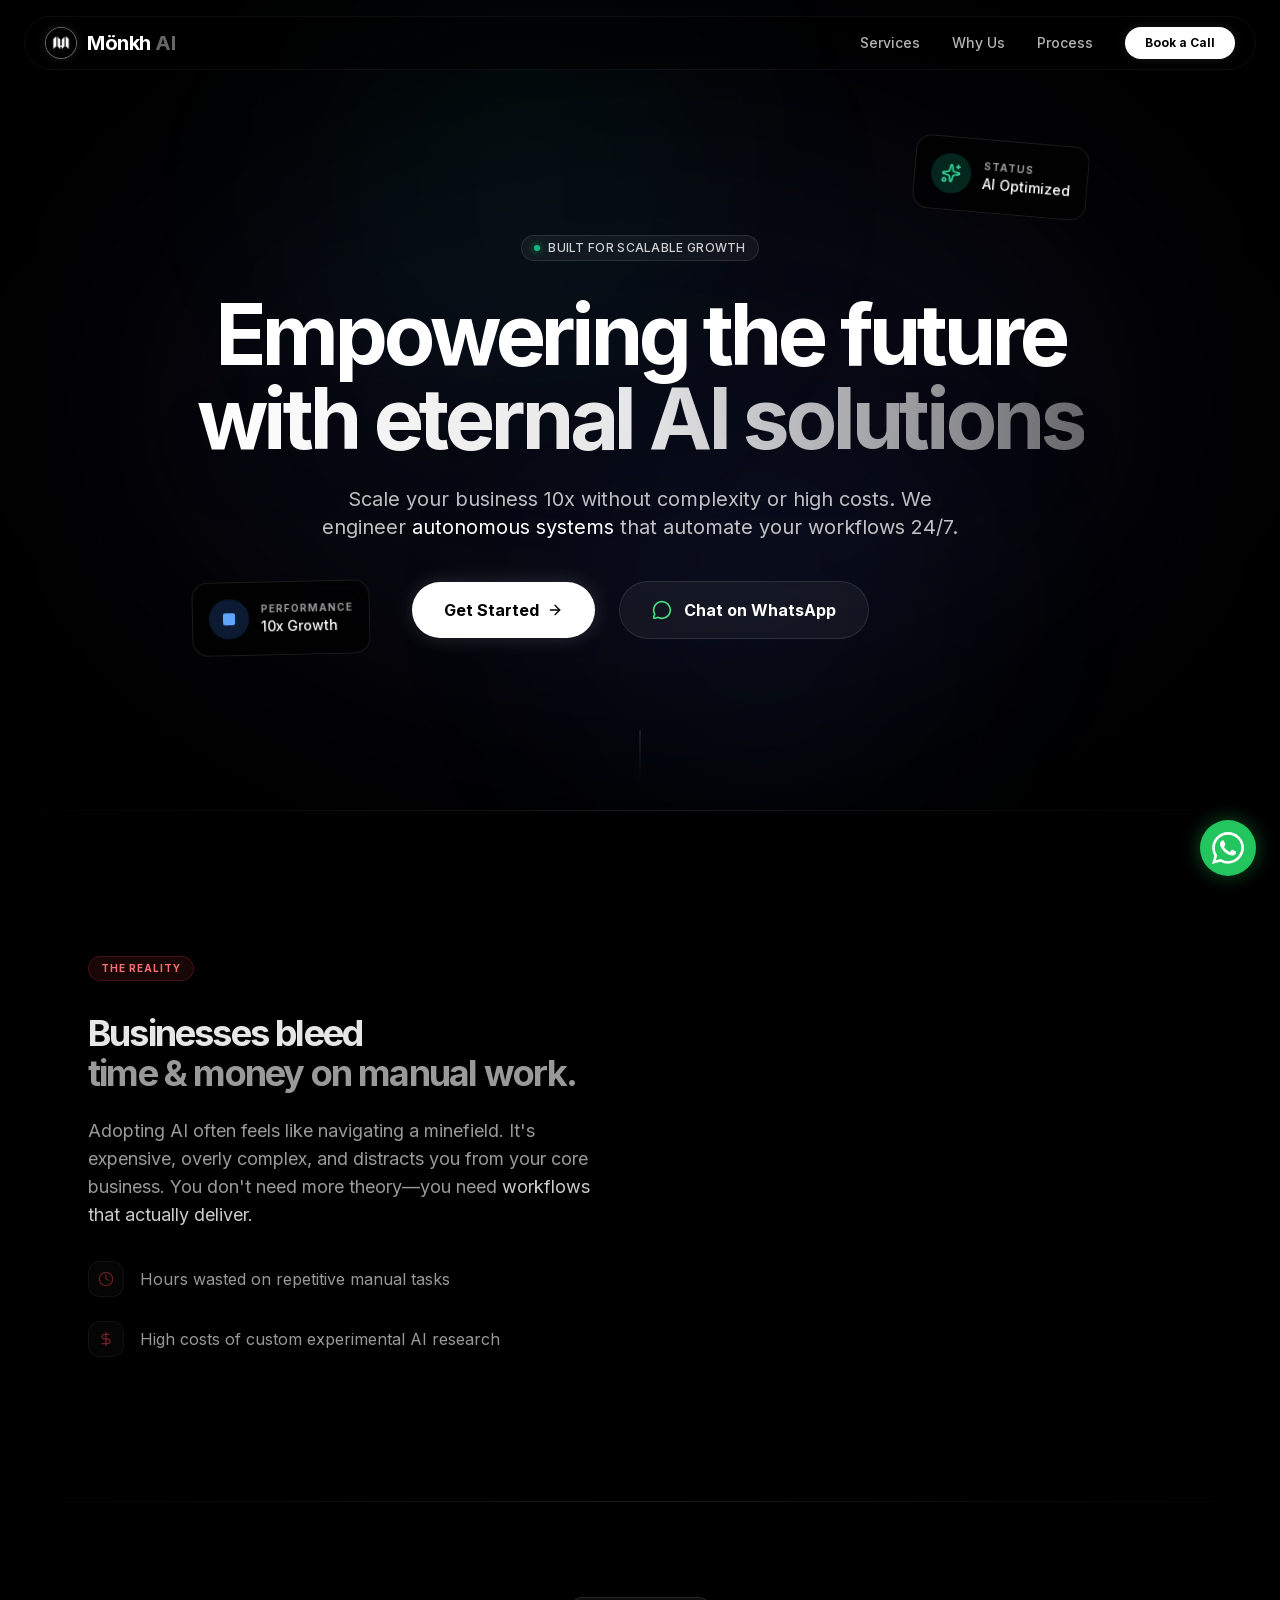
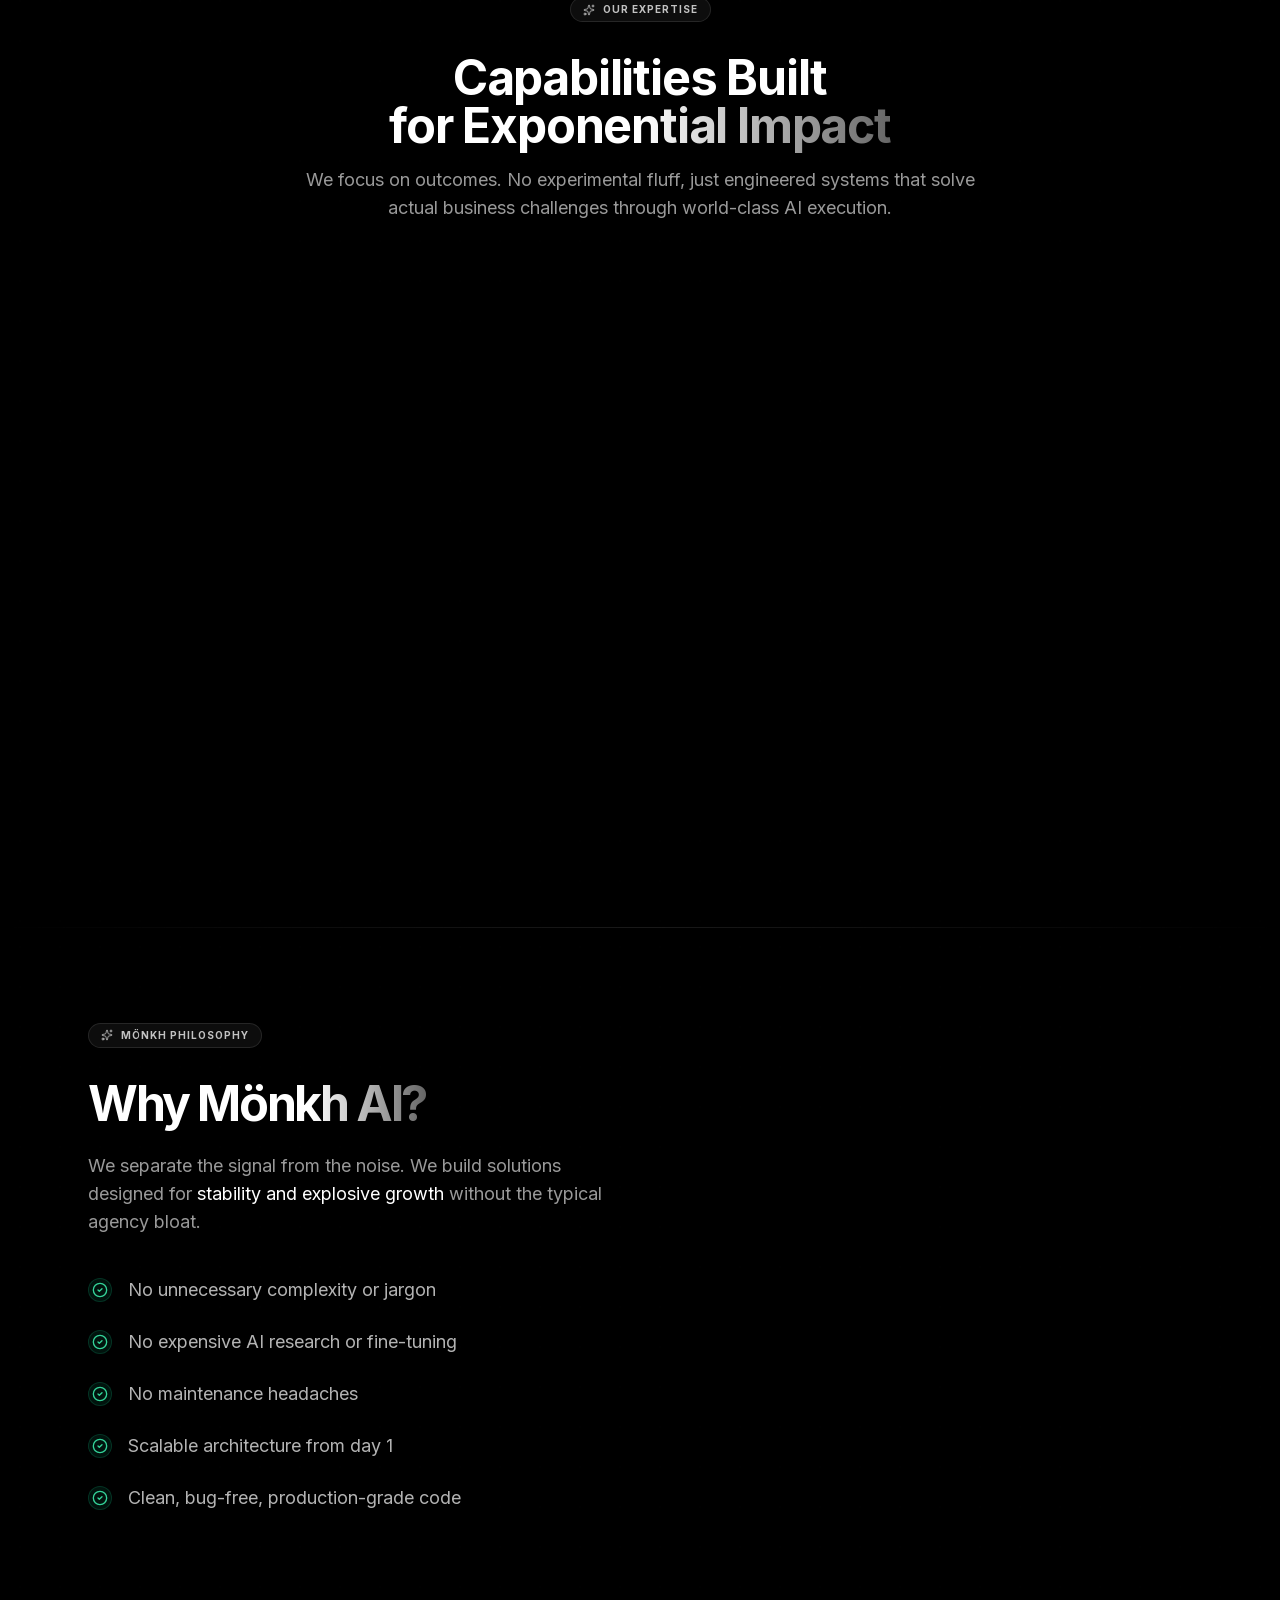
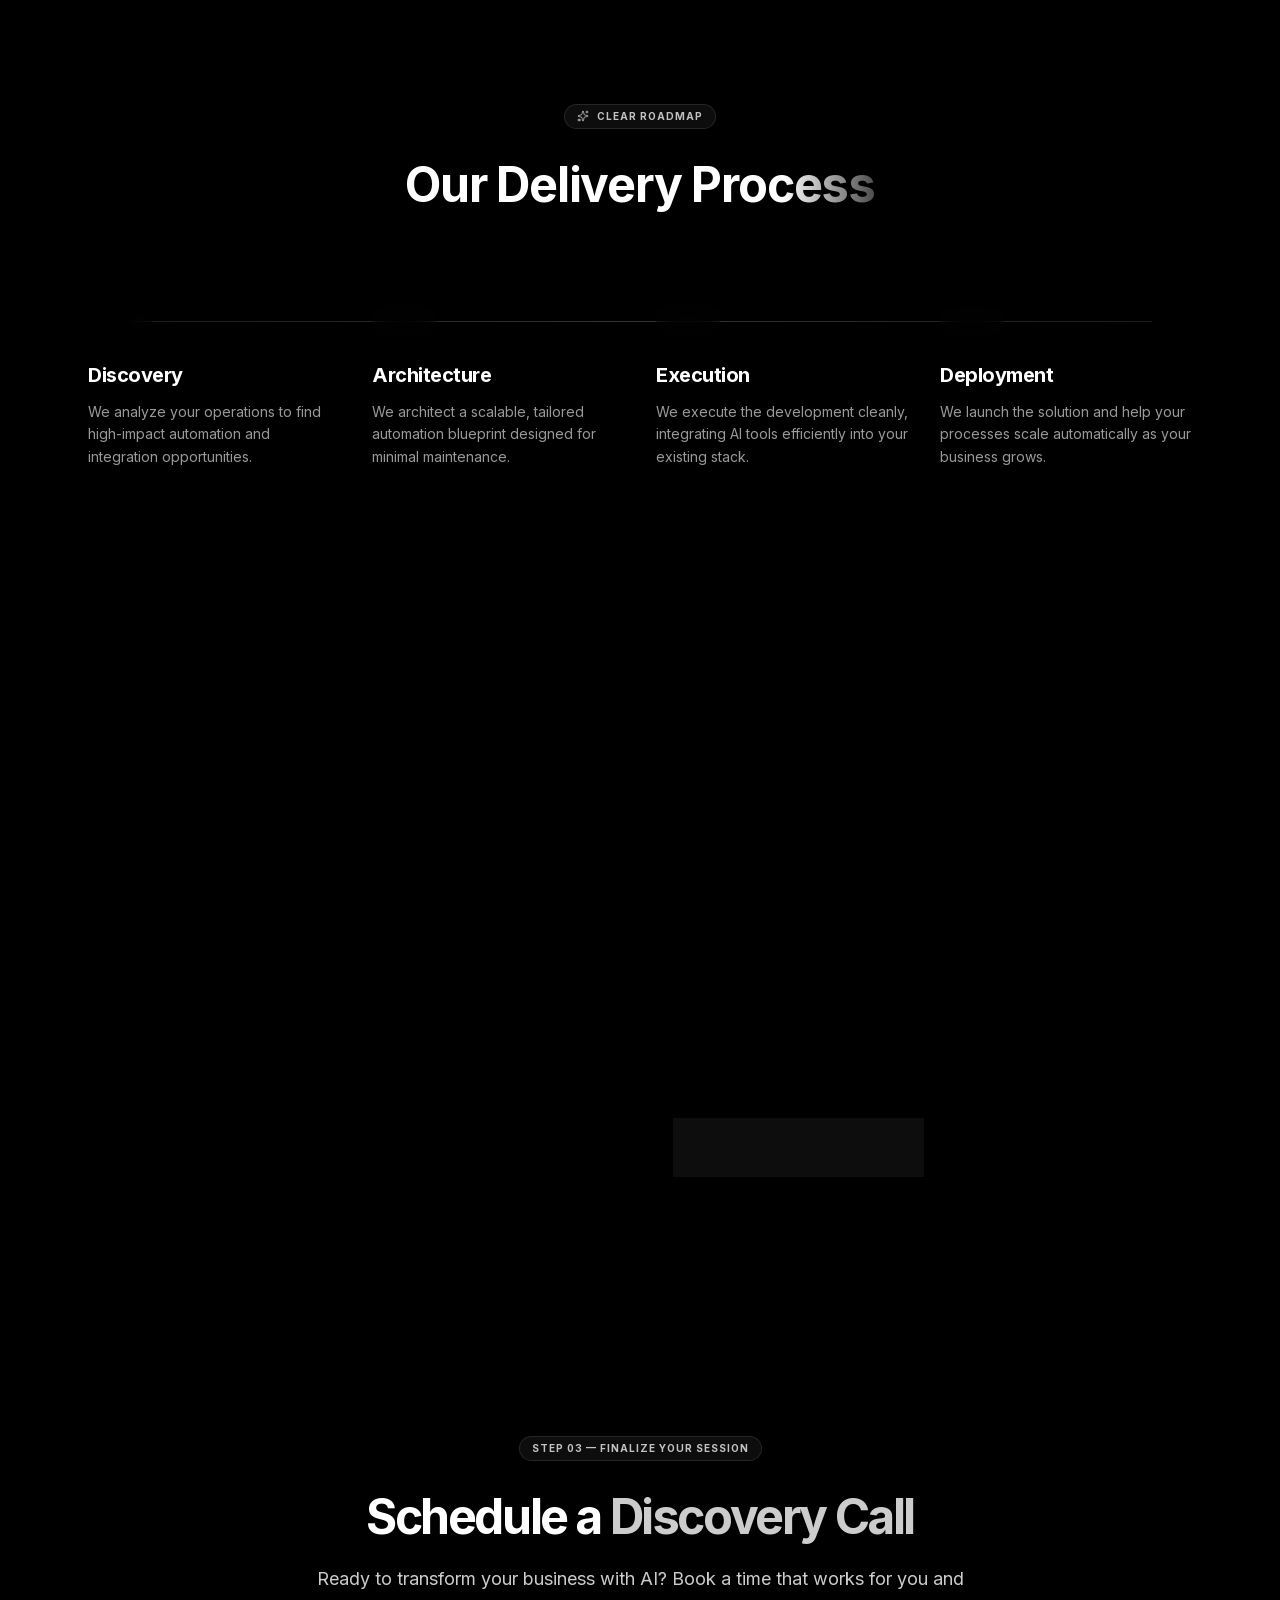
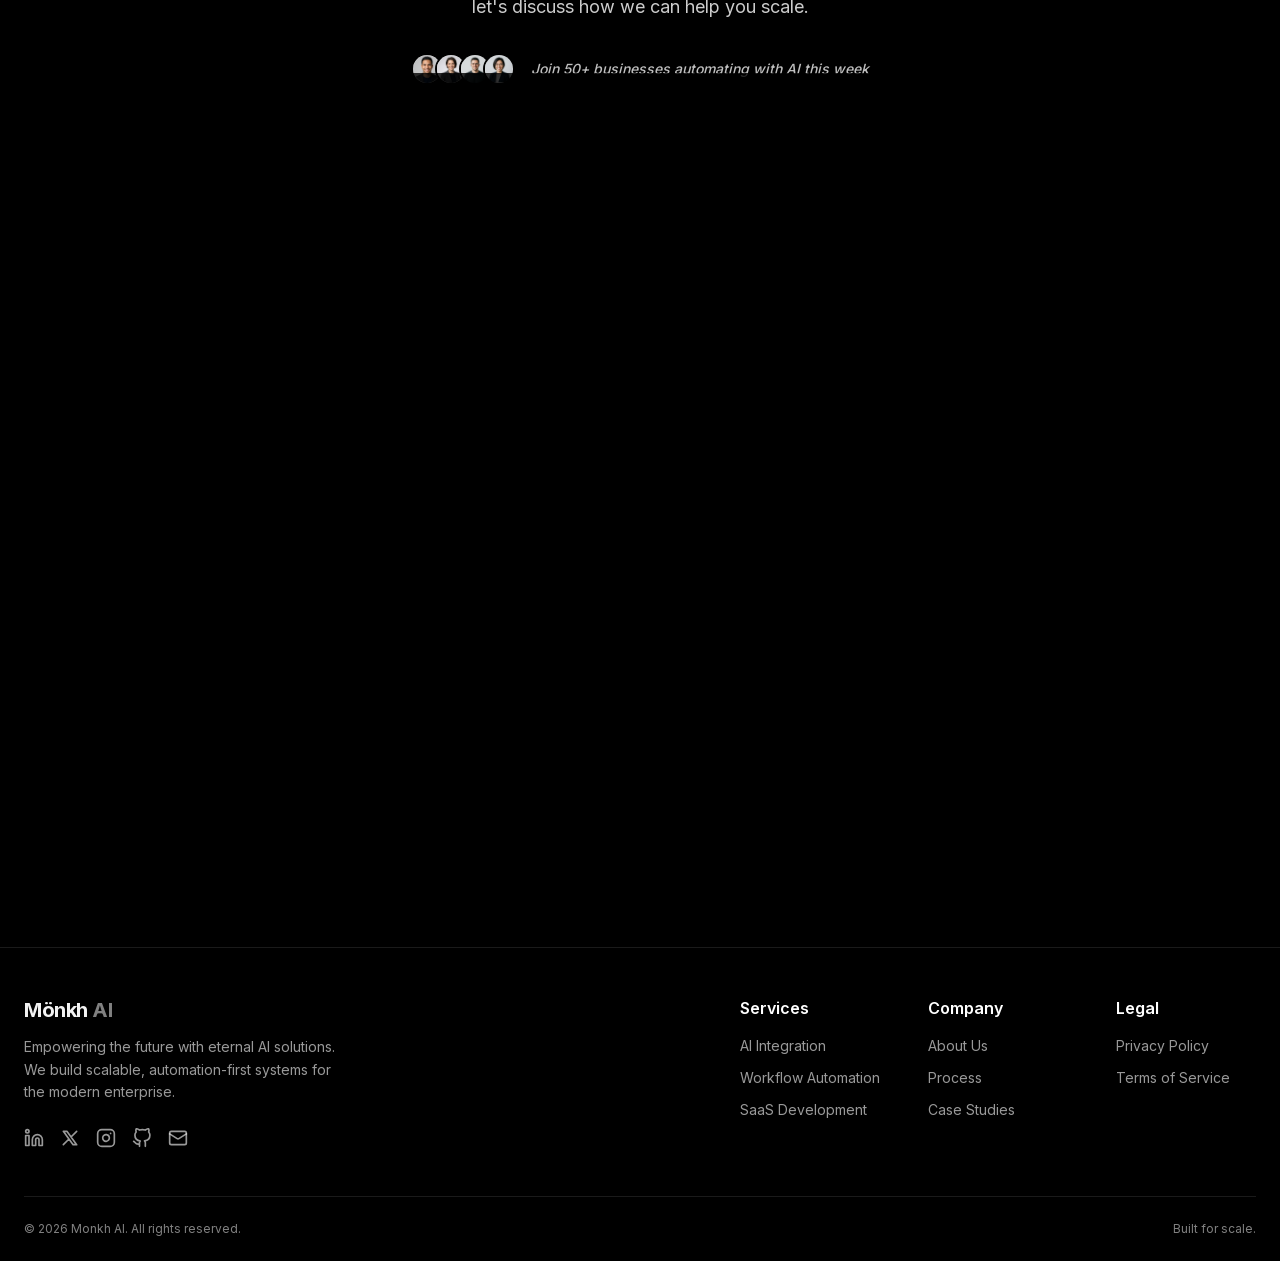
==== commit c3a7f082: "Manual Deploy: 2026-10-12 20:36:02" ====
--- a/index.html
+++ b/index.html
@@ -1 +1 @@
-<!DOCTYPE html><html lang="en" class="dark scroll-smooth"><head><meta charSet="utf-8"/><meta name="viewport" content="width=device-width, initial-scale=1"/><link rel="preload" href="/_next/static/media/e4af272ccee01ff0-s.p.woff2" as="font" crossorigin="" type="font/woff2"/><link rel="preload" as="image" href="/logo.png" fetchPriority="high"/><link rel="stylesheet" href="/_next/static/css/9f9282ce581abae8.css" data-precedence="next"/><link rel="preload" as="script" fetchPriority="low" href="/_next/static/chunks/webpack-4326b1815af840c5.js"/><script src="/_next/static/chunks/2200cc46-c72b1df811a5d814.js" async=""></script><script src="/_next/static/chunks/945-401bb82b065c721c.js" async=""></script><script src="/_next/static/chunks/main-app-51d15d0430bbdc9d.js" async=""></script><script src="/_next/static/chunks/317-c1fdbd1c132d36c5.js" async=""></script><script src="/_next/static/chunks/app/page-441f63de8897c108.js" async=""></script><script src="/_next/static/chunks/app/layout-aed163fdca1c8dfe.js" async=""></script><script src="/_next/static/chunks/498-469b314499298a1f.js" async=""></script><script src="/_next/static/chunks/app/not-found-1ea29a53d6d107c1.js" async=""></script><meta http-equiv="Content-Security-Policy" content="default-src &#x27;self&#x27;; script-src &#x27;self&#x27; &#x27;unsafe-inline&#x27; &#x27;unsafe-eval&#x27; https://www.googletagmanager.com https://www.google-analytics.com https://www.clarity.ms https://app.cal.com https://api.cal.com; style-src &#x27;self&#x27; &#x27;unsafe-inline&#x27; https://fonts.googleapis.com https://app.cal.com; img-src &#x27;self&#x27; data: blob: https://www.googletagmanager.com https://www.google-analytics.com https://www.clarity.ms https://app.cal.com; font-src &#x27;self&#x27; data: https://fonts.gstatic.com; connect-src &#x27;self&#x27; ws: wss: http: https: https://www.google-analytics.com https://stats.g.doubleclick.net https://www.clarity.ms https://api.cal.com; frame-src &#x27;self&#x27; https://app.cal.com; base-uri &#x27;self&#x27;; form-action &#x27;self&#x27;; object-src &#x27;none&#x27;;"/><meta http-equiv="X-Content-Type-Options" content="nosniff"/><meta http-equiv="X-Frame-Options" content="DENY"/><meta http-equiv="Referrer-Policy" content="strict-origin-when-cross-origin"/><meta http-equiv="Permissions-Policy" content="camera=(), microphone=(), geolocation=(), interest-cohort=()"/><meta http-equiv="Cross-Origin-Opener-Policy" content="same-origin"/><meta name="apple-mobile-web-app-capable" content="yes"/><meta name="apple-mobile-web-app-status-bar-style" content="black-translucent"/><meta name="theme-color" media="(prefers-color-scheme: light)" content="#000000"/><meta name="theme-color" media="(prefers-color-scheme: dark)" content="#000000"/><title>Monkh AI | Empowering the future with eternal AI solutions</title><meta name="description" content="Use AI to grow your business 10x without complexity or high costs. We automate workflows, integrate existing AI tools, and build scalable systems."/><meta name="application-name" content="Monkh AI"/><meta name="author" content="Monkh AI Team"/><link rel="manifest" href="/site.webmanifest" crossorigin="use-credentials"/><meta name="generator" content="Next.js"/><meta name="keywords" content="AI,Automation,Workflow,Business Growth,Monkh AI,Artificial Intelligence"/><meta name="referrer" content="origin-when-cross-origin"/><meta name="creator" content="Monkh AI"/><meta name="publisher" content="Monkh AI"/><meta name="robots" content="index, follow"/><meta name="googlebot" content="index, follow, max-video-preview:-1, max-image-preview:large, max-snippet:-1"/><link rel="canonical" href="https://monkhai.keyhub.in"/><meta property="og:title" content="Monkh AI | Empowering the future with eternal AI solutions"/><meta property="og:description" content="Use AI to grow your business 10x without complexity or high costs. We automate workflows, integrate existing AI tools, and build scalable systems."/><meta property="og:url" content="https://monkhai.keyhub.in"/><meta property="og:site_name" content="Monkh AI"/><meta property="og:locale" content="en_US"/><meta property="og:image" content="https://monkhai.keyhub.in/og-image.png"/><meta property="og:image:width" content="1200"/><meta property="og:image:height" content="630"/><meta property="og:image:alt" content="Monkh AI - Monkh AI | Empowering the future with eternal AI solutions"/><meta property="og:type" content="website"/><meta name="twitter:card" content="summary_large_image"/><meta name="twitter:creator" content="@monkhai"/><meta name="twitter:title" content="Monkh AI | Empowering the future with eternal AI solutions"/><meta name="twitter:description" content="Use AI to grow your business 10x without complexity or high costs. We automate workflows, integrate existing AI tools, and build scalable systems."/><meta name="twitter:image" content="https://monkhai.keyhub.in/og-image.png"/><link rel="shortcut icon" href="/favicon.ico"/><link rel="icon" href="/favicon-48x48.png" sizes="48x48" type="image/png"/><link rel="icon" href="/favicon-96x96.png" sizes="96x96" type="image/png"/><link rel="icon" href="/android-chrome-192x192.png" sizes="192x192" type="image/png"/><link rel="icon" href="/favicon-32x32.png" sizes="32x32" type="image/png"/><link rel="icon" href="/favicon-16x16.png" sizes="16x16" type="image/png"/><link rel="icon" href="/favicon.ico" sizes="any"/><link rel="apple-touch-icon" href="/apple-touch-icon.png" sizes="180x180" type="image/png"/><meta name="next-size-adjust"/><script type="application/ld+json">{"@context":"https://schema.org","@type":"Organization","name":"Monkh AI","url":"https://monkhai.keyhub.in/","logo":"https://monkhai.keyhub.in/logo.png","description":"Use AI to grow your business 10x without complexity or high costs. We automate workflows, integrate existing AI tools, and build scalable systems.","sameAs":["https://www.linkedin.com/company/monkhai","https://x.com/monkhaihq","https://instagram.com/monkhaihq","https://github.com/monkhaihq"]}</script><script type="application/ld+json">{"@context":"https://schema.org","@type":"WebSite","name":"Monkh AI","url":"https://monkhai.keyhub.in/","description":"Use AI to grow your business 10x without complexity or high costs. We automate workflows, integrate existing AI tools, and build scalable systems."}</script><script src="/_next/static/chunks/polyfills-42372ed130431b0a.js" noModule=""></script></head><body class="__variable_d8ebd1 font-sans antialiased bg-background text-foreground selection:bg-white/20"><noscript><iframe src="https://www.googletagmanager.com/ns.html?id=GTM-MVXX897N" height="0" width="0" style="display:none;visibility:hidden"></iframe></noscript><main class="min-h-screen bg-black relative overflow-hidden flex flex-col"><nav class="fixed top-0 left-0 right-0 z-50 transition-all duration-300 py-4"><div class="container mx-auto px-6 max-w-7xl"><div class="flex items-center justify-between transition-all duration-300 rounded-full px-5 py-2.5 bg-black/40 backdrop-blur-sm border border-white/5"><a href="#" class="flex items-center gap-2.5 text-xl font-bold tracking-tight group"><div class="relative w-8 h-8 rounded-full border border-white/40 shadow-[0_0_10px_rgba(255,255,255,0.1)] overflow-hidden bg-black flex-shrink-0"><img alt="Monkh AI Logo" fetchPriority="high" width="32" height="32" decoding="async" data-nimg="1" class="object-cover" style="color:transparent" src="/logo.png"/></div><span class="text-white">Mönkh <span class="text-white/40 group-hover:text-white/70 transition-colors">AI</span></span></a><div class="hidden md:flex items-center space-x-8"><a href="#services" class="text-sm font-medium text-white/70 hover:text-white transition-colors">Services</a><a href="#why-us" class="text-sm font-medium text-white/70 hover:text-white transition-colors">Why Us</a><a href="#process" class="text-sm font-medium text-white/70 hover:text-white transition-colors">Process</a><a href="#contact" class="px-5 py-2 rounded-full bg-white text-black text-xs font-bold hover:bg-neutral-200 transition-colors shadow-[0_0_10px_rgba(255,255,255,0.1)]">Book a Call</a></div><button class="md:hidden text-white w-10 h-10 flex items-center justify-center rounded-full bg-white/5 border border-white/10" aria-label="Toggle menu"><svg xmlns="http://www.w3.org/2000/svg" width="20" height="20" viewBox="0 0 24 24" fill="none" stroke="currentColor" stroke-width="2" stroke-linecap="round" stroke-linejoin="round" class="lucide lucide-menu" aria-hidden="true"><path d="M4 5h16"></path><path d="M4 12h16"></path><path d="M4 19h16"></path></svg></button></div></div></nav><div class="flex-grow"><section class="relative pt-32 pb-16 md:pt-40 md:pb-24 overflow-hidden flex flex-col items-center justify-center min-h-[90vh] bg-black"><div class="absolute inset-0 grid-pattern opacity-[0.15] pointer-events-none "></div><div class="absolute top-1/2 left-1/2 -translate-x-1/2 -translate-y-1/2 w-[1000px] h-[600px] bg-indigo-500/[0.08] rounded-[100%] blur-[120px] pointer-events-none opacity-50" style="opacity:0"></div><div class="absolute top-0 left-1/4 w-[400px] h-[400px] bg-emerald-500/[0.05] rounded-full blur-[100px] pointer-events-none animate-pulse"></div><div class="absolute bottom-0 right-1/4 w-[400px] h-[400px] bg-blue-500/[0.05] rounded-full blur-[100px] pointer-events-none animate-pulse"></div><div class="absolute top-40 right-[15%] hidden lg:block"><div class="glass p-4 rounded-2xl flex items-center gap-3 backdrop-blur-xl border-white/20"><div class="w-10 h-10 rounded-full bg-emerald-500/20 flex items-center justify-center"><svg xmlns="http://www.w3.org/2000/svg" width="24" height="24" viewBox="0 0 24 24" fill="none" stroke="currentColor" stroke-width="2" stroke-linecap="round" stroke-linejoin="round" class="lucide lucide-sparkles w-5 h-5 text-emerald-400" aria-hidden="true"><path d="M11.017 2.814a1 1 0 0 1 1.966 0l1.051 5.558a2 2 0 0 0 1.594 1.594l5.558 1.051a1 1 0 0 1 0 1.966l-5.558 1.051a2 2 0 0 0-1.594 1.594l-1.051 5.558a1 1 0 0 1-1.966 0l-1.051-5.558a2 2 0 0 0-1.594-1.594l-5.558-1.051a1 1 0 0 1 0-1.966l5.558-1.051a2 2 0 0 0 1.594-1.594z"></path><path d="M20 2v4"></path><path d="M22 4h-4"></path><circle cx="4" cy="20" r="2"></circle></svg></div><div><div class="text-[10px] text-white/60 uppercase tracking-widest font-bold">Status</div><div class="text-sm font-medium text-white">AI Optimized</div></div></div></div><div class="absolute bottom-40 left-[15%] hidden lg:block"><div class="glass p-4 rounded-2xl flex items-center gap-3 backdrop-blur-xl border-white/20"><div class="w-10 h-10 rounded-full bg-blue-500/20 flex items-center justify-center"><div class="w-3 h-3 bg-blue-400 rounded-sm animate-spin"></div></div><div><div class="text-[10px] text-white/60 uppercase tracking-widest font-bold">Performance</div><div class="text-sm font-medium text-white">10x Growth</div></div></div></div><div class="container px-6 relative z-10 max-w-5xl mx-auto flex flex-col items-center text-center"><div class="inline-flex items-center space-x-2 bg-white/5 border border-white/10 rounded-full px-3 py-1 mb-8 backdrop-blur-md" style="opacity:0;transform:translateY(20px)"><span class="w-1.5 h-1.5 rounded-full bg-emerald-500 animate-pulse shadow-[0_0_8px_rgba(16,185,129,0.8)]"></span><span class="text-[10px] md:text-xs font-medium text-white/80 tracking-wide uppercase">Built for scalable growth</span></div><h1 class="text-4xl md:text-6xl lg:text-[84px] font-bold tracking-tighter mb-6 leading-[0.95] text-white" style="opacity:0.1;transform:scale(0.98)">Empowering the future <br class="hidden md:block"/><span class="text-transparent bg-clip-text bg-gradient-to-r from-white via-white/90 to-white/40 drop-shadow-2xl">with eternal AI solutions</span></h1><p class="text-base md:text-xl text-white/75 max-w-2xl mb-10 leading-relaxed" style="opacity:0;transform:translateY(20px)">Scale your business 10x without complexity or high costs. We engineer <span class="text-white">autonomous systems</span> that automate your workflows 24/7.</p><div class="flex flex-col sm:flex-row items-center gap-6 w-full sm:w-auto" style="opacity:0;transform:translateY(20px)"><a href="#contact" class="relative w-full sm:w-auto px-8 py-4 rounded-full bg-white text-black font-bold text-base hover:scale-105 transition-all flex items-center justify-center gap-2 group overflow-hidden shadow-[0_0_20px_rgba(255,255,255,0.15)]"><span class="relative z-10">Get Started</span><svg xmlns="http://www.w3.org/2000/svg" width="24" height="24" viewBox="0 0 24 24" fill="none" stroke="currentColor" stroke-width="2" stroke-linecap="round" stroke-linejoin="round" class="lucide lucide-arrow-right w-4 h-4 group-hover:translate-x-1 transition-transform relative z-10" aria-hidden="true"><path d="M5 12h14"></path><path d="m12 5 7 7-7 7"></path></svg></a><a href="https://api.whatsapp.com/send/?phone=919589634071&amp;text=Hi%20Monkh%20AI%20Team%20%F0%9F%91%8B%2C%20I%E2%80%99m%20interested%20in%20your%20software%20development%20services.%20Let%E2%80%99s%20discuss%20my%20project!" target="_blank" rel="noopener noreferrer" class="w-full sm:w-auto px-8 py-4 rounded-full bg-white/5 text-white font-bold text-base hover:bg-white/10 border border-white/10 transition-all flex items-center justify-center gap-3 backdrop-blur-sm group"><svg xmlns="http://www.w3.org/2000/svg" width="24" height="24" viewBox="0 0 24 24" fill="none" stroke="currentColor" stroke-width="2" stroke-linecap="round" stroke-linejoin="round" class="lucide lucide-message-circle w-5 h-5 text-green-400 group-hover:scale-110 transition-transform" aria-hidden="true"><path d="M2.992 16.342a2 2 0 0 1 .094 1.167l-1.065 3.29a1 1 0 0 0 1.236 1.168l3.413-.998a2 2 0 0 1 1.099.092 10 10 0 1 0-4.777-4.719"></path></svg>Chat on WhatsApp</a></div></div><div class="absolute bottom-8 left-1/2 -translate-x-1/2 flex flex-col items-center gap-2" style="opacity:0"><div class="w-[1px] h-12 bg-gradient-to-b from-white/20 to-transparent"></div></div></section><section class="py-24 relative overflow-hidden bg-black"><div class="absolute inset-0 grid-pattern opacity-[0.05] pointer-events-none "></div><div class="absolute top-0 left-1/2 -translate-x-1/2 w-full h-[1px] bg-gradient-to-r from-transparent via-white/10 to-transparent"></div><div class="container mx-auto px-6 max-w-6xl relative z-10"><div class="grid md:grid-cols-2 gap-16 items-center"><div><div class="inline-flex items-center gap-2 px-3 py-1 rounded-full border text-[10px] font-bold uppercase tracking-widest mb-8 bg-red-500/10 border-red-500/20 text-red-400 ">The Reality</div><h2 class="text-3xl md:text-4xl font-bold mb-6 tracking-tighter leading-tight text-white/90">Businesses bleed <br/><span class="text-white/60">time &amp; money on manual work.</span></h2><p class="text-white/60 text-base md:text-lg mb-8 leading-relaxed">Adopting AI often feels like navigating a minefield. It&#x27;s expensive, overly complex, and distracts you from your core business. You don&#x27;t need more theory—you need <span class="text-white/80">workflows that actually deliver.</span></p><ul class="space-y-6"><li class="flex items-center gap-4 text-white/60"><div class="w-9 h-9 rounded-xl bg-white/[0.02] border border-white/[0.05] flex items-center justify-center"><svg xmlns="http://www.w3.org/2000/svg" width="24" height="24" viewBox="0 0 24 24" fill="none" stroke="currentColor" stroke-width="2" stroke-linecap="round" stroke-linejoin="round" class="lucide lucide-clock w-4 h-4 text-red-500/40" aria-hidden="true"><circle cx="12" cy="12" r="10"></circle><path d="M12 6v6l4 2"></path></svg></div><span class="text-base">Hours wasted on repetitive manual tasks</span></li><li class="flex items-center gap-4 text-white/60"><div class="w-9 h-9 rounded-xl bg-white/[0.02] border border-white/[0.05] flex items-center justify-center"><svg xmlns="http://www.w3.org/2000/svg" width="24" height="24" viewBox="0 0 24 24" fill="none" stroke="currentColor" stroke-width="2" stroke-linecap="round" stroke-linejoin="round" class="lucide lucide-dollar-sign w-4 h-4 text-red-500/40" aria-hidden="true"><line x1="12" x2="12" y1="2" y2="22"></line><path d="M17 5H9.5a3.5 3.5 0 0 0 0 7h5a3.5 3.5 0 0 1 0 7H6"></path></svg></div><span class="text-base">High costs of custom experimental AI research</span></li></ul></div><div class="relative"><div class="glass p-8 md:p-12 rounded-3xl border-white/10 relative overflow-hidden bg-black/60"><div class="inline-flex items-center gap-2 px-3 py-1 rounded-full border text-[10px] font-bold uppercase tracking-widest mb-8 bg-emerald-500/10 border-emerald-500/20 text-emerald-400 "><svg xmlns="http://www.w3.org/2000/svg" width="24" height="24" viewBox="0 0 24 24" fill="none" stroke="currentColor" stroke-width="2" stroke-linecap="round" stroke-linejoin="round" class="lucide lucide-sparkles w-3 h-3 text-emerald-400" aria-hidden="true"><path d="M11.017 2.814a1 1 0 0 1 1.966 0l1.051 5.558a2 2 0 0 0 1.594 1.594l5.558 1.051a1 1 0 0 1 0 1.966l-5.558 1.051a2 2 0 0 0-1.594 1.594l-1.051 5.558a1 1 0 0 1-1.966 0l-1.051-5.558a2 2 0 0 0-1.594-1.594l-5.558-1.051a1 1 0 0 1 0-1.966l5.558-1.051a2 2 0 0 0 1.594-1.594z"></path><path d="M20 2v4"></path><path d="M22 4h-4"></path><circle cx="4" cy="20" r="2"></circle></svg>Our Solution</div><h2 class="text-3xl md:text-4xl font-bold mb-6 tracking-tighter leading-tight text-white">Engineered for <br/><span class="text-transparent bg-clip-text bg-gradient-to-r from-white via-white to-white/40">Real-World ROI.</span></h2><p class="text-white/60 text-base md:text-lg mb-8 leading-relaxed">We integrate proven AI systems directly into your existing operations. No fluff—just fast, scalable, and secure automations that drive immediate bottom-line results.</p><ul class="space-y-6"><li class="flex items-center gap-4 text-white/90"><div class="w-9 h-9 rounded-xl bg-white/5 border border-white/10 flex items-center justify-center shadow-[0_0_15px_rgba(255,255,255,0.05)]"><svg xmlns="http://www.w3.org/2000/svg" width="24" height="24" viewBox="0 0 24 24" fill="none" stroke="currentColor" stroke-width="2" stroke-linecap="round" stroke-linejoin="round" class="lucide lucide-zap w-4 h-4 text-white" aria-hidden="true"><path d="M4 14a1 1 0 0 1-.78-1.63l9.9-10.2a.5.5 0 0 1 .86.46l-1.92 6.02A1 1 0 0 0 13 10h7a1 1 0 0 1 .78 1.63l-9.9 10.2a.5.5 0 0 1-.86-.46l1.92-6.02A1 1 0 0 0 11 14z"></path></svg></div><span class="text-base font-medium">Seamless integration without downtime</span></li><li class="flex items-center gap-4 text-white/90"><div class="w-9 h-9 rounded-xl bg-white/5 border border-white/10 flex items-center justify-center shadow-[0_0_15px_rgba(255,255,255,0.05)]"><svg xmlns="http://www.w3.org/2000/svg" width="24" height="24" viewBox="0 0 24 24" fill="none" stroke="currentColor" stroke-width="2" stroke-linecap="round" stroke-linejoin="round" class="lucide lucide-sparkles w-4 h-4 text-white" aria-hidden="true"><path d="M11.017 2.814a1 1 0 0 1 1.966 0l1.051 5.558a2 2 0 0 0 1.594 1.594l5.558 1.051a1 1 0 0 1 0 1.966l-5.558 1.051a2 2 0 0 0-1.594 1.594l-1.051 5.558a1 1 0 0 1-1.966 0l-1.051-5.558a2 2 0 0 0-1.594-1.594l-5.558-1.051a1 1 0 0 1 0-1.966l5.558-1.051a2 2 0 0 0 1.594-1.594z"></path><path d="M20 2v4"></path><path d="M22 4h-4"></path><circle cx="4" cy="20" r="2"></circle></svg></div><span class="text-base font-medium">Immediate cost reduction &amp; scale</span></li></ul></div></div></div></div></section><section id="services" class="py-24 relative overflow-hidden bg-black"><div class="absolute inset-0 grid-pattern opacity-[0.05] pointer-events-none "></div><div class="absolute top-0 left-1/2 -translate-x-1/2 w-full h-[1px] bg-gradient-to-r from-transparent via-white/10 to-transparent"></div><div class="container mx-auto px-6 max-w-6xl relative z-10"><div class="text-center mb-16 max-w-2xl mx-auto"><div class="inline-flex items-center gap-2 px-3 py-1 rounded-full border text-[10px] font-bold uppercase tracking-widest mb-8 bg-white/5 border-white/10 text-white/75 "><svg xmlns="http://www.w3.org/2000/svg" width="24" height="24" viewBox="0 0 24 24" fill="none" stroke="currentColor" stroke-width="2" stroke-linecap="round" stroke-linejoin="round" class="lucide lucide-sparkles w-3 h-3 text-white/60" aria-hidden="true"><path d="M11.017 2.814a1 1 0 0 1 1.966 0l1.051 5.558a2 2 0 0 0 1.594 1.594l5.558 1.051a1 1 0 0 1 0 1.966l-5.558 1.051a2 2 0 0 0-1.594 1.594l-1.051 5.558a1 1 0 0 1-1.966 0l-1.051-5.558a2 2 0 0 0-1.594-1.594l-5.558-1.051a1 1 0 0 1 0-1.966l5.558-1.051a2 2 0 0 0 1.594-1.594z"></path><path d="M20 2v4"></path><path d="M22 4h-4"></path><circle cx="4" cy="20" r="2"></circle></svg>Our Expertise</div><h2 class="text-3xl md:text-5xl font-bold mb-4 tracking-tight text-white">Capabilities Built <br/><span class="text-transparent bg-clip-text bg-gradient-to-r from-white via-white to-white/40">for Exponential Impact</span></h2><p class="text-white/60 text-base md:text-lg leading-relaxed">We focus on outcomes. No experimental fluff, just engineered systems that solve actual business challenges through world-class AI execution.</p></div><div class="grid md:grid-cols-2 lg:grid-cols-3 gap-6"><div class="group relative glass p-8 rounded-3xl transition-colors duration-300 border-white/[0.08] hover:border-white/20 hover:bg-white/[0.04] overflow-hidden bg-black/60"><div class="relative z-10"><div class="w-12 h-12 rounded-2xl bg-white/5 border border-white/10 flex items-center justify-center mb-6 transition-colors group-hover:bg-white/10"><svg xmlns="http://www.w3.org/2000/svg" width="24" height="24" viewBox="0 0 24 24" fill="none" stroke="currentColor" stroke-width="2" stroke-linecap="round" stroke-linejoin="round" class="lucide lucide-box w-6 h-6 text-white" aria-hidden="true"><path d="M21 8a2 2 0 0 0-1-1.73l-7-4a2 2 0 0 0-2 0l-7 4A2 2 0 0 0 3 8v8a2 2 0 0 0 1 1.73l7 4a2 2 0 0 0 2 0l7-4A2 2 0 0 0 21 16Z"></path><path d="m3.3 7 8.7 5 8.7-5"></path><path d="M12 22V12"></path></svg></div><h3 class="text-xl font-bold mb-3 text-white tracking-tight">SaaS &amp; Product Development</h3><p class="text-white/60 group-hover:text-white/80 leading-relaxed text-sm transition-colors">Build robust, scalable software products and internal tools from the ground up to empower your teams.</p></div><div class="absolute bottom-0 left-0 right-0 h-1 bg-gradient-to-r from-transparent via-white/20 to-transparent opacity-0 group-hover:opacity-100 transition-opacity"></div></div><div class="group relative glass p-8 rounded-3xl transition-colors duration-300 border-white/[0.08] hover:border-white/20 hover:bg-white/[0.04] overflow-hidden bg-black/60"><div class="relative z-10"><div class="w-12 h-12 rounded-2xl bg-white/5 border border-white/10 flex items-center justify-center mb-6 transition-colors group-hover:bg-white/10"><svg xmlns="http://www.w3.org/2000/svg" width="24" height="24" viewBox="0 0 24 24" fill="none" stroke="currentColor" stroke-width="2" stroke-linecap="round" stroke-linejoin="round" class="lucide lucide-cpu w-6 h-6 text-white" aria-hidden="true"><path d="M12 20v2"></path><path d="M12 2v2"></path><path d="M17 20v2"></path><path d="M17 2v2"></path><path d="M2 12h2"></path><path d="M2 17h2"></path><path d="M2 7h2"></path><path d="M20 12h2"></path><path d="M20 17h2"></path><path d="M20 7h2"></path><path d="M7 20v2"></path><path d="M7 2v2"></path><rect x="4" y="4" width="16" height="16" rx="2"></rect><rect x="8" y="8" width="8" height="8" rx="1"></rect></svg></div><h3 class="text-xl font-bold mb-3 text-white tracking-tight">API &amp; System Integrations</h3><p class="text-white/60 group-hover:text-white/80 leading-relaxed text-sm transition-colors">Connect disparate tools and systems into one seamless, unified environment that scales as you grow.</p></div><div class="absolute bottom-0 left-0 right-0 h-1 bg-gradient-to-r from-transparent via-white/20 to-transparent opacity-0 group-hover:opacity-100 transition-opacity"></div></div><div class="group relative glass p-8 rounded-3xl transition-colors duration-300 border-white/[0.08] hover:border-white/20 hover:bg-white/[0.04] overflow-hidden bg-black/60"><div class="relative z-10"><div class="w-12 h-12 rounded-2xl bg-white/5 border border-white/10 flex items-center justify-center mb-6 transition-colors group-hover:bg-white/10"><svg xmlns="http://www.w3.org/2000/svg" width="24" height="24" viewBox="0 0 24 24" fill="none" stroke="currentColor" stroke-width="2" stroke-linecap="round" stroke-linejoin="round" class="lucide lucide-copy w-6 h-6 text-white" aria-hidden="true"><rect width="14" height="14" x="8" y="8" rx="2" ry="2"></rect><path d="M4 16c-1.1 0-2-.9-2-2V4c0-1.1.9-2 2-2h10c1.1 0 2 .9 2 2"></path></svg></div><h3 class="text-xl font-bold mb-3 text-white tracking-tight">AI Integration</h3><p class="text-white/60 group-hover:text-white/80 leading-relaxed text-sm transition-colors">Plug state-of-the-art AI capabilities directly into your existing software perfectly tailored for your business needs.</p></div><div class="absolute bottom-0 left-0 right-0 h-1 bg-gradient-to-r from-transparent via-white/20 to-transparent opacity-0 group-hover:opacity-100 transition-opacity"></div></div><div class="group relative glass p-8 rounded-3xl transition-colors duration-300 border-white/[0.08] hover:border-white/20 hover:bg-white/[0.04] overflow-hidden bg-black/60"><div class="relative z-10"><div class="w-12 h-12 rounded-2xl bg-white/5 border border-white/10 flex items-center justify-center mb-6 transition-colors group-hover:bg-white/10"><svg xmlns="http://www.w3.org/2000/svg" width="24" height="24" viewBox="0 0 24 24" fill="none" stroke="currentColor" stroke-width="2" stroke-linecap="round" stroke-linejoin="round" class="lucide lucide-workflow w-6 h-6 text-white" aria-hidden="true"><rect width="8" height="8" x="3" y="3" rx="2"></rect><path d="M7 11v4a2 2 0 0 0 2 2h4"></path><rect width="8" height="8" x="13" y="13" rx="2"></rect></svg></div><h3 class="text-xl font-bold mb-3 text-white tracking-tight">Workflow Automation</h3><p class="text-white/60 group-hover:text-white/80 leading-relaxed text-sm transition-colors">Automate repetitive tasks, reduce human error, and accelerate delivery times using smart process automation.</p></div><div class="absolute bottom-0 left-0 right-0 h-1 bg-gradient-to-r from-transparent via-white/20 to-transparent opacity-0 group-hover:opacity-100 transition-opacity"></div></div><div class="group relative glass p-8 rounded-3xl transition-colors duration-300 border-white/[0.08] hover:border-white/20 hover:bg-white/[0.04] overflow-hidden bg-black/60"><div class="relative z-10"><div class="w-12 h-12 rounded-2xl bg-white/5 border border-white/10 flex items-center justify-center mb-6 transition-colors group-hover:bg-white/10"><svg xmlns="http://www.w3.org/2000/svg" width="24" height="24" viewBox="0 0 24 24" fill="none" stroke="currentColor" stroke-width="2" stroke-linecap="round" stroke-linejoin="round" class="lucide lucide-bot w-6 h-6 text-white" aria-hidden="true"><path d="M12 8V4H8"></path><rect width="16" height="12" x="4" y="8" rx="2"></rect><path d="M2 14h2"></path><path d="M20 14h2"></path><path d="M15 13v2"></path><path d="M9 13v2"></path></svg></div><h3 class="text-xl font-bold mb-3 text-white tracking-tight">Custom AI Agents</h3><p class="text-white/60 group-hover:text-white/80 leading-relaxed text-sm transition-colors">Deploy intelligent agents that handle complex customer interactions and internal business processes autonomously.</p></div><div class="absolute bottom-0 left-0 right-0 h-1 bg-gradient-to-r from-transparent via-white/20 to-transparent opacity-0 group-hover:opacity-100 transition-opacity"></div></div><div class="group relative glass p-8 rounded-3xl transition-colors duration-300 border-white/[0.08] hover:border-white/20 hover:bg-white/[0.04] overflow-hidden bg-black/60"><div class="relative z-10"><div class="w-12 h-12 rounded-2xl bg-white/5 border border-white/10 flex items-center justify-center mb-6 transition-colors group-hover:bg-white/10"><svg xmlns="http://www.w3.org/2000/svg" width="24" height="24" viewBox="0 0 24 24" fill="none" stroke="currentColor" stroke-width="2" stroke-linecap="round" stroke-linejoin="round" class="lucide lucide-cloud w-6 h-6 text-white" aria-hidden="true"><path d="M17.5 19H9a7 7 0 1 1 6.71-9h1.79a4.5 4.5 0 1 1 0 9Z"></path></svg></div><h3 class="text-xl font-bold mb-3 text-white tracking-tight">Cloud &amp; Scalable Infrastructure</h3><p class="text-white/60 group-hover:text-white/80 leading-relaxed text-sm transition-colors">Deploy production-grade, highly available architectures that ensure your business never misses a beat.</p></div><div class="absolute bottom-0 left-0 right-0 h-1 bg-gradient-to-r from-transparent via-white/20 to-transparent opacity-0 group-hover:opacity-100 transition-opacity"></div></div></div></div></section><section id="why-us" class="py-24 relative overflow-hidden bg-black"><div class="absolute inset-0 grid-pattern opacity-[0.05] pointer-events-none "></div><div class="absolute top-0 left-1/2 -translate-x-1/2 w-full h-[1px] bg-gradient-to-r from-transparent via-white/10 to-transparent"></div><div class="container mx-auto px-6 max-w-6xl relative z-10"><div class="grid lg:grid-cols-2 gap-16 items-center"><div><div class="inline-flex items-center gap-2 px-3 py-1 rounded-full border text-[10px] font-bold uppercase tracking-widest mb-8 bg-white/5 border-white/10 text-white/75 "><svg xmlns="http://www.w3.org/2000/svg" width="24" height="24" viewBox="0 0 24 24" fill="none" stroke="currentColor" stroke-width="2" stroke-linecap="round" stroke-linejoin="round" class="lucide lucide-sparkles w-3 h-3 text-white/60" aria-hidden="true"><path d="M11.017 2.814a1 1 0 0 1 1.966 0l1.051 5.558a2 2 0 0 0 1.594 1.594l5.558 1.051a1 1 0 0 1 0 1.966l-5.558 1.051a2 2 0 0 0-1.594 1.594l-1.051 5.558a1 1 0 0 1-1.966 0l-1.051-5.558a2 2 0 0 0-1.594-1.594l-5.558-1.051a1 1 0 0 1 0-1.966l5.558-1.051a2 2 0 0 0 1.594-1.594z"></path><path d="M20 2v4"></path><path d="M22 4h-4"></path><circle cx="4" cy="20" r="2"></circle></svg>Mönkh Philosophy</div><h2 class="text-3xl md:text-5xl font-bold mb-6 tracking-tighter leading-tight text-white">Why <span class="text-transparent bg-clip-text bg-gradient-to-r from-white via-white to-white/40">Mönkh AI?</span></h2><p class="text-white/60 text-base md:text-lg mb-10 max-w-xl leading-relaxed">We separate the signal from the noise. We build solutions designed for <span class="text-white">stability and explosive growth</span> without the typical agency bloat.</p><ul class="space-y-6"><li class="flex items-center gap-4 text-lg"><div class="w-6 h-6 rounded-full bg-emerald-500/10 border border-emerald-500/20 flex items-center justify-center"><svg xmlns="http://www.w3.org/2000/svg" width="24" height="24" viewBox="0 0 24 24" fill="none" stroke="currentColor" stroke-width="2" stroke-linecap="round" stroke-linejoin="round" class="lucide lucide-circle-check w-4 h-4 text-emerald-400 shrink-0" aria-hidden="true"><circle cx="12" cy="12" r="10"></circle><path d="m9 12 2 2 4-4"></path></svg></div><span class="text-white/70">No unnecessary complexity or jargon</span></li><li class="flex items-center gap-4 text-lg"><div class="w-6 h-6 rounded-full bg-emerald-500/10 border border-emerald-500/20 flex items-center justify-center"><svg xmlns="http://www.w3.org/2000/svg" width="24" height="24" viewBox="0 0 24 24" fill="none" stroke="currentColor" stroke-width="2" stroke-linecap="round" stroke-linejoin="round" class="lucide lucide-circle-check w-4 h-4 text-emerald-400 shrink-0" aria-hidden="true"><circle cx="12" cy="12" r="10"></circle><path d="m9 12 2 2 4-4"></path></svg></div><span class="text-white/70">No expensive AI research or fine-tuning</span></li><li class="flex items-center gap-4 text-lg"><div class="w-6 h-6 rounded-full bg-emerald-500/10 border border-emerald-500/20 flex items-center justify-center"><svg xmlns="http://www.w3.org/2000/svg" width="24" height="24" viewBox="0 0 24 24" fill="none" stroke="currentColor" stroke-width="2" stroke-linecap="round" stroke-linejoin="round" class="lucide lucide-circle-check w-4 h-4 text-emerald-400 shrink-0" aria-hidden="true"><circle cx="12" cy="12" r="10"></circle><path d="m9 12 2 2 4-4"></path></svg></div><span class="text-white/70">No maintenance headaches</span></li><li class="flex items-center gap-4 text-lg"><div class="w-6 h-6 rounded-full bg-emerald-500/10 border border-emerald-500/20 flex items-center justify-center"><svg xmlns="http://www.w3.org/2000/svg" width="24" height="24" viewBox="0 0 24 24" fill="none" stroke="currentColor" stroke-width="2" stroke-linecap="round" stroke-linejoin="round" class="lucide lucide-circle-check w-4 h-4 text-emerald-400 shrink-0" aria-hidden="true"><circle cx="12" cy="12" r="10"></circle><path d="m9 12 2 2 4-4"></path></svg></div><span class="text-white/70">Scalable architecture from day 1</span></li><li class="flex items-center gap-4 text-lg"><div class="w-6 h-6 rounded-full bg-emerald-500/10 border border-emerald-500/20 flex items-center justify-center"><svg xmlns="http://www.w3.org/2000/svg" width="24" height="24" viewBox="0 0 24 24" fill="none" stroke="currentColor" stroke-width="2" stroke-linecap="round" stroke-linejoin="round" class="lucide lucide-circle-check w-4 h-4 text-emerald-400 shrink-0" aria-hidden="true"><circle cx="12" cy="12" r="10"></circle><path d="m9 12 2 2 4-4"></path></svg></div><span class="text-white/70">Clean, bug-free, production-grade code</span></li></ul></div><div class="grid grid-cols-2 gap-6"><div class="group glass p-6 md:p-8 rounded-3xl flex flex-col items-center justify-center text-center border-white/[0.08] hover:border-white/20 hover:bg-white/[0.03] transition-colors relative overflow-hidden bg-black/60"><div class="text-3xl md:text-4xl font-bold text-white mb-2 tracking-tighter">10x</div><div class="text-xs font-bold text-white/50 uppercase tracking-[0.2em] group-hover:text-white/70 transition-colors">Potential Growth</div></div><div class="group glass p-6 md:p-8 rounded-3xl flex flex-col items-center justify-center text-center border-white/[0.08] hover:border-white/20 hover:bg-white/[0.03] transition-colors relative overflow-hidden bg-black/60"><div class="text-3xl md:text-4xl font-bold text-white mb-2 tracking-tighter">100%</div><div class="text-xs font-bold text-white/50 uppercase tracking-[0.2em] group-hover:text-white/70 transition-colors">Focus on ROI</div></div><div class="group glass p-6 md:p-8 rounded-3xl flex flex-col items-center justify-center text-center border-white/[0.08] hover:border-white/20 hover:bg-white/[0.03] transition-colors relative overflow-hidden bg-black/60"><div class="text-3xl md:text-4xl font-bold text-white mb-2 tracking-tighter">0</div><div class="text-xs font-bold text-white/50 uppercase tracking-[0.2em] group-hover:text-white/70 transition-colors">Research Fluff</div></div><div class="group glass p-6 md:p-8 rounded-3xl flex flex-col items-center justify-center text-center border-white/[0.08] hover:border-white/20 hover:bg-white/[0.03] transition-colors relative overflow-hidden bg-black/60"><div class="text-3xl md:text-4xl font-bold text-white mb-2 tracking-tighter">24/7</div><div class="text-xs font-bold text-white/50 uppercase tracking-[0.2em] group-hover:text-white/70 transition-colors">Reliability</div></div></div></div></div></section><section id="process" class="py-24 relative overflow-hidden bg-black"><div class="absolute inset-0 grid-pattern opacity-[0.05] pointer-events-none "></div><div class="container mx-auto px-6 max-w-6xl relative z-10"><div class="text-center mb-16"><div class="inline-flex items-center gap-2 px-3 py-1 rounded-full border text-[10px] font-bold uppercase tracking-widest mb-8 bg-white/5 border-white/10 text-white/75 "><svg xmlns="http://www.w3.org/2000/svg" width="24" height="24" viewBox="0 0 24 24" fill="none" stroke="currentColor" stroke-width="2" stroke-linecap="round" stroke-linejoin="round" class="lucide lucide-sparkles w-3 h-3 text-white/60" aria-hidden="true"><path d="M11.017 2.814a1 1 0 0 1 1.966 0l1.051 5.558a2 2 0 0 0 1.594 1.594l5.558 1.051a1 1 0 0 1 0 1.966l-5.558 1.051a2 2 0 0 0-1.594 1.594l-1.051 5.558a1 1 0 0 1-1.966 0l-1.051-5.558a2 2 0 0 0-1.594-1.594l-5.558-1.051a1 1 0 0 1 0-1.966l5.558-1.051a2 2 0 0 0 1.594-1.594z"></path><path d="M20 2v4"></path><path d="M22 4h-4"></path><circle cx="4" cy="20" r="2"></circle></svg>Clear Roadmap</div><h2 class="text-3xl md:text-5xl font-bold mb-6 tracking-tight text-white">Our Delivery <span class="text-transparent bg-clip-text bg-gradient-to-r from-white via-white to-white/30">Process</span></h2></div><div class="grid md:grid-cols-4 gap-8 relative"><div class="hidden md:block absolute top-12 left-10 right-10 h-[1px] bg-gradient-to-r from-white/10 via-white/20 to-white/10"></div><div class="relative z-10 flex flex-col items-center md:items-start text-center md:text-left group"><div class="w-16 h-16 rounded-2xl glass flex items-center justify-center text-2xl font-bold text-white mb-6 border-white/10 group-hover:border-white/30 group-hover:bg-white/[0.08] transition-colors bg-black/80 shadow-[0_0_20px_rgba(255,255,255,0.03)]"><span>01</span></div><h3 class="text-xl font-bold mb-3 text-white tracking-tight">Discovery</h3><p class="text-white/60 group-hover:text-white/80 transition-colors leading-relaxed text-sm">We analyze your operations to find high-impact automation and integration opportunities.</p></div><div class="relative z-10 flex flex-col items-center md:items-start text-center md:text-left group"><div class="w-16 h-16 rounded-2xl glass flex items-center justify-center text-2xl font-bold text-white mb-6 border-white/10 group-hover:border-white/30 group-hover:bg-white/[0.08] transition-colors bg-black/80 shadow-[0_0_20px_rgba(255,255,255,0.03)]"><span>02</span></div><h3 class="text-xl font-bold mb-3 text-white tracking-tight">Architecture</h3><p class="text-white/60 group-hover:text-white/80 transition-colors leading-relaxed text-sm">We architect a scalable, tailored automation blueprint designed for minimal maintenance.</p></div><div class="relative z-10 flex flex-col items-center md:items-start text-center md:text-left group"><div class="w-16 h-16 rounded-2xl glass flex items-center justify-center text-2xl font-bold text-white mb-6 border-white/10 group-hover:border-white/30 group-hover:bg-white/[0.08] transition-colors bg-black/80 shadow-[0_0_20px_rgba(255,255,255,0.03)]"><span>03</span></div><h3 class="text-xl font-bold mb-3 text-white tracking-tight">Execution</h3><p class="text-white/60 group-hover:text-white/80 transition-colors leading-relaxed text-sm">We execute the development cleanly, integrating AI tools efficiently into your existing stack.</p></div><div class="relative z-10 flex flex-col items-center md:items-start text-center md:text-left group"><div class="w-16 h-16 rounded-2xl glass flex items-center justify-center text-2xl font-bold text-white mb-6 border-white/10 group-hover:border-white/30 group-hover:bg-white/[0.08] transition-colors bg-black/80 shadow-[0_0_20px_rgba(255,255,255,0.03)]"><span>04</span></div><h3 class="text-xl font-bold mb-3 text-white tracking-tight">Deployment</h3><p class="text-white/60 group-hover:text-white/80 transition-colors leading-relaxed text-sm">We launch the solution and help your processes scale automatically as your business grows.</p></div></div></div></section><section id="contact" class="py-24 relative overflow-hidden bg-black scroll-mt-24"><div class="absolute inset-0 grid-pattern opacity-[0.05] pointer-events-none "></div><div class="container mx-auto px-6 relative z-10"><div class="relative glass rounded-[2.5rem] p-10 md:p-16 text-center max-w-5xl mx-auto border-white/10 overflow-hidden bg-black/80 shadow-[0_0_50px_rgba(0,0,0,0.8)]"><div class="flex flex-col items-center mb-8"><div class="inline-flex items-center gap-2 px-3 py-1 rounded-full border text-[10px] font-bold uppercase tracking-widest mb-8 bg-white/5 border-white/10 text-white/75 mb-4">Step 02 — Defining Your Path</div><div class="w-16 h-16 rounded-2xl bg-white/5 border border-white/10 flex items-center justify-center shadow-[0_0_20px_rgba(255,255,255,0.05)]"><svg xmlns="http://www.w3.org/2000/svg" width="24" height="24" viewBox="0 0 24 24" fill="none" stroke="currentColor" stroke-width="2" stroke-linecap="round" stroke-linejoin="round" class="lucide lucide-zap w-8 h-8 text-white fill-white/10" aria-hidden="true"><path d="M4 14a1 1 0 0 1-.78-1.63l9.9-10.2a.5.5 0 0 1 .86.46l-1.92 6.02A1 1 0 0 0 13 10h7a1 1 0 0 1 .78 1.63l-9.9 10.2a.5.5 0 0 1-.86-.46l1.92-6.02A1 1 0 0 0 11 14z"></path></svg></div></div><h2 class="text-4xl md:text-6xl font-bold mb-6 tracking-tighter leading-tight text-white">Ready to scale <br/><span class="text-transparent bg-clip-text bg-gradient-to-r from-white via-white to-white/30">your business 10x?</span></h2><p class="text-base md:text-xl text-white/70 mb-10 max-w-2xl mx-auto leading-relaxed">Stop waiting for the future. Automate your complex workflows, integrate state-of-the-art AI, and witness <span class="text-white font-medium">unprecedented growth</span>.</p><div class="flex flex-col sm:flex-row items-center justify-center gap-6"><a href="#booking" class="w-full sm:w-auto px-8 py-4 rounded-full bg-white text-black font-bold text-base hover:bg-neutral-200 transition-colors flex items-center justify-center gap-2 shadow-[0_0_25px_rgba(255,255,255,0.15)]"><span>Book a Free Consultation</span><svg xmlns="http://www.w3.org/2000/svg" width="24" height="24" viewBox="0 0 24 24" fill="none" stroke="currentColor" stroke-width="2" stroke-linecap="round" stroke-linejoin="round" class="lucide lucide-arrow-right w-5 h-5" aria-hidden="true"><path d="M5 12h14"></path><path d="m12 5 7 7-7 7"></path></svg></a><a href="https://api.whatsapp.com/send/?phone=919589634071&amp;text=Hi%20Monkh%20AI%20Team%20%F0%9F%91%8B%2C%20I%E2%80%99m%20interested%20in%20your%20software%20development%20services.%20Let%E2%80%99s%20discuss%20my%20project!" target="_blank" rel="noopener noreferrer" class="w-full sm:w-auto px-8 py-4 rounded-full bg-white/5 text-white font-bold text-base hover:bg-white/10 border border-white/10 transition-colors flex items-center justify-center gap-3 backdrop-blur-md"><svg xmlns="http://www.w3.org/2000/svg" width="24" height="24" viewBox="0 0 24 24" fill="none" stroke="currentColor" stroke-width="2" stroke-linecap="round" stroke-linejoin="round" class="lucide lucide-message-circle w-5 h-5 text-green-400" aria-hidden="true"><path d="M2.992 16.342a2 2 0 0 1 .094 1.167l-1.065 3.29a1 1 0 0 0 1.236 1.168l3.413-.998a2 2 0 0 1 1.099.092 10 10 0 1 0-4.777-4.719"></path></svg>Chat on WhatsApp</a></div></div></div></section><section id="booking" class="py-24 relative overflow-hidden bg-black"><div class="container mx-auto px-6 relative z-10"><div class="text-center max-w-4xl mx-auto mb-16"><div class="inline-flex items-center gap-2 px-3 py-1 rounded-full border text-[10px] font-bold uppercase tracking-widest mb-8 bg-white/5 border-white/10 text-white/75 mb-4">Step 03 — Finalize Your Session</div><h2 class="text-4xl md:text-5xl font-bold mb-6 tracking-tighter text-white">Schedule a <span class="text-white/80">Discovery Call</span></h2><p class="text-lg text-white/80 max-w-2xl mx-auto mb-8">Ready to transform your business with AI? Book a time that works for you and let&#x27;s discuss how we can help you scale.</p><div class="flex items-center justify-center gap-4 mb-2"><div class="flex -space-x-2"><div class="w-8 h-8 rounded-full border-2 border-black bg-white/10 flex items-center justify-center overflow-hidden relative shadow-lg"><img alt="Client 1" loading="lazy" decoding="async" data-nimg="fill" class="object-cover" style="position:absolute;height:100%;width:100%;left:0;top:0;right:0;bottom:0;color:transparent" src="/avatars/avatar-1.png"/></div><div class="w-8 h-8 rounded-full border-2 border-black bg-white/10 flex items-center justify-center overflow-hidden relative shadow-lg"><img alt="Client 2" loading="lazy" decoding="async" data-nimg="fill" class="object-cover" style="position:absolute;height:100%;width:100%;left:0;top:0;right:0;bottom:0;color:transparent" src="/avatars/avatar-2.png"/></div><div class="w-8 h-8 rounded-full border-2 border-black bg-white/10 flex items-center justify-center overflow-hidden relative shadow-lg"><img alt="Client 3" loading="lazy" decoding="async" data-nimg="fill" class="object-cover" style="position:absolute;height:100%;width:100%;left:0;top:0;right:0;bottom:0;color:transparent" src="/avatars/avatar-3.png"/></div><div class="w-8 h-8 rounded-full border-2 border-black bg-white/10 flex items-center justify-center overflow-hidden relative shadow-lg"><img alt="Client 4" loading="lazy" decoding="async" data-nimg="fill" class="object-cover" style="position:absolute;height:100%;width:100%;left:0;top:0;right:0;bottom:0;color:transparent" src="/avatars/avatar-4.png"/></div></div><p class="text-sm text-white/75 font-medium italic">Join 50+ businesses automating with AI this week</p></div></div><div class="glass rounded-[2.5rem] overflow-hidden border-white/10 bg-black/80 backdrop-blur-2xl max-w-5xl mx-auto shadow-[0_0_50px_rgba(0,0,0,0.8)] min-h-[700px] relative"><div class="absolute inset-0 rounded-[2.5rem] p-[1px] bg-gradient-to-b from-white/10 to-transparent pointer-events-none"></div><!--$!--><template data-dgst="BAILOUT_TO_CLIENT_SIDE_RENDERING"></template><!--/$--></div></div></section></div><footer class="border-t border-white/10 bg-black pt-12 pb-6"><div class="container mx-auto px-6 max-w-7xl"><div class="flex flex-col md:flex-row justify-between items-start gap-10 mb-12"><div class="max-w-xs"><a href="#" class="inline-block text-xl font-bold tracking-tight mb-3">Mönkh <span class="text-white/50">AI</span></a><p class="text-white/60 text-sm leading-relaxed mb-6">Empowering the future with eternal AI solutions. We build scalable, automation-first systems for the modern enterprise.</p><div class="flex items-center gap-4 text-white/60"><a href="https://www.linkedin.com/company/monkhai" target="_blank" rel="noopener noreferrer" class="hover:text-white transition-colors" aria-label="LinkedIn" title="LinkedIn"><svg width="20" height="20" viewBox="0 0 24 24" fill="none" stroke="currentColor" stroke-width="2" stroke-linecap="round" stroke-linejoin="round" class=""><path d="M16 8a6 6 0 0 1 6 6v7h-4v-7a2 2 0 0 0-2-2 2 2 0 0 0-2 2v7h-4v-7a6 6 0 0 1 6-6z"></path><rect x="2" y="9" width="4" height="12"></rect><circle cx="4" cy="4" r="2"></circle></svg></a><a href="https://x.com/monkhaihq" target="_blank" rel="noopener noreferrer" class="hover:text-white transition-colors" aria-label="X (Twitter)" title="X (Twitter)"><svg width="20" height="20" viewBox="0 0 24 24" fill="none" stroke="currentColor" stroke-width="2" stroke-linecap="round" stroke-linejoin="round" class=""><path d="M4 4l11.733 16H20L8.267 4H4z M4 20l6.768-6.768M13.232 10.768L20 4"></path></svg></a><a href="https://instagram.com/monkhaihq" target="_blank" rel="noopener noreferrer" class="hover:text-white transition-colors" aria-label="Instagram" title="Instagram"><svg width="20" height="20" viewBox="0 0 24 24" fill="none" stroke="currentColor" stroke-width="2" stroke-linecap="round" stroke-linejoin="round" class=""><rect x="2" y="2" width="20" height="20" rx="5" ry="5"></rect><path d="M16 11.37A4 4 0 1 1 12.63 8 4 4 0 0 1 16 11.37z"></path><line x1="17.5" y1="6.5" x2="17.51" y2="6.5"></line></svg></a><a href="https://github.com/monkhaihq" target="_blank" rel="noopener noreferrer" class="hover:text-white transition-colors" aria-label="GitHub" title="GitHub"><svg width="20" height="20" viewBox="0 0 24 24" fill="none" stroke="currentColor" stroke-width="2" stroke-linecap="round" stroke-linejoin="round" class=""><path d="M9 19c-5 1.5-5-2.5-7-3m14 6v-3.87a3.37 3.37 0 0 0-.94-2.61c3.14-.35 6.44-1.54 6.44-7A5.44 5.44 0 0 0 20 4.77 5.07 5.07 0 0 0 19.91 1S18.73.65 16 2.48a13.38 13.38 0 0 0-7 0C6.27.65 5.09 1 5.09 1A5.07 5.07 0 0 0 5 4.77a5.44 5.44 0 0 0-1.5 3.78c0 5.42 3.3 6.61 6.44 7A3.37 3.37 0 0 0 9 18.13V22"></path></svg></a><a href="mailto:hello.monkhai@gmail.com" class="hover:text-white transition-colors" aria-label="Email" title="Email"><svg xmlns="http://www.w3.org/2000/svg" width="20" height="20" viewBox="0 0 24 24" fill="none" stroke="currentColor" stroke-width="2" stroke-linecap="round" stroke-linejoin="round" class="lucide lucide-mail" aria-hidden="true"><path d="m22 7-8.991 5.727a2 2 0 0 1-2.009 0L2 7"></path><rect x="2" y="4" width="20" height="16" rx="2"></rect></svg></a></div></div><div class="grid grid-cols-2 lg:grid-cols-3 gap-8 md:gap-12"><div><h3 class="font-semibold mb-4 text-white">Services</h3><ul class="space-y-3 text-sm text-white/60"><li><a href="#" class="hover:text-white transition-colors">AI Integration</a></li><li><a href="#" class="hover:text-white transition-colors">Workflow Automation</a></li><li><a href="#" class="hover:text-white transition-colors">SaaS Development</a></li></ul></div><div><h3 class="font-semibold mb-4 text-white">Company</h3><ul class="space-y-3 text-sm text-white/60"><li><a href="#" class="hover:text-white transition-colors">About Us</a></li><li><a href="#" class="hover:text-white transition-colors">Process</a></li><li><a href="#" class="hover:text-white transition-colors">Case Studies</a></li></ul></div><div><h3 class="font-semibold mb-4 text-white">Legal</h3><ul class="space-y-3 text-sm text-white/60"><li><a href="#" class="hover:text-white transition-colors">Privacy Policy</a></li><li><a href="#" class="hover:text-white transition-colors">Terms of Service</a></li></ul></div></div></div><div class="pt-6 border-t border-white/10 flex flex-col md:flex-row justify-between items-center gap-4 text-xs text-white/50"><p>© <!-- -->2026<!-- --> <!-- -->Monkh AI<!-- -->. All rights reserved.</p><p>Built for scale.</p></div></div></footer><div class="fixed bottom-6 right-6 z-[100]"><a href="https://api.whatsapp.com/send/?phone=919589634071&amp;text=Hi%20Monkh%20AI%20Team%20%F0%9F%91%8B%2C%20I%E2%80%99m%20interested%20in%20your%20software%20development%20services.%20Let%E2%80%99s%20discuss%20my%20project!" target="_blank" rel="noopener noreferrer" class="group relative flex items-center justify-center w-14 h-14 bg-green-500 rounded-full shadow-[0_0_20px_rgba(34,197,94,0.4)] hover:bg-green-400 transition-colors" aria-label="Chat on WhatsApp"><svg viewBox="0 0 24 24" class="w-8 h-8 fill-white relative z-10" xmlns="http://www.w3.org/2000/svg"><path d="M17.472 14.382c-.297-.149-1.758-.867-2.03-.967-.273-.099-.471-.148-.67.15-.197.297-.767.966-.94 1.164-.173.199-.347.223-.644.075-.297-.15-1.255-.463-2.39-1.475-.883-.788-1.48-1.761-1.653-2.059-.173-.297-.018-.458.13-.606.134-.133.298-.347.446-.52.149-.174.198-.298.298-.497.099-.198.05-.371-.025-.52-.075-.149-.669-1.612-.916-2.207-.242-.579-.487-.5-.669-.51-.173-.008-.371-.01-.57-.01-.198 0-.52.074-.792.372-.272.297-1.04 1.016-1.04 2.479 0 1.462 1.065 2.875 1.213 3.074.149.198 2.096 3.2 5.077 4.487.709.306 1.262.489 1.694.625.712.227 1.36.195 1.871.118.571-.085 1.758-.719 2.006-1.413.248-.694.248-1.289.173-1.413-.074-.124-.272-.198-.57-.347m-5.421 7.403h-.004a9.87 9.87 0 01-5.031-1.378l-.361-.214-3.741.982.998-3.648-.235-.374a9.86 9.86 0 01-1.51-5.26c.001-5.45 4.436-9.884 9.888-9.884 2.64 0 5.122 1.03 6.988 2.898a9.825 9.825 0 012.893 6.994c-.003 5.45-4.437 9.884-9.885 9.884m8.413-18.297A11.815 11.815 0 0012.05 0C5.495 0 .16 5.335.157 11.892c0 2.096.547 4.142 1.588 5.945L.057 24l6.305-1.654a11.882 11.882 0 005.683 1.448h.005c6.554 0 11.89-5.335 11.893-11.893a11.821 11.821 0 00-3.48-8.413Z"></path></svg><div class="absolute right-full mr-4 top-1/2 -translate-y-1/2 px-4 py-2 bg-neutral-900 border border-white/10 text-white text-sm font-medium rounded-xl opacity-0 group-hover:opacity-100 transition-opacity whitespace-nowrap pointer-events-none drop-shadow-xl hidden md:block">Chat with us!<div class="absolute top-1/2 -translate-y-1/2 -right-1.5 w-3 h-3 bg-neutral-900 border-r border-t border-white/10 rotate-45 pointer-events-none"></div></div></a></div></main><script src="/_next/static/chunks/webpack-4326b1815af840c5.js" async=""></script><script>(self.__next_f=self.__next_f||[]).push([0]);self.__next_f.push([2,null])</script><script>self.__next_f.push([1,"1:HL[\"/_next/static/media/e4af272ccee01ff0-s.p.woff2\",\"font\",{\"crossOrigin\":\"\",\"type\":\"font/woff2\"}]\n2:HL[\"/_next/static/css/9f9282ce581abae8.css\",\"style\"]\n"])</script><script>self.__next_f.push([1,"3:I[2433,[],\"\"]\n5:I[5308,[\"317\",\"static/chunks/317-c1fdbd1c132d36c5.js\",\"931\",\"static/chunks/app/page-441f63de8897c108.js\"],\"Navbar\"]\n6:I[5567,[\"317\",\"static/chunks/317-c1fdbd1c132d36c5.js\",\"931\",\"static/chunks/app/page-441f63de8897c108.js\"],\"Hero\"]\n7:I[8372,[\"317\",\"static/chunks/317-c1fdbd1c132d36c5.js\",\"931\",\"static/chunks/app/page-441f63de8897c108.js\"],\"ProblemSolution\"]\n8:I[8435,[\"317\",\"static/chunks/317-c1fdbd1c132d36c5.js\",\"931\",\"static/chunks/app/page-441f63de8897c108.js\"],\"Services\"]\n9:I[8117,[\"317\",\"static/chunks/317-c1fdbd1c132d36c5.js\",\"931\",\"static/chunks/app/page-441f63de8897c108.js\"],\"WhyChooseUs\"]\na:I[5126,[\"317\",\"static/chunks/317-c1fdbd1c132d36c5.js\",\"931\",\"static/chunks/app/page-441f63de8897c108.js\"],\"Process\"]\nb:I[8008,[\"317\",\"static/chunks/317-c1fdbd1c132d36c5.js\",\"931\",\"static/chunks/app/page-441f63de8897c108.js\"],\"CTASection\"]\nc:I[9,[\"317\",\"static/chunks/317-c1fdbd1c132d36c5.js\",\"931\",\"static/chunks/app/page-441f63de8897c108.js\"],\"BookingSection\"]\nd:I[1495,[\"317\",\"static/chunks/317-c1fdbd1c132d36c5.js\",\"931\",\"static/chunks/app/page-441f63de8897c108.js\"],\"default\"]\ne:I[4247,[\"317\",\"static/chunks/317-c1fdbd1c132d36c5.js\",\"931\",\"static/chunks/app/page-441f63de8897c108.js\"],\"WhatsAppWidget\"]\nf:I[6971,[\"185\",\"static/chunks/app/layout-aed163fdca1c8dfe.js\"],\"GTMNoScript\"]\n10:I[6971,[\"185\",\"static/chunks/app/layout-aed163fdca1c8dfe.js\"],\"default\"]\n11:I[7577,[\"185\",\"static/chunks/app/layout-aed163fdca1c8dfe.js\"],\"default\"]\n12:I[5562,[\"185\",\"static/chunks/app/layout-aed163fdca1c8dfe.js\"],\"default\"]\n13:I[176,[],\"\"]\n14:I[9414,[],\"\"]\n15:I[9498,[\"498\",\"static/chunks/498-469b314499298a1f.js\",\"160\",\"static/chunks/app/not-found-1ea29a53d6d107c1.js\"],\"\"]\n17:I[8528,[],\"\"]\n18:[]\n"])</script><script>self.__next_f.push([1,"0:[\"$\",\"$L3\",null,{\"buildId\":\"KAh-f3S75xOoo-T98MOiv\",\"assetPrefix\":\"\",\"urlParts\":[\"\",\"\"],\"initialTree\":[\"\",{\"children\":[\"__PAGE__\",{}]},\"$undefined\",\"$undefined\",true],\"initialSeedData\":[\"\",{\"children\":[\"__PAGE__\",{},[[\"$L4\",[\"$\",\"main\",null,{\"className\":\"min-h-screen bg-black relative overflow-hidden flex flex-col\",\"children\":[[\"$\",\"$L5\",null,{}],[\"$\",\"div\",null,{\"className\":\"flex-grow\",\"children\":[[\"$\",\"$L6\",null,{}],[\"$\",\"$L7\",null,{}],[\"$\",\"$L8\",null,{}],[\"$\",\"$L9\",null,{}],[\"$\",\"$La\",null,{}],[\"$\",\"$Lb\",null,{}],[\"$\",\"$Lc\",null,{}]]}],[\"$\",\"footer\",null,{\"className\":\"border-t border-white/10 bg-black pt-12 pb-6\",\"children\":[\"$\",\"div\",null,{\"className\":\"container mx-auto px-6 max-w-7xl\",\"children\":[[\"$\",\"div\",null,{\"className\":\"flex flex-col md:flex-row justify-between items-start gap-10 mb-12\",\"children\":[[\"$\",\"div\",null,{\"className\":\"max-w-xs\",\"children\":[[\"$\",\"a\",null,{\"href\":\"#\",\"className\":\"inline-block text-xl font-bold tracking-tight mb-3\",\"children\":[\"Mönkh \",[\"$\",\"span\",null,{\"className\":\"text-white/50\",\"children\":\"AI\"}]]}],[\"$\",\"p\",null,{\"className\":\"text-white/60 text-sm leading-relaxed mb-6\",\"children\":\"Empowering the future with eternal AI solutions. We build scalable, automation-first systems for the modern enterprise.\"}],[\"$\",\"div\",null,{\"className\":\"flex items-center gap-4 text-white/60\",\"children\":[[\"$\",\"a\",null,{\"href\":\"https://www.linkedin.com/company/monkhai\",\"target\":\"_blank\",\"rel\":\"noopener noreferrer\",\"className\":\"hover:text-white transition-colors\",\"aria-label\":\"LinkedIn\",\"title\":\"LinkedIn\",\"children\":[\"$\",\"svg\",null,{\"width\":20,\"height\":20,\"viewBox\":\"0 0 24 24\",\"fill\":\"none\",\"stroke\":\"currentColor\",\"strokeWidth\":\"2\",\"strokeLinecap\":\"round\",\"strokeLinejoin\":\"round\",\"className\":\"\",\"children\":[[\"$\",\"path\",null,{\"d\":\"M16 8a6 6 0 0 1 6 6v7h-4v-7a2 2 0 0 0-2-2 2 2 0 0 0-2 2v7h-4v-7a6 6 0 0 1 6-6z\"}],[\"$\",\"rect\",null,{\"x\":\"2\",\"y\":\"9\",\"width\":\"4\",\"height\":\"12\"}],[\"$\",\"circle\",null,{\"cx\":\"4\",\"cy\":\"4\",\"r\":\"2\"}]]}]}],[\"$\",\"a\",null,{\"href\":\"https://x.com/monkhaihq\",\"target\":\"_blank\",\"rel\":\"noopener noreferrer\",\"className\":\"hover:text-white transition-colors\",\"aria-label\":\"X (Twitter)\",\"title\":\"X (Twitter)\",\"children\":[\"$\",\"svg\",null,{\"width\":20,\"height\":20,\"viewBox\":\"0 0 24 24\",\"fill\":\"none\",\"stroke\":\"currentColor\",\"strokeWidth\":\"2\",\"strokeLinecap\":\"round\",\"strokeLinejoin\":\"round\",\"className\":\"\",\"children\":[\"$\",\"path\",null,{\"d\":\"M4 4l11.733 16H20L8.267 4H4z M4 20l6.768-6.768M13.232 10.768L20 4\"}]}]}],[\"$\",\"a\",null,{\"href\":\"https://instagram.com/monkhaihq\",\"target\":\"_blank\",\"rel\":\"noopener noreferrer\",\"className\":\"hover:text-white transition-colors\",\"aria-label\":\"Instagram\",\"title\":\"Instagram\",\"children\":[\"$\",\"svg\",null,{\"width\":20,\"height\":20,\"viewBox\":\"0 0 24 24\",\"fill\":\"none\",\"stroke\":\"currentColor\",\"strokeWidth\":\"2\",\"strokeLinecap\":\"round\",\"strokeLinejoin\":\"round\",\"className\":\"\",\"children\":[[\"$\",\"rect\",null,{\"x\":\"2\",\"y\":\"2\",\"width\":\"20\",\"height\":\"20\",\"rx\":\"5\",\"ry\":\"5\"}],[\"$\",\"path\",null,{\"d\":\"M16 11.37A4 4 0 1 1 12.63 8 4 4 0 0 1 16 11.37z\"}],[\"$\",\"line\",null,{\"x1\":\"17.5\",\"y1\":\"6.5\",\"x2\":\"17.51\",\"y2\":\"6.5\"}]]}]}],[\"$\",\"a\",null,{\"href\":\"https://github.com/monkhaihq\",\"target\":\"_blank\",\"rel\":\"noopener noreferrer\",\"className\":\"hover:text-white transition-colors\",\"aria-label\":\"GitHub\",\"title\":\"GitHub\",\"children\":[\"$\",\"svg\",null,{\"width\":20,\"height\":20,\"viewBox\":\"0 0 24 24\",\"fill\":\"none\",\"stroke\":\"currentColor\",\"strokeWidth\":\"2\",\"strokeLinecap\":\"round\",\"strokeLinejoin\":\"round\",\"className\":\"\",\"children\":[\"$\",\"path\",null,{\"d\":\"M9 19c-5 1.5-5-2.5-7-3m14 6v-3.87a3.37 3.37 0 0 0-.94-2.61c3.14-.35 6.44-1.54 6.44-7A5.44 5.44 0 0 0 20 4.77 5.07 5.07 0 0 0 19.91 1S18.73.65 16 2.48a13.38 13.38 0 0 0-7 0C6.27.65 5.09 1 5.09 1A5.07 5.07 0 0 0 5 4.77a5.44 5.44 0 0 0-1.5 3.78c0 5.42 3.3 6.61 6.44 7A3.37 3.37 0 0 0 9 18.13V22\"}]}]}],[\"$\",\"a\",null,{\"href\":\"mailto:hello.monkhai@gmail.com\",\"className\":\"hover:text-white transition-colors\",\"aria-label\":\"Email\",\"title\":\"Email\",\"children\":[\"$\",\"$Ld\",null,{\"iconNode\":[[\"path\",{\"d\":\"m22 7-8.991 5.727a2 2 0 0 1-2.009 0L2 7\",\"key\":\"132q7q\"}],[\"rect\",{\"x\":\"2\",\"y\":\"4\",\"width\":\"20\",\"height\":\"16\",\"rx\":\"2\",\"key\":\"izxlao\"}]],\"className\":\"lucide-mail\",\"size\":20}]}]]}]]}],[\"$\",\"div\",null,{\"className\":\"grid grid-cols-2 lg:grid-cols-3 gap-8 md:gap-12\",\"children\":[[\"$\",\"div\",null,{\"children\":[[\"$\",\"h3\",null,{\"className\":\"font-semibold mb-4 text-white\",\"children\":\"Services\"}],[\"$\",\"ul\",null,{\"className\":\"space-y-3 text-sm text-white/60\",\"children\":[[\"$\",\"li\",null,{\"children\":[\"$\",\"a\",null,{\"href\":\"#\",\"className\":\"hover:text-white transition-colors\",\"children\":\"AI Integration\"}]}],[\"$\",\"li\",null,{\"children\":[\"$\",\"a\",null,{\"href\":\"#\",\"className\":\"hover:text-white transition-colors\",\"children\":\"Workflow Automation\"}]}],[\"$\",\"li\",null,{\"children\":[\"$\",\"a\",null,{\"href\":\"#\",\"className\":\"hover:text-white transition-colors\",\"children\":\"SaaS Development\"}]}]]}]]}],[\"$\",\"div\",null,{\"children\":[[\"$\",\"h3\",null,{\"className\":\"font-semibold mb-4 text-white\",\"children\":\"Company\"}],[\"$\",\"ul\",null,{\"className\":\"space-y-3 text-sm text-white/60\",\"children\":[[\"$\",\"li\",null,{\"children\":[\"$\",\"a\",null,{\"href\":\"#\",\"className\":\"hover:text-white transition-colors\",\"children\":\"About Us\"}]}],[\"$\",\"li\",null,{\"children\":[\"$\",\"a\",null,{\"href\":\"#\",\"className\":\"hover:text-white transition-colors\",\"children\":\"Process\"}]}],[\"$\",\"li\",null,{\"children\":[\"$\",\"a\",null,{\"href\":\"#\",\"className\":\"hover:text-white transition-colors\",\"children\":\"Case Studies\"}]}]]}]]}],[\"$\",\"div\",null,{\"children\":[[\"$\",\"h3\",null,{\"className\":\"font-semibold mb-4 text-white\",\"children\":\"Legal\"}],[\"$\",\"ul\",null,{\"className\":\"space-y-3 text-sm text-white/60\",\"children\":[[\"$\",\"li\",null,{\"children\":[\"$\",\"a\",null,{\"href\":\"#\",\"className\":\"hover:text-white transition-colors\",\"children\":\"Privacy Policy\"}]}],[\"$\",\"li\",null,{\"children\":[\"$\",\"a\",null,{\"href\":\"#\",\"className\":\"hover:text-white transition-colors\",\"children\":\"Terms of Service\"}]}]]}]]}]]}]]}],[\"$\",\"div\",null,{\"className\":\"pt-6 border-t border-white/10 flex flex-col md:flex-row justify-between items-center gap-4 text-xs text-white/50\",\"children\":[[\"$\",\"p\",null,{\"children\":[\"© \",2026,\" \",\"Monkh AI\",\". All rights reserved.\"]}],[\"$\",\"p\",null,{\"children\":\"Built for scale.\"}]]}]]}]}],[\"$\",\"$Le\",null,{}]]}],null],null],null]},[[[[\"$\",\"link\",\"0\",{\"rel\":\"stylesheet\",\"href\":\"/_next/static/css/9f9282ce581abae8.css\",\"precedence\":\"next\",\"crossOrigin\":\"$undefined\"}]],[\"$\",\"html\",null,{\"lang\":\"en\",\"className\":\"dark scroll-smooth\",\"children\":[[\"$\",\"head\",null,{\"children\":[[\"$\",\"meta\",null,{\"httpEquiv\":\"Content-Security-Policy\",\"content\":\"default-src 'self'; script-src 'self' 'unsafe-inline' 'unsafe-eval' https://www.googletagmanager.com https://www.google-analytics.com https://www.clarity.ms https://app.cal.com https://api.cal.com; style-src 'self' 'unsafe-inline' https://fonts.googleapis.com https://app.cal.com; img-src 'self' data: blob: https://www.googletagmanager.com https://www.google-analytics.com https://www.clarity.ms https://app.cal.com; font-src 'self' data: https://fonts.gstatic.com; connect-src 'self' ws: wss: http: https: https://www.google-analytics.com https://stats.g.doubleclick.net https://www.clarity.ms https://api.cal.com; frame-src 'self' https://app.cal.com; base-uri 'self'; form-action 'self'; object-src 'none';\"}],[\"$\",\"meta\",null,{\"httpEquiv\":\"X-Content-Type-Options\",\"content\":\"nosniff\"}],[\"$\",\"meta\",null,{\"httpEquiv\":\"X-Frame-Options\",\"content\":\"DENY\"}],[\"$\",\"meta\",null,{\"httpEquiv\":\"Referrer-Policy\",\"content\":\"strict-origin-when-cross-origin\"}],[\"$\",\"meta\",null,{\"httpEquiv\":\"Permissions-Policy\",\"content\":\"camera=(), microphone=(), geolocation=(), interest-cohort=()\"}],[\"$\",\"meta\",null,{\"httpEquiv\":\"Cross-Origin-Opener-Policy\",\"content\":\"same-origin\"}],[\"$\",\"meta\",null,{\"name\":\"apple-mobile-web-app-capable\",\"content\":\"yes\"}],[\"$\",\"meta\",null,{\"name\":\"apple-mobile-web-app-status-bar-style\",\"content\":\"black-translucent\"}],[\"$\",\"script\",null,{\"type\":\"application/ld+json\",\"dangerouslySetInnerHTML\":{\"__html\":\"{\\\"@context\\\":\\\"https://schema.org\\\",\\\"@type\\\":\\\"Organization\\\",\\\"name\\\":\\\"Monkh AI\\\",\\\"url\\\":\\\"https://monkhai.keyhub.in/\\\",\\\"logo\\\":\\\"https://monkhai.keyhub.in/logo.png\\\",\\\"description\\\":\\\"Use AI to grow your business 10x without complexity or high costs. We automate workflows, integrate existing AI tools, and build scalable systems.\\\",\\\"sameAs\\\":[\\\"https://www.linkedin.com/company/monkhai\\\",\\\"https://x.com/monkhaihq\\\",\\\"https://instagram.com/monkhaihq\\\",\\\"https://github.com/monkhaihq\\\"]}\"}}],[\"$\",\"script\",null,{\"type\":\"application/ld+json\",\"dangerouslySetInnerHTML\":{\"__html\":\"{\\\"@context\\\":\\\"https://schema.org\\\",\\\"@type\\\":\\\"WebSite\\\",\\\"name\\\":\\\"Monkh AI\\\",\\\"url\\\":\\\"https://monkhai.keyhub.in/\\\",\\\"description\\\":\\\"Use AI to grow your business 10x without complexity or high costs. We automate workflows, integrate existing AI tools, and build scalable systems.\\\"}\"}}]]}],[\"$\",\"body\",null,{\"className\":\"__variable_d8ebd1 font-sans antialiased bg-background text-foreground selection:bg-white/20\",\"children\":[[\"$\",\"$Lf\",null,{}],[\"$\",\"$L10\",null,{}],[\"$\",\"$L11\",null,{}],[\"$\",\"$L12\",null,{}],[\"$\",\"$L13\",null,{\"parallelRouterKey\":\"children\",\"segmentPath\":[\"children\"],\"error\":\"$undefined\",\"errorStyles\":\"$undefined\",\"errorScripts\":\"$undefined\",\"template\":[\"$\",\"$L14\",null,{}],\"templateStyles\":\"$undefined\",\"templateScripts\":\"$undefined\",\"notFound\":[\"$\",\"div\",null,{\"className\":\"flex flex-col items-center justify-center min-h-screen bg-background text-foreground p-6 text-center\",\"children\":[[\"$\",\"div\",null,{\"className\":\"absolute inset-0 bg-[radial-gradient(circle_at_center,_var(--tw-gradient-stops))] from-blue-500/10 via-transparent to-transparent opacity-50\"}],[\"$\",\"h1\",null,{\"className\":\"text-9xl font-bold tracking-tighter text-white mb-4 animate-pulse\",\"children\":\"404\"}],[\"$\",\"h2\",null,{\"className\":\"text-3xl font-semibold mb-6 text-white/90\",\"children\":\"Lost in the digital void?\"}],[\"$\",\"p\",null,{\"className\":\"text-white/60 max-w-md mb-8 leading-relaxed\",\"children\":\"The page you're looking for has been automated out of existence or moved to a better future. Let's get you back on track.\"}],[\"$\",\"$L15\",null,{\"href\":\"/\",\"className\":\"px-8 py-3 bg-white text-black font-medium rounded-full hover:bg-white/90 transition-all duration-300 transform hover:scale-105 active:scale-95 shadow-[0_0_20px_rgba(255,255,255,0.3)]\",\"children\":\"Return Home\"}],[\"$\",\"div\",null,{\"className\":\"mt-12 text-sm text-white/30\",\"children\":[\"© \",2026,\" \",\"Monkh AI\",\". All rights reserved.\"]}]]}],\"notFoundStyles\":[]}]]}]]}]],null],null],\"couldBeIntercepted\":false,\"initialHead\":[null,\"$L16\"],\"globalErrorComponent\":\"$17\",\"missingSlots\":\"$W18\"}]\n"])</script><script>self.__next_f.push([1,"16:[[\"$\",\"meta\",\"0\",{\"name\":\"viewport\",\"content\":\"width=device-width, initial-scale=1\"}],[\"$\",\"meta\",\"1\",{\"name\":\"theme-color\",\"media\":\"(prefers-color-scheme: light)\",\"content\":\"#000000\"}],[\"$\",\"meta\",\"2\",{\"name\":\"theme-color\",\"media\":\"(prefers-color-scheme: dark)\",\"content\":\"#000000\"}],[\"$\",\"meta\",\"3\",{\"charSet\":\"utf-8\"}],[\"$\",\"title\",\"4\",{\"children\":\"Monkh AI | Empowering the future with eternal AI solutions\"}],[\"$\",\"meta\",\"5\",{\"name\":\"description\",\"content\":\"Use AI to grow your business 10x without complexity or high costs. We automate workflows, integrate existing AI tools, and build scalable systems.\"}],[\"$\",\"meta\",\"6\",{\"name\":\"application-name\",\"content\":\"Monkh AI\"}],[\"$\",\"meta\",\"7\",{\"name\":\"author\",\"content\":\"Monkh AI Team\"}],[\"$\",\"link\",\"8\",{\"rel\":\"manifest\",\"href\":\"/site.webmanifest\",\"crossOrigin\":\"use-credentials\"}],[\"$\",\"meta\",\"9\",{\"name\":\"generator\",\"content\":\"Next.js\"}],[\"$\",\"meta\",\"10\",{\"name\":\"keywords\",\"content\":\"AI,Automation,Workflow,Business Growth,Monkh AI,Artificial Intelligence\"}],[\"$\",\"meta\",\"11\",{\"name\":\"referrer\",\"content\":\"origin-when-cross-origin\"}],[\"$\",\"meta\",\"12\",{\"name\":\"creator\",\"content\":\"Monkh AI\"}],[\"$\",\"meta\",\"13\",{\"name\":\"publisher\",\"content\":\"Monkh AI\"}],[\"$\",\"meta\",\"14\",{\"name\":\"robots\",\"content\":\"index, follow\"}],[\"$\",\"meta\",\"15\",{\"name\":\"googlebot\",\"content\":\"index, follow, max-video-preview:-1, max-image-preview:large, max-snippet:-1\"}],[\"$\",\"link\",\"16\",{\"rel\":\"canonical\",\"href\":\"https://monkhai.keyhub.in\"}],[\"$\",\"meta\",\"17\",{\"property\":\"og:title\",\"content\":\"Monkh AI | Empowering the future with eternal AI solutions\"}],[\"$\",\"meta\",\"18\",{\"property\":\"og:description\",\"content\":\"Use AI to grow your business 10x without complexity or high costs. We automate workflows, integrate existing AI tools, and build scalable systems.\"}],[\"$\",\"meta\",\"19\",{\"property\":\"og:url\",\"content\":\"https://monkhai.keyhub.in\"}],[\"$\",\"meta\",\"20\",{\"property\":\"og:site_name\",\"content\":\"Monkh AI\"}],[\"$\",\"meta\",\"21\",{\"property\":\"og:locale\",\"content\":\"en_US\"}],[\"$\",\"meta\",\"22\",{\"property\":\"og:image\",\"content\":\"https://monkhai.keyhub.in/og-image.png\"}],[\"$\",\"meta\",\"23\",{\"property\":\"og:image:width\",\"content\":\"1200\"}],[\"$\",\"meta\",\"24\",{\"property\":\"og:image:height\",\"content\":\"630\"}],[\"$\",\"meta\",\"25\",{\"property\":\"og:image:alt\",\"content\":\"Monkh AI - Monkh AI | Empowering the future with eternal AI solutions\"}],[\"$\",\"meta\",\"26\",{\"property\":\"og:type\",\"content\":\"website\"}],[\"$\",\"meta\",\"27\",{\"name\":\"twitter:card\",\"content\":\"summary_large_image\"}],[\"$\",\"meta\",\"28\",{\"name\":\"twitter:creator\",\"content\":\"@monkhai\"}],[\"$\",\"meta\",\"29\",{\"name\":\"twitter:title\",\"content\":\"Monkh AI | Empowering the future with eternal AI solutions\"}],[\"$\",\"meta\",\"30\",{\"name\":\"twitter:description\",\"content\":\"Use AI to grow your business 10x without complexity or high costs. We automate workflows, integrate existing AI tools, and build scalable systems.\"}],[\"$\",\"meta\",\"31\",{\"name\":\"twitter:image\",\"content\":\"https://monkhai.keyhub.in/og-image.png\"}],[\"$\",\"link\",\"32\",{\"rel\":\"shortcut icon\",\"href\":\"/favicon.ico\"}],[\"$\",\"link\",\"33\",{\"rel\":\"icon\",\"href\":\"/favicon-48x48.png\",\"sizes\":\"48x48\",\"type\":\"image/png\"}],[\"$\",\"link\",\"34\",{\"rel\":\"icon\",\"href\":\"/favicon-96x96.png\",\"sizes\":\"96x96\",\"type\":\"image/png\"}],[\"$\",\"link\",\"35\",{\"rel\":\"icon\",\"href\":\"/android-chrome-192x192.png\",\"sizes\":\"192x192\",\"type\":\"image/png\"}],[\"$\",\"link\",\"36\",{\"rel\":\"icon\",\"href\":\"/favicon-32x32.png\",\"sizes\":\"32x32\",\"type\":\"image/png\"}],[\"$\",\"link\",\"37\",{\"rel\":\"icon\",\"href\":\"/favicon-16x16.png\",\"sizes\":\"16x16\",\"type\":\"image/png\"}],[\"$\",\"link\",\"38\",{\"rel\":\"icon\",\"href\":\"/favicon.ico\",\"sizes\":\"any\"}],[\"$\",\"link\",\"39\",{\"rel\":\"apple-touch-icon\",\"href\":\"/apple-touch-icon.png\",\"sizes\":\"180x180\",\"type\":\"image/png\"}],[\"$\",\"meta\",\"40\",{\"name\":\"next-size-adjust\"}]]\n"])</script><script>self.__next_f.push([1,"4:null\n"])</script></body></html>+<!DOCTYPE html><html lang="en" class="dark scroll-smooth"><head><meta charSet="utf-8"/><meta name="viewport" content="width=device-width, initial-scale=1"/><link rel="preload" href="/_next/static/media/e4af272ccee01ff0-s.p.woff2" as="font" crossorigin="" type="font/woff2"/><link rel="preload" as="image" href="/logo.png" fetchPriority="high"/><link rel="stylesheet" href="/_next/static/css/9f9282ce581abae8.css" data-precedence="next"/><link rel="preload" as="script" fetchPriority="low" href="/_next/static/chunks/webpack-4326b1815af840c5.js"/><script src="/_next/static/chunks/2200cc46-c72b1df811a5d814.js" async=""></script><script src="/_next/static/chunks/945-401bb82b065c721c.js" async=""></script><script src="/_next/static/chunks/main-app-51d15d0430bbdc9d.js" async=""></script><script src="/_next/static/chunks/317-c1fdbd1c132d36c5.js" async=""></script><script src="/_next/static/chunks/app/page-57e74b62bac84078.js" async=""></script><script src="/_next/static/chunks/app/layout-94cbb38a02e4c87e.js" async=""></script><script src="/_next/static/chunks/498-469b314499298a1f.js" async=""></script><script src="/_next/static/chunks/app/not-found-1ea29a53d6d107c1.js" async=""></script><meta http-equiv="Content-Security-Policy" content="default-src &#x27;self&#x27;; script-src &#x27;self&#x27; &#x27;unsafe-inline&#x27; &#x27;unsafe-eval&#x27; https://www.googletagmanager.com https://www.google-analytics.com https://www.clarity.ms https://app.cal.com https://api.cal.com; style-src &#x27;self&#x27; &#x27;unsafe-inline&#x27; https://fonts.googleapis.com https://app.cal.com; img-src &#x27;self&#x27; data: blob: https://www.googletagmanager.com https://www.google-analytics.com https://www.clarity.ms https://app.cal.com; font-src &#x27;self&#x27; data: https://fonts.gstatic.com; connect-src &#x27;self&#x27; ws: wss: http: https: https://www.google-analytics.com https://stats.g.doubleclick.net https://www.clarity.ms https://api.cal.com; frame-src &#x27;self&#x27; https://app.cal.com; base-uri &#x27;self&#x27;; form-action &#x27;self&#x27;; object-src &#x27;none&#x27;;"/><meta http-equiv="X-Content-Type-Options" content="nosniff"/><meta http-equiv="X-Frame-Options" content="DENY"/><meta http-equiv="Referrer-Policy" content="strict-origin-when-cross-origin"/><meta http-equiv="Permissions-Policy" content="camera=(), microphone=(), geolocation=(), interest-cohort=()"/><meta http-equiv="Cross-Origin-Opener-Policy" content="same-origin"/><meta name="apple-mobile-web-app-capable" content="yes"/><meta name="apple-mobile-web-app-status-bar-style" content="black-translucent"/><meta name="theme-color" media="(prefers-color-scheme: light)" content="#000000"/><meta name="theme-color" media="(prefers-color-scheme: dark)" content="#000000"/><title>Monkh AI | Empowering the future with eternal AI solutions</title><meta name="description" content="Use AI to grow your business 10x without complexity or high costs. We automate workflows, integrate existing AI tools, and build scalable systems."/><meta name="application-name" content="Monkh AI"/><meta name="author" content="Monkh AI Team"/><link rel="manifest" href="/site.webmanifest" crossorigin="use-credentials"/><meta name="generator" content="Next.js"/><meta name="keywords" content="AI,Automation,Workflow,Business Growth,Monkh AI,Artificial Intelligence"/><meta name="referrer" content="origin-when-cross-origin"/><meta name="creator" content="Monkh AI"/><meta name="publisher" content="Monkh AI"/><meta name="robots" content="index, follow"/><meta name="googlebot" content="index, follow, max-video-preview:-1, max-image-preview:large, max-snippet:-1"/><link rel="canonical" href="https://monkhai.keyhub.in"/><meta property="og:title" content="Monkh AI | Empowering the future with eternal AI solutions"/><meta property="og:description" content="Use AI to grow your business 10x without complexity or high costs. We automate workflows, integrate existing AI tools, and build scalable systems."/><meta property="og:url" content="https://monkhai.keyhub.in"/><meta property="og:site_name" content="Monkh AI"/><meta property="og:locale" content="en_US"/><meta property="og:image" content="https://monkhai.keyhub.in/og-image.png"/><meta property="og:image:width" content="1200"/><meta property="og:image:height" content="630"/><meta property="og:image:alt" content="Monkh AI - Monkh AI | Empowering the future with eternal AI solutions"/><meta property="og:type" content="website"/><meta name="twitter:card" content="summary_large_image"/><meta name="twitter:creator" content="@monkhai"/><meta name="twitter:title" content="Monkh AI | Empowering the future with eternal AI solutions"/><meta name="twitter:description" content="Use AI to grow your business 10x without complexity or high costs. We automate workflows, integrate existing AI tools, and build scalable systems."/><meta name="twitter:image" content="https://monkhai.keyhub.in/og-image.png"/><link rel="shortcut icon" href="/favicon.ico"/><link rel="icon" href="/favicon-48x48.png" sizes="48x48" type="image/png"/><link rel="icon" href="/favicon-96x96.png" sizes="96x96" type="image/png"/><link rel="icon" href="/android-chrome-192x192.png" sizes="192x192" type="image/png"/><link rel="icon" href="/favicon-32x32.png" sizes="32x32" type="image/png"/><link rel="icon" href="/favicon-16x16.png" sizes="16x16" type="image/png"/><link rel="icon" href="/favicon.ico" sizes="any"/><link rel="apple-touch-icon" href="/apple-touch-icon.png" sizes="180x180" type="image/png"/><meta name="next-size-adjust"/><script type="application/ld+json">{"@context":"https://schema.org","@type":"Organization","name":"Monkh AI","url":"https://monkhai.keyhub.in/","logo":"https://monkhai.keyhub.in/logo.png","description":"Use AI to grow your business 10x without complexity or high costs. We automate workflows, integrate existing AI tools, and build scalable systems.","sameAs":["https://www.linkedin.com/company/monkhai","https://x.com/monkhaihq","https://instagram.com/monkhaihq","https://github.com/monkhaihq"]}</script><script type="application/ld+json">{"@context":"https://schema.org","@type":"WebSite","name":"Monkh AI","url":"https://monkhai.keyhub.in/","description":"Use AI to grow your business 10x without complexity or high costs. We automate workflows, integrate existing AI tools, and build scalable systems."}</script><script src="/_next/static/chunks/polyfills-42372ed130431b0a.js" noModule=""></script></head><body class="__variable_d8ebd1 font-sans antialiased bg-background text-foreground selection:bg-white/20"><noscript><iframe src="https://www.googletagmanager.com/ns.html?id=GTM-MVXX897N" height="0" width="0" style="display:none;visibility:hidden"></iframe></noscript><main class="min-h-screen bg-black relative overflow-hidden flex flex-col"><nav class="fixed top-0 left-0 right-0 z-50 transition-all duration-300 py-4"><div class="container mx-auto px-6 max-w-7xl"><div class="flex items-center justify-between transition-all duration-300 rounded-full px-5 py-2.5 bg-black/40 backdrop-blur-sm border border-white/5"><a href="#" class="flex items-center gap-2.5 text-xl font-bold tracking-tight group"><div class="relative w-8 h-8 rounded-full border border-white/40 shadow-[0_0_10px_rgba(255,255,255,0.1)] overflow-hidden bg-black flex-shrink-0"><img alt="Monkh AI Logo" fetchPriority="high" width="32" height="32" decoding="async" data-nimg="1" class="object-cover" style="color:transparent" src="/logo.png"/></div><span class="text-white">Mönkh <span class="text-white/40 group-hover:text-white/70 transition-colors">AI</span></span></a><div class="hidden md:flex items-center space-x-8"><a href="#services" class="text-sm font-medium text-white/70 hover:text-white transition-colors">Services</a><a href="#why-us" class="text-sm font-medium text-white/70 hover:text-white transition-colors">Why Us</a><a href="#process" class="text-sm font-medium text-white/70 hover:text-white transition-colors">Process</a><a href="#contact" class="px-5 py-2 rounded-full bg-white text-black text-xs font-bold hover:bg-neutral-200 transition-colors shadow-[0_0_10px_rgba(255,255,255,0.1)]">Book a Call</a></div><button class="md:hidden text-white w-10 h-10 flex items-center justify-center rounded-full bg-white/5 border border-white/10" aria-label="Toggle menu"><svg xmlns="http://www.w3.org/2000/svg" width="20" height="20" viewBox="0 0 24 24" fill="none" stroke="currentColor" stroke-width="2" stroke-linecap="round" stroke-linejoin="round" class="lucide lucide-menu" aria-hidden="true"><path d="M4 5h16"></path><path d="M4 12h16"></path><path d="M4 19h16"></path></svg></button></div></div></nav><div class="flex-grow"><section class="relative pt-32 pb-16 md:pt-40 md:pb-24 overflow-hidden flex flex-col items-center justify-center min-h-[90vh] bg-black"><div class="absolute inset-0 grid-pattern opacity-[0.15] pointer-events-none "></div><div class="absolute top-1/2 left-1/2 -translate-x-1/2 -translate-y-1/2 w-[1000px] h-[600px] bg-indigo-500/[0.08] rounded-[100%] blur-[120px] pointer-events-none opacity-50" style="opacity:0"></div><div class="absolute top-0 left-1/4 w-[400px] h-[400px] bg-emerald-500/[0.05] rounded-full blur-[100px] pointer-events-none animate-pulse"></div><div class="absolute bottom-0 right-1/4 w-[400px] h-[400px] bg-blue-500/[0.05] rounded-full blur-[100px] pointer-events-none animate-pulse"></div><div class="absolute top-40 right-[15%] hidden lg:block"><div class="glass p-4 rounded-2xl flex items-center gap-3 backdrop-blur-xl border-white/20"><div class="w-10 h-10 rounded-full bg-emerald-500/20 flex items-center justify-center"><svg xmlns="http://www.w3.org/2000/svg" width="24" height="24" viewBox="0 0 24 24" fill="none" stroke="currentColor" stroke-width="2" stroke-linecap="round" stroke-linejoin="round" class="lucide lucide-sparkles w-5 h-5 text-emerald-400" aria-hidden="true"><path d="M11.017 2.814a1 1 0 0 1 1.966 0l1.051 5.558a2 2 0 0 0 1.594 1.594l5.558 1.051a1 1 0 0 1 0 1.966l-5.558 1.051a2 2 0 0 0-1.594 1.594l-1.051 5.558a1 1 0 0 1-1.966 0l-1.051-5.558a2 2 0 0 0-1.594-1.594l-5.558-1.051a1 1 0 0 1 0-1.966l5.558-1.051a2 2 0 0 0 1.594-1.594z"></path><path d="M20 2v4"></path><path d="M22 4h-4"></path><circle cx="4" cy="20" r="2"></circle></svg></div><div><div class="text-[10px] text-white/60 uppercase tracking-widest font-bold">Status</div><div class="text-sm font-medium text-white">AI Optimized</div></div></div></div><div class="absolute bottom-40 left-[15%] hidden lg:block"><div class="glass p-4 rounded-2xl flex items-center gap-3 backdrop-blur-xl border-white/20"><div class="w-10 h-10 rounded-full bg-blue-500/20 flex items-center justify-center"><div class="w-3 h-3 bg-blue-400 rounded-sm animate-spin"></div></div><div><div class="text-[10px] text-white/60 uppercase tracking-widest font-bold">Performance</div><div class="text-sm font-medium text-white">10x Growth</div></div></div></div><div class="container px-6 relative z-10 max-w-5xl mx-auto flex flex-col items-center text-center"><div class="inline-flex items-center space-x-2 bg-white/5 border border-white/10 rounded-full px-3 py-1 mb-8 backdrop-blur-md" style="opacity:0;transform:translateY(20px)"><span class="w-1.5 h-1.5 rounded-full bg-emerald-500 animate-pulse shadow-[0_0_8px_rgba(16,185,129,0.8)]"></span><span class="text-[10px] md:text-xs font-medium text-white/80 tracking-wide uppercase">Built for scalable growth</span></div><h1 class="text-4xl md:text-6xl lg:text-[84px] font-bold tracking-tighter mb-6 leading-[0.95] text-white" style="opacity:0.1;transform:scale(0.98)">Empowering the future <br class="hidden md:block"/><span class="text-transparent bg-clip-text bg-gradient-to-r from-white via-white/90 to-white/40 drop-shadow-2xl">with eternal AI solutions</span></h1><p class="text-base md:text-xl text-white/75 max-w-2xl mb-10 leading-relaxed" style="opacity:0;transform:translateY(20px)">Scale your business 10x without complexity or high costs. We engineer <span class="text-white">autonomous systems</span> that automate your workflows 24/7.</p><div class="flex flex-col sm:flex-row items-center gap-6 w-full sm:w-auto" style="opacity:0;transform:translateY(20px)"><a href="#contact" class="relative w-full sm:w-auto px-8 py-4 rounded-full bg-white text-black font-bold text-base hover:scale-105 transition-all flex items-center justify-center gap-2 group overflow-hidden shadow-[0_0_20px_rgba(255,255,255,0.15)]"><span class="relative z-10">Get Started</span><svg xmlns="http://www.w3.org/2000/svg" width="24" height="24" viewBox="0 0 24 24" fill="none" stroke="currentColor" stroke-width="2" stroke-linecap="round" stroke-linejoin="round" class="lucide lucide-arrow-right w-4 h-4 group-hover:translate-x-1 transition-transform relative z-10" aria-hidden="true"><path d="M5 12h14"></path><path d="m12 5 7 7-7 7"></path></svg></a><a href="https://api.whatsapp.com/send/?phone=919589634071&amp;text=Hi%20M%C3%B6nkh%20AI%20Team%20%F0%9F%91%8B%2C%20I%E2%80%99m%20interested%20in%20your%20software%20development%20services.%20Let%E2%80%99s%20discuss%20my%20project!" target="_blank" rel="noopener noreferrer" class="w-full sm:w-auto px-8 py-4 rounded-full bg-white/5 text-white font-bold text-base hover:bg-white/10 border border-white/10 transition-all flex items-center justify-center gap-3 backdrop-blur-sm group"><svg xmlns="http://www.w3.org/2000/svg" width="24" height="24" viewBox="0 0 24 24" fill="none" stroke="currentColor" stroke-width="2" stroke-linecap="round" stroke-linejoin="round" class="lucide lucide-message-circle w-5 h-5 text-green-400 group-hover:scale-110 transition-transform" aria-hidden="true"><path d="M2.992 16.342a2 2 0 0 1 .094 1.167l-1.065 3.29a1 1 0 0 0 1.236 1.168l3.413-.998a2 2 0 0 1 1.099.092 10 10 0 1 0-4.777-4.719"></path></svg>Chat on WhatsApp</a></div></div><div class="absolute bottom-8 left-1/2 -translate-x-1/2 flex flex-col items-center gap-2" style="opacity:0"><div class="w-[1px] h-12 bg-gradient-to-b from-white/20 to-transparent"></div></div></section><section class="py-24 relative overflow-hidden bg-black"><div class="absolute inset-0 grid-pattern opacity-[0.05] pointer-events-none "></div><div class="absolute top-0 left-1/2 -translate-x-1/2 w-full h-[1px] bg-gradient-to-r from-transparent via-white/10 to-transparent"></div><div class="container mx-auto px-6 max-w-6xl relative z-10"><div class="grid md:grid-cols-2 gap-16 items-center"><div><div class="inline-flex items-center gap-2 px-3 py-1 rounded-full border text-[10px] font-bold uppercase tracking-widest mb-8 bg-red-500/10 border-red-500/20 text-red-400 ">The Reality</div><h2 class="text-3xl md:text-4xl font-bold mb-6 tracking-tighter leading-tight text-white/90">Businesses bleed <br/><span class="text-white/60">time &amp; money on manual work.</span></h2><p class="text-white/60 text-base md:text-lg mb-8 leading-relaxed">Adopting AI often feels like navigating a minefield. It&#x27;s expensive, overly complex, and distracts you from your core business. You don&#x27;t need more theory—you need <span class="text-white/80">workflows that actually deliver.</span></p><ul class="space-y-6"><li class="flex items-center gap-4 text-white/60"><div class="w-9 h-9 rounded-xl bg-white/[0.02] border border-white/[0.05] flex items-center justify-center"><svg xmlns="http://www.w3.org/2000/svg" width="24" height="24" viewBox="0 0 24 24" fill="none" stroke="currentColor" stroke-width="2" stroke-linecap="round" stroke-linejoin="round" class="lucide lucide-clock w-4 h-4 text-red-500/40" aria-hidden="true"><circle cx="12" cy="12" r="10"></circle><path d="M12 6v6l4 2"></path></svg></div><span class="text-base">Hours wasted on repetitive manual tasks</span></li><li class="flex items-center gap-4 text-white/60"><div class="w-9 h-9 rounded-xl bg-white/[0.02] border border-white/[0.05] flex items-center justify-center"><svg xmlns="http://www.w3.org/2000/svg" width="24" height="24" viewBox="0 0 24 24" fill="none" stroke="currentColor" stroke-width="2" stroke-linecap="round" stroke-linejoin="round" class="lucide lucide-dollar-sign w-4 h-4 text-red-500/40" aria-hidden="true"><line x1="12" x2="12" y1="2" y2="22"></line><path d="M17 5H9.5a3.5 3.5 0 0 0 0 7h5a3.5 3.5 0 0 1 0 7H6"></path></svg></div><span class="text-base">High costs of custom experimental AI research</span></li></ul></div><div class="relative"><div class="glass p-8 md:p-12 rounded-3xl border-white/10 relative overflow-hidden bg-black/60"><div class="inline-flex items-center gap-2 px-3 py-1 rounded-full border text-[10px] font-bold uppercase tracking-widest mb-8 bg-emerald-500/10 border-emerald-500/20 text-emerald-400 "><svg xmlns="http://www.w3.org/2000/svg" width="24" height="24" viewBox="0 0 24 24" fill="none" stroke="currentColor" stroke-width="2" stroke-linecap="round" stroke-linejoin="round" class="lucide lucide-sparkles w-3 h-3 text-emerald-400" aria-hidden="true"><path d="M11.017 2.814a1 1 0 0 1 1.966 0l1.051 5.558a2 2 0 0 0 1.594 1.594l5.558 1.051a1 1 0 0 1 0 1.966l-5.558 1.051a2 2 0 0 0-1.594 1.594l-1.051 5.558a1 1 0 0 1-1.966 0l-1.051-5.558a2 2 0 0 0-1.594-1.594l-5.558-1.051a1 1 0 0 1 0-1.966l5.558-1.051a2 2 0 0 0 1.594-1.594z"></path><path d="M20 2v4"></path><path d="M22 4h-4"></path><circle cx="4" cy="20" r="2"></circle></svg>Our Solution</div><h2 class="text-3xl md:text-4xl font-bold mb-6 tracking-tighter leading-tight text-white">Engineered for <br/><span class="text-transparent bg-clip-text bg-gradient-to-r from-white via-white to-white/40">Real-World ROI.</span></h2><p class="text-white/60 text-base md:text-lg mb-8 leading-relaxed">We integrate proven AI systems directly into your existing operations. No fluff—just fast, scalable, and secure automations that drive immediate bottom-line results.</p><ul class="space-y-6"><li class="flex items-center gap-4 text-white/90"><div class="w-9 h-9 rounded-xl bg-white/5 border border-white/10 flex items-center justify-center shadow-[0_0_15px_rgba(255,255,255,0.05)]"><svg xmlns="http://www.w3.org/2000/svg" width="24" height="24" viewBox="0 0 24 24" fill="none" stroke="currentColor" stroke-width="2" stroke-linecap="round" stroke-linejoin="round" class="lucide lucide-zap w-4 h-4 text-white" aria-hidden="true"><path d="M4 14a1 1 0 0 1-.78-1.63l9.9-10.2a.5.5 0 0 1 .86.46l-1.92 6.02A1 1 0 0 0 13 10h7a1 1 0 0 1 .78 1.63l-9.9 10.2a.5.5 0 0 1-.86-.46l1.92-6.02A1 1 0 0 0 11 14z"></path></svg></div><span class="text-base font-medium">Seamless integration without downtime</span></li><li class="flex items-center gap-4 text-white/90"><div class="w-9 h-9 rounded-xl bg-white/5 border border-white/10 flex items-center justify-center shadow-[0_0_15px_rgba(255,255,255,0.05)]"><svg xmlns="http://www.w3.org/2000/svg" width="24" height="24" viewBox="0 0 24 24" fill="none" stroke="currentColor" stroke-width="2" stroke-linecap="round" stroke-linejoin="round" class="lucide lucide-sparkles w-4 h-4 text-white" aria-hidden="true"><path d="M11.017 2.814a1 1 0 0 1 1.966 0l1.051 5.558a2 2 0 0 0 1.594 1.594l5.558 1.051a1 1 0 0 1 0 1.966l-5.558 1.051a2 2 0 0 0-1.594 1.594l-1.051 5.558a1 1 0 0 1-1.966 0l-1.051-5.558a2 2 0 0 0-1.594-1.594l-5.558-1.051a1 1 0 0 1 0-1.966l5.558-1.051a2 2 0 0 0 1.594-1.594z"></path><path d="M20 2v4"></path><path d="M22 4h-4"></path><circle cx="4" cy="20" r="2"></circle></svg></div><span class="text-base font-medium">Immediate cost reduction &amp; scale</span></li></ul></div></div></div></div></section><section id="services" class="py-24 relative overflow-hidden bg-black"><div class="absolute inset-0 grid-pattern opacity-[0.05] pointer-events-none "></div><div class="absolute top-0 left-1/2 -translate-x-1/2 w-full h-[1px] bg-gradient-to-r from-transparent via-white/10 to-transparent"></div><div class="container mx-auto px-6 max-w-6xl relative z-10"><div class="text-center mb-16 max-w-2xl mx-auto"><div class="inline-flex items-center gap-2 px-3 py-1 rounded-full border text-[10px] font-bold uppercase tracking-widest mb-8 bg-white/5 border-white/10 text-white/75 "><svg xmlns="http://www.w3.org/2000/svg" width="24" height="24" viewBox="0 0 24 24" fill="none" stroke="currentColor" stroke-width="2" stroke-linecap="round" stroke-linejoin="round" class="lucide lucide-sparkles w-3 h-3 text-white/60" aria-hidden="true"><path d="M11.017 2.814a1 1 0 0 1 1.966 0l1.051 5.558a2 2 0 0 0 1.594 1.594l5.558 1.051a1 1 0 0 1 0 1.966l-5.558 1.051a2 2 0 0 0-1.594 1.594l-1.051 5.558a1 1 0 0 1-1.966 0l-1.051-5.558a2 2 0 0 0-1.594-1.594l-5.558-1.051a1 1 0 0 1 0-1.966l5.558-1.051a2 2 0 0 0 1.594-1.594z"></path><path d="M20 2v4"></path><path d="M22 4h-4"></path><circle cx="4" cy="20" r="2"></circle></svg>Our Expertise</div><h2 class="text-3xl md:text-5xl font-bold mb-4 tracking-tight text-white">Capabilities Built <br/><span class="text-transparent bg-clip-text bg-gradient-to-r from-white via-white to-white/40">for Exponential Impact</span></h2><p class="text-white/60 text-base md:text-lg leading-relaxed">We focus on outcomes. No experimental fluff, just engineered systems that solve actual business challenges through world-class AI execution.</p></div><div class="grid md:grid-cols-2 lg:grid-cols-3 gap-6"><div class="group relative glass p-8 rounded-3xl transition-colors duration-300 border-white/[0.08] hover:border-white/20 hover:bg-white/[0.04] overflow-hidden bg-black/60"><div class="relative z-10"><div class="w-12 h-12 rounded-2xl bg-white/5 border border-white/10 flex items-center justify-center mb-6 transition-colors group-hover:bg-white/10"><svg xmlns="http://www.w3.org/2000/svg" width="24" height="24" viewBox="0 0 24 24" fill="none" stroke="currentColor" stroke-width="2" stroke-linecap="round" stroke-linejoin="round" class="lucide lucide-box w-6 h-6 text-white" aria-hidden="true"><path d="M21 8a2 2 0 0 0-1-1.73l-7-4a2 2 0 0 0-2 0l-7 4A2 2 0 0 0 3 8v8a2 2 0 0 0 1 1.73l7 4a2 2 0 0 0 2 0l7-4A2 2 0 0 0 21 16Z"></path><path d="m3.3 7 8.7 5 8.7-5"></path><path d="M12 22V12"></path></svg></div><h3 class="text-xl font-bold mb-3 text-white tracking-tight">SaaS &amp; Product Development</h3><p class="text-white/60 group-hover:text-white/80 leading-relaxed text-sm transition-colors">Build robust, scalable software products and internal tools from the ground up to empower your teams.</p></div><div class="absolute bottom-0 left-0 right-0 h-1 bg-gradient-to-r from-transparent via-white/20 to-transparent opacity-0 group-hover:opacity-100 transition-opacity"></div></div><div class="group relative glass p-8 rounded-3xl transition-colors duration-300 border-white/[0.08] hover:border-white/20 hover:bg-white/[0.04] overflow-hidden bg-black/60"><div class="relative z-10"><div class="w-12 h-12 rounded-2xl bg-white/5 border border-white/10 flex items-center justify-center mb-6 transition-colors group-hover:bg-white/10"><svg xmlns="http://www.w3.org/2000/svg" width="24" height="24" viewBox="0 0 24 24" fill="none" stroke="currentColor" stroke-width="2" stroke-linecap="round" stroke-linejoin="round" class="lucide lucide-cpu w-6 h-6 text-white" aria-hidden="true"><path d="M12 20v2"></path><path d="M12 2v2"></path><path d="M17 20v2"></path><path d="M17 2v2"></path><path d="M2 12h2"></path><path d="M2 17h2"></path><path d="M2 7h2"></path><path d="M20 12h2"></path><path d="M20 17h2"></path><path d="M20 7h2"></path><path d="M7 20v2"></path><path d="M7 2v2"></path><rect x="4" y="4" width="16" height="16" rx="2"></rect><rect x="8" y="8" width="8" height="8" rx="1"></rect></svg></div><h3 class="text-xl font-bold mb-3 text-white tracking-tight">API &amp; System Integrations</h3><p class="text-white/60 group-hover:text-white/80 leading-relaxed text-sm transition-colors">Connect disparate tools and systems into one seamless, unified environment that scales as you grow.</p></div><div class="absolute bottom-0 left-0 right-0 h-1 bg-gradient-to-r from-transparent via-white/20 to-transparent opacity-0 group-hover:opacity-100 transition-opacity"></div></div><div class="group relative glass p-8 rounded-3xl transition-colors duration-300 border-white/[0.08] hover:border-white/20 hover:bg-white/[0.04] overflow-hidden bg-black/60"><div class="relative z-10"><div class="w-12 h-12 rounded-2xl bg-white/5 border border-white/10 flex items-center justify-center mb-6 transition-colors group-hover:bg-white/10"><svg xmlns="http://www.w3.org/2000/svg" width="24" height="24" viewBox="0 0 24 24" fill="none" stroke="currentColor" stroke-width="2" stroke-linecap="round" stroke-linejoin="round" class="lucide lucide-copy w-6 h-6 text-white" aria-hidden="true"><rect width="14" height="14" x="8" y="8" rx="2" ry="2"></rect><path d="M4 16c-1.1 0-2-.9-2-2V4c0-1.1.9-2 2-2h10c1.1 0 2 .9 2 2"></path></svg></div><h3 class="text-xl font-bold mb-3 text-white tracking-tight">AI Integration</h3><p class="text-white/60 group-hover:text-white/80 leading-relaxed text-sm transition-colors">Plug state-of-the-art AI capabilities directly into your existing software perfectly tailored for your business needs.</p></div><div class="absolute bottom-0 left-0 right-0 h-1 bg-gradient-to-r from-transparent via-white/20 to-transparent opacity-0 group-hover:opacity-100 transition-opacity"></div></div><div class="group relative glass p-8 rounded-3xl transition-colors duration-300 border-white/[0.08] hover:border-white/20 hover:bg-white/[0.04] overflow-hidden bg-black/60"><div class="relative z-10"><div class="w-12 h-12 rounded-2xl bg-white/5 border border-white/10 flex items-center justify-center mb-6 transition-colors group-hover:bg-white/10"><svg xmlns="http://www.w3.org/2000/svg" width="24" height="24" viewBox="0 0 24 24" fill="none" stroke="currentColor" stroke-width="2" stroke-linecap="round" stroke-linejoin="round" class="lucide lucide-workflow w-6 h-6 text-white" aria-hidden="true"><rect width="8" height="8" x="3" y="3" rx="2"></rect><path d="M7 11v4a2 2 0 0 0 2 2h4"></path><rect width="8" height="8" x="13" y="13" rx="2"></rect></svg></div><h3 class="text-xl font-bold mb-3 text-white tracking-tight">Workflow Automation</h3><p class="text-white/60 group-hover:text-white/80 leading-relaxed text-sm transition-colors">Automate repetitive tasks, reduce human error, and accelerate delivery times using smart process automation.</p></div><div class="absolute bottom-0 left-0 right-0 h-1 bg-gradient-to-r from-transparent via-white/20 to-transparent opacity-0 group-hover:opacity-100 transition-opacity"></div></div><div class="group relative glass p-8 rounded-3xl transition-colors duration-300 border-white/[0.08] hover:border-white/20 hover:bg-white/[0.04] overflow-hidden bg-black/60"><div class="relative z-10"><div class="w-12 h-12 rounded-2xl bg-white/5 border border-white/10 flex items-center justify-center mb-6 transition-colors group-hover:bg-white/10"><svg xmlns="http://www.w3.org/2000/svg" width="24" height="24" viewBox="0 0 24 24" fill="none" stroke="currentColor" stroke-width="2" stroke-linecap="round" stroke-linejoin="round" class="lucide lucide-bot w-6 h-6 text-white" aria-hidden="true"><path d="M12 8V4H8"></path><rect width="16" height="12" x="4" y="8" rx="2"></rect><path d="M2 14h2"></path><path d="M20 14h2"></path><path d="M15 13v2"></path><path d="M9 13v2"></path></svg></div><h3 class="text-xl font-bold mb-3 text-white tracking-tight">Custom AI Agents</h3><p class="text-white/60 group-hover:text-white/80 leading-relaxed text-sm transition-colors">Deploy intelligent agents that handle complex customer interactions and internal business processes autonomously.</p></div><div class="absolute bottom-0 left-0 right-0 h-1 bg-gradient-to-r from-transparent via-white/20 to-transparent opacity-0 group-hover:opacity-100 transition-opacity"></div></div><div class="group relative glass p-8 rounded-3xl transition-colors duration-300 border-white/[0.08] hover:border-white/20 hover:bg-white/[0.04] overflow-hidden bg-black/60"><div class="relative z-10"><div class="w-12 h-12 rounded-2xl bg-white/5 border border-white/10 flex items-center justify-center mb-6 transition-colors group-hover:bg-white/10"><svg xmlns="http://www.w3.org/2000/svg" width="24" height="24" viewBox="0 0 24 24" fill="none" stroke="currentColor" stroke-width="2" stroke-linecap="round" stroke-linejoin="round" class="lucide lucide-cloud w-6 h-6 text-white" aria-hidden="true"><path d="M17.5 19H9a7 7 0 1 1 6.71-9h1.79a4.5 4.5 0 1 1 0 9Z"></path></svg></div><h3 class="text-xl font-bold mb-3 text-white tracking-tight">Cloud &amp; Scalable Infrastructure</h3><p class="text-white/60 group-hover:text-white/80 leading-relaxed text-sm transition-colors">Deploy production-grade, highly available architectures that ensure your business never misses a beat.</p></div><div class="absolute bottom-0 left-0 right-0 h-1 bg-gradient-to-r from-transparent via-white/20 to-transparent opacity-0 group-hover:opacity-100 transition-opacity"></div></div></div></div></section><section id="why-us" class="py-24 relative overflow-hidden bg-black"><div class="absolute inset-0 grid-pattern opacity-[0.05] pointer-events-none "></div><div class="absolute top-0 left-1/2 -translate-x-1/2 w-full h-[1px] bg-gradient-to-r from-transparent via-white/10 to-transparent"></div><div class="container mx-auto px-6 max-w-6xl relative z-10"><div class="grid lg:grid-cols-2 gap-16 items-center"><div><div class="inline-flex items-center gap-2 px-3 py-1 rounded-full border text-[10px] font-bold uppercase tracking-widest mb-8 bg-white/5 border-white/10 text-white/75 "><svg xmlns="http://www.w3.org/2000/svg" width="24" height="24" viewBox="0 0 24 24" fill="none" stroke="currentColor" stroke-width="2" stroke-linecap="round" stroke-linejoin="round" class="lucide lucide-sparkles w-3 h-3 text-white/60" aria-hidden="true"><path d="M11.017 2.814a1 1 0 0 1 1.966 0l1.051 5.558a2 2 0 0 0 1.594 1.594l5.558 1.051a1 1 0 0 1 0 1.966l-5.558 1.051a2 2 0 0 0-1.594 1.594l-1.051 5.558a1 1 0 0 1-1.966 0l-1.051-5.558a2 2 0 0 0-1.594-1.594l-5.558-1.051a1 1 0 0 1 0-1.966l5.558-1.051a2 2 0 0 0 1.594-1.594z"></path><path d="M20 2v4"></path><path d="M22 4h-4"></path><circle cx="4" cy="20" r="2"></circle></svg>Mönkh Philosophy</div><h2 class="text-3xl md:text-5xl font-bold mb-6 tracking-tighter leading-tight text-white">Why <span class="text-transparent bg-clip-text bg-gradient-to-r from-white via-white to-white/40">Mönkh AI?</span></h2><p class="text-white/60 text-base md:text-lg mb-10 max-w-xl leading-relaxed">We separate the signal from the noise. We build solutions designed for <span class="text-white">stability and explosive growth</span> without the typical agency bloat.</p><ul class="space-y-6"><li class="flex items-center gap-4 text-lg"><div class="w-6 h-6 rounded-full bg-emerald-500/10 border border-emerald-500/20 flex items-center justify-center"><svg xmlns="http://www.w3.org/2000/svg" width="24" height="24" viewBox="0 0 24 24" fill="none" stroke="currentColor" stroke-width="2" stroke-linecap="round" stroke-linejoin="round" class="lucide lucide-circle-check w-4 h-4 text-emerald-400 shrink-0" aria-hidden="true"><circle cx="12" cy="12" r="10"></circle><path d="m9 12 2 2 4-4"></path></svg></div><span class="text-white/70">No unnecessary complexity or jargon</span></li><li class="flex items-center gap-4 text-lg"><div class="w-6 h-6 rounded-full bg-emerald-500/10 border border-emerald-500/20 flex items-center justify-center"><svg xmlns="http://www.w3.org/2000/svg" width="24" height="24" viewBox="0 0 24 24" fill="none" stroke="currentColor" stroke-width="2" stroke-linecap="round" stroke-linejoin="round" class="lucide lucide-circle-check w-4 h-4 text-emerald-400 shrink-0" aria-hidden="true"><circle cx="12" cy="12" r="10"></circle><path d="m9 12 2 2 4-4"></path></svg></div><span class="text-white/70">No expensive AI research or fine-tuning</span></li><li class="flex items-center gap-4 text-lg"><div class="w-6 h-6 rounded-full bg-emerald-500/10 border border-emerald-500/20 flex items-center justify-center"><svg xmlns="http://www.w3.org/2000/svg" width="24" height="24" viewBox="0 0 24 24" fill="none" stroke="currentColor" stroke-width="2" stroke-linecap="round" stroke-linejoin="round" class="lucide lucide-circle-check w-4 h-4 text-emerald-400 shrink-0" aria-hidden="true"><circle cx="12" cy="12" r="10"></circle><path d="m9 12 2 2 4-4"></path></svg></div><span class="text-white/70">No maintenance headaches</span></li><li class="flex items-center gap-4 text-lg"><div class="w-6 h-6 rounded-full bg-emerald-500/10 border border-emerald-500/20 flex items-center justify-center"><svg xmlns="http://www.w3.org/2000/svg" width="24" height="24" viewBox="0 0 24 24" fill="none" stroke="currentColor" stroke-width="2" stroke-linecap="round" stroke-linejoin="round" class="lucide lucide-circle-check w-4 h-4 text-emerald-400 shrink-0" aria-hidden="true"><circle cx="12" cy="12" r="10"></circle><path d="m9 12 2 2 4-4"></path></svg></div><span class="text-white/70">Scalable architecture from day 1</span></li><li class="flex items-center gap-4 text-lg"><div class="w-6 h-6 rounded-full bg-emerald-500/10 border border-emerald-500/20 flex items-center justify-center"><svg xmlns="http://www.w3.org/2000/svg" width="24" height="24" viewBox="0 0 24 24" fill="none" stroke="currentColor" stroke-width="2" stroke-linecap="round" stroke-linejoin="round" class="lucide lucide-circle-check w-4 h-4 text-emerald-400 shrink-0" aria-hidden="true"><circle cx="12" cy="12" r="10"></circle><path d="m9 12 2 2 4-4"></path></svg></div><span class="text-white/70">Clean, bug-free, production-grade code</span></li></ul></div><div class="grid grid-cols-2 gap-6"><div class="group glass p-6 md:p-8 rounded-3xl flex flex-col items-center justify-center text-center border-white/[0.08] hover:border-white/20 hover:bg-white/[0.03] transition-colors relative overflow-hidden bg-black/60"><div class="text-3xl md:text-4xl font-bold text-white mb-2 tracking-tighter">10x</div><div class="text-xs font-bold text-white/50 uppercase tracking-[0.2em] group-hover:text-white/70 transition-colors">Potential Growth</div></div><div class="group glass p-6 md:p-8 rounded-3xl flex flex-col items-center justify-center text-center border-white/[0.08] hover:border-white/20 hover:bg-white/[0.03] transition-colors relative overflow-hidden bg-black/60"><div class="text-3xl md:text-4xl font-bold text-white mb-2 tracking-tighter">100%</div><div class="text-xs font-bold text-white/50 uppercase tracking-[0.2em] group-hover:text-white/70 transition-colors">Focus on ROI</div></div><div class="group glass p-6 md:p-8 rounded-3xl flex flex-col items-center justify-center text-center border-white/[0.08] hover:border-white/20 hover:bg-white/[0.03] transition-colors relative overflow-hidden bg-black/60"><div class="text-3xl md:text-4xl font-bold text-white mb-2 tracking-tighter">0</div><div class="text-xs font-bold text-white/50 uppercase tracking-[0.2em] group-hover:text-white/70 transition-colors">Research Fluff</div></div><div class="group glass p-6 md:p-8 rounded-3xl flex flex-col items-center justify-center text-center border-white/[0.08] hover:border-white/20 hover:bg-white/[0.03] transition-colors relative overflow-hidden bg-black/60"><div class="text-3xl md:text-4xl font-bold text-white mb-2 tracking-tighter">24/7</div><div class="text-xs font-bold text-white/50 uppercase tracking-[0.2em] group-hover:text-white/70 transition-colors">Reliability</div></div></div></div></div></section><section id="process" class="py-24 relative overflow-hidden bg-black"><div class="absolute inset-0 grid-pattern opacity-[0.05] pointer-events-none "></div><div class="container mx-auto px-6 max-w-6xl relative z-10"><div class="text-center mb-16"><div class="inline-flex items-center gap-2 px-3 py-1 rounded-full border text-[10px] font-bold uppercase tracking-widest mb-8 bg-white/5 border-white/10 text-white/75 "><svg xmlns="http://www.w3.org/2000/svg" width="24" height="24" viewBox="0 0 24 24" fill="none" stroke="currentColor" stroke-width="2" stroke-linecap="round" stroke-linejoin="round" class="lucide lucide-sparkles w-3 h-3 text-white/60" aria-hidden="true"><path d="M11.017 2.814a1 1 0 0 1 1.966 0l1.051 5.558a2 2 0 0 0 1.594 1.594l5.558 1.051a1 1 0 0 1 0 1.966l-5.558 1.051a2 2 0 0 0-1.594 1.594l-1.051 5.558a1 1 0 0 1-1.966 0l-1.051-5.558a2 2 0 0 0-1.594-1.594l-5.558-1.051a1 1 0 0 1 0-1.966l5.558-1.051a2 2 0 0 0 1.594-1.594z"></path><path d="M20 2v4"></path><path d="M22 4h-4"></path><circle cx="4" cy="20" r="2"></circle></svg>Clear Roadmap</div><h2 class="text-3xl md:text-5xl font-bold mb-6 tracking-tight text-white">Our Delivery <span class="text-transparent bg-clip-text bg-gradient-to-r from-white via-white to-white/30">Process</span></h2></div><div class="grid md:grid-cols-4 gap-8 relative"><div class="hidden md:block absolute top-12 left-10 right-10 h-[1px] bg-gradient-to-r from-white/10 via-white/20 to-white/10"></div><div class="relative z-10 flex flex-col items-center md:items-start text-center md:text-left group"><div class="w-16 h-16 rounded-2xl glass flex items-center justify-center text-2xl font-bold text-white mb-6 border-white/10 group-hover:border-white/30 group-hover:bg-white/[0.08] transition-colors bg-black/80 shadow-[0_0_20px_rgba(255,255,255,0.03)]"><span>01</span></div><h3 class="text-xl font-bold mb-3 text-white tracking-tight">Discovery</h3><p class="text-white/60 group-hover:text-white/80 transition-colors leading-relaxed text-sm">We analyze your operations to find high-impact automation and integration opportunities.</p></div><div class="relative z-10 flex flex-col items-center md:items-start text-center md:text-left group"><div class="w-16 h-16 rounded-2xl glass flex items-center justify-center text-2xl font-bold text-white mb-6 border-white/10 group-hover:border-white/30 group-hover:bg-white/[0.08] transition-colors bg-black/80 shadow-[0_0_20px_rgba(255,255,255,0.03)]"><span>02</span></div><h3 class="text-xl font-bold mb-3 text-white tracking-tight">Architecture</h3><p class="text-white/60 group-hover:text-white/80 transition-colors leading-relaxed text-sm">We architect a scalable, tailored automation blueprint designed for minimal maintenance.</p></div><div class="relative z-10 flex flex-col items-center md:items-start text-center md:text-left group"><div class="w-16 h-16 rounded-2xl glass flex items-center justify-center text-2xl font-bold text-white mb-6 border-white/10 group-hover:border-white/30 group-hover:bg-white/[0.08] transition-colors bg-black/80 shadow-[0_0_20px_rgba(255,255,255,0.03)]"><span>03</span></div><h3 class="text-xl font-bold mb-3 text-white tracking-tight">Execution</h3><p class="text-white/60 group-hover:text-white/80 transition-colors leading-relaxed text-sm">We execute the development cleanly, integrating AI tools efficiently into your existing stack.</p></div><div class="relative z-10 flex flex-col items-center md:items-start text-center md:text-left group"><div class="w-16 h-16 rounded-2xl glass flex items-center justify-center text-2xl font-bold text-white mb-6 border-white/10 group-hover:border-white/30 group-hover:bg-white/[0.08] transition-colors bg-black/80 shadow-[0_0_20px_rgba(255,255,255,0.03)]"><span>04</span></div><h3 class="text-xl font-bold mb-3 text-white tracking-tight">Deployment</h3><p class="text-white/60 group-hover:text-white/80 transition-colors leading-relaxed text-sm">We launch the solution and help your processes scale automatically as your business grows.</p></div></div></div></section><section id="contact" class="py-24 relative overflow-hidden bg-black scroll-mt-24"><div class="absolute inset-0 grid-pattern opacity-[0.05] pointer-events-none "></div><div class="container mx-auto px-6 relative z-10"><div class="relative glass rounded-[2.5rem] p-10 md:p-16 text-center max-w-5xl mx-auto border-white/10 overflow-hidden bg-black/80 shadow-[0_0_50px_rgba(0,0,0,0.8)]"><div class="flex flex-col items-center mb-8"><div class="inline-flex items-center gap-2 px-3 py-1 rounded-full border text-[10px] font-bold uppercase tracking-widest mb-8 bg-white/5 border-white/10 text-white/75 mb-4">Step 02 — Defining Your Path</div><div class="w-16 h-16 rounded-2xl bg-white/5 border border-white/10 flex items-center justify-center shadow-[0_0_20px_rgba(255,255,255,0.05)]"><svg xmlns="http://www.w3.org/2000/svg" width="24" height="24" viewBox="0 0 24 24" fill="none" stroke="currentColor" stroke-width="2" stroke-linecap="round" stroke-linejoin="round" class="lucide lucide-zap w-8 h-8 text-white fill-white/10" aria-hidden="true"><path d="M4 14a1 1 0 0 1-.78-1.63l9.9-10.2a.5.5 0 0 1 .86.46l-1.92 6.02A1 1 0 0 0 13 10h7a1 1 0 0 1 .78 1.63l-9.9 10.2a.5.5 0 0 1-.86-.46l1.92-6.02A1 1 0 0 0 11 14z"></path></svg></div></div><h2 class="text-4xl md:text-6xl font-bold mb-6 tracking-tighter leading-tight text-white">Ready to scale <br/><span class="text-transparent bg-clip-text bg-gradient-to-r from-white via-white to-white/30">your business 10x?</span></h2><p class="text-base md:text-xl text-white/70 mb-10 max-w-2xl mx-auto leading-relaxed">Stop waiting for the future. Automate your complex workflows, integrate state-of-the-art AI, and witness <span class="text-white font-medium">unprecedented growth</span>.</p><div class="flex flex-col sm:flex-row items-center justify-center gap-6"><a href="#booking" class="w-full sm:w-auto px-8 py-4 rounded-full bg-white text-black font-bold text-base hover:bg-neutral-200 transition-colors flex items-center justify-center gap-2 shadow-[0_0_25px_rgba(255,255,255,0.15)]"><span>Book a Free Consultation</span><svg xmlns="http://www.w3.org/2000/svg" width="24" height="24" viewBox="0 0 24 24" fill="none" stroke="currentColor" stroke-width="2" stroke-linecap="round" stroke-linejoin="round" class="lucide lucide-arrow-right w-5 h-5" aria-hidden="true"><path d="M5 12h14"></path><path d="m12 5 7 7-7 7"></path></svg></a><a href="https://api.whatsapp.com/send/?phone=919589634071&amp;text=Hi%20M%C3%B6nkh%20AI%20Team%20%F0%9F%91%8B%2C%20I%E2%80%99m%20interested%20in%20your%20software%20development%20services.%20Let%E2%80%99s%20discuss%20my%20project!" target="_blank" rel="noopener noreferrer" class="w-full sm:w-auto px-8 py-4 rounded-full bg-white/5 text-white font-bold text-base hover:bg-white/10 border border-white/10 transition-colors flex items-center justify-center gap-3 backdrop-blur-md"><svg xmlns="http://www.w3.org/2000/svg" width="24" height="24" viewBox="0 0 24 24" fill="none" stroke="currentColor" stroke-width="2" stroke-linecap="round" stroke-linejoin="round" class="lucide lucide-message-circle w-5 h-5 text-green-400" aria-hidden="true"><path d="M2.992 16.342a2 2 0 0 1 .094 1.167l-1.065 3.29a1 1 0 0 0 1.236 1.168l3.413-.998a2 2 0 0 1 1.099.092 10 10 0 1 0-4.777-4.719"></path></svg>Chat on WhatsApp</a></div></div></div></section><section id="booking" class="py-24 relative overflow-hidden bg-black"><div class="container mx-auto px-6 relative z-10"><div class="text-center max-w-4xl mx-auto mb-16"><div class="inline-flex items-center gap-2 px-3 py-1 rounded-full border text-[10px] font-bold uppercase tracking-widest mb-8 bg-white/5 border-white/10 text-white/75 mb-4">Step 03 — Finalize Your Session</div><h2 class="text-4xl md:text-5xl font-bold mb-6 tracking-tighter text-white">Schedule a <span class="text-white/80">Discovery Call</span></h2><p class="text-lg text-white/80 max-w-2xl mx-auto mb-8">Ready to transform your business with AI? Book a time that works for you and let&#x27;s discuss how we can help you scale.</p><div class="flex items-center justify-center gap-4 mb-2"><div class="flex -space-x-2"><div class="w-8 h-8 rounded-full border-2 border-black bg-white/10 flex items-center justify-center overflow-hidden relative shadow-lg"><img alt="Client 1" loading="lazy" decoding="async" data-nimg="fill" class="object-cover" style="position:absolute;height:100%;width:100%;left:0;top:0;right:0;bottom:0;color:transparent" src="/avatars/avatar-1.png"/></div><div class="w-8 h-8 rounded-full border-2 border-black bg-white/10 flex items-center justify-center overflow-hidden relative shadow-lg"><img alt="Client 2" loading="lazy" decoding="async" data-nimg="fill" class="object-cover" style="position:absolute;height:100%;width:100%;left:0;top:0;right:0;bottom:0;color:transparent" src="/avatars/avatar-2.png"/></div><div class="w-8 h-8 rounded-full border-2 border-black bg-white/10 flex items-center justify-center overflow-hidden relative shadow-lg"><img alt="Client 3" loading="lazy" decoding="async" data-nimg="fill" class="object-cover" style="position:absolute;height:100%;width:100%;left:0;top:0;right:0;bottom:0;color:transparent" src="/avatars/avatar-3.png"/></div><div class="w-8 h-8 rounded-full border-2 border-black bg-white/10 flex items-center justify-center overflow-hidden relative shadow-lg"><img alt="Client 4" loading="lazy" decoding="async" data-nimg="fill" class="object-cover" style="position:absolute;height:100%;width:100%;left:0;top:0;right:0;bottom:0;color:transparent" src="/avatars/avatar-4.png"/></div></div><p class="text-sm text-white/75 font-medium italic">Join 50+ businesses automating with AI this week</p></div></div><div class="glass rounded-[2.5rem] overflow-hidden border-white/10 bg-black/80 backdrop-blur-2xl max-w-5xl mx-auto shadow-[0_0_50px_rgba(0,0,0,0.8)] min-h-[700px] relative"><div class="absolute inset-0 rounded-[2.5rem] p-[1px] bg-gradient-to-b from-white/10 to-transparent pointer-events-none"></div><!--$!--><template data-dgst="BAILOUT_TO_CLIENT_SIDE_RENDERING"></template><!--/$--></div></div></section></div><footer class="border-t border-white/10 bg-black pt-12 pb-6"><div class="container mx-auto px-6 max-w-7xl"><div class="flex flex-col md:flex-row justify-between items-start gap-10 mb-12"><div class="max-w-xs"><a href="#" class="inline-block text-xl font-bold tracking-tight mb-3">Mönkh <span class="text-white/50">AI</span></a><p class="text-white/60 text-sm leading-relaxed mb-6">Empowering the future with eternal AI solutions. We build scalable, automation-first systems for the modern enterprise.</p><div class="flex items-center gap-4 text-white/60"><a href="https://www.linkedin.com/company/monkhai" target="_blank" rel="noopener noreferrer" class="hover:text-white transition-colors" aria-label="LinkedIn" title="LinkedIn"><svg width="20" height="20" viewBox="0 0 24 24" fill="none" stroke="currentColor" stroke-width="2" stroke-linecap="round" stroke-linejoin="round" class=""><path d="M16 8a6 6 0 0 1 6 6v7h-4v-7a2 2 0 0 0-2-2 2 2 0 0 0-2 2v7h-4v-7a6 6 0 0 1 6-6z"></path><rect x="2" y="9" width="4" height="12"></rect><circle cx="4" cy="4" r="2"></circle></svg></a><a href="https://x.com/monkhaihq" target="_blank" rel="noopener noreferrer" class="hover:text-white transition-colors" aria-label="X (Twitter)" title="X (Twitter)"><svg width="20" height="20" viewBox="0 0 24 24" fill="none" stroke="currentColor" stroke-width="2" stroke-linecap="round" stroke-linejoin="round" class=""><path d="M4 4l11.733 16H20L8.267 4H4z M4 20l6.768-6.768M13.232 10.768L20 4"></path></svg></a><a href="https://instagram.com/monkhaihq" target="_blank" rel="noopener noreferrer" class="hover:text-white transition-colors" aria-label="Instagram" title="Instagram"><svg width="20" height="20" viewBox="0 0 24 24" fill="none" stroke="currentColor" stroke-width="2" stroke-linecap="round" stroke-linejoin="round" class=""><rect x="2" y="2" width="20" height="20" rx="5" ry="5"></rect><path d="M16 11.37A4 4 0 1 1 12.63 8 4 4 0 0 1 16 11.37z"></path><line x1="17.5" y1="6.5" x2="17.51" y2="6.5"></line></svg></a><a href="https://github.com/monkhaihq" target="_blank" rel="noopener noreferrer" class="hover:text-white transition-colors" aria-label="GitHub" title="GitHub"><svg width="20" height="20" viewBox="0 0 24 24" fill="none" stroke="currentColor" stroke-width="2" stroke-linecap="round" stroke-linejoin="round" class=""><path d="M9 19c-5 1.5-5-2.5-7-3m14 6v-3.87a3.37 3.37 0 0 0-.94-2.61c3.14-.35 6.44-1.54 6.44-7A5.44 5.44 0 0 0 20 4.77 5.07 5.07 0 0 0 19.91 1S18.73.65 16 2.48a13.38 13.38 0 0 0-7 0C6.27.65 5.09 1 5.09 1A5.07 5.07 0 0 0 5 4.77a5.44 5.44 0 0 0-1.5 3.78c0 5.42 3.3 6.61 6.44 7A3.37 3.37 0 0 0 9 18.13V22"></path></svg></a><a href="mailto:hello.monkhai@gmail.com" class="hover:text-white transition-colors" aria-label="Email" title="Email"><svg xmlns="http://www.w3.org/2000/svg" width="20" height="20" viewBox="0 0 24 24" fill="none" stroke="currentColor" stroke-width="2" stroke-linecap="round" stroke-linejoin="round" class="lucide lucide-mail" aria-hidden="true"><path d="m22 7-8.991 5.727a2 2 0 0 1-2.009 0L2 7"></path><rect x="2" y="4" width="20" height="16" rx="2"></rect></svg></a></div></div><div class="grid grid-cols-2 lg:grid-cols-3 gap-8 md:gap-12"><div><h3 class="font-semibold mb-4 text-white">Services</h3><ul class="space-y-3 text-sm text-white/60"><li><a href="#" class="hover:text-white transition-colors">AI Integration</a></li><li><a href="#" class="hover:text-white transition-colors">Workflow Automation</a></li><li><a href="#" class="hover:text-white transition-colors">SaaS Development</a></li></ul></div><div><h3 class="font-semibold mb-4 text-white">Company</h3><ul class="space-y-3 text-sm text-white/60"><li><a href="#" class="hover:text-white transition-colors">About Us</a></li><li><a href="#" class="hover:text-white transition-colors">Process</a></li><li><a href="#" class="hover:text-white transition-colors">Case Studies</a></li></ul></div><div><h3 class="font-semibold mb-4 text-white">Legal</h3><ul class="space-y-3 text-sm text-white/60"><li><a href="#" class="hover:text-white transition-colors">Privacy Policy</a></li><li><a href="#" class="hover:text-white transition-colors">Terms of Service</a></li></ul></div></div></div><div class="pt-6 border-t border-white/10 flex flex-col md:flex-row justify-between items-center gap-4 text-xs text-white/50"><p>© <!-- -->2026<!-- --> <!-- -->Monkh AI<!-- -->. All rights reserved.</p><p>Built for scale.</p></div></div></footer><div class="fixed bottom-6 right-6 z-[100]"><a href="https://api.whatsapp.com/send/?phone=919589634071&amp;text=Hi%20M%C3%B6nkh%20AI%20Team%20%F0%9F%91%8B%2C%20I%E2%80%99m%20interested%20in%20your%20software%20development%20services.%20Let%E2%80%99s%20discuss%20my%20project!" target="_blank" rel="noopener noreferrer" class="group relative flex items-center justify-center w-14 h-14 bg-green-500 rounded-full shadow-[0_0_20px_rgba(34,197,94,0.4)] hover:bg-green-400 transition-colors" aria-label="Chat on WhatsApp"><svg viewBox="0 0 24 24" class="w-8 h-8 fill-white relative z-10" xmlns="http://www.w3.org/2000/svg"><path d="M17.472 14.382c-.297-.149-1.758-.867-2.03-.967-.273-.099-.471-.148-.67.15-.197.297-.767.966-.94 1.164-.173.199-.347.223-.644.075-.297-.15-1.255-.463-2.39-1.475-.883-.788-1.48-1.761-1.653-2.059-.173-.297-.018-.458.13-.606.134-.133.298-.347.446-.52.149-.174.198-.298.298-.497.099-.198.05-.371-.025-.52-.075-.149-.669-1.612-.916-2.207-.242-.579-.487-.5-.669-.51-.173-.008-.371-.01-.57-.01-.198 0-.52.074-.792.372-.272.297-1.04 1.016-1.04 2.479 0 1.462 1.065 2.875 1.213 3.074.149.198 2.096 3.2 5.077 4.487.709.306 1.262.489 1.694.625.712.227 1.36.195 1.871.118.571-.085 1.758-.719 2.006-1.413.248-.694.248-1.289.173-1.413-.074-.124-.272-.198-.57-.347m-5.421 7.403h-.004a9.87 9.87 0 01-5.031-1.378l-.361-.214-3.741.982.998-3.648-.235-.374a9.86 9.86 0 01-1.51-5.26c.001-5.45 4.436-9.884 9.888-9.884 2.64 0 5.122 1.03 6.988 2.898a9.825 9.825 0 012.893 6.994c-.003 5.45-4.437 9.884-9.885 9.884m8.413-18.297A11.815 11.815 0 0012.05 0C5.495 0 .16 5.335.157 11.892c0 2.096.547 4.142 1.588 5.945L.057 24l6.305-1.654a11.882 11.882 0 005.683 1.448h.005c6.554 0 11.89-5.335 11.893-11.893a11.821 11.821 0 00-3.48-8.413Z"></path></svg><div class="absolute right-full mr-4 top-1/2 -translate-y-1/2 px-4 py-2 bg-neutral-900 border border-white/10 text-white text-sm font-medium rounded-xl opacity-0 group-hover:opacity-100 transition-opacity whitespace-nowrap pointer-events-none drop-shadow-xl hidden md:block">Chat with us!<div class="absolute top-1/2 -translate-y-1/2 -right-1.5 w-3 h-3 bg-neutral-900 border-r border-t border-white/10 rotate-45 pointer-events-none"></div></div></a></div></main><script src="/_next/static/chunks/webpack-4326b1815af840c5.js" async=""></script><script>(self.__next_f=self.__next_f||[]).push([0]);self.__next_f.push([2,null])</script><script>self.__next_f.push([1,"1:HL[\"/_next/static/media/e4af272ccee01ff0-s.p.woff2\",\"font\",{\"crossOrigin\":\"\",\"type\":\"font/woff2\"}]\n2:HL[\"/_next/static/css/9f9282ce581abae8.css\",\"style\"]\n"])</script><script>self.__next_f.push([1,"3:I[2433,[],\"\"]\n5:I[5308,[\"317\",\"static/chunks/317-c1fdbd1c132d36c5.js\",\"931\",\"static/chunks/app/page-57e74b62bac84078.js\"],\"Navbar\"]\n6:I[5567,[\"317\",\"static/chunks/317-c1fdbd1c132d36c5.js\",\"931\",\"static/chunks/app/page-57e74b62bac84078.js\"],\"Hero\"]\n7:I[8372,[\"317\",\"static/chunks/317-c1fdbd1c132d36c5.js\",\"931\",\"static/chunks/app/page-57e74b62bac84078.js\"],\"ProblemSolution\"]\n8:I[8435,[\"317\",\"static/chunks/317-c1fdbd1c132d36c5.js\",\"931\",\"static/chunks/app/page-57e74b62bac84078.js\"],\"Services\"]\n9:I[8117,[\"317\",\"static/chunks/317-c1fdbd1c132d36c5.js\",\"931\",\"static/chunks/app/page-57e74b62bac84078.js\"],\"WhyChooseUs\"]\na:I[5126,[\"317\",\"static/chunks/317-c1fdbd1c132d36c5.js\",\"931\",\"static/chunks/app/page-57e74b62bac84078.js\"],\"Process\"]\nb:I[8008,[\"317\",\"static/chunks/317-c1fdbd1c132d36c5.js\",\"931\",\"static/chunks/app/page-57e74b62bac84078.js\"],\"CTASection\"]\nc:I[9,[\"317\",\"static/chunks/317-c1fdbd1c132d36c5.js\",\"931\",\"static/chunks/app/page-57e74b62bac84078.js\"],\"BookingSection\"]\nd:I[1495,[\"317\",\"static/chunks/317-c1fdbd1c132d36c5.js\",\"931\",\"static/chunks/app/page-57e74b62bac84078.js\"],\"default\"]\ne:I[4247,[\"317\",\"static/chunks/317-c1fdbd1c132d36c5.js\",\"931\",\"static/chunks/app/page-57e74b62bac84078.js\"],\"WhatsAppWidget\"]\nf:I[6971,[\"185\",\"static/chunks/app/layout-94cbb38a02e4c87e.js\"],\"GTMNoScript\"]\n10:I[6971,[\"185\",\"static/chunks/app/layout-94cbb38a02e4c87e.js\"],\"default\"]\n11:I[7577,[\"185\",\"static/chunks/app/layout-94cbb38a02e4c87e.js\"],\"default\"]\n12:I[5562,[\"185\",\"static/chunks/app/layout-94cbb38a02e4c87e.js\"],\"default\"]\n13:I[176,[],\"\"]\n14:I[9414,[],\"\"]\n15:I[9498,[\"498\",\"static/chunks/498-469b314499298a1f.js\",\"160\",\"static/chunks/app/not-found-1ea29a53d6d107c1.js\"],\"\"]\n17:I[8528,[],\"\"]\n18:[]\n"])</script><script>self.__next_f.push([1,"0:[\"$\",\"$L3\",null,{\"buildId\":\"_U0kkOm_-UsZdhjLsI1iI\",\"assetPrefix\":\"\",\"urlParts\":[\"\",\"\"],\"initialTree\":[\"\",{\"children\":[\"__PAGE__\",{}]},\"$undefined\",\"$undefined\",true],\"initialSeedData\":[\"\",{\"children\":[\"__PAGE__\",{},[[\"$L4\",[\"$\",\"main\",null,{\"className\":\"min-h-screen bg-black relative overflow-hidden flex flex-col\",\"children\":[[\"$\",\"$L5\",null,{}],[\"$\",\"div\",null,{\"className\":\"flex-grow\",\"children\":[[\"$\",\"$L6\",null,{}],[\"$\",\"$L7\",null,{}],[\"$\",\"$L8\",null,{}],[\"$\",\"$L9\",null,{}],[\"$\",\"$La\",null,{}],[\"$\",\"$Lb\",null,{}],[\"$\",\"$Lc\",null,{}]]}],[\"$\",\"footer\",null,{\"className\":\"border-t border-white/10 bg-black pt-12 pb-6\",\"children\":[\"$\",\"div\",null,{\"className\":\"container mx-auto px-6 max-w-7xl\",\"children\":[[\"$\",\"div\",null,{\"className\":\"flex flex-col md:flex-row justify-between items-start gap-10 mb-12\",\"children\":[[\"$\",\"div\",null,{\"className\":\"max-w-xs\",\"children\":[[\"$\",\"a\",null,{\"href\":\"#\",\"className\":\"inline-block text-xl font-bold tracking-tight mb-3\",\"children\":[\"Mönkh \",[\"$\",\"span\",null,{\"className\":\"text-white/50\",\"children\":\"AI\"}]]}],[\"$\",\"p\",null,{\"className\":\"text-white/60 text-sm leading-relaxed mb-6\",\"children\":\"Empowering the future with eternal AI solutions. We build scalable, automation-first systems for the modern enterprise.\"}],[\"$\",\"div\",null,{\"className\":\"flex items-center gap-4 text-white/60\",\"children\":[[\"$\",\"a\",null,{\"href\":\"https://www.linkedin.com/company/monkhai\",\"target\":\"_blank\",\"rel\":\"noopener noreferrer\",\"className\":\"hover:text-white transition-colors\",\"aria-label\":\"LinkedIn\",\"title\":\"LinkedIn\",\"children\":[\"$\",\"svg\",null,{\"width\":20,\"height\":20,\"viewBox\":\"0 0 24 24\",\"fill\":\"none\",\"stroke\":\"currentColor\",\"strokeWidth\":\"2\",\"strokeLinecap\":\"round\",\"strokeLinejoin\":\"round\",\"className\":\"\",\"children\":[[\"$\",\"path\",null,{\"d\":\"M16 8a6 6 0 0 1 6 6v7h-4v-7a2 2 0 0 0-2-2 2 2 0 0 0-2 2v7h-4v-7a6 6 0 0 1 6-6z\"}],[\"$\",\"rect\",null,{\"x\":\"2\",\"y\":\"9\",\"width\":\"4\",\"height\":\"12\"}],[\"$\",\"circle\",null,{\"cx\":\"4\",\"cy\":\"4\",\"r\":\"2\"}]]}]}],[\"$\",\"a\",null,{\"href\":\"https://x.com/monkhaihq\",\"target\":\"_blank\",\"rel\":\"noopener noreferrer\",\"className\":\"hover:text-white transition-colors\",\"aria-label\":\"X (Twitter)\",\"title\":\"X (Twitter)\",\"children\":[\"$\",\"svg\",null,{\"width\":20,\"height\":20,\"viewBox\":\"0 0 24 24\",\"fill\":\"none\",\"stroke\":\"currentColor\",\"strokeWidth\":\"2\",\"strokeLinecap\":\"round\",\"strokeLinejoin\":\"round\",\"className\":\"\",\"children\":[\"$\",\"path\",null,{\"d\":\"M4 4l11.733 16H20L8.267 4H4z M4 20l6.768-6.768M13.232 10.768L20 4\"}]}]}],[\"$\",\"a\",null,{\"href\":\"https://instagram.com/monkhaihq\",\"target\":\"_blank\",\"rel\":\"noopener noreferrer\",\"className\":\"hover:text-white transition-colors\",\"aria-label\":\"Instagram\",\"title\":\"Instagram\",\"children\":[\"$\",\"svg\",null,{\"width\":20,\"height\":20,\"viewBox\":\"0 0 24 24\",\"fill\":\"none\",\"stroke\":\"currentColor\",\"strokeWidth\":\"2\",\"strokeLinecap\":\"round\",\"strokeLinejoin\":\"round\",\"className\":\"\",\"children\":[[\"$\",\"rect\",null,{\"x\":\"2\",\"y\":\"2\",\"width\":\"20\",\"height\":\"20\",\"rx\":\"5\",\"ry\":\"5\"}],[\"$\",\"path\",null,{\"d\":\"M16 11.37A4 4 0 1 1 12.63 8 4 4 0 0 1 16 11.37z\"}],[\"$\",\"line\",null,{\"x1\":\"17.5\",\"y1\":\"6.5\",\"x2\":\"17.51\",\"y2\":\"6.5\"}]]}]}],[\"$\",\"a\",null,{\"href\":\"https://github.com/monkhaihq\",\"target\":\"_blank\",\"rel\":\"noopener noreferrer\",\"className\":\"hover:text-white transition-colors\",\"aria-label\":\"GitHub\",\"title\":\"GitHub\",\"children\":[\"$\",\"svg\",null,{\"width\":20,\"height\":20,\"viewBox\":\"0 0 24 24\",\"fill\":\"none\",\"stroke\":\"currentColor\",\"strokeWidth\":\"2\",\"strokeLinecap\":\"round\",\"strokeLinejoin\":\"round\",\"className\":\"\",\"children\":[\"$\",\"path\",null,{\"d\":\"M9 19c-5 1.5-5-2.5-7-3m14 6v-3.87a3.37 3.37 0 0 0-.94-2.61c3.14-.35 6.44-1.54 6.44-7A5.44 5.44 0 0 0 20 4.77 5.07 5.07 0 0 0 19.91 1S18.73.65 16 2.48a13.38 13.38 0 0 0-7 0C6.27.65 5.09 1 5.09 1A5.07 5.07 0 0 0 5 4.77a5.44 5.44 0 0 0-1.5 3.78c0 5.42 3.3 6.61 6.44 7A3.37 3.37 0 0 0 9 18.13V22\"}]}]}],[\"$\",\"a\",null,{\"href\":\"mailto:hello.monkhai@gmail.com\",\"className\":\"hover:text-white transition-colors\",\"aria-label\":\"Email\",\"title\":\"Email\",\"children\":[\"$\",\"$Ld\",null,{\"iconNode\":[[\"path\",{\"d\":\"m22 7-8.991 5.727a2 2 0 0 1-2.009 0L2 7\",\"key\":\"132q7q\"}],[\"rect\",{\"x\":\"2\",\"y\":\"4\",\"width\":\"20\",\"height\":\"16\",\"rx\":\"2\",\"key\":\"izxlao\"}]],\"className\":\"lucide-mail\",\"size\":20}]}]]}]]}],[\"$\",\"div\",null,{\"className\":\"grid grid-cols-2 lg:grid-cols-3 gap-8 md:gap-12\",\"children\":[[\"$\",\"div\",null,{\"children\":[[\"$\",\"h3\",null,{\"className\":\"font-semibold mb-4 text-white\",\"children\":\"Services\"}],[\"$\",\"ul\",null,{\"className\":\"space-y-3 text-sm text-white/60\",\"children\":[[\"$\",\"li\",null,{\"children\":[\"$\",\"a\",null,{\"href\":\"#\",\"className\":\"hover:text-white transition-colors\",\"children\":\"AI Integration\"}]}],[\"$\",\"li\",null,{\"children\":[\"$\",\"a\",null,{\"href\":\"#\",\"className\":\"hover:text-white transition-colors\",\"children\":\"Workflow Automation\"}]}],[\"$\",\"li\",null,{\"children\":[\"$\",\"a\",null,{\"href\":\"#\",\"className\":\"hover:text-white transition-colors\",\"children\":\"SaaS Development\"}]}]]}]]}],[\"$\",\"div\",null,{\"children\":[[\"$\",\"h3\",null,{\"className\":\"font-semibold mb-4 text-white\",\"children\":\"Company\"}],[\"$\",\"ul\",null,{\"className\":\"space-y-3 text-sm text-white/60\",\"children\":[[\"$\",\"li\",null,{\"children\":[\"$\",\"a\",null,{\"href\":\"#\",\"className\":\"hover:text-white transition-colors\",\"children\":\"About Us\"}]}],[\"$\",\"li\",null,{\"children\":[\"$\",\"a\",null,{\"href\":\"#\",\"className\":\"hover:text-white transition-colors\",\"children\":\"Process\"}]}],[\"$\",\"li\",null,{\"children\":[\"$\",\"a\",null,{\"href\":\"#\",\"className\":\"hover:text-white transition-colors\",\"children\":\"Case Studies\"}]}]]}]]}],[\"$\",\"div\",null,{\"children\":[[\"$\",\"h3\",null,{\"className\":\"font-semibold mb-4 text-white\",\"children\":\"Legal\"}],[\"$\",\"ul\",null,{\"className\":\"space-y-3 text-sm text-white/60\",\"children\":[[\"$\",\"li\",null,{\"children\":[\"$\",\"a\",null,{\"href\":\"#\",\"className\":\"hover:text-white transition-colors\",\"children\":\"Privacy Policy\"}]}],[\"$\",\"li\",null,{\"children\":[\"$\",\"a\",null,{\"href\":\"#\",\"className\":\"hover:text-white transition-colors\",\"children\":\"Terms of Service\"}]}]]}]]}]]}]]}],[\"$\",\"div\",null,{\"className\":\"pt-6 border-t border-white/10 flex flex-col md:flex-row justify-between items-center gap-4 text-xs text-white/50\",\"children\":[[\"$\",\"p\",null,{\"children\":[\"© \",2026,\" \",\"Monkh AI\",\". All rights reserved.\"]}],[\"$\",\"p\",null,{\"children\":\"Built for scale.\"}]]}]]}]}],[\"$\",\"$Le\",null,{}]]}],null],null],null]},[[[[\"$\",\"link\",\"0\",{\"rel\":\"stylesheet\",\"href\":\"/_next/static/css/9f9282ce581abae8.css\",\"precedence\":\"next\",\"crossOrigin\":\"$undefined\"}]],[\"$\",\"html\",null,{\"lang\":\"en\",\"className\":\"dark scroll-smooth\",\"children\":[[\"$\",\"head\",null,{\"children\":[[\"$\",\"meta\",null,{\"httpEquiv\":\"Content-Security-Policy\",\"content\":\"default-src 'self'; script-src 'self' 'unsafe-inline' 'unsafe-eval' https://www.googletagmanager.com https://www.google-analytics.com https://www.clarity.ms https://app.cal.com https://api.cal.com; style-src 'self' 'unsafe-inline' https://fonts.googleapis.com https://app.cal.com; img-src 'self' data: blob: https://www.googletagmanager.com https://www.google-analytics.com https://www.clarity.ms https://app.cal.com; font-src 'self' data: https://fonts.gstatic.com; connect-src 'self' ws: wss: http: https: https://www.google-analytics.com https://stats.g.doubleclick.net https://www.clarity.ms https://api.cal.com; frame-src 'self' https://app.cal.com; base-uri 'self'; form-action 'self'; object-src 'none';\"}],[\"$\",\"meta\",null,{\"httpEquiv\":\"X-Content-Type-Options\",\"content\":\"nosniff\"}],[\"$\",\"meta\",null,{\"httpEquiv\":\"X-Frame-Options\",\"content\":\"DENY\"}],[\"$\",\"meta\",null,{\"httpEquiv\":\"Referrer-Policy\",\"content\":\"strict-origin-when-cross-origin\"}],[\"$\",\"meta\",null,{\"httpEquiv\":\"Permissions-Policy\",\"content\":\"camera=(), microphone=(), geolocation=(), interest-cohort=()\"}],[\"$\",\"meta\",null,{\"httpEquiv\":\"Cross-Origin-Opener-Policy\",\"content\":\"same-origin\"}],[\"$\",\"meta\",null,{\"name\":\"apple-mobile-web-app-capable\",\"content\":\"yes\"}],[\"$\",\"meta\",null,{\"name\":\"apple-mobile-web-app-status-bar-style\",\"content\":\"black-translucent\"}],[\"$\",\"script\",null,{\"type\":\"application/ld+json\",\"dangerouslySetInnerHTML\":{\"__html\":\"{\\\"@context\\\":\\\"https://schema.org\\\",\\\"@type\\\":\\\"Organization\\\",\\\"name\\\":\\\"Monkh AI\\\",\\\"url\\\":\\\"https://monkhai.keyhub.in/\\\",\\\"logo\\\":\\\"https://monkhai.keyhub.in/logo.png\\\",\\\"description\\\":\\\"Use AI to grow your business 10x without complexity or high costs. We automate workflows, integrate existing AI tools, and build scalable systems.\\\",\\\"sameAs\\\":[\\\"https://www.linkedin.com/company/monkhai\\\",\\\"https://x.com/monkhaihq\\\",\\\"https://instagram.com/monkhaihq\\\",\\\"https://github.com/monkhaihq\\\"]}\"}}],[\"$\",\"script\",null,{\"type\":\"application/ld+json\",\"dangerouslySetInnerHTML\":{\"__html\":\"{\\\"@context\\\":\\\"https://schema.org\\\",\\\"@type\\\":\\\"WebSite\\\",\\\"name\\\":\\\"Monkh AI\\\",\\\"url\\\":\\\"https://monkhai.keyhub.in/\\\",\\\"description\\\":\\\"Use AI to grow your business 10x without complexity or high costs. We automate workflows, integrate existing AI tools, and build scalable systems.\\\"}\"}}]]}],[\"$\",\"body\",null,{\"className\":\"__variable_d8ebd1 font-sans antialiased bg-background text-foreground selection:bg-white/20\",\"children\":[[\"$\",\"$Lf\",null,{}],[\"$\",\"$L10\",null,{}],[\"$\",\"$L11\",null,{}],[\"$\",\"$L12\",null,{}],[\"$\",\"$L13\",null,{\"parallelRouterKey\":\"children\",\"segmentPath\":[\"children\"],\"error\":\"$undefined\",\"errorStyles\":\"$undefined\",\"errorScripts\":\"$undefined\",\"template\":[\"$\",\"$L14\",null,{}],\"templateStyles\":\"$undefined\",\"templateScripts\":\"$undefined\",\"notFound\":[\"$\",\"div\",null,{\"className\":\"flex flex-col items-center justify-center min-h-screen bg-background text-foreground p-6 text-center\",\"children\":[[\"$\",\"div\",null,{\"className\":\"absolute inset-0 bg-[radial-gradient(circle_at_center,_var(--tw-gradient-stops))] from-blue-500/10 via-transparent to-transparent opacity-50\"}],[\"$\",\"h1\",null,{\"className\":\"text-9xl font-bold tracking-tighter text-white mb-4 animate-pulse\",\"children\":\"404\"}],[\"$\",\"h2\",null,{\"className\":\"text-3xl font-semibold mb-6 text-white/90\",\"children\":\"Lost in the digital void?\"}],[\"$\",\"p\",null,{\"className\":\"text-white/60 max-w-md mb-8 leading-relaxed\",\"children\":\"The page you're looking for has been automated out of existence or moved to a better future. Let's get you back on track.\"}],[\"$\",\"$L15\",null,{\"href\":\"/\",\"className\":\"px-8 py-3 bg-white text-black font-medium rounded-full hover:bg-white/90 transition-all duration-300 transform hover:scale-105 active:scale-95 shadow-[0_0_20px_rgba(255,255,255,0.3)]\",\"children\":\"Return Home\"}],[\"$\",\"div\",null,{\"className\":\"mt-12 text-sm text-white/30\",\"children\":[\"© \",2026,\" \",\"Monkh AI\",\". All rights reserved.\"]}]]}],\"notFoundStyles\":[]}]]}]]}]],null],null],\"couldBeIntercepted\":false,\"initialHead\":[null,\"$L16\"],\"globalErrorComponent\":\"$17\",\"missingSlots\":\"$W18\"}]\n"])</script><script>self.__next_f.push([1,"16:[[\"$\",\"meta\",\"0\",{\"name\":\"viewport\",\"content\":\"width=device-width, initial-scale=1\"}],[\"$\",\"meta\",\"1\",{\"name\":\"theme-color\",\"media\":\"(prefers-color-scheme: light)\",\"content\":\"#000000\"}],[\"$\",\"meta\",\"2\",{\"name\":\"theme-color\",\"media\":\"(prefers-color-scheme: dark)\",\"content\":\"#000000\"}],[\"$\",\"meta\",\"3\",{\"charSet\":\"utf-8\"}],[\"$\",\"title\",\"4\",{\"children\":\"Monkh AI | Empowering the future with eternal AI solutions\"}],[\"$\",\"meta\",\"5\",{\"name\":\"description\",\"content\":\"Use AI to grow your business 10x without complexity or high costs. We automate workflows, integrate existing AI tools, and build scalable systems.\"}],[\"$\",\"meta\",\"6\",{\"name\":\"application-name\",\"content\":\"Monkh AI\"}],[\"$\",\"meta\",\"7\",{\"name\":\"author\",\"content\":\"Monkh AI Team\"}],[\"$\",\"link\",\"8\",{\"rel\":\"manifest\",\"href\":\"/site.webmanifest\",\"crossOrigin\":\"use-credentials\"}],[\"$\",\"meta\",\"9\",{\"name\":\"generator\",\"content\":\"Next.js\"}],[\"$\",\"meta\",\"10\",{\"name\":\"keywords\",\"content\":\"AI,Automation,Workflow,Business Growth,Monkh AI,Artificial Intelligence\"}],[\"$\",\"meta\",\"11\",{\"name\":\"referrer\",\"content\":\"origin-when-cross-origin\"}],[\"$\",\"meta\",\"12\",{\"name\":\"creator\",\"content\":\"Monkh AI\"}],[\"$\",\"meta\",\"13\",{\"name\":\"publisher\",\"content\":\"Monkh AI\"}],[\"$\",\"meta\",\"14\",{\"name\":\"robots\",\"content\":\"index, follow\"}],[\"$\",\"meta\",\"15\",{\"name\":\"googlebot\",\"content\":\"index, follow, max-video-preview:-1, max-image-preview:large, max-snippet:-1\"}],[\"$\",\"link\",\"16\",{\"rel\":\"canonical\",\"href\":\"https://monkhai.keyhub.in\"}],[\"$\",\"meta\",\"17\",{\"property\":\"og:title\",\"content\":\"Monkh AI | Empowering the future with eternal AI solutions\"}],[\"$\",\"meta\",\"18\",{\"property\":\"og:description\",\"content\":\"Use AI to grow your business 10x without complexity or high costs. We automate workflows, integrate existing AI tools, and build scalable systems.\"}],[\"$\",\"meta\",\"19\",{\"property\":\"og:url\",\"content\":\"https://monkhai.keyhub.in\"}],[\"$\",\"meta\",\"20\",{\"property\":\"og:site_name\",\"content\":\"Monkh AI\"}],[\"$\",\"meta\",\"21\",{\"property\":\"og:locale\",\"content\":\"en_US\"}],[\"$\",\"meta\",\"22\",{\"property\":\"og:image\",\"content\":\"https://monkhai.keyhub.in/og-image.png\"}],[\"$\",\"meta\",\"23\",{\"property\":\"og:image:width\",\"content\":\"1200\"}],[\"$\",\"meta\",\"24\",{\"property\":\"og:image:height\",\"content\":\"630\"}],[\"$\",\"meta\",\"25\",{\"property\":\"og:image:alt\",\"content\":\"Monkh AI - Monkh AI | Empowering the future with eternal AI solutions\"}],[\"$\",\"meta\",\"26\",{\"property\":\"og:type\",\"content\":\"website\"}],[\"$\",\"meta\",\"27\",{\"name\":\"twitter:card\",\"content\":\"summary_large_image\"}],[\"$\",\"meta\",\"28\",{\"name\":\"twitter:creator\",\"content\":\"@monkhai\"}],[\"$\",\"meta\",\"29\",{\"name\":\"twitter:title\",\"content\":\"Monkh AI | Empowering the future with eternal AI solutions\"}],[\"$\",\"meta\",\"30\",{\"name\":\"twitter:description\",\"content\":\"Use AI to grow your business 10x without complexity or high costs. We automate workflows, integrate existing AI tools, and build scalable systems.\"}],[\"$\",\"meta\",\"31\",{\"name\":\"twitter:image\",\"content\":\"https://monkhai.keyhub.in/og-image.png\"}],[\"$\",\"link\",\"32\",{\"rel\":\"shortcut icon\",\"href\":\"/favicon.ico\"}],[\"$\",\"link\",\"33\",{\"rel\":\"icon\",\"href\":\"/favicon-48x48.png\",\"sizes\":\"48x48\",\"type\":\"image/png\"}],[\"$\",\"link\",\"34\",{\"rel\":\"icon\",\"href\":\"/favicon-96x96.png\",\"sizes\":\"96x96\",\"type\":\"image/png\"}],[\"$\",\"link\",\"35\",{\"rel\":\"icon\",\"href\":\"/android-chrome-192x192.png\",\"sizes\":\"192x192\",\"type\":\"image/png\"}],[\"$\",\"link\",\"36\",{\"rel\":\"icon\",\"href\":\"/favicon-32x32.png\",\"sizes\":\"32x32\",\"type\":\"image/png\"}],[\"$\",\"link\",\"37\",{\"rel\":\"icon\",\"href\":\"/favicon-16x16.png\",\"sizes\":\"16x16\",\"type\":\"image/png\"}],[\"$\",\"link\",\"38\",{\"rel\":\"icon\",\"href\":\"/favicon.ico\",\"sizes\":\"any\"}],[\"$\",\"link\",\"39\",{\"rel\":\"apple-touch-icon\",\"href\":\"/apple-touch-icon.png\",\"sizes\":\"180x180\",\"type\":\"image/png\"}],[\"$\",\"meta\",\"40\",{\"name\":\"next-size-adjust\"}]]\n"])</script><script>self.__next_f.push([1,"4:null\n"])</script></body></html>
